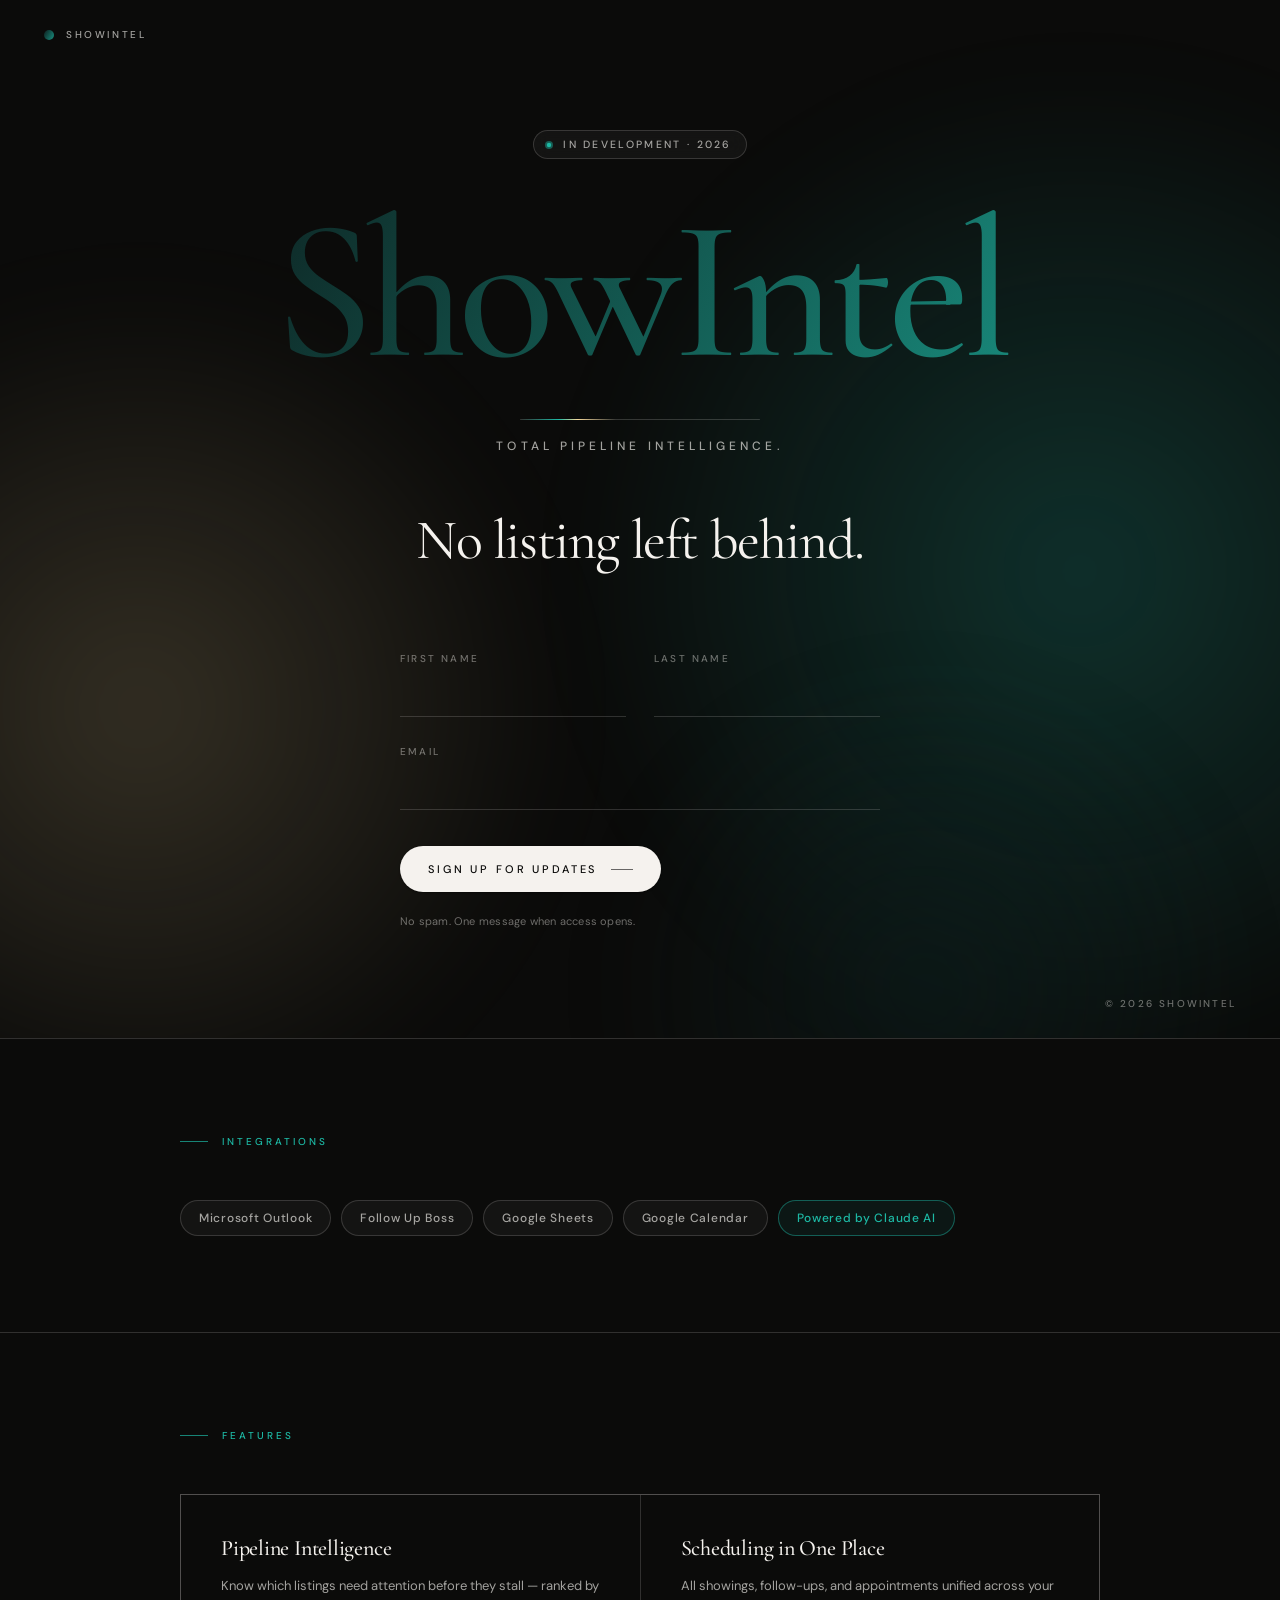
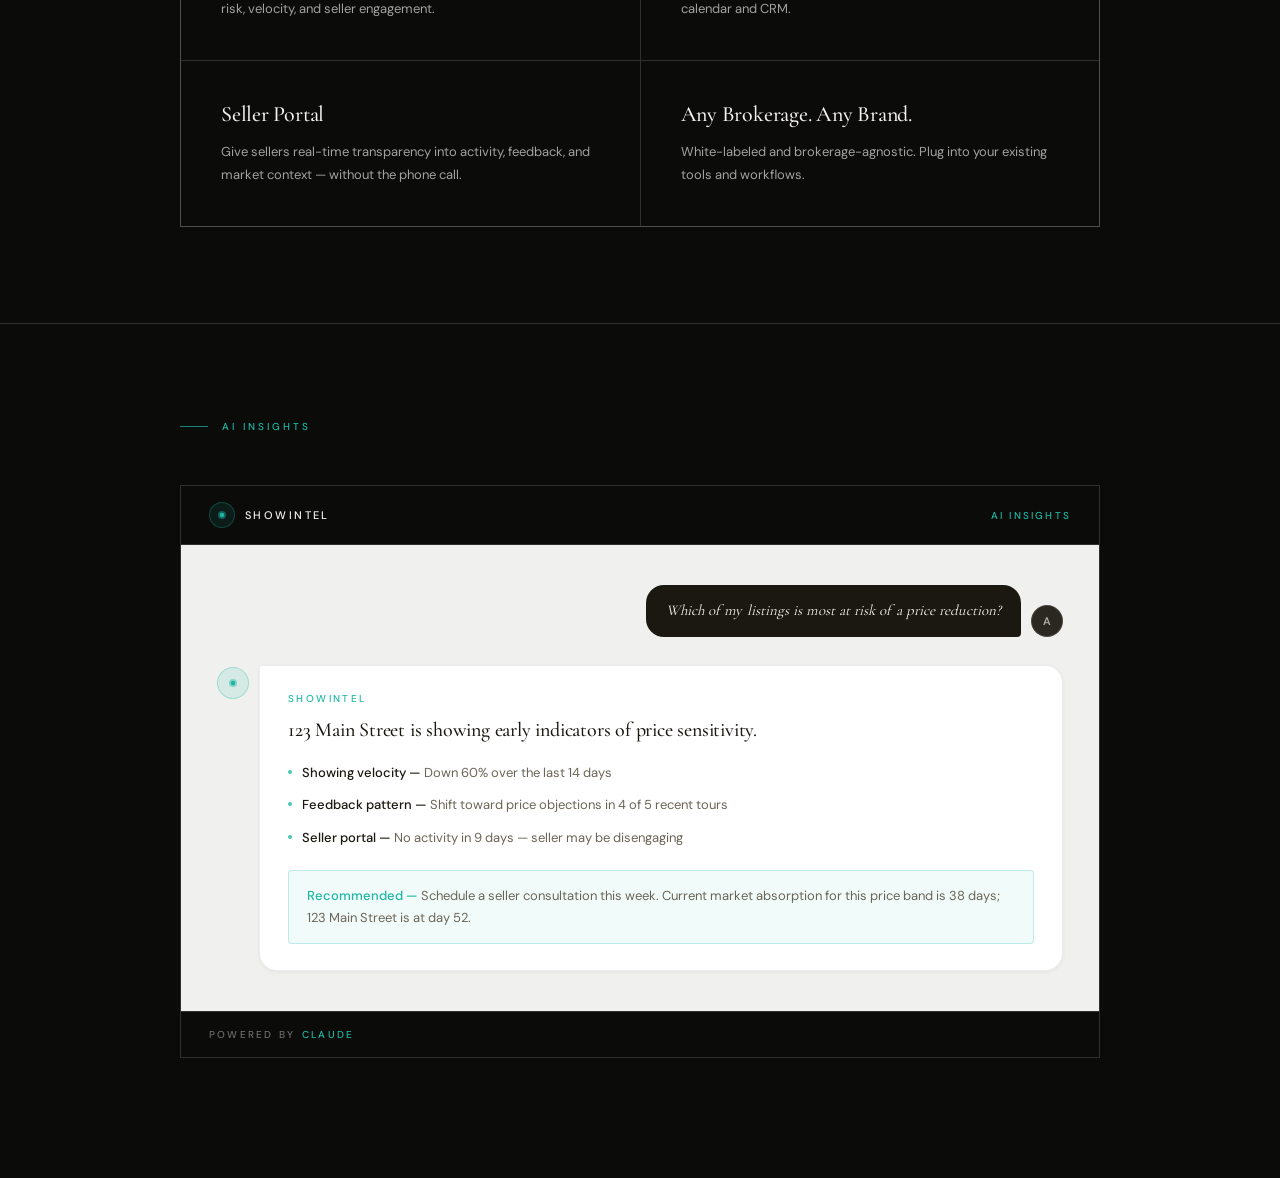
==== index.html @ 741341ca "redesign AI chat card, add scroll-reveal fadeUp to all three sections" ====
<!DOCTYPE html>
<html>
<head>
  <meta charset="utf-8">
  <title>ShowIntel — By invitation</title>
  <style>
    * { margin: 0; padding: 0; box-sizing: border-box; }
    body { background: #0B0B0A; display: flex; align-items: center; justify-content: center; min-height: 100vh; font-family: -apple-system, BlinkMacSystemFont, sans-serif; }
    #__bundler_loading { position: fixed; bottom: 20px; right: 20px; font: 13px/1.4 -apple-system, BlinkMacSystemFont, sans-serif; color: #666; background: #fff; padding: 8px 14px; border-radius: 8px; box-shadow: 0 1px 4px rgba(0,0,0,0.12); z-index: 10000; }
    #__bundler_thumbnail { position: fixed; inset: 0; width: 100%; height: 100%; display: flex; align-items: center; justify-content: center; background: #0B0B0A; z-index: 9999; }
    #__bundler_thumbnail svg { width: 100%; height: 100%; object-fit: contain; }
    #__bundler_placeholder { color: #999; font-size: 14px; }
  </style>
  <noscript>
    <style>#__bundler_loading { display: none; }</style>
    <div style="position:fixed;bottom:12px;left:12px;font:13px/1.4 -apple-system,BlinkMacSystemFont,sans-serif;color:#999;background:rgba(255,255,255,0.9);padding:6px 12px;border-radius:6px;box-shadow:0 1px 4px rgba(0,0,0,0.08);z-index:10000;">
      This page requires JavaScript to display.
    </div>
  </noscript>
</head>
<body>
  <div id="__bundler_thumbnail">
  <svg viewBox="0 0 1200 800" xmlns="http://www.w3.org/2000/svg">
    <defs>
      <linearGradient id="g" x1="0" y1="0" x2="1" y2="0.6">
        <stop offset="0%" stop-color="#0D1F1E"></stop>
        <stop offset="45%" stop-color="#1DB8A4"></stop>
        <stop offset="100%" stop-color="#F4D89C"></stop>
      </linearGradient>
    </defs>
    <rect width="1200" height="800" fill="#0B0B0A"></rect>
    <text x="600" y="420" text-anchor="middle" font-family="Georgia, serif" font-style="italic" font-size="180" font-weight="500" fill="url(#g)" letter-spacing="-6">ShowIntel</text>
    <rect x="540" y="490" width="120" height="2" fill="#1DB8A4" opacity="0.6"></rect>
  </svg>
</div>
  <div id="__bundler_loading">Unpacking...</div>

  <script>
    
document.addEventListener('DOMContentLoaded', async function() {
  const loading = document.getElementById('__bundler_loading');
  function setStatus(msg) { if (loading) loading.textContent = msg; }

  // Error sink persists across replaceWith since it's on window, not the DOM.
  window.addEventListener('error', function(e) {
    var p = document.body || document.documentElement;
    var d = document.getElementById('__bundler_err') || p.appendChild(document.createElement('div'));
    d.id = '__bundler_err';
    d.style.cssText = 'position:fixed;bottom:12px;left:12px;right:12px;font:12px/1.4 ui-monospace,monospace;background:#2a1215;color:#ff8a80;padding:10px 14px;border-radius:8px;border:1px solid #5c2b2e;z-index:99999;white-space:pre-wrap;max-height:40vh;overflow:auto';
    d.textContent = (d.textContent ? d.textContent + String.fromCharCode(10) : '') +
      '[bundle] ' + (e.message || e.type) +
      (e.filename ? ' (' + e.filename.slice(0, 60) + ':' + e.lineno + ')' : '');
  }, true);

  try {
    const manifestEl = document.querySelector('script[type="__bundler/manifest"]');
    const templateEl = document.querySelector('script[type="__bundler/template"]');
    if (!manifestEl || !templateEl) {
      setStatus('Error: missing bundle data');
      console.error('[bundler] Missing script tags — manifestEl:', !!manifestEl, 'templateEl:', !!templateEl);
      return;
    }

    const manifest = JSON.parse(manifestEl.textContent);
    let template = JSON.parse(templateEl.textContent);

    const uuids = Object.keys(manifest);
    setStatus('Unpacking ' + uuids.length + ' assets...');

    const blobUrls = {};
    await Promise.all(uuids.map(async (uuid) => {
      const entry = manifest[uuid];
      try {
        const binaryStr = atob(entry.data);
        const bytes = new Uint8Array(binaryStr.length);
        for (let i = 0; i < binaryStr.length; i++) bytes[i] = binaryStr.charCodeAt(i);

        let finalBytes = bytes;
        if (entry.compressed) {
          if (typeof DecompressionStream !== 'undefined') {
            const ds = new DecompressionStream('gzip');
            const writer = ds.writable.getWriter();
            const reader = ds.readable.getReader();
            writer.write(bytes);
            writer.close();
            const chunks = [];
            let totalLen = 0;
            while (true) {
              const { done, value } = await reader.read();
              if (done) break;
              chunks.push(value);
              totalLen += value.length;
            }
            finalBytes = new Uint8Array(totalLen);
            let offset = 0;
            for (const chunk of chunks) { finalBytes.set(chunk, offset); offset += chunk.length; }
          } else {
            console.warn('DecompressionStream not available, asset ' + uuid + ' may not render');
          }
        }

        blobUrls[uuid] = URL.createObjectURL(new Blob([finalBytes], { type: entry.mime }));
      } catch (err) {
        console.error('Failed to decode asset ' + uuid + ':', err);
        blobUrls[uuid] = URL.createObjectURL(new Blob([], { type: entry.mime }));
      }
    }));

    const extResEl = document.querySelector('script[type="__bundler/ext_resources"]');
    const extResources = extResEl ? JSON.parse(extResEl.textContent) : [];
    const resourceMap = {};
    for (const entry of extResources) {
      if (blobUrls[entry.uuid]) resourceMap[entry.id] = blobUrls[entry.uuid];
    }

    setStatus('Rendering...');
    for (const uuid of uuids) template = template.split(uuid).join(blobUrls[uuid]);

    // Strip integrity + crossorigin — blob URLs from a file:// document inherit
    // a null origin, so crossorigin forces a CORS fetch that SRI then rejects.
    // The manifest bytes are ours; SRI protects against CDN compromise, not this.
    template = template.replace(/\s+integrity="[^"]*"/gi, '').replace(/\s+crossorigin="[^"]*"/gi, '');

    const resourceScript = '<script>window.__resources = ' +
      JSON.stringify(resourceMap).split('</' + 'script>').join('<\\/' + 'script>') +
      ';</' + 'script>';
    // Inject after <head> so the DOCTYPE stays first; prepending the script
    // would push the parser into quirks mode. DOMParser always emits a <head>
    // (synthesizing one if the source HTML omitted it) but may carry
    // attributes through, so match the full opening tag. slice() rather than
    // replace() keeps us clear of $-pattern substitution in resourceScript.
    const headOpen = template.match(/<head[^>]*>/i);
    if (headOpen) {
      const i = headOpen.index + headOpen[0].length;
      template = template.slice(0, i) + resourceScript + template.slice(i);
    }

    // Parse the template and swap the root element. Scripts inserted via
    // DOMParser/replaceWith are inert per spec — re-create each with
    // createElement so they execute, awaiting onload for src scripts to
    // preserve ordering (React before ReactDOM before Babel before text/babel).
    const doc = new DOMParser().parseFromString(template, 'text/html');
    document.documentElement.replaceWith(doc.documentElement);
    const dead = Array.from(document.scripts);
    for (const old of dead) {
      const s = document.createElement('script');
      for (const a of old.attributes) s.setAttribute(a.name, a.value);
      s.textContent = old.textContent;
      // text/babel scripts with a src: fetch and inline. transformScriptTags
      // does XHR against the src, but blob:null/ from a file:// origin is
      // silently dropped. Inlining makes it a plain inline babel script,
      // which transformScriptTags handles unconditionally.
      if ((s.type === 'text/babel' || s.type === 'text/jsx') && s.src) {
        const r = await fetch(s.src);
        s.textContent = await r.text();
        s.removeAttribute('src');
      }
      const p = s.src ? new Promise(function(r) { s.onload = s.onerror = r; }) : null;
      old.replaceWith(s);
      if (p) await p;
    }
    // Babel standalone auto-transforms type=text/babel on DOMContentLoaded,
    // which fired before we swapped the document. Trigger manually if present.
    if (window.Babel && typeof window.Babel.transformScriptTags === 'function') {
      window.Babel.transformScriptTags();
    }
  } catch (err) {
    setStatus('Error unpacking: ' + err.message);
    console.error('Bundle unpack error:', err);
  }
});

  </script>

  <script type="__bundler/manifest">
{"ad5fa574-dabf-4bd4-a553-65d9f538c55e":{"mime":"text/javascript","compressed":true,"data":"H4sIAAAAAAAACuy9eXvbRpYv/L8/RcW3Y5I2BcXO9CxSKxlFlrs18XYlOZm+bl+pSBRJRCDARoGS2Ym/+33OUisKlOw4PT3vO36e7ohAodZTp06d5Xd2Hz68Jx6Kfy+Lqaq0EqdKTlt40sAfWa6uVVmvlqpqs5/[base64]/gLfR5VlQqH4hvTV1D/n4k9lydVIyqNL3ASulFJpe5+JZ/DN8OuIrBO6+HUBv3WxwI/uOXX4RW5cwW4wIZLqI4ED9/GI32730YwoSMhTcBtpM/i8FaK6Hbppi2g/1794S4lg1RwQ+q0VD6QAwe/2v2dfaY3u/[base64]/er0/PB5/2cwx7KMv3p2evjH7c3NGjlPtXd2fnpydH7x4tXT4/6PaSkvlnWuOv09ffXs5Pnx6ZYeNzUsVpP48oeTp7d8eQ0rGn959Orl+fF/bhnstK5a9b4z1mevTn88PH16cXr8bMtE1c2NbPKLRs06c/Xm7DWwii0TtdYrYDK9Xz4/OdvSb/P5RVnoTu9fHL941f/pUi3r+Ivnh//nz/1flPJvm/iLV8+enR2dHh+/7P+sns30tFGqct++OPzzd8cXJ+fHp4fnr04vzv784rtXz93HRasa2daNKf7s8M1/JkoP/v3fTckBFLWcZa7aE37xrBou5Wai8PekVMRlhShmInyBfLFal8jPDJsNCnzh8WJTjRCNatdNhV/u46MP9/A/0G/3fVs34qBn2A8ehA29TRZ7B/0Ky6Wm5d3+PTu+ziiwFwH774wjKBwMKBooPt2Fc1uIh+J7pVZatI2cXtHZp8R03TSqgkNRr2Q7Xagmw7K7Pnc/okJPbRk4L7A5rhoq//eialVTydI+gJGJn6mGermqK1W1H/jtLv6XW9/D/kJ39+/a3wl0ZKDhdJgV83UjkaT0eroQUotFfSPKupoLWYn1Kpetogr1ol6XuaD9mItZ3cASFK2olMrhEOof/HfQ4BG2ZkffNrLSBbQcjSD++HDa/u+1Wiv7ZTDwMU3lrnjDJ1KjVk2dr6dKTNRCXhd1A8O/xDGr/A0OSF+CUFOquZxuQNJQGVGUxo4W1fw5vtoTM1lqRU3kRX4GNaxLRW+pKi7zUfNf31SGVKjsefwSRDb8wiy9uFnUZgXqm0rIauNeQlnZCtnwSnFV5UZMFBz4IAW0zXraqrx/jV5hu78pbdomn6rJes7tPmvkEtf2g+GF/PHx+7aRZ62cXpkiZmNaLqhVXGqo4U+z583O760RSxsewDuePkr3M+u2KA5cf8LWXft36wH1ASYL6BlLiWK5IpmI9mhRAW9WuZhsAopqFIj1QFT3tvV+rsxqU+1mSm/5Bgsf5rmq8vUyGK8bKiyc5koHAxzBYZ4DD1EwZtHWKzHDMd8s4FIBL2hkQOtEp9eyLGBP5fe4UmDx6ZkbeXNLzT466JlkO7nQp6cKdn2rSGZWbkLNDO7olZoWs2IaTf29e95A4ZU4uOMs7/ujgS+TfYcXwxGcgIOBI4fw5PKp1R1Qu2Lnc/4zG1VVcAKfTeuVOnx9AqsOfA4X9vj9SjUFTk0pjhoF83l8DUv5J1nlpRKHr0+yoJojOV0ovh7YqoIS5/Y4OG/kFKjBb/FlLa4q4HuT9VyPxWRtTp2VamZ1s5QVXEGVbotqHg6AePWfCqDecBD4Wot1pVv460Je10UOd+dnsizhFiRmSrbrBi/Az4qJami2dbuezTJxUrVAMnjmUFNED2JaN0os1XKiGryaLeG3krooNyIHYhGazhHoK9ZYaL1WGpp5evyDmKyLMtdZOAykstTMnOMBc7Mopgvq5FCPTAOKqVrc1M1VFnDgM7zwnTBn15bvp0WWvZ7n48433km/1/ei+xWePXvdR/bk8DoX9TzrPVDSL/ZvqakrdKQe+7tvshFTWZpruNKw+O2izjW8keI7OVGlWJXreVFl+AV9dlKJ16evnoohyFGVWMnplZwrLW6KdlGvWyGnU6WxUiIrcwrrEV/x24XawJkvSjVrQXCzD4pKt0rmuOKWV9/IphriXmnj49GxIxDqhkAkFyVuF9nM17BndVaqat4uxvAEqAXUD4dNIzdDLPmNeCy+pY92xGOxJ74ajcXFldqIA/F4n/76A76nH48e+UxQYK1vsdSOePzObxifvtu3ZS1PFGLVFFX7o2yqopoPBzC+wVjQCKmfo+hcvUf/s1OimqZuPm5Ontx9Up54s/IkmpYnbl6e8MQ84Z+9U/MkPTdP7jI5ONK7zI4/PUEVJSgoowqMrMiaqelCVnNUMIEyqqznxXQsNvVaLFGHeSOrFsgZVFHmO7pfoIBal+rHol3gkflUXWc3NzfZTxro+kaVZRYszlZB8iO4xL5XnxFe7igGDUfBuU5f4/15MAqJZylbOOAHX+qBWymmGPgPaGamsh2+xTrejQJ5RemyqNqdvNBwCuxU6j2o1ypFauMdwxR2tZypHVBJVfOdaa2aaSyyQEswv8+oQ9z0Uq48bWXRqqXfeRY7zrBaems7N8LT50g2arYu98TpS+/WkSu4IWpRV0QKq0bNivemN2FPsnWlF8WsHQ6Y0vbEQDzieaNGflTI/CropCyh/roatAL1qatGyRx5aCZXq3IzYg013n2mEsoULTcMvLpR8kqLk+N/2xOLtl3pvd3dedEu1pNsWi93Z6xi38XZ3aVzeffx1//8+CtXx12XpKp36CYK/d4p6/mchRP494wnHfR5bQ0XKup/BkfJkPfDW9x078Zmf4yjuRtFNxdY57zIYSLPWtkquqE+q5s31bJeV63K7XWNL1zxAfGyrlfD1XpSFtMTkIuqqRrj6aaal57U7e/DC3u7RAVQ+HHmvfQ3m726vqQ9G1Ty4IEY+g8y0K+UcoNlf/klKJxV2C0Qm+mcLqV2+wyauiGy+h7PorDdR+J+dl888gYY7Ok7TuVb18K77u7pyPJ06Nw/[base64]/QSfwVBz+hLAuEZdgn1JFRMeUqTo4WaXmlxs1AtqPzqBtcSuSEOUxetr90ptF1jq2VZyUYujZoF5vhDtLlQbVSYHzfKnrBwEXL1MBf/eVLXpZLVB3HerBUQOLc4ptuEqKGnN4VWXheausXrsX0yK5wiaJeVZi+onj1PLxB2tKOCtfc/IT6M78Vz96xupkq7lcjYosnarwp5uyiq6/pK5TDFFVB/ofmKCARoqpqqppVF1W5oS90olI8fPqzq9uFDoEkpnr56QbpISQyZPzU1/BnkF7mxc4s7FtcRGwbxBpql+nW9BLpXK7C4gSKhZdWf7Y9Z8YHmfbGQmgQnUOqsW3GpUdCADXgjiQPgHsnjjuGc3BRliWVoNsQlTZLdFESll5ZFYHkqa+q5tH36sShL/gCty+7N04IVp5dxLz6WSmmaaCUbRdfTDsl/awjpA44d7+JHOAlCzlrVhBuHiKS7cb4lceiDx2MEnBZWGytLuII7qmUWRd03OoykCpQoX1XIIpBcrTK4ZwuM7UhS56noP3wHM1f9YNS7Z07VqpS4a8rSDBAJLBOH5Y3caBSXkG7rxicyUFCskRKpuE/3vE4taHjCs0FqUSzhu0mpuoSpGkWnl5ivZSOrVvHCB3UgLcJGXi5VDg4M5cas5VjwFUE85HswLFTYAyIEXkMcGF27cbcyn4FZqMscFIvrTj9/E9Il49kHpNBStQpnWbxU79tofv970jqTGY5qK7H7w/902m+85rYQ/5kCPxih1xOt2oj6kU3imaHeF7rV9lpwAXeUoprTChXaVGaGz5+yvR3qX6oGr7cgMbRqvgnENHktixK1gG2NR4CpjwWjAlQ7qKUryPC2BprOxPmrp6/2QKNaayWCLoHYZS865hLzUOTrhiheYYf+vmS9kk1byNKjan7Cp1lbw47GfuUkCf5dqP7lb0DqZ8wit5G5Px2fTuWGGQ/8+5w1mLF0fiBe4Rpk9Nu+VstVu6FX7k5HbfIHs0apv6mhV3C0H4vE36GzEAryC1WuQHMNwjDMG04+kT1S5cy/qfjisZ0mK30MgfY1Xl/B9WTMC9mYSUF+jmXg4gj/3XfP+SO8tOFfqAs4CZpH6YmIQDRqpscoBcO5wrMmRV7MZooMqzRJJfQgu+cagg/FgT+RTutQwPIWf1N8oZnJddmaUaBMhY5xSpairhQ4ZejYRGc0XZ6FzrZsKjqwVf7yS/KGYdXNdmo9vUGhQ0ustaXa1d3GH2PpwMoD9CmX+khpwJm1P5ck8LnlgNt7aHX6vkQOHW3WldCbarpo6qpe63Iz5g6yBh7aVWANW6OyaqIE+x6Itp7jdTATOKFTWZnjBS479YoUXFSbZYt0ceEZUu/VdN2aW49hd9BL00lUDEyp7Xv2zgFnce4PnFwJPSZpT7rcr21sLw0TxfcQYe45q7oA9lxRhdCX2RrNZUM4D4MZGmXipFOPVRSsV3hmWppz29tqulHBCt0JOcoIDmmwuODCapzRiXJ7nuqbNfWSNtxDe/qjTsSOHpbMGyCSVKOmqrhWr5E9wVafqFndBL4w0TVrjLcmJEH0zgx6DK8MS7O3NtDtTJQhH+BY7FUJnfVWKzyGf3GH523nce0NsuWNxP+Ml0x1l1Pc+Bm40/wjznJt6NI/x31dQqxpgAMlzesslftOCOlT2HeDYzexYLa+SPsdd8sEjsTRa/SfcGd8u2jqG1z8Y9Ty2aN9mGXZaE+08ooUG3wW1TOenGvZFGSObmujfwJlFGnYnIoWBUhiatvryZww0TlvskjCYbflPmEmkk/Co+Uz6Wo+WVPD3fh8Wppfr6PxtYy/Uj/zSdqZhx+5PZncWDMJJ8WdNmjPDvXUFcEmjbdliiA9TQrTpEeFHT1ISIhP1apRoPfOQcTX5mCAv62zOt4AQdeOkm4xNQ4b8EsRk9dFNeWpB1ESqZjc2eFWx00ArSxB1hw0Cld3XrNf/bK+preivoYwC2LlVB/4GTaVmFhRG3xIWAV/o5yKfa7aFkM0YBtI2OjoZjnQLAI5Jz4n6qPlx84ADvrAciVPQ/t2YH8Mxp4JYCmvlNBweMPmATUxnMogME6bAuUSjUTHF1TRqL+ulUZpl40AAZmSch7qWjUoCoE/DASNlGB+ywbvxlYf7OsT3oYX/jHYdCjigs5rDGYBBgmWPyvv0BjEUCtFfbmzYe/rJ1//8ygbvCNGuX/Pm0pYC0NSRV2xbTKgaBIzyXRRVLPaHQN88aJaXrNhZJjYLWPhV+JMR3PV7iW97MxFcjj4UuOZAtvWLTw6kpSyqMR/yGt5hmsXEnkmvtQD6u/br97xH4/fOWuLcFp6G3bjOxjwf0f7waRZH4lZhXfxoorI0Q0BLWvBu2wh9aubyk4U1THyR923IFx2HLX2lh6/u9XFwa7J0/VyuYGJDq9Z+NitlzhI8byADx3V1bWqClVNA+9dEKLM/VEvZFnWN0L9dS3Lot2IKRiLcA710Ru7ub1uvl436r//[base64]//[base64]/WzzD9oUdSUZZH7Mx2DvSRXom22XiiAjg/0LDMp/yVk2K6XgjQ+Slo6cRQJTzgnDNJvyjR267zkjyZ4U2U3MbXK4HKx8lGzGqQBwoKuXJbAi+x6BQ4xqIDuM3KdqBNfQu5WqkK5HqoVq/BxUflvl6g4RhhWlrnTDyUoBAG4WAsrtTGBlHBFVu2bVNM1qAEODo7s449Y08kGAvVTrMRcjK8YFOtbVPgRcvUho6IYLtCt0/zPe18n6OOw3HfoCYV2EHGNZkKgc8taw0+9ssl71DtaUhJt4fMz1UHeoRLovhLa/ayc+gzY5423q2X8Xa9zMR34Jhdbcz8YssgLUlTHXGmV7NLNLO7jfa6KZZ4NLy7NPpp/[base64]/iyQ43QS9wBoJWjLhRMukU1H7NcD6OYwCqTHxierXM0caJTp6lVfIc9jqnXbYYx1NQoo1ubKFABURV4JF+Ket2u1q2pzxh2b8jTDY+EIRHk2B1Fr+HQfooqP9rTbPwgnYmzX/E64H5ZGE0a1gk9hNJ7yEmEbBvDPopqtW55YojXQBOWG1a8l6VWemx843BAPBLaEW4InmGAwC/cJp4q3daNHxJ5g5MFn7nJNAwzXslf5WXtnROOp+3HsQZIC9+rzbYjwr8i9519/ulErqSDc9omZLyBGIqCFLIVnAh107IQIr7UGepHSDVJy7Jc6xZNH7i78sQWMv9Zmw0E8wqum5F45KsQzLHZexQTfYJIOmxrNDmzzVzTlmqbeg1q7EVdtxTBukQ70OiWQ3iu2h8bWGRUqQzrdauac7xnFVVl/rzBEoF5njynnZfxgbCf+t7HXuS597Tj3hh84d13UEHCXeVmbLdiJ2f3wspgLH0Z6cWviAIPxLf+2MC9eQgOw0HJR+L+6L7Y8wvuG9kNQpZBUgPbHcn8RP+NghAFwKvYhdhG3033WVMvKTYuXocj0i/gOuCtNrx0tYkxD/ibge3Ry7pV5qCE3Wj6YcKlDDOcq0o1yLMh1oA0r3BM9XZ3OPKipDo9j76AZQjGYGxK4iC2AO3uij/hkVLX7VigqqUCrWXdiJ9gqxUVBrnS8EOq6eAr+OyArwP4GWCu4IWgWkOQ4SDBEk7JeJkTH1DvV+SSwOdmsWWYI/YON07ScPSXG+dMzmcn48vMOJQXFarW5uT2Z2yB40nbis+QoozW3widiUo2QEwsXX3wtb4pUPD3F1jgqZQCktmLmdzgmUGRsQzQ+9aDrul++Zpwa5Lf+RAyiS8Nfkzq2xi+pvv5GWLXvADommQFPqZL4msD6LL1W4vq0l/Bc0B04Uq2LWUHkcRfsux3v6MP/G3gdcgHxnFdMWEoRhvqqCLoasTHjNsBbJDsqK40iNID7+ALV9BB+cQNGxSfO7dsPsgugj68NmhA6T7E4D57yXb8E5OUkjiv5LE0FoNnhP5zSuA/qXYsDE88TjxF+ahL7WsPfoD+wfq7j77o8Neg77agP38f7vVMZh9Tz2jjw/nzAgCD0kO0uEH+EMNewYABQChQzEary8svN2Utc3EQls8u+EX3C3BF6xaHp8H0xcqQu80CVDPkpkejsHGrF3kfL0Li4HJrkFyPW7S2M1mWIBSu54vUMZJC52HVmWc9co6SziYdlnBQJMdnx6c/HD+Frfr6zCq3r9RmDzU+Y2525v+8uAAkuOgJQuDRM2OYxpBSgJKQJTT8vdqwyepsgXc5792pmoXvOOLpcFKvWX4+VTPteXamC1jHv1AmXkj9A8gcoNYnxJ/UfSOcIxuGCOH64Ic9GwQ3Dxgd26ntfM9V69XwVJHpuG6iaqCcR7PQNtf04AHXaVwaeVZCwksp7zzDZIJiqH2wSCFDCcya6an6Xm0+daqu1OZzTBVW8182VXCJvGWq6MX3agOj4Nb/iF0y9snEDcnEYyLhHhqHTgrNTJm7fw7G/kX/fgrH3V/ON5WZfywyf6n3xOWV2lxaj37UWWTivNmwdwdDMhg/nUZpMOeiuFxU4tLO1iXj2dCkQtwma35BN+ZVhG64cM5hFXQhh2sXe6xPF0WZO5UGxdLzhQcUWtAR1OM6ayxWRN0eGmMS3uF+0lndzHfLorra5enZwXUaDcKV6qUTnrPk8kVUGIRfpp0hmEaQzp3nA/o9JFswDiMWsmxSOoZr/BFSFHqqZr+eQk/V7KMpNOLqvRQalbuNQhs1+x8K/UgKPVWzT6dQOLRupdBTNfsECoV6Tmb2AD+SVVW336nDdVujGwmo7racQ3xP8o43/+ILZ0QHUCczjrwPHpjvSKDZWpp87V+CHgNOheDD+KiLI/t7hc7+1tgHItxZaZHnbdDcu3CT8bZx4vj9L/V9vPPJomLatiYtfMm6jzPSm5JHjvODsQ7sjQI/v5y8UtnpfSl/[base64]/VWbdgRGQy7h/op5cGDWGmBWqzIWcA5G220CSsVlXeTFDz2ZgznOCh6CRMuxayjf44Qe8oHYeIu/rPL1Sm/[base64]/L07riRQTeO3pVgk0QrQFX8dQ3srMgBQWi2IZ4pO/uDKzLbcC+BWT52jX3HRnU/vBdpaqJwrWsSkFRQN9S8h/9vakJdw5UTb1HZ0DhhAke+xzFErvVTNa2bPLKJNkqvAO4dDNkzw/xtUJzyuAAoLWqC3LP7s+O/x+4WjMkJizUryc/JAT1hpGBxrXDjrCiEgS2ixhVRvSeCEODGT2GkcOi4LYi7j2JUcUA3i9r6LWbR6nJ8F+/C3Pil/ajk1Qu5EjXFMxsUPOM/hie1q4l8RyDEEEzcXuIFoarroqkrwnbjD8y8XVC/UcXCxn90mmcvhmoe0LhmZzryCSVcSnDphChv8qeFj12f2sRMV3W1o9BZA30ThsQJjavUmN0OSNp2NRXVtFznCiIQm40/ImgUQhdb9tsfMR8k3EzCZoVjyatqXtVwFBZtZs7stKgcztEYLwoE5DrwvdpDydiDVsZ5tiPtvLppitZJ0+45Xkcc/rJwsGR4vgCTZbYI5ADQmrjsbsfebVhjMUBJ9zOPJXrBg4GGwrGc39SGCDULMpSp46b2zkE+LZ1viMn8oDzaQIfzJEly5KJqyNZ/o8QC3DALPmB5QMTo7zxnOPd/n1nDpty8+SheQRS8f0GIwuOZhums2d9eKm3nZB0al+mGKDFSLskRWNQTSM3hyB6u8+JaVc5K/DBwD/bF8LyeanqwI1dFtmiX5f8iKvHOniicIBCM+Ag2mke80jeq8o9bmBM0s9DZo1UDtx/0ccWthd7wU4vbbD5xCml6RnCgzlrAvuWdZ7h7Ow9pJweI1QgPTajynVBMVtTGmu/QuXMmDryriXczieNt7npLT91REh3y9Mt+h/xWe/yFnII2aMv+SXOMfkiuaAeDjmc41AAc+Apf8S1litgLC5ma7Gq4t/zktkqwGBPSkv3FPRkKyInEVfREgu1BpEQCgRkAxhsZsgRuGGpJxB009ebrEag+vghtQXFEki0bKhiwZ2/Ny3d2Otyj3jsrgmfyVjNizZLc/8B9FwIBOfbdRJUDPgzeFkCCn6kGoPXqyjnbAteo1A34apRlTeFg/tQZaHhU0nDLzxG/NgFpK3bEE3+TReUPDsRjNxXYSmbKwCzwn+xmIRTAyyXq+cavxfYLgzFMyEf0iWPtNuKsEAfiq31RiD9Ew9oXRYil62p/W4Q4uoV4JByOrt0mITH1HiTxIeHa2cYP0rNG8S2ORk6Vrstrhz1CN/PQV8JEr2dc6LV/XbIBjfaNNcV7z/Z7N1a6Tmq8Q//+5r9tq/gV32HDdF2igNX98gtw8VgHGXry9bseiW9vdzYavKkwVH0g9tiYH0wBMOJgoB9nF0vycKg3GpX4SGvG3ax9vuBxy028V1trbuddh9eyrtRhlTNkGBx5dZkfG/mwUjffu7mDVavUjdMQBF1z32XUS/p4LLwX2Gfv9wX1P3hitAreM9YweI98AdC4HNiedYCTjkrk1VtFOg514l/SaJ4BbgEOP4BR+RQhD1reIuPBazOBVirvk/KA5KxSxcsS5T9L7OwY7+I+K978tgn5AlQJht9ap2MZ6mIJBQHU3GA7Ujmi3ZoeIFZvGD7YEU1fNcUcIAv43IPTclqvipRcylGZP38Yi0jyv7uMS7KW+dzKWU6sVY42KaULiFmEh831I9wAwROZtD/2ZeZaYnlN+bRNNZLUlajTXwOMaajYk5PAXVrZzBWjVNngFaccNEIHOK7ynGqvqXoiJ+QUSu4IrDekVEte0ADc1022o64kr8KNSUuI02A0oHZQY+g/GCRhYiEA5Fo1Deb0cPXWnMBIBXv781wVYKpBIQpKL9DZl+yPPHMK6JVsPP1a6nZh3piO9vLUjiDyj3B36BXZeS0UwWuYlzpAn0/KGh7TyYwc4//ukWdELM30ftOZx3+Ma4OjxT7ZiVOWukF+0S9ZiX4x0S/08QKYldx/vqWi/kuP7wn4Pxeg/34XoNvvKP3ypAoktjtZeDrS1Q+qKWZkWrFQBs6yGRg2P0p2KjRqqH3pyeElGXMmaxxuAVG/pGKXvf3yUJRCCa0gfm6FXIpl70bJgAGS4RciyDJ+bLyk3SPrE4+fdA1Zgf/s2fHrQ8yvCcw/Gxjn1bM33wVv9gaBMvNYT+WKJF8IJcLDQ9cM7gUeBCYEBy1tOP8FYUfdS9iQ0bjMoonCmi1KnJl5UxDNalQEPkrBpdBr/26GRkN8eqrm6r04ELtvD/be7c73o9fN87q+Wq88y+LgYLAnBgdfDYzWebCHD54MaAfENeR06ooD7B2bqoZe42MfQwh8qzshKkFX3mIZ3psfwovJ4HdwWAftdvYQAQyfg42HskQaFBBy3kIDNTqeSM7dALwXcr2Ihbx2xmln/Wc/iDgzgu/K8ULiwRykeYO4ZA5XABnmOFyNv+w+gsXoruKb8LMhxT6Em0S9b+1E9zczFoPfPdgddLnMHzF4DP1DkIpbBlgGcGcyGqNm0l5F2AFOAgZVj1eFKXpo/6KwWrTOsAcSIEqjL48jY1sFmds/gGCt3osT/H+DNk2oI7PgcwukwCPv2TzekvkBb8yCYHrtVQxb9rALntaEmwd8BeVLmCOKRy44/YQD3ZuURZWXm8CfQlWAL+YOazL+EsL1pKynV2JVY5IfMFGRT9XxGWG5BdouSB3v3Up9fmie+wzRu551JX/KZVgW06I19B1m7UwL0l6do86ZGezhIUrT3fIo/gDgjGkavV6aJQp/nNuT1p49LbVq7wVnLb61CB7Dr/854V+4lKuTqq1DOWJMe31s2MZrTM40xqvuWf1MNl0ITQ9RxPgcWgEn1ETiilhBdWC0afScz85BMP+HLl+BnAB6Hoh4KwhGpvhFjUtmrlWeKJJMR03QiUcG59CyoI4gZ7Uc3jUw/tZLIRMKwumIQQ4XMv6Xe9FjDtb0w4e2tEj/MF1VHI9kKN6vyfTIDC8ZFCfCiCZfINjrK5SMX7xj7+2W6ESDhp+GIvAFnUuxEG3SjUOk2pEpwRUM6ZuRwTJDsEQUGRGBBt6NGbcaLwlwnEmGVUT4AgqGJodOPgsdhRpXFawVzeq6RaUKUS2tq/A2hZgD2sOef//FVxTnYPcZbQpQQjs561HEji+481+NxJ77Mswoy6hW3tR04k94qx+5XgwGkSLb9rDDJOFft4L06WxqwejE3UFSzRBwJa/XMWMyjY3FYODLTNNkkMvUa8tLoWdvXj7lJIZIMxkI5H0TGof9saPUZTG7JLxYPIPIWYcwWTR6/XLQG5ybBoJdzlRclYGVEMdnzwFfu1mDr4+u0WcI9KbW/5dj6ICGwensJour8qCY4C9wDaobzukFEsyVZkdJikMWea00nMYo90nvQHRT5M0JnqiQqu0L3rGYmc2+gTM4Kj2KmVHvARt/eKfoQhFzh64BIqA2A3gwqRmHnF8TrBHAxV+pjeZtvmFfmzGF8UtfuUKa02vVaHVYllapYVBn8xrv6gZbCLGEqUh3g9FhLB6J4WdfwF+3dOLbO3bIKgGNm7JG8YY1PJLZZTh7vxp+xZ/DmCWhBNYZDrInsYfZOh9Z9pzWiyJbylZrvQh4Qp/k97gjlWD17p5YcVC359yynrSNUkeImovaHNCO4S//XJnV6yo3EqGFZKdvPQW7qZ+J6ZYjxztXxKPg1u+JTeaQsXYjt5W36aFYmZZWRHlH/NvCUxqa7iN8ZzCS+HTkw7Hwli2YyUcHCRG4V/7ltjzxN/LyCoVAHHJLCFnPKop0ObG/3UwFhzWLz/[base64]/Uwbg+G+Jb1tFTfO2C/Ax+XF8WMn4Hw2Y8IHrgeZj/VRTUENHQ8tj7AsRU2M0JUJ84Oy4GcS8V6F4LxQNTVslQkQ3uHypiUtGazcahovLVS3iM+tXiguawMw71m9zlpHhtUH3HoG8Z4zgq641+GloYgkcHHKPbxp6llKVdeNQFK2lKuTAZmuxtI4RUlqYHTTckpJ6koleSZS2ZaePjBjdhybJgjo/JTceSOYfzDh9CBdvQB7zmETChXLhCwo2A0yDWMEYP99AYV6/+MTYNxnLk7Jo9c3aCjODZZzzhqWDtUXV+hZMbl6ZPgtUvJ43mUeMqW6MJlLm2hncyJMBy4fCDevnNS0tSKR/ioR7tFn9KlMbo4otgW9wHeWxMvAaozRWB7lkVGqndqpusPRIkP0nqBW3YB1fCbbAUcyq8kWUNLRjd9nhxkMiMcNt+hnMD5K1jXHiKLg++rR4/2STcNtx7jgFVtMAQytWhVl0+RyKYIZHM9X/wX8ywIvzDsJsG3ZnVzLKcL2Ob/aHzL9azDrPjdUYJnha8SLMcUSFCEa3Ec1WNI5O6k5FWWQar0DSegsSbyUT+lkeLlQ6cTHebwrATTGaZ6N7NsQjTvSGOom6DKbCd8251cwQcN59Br1A5JzuHm/JUk2tZWQRrv85gbR4a625YjzaC92/MHhOmiMyGY2VNOiYVZ6IpGG9kMrWxpwQe1PNfOwYCUwybBm0kaC8ZQWxXFW5rKPstkQiPRZjcX+xD/nnSGhXbTJTXAz+mkVRcyUd5jay26UgJ1wIVQGuDPsU1fyTFgtgGOxPZTA5pgeDnR6AUpJCAls9dbW0zXJd55ADQe7Had4yDiNzZJcsB0/HWydcWHj38HpCOIlhtVdrBgl36JS8vAzPpRdVH1ERVDPdijDh3jlTdSEydUIp00cKSlsxdqTkfMoJwoo6O5y61i4BfLnDvK6JYQoULrH0V5MTMasrfXDxEkPXkHnAGwau4cdI3qchIkphSXU1nCWrfqiLKhfVe0+tJU5VArUAGBw0LvTWL0ZNJda/WtJ9AZ+EUzc3H0tQ/e6MU/H8IdDIJVZYMqMchYyZgdy3XZFqsSjy6zk0zuVYq8Bc+wed0Uf/Pib9G0bYsB5101xRKR1oGwgDHgU40TJRsybXvr6KqiGH72sr2pk/2AHJqAfb3HC/0So6jBNREbtVyeanwmJ4DXPrSNj/b5O4DrDz7i54en535xL4z6zDz0OkORze1CFW5JOKEmbEUF27ZVhEth46IveFA/[base64]/82MBH5CvZ+a0l53t3701MXCvKrMx5E7gO+E4KicziY6HVdN/R6EA8rDW4f+8IYKWYKb1Y2rDz4AyFRKqSjbYlJAoi/[base64]/pATx1o2/WaI63ft7co1B1SZPB9oFAfez90uAwXffOa4EgXycrvJZqJTqOPIINoOEFFdx6T/1HfuIJCMLjelm4d4JPPNsInnzTEJ3ca45N4kE9uH2Vw3v6KMXr13HmE3je94/PKwOj6mkmNzYkAn4FJpY/SO7Gq3lP4UxmW+ePvxLC85j6JYZnvb10wL57219BiJxlIp6EOKSZzi/QSRFLW6bPDnvFBfOm1cSkwE2o4PSinVLVQsxmcw7hm9//s4D21QrSnvGD3j9qoR0yK+3Zh6wzjsQdf6kF2P45X3kq4feJcbMmNfYPivxhS51aRZVlQuigvys0kvoIxs5uNS6AoQhQcmxYhntMDEVJfFNUes9FTvrEE3q79xZ6kvGJDagwCP95UAPxeyLL4mwKz8s5j46v/mtM8s06eENwwwgzKPXbPfiIVxgEHS1kSBpz6E1t5Y8HlPT0KPwLQKNmuNZpKgx5FkVFkh7dfOfuLKdEuVIUOcQdYeMjwSRAtVrB2kmPE3rfkqBfDiy2L+YJTsglVIMSdW/aBtmSBYjj4eCJsLsA93ij2Ly08TQBm0QXutw4mGqPZQLMACI/Um7ZYAoaakYltzIWkjH+uSkpgZZzSaFLqBlPSsV4Pw3MZldaVMd11w3R1qgqTEc6K95zgiStvYMXXNgmZdDfy6QaywVgkKDPxGfwx9IJbMP/oqyCuadvqG6r75RfxEcRhFvAO6yycddHQciLhgnnrGrfEny5mjZX+gBPuD76qG8/Vf7BJsZs5OSn0NpgUepQuZicFR5qYjdAx6qPGRsnjwEsddt4AYlC6+wzRNCt+fyMLQrXkG7QhWb9KUljCmkIy3paxq03Ge1b/o1sF7Fb7JaIKWH7ZmTp+5c0br2iiiJ0z072k+0XfdBkiDfmmT5Mp/slFQ0IMP+qPPWbpELj9HkTSsEKbmAcMBdP95ptKLospGDRQ8qubdjhCQyW7exkcXFaD53viS/2X6i/Vn+t1g6mUjdBR1vUVZqTaE3+pBH4MWJwQJQEsrFiS8g+goyhT93SKEVyUGUw2hikuYWVzBROvqikiAbpBDTABrngR5HGBIQ6HI3HwjRnGfRjGINv1yg1GI+g2uuEYMTbswhq1luVGTBrE6zP6a0p3XDftt4NxsGTbEIQi7PnhgHWBAyDWoJL/WbXtq3b/7pNuTJlecYM5kIwVImkiKbZ00xdif+HADtD3bLIgT2P5I5pSWHVMmnm0ghhVPi+lVWQTn9gLeapV5lLhPZQVqGtOsQp9Oqfgrz4Nsc2NZCvkPu+ZztsX0PpeLB6aJgNhmJj8qqnzNU4OZwi9QZJCJ3y+gvDNI0SM7YJOeNy6qVcwIh1dBm5TPZqZ8FWPfhvhLbGbB8C/8d3tDpkagbjl8lipm6c9uBnCv9CDRRLpjQB6Ttru9R12JOLkiEu/J5fwgu/wUIOHQUx7ORPHJD2TL8OGNq9LyOrKk7uh5vtTPnag9cZSzdk/[base64]/OhisulWtaXRAl2oV0uBkjA4MYAZZFaR+QnjV/hQ68QvvedpUM/d/[base64]/k4IfY7n5CvOtWOPmsHU64oAJboEV33ZSbj0nTf7RsJfBCRmfjx1dPn/M4Xn7JowY8357JxDdoUDdXFQL1RQticE8Woplx+se+DxKyC4QqoCMAjM8B5dyg8QPrjfAB/CszMIvv1tzzHtVTMmHS1Z1tVnWa+2RY1t7HaPY+qgHJn6eroXcgx3dglMF5e2mu089L6a0Lc3gyCUJMxPoqHOY6CTujZcGXK/nc0x0IA1eDd1Aw1oEx896zNygqSIA68E34ucsy8JD0miLryBRPQTz4Yr57pKcGsibWpNqQSNOHppU0MX0Sm4y/[base64]/iBOCpIn6K723vbRpv1/xzNZfTzZ/IRy3x7atnz86OTo+PX0bfnU3rlTp8fSLcoyM5XViUUvfY6a3NKLet2b1+evDAgfBhN6G0+Swle1q9hkWF3iagbisU+NBtK+h7YG0rF5+vUNYwJsjhyIyZcsEALpPJG8OaK2G3nodzx3pwlCbclQwQYquNeFbiTrBnJvmgV5sbBwLl6rDIToCdzc5eXMFkDb7epMsBZs/mJ8pHCVzTq6VoF4bv905/zG7MpM0VJLhfl+ok74fP7BBTOtTR+hpG+EpwETDpMyANkErddr7oY2SJCwDUuOe7tXchkxN3FhT0fDXsYOz2QM91gJMsJsZ8dyHPkv7YW6QwwRXPy575oz9BBL7+H4HwfwTCfwSBEHf2kPPO/ddIgS4LAciAcZ6CWALs5DH4vPKfHRdbSMEhB1Rcqhn6porcPo7grV15h3HdYZT+151z2rLIk4ri8BdgVSJz1J/q+oqSw2FEhouCLDAHloFbmtT5hmxbXmCqZaaUYA6tC+RlARSOnBWDwLiOWQ3JBSlVqtR1pff+UmGhx5kA7ygSFxGAZ1lohO6EwgAOhLujnvGt2+Crm6gEMdQclWBDO0Zc9RO/6okiVDjj3nG6LhVWi5PAX3zd7UwArTytVxvXFQMxiB4nqxXX0RfShnlfC1qEHViEHcR9RMt6sTIeVBDGgbk8J+s5jtVmqwX0+FItu+ACaNbyslZj7AYeD5yMGgkAkS/xN8A/r1tcYFaSrBboQfijRZn0nMsBMAslEjLIAe+BbNtUp+OJ4JGuqekF4GlKI4EgVKGuMTpOM5ilV75EFVII0ejoeT9OjrHWNjArClntbKPEjktkasQwLpmDghOXGhkfsE/Odw3Lw4vGsT2Zt/OOrEcZu+/1CkzkKSJLE29wIOJvvTjZXOVrgLgE9XowxaWaF22xpChVfK7Bo8iBamHuyFxUNe5Zl9VurW1Cy6JyWFNgbfY4KKnjbCc9/7sD2990qmhZliyGRsuTOcfK2GYxxsOTRgeDGAduryyb3ZowOnZ7xU2VIpOU16uncfbH7VzpP33czl2/B6vn13V8i9DtdkGWqC61pc7Ar2nIBm788XG7qrfxRMWp9k9Vvp6qZtjQfyE0Hr84bOb092fqzu3tpHs3M0MIAhV+dWeialNtH6OwMyRT2xicOPRnaj5Vc6oHJ5UGM35d/XZd2dpEqk/P5aZet79dh/rrTx5IBk3VQDh91r701Z7qyQuQvn+D+ejWm6SU5QqvINfqT7LKSzXEtAW/Bb3c3lCqf6j9w6025GA6ysLdquZZFSsg7t7Fnk5ub813ZAp76VR4/TeEj5suv8b0vFBSEK+zn6nlVM1Jysk/11ihpuQJt6mmx5xR+wx8vYZ6PdHTppioMWgoziq50ou6pR8YL2wefa6j8Ff0wKHv7Io/IcoEqguwdkRWrkuVlfXc8wUs6/kcJJN8jdFHIO3v8M0Zsi1SXYj9vyko7XpkMDUXO5uznHJA44D8vCJUUyn/VpQbVljeoBA7hfxGxie+rOduPcAGb9OCCSXnELKb3TP+eXSXlHBp4Hc8UvIjbhc1ovHweoDKKX+qVpiNxkZdAIDw83ru/zypZrX/G8Jk/N/Hxt/aPPhjU69XnQdHdVnKlSb37eDNcZWHwRymd8/rOdA3rqD3LLu4wPvhU/fIC82Ja3lez/UwpSaN5gB8DwKf74cRKGAMBVjVO87fZsfQDYIJ0T+eS0pYZEhtP3gNc+u9L3iqXQFEtnAFbnjuXQGcfa9E5P1uJ9krMjfrExWxKxSXDZYu+ui46hSH9cTYEb7Mz4t2sZ5k03q5O5NTNanrK7rg7xZar5XeffxvX/3bv4VImDads3d32O5nFnsd+e84a7dHQ/7bMN27uypE3poUucWowzxgvIsvl2v83rsQ9nl08mehzxSsOjuk+N0q63niKVBA4jEue+I5Lkjfc7uufQWOK/PKzYp3mXJbhAOhPm6HWF+XYCc+etRzxjeKrYGpDR1UsbMThHr85hv98xPsfzVJIu15KSvZRyFUAfOuYjbnK35H4w55f0RlwBR7ayP6/4jagIP21sbb5iOqQ37bWx9vt4+oD5no9vq8bfqxFdtPt7eA+/xj6z6uwlp/UxbR3cd/CHcxK5bCMjOFOjHYJH9TTc0KpHNWokrQnoGKjEww4jVqxsQMYJIlWFT0WiUgaX0PlaTF4XePjTHibCEblZ/[base64]/FcnTBImjwqNj8qefVCrlxyJPsgTjZuXuwBOrLBYeo0Q/7kcfVDd3vqkCPBh0XUOKsQk5eg7jzEN4xYhusH4vHoKwYLlTyXbDKTYiavjGFlDGE2rIQHl9tiXtUNJxlDghZfzCpycsW57DjrmKX/0DXs49qhyNqZCHDhGM4iBH0qf5tDB5bq9W4AS0VTl+aWa9bfeYGY+1BRr/XrBqChQAU8vQJvJOgs7qZsFb+JxYETwgowvs/O1Zi60lOL8IbW7Y7Pp4LJ7BbotcH+7rG1whImHPEZTytQVOLp8Q+h0cbaH1HDz0bD6LZ9zzIwoCk2Pmkr9tzWnQjoILgyBhTkMzljiWcCRX7nG7c6m4A/OrO7wNmXDE4V8SIQIS3sJ1dSN2Ho7zPYJge9jiF93LcTerZVMNwMoRlwHm/r1kV8xNEeentsj2O1kvqFYzcZvF34Q1P/DZBpG1HV1Y4RfRMphQNnEkjn59lXyXhbVwjOPwW0w1yFcOa3TVHgsDCKslUxpz1VszKVGJWfZ8mld/oZfhnAsTFv4Ehx0BxJAuezznTVhrQ+YYV0BoEJ1mXwcy2gn4JPFtEhLbpdxiUfi7fvwjnpObaF7fiBeB9O4r1tjcAp8fbdGMm4a1D8eWuXkSYROf0zdnHGCTZCgu/PJuFa+JWCT7JzXtdm1TCWPU1NWgJU76jDkZxngMvaZXYMhICBgGPAZHLMnQtUtw5M81Q3ELXpIPuy1jNB70hIC/yfI06HnWFNpY+RTGepzWDPTXGeUegUKi8dB4TmM7/is6uCIubAqYRqM4k9CZ3YoJl472B16WF7U4e8lDrwvKgwqM4fXaZXZdEOQaKLMq1wt8xHppe3fOXqxw9d0u/HUe2uym5BW5JTuWjxDYQowVLBXxg65TXyVr9DucWv7+30XYo1EaYsoMTCHajF6fVEXUaX1Xidifzgzi2QuHOxnXB4VF0T7CzUB15TN+oahDtfiGZHwLDO6RowAWYiX2PTS/m+WK6X/F1ZLIsWkHAqxy/H2OOl3IC0QB+HNSrZlIVxp0clPHjXI6guE44B5DZUCV4jdTVXjWAID3BXCitll6qGfBNNp7mpTJwhvCaf9bPC+F/ZSaGpLaqwUq8LIDaTH1/flhBiCsquFPeALFn7IiaRfaF3dsbwVYcMXiKMlnI9pT0LE+vtUOu4RSYLJ8kw1rWrL9qC6D1ltpwHKs6NJYbmuNHdydmE8f/wr2NvDHiTwyhcvL8YgWupNMKZQnwjRVv88EKT11Ynt+HJjJFdyN0MsVvIlTtoZRwPCBUNwNXqKkVFZATCD2GmKJCjUW27EfO6BgeeHNyZkATZg9VyzUbdwI7F1cARyo645M+sOMlUJiYKMj7AOitQSzAOh1kVWDJDuHTpoj0Wgju4vU/7rzIOjAWlAmIIeMl4wm2d8H8cG3kvLaPh2uNyP4Z73pT+7ILM5XXnkQAS3+88hI3C3A5YDgH4oKuiLpZFibl8ISOyygsEnybuZM+qftHKmw2GO+rbMm6zwDou2TYHSUACb1w3A1PQcsH4P34b2F798K8gIwJd3a/UzX2jnQD+wDoNXCWlM/FcAQGS7xgIB8h6r/BPpMlCNd2BcxJdc61mHUjYYZssfQAEC8oGyJUDfw9sDt3AOdvwRi1KOVHAO+7/wXpbf3M/PVIMU1YmGSXkZd+xeUzue67KPZ/D2T3FwRaVHTquHR476OUI6JusV09UguqCKvCKfvCApyZjcV4PB95IBokUpfTPTih/bmfQ/3oswuZGXbLvoFPSv3Sj3k1nti1TYPgvpUnRikR96n2yXyF2on0GS3HqWCsyNjiVABchPe3MiC8CHUx/Kx/6xKftqJ6cGjtVb+RUCCcoCkROKRVp/[base64]//NCt1Famm1huG6g/vBtVGew5V1341BXP2Qr6m7P1sVWLP5Jqg0byRjFg4HHKLn3Ux4hQZlJjFiEI6S0DY2arhtdXFPeLfSoA9ig/r7euqGy9K5KD8CGKvsDiA3GBObmA+Q5XuGXcohzQfnsIgEMytltq6LtFoenEWpSV4uI8/wcYJ0+0zx/7FxDLy1AcWq+/YoD7WEKbDp18BB/s2ZqMKurHHshi3LdoOLq5w/7vhUb3W5ZAsG+3mLF7pQPXfi0MuJMucFgZAlmDpPCiiP+Uqbq6JVZb5wcAHel19kFPoh0bKSWvNsimIqI5m21wWKIb+m/WEhQThtvefrmDUQFNKejOEUcAfvWj4X0MVUFvYicEtw9e6GmVxYiDLf32UpN9ZiDscairKeSYA4t2VNC5Z7FCS2NRt0MoaR48UJPJKNbxiD8IsBGBHT3A2HTxeIlelJU+XAh9aubytidHLexad5N319yoLEdSwyItJDBQP3vomsWRpyDUIxEjn6/X+E9FLpBm/+aiRaT0G5YmjUowCD8Qnjf2OEO3FD240gFJovSt1pivCDjxCGWPUrMWIr0Mkb3Am6/IZOBcMBZixpMQODES+5EYc4mJUHhv14hNnFZipLMq0srgm/jhoHpwA9eBA+Y6lo2BQ4MtBmQ4w/CzuYLgAIAVUGfQsuCz0ltEwGiHgmBoBFfQL1HEzUlkRQTMgqyQq6rCvIOeFzdt/7ivtuCc2a7dNcE3+CNtIO0sQNBfjqqiSnHmOSHw2DzoNcJg1yBUoUSaO+h25HZbxjgiyR2CY8D6n4kBpe0Ekh++wwf6KMxmFECPBwZeKyKCgEMd1pCMFzJ6ZWcq3GIRmeb3DKZ0InMOUrVM8gganDgjTWJvq8BtoOCiC8ts8lMFy99I2/0/jKLk2igC1fGl0QMuibS+6GoS5y4QVyecfObZuu93e3zngEPDUf0n3a4omOXmPJMDM6Oj06Pzy+evrp4+er84vXh2dnF+Z9Ozi5enV78+dWbix9Pnj+/+O744tnJ6fHTQdpeqToGS9dZ1W+xxGOSC0Kovv0B0y2rKSwuUmdHuXS3U3k/MYHDwZd6j8Uidg2zWUK/1BS1fvmlDqkXbW7wCZ5GqiFydmgmQNQssVzCrF5SagFxib2/ZNKF96hN/tJAzGGoudwQEwRUvhqz3GJkB+DMVQ7GhFHou73AqCc4YjC37KvZ2M4e/E33B/yrUvY/hPMBCn6sQi/kirBuGDvRb3kEIInbmYNPVCHt8Q7ldY0XZPsqRkLKFtqJySUgpswYR4oqIT92KGt3V7yCOJdlXRWt8WSYUWlRA+qPBwMCVgVVEWQQMrWybhnvIK4U9ebYpfBQ6HbpbdTxd8l0Lb9mB0BLKhdfaoad+TJcwqj9X71q8V99ot7Win/3+P8jwvbHy9QfKToHQN0vCq1Xqix/JIeys0V9U3nemFvL+Y6d4UrNVftUTUtJeDO45w4B0yxfL63vFCyLrw1+hXPCauAw0wKflXPl9GnAPp419RIxn3qryVg95FFCjA7kPFr/Uh0B3/TFWIolw1N9wG6uLDVs04Z6l1J/Rs6QCMDnP5wQIg5/WuhJnysm+nYWpWIwGiqcmSfWfrL7f7OHb//yl7/svtsdi4E7mPGeXFTqJaLruQrcsyhq1ZuajU1AIAnx2fYDpD8U/lzNj8QgC9WPnzQ/z+oGUVfN3gqw1729bXBhHfRx50ViMrlLW5bHryW74K2chPcx4/Kyp2NUG0U4NmqAab+uFGY2LotpAUGTALUPymDOCYGHtA6yqVMUxkOTDvVKbTSmxwXICJQ/OBBTAn6OFms8ba6UWnHeX7+uiWpvlKqowvUqly3DlXCmbssU/yT192rzRive8KxHiZaM95zdlThzMIVDMLIQd/R16wVFAW5lD/tO2/kFlA8Jn+pl0mfpwbUVQlV+67/Z837EJhnvTWUUPKYPrsHgFk4DuR9yjbZe7ZTqWpWGfzBiB2b3g9wlXu8fifvfZPe3sRETI9lHUDaJuVFGkD24stSFpEbBLoT/zhfth+y2xp8zKk9FtJehdR//5DjbOVw+QBbUi6aorgSi+lA9jaobwFjKM3FYlo7M8BYN3SFXNzAmb+gSz9oGEHPRyoziZM76hIfGpH3/Sm3umxxxnTGwEEeJNxRthimYrnLQZErjHE01opuWAa/SeGyBlEYTQUX+3dyJ+SdCWYuf/XT3H+xsGUhNHKIHJX6lNln4/cMPPv3x9wPNDwckXPmbz+4sM0nHvJDfK4vANxbdnYVbxckamKgEAD+DJ5mbee8dUEgHLpvoL+BwvXXFvv3TPo7A5/ddGIbHAZK86G1vI++2DuJjKzODo1Tqa3b9U2aMLM2xH2Y9m3FEB1zmEKyWoxO02xeQ7A27srtrqRtDQBgkEGvn+xrDouG3xmWqUXpVV4Q2atJiYzo82B+cY45J0a0IVPCKBV1rKPYOTu+oZAE48eSLgzDkoUda290VfwRPmxACkTy6OL034FIhEAdDlWL/zJ0n6Ox9CPO4wWzyxs0KJwP1QMBOewXCsPMkBQLHNQw3ipa568XCHgx8TzqGGDHqE3rll4W20TzGOacq/[base64]/i0j7GzjINd/CJp8U1wOviw0IcwzVi5p8Ww1oYC0TBEIf6AlbP/9b4oHj2Kr8k0EQdY7m3xLooYCUF4h1i4Y4boHmhYLhh1IhKBBuUw2KK2orFZh3ymTI93IE0SnRiS9GMBcAbocPN77j3uOfMSfcROBUIrEmxbN88qOgVP7G8qHAicvOD+N71KfwhnRYcrU1pT/CooCMkhEPL4uN019r+EcwoxpCECqYCUPEKDcxQ4hfrghmhhKWXr+0TiWrge4q0L5grcv4o4T5E/BeLAGxnFo/AUhOV1q1aBXold2b4YwhuvlgwMHMPRKMvrKpnTOSIZ+DwjoKGu+SRFp+6DHmIVgRLrNoWWx1L/iFlmpMWFHdv22am21RwqR9ioNnaOspIgg0TUpjHVZ31AOUjKcaA7CLbbOJUzr/ao2Iz10lOlkf9DRNcONtvHtneg1ankAonAG5/jeWrfMANdYk9t9XkK807h3HVydXXzDyUB8Xth73uw5SktAnrE4E0F9fcaMFiVwdvwQaPR8b+yr/D6gxr/3MWOQkbhonRb9laM/dEnzcSta0JB+Yn0ZTgI3wzL4dEWn6ptivlcITYVpiZz2RUb7Vxx7qIejMLcIo8B2zunr2VUCIwEHYwJaFs4ITBJC9lrL/+QT9Nga9iqRk1OfI++1d5Hfs3cBZN3ccfZsx8ZYFMr3X8JrAi0OWB2fe1Sy/[base64]/UJvKzuO0WZccZyC8RxjoMiuzIgPpbFiS0XRLRmHm7ZDNw+NQtH94xL6/U5hL1c5dmBJe0fHBDvFKbsB8fcQekf1E4QDJ/m10ryBPXzQTzaXMWzZhs26aYrFslLhs1u2XegpySHzXkcFc5NzPcx/zNj0W7MBXVFfs/86Fh1sBXe+MAOONHX8oSE7J1gwpeL+IT5XQPYD3zwlh9LTD2kPLRG72QXk+nChQnNnwTtaGQnYE2P04xqn85z5Wne7edju4ypMuziqRIuNsuy/UlDYIH/t7HGfHTE37VUb4/OhADhOLn0ZB3BOLbvMf0fZs4zoqdhxD1CBNWY8YN092iQk3DJs408B49zkz+P8JOR/7MybV9Hb43Tdpak+hsvc24FTE5ZwU8CUwgbvDuba9IZoreYm5J9B6dNFDu7hfh/U658kAamA8nISYZjUQnRU/4OWqHUt9bkgmEqz7J9vj5sU0A1tvYfTTLDLcKP6w+DIQQIB+x+839/XCygSaTaSGZJqX4j7P/[base64]/GGKJFrq6xdvBGtfUMT/E0ghbwwKJm2YMW0oTM1qWNaYevpRa6rqtgxgttqpsBE6coeW/yGMEB3D1lk428VIKJky8QOp+Q0GnprF/yjBW99pO3xbvxlkRhtyU09I/klKgd3lUjPtKv1Uk5NXhU+MFiKudwLT0EfICnatUoSEOSH+GGfCYByCnAfItkKC6RkKE6IhNU6yrcIoKRgz35q3qzGleSsY7K0035TmJf3GFg/vrebR5IV2w/AuoL+TEXHY4IuMHUE+Q68dKccLr2dK4TCL/[base64]/9Awjupi1b1ZeVWOqoJvKYKXUFZYzjfE0eO3QjcpliIRXb796162qXgU1YehRXE1HbHEwg57cRrgxB35TJmzSPs+gPd/5A9+BvI9fu4a4EoyK1K3ZODBFT+ubiicJXo0t1EGUdBTq6/ogpiY5tWQF95FNUvT4G38qnKfaifkG/7sjHotvvvnGYWG5gmZyvM/eBZcvzuPJjjKGoL6JIL5J3uUqEVWkmSNE041cCRTIUfNoP+i0yWbe/bBEYd5RUf/aQ+Pzqui9vnQ6p5cAl9Rk4vi9HwMWmxKEVcjEq+Wt9/b1suTGlNvddhS6V86emxJclJeru+B/[base64]/llJ7deX7NzDTk6/csua0cmxmHi4yUecwFiDioT6hxwar2yVaKW+EgXfDun+MZuJAyEz+OCEGevE/QqOfyz8BR94+GNPyAy0HWKSFfm+lziHLvhgk6Es9PpbPuRPlgyW9bop6qZoQax/bCSAN1o135X1FPKGeu+fmPcvwWGr9N58bd48r2+8x/9kHp/[base64]/ojj+9ZMdKK43ulVLzdmTXkDa1VV9M3wyFl9/BY0+phdfTR5v/WfDA5by/Rl6Y3/9+LuiPUHJ5fFX//L1v/zT43998jWp3ApAlINY6MLsnHJjvj958eL46cnh+fHF69OTV6cn53++OD95cfzqzbk4EDuPsYLja1W17HBr6jLfvzk7Pr347vmro+9PXv4xVceT39skTy9fnb44fJ4q9PuvvrKlnr/6MVXk8VdQhrggJKrq9OTk6fPkIDozRJMi9RU5a6A/GdqKpVgWJJqbOmE7/++1WgPtvH1neghNN95j8gCYNnitwRtsDs764OeIRuWcYN0KQvwoTPZEgd76md/WSX5E3yFLQ2QA6WCvtLkesTIU9G5AWrm5LZk0W+yICmP0kMa9N4ahPcfwiIOIK+770fkQEUOSFu991APWzdWY/NoUEIdo1A44m+GmNgMqDGspqvmPdXMVX9YK/adatyZforn75eliQMT1uu2WwiNLrlD9gntYNAohrqcKQ28YbPDw9YlGr1c04kmxqsvNDIMRrlXTFDnlSFvazmNVZ8q063iv9p7FeQ+8d3vBtGNtR6WSTae+afA0rjF4m6jzTLX2OAz66J6i3dzaaLib7jVXijR8jFou8MLNftLikfhJ5/XSLedJtVq3r1WVByaPSl4Xc3QmjFt68MC9zJh44dOO0ShVKovaCz/69i7fsB4yUXBk59I/zGV+DQQM093o4dSdHL50hOFF6IiJHASdOEKDQ65KuWGNIWSqJkwMCgj/K3ANJzshJ8FjVV0NHVsZhTccKtU15KNeGt5lJtdo0hzIR0CDDrhTGCGg4jppES76Qdsd8Zga0a1s6CD9w4FIzE7Q1qzAOCTMZQkWBhMQDyzJm4Qt7QvBzVqx8oCfqPergqyn7mzGikBNY1n2mEr3B+oi4COwZeSvuOi4kiumnl5x+p7XveTipeXtBSY/5c2cIq9bOB2W6afRIFIvzVpD0qF+m+kaJT1F+nl0GOMOoVdKt37h4axc6wUw/v4lsMqo8+0bwXTZK5vqbdAPM9HBtI+95jyC3hHhTJrqbouBt0MEQRq+tQQ19sVHRAj0lnjLmWfXME0MgXf9j04kABNxy8cERjy1FN7KLKlSKofteIS734P4uQvJCWYa/qRGWHjdk74vx0wod6TEEZ4DHzII7bOh5jfwIYjQhViiByHleQ1a061r46shDEAKopgEdaKixROr0uQXil+FdeV0D4aRq3p8gfTaGPcQJa6IK5YVGvdKZ9UCZiV84Bo/U2dvmgn0hOYZKSo0CVOw+QouLRFz/NjJ7oOsTUuu3puYgpKUtW+pu18CTW3nOw7Cu5+GS925MW7j1t3hRgw5FAJSxMfIKX22k1HI732aCY9Q8U0wEPCZ/yKeAoQDx2A6tK+c18AOhqNRR9/tkhBjXxfSeDWAREAwNjdqcE0IWAsGgs+VzMP0boGjY+AO5YSdYBuYx6lQg0A+6sHeTVQVkWAvEfrfrlKEaC31oJ4y3N9dBbasTChqecehyQlSVGssfeTNijmB0w2OOuPp5VTB4WvmMtnoFiS0nplN1ZNQCW/hwdBotGdidoyypbej3Bs/Lsj+edt+TbDJdAu2zlt2uIigx28WCjW8BqFC5nlBcQXInDy3mO2HkTFl21O443VyV8HrDmLXZxW67MwZ6+A2hr0GKKlJqS6adQXWdbMxh8EuHAtUUvwJ+2TPdQPNGxSNIIo7quY9/21K1xwUCNUqwStP2xw899XNLq6GmSH/Zu9X93q1XZ3ji2ofL42JbYfvdrnNOC15s28lx76j/yMO+C30gGGIqVWn8Xe7bagh1Yu/B1FQmqlFMQPv8hsElauwoO3tR632HYgGkD2rDSUGBA9JTlIUtWoC6BuUAwTnKjKYCwivkvX2rJ+gRHjC//+LOG8aubK3ZHMiBgQqt0gZibYMq0xYNzxNrgS1FQIQRdxybLO3gV7Ltxx5p8XHr0v/rHWHZ8k0vMvxwMwc9To98dHRWbZPuzbw5aTrkmJX0Fy77SpG543p8FjU6HOr++8M6eshQ901vtTnyWBca8f4Z553T2mUP0ExKQ5MqQx/p8RlLniA0QOAHoaV09PIxcUd54GgKh4Jrt0sTYySl/4uvh8GX239xmMhrAiJOPsnnfPCalUOtpjK+njurQeCX/12S9rWJtJCg9fzlGlsa40J8cSvMGWj21pf+tDrnEmuhR5b4W2nR3R7OvBo5pGjC1O6UjcsmNt7cr4XGuIePRrbcdCe3nO7m98ElLUX/hzHtLvn/[base64]/3bKs9YiK3/uV83C3WbjLHGwRW+eqfQb3ePMt2ImtpMmTlVBw9E0Ebh/bD/jGM7NyXIMNE0WTocVyhoC+qQS1IpeTzaRoG9ls0L2O0ycSvhUisiHC1USCKwb5p2LAdpBs1MYctT0awP5ZOUrImPHE9InJ1gO+0C8ohAoU0Kfrqkq4t1trj7+EkYcHdJ/5wMlT58Nj1cMg3xd1zthauBW19YugsGTAUEAt1A3eFwjEBK5/[base64]/0h7GB03tOy8YphLhQGmgDwWZBJ+c4nQRkP9KAXGBi7BOEHvY09rg8h7OyHjJoCCcswd+lbn2KwIS662Ch7Vib0eH2dS/QLgiArNS+LOcIshj2D4Pt7AbM27C7crLzCr8EFy/DbyJBbN1NCDj+VrRrOQkzj2UqbjKjw5zfi8ZPfBzP9Bn20IFdrXaq3AzSxDd5h+Pu1zJX4DrKJouByfPa8IJgOSsUefDAchP0QrbxCOFMKFYBAr6q1wZpfYYWPn/x+zAkO6maKKGFI9QAcpsWimC/Mej1+8nvsfkF7DRAb6qZVuYsv68GuozF71754T6Ab46ys62YIbnpiF9pJhzsib9eUKYbqgY721BvvtRg2nU5DOL3egKTxlI1ISUdPFJKT/DN9Wb7llg4D+T5AdeaUrQ3LOZTFC8J0l0oiWOOivkF7vGWnTPpuZuI9YN38b7kts7twaK/[base64]/am8LBCHoT3QHJjM3sEiWdeUNpqAMRFN3lMCFNAVJhlAvfMbd0X4/qmx3rnszou4emZNLeixwb5bgIN12UuTo4dYIIxKYqZuoHzXoOmEE7Zm8WGYCfBcTbwDjUfmzreVCj08ZwdLWRVgbqzcKjnxiFY2q6smhqjf1EmB25jfesAWwB8yzkZub3US/H01QurrIb5ttLrmGR/QkJXLQLxmboYkWBZvIfPTPOPf/9oDD4U0wWyV9npPEwVOrpmI1OTgQGeF+1iPcmm9XJ3JqdqUtdXBA28W2i9Vnr3yVf/8vt/jubouzWArOsap6VZV5pVEg33grUWWi1lBUBjNwoBGuyUQE5ylL6ZyDQC/[base64]/vCnMDFeli2GF8rjhft3J/pVUY7RZfXPhRRD3CvnBgRob1/pOjMh3iDUx3aNhdNvB4atb7noKdlUuCQWfsygt7dUkvurH05iaausbFEu0pjPYQHd2E9pOrrMT2zAM+sX1JtQSvijvHDm8qxrERXo/9+OyPgyAcec3FTp9x4HYffi/Li5evzk9vrh4uMvQEbNGqb+pIQ3h4gJThV9cUFQAadxtM13jUNdeFH2StPkkLUHRh5GdJLKbxB3zzT6BESgq6FtzfNNOVCwyC+/1vom+A8lxL/wZlYjtpXv9r6IvQzXhXt+L6Cvfwr6Xfhx90aPG27u1RDxSp+7Z6+p+4gn3qHsv/Tiejlh9vLflXfRtqKbe63vRnZiO1ndv+2uqAcQzRxP1DXIhL8OTH/IqPkSthnqQvUg/ExW2fGAv8eweQbf4OaejxNKY95IYgZ9T42mhV3BNVc1ez/Nx5xvM8LDXfdQt+R1UcVRXs2K+1/dibA7lU7XDkHV+GCDEtA31CEX4Ny+eiskabEDaE/hBlgYEYsyx29T5ekpX8FxBjIuqphsKewRpBmqYl/UEkfAoFBJgijAple3ImbuwW2FSkikWFWALWc2VGKpsnpH+riydDe2oztWZrPJJ/V7pUdjNxo7QAPjaZETR8PbNd0f/cWaeCU7wKDSurHj5+oVJREvN2NNgz/1pr2Te0ncoI/OX5nDamqjP1OP9W+vpZNo2NSWymncANlAFBOFU6BA61NMacE4T/iVwBXMFo8565JW1ttD+Nvr0ytn87aGO7GMbwwqMRHL7B9kFkWH+rJjAfYjE7zMVh6H4Checnn5/rjsNNZxIq9cJtS7xbHum7s70RAPp5mUIXqMHgqfw66smg0jzAB4L+pWo6hvxOIL1MOBdT1VrgCYRokaQ2w9cjDgtnQE1j8iQIZFRvUSX93xNyOdCryeQopMwB1eIiAbb/KYBFErC+LIgaA73GmDNTL7dV3ANvik0JC+qjHpyCSEo87VsZNUqTjdWzxh5EVh/lOE5iIC5dSox3jZQT4XaI19m9QHnootlB7UK7ZdgRj5ZrkpPRWW3t1cksIVS6FP0eUdhHaoaUccuc5se2EzPssZjgxP3tDUe0bIBuxpptZCbNh4eEWhVwkzzHMuaI8Gg3cikIM75e1b92AhrVxtC41B5i5s6HPATWHG0IzSyyusl5BDRZTFVw6/G4l+8BUG/[base64]/OYv5oNsG2nHfBe66aP2bo/IxxI11ZaAXWQVkD5/xjbF8UZoyGxhm3OPxbVanV6nJSL0nvXPGeob0br9nUhhUSPGjlth1JvqilI0wffiCzLRqSFhqTXzDdfE7NFaG0JyLl6jSli76rWpFqKGepaVcVQFgyzS3CtEZP1OWX3V8CC76pHo3/9+jKnskmXfhKovVyuWY+1b/P6iciWeHKgsgAxD4SMp2qFCGUWwITp7mV9CEt2OG2T8KuwkjH9e0bSSzltL3GQ2gIlK92C/5vZhpLznObQgczI0Sswr1atDu127jynilE80sa3AzNax87eh9H4gvGaqQsePnoUeAGmZGSTo7AXqMDz68OEO+jj4fUZDH8me4qHqMC40ibPTsD8YHfweeVcieC8Iq25D/xtLwfu0No+CkaFCajcTOCJRsmyqOYM2Zq+NmRFVM636hJUdo9JER0PyNkF1h3ud8qhO8NaT/Cimr8hGQ7SloiS+gJiVCZeVeUm4PAK5YJL4I6XHHkKczbHLCbWKQqSuqG6AMgR2NvMXhWDo5MT36hc5Gs878FrBLkXGonG3uFDy77gtFrUSb+qkFU6Qsbh+mgWd5rihHsgQpJ7sZNk4j9VkHoMTG7+vJrkmdyHqG/hJAdJ3sgChD53mMiARWsHyyTkjFitInL3BMT3Raspki2YlxnZguzMmg88CQTV2UmKfPAgPV95kZutQCWJgroXlr9uuQ+bXdK5mtBHfRH0H9OhlFVY0PyaT6m13tBP/m9v5P+qXhlGOOxwRR+rpBtbn7LT35U6U6vVYTSIXEiE60eEswRjSDqND0dvM4T06w/eRRe1BQWYn5otwjzJOHH5XKFDhWJYZCrjQxXvl6umXhZajTLxoyxan5SBidC9sFG6Lq9hzyEwNBuNAy8VOgzCcOgbqfHITUEh+CPx/P1p6VTlo1tz62PRKJi1/9fcsew2jsPu/Yr0NgXaHOaYYg8zrQMESJPCSWcwJ8Pr2DsGEjuwk3Y6i/77gqQok5Icp909bA+NbVGyLVN8i/Q1ZnEXTUV4tG66cII/[base64]/0jLr8+jLl5XJ628Aa/ODfpwq/oGO6oOZtwxz/6Vi/lXo7/fQhcDSH3ZLbEQMofk66A6Z3WyHxgvvsU0OWEFCuIlDqRjGSWKElmgkXsL0iGYqypbkOWQk03bSAXHxihvWNx4m6fP0GgDn2GBkSgPYueu/GWoWWlquZA0bm4MD2tc8DcntL7bQQ1sON0BB80aktW7WY8kUbucTvMAjOP2pBHMUOtTcC3iWTHoWn8SDMI4myUruWeQQEJ+S8FfglRxypTQTV1mijZ+SApKTotBWohJfClmUDXRYXA6z0RqP/qYE1JjJD9Od4shRhQCSUwg/YsyV+p5o1SKOkMFJpnrslL9+YqupKypaauZawlIenjyu7mySV1cFWWzA/UYtALaIAKJKVEHSSuKqxLapM0I6Y9lpwRtOBCYSlvlX/Ky2dDeB1qcaHg2b+EPozc/uHziQ2qyGD3Irj/Km8/WdLu//yc7lzgvQQ25S1x6F7y79XayaRXdH6mxwmgkoiK/RsQN4IImbvxKLVktqK4waXtkyRugNnyDz/9+zQxP7tmT+XnQZyIrWZwg4I4tjH1s2hwFVFOT9hvI6d+9n+D8bU4+C7TBQrrXbbrfozUigygmZMzX1gShtkYYlvw1H2EEP/i1cM1z+gA5BGsrO/KFk1cdAqNHgSq5rvHQe8P+0LCPrjhnXt+tvZ/W3N0cfEM6uPR39cuD9p691SftAlvUp1nReDQtq7L96dK9dzLRM1dNmJrxnhGcHCbEHqGuqDiE+6D/Fa1VK/rM7Ic9Gkpv7sBTMxTwpJbtlGdEJsLUaTYdZAqQictuHMes/BhKU22RTN5dK/RdYeOLfkyHWktUYkmiqld/jscTW0sRXtdAhr9N7WFO5seqfoJH9fCOswV6m5t6feJ6fZEbYxgjKFC9E4t4OxHoPrlhiCxu8MNYf4PH15gQUQP5fUss0yIfO5y/MmBlGwUxqnt7+asQUdViw7iwU3XuRuzxkYW5TK/esl9dJ6cy3amCfLbTnakRZln/Lt1P4B83kLm5qJsozX5O+EC3okNvQj+65VBjTdgJH9BViMea4H+EtoFTFLHVjsVD8eGtbLZVf/[base64]/jH3qHyORrrQEA"},"f2cde03a-6610-4caa-a65a-1d472b12be1b":{"mime":"application/javascript","compressed":true,"data":"H4sIAAAAAAAEAO1d/XbbuLH/P0+BMm1Xyso0SX1YTuJt/Zn13Xyd2NvcnjTNUhIkcU2RKknZ0bo6Zx+iz3DPuU9w/++j7JPcGQAkAQqkKDtN25NqNzJFgiAwM5j5YWYA7j4iEz8cuD55Q91h0uJ/Tl69aJHLG+pexa/dgPrixwUdJl4YiF9v3JEXiuPj0A8jcXwZTiY+TX/Qj1DpIqa8NvJo98EwDOKE3OLJi8RNKLt8Oh7TIS/5ho7Jihzwljx58GC8CNhj8dqLcOD5tDGYw/Vex2qS2weE8ArfzVokpsmL93AprbrRaJKDb8iNF4zCG9MLAhq99UbJlDwlg3nzCdybPVoUxfrSGqdQEz+L9TYqaiHpI9zR6PSaBslzL04olGt8FdHY+4l+1SJTUTKiySIKiNKyiM7Ca1p956pF3g3m79mxqGP25MFKpc/FMAp9/w29pq7fSKZQxTT0R9APy7RlYkVA4wNB7Eaw8H1WrSDktRd7A+QgdPsP/Fgh6tj1Y7qRetSHe+A55nARRdAx3ntvTBq/on5TdOGJdEM4iOGOgN6Q8yChUcyF7dUgptE10IOVJKTxDuqKlu/581h97ITpxfltwQQ6KzW/kUQLaDE+whx5MTwvwEbDmRXQVdR8S3KCrdg5wTG8K+TNaFBfx8a1egW/sgoVtr0DqrSIoPJ7xkNOgcu3p4fffTg5PTv8/vnlBRBj99Hpyfnli1cnpztHp8/OXz7aRQobvrsMF4nxmBhx4g6v6MjAPhhXHhxHePoyTGBEz7059b2AEg8I4/vehAZDavKyU+qO8BqWfhkSH6QOqEZ8Ok7IgE5BLEXBeDFIy/ETw8R97g6oj2cuvAmI3ZyMwwj+jEA4Yl5oAM2aROEiGGGxh9YR/HfIL92E0WjmRlcXINxw0bEs/pxpeIPitYjhJLIrO3uZdgvPPlhJNDl9efJo90lKvWdvDk/OT19eAt0MbLIb7Uwi0FEgHg3bsUZ00iIPrRP7zD4l1m/g2D456h92SKeLP846J/[base64]/MUMta5mO7fTII2jQ16Cr9uyuAz8m7Ie15+CPQZPsEqfbze8dgRTBzVjFUyjXwSuoD/B8U+giMeRuxRjHS7l44WcwSY8SMFUorGfdM+f01JBPv1gkdATXosnAbTidbsvpOC2n3W9ZZq/bVIpeLAaJT/VlO05edgDDgEb6ckChQrmLJAqDib50V2pBvIjGwOlLGPFZ4S4UFv+AmJ28MIzko4mmx3D+UtBCGrjiysXUBYsF1yxizz8SB/6xx1gt9p8p1R+DdnD9ywjkuaSffamffhjOLsFsZUX3W3a/07J7HSjpOIWSz0Cp5pV2Wo7da9ndnq7SE0rnaVG73WrbrbalkG3F1PWDgrBwUWG2jhdLJSWVE/vQ7tuWkZ9MpeRh76jX7falK5lQPDy09vv76U2ZDDw86Z84x33ldMZy9UEbOZzJTsZe5X6JuQrbK1jr9IBnwAgUn4y4GubaVr+1v9/qq6ytZqztKOUq2NpRCpYw1RK9XzGrCjr2l7/9/CX8j109TMJZ/CX1OTeAz4RNfiuwRQPAH8ALMA4AL8iKG4MUsTEhejq1SZwsfXpwm9oGuHHiBY+JlWqPcRgkZ+7M85ePyVfGcRjNQjDiADTcyJ2FAG1a5BkN4SYXoXLkjb+S73xLvckUxlnXUipE2POYtS49i7jiW1HYMved7DxNAM9ezN2hx/TADmpvOsuVW4YTzmfuBCpNAdB6Af5Qow3ghuBXVsdbOrjykqOs4LHv4bBCnaV5ju4qrwFVypnn+2weiEVytJMbj4prbuDNXGQlXE8B1lv3mhLbjgl1Y7rjBTuAeQHKjr3ASyhxfSBOAIgzqwMAOMAc4JUBGmJ4pVjlQ0C/WPeQ4hwh1furb0SRC4CZOHvwuWzsTm280lSnV6mQnYRJLl92iXhBB4OigOUN9AJk+o7azhucUwrRAOzGBYL/4hYBJ9yLGG7vShzMuSMJQB3Wl5J8vzbFAZMm3tD1U+rOvNHIpxl1ya6Gis+9a/p6AUYVaMgkAqG1gM1GDVqSeRh7otkR9aEH1/DEUtqmVO3nJO1LjNfyicjPcAdx6C+w00AJmFGifqjih8qRIfeLhDiIkyWObwBAWUmZBXOkCXFMR1BfJn1WeUrTz9f07BIbtTDPm+GsE3gOkwQFeeZNe7qLLdOwnk/vjtzRBJnPZz1aho+8641jZ+zTj9AxF0XvPKGzWBrdZOKCnrIzvTt3RyOuQ/cA09gd+GIHgHIKODulyz7gmAJQ/wExERDUG5Ff37LGm/zS6gfdWOQlJLQmFxpF4RzUZcLA38BfRI3+/GNTo5U3FMwNig3cKDMcCJ8lu4H68FLi5mI+p9EQZK6oqXkXMmRbadykIZWNcF7PQT66M9k9D8gIZrR+OJ8By8jf/w/stNMT0gPc1wkPw5vPgfUgO2xQo3V3QKK3EySt+pA1cPojVRd2BXdzDJwWCkEnjn2GoqegDWlQImD2Gtk0bS0bzUkI4r1j42BOAPSx4+wWofCMTunIzrwa+eWxImOgpWQpUxUV7/TFDQBw0jG7MRkuBt5wZ0B/8mjUMAHUt0wA7c0q7VVg8heEWaGrZzDsvqQu52P4zKP+CIavj/7DFrl2/[base64]/[base64]/aiOOFaDo8UHaf499/5rij43K0sR2eu57OCp3hUUXKwiJes4BEclGhXUXQELGFFT+CguijII396FCkFb1dQKisWLwYzL4HrbrwMhkQTdIRrtysp1MgoZSaRN2s0mzBW2W8ohONfKoZkkkrhz/VCjEaiFPnrX8mvdv/87s+//1P8/uvfs7/m+6//ZIozv94FUY2ThnwPq5qdUOrmvW7QZv6oV4Mf6TBBxRLDedOnwSSZqjFTwQAR2XzABX6ZBTrcG5A28joKZ15MTdf3G+9yc0CT4bRhTJNkHj/e3UVrE88jSk0v3B3vfgx/jJZ/idC7JSuoGU2mIY7v168uLpWhgaFEGsGouCXGMYxhGPg7l6DzMfLnzue+N2TQcffHOAww/nQ4HNJ5or2aB2P5mBuBrvivi1cvzRgoGEy88RIGDmPhh8CdwaiX2dsiyDZxQWIoIAak+WOi8G/VlMawdFwgThwFfwnn07+MplfjWTJLkpvhDGZ1c3cAdtkchrsRcHn32t7FGCsef8AhfgfaSSdJHTqq5d25B8LCIsKDD3MM2cZTd+DTD+2rF+OzP1wH8fF/vwy8ybffXb7dGx9+8DovP/ScwR+K9RwuoKWR9xN7ElZ3REGTR+R+tb6O6JgHprkEH8w8nFD4Srl/Nuvfi1G0IkMWdG1wZQNDs5lxB5VM6MMgRuvZMC6wRByjcmdnHgPf87tEdcpozfUeSfViPoJXTNOxCCacL0Qw0/yHknlihhLaDkMJfQUkcOt1idPGGm4Mdb43Bgn9fk5wpoeOKZxzTmUcmN2ktEzC0LU8NQUoaveUqut5FcrJgx8FlJeC8VognIuChEpYJBrB1N7ZyfHxPoIp42H7ZO+wcwpVlsJvRr8/houvIkp4GJ8lYiiQWposV/fw7tEKlTrtXksJSdgA/FvVIEwXqbC7jJxy3zuWgptktl0CkL8iy3ABipMN7JVZq/8yV9uaVnLHlRAuJv92p9i9Pbz+8S0H4O2+VWja9zyvBRC67xM3ikAOiZsUvdJrT2ZTJKZ2VsIhapKXIQlCsMfkl5//Bgz3l+RmShnfI/pVDKMSDQWm4dyEUTIlsbuEHyWEkH5w5fGg0vtVbwYrjdpJ5KHI4J9LChM0oMFx6C9mAQxfgU5B4O1xxIQd/hI8FgPa6RcHtNNXdQVzBXByHXA1tOJugQODQVqCutxIZ4JcJKQZYIp8V+p80pgAd4Idfq+YeEFhppJXXEcf4NTHFBXu1msRYme1QWhjCu157q43Z8zGY4328Pp2Ncwtckgla7tXm6wM12cd4JKp9uCUn2OzdoPy4mp/xMmqnoiKS7oyWEC7A3lKD7DmKqsouwByiEBjdHCL0438/[base64]//Pw/SLzUH7DK42fSjTrx3hTzdJzWehSD9UAn3zxTW4pU9uTuyAOaD2K9elLket0qCs+kbJCxletSbyEaU3QbGE8gxMwkrwIKM6o4dieU208XJpRxDE2nQWxmrczUzhcdbEiDiORrMpxGADC+pP7nvrfD2QDzG1JqFMPP3HmEMx30zCiQnmeY2S3832pZTabn1nMZMadXh7/[base64]/QYFQmTJ/Q8VeKZjdlRCF//v6/LMeJ6Nj5RSPU52wx2xeauH7B1+9xGuBQ3SoavHG0zrwg9XOi4+96arQqE+DWJ4b58qi7DtDCpDpzjOROxH1MbHDwqw9f3J+I5hM0BcvStCTfSVl+nTTaCli/4A3LAUhmcUtLbIIoUv5xqnWcNbQiUjokH/[base64]/[base64]/MZSYmH1begmaPlJ8BKmP9TBS5UQad2m6B/[base64]/x8xy80ziQkg+6sgvClXrv8SWPYL8pJi9gIFoLszxh3ZxHZwX6qfmPeeyRiuHZp6/iiiweapy3ZjuFPUCF05jFYyiDcO3752+CqLxtJkbiUBaU8bN9Y3YpMGbVu1NWi6T0nephKAhkY25YSStVU2/8S4zyRidiYWHN0uPCcWSyn7B4rVUvLGj1LZuef7uK0iX/1jvPCgXByOE/JqkfhhmO4+YpzB3eENAbt3FMbp6jjjWRhOoB0XU0qT4slj16fByE2NrfE6vKERHZHBkhz77mJEyeE5u/Z+PVQhBrOgI3Tn4Ba+Uri1xtyqifT2ixs0EYg9R0QgWPBhvydiD5JQZGIpyA53QXPoGOR9RJQFgVLqi76snBBjly+0z29eRyR8WlhMXRVJh2V5w3L4Yc0JpEIaWd18I0vt013lUgkI0gK4txGqGOMG/uTrPorYm4mrOXPnjQYmTUvr+/LRiWLtxULGDlhetukFQx9+xg2DnzfEGpv0U1hEozT7ii4PbrGWVRlAkXHrPgLWYjavLIglabNykYKgZp35nW6HtE63aVSuvhU1S2OkukJrT6pQi4bTj+LaX7uqcaEWU5VTljGFKrcqW7xTOR/[base64]/bjwYlxjzmiAyFSWClj9+8KG8Mb/brMEqyVYCiCc9wfQ3vVgzD1vV3Eg/MY76qfLjE/WxDeDDMSxkhxkBHFH/eSvR70QT1BFuGgzS88ZIppqYh2J9PQWViS/3S1h0GS3IUhVc0AqKahP900x1xs5a+nXoJ3WGrK5AO8OhBetOOOwlC4PLQBCovJrzBjET0o9hpNwlDMMx4100YXaFDN84a9F7e9fqMuqC76D8eMPzHRP/bmuhURmqZZ0klFqMQ0qVtF37JtzJDbxe3qViXEMZ3pUz9vbbW3HaphuboYcygg2rvc2s/NtlYLzX4GvnDFTzE6Qj567D0FEsDA6oHwnq7q9jDP/dzzOZ1cEuOyy02WNSSBZ1Vtl3v1+WfwspeHZJQ3MVOV2fiU5ZprHwdAm5eI1pYFFrSCNT9ujasnWreDW3kKxbOz4MYW/O5ZooRWKBsoij2aEJTzeFAhjsMsW8TXMJtcDB9nIUk+eplXChpd8jIXcbZZg55XWfCUMP4QvkKpLoupt4YfXA3bjQi88gbUhKyTTBw1oGIpUPCMemCIUKXBRRcRLonCGAxF8Aiq/5ljhewsn3WQoYNBIKauUsAYKgQGZaCHova3+cUGk7d5GjC9qs8s87s01PNmo9/WbOJCwyKxhNXdfzHhHJbeXhO0gFXtKIls9w6xkoTrWdtkA3X7iPylr0GRKzQEpuCkEe7cuZSuYrTcJ1tcZmBJf0K1Mrtoapmm5st3KddHcCZXhG53XKvia0NsCYMgceVO6nqiKXb/rxZ6kfgEEpwRLMjfl936ydK0i0jO6NVzZ04WFmtsa6KBRVWRt9/nw78rIOUGk4FKVFfXY9b0rHKbn3izUe2cFJn/VEUXLFHxZQzrpaOweClS225tfTxfnk1dl0lpewszOxoa5MSY4gbdVeOuNu9NSVWP1ic7kxRUCtKbdjr72PEA2KBMXPBYKd32EhCT8xigAZL7fhGjVSxbkUdo9L5u+qr3AjmxOz3fsPI2Otv1FLq+yLkTyZ0hReGSBWpOpElTbKvTrnbVMoJyMxWpS9yDZp/wjkS0hQjWQAfvaGmGeosoatpisYtanU1cyedbn3LHIQAdGfL3E3oxcBHgJ8wFtEFiJddAZEjOlowOf9dLcVbx8q1pU0D8Hh7K/fQOXT6jk5+Sg2b+laYzmewbITpiYtp5AVXCrDNLus2Mtj0AiD19lQb9yytzlde5pB+UFGXTy/XdBUodVlTYfLuPRXVujKKEzdK7g+f7i9YVW+PUW6qg5/a/wQhU7a9+DxYq9ox4mM+11pKTXE8n7HPZm2f6vj8awvmpO+PwuhUhY2Q4IGVPgTtmlMyx+GP/Fh4tVGn+NYqq7f+VC1DKulZA+dtuxgGP5uxXg0fm2Yl8Z16d18rq/giLU1X8t6WwZAK/[base64]/koAMpq2RAJBhQmJ8Knjl7zhZ+44h2loEBvKL0yyTF/IXAaqcd9JKI5K4TvkWUFuTYdYHgcfrX7zF//RKeTXXwP6JJ0nVJ9u/Fk2aqKojcEQxNjnqqLpFhPePtMHtv6AQF2z6dy1zI1rwjbVlne/ygXWM3tOKQ254zTuvb+xf14XNY2u/C2CDp+QSnV+J7M+fxL6rEUUp7PG8rrcvibIS5vqHslgsPsOG6oLyKXgsQ8An2Qv3E6MXP9wt/UAKQ9YZsks3dO48vPaQQi53Oh4wIfk2vPBUOB0XS+pytqb/3b5EfhcMEy27CwyQo/93CH93Ay8WkD94HFvfqMlrRxn/QC9vTUe/k9EnwNMPbD9MUhvr8lxvXBBqhjaaEwqGNlk5Yn6/ssZ4NM3JEc3CalC0GeapLAS8sWcr9Ky60lC5SW5Ax+7QbU5/luBwY/ZUiBUXYmq4mX4n0zFI3DyiGSCRUlJbYYTmmrwjrpLT7X6ct2WD2N9LX2LXJdgIIhQwfxwe27gva8zQL8MecRgqM0FUCcUV8sULiLMVy6hwtA4Y73cmuUFT0yoTbQL3/HqoaG7LWpehrmw6s2HfNbKmmZv91bnh/kzn08PDk7Ousbn4QAx+F8qek6bjubblH9HVvlauSdF8teqzrLi/COFjanWav/W7GuU3pCttSz6hlpoXpPueCrLqWHpOswq54hytR7xPHlIT+UHpIvQat4Slpo/TFb8fLUZ8nGsY6fTC1ntODr7we4Sl4mSLY0v5omWbEKsqjPY4vA2QSJfE2uivKUL3Pf+NzLErnS00mc5Yo1xVk5wHpD3WFy8uqFOYxAo9M3MIloZHZtQhNBz6Pl+ahhRHDVaDbNCGddUeMpmG1oAFT0/w83FjmshwAA"},"d1329f23-60f8-4b27-be33-077c926e4fa2":{"mime":"text/jsx","compressed":true,"data":"H4sIAAAAAAAACuV8W7PbOJLmu39FltxdIm2KupyLj6Wj43DZrq3adV3C9nRPh8NxCiIhCXUogAtAt1KrY5429nli5m3+x77vT6lfMpEASIKUzsVVPbHRsXZ3WaKARCIzkZn4kOCjbhf0mpIb1ckJp1n8s9o86nbhHV0qMskofDA/[base64]/ewpRlFPScaMgESRW8Q3HBU/iKTGgWDl0/MLxq+PDnNy//x/XrN1+//Ke3H97DGLpP3rz+9sN3P7x+0/nqzX/79vsn3Z1tD9DKJVsQuX0lMiFbQ2g9fv382bOzZ62oakEyqjVtDeFj9Su0Hg+eD877E/Nxej49pdPWp6rTVHD9nv2Cvfrn1eOUcsX0FgeSdLbMiPQGSom8aQ1hSjJF7cO9x/mb718/6Y7KqU6XPNFMcHiZ50EI5YSsCD5qlLY25vsJxrBU1JpyUBdOOCr6SaqXkkNQfAe4TNkKlN5mdLzbQTGhIei4+BxBgmLDR74YYb+/qsgAfEOzTPgPLi0vP+KSq7UsfnpP7dwy1O+49WGbi5kk+Xzbgu7xDhlLqSzafy3QWFH6sCLZko53Fc97WDA+3vV7e1iQzXh3MtjDkjM9buWbVp107Y/gr+Zox+NdsAphfFWKN2gXpNsRrML9LRy+Q4uHgsPXzg4q/pxl7O9iIUehqPHuYzsRi5wkuh1B29kRfkzEYrptf7qTxu3TcBzcOYumYuZ0QW/TibWFoumP1kC8Gfsm88Bpu+WHc308eHn+9euvzMf+1xcvz+zHZy/PXr7p/WYZ+DzdKYjG5JyL8CZnnzxsXo2JGb9iPlq/0q78yp1/PrYfnz47Ozt/bvr2pv1nA2LJ9Kdn0+ftT79ZKnYydwrkg5jNMlraN5E3gPHHt3Aib36raRJ5c3T0y+5xV3LZTdmq/F54ub3znr/+27/8//C/R49sMLi+Nk7//fX7D395+wbG8NMjgFivb2zSs8uFYmiKwynb0HQk2Wyuh/3zfDOaCK3Fwn7+pcN4SjfDQf/02enFyfnp+WjNUj0fDi56+Wb0CAW9IJvOnJr+CcmSoN/rrebQgZNBvglHKVN5RrbDaUY3I/xPJ2XSOpRhIrLlglsqWhKuMNUaqoRkNFgRGXQ6adJhfNX5RYhF1A/DUdmqIySbMT60zIJh3xKakORmJsWSp0M5m5BgcNaLBqfPo8Hpsyh+dhGObPhyK8726azp5IbpDvZNpcg7U5ZpKoeTbCmDwWm+CUERvZRE06B/3vtjOHp4S8uUkCmVw/gs34ASGUvB8XYWFf+Pz8ORbdbBRGmphv3TQsQTsemoOUnFetiDfr6B3pH+ZyEwrqiOetAf5Bs47eUb26wX4d+4f+G4wdg17PeRm24/[base64]/3o5CIaPIviszMnb7dkkA+3UMznurbPq+mldEqWmR55czjJN6OMcVqstH7F7HCO6tg17d4pvXfesPiy40Sk210h64GTsBXzAxbtjORGQXaGhUF0tkOy1KI0EOTOmMhowXjBe8/2UQluOyZEdqx89JzxUfXQE2lhv2cheEKvTWQ4LNZwSWFnyV7km/tadrQkyc3uFt0uiERPM3gInflyMblNE/2z5gL31rcxr0HpHfzxK3KdJGP50K2czkQ8kKG7DWRwFv6dmJBivXug5ZzltW6d+a7RVor153uPwiZL0tkkq3N0d39/wAlRFBeclc3R9f1sEPojXamcYDiVSneSOcvSne90znq9svGKZLvjHiO0a35FJCNcd/hyQSVLhppMMN3H72r/qCCjaKJ9P9d7iJ87p4uRphvdqQLuEnfjCVF3zfX0LBzV/[base64]/kpsxu0e9KDfg/P21WVO9BxBmWzc9ud5FrYhHbe/60Fv3u+9PYPzX9rdq0ukftUKD1iXNKcEA7b75HuWMic1Uzeh3657z+bNnv/AhgrPd79toc91Hv0czdi3rMJwnj9/juH5Fjc+CI9bhWXN88Lmu4sJtzHY/O7lCyYSF+H+9CBfOOv90Wfx8XQ6fdAqGeAyaaSTJ41McRA2UpHDSS7ELx2D8bkJPpjn5oo0jP/X8Fz5p1m135E0I5qtaD3J8fKgBs8Xt3kRL8G6NRVVdObkU45PJkpkS01H6BwH1X7reEZ4v/96fkQ2g2bmPwi9XZblI6NTDXH/TEGynLCkM6G/MCqD+CSK0d9H/TAyOjVt/AnFqSSzGeOz5hQ94k0hwGSpteAH6/ZQK8WOs2+yh2G/Sr2bojjMv4968EYQ9hNRz7fel4oX9oEp8nkzF48HjSx4LUk+JHy7nlNJKzvUBi45Yop28Zx4G4T+RWkOuOs44p7usklMNT1tVK2MMm+bWxXQLaMfMbZ0BB+3+q1Pfvr4+OQ0eXb2vNEc2B1GjtZmPvxeP3GPpQ/qMy+TnLoVH5kfsF2VEZlPGdH0nwPkLqxUyJeLe7e4x7MY/[base64]/DhWDne/e5R+54s1ZroZP6ZqefZeQP0+S3Lv6appve+KyyaTbWaS8ZvPIuyE6ks1EjJPTWhK6dydxgU7uq2u8VyzmJ/p19SwBX3Gd2L/gmeTtfdL275z70hsMmRANtUzu2e6rTMuiqJ38IdtmwgoceV4wct/Gv03sjPouPxDK24mbn5QW1wR/pWjWsa1mTkzP5IyPtL0OkjcP9Q1i+Q9dMCpW3MqjZmI59oku4f0L44CyPDRs/I5bxJ/6xO3wAwt+QgvSLN7rmjjl6RdJ26VOMByJXHcsei8D1oeosmP1dsVyay3oQ7Hop/Z+8aruKRqGXY2B7UanbL5M+LBOy8SsBOvATspDB5d5hhDjbsOIE1y35D9CdhuH/00+hRdbBWVRv8Y5+04YzeM475rBJLmVAsftFyidiHkLZwyB5vqrg8rAQsZ2FYtLNipKwHQlLB0WqdX//Xv9qKIUnXkmlqa4iKqg+YZCK5AcHRJm/C+FFZ9lFVdDgHo7AIpKz/sGyZIpA/mY9YBWLKZuKlou81HkqVHVHj3S68TBKaawWU6TmV3vHrDTVVAUgnBOH9soMbuh3aXyKI4xj2WGYExBIsRuqYKhJISJZBKqjCWiEzWSDQ+igmP9NEww/mn08tJAmMa2EE4aRJU0vxv7//4Xsrk7icayl5b4KvCILeyU0Q3NDtD/JNyrQyMzAHyzsHbmJvVImCsSlVElOomsN4PIa2Za4NX37p//TFeAx8mWWP7GnzC/+3IezgY/X9kxEP7N1BR6GOIMgltcfcwQ4lh1+NCC1D+7A8MOKpWMc2isdYDvYdVVggFewMz0NoH7OrduRmto+g/aTtiKFBkwXtWKKg2IyTDBXGeCfHoitbrEalgiClyU1HaXwqCcvAbOw5YZkKC1oJ4SBNKdav//JvVl2GTVhYFkHwbGtazGlVGxcBFxpyamrnvCmi18UM4M2Kch1wuoZXS6XFwn5vm+WWmAqBdgQ7SKkmLBtCTV77CD5+Mp9cPZO/EGw11OjR3vdVXv3AP6q3wtl8nQmiEYgxpYoxvKMzVKW0Yi+rEQv9wldvvv7h3RsgnIslx/[base64]/y5yyo1R/5BTfsS3m95mIdgOCNS9o1O/4Ts6DdCJle5/qUWHceOMiVvzTjFzyoHAZeUSrnDqgruZzmiMOrJkXJ9UspUTBXZrK3TlHTxMoBKukfqfmGJYxopx0jkk5zccQwpnggMtmJRC0hSmUiwMSUUWFJVHsvdaSHQ1GDWKwdDlpFie6jhC83FFu5JOEchQ2MSYOUmkUPjVVJaaecCCop9haoGD62JihVPDhUGWei4kal/AmnANiXFVkGckoVjjanwjmikwDTZ7zLaWDlp/TpRqqlwLUMs8l1ThoEa+tIpyc6Kw9XvjkD0tfkcXIjBuNDDRxMWxVCRLwweGqvaSp3TKOE1NIPvii+LX+H8uqdy+N9iOkFgCWCi47dLtj5/[base64]/9EQsNl8O8mU5pooPAy5bYFIIvaqP99a/gEQmLiFva2sjLsgT/Ts1gDAH1SFqiNMa9IPJuP8VowTb5usVO2mFDRIGWS+pSnH0tbSJpatKHt043QdvpsR1ZnlyvovrZcOf6Soq1RQ/ojkmHL5nIl8snzwl/9NxeqWb3/YiaffFruYVdwabv+OIZ1d9quvAVHHvjtEPrAnrtEewhwQTLaKEkhrIbAe4f9x6rdoEjf6g1wT1W6nzjb/VM9XiKWi3UlWMMReinp/tqdDGd4iiH8WoHG1NQD1v8p8bxjy9fwxj656NH5aMkI4v8g/gTo+tcSH18g3CwIzCRG8ZFyIyTpawwabMMTIvC4H0zX8PYBX47gz/jBjuCeePxN7SqUbQdF2Tzzhx0j+E7oufxgmyCH1++jgqhGozZUIMOrKGDsw0bBL6y9Y93UbADQwfmNRKluIu5wrhcopuho8d4UHAZNYY46B9vQhc/[base64]/bcGrs+EB8rLY+06MPC7459TiNts2M0Yir0eNw4m/Znsl7u8diNwVJGDv5Zk9l4T4+5rWv/d3l2WbnxG9Vd4wsL47FXGKNfvSpMtUakNGlecmJ//OQK19b7/pdYSmS28/zF/L2PZjBemT+nwj7p46VxeLUqIFTViWdVWw13+30QAj8UO9i6mBR1Qm9LTG1/vc+a3/Qu23ZZt98WaucVl7n22l3nDlOBuGxVLZZ63IzPjcn3e22mZtyNY5g9dkcfHubu9P4Q13INYYqBFD8Oy+f7llZvFpQloV7v6tY79Zdc+L1rh7T1Jp+Ods/Q9ilqp78mCjlvl5Y8WmJMYLjhuVSjX6BzGrVapUly4xR1Ae1xyLOxG4M5UjoZXvA9YEDN8NTiZpy10Jyie12LNxztvFXtdAS4nVzsDnewvu5P6DxYYahDetAArBjruVtIrgyHZC7+1Gbo/NR6c76Cx0iL/UYqczAgiOUG4P9r1VcaSm/HOuaj91a//8e+XXcuWN3t7L+kuYWD9dsuf266AgPxxd82Nn7flMPvABrjw5ZfOjMqhj93nwy61seGW+10fCjDYjFte8vL2HXvvPle1mTD3t2rEuz4f/m+emGtS875cGmJhA9F9S7ZiqYvr2f9goO6jBmLoBBPsrOQP8cBbfMQRw8LS7NbVztDZ10TasDBfrHVu3ol1xYk79Sn6RsA41tUU0OVxBut87VyXF9B25f9QXgNow7B82t7fNbFsknlGe2kOS8tpmm/ljzvDNHxhj29wVZjmTYorkrWubNuCxP7Q/I4Izv3WNMlyGf4/t6+/t3maGuADm1gwDmPoRbgtxU15r2ev+uPnyFy3RuzbJJHWRxw3lsLmnNdxOi2czU9/cBr6ww4p7n+qjOTw7QMHi8Ew3rKXwReMu9vgC7LZG07HO/xvw9O7ge2o/n1VGyqKB8H3y8WEyoDGmsgZ1bE9OQ1L5+ec3juxvm2hWW97INe7xXVkadRWVOveRXRs7dSdr4uzVrT2y4Fsrbt3mYXgTmC4yPtmUffazQgqBSYdas10MnchO5nT5Iam490XX1h5N7qUATeoy962DvdXlwzw7oEfgRvrs+Hb8IL+ocTtJe1D0bsdJN4Wu+tcxQF/RZ20Qf1euy93Htu4Yy+zfaSWG0S1EXyGyRZywbDAtGMyene8poBojWetqUO+8Tx3SjVbFKj5FIjZ+JgzDEmneDiBx/WYtWf2jG0paXlGP2V4fldMHGnSFZVbk+xW4LXh7YgMrCJwLkULb3thHpn0F8+k7XtBFGDFGSxY2lkLibh/YgoAOu69IfYyBMglV1jEafF8owFgylL62+AUaz2DwUXP7fR+/d//CoMLwKwKy7jM91N8Ewl+CyPAw+niWBHTQ2XKH4ujLMCzZbHmRQVYZE5v7H1ZKG/HAllRxGIV/O08Psk33WROpJGxEjBwsreGBFOm4W/9c8AmyowewYl72ovhR4JWhWeKgZBwdVL0CyOMqpmlZQ4htTDKFHmK/Eliajb0nHAjxUo9xp7fUm5wXLNW3mvJ+KxApES90OEFiNh0gSGIMM4on+l5ZckLsrG0HF+xpOkyoUGwiMBSL4G9RVSOHYgwjKDnrYgp0+qlKhU/LghfjrEeYmBB3pMhXjjafyzGssx8ghcvHC2zdaqTKiC0bhcubdHyFdAFqlGZaSujlwXJSyniOrFXyEnmpuXWmz1KLshNHWSMi2WrjAvs4GkdlSs80gm48foKt0Iio4SrEDJ2Y8/LCgvGi1OxDylQJTK7J1dHAKqFJ+gp42nwUA1a/odGJeMxqCY6uDCPS+ARXgAWrjh6iya9RUlvUdsZO2LFVgKFfTxUFxGzeOOF+3BsI1V69yK2qrp/dxILlI2nZhtdoT+5saVCZAuSFxK7XVamYMcwOAThTHYIoqgosYRZuvGB9Z4JDFYn3+IdlWKYQvI4iIv6FRG3bFS5qLwSptlLg1c5XOUAtULoqYg15cb6ASiUgYRgDDJeOzDptPZzMalpJoQMgqDCdWRsbgV1YBBC19IJ4QnwOmCI0/noi6WE+jl0MNdjYfgpds6+idT9aGMYbrebWJ0XJX2I1QWcHoytyIISYPOQ9lXPnHg1g05Y2dCqFz4AFTPOpSn0Oi5YclQxtGpw5Hi6l6UH4l6+YHwg9W5wy2ULn4uJuW6fh4rdOtZ9PQ6RsYfsBg7xrkJle5dWmneNYUV83qobHeJM3teaN/L2qOUdN7dLxdyheFZuUhWdte9BucrbcQ3oqYTXTF0u/GTenIJFzk/hDzuWbvbwBPBNKn/E1YtvFenCH3Z8H/4U3eI+bVmvI3S0J+xrQMzOeCXfWx6B1m7odrxz/m3f2AB4gm6m7wcecV8HgHYu3fClf4ibheGR/ff92ygbkx6e1H+Wwdnsoqllc12o9eCtYmOPuK8rpRnFdp6QKs/zgDRgdNAxu7NjmQH6HYtw73IkYxCrKsbvr3a4abS/XlUd957uXEb20F0w3Rwqz5RYzUWWUvk7FWhRguP6s/[base64]/cDAuQUNc0DhudSjM1BlJAWY5IrMXX+I6woJBLGIZ/hwO7f8T05AHgG18uKsjtGMzs7uceSUsqI98fh7JrEKfdeTYd1WdBm7e7q5odNCHN0MsjDAp7K6Re3F1tXVm0tgarHwLn79x1vU62XDCOt/VsCS/CIzlLbswu3iQZCyJvFCZka25u3SOaZW4SAqdYfmrePGpgM8HxlHIOj/v9vsFxHk8J/oU103M8MkKsyQW3RPApm+HL25jgMXxDN/YyLxIz9ajBYzmbQBceSzmbTSbhCDhZYLGqxNtRQdidqywI7Rt0lMEOQM+lWM7miDm0MjxKbXn14dfXen3zrXqLz4M53fi+GuvHnPfBX2JJTdwJ2o/x9Y5tzz2iR5k7P2Si+gm8gHnZoRt3ZxEEidFwAk8hCWEI8zgn6RueBucRgrONHWtOpKLfch1sYpWxhOIu7zyMoH9eQjDWOGKmviffBzwMa6WFj/w9bMDh6gq7wpeAt9VhVj68KJ9NsNjIfvHWmYQnMHj+HJ7CDJ7A2cUzeAoTeAL9/ilcQf/0otfrGespX3q4vnmFBgIGUjICxxDo0lvzUpzi3TYtc+nwFPqnLn21VzjHLZyBW8P2pTfpuPXdCTyLB3AWXyA61e/DaTxo2bfhtPAqXguRJnFDTfnGuDWIB37Cb397yzhNSD5uGXfc8p7+LBgvHh90G+/sNF5Au3Hp2mxE8Mp1261I+9adR6G9mOe9s9QsHPNWwtRaZ9e93tOsKypjeIOQqFsHrLwORkCZu3BIbk43Dk5Deyccq6HJFvHlfufM+1XZexUJkSmQlCA6Y6rnIROc2tHt6uQpwtfm/nMEBAqOih/sKvrY+wTE3SOiUkBgEIq/DbonoVnCBqwz5GxugRsQvORBQM2JzMFe3SyuLZhihrjKjixI6EgUs7dN1ZzkFLHyNVGmdJ+mELj5WzDQfomcHOwz8zk0F1j+7BxMAQIzbTyCqmGQ3Dg8O1frbAzkjk065n2/unmdxCj04bsbV2hiWfjrX+GLOq5aIKe1uPY5x0q/[base64]/V+FJ8O98If0Z2Yy5foOvBYzpI5bKlMZoutqmB4Gh62E9wJyQHwyVIe2Uk3KnJ8oIU1IZYjIqvjLkfBoAYWw/fVoazgd53Iet2dGq1IYoxPAaYd4d7eYmv8Av/3/+BvR8mVSJf3jgrryvfHO9x2yCvCBooEsFPLvEh8rqB3WPAEZW3IkaFMb2NbSQQ/m8EumdXEz/vjfCcWRDsy1WbRif1z0BA1gNmyl6mY6D7eNXJBKYyvqvc/xMic77J/9r8NMPvK0KxCilMAHlu7l6TcXd5zT3nAriLjwNSJ5hXtEk2daN6wyNIS3AdvW1TJwc7IXiSPicLrzYHd1kWG1/LOfOTf9opqlVZRWemE/tYrcon8yozIqxmIfKyx7ITYVeTDNpEXsyNf2tEjBDj+E49tGUWLZAAA"},"929645ba-febc-4810-9202-1a98ffcba334":{"mime":"text/javascript","compressed":true,"data":"H4sIAAAAAAAACux9+XcbN5Lw7/4rYE8mpGKSspzJJUfJyDoS7erwk2RnZhWtBHaDZEfNBrfRFE0n/t+/V1W4u5uSHGeObzdv3lhEA4WrUKgq1LH+2WeP2Gfsr3mWiEIJdip4UkFJCX/[base64]/mWSm6HVzNztoa23S9UEPqxIwLu6EPAz5N2ff6R/eio4F2ekxDu/QGD2D1lNgW03/89htTIh/ZarrCAPd49+SIbbFf3/eYX7q29uLR+y4sXo95i2UnRJXYr6wzV4KpqsySqvPi0SPGbnlJX88mvBTpQVGJsuC5YltUPLi6OtvbOd07vzo4Pt87Pd4+PLvaPbk6Pjm/en22d3VyevX3k9dXPx0cHl693LvaPzjd27Vw1Xw2K4VSP/GyyIox22Ijnivx4hFjdoxKVGdhtW4hFlER7TLT/[base64]/hvJknVh465yUbAtxsvxHMiHGuSiGFeTHpQoWm22XZZ82cWa37EN9j016rMNtsmerfXY1Y1Ysi228YL++ha/04+nT/1eGUK9wFp9tnHpd4ylly9s3feP7J+zMisqgzIdmHWnx2jeNM410+y9wwR/oXCfP8ZKPb//Uj331up5tFjP3Wo918v1XP9sXbDnzSv2/D5LhvO/z5r5ixaAyOGGiQDoca6vs58momDJhBdjOKJI2HM5zpIeW8o5m+IltOBFBajPcyVNu/ks5ZUwx/GnrJqcVTy52RW3g8ViMfhFwRlYiDwfBFtmCdmuGM7HO/OyFEW1X/KpMKQsonCD5tovPHgKOjbNazUHY1Hh0LbTVBTpfNpde/HIQyBqjddNJ0KeKa/Y0y3W+bPquJ3SGAP/DBJZJLzqXiCMS7ctsEBC5VlR9dNM8WEu+oV4W/VzuJLo7jcEZF3xkegDrS/G/USKMslk8eiRNz3oCdZ3nwaku57ymXeFZJWY+oMvRTUvC3aGYOmrHdzaCxjeDi/FaJ5vstNjltBy5UuWipkoUsVkQagwK8Uoe2tGE45kMC/UJBtV3Y7GtE3WYU/1ulEnPwkklAUMkucAXxadiuHtNisFT5HeDvhsli/XNIuRL9lQJBzqZJXuGOh6KfiNYgd732yySVXN1Ob6+jirJvPhIJHT9ZHmkdZxddczpeZCrW98/uXGMwfjvltSyP6slOkcF7efyzGcDbMI+3rRB7NSVhK4DRr/AK6drj4PF3joLnvmfPSitVt7EZ5c2GcDeEdOZ7IQBWz1sxf6407OlfK/bJgvB0UqKlFOs4JXwq/xHLfgpRjJUrCFYDeFXLDFRFQTUbKsAubQIpAsWQI9mLH8KFV1CmzfFvscweAPOWKcTaSqiOljO3Kep2woWCFUJYCNVFkqGC8k9lHIVAx8iK9kWSEL9ReEuc3UfBhB4gUTRVUu2UxmmuiwNBuNBCAoKwUwsaIMoPpz/uKF9+FcvIWyL03ZfsnHU6r3lSk7AjZ5i31t11kWlXhb7chCzaeiZFvsm+jTq1LeZil+2rDbsy/LBS/TUzGCYrs3r0oJjDTWfW4Kz+ZqBrx3sJuf2wGJqQy+/MW2y6azXNS+2ykf8nfL4MuXDkUSCW0rUUcjuxK7YrJMS16J1Funja/jUR9m4Ypv2PU5S+QsREC7DiejkUpKIQLcfm5X5FCMebL8MQMCHdSwq7LDk0kI2y7LecmTrBgf8fJGlEGVL5DOr6+z/sf8z6CeKICI7OSZKKpTxMt9nudDntycFIB5R5ma8iqZsC1WlXOBGH9+snuyyY6FSAGzS3GbiQURWhTXZCHYFE5rlU0FG9LJzXmRAvkxXKYmVqWAyweRSzOrg3Bkx2Jx6uoYph6AAAsuy4rluOzsVZkBpitdKgvL3LL9l2yxWIRwCc3MUZjxMUcK4new/7Ivi3zJ5gqGxc4nghisVwdswpV3npWY8qLKEhWN3UeIAPIeflZsXqgK/rritzJLQe41i89GgldzZLvZfjYUZQjZoPF2rd3v6ebdO9oekg1A+NuZyNkMOKqXuUxuPEHjLJtmOS9h/6c8K6KKbDiHHciXbJTzsWKlyOFEOrlj9+QIF1QJkC0I5LiU85lI7bW5EGyR5TnLsxsBtyliIc9zktzFFPYX6KrKinEu2JT/IkvoSXAlBn/EiUGQu3TrWjwD5jyRUyQ0cFMgw+gWMJFFxbNClGrAtnPgFZZMX9xa0ssKJmei0HqIHi7dYrHAozTkKEDDKpQizwRyNFk18M7eVN66I6Mh79B41LbaPTnasSPwj7CZxi/8lqukzGbVJnt9esiIg1MwqkkpRji9v52dMeASBDEMNGwUYpFq6OssK8Y9NpUKOB9ksnO5YP9x9jfGq6rMhvNKoNyJTIaWalkyV5WcEkCRCxh0RzFSpkCXM1FWMGste8LOI1b9eH506MHVQ7o/[base64]/KPKZYlkK/PtoyZC3E6ORSCpEc8Le/mwCZy3PRiJZJrlgEylvFI5RoeBVibBP09N5Ng27g9uqTFk6L/FGUZZCZBWCm3Glsls3BOw4vjkM9B1s9yOOxevjFQ52xks+RXhEDGRBFzhqjpC62ysK9atsKKqFEKCAYk9oQ57gkDh7knCVcLig+/qDHRDP82NeZbdi7xbQWmsZzkTVRe5/HXTDjH3GjjhdAKNSTlkpxpmqaAVYAWJxJZm4RSLJpwJbrD8yXfi1j/lU7KL4JooEzj7oH9s7yuVClAmsRq1LozvThCQHjRqs1K0oVSaLHkGb68VDzZzWFCM80OFmCi4XPfAJL9KcCPktz3LYJgKBJAmalnO8eEBVDgIV+/UEKdl7M12a7UwqlQ1zcRrNGqbKfn3PiMUq5yCfTATTmnVR0hYjPyJWANEDCRQptDaiPF9IRB3cym687D0tN9PCGznctN1FsfZeLV/cuyF7yjo7fAYsSKcByPumSTxgIA2KtlW4dhF/[base64]/5qDpBS8Epq3idut2QeUCVcni8LwPmyLEfXyFERhDRJLNVEG4ei6A5h9y/O5uGYzOANlwbpIYDOkrTNRjvpKFCqDVUMOd41Vk1Iu6JY8W06HMieAcC+di+lMljwffIZTUwN2JsQ92LzZPM/Xnz9/9uVfiBy7IRpiQmQSJFb9ToeSBg4FOQ+uMlH2K9nH50ZV8SLV94X7lAKfxcTbRMzoLSSrJoyzJBdwjQOxUGwqFAiP9l/xdpbzrCAdtb4+ZqUc5mI6YN0Dx+ZykBxGc7p+bBc4wMIoqICgoDIFWSSooO8jlI/Ytd4JYqfXBvoWQg7rk/1cLvazt0eCrhTgGGib8N1KSQaSotG/ZooVsrInbuBTZdgYOFdd7C2muCDrS+J8z/kYAQmRihS3Gy/pGbx50faipOc2HVaDF5VHoiZcnXvQtgzCE940PJLSh4E3BF/hjnf0Vgz1008JhS/qjS/htRQ/gspcVeUcnkwHyN/89hvr0IGxSna9etBN9D74O5c/[base64]/[base64]/[base64]/FLTQC9YAh4JXQJIXvuKnoFl/Yuh9NOZxqb4San5iLHFaR9wPMykQuNvQATRgi1N5GSMF6VhnxkxWxe6YUhWgNdWGpY6LMMSoKeUbLjhPRM6ES4KST27UBbWLlDnAhVaZzCGkAqRUmMhFtMQzDjnfxdL8HePeFo2ova/YDIsG1oa9NN0XOkF2WjBhGv7UZsEObO6fDAS1iK8peDDljKC9CdkxZQcynsz2qAAhyZqdG+TUFYHwp9/NKGM2b+mZsTBgsPwl4wm17MTrk3fnfNtl7dhM/AwnYrySYinxFjAZQOjmBVoiilJlJWMAqttlZrq01XcE/+UyxX3dsfY/nBJOcfs+b/qosMklUzzgNh+EPQHQD/g1bdzOFfd/13zs6s6v8fuw0+D/l/26G348dqmv/RRAdfkuDFYj6D+xkYflpZOfpfS4bAtmc/E3n6Bvr6A3YAOmAj6IEWUTFzwLB/kYIad8TnefWGipEjxIIdqoDYq9ZoN8wW6LfLHkrL/5/ulX5zY6VQorwFOdbwD/oR9AAtouitIgW5maROJeC1qIKHdHzTQvYYjNiGgi3KrKpEYZ5L4G3e2Grvne2dvtnbJa0o2TqhxsmsWtz7tvfWC7wvLwV0ot9VRlleiRIFILB1nU9pDyb8VnP0qGU0+siz89OD4x/ITpW6jvrUXSTAuCo2lDIXnDR7WnY5KPB897QFNfRLmhYa7BOBUh5YJjzxX6lRkfcE1Bn0PPYEdSBP4GHf6GA03upZo/Ep1O8ByjjRQwkt1GtgNAG/EUJubaX7Nc30urw8OTnc2z4+OPvxyi7R8xcGLXhuVqK2OW3DhL0AeaELPYsMjd5gAAWDR4ylWXcwKa8Uau3W7pqDnAJKpfGYrR3edhFvY8ILaIgSFepdwHLEGN/iv6ReJfXbP29CWG0fH6iXjAwENe2q949DxtnpURs7sjd7p4cn27t7u1duYf7SsjCGaFmNBFhKlYDOsEq6NB7+Mho+2Ym4/Th+fbR3erCDpoaru51Jra1v7j/+/NCBvDo5Ozg/eLN35Ub0pX5YiARONuVv+2D1jzpsaLt9fn568PL1+d7V8fbR3tXZ+fbp+dXOj9unbIs92dzu/9cV77/7+ef5s2c7z/r47+6X9M/X9HOffu7Tz+f7+/DP519R5c+/2qV/9uHnxj5+ff7s2U6f/t3Ff6jy842v8evOM/q5vwc/P3/2bAN+7n6Fbfe/oa/7uzv4c3effu7v7z55EcyYbAD8CTfPWM+1fR2esic//9wfPOt/gxN9+RXO6Jme4Jc0o8/3aUZ/efbEGCO+2T482L2K4J7u/bD3N/38fyrGe29n3c5/[base64]/WgJ6etrYsh1Xbw1Wd3rH9MAf9Ys2+Y8/hRQvLLp5d6kf1DjxXBUUnnTVXb0MXFq6eKTru3APP77Hup3gP2HUHlwLrkYdb4Encv3MnYF6rF/8e66oWGT586RfHQApiZDDknh437RvfARgcGv07OKKIckTOIYTTIF48CoBQ3c6mFS/qmldQujY/vgWQNBvogfK9uu7GsbYVMUJJBOyOUxBAexzsh+bgX2oGPuiFiVyJCAgaUaFHD9xGNcuUgQKv4O6zHvti7UVT77otGkKkvOL9DqGIK+VlxvudcLq1iWuJdDPeigB57oP8vwfjSbDdMqj+22/Mx1A6s56xx72uqI9+Qu/XbdtU70PyWpFPNzbHt0YHfATFY6MZ8k1v7w3S6jeLsH6dl29o6jZDDz+EoXnfhoaZOubH9mk+bBWzznc0t7YL7FvyumKeauFusj0W1iwaFg9xwJkI+jcc2EuFXI6u/L1X46LAe38TN6r+DuR3RQa1Gulgz3oonLxW4pV9dY9eUYKfaGLSY4oXWZW9E69PD3taDNkDaZB0NmYqoIaICZI2NMH9qwvf+sj5X4OyOoK88HryBwo+kf7vtno4obgyFnotoiViW/GieXXNqdCDKMK+tZmMM2PBUm852Za/uF6d2iqjPV5U9sIYxaDMyNM00PFoI16MAKGqHupHwF9Fu/[base64]/r9I8Y6fmWcY6DrhZLMm2fHuMqj+1ZR7aUZejfp28mv8SO6Amay8L9Vy1x0LpGaBks9GMlyjycTzx/ZJ3I12kWScCulMsxlz+iTwAQkPIIIl2rD+7x/nOnTPM/rn/Ck43cH2Dt/7guZUK9p1eAIxXbUBUd6VEUaWN9DFbmqR9qcKFP4JMWmvuE9gcLnw8DYPpTSyK/h4qJDJHVnApqjCraBCvqJLrnsAZ6DWydMESrgDyqfVNN8H8MHdEayNGXVbO9/5tktlMKPvsBfl5cN+3hVipHZRzhiBRE6KL54dtmzF2dMjrHCho5v8FAEoPvhru2Pbq4/Gg+sz12o/Y4cqnzNeoMm3Dw1aEV7D050LoxVFZgRsWtodI2NrrHRNXpRMAhDMp6wSiSTIgPlx9KSbRoX0sdYga1Y18Yh8R5v9IPPGiFZJwnpAVKSko/H5oeaiTxHogK/kBfqNGHL7zn1Nf7gPsc/lF/+aUhw9uaHf2cc0H6pBdq/[base64]/vJKvcr7Em0sWVSlz5bEy+k+Bd5jx//X+fpUl4AN1UOg/vE8gh1cCYINLn74Dp8fyjVbW4v2HLubwF/hSwr+FPEJml/7264KzMWJozpfqoABlkg4Xlp4U+ZL+dlhdEvbj3wpCI9Bfgk9zoRTt2FGWlBI0KbAsEKUFYyj8UVj/r01R8Z3bslokFZDtNb3scoX2427uhKIlp1fKSXhePMCAfuaN21x4lkG2x+ZakhW0ErlIKpFeG+8BcutMQVtyTR8H03leZbNcQB3NtWvMpJfL6zJUAV0PIBIO8ormSGKMJXTmQIsDE3sJz4cBD/gynVcGcWhcHRzyyfneJowILPNBkuMs4VORo9MY8ZaB9EeDXMp5J8+1CCFpUQO+rZINOGCc7ek8a4METy4ailwuYNx/GNbSQ/W/EoGuXfbAEchbUeaSg3GUQbcnmxQGbihw88HQXUep0xUoagE84ZNQTkyDta1xr98XncR6e3ZSuSigp/89uFDXBf1LXtwxXjTZAgzBE9rw3XTXwTWKZzx7p/ltXvzv2dtYHftvtbPhhpZycQZ7h9oSXlYf/SZ/wBL9I29yE6Vp+2jv8OC/9tgWW7/4uf/z5mX3gvffXa6tj62zbMJnWcXz7B2oCdyiVPJGFJFaHMsuNi4HlXw9m/n+00Z/aBQsgPzo/JnnjcIYHgWPG0b/GeNFCT80u1ta1psU/g79B2C5Acq+GmzU9GnCrWUqF+hFW+hp/3UnM2mrqB61RgcofeJCbNOWf0ZGk1OhnVSV8AeibcAmvMQTD8aRA1oeXBnwoSFfZtCtEiyVlHym3WnZ0e4xM17PnGLVaIEjSURR9ScC4kAiu57rBelDiB3DA/OSD7OkD/w1/DSf+hgfEDl7PvOAJHk26894NbE/Ss1xJzKXJXnEzGSOQ2kp7tPKKPd5RqE/XIENr0N3JkTIi8ZN9kJ9kA8giFJB4miW530JiFEt7W8zwFEuZdpH+O6nX1kWVX/Ep1nufhqybn/0eQr77sqqUlTJxPu9zF2LW3hULVzthV3Hcb6cTfqF1vvRL1lmZhP7E1lm7yCKUd78/RZIT0JfsW6fp7f9t+6nLLNxVlBJNuVjEa5pLsBVva8PEZbA0Mh/Sa/QFOOy9QWtrf41zfxfRCpBwgIOCvCG7kvae1tYTbLkpiDZqTPj8LAvy5QkwxkvpBL9DfxbIqL0SdIlUUwPuk/RKJE+T/gsmo6q5MwNHH95Owtn+0aAOfJ8PAlGGH4JhqmqUt6IfsrVhEN42ahMjkZaq6sLYaIJn0Ulv8is8IqmWQVLMs38luFIoWSRpXTCIMRSnxfJhCaGP1O4Vez5wqJgLdB9v7YXrjSY5bzIICRBf5ilmf+7hCcXXVCp/gw2BQnEbZ+DemcIzpr0WwegpR9ZKuS45LOJ+ToFIW/KLbLeYijyPkUCooKyQuRd2l8+7voFWGMhy9THW1CAAH5MZYoDfjvNC7X5Ns8KVBy8NcTr34opa7TX87T4wfeBDqPdNZd4z7uq1/6BivyPyMPpt9OII9DGxYLh9rpgCpqHw9JNnlRzrffRBWVSytwrCH+BG6n7VWWV/[base64]/JD20W1Qt0b0+PbTKZJT5QSVMITqjCKBnbvOV8EJumDOrAWJ8OpGycwwuokNNGDevOWj4rD0Lkq0fS4wp3bE/0LrS2xP7YcV+eK3vtxv64ppQi7voqlXQhsvsFvmio0pk5QxAnhiWEmTGbfr1vwAjW1aKPlhtitMfgK9UIRYYLUKWrOJDVB+Q7CtShqlJFFwnoGfuQIAUCHjEy8oEs3p9ehhFeZ2X+QB0IQMI97MY43b+aV7mffBOspGmz/kQejSdQ6/aGBY6/Ln8ufgZLXg9wFkxKnkdNFdJlvUrPuzLsq/hGW/MnWdMP/qRIgfDYFPod5N8CGQIBk44z56x49eHh3CW4OfGvn5IP94/OT3aPj84OWZne6+2T7fPT07ZyfEeRAhJ8jnEDL3fQJNnfT0YGClt2l0OVcYDR/0Hv+VnSA1eQdi3BMJqsfX/vqCR92nE7PKzXy5o7S4/4/av24YyZf9K7F+l/Suzf83sX5X96+fN9eyFjWycgg0X8y1onVW1w8LuvLRG50F+FQPg008bZ0mOMdDYtwh2vQb29dY1ZVvTOhNTFLCV7joknEOMhR0RWEWOc0ok8zKrlvCWnfA5hS5Cj+XXSkQRRx3vQ/[base64]/vHrIygpDbksKPqxp4s8CGhMvqkZfQn4Wi1S3oTRw439Ecs8OYKcQnn2JeZ6MQBGDpxBiqwhKoOWbpGs1zigQZgQFTqxACRYg36Y0wknFg8jIIq//uQE70n091MaaTWd3mdb31Hx2asLfB9p3Z1EgwCDIm3tIuA8GGNft31Z9bw/1DZzmgQhPu/ERbvSPdcG7NQKDtWFRtbb1Bspq/Tpimif5riKRYW0e2ykunu4r0aD6xNqXQTSXq+HcjzOo18NGmbVimwsolaZuC57hFZO7hm/[base64]/r/EfXclVOxrywWx1NcnK9MM5amSmCVrsVHI3R93CUnsI1MhTr3KMDQS/[base64]/HN9FalzvdC4a01XQjsKwILVPX5X6RU83GzVODxM39BIV+J98eLu15hKN+W6rqLBBxtzqcOmbbJOZ5UuA/xEMSB4JcH23W3Ada8h1xhFp6OMQT6Ua5MI4Jpcew/2vl7/ZrB6yIE00rx/5qGtFIoMsCtt4QaXb/Rk6zvCKMPCPUyubvF1NC7l7Q21f7lFmrYtbjx2jTF6wp3CI38XZgRzfROEY4AxXTU54l+tUAfYZA/4HR8vQtQ5GPlx0QBQppw8Y7LRwo2G/uRZxRZSe3hjtH6RzOnSyYobHy7mBBC6sna3Cd7UKPBkfbMMk74a40MsJ+QxYfuHIpFTzCQIwdsvqPgSgv4TSvd8QF2PIrEpvxHocqUDj1O0cXSat1k+umt9G6GP/vt9JPWeQmrD+vhBxmstakJtq47P13KFvQzcnFdRa+iqfpL8TmoXw/FZQ4v2IBdvggujhg/1e+eegDxuTj90nZ/vHcMLlRfkTwdsgPdKCl3kIjaAGas2/HiFWTkxcj0mHTaxG9ByV6L3WQLWfLeQ3U/1FSZPX1dlsg5GraJI1ympOvXQcfYJOvWLyeJW8bEzONCcYx9NDiiBkI1rur1zfrV3uHe0d3x+df73V2DrrdNQjOBhB8czMCkprWU4tXt1cnq+fdjebIb5oeNW+6fbP6zubqQTFsct4ZV35/zq6GR3r70x8MJJdYWWf/F4T0/2Dw73TleMWKcbbGj55mD3jpaYRjpuuXNyfL73txWTTSj3bm2VTk5/2j7dvTrd21+xUJSmGrzza2v1+uzV3vHZqoXSCShbWx4enK0Yt2l+BWZNMYyjvaOT9qZTMZVxi8Pt//p7e4ucv1vWxrlz8mrV9ND1Mmqzu/fy9Q9X56fbOwfHP9yBSJh646oqeSIaselkf/9s53Rv77gdhDR5smuz3fthe+fvVz8e7O6uak8Zna+0V2uMWds7P64YfgLhBeM2dubbp/+5CpsrSsJ9RRbdDsrR9t9f7l0dnO/hq/zV2d+PXp4cOghgyAw5YEz1/e3Xf2uo3fnrX03NzotI7XGgP+wX3SlfDgX+HuZBfMrgQ1PMr7ACRjKj670e+CuQ6wxr5dpDmpCtlml/+mnY0UVjNcyVFdZrWpZLj6WszQJHEST1qs0jqNwUhDCIL4X8IxoOuvR29NtYq0CyWHhxh8w8mOrKZI/J5ZjyF2NmrlxSht10jvaVcKlpM242KoW2C0FjwiVGGjZpZu2ea7+WZF5CvJV8SewYdilIWUI7R5By/i7Ll0bPi0xjAg4F2mIGhuMlBOOQGgdQGZhJwccgyZi4vHAHQyhevID1Nz1TAEQ5igbW6IIeMnfFrJpgDHAbBkncHsqx/xO4KP832E34v/fghcIv+AHSfdcKdmSe85kiRVPwZa9IQ6sPM7pDOe6usV9xg72ywdUVHupdV+RFLY2hHMqx6jbpD6M12NpizwIZoWZVE+maCwkePekce+sbvPls3ULQa8m2fFR7EXzWOibzPdNL7SpoIxVTYcGdLpO51fdqCLMbrgousldlbPYnqmJ3KK4bbF3UaK+oVYf9ZA/K2v3Ns2++Cd+TZzpEVmAAgI8ccyQ5m2Sp5n3V8U4av6G4sOnjkP8VfCtcO8fv4yS8hH7wF/C/xY3L1AQOftPpHNsP3BQ0BSLd8CurgujqZr3wFbIYyU2asT+sXI4bSgEDGopx2xvKcUPayu2+tlXYK8wntyqeRFSLa/2wE+Libfon8enTlgibwHa0HugARL8fKA/+8IP+8RH2n42SiHt0f3Z/fd/T6FEzmMBTpcmcL8Cv9Wro/QBgQBRboRH+PwAaUNBWaPrYPAAc0ttWePq4PQAeEtHV8Lxj+lDAtunqHvCcPxT2XhFC/UNJRP0cfxueYm23GdYZQYYJNClj70QptRmmc8uGNL8uqYhWZYC8DDo+vJwGnTatCcog0HCHOL3dTBGTB7cx6TRQ13Ggp6oGzbU9dmiUvQ05GAHGYUPxElJYHhT2TWa/[base64]/YqrnKKAaoKGDNrLmzjjoQ7C1G0sc7zD1LvqLIp8ufBL854jOXI9kWhEmSv7cfNtkR1/xeQzfGJSEEr8MYPGpCR0qNHmHjqOgxmzo5TPqrJAgfGJhS3egM0VyvpU54zdmI3wgtSvmJRcaiYhm+rWrjHzTifDwqYIv1WtZER7P178OsA7CKuHfIsNYWAl7mu6NiLeAdqP7jtqNjAiuXbfnnaW/RZv+FFl7N/[base64]/W8QXN6kPGLe+xi8twTVqubGYHvsXetr7b1TuBG+LisodovNo+oz5kxEnMqPMRhzgqCGSI8E0vfvEQfyfT0zg4b2ijohtznQaS4pCkb61GkeB/GPExZVNeUP5um6w8l8jcGAvdVGJ0TVmyufKpF8EGpDYD/PRTw2TQN2LQ6AyQiVYnonTnlL4buUmlUwOWqtL3Lkb01Fay0BWe5QwHhWpLRwGh+4EP+OwmoxjVshAamjEcNka5uj/3DXZXZ/9eyJCW0gAOswLjvfuzG6hZnlVd4Oa8rfTucdPIjPKOVg4+NjTpe/ouVYOG7kDWK9qaiwlIJ13FvttiG7hV8Ncz+Mvr5EJdIs/iw7tILptIE5n/MV4xkH4qXF6PzQVyBJcVijKxJfNyRkF+tUk4OsYRY11KWVF6c1mIAftRLsDhpxcw0KDhZ8PInjmZg0nqiKUUwH7K32bT+VS3w5AyCrM/WnrZwxHjY4FpHEIUvMwzE4AT1e8QjxMDXmrEqYz9q8ZKiGwgwZ+OaRt8ZbxnLVCw8qA4tnCMzKB1V2A1i0FB6a6nTKDBotDSZkUI1BsCsMyUwb3tSDCWgJqriXrIknVfsBhFXjDV7/egVQ0NjsVbPEh2pHRmYWG9E2qt2+mxwnEyvk+Yu6DcEUQ3YHPkHNOg17Bpao4a3R+dTdDqN1/3vDmgFAfOZyS7GIZL+1OgbwalenxzpMjIflCDCY5g4LnMh+DNjGkVyJkn6KUXTwhVDEDVtMdWhEX0/IMNYaU6mHOxFFW1ZGMpwbo7zRJ8KMOF9FawmpRiASdWUdgF8H5udK8wK8sOBmJgEuAuBBMFOWd7CIdbZhCXBC46Y5DNNa8vCr1x8YJN+GxGbhbgs6qdSznDGP8Y6s0mIDYSV8/we808Gu49bvcGyHgJ/Vl3IUplrYgBir+oFcJB0dQOSA751FGw22yaQcg8VEdNRZqBm62mTvauametvNUA94237UfGSzc6NwoPCpY+eFQDiJIE6Ldg/g8/BnZUb74GHhHw6kkhFk+MZgLog9Zn4C5BMOJDAQhIxn3AHCDpvcE/ESczUdYnrk37jEit9R/hgG3clQ7DMIcLBjEV4O8OxbU4GGkHFo0dhjYqlvOhANrx5FteyGI5lXP13ZPmmcIxNh5EHAPV920e8CcgaeYcLTdbmsPdnZDvUWGnjnuH185UYu4XnmqNegMQVBUUA68rILy0NAPNzqtux5tJp8FZj/6zC6qb2xX0W/dY2N1aHe1rjnT0X3OnnqQzKlqf5uP/mrQoShCrT6NvHJcvb3llsBWnjrQiYYNbCeIeNi+7JsRXgf6lvZf3bexTNMpo3Yal4Dct0mLEpY+yAhkip5CKtH263C3onVqKJk2Mm7//JFYzR27X+LRqmzzb5X2e52CjBydCB/4x1yc5vKGDdGIcGw290EoRp/7S4ZhGBZh1h2fkt9+gBCs4U29kmpdFNYHge/ulcxFg399DI76mIQXKqvti9yp8DodUexV45OFjWLVdkboD5DeaA6h97tTq635WKmQJkA3b0vCgaprv64IGje5HGAeAcYF2vAeUKHXijlUUWACRVw7J52yL2QpOan/hr//jx11XnXKE0o9Bpui82R7aN+d1ARbghTY1BcttnM9Bsbv3pkuasYbVeeSjG2vLGBspqD30tCbtTQha0zuvXHg9xmhxUcXRjL2Nw6iJ+VHXzSfRU6Q0pFmN0qs22HfWUm+u7q5z5pl+rgBtDUA/FP6hNQ1dvWo14zx/+oNPPqEGtRSVzZayDekf7zi62Atpy2vJJSN7Vh84JPwQU4lcMjCZHFSrxdJjznCGFBGuhDA3ELsoX4KQIHPkHAftY73zQA2aT1XzBKx5rT+BekAHsLO1ixPkOvRrzfgS0hWwrbD+4Ep/qLfIiqyqV4fSKDREXZeJ63zI3y0/1jo/dK1hlF09s7Wm9fYBBzpMn6GK/Zl9Akz0rZmu7mdDUXZH8P8+fcfe2RZj+GVwhcbKJ1j4fb2MQhWQyy3z2AacSgzljEpfhISIalR+XmRErx+lcvfDA+mEhknEzwd66OPJQ4nPobYV9wEagvTBQNsopk/pfjdwQy79Dmoka9P/CpEgQRbPCl7VJ0cjzEDABEJ19/jaWJu2fdon/[base64]/L+jVezG/hUWM0eNBD1d3YYcVymPtQ6BKzz8bGwQf0mAILfO/PjT1lT7pP2NOw5lP2ZO0J2/QrvjB5gf9TiBlGA1sWCdnZkHVYKRJZJOC2tD4WjgpB2/1SThFvHsX7sENuR8eW/dSrZJS1DXPu6DYdOyJIteXeA9w42IwnN4AY1iwF8AckfVCqweuCjerSPNzumo3F1zDyqAVsQzCHdoECHBvgRQHeFnoMJkMnSJYmwy+GBaHph1hTcxRpkJaJLeNj4mopl0wgMWuzu1ORiAwyI/OCzQsbLcNFj22d5lpklAcuffnyQ23zHiROrcCMyj8ItYV6kKDkOM77SkKBP2Gdwu8bZ8ImUcfzYKy3fEXui43tfE/ChpbGjbBRvIq8GOvNz9Ay4wh8zlbKZy2tDavygbJdyI5oIH+Y9Ob7R/qyiXlBhiNal0P0UCM6puuvwQEZgAwPFuOdZoEo8OiMOzbOnPfu2TQYXAVjeGWcQpvHcA/JNboxSeTz2KYe6zgmrPMQ6RWlCLhF9VXXdK6jAIO0/67R48Z4I3bstmKrSYm/mG1EnTg5vH+AiW1Zyn9n+fauVQgE0FXyZjNc327P7EHjfqwKHFbI/ojnuU6Ks0KWDdwMWxi/TzYexvp9NKaskWuEet2Px66treDXtDt/206vYtI+2fgwNu1O7qlFwYBcDLNSv/OB0EplJ2VFioK6igAfBtpluQ5+j24rPQdDxF2jVfdCI23+ZOOue8Hv0FDssMPW+6Ctx3vfB9j3rqCwtyI1zEp9kep1OveWxWun797XCEFuHVTLUFp0Qob5jvR22hBNYzE9XXXFYDyAt+jbJz325E0mFk/W4t493PP6JabtnswcNDiVsmFmUNpQ+Vy8bah8TqftHhoskJlgfhR5xtpM0Dp4ZlovwiCWYBbMvciY97k3o00EbtKNw5OQtlrY0prZ064J6AP5rp3PCxqK3UXYHKBGHtd89C4jU6+BCz4xURVW0BRbJ2prOPN78+yYwXtFR5Th+6HaxjYm/X7qxEYOXUM4p8gNRxi4YQWIoJ7dAm2cE5xFa29d8bFCzHWIG9qOAEZt3kONdy/FJlCJXFRiBYh7aD8b9Z5360XvKxOz1Vdxi1wcofr95GMWU74GSNr04i62zPri7YK+X1tTGNOBdl+8Wm3rjVXzEaEcGqcmA6HvvhUwIxoY8BL4UHFMry7i9qQ8noP5eoN/nu2tQfpoYHmD0KLm2UTD8N9IAj8mqmfkG8+w233oWDegTsMI2jkthLDSHqKVhfaXC5XTuFQfukh+5DSwGIdkGcYGPhvZTUVGTyfJwkhvvHSqPp1rlzkzX4pIPZ7zkheVTsmhrZxB6d3PCqAXqPY2yUJqroGrdO96WK3WEaVQ4ULVlqcZlwdufc/Iaj/AomY3qBYUbzAeiQcV8NsPHhntiRcLGv/ZbMeR+jQQxMPnMb5jcfUOGhe21sU4cD12baLSGiIHw7LVoq0H2ytwWUZnPpfOiwgoyAoJr0RBSSUgqo7ErF+Fjnut46FBnHHAT52qCZMHm6x904zy6/ZM7HNeMDnj/zPXjJu23C4odA0YrQ7hjdpLzgx2vsYYjMIsakEa1vNcR8+jiH1oIT3wV8tG19PRB62v6Dla2+q0IRDKu1rqTCUQwF2UkIqL4l7HvXTXBgbI7w4VbqmJH2cwxpmw92AivrJQjljwTV/VHR1oshNc4Ea/[base64]/ZSEWGbh7eUGTJrs3SXAdvScE2tC3zfVYVEQCjxt97XXWTf7GV3dGj+v1r28zkZAp7gH67EJszUNyRfg6KvZDBxvZAq1Dxq/kdqEhtpU8/[base64]/xYVCeLwrjO79oalIfI9+T3HOrdMIxKyzIHd17FGIzcAbgMbVE92TUIlxy3Qs+bjCJzgMvSBEKS53Bgly6Jpt4MyC7CR7zM0K2uYEOe5YbXAvmIlHq49roF0h4SuzCUYSkgbi767o5YghRChxrTrjsZOB8NKToA9sHZhJcpG/Esn5fCVO1ChhwdPyQRJZpNQnJHnWBYzZYnYAcEdx8lIqGsxzj4NYe6JuuHt3Fdb0u8qJv+jocCcmMlwAaSpF0UlsZ6qlZvZRYI2FUAvRX15Z4wVPxVCS2qNId4oKwYbtIutkN7yLJxe8QHJ+WSQz2IGY7kGwBRyIiIL/6IPGnTCYgChit/qL0oMYO+pNaM0yC6uHRuhfFuJN2hdf6ssqkIsZlVZTYeQ7BRa8ZysLexgei4l44F2/jL+sYXVmLZ4XmOIUfDTVpjfAwo7m5ml2nHtr1/jMWNr778+tEH4YQfqM7DMVds1std2fZ++tVhzxuKH7YShfyta0KgGox/Iha5cVVyhjdyVozb5tdwrb/wPoJeuE6lQ3wMuJqqjX/AD8HNBzQv5kta6A0K4Se7J5vspECHyI4iMzLUjeg88AydROkQSM2V6Ofis4pXJsBMI7vSfEXXBOz5LOU6aP3BiHjKtDanZnYl0PU0IGS8EuYqJG/+DBQutjaaAYLqgfI9w2rMCzJQM+ePbAVLjAVMxxVvP0z0KVKPt9Iw6+Zh5bw+3Jwri3i64cCcoK53zkC5Yeo183wee+cqw91ju3AjMj2Zc+ZaWFxtG3S8+DV2FDKo3wrtj9BNZWK6TSUEvoD/B6sFc1fKhPKVRXpp8AA0nza9iFz1UNMItk2p3WYA6duyGNNamQy4P3YYJhQOZbqM7I0bDHPDir7yQiegxuXd9cTXODCcrqcFsN1AHGurazUO5/J1kdhfLdX9Kudyp6F6JKnZGt1AewEgIbmiG5xTWDRIU/FHkqkCIudD+z4SqR9vGR2xr8B47EtEXqKyA3gag+0DnpB9i0zid2wSPd7DWUZdq/KjcwEbO4O585yAYYebTlTvGW1IryYvU1CISD/xyGVDOxh5Ej8IzVqtAsox0Pyq+WyWZyJlXXDan+f5ukP6Hj5WMo77oggeTYHClWPsAr1aCggzdOBx6JpJ0cRWJ/cQTKfGiEZZTcQSR+VGBDODMdaG5UK1QZRyfWywy0JWepyr+2YHZCvd86KjQS4rLT1g1ssSQ8FRLNbPmvuklxrqI/UndN46wqFA07eM59k70kvOC7OIsAfxBq8RQDSGgrxAqMSkRfar086v+WM4EwK5t8319cViMVh8PpDleP38dP35s43n6z/t9ifVNP+iD782nj3/Yr2aiD7ibd+sElR4pNPgReQWDUdQ06grR5pGz3NDV3CXShKdX/3bVZgY4GxrRdDYcKE8at0LK2iWrvb5tqU8MQBjSvC9Ldls4EoGelv1eAKWVZMbO68aPwJtf/KAtaxqIMY36n21lsm0C55oY/rmJ5okJ2bQMYYXQK3W41X3RYP68c/KeCAiZSTp2bzb/1lnJxvKamIXF2X+cBQ0NNIHku5ZGGqLpxZEF1IRepcRhB/zLyds3SUrnKWp79Mw6KVnQjI1jKCH0hdQJAQFg14bsF2RQIDRoagWQhQ6hgFfNRBaA4RhSAPMWQdHAXWJHOl7QU/8SGKgJghzjc2MUIYC2C8KD3aeFTfrrpe+vXYgsuL9LAfAFHLb3VcGiyLPMHYXy+DnIH9fR8BbyyK2o9+b5jqP25ia34V4NCAP7aj3Pxbpbm0fMcq98b78H8L5CNfEy4bIFok5bTdQGsJoQD1nKNDpWBbQr/HCk0H9a8BTSYQXwmYLfxnznZuNhLgXwtR3Wu2duIFVtR1Q6WYweRup3e3jZhMH7hQEDWK0HuLH5ASstBWtlucx05qL1+rYewZ+U3yQ2iz09fuAWQRXshe/kUSbhlUMbuPHDSyEB8AFycxD2tcmTTWQQO9ogeIBeVskFkUTfSBm1hU3+82h2t1GhSWcsoDRytFRbEjPByC41fnr1IxBgD+gbxTkTff4UQjcSBPVPBsJUKBqEudWJCByD6RvDbRphZDbeh/eiQGPm1GgTf5+CAqwlv331/VDMcDtt8EAx2T//7j3K/QhrdfTStLpKKR5r1xF6X29uMuCq3xXE5d2t0ZIA8P2Jg/cMGXvM/PMPXBlHdS32HCveZZkkJdswUlERuMnjLZK0BlpQkdsRikBRBCHt828ytbxOn+8FVs/RRW2YlswXxOv/6UHYnseHXsaNa3lXb2jCxOyzYL3TJXRqCd+8wfTH2/[base64]/aYSuuuz2G/M5gA6Sf4NkC2mQVoqxyoOii0Ujbg6eMCejBqpIXKgOOzLtIjEYXIqiCqRLiL56EVsWGZ4LeotKo2XfjCUhjOfbx46b2TZZGHjM5k6o6kvOiauYneyxTP6Jbmme928BckvsQGedS1klC/Gyk7cWNNQU8NJNFFoRcROkUtbbRQmHQZDllQwGLm4NeWiegPDs7ZeQoR4bl98J1p1+/L6K23E7uY6ZeIlnSHoN3Ekpcom1MqWl06RHRgbjIqoGCcspEfivKMkspZaZDTj1+J5+T4ZzmdoalXCgMwC3EJvvTxvOvv3ruc3R2EmDlFRo++qqMmlVkg/leFJvG98nwhUD//mlXSupHto+NVQ/FKy35NBwBFr2sP/BOMcTd0O+5iiKGozeFvzBXwSKa9nrS8C4Uxq0Loa28jYjszQDliipud/f9tLL55wO2XQSWzF4NREB/VuiNYzmV2N094GH8dmHwgfgvi4kO2vq6b7XZsFWAWrCTk1IW+Oyhn2PMnHs+KIpKp/EzWCjdSlHwd8r31IAEPjACg1KBqsQMQqzfevymT/jfrFgKw8thBJ9yCoF5wLehk5L1QirZdWCNGBonXrP5TCv5M56zKVwPPXIKxef/4XxsiHSlZS1tiVaRj4Vxr4D7sAR3QjD6ofD9hvaFl5QBR7YCkBwoA6YrK0b5XIDlhVs1NJnT709w1BkfgZkc2ZPAwjnPh1OBiWUS4YSm4XwMN28pp9l8iqLTbN38NJZBACrLv8/SrS+fff2XjS8NuJ+EZmYlq8R0JkteQqrieQG0utC5IShpcpqpcj7DieIzrmZhKbmgaggGjMtfhBGuChepwJ0FW9ELPPZh3A/qkuP3BDzRvPD4cHcoQgcFL5g7yqwk+obb2kCeLGnyyZIZwd2UpYEo7Tys8eeByTYq2vylrXNVDcUvVrdoUpWFytWa+fCde11Pnuc7xFWyFE6qX/Uk16beDJWKHlO+5n8HlXi6I2GvVa1SaOPS0ABich17jfwh0SyJy4jOQbNhBMr1tGoRfwzw/mcuyiW4+INbme7WKkJ02DxbZwAhvwus4186PoymuoFzJRgumI4G4KBwjdnJwQ0NRqdthU18cLSsuYZqA/NIc+25WcIzCpnwWlI4FBAmQMEtCsJKviQjyq8HUaJzAIxH0UGjfsai0hY76iW6L1/3XD9Id1EWshH0SjCZSCZZnpbCyywHDzGUbMwk5dJcKsIxeSR/PD86/II63rp2JGTAzrIi8bhXqEsKMcpvB5weEnU0O9CuHgNI5Nf4PeSEtSGUSd6gQ7QLnTY+4Tm7xm08E5CIS5bbeX7tpbo08RgcxGmm4C1uiXe382H1olzBabY6iNgyHf2ZOvBPgy8N2jDrPOQOueLx6ffxCwCyBTrD/zg7OR4QJ5WNll0yZsdgOk9Z5/ICDsnWEzwgTy491R+mwEFWHHPbs4x9S73rpEovWPb0qY/76EoNZPKYaAVWvsguo1xwXpUtd9BAXrBf8DAgaQuORz0BWFb4rNx7m1SFbHMos90ouE6Vs1kZLoM8crNMKIZJ6njimFKXp4juLSQf5OyswaDUbr/jyLv4J1fsTxvffP7NWqD7O6c8NbNSDvkwXzJ5w5deYA8wDZIlGkAjMnJV++ZDm2Zv4QqleyycJ+VclUWfPsrCT7fq7ZaxQhkLesfUb5pYbO0g7dbEmf0eOxhNmRQhWcmeCW8IfswnR/jOvMmO/JGTGZQZKs1D0wicBiwveUrBwl7DJlyTnaldFZEO/Kxh733ui+4VCqqC9pmpYQwLm4oBVItABJnKAubRX22gzqT4STUdNKRI8QVo01COdCZiSlTeijca5HoLq6+EymZW9rTsdY6wB6hmeTX9vDHhVTxek6UiX1qWCeJs0op4XiaZex2bAnb3E4/NNidBMT6Dq7WEJD+DeGqGE7Bz6nkY1uS+prNN7SDD39OMoscSWpHIeKroaYJztvMPsN4qWcpNKiRw/0ZrP1TGEyr1gohCtEO5VAiKZ9p7IMmmPCdjZTVAGGLKs9yAINA0YFbyDFo/[base64]/GptRsNkBNxsNQzJh7VC/VrpgSKVB03dI22j6SGdPvFilY2mJ98ejKw7nj6YRvOpGW2Sa4l5teZPCgMC+Rk+m3y9o6dEbT9vdPYaZJz1NvrcHDeTQvfu6ErABu3xZNIN2/Y8hxksi/VgZGaCW9kcnDPWxRpEqkHRUzPAXEwiz0vP+9jw1vqg7h43oGNDGrtGnKV36aiqthnY4QVgQFaMtK0aIaanL8J3xrcWIfTb/SvIyBd57mMOWIjGNsvR1YwiiCCroLe2khbzAyaFBdpHZ0vLmp7LUiCBJd7kZ6Jyp67hradx7WyLeP3aj3PDCur1a1oHnb4QNFveWB08JTW3B2k1FK0nWUpobslL602nP1qsBkWtc7Y6JUs/wz+D9OJTEUd7HBPs1tZUtAZlniVKA81sMEJ5rYXG0Fjdd0cgC3xZsG+pt+/8JN4mDADey964ZRFiju12JUFvssi44w3vk40WCrq+Ttuz9eSJ2SHMUsZrCvDun758vvHNWqSDaTHJMPb3SlS1B/meu9hW2oSsBdZuNsDYdlnyJdw7bIvh3wNd9uKuYLalSEWS81JE3jrYusujSAReT13utFmrHJM+oTTE2murtZJ/[base64]/gh+rAehYTud5len0548jWOFINNUEyen6z0pfINYtCu5LQyQNI8YLxnFMmaaW16Y35BGB5A3+rPQOUFyglYel+ap9XJ/Ix54HUwmHfLk4Cfs2Hc4GT/8HT6dZDIi07HRZGI286Z36e0MmrE6qM9dMQGIIgHmI0j89OmJghlp2c7dhH0rr74OHyFotsDd/v/JIhUDbjtT6OntF6Xvto1sy4VLrmFCC5zm7EUvlNHYB5IvOJ5idN+jtIru8bLOAtWO90oO9gtHqpbLDvGo4+pYj2Qq7qxmj4Ig0xIur7NLaS4ZKV6+Cx+w44CFaN1Z3lVsDltq6n366AnvqfaRhxWg5aygdxrtxBh/[base64]/fo7bOtomOTbbqdtV18L9Ko9t+5xjTlc4MjIde6jftrkiQ79trXvP8BV+JgsldOYrO53IdzuQskMXboJo/bibu7f6/ni5Q1kVLeGMRgxSabrh6ycYO38dGkp7e4erbXnsNnfqVlFTCwft7tCxOzMdn3rok9jVuLXHO12eVggHgVyz0kluwdWRPiOb1uLWnBqC0pBr+4/zJP1ko0GBQZP8t/X/JOz7RzqA3sd5E0X5D9HGPH+gKQ7in5VatmpYVve28dDrbgeaJpEh7qJnPN8CR8SaFjNE2Q/[base64]/aCZH9j59zBwwtiJlmuydHbPvVgU1/YN4ONRen5obhBiHz1c7u9vm2ey76qIytC0ZEED80AJE3jN8TgojgQZsHhSD6UDb240Uiaogw5GSVJjTB+K7GssMyMfZdD9N4FRXIhLNSQEaBdM2wv23M70Nu9kcRfbzvC2DN9uq6pem1y4+AjzoK8gfho5M9bfYNDt/atvMFX+IxC143Q5cF2Hd2sPdNz6OnSL9wtw0GATiIyKr9lkbsWud2gyVFHIUg2rDVzLNXTVPjMYdJ9AQm39KNDNRKkl0qwHV8aDZat7YwVFI7/bj+OvAUvUwuoFcD1/M9VTI38RsP9r4BX4U14mTPxJCrKuPF0zM5m2QwfTElVTD4lmMTA0/JfI4GS56fDcSGRC2xzm4AOKczAIOlLhkPLiZLiqQIJmDOE4IOCNcCtu8xcL9oU23Rou4IMmUQYfP+BjFWcPPlvvuHjnr4IbrHE47B+FWBpT6ONObuvbti+jAzqIeF8jk3rf5dpTk7bYqt8S8ZyKdZ/gt4mpWBeyIPR58TQ28zTBuD9pNsJKpk4tlFOpfGheiUgo0lqvwofXpWeRHmgz6anB6cdVJkj+T81djdsYSCo+JZNNVY+Ia3s/taTnjWEobLw+223TVfWyxUH8dGMnfJHI3X6YG2dJk3yTuyCLjVHnjOobUZmMxY/[base64]/iCrFos4hF+zDz2KvgFhIoSynWNTEZcqmMMbTjVdd6joW0xFYbXAfhjUzX7X7IgQ+yqb8idmBjjDYTkKbGYxiAd5kK1zv2ur+bEK60Po4wiN1Lw/n5/fHfuvWg9boDZSXzhfbz4EmCDsckkID8TkoK4uVJ+DbMMr/lWU45eooK7PJHlYmVaTULYG6Pnswgb9rReWKKUQV6Re7yRhdft/lgz++1zBSkIuC5lZnfzlCzZMZnPKmxsZaoNp6tYw4EG2ede17SKMfmPBETmWPGImNWZyCiRDyTs3mOzjDeWNDJKM9rCRFScStyMDQYTDN4JJejCt0C7K++SMdifZbzCvyebJqEZxtfPP9i3Ysn7q/YVqP6NCCgYeAmr7HOwQ6ZN6PSRnt9G73I254PUrG1yRtgenByFMYfUxWss0abF5rqY+07LoDAJA6k86vj7aO9s1fbO3twsdXjHG988803628hgnHHmOYfbZ//eI9mX68f8WqC/3d0aBufvfnhrrbPnz17tq5uxzo0iYKk6SqI+0++ruhSpWY8IS8hXxVyUADVUFlybKoEOez9zH9xxj/ouJarLxh1lLNvyqtJvUW4SO0Z93T1cCta6BvIEMDQuElpp1/zm9xhfD+YqIKl9RA5pfZpKxpGcCEfS9Qk6gms1fZgk80kID/QE1GAuy86OJk71KWeadubmu950wBD9NHZcXWSZFmKbFxQ0pQw/tdPKMHkgt9iRJU3P0Sjalx9aPhyaSbcI97aTpcNRS4XRv+h4UQjtodt/TM2zuWQ54odnW3PZto81Cqhd0oB5JK7rabbBO6GzryADJgdNiuz2ywXEBCqW0KGGe1fusiKVC7U1+A2RxFGUTOIghfCPTKU9DVCOgSXY5MDG5Ti1q0D/vKRR7ta0JDjDA+ffkofBuKtSBog1xN+2H54OX7WY7wcb+D/P8f//9ynrCshd5sztwQdtfXhCQLuJSR4omoYtXccXxjaWYo5Wv2cvflhh1QplOTF7umZML6bRoVqQ0BI8BKCy8PTL/91xks+Zb/unhxpj7L3ror9Sjzwe2YjyrO/mjypj6zVMZn2Vb6Txd2I4C0q8TPQhY8MNugDovbr04P6eYTq3qX6GLzE9Rg6wFRFGW3IY2rPqYdRQnTrBUr6szc/YDPVA9WkEc8XUO0X77nCQAMRdMrLm/mM3PQhHgpxetrB2ibF0eInATfmeeBm7YPD1xpejjWT5RHt+uZjnuCGYkpDQhEAaBuMx2AnzW596bep+SDzdrHzrbodfwcKCdgc4jxORt21geWS0d3+23Ws5gAjQtyOtct8YzeYIQsvF0/jpONR4M67Cg1BIklxhl9rtRs1JBqyHtRq4BjWlByumho0wo+DfrFIAvdXFdYSKfVa+DKIn6E2GOQYayR8KiuFjt9CCAKfdWRUe2INBd473DvaOz6/Oj7ZBW5nw7BB53t/s4Wfm8KdkyO/8temfPdk57X/4Zvah/3T7R+CfjbCuRhi5HO0dXJEvsgopOrHtp5+AuCqEiaBh7RvHhiryWikaAFAK0wHjiJ1YDwQq1OzAUA+Y9eD4CVGv4RQMlR7RDH3O1zZ9ggn5qaEky6LwNrsYSRUOyavJKHngRQWU0iAEFyX3m8C4dDUCHEN5wyaehU//TRoZiQZSAPVUGFgERRqWqzyj1FU+Y0nr7y494EJ5VHTlq7D9XV2mEH0LlFmED4Vn7p+EMmNZErOIWRtIlOx2eoAPpXvsjzn62No0k/F7fowl8P1v4gvP/9ajJKvNtZzvpTzal1Vy1ysQybJdYO8Vymv+JArQc7auG8TWVaQZPdcHspiDH9ZHRsvsil6Nmyyi479sStyvgQ/IFeCyAsJH4PSOblFBIX7WZ4fyVQEhQeVoKo7IKIFn4A7DApe5XyJEmBQep5Ns2JsbufOJanKwWBkjDHMYALu13ZloowBEFe+k2ezqETmsgyLDiC/dlh0UmbjrAjLXkmKKvq35uK/h8WnYiZ4NJqz7J2oz8QACGd0Z28GDj7oY1v866WsKjl1s/[base64]/Jo2Wx5K/how73Cxi6attz70tANLL6D/9DjFoA65Wk2V/FmQ2X6EqMLbnL86VzOmlqcy5lfPewXPrhuP+DkB+CwWjyLhhVoAlcnElQSdHAuZw78h9MaLIrH2UA+mwhjneAFHSQyn0+L0zmtg/tlR+qK7FBdUQMo5eDYi55+BpVHuXgLNeHfl1xliADw44dSLszfZ5MyK278Jvu5XJhmAUMCBaDhtZVlgYgC/+7zaZYjM4O/BK/mpTijt2xliv9TlBACyfw85MV4DgRGh3I25Xhfe39vpxAuzJZUJZgMuJ96xeDHG15mvKiin9s58tmVUNGHHT6Li/a4qrZVxouo/DAb45Ti+seQ4zhLolLDLpjinwSgCfwC4vEj/fJWUTczi/nPH7ce25jPHKr9wJGnK+XiB4cD4zJDig3/bs8ruUMIChVNEeCT//tULuz3czGFFxaxXQpeK4xgmWJs73UPbc0QqMlekZpGVIDk2hSdyoVX4VQu6KsHkRrdC2at1Q/xknk1at8al/OUjt/9hnqKzaF+HZBZMAPt9y52nqnKknP7w7LxtsTHflsIwqIBNOXlOMP1pb+I2EJ1+g101v06NWeHfp7LmQfnhphw+kuvFf04yrwfwbpNubqhRurGSCr4Nzx1qYwkIiiwU4MfRtiCv52cAr8CmcEv+LspcNwS/PLlEb+6GdMKeLqVnFdASKCB/tPeJfq3JYv6d3AxQOz8kaby5m/szPywHc14mmLW8ouO/tPtlS4wm6V/2t3Sv73twhdcLc2jIJxn40L/hhZA5bPR0pT4rQ4qMVW2Df7yWtBvv/6ZyEe2OvzwauNPXRk0CrsikaWVzsMSu6xh8WFWiHppwJzAp73pbAL3roFrfgdQTWHY2ibTwLb2l1UZeEWedsCVGif6sLRZul/IMoV73UcHuuedrsU+GZ2deQletP4MbBNmlQ54p9BO0iQoziBXGfiZyBF7Mnv7xJmQU0Cb10VWQST1YwqWV1OYhBqNTfLBpSpgx1mdwke/uCa4tHxEWaXlm+YF/W9v95GZqhX9APEqo/KTMs0Kntc+eRxbvVj5RaOoM8O0xWVEGG5FXE5MXVx6LMa8qfYJqTJcobtVw7LTcATuhmooPZvxoqmYJLCw3Ny3TaUN0PX929CBdzMHk7QsmF+KZDPn01lc+GOtqpxx8AMLiuJFk+VswsNtrPgQaL1ftMjg0dQveXdQpOFuv5OgNnC/IZPUmx/6pYALOfWOH00uy/OT+vhGuZRpQ7mq5KyxuJQ3YperCfqyN3+So1F0oOjbUVaJMs+mWcO31r68Q/ZIP4ZaKhMrzWcU2uRWFKks+9prJdHFPSbGm+wnMbzJqubmNwLSbSxzioZL9esEVLfVD7C2sWuo+zPONtf087qndwRz601FvsMVONSI8SZBpJGdN/cXxmsiiP8pICYRTe1G2Kg85rGf1uIpfBokE15uV91n8Bb3GkxvoHN8joOvaj6kWXQ3rCO5e5vR0eTc/PQz05QvKVAuWB5gEGg38eGS0bXOZqJEHxaXW16O9AaZ6sp3l6cQTFSOUbBoWZDFwbv8SL6Df046l2h/8xotF8mqYgBxazDtHJrn43s5WWEWoMGHF9t+VrBcgvMVvxHguPI1G0uddap4pK3ORmCJJbBezxrYQfgDvGQgRPattpMrxCLHqZrs1aySEs19vBF14+trzcawdG820NrsoF2XpmrwybMOi0Bf1FEDIV9iHKtaXTnTtso6gkD0xrgjC/QJtUFDiyCjC0uUYosyq9CGUFvpYSRgdxYoUDWBc9ENczkGO1d4qmKT5WwiCrUGwY+dpxm1yAp2vXN2ZriUQTyF66YHNnMisX+PEVlSiTF6va7k7AhFBQ3FAvjsvZ5v0FhHaDStN57N3tqGMTGg7DHocEdrYdwVqwlLs6koFHo2cnJAbArJZr3VkN/TIYWRKmmfvUztzFUlp2ZtPHu8Y4mRviGerOjcusSBQiV8JuDVcF+WL8nmuLvGwOCYjo0L/G1ALSYyF8a22fgTEpzUxVUOMgCR6YOOCm/gQC2yfMCAKeA6oANtMDIgIpdPeC5jxpRzicb5BM7A4eUwq0peLnFviK0EQjS0MZ95lSWse0DOchDmCJ7DyZh6bdOAMc98YNYnF1zN0LIvgxt2MJvM1v92dna1n4Fe5WrvlsNmXe1MBK+uziZCVD4UDQS8cWYcnu0HiRzMb8BK8Kv1jY3151+ug1vwlFei/1apfqJUn6aUyWLdQDKmvRgru2B/OztjuPDAIpsHau5ZsMHkLRSGNqdux4xpVg6t0DZ9jM/S4HeskrmC6UCGpHnFJnIR+c/YDSvBXer16SGY/6Jd2kiWC16mFI36T883Nr745tnGI/OWnKk99CjdMhb6zpJP22l5iUS1Yx8GzPXzi3qm9xpePf5ip2aI9zg+CsbwLuzURMf+9FPmfNgwz+njGoWOQ4xRrohPP63T0AJDAdaGST08ZZ3ZW7ITfVUKMhQ10QLwE1PzEdzSI/T+IsBGPvKnGfruOYIY5c7QpAFH2xRzkhJfkHn+oCqzaTe0uJ0DawBmo694BTpFtsXWuxfb/f+6XFsfG6uOqfK+/vdU9dcDnuxHJOd4TXJidABgWifEGL0fIpOBR+mmR8cZ+05fCrwiBQU8Sndrr8Rrpvq37In71k/g45PVoI7kO8doBYD6U/mu75i+O+BMVSsYVYNCn7cVAxVRWWTvSqbm47FQ4IqhacnUfELTg1Qmav1PhquCG7Jg11OMsQhF+o5Eb0m4p8nH9hr6bgzz2TCDwotxqpEEigalQP1IN8aIHuv0P9noAB95KBeGj7TVLW5Avanqd0L8WpCDYEYvcoHNypqJb2hvMbO4YFbfoVmi/0zP5p0gz0DLLTr2IuGzrKL71xKoIU/fINspUjt9H5G7328ukNX8bSrf/SbXEO3XnSeRnRoGtFn/777BfO1ejGvrAex3B3Bo0MnZsQBmlDr+HmZ04EyJaQZoWzzyh+tu/p+yanJm6nh9vPhZffaJNwhYX296SkeNbPhsQ0/Wv+/L8pgfGzscG4Q3qnJAXPIyqmcr4smHJAb+JhMfUSOW2lnbIFGwlH5c96se+B+VPKlEWc+h6b6FQo61GjIk0RslTMcSLLdwoTVVEAaYQsSEy9x6W8QV9W1RG3rNFaq5YRyI0HiPFjb/i0Y1S2f/rAZsN0uR35qCK/2f1fednia/6L3Atos0Y2dTDP+pqZEGv75uyRKwOLxIMwX1kDQNcwmuEBvP1589d1Srb2jVuiZW/ZBaab+eiGLlQEnQWwGImzF+NxjUDQiSdwxRJOx3XAzsaGNfNpz4f9+d1UoNK2I/ZKdxBdt1APhZgaKzu9G2mC3EqLaeUbKT2rLq8LTRuuo24cLq2LL47YFLGzRtXtwnZ+EC3oc8D9gTjC1QLtmTP6tN9mf1xLDnA7vYJAcbfL2Tjvcgd+Gdi36gjvnxQxbbo+L3XrqQ8jch5PUxP8a4JCiYUU4fYnVNyBoMAQ16gRA/zfLcY6LmZnngbIML6SFTjm+yxnmbSh9z8iu4odbp4lFFOfVk1O30O2vsO9YPXN5brrSuN4Ag3tkKvmgAtqzUMO6hibau6mL1GaCO6gl/VhCeYIkaXYlbJcA4TnAGZ6uh97h/PION/Ybx0zO1jwrEe4E0iNUG95H/7/sV3DSypWFRqMw7meknMoronAqek1KnmkTPdZ7sYFujhoLM25Xn7Q5KJnDj1Z67Ov4OuH/d8lxHrKqMRpAgOWXRWBSoUEV9sRLlrSj76KBOkawojFLFhss+qpgVTg8MhVxIMyWSeQnEAiVjhV444BKAIcZAraQjgqAvvTusJjulFiHAHpvggRsrLzMFtP4Ap4Y+8HOt4N7de0N+P2enUba1WkoFXKpdp8WD6exLsnNTXVyPWnYFsusvTawuP5QDBTPAxxN8/7TKEi9ItrJcDubg8XswuP6YiuP717aMsPXObAnKojLERkfYFxZYnKDBq9wYZoT0SJEuZ8tNyyN8QPngTD/zQ214S/d0y1utp3DGI7Dfe6u12SQZ+0vylHU2Oyt6atDV2uY9b40atLY+1GB/X3SaqEAkOLlh/Pabjpxu6r+PHGz8FOqAMTYEI+0axWwhN5soT5jL68f1E06nw7p+dnodKQ8FdAjnjC8/EYNqlMeY9/vhfjEUAEw/s6mGA6cERV9wZ4zcYMJzYHHWeLwoSyjve5AefIziQxQks304vuvG0bluew5wt45/VdTQ0z+1jdePT6H8M38f3PeBNx4Bb2Xd0pPXdC55FdzYXgXWSZTaxxqNHMCqNUEwkHqpvnn+iW2PmIp1vImZjWsMMRLnH8kUVkMVdzdg8wL98Qcq0aPD/0MGqZ9/TcgpoFMKMHhztl2dSQYpVDrvdd+KRvIZmZxgk4QMkUyxtQXbdKZg9a9/b/[base64]/H3vv/tfGkS2I/+6/ouM7Y0EGhF95DA7JYsBjdmzDAk5mvtksbkkl0ZdWt253C1DG3r99P+dVdaq6WgjbSe7e7/oHo67HqfepU+cJewpE2I0p1rdlC/[base64]/nezsO3bwoyedHk+vEfRatRPH6mxI792tQcPvMZBXNsu1X5B8CORGtYA/pL0NkD+2QbSCu2jJu9nB+8Xv7HY8yjw99cBJxZRyPk+TUPSmbFmZTja4Nqf63VSvmDvoMOyGOfZEJGercVe57Aw3LeiDgDAoeBgPqn74BkOQNwn93DwTAZvjcD/nGY3AXqH8PQtBAXqvcgVFSYYOkFmJ56ZOL9mdigVsCCQ98BxP4HOb+TyBo6ZRyPpE/KzWtRf1pMfkp6gqB64khf0D0SOK7gR2zu3BoxjF//ga2HDRmBv0okVNpbTDGWRWZUMIZA6ZPbBV/[base64]/qgZfcOSquUkngR82F7oxlK8qh1GsGYbaVhitdGdHnFswA23M7vjJHzG7UxI/UugT0x/0z006+cV/HLeCejufXneN4hx6boUt8JfkPvn9Q4xlPeOnE8RR6OW5YJ/NuHrvpCfvkqKsCFfB8Dsdwiufry0XkXccQfd0LBslhOZ2vjfZ37MaBvgFXtoRfwiqL15U9u5RqCDt798nX6xhMur3Lqm3vnRIt3TYeufOSKMQlD6Sd/+iw7Cd9Pv9D+8k/nhuAHFeZXXWJJ2OrlVDm7VpNtGlziZAIyjIAhOv2RUZkXQtvEcBcrTs+Qyc7NRshHQwIiXYn+iOV6Ht/fxozPvWfmBSYNd3qvgugEWR7KyjdLU/pmmRToirjmPFkOPCzy7KaxASVxJ5LRtkOTDQmzKZzNMqLRrDyqMF7zyEQVcXu6OqgI0nPP98kUzLETEIQa4wB/02Clogao0IAfByOsgXbO+DqowQZOT240bkkIpL7m1jyXWbdkkUCIxSizU4CAeNAtDJNJ3NUM8R/MN4FFhGYT2INNkgegk1NUVzBYkE1mRj7tHOv/6lzBK3E3BLBtAhNte09+ED0W+MjCDjv5/+w8WZiDCMiJW1JzsCUCExq1q3AOf4YkLgDWlBIT/yvZnMamIh0ah8RUvrk5KAe/4Lz9AVPewK8DtVAVcFHKPB9iT3mtYJf99V+slYOrMgwpOIpaYskykoWSvPtswcyPCBWcBTM5lU4N5QdyFJ2Q46uzIUY4nIDFLUt44RUaI/NtdkAFg7x7igkgLRKFxYJq0o/GTYZ59AWbl1bQbOe/4W0HNbQ1yerX+jv5sy4M1hWZnNYVkAqSGKNeSYMy2KkgwjNm+muXXRSZnIcducVeU4y02QB4/fzXE67EzfrKthZ968yjrzCBN2ZsMkBpnTrIbduznJF7OIm1GtFdbtXdTFCNCEN7KZ2IrEygytZ2O8ktgDHwY+AvGElSzCTgLTjYQ8cZcEMc3rEsOnNBdmSoAgxEo5mudGOe4ephSdoRgpXhSMnaCIEFKo9llZ1xk4rGvSYpRWI6t5d4/3EHSVyHi0f9xOevSjt6FSQTsHjaY4c4++uQwnbnKpXkcxcv58aRacX9d/[base64]/oZ5WsPc4F/y7uXSs5HkHO7rdNjtsTplXpM4oFYpaGAJiWBqadPZfLs3FMNtnW6YhnH5QtXocjcNPKGkzE3z2hRzlV9Jb+hnkAMoQOWCCzhboqxGVBN+SCq42CSGAWTBl5jvY74iKGvTIDlJtGmvg6a19eB13IM/LsU0GU4w/DzL7PwKgkx6/MtPd9uBE/a8XcGJHMKop13SuxJgjNrDv5KWYUrmvilcNCbSTz9nlg3hWGQF/3AFjynhsOAffj2wQmqADbQY4ONfap1g+jGnS53yusjLFHvBPyWnSicT3jv2N+eZYggEzXbSM8UQPUlIemOqS7O4yHBL4uffzeJlZvflGOVcsKAvRNKFbxDkQ1dTlTI1zUU54vTX+KFyLZaFj12NaSHB9Q++Drw+QkpRCtOai7wpf+QEVYpcvnKJM/yQ3CqdGnE518Ov5/jF+RcmHZkKtj7/sulEpPYu2AENpaJc0AkIJXVygWmTC0mpzBhSKjNWKXmKiBB+ggMfyWmmeWyugc5CraFtcrl+AL/l8oOETcztRbKzIU44/JEUWJ5MliUDU/06+9XAuPEDjK1rL7caEvql7GroULA+6FlwtJFXBrrPmDebN+T7g/MaM6nQorlnf0se9sT2oDFT6nFjphYNwwdQ5ZwOXB+VQzMOv07spMNXPSxxe8HvU/it8njnwU+17S7NAvl10KVLszjG3y6PK12aha6TgbF9D/5wSp4ODMwQ/rVpuAFyt/iMknOHisHEFlJKOzoSSVuRMbxls7HBevLT5sDz6prMw9npC3vYUvl2a9PnS73Bp+kNZty4b5KhUuor/C15ZpQBHse/Om1C7hsoA3052FxGFFONJKZ4vUzttTLNCtcmuLTRbdqI2T35aXMaxND4l9P4zi7cdV2URNtCavkaf9qcYkjJxdClKeRThIinnCEqgD82pcmm8ykm4q+esH9Rp3MbXLvgL0l3gTkgz325/EWdFeSwpodf5ERP8kvw8gtZ+ENSK8P3BP+y6fh0wnR6RFE6BDctZc3wQ68ZKCQA4w3VJNIRxDCxOWNTVaaalXk2pHxKOMYEWyrHrNx+kyN8TKSfNufKVDXn0E/JKbHb8MemgCsI8NxUqxQiuypyocHpdVqMBiXsav4l6YwXaoUT8PdIEkc2FYJ+EBFrf0ueSadgoQhZ/NPmUExgzKGfknORUsvwV9LoQVC7Z4Cg51phZh5grUY3M3mORBCmmzxHAkhyK3iCwNPXfo9KTtovVSojproaqovJXgG1xv41uQjp1eQYjNPMDJPMzKags6teTc6UKG0+naYVbBT+xelNOsjIkUevSQfo08Pm8LXe6Cu9AaNQSIS/kkZIuXEYeV6bKTjmAcb261T6JZTglSIBBV9eK0x5zXcY/pU0dPTTgz+cQu5F8CcaD8PTCf5yNrw3i8aiW/r00C2nbTKRES+UDofz6ZzckfXch+SORuzIpic/JQc8OAHLBWRjjENs2nNOsx2RjE0p3VtSHF/ElRGyCj9PjKar0nx2kQ5Mk+Ej2H5ILlj8NnOcYvtb8qp0kA2Z0qSPF47e5BTky/RiBdJ6SK8s+iGpwgfhK8F+q6ecTePNZL/VPQ8vY0ZO/E4+oS/J/zWbznE38S9Oh0kdA74zBaJK+H4h36oMzHF9kY0bLoMOyeBbhi+Jm1iq11EM0hy6h69jD+UPCCMOHDocGHrl4V9Jy5CnAX8kBfsuHR6m+ZDPCfxUpN4wndltP0xn/p4fpjO14cPsYZ7N8J2dzVTKLMVJhZ/HqZ1V/N6cYTifVqZUQydaKhus1WtVpiJyAH6eOHKAQENer50ZUQKkNPRLPytz9olGBQ51ogWP3EyvfG9ZhTb4MTpjqKOVyFFDvaSxTa4eb9Svj/luO+Gnv59C5my0ECZZOwYpcyIJPihbrtdVkLkk9bDKZg0fWU47xTR1bKUs3EZBUethkUvOq5rWFn9IKpyWoZwVPMH22OKDXH6nTcrw5afkmKHJ0bQDmQ3yYXMFa/EvSc/G43lthmVRN6QTxil7nGLLsbNZ4lsY/coeZTUz/PiXTb/KaKj8S9LLaVak3q0hSeGlIenendFReDTHpua2GZjSkUzpCPsnXYP4cYxY4KdCLCY3V3K47G/JK4DvoR3u9yjpuU2SjlP6pivb6y5sGJL9viEpByTyT5tDUSkqQ+odtaJ1Je9E8k584hd8kQGDIstzlWK9p/WUrzIZBCRtcoletAikMHqDnxq9YWVBb0EmoQZKd88K+qiQKKXfJ5YwpW/BtPSl8Sy6VFODUR7WbIcgzRtOuxAmCfLFjz2FgRkEIeVYAeSJM5/M/rZ5RTNGT8zbieeWmUGTxAeTYgUggWl454dZVUXCvp0p1VL006zyxXFzAGKTCva6SiI88vIsRcTns4bEadEiBGKR26EoCl6qL3I3GJUN31dWe9XzKq2qc4letAikXAvloP0/KwDXlnZoFSBpHfMBU8cDLJFrWZWWawnIZyzIZ4xrLks5ebSd9CaP5OsxfD2WL5DpMQmJvxX5SAksEWxn43dZZaYgCSf8/hU0FXIpfOQyX9pMH7iqv+kA9FaBELYPysngcCxS90fO6m5bKsdaDmpjNjHn8Kfjzk2A12CKphGXJlCE05ybE7+soBj51kgG4vASYcG/JB2mIh1dwZrj793R1T9kbJiwmY6uNm96kXyaZBR62OokAwkgUBkFxC+VjUw5qdLZBb6H1JfkA5dV00YZhYoIaCNM9WmjaMGseIxM1sf2Gz/tF7Md6YdNbUzF0lj7m/[base64]/Mtp5P6bqB/lJJy6QAmbhiinMJu+NZ/[base64]/yQPHQqR/GRsb6cZa/IhM5My8XsXvsMy6GG9Ig/rrqTzu27LI0K+MnYKJcGbRLZfIckNO6fHHDReld8c9ahXccgiSjVI61Zm/A+XwsKaf9oUph4y0VCxKYdaU8Ulb1LJXmfRCsM2DMlhe4++OOCOyieeAP3et5wBeTXDk5m8wipZ0YFNDEqPKXCOLsuxdFxJsbroyU+Xw9cJ/3LppHtCP7zU2iY7CVRD7B36Iak4/bKJUPxhJR/[base64]/Y6izqQapf5jv0jQDmjuzAlAwExTGe22Cv6DgByqV5HMQfq38us8ApBQgQYJncVpMSpCk3QC6MVBCBd2V53YUoWqlqFMgiAkRw2WoRS9EFRgRICMN5haRcTc5VA/ZJVmVFIvcyeJYBysRiRJ6l2/ZeSFdasQIPcXgH0eapvggUgn5xDvUEZTJDYb1wKO0V2GCRAF1d/Nh9E5zdWiP4PL31h04UYAK3StBheIBaDj138kMmFlE3K78UKQMJIhQUKAv14YFy5XldBSLSULXx4lC0k6OsPvlu3HzblXX6xYg0Qao3QZZr2bQKil+xDWNmgFGbWHAj2uRDkc+CQzIVDAkaD4RvGpoUY2WZ42LiruE3XWNgmtjCwA+5h384K8yIb0ouTf/npg2yUubzn2ShzDWHSJpToRYtwSpWS/jd/nqROBdwCwTK9eCEknIEImlJ+Ux+b6mCqQDT15gweF9NerAT4XgLtHBYL6E8uceWpMlzthroMvatNpd8QLWKP55U+mVdmCMoE4zHp8dPnAX5a0Ji2SWV68UKgfkB7in+59CYdXS0oo9kdXf3Tga0a5Hkueu1c+HQcT/gKGJ5YW/M722UcjIWX/[base64]/[base64]/LcDm+lV+l+U0LUakSwofu8XoOC161jcEmPCBVPbY2fqK7V4P0jeHc9DjgRP2kECiR/+0MaoMKLKAFg4RMFxOspo0y+tWstjWLAPLhhfLirAj4qVlQBgEPleG86bVD9LYDxLhPEWHBGaZ2WhimmTXWmSqetqaL4QpFmxBsngGCtMv0npWzuazVn/NVbu/03KUthNBZZ71dNoZivIJsjUXP8jSSuthFrx+2sMQhfJ2OivEBOlWezpML6smTEP6CqwXoulZq/eYXiC6a6fDM8Fb51dgRn1iJmB9Hl/sppwiReEBG8zr1mBzUNNtTQA85IJjtV+lk820GG3ug2l+tNURHFOhED2IkyodDIIDdWJIxa++yDrggcHWlSFFtJHXH962ZY6M3Ug66nFH0lFjvZXMRoot7ACnbGBGg9asoReIqanrdNKaPRAZNWX0LOcxWOV10WoaXlwFcW2Cw38dHXFVXkdHzLYI7Z3csB7QQw/XkkssH9t+kNhC1e7J4S64ZjXXsPcObmZrvf+1BvDWN38Gvwu7Z2cnh8/fnh2cv9l9fXC+93L3BFwo/PLln8h3ggWyB9Ej4pAwsssK0GLO5Ky3UOt+QQeR0I5CfNewfQiythaOXWrbuAcuqyughDKWD3y7uGF3+G2Xm06cp+Iy9fz4D0+DyD5R324MwL81Q1+40hI46LKtbpOTYjiah2Myvyd/+tgX5Ruc3DpxRDTQ2yD/22D5f1mU10Wyf/Tadg0wx9Fr5a0D/YAWGLLR89YfttKP+qBj77MRB9XsmOWQweFmdU4HwPt/P0gEh0pgL0CeSDlyj3RD3BVhQEQOgaJiBaiG47vDupFzBSObhF0/hWOvvXCM3PoziQGD/XVxWfixLX6gZMIwnqLyy+d7Bll1xrywJZDkApdouJ9zQjrPz5Kjk8upGPH+x2Oz5LTUyiHErcfFhw6HJmjvP/fR8ccaOzt3XTEVeOr32cN6CNFN/Lag+bvrJvYA/ya7OGk575WSvhchaI+PIgyCXcktZqEXIe2pmDcAloWAvBFvxOxINHA+J/7N0ZCU4kIGVyg2fGkW64Ev0C+4kr8KuiP92by+WLvscOGoej+nNYNKFIIB4uBqQNN01hGFV81m7x1ck+gv6i/w4UKK9UGStAYBiX035l4bxNNH30qPIn6+DtURo0b+jO74v/tz/T35k0T/WS8waAc+JjdAPN7t+4wb3+SHSTmDwMmtmdhA5n4sXkus89+v1vX6j+n7vSTqNSvYcpmJ7nbtKl7511IFOzwqujA+Sw+VF7RllI1+Imf8c/MG3JmpEHtL+v2nR8vOqbj2Iy9o6IqgJ37SKA0FXZVJg2R6bvbaWz5KYdICKz9s5DbMOZ+X9C/CUeoGIjMQOMO1w9lRfXTtiS18FEm/w96wc7eSULHcEnAhDgz2kvclaG9k4FJ3zi6fEgprgRJxctH2Tpp7Jx51IcYm9Pgde8Yrk2Fu0opDYIjHPnDSaB1ovuMIr/wMzM3IlURnt952jkQb+Mzjk/A9K3Xd+ku8Q//jBxOdpgbXAMYt6owDGnsxYg0dt/Lgx4M3Z/SEOzn428E/MD5nWfRVZMzDNz/uvjrcP+8o+vP/CqJ9IjGIDX30UzR8jHZBu8NzNLlt9rxXqQ0VjqqGwMqpm2qxfudXKkRa7Hyn/unR3V6qK1PSqpNheXT1WKBRU0bxL5aUAAv1yM2FPjETdBhcFugzDN9jZfE8n1c25nY5ltzDgvPx62je8AnbzfOEYJFCJ7pBLFz4dwiINR8M0C9k2QmMYFFVcF9rRma05WI/DhbURr+nSaWupWjRj7H1YBeMw5RCpOcLQCaABnAYrI6RDAygCRvRnYtQqC5HSMMaeXss5tQUDwPlI0sOFmrfzEAzoRgSH8iD0V9WeEMhxsR64DsJarRhdpYMbp9lbUdjgvp3UQe5vnQukp3ucdz+WOys+rNf9hd5Ry4fbzw+V0D00U4BR+45hmFmv/O3vofCxpa/iTp39e3TDCMLEX7HA7/1yFs6uMPGhrPKJgUEQVyNbXP3schptbT5iuMhLkFR8jhm+XwCToLRIfbAwAOfzzRGUUkr9otKJzsxxVVWlegLo69BnpZQmnBGY/IceuRwBr6kXZxuJHnAoSYxJKgiG89qoBCgguZ8ABi3MOAI9tIk78pimGfDy3d9h6jkZZ9KULKhRBYgJ+AXoFHZ9zZA181/20ZYaZc798qC/inYoKHoxXDsYFoAiWLEY3R57AW+h2Hu0TD9KKHBXv5kZP/KEEMk4F5clOWlpSpC5uW9Fn/sT4/UvMHNq+mbjim9jXEdu7yt27XY3b2PRv/kHt2PefEucx7FmQM2A8urBt1R26do6Ph7AxyRXc5nyagczqci/UPyeqmH9c+zOrfNBVCJsWlAX9aQ+U6tZ1Y7J8ywzcZzsArAbZkVTEWwH/W0rpOsAH8Io3maE6jNd5q7ZmMb/25jzWp86F1xkEj3pHQp9mWiPIG7XFGbjpJ8Q4Mhv1J6NWEgUHkKKX5ehije8VjF0fkGeAZuxB26xFJsSucHnB9C0qHfZNY6w9rCdHSFsg1nAIJJe0GLHV/3o0ceXn+fZcToYJlP92ExLpMdiIJ1rFL8qMPEcjyRE7DjV9YbSmf0Lbfh5OD04OTHg33ks/8db6U2t3magit0wvL4rnYRMpnRbhESRObJJn2PixLzF30LhRcS0oFoIQoypPxawVgVCJyY24Q3SlCwApW3Otf7M1BFX6g1f/AgsTz9kFD2CCQh9doLjGSSkxzIKmfFkEIj9OrkgmR6Cw1QaEKoBBGTFtfARIIYR0xXubjG8ecoBEzDS6syw3JSZL8ad0KF4ZPiOrB/eTytsAB4NFVQhRyCJxbiMj+dzQyy8hEc1E8h4gH5que3pxMfoWc9qJnWahKwE3IhUB1uOx0OsxFcmtAqRmoeQW2Mo5BCNCAgoCy7COj/aXlluMtcTvol47LbKFjB3wej2tCaDx7wlsAIU8ZqkEAocrZwWPNYLRqrbBBn1zu8GEEnjFDfxs/qfoKgW9yfUOj0P4v/WeiFwBVvSlRhNbz0PLEbuDDuuuOF3KZV+HO9c//P9X1g/P253vkXdrDflMRrX1v/AMvBAyza7KWQaO3kXf6nHV7YEob7BuYohDK2BwpjfWUNnWgAZLMtgfJhg2OdQG/8Ij/wBtt2BMwHR2DdNr/6/9/ogfAGMVoKL7XelbFvghGjPwgLh7hJMu5ZvAfev5DwofBRlv5Edr33hnBo+rYHAvKnILgnx7kLUDVFgIIHI7TrtfF5D+xdp9UTWwejgF2BbHfgoeHmq5MeVujB3uwBwB64JgHCSg4FdNAb35pCVFzZjwCMYNZDGmcF4uf50dGrg903ywhH13V3iCGt4wjL+aO/HrUAp+PP9Ycfwq3fHt0PCT51BqBoZiq6Zcm9X2UavqdSWI3mYkHV+xgIcDcnfgCRs9dldVlv0PnNc9zJkASVhcyF6YX+4elVI72PHbnvLqXfhrpvR0PxJIfQxlsnCLXac4r77ySEHUx/LdhXQtXPK9i3sspLCLuIlTHiZ9inlaT+upefJPX3AP1GUn+vjRWl/rTfYcqjov8DimTHNJMml5hU4hsH6ntXIMbxg4ehe61hTEq4wywdeGfxvD3fmwNzkV5lgLbupFsQm6LlugUczltmqK1h4E8Rxvb51ElCIL//NDlp6VLtU0Awj1c47Z9BsaGFcJY166Grw1Nmub7cfbP/6uD8zdGb89e7b3b/drB//uZo/yDZSR49c2Uhe//g1cHfds8O9iEv+e47r8De7vHZ25OD8+OXu6cHUuDxM4rJxGJ5qL73z/MXz89P3x4fH52c9dtJFFgRQ2lDLbiYOa4TPNzyHK+HfXDu/iptTPWirF6ZSTpcvHh+SvI40JCb0zNtkGYYSrecN/fcC5DDlkNoZWAa13UyXAxzYWujTt04K4CGhbgH/XsSDg3DU1FMNCF1MVCLxP8lTjTyuxf4huTJOX159PYVTOrZ+fHJ0d7B6en58dGrf744fPWKl+D41du/Hb45TXZuX5X37cV435p+CaqK8f3MTVY3GJeLYggPswr9XSQjEZotkoFprkHqgM/c/aPXB7RveCQcnatAFsMxiiqwwCkKISXOFtvh2FpYJNlhcZY6LbUJCpFwMqY0E4f5RUSBkZHSgZAKXDNfuAXhBQKJryhh0ARBVX7u0ibIFxSsFiW7KURiVsxZjm8JvoRxs9Q1EDTxGIldc4I9oeOoJgYI83BqVp+VnU+dFU895Y+aGdktH/zoiss2DJMDxs5CFLZFfltffnkPo9b/DXAM3CBkQovBM4UrwmEKhaYl2DDkIdpeYBxKjBqdfIlB6IoaFHlJUJ4Vth6wTHaPDymuIjf73zCeS/IvCob5gZui8b+JNNvnajzMf8nxJFvfD8mZ6z0V3fLupolpVPE11ZrMHwTRTvN8gLEYS92ffl0NOZYw3u+HB3+VGnK1ctDFYTndApcRg7K8pOt2C5e/3nr0+KuHX98Tyo+nesdrhRPfv+9q+/37BGxbyutn9BBm7Q0MLvjdvDbf2zDDLOX7t6d//fqJC1NKDfRR8AlBVSEs3NvaMHgVjlR6t7yCCth8mo7TKkum6SIZZ5WR9kERw9w0HI917Q2szdnBP84Ih2d18mS9LzP534RSgTCW19d9MDy7rMF6GemVf6+3COi5UwLvg+Ttnq9QTD2GBs/kveha/EHyidsH/Um2Oc2jCsDlVFmZw+ksV4dR5ZzZBWzn/Y+5mRubFWA2KHAKho9HY96K1LzahT8ZkAZiaGF8EqKzCzIQS1KSjpoClX6cUBuuaNDcYc6IgErz63QBojZ8F7P+HIu9M6AnL0xl7K7E12qR5ofoK2poSIohXy+qcgozJh1+5jbWF2FNL+7q22IKyMKMumk4xd/UU4+SMpm9ZfFy8cKw9YyVja6to5ZSzbcdEE7EMiNBObzHaSHhWCutQcT1tN+8O+CT0f+He3a20fwVt+BOa+b7NhOP+t/maTVK0glEUG6SF7hypPM0l7ntu4m0dde9h/T5jJ/QE9MgiD26H/CNYxfXVX7mHvx2Zte6O7rRHgTR4OdOvTim/Ny5dNl0lru7TZ9HyGldjqb4Dzh3eLYYYHC0SINIHV9fx1CfXv+Z7dLpaW8PgPdsjNcAlgWV/yUgAPxaIV5xSEkmTY0V97Q30oAI8KFZlhooQui+SUaMBLOI6nD8BhX91vQ8ftExkZGz7d13XjWnfopLN6LU2hXDXj67F5sf6XZrtlsZUWyrkJfXthuJ5S5lyU7y8FmSJd/[base64]/RPepuVpubH9MjCgc72xcbADz9xLYJlkxCY7LuFjTmc88S+BxPq8vThfFsAXUKoETo/EQldhxMl+yHtaOCi1t68Grur7Q5dbU7f/SVBhM/DrNmgRo7BwiOyVzGhhNKWDUdJKSXpwEBs+m8OxPi0Yg4ZYhjfqoQjxKiLIiydMFxKy5O0n79V+/lUpntD1l89PlBiRKWiyirfft2Xe5lvlTv0yvzLEhepMHvhPDeuoYrwbGI0wOxyBddp0jUuo6rZGIJZ1DIGnl8MjgiOdOA3TQRDaM7yd5RRDFZVsgtj9RFKD4ZSD4dVqxDQcSEA4gsG3qhE4KAqI9gMsGqU05JyQg7D9X9exo/2g7OfEWg/mE02wIvlDry40kHTeG5CKjDAJrN8ZuM9z0Gw6g0jQ3aZUvqAA3PkUyUpr3zoszNo1fKV1UgX+c8fimG8nAZxm2D1y4vKw06t77GVZJ0qJEZiw2g+ssa6yOXabWAmKPLxJxGlInAzOGmaVBodYFjKvv3YKAVrDTPqkbxxPKtgg00/37NILd3JTIM2yckfzX0jRLERKvVQQVqSXRWwnVV0mobFc4oOOe860UEHLn7d5vJOey5fxUb/PIakZxewQq9TzE1z7MtrUpzFNjKvKwAaYpweXQpBNWt5g3TUmGHDaNjdh0khiC6TRr19ZunuTAx+SO+3U5r2nBWPwbsaarr8HHbbLmK0Kh8kuPlXR727HUPQ4UH2bul/NBbuIVVV5XdezzfnlddOcsrfq6vFqSs7Tq21lX+tJqB7DeNssu9BdfkOlgX5wekaqitztADuJeRhIIPYSkzpjQ7pbdFvK98EkHguOMn03qSseLBp1iI+Kl96gPhiREH9p2GvhfOSbT+sJUyZrpT/pOj3s9ZKj9IFvyA3YHsfUICUa4zCxPLWCqvWLwa9D9iNGEMpDzH7x1ox65kcdrhJELvBGgEEnWOwFXRskaxCgtMfK6EMMZiC6GFWGgHMMzrAeY2T0S1CPl497HzuJ0pQ6v0hG7ZDsslg5n9Rc9YR34I6yzQXO+TKzW7g3qP0tvnB6zTVqVQXPfst7f3U/+0t6sf0nuv3NQiVmT2n22YcmPSQlGFSQELccELOwTwoLE/n3/5uVBSkGP4Yc6L1fmOXGcKcbBqTVsk1sTFhRj+cLECHea7d9k9+ENyeBsW/U9j7QegXcw4GL2p+WvWZ6nyOI0xebb061ROay3fjKDrd3jwy3Fst5KRyP8lBP3b6fp2OSL85FpILZgMTkv0Q3aOXcIhoaEcVq8rc3+0WtZHk1fwNipGns4gm7+6UVeXr/Ibl6b7eQQDYcSSCHyJ80KVESHmLpINeEXrYngxSPEbX3SH7PKwtzOBumdYUxc9WxG753e28pmJbcuT4fmrSU+iW3eD6dwrddgoPbEdo1/hBVJaH+nuh+SIepfr6lLerVd1kESZ8VVeWmQFWhGe4yWj6tyxKQCFNygqJo3DdGGG8lwIxltJJCrMTEU3a0msOS7YELen1VlU+KZQf9KZGCbVhO0Mqk3kifrEdoUoPTT2SxfrNlWBXJrEgANaPyQ1f2yIORAecGw2adHe8TCA+yaDWWVDW+AItk/+BHvACTz6+t0hk+qaH2xtQA9+TQXVywCC3nrGPCdLHOKbAicYDzwjdP86tXJvrk6K8sceccG4oyleJuXNhaJgLx/DGxkkJOYGwjtBfvnfiLKGP3kuUE+M5vuQpTrmrgBtcHIruBYdyTAZKfwDRgZ3wYyV1jzfzRnrQ0apbxl8bEXmxs0QgYFtsXmkJ5N0hPVeXxuNZVJG9cv1CcYphCWQJV0fZHZSq5RqWCGI54XqJKAj1PBlnYh0ktDWeBrPMVQ50ggQbBQNLSSWW21at/eAmteZEUzx/AuG2yYt5EMeNoBpXMiL8FFWgtQbB+27gZKS90uUT3u1SDKwRAz3IBxkoR5QZBEBGZ5KW6f8CD57ly+W3B/k14GlEpth2TBYFvsH/zYTw7pNqUD4dhr+cKyFuHyTS+NE4rTt4AUNgetIfIUkT+hd6WlHEmWbB/evqWi3buooJk2qlk28TEOEFIVdTCL94dE6o/uE69LIKbJJC8Hae6310+ezxu7vg7QBdge0MlJMcIvhHCxnDQlY7OYLlN2ECj5qOYz2hRkVk8UXzqFAKnXVspJXsKzK2N5rZPsyoA9plonq4wlnB70fQxve2+EtkI/eWPS5gtJJwoFZ1OhJaFT6OCANF6zPTJ5siflvBIEaJf74EeFJeLowZKLTI7RxUkEotUk7ykakm9W2XFOecPRk6q0WDwuAShF+kNEPzGAvkAMtho/R8K6NBdrPeR3au3JJTfS8ot631zd7Z5OLBPLjh32GxxvVGWC1QOlN2u/jExjYNoPq7S+IHZfVicUpkeDZFECndvYrK2t95OX5TWw+gkGWETTiQFDMbcJ5XjAEaq3l3KOCfwmTuhmOpsJE/nJ028fa1hkuz2rDHiAwXPCjwm8ZlNQ0QKmJTsctZYJFoTagnbedoI98/[base64]/4Id7YtxIs6Y2+dg6Q4IXpmpSKWi1fGCYqyaCI/Ck9PCPrsves+Dce+/GvxszQ12O4SXMxvWFwelbcm82F5W5xhsT9iAI1vRBQV3SCyIr4fkjqiEDM8lw4dhFYm3EvA77klTgfJ9Y/xoctCqyBMFk9gZ2QnY86RvJu1E2wpPxjs0UEFcM2h3kVnmH45vfTBZk5UDkFftmkFsqA9lDerkAykJDG6MwRCSYsJXkeuf7G693R7plDl2y2xgNzV38dLXDHszz/r1wFXGM8r6MrKKzMnY3Gnumsbo4uBlRp9FJFMgeifRlfRKnhMi1RFVDWBXQtAM62INNkhwNimevpjaFI5E1wYgIiugYaphdgxP36mXVGqESiGW8oWg2vTE6WfXy+8GXLD75+ttvO7u+7/q0I6yGiWmUXbIrsUb1Nlibx/MQEGo77MIQ9rnDAQOC1LKy6dSMsrQxqDkqevwBpcvEonB+ZCf4wAqDDk/fRWmFdwixFku2YZ7WF/3kCPDFdVYD1R0FRmrhaBncVNlkwthFEfJ8SmormIUaF9nkQuECfgGKkJM5vzJlTDJFGSLmqjlD7iKAdU9OMlZ7Jp6ckDgdl7KioUW5rBO/lmmnqc3O+utqHwJPZcIXZJEMyuYiOTxIvttJHj0ExQmwfub7XFCpD+z+a4OmFTDV43JejO4DHOCrDxtmHJBKQvIiq8y4vGH+vFD/PjQ5e7qL6hRGaGQeRoSwXT5D/gZNfGg7+sBoU/UP7pLDtwLeZa1nGS4QIFn9HPuJ6UvvyRg77EFN1kF455H67/AZCk9C2GgWfV+b8FJackNqH7mfxtby0IHevgEacBd72wVADIfoEiuwy2wjcu/EvAvLkvkXYPDK/cmwi5+ML018I7v7yr8MU6JZ8ZTArQ+eA8RZgzwkrQ6kbBHcC6jtCzRsABC80gzNM+1CaAO2PthRE5FMtxvYkhCyC7aHhgfHL/W2JvZJkAPcfThi52W5MnWWZ3xLTcu6cZoa3MOSHCaI+hP0DXZtZDJxjMzysyPbCG/gHDyP6Npg+Uvat6Ao2mZm2Dc94hFiJHmvNH7e2Xd8rAWt0FsWRpM/PR85bW25FUUuZ8FaXKiFiBqxV4afH0RjizEMTMtQv/[base64]/lwo6jrLDTlUkaWtDFHX7ICIWYctCKQHCWJoJC9kw+RgrpeMDDgjcfumTPJyAju1RELEB+amXTk1ZhrCLUePNAp64Vz4QptgK/TPJSTqq3IyIRPkcA0SLchBz2Xryb+ANYXHqx+WvNf11UF6eJxmuKvDc0dkZbKT3CfuEQh9yR/+D+RCZxv0cICOnhAdLUikR1TnbtOkTJT4ZLAyjO+SD+Ik9Tbah0vd2JYoblW/nSI+jbPfQ9KLLw+fDJKT32bFOf8B8hDoejArlGSumj5wrcS0jLvO+JH73B60h96hWmgwH325+Zs0Li8Onm4b8TdgnG0DDQux9uCBJakCV/[base64]/[base64]/oYgax9H3U3p/5snTz+67lfffuXXfUH2KE5ZXh21zFMj1h2+/bHNul6dWiL8ECeJhuUIxBy23EUvBd3cd+ZaU5GLtG5R/WgJgeoAkmXjKL1lQ0PP5bl71G9VhthbyOzLKnkl9lVzJ1Qk2mrl5/kGraiaVNlQo3wktKJWoNmjxqbpSH9o6t3BbkSUgize2U75D26A3CRI2uFrk60gidIhnCrSezZoycRY/AR3QW0Zf3CessbqEZTCUSVj/3vOOP1Q4/wNi7PtjjQjCVWhpfBnaLmV1mVhVTEIHOpjKAH/SDwDZ3UoKLAKSoEawpfBcWBlDrxyYmb1p6wXXLAaMGwOnEPYOdAfQIk50/zoMGYwxw8fzAurEwzrgSO0CwNqA7jX/SpffhDhNlFP/JubRTFpTNjkA+n3+19+gINZJ7tyOtlRsCq+dbuC3N2E7rGTGW5epyS7BA8wfpEDFOIYTyP8FJYIRcZRlS0UHjvzG8JsEiaFuCNZQ+raNe+UhgTITPDXJaTA5kLOGNOJg0Xyjj/23Pje0fuUzw/ZfsBdm429WYDbxcMbDH1eoH/Z/7chuzfkbjHaAyTwAjA1ERh32qJRoJ3X2T2hImRn+yowQslheB21DYLIJl8EV4gmRdq3S8uVnM70WE7a+FUdiH12JHRjhvOGlY74aa+UHK26i+Jtq+uPXg4EUIramxLF/0R54dWKSgLlLMGwzeELub2w7XPjGUd3zpaecj0vMh9LburIVDpEJAor4b16z2MP1rH+MqEk26NlCd7eGf5Al20qV0sNMDqyLgzrvNqokfmG8y1VnbDHSPyy5wfApRBtQqWT8uBv4OnHIxmxwiG/rkBARRDOz08P9k4Ozs4P35wdnLzZfXV6vn+ELrLenh6cH52c//Po7flP4CHr+cH5i8OTg30hzc59iH86RTvsnaCh/imrB1nZwhysjAa5OSd1GqvduxOH2O8o3wIH/INbYRTldauiKDCt3pOwRhskyoH+mZl8tAI0V7gFCNgOpm6O0wxFqrdA0qVboNCoqKob6TQrHt4CMlar3ct5AX5jj6usrLJmsUJH/QrttYTr8fbFhGuqtatK8Ao1NwcWd9++scIqLaCozn0HiH752FJY0y6agVeI9ldZjVjFVgOHoiay+pK0qrSAvq1N9Twvh5dZMVkdbqxWCzR5klodqF++Be5Veb06LFW4PY+j/C5TqEq3QI3LCjwYpVNzAkKHW4H55dvgwKR4N89/IgXt3boGj1QoPbkNcEfNVhMLwEg/kpfh24C6sm1caJp9Yvb98w4AY7WeeV7j3jEAsll9nc7eJVNAfPA4B05oOpuhdzj2rj8f5NkwGadDays/nuf8WhFvU+gy10qThRUJTAjgIsu7l/3S84WdkqCZ4BM8UngmT49DYDFb0Ym0b1tMOTI10csU6Txlt6oi7v6SnhXcGQauHzhvykYrSUxLuJswwJT1OlBfpBWq+45AW2k+5YB77JkhF7PQL21Qk4EZllPS6WWW6Ot0tsGMAhRcVya1Nrm+RS5No0fdXZpF/7zyVrxF6F2k9Wo1/eg2LTg19UC8TzO4GJwdKvJM+b7ZRy6909wFQft1yb51kcGy6FGYIBdtEIQFCZlbMW30pnyRp6AGhBs2if7DaXso1NQx+VszIzTXjdfDGo+QI/fPtopxZRWb09EIec3rlgF3bCN/dfcIoT+W/pBTg6UDoBpPpcbeRZaP9k1u6IpcMoKvbZUSA3GcoGpqR1NY5YntlyPSunuGVb62HdsH7jW90DorUccefyt1XgD23UMFnhP0hBSpShP2lR3NiRkvny+p89UjO5zTIp3VF+WydeG+PXxsB3TMtr237q7HD5/aEb1cjEChHW6I5Vvg6cO/2iH9mNXZIMvx9ls6dd8++qsbEzCC9qwnzmhV3ghPvrWDepWNDbr/JQOl12kNhLgM9b1syPduB7zHGX/v5vB9q2niXhf8gge27rCcQnSKMR7PNfpj7SfzbGyajLhDGJClychDL9Val+P0sqwb3c3Y1PC+/ebrb56xGLc2iQQuZUkJykkNAqpt8L+6IUaB1Z4bwwVoj/JhIT5gblkSaNuu/im+MZYfAzo2X3315GvvFNDEW/fOpyBKLGoLhFbyyaOH3zxW1S7hKXgr7nj08Om3X33zNekhwO06BIclTg8qSVFsSdrC7C+SzDV4Hm1wQxR+ks+yDXYTBr4mpBJbjopRPE05qfKw+n8li2MdEJVsvqS2ATWw3tdOncHik83nxA01yvlE0ItXP1uogLofd49iJDHLnao1VYo2bswFbCpjREM/Txfkbwnj7yHX79gbS73hfEMLq1YHq61pdmG/UxQI0FhOcyufrsjPFHiohPAU8xl7OnOojdfntvvj4V+/efSV3QmvsN/LqxLSefTXp08ehhhuaUXCO0++/fbrh9+qI0ZHGqkyXhSeV9QewO1gZTZu+hIUrM8L656cHVz5SwJBoypeGWtuUC0sUkHFblBDRp81xCgF/jGP6jU0QFMCFEM32nj09TfffPPY3ZNYkeekqyad+SdfffX06ZPH5LOzKuczPDs0J/bkIPHCW5O7PrtIaYLqy2yWlGh3VxlTi+EADgopoxIpbIW1FqRRj2T1fAC1kPaxe+c5Oqp6PSfqmfG6cuuEUmzG7rg/kWJn91ZTrsYdHIDVw2aeokM1dTtRD7F2Xk6yYbIGvnz/7fHDh0+frN9L3OWh7oq15OG6nWC/d45c0veOR9+894kXuYvcLftedc8/DtxI94WmKrqJOp3lKFVpSjkduCsQGJx6TmRLNEi+5x+m1o3qDci/KRu7X2jVwQSODIiQIQuxZzUS5DfQ0FS4N4agnzwjV/dgfI62onyiKjNMc8Cmjbhu0/[base64]/qhM0eJGv6mNqDt76Oz0N+gbVUVkSpDKNLSJdRx2rTenS6IFhgfgjiOl4Tq9TlA2Tvx0xosEY8x/Jjis66PmU+I11EE6DEKCCGAofUSIq69CibR2LQelh2RVsbpSCjKOf8NvFVioLpD4p+YCWHNSm2HhV1SCEHYD2yeBHw91RvYCWxjDinA3L6pCwbby8T1rO+jig0FZIubGwmtcTLKFhAZ82Fg0DU2h4hEFMdFk15SlgldIHlzaVyKk/+G0fZCDXGMuLjVGXZMCME4nPVNhYcxwYv0JdlWRTkMgPau5coOxfQ/sbI4tpztuZ4RP0hT0wjlLd2hx5BLjC9hCRkfqWidUvqS8tqzkbHmIJy+lMzLcF2HFM9WWxQPmK+rqKQWHgWGQVnWsrFYokkrb5x6bB3br8H+77d31g7PPFewf7IEB6QHRHs4lsWy267jlUSP33eQtkt/QNnWF9v/aHbxuMy2e4Kz4Et8UaONrj8eoJO2BspAC1Qh+Eu8jx56YtT35F9XjlvJ1FpHW8PU+x87OVpXUd2rWqLXNHv0EdgvOKCCLiiLZd/0pcvpHj/nILU7YJ/[base64]/yFQF4SneItcimI7ihGdFGXeFfZS0g5xm7pD2jH4SM+1diHt7DnT/[base64]/[base64]/XuTw9akOHAM+EpTSenNQscSrpqMPEw5o1eWXiG0kjdgt/YTBvsHVbTVF11k4YbvWBp4HQRjUt78LL3junmcuEkPVAeZo93Owcj+ff/[base64]/Gmynv5HUIFoCQmc7qUF6501ATQFKhheCjd1OJjrJ261oWkp1aYKQZ07JtVE3F/tm5XqnJq1cC7sWqdam8fDhKBu9AIqdD2LEwcP5iijzvANnni9BmkHrbaP+6Np2rC9n6JswiSHH8yXY8dYODbo6lH5ch+zsnnfhwLahpe1h29rSW/Xn0VVPwhV93lrRpWt6+6quMI1L5mvJHEcmM5jO21d4pc517q4lO3KVzt262pHtumTFI9cPjUpMadFVGEbPJj+YvDEAb/AboBhlQ9RlILMBsioQH6GVAUMrSzD7iPLWGMKJ704jfs853PdFuFqt+AwnivyphShg/0UDQygVzSXrnsOpdZ8stz9ngEwXHtFS6/SaZf+paXIB7pwsQ3ZD8f7brP9+ctg31vlyi+VP8wT8zi+igpDPxslRrSmmsvDo/YP+sdRuB7PBug1MnqPwgyOhBiA8XppHXH7o4EDBbBHHhna+5jwxdPvQW8644vrPdBd8CJZH/UO0BxgPy6ux7vHobxsB1i9UwFSIrgwvWGZ+VBk6Sr4uhLiVJ7nsA2d6BjAtl3XrzNwwFRGVutmCGPM5zIXK7QgtyDpPfGaqYD4EoS8c/eKKvKKh7hQNkneWzCviRo8xQnWWiHKwQIv6XvIi6ZLq3LZyoEX/pjwmTYQ/fiN63fnUXdkG9v/DLWpf3B6WpkkJ+Q/LtnJkZfx9fdvOju/tyN37cbtcdCPYegB56+jmvWYjhYPT1xj/YwYMtwppDw6AQYYJe+V0Whb//[base64]/nh0dvTo9/9uro+e7r85fHh39/fw89Af8zHcsAB2zOnE2KrtVuFJOhm9pJoiN4JGhb0rriCugMVtSWJwJmsHlDWqXBGV52c9qXrOR1zRLUXDDor4+yuHBLZzsWKhtNyu7n2CX8+WsUapdsH/HLsgQzNWEFMzEIKscZvgWA1l2BlwgSM/LifXpeBcnR0++/eYbf7bcK1g9BL7A0UtMlhe+VNFdO8aFn0CZO0URdrFYrAUUDw7o+zIpczI2I9/8Jfs9wweotbaQF0AIzL7POJiE3wKrTnS63iI3YiNz1UBp9ahD6y7pJt1sG158JeWwX3xok8qI5Qh3Tad2b4muMvGRxpbviJPh+PpSW/A/WRajDLYBYkM6UmxzdoHnHC/hbJycZVODPtJmDAhVA23YtgHzvAdzFKCoFs5cfB879JSY5GUyNilag1D4Pq0J2mTEF5CVKebTQLi3RvYLM8FLxJiWbmLEYxdzGmKzC0vatopanOuut5myyiOH6mv/[base64]/7yCGeJkplebu5HeeQp/3r2AwJyilm8Hhr8EieQHOrE/MuDL1BUSagc0bMjLaQXSdXlYhji2AYbNGSqEiwA4149A5ol5O5z1XJ/cdUEQ8qArYFT+q7VT3NlBrbgtvJEGHtVgutrtkFMkXPrURsixbtEjLg/[base64]/tgFrrpqj3/8oLQ9PApntt/d8730kM6ePWpQ3HWxbRjv2vvy61aQ7rU4zC9LocgQX8Pr8q1wpzrbNi9B4vUgfDqZOosyqlLgCjUPHWk1rM7Y5m2GpgWeHqvS6HlxhMsTKjOQeUKEoQzPnhprDZ2osFIzEafA4FO/F2aDzBDsGrQoWWY2to2kQW6C1stdYUuyWswRSKuvMT9aazsCePXuUYAWwL5mNpbw+Id3i6B9VNdrfVM245TKsdp893oDpjbLSPF2wloVghAjA9ee+1OYv+u3xt5n06R6Qd3FG/eFvYFTAL1sLzS7KcGTuYxxLPVFaeFmDR8MjOKDCc14hfOzI3yU7y8Bn//C45K5s0h9ZqTvvLX0KxUQ79IHsE7BL42kgLswbtqJmepjPYWpi8QZVULnbqyx3y4OPtfSs2mnWZdUzT6pLQ/mmTAksJ26iXPWODOdc2XMG58kv2W20tOWWrguDuhsyGAJ/rauVsZkatdf/sA8RmPm2A3NPVxkaSUjKAkrnxyInfYqSRRj96yN0D+JgJ+O1XOdLeZxr7R6w7+zhgz0SAvn/nPdDZgU+ck9sG9qmT9Hvtk862f4P5+dT9w7T/H7mD/C58zjmKDu7Tp+oP2Ud+67/JLH3EXiL3K38cKupq/xPn55ZhfeIM/V77p6vpzz85n7hz/hgk1N2DzzhBn4yCosD+iB30WRHQslHdZXYOKFIezesGBwEjB8XJb/648brwiRNy+0DuMi1keTty8K7TSwO8l99tVmwPPnFebh3JCtOiN1v9+zx9Y01+3Ews6fzdh/4b441Ya59l1KtjBo+y+Z0WO9rmx417Wfc/YvS/8XpHm/s8A199xX0uwm+70p+B+xHr7sqjRNb5b7miXjOfMkDb0zus4G+8Wz8D++buXBuuwZITWvDfeoTS2CeN0e/xCiNVXqRdZb60f9NRxxr+uKHfOoQVpgG9yv0R0xBr+OOm4dYhxKbB2iGQSG25g3wOitDyD7xXFqwohVDQD3A6svE9rI0m2OiwxzFpOKi6zAv1I1GaZxnVLT32IyaQWI+cpHdXJK/Vfh2+2zor2agJ95RnTFFxnFWmacCpUp77KsEcAxp8uKWLgfM1XpUz9syKJjf5r08eJzvJ67S56NPHD/pjm0q8EMsb0lsG5YKcF+BXU5XiDfh5Cha3ZbF9z1NZ5+jJ4FWy/DXL8xTVtU2x+fZ0a1QO662fzGDrv6dX6SmGVN86MagsPDRbf8MAkucUnr3ego5tYYdkdfNyIr3Py4k1Ynljx/TqzeNnnrDLG8/ajeevrH5L9kE3yffffw/BOe7JSZSsnZ3kYcvg7MnjmHnVk0fJZrKWlxOuvJ5sYcfeA4T3FPpDTK/QzrisDQcaIQ1qjO3BprezdHiZTozyFFgZ0PduOBLmyMzycmFcnAAnd0x2kid2Z78pOW3pOfRjk1Cd1WJb2Eqni2K4QjX/3B0Ws3njFP9eiiPeAJB/8IJKXY360UpYy6+rhfhx5Uq3DSuIcnJWpUWNev63tZa04524yiusm3Wl//jpwziAR6sshwud4ld+vNJauiAqfu0nq9RW4VT82k9Xqa0Cq/i1v1qp5yrEil/965W6roKt+NW/WaW6DrviV/92leo6AItf/a8rjV2HYgm2zMMVNp0XbCSof8uea4cdCerfsu0iAUgCALfsPFq9rx8/eto1A7dsPtp7j58+/rZrCm7Zf14wlDiEW7ZgLPjGiWmqxSrYXs3iw4ePnzx1x8CCuA1vOBhBJA8L4Tbk4SBITI8Qwm0IRI0jiJ9hQdyGRRwIG0kjBHEbKnEgvv7m0cNvv3XI9LScGgsGfSTL5NoSJjfDJrsyyy8KXqunjx99843Dtm/KAtTCV1tw3vPfPn3y1dOvvtIWvSvcUV7lr3XlVS/8r558/e03D//q0PXReAwGBmbZzegOyjdPvnn66NvHT59ZWx/lp5pcwYNKFpmnz0yVoV5b7gzU1nwrwU3JWGdqrFF01iUE8AMFyUUxdKGiaJqFWhuUV6bfVjELdbkiLzxU23pgqaWIK4se5PWiGo1ceRnVFAPYVf4ujawIeynIGA0WgxmWWwXoLbCWgugg2GLgIkVXBP1K8yPjIJdCctg9BgRzl9aP45ro/muVXL5RQiQS3Sa60K3glkFZWtlDKzEItoACkygODiFWMK6qm3QKGqGbFluD21d/[base64]/V2Td3Y/jdit8EbUQRLRac7xD3t093WKINoLNeu7iH31t1vFwXbyq0hdTWE2wTQeEyyZCf3Cyi0yUKxVhQIGB2su67FvSiVVjqlIhJ8KyAfLt0eEGKCuA7BEMajZkduWGN2120wUHWTNP6Uvsl1gvbpdOPwQ1uGro+yAbyOpt5BMPWVnKQVvnC+vLOfN/kHNoLXXfkZsxeutCBPWUJexENmXWaYpz6RTEyV0C18Gg4veXUpZBRJDt+GRe7aGRGXlf8VFcaAoIHRVXSM4r/7NyVoH+WRZKNcg7nCV4CcnSwQKZTxabLA8+G46zI6gsz2pDpVQFGOSBo7brcV2Okt9uxP63e1D3wHnhqgmN1v4jNs2robTEA82g3FzEgD5L/HU6korDikKINJ94adpE4UYDK0DCwAdbT5i1rfCh6nQM3/20gHaO40zgUvJih8b3IoNhlNVryVQaC2dvjl9WIAXU4k3m4hrPVF2/+2VZtvuJyISr4XFM8W2Vu1QlxIGOt+liapl/jaYBBLl7tjKqaFKauxGBPlZhHUnRVDB7cXKBveYvikQlRiTNZsZwc9ZchQxuyBYNE5CD6XEgA12k2AhyEEZJtCCd8INjbirwwoZ+aaj6zcVuyRsVXyUH4VM6rRKIg9pVvfpySUUlDYnQGlnEEPa1s9JYLWK3KxoDQXm7l8tErD/JrL92t1IMHLk6NjNhOP7Fh0mRk8nQhcSlleBSFC3Cx6Sf7EL5UejdA/8HJdZphIcLm2r2vRNamxXBdfhDcM+vxjaRvq87d63ajZ1PIbXVXs5e3d5BxC4K1rg2daoOf4BMY3CL/B0SAKUFUeq3WBsSKHJPHxlpBR3sSQQbwjnMhhME8IEjLyAwr9M6VFQ5WWieLcp5MSkUnuKOcfL9jx/f+PfnhQhrMAZCg2xIMomzcgkIUZiaqpRwG5tSdzp2LqaGxsWaY1LPQ0UlVCxg5G0qVt7aw3oiIAvEKVrHXIAeqbg0ZXbcoceGDB3Y/xdhAHehwayv5uzEUjBu2LHueQzNvQjMuail5m2b6xU6ec7DFmEX2UadnJoUuO7h+0c6C4ToG4pS5BnwJLFPw/[base64]/O4isSleKQMSGp/O8yWa5sTNIITlkgetyXg3NBt9ctMjXKbkZrkw9K+GIl/fccidT8NZemSE4n0NHR6IylDYMLZysN2VjJKprks5m4FiBpwoECXXyJQZ//9IFPoe1maUV+FEjeo0lApq8UMFikSCw+NmuAvtMSPkyy016ZUbcZ/RS7G7uXm1vRVqVrJjg8bouKZSz4M6scW/VDAOWo7/BjQQd+Nl3ihoeiVDIQ+v9ATigMONxWTX3t5lUAN8HQClgnt0WOogbn6nwXIqzTN5Z12WFwpSqvEbcNm9kDjmmz9aWvZFHTAZDrGZsrITNIwGmlbbYUCgx2FiECNiRwWZaTeYyQBvtSq+awKrMjFyl1nYt2IkVReB0Lmc5PLpswPqivJZjOK/Bc6QcvwJVsmp5UlMUM6AE+c2IyLxxoQTwjhUHGil5cynHdltDRQhHnF6a2jWMDrbB563XS7jKebQLxMrif9ceO6aHxmUVnoQXKEUD0tDcQEh3wHNwTCvT2jK1maZFw2c7m2JsdohsBi74BNy8Nq/n6PXjlI/xtaUxTVGDW0hZGBvYzj9Wjd5mOA32iDLLxHZKxwi0Z8x7+/up6kkdFO98TftYIYCKiaHbiDrxiNwk2gXrk5xqfK81zsQvMPmZmGXDy91qkDVVSqy9Q8gIlMd9pxXJd99RdZft3Uhe93/Gkr/4Xibq5MFO8r9ze0cFNIQNqs1An0WiI7+GQBeIktH1GchXmEflCTpwjqWAm2Cb4jg70zZAZBdZyY3v7D0ysXee1qWT6vU82VGjsFOqqHhX8vvYSPTqxwdqAbSEYbEF8xcqArHtMQXw8LwxBzezjFi3uGTkiYS1a3VPRUKVe2K3qCBqZXHT7QKkrS30/EcYOx0SthL0Aj03SZ1nk4smh3BylUn+Y54NL/NFV5itN0dnB07Rll07o+fismJaA/AmXDmA6+AVpN0t9f+99pzx/sSRE6cphoVO8rSawGs9hTf3aA7OlwzoAwOQ6+vrpDJI2KPX2PlkYv2Ya2IWebUpXjZ62IhGe0DTQgfrJq2uJBJObSoKGakhAaF+UZWFInr7pJNKGLesFvQ+riozbDY4ejRo9CZ1mc9Z88LrG0R9uCECAJon57LJy/IaAsxtECuhHpoirbJSXlbk9DUbmVQ/yIhCsTsP0T69L+B2lpsGnelO5mk1IjrStarBIJFKwQBbLyO1j5O/JI+/eri62LFLoLiKzPD/iQL/a4kC/W301cOHD/9YKaAijhs8+irYvHvbMX4k5h7RiXvHb5MBCr/GZeWf7TKBYIVEz+NpOySsRqFfUG+dnOKjLlaa1LPsEjlGbJSgoQ2rtL5glk5lJFokBrLnlyP47qzyBaCywXzyTHgxkFNNMIbU3MMVgECACuWBjrMJUJYl9nWBL0dATfAyelvAy2YOkabkRQr0PDw5NcAUnwSlVSrjLm8w4wn9p4NX/MyicjT6QWxet/BMmypZSRC7XMAalZ4uk5Hiq2TR0MsDOMiWCWNZhV5kVtogKw3m95OwtkSiXneSTmdnp3QjIn26WyNVY0bixLtNzvhGNxOI8jkkR+IwNQv7EEHvh8g4B0ubctZk0+xXtFaqm7KS25v5Eiat8gyf1/7VJkw+pHXhUBQcjTRF+oNpFpTZ2hgTFGGi0ZqQdxHWJr+FNNVR8B7R6Mh4P/kZKV4aZMoBUwBCMiCdwW9mx/FCtgtLZa5YUIN2Miaz3KlgUpGaqUuJa28j4NogE1lILKW4JR1TIEP6jk4BYswx2ATiK7zkR7wS6MpbLyIU/12fIN4cw0PBn/ToYySos+O9owLu9As8uqm3SMRNLMroGljuj91VG4l/u2RciPbShqwVpu0dv93EK6kP4abgRZKkKIkKmtLw5paPIgFHtKt/5nmzvuASMQ9ILqSYlj92SzIBw2LfayJZYfqIbp2WRdmUhTBLLLdHh+OOrxSE9VrxKRYRjJJQNrLI3+3E0J6gPkArOHLe/[base64]/uwxTBTmcmOM8N8H7WTfN8WOYU9VPA8hLi0k+6VdMv4W5LQ2ydBIjvgdgi4hnYWYNxqaDAVS41Lb5mesPCtsxa2v9q2OXC4NMYPVZFtUifBJHIIhVqxKbKCTRY5DdPCI5JMgtIsqz6CmmxW5YLckfSjY2yh/[base64]/NWbNEXHFlaMmU9gKi6mIkKEQwEMon7yEj4Pe1Mi1qV6fBZ1VDMI35pVhqjGsbkGohG40qlSyllKx6kHlc8lWPr+8lcQ/TygV4lOaJB+VjoQAYQljUWAWZKonCJJspZuJIMQj6bJA0hcjo9P54PaNEdjoiRqAxF5MCmEBrKPBzYPTg39bsGcmmpCdFKsV2nyPhm06lTo4uW2PlAX/[base64]/1t6VWajTWwxKyabF2XOWmRydbzGcA4/[base64]/B45K0bgINlLWt8isJjUmJzY3eqoyCaUgyLyqTY1McZR2VMK31B8VIVRY1EHiVZAiZyFlpxDTpTp1JIPwkEolA+TorhuUUdZgt9xJ4+Bv2oF8bZtvPqhLCkFou5khp1rE5C1H/[base64]/cNPWdsnbUmSw9QqX+vgWkRRQej6UZx234k7QGm61VwZuPLiUHLuSbqJ7nbs7QCK3IZk26/tBqyuu4JS0Hk9MukLhQPuwo+hd9A9XR4V3kNU54kBd0e4w48WhTUjbwrHYbvi9z2JE27F948QwbeSw/mYH+0B2hEQv9naIR1KDOYDlXXE5y91iqgcCwgvjAWV1lAl3+wbZW9X2eift+zKxetXncrNfmXN/+vqoLoywcL45oLzwEi3T0bc6+DItFl9GerZB9UVLHoKmu5bzbmh5/mUIqkV+Ahyk27aBht7ztfARzi5blakZ3KWc5970SLU62ePssLFDlstnQEtVSOFOqrSeAVmeTEEbMbkw+QzSM+9BhKF2PfsIuy+AXMghiiErsWO8RpqvMagFiLKEY8VtQhFQSEzOKq1cDwsnyvfw8uJ1GIJqI+lPDkxeXjuGY6W3o4e/A7SlVIlbCgF3QFu5auIgpiytMcXnxxKcK6Z2hzUtppqqwlwr+xAmbH5Qp7yl5Z2816DoqKidHW7FWxuJ4rCwUS3TjVboWK9VZLgB5/P5fDojGC/KygpOLG0Ar8QWYeCSuy0gdVV/g/A6idaxKxjoHi/VHubVX+7MRgr7Qba7/ckw0Lg3miXA/p8+6P/t+qB/iK5nHopgVt9xbc8rciDaHlviYFpqf+BfxNHfpHviRIsmQ7WNNLkQ4CwdKyvnMEXDQpt8EKmP4N4L6/XDfhMN1+ps4ltVMkOF9JZAllpSL53+iGiOETlTjFBmUgv7S+5SGRXITKazhhXI4DYmrhZ11tCNDXQNuMTuJ7tgK6n12aoWRMtXcwSRMu2q4AkNzOsh61OSaruSf/EdtBZ90nv4WIsLPMPev2VXwDWCFxX2Qw0HB5nnVk45zDPgaxDYqFODlYVo6WiEUciZMw5MZLpDlMd5J/THwMhZvW+uzsCl4zFZ8IWKKC0OEb9QiDNb1a8sq1g/NYPcO71RQtHPHbT35tys0yMMOhKYZ0n5fjoKA4qt9twor8RtCk58fVa+NtMy+9U+PP7AKZfaU+7RWzc59MQO0v/zLZKiJe1K1aAfHBj42cxxWR2kw4s1u0B+ADzXhzRvTAVK7MkOHY6+TfGifqMje1dWoki8f598EU5f/yKtXdl1v82ktQqRLZcozcMk+aDS7QCHwELQ0VLuSGkqLSP2s1rH1GYCXTQYc6Acjs7dM9BQawxawQnhqTSoxJWjow3DklHPhZ7n+LBGoEYkbnRbgK3zMw7aQLqaNPmqnEOwepb2YqXXAhljFGQLJddd0ApzLb8FcFcnVdG2KHhe/JQ1FxasCCU3knGhnwuzylxl5bxWYDsGgFWAE2gfAh3dmqk+qXkZF7I/[base64]/0ZXHOdL7S6bZvJN+jb22a3e6yaw6vLQMJ93rRJpCXwdWUwjLQ6tYWh8dcOsIEeRYfWaSkGlg3OG9YqmVbYFeuG711Ix3ortDuR3fZVne6Ls8/PQr78beui9E13w1shWlYffwrDbw9YqeW8XY2qawt58iMUeGlLJISlBnIPwnsPbjHTZVcmarG3HHyIkcnJGi3jZKDugUDIxZtZoWNUnSR1jaS2AkiGx4R9CzNa2NFx/8xN3Nkuo4YaROKqtmXEWEqFf8Iy488DF+TBhAJSuQdD754ioX2+kSorwHr/EZE1MUmUsrog0m7TOW4V5aLUEvF5DqFkQvyCLr1ohzOUQLGpKjqcJVOohmvS1Ao4BzxzTIrUfHNTgVqA4GewsAgjxqEHLW4PQL9UK5wGHbomNLJPcl1Am/t9WexEnvprJlXxi8oChLIgrCSInd5kNZoVhZsGox+2Mr58AJenLCCZdCdg5tZng0zt2XPeDVIhYuKykagfQPyVbfKvSlM16i8LnobCX3MZ/ATmx2mxdDk9tMUI/sbFd7hK53fDPNseAm/R4Pc/uYZdCA4QdriT2ptVKUThg4/LXAIwgZ/wZarpBcMF1MptvSlWQj0S7MA30Q1/6ZWMnh34AjMTXPIHy0Fu2E6NfleWgODqTcsZwtsjirO0rox+C3DpJWiHhUAd2qKOXzCIx/r1PPBNGt6vzzzL2XvxJ1dpM0J6+i6q4HEqYtZqOfYtaB9fEEfjXXF79kRf+CmBFUO/wfuoQDKGvspPSo2klE5xbQ36VR0704XdWOmL/J0ApJH3G1wYaVZAaymIgXZDNYJ+iw0mYW+7X5uCGNUNbftNy4inKAL2+1OcUnVk239IflB1+vt5Ocg6RciESOTB6/[base64]/rricAJgqRYDSzbZTGCiwgXrv5M/I/F/wRobNBhtk939kpFmo+6o/We7mngljSJPx6htI4IfKkh9MTfw2GZt0cY66GQ9UxEZwTDEDa5QfTWuDyvyusz9o9dcIM/[base64]/IaXPNzH9eTsmAjSH5e4Ws0a0QQWSvLTIz+DKcYtC5Ru+navk3ysjCOv9X/aPqlfZ9hCUGnaiLbt5gQN3e/eFT9T7twXGe9G1OCj1Rz00kEtAmu9lxAmZWmgmmxj50JqP5pE2F7eud5aFOH7XnAMitNhJCOHzsTWP/TpsJ19s5zESNnO6nWW+YjpG91rZUI3No0jrrd+OgZtfAmGt460F2A9T5trvWg1u883d10eDeZvcKsOzIaiK7zO068Jcph/hWoT14BC3jiA/5MS3F+57VIWvc1cSrvtRWLLBWJTrUlVEofdLfI2U01N9bhkcu/F+Hyd7DEeK7O+JqM+Stz/OKLFDh3aZKX5GugnGQc0nScFSOhscV5xIG7IlFpekG2atl4weaBh+iGHA1KwdPd5YIt3sAQHK9bNs9OmusyMLWjwKlOrZhmCXpA9P4exCOp22S/Hi1TdOstQg7BtOl/Cs8BU9C8RpfgI2rrjZeGmi8KkP9sCep3vV0aYjF4hftNOgneKlhsZychm6zagE8r4AQ2661znPFMUJelgp4f6rjf5npL/cPCib+PmP4HJj9vRmD2s6YdqqCBozSw0UqrRT+seCjvKbDsd0FgdClvAd0jcMcO8JlXvFt04W8FpShglWXCka0gAWpPn67+IfjW+k0aOSS+ry1Z5ZfgaFnJKN3iYvyZ1n5BL+6w69uLGBV9huPtnGqNALt3jmd/ylLRfMFPVDT7XPKCDndGSmMs2VNXSuGU+/dWn897+i+j384RCgcu8mLqwqPNEgyKzxh4lPvDFMQ9yuoZOK900nOUjQsg/Q5HVU1wf0f3MAtu+gm7w8Q26PVDj+A+OCHwnehT3AyQRImN7poTLXpy/nWHX+ehjkq3NHJNKdfrCU52YsxuvIC9B+82/5VUma7toBOODc0YDi3xlXk+WeUvFwj1c1NMmovAYB8cPDTlTESWyUXWcHSESgno4N6LxERS2L5D88Mfx8YtXfw5+8WiJ++MevzJyL7uHHMN6WYt20gebnhLpK/CjPR8XIN3oSMC9biQFiF6LaTiNO3W4mWq5P4y3l9IUXmaoxFOj4bbweFhFdAWO4a2TlspNOQG7bTa/fmh1bmVmF/PFfbpJKa8WfApVZ2zAtWqi3fyWIN+RS788CLS3OOdrkbCd4PK2kP+ComGNU8fXeRX82FTVms6nbCbPwAHvDa80+z8hU15xT3AdCcIZl6hNso1g+a6fWh6DjKJXqobZHYJiQ/0MpocoxC+clSQ420/6eBte+sW528/6aDfbuVQP4m7T44fzx1/a7ua7VOqXXkygh3aEwS6EPV8CI4oxvMcY7XJjUkTJU7WXJDb1mmtL7KxXRH/+SUPtLviqsMC1BfU0DeSS7PYSKbpTKOuOyI9tyDTdCYiqkuz6ESqxDO1cU9J5m2p19s1ZJSxh2Ywaib2ykPAqmoI/4e9d+9u27j6Rv/3pxi7rSk5FCXZSZvIUVxdqESNbsuS6+ZNvSSQGFKoQQwfABStNj6f/ax9mSsGJOU4zfOuc/JHLAKDuc+eff3tNnPsx7BN1OR9UpPwZaPFhpG20SBpzD6pRfy00WTTeuvdxkYfpL3yV9xfvOxxlcan1OVvHp1A9IDTix6PzEbyd7bRLiy/leGmaBRfQCNwwly2qXXPusRq0cbGE41sHJcA51GTQFXppXZcjJJKTMCPiz2hEpuWlIk0BJA7GhjSjCA/SEHYmLmOM2OBycKUFfeuEdDzdCJFT80uYdAvgKHSa8K53GZFIYHyJeW9GYMj+MyA+g9yeR2u5Jp5c6bKSZJbfjNKMNZDTrJJZury/[base64]/IgOrKcllgGxd/SC++5h+waNqE5O2WFW+1B2xItU0vr9y+xhzTABp+WFpz84MAmGJVYRDizAIsPv0leahl+0T3JxVe6B21ZqwZAfplh+q4foBG49vZ2RJuxRGy/zvyYvTZlU9smX6qcauxsFlRXGl9TbAX+WX+06hi33jUERr+KhbJ6q/DTouIIRaclGolmb0JZaGF/Y/Ku02PH2tIgS62KF1cGiREoJ0IEVYCsYtsHWedAFaNsjHjCybC+BFtMCh66ZZHkVa+l+EuriQSXHEiXCYotuMlKDaxbyVcmLEUWwDGkLgul7z/6Bu6SQhztoyt+WpEesULIzVyOk+E9vAMXDjA5jMqEHdzfyk6KWki6ecBvg20BbkZX9CA1li9MNjySvjWrknWf+rjGfTVBKrbvjx/z35GgNP114Id73fYFebYh6TphT6e3BJbsRRo2PQMWGhKDlA1eDMlY+mpY37HEKjxzvzsBiIlXa+COEo1bc4Ab/IrFrpG3vQ8Xuqi2hKut0kjw6cJmYjFsuo0GnkR7k/GGRENTENTQG2RFukY25AcajiOiWHSS15bVO1zoftUS7Noe1fvS+8wGSGu60yQxPQvVSR8vL+cLfW50bWuAcHTLGkrq6+k+ccrawnRb+xROrOnOSjPgz2+bcqflUPz/22JhEO3/hzbGaiNb1WX88XVwq0ZROP4Tm124DulyZbb84japZDMn4VvC+PcONOlvft0oVpqo37uTzvlzWfp2i8/n8Jj3/eWbfK03Q0eqvMhn46zo27aW9sINJOINc21dYOKXH97hDw0Zetm+KY2M9dv5NDs5PhxbEXDUF6WaJmMylMQ7yZo/jVJOrC4ilKNHs0gzwKtiHU/gl48PMYq+st5w2Z3U5o5PmEYzZQ1f+afi+PL6YO/i6s3r/vXFD3uXfVCOrxSY5zGqdrJYLl0esoEWpocGbNBHC81ZS+LW6T/HmvUwo+znCWpZ1eT6ex5Xb5Li3bXL5PW5LTBMeGQwai386GoYFu+hlU5lEE/jHE8t6YIoWhqXUshVQFk/s+JOvUf3RMxbTFcEYNU7/iqEYTHULk2e7w6cfVTk1mWCbo76/H7mFSWBpFXgILzMYNHdyHDtXZqI0E8QsPWsY4P2X3IUIRxs36x+BKltRTIAwR8zwRdDOWVl9TQpaz+jAvl3+pL/b3QAQ4ett0lZwMiMOgHsPGAndTOZRCbO3OtO5UaNpkV6rZlq3GgP8WFtNPB7erDGSJSx45dSIozDAABaZsWEv+EAtR7oIXDfN86S1am1THREG/h/v98smmsdsuEHvLEfiNgbqLI2JAPhETLyUwvrI9fLeQJVYRAg1up4G9bzbOhntXPpVcM9lw6IA0htfeJ8axVnWSG+pecYYQvj8JmGlRsfOpPgJO4mzAQi5u5ribjB/2RAyy6mgyej5BwDy0qF2eBra3UdME3xlb0YTgbpgHhSumb+nPlq374BYbH+KQv39v8K918He5wmsRLpDHFEtUE2PqlgnDTQ5DipYbXhnEYXeDUnY3f1Hz61EW98h+yFen8KsQWCnhS88Gvyw47IJpB1KldJui4GcgSRq2T/rbUN3K9nqKlNB1K0zODGzsaFwoR2uPvB1WCN0e+7FPvI6cPxxkWLuvEzFa6TMAHrqGKDwLWAAK9jPnlajQTRYjW+ipEqtM9Dkfp1ujSGkjFhqh9KRTMrvG2+aMIDI0frPWp/vLR2FmDGHPcB7VvQ8/Sy1l/bhy5coEdfCXxic1O8qcgt+xIRzKhCZM987ALGcwkeIhpK+ExVIfCBC5ESvpneh48caAd6YqBmAggLjTrTRLYAsJjmUwKMCZ+raQx1YzkWBz0mbJnw2V2SZ2EPNEpN4ykB1jQez8J+WcieyPNGaYKsCZ/NGmsDhC6OsRFdchfNJ/qm0REgwYyWE7xApJzGs+zfYcFKyvcynE6G1/EfuuhFkTfNbeFgGvkv7lQ+m5h+uwdlqvL7UZbnlf4AqFOVZ0W9kWYV8NQbIOdtQGpRUagNgH9mFsQPU4xOSgAFFXbXABiFxyhARWp93ZwC5yU57tNwKSUqqRKtifCHpEhzuXdx/GsHTxfJIJ+FAC9Ig+k5VH6masyBCjNPRN+CeQ/QLDurZCmGKpWfp0uxAx3pJjggUcb26EIhtQie3SbVbbTwVE2RmYluhehDf5GX4XU2CGGUYsYxguSHxiFrQgfZ521wQGAQXwYTtBhViMlLpKIIJNAyFKFqWKq8SSLG47xx4jQMW/B8fiuBxvyXtyhOTmyp8EVsUXgOYt/wqxAFahkeq98uOG6O2wKsSSXMnLLOTWnEpdJx9/S+wQZJdcKJw+HYZNXE+Pghfz6kKU/Iz9SvQufpIVOUE3lHXeDoMu3SVbodAInDvIgaDw3wLuQoWPNlYc1vNWoIxQ9KKjGZyDRzTGs7XpkVD7ZT4ZtKllp5tKTOZQvs1Oo72O40C5yoeVtrRj6kqwOKXoZzQ+LrrZr3xGlyPyAdQZVMOO9EUtlcFr2WCYpi/UYmPM2XzXUEDtgr2HC7WKEjtpgbsfmopcIV8IsbwRwpeR/uzwaDXGpHHlZy6fyGHCpJ7/R+ZIleV2A+jXzSJUUhS6WBy0hDPNE1siHyN+sTOHL9ui6ho1NSVdmdBI3qoh52xZQKflJXrZMStr+DfTdxoFTxjv6DVvqBI/PX/[base64]/QvB/m498zZyDxous6RWM0n8+4rs+eOVkqMe84dm/YwYA7cvIzYXvaX+5LUPyC/nB+KI2AuG8uA9AZAmbMBqe2HhE22hC/cxhUidrrv+J+10sqNe8bLirYz9e+j//DlYkSNer+xi8PyFX6F2ntHb/NgVlkXo/dJ3BDPJbU6MuaeqjaQGHdGyM/NHpz2/d3vBD1/ccJsb28Gf88x1qK3Ur/Gy16HBElsqKfpHqkXOvN/Qk2r5KLLT9EloS3+7yd/hzWQ9NpbJIg97aiaK3q/e7gsj1K8hRidWJ78S2eCW2qR6xI2YFooXLNLoNzaJgNdTjrq3TPwzhbmskj8HVd/ZuB42WHSBOpaen5woxgQCWibmW4lugfgdE/Jrk/2Z4m5QHKpU3QHooWRLZYCjsRzyBAsmwZmHqCdFP8qJG7B2INMrqW67usgbi1wP0vANdc0/sYajtbZd8U97L+0qHNJWlrKYKobdBYCgwuIzqMg0DbItKZ0MIuEMln9NrpPtUrfwA1l8mqNqa1C90nDNedeIqGWy8l/dsLkadtUxRu21axxGmSpLNnqFFnBapMpir2SQZ4A1EAVdZbT+zPa6TwYadw6zQl0nlXnh/heQUE/EfNfiXHNYfvZj3M5Kb9B3kXJbirxrwuZhNBrL8yEIDJJFwV3ZaqqksGfUG75GGPlsv1lqLY5muzBKm9/[base64]/L6Fj/qlDqgDxhtQRigmxc7ZppgutpUNMW3yr7XwQJTqrKGDWeQtoncXGum3EbJFo77/bFS+eA4KbP54XDarrnwaf5m41nfD1H+Tghn4wV+VMhuEicciAyMdHIBGGX/t4byaFjge3n4hRAngXYGXVySJDEF6qTlLOBMbHqNgNRwMCpxZG1ynVtSBrAykmcpxMVDm9zYYUfluMM0zujQVSqabsqhRExVzeF/WtrLMh+eFgNNIoGRoZia8uIH+mqLE2ljIAPuIsE2hcAyHhfpoNcSoyZEKnqqjwGkt0nbWabmAeTO3ZICEEiXJjoTJF661MLxiKliGNyUtAjEHawobgZpgqlXOSylLivYBeDgBFh/mG1EiMk3KQjKWudKhyFnV6eG+xtxfXTuTtJqsuINMJiHb1DVSeStDWgkJzfisZ1spUyW4Yt3qBStBdVnjOGMYWusmi2QCNuC4kBmi5Ksfy/IzcThNI4YF9SP0W2LHthl/fhNPWWLw12CXVbDDMk6qCNFyWdLJcJlD5J16QsrISexfHYnBvusN3H3RcX5bgTPoeoKxMtYBThVhXHP+eafgwAA4zDZrtAK1megu+FMNZVauJSKYQjIe7YqOaymE2ssNAlGqwieuhIC+iR08p2M2WN5OwnzDO6VoJ2mzyOsM/+1b2d90pfee8NuFNUOPXplLIOaX/fukVabOau4UAGkfXYPrllfDBeiIAPVSP9mFrkSq5GIvoxuPNA3WwcbjA3uDYskI0yIUm8o/NG8gieT4vLpgpWjPfB94qnH0nBnnKXm+a2cI0i1z7z6a6MB7dFPebgZE6H8EwdcGIT1+E42ipxH7qdcmOJRgTYiST9vOixL0swywIjdePGejk1eJiXlKQHl0wLPLuWsAYO1NhBe6E4caAFGiNnrbcsq2+fQ+q6chDFXr0yKvCcQkGiLfpSpXoS/82qzw2ApR442KtSRl601LVitCpjO6Pes1j2GkBmsRuRtbWB5E1YaPwJjjLwVZ+LO8ajo0hUGLg1S15CG5//QpiJTiP0x8hjddR9uFUig0xgpRe7FGdzOHKVyNxMyveF2pe3CAR6IdnBX3e7qdSjbgZdxOCGqHD33diffJ2rA8w5Y3z0/em1kcHDuZtC/rfWKqgK7F5abrD/zaLRc4lpGZftFrsKH6A9n7Hq0qUcgwcSgnu50+0NExuAU94Ikeq9Gs67jMgD/OBRvicTVFQGkB3gNdQYFOFDsKvbtPjDRCASonc9RATiwlvPGBznosnpxIkeGxhBD6qT3pC7PkV8ZwQ86dG4gnPwhPKYTm5Y90Ncv7VTBJHhdntKxUOTmi+Zb3XWFevfyGZaO73VclfsOO1wKz5eWC33hq2FIwJLi9/48sFNxUzqgiUw0lDlJp2wSrjONw+IydDxGjy+FxeXDRZVBY79lblKeV1SOyief6Wz8QcXaAHEpoCKaNZtym7qek0McHBeQapVaWyLDwXadxq0IIjOfQWTxuie1cG5KCV01/UVVub0SoNlMplUnwUVwwJXls/[base64]/PnaD6dIcyl0m56ZbqayTLOc+2XpN89xAW7/C9k0uSMhwearuUHL7R+zhT/7DWeXclGY5yA8P3+rvLtjrEPPu+stl7km8j/x6fROG/w7UjBZEGflfx1nLvc68UYldfeWi+9s/xEbQpn7xMvr9T8H3P7V9/1Mrtxx2Z6u9pa0GnxzMAXfG9auIH2X7za8/z7aulh0c7i+9h3lmzTbmmbLHPc9gToLf9v00Gct/eL+cb+sy/1He27oBzMd9kOTez4msE/f3WNanKs1GmSxxk+4Yhb73WNOpugaecsv9acmWl0hpAZ2yLKKfeolAp9hUtu6TM7AH9Vm3AuV4M5ZD/fCVPhVKP9lpfhqITpFOePRxorfrksF0TEE0UTQYZq+5iUtovE2+IgEJBtEgXo3u/7Rq9396QPedg765KQ6RozFh5MB6LR3NugCXDM2NbDpWsE4lxrOkTIqaK/QyyJWzguwJZiZtHRCEMlTTzFoXovP0k0M5IveIR2miV0mEFuC6xGjQoc7G9CtIEHXQ1NRCgCK90jQoTeoE4TtGsmy/QA+dFFfRcTd70DrsI5ON61eP21b1QMobUKS2YR+5Wc6i4470oHXgK415WFUvNpIiIxepavMPe/pv/HzDVBdUVO1sbqYwVyCC9ibq31meJ1ipLDbeXG6malhtvpWDzb2L402/Tn9O/XcP4slMtyn1L1N/mSfTSqZXmfNsWslZqgly+/z7fWlbg5Ye/8p1yLPpQCVlupFMs3DfHeiXD58jUy84Ey3n2TteeUuGzbXmvRc7Op2G93gxUfMH0zbJLUP+dZMcOeB/IGPHhhvkgk+CFbCvH74GKU5926YLq26dkbYu/Lo5eb61/WLz7eFGc2424NX29tZXVAVdbXq+MNDFmym8937gWNhaUT4sxxc7q0z8Zq8xCRiWpIffOjXeQLWHCJk01Uik4PYzxEyYP1ydnnyFfgk3nAzr15CvH+W93Yp/+FHeXxfJRAY7xNg6fpT3RsbuV8Md0elXw2QqO0SKLqfJUA6Sckd0BD86kaN6R3T2ylLN4W9+/GaqH76Z8qPXEAyhn+IPfnGo5oV+fojZ7OmxzHdE5xBR8vnR2wwKnl/yz1NZzHZE54BiLE8xDT2+2JtOq+iLS4x+2REd+uNEQUp7qkv9+0I7KCBv33lTZOQAm8m0owV467ELfEBO64dZShkj0/qT1MpdSvoKQ8tQ55fk5GvBikxQ3QDDh4qbCraDRCRoKITrB8ib4AGsSm1W/c13Rc1DlFfK3Redrzs7orOfDN9XsB14/jrfwNOrZKB/bz+HBweAX2QevYBH6P1hHv0ZHl2CwGUe/aXDa1eq3DzERvdyWwrbu8CwTn70fAs/TKaVs66d51idt407L7Bvwvx8QXWNpdmsnRdf6mfOluy8+IpGkJoH2P8f1MTWje2F56Hz4utO40R0XnzTiR2IzpdbnciB6HyJrR8XlSxtUeyAd0o62zT3R9v2AY7w6Ll9gMM7emEfYN1HX9oHWPHRV/YBDuzoz/YBDunoL/YBDufoa7sFcBxH39gH29SxLfuEu2r7+pz6um07+yV29mw2cdd1m2ajcZA7z59j8VNZJ81j+2td/Cr0rPRd/JBSh959Mfe+H+V9zLMPzdK+954Xp27aAogNcJdE3S3fDdZRa3BvnBpFCmgjylZhfCqIU6bQgbkq36N/SZmMamOJ8GKNwOUvK+WR+mCrqHjE4D1XMp7QTUA+yR0wyXNbj3X/clxKrTkeRdQbl+berDvoCbpD7PPo2ud/lPc/B9P3DhOA+s882zZUgSYsj8hH5HX8UKsYjKS+z1sk5l8Ic9M1odKYfWI2vIUZJ6AHCkJwPd/CtEekjzTh8T7Ij+PLt9Br9KW2w0ntbIewLnJ4W7DvFQZm+P62TQ/[base64]/pcDCabiQPXC06JBilik/sww7osMKXcMmggjTYa2t5gSB5dgRHa3rpasCw/9zgFAxpHSN/Xa/BZ/arsjOL4X7pPd8XTuzMStHwkSoE+6B22b4UNvkHSZwLiE5FNAKtH6CkzXmzNzc9JaEQNsrm1eSFkAccxoWCPnsCrgWN4xLr9eSj8A2cXv1vaxrWQKN3CvHrvt5FVqurNtMM0WcXzjiGxEe23ByGvL9osK6t43goffynvdNYy/9TN+886ycuvwr8fix673Fz9+JHcfHN3rL+/2K3PfcUmTOFxlUPZb9V2gD+WR51T1QI/ge5COHqWErCkT5a6VVrobsO/OZbCylnMqk9up3LLsPssBsbooTEtaOXQWhuY0WaJqAqNuQB8ZJgxiUnMMxf4RtIitt/[base64]/4dH5fSa4RT/s3TJtyuH4VdSqGeYMUSvdgxoDJmYQc+t5uC2Qaz62/j7zLK1vza9bSepObcSBZUXgA+2LBG6PmHDuovEqyx1HBvhlXRXqOTqw6VqpE+D/77gdXZTZJCnv27X27sjbFiU6O61rcgVYQSutCKIKbUQXxFbyQH6EEM4qZ27BVHkVPCVP0zR8vITvWMq3rMh6tCyFHXPbQkRm5dcaTba+AaMJWk9tegowmWx9s/Xi+dbmH+xTXqmNR79C2WwzXkRMqMHLB9mmtBD6uUyoQV9aV6Sly63L8hYQsz6PFd9W9QnuCzKvk0VuOFo9QAUjBlR6IRD768hJunqDmGCH+JZUf2/l4H1WM9Op1ZdrJeJhZRp1404at+eOU4PXMG3AnvNa7ATXOvZqkX+ON66f2sb108Jx/bRoXHC5LhvWT4uHtbh1avy4/+03n9L04pbj8/l/zOGx+s7KwCE/wTKnCEWQaR00prEoRJnMBdZOFTFojCpMzotCAU4Yc8OER0f+8fPkvhJfbG6I7edbXYEgcIAo8D+z7C7JGTZ7mn2QeWXijffEWKkUQgFL9YFdG4DdOjw/vT7sn1ztXZ8cn/XF2vY6NPHVn+AduMNi8AAAbgqOONjcFP/Pl1tcfRen29ZxefC63z8Ta8/Xme/9+i+9SF09O32nJAy3EBp7ittoTOSc23r6Z4fXP/Z/Ojg/7F+KXfHzN12x/aIrnv+lK148f0ea32TQZbT/Llhyu2S7NT252nt9pesQu+L582+0d+4wKd4wbnpAC/EFhGI+fQr2Ob8A7jFyqNA1pWo4m9A9KN24QYz29ipzS2JF+oE+w0FV+mfPfW6irvmMKoilBskHE+/OKjma5eLG4IjeaCh2hMBICszsXKEd4hFjJAMMAEEMkYAobgg8ib6nkODjPtWZuXXqUJuKaqK2u5RugrHbyUmvZ/QxNCFXunfxSYfX4WzDi8fePGBoCYT0fPNF14SWJ0OItEXHQrtyHC1LGgQ4jeDtgTrCPEMcd/AovHdxA308VR4uADINyDqF0Ak98bdkmhQQkJ2lUo3LBOLPqTq0GfMBM8j5a/+cvdja2lo3aspSDlWZYvh7Satg3C5mldRE0tmD6NETTNfa45a9/Msv/oZ6+tT//Z34uvEMlL3bxtn98mLvoL+/9/qaz8+L5803P+y9Bn+QiBnD+3rdd4DXQVJ0+zvwAvT4aq4w7IGoREcV+3ZHdrri5xDwtusIlV0XRbercZLfmSiPlhbc6cMaY40YjOiulTaDtknQ7Lpozg9p+xKBX4PWK374X2ifEsGFHZjpp7+qBwQWUcK9ryED5rJzhxqDkhEPIMhfV2YuTzhMwgBpwP67TSqk9D/qok6opOFN6WIwbSX6dJv6DRlLQOVExlkItUL4+6RIDZYP4VuUlC8qNe7HYDQeqQ+QQkJWjo1Qh+fD6QfDElfHHk5rw1kNqfqmAIuJIHMbCeS7kfWwt46fCmA/xrdgaXTQfABgA3wiOGNvYH3PKj0XB9TaAp28Z5Bg0S80HpLAGD5luXEdCAdkAuBvnz5lARPz7HqczF5ef192NZIT3hfe9IrH0d48fRrpzXqrQc9QbkgO7EBqVBSBxnfg/VRWZu4Co0ZIPkHb8AmA+0vgui2XHjn1AfRuC6h3SxVAtNor0MDfi+vgw98SK3MIbgBqZpH+xEBW9cZ4BkdpolKZgx60eO/FBWbjArQDFszjmXczU3Kd8ax4FVuWrIrcgThXC1LD+VvdLRdoCYMt5gIyeYxjY9M1JwJGbwafeNlqWD+Pfm4jd+yrj7hfpMvHu8q29JMOIKPCxIKMrURfMMgYs/sdn/YFcny9cN+4vHkvK1L54XwUevegCwP6n2xsBzszTJVAqNAfpgBIBY3qtQDeDWJuuXzPS2FyT24YbhVDhO+UYgL4TMgQArw5oMUkZZ65MNARY6tu9HFzA4Sdj2V0aMve0MgrYSGwrcF6qqoqA4OYFj1tlDdMSKPfFCbNT9vwhR3wgMZh/l4pQFRCLklcKZVX1oriHlBkle+yRCTiAPFosOOMSwedxd19A8Wsd5iYqukMwym048QNxWPeCPJI6+nMPFQP3MB3SYZhrPrS53wwWLyr5Qj4rFCQ4I+v5ERM8yQrmoTFGr60aFAoyvSj/[base64]/t5ECImu1vU0hgdEn5LufdqW0jHw8ZvhDVg1aaDHp/[base64]/Cd9pTQPFg/RuskJLrZ3QgPTVmnu27SZxDqepiMGqxXfCwQV1AYwKOW8nRi70fbDBMSHtErqiR+zRqd50Vt2uBUeRw8275qkZwI79U8+an73Une4gZelxAeSWODaChAQGDN1czTU1TQCmXoOyGOdF32fDJkCdICAOSTDmolQjfRu3xrv1/PEi10GXhUNbvT3p400R9KG/pRYxUwEOlfN5PFup1ytbun3PRrwgKY7CUUyC4rP6PILaMtH/IVPSIrR4qD6YB8Esa8N6QHKKYYO6yPqMVYIGrVqJSfJeulUBw0bOQJOe+EHNQb+H4NmlJKZd8+BDhLYxOr4BebL2vG4VbOnoagA6DOYgkYfyRZpvGx13KyKJqnI1aijuYs4E8i0UzwC9CorOKt71ThSarghSKIBvuzZggk+i7o/pykDeJneZKmEeyPjHSSjdmgCfwx2s+w4ZNExW6maieWb8EkDU7Y1RiusN1WRzugkZ4ifZbLKJgFzVJnH8r7J098VXX21vvWhrSOePtWBeJG/B8ANVKWXwLJQ7025dVqGq94o7vE3vjJMDoC/04LPgMFM5FMo9g0IEZa6Rt9P8GdEX+0hjGv3JtWsER6iZm09QsnEw4hArbUN+WJOMoF1MbSHZh0/lgGCEYh+QIYY/[base64]//HoyyNtA8m3mm6HhNdeOT/uE+T6rKJnyyPHmSJWolPGoqMt7R8/CuPMTiuhwDgvyKIhSrWtiNZHTo6YCwiUzaAHWzSR67jBVA6Pp6bzFDoBA1wLImW/ppJh+0PXXM5xmq4zW1DMHdzhYUtostU+fforiNwTp1OQkwoJzChz7oEWIj52l4Ki1iWSrsDV+ylq9sonA51rjBz7blUnapOlVl7ErFZvwUS3tVoS97YkLW5WHHpjLBAmTcyC8xW0M7YHc0x5Gm96Bc4q2CoK/AFgGg0uU/iG1lWvgc2vTaRCNwU/siZGcs5o4y7M6k5XLFrgfb7ju3TdbkBIFQqxRxY9eMgLTVoC5cZUaiPfHNAxszEwlMUzc+9b7HtAVPlA8+/[base64]/[base64]/mYqfVcCsIp73+PQzxnEPNOD9TmeBj9S4Sfw4G62pZF3sZEKhsi9peVFhKFhrkczvQOJhNdLofQYe7lczf6pStrAYe8zqGqdPdPwBvTyuv/uulrnU6NgtIx04zgfoFs0XAU33riM364iJewjo/z5FHiwGCaYe7Yd7HlKXwQ3mSEcjmNsVMP2zLeQktagy/gBXXE+lWVCfEeAc08cAbL6TI9UoQNxb/CDm9AwwfnMOL3rjSrYS9kZjEf/0IozlcNOyixrHYsI1sK7QdR/Rherxxa5+fZQqocv2eG6mcN2DmqA24Q9HChwFvP3yYLUQl00CpVJaYAnoJ8wP2B1dSea+UTwtgqn22ySzM1i6+qhqBt3MuiCpiFUobEIOLllG/vD7gxMOcQZrdBrBWNHJ1mNutkb51LVCuQuoqpw73Xm3pkDQueK9+YaQu4b6kYQF39dzUJFmlvg6cc3Efsdf6b7h81SlwipD4mYK/01gHUkmZP5+rc2br90W/nN7ttmbs9GsNdtUs/HSKJgW1ebcznYSKbTapN1ShvgArI5meV1BmrwzfpWEnXakHQ6e7f1JP8DPYL13EjqutyoZhOI+nykJRIE7NBoHzjSK5QfNIDKUOWqdPNwpxi86P+uMYrOPuvohxvoPtFx38kJ4srbBxNVQECsfUD5Md0nkCx7rsrUfVZCmKb7oJJJOfQqqmXu//xQe7+DXs9Kr/hcyvf0m+DBfGcSyxDRbK/BrLt8FJAATuIFr9A+nctJzzwPH/RqdaLmsjxIIF+gi35iagK1GF3TDd7j8ePIKv6MDcDiv2tCIXm1wtwkpUyaFVs1v+/w5MOb+C5PFTm9WD2j6Zv2Z9P+AvKDHM6IsBR3WamKIJm2ODu/6u8Q/USx2jg/GZmPETeLDbTZ2txuJPlVKN0VY5ML9gZ1eTddcZOrBK7DG1mWqryhC/aGHMq9+3BfgfqHtayUAyT7dxnzUNKwb1IThcvZaJR9IGdFUSCVkL1xTzwZ5tnw/ZMQNi6Sw0NGJlF/hqGjRZLzT8hiDBkSTRfFi95Wb2taSrFGVk6xP8vydF38Ik6PrzR197Y19vRSN7QWDMSFontsgmhiabor2WCETV3kztIRX4TzZJ2Issr0QewK2w0v6Ms5Io+dDwJuWAPZ22gwiqTT57aTZncdy3cy7axkvVfXZTaYaSx4ovEdTsdkv/C7qlMhUTU/my/f0THTMx3F23JqasIG+QE/f9xeHvJDmZUoEkX/2cF9Z+JQsiIMSdFCQBCbQvEodDYyVXB979ab/aTJ3SvSPSPrOCmewgs0a16WtSeRgsEpT8auQzhkDoJzDaYy9EdFiKxSoq8RaWVk8T9QP0bUv6YXLF85ydpXFcwyLZLxhH4Gaay5RnaJIuJX/d+QuaJGOUg9dZtNQry1ZIi9M0dLC76Nd5yhUr83dV/2D66Oz8922NZqaLQjE/mUiWRysP04m2nJlbv6VevK8N61SDuegAEjt7Cp2OKkjLJcdprHYpIUsyQ/5JVzB9Hm0+wuMkTv8g3+sPPVWIxgZ2kMCmJLfQ20tqLT0uDt6Gdj41xKiEbXScnVeJBRevisJg0w+HloCwI4+aEGTfvEFClJVlktxgrtU+Bo/[base64]/9I7Hv3Sqacm+x7H/ekKjTm7YA5HDxaiGIvUwcYCxyVCr6Xp4W3lOCmBLUJPCIRpl7OiJy4dHJJxVt/OBujqAx52A6Xeb2JuXO3u85etr9nZYkBp7Ciaq1orZ9o7D1e765/NyB0YfOAfSn3IebMduu/C47sVqZxFzOMRpriks5862kOXiNDTM4MDC3+Bz9sxR1S7nzm3GgW7Yf3HI78FqGG9KSMEGYij/n5XptCRKj2a1SJFu9xmxD2Ab+PV+rLo7slCddym46tvhX+XzbNpcD2UAtcHpP+NGOZJNiEdDeehNMfNnAzwlchyLMTBIJiY/VYaigBJzVEvBDKa9hMy/kGVW592tGjpdYO9N8IkhsFH4RLcKPheEP7+TTOedI25hm93v1kX6HMNQS7siRdcH0yamQqBjC/TDYAgIZrFyi6I+7uTZandgIggGFtdpYwTFxz7NKtgrmZZdUvWUB1JXKoJVUjfUxdg8sTfLqOKLow7fcvk/UiVznHjsxDbqyFnVDuZrmKcUbhbvTI9ouyGW/Tnr9PlHayTY1PnlqzJa0xeVzmSpeWDjRuRcVvawLWD+D/qkQ7rwZAWiA2s6riaELLNtkyeJ0R64w3Psick+TMDvpmfNDPNJbJWm0Wsa/uM/oBNYShdZH9DiDpB/iUBlyuykdWUazhJjfKJjnXcRUbUBCocnevYWFcBkHdxsQjmHHvRIKkN1VH8CmrMnnNPrMb+tl0eNECSfI9UaYmbTnIWvUJWv0q0LOxFtRA0SjdcVDK5AHeJGN0u8SUnaPhnPL53Ugs7bp/ozoTOGkDMKWQOUjIwOutQFXeyyPDoaWwDI27b2iABTUI+slghGGHA42TESKaTJEN4UTDRV3xhDGHiARehkn7XRqqcJ+x/q/[base64]/vLwjH3VMJFHFr9lS+U2v4VXrsYArHuPlxzdUSxHLEoEtmE3b36V+hnIAeGfwFL92TdUdY19W0Upr7og98zM48ba6W5lPwdIJW3hWmdhcShDu30ksq/Ui2/Cbb/6kzzmYL7o6sl8wBsFsCn4OlCCSpdEeronhMoFi2PoC6sa82CgrfdrG7qRwCtFCyScQj2viHJJhmU0papzoJDoQcxe7ji8q9rQnDrT0TD2fVShj2/rGEvjbmlNM2LI44hxezioigcbYoOV+HIKtCXw361K9x40/M0k50D+WQcPFWlZ3yG00EXlW1zmAKufJPaRmRkhCW50jpVdyqBj/ARtY74lzJI00fRNZ36q0Emug9++Sp+66qKSceJlXcBDhViP8PuvVZoOXVrp+V5V/UCfclH8iujco2FS9bW6KNxzu4tWF7uyISm3YbbgaYMMP1AcC1U7STNFMWbA+yvUOnvwAXQFKhkokw1JVmAHe8TXAMHLHwmM9DMwmB6+9os5ycQOk9oYC0L/uLVUZxnWC4NIXVSGGSsG1QCuoB03Qyv47nINOXNL3ZWY7/Z8oMqPyvyExL9UorCrUI0U//wyyPU9klFa3yf2fPAo6BgdG3YWj2M9nJZpIvcQWaGnYJe+O63kJfBjB9rqmKCoF0Qr4V88q0rQamRYfOW6ydS9muV2mdOTo5boM6Opwa4m2WWmXGG1nZfmiQI5D3+yyPiT/SZwyHG7XdKlLXcUP20iJ69ZCiumKPbEOPEkHOTWDRqrZPWabWc6nAw5eQEZpGfN1AsdNuPmIi8YIL4P9QgT1ma4e+U+qqlPxDGh4mEpKjr2BMyE9a65VmRjtaVLKnUfsfU50fQ38NW6afgA367qcNqnr30TdYwTW86n54/bv4FXTUBbaVsSrZZpDkyLV2tZ8yjArhl1XiIMHzomJ2nai6sZGtaTWbNMsNhjeiNtGtB0qG1GiuW7Wq3SmSRFbw7ZXrs5jma3rdjC/Yne52NwKWxG78T99QUwdMUWC/7lvO81IBdMo1X6reKH+mXPPiAebziKm6XY3WJ9uB1AN0JdgdWy3ghfRoZ0hYY5IcpiGTBJRB8+TLiaCil0H6CODhJ25LcebeSUxsP2WdDZG2xUbOC88bzgvHKJJyqjzCJ2cEoCKnwkZjB0U6O87WTZQOWN1nMjkTn56HTq7gekJZ1LgevSv1Wuy/VlWU8MUz0nhJMIUY+mEDW2gcAARCNxmNUqADoBDx88EUB03MGCZ6rsxM8Bewnp2vAubIgk5vw9E7TjFWO1O1aH6B/luHQWazqY55IjUd7yDYjBRdxzJL7A6L8rsmUmriaKlmtUV6P2N5xfJeo3+hgnN5ojRbLWr7njNVLjJ6BZeyM9/[base64]/VS7zcbTseMwUGuKlnVmuEE5hPuGDuYX37BKGw+OKdJ+V6me9VrpWpTJgaBsARXib0JzRmh7Wy2t7d5Ty2OlUiYmqlSp9shBxDcfhukZXZQESJiHmJ6ZAXh8p8fnu+I+S1lY4VNBXYoHSCC2j/[base64]/PKLqFWvTsb48gdVUUhIwWc2eAdin08McMghGoq3YI3desqci0KbD0TWuDwKHEpa+J4/3W4j2GrTQ8WsP32yuytqFeT2JuxV0NXDTQMVgaFLE2vrmrWEwPguqAe1KiH5gH5oswI5brLAstJxMlCEDm9tC0qTCCwoSOyzU1CXuSgleMdrrsPlKBZyHsvZHTt5iwfspi/TaxQbsMe+G1/xyIA9icELZvQHzJ3tNBZoxAcNnIxoM1AQ9CukLTtRXQwUXHcpilbiqJU+xyPnLXfUXxnmbs2fnG5jaF+ITs4yDvRqRQEaP+kx37Rr5sB96ZO6XR5ksPv0aaP0LtpIi0Yo69sJl6mTgjgzYD1cJCvGj4TlJckWpv0qe+IMDPdke5uzZGJMyCZ3o+kWtWTVF4xu2kJcY/MT3OZuVbu7EY16eBjb19Lfv9G1lCz51mplVYit1S6ou1heiXBV/ZUXZlVlcEqNT5BW5PTN8Ww68AfSG+6nLlWpdykfAT+UKSty5DTOicXB7FmkOMM7ADHfKKUFOluoAvjjElBzsilshqwUas7Q2g/Khve35C65RFPq5ms5Ap/Yodz8PleDJL+mzlSb9O9mpl3zvSietQ9dcR+AGn/A/YKJIdY+4MW4BXR0W2zyK/jrHtlqev0Bit7jn/foSlzlWVFvpFkFfOgGzI0o1EYl89EG3D8Jm9zMRMI+JPbwuLKhMXY2/YgY8cp5tSMywiAwi3EhS7ANYHaMJM/qexBQMtCCkG8kO48jDD/i2nDTnLsXpgAT2ILjJmstEDOlQPs0urmgzqxi673JhF6XGTpLY7tiIOu5lMSCJ+V4NrGR4JwupcKIOXby0Zo4BDcC46XJsu7XG4Nxrm7RU6UP79fU4F97XRjSvms507Prvl4ewOeAocN3ZIjSUOi//EIPd/XNAYyWKbwfK7xvCq8YCQaTsCd29XrDTxyBcw3Bs/1mkX2XIGI1OvAG+oUf8YOFXUHZQ1bkLbDXqWhZ0myEh62mm3dfIz5AoTVUnYhdsfVSZOJb4bb9UmRffOGTXza7QSIW6tbez9k7j1V+fJtU5/NCe+31wGcIR9h1PsbT+Nhb5Z/t23e04u4TT+JtDjwQRoIN4lO/77M7Ph/I6zpwOXQj5jIZ0SuTcuE2y9NSFrHIyMPzU5ZGfjk8PwV2HMj8R6zgkR8E2VI0ckLGsj6RyYiuTsdWS/DR+Eib7HvY6YNbDH/UU1Rwxjn/[base64]/MmEGn0RXn7xbe7PEp9QKHK73aDoXubxwe4KjBzJroseM+pgh1d+4btpVPsYxQC1Z1C7lLbBnUXInZWQkuYhXlo7LKPoEGQ5VnkwAZbyN9BtGOqNfO1u188lZfYtU2EyjBhFY9QzPvs6VP/QagVC43+xn2NVGA9mBjz6OnTxjMP5OCx/fqXX2xVPYR5OAClD27Jrca9HgVdSorhrSpZDLaV2cd209Azms1IYXphi6NptFGxeRoUjFTrPNcpOBnwsut2G30oTVucePRJUqjiHpQlIs3uqieMJuAEWM6mm+gcOZjVtSo0K/wt+awAH7f7hMjWk+8AptitTdvwXN9EYPs/ANysdhTNAOSXA5XIgebJhSzBnxmTHYHzeioQUOGJjhJRAMRc6epsPYSJjvlGAX0RskigpA7tZ8UYZHaT1Cm5tyIX1u4I6QShzolLbRAGJxK7n3LiCfIj1FgR/kS6QaDkKI/hLdAQVQNQpBbrNimzSmJ0of5Ii3eD2ZikOle6q27V/HowG/eG4wzQxJ9vff3l87/QZgWAX6PnexbIWCBezQoAp9yQH9BzFvLhWSRJu10M3dYEy2ydxhvbCqXaWdzIR56PtRWSilhHPEKgYAoF2g1Uizm0yt3qXe8Idm3Xu+4ZahrFtbj1H3SDB4E+/ciZhW7wkQF+Mlc/gr6j6k1gzjVGeHwm1tq6s64ZOrS52PsNdvWNGc6Ng3t1I4vUtKxbEWsto3I5ED0gFLuykbhXM4yKA1PHOCkHyVgHD7LZh/VbxihDDuVlUt261fY/sDcbni70j5YYJBcTOn+jxXOuJpbXPC6l4lsX8twJo8FKgyc4mW9xOfawUb8S5/URNN1khNyL0L6xfKabfVpQ0R3NL4GQ5Mt4yPbv+kaQaGHL++AV5hB50MX4949WyyxixnzuSM8dz+sX3oJE+RyvN/aOgc54l9bD+0JrZnriXnWLOrIC1ylMrbu2P+i2ajjNlgbW9DqFUmBTaQH/DUqZvHcqcww/[base64]/9Iz6KlfwkPYOGeODpQnHvOrYlwGzAr+CtKbZRYJnzNtT6ey6Im1t/iQfurgRlroTZx7VkRQRJat0SBJZoUxHdvwd5yF9dV4LRukl5T1Dv2jRRBZpDvwP/qswT4dF5hzEbUyxcZx342rIYFDgxbgudJhopTwZPgeflBF5hR7iKhnCmACj/vbW1/oiojeWJFQ5ybl3EEmeIeLP7Lue/JDjVwVBVN1+VhPZFIwQCdmBMjMiCDHJDptualhuT4F/NK4TCYTk5NuyBiyZmCOuMZwoiP0wMzFcZ+quZMl8sna15DoXA5xj2Lv4hgDnahWMNPHp+gBOrwgAyYTuQj/VlnFAIVzcFEPWoj8ZBraABfqIdQMwDdPn8Z8Y1gLgDl5UwiQxkBDdN97Qtp7ECHlsJbpE1gi8OUR1VAWSZkpG/[base64]/YenA5jSVtXTAsLS/FCt/C51/GVxI/[base64]/5LQonortP8czQMRcB5o78rjQtS/dkw2rhjfjzSIG5oq5MoqEjQRoZ9VlMpHnZTbOiqMymci1bFQ6abs85e6m2Buyexk7xuPdb/oFDiLih6vTk2OsQ2NBwBVJgQfNbJrgoUa4iXO2BGRGTE8EBtRuKOydqMqhjQazwBKcY4AkY9BTI5AC6r01ULMqKpU7/iysaC9lNcsRfUw82c8VgkQlArtO1zk1/KQHHduxDdIM9YLRu0zlS2fGRJWMZH2PBgBPz68Kg5ZEgcM8Tmte2OG0RuCDf6KGmFrA1vyWJAgMKaGh4Egu5XBWZvV9nywYYJ3vfxjKqcmVRQntcX/XHHPMc+hMqrYGAAB7D5MSOGjuFrFdC1waqL2W4xK7uQETuJGleUCfyA3Hn0EaJKapR9J+W8oRw6IgGLX2MDV6/LJcSL1iQf57LrTEoZTTNVecaPq8+7jLYQXmSmU9l3RQT4D5VyPkovEoHDlHIQzPDc8e1+OpJKlvGtTZm7L265UmRWrn+YAXWTAw6LaDTi0a4rpTpyeL/xUjbTCk0kgOOxR+wxp/K2NMVDrLZU/s6+wi5ovevyrGZwMu3aSEo0yq1SyrE51qAnEvGX8VSYWaTXM8UIPZWIyyD7ICF2ypEWye6eAfbVZEJRpxZJarJ2QlmbJRQxxHe44dwKE59gc7E5DFVH9xkEwTk6wP5IUxe9zoNaAgGFcGtM1RfagvWnge/5CqjULVkFsBQLdypThrsMaC18njbx4ZQEL7BjKqCDjHLchs8cF8/mQBwd2nv4nmDogBlIA0GgMnoaQKsTe1zGOPZ2X0sc7g0FlvYimb3APmOz6o/ZT3LBUrZ7JjzICeq5Ke42ObRcYjUSiCyBTOaeTcEkXz5lBTA+fDHfeH1rGZffCaslG0Lrjz7ToF2FgVgfeOompadHZ/ZZRzh0gck5HdUaU7mXTmCfgsw1RmhI2sKg3hyDWhcv+Ktfici4d0JORvi1lgp5LuJT5qGP4oSFCCOAyqkFWdgBKdJ0NkVyaU4jsrunzHUvItmkjOxQVdihkiw5GuTctMlbGV9pKXzcqjldcajX9Qq/9Ja0M9Z6GCGi69fbCwEn/LuInW/L6Dkr3RO0x067C+YYEAwyLWN6281ymjo9t1Qb2IGxMsi1OyG5sQR5ZFmLihznxcaOcWB7KFsr0Lnd6na+DUUJ9VZSWQhEeuakAHZ1QOTrr/RjTnMrTZOkVNsIcjeAWGOFPEE3j7J/3T/lnMemm6GOL1OyzFjinlu7TlcuS869H8nMhR7Rer1bRR6kpNnTIfHWWADXZz9gtzmOFU0cYP/PXd8cU/WFtvME8xV2o7NVF3am3cHylnZSp0pzYLUoxUz2TuMNMDiMfwBuZvYeErNdVlazWNaUNcGuzS7h1wQtV2VE2BB2pWpOTxr+8MAwbUZX5OccK28KazicPExl+x6I44UQqdhmMtkAFW53KGj/QNpk1CHg/[base64]/7EQFMj1O2Ptsau98C38EaTY1jD2wBh0X673j5l1iO2AEEf7bXbG9/fLRAuSfF8vTFlHnECPHTUyEhPJDPZHFDH6mZTKGhMN+JqNY0iIMLdZP8cfSZEaNNDZ/3F6W5KZRIk8qx/vZf4e9OAQ33V2re/HCGmz4mmF+EjErsv/BXBic/5p4fK0FY6A/q+R/5KafNAE8GgaPAXUGpOHDWMlag/ARKw9pI41LwEBfMPVc58ocJrkr/DN0LB53DgvKc5PaynxBw6pafA/NjP1x21Prth08redtZWSLqMq9cZ3gtbvwNvFLLLtMrF4sroGOKZ3bnetXNzNHRmjNgDtR42DcE75ZttURfidmFYz6wTdKnpvIGWcmY2E+hvYkVaWGGcJUIPdg0X4YzyemhvGzHBnhSTaxT7SeLg6Z4jwWr7xCpn873mNPODg8P3hjpAP/++CzRoyGNx8XIB3ZzQDZRSTq5wl1GNxevGwBj6IuJE4A99IC1C2jguDoFD+iPBroBKSlLmdD3qhRnL3VMpODdwnlUDL4SUDTUH+vc1Owv2FCOkIEec7IBQhuizFKnLoyO39ryNJgjmipkQFMGkidpoXTua8j0Bhopr/S8Py6QgfvWhUOx2X4MMjfyz5ipUTXJCMcaHXm3MQTzJULL2Xhisl1p2U/L0QPsHfOL780Lzcb6xu+AnVBQ9ENuDktbjGEnA6O5ibVgZ1r1DZr5zezSa3nBV9ilz5z7V4KQfe8CCL/ykUAXjeE2nvdbbTlDCi8u8OiLlVeNYtghGPApILM7vhuBovTCq6SWNBwUTqF3QPzui/JMtiWZ3BhpkFfASF9iIhgYZcI4e3Aw5fewQ2Bh2kylgMPO4TzN0IDDgR/j1nLdCw6p+RhoqTFZpN/nZWybKkdKZ3YAny7TQePmDA1VA2jTOZpBZk05zLP4V8Hh91+CSqbocrzZAqkKmAvTSnKD0A014qUC2EVX/xfjHOMlVXzDE2qbr99z2FInuTk/EJulRPKV0T9tT4BXdSNKLNjTsly1GIEaDA/F5lOfIVkQ76xlbxsK2cknSaEWIxuhvBa5k92FW+OHYQ9O/h2GWxR3/wyi/vk+axvbopDZbL0WM6SFMQuT6H5CTadaOZBx2EyhzFJQOaptITGp9glQT1/CqyoaufAlRWtg1LbJLpS8k6z7tk0eKrF6Hh7HnKE+BzcXPvMH9yW4BhMqWNoBcAvHU5hCs6jeik8fsLJHLTmJTWygIEMEw8nruhAlsvjfseHlAfoCkA3wVydKFQAYKVm7bSXDYDEoAOIm/AJQ14hOx8wFOTSmmbVEPqb1dYhxFbEkb4NF9pAGYGVUWYYO1jIJjBzEh0RyZWQIwM6J4sacr1ceRpBnXeDyrq5YiiDia0N9SVdk8EI21aF/YRvCe0VBLtHjcStyhHXk8p4tXVp6sndJZemJp2QtaRcWik2yXyz5EQwWeV401yZmKWKQO9MapARZWHDYB5Ev9bJXyArCDjsUHSPt+NDtY9Patu0Y6tFuqCXeQ5pdgiNyG9ZK6d2wqfOqfyMh6yJPfA9MGMU6DBJplM07Y6EOWF3skgBvRTBvwBq07iqaS/yqr7PndSLsI3oIEFm+5iwSS5IH+lDgLqJvzZZ0j0RszKyaERXNEneM0zZaTJdM/V3bV3ulW/GtCv+w2oG/ehn863vUvFO7Nq6Yt4WpoLOWzl4n9WQz97UBV935ua5qSj89FT9u/ndhB4GH7Hcrb9tqAX2KDQCks+bNSGPOdhTI8BYRYZAlwqW22XYYMro9YUzcdiLpMjIjo1KMX8VOnv6Jcgd5ke/[base64]/Bl74OJ5UFerNgw0/jEbIcnOL9P7OI+CREnNDEjfbXRB+E4WOc+mNVu7nBcUVJnoJtszdj6unl99RfS5so2y8FRgW5vnRtwVnFOQuAsRqirYr8adJ8xCVknydQNiHE2OO4N1IWTbOKoMSi1ZHCSe+4Jtj9ervaNObcP/hLPafjVR3JBBr6votv6kTdK59w9dJje8XZ+tSiZ92oIBaornbMMPJ+kBTAf1gG9XPXma73auECLuvrv7mDs+V9r3G7k5ROSiZ9NuXcN28fC0o1AgMf+tC6qOLivnICqqaarYle01vcyANszdyISCF1D6N/Ej3s+mp5lCNYpVsypCn9EsMkWzgv6D3FblmN4F2qpHrVNhzEr7p0dn+5B+r3r/tkhqTfb1rrjnlRyfPRrOL7qv8a/Vq0ns7dos7bLq73XV6vWVNFNqmu5er13dnm84rC8k8mKT4Itnp4AOiqph64U+gjrWw+0nHAxU4ji2flVf0ccJNOsBsVeooXBbALSVKJzP2QVcjuPH7EQBkYEjJKokVZX4gnDMIO8+6SL5Fc/Alb9Se+RJ4E4KSBSWaJKDkKjyU8bKIFYe2IgoLHO9UcGnQDuVC7jNrFuiTyaTqHDPbfDOvyA7yHKszvhbL4YiwA5g3EG4EZBpSvo6YAQ1ZKSR+rKpiUk8JTlBiEWG6YANYqUGgp1qrQE4E3XSQaqRD1yMvuAmZzQGA+qsZz/usiTe+fPK5J98IkpD3jHjhX/lK34QzWlT8nGD9oI/W+fjPv0J4EQ048PmSmrs+ngD0jRoP8mRg9/KDT2pzPa+Ac6P3gHqH0msQ1ZDMv7aa1/pPwHhIDAH2NV85IeJNN6VuLn5EmNfyCWBbscHFrvgwuAUuK/32AncpWk+l+ZHiZ1Yn+dyjpJnSdmBOAf22zeaGnMj1N1Z9+cO3mO9LzgD+oIJiGlP2a0LlNeQ07a4qQkOjBL7ZwV56dul3+ee/mMdNv8k1uH8Huem9Lk4MJfspI1/5H9W5L1Qr6n9YC/uGtVnUAKKvxzNpjQhqhm1ZQ9QkDz8wbzQuMvNRve2mHgT95d+LeZ6juVzyZOd8g5kMqNx7mtTI95niBaCv55K2XeeRd3frm05yvI71VqGmdCxlqJIAR8tn6tRcSYT40p1RU/u9+/i0S0RXpcGZedmPNmC+loR8Y11yI4RMU/dnw7yebpIv0vFsrZjKgvBr533K9+3nrXq9UbyNzJqVsdSbtX5dlQrm073hTLVrAD0NVfNJp0U7RdTuUwS3JOx04IZa6M7pB0bQyNteuxDtiwL2K/XOFLwzL43x/7jMGyWpBV8Gu4tAxB/OtOOsjNfaCKQzUb5JRecOFXjnOXImSb5cXZY0wVkJ5uUXGfbcFPAkm/eUJ8G9aXv5MNy5xpBNdvJRnjgGS45nKnirgT5CdlEAmSh2AjbooMtzcrmdGMlhShCR1FqaNNNxZgk2HcSQZuVg4xvmul2GhDcnbl1keC+jzBBDN+VVVP9CmpUyVuKZUdMX/TMivI0mYNEFgZWC/MS0iiJ8UcA2cIDUVcJQMOzdO69TUGwsnIUuEpprXLB+BIHASpItZDZNRw9YSnpH7mK6lZuyMeqKdevA1+lPcDlZSpl1hlgd3Ps3k2Ng2V6bxcsXEkE6u27Fscm01Das3P3jIZX7Bqf5bRTuM9/1xNEu1dcnywkE6WV7B7FeU1w1eVf3YcgydnWuez49RT+fvYTVBFwaS4eZ9/rs2bzD74I2U7p758IkbRyGbH5zDENiOqTV52SFCtjneIhgpDXR5mvoNzTrPIjierjsYkY4x0A/Mc+c9j1t9l+ydM+dS2f1A2W2w8dp/Wjc7hcxDemo8pY1DzeWSI8JiUD+FztTp1OgQ5cvmQkddnUXen+aY5dHwc2Tb43O/1si5eoZSytI8eT7gTf2N4vpb3yM2t2i9f77ywbz53tfLAfZXv4hViCW3Vut8cr1AnSXKrVvkWSq9CfkHTEZzWxrkmuXzVpg/ybLrqJTtWNcvgQ1Yi+C2DlmFhAfMychocdVb8TeRIONnc4i+aR5/[base64]/wA6zjRHJ4VoJ51dBC07J4Tiiw0Yp2x0AEuKMv2Wm0rAp8V2m045zrCOSFQH1AeiVlRZzlP57ZJZtrMbciEzpxqzAkadz2+RBC9wPvYFUQdfZCXLhRzwPlT3o0uje+rfL3MWRk3d00qahduk9jMPPl3RkpqZ2Ttvs2YuM4Zgc+wr+zkbJpbzcv5epGb8/UiP+cAUs3sX72HTDJyBIKVoxEn040r4l46b1gD8Tz6dDv69EXsKcPxtCg4vvodFBw2/7GBuLdGcbB3gEWEolyfXIYqxCcGfFKfQSRxSZUNzRgpfxy7ZdJeq+jAiz3G3mBtAKUKJ0dzsthDtgoNp6HTAVY9cUmklErqGkJ8/oE0OQXBzYE0gYTCcycRyzhX42yoP8fYPPZErVXQUcopRfU7CB8Y76ArmKE5G9MRDmZZThG8RGx0zi7sNA9DpmakA5nrPLb/NYWXg8pBE3dB+TgvuHsX3Lf41Xz5w/mbk8Prs/Or64vX5wf9y8vri/OTn46OT06u+3+HsKuLkzffH59dsrZE5wil29lmB5VGShOzIodnnB008/xFsEjHxAs9oQv6iZgS2WwAFM/hNtYfww1pHCmR2tJ3sKpJkGteEvV1N6X3jcBNhD4pPefaqcsklRtqNOra3UR1ZpgRBu9PyImSp4iMbkRWbg+35azy2sX2KvanQayk7D0ZQ5UNxnMOpP6WNlVP/EB6s65zUninMSvBqjEzx9gVjNGy6T3XBcEBozusFIB7hlp3YmaSoFGxto+qlmOKiz5g71ryrVxnb1msyJ5a2gMEVkVQb+CeVaO6A1KzdUFhd69mwPQ41EB/rjGqCHQeV6e5aHSWCX6OGANDM6A3XSdXhxfZwVwkB7co6J3bdVi5EpcOlpLT9AA+EGWPThgwAAdcWDrBNkweI2ypWZlVru86NagX8q3pLUEBJTk2SxkAKru2tcKsO+h1MRveYlyKCSWmqU7MLODmJHo7K94X4CoMd+IG3YnmGJmWE/TUV2Az1IGABdCsR5oxWUREnFB/j7w9/1zkzabD9erf/o3r/2wxNfH6P3PtyBbBYp64nqu81OChwQryrEizuyxlBr+uk+EtvZvINEucqC3t0IDPDVcYODIMk2JqXRbgz9q6LGhHgeEnOAqQJT/17PqTwK5faWPzQtN7YCEfuhbylQ3jnjl8ZszhZOW2VWoj9rsgazbGzbKw5N+LLDaaBJckkJYJnN1HHPtSk6yoNGZojek7KNjPAD7WkDvY3lrTMpskZYak1LmwvLY5R5nFLAC2yhOtD89Pe3ofROQ9Fipkvfaz68aiHVQcdw7trtFwA3gHQVbDpF4Lttl6g5OWw1ktD/nMENfSNaKDCUH1I53RFYqMD9IIZhDk1WGyuEG8Bx0hKuJVZANW6TcVzIo79V5+P0vKVKYHSZ4DNNtekR5A144gaQtinq6RGGj7aAyDzLCtL2pXB1f5JlNmrg5d2nEMqPvHxTkE3eiJ0cTFiK2hOBq49N9lalbpQD3Hshn/KPBfaDSmpdcNsQ2uDd+Ri8PGRhh3e9348o/R+n7O3vn4XBrfVOxG6+jp9/5X4RRHP/UKBeBhXKztU/0+yNRpOkswdP5cIxolboCsAj/IZMw+AGo6lena+orGHPHQE2LraPRo10xvIHn7uBxmC1yzD8s1OLG07QV43YQii0zjdXwHXIdb4HrxHrhu2wTXK+yC64Xb4HrxPrhu3QjXv+tOuLZb4foBe+G6ZTOsRJpCJqchpzpU6DNojWNeVb5WqtWX6tor55EhfBKQIK1VCz/rtWu3YqXNSz25q9L3vJWuI+vhKThMhCRwAFOlcqPc/mh0OyS0ggOFGCvFKcxqBdsMINGd/KNWhKHEXyWaXOXculvhFwfJbHzL92DE9UdPBHESR6pkYSLwCGvquTxm2OWSF3j4NHjmBu6H5wJidSfecjmAmP81vZ6Jj/uEo9WcdNo0V+osZOXWYj0OoMLdWIHHTWYQogZ8tyOXXiFfv9Y5zFgxQm47yYIerQvIJ4Un+smfqic9AZ6BHccWMBsb60lPXGCMkxhl6DsksqqayV7HX4mGHtlSnso9QSeWujtB2y4+yaW3g07s0zV/5qJf/ijvOem19yxYgniXfIgW+z1Ovt+GM/1Jml6VkFct9frrdzbctceX12fnZ9eH/ZP+93tX/cMFXfLpHHQnSdOwO36sUHNL2rOw0kzoTRrbnatsTrhsH7eM6CH71ul2sGONeZIkKlZK/oa7uHFb2nuRkC8WD7bx+S+7jdvWs/Qu3lbhfmpS8gX76aNrc0D1HWI7DbS9C+v9Aa8fk0zjkXvSsmJsEkd1rtGwdaJfwBIgOGSZFKmarK33anWJEWRrL/68zm7Lz7EfjW26l+cGw4bVOKVS9tYJaCae01iBn4NuuhFgqxQPACySPHd2YtUbqbKfDG/XTP9bHELZuM03eYic4AS+WI137X6qGQve46gsxWAg0jWxxsLEs3rMsGeYfUz4+D6cgM/wftK9YwnTIhKDZL4bnXmHN/Z47FWqhRVaWqvBjva87n2Qw91oJYsR8WJfiJ14RQFGnkNK/X7EcpWSPb+xdYhDRJgJ2hGpTGek/Le5Y0g1pR11PW1k+7557PVpwUGC/[base64]/B4OSCZWkTY1m98BGaj5G/AK0mWm3pklSkAmBaTzQlYqMRuZLnSpmnNW3swEkMtscJUM5UOr9Jl7Jm8jhVJvb3/z5q22H6jR9dhyvT8qsGi2AvnHx9+SJ6GUeiGwUlxp4/FWw28Vu45Hl9WdFNRtUwzIbmKrJHAAbO/fPIOx/WaDTM2fZBfZxTg5Sj1Zn3qhMOKDH8WAUEesi+D2lRI64KXP64dhTzXCUl5383CFCQYfa0zA+qEOr9iBklf1GP+uU7SMD9L9nxvz+fOqERZL0nYLGISvGr10+Ym0MrLRTfYsuhqP5/dJ4PsPz9csvQSmf2Tk4P7W8ztOnYdkgvXvkpC5QRhldlOO8+JtopXT+DQRM9GEAzblvUYGSE84Pe2eHJ30U00/3zva+7x9yshR0yqHMVNHPPcG+EfFkcR1Ntz2ARzuRfKWzU4/FuCIiJ472DSbbKE/GXSRp9vA5cJELGEvyaUFfLmAQDbAIOkOA11U20ngxBBRjHECc+4uNpaNsQJ66CWOC0n3KWV5IEEohkjYD9BzrPya0a4c7OlfD2hUSoQVI4M/GpvohDKCeS+mxvPQRO9QxxDKnh/b0tnCfo+Oyfq4PqluZyzUjgB1xE3BAkU2inxeA5ZDj0564UmMEuO6G84S4CghYb4DxLVdDV3zCPjhPPEniSc9bNyUQI0viApH/[base64]/cvo69zlt1LAPGInucF+UQQB8r9w0vLKE5GBe0/qej99bw9YrK0gvrP8L0AobkxEfa3xMhsTpfQwKQcRcybssFXdIOtIMtr0f0QXS5FccqbLXrPoMoZrRtRbqrLSWp76VGWoYDHgWOZthYliElWT5G5qM1EtyAh9dsBhx6taqVlOUAKxz4lz7hIKzBcF3gW8K9qdZMWbYg8AHNRLP1Kx8Fu0BbAW87/lSwq2g92hQlje9LR67aBoV0042HzW2s11oWzzY1Y0XbVvAa9iVL2zzq21z26lPZNJadryzU60L+JLNiDQMSCAQW1DuJFVbrYkmj2xZpHki5132+eVIEYLZgdocZ6a2avm6I+UBKSd1XGitxKwKNxX916R0+r+PjWcfm9Pv7kq7fPFK/Qo/[base64]/zA1GTFTBp2ZOn43Lt+GJHrwiu4paoickWEH3l6ngGij6cEeFQ59pMGQt/ncWBwJ1GbSCOGe9LJHgauRmv2rC3xgwwSGenvdkToIqXrsQkn9Buv3h3/J/W72e2VAumOgIC0RdJdrRxI533mpbGlTxngxSK1mNytr5yHX4iORgbj7MEx/BWuK3BYeuU1tWNrbboBuMlVyfXJuFs5k+J8l1S1f2LZPxTo356ZDeTkdF2UP9i2eJclrtS08R2JG1OwhNLmZ8LoOan5dIq8/fj9c8dR0HV4MvyK6zz23LIxbtkaqZdTCqgXDIqNu7b7SOBB+FSFT7wqsZb1ZE98m2Z33637CoYYrUMMS93DGOmPTbb5AjvXNELbsEXf4y/YM/[base64]/dla5Mpzb4ZNp+u9JsV88hGK/WIliv/jfQLGddGfGv9NSbL+Yb0pqJbfOFlgPvLjDKqIE15KaWVHdZqN6OcUN6g1ZOc+9wBvTwDP2LL5BYgMKvl8yntWuD7/OhWMJxvRrSGII/X2BAgN2y3XJylBkaWwkrtJyfdxUqjzOmTumO2VD7I91SmcQho02aC45KhPwvNAxKslyUIx7EBckvaYS4swI64MNG/[base64]/f58b7jrS6n9e2eiIRDgE1kjwXhvZf086V5ag8KPvHSAUCNX3zRQPjBF/ttTe1zU/vUhv6n0dR+2NS+aYq5rD06FXKKNKRM5rmYTTX3xluGh72hO+VBpugZtA3jE0OA6OONDb/Z/VWb3dfN7jWb3W80u+83u+81+zbJMbo7V8P3VS2njGejFWCJD2prFgHiVLADL5u9cwPutF1ijwgf9o/NL/tWFuZ0yk6hHgakF0kdw/mn/RRS8GVzvnhy2g5tnL2zYAaGwTtSJXtjRgIkukbaoHO+KCySsF0ohtkFTO5d/xrR/uWqrJsXOgjrQT1ul0w8QCP95ZctPJ9ZVpeb+9Ku9lL+8MuV+MMvPX0kSlumYXfXOd15wEh/O57RY5DagmDFA5nKcEM1pfiVeMvfmLv0RHone8myWViZDV02Cavwo78hRxpVaTyQO40mHn7s+9kshMuKpwRekBD4oxth82DVgCWjnyDnm/TBn1/K7z1aSvebAn5A93MzrK6QBsOwi6airqiVJ/kT87dLdqSnT6Gzr1rZNluD1hWbxcfvm3Tnky4udwDUpL670A19vbHzauXRVjvoz9UjdxprZfuD3iUtkV7LIt6YQAUmC8+T9wvx5Pr6ifjC0EnxCnBHjL6+Q3vOgZqnIM70bVIWx4RG8cN9SrTHDe+DYod7Z9/3X5+/uTz56fqyf3V9fHbWf30N+ekhhigF5VipZlV+fwleNoUs4VVHf3355uLiNQBlHZyfXYFzXv/w+Gpv/6R//Xbv9dnx2fdQCXjDARbJgZ9XGHoHcUmNun746ZDQZmOVmIGEn++9uTo/Oj94cwmlk1mtjgziN7w++OH45PB1HxIddYa3WZ6WsrBNX/100sdWIC+TeQxDxXzAnevr23qSmxfzpCxk+obANK6ScaVfaEPxhUkYd1wcAjifmk4YQVR/D7azUk0Pjctc8LIPwbZ7dV1mg1ktq+AtL6sXr6CLDJMCar2EsRypMpyxlwbZhHOawzDxDNMWbAzOZG7UrjslKYFBFAah3WDYoTj0bZoluRp/1xMnshZTqSBzK8VQGXBKLLFDkUK25j4oXEtIU3ubTRFLfFbVaiK+ncvBXSbn3yGXBUEBWQVQNxCPDNwTSAsDnZtcQ1lx0iSRVQpOeSpGZcLJgZmEh1ibUDnHZbATIND0QhW2Y7K4y0pVMEg34FEllfjb5aGakLufrREC+Ea1LCiCD1X+kmIJprNyCqZ0p/m/Av6UDhuQ3Ni/qp4qx5upGlabyTTb5EnYqBONpspPaB6J+rzUYtLCbQg0wJh4Ca0FLAyVqz8NK/DKvWwt9sftVQs+dwt2PSHL55QOUTski2Emq52Fby3HMFVVlQ1y+TooXe20vwo5CvLz7YvtbdAVAWzdU3tmNAwapHxM9CGF3aCmsLp43VszDMR7cThNTxzX4K8OuK+JVn5XqqypRifTZEZ5LnUFkAwiyae3yQCQTJOcsk33SAFNhhitpxKl/J8ZJJuEeuHVweWlrsZvAP1L8gxFB1FBYA+kbS0rTBamME9yfq/[base64]/4onQLG9DUakTlabtEB7YBVHPxcwgpnE2PVAluM+elua/W3A69jNZ4afu/Uo3OeH344JYqd3fj3V9h6O28E4VKcTEOk8e0kDd/qm7gO7w/SGclqDs74k+VoPbhzw6RPFrDv12en/Uoj2c2uo+PZH1BMXdYhm55WylgI7y9ZE4k0r/PtW+WTZ6zFzgz488mWZffo0hAdxEEcmMVJEUWHkzAerhKOBG2AcdnrjLL1OlShfGpjPFc3nyGd5MTYuTNrfV62GVuPAK+0GdKSzvLfML5fkyrpD4HWjtWtbjB2m56/yz+iTnFOscjwBklLgTBPos0MyjaapJhEDIir/6p2v2PeQ2E6g521ccuYTdALGdQ5BWVEDs2cuyj7gzANzRnY/mT9sCvXzMrCfdUjegzYDziPYQ3atQaGYYswQUwA7hxUEqC+5vvOgGAeNAXc0BtMTq9oBAgn00DYMoA/[base64]/2DgBbgAt60e9BsnIuUidjcq7YWeGjs8u1SBe6IqhLb0Wn871MC+RiF/eALsNahGhRQ9pYYYafA4MLy+LwtwevcWsfvD45gv1xcsSZbI8Z3wD2Lbbyz9nW1tYWBIYr8c/Z0dHRIRw+wKK3xJa/1Qs2n8978xco31y93oSef7VZoa/kxjQZyx48+cMUgrG0m9FGfQs7cjqrN6q6lMnkkRORhJs8EZOswosXQorZ+Az454kGUYGDxx156yViRx0P+GLrlL8IvAy2X7jMMW07BYogQ2cxYs/OX5/unRz/n/71Wf/tyfFZ//L6df/7/j/Ertj8Z/nP4tWmEbadom9OTq73zg6vX/cvTvYO+hjRaT/DyfyF5nFz7KOBLueRJvgiRAfCNPI/1JOc8F4OlCyHmSp06YaZk55TYbi2iSjSU04mge864pV+uiM6cE/Qr5euKsutrFfKaZ4M5VrbzHVF559FZz1WrnXauqITy7KIgz5S5ZtiQt7NMFfMRMKfmmemvzPQTrFu/BQjAkiLDJzMobzzrdM+9wUVPIAlRv/[base64]/e+g2ARPyhrEXoU043/KvZPOIJCqSkEP/hP6zKZYr7Z8+JMFZCRpiRgFn39Q/ecFCSnagDW7stk9P+y9+7dcdzGHuD//hSQEpukPRxacpJ7LyXaR9Yj5sZ6rEjHm1V0pOY0ZtjhTPe4u4cUE/me/RD7CfeT7KkHgMKje3pIWlGc+A9L6kGjgUKhUKjHr7K6cDTFA8WUQDAOI1nvUFUWjh+sPoX7kFXA/PoQBmTblE10XnkCuza9wZepYgGYPrIaE9UoHhk0M0RlO6/mUJeR8qvRXFIqyC2+pL5NV1b1ZiQUjtbEnBPTRh73YJA6ayDdG4/9k3k128vqyWlxrpu9u1/e+XLvy//Zwy9QpZw3uZ6jHmA6+z9WTYuo4FDzSEQe04zZrHVpFWybg4nKAQC9Z2U2AwOwLbMAeuKZ1kuTvle0Y/UMUXlqHebXzzUENbR2n7r5F9YIRRVmclc9BsPjsBKVyUYzsd+1nutzCHEj3mjUIrs80d+wug804nkdICvGDNqANwb1c6g6Jay0ADgA3iMDb5ji/[base64]/ba2lfCAJUbAfJWIlGOCyjmcBrqeM/PSfjPNwJVB/WjB3DCt3YHwyEv8MNG0aFy8C3azzp2THqhAse/4CRBHJ3DKrD4eM7d8y7freyA4gVUPfhSVbr7Gu649isYYU69Wk1z8liYg4G21UDt3UwBjFjip4oKq+gioInWkMcxQQvVqCcQLlh0AuyWVaUY7/TwTb1P/zXV3d+g38Hv7ou2927v//df//X737/+69Ej+zgPNKowZmJHygTNLtlxoyIWHZl8KetROBR0FMoHBrv1/4NEW5Ly0pJNilXixNdb0U82/U5vF8lvrmGddd76CELNvVC5IbfUffS37Cud69Fn6duyBkhZXZ6h0MLFRIXV9qck1vhevaYcs0gOlc2+LKkwJYpUhl9sBvq2VUFccu8NsXMUrePMkKQWwpLVoom2qEFrMPFopPGV0Dkd+j3F9kl1EEZAdBF/JF+BcRqUQb1NtWFr6oIDHzv+w4DX33hVQuX+s2B/86r4vW9oJXxVwXt1Bfqzga6Sf9Ra79zM2dt50E4+Dup869HVHX2ewUWtX1dkUd9+6wXcpBWjTkvxJhivVINiQGYkkdckbSFeBk+Pq05l1E+bFaKrHvECFqwNobjsQ+6TLk+BNZniJJ7xeu2yKCwhBd2Kc8cHlJFWpz67eYiOcDvEVGbQFVqiontFxcojuwb/A2JcxmvFUSvho/9cBX0NVD4KBmCwYgIVmS6XZ9cmhW0I/rGXRlN2pK10VAMEhTeU/eP/vzHryGi4v7iwfF3X499RfZWcrQQhwm2DjjR0GXVVhCPWT/MGh3WRWGb2f1PG7WHbha6Ihclo4eASRsMsOTN+6HR6kXWTLL5Q0Ret+lME5usyH6/qsYEoXpi2qG7wJZL2yKXWW9iGytAtgpxsWy9U3JvTz3kzQMeIGyASaDCvdFUGEpyGwNx6t2ibDQA1t5GhD1zBefOsHJYhWZFVE4LYc7iGjHeNSQvztWB6vPqbOXF+ZZf8vfc871s3WcH130k2h7/awv5STfzomx386IBq+EuFG+VwzWBxrNVVmdlywaHy0LP0WFH5GCCC7aBkU+h5tZDCGbEsi3nY/fALYjb3NyIzBTYatu9kDoCWLXCvTEums7rzd6e+u2TeXVxCMq7eusR762AzKIzky7AP+oT5VJj06PtWxPatp42CMFdPFTHjt1HELoV2R2KP53UWTk5tZ7jasqb6K0lwPv37i76VmUnUFDYBIhjMeEnRa2n1TswpY39D13Rd/mH//6fP3jSBBINkx2drGZ/L+bzbLyo6E8ws8GN7g0MZjIrvinygzt3/+sPd3/35dXITeLR4quJUAqIBgUE1xmYN4pSve0wT70dgUMYLNm4198uVvO2WGJwWJmrt1CY8K03W/eJCnuF2Mi3jYe2n+U5SGZM8ldvCV/7bcM5iiQmxtF+g4JPwHf78pddrkzhKq6aLzoBQjq7q19IwpVRvQ0rANes5pkHe+j6sj50CFJeZBjMB4kFYO4jaKkaAKUACfM3d766e/fuwDFyxUT5ftYwQr3OVa6bZdGad4DSInDxN3d+d/er/wk5dng4XDhMrEg9+G38dmRYYXGD4w+uVQL/[base64]/ZBvURB9zw7n+GiVq+g0es+Jyq6Zmbq/qcNqYVlrSfVrMR61ybcgaNmWTnkkDHwLLUUyAteP5WFKuJIITI9KmZAawojwy4AcA9KJ6DWONdtq+teVVGsoEiAcVeSn+MbHdw9EYCuRffuAIfiFa9J48T3dqJBuQOvwxaCjpk6u3jRffdcd9VMX19kv0ZH7Q7j9/IAopeVLY6HRpengMeLVxvrAMH7UNE8rVZl647daVGTp9CUyrPVIGTiNgoJHmFzUYBjGUbgWBzZZYuyQ7bc0dxjQrPld5MmtL4XuVpv8j0cKEDgMGXcL5yP6423wMwSO156SDIgeKgXJzrf8nSOH40nkVQKsPmfc+YJvgPo1iUuAVeoyH3kCx/gieOZ0MFsXI1gn+IE7iGE4ZLFN0CX8yLXVUCBbJUXVS8FRKHmm6GBgfnlQt/MlebNlNkwqMmcLp7ZT8agC6iimSapsCpvRt2mWtUT/aGZCU+VDbjJFDa/iW22mAXMVCyyWbjv5kV59mH5i0iCEFZ2pzXXJ84H2aK5brNi3nxoLqIi6BuwEVdNvxk+giBSMWNwxHKlpyPw23undnA2yq/NNMID4s8d73wYanK9eUPOIfR0JeqTBE2RjS4bgm5St+giwFVlG935utfot3euskqdb/2a1sm6v3uod/dK1Ot669dBPa5Qtr+GZU0R0AYsS3+G7on/UZOWOa/XDNBa9gRnrVehQxmX0OidMu/g24jsq3LB2n0FriHU6iH+zavlsloK+0FTcGGTEk17WBEBKkWf8aUACrc5OY+/bKcledW0eLVgdk1ynI//sME++Felwm+/[base64]/91rDv3uzw48kihy2HFt6aPL7QZipSQo1/VnR5IeaGX+9CEb7dUixHo3HBYO7Hc6hO+4BBhz7sIEyBtlKDfwVDTIi3NxSPcB0XBdtDr7aW27JelrZRjbGXCWA8zoj1tfGehlBiIFezIsdMe08fUswQwB8NY59tD+F07MdRJWN0NMhqR+XOgnW5h8/3/MaBEVLZOtX9rvgktjaGhzMOCymLYxUdVFpHXGp/7qxr8JXl6lmqScQKg4Cegwpr6CL2vyTFa+UyFahq5bszNYtus0JaLe5bsCywuwikMyNjc8QqHUZgpwVrddZxS35pmdiUzwe8wS3z2R9Mj1gDo8iT9iaSzWOIOcJBisAbS4wGgDcpeyf/wkxBuF2umqi6pgYmOU6IJJaUBycNaPzGVAD28N2OAX/3+/fq1evdwiVwsXagkAJoxWTIi+RYTMgLcYXNtzQnYG3bNmXhLxLpVgMS+rxguxhP9iP+z9YVD43uJuUsf82uT6+ZmKIGekTP5QQDYJTo9AZ0/KtTWuHp+Zrb+WQ0kdQippyCN1HEFbktZyE57L5R8+5FZ9LA46utYdXoubW0AMsqLeFVCYpyGRGxqFCvDkbAxzZ/WpsMYm7GFYycz+JzafkHBD30uRTuecfAW0To+ohtuP/8FhQ10t+24AC6041teZkSxDIz0/wjwtvKJ15KKEezVQdnB30yybryfexnBK9b48AdxZdO9nPiCJuceCS/IJFutLRHScMbqDQXiV5EMYxPGvsKnP6yNLJfvlkMfJS6GyGWfcJb4VqT7EwCAPKwHlPWiBomZe6DaXFv0nmWY9a7+lz8qyJ7Rs3dpnpus6Qu2bj68ygC801rywQFYVXFnvTgIvK/CK7bFL3FYwl4Oppsq9pAcUCECNzJSEQ0veYfFWbBjTla95eouxveYNBrJjk2SkPETI2H51WNQTH5mY/P6zm8wKi2dH47PUjDEyvUOd/[base64]/IlKgamwcaN+jybtrr+nEaHCNrICnSmAByBn293Cn2UCl8y9wE/CWWsnpsa3Rik/Xv6kpFQgH0sO6wzaGgQhxlBnMIbyIhwwfCSCChK8IYmGcYJXRpIyq/d4fkY6Jzx+h3mEhrks9rbU/fp4dc8PeYOm3tTTSarmul8n/zOXysDre8RUAPwVTEvkLb2F3Ah/3BFqpgTKC59x7LuqM0A7ioHXdJiJsf+T85uhCzInGsdmcZ+tqVvFlsmvhKpqX7PnrYaldwT5xn/lvzEK7/P12hkE3X7QoKAQCGoNZ13CJIgLj3I8+0KT9kALi+ZNG1/1R48MX43iGG/ciS8r3b0+rg/SAj8Rx3y/u8d2P6f8PXrh6//SoPU/xOKfpOb6tcRcH6DYeW/juDZmwgRv9lA8F8TXa8T0v0vTge1LgCpK/MxoVei5+IC8rW3vYokmSyO4QYzzkTtLW5uj9s3fN6+gQNXwJybs/ZNcNgaRB11IFq/elO8RotGx1XDqYxh1QsCTanKFsy4YNb0oRjA5WX2Xu6/JDBJi1lZEYbAAlxnE9cdABBJ6ycrRHALFDwYs6try/afga1N+vra5lGMnzI2MMCgMmUtDNxhVRezAsqDOXuZeOfKkBx3vvzDf/3B7y7BbeMsz7cTa70u/7k7qPYT1YHIWgeWQ76kmsc3icdq+lwPx5ryerFBvJVI08ZggFcrLH2hCUayaSW0JZl7ZE8E8M8A2bmpakL4RC0Xlj8t8hy6JmO6LdOBtnPZl/ehx+PZWN2eVtVtws+kT9ye3m+WWfl1Vd3fw7/cdsXhUSLK/pqsLZop+qRXtanGhUJFPfcfmIpzbQUrmq8mWi11DdWvZH+20IgQNeow18juF7biKZatq88hIqFeTbBSJIyxaLc8ylVn5pNUxUOdF2QftiX0jJDXJXrEoGWZFxMw/1ycZt7Q0HPmDgfSagEaonElGC4KAAdFcHIfigWFEdgMeCSA2dKoBYmlDDEpCIii5ex7QDTJiGcSPTFyF9cTEaLcwRwhgjhh+GE5HGS4b9y5uhGoK9ZJcl+RSKzd3jB6zW6kbv8ohW9gbdEo0CBd3CA9lgDmsdduMzxcAZxgZo+7L3jxDtfEQl1DXd+B/esnsTffLjob8f0fFNYPg8LqLS0mAADq3GefsX52jlFgAI0GZQyhEpPJBMJzaBsks3r0+M+7CMhj4FgWuj2t8vEOf45Jm7aDwqxPqgoS00JItj+zBui85SJUFpGrmmVV5myLKMAWy7W1UNMTGiBG7HvV+hDK+ks/wsf4nw/LaZUy0DKcDhfPwN+Y3oYBj1bLZVW3EFcE0aL7aNAXvVoGDUKDBu30A7vTf/locWh5BQ39avq5twNISQ9HavXx6AereneSZViImGQSBkUUojIoPuVeuBYE/JC4MONlIM7mkXkF1bqg4aPzxOsE5JubbXx6JAt5iug+++rIG1x0OiTlUAf/hkHRDpjxSfHuqVa7RkE6gRv7VBNkO+mflr7yYpO61lDYfWonWkT1vmqofatjEmQIcOmRKT1OYFsOKTl5LqhAQAnmm+nWVU3iCt9960vDcAscFQ3dYIUZudjretM17hKkt9ZL0g/MDQFArZynvzozh/7slqYXoTxmNE/V6FmpTdZpOKT/LTr5D1FGuzl4sNXm2OqCOIc1pG5eIiRrohunVg7oMJbHRWNKUT1a6ePq2yx/iDDAisuOJiET7Rl+K5GicQN8tJaTzADGXjXY3u0+2xzxXn7JX+84xtziblvHeCcktqSm/[base64]/GnfbIMgS/vBoHR5/pYWLJKAHvcszIFb6/8R7q3/s3cM529E2FAsoWFDlP51AHQ+50KjprbqV745DP1NGOJ2YXH/yS537KUC9t7R11Mtk2ci3RmmIIBN39Wn0J9LiGleuaIj9dYH47MeB1Po9/XyQjXJT/ABmtd/13RBiwR4nidzFvgqmFBOFaq5xqYfDRKZrVZkv47gwYskKCgV1sWtUTzfkZeXGu6xlH+Uo/jD0yp5WH+M7w3DAqRta2NSl/WhVYg93VPG+51KZpKztiF1Gtm4IqvnK2yKPnT0F5wQyBrJxxeXn7kZxzmf0z2vLOwwqLdNfYd15RsgiXqIzpOe5YrD4cJ+uA/NWAoHTmh3QF3aLPwDivRqpN1pr2o2XNYYVF7fhN4bVCUa7fcaUeHpB4KxoOi+lHBJdAA4PT2lCBrzE4PnSshVHS6IdZX+JZlpAWZBxY95nhyh9xmWcymPAhzT7dypRNghqHCGde4p+ALD6xvr04dNsGNRtCxk28SsYDaIfL+i9IOFtbEosnYPHsJBFZLbou3Q65/obZDSmWE8CJ/0TyPTauj06OQ40ThGTIejSBG6ZUxGCtKNcuCdSa+u5bofsHkl2JGdB9D/1zHWfLAQ0f9e2pvtxir0StMYoAFYbC0xGAebDwd3yWkP2Kzg+Z4MlVlAFK429QvjlDvxENBi+CMB7vG3Zo43UL/JGyh9tecFqFW4wOgCtzC5R0r2rt/EoU/PdVnNHh7agN9Ov0F6I7o1TpDYXXaa0dg7+7eedRWGhH13cGde0o/QmdwcYx9+j502e6adleatYAy8LfM205x/hBOcEhsO8z0dgmdaJ+41LN1AR45SJr1EUNqealOoH0HmOrofw0MA6herfUk33TkQlXgyLpY/hlDLE5FzMs/[base64]/U/ZOv7+fF+df39+j/J1hHxVABjXRG44ZRmt5MLaiCw8NoKI2yZrl79B5NDaZDGbQ0KSwOBBRm7zBk4y2/psqQbsInelaUaDozyZmQaZcbbVgVi+W8mBRgA8TkHwzPshSEmKgRFiii8kWTqpzS3xe6acbXYDM+AqxSy/+GgjUQ07KV5Xmtm2ZrpLay5XKuW/wbSAv8sy0mGHu/lcEFBf4CW8L8Oa1KbH8yw0sB/nVeTc5+WlUtNaryS/yzxv+v2rYq4W+TjG6P8Fc43/DnSTXnP2Z1tVrC33Ps02QqwF+Lmv44xz/whRzHQHlPI7U1hXJ9DU1kWszEp6bFbFXjuKZVxR+dVvUC/8T8KvMXfv30Dv7/Lv7/K/z/7/D/v8f//wH/rzHtAv+kLk/t8E/p3+0Cx1nYb0DSysgIfPhLU5S5fgd/nRf0//KM/sSNDX9dZEVJf9Y/rTR2s9DlyvwJNcbo7y0uXZkhhcrK0qWsaGr0dy7+OLJZZPA3HCaOHGrxYX/LeQab8R02WBL13LsNlaSiv865G840gr+hgxf+slosshpZAZV2/IthjhaH1+rFEqJx6O98YsHfYa3wL6f0f6Z3W7TcT03/zyZIshVO4oI47t1iufX63g1LaHdBLI/ggdtLdgMJpjOr7+adu9mIxXTLIChxxYG3i/kurNqMNKldhOKwhx6qiY+Is1ZFcwqlVF19XJRou7soBu8jkb8egQtjvkJ/QUFGDNOZruvGnI8gIUD6TfUFiH5O0saWsM10MSuf20nmupm4ZbzBNSIhEy4VPZXLJRZvDDnRWbv9ykio1ztXHc8M4uayVu+ivNf5ri7zXTgqBNfQL4/L3DIOi7nWCYDK8k+1bK08wf/V9P9267VI3QXlPVB8rHJJ1o19dLKN+CGIveNs5j/MjrPZIZHF/4HI0vVrWZ3UXb8t8YdvHfX9n0G+HbYahvJg1VZwMhZlMKp83tWC1MV7EqWhW/ur5jn56z3NG5NO/FcIL2D7Hz+PFL8DkVoRhZ1nk0SBR3MFX9mH/5nLjhecL3kPJf/zKV0IwKK0e0femeTgxmKBPHzvqGG4YP2t/QUM2nqXvGAbbTT4iBXCD5lMkHoFEH4gf3gz2O3BVe64sDe/d7WNymr8Lhyru0UJZ9EncqZCT0rNEuNLsxnF1hodynsIKor3YLnVSZr0NuhftNS26Fo670Vjij9ApvX40mLCoFbUOVwWHraHBKPYnrLubnxuXt8VC+fO/hJMv75T4P3uLqOdsb7DnmVO7YD1Hc6LKzDO+m5zikB1/267P9PBa8mPsBlcvn/PCGrcrp9/Ti0/Vy+xKd6i4L7Fj/dEmcKiOc5mGDz9Y9GevsiYcZ1UFxa/YynXwRlFlyrQyBrnkLvQW1iNGDF2ylWzyub2Sg+FVcdjY+0ylppE7zckdAL3UodBxZLULhUrB97yWTXBe/ob1NyFu9/67qjxpl8x/QkyQEgohrY0S52doRWi0QS8UzosGjBKwLUcKpmKNbC4NrLHk1WbGLDvbIyHmxja9VeozW+2P74XyE6fVdZMi9WIi6p2puDGnoZg7jnJoCx1pW4XpYID6zZybOjrhJb63UQvW9sx3j3YzHxxWkxOqRYyhhAZ5rcfz8rLi+xyfMOErMMlbeve5WxPfc5rA3FFV0v/EV1L/dfMXeqmGYMUhmBKeKPdD5/ijTV6itfaXgrUH9WMjVkmnLQ11/TNBUw7H2ZdgNOjdcGrd+/4soSwszPzR46L7D/CtfQf4aJ/TOsHAwoJE3BmTBc09nnDs2Y//ykbAL2HaMTynqBxyp8tXv+9R9Y2FTxl69WHp6leZGVbTBoia3uqd9HAwjaHiKZg7+mjacwZMUdZI2R0dNtf+j5Bhsbo3d/kXG67f3wwAe9S9qKuTrITkxWnxfkjNacRR7xUq3aeXVBde+h0Ui1OKpP0vLcXOAngbTri2EbPdnJVLXXZYFgJm8srCD7J8txFvt38zS/pnbMreyeS4qd340dfxY9+Fz/6ffzoD6llsdonXSJP7+ClMnx6N/n0q+TT3yWf/j759A8xE9XLaOR1kqF8O5e9RAt1+gCv0tEXkqeokdDR82qeehYeSZ2bR/wQr0jq4A72d+/Jv/7YNyrCUK3BV5rQhQlKIlpEIJkRdx25wzACPgNrLC8rl0VA2FkbGQBxJn6P/q7c3XW3pry6KNH6OyJM5LIqNbm7qkYrTs2GUDW/QxILCI2MiMmYUDl1rrqzEnJybWIsXfKKZoQAA6bGjN8leeay2sLdjPt2zkGHWcRIvtqAbVzlijotypxDF4x58ElVk3kkuKfKO7ETL70yx5iWQkYwnrnoObrpwqfCKRftFXK/hY9jcLAOdETzONFFcR4/i7eOddfFP8y6Nj078qLH5NVLbePU47SMQD9b9BA8beFDcLGFzxLSKP6E8ZpFz9lLFj5fJTpNTN84CyOhEai/PP2YIuAti5r9Mw69fqtZrBOBtXJdN8Zo+f79pt3Pi7Wdp+1wUU95LNHz5Nm51voWH5pkHF3XV2gjjfrJvC7AvrPUE9Vg0HYFaAho2cEEJOiUwhUQ5b6aqkVWn+m6GTHUDYUKN35/gLdzns1t7HTBxrmEBO+yFkeDRiPuuqn7ttyuw0BA+N5zQp5D1H57h2vt8A+9sUl4tCL0N/0Nw83SR0DogZL/TPmeJGQaHXOJN42hP25Mh5N40Wp++F6bzTyvgB1+Kq3fNUClMZGkynF7MbX2CQzKdQ/4+AAtlxuSZTMDp3SiseetdHS4bR3ZAT3wLNYVrBk5ZV0WyyY0VYuC4ch0L+7YLBGaxuWn7OudyoL4rMciia9Qn8/[base64]/lhEC0cveZyNZiNUnEA6+qvaRvBY0OMXB2pLPcihsM19vA9+PVL38Rr3tcJYGlBPv4ZDD4mBsaZtxZB2JocIwyNNEEkOkTkw4y2MMKQqHz7l7F87pez2eDze2VefgoGlhOBPSP+CfWzR22B9MCj60+bThqLoBdlHcieOAl4Z4dRdIZhwBa82KogN0mWelahUIAFEhH/X2MJyOPdkHHF3Riae6VuQNw4XrRAjBYlNHRy9ePzs6PGbo+MHL4/fPHpw/ADe+23c4PGzR/bnvcTvLx4/e3T47I9hR9/ELZ88+P77bx88/FPY9JZrCjgzPAM0hZofCG/6MeYCy1rwhAw0pwsIrGC9MMH2poks4fCyqrBKOGKrvWu3vQoEhyVkYU+8nClIN3NhSaUDZLCPqlwfY2kZlexsbBoENenN4yBo/tHzhz88BYCoZ88fPd5P/vLk5YM/Rk38MqVU60aMDbCWZM/qG2k9Vftq6zfTOpvhv0IcJZhW5+xMHxwJL98tBdoE9vEN/jG2z394eUg4XIie6EAoMFgKkk5kbyJhzpMUUZJgiFMyMWMOCfLw+VNJj/T8XDqF2k83CckV4GzYz/vz9opreIvmXmizmatsHtM0Jpz89Aj76yehIKSMH7PgYaQSQT8hirBrHKj6iag1Xk/Zq+2BLyluzewE991fR/ZX+bF9719GVHYktxhayb1PSyueEMlG6WVO1XeJegCgvoP4saRX/wqmenSME6zpQPIn+5TvBd1+wDV5sTqZFxND4u0ioLUxvIud5vWwrDVM7klVP8QydNsTt2ruOhoeHYX5u2HkjvNjptujxC/mLaQ+5vya8ftoyo1uzXcQD2nHy6r134xmBmly7QMof9Q3M05NsqPcTs3ETtIOxyMI/9x1vnZSxzTwhk3oanY9aTstCY4guatG6lTuPyywWGZz8/N3WZnPvfM4DYwkoqQoGrwFdd9ttaJsK5VNJph7j5d0kyRVzsZiN52GW/k0tYkj3Y/mSWLutHuf+YWeOJGdCo5ZpOqOQq2pVglgW8Izqslyg6Cu/os+qGZ1UT5YLz56JhSdMQnaEFVoUKPwk3HFxWB9/SXwhKGXPE8AMgI1hjjRJAUPYcTgyzy0Za0n2eRUPylOdA1qwHaaRxMQr0RMfDEuUiETBlkkuJ+jfYVl5/LDsmiLbI5HxrYx3Jjhe1ni/o9jep3eo3bRF6YAZl/8Xctv1Lr0kz832842QxSQxrDXrjJha/vdCZTnNlacQ4NxKgW1B/0jmVOKy3LrFu2hbNVWT6rJqgkSRmXBnsAF16WiciOGyUsejny0UQ27BLWqeW7rexrAl+FL8o/BMi8WWOZ7ThohbAT9aIblfvzss543O8tSJxsagdcv8aKXP2KhJySYEQLFdNq7TeKFjzcz2ZiPdHvsYMSlDAz0K1cZ1e4CsxipCKYbOreiVrkBZZ1fHoHIKA3aLwbvUqIVWvZ7W0v0vd6W4zdvTgW0b4cuAxR0+gwqKddXZIZvvzUcRh/rVzmCU9JWOzgQM8SDrWd2Gx+G5iv+CWeeRrSGixA5dxA4/UVdVHXRXm5LzW8iGqgDdVGUeXUxRr2VxRSaq71WBwcOXsxJDR7NIxLL3hdTiDwzHYxKfmNshQFMCDK9p1QInKBTCZqiWABMXUMp4WAV3dZQBwQygsCBAssKtBp/wvCGC610eV7UVYnAQ1zsAqyKFOui2+NiocFlieFkOqv532NjHjQVdk07K6DFuz5ikvpG/uaBYjP9sTZk1KH8fNyl92ui07JyHULklKmbOkFlYQHFce2X7IPwI+YH2T8Qcjf+LyDP02JSV23WnLmvYJl08Tz8WPD7vnnPGzMGm9nBwGvCjZrN5xD4Hghh+f641k01PydL2M4YYpPca2OES9g+xZ32GOzRh+Uz/a49LiZnxIhqP1x/UZb5kW51vQAvBmX5Ny3G4mMoPqF5yY2Z/Mo2WsGFesdf2fagKXiztad1dUF2c95cPMjOBXISGK++CPKWOAid3tMvbPf21CPdLAuuA11mC4Ijy1reVxDXd0lBWVC2eSQLJfi4EEUNSBSimkxWqrekor1VejpFdCRb2zpf1RRKuirdPdOAdFAlaeztbYfu/ZZZo1FvQZ18q7Yp1aGwmc+IjAEIPIAmsTBFo99aTfWtw5IL8VnVtyvbDU0HiyPNm8rDisC7MtEDacUFsLebFSB2gHuboGlMV1CHR1ZgYhqcWgwcA8y6M3YwrpTLhF/B6kzjD6/rE+g3K46Wfr5TTNb8gV+30777JKqMf0kIK5zYLzf1JIQaFV9t6gnVmbONpXXXA1T13cZO1Qx1HNxhiUtGUAK++86xdu/5FeglvCAY48fipjysGn23FhwUfEfljwUYhGyaGsscnQk7iZpkHL1dlcDwRXtqho4Bpya7lMoaUnd1M5Y52h1X/G79HK17UjcXtgMhVZMNrGMksZDwBi9mK/RWJBeF65T64ljcA2UrgQN4YNp1GCJ+EQuEaHJcWQ3UGT6DDwhjIGqUTgN0Dpcub4/bY8K9Iz0vsuOw4Zggxr7F0tw0mZF71Vb59hzH6c8k+k7TyVQNx9gy686yJdBWCO4NmW4K9Mxsbo+aw6kIcisQk9M2gvNrAhCWEJ6EmwP/ZQOUXJVOPCJqqtZ2qkmLRce+wCetSvW0OinmWh1l06wuzGEzOSPccNMRwb5S516vnz96/vRzChdYlXPd4OFqrjK0FasSOzRd0Y7U74qmbfg0oW9BbEejER4JYEbzosFjShWtfwYXcL5hjTsuUYpUKKuSp4hOS0vvhpTvoqQQEH8sHoSxSOPoLvdYNM1KN3t37vzPnf8W0df440t5B/MY8038u2D97dTb5j78/n2yc/+KZAPnkBt5kraPndjQfiOIqmvRVN2YutDrvE2ZlEwjdYK/PuwRU6mtLd+KhBa9cFhagpp3A6mV/PjG0ioloAaNORJIrqeBr5vYE3GGASzj5ieBfK/jJBBNntRQh2TdWXAzhEyPrId0nS9EpzPcgo9WDWj8+lvYHFl9GVGt4QapMJSSjo6wyT263QCCLGaWcEZ0AQKfETP5DXXCnxUiELR+e4gQIJyB7qwIoltjBbczrRmkG8KXTqsLJ/X0ElNh4OpQ0mWJogwgac6URoVMG7xewhWkWo6Fx0Yv21MsdkzP8sozjZXOVIW6Ivz7qDiZY7i4PDqTzFWStBAGbNsflwGwIJlruIUHm7UZlxLDF+HfQcAdNcHqbUHsVKL6JM394EB9Gar8fZOydjWg/[base64]/Wkb8+nH3//ePNP93zvJlfGvxd4S3Ja5C5SIox8ceY6NPGAJL+o6jPS8gEPw9h7Lpe6+Ub9CIorJbGQsvWNq1ds+oNMBHQVkHHmnUtXIVMXFSo2A8FQeBngRo42KqJnfhnjA6GAGiMzPB43rsBmJzp/1HJ7K6dwWEJ1LBleEq8sZbuVPpKpF35RHfCLHYcx0D3y6oSc3nkx3tqKFnJVJpcy8LWtJyyXQV9SxRUKhBWQeG56rvUtqb1TvSn5k6tCxU/DoryW2JAR4lqZT+2LMCB/zQWxc1dL8XJOdJKLyH+L+Z/I1rkSPix553q0KSsF7v2EZBsgxzqEiYvJFJWiDTcMEVJe9K3r2H8jCKb1smfTWmfnq6GPeaDFPSsZJT7BzgkHMqUmBIHOyHqSjsbT6weRYjPv5QRWeeizE9lswpQOMNIX6gQyNmreCxDvVVoxSaZGz6vXGVToaODxZpHkywAmn1KVUvQ4fvx/hWu/t6ceI2Y+uc1d8V4u13ZySVjwaLsEXf0Cs1YANMIgPXOyhazCchVCuTyazYl0FByj0VHWzSNpneEjIou9PG1CmqIJSfJClwA1uy68dTxE4R3wuSfszrvC9xKKc8pX3/VF9BM+okz76OvmDgWlkuTGd5c6OKpSz8f8mjwLZxqw8ABMPJuB8thmkzOhiPAbjqvoDTyu8JdxPmtceJOTs9yjaLhoZu6egN8RPzbt5CwUtZ/IHqNgav7Avh27/YWGuG8m539zn/4wnxI8PNctl506UP+wvVutYAT8fSoeGEyIPThTmlbJBUivi33BXKL5uVBWFXfmFnhbtoS48Mudfdy4x4xdZE4qf3WxL5zOuGcpRCuYnWgC/xRtUD6L4nT40LwaL2ZmVhPb/Wz+av/Cq4mvI/MEdqtZ0bS6DrcH3ibEARJGAFias3UXLx8Httm9yPY20y344l3NILqQujkeQWHMsip3T20TWfkEbhHb9+iOa8Kf7I03sLT40MIi26mU1hPfztKlUGHWi/wxcSoGaSo/d3bcZ6uBho/[base64]/PAW73SP/gyUoSGdG+c5CJebBnMIFNM8ZfzUBBgwnMcmdAGzLqFmF9TKooK/hhQc36PVXM+yySW5PB+8OATfKF00bR1hgi/2qwvCOZ9ewDEiuX6mwmqEoPc/q55ak6oIezb1yUQcSAdbBsTr5NNwuCFTdm2LNUaJX4znPUvUvX/min/[base64]/AZjM8r/yIQblgkfbHsNEzOliD/8BYRJWgJutvNDVkxdM5PJVairGwWgx1VzJWes2tAV649m8Jl9c2Nbr2aQZkmhPj+Up0ZzygqrsjQGiVjEy/vIscbuzojdDh7Z/oCov9G38yJ/VrVPwaYerZinKgdXYV+hHVKh3NOfPUQzVHifVPUPJcPyRkqjLC6d/tJa9T8x0cT8jukqgn9/IS8k/kyHzhs2p+jsVR+y02vKtRUGzXV0++Uol3CtE/0CD+Ia+4q46QfZkWnHUbeTVg0sR5/6tDU3OoGZ/rR/3twLJfKAou69n9+YrmuMRt3U3dtTv30yry6eFO+e6n31HI5sA59Q1eoR+5PxBnliUay98tl+CL5A4DR6ShieL5n9GRmf0wCcmy370IWnOKOI6Ndf9UHr3v31Kyz+cFHkTChdAsjbb+F9//17dR3h9EsuZ4LHP/CS9o9gyLI+Kco8Nh2sFZmJUAwzdB72IYZ1m3HrvFMECjCDQWOUB+L6cSYwJzoGmJaQ1g50JQquFY49dPzA8nGNeBy0qiRhrr+g68mWWNZ/CXpF4viq/LWBKigN1/8cETyIefwRD9NIuhlpM1X5IyNMUsILTumkCma5M+JqOVvrUkwnU81026h5NZtRrFNVvtST6lzXeADCB0aqrSpTnMjCibu+0NvfVmzNt1lvFrz2AQ9UVROkZh5laY/BKKQaXUOuHgZbwVUWL7YTzYVYKJHcJnoXpTKQtqFDtCO0rx/46AXmKFLuP+UrhrdvwOjX5XH1YD4/Wi2hjc4RkqMJX7BObkywy8q8WhB2N8RKj+nB9s64rY4w4mz7qz/sjJt5MdHbd3cMJEXoIKAOtt5QyAY6En4L6EO2+/BF5FH/LXzU/1bk1PJ7sD/394Jk+Y5Tl/0eiGLDX/[base64]/SeNmXgwUfOnUDAkT/RuweTWf8Z6PP5YnGtw7BqwhJHFUcLcaqgi1yrCdTVwQ1WNDxBcfwrrZVOoGVzoENFL2KNg3SVLqEIOThLjYs2hJwi6vdRg0SxzDedEszqBBG2qlvUJbw1IIMkuCTrEgJtaN0s0MiAMQpaUeTEhqIas5bHB8a6X7SqbM2KEfYGmUngI79DA5TGjNRqSwAvE5v/EpbzE7QC4xBGBFEGoCnBRoOukBXBWGgTQqD3V1JsdDTgxxuq4op8rb6jUk/GY4ADEmAszVTxfoQYA159ZQmk5xHI5Chw1hW4iP9JDWnsbfltXC0LwshPyIMyt98i6kp51iyprk3SvebHZj1BK8kJbkkCqd7Tkifhr16lwFDJPsseOrOjMoAUWWc44Ib+6gNBstx2Eb2peVTYZv60o/X+quJ4buva4ZBwyUao7Gefi3UIcyWKLFnuqRH66pNWPAt7GeCiJiS0/YvgFoS+gIleUk/kqF9ocDZXccVyucrpqV7XG+A4zfQGhg/Fn6kRj+UnXj40VEewIlQnshhepcYKu2Jvrhb23GSh8MHw3EcoZV4vqHBgaXXzYmsCWzIVPjMc6YJ9VLAZcBT1vOnqOJ3awZUVPbaPnUzNjohDICzqqJ1Ko2LoeGC7GQ3c9kXBg/zTREWk1VoeGFZtVXcPGNNOa+BLI9XUIbLfVkDwJiGs5AltkIiSf3/e2rGOuNceTvQ+t297dG5y821ytG5IOs4aUIrs9eWOyAMbNinMy+FDnWnbVtHq51Dl5pgWzmU2HIg/6Q1lh4ESg60vaELIzPGIQhANTNSC+WewObz9kZXOha4b5qUo9lv0cYq1GGL5NyjPl3G1JGANZyZUhKdNkklGmiTco4zGPPOzG/160Bp0EbB/EoiAFQBBMM7u7qFR8VswBx089rRpL5LaAyiDoRV/qajnHqrFi+hZes61kX/gqHtcFlqJaNVTcrNZTSm/B93YRa8XHY1Kmknu9wG1zobfYqe/LG1su0+44swmRt2VfkGSDSzuDl6Z1tQBaw4DE6ElF5a21gEPlvJhoda7rJpOdFS0BvdBykV5Lm1awmF0GXh8DfzOvdZb75eAtio2tU+9OtqbNALoR4xiwAGmpsjnurBYRZpDv/Zmea6IMyRnX2o+mYCFQEkKY2W3KmyjG8XkxDa43GRYyto+DGAfRhKT+LQEH4/qSyaL2afCGb6IH9gAl0zsqoIglUoow8kieomRvzgonB4qggh4vEG+XLLmIIJULQDMapTY1e0HDqKCDtUE3zzyQCOVO9KivNBn4mFdTRLwRGWPueDtGpEGdlY095IBFyq027MfOukC9e6zgdgbFaAEj6QIiNoG1TKgzaTMl66deR7CbMwg/NCadEsuw5QLpz2mXRqt49Pxp2I/QS3jbgOnWDHPkAS4h2xMZYPPGXRmoJy6Kx3ut8O4jkI0niHDhnQByf51mOZ2bsVWmKoXJy771vYajlvV5czVqmmpSZIb3vMgyq8WGHfHdAUKe4PoVntyOG2lKku8SsZ39p3S4j2VnIR8GKrZs6qN4/OyOQFK2UKfLFF7vLUwkMdjISjhYeF+ntBRxDK1mVduSJOdltKwso8yaFi5akLAZdsVeAbvrub4zXQJOqnOWkyBdfWEKc4hZDoURIKXBYUpaa4P4f+X4E5/GG4mOOFonSdKq1FZ7ABFIllqQBPQg0oodi3vGKaP3kIJitgdSlSO8TWJn1NGJhhrVvNNauuCCioFCmpe6aNDKCjcAPJEgN6+W7CzCyUKUy+g+J9o4AevpsDHoXfcVS/UGk3FV68/77SQGc9mzRJiHBLEodvrnwl8OFhA4E+VhdpGRRm9NIieXxJLYI1INimn71/Xonl4GN/SChEO3AY3Ty9bZjezdvfAEhHkCBaXQ9+3bjDhn3fsVDUjhD/ENP/UqaE1SOIms4yDKJmrjFzXfcPWHL7RvR4OU8WZZ4ZWOevSU4Xg5YQlhKb3kqTDbfUNae2aDw5KFMXAW+MYIRRxG27QZm3BVzaDgFygGsqZZLcQml/6gUJ5UlKKELq3APoODw49I1CPQcQrQQ1ppYoCalHWRYTWTrOHLBdxKHj1/uuu+1tbFbAZ3A9xE+p2FHbbvM3bloqBOSAIYPQ9jl5dkapjiFcbIbkKWLvWFekyOrcTa7CuuTquyeoYO6HECPRXT8k50zRj0aJVPblYRmBvb8GVNN9/2HCaXkZDywg46umQ4mNSI0XRvzPxHuo2kCoNfiCahjEn4FiwTp95Ow+lf4TuEMKtg1DspMR936fnwyDsKzuUnWTFfASo3lbGmn2nT65PVjBf0SZ0tNFaVxJ+OTrMa/Ec0uGacbn/P2/eNrVAwv/yzrR1lXOjaB2yRglfHWC5chgShPfnn8Rt8cM9rY/PTNZTfONE/lKi78Edx+jDQw/LR4z+b74wp3sB2SyVqR/y9b+hPbMToPiJiqYtugM/0GErkHsGA8OE2jq27TuomXXmjkJ51L0QbdBPYFzDtBoGmoJB7M6Jk/GaEAPrQdOQkHZVU7VgcL2DFAsJWZ9klVnuHn6xZCDGj3a0CkzwzYLonPL4xeBbHJ0WZb/sQS+5yiUn3pqQojB1rABel/bcHNw6sc5p5E5XvBeWVcbuDEEQmP6+KXH2JSilCQeFqm4Jn6HO7JOE5hqOGzQ/6UuXVyKmwFxkWtPdv6tOMc21J//[base64]/obbe0kog+92j2sdwp1w1DNljZjlSq4aM9GgcxEIGcPbtIsTdW7XMJmcI9QKbs9YTXZzr3H2yh5gwiDF+GBmjmsIV1dRfMAZLer8CZYMqG7y1wmZshvgW1SOdoe8k+P3t2C9XqyjeBtO4Icbh0LLen4tqjoTbCtvbUhnBhd2/qrp93jHhbSMR5dNIKjpxyeV2jx4/fPn4+M2j52+ePT9+8+LB0dGb4+8Oj948f/nmL89/ePPj4fffv/n28Zsnhy8fP9oKkhyxJIna1u9CVnWD1e/8FCXxDzwmueFnn6lb9h/[base64]/ioGS0sM7Ibt4zGThhIoyoT9GnLW3RyGsi6osgKx076HWAP6upb8RoON1maMzC4XavDLOm7BTdPrjkPxDIR7Sq2Dgr4O8nuvvAPiSzqFmPawPFK/3ljD4/rVXLfxboOpx5emVPmK199Vro9CjufbIQnzRSrmHtq3tpyhz/Y5LSsU13R6u6qaqt7ksIyY+BRc8i/tIE9xXsi0NO0bOWVZLKA3WQIQmDs63CcCI7stcT8dwvB4/lPrdUk/AFLesluJAsRwvEZgDoDH4CJm1QXlwxHmFX3690/s5MjcsK/DReN8VH6KpjQ3ExIFYLP6GwUgJHvtlkc0wohF6RYf5m/gLJbcGtF41p5bY55S65tMc3jRprKkh+dMZMDh8dm89RTxGhAhjnT8AZN6nZN74I9f8lhU26bNr29pLru1eA1Ai//ocRTy3sZ3S0/G01vrvejtu74pxPeD5mCPGTGuh6xmHh8AY6CQxxmO8BpJBBmvEUSOkHO0yW2aQN11qBOHXM3VSVXALMFFimEx7qrEulQm6gLHAHWxyCvizua18lxf5C11Dpeofq/qsZyRclBs+/icvsZ2KBzEQQDBt8uBlTTB/4wa0zn2OasgmE/CuM0XZu2G6JA8de0+Mg40D11bNKXu0S1tO610LxqDzIgdPNRzaJZq/yAGCqwQvFHYVGksTMxvHR/Ey+IJyplvIF23OtGG+bcCfPoR77azWTTNSwpwKNF81p88vSm58CDVMcaQpk0hPc4SANOM0D7ftp3aCSJVDEXzgIqskpTg6aGRACOB6lGNAGLeU3UEYi1HDjMOTlwLeqC5Kjp2yXCG5AHg47tMOhP0/4D243Wh9O90le8owlsqMVqoR2CPzJoed7djhmOsJ2VNDUjiFw6SF+2zRcdokNrWTmiptrIFw4S6+Wfl8NVLeP0N+Me4Rdsr5nYWWagmlSDHlxsj3VC+q4u86t0zti9VgTEN7e5rqK9FTTKGZbp/27q5gRCmyUH3ekCQtojG6Vrx6eFPlO+NYPvNCwm7JXxJOnJTYYKZBIY6Wp1qjnMXahzgHy4lc2MnMLS3HLZ+DeoqxQBUUBqEAmQIvJ81qjhknq7LUIGDBVQwGOJS09o7yYzGfvyRDARXMc10fm6hldk6oopwWJZSInFdQEq6YdnfDX2o07IhWO0/yYFYN3HLYXkLfbsS7BxH3djjfNmPkSBgIXnI6hpJ2zTN9ieFMHSzEz1+dkf0/GDQ+jj4aoHqSLQUCoOU9FDw1qMAGm2gHL6hsNBfGlsCULMc7MqMcqS3+29YIv7vjMfpDEHAxHzc2yi8bthMs+wreNCsLdbVQX8lNbC2F/YNFwHnX0DwBi9tSIEtjAstgWVxwSornvMXZSGLzLLruJ+b3LuF3mpkj5yFt+u1QvFmQuA5dbt0BFKsQsoqoFKITwfO+jAx/uBfMMXpRBtGlf/XKH6fGvayWZhG824wZMVwxO4libkD3ROP47PZbJYdwXC2/1+d67gn6f96AVs1pz4jEls2LnBgqpXR2azG4NIl7idgekatZ3J3NlqbYN3AVkjboLM6UbVk0al6cacxCWzGQfaZOVlCYkcNH1Iu5zjDTbI62N6wRmLID0PU3QUpLi4Dy0L5nnSzl1i5GXYHEkieFWYZW5PoOU+bwxViH23Bbmpw/tX1yDr6ccke9pExV0hms78aE71ov0PZOkFHhhPAhKSUEZAZeqSzPMYbYRGZUXGMA3t5elcLVtOO+WJTqiC/IjhHZFmpl8yy45Hf7fkKPn2+N7TsYee/652FgRb211v7wyvvg69Bkuun71p6Zts7HS42xIGSsh+2DPjguxF3ifdtjyx1Twhs3ogl2s2G5YHOHk1oXaFYgwZzopCrBQFrVJp2ajO3R0NBpVbSRkTz4Z6dJNLqbyX2UVsb8a0cXP20nPNAsJf7ECptoHbqgb213tyUNz+eCUFBub8ST4F28HU9gH1XLv96+rb6QQ/9C3f7rbVr81hRgTY5xfDsJy3I1HTO5lUwPoWoZjmTkDW7EjKS6VM1ArYIgq1m5/Y+fAzHr99p7kIZqUagxX+3yzdYv+IBnn4Ocj6wG33ujloTdjcgEXG6X4ltAdM7qor30k6ei9BxcZqz2C7GvFHwO10H8KupdWUuRaSPXEZjJGLcAAhSkvYYCXckuxB6+rJVpXRgdJyixMJclNIg+TG+/IRe5RAfv36fu1pT/t9CLEzZ8BhZEd98g8x+ecEXrh/BiQOGprgsZcbzVwJm/uyR9YBdry1EREbC/4uWlKLP8HHAxwMFDOIZAHQpmc6UkY9viOntRj/rSTeJRwH2bqDb9d4jOnk2QqPW5Je4Zhm90/8Yy2lGnhnoV28Gt1EUu0lQfGz21rUx2m/uSiV5eVkXZ/rIqKxt+/ekzf+JyG+ZGANmL0m1B0RBRbimN1qSzglRAngTmzImBm4c/eK/hlJCrG2EzKuaXcEOvFssVXdGZ+TiizM+7Ii+IY/KUIpxe82CDiKPoCnLiwB8ISwij7WpVzXO1XbFjyBmGbXoLMEaUDklWBFNjEQi4Ki8MTLOzLXPgF2TjaVXVaFG2/ay5CHZsse47YfgC5SNeuDMGZmLPmTJHIAnO8YgdQ2vFjqBp32CHX6M6+ogCJa9Mt+sPpUOmQe4KO/[base64]/QMfLErD4LufwzEFlZlU14VNwmH7FbK9ctEugdTOPuK/J2hCWjnbEgEeRQz5CzCcF4bzPZYGwfRnBGU3S2nQ1/gXCq7BSPXLcvJ/rjTWoDNBHKTSIJpFQx0eXZaTh1zUDAw66IG3TZsn81UDaChHojPbxAXiAz1Wcy072w4rqkHkMx0URWPrqMFNo5JZo+on+MqYYTqmcz5aQN6QUaAoTW/WE98WkzNMDYOLTQFtICkZLA2Yy46uobfYlRwgTuctnbrA64JeUVqxpOUrM/bXJhXHOz7MNCuYGF6NYBA8KwJqMfEBhmzgFzb0iDBCLpzb27THNEbrPDcOCSAHfSYc9JgOWbMeHSBvpveYL6Kl7Gchp5z380WUQBMtUQPhfoclfQbgBbcFM2EoIL6iGzd5zgysNYB4mHo6QAlHYktGV26B4cnoNTwnM8jQnM05qrOa2tf3FV/QYKDPSzjkn5cvsbbPUWU6tBm6cGCqBTiK6NCcVrUYqw1NLAhYAqAFGhnQnJkOTYsZpN4UbjINxiaU5sqJl4n2otpHDoGPiYpCDUaYmh7hx6A6UTNWD1DDtPXHGdKhsqSWVYqq0ijk5MHq5Am3j+IV3u5ix1RTEbt3KyWboKy2/UcMDoC5F6YgwK4u21pmiaeFnYzuRJFopK95YK4SP+Ad/EVdVGA3YXMVq2zeT8L452dKkMSFj0dRpfDTTzwiO0NRjOqQ69E713tWXgLbfYOoVkbzgxU36A/[base64]/hYqHzQjDJKLHRxQdt+kVVO8pNC8oe+sd6FkzvTnnf71dx1Nqs50/ECfIDQ12tSnKHUAwcWTYXFR71QrjjjoXQ7jmI0m8YC9DLj0JDCibgEmYD4fHURXPGttiiLbI52AkoxJujxJ0SwWrSRQaAQXhB3VtC9hlqVGRToRi9kwICIDDdZ8ymXj5DF0XTZmd6pA63cuqxzmzUJ1hvTrS6qCvk1AzCuTM+Ji5Oq7lGa045KeZk/MTIcXMv9uPJzdNDjhO3Oi4o2U+q+szGI/r6rPn5IVwE5XtFHn+FnyW/EVx1Ep8xoZE5KdrRD8/PdT2FHEWoO3/PD36AIfJtp8PCD766w6mtKwCot8yozHTBe+PpPJs16jNFXZuyfk/gaTKduqrPmgctOu2vOgSP2KmPHIMxwQWPYFqto0qCVvdsuwJrrn6vM8j6/7Zo/[base64]//f//[base64]/n70m5kzwdujndv7MJTMweYeUQbLemHJp8wredq4WQUCbVBjX1oOeiUmXHzApWgHAvYka/ThYHEMrZ/3C3mDrzvX0xaRn+6gc6CxVSd54zb6p5VGpB8ALUF9uinONaeCw04GWGTDqvwSpIFeUKJHgSpSNpngwtMFGCegvmxEcUMY8fd416CL2rdFS//cTs18R+3ScS+Jow7SVPpM/e/2HXX/vviGKFTdzCvyTIP+8YXsdZ4cTnC4fCF6RZp+9SVIGiDCIntn+mBjAAhsbSW7OdwQd67Nzkhzb63JYlIhFmNtZJi2lLtjiIsBVvVZ15qNHVAJD+Rr9dWX3vX7R23HwRark6KF4py7TTbVgDA/02P1JENILKqq3EBbwFicgep+uggjxk/gEn/KWDsNDxy/zsMDioHGAGUc0FRWk6L6+3sEZ+dA/8DaBgcHsE0DKJtgSszFmWthpH8P424UQuCcZnU28Xz73nx1yXduGgRkJM/bAgBDAYe12WfgHjFSB2/qOnJXvryYFW2T+tjjbHJKI7NLIpCUGsriYqsWfuqru2L0AAoxrQTwrn6XgdwfGawtYykiUt79ikgwr4CfmOMmVQnRCerul0T8ShoysTmZe1WDahc0+p0bQjMix5TpWU+Ja1NzfUJAwNl8sgINxWk6/BVv5Wu9rHWDfmx0ENnS25T9a2iFGpcZi4QVKVcQ7PF8aqTZt/CNAylEduU/PgXWInlnslvpggWOO8ad03M9adnUiHTCgXuhLaW+CD5IciU1GpJQ6I3Hns3WaigpzawLAXZgMh+vPy1E13fhmyztPgvHs+Npz9YXfGHQ7xaEDGim5hAkeFW8b9a6aZ9Pv/UFq/r66+Rk7yVftOLcW5bk+8RAeMMeyf0JnVmpAWOmqzcBzQHsrpBC6tuEoX6R5WztratqMeK0w4IxwND2b8RfYvrpAyk6AcIpx+R4pg3H4HFz/37vO3iZ8l987y2IbCzucpJPvvB0APNCdGV2Q+G5voezO24t+K/y+ox9LYSHrJZZe+rzcEABcW5Kyr/B2Zd23ic8Y9lEzHnwLOdmfm/WTfBNMMOUcvoUTq0im4PXNKmo9qqk9qh0GSoL0SF63/IxNcHovWw6BRkC4hTsOyixAJolq92Vj9I1mS2FZkWXa7pfRDFTxhVr9QTZOrZOStmLxgtjdpHalGfKURyF0XlZ97rbCV9JXAC8F0bui50Rnd7mpbcDIIOv7qpdNZn//au75vc4lz40ZARdII95X4ImrKXGuSOO8Tr4hqy6rUlostms/t3XmjTIXIiCDs9TrBqSk1rlXZ53wQHO98jGRuqb7uSdGO+8xAhYuQTZzY8NtYoTSNQGDzajsEC982I61eTK0llTlYQ9Tw4xLpMOWAoYLlm2DJkF1Ngtyt0l00NcyssKdRtQPek4baul1XhNhrmFpvbJih7k8Krq+DpxiXV34d1d/zZsE/C6rsuvAzdEePe9sa5//mTAjIM7pj/p+AJqbrK7u/IuaweWuuim5huL1Zvt+DC/iS4j2W4xoXOS6y7Doc/CYKVniqSxFA3gU2Cg+/[base64]/AMih8zyFRIskXRUPn3hmbKkdImisn9THO0DGHM6w5dhTfV8xqD1h49/rM31O8MKWjpbM0DPO1riOvmOhyUm8dA7xEhH9PLAjkoYKt+nhKETHDTj1qCcUh+4jI0Q5gKf+tmJq/A3aMiP4bJ/wjHmR0ZoLaGg++gb5iD4Fdi9d9Y/xGXXR19q0vT1BAyZ9cWgQ9cNLBVyP2aqXGG53jicMunFX2rc2MgKHPdiB/xZpquOe3V+lRdG1JAOPlbzdG3iwN7Fkc48IOUEZ+GtU5QERLLHtl6J1GpAc6tDSsOjKRItktwNVIOKG/wT6NpSv1Iqh3dx73JThb08lTM3iUDWfNDaVbHUkhcJUXp92CXmYhs0TgMzO4My/Zji6jYMlcn7qq9Lj/TseGSZepVKtRZRCDZMSaDvv2B0hkWVGk+8EmwgGefqbDcM8UTPBVp4D1z92mKWTbeJzjomytOJynjaDFyMTVUWZbLcxnETQccxWZGLQMd1YMXhwG8b1jKekNaR1UW+ultditKE7SuxYTA3/xhYLSWfHUsqi65HdbDep1yI+xuE7aTf8anEFX6SlRj792QG21i5yRDg9NxxTxhwOOwPQjt7ypRgLOqsVlRleaO4L3t2E5kiqbasTDyVtGNKOdvNMEy2+dCYIq2Hbe04F2MNpeDsZdN2ZzCgN4fKDxAzKSTtzTbM4eEy747LVqwVs+qNYuVTEPi/MLoMAnDHbkKXFBjyIa9myMEswJq64nCVEGInGAjvewS0pqLctZQRU2nOVNJWvBEG+0arxYn2ijfLf3UmCAT7i/P2gzLu2MsyrKuTrITjBLHQxESqYsW/NT2nSDrxMiTmzuAnG7nCukepOVqqOJ5/ZgRTVNjCUbUkWNkhsPgZ1N7BIT5PCZiGhC7TDtYmKKcvTAlNfz/SNY9Kco8ljBprfOhq+qJ+EJxnyziuiYJpV865kfZnlcdN3Q8fOx+WmowdvkoSJK6Sb2BRnVMyxqe7/c6mr/g5e08/bteFMpxko1/GcaNk9jY7TOAm7nlJgz9iyhk9F/fXtl2SzmS6zQKaD+ieY94Ujeth9F/a7Qx+i/B6SqVErhm33Yvb/dm7nrlBlZt4LJJUbHJ0mGq9C+xZNHcN1uznhX8SHRv2sihHOpSn2O9PXzXqes3eMDi3rw74Iil3Xv3xg7Z6F7xJik27t7kaYvcfJ0pxOftkGnAR4cevL0NBB8zUr2cZ6gfqqTqTVbuZ1X53XDleyouBQfevz5T/+uMQe/VC4gYX1gImA3U/Ngo09aXPERj3CkF9c3QerZC3xYIE8F6T+bhGmaA7zLJytCkIedg1UnRg4cW21WMOLC3RrdN8996W575b1Ob4nbHXT8C04kY17bxEqJEk459HK3YEM3ZNDxMrYl3IgbrQqpysC5eT8PXRr62wfrgoQuTNO82XLILnVY2/aKpbGJVWXF6n63LO/5k2Cr7OYc3uZA9R224oonivG6xIjnrCYNoqQbX9U6d7+FZ6g7p/dhEH7QVBuj9bmd8+Fat2/ry+6zU++r5dAoprrqEf/qHw70Eo3n6R6heUPimjcERpr9pnc1Qd8sQTR+zR0SGjfnPOCUxXwMSEBsGC8opFXymW9ipR2QawfgZsgeVM7SLNKOwO1uk2NTcM+E0JlgcCxOZ1Zb1y7O49DNBIFMw8SWYccQMIZUca/tWbbALyMZmGj4xlIhMf4+iNl0+k5hRzBvO1JcQukRwIv5B4uUNhQV6BFXmiGeZH3H1PLHBRd1hASBm3IXtC+rCIq2MJYxjyqFQ1Rg71lluCvexx0tA0v0TpU6kGMXtY6WI/MQP5wWgnqAB8Hn5lK15PhySyZucDrueAX7Atq8wPSryh9kSgGh30GjrpVd6ChD4kp+X1pGYHlCELuNc81Mq/CRj4kx67w+HDmyRbJYXpuQJhlHY/DETLqdrCJvfSutpx9XDeVYsniUX2h8uAy0k/PaJokcmokLyTPIbwiJ+K6Ul8qGwfpXl8dClvaY2YojErLpXz4eYfxaf2eoppMsVrReTIrDdOxX4IQNLxZ58MkDA9C8SCocHbQt4dG5AvFypRVqj3H/863Y45bwEOMLoS5ylaSY/15hMi64HhjIQkHxBISE8hk/1qgZwnwnnpkFoOO7AomxXBW42qgfUovOAfAeuP5u0OZ1nkAtV1bJyhmOgYEdBOW1vU/Fpvp1eVEsGg1TyXZptUtT2cS29cbx/r4Yzhdps55iXrrdzevfO0LtWiBxGbEAxWbnHKOZwhaRrrvqOLix3FiNiU9Y4BsAC6tP5CsKsgVGoA/KmAmi1OkLly/KtzmYaYHttC9cVvWp0M4EqZdx9Y3XM9VqylrNSEP4MctmAl/PVYnHp+iPYiqxpqgkVsGAMW8eVnU7fLh4bdUidHlB7yAjXxxUvv3TtGoYDg+VD59oy98FTtCL4YThDUO7xdoHS60cMZzPC5JE+VwfqVndoFrxIELwvsst5leV2RznCuMgGZ7YYBdcCExuxdlr84qhruDsCGgi9N1QXmWuqkpuzaBy0lQVN/ERYkGhGBhHFm989gQdNP6glz5yrw+nGbgACg88Y+xMEnYHo+oT5DX8GpajWU0qjwiRTlrQlf0Kkl/rE7gx5lhF6Uh+0wmA9y3lmhzi4LjBXdLIV1lWpENrFNkv4xBwHEl6N4yNvHG1k/uC+nRS0pJLdham4UlKtm7xAsihKUciMQBS8XFUrXA1UZyEBDJCPRSqSAcLBxxJcOM4mWntK9acTDfK+9+JypsA0r+iDjzu6cZ8g2cSfgkwwZ6gdZsLBFDifOxjspp1La/1K6zze63wn3Ws2yK99Dc/2NXzbHQ7Hu9f3OCaY4mrOxg/[base64]/RCkiK9WR5+lfFU54HiR8Z3vTRIKBLdwylvtmwZJwfZa7rOXWfgQTHiOmW7XWNGNLYZUzTCRXa69B+oKUUtUPFMDBDgUuRtmFKbvCSxsDQzgCCultYY7jqtpqpaCRQUE0hqJtnNnmmjnbSOJwjkrFNcB+RSQL2c2l3F/hloZ2aQm7NVL2BmNkf7R8aDM+VZ5UKfAvIkkOKkgrhaNDCAN0a1AOdjBEqdlXm1MP1RPjd+n3FVFphZnc3BojUrTRI4boOGTAVLKB3Q2iLZcAWwuHPIS5RHLToiZynPKSsvW0YW5bQ0TbqB1aGNJcKyfnLTJn5y+/39ez77SUlxwejHWTG3Xtxtd1vfgS5v0TtHGi9HrPFsr7nS7whr2KZWcppj2kx+JYOrSaL1Jww6aLMd2tCGGFgT9TOsDO4atuozIaWsiXH8wxCbaGcXa1TDvj2eYLuD/gOh06M2WFtJhvJ3dps8Xb7psxx7N5Edq57Ep306Ies0a1LMFDjhpFj87LOu4ZvjOp321ce1QjvYZH/1cmpHlkofh16DN2MjKKBWtcHZb4/9NQnOg1y5nUbydWmV/jhXy1md5dqOlHIKj6uXegJJ6/B5D7w9TD5MQrUfrSbgDZmuAAjZwHYBouW0qidY8KUgtA8QeZTTIdObqwkqE0JXEf5xd95nZJFWGWogF4jLeg7OVDybEA5nXs3omC2EliHB0AFXn2s9AXYznH1QFwQKHkEF8+bUlVBHfG5BFiJASBDLTX1ZmknoGS9pv3MDxiuI4/LXz0cmTy1bnMUUj/cV9pIulRG0ppwk+mowRdjVeDlhlO9v4Qx6WJXTYvbbO+qAfjs6zWrYpVRIpBl3vHCP+3tWHddZ2ZCrzhFWbL6fVroxHbi2IV07xzVu7Tv3ookAdNoEjRk/EmZAY2OZgAXr/IcSIBG/L6Z6cjmZ21b7boBGDoncup8phAch1V9QmN2AftyL9GmCr2dfA78w/Lvr3nbN86KZZHXOA+0a2ScYTPWJEgIeymERAbnqTTA2X91aZJcn2msuY1k6Szkl6wQFuhemk7ERjr7gapX4Ck9iEJ7JdljxItOIWS/olDfNPWHb0O1xdVTBnY2w+jxaNbr1KUU41AYvXRGw/nha1QAtue1eRFgoOT98kfYv/WZHHFZupJZNVbfbO+O/VUW5vTVS1rYghs5Rolah+rGYz7GsmNgvZpyi/Q/Pjh48efxm09e89i/1RBfnGnX3zb82/G3vNTJBbv651Htoga2xLoS8mplLJudVUm1olUFxaIHglhfoUMSa0YHwaAgrTx1pV8K4Q5qNe6VYvGXjFGE8Zh/pfLUEwC3QwGaX+wp6oOMWwVed59Jtyr4JjE8z704nmbhjr6Xqg08i9sLD0JUIBxUXho/[base64]/9QFj+tNFR3T501RPX1EszCj3+5meSLNZ1AnYT/egc9zvJ8e1ChettiyzNN9R5e0Lk4vIT2KKvQbqA4BSVNOwX1BsuyXmL3rs761wct0pCZfDxrtYnSGixZpzS/6k5KyvPhGyr5+ub7qmMmH8+SbaLyD9hlV1y5wQfyxnvu6uu4wfQ+nuW8wkWubyPSuXzVLRic6sM3X/Di5tsuGvfHs0LDLssDttrGazNA8dp4e11lpQZN5uNZsKHGCrNuXlWGC64viQmGVMGQ3nFqJ/dPuYMneuoSJ0n957TCkfBzQ5j8iVZb82qV63rrE7nYgzSGpvi7DlcZ7WxoYjPcFFndBnUu82IZFPUHrD/RfX0uSizgMQEs9hxDdCGIAiwviwXhXYGzHwCuTFg2RPqgH/+yWlE1WA4ROgKHRdsum/29PTRS/K0ZV/Vsb16UZ3sr5INdOwJhwMDMUiiJXsyb8V/Lv5bY2+fqKcT2YeopRgSgH19jXYGGEki5q0dFjnOhQiVQis7cItAjaUq5QMJpW68mbVWP+Rt/[base64]/rI+QtfvdtMvp9V0c9tXY+s2V+Do+NoZw9N3BLB31vxEzs0Xk34GNr7Pcd9PrfbUTTHb8VXKdBx9ecFRvbyWOK3CII357rcESlJPMT6wrEHzV/OseTZ+rlzjDhK0IvtB9oEP6Hlsxae4YwmdQ5YsSqyKKTQHZ/WTUU3f+e/xuZAqKaasd4TAwjAFKA5h44IqXANUroTAJ4hEWZoG1lMhwN8L6d1jda1VSR2/L5Tv2aQBBF1XOHe/yurgO39otuayrvwEUflOt6glyOwRwXH8/fDVgP1znQP/d+m0x4ChP7A7v8P6YNsmHP6P94xlP7I/wjE7vb28ZO7Z52OY/u/2qu/13A3b71dSc36/f5736TWKHs0bzK9rbHXuAJ9rB/e7X//D9Vfn+9x2uPREmkorAYiPX02xpKgLeRHyI96WNg0M6xjkgMgRtLl4AmBcR5kdrc5i8aJ6I5koUNYI+AaHJDl94MjEVRd5OMBHmZrOtugJTbFzMkLAYSYLOlbtCVAysgLHJPalqXoYeBhzPdCsWwV8c9+0xZ/VABioEBlPy1vv3SjYBXKyHHe0iPMaUHx4MpKKTHuc7jC6a58GBWpW5nhalzn0bbUwSZ+FUzjaaJFDjEWgU9iWtrf5hIxpdMwRg7Y4UeW49M+kwZz+A2L+R2LghoV0rY1EHUn/pk9hnSI8YFt3IA3TBDl99KdYBATu6HACmkRjMIPP86hcywvs7dZAFfohJepVWXgACSc6q0Sa22YzdkNfHcWT5SYO16BAPXhw6pSfXLcnWCwTjtQJ01wlQPhz/WkI0fzXPsQM810806gw4A5S+87m684cxnMsoP6FK+wrL1GI1Uqyegb1RDWeoiU7lxRbFrGYlhBB8LtS5rqFUm/v6BoezeUVeJzDSz9NpACSj545B+e+7TLUOYzVI/in5R4L9EK6RJyl87lgnBdIh2f0iYGDYwpViHa7kbb+OT3dDb+PVfF1D9TSzZCJ5QEqGpxlBToTP/6hLXWdtVSd/pf3/Uk/tr9VFqevvsuZP+vKHxow4/PEJMwAcuLbJJ04ReFLVT6luyp/0pccweFx7JZ8grF+E9IdzilKREjPrbuPmBxkVjMO69/nnRPvPSVUyEEQIxKvO9CXUZ5wXkwJyj8HUB5WNLstsUUwoZB0ryVgcXy47rD5X1Qlq+Wf6suEcohaqJtuC2lwcctXYKsQtKN5ebye6vdAmhflzFjsm+vfzPdqxyUUSM+xZJ26Fza6wVPJ2TfCnB07dYs2KfgCVa4sosjVAh8S8cHxz/IaKT79/r+S/x0hJvLPZX2CtbsX6+/rgbe9DXSON4Bbo2vlQKv4xCfloYTgGHvvNQy9IuOY0lfx8cy8sBQ4TSkjs0Eq8Rfd1E09XTzLiK+87rweszJBu7Hw+8ZQM0MWY41CNmBdNG6wBaTe0BLfP9OVttDOOVa8phU/rXdzMYDvB1/FML8ppVS+owuxWJJgdXn9D2WDzrGm2KWncyxXD68uyrtoKsdf4ZuKejE0HhgzxJyaVrif6pZ76wPyMnDBSeo6Y/jIfdlG80/lLPVUH5tdxracil9k2SNyZvN/8eOxki2hTeTiQhAv0cK4RdqJoAIShYpxDpJCt+I7ZSggIx0LM1HrnnsB4fInQi14ZeXElR2QoVB5dLfcTjQrjeVa2tjOgQApVKQrofv8eBxOcMjuc6/EjBanYzfyYSf23Br6A7M6OpPkUjwr90yqbI5+52TZyimJiDcJAcmncbNVWwIuTjFJjy3NE5YATJsMMq+rC8ovsj1ThTLERC3NmawycwYAbAVjfVjJpRQxPZbOsECidt7YNR72hGX72meWxNzhT+QCbCLh9YBivtaUlrJqxQ5FMRl/d7SduG1i7FRMGBy6GenvYIGlMBiMCd65I4k8MBwmzdjQnWs2KczT1+kPhTWO+T7Usoq11y5MksvHOWhox4/HmsbiPYMpr+NJVztR2Uy205eIdvD2VFfMpvqZbN26fXP7F9+aPGascpPW6nsNGJRDf+NRwZ/jtT5vbBkukCcUN/DhWR3TXDHcnnQjmQkoIZnwITVeAEq4W2d+q2lxKMYfc2vV5//GtFEX4DtjcCcme/lkQWDsrD9GlknrAkYDhGXBy8GaJrTvPNXHN3qXJ7NZ6ujXyV21kBXkAtxEUbBq0JoEmojpAN4Ra0c1h9hYizi9q5Vs8gHaChayuEnMrPjY2Iu4pYD3XpFM2+HwWaY4biCpe7gSzWD75kIwRYKVIypRNa0gWIRgm3iDkp7IJqBXS6jbr0rzM/qZDL7DVMb5Qt/lm1adUo+N4I82a7eoPmqaYlQQTUeCdLaMAD8DvfjKvLtRZCfe5ouWCDIxqa2JB5lWzqvUnvkmy1k01PycAES7/I/jNC8aGGhlgnKCN9RB0PYAcMNMfYQDbVtoUbJwiuCHVgdraEoRDn89DU4IDYJoLQJ4WZCZc6waXxT3219KghEk9kZ+BSpnSH+XP8TknfoXbjB38wYGbSsr8K1/sJAZ+UvWkrdtmhOrpVgm6bSKZgO8nvUfKAhphb6/s2D3jfwIoSYXt1YHCz3RITs8r5JPMEeyeaIPEEkSKxiBuyL4iT91t9e9c5zADYrcVqqeW5COrboCn29hKaFC0VWlzihNwhGVgVvP5uIPLUaT0qSORcBmoD4ViJq0SsfCZ8GVzudQlyivAd6+mKHcCg3Gts6Yqm312/d4Zq79UK1N1OMtz0smZfJm86PGxwcE0d9e86JyTrakOgpB6SNvcovi5dlsNg+eohW5Pq/yvJQ7/K/oOnlGL1bwtlnPwfC6hrE81ZT88AG/rnKfUe6kG/t5drJp2F3rcdRK+816tPBVBLL9BvTAirasIy2GJFpHnyG5gB/OvyqW+QOefvCKjNcFCZNCb4lreVvTbGK5c27YDGm/EcPR6YA8kZiPqke1iewr1kvbxsNr2BgDb7xXvFurs9Zb6xtytSc1HI8U/[base64]/f1ye579/fJYmMEIu9XUSDC/jt/wMwd4ApG2Xgt4cE9KAXiwze8R09kCaBc1EKt2Q9LviqZtrD3lEIz9sJFgwnOQ3LZOWlEqDdbFZdaefkIIp3SmAQhnW6lq2RYLiCGzrTDu/LzIV2iMOblUJ3VWUlCVzur5Ja8hltqgHkkEF3Ndw1lHBT4gg76A6k4l9jNW3+n5UhssM7LMEPIndGY/QR3Oi3OtqlXroDXF+lEIiCUFSgcAICsnMAJGj8RgoKMi148p9MvWEjWvkXJD1SR9uyM8Oq4IRNN3Ftzq71uZyjDVcrxux1EVOCpmEiKw2+fehhetE/pa8n1w0XnTeR0qUvQC1QZ7f0C0fMSvdypYtn+KzfAJdi91zgVUf2kAYR+yAE5afrHwp3euXXcVPJisn5319klVk9GEgUdhA00QBq91qtGJVotiUle7ZsdAKNVJ0aoTUWgGC1DQZStrVQaQ0aJkDp2SF3pLxKRlOYRHou0XIWJdgJM9xQ1toUZgSJoQ3Mt/IYXyNZDxHadEY5D/HjOccBegVwS8aVlhkS2vzgdwsc2pYpFDF7buR9QeAQWxqrP6Er5EdUpBiSThhJFwCIEoVw81kJ9WxeQMBNbhgvynaptIiL/OdMtLZmrOgG8V9RcKuyzKXL9zXRo1Qqwpym4x6dhBnmg3ZO39F7oQ3rxW7HxM3f/CYWI0V/TyyG/XD6I7oEskX0+nIukqII/fzxq2DEeSZtFVo0V808hEORAEcgAY44C+gSH488AkaD3AqGiYGjz5Ek1Z9vAusJ6MzhrBiRCsWdXAbC3WueJsYBo9hf+M1ePxbIwXD5RdRTmbc4VNFF6S5UgnMCVGf6zqs8PyRV3NIGA5OTlDN3yRFkUdqC/9x2aSPvygMWdAkzRZl1CmmwRQqS94s8+zpsX63fkhsUCpL/BvEneYGtvxmCZ+YbdBx8Mjgk61gJ0jKv3U6MNcZfNZVRft6YLLiUGcAyCpXpwWk1OKokM9V/a3zGqs/MO+WxkMsU3hFiNVtBzqseMOJjsnewY/qeoznUcWj4A+acQGNmYduG6zOYKHtj76dmj1iozTc/qKkzpE89AYbZrdD4fnixKjxmJZLPAwyHooMQWCMu5DyJAUN/[base64]/Yw6c7WexSsRq3HjTt0eYCiQXt54zXEJZfPMmZginRiVeWXYsEzrftanlWTrZ3+0SLSIOA36jctkSR+0Jx29ZgcH6uXjBw+P3zx5+eCPTx8/O35z/JcXj+OrFw/O1uruHd0YcwTHzv6Eg3U/n+nLjmSwHsEtfh+HU5D/fv9ebcM6/wlj9/CCQ16Ucl6Umsq6kkSoV2Vj4lcwNhHtA6IaWYHew6wtTub6SbYo5pdPqvq7qn2pwYiBSWZRFA9atfb2FJhT0KXSmEin2lziWZU2/gsKKZIs+qOW0oqqcdm71ndVq+wAeG7ZSXWuR7ILo32dYqKaaQ2h3XkxnWqkcqMXWdkWk4ZsRcu6suWsZVeinHytqSBQPlZHlSt1OtdUORWNUScavG6mne3ID6OwK2fCj0SIB/4mHVPi+fi3v+WOHOd+/+D//gtyLbSVxizxHhUDtxJNWLjsNDHJThQFdvecQWLCY33PIStEBXh9hsaDdXSRkjaipe+rsu+9yfXJanZEqW0yhgef3Ot76fkaT366gHwo8aSu4Q4NT7vrOjSMQLSib92Z4U6Mq9B7yHmTOm3S0vxFVbfZvOPTS/zxWgcy9S9/7ahgiW/QB4Mfku+iXgV0odxt8bL/yzWUASaNIcLHrwkY6pmbz/v36tXrD6ITrDl2p/yzPWjhgN2YncxHrrGkdpxuRB3LSmP8eNbWDPgXXk4aecI6afyASWHAR55pQwcnu/[base64]/OXxg+83JNTdzlPrGoS6e5VJ3h02S6sLD6mpbNy6lt18t67fnB28rq1z8EaD7pRyng843oUqiDr17n5Fg7m9LmICxBxUUGKz45PS/RTHjBk6ftVzaK1dU2Jjf2Vtx2tXNVjRr5Jm/w0jYiIZlIwT86VRMm1erYv6SIX6BGaqTl8YKTFH8ypQYKp5vu74s0c5+xkhBJhyAclhhUGQIyp6eVE0Wg5GugjOMHHOfFBW/TXP0FfkVfr9z+GbOHyBJN1etYQj2mNvz5iUtlk6pghOcV9a/GuculQL9MI5I2FknnYe0a7HCti9X0JBnIxc7VwgQ1H/X9c8R6889dSV+WOY+cdxtq6Xpf+cQ7ZfLnSSP2U76rvzdjKCPZsTPf+KD1VQYCC0IvT4ezoMeZvzdx/pNRPgM6hSdoGRiyajkWzbLSOLlH46KeJ/wYFoXH9n+hKPzJOqPcUwzdZ+cERFs1FX8K+RlEORm9SiKIIDMJCIdrgTfO4dcJjJ/n8VBxrq0gOp5ot+VreImqBoiQaCuH1SL3kovvFp3H8+3MztUH7x7ockQOpo9EdzVQJ0HG4bHWYDj7JAym8kv9acbTd7ZZSE/WqwdNjsPPM/8u94qqkY7aWxcC8UU5OvCCQKES8XnHp4pjmgDABX/KORxseE+ZO+NDApEOZU/glPnERCQwdFYqQUi23SkVrGk7RfS66eEdKT60noITIswj9JwcbEW5muzBbEJZBMgkJG7UtnoMF/J7XOznqTlFF9NATrTNlTSrRJYcAFjRB9zXc0bDKgW64jAFyEjnpGdI2P/f/svel23Ea2LvhfTxF2V5lkOZUsD+euvlKxqmUNx+xjDUeS7T7Lxy2BmZFMlJBAGoFkii7rrn6IfsJ+kl57iIgdA5AgRVuSTf+oEhOBQAw7duzx2xYnpZ4BsBZUM1fdtvExdjYAVxnIr8G41Jd/Ni85MwSXg4MMTrSFUrEhwSKbGSKJwfFnY3nnUP2844ygYtY2xjgwI/WoqW9yV2xp4ZTdIBD5hDFb3BHFEiaHkGC3Kjv48//7f/5fHPqJXhZnJWUAb2qPDQexo3uEGw0T8Pm5LkXfwb1Zp9GNzOq+xbU2G3enzfoutITdRLdUD9u5nZuGJ5CIUPJMJVYKXIyJvaPoAhyOO/eXhA/WSaPtfNgoBX24zJoTiAkuWkqhwbwlFMF1PTdcymerfV9C9j8pZq/WTQkEj3E4FHo6Vcd7K4A15ABjA8mKAJBSuNybU935DvlsFAQiU6EOUHb0+c1aEbYH9LVtWj5FXVvMdbNYmAn36Hsr5nN4uyo63U79z/fP7Cks8GQS6jMvAUfYbvXeXG05L8utjlVPgCjFoPFyoysOdJUFhhsC5Rs8ECftpsN3ZzbXabUu2tJgZIpNGfPdnTYMuIONHxbrqTru9uaYaQ+jAaw0CLBell3n0jcwGYoyN0qxAoum3Rbt/CaGSCGyDgwI/zpt5DccDlDddCWOkxIQIHTJd1c1HaahVk3zShVLhERAerIxRcuinldgt4VjXlSQU7fVFf6/W2nfHVEaZvrC9/aAl2zMpqim6isN+VRm4saY3yjVNWIfmvYVkB5KhCeVNryNNvxq1qwJuHq7bCqN+cT+5WOGROI1RKHSUkJVqX9uTEepXkg4fu2B8ucRQexzfrDPlKE0j4fFGrAkcE74jGNUD2WcMYyFUkKZe3JeDzguiso0Fhgz4Q5WEN4/oOhv39/GaONvHHf27RcDzR45yURZVDOyXgdqdnBrh1IyTGwfuSxG4KtS/U2yI8aVva3KTz/NoNhwcoR44YcySOGXX76gWDjAjBkkApKt61PPSKNUAbxl2Hj/iGN4M02cUyKbA+PbRWHUMmEBHrNemfz6unvsPxAsPi797YxThAwM0Ft+L+hhuCEcMC8zGP6urHIk9y0akX1HbloTD9htRGrc7ekuzpBJsCZqvyHj3VNAXzSnHzNuXrZ4c7dZEdbl5D2ntFBdvMKrT6/[base64]/QNH8dn4eU/w2fC4zCBRdlQ87PCvJc6bSgCEJp9cbd8XT3tps6zHfJsuYgjUL1J9XgQO7phW5tohsaJLZ6j5P/Cwp3bsvTZcd5bzQeyEipmm4adng81VPqQC2LOR1txIyxZTDRPl3Dcys+zvHr0GHYFYoBkMnuO5mqr5stiAYozOJ1TzL2VkIEeB4Xdug0S+dlhtQ30SbeQJkWly6o3/zcxZe033G+A5O4vd+OjjJ3UuRr+B5zkAHaxB5FQOhikgpSezC3sajl+Wq1ETs4KqVbnK6A+sHWaL6mJLz6dD9jZCRfyeMFpMWxTeN4/[base64]/NfgxDs45+dXwjo/vxTv/HzACDLuDAD3qs8z8gHTSqsRlbOpzWZFxcvAYKY9L0mVVQKQKOYMcRLRV0ROCSGltYFmywB8RXm+PAwmky3mEyzP0A2T3i+fZy6YsddLprbwrrtlp+/AWQcv4D6whtReN0IpzIpRkllh+vwXBxPfy4lDz4V+LOhEDommdG5+gqTLuP3FiA9yUb+ii496HeIJxuYdB51pg2pr6umk0iPAcBkHF51iFywzEWlBzIjZ2cZ4crB0oi6LNx3toVVnQ7sRJCRLwMjTsltuTqazZnW4KGb6pGleEYjkIY7KHH72+f/8n/8WXKe8mM/OVydNlQGVPTxUfwKs3gfl64eaUHutdwCRSbhAE2M6Pi9OXe+ZffyBPjMVzX+kb7pJ76WX+Uf5qjUxqw5KoYtFLIxnbBn/Juo1vNPnpa7Y47mptUdjhVPqd0PXm5UmtqEKdWq/RNujDQLkYB8WYpSrCvCF68AeUb9/yVXR2ma1f/BSsRxPpTJ/mE6nZg1gXT++VM2aP+MAeZhgpiQClgDmaf21iEOIJhArMKyb6nxRkqERqFUX4L8lzQHLaaqTttkacPINYFb31g8KAcpRMP7eFz0gnoDliMRu3EjMszG9THXdtYCVCjTiz/[base64]/d0V94L4z/5jpZIDEhhxsHwmSsyrvpL/PP4yrzR+jaw/btYft2sN27WG79rD9Rh42dyNde9P+SN60t5BEIsv8F0OOtcGLPbKTf/FrO9S++B141L4I1uCyduEveldyyC6cBy+4jFPti7fyqn1x7Va7koMcHOMvL+tg2ym7i09cqV/ty2u/2lX51b7c7Vf78ur9al++A7/al1fCP7+8FP/8UrKt6N1rv9oV+9W+fAu/2pdX6FcjVOtBpGbpVRvCbCZW1uo9MCr7bAVMmIfbADO2INfBJ93bVJxA4PTdsUWCjAlIABL2OhlerqKgf4qYgkf9mNHf+wIhLPh6QsakftMAqOyeoSQKTl8oO7wjI/[base64]/I79RijtahxSe7CDV4DTrq4Gq11dLV67ukrMdvW+4LYTA0hQ29VlD33m1L8Ye+wzwJ4jEd5DCoyP4Yu35RovLs024jffjm+8GMM4oEYRuWsYlSkIZhi9p8Eqxr6plDuN1zv8cNwdvhwqvCWuNyTUMffbOCjtvpoavRiluSobVwywLRFVv3wrxH7XpetuFGx/RjoTc5V9jZita+53Ve0WHgeQ/eXoejD+vejIqPJ/MMkxletENQNQKem09dQyOOqrZZB5MwoyPRpTyeBiTKhHmtwhS+6qJqDGK49qWGjLimmX5LEZNJs374bjXmVtiUvrly6s+c6TY/K3ATk7A26I3VPO9U2NljzrGLIspSycBReFN6OrBTiM9Dl1SvXjbVXOsCu0ESNoBsbiYazW5hQ/[base64]/e3v/4JY3h/f/O3w77jRf/v7dDr92+HfRTff2zWE0VIXEJAAUCSGTcQ2OD8IpDff0pCfN+tvYApWOIEo04siVcofB0WloKG8qYLIxd6xRUX3RIwK9RjKU4HBjXeMAxtRObwhv/neoHMyT0pqJl7SzhUf5YM+WK1eqLmRAxopO40ez6+LXhnFFEp+htHchhjzCTCA+qZgb7mluRSPfUvYy6wP5i2hwnaOYhTOZt9YLpx6NDict0XK/JXBkUcemtGOoyzM8LvF/4Qj9NRXMqf7Bi46kJjclUtBut4WEHgLL+mL4OkOnD5oh60oMj1toI4U/vXUPmv3IbcCP4Ag0gDaONweDZf4gi8FBRWkJRNw8QTboIC1XfpcfUwgvLD11OuDtr5X5IZNYvmfarNZMUDeK5SdznXnc/O0zzvhtYSRZL+aOuJp2YO3RSVneyfnOrvtGovLO1vgW3Y2CbqeZop+5wfuPkKN3AXgFILwNb6HrAouP2lDBNKrP5p07i17cnLyio89uIJVGDNFsWeZQdhsAT7aBlOGwi5YkTNU5n3dalA7MMqlaVF+nzX13CYQBWqI0fI8RcQWKRrSWpInpGCveuQy/Ga8pLmLZUA5fSMZCYZB3d20phFwI/jnvoN0JoYDKXa6fVaeliTZ/suqbd8aRvJDv3wHsugKQg7WlXavGZELizm1YA+xBVyCvtWR+tebgNcxkVTnT22aX5wKYlNn7lKn9zSQkq5n55k2DzZVdf74xOj2TM/5hahZae6VpqiqZutaPNXF/Li+d/87dUTendspJUQfL7XZP/CrZLOKwZEBiZQYMs75i5hGRxmXRunXerYhgEaAxKwNYMu+hCgE/sJLpy8XNcGG2k6bTQcqN+vssFhqvYTq4jfEwR5YR7VzFdXuNbwhL+2xS2mpUiwq8PS2/223tiM/5dMM0y+9Lrur+9DQnCCc5wkloLX7nInWWsmAuppgAPx3cCzjD8Pb++LAunemL3hvv6OgxqBnzxJyjTng/jtKCMyKXPF7T/m4IntyeT1o0xxq6aJwhhoFrCCU5jht9R5yGD3P8RiQYyyRiyxyl0UsOY9bpKk/mu5dkRgdZLNK61/fNI5iXillzJQimrUjCEcB4f7JCyTcOUELU35En1s365BQYooI6OpfvZOyH5J/7piQgeyLTaX5ZMBd9bh+goa8J0W33Ceb3oQX6RvyBYGRozhF6+LTpukE2xRV1TjWFN4Ag5rNYyvqGYYfG9A/Z9VmbrfcxdqyhQqFNAg+OmLDYnjl4qP0xoW3RMoXlRlzPwQ2no9K82xzYnT3eIHzwi7pdud5ikkHGmbUEGK0dXuqR/QSRS7vii92z3u/lmsRf9IfB/5/MqjnB4BZpPHK7P6KHPdVjjoE60NyAFdLngBV7EhwbzMh4d5ktId/xR/5aPgjFlnf4ix0jVqU1gruX1Nt03SQgunOGeqpzNFArOR0/bHgHWNxO/K8iwdmz/pdRHVOxGDH1uR2xFdbtqsXujjV7bgOI9l2xyAv0rP6l9cIFywxDUjwsOWLII868DU844AWa00hYHnraSEex+4T+MjNsr5pQ/45Rp/7oj/GqEXM4PoGZXPIrTR41pRzgLg+PFTflQYi+Ak9HL8t3kGPzhE/mAuxN2CK2CrHjOQnqQ+hUNtvzKUQit5bdOryXgrmx3MU7fMM8PBQ3aUILl5wPjuUrWvixGTf39S2xEgf+ncms+oh9POResa3IJwmDgtu6mAh5XuOZJyX+W5VGIwVw5IY2RwR/wkG4JffSYknzrAgfajG27CcvbrTnpRdW7TnQPP7eXbvX+RPWYWRLun9R83zcqVNV6zWpI4m79J7NEv1AEZNrwrb9VccYRZFgCfzmXAGOiYPUi5AukY8Tj5P1izFadZd00wIT56zYkrORVxDIQ/T2aqjabf4ZVawSnJlbmtVbIvzqXqG8euMUtRCQVMwH5Sk0BGySkvP036p9MOifA2+9PTxMQYdztVLXf+00Rteu5eUgQWpVgp5SaULCAPkuWM0Xy6SjJ7/J3TkTqD4LYnkAiIN3nHn63ZfLUuEn1gWrZ7bz4gOpvQkDfNCdwjZgtSRfN9aiJKhccKNfac3s0qlAF8UI8J0qe5SIHqhZmU721TM5OKtUJ6Sa9J86a90Kr1VPuMOeOz4Z9qNCp4PfS9dmcz69XYwUGDU3jdVKnuJB32CosoI0osQTSFTt2lMspwX/DIjix4OjS6a7C4tRl6+kS4TmcVv063QUoVIWnenxfioJGRHkSsOaS8zLf97NCO8Fmz+jM1cWTSbeg4oHVSCmjO0Dfj5u7bAokWkMMVXmbhL6RQEDTLxNeKP4N4Wl2hI3xn9IboGafmthhyFjd0j1DjK5NdrW3KbDjdPGOZmld8B0cM5+CPBDn//B+kxt3JiSu/[base64]/qPOuAdgVQibCjNLCEf0SUe1A2ZvLsO1x9im7VTt4+wBHieMBY0kAtoDYL5zorcBU2KEYRdUGbNue0NorUzfFuLzSuQhAWjJTfMTVAad+sl2DPVlEnYF5p+rd8HTjJUn5eRapCcB8oMabXQe0sTSLgPFO1f3XZSQIyvGm5dqH70eUjAV+jl1ZRzXRpPrdtSN32nYwcq/[base64]/1KtGROd+W1O9Rrg/wEzFCYOYnDchywfYOXSNZqk5g5bMNzRoCKqAxZdp+0Me1YyV3C4XSK6YAnKiaRp0S5A33VloEBYYjeLHNQ0YyAqrEBa0hiDocoIIG3VWuls2c8A0PNXdPd3C3j/rGGkGA1R8lz5SylWwTbufl62egWeRv+NeOmnm5wTlAmuGffImwBYYtwdP9Xwz01ABsWntnuwfZGz0jjucse+ux6knWEI/w5GmzsjKg+5IenYMQfBHqRvxlrOnuycrvWrKn/Ucx3CLxuif1vgSnAE7qdCUnGedGf4igtBStjxO8bgmsgyRRbqDN6AJfd8BILqhCrsaLDAbE1yXfTeioC6RH5jf1Wl0F8qtxYvklnrUkBAvnkjme0t+z093SLi9A1kVc56VY6GdhyTpn1v2d2vdy0w8ON0skDkQZ/z58JDpaqq+dwlyTGkQ4AIZlyUmkgiI2EVZl2apEb1V/Iy2ALApgATZbtYdwLZiGYPEvmxESkpRm4VuoSp4U7OcydjbbUcdsjCK1uupi+9yURtopTTiGgwCZ+66dt96K/I+9hUEnybdpSGO6Rd/wH5+tPlSwWbHzacYiEMf7pElaWGxOYQCRyMPA8N43XoXOFxMWjsFGEb0b5J6bG8vWfp5qRYI4A8ZNkWtXoqO+ZGjE32OMc7AGlyC5bntD9UIqzUA1ZLnG+ueCyN5/UoTDFiAIFbQAREpXnJ+KLJxzwKp04pv+PjkXP2zoWhsBHsqYS3cZA0GnE9y1vosJaSiaK6sb7LdPbV94bWf2K8RvxOU97Whh8d+8t9aBxptp1iWSJTOv5eXqZO+Moqpk+pzg8l+LPFJOKBy2qhoKjkfjZ1I+EafLuuGGH8g6SLjLsm3QYtCbtLpy/n52w6Crnu1+58ib0u23wGNdYAjZgMl8XueycClzpoKuzqxwYQ5CvtmRVhZSDJ9JEkqm2iZC2+4rG8t60/DS7aLGYR149Llxn5gHPSe6b2h/Aijq4oZkN0sfzUpjrgcunay10U4FTGggFzj3yOnHNNC7kjLZiwKgMZKowMZB3EZYOOfNxBnZInAeeTHUs+den4fwmSq86+Ksmo23TU5/[base64]/rR033X7p7CEmWmjLCKH1EfCw21lFpsOqVcLBSjRbpiUK87WwUvDWiiMB28TG/M9xzuC2Bj57da9ww3RN2qvdFXyePo/C/1BXeE0E/7P++bBh4MJbEkBN7JexsLksYb00cSqgEGeUgSmGQG+SXNxOSbkPRAySjMA4dE/2IL2FLh04Ugcu0yJsyq8nPY2WFWSItBpo4bQ0r+PmpppRy/v0z+7uID1VH6nP7891iDeX63IMv8D7/96o5KSqFIyZnD5q/MN+TrvoTfVoSgj2gsfCV8XLdNjNt5Rq8g19O6RI47uLrAu2slLhH2IlDvUzUWVlQTy/RQfJ1YcSM7kAHT+g1MNe4e2MZNJP5ZOjyo/p59PAYbbhemwySJX3fPpyTtqm3jzB5ra8nmVQb3E+A/lAWVfmzlhLNIs5hsiYTSzMnhaG9t/FV1keAP1pzLQp9XxWG+74VFJsC/brvGcU/3hIHlGWysFkgOcWPQguyPZD2OQEcGeG4YKtxElNrpeBEWsIke7lqO5LsQeiBV0RMIa8rhkjZlHpw1YELkqKROR6woK9Nkw2J/MdBLLBtK80SPi8sEzcM3OYnFycsXwvZDY4lMNgLepCvTd3vfl8SogheiJ7K7Rx4K3zoX7J0FDSmH30jRwpBK/7V0o1lpv3rDSsL69Jj8AmC7iFIvYO4+1T/clH6dnFd21v+n/4M1foW/q/9pStOb0mebX9ngJfwkAArBCk6/DVy6L0JtIthxTPUNPtUzHFB7P2h60LFfAxcvpkBKo5NDqFQAbCvnwB01aZe0QVutcvMdedGtjvuPZFW+znuURAHjxl1vVw84zC/45JQ9o3uaDNVK67dCTiAFv7aOcDKfjZUjgvpImuxEQKuR7tvU6tl2B8cUPGJVusN1DbDXhBn7mfdNhIdzkwhkAN+aBkowDkP75XWPo1oDNiHJTb0TLrJDt1rsshs4Euz2FygrKGFg/TUJ0vHAmTZBmGJgBXAt4JMe2eWgJo9zh/L4jw9810RfzQW7VixFIEeuNVKz8uig7S9+cZlMYc2Col9Ni5hYleaxFslRwylRCRS95j0h8GkBycPDyY45FKISW/A5J5uiRiEVNBv1ZjOpkray9J59/2uiSQut1iBDSEyH7AzHmHAtlir57zZ+O74GMk6xo727dYHFIag2ggLWDtJ13eXyX83ah/CoqGgZ+1E4z77xYEzUlkuPcKOkZhl+hSDMUZFsZ8R3+8HiigQeArMb5hoZfZBQ5mojJXpfbk0LntfEL/[base64]/QAlZW+tidGdomAfUMUwetaRtcI/m+DCWvYlsnnu2+5tDcvO7TxlbzrYVgIJjR6bIGG31tv/lMMRhhM5lMBckpAOYT35fmiYlCnJdmWmI2ahHOVJomWYv4J8c6ZbQEb2iZaM3ozTs8QkakZiEAIUL4a+PPFCWsszWVUms0eQ0HJalPWEckoIDBHyMd0yAZsDjmbXfc6cJJhyPyMi7kYGChssmuSYB4+lRscPnIMBTqL9NyU3IOlisinybLIFCvmAeL7tkLB/CJ/Xy2Lz0syKFlB6y4V4CS+FE4I8oaJNWJDW9rUNjedrPC961ZdtbA82BJVIweWiimeSr53/ECX6sF4bK6vpF3Im6RizLlJTx+q94zRfV+SvfzoOKaswXp9HecOi+QLHkf1tIY2hrKiiZ+3zpDhThgKgdW0JEEVYgohwNCW7K2zmhssotFk+PqzH55x7KZenJLtKyELWforsGAbvjY0hHk9PicJlj6nBzfNwW2Cb1sml0KEA5nOWZG/mVbleQ9jaGYdh8cpZng7LSvBaYfoblslrTRq4zQ+/KXqeRaYJ5x2Nfs+F1Yu3ehEOvmkgudMDbHuOApD6dsFXMuo9sBf0D0NBqmAarpNaceg/YXBggT+xO9j/yP7AraQZwv6H5ggPIBA/dlYJbsJ/x828nYLb2R/ihkksMv33JpOn7Ha6N0tZEoojC2Hicb3n88X5HRcfmr6odvQbDtpttNDCwpQGdghtIkK7LcJeSakJrqzEpQ4jmScBv+NWLb9mweUZjjmzdPHC9b6txn3jxsDXbK1DK0CfeHNAAL5xoXmJjYvt5upittKcCZ1HIhslpnQaomwyyhI6zhYqrKE77KHObk7/hUlfwp16J7mb0ghTSY82mDHDjMOfo3wJ2T4h4Cwz79nliJLCvocINwjlSKaQvhE6a07ZDgiafI+gGkX3QJ1YNhbWlJO/Rsg10wECm528hY33jFqEXSMSujA7ehh0SdQhHHrIzpOwUsaDdu0H4KBFKETrFiJ4nlxfuyAoB7msxVWyjk0eI944+3bd8usaF++KBwYzj88LFAxRn6hnXVvOum/0aTE7f9jMM6XIFEDdHhtqCE0eNO09fdY1TWUsYnTySteeZ2FMLjap+O03oOChoJfre2CYHqg66vBG/He8pTuwPgd31Nr77aYmaYC01VRiIbjwbFJujOjvQ37hbASu7fzhiDadghQSBcfGLvyvZ6izcb/qFyhmxn+k4ceIMOTAAMAVXLEMGQxSeIT6z++L/gMcNoTckLKoeDnzh/vF+3i65cChZPbv8nRfcFbx6+//8ZZjzciPh4fqCe0zR5bw0ZZtegihNzmAsVDEOzY07ZdfVPLA4etmqP2RrZLmQXjRQuQLFdTNTUgjzDExt4UJE3sIZkGrBou5u6pMXDCefp7m+BygiJzW+/[base64]/I4Lg6gkcLmUSAj25aaZOqRM27PvTdjEMUXy/KbI0CSXUd2o2fmsQlAjctNZq26jTppu6TuDd8hy2BWvoMDfWVF3xakGbdp07WbWbVq4I5ZFK+B8HJ7nE0CIeMmL9BLr3bWnGwinlSQ82lS/y1j/1uxWXcDin2n/TaKI9weXRebdfA8wxfC1TIXS/Ld7DGtDQXKDxyR71kSP31zw2KlYNBpYq+xZTFQYYQh6vtRGU468QVcwYYHZEpQcaiOz0d1VsNvOjuHBUPpLB2Z2PF7NQp5aiLLYdLYkh9lUnYzaqfXWyo0/hYY7gYhLMIcup3o226w2FX26RL+36XQxd+eY3e1CEPGDdpyoactTEM3zXmLrIOaA19vh06/sGCPXhvSIBBuXaZQck7jNTl9E4Ifwb3xDkMbCj3A70+q+9UL4ps4xEZ3KBLo+AITzHz1IvDBP2rJpMQII8sfMZrEoZyW68Z69KtfklLKxVcceuNIFXoW9WR+VNccFkjj9eEhyOvcB0QLiWlAy3OiQRXf/qN+Lk/hw7uddONKB803ivxn03ozy3Yz03GT9Nm8S00KGBnf4IUJyzZBwxu8SnxY+7mP9FsOf7HUHvYmi3lpX0W7tSLJOWZ/4dFqDgn8NKF7w3x53iKNwNW+0ofggfxDccGLU9XT6Q1gBL0Z7H3soNxlsadRpw2h5UF2pWa3KDjFaOcAE/MToDd/U9DDtD+JRvsVQVuKiKNgY54D+K4tnyFpsOZOTslsV5pWZKNOkPXq8cxoAxK4wUzg55/BGUKOwQG6MWU2nk4by3npWw1YXOAIv8mfgibvlPauNid2ezYs7ROzLiRUgsDIhY+WV8LeN/SXhS66pLJ/iK08zgUJ0to2vctQ5EUE6EHfDWkBnwlPpvoChUJJOxKXJyW3fiMhJ+1/W1PzLEWbh0pRka6wuTz4/J+Tw3xlPumvZ60kPegDcHhr0j+FXe/zoNtgc8XvoxSGLYGqh6nOdBxLDZug+GW+U8B2G7/QsTQZdM2/Q9MkAYYx/EN6vWoICo0B2FifinjL6fsbTiqrjK63XVuhOihsgE99pxIj8E1SlC6Cyp+pJNBBAdozj1Ck+aJugnG9qgButyJyEAT8ujd+hDvVZmYIJZC0r6bQymDU9jbKwso7+Mt8LW/Y4htOP5V7LG7p6DoelNw4aCZ0M44WtHcKSO4SRpkRN3Zu3g1apepuKc+EbyYIlg3eUGANCgNkSKpEhABpWDl0XrUvNw7g2iCvb65x04TUzoZCufESng3Cz1AtqjzAUzV5x6HQV6nkwEif1JbbC4wwuB294DogqA0OVlcdSyI/oLZmrE0aR7RI6JapFUlgm/GYfMIYg0DKaSDTMOFU8ZxLoSZ55KQKgX4KEhwW3IMqZY5BxW32egouRByGw7CwMtewSU6UaG/zsLHtcgjp7aqu8+v4mRIm2OoF+vS5bqi6GUdUk826XRYdSJpKgbRuqDW6MKDv7CGNwRTlBlzJVIDx029gg9SVmpaBBE7AO2/IETSQyZDsaFHoEQMqiEEZGNGXwbh9pTjB55Xxeab6CfJeY/805NCwv2yhy0xVtJ64nP8kJifx7Z+4rvsO5LqrOB+CvCbHzroPSFVidNFez1rNyIXqgJXO2yG+d9gFO0Vfnt/nQ79maDmT+gXQSoCnfD/be6tOinVdY6kmGsz8jHcEn7/iD5Sg9kulEoH9AQbFPWiZqJxw7guMYkU6eK98G0qqVLJ1wPIkLcIlggUCAzgULJEivx/VZUZVzZ5fGIgjkP3WJhspV5itExiOb3jApcf/jlkGib6mP1afu1YMQncT1iB51O43U94jQBSFkwFcYke+Xz4FI9kMGhGnDO1EIXI/sGw07TjtEzSNM9qd0DUDPnrjkDY7PjkPFEL0beiCpUQQGhkpD0I1XHhR6iTKPwkrEUq0Yh/9otYQB2Edqoo5s2wTuUWh81CSn8WX1vajobfhyRhDrOSAZXTSHJs6oEY8ev7j7+NHz+//Xc1d+W+A7P+uK2SuqJPunz+Iq4f7Vg+g1TBAU7454E5JtjnnkY98MT81Pm7LVHhU9AIbFW1u8288S3GlfQk6ohfaFctyvEeN0VHlNxlkeVWMzjEmYZeM1wUUFriqYXFHWiNPskxrl0mEN4nAlelbWlg0+CDLzZeNMWMTGLMNxcJ4liFtPxavioD/ZmKXPXgaIGUugHt7WdM56YGUKjOMBKYpq3IGU5CugQn3moiKxe93AHUciCWr3PfNNB8lZohTa/[base64]/[base64]/9pJhF6X1i9v0CsxhQcyJRHT7DeByAC1hUFXfHdjiyWJXIGea60+0KbFlUW7M0aq5N2QL3IPtreQoQGeIjhdtA7QpRHi/gqwyaAbAUCCDojbjUCYRw2779ytyw4aCHbi/5HLPi3KgCy7Uvy7m1W/Fiu9XiPd+xeW7flyhzB/uONgD7wgM7V1iuE62szmOff8NVHagmea23QNvzuZ7z6ej0yvBRWuqy9WtHwSts+mbiEfAEaJQxbjr5MQmYSEv5A2pknhsgx3Ccd1mY6Dnjg3qeXfkcN5YGwibqE24DnO+viRXFQPEfGgit/eD3oi/FH+o/[base64]/CupQS14PhWll3vCiO/I8sz+7qWgYoui4X0wTH8h1Fwg4Uh4VZFYQY6N3ilidhUy56f6FP3Z4uoMRzMNbe7JiN64PcfQdTcnHziC14m/rNatXlCZXd6wzZr3LFPxaI6O1WeWUvbbZis1HQYubpttiDqNv/fslsQr9oeH/[base64]/oH4EcV9YZlmI/jJspjprKAZOK98Spm7oSxD01FLGRHbOg7fj36PPZAQRhVHLCMZaDpIi0BnH6huwrKDwcGtUD0Gp0ehAtgEsDZNO/KKX+cnhDsS741IHROfJlrw9zSiii6sTRrwtzn31C1Bf29FncE16y6IEua47c8L4vWG5Gy6p0Ud/crA/wI0bI8Ea3yG3tiPEzTub9pjgH8Cc3HXr8pX0MqTjlmU4m/L/jceC8M+/GJ93yBL2O5CInlQr8JB6A1FpV8LAbntRq06EmQ/D2xmk7rlfCTy9cPzzC8AZ8xm8fqR9+vJ04R8MKvd/p1iDyo6XDnGcv233ezwdv8iyoXXI/8+vo+uOX/AkIXp2+2ObG+oSlraPonArSHRqwEsqEN20ZRPayYF/qjD7l41CwwGvrwUHVquhmS20sougNH1BQEkgqoy0i+D1rZ3QpgQv8hpUiEQ2SxDzsUSTIrRsM2isq1WmoE1KTE72q1Fw3607gz1nD5TRy6p2WptPtQ7mmD5r2azsKxugL1lwKHqe64yWH+KJwZ/wzbwg9c4390/3oPaLsA5emo+5WMDm0HcyLrqCQHfCkWBeHWzTcVUSNtUiZVnZ+qjsbaIMRHhiAA7lLGLEEPhUKN/n3u8J8isiRweiwaJdbnXswmoS/j3tL/[base64]/[base64]/DqJPDwLtyKV7bVveuK0+5Fc8e1kcsqDPw0LDTzA473am2t4JQh+rA4P9HuxkUU5G1xTumntWmqcm7TRfH+4Ko0Q7N6OVWPW7psXpIT//HiKTczL0ctzD2cKEwHU8DlMt0FCzxnKboIgY3Rx3M8KcZjdnouxV+smllRHc+xByjmztL6t1a+KecCK/dU15oUc09halZB7tlNzHPYL6d6iqTrIEYBxtpeWAdMZjP+GuSFYZ0hDAuljvCLtn6yIbG3mLWNMbIot902L8tTR3exj3A+9ua7/+Lp/Uf37j998c3xw2MIzPr83zj0XN27/90kSBgFFhwVMqzOlX6tZ5uOE/9WZVeeaVzgDAN5VKz0cX1Pn0lGEXwJGVYgYC4d/4WbBa6A2sPWNqi3W4ALWgXjFAZmqsi3WfbE9s2Ce0WBVZwVLi5kl3MfnTgH3B8m6P608WfJ2Cwcc6DQgqUpgJqn4YstNc2r5+drbcTE40e2nsRcv6ZWNz9LF8dpP8RsMij8AtUf+BDeIeVp3bTa34lBEfsFIhPAWuBiE/OC7IB9PT2dwgKxxtlAzQz9UK8aux5U2LvF8OXNbMnd4D3jKxh+DIni6An7eEo49nLNlw2sJWI/2cWi0T7hnON7cqwSaMbXK4TevxYr7HQzqWQtmfg8VEJAjkEWQrhdGZtFtJ8/2M5ddGaSFCXfINnUvhMX60vM70Rhv94Ec6akHqr89NPIoiU7+qHnpR/xC266Icxc0daPaxioFUFxsOni9IaVhmHH9/Ta3Gn1nbYtzqGfuV6beLHIlro2obEPLJLuV5sQ+VFpsCvqJzLbf6fbcnGOL1HaDN67liC9z1S/[base64]/OFjZ61tTzu021WdXPMDPlSH3x18DtkDFuHfXxhiSA3X6nqeZfe94UcIwyyqdl1A7RvET+23dJ/iOmMXVLfi7tHOKvodNP1WfqU/XxFFMo5BsY8oEH1qwhyNE0vE5qhgsFah/EdK2DrgG+qKnU/6GO75N8tllD1DBccAA8WJ/+b61e66K7EbzFFnLQANjU9rd0U9LUZJjDp0dqT+2F84tBRKmZXM5P1d5/19FbRB+fsr+spzdmLGilwJIzELPCaSrMplgmc+IVyQIssJ2cqz+bKfGR5w5eoAJTH7r8TinfisJggbphERfla6gRgS89aFqqqFLWkHSLUvOEbIXw1acbCLSzX72lll23NrcOD1sY8D/NtGlPD0FfP2yh4c1mcROlv/+u/7vG7pVSVt6wkp/47xF4jeln3/7mpf7j9/9sbDf/96X+++8a2KvkDhPayAvcl6h6ck4SLBulJFhy681eQhMDbOvUbXHtKpc6+Ry1HtYTTpr5OSJPBBk9gX49wwuPCyksmpZWRwTnLBoI6KAaVYVpanOLV/KzqfqvZsPBThgXvmKminFdbK2Hboh4bQCni+beR8m1MPz83uOHB9z157LrE02Z71ZPCCmO3/giHYyrAgSTmTXrcz8UqcUU6zX38UzrfvItaROQem9i/Dxw6K5cY02VDahKWwopg8QQmOuifE2aw7ptTiq94kyQkBSKFsXL43q96cz9nzZFhfEL91CyAfCfez1iVL+oHslKKPeDpsCp74HSDeLIiQ61AV/HKhfUkCmuZ4eZkdf9SMYISH1J0V57J5YUACOxf4kKFHG1t4yUVBo0IgGuAJcphLhMlPlmRY2xicRNY322R5o6SLyZvQEgAlKMoqhPyGCG5dlwVnQHoVFk3TZzmVmLlt4WFDrntvPdcRpjKIzaGBjYEnu7gZBit4l/yxSRfJ4uG3+ha9SfDa8QVGr6OV0nVPlxYekiQk8jNGwY+IrkXZRWKd0YTVddUXdTdxtYer6l/mxP9jHg72Ax3z+bXsn24x9AmnAz/GdT1vt7E7V3AKLGjx/bBm5Z4gaJONzrYIxWEVQV+Dla8Egigy0hXOFj4/bmh/JHf8R/KH8MZNXemIBeKosigeJcU9ik78tuiUyzr/jwRDkp2EHekFh0pz3lZJEU/Tb0K0SNaIxDxv5wCBGSbaTux6iQXgydvkDO63R1dSvwue609TjzomeEQHRODRmyjCSj+uQTNyzkMPAgCv2C34P925V57SYzWESjt1mMGGCNdP56Z/5CGV4cZX1CJ9zozjow8x4J58vIuyRsi1FWdts4Ywe2j9AdC7ocCazCTIkGLgr7tlcG2gQ43g0N564dN7CwUdz5XWfZg4JYIC2Xc/BuL84lPpM1+oKzh6wOlmlHO8c0ESaoOAAAEWC1ZxTJebJkXoe0DEnvHmmArIOUc1oVP58f2K4JjCz8Pjrp2GeHqQaWb+OgD2V1L4IvKxewfpDJSgH+GBy32FQkfjLghZvNo6a+GbSww3Pp+xQxAH4j5/3KlH8HqIToAdtiTjSdqWCzSGnBKZgoIjIHHisPZPiNnPbe55B2+S1HJHr6Z49dSeJ797/LYIvsNBhYupi7LtWyqAHqAZMa56dBddkiFOBwScpaoLpB7gXKTSraGzzcVLTUSDmP0iNs9TcX3oHSyMYqDnN4dVmclXAtUhQQHg8g32RBHqL1PhmSw9Ig09y9+98R0TMQSMPuBx4uShIonRaYBskCyHRo3dBVCaa26VttKI7fXpi4d7nNfTuiwW+E3cobAW1pNk77yF/N+/HNfJBDWEcAuZwL1Avu4317AS7uf0Dkp/d6lACEVEE9OmBchcG6svD/WferFWwCLBjAObQ+VMBUJBInvg8JfC1GKYEFApxEGr/mDLpouYodmHRdcIsAiugSDk33bu5KCiyD6Tj+fhS7+UKzUqLtP2/gANbgV7rpZGtSWyvw8MVOVesOE+uEcjMAEMj1ckAEKjQxpUP+FDKFfIMI8hP1LFQlA0lpQpn8oYOrQwYEVbJ/jkBqyd1N1cdthkFmo3MkFECJjnBYuTkrKt/TdlQF0mO2A2wQxmQJTDsBItkn8qhEyhrRJCuv9a31nco0lj8ST2QrH4oIhZkVQQEF8fKgvJsjgxH8K2VgTzVtEPIwJSKax3Etx0vZHHsBfiSSHTivrzBms9IhaLK4FjxWPCqjDVQqNrbsKWFzWUGEAysTsgiIka1ZGI5RA3LFTcA/gNB+m0I8YkU5SQhMNL5FpAFF5BOrOaFZX2ZQo6EH74QNlMuWVOyLTrDQ56xhJbq8CQYCLREblEKcvBdIMmQ7nKG0sKLwM/hSJAA6/xz37br0t9y8nNOGP2+aB2Q1N6EzNSfKwe8Eo2gf2oT9XJzbTj3Ud9B34AcOe7BlQ0EXeb32QqoqBii2Kw6CQRGvnGECIl766F6cc/4FQcXHxbX9zWutZxadHKPRJ5TGcXqqjQU22wJpzJq21TOKeTCMMkdf9x1SWkbJqhYZutbIczl0pZnrExddhh4NMj5jsgkWpA6Rz/TrAgJ7JtZoG2ShlvAIDFUcq7xDB7A/uuSRZzh6yF2k5JH9LPRt2I7yZ6AEFaa3oU+laC14XoWFuxQU85o45Y5/dInn8Iou27mfJWLeYeaqoXtLrRuD4TxgWQOJ4JX9FoYWRx8CbBbfmY2CA2w4Cih0UHyYUwwSW437SSFTpCVMcMuWzXYKqbeit2arjgGgbu6mrN2MsdtVY9z+okeJSAa5A2c/++5KCtzSlNytX8+qDaQscCib3bUVI70gGhMMGGym9oJz28gl0+6696hgGqUBxcXTtPWmUOQvy1T46y0P/hafplVJcLYW3Allq7px5gDqpdPFSghYgRg/OrTQWgY4K+Oc4yosbzxGX9GQdUQK9gk/HcDCorZg/9KAdbC0IUk1gDTisvBphUB19DU5GKwa4ArRPlJUtDa6aJFBoDUSCQvOZx8MFgsKeSS7aOrOQ5biUVrvlwVUQLQFDKg80+15bP4kJ5qz90Ac/[base64]/k/0vX9DCijOqEu3PCF/Bs/sBia7T+CTsPcIEPkcWII8X++fUH0FIvUum0dg5aBK31vd9mihIg0DD7+33Qr/pXDVwcsTTp7b2hLiW3AeY7QK6PhY1UfWBHMqKiLVGl8zgqJJzxErGmCBwNluuiDX3kp2jBzENYOCnpHRyx5R0CP8aobK9ca2w0PfEn3K/hDnh8uYKku0Q2H1himDEYCJTsoXnYWVw1YTFip0URuGLggGNHGRBPa7MGbfn4/G56SYraZCsHqeUJy0IS2J4faqCD355qy7LqWSEqcv2+KOmADDdc4Du9FPPTUJlQN+7sNpFyo8T2Bp1aLEdzje/eJu6XesSV1WTRqviJX0flmfPl4XP230d3DPH9difbIrc1krYv7SDp216Nb4PlmhANGO99quU0Ca5Pm0pneHop/+jJd0+PNP6U9RMZc3gpnmtjFXSe35Mip8xc6k2pvbgg3bdfgSr/HXnvSzF62vYJmvYJG9j7nT9Edbu0F8LpBq0zfSTSbeNbDLdtncGxZrHjQhvGekK2yBuv5NZwwmrYuFdNtf5h6bquOOb3nDjgNICiblzFe+xO0iDFEniRGvBpN/TzYcXgdFHKmDISXOqCA6BNEP7woyD3zP+CQt5kRFe4Z1OqjmB+BtIXzNtkSvVWP7w3QLL6u4/GjrNVQSFNEzCkHeAfdK6DosatlPuRevbxmNSAjX0RXE/D32RaXvZ9LPw5d6P/l1eJsI1xT8mNLvRblDvpeL3MM9s8l22nOWg7nZ+KlMB9kykc9tGjzHTKTHAWQ78vFPhxhN34K+zZySKzgm9jyzvIv11pw8J9lAHGZ2d/CQDFkb0GQsjA0iFyyO7ttLw+1GzCuIag+qx0X3paT1THBCdI3K1u7nsCXfrHFLgsl3LX9KW/0UtkgKqb0JmMioEzbyBvbeo7e8hHm9e7nTrrvYD+SC13H84UvezGSGfcB/RqU7qAhChEdn5wamdTIrhBIU5UCGMlT81ZPClDNc16dUl2ufjbIFPhdSwZ8eVM32Qfn6ob6lHqDLlUGiIZtJrSB0n8KG5BA59Yc6QyLxhTPUP/h3+uSBusV/94imdoBcQGxiMzcxRhD+nRFUe2Vaj8nBvcRwb/BzHziUfAULA5Xdvh9M3uaSeYeaB5fAMmEFVrOSVanCIatI27NfZNUtpAlRoSh8gAYbW8fR2F+tIBO3NZ1lp7wrt2xdt1wbZmBy2J4elVBPbdEoPyk7AFdOSvxg/8lDuEO1U07Ker6Po+3nKFxxMUTa/iFd/In7xo99ovRlqLJfCE93M9Hdvd6e8tzk0nsmgytttTDLlDkNkWpKXKychK9oFtEBWgXxX34qibSKDNClaxcYi3HilQOXsfjo8fPAJo5tuMCw691dcEJedb+FXwnLCnKqOZl5MDjN2XrUue7EJ7KlFcOaikk1xazM9r2mrYAdcrUNaRRnum8Y4m1whxXzeW/tQH9F+1Xpift7CNXQSOjhVSGiskautFu/3IjGqI780geSX7Bmtqlcm6h12Itvi6/6ZkkPPICgmRPTQrS5hC5wVdxfSYFt56yD9Ju2LGwWra2BivBJ5D+mVJGFLgAg7pxjE8o67A/Fnw1ClBJ+iXMgY+n2FQYyAYYWOK+xxiRSvAwmTB2JsQsx0YZpQwkczZlCfUYeAsYER38vm0wWCr5Ted7kv4OSmtKsk7UhCqVniFTFmSn8fPiASCvqYpAkWR6396ecSqDSjqtD/5X9hiXuoTZQ4XFnFfrL1J4PCPwPX0t+uEY8yZWufjT9GTZZFgYxxVhW4ZbBr+ELOm2te5qOrxwfkU1/4fiUBlOau9qy8QlFRz9Znvz2ReMDUsj5cYvZbLPaVBZ6yJXLs/WG2OsUdiSdCs7C0LTlKWaeofgblvDu10ertKLojsY91e176yhmW2d2Jiovj0HoyC39QXarPN1Fbnk/EBchzh+7ZAR/sAL3IxjLJVjLhZjLBcrejz3Cly1672uUh7OLCcoCewZkUzDKNv+CkLWuWjhVCIPAKC8c44JU55O4660suKFtMwzh2NhQKx0vjeWIyWLvZI1wOqx9I6SDZP3tR3hS+/YnZ20J4Rj8v9w/[base64]/[base64]/BY6RYIHuhAeyZ0Pa5S8y7mIh3UVkuv6CUhPtHFps8wI2LR+UEIS0sBXM/nx5O4dcg9DX4ypd994czUzxCJDiy8kpLGVbgA9VDr4q6K2cMH4kh/FsKSRI7gCXu1Om9Zw+eTNUxF8dp9Upj7u12eR4kHMWSYA+2ZyxRhsL7jYA5jJAWA/f2D37zB2469MUGpRb2DcP0n3q8eqzBZmZteZKAPPLXnEPWDiXvmPstvoRTenZez+6/JqP8MxCU912/0ffgD6ySYX+Sdzod2oEAJH+ZjHduY1EyVwnA/loarpyAF8Cp7o79D/sH0gnufw9RhZKZIN1l6yglssRDSm1KV8OGqYt6HXgSCIwUm/Ldj7jbVIVSfQ/MHQtadATBXnq0ZtAVMjE8clVoAcKB7Hv1OPQjfdRfZyG0cbiCcPYrwMAz34ktIwIRCxxDFdq30sWWGUgwDp/nE6ff7x0EZmY1UClCHQUV5lRkg5D/n4l7i9bzylYSTf7YZOcXVOZSei2OX9jN+LV/D1YdTeh0DVFhA4+DUaiTqpkhTCFoMBOXiIBgFjVciLqecVafuLGeBgU8yE6LfkgLP7QtKiqFjeV6MVPUQn0ATgT55H1/[base64]/Emt2Sf9BCZYKjoGsqpuzOeG1rvAHoiZU7rN6LE2VpEaUFChP0AsrzBjdVBk3xfsKnpIQ0UT+4P348GBiEC67RrlhbydUnqTAO2WwIwomQgZT00iw1+Wj6hKim5aRYQmUyU/WVT+DkFD7boy135yQ2IomtZkMjl0YAeCCGGHAuRMRaBaq/b8uns3rk2pWA+kmVJii3FstRlwT2ycoSpLR7fZOQbCdW2kdZX/o1sSCLTAWfcEqER3FDNYNNXpy3V3ozB/Mr0mwaToiEgCFMh7gpHG6Y0xpfDgqgaF0mH7S2BVIUFwiiVNFfjmyiKdGoX6Z9X67wF18V0Ho/kdZsKdJemgsvbbH3BxMvYU6ImQamt/g45rSCdyasD9jqPjiOqDLaRY9UJpWGkTLfhSS+S8t7v560dwFZL0bsdisLBkvxVs5kaJtaQrnLKLlHyq+H7Ca5lZ2WF/Xg12nkpTfepiNmyLekNEsrZxS70mvqe3ujyN1txAVjb5JJUMqLZN0YBQBwTLjOaoB4VweOE5R/IRgZavlE8CLBbQdsnEHQ4b5BabsEbHcwDwEoGULa+MPHuCtw4RZtVXKmN8DVENMFpAyCIScJPJECKLTddFO5GFY5tX//8ktCVb/8EmP9QcHlE1o/AZ9BQInOKYOhKBDUCFTUnquTc7eW0BXcm6KMmigUZ3cHsbPt7ER4RiZHQ/q7M9kaAR1jrepPfHFdT/ND99w7vek+VBXwWmd6e50psLYOizkX+6hVseN7ODoFcYcith/pwWs7fSrNxJEBakPxd6XGE9TyEelPg8mZEv5FZNJmu0moqu9rIzKyonTH4ZFBn5lebg8MY8pn6kj9gEudr4+LcoBtONBNcMTsC5lDdoGRZCJ/qCHVPMOmIwueBUxzfySnlGnrFhiFunNVAwO1iGgDbkDSInMCTXJBBtcj6b7NSndLKnN9LvCN7b0L0GFBpQLinshjZQkUO3jfA6GkESApevQWaAhnLi3nQ7eiQZW47Ib6UxXVb2dDFkglBMxG4DAW8xpfwoALjI31vbE0gHOQ64JLiOonwDqpZtPh1R/KUBA3SlVRypUUQ/Dp8eJZKGmgdHIQOLofNFAlXbr+7V0ND5BqLCIoUU1c7tnRWSxQ7vdIkTLUAvGwiQFSpY4j399+4pAnRcrJQaHAZJfNF7SQ6Ii4PoEnEKsdhfqfzPEZt4DDS7hzEd2hJbLPWpiQLvh2KlKji7WhWXA228d+sraZSjVDkxTbBC5e04W6VnyM/fUCetF3fPw9L2Du2LXnAWMF/mAbJ5/xNwDPLlS+8L2J78LFQxF66T5qoaJ2elhMI0fCvdslFoPlLF2jYuVhCuluetCgrGJpHywiHAPmjiZ2kAadWLGSboXHNVXTIyEo6m2iHjXPy5U2XbFa955H8p8Cx9yXyaEXS+R1o+Zk4zDTNkg5Do7rxRKa+zJ4afShfvsBZ/Em+eDvIJ/3mSaa+K1TefsJ0cYDBBm/yVJluJeN7tvZdRwGOKZzoYx2YCsmeXUC0SZd25xPlKyFCovParQnrq44vQX/YzeZerhle7LkQ/3dch2739fmFlVD9afqbtnONlVhIehSFCd1LeJHgrXHbwCmTSIaB8vTX70yf/Dmjr4D2V++OFb+HznMjELgwgrd676vKBk4epD0raIvi25vX3j4Q1q2b5GFoljYw0zX+sUvLLmNL1q9+DzIrWJaczwWv2JHG+QAxNcM9hXJJOK3Pt1rxIx2RRvzx/K26swi0mYcr9YViSIPwNpA4YP8T8/QQj52sfgnqhFIfr4gSkn9g+yFxMPopf5D7owhfrDiuou3ocdQmJmcNPTxaDO8XtrF32LJxkSMX3jN8F6nq0EdyaA5z6QziPphygUIy56T9eEiWbr2X/PvTfnHKLOJ59IHkemLSIZdrU3kZBpXMTP0Me2ijOy+8d0d0IL9j47YDv/Rb0/C+UH3Hvn9HJEScvIABtSFQJSZF8V8JkVQ9oDH/C+C3J9Ik34w3Oxd3PO5y3Y+ePqzqxcIqOkIhr+Y2ajj2gCwdVPv/mY86W859d91sfOLG0ZSHf3JZJoX/+bKI2cPfM+5+pHg1ZEKkhgCl9EDe7aoU9rpBOvi6ig8/GgIBJ6L0R66cunFkfu0c9F2bdLIr5WrtYZ4wDP9NZqJoi+2eiFZB+v+rV70qvxoGdGLu0VVYZYYJGksHJdHOYyd0vQN4ZESr+1jo9jqk7MIhq+JcBUnwom0OBi4dGDavzMh1TyPx2hnimYRBdm6ZpCP/XhbM2D9+f4ek+FePirC+dQ2Rh9H+7B/wGArrlgvlM8j5FYEmsFwbRj/zK5007LLjRYWZM0DRXYyH4xp6zNDwV2ofgyVxKgNVe97pc+N+hd0zlOCH/bdDA/C4rp7bwbBbNxuf96z3fwND11Frcdue/J6gIQ6aA5L1rvVi7xcJ2NrmP6pGVJO7giM3WAqlhXsMG6tGynXwwYXAlePKdhS3r+hYmxcQzcc9C21B78n5Ux83NvxgiRS8PGs2+asnIPUzIE6W8J0EOWtKdcHoN+Nrhb/EEnDpNxJIVeePfeDlHrhxymEchTd/g+tXvx4EJT6/YPdFHnmHBjsBJ+eiAXvv/+v6f4DpPuxl/2VEgxS6D0oSIe2iv0z8rJAtmPRdbp9ALilNmvY1g+mgEjMU66bm81aVEYmtO/uJta4u0nQwOti9qo4hdhl4ORQEcKoZltHpb9sH7ayHZagu6fPnjdNRdFdYHWuinM125iOa1+w23Rq5+XTZv2crHnD/3I7XQInXNib9jc1lWSVxh/8UGyHPwaUYp/3sYHxc/rVbBkYNTkmWds3TM0Ll7E+YF8/fPbjFZgeeLV9r3/9MScOqR1Oq7fYTkr31KuG4Lp/e1Ne7Lv1w7Dd5qfs3umbs2vQR8NjZ/1+UzAAZrs6TBxZw99lKECql1WD+zelURtB2NYxdPsHcyTeBQUx11/ottVzcb1d/NBkx3Zmv+rGcjZEyeMGMoaOW22a6kzPe6s95KMzMq/lTMKBGBIMGqURGOdEiYCMMxeMkffXvv28s7bvwSo1hfu6BUsqaIvt+dm1oemW5mosDHzOLqAEVpWbsdMuf/lt6Ld6ju5G7A+JxvimHbsL4IUiYo+a+tv2VIMiFIGlBnkRUS/5XavVBrsKUVI1J6lBGTIO95qoV1DBnioxBnHTDiGV3oFoKrMuthBMNefZi2rlFjKvw2ikVnJXH3zEIrFbpDggzOfuxZ8IuLF9xnhWs6ooV4/06+65Q2DCUCJharlaYCv5/d2oVmFrnKbufIZcS+jBZT0vZw7/2wOC6DmvPyLhurj5ABfGBeNRIBi9gDX5VA0Zfh+7AJ+PXThRq1HtWGGUy7LZ+hA/V38IgKs4E8vG9nPBToYgocJGkD2J8WqgZloFEpvJDiE2HqCe/Y2ZhB7JLCROyLVwiSEt3rgRnmxHT7u4C6I3RkdjwiCgEp1RrqNq9WnRQpFugUfTLAghBeoHm6l65LHicLdFcZvDQ/V1s4VMn4lPKncUButWzoHe8Wg5ckeM4lpm/gBx+S6ReijDx2a2NrgMFJ9rwXaQMCAIFmtMbrpc6vtLtwWIbIb0COmuQd6fI8EMEI+lU99lTH8DNDdIaL7HsRTnycyzn5DO4hDUysJJM0Yb1aeb9lOpqF+nrhA4aNeNmUYNd0UrON6+0d0TisqbKK8fNZiqFIj59iw5jG2MI2dRhgZtH9nBm77ny/J0qdv7QHbut7j/CZYhLetNszFBywPfO498H6jvIJS5/BTVUVDz9CsgIyz/fvqnz6cefY9eH9MSgltk7Be1vsQHAwPgmFemLzgb4AEVJEckI7gXophNGfUrlglp0IeAWeOEcwMvAD26Cl7N71+8V67PkcsXblCPwyfeRWHcS5Y8WpgUdSV4jJUjvQjY283UlD/rIB3WgwIHXf1dffbXGIEFlMX9vXu6swldVQFFKuoNAl81C5egzLw8Ophc3ECg1M/pxo+yCdeU99Xqm9u2JEkKxCpjq6pbEysVCeNeH4ODa1sanZSLP90UbVF3mrFSmwXJfwh9EJRUCJB81e6lhED6dj/rxsozKtQWBKOSvOiFj7W2qiMFpRKFexTl0jxx2IDipR/++qNv4w9I1OizH13FlZe4Oy8V5Mk0tmaGxWwQNmlspo6SzRSmYf85wbHeQgnGT4UBw27WE3raGyTct7wihNhphhwb3rO2og2aIi6jVdvF60sQv8D0rDbYN8EglBk1cxna3DfJoNU7nCbBnl2k5q5bGMRH2/XmcX3v/nf7sYeKx7X7w8Me4XmuBu8Ik+mOfFvhYKrVg/[base64]/wMiO57S3z/HfvJ/fGkz6LtYQyaue2uWBdWFULd5fyFGcG48kCZ3t3YKrLhn4p2rvKTygj8pE9KQaDPRTsMpd6TNdTVRBRRcLe42zzq1rocagJt7qNdR2rzvqb92wFNPYUgEGpozUX6wa0EEYMQEf+M7If7dA4B0oZIypzDLwg4thQxh6UBb700/DGHlu9ncVCCrlXH16pPa+hhXhJtOuAV98fbr/xeeZ9HF64dZen85Me1Y1W93OUDCRu0Z4hvGu+cmcVs1JUd3FVkQRwQ9iaqM2uoUHYRfB7KCNm8mA46icB5yZ/sy6/bPMbcylgDPZcSPkvpstG2iz4agQalT9MhNwYEMEzA9f/NgbcWbDDj5+JipbiOozG2NFBLT5bYzLLTpQXyMVEz6U2azXTUvn5mMCw8Q4BRdgZUczVc8bpV/r2aZDSwcIyRY7YwGF3zk2i41tYF+bVSC0gnWF7RA2d0KdNPNzCr3aGBt9dzBNwhQ8x6vISAjYndp03jAX5JMGGNF2oajESiUKrNjCKmFFlaiSCt7V9pksmTKyjnxpEjhlHqvfQ06iTBsypWwYhTl3todyMWF/5Scd6VlbWSVyMgezMjm0A/R9yLj0O3Df/iR1iBE5nIQh4joULzMGvxCCeQr0Ps+gksbagErAhPMtR/[base64]/+9JmN7b0dvL6rtTpSx/VZUZXzR9p0eo7Mwzd8XDvueP+7XsORNFX6KfIXrADWg+R+O3nPH8egxoNb1X3ZsS9jgN61rjDLgSJbE1dNlsshMLhIY9sFg0Hs3QkAHCLLJdbjosQXQT9ctdcCaVARt7g3xtMgkk/onR0/bvRM83CoTggFJe7PIn4CN/[base64]/NVUVbNphsWAsN+4yxAFWCGZ9BFELhlvW5tFQv8faqOuTIKQaohBVvhIrgYgq5jhwf9FxPbCD4Ys+Te2WTM39fy9ZXJ1/2ildDKB2UjJfJhCBb3aADGIRCIgvDzUHgaRNYNpzBS8pNIYT4EKlNoiK41krTBB/VzWZ3fJHPhXK2KtWoWtieS1W7+XVVl/UrPVQXlZ7yjaqruLOjuCWsxTZg9thrN1M6WCHYyV9TKwDBEIT64GJs1gy72lbBSBEBrw3uSNbmHoV6wAJARiqAr/Y2Dy+rMF3VPy1w5Sd21GIp08+ZCu+QUVQmWS4YPwZW0nEcUSHK2oawcHzbksQQIE/K3uC+aRVwfyzcRGRkPGypBhXwOCdNzHlo7Q3kXgkhHH22R1liaKNKqCot4O8Sgbzi4SpSyu811VgGp0359TghB6KisG1U19an228qiF43ISkfnfv9WG8PVtwD9GIjTCRJUcZlKPXrEsmUBUVU8N9RefGfC3Av+WajdROV84c1i1m3wmrFDo/rM4KhAOFm4bk2AlQa6h7uhCW5uWci4HsLUBRlhz6jH/4F9LUDCoSpMTRvVldhq9RfU6v/i+91yqBB5OZy4F+wA+h6MnnFsoX82Ifs/z4ijDeFL951gwdqXcPyjqo66PULyoRckemwC43att/8phyOi7eRQgjskrH8Y9EADRCDiRdDO1tbgsEq+1La2RtsrcOeg/Vq3HQoWUckOnJglox4kPEG2gJr4rBHb6Xtzu1N2JMRM1D+BUCl5C8pxuQWC+xE8PnbF53z6gin3o5XtuF2lNSowR2G4Iojl9Lblt/PkahZfhb2EaB79uoOI1UAntXnWxZxb3JJ/kEy9MS6V5hZJeKx4gmCE0Lm+ne1kuBlZlna1irPqdrYP0/53NZfZ57vaQhrGrjYO+GxXs8WuJmzRGm7k07l2txRhz7sa+0ti55rIqmg7pxQXS9i5mfPhFoDtelLpF6V5pLdPwTY6KytYfV3D78GPN6wJEE5CYid5SCgV9+5/J5Kr+1t+X3ZLePIc8PxGvSYMMbuaWiDGXONha0/vLEYbiS70Xn6gN5SQ9CEEizthtnBnhnU586innFbLTVESwOoSJ5rAS6mKJVkSnAgM8heHatUQUm4M3EjnzYYliWIuzNwsNXMUUYMo/vd0C2GfeOIetM0KYA2M79Jjh1obQqZ7W8jFfse9BNZ0khXA6Y99crgZWfoRHTLwADSt5TbC7P5GRLqIRYU+xqzovYZiDsDHTd/lQXgT/3Q6BZx4/jL91bQsI5xsyqq7Wdb0Mq/Nf/Ea4BaJrtklD9oFOu1BCjtvNoza4HFcqRcoaYMCVllTxi3irRit6fGy69bm1uEhptT+00yb9vQQtKNDLEVys1lQgm28TsNnwwfUiDvPL9+MfgpBGBhX0b3gWjnV2VqfgrtS9JrNQFU+dA/G/[base64]/rCLdL7HCTK46Xb3al+6zlb2Ebf5PZRKfBSI5D0M0WPfROe0r/Hrmp3OXYff3g9syKbv3r9Jvv4ULuXw6IdeeWLS54S+eBbHNswgZxxONLsrwGxodtf7cElYH3/o0pSBoW/EZlgXHGbJfv7jJUJaB5sgQV2Tai8Y4eoujkcqNMc/xzo5XGlTzg28Ao/cuXGaLMxche4KE1x49uXLn7HWMPer/M8IMO8jPImJjELC5amnPHhJKPXWZSb1NBNCtHzy9BVsfzywwdswSSIVzQKLdLZc+a2j5o/Z08gGMW+B0r56MG+m618/Fr+Z6q3uMn8J7r1ReYyPunNI8f/LvWiIdH+sFJun8Mdfd3tmm/e313PDt4Zwrv74yk/hga73i6eqcq70WG+a503vFjfD+V3vHj/5C03vGzev/U3gsIsL+y3hvGY/z+dd1hpOZrZfcSi/kha7uj8fvfe3V3RCWi91jf3VWf51rhjfIrd0m6As37WuX90LbtWumVa7HoEUT/[base64]/zXkdxZnf8Ptqm/e2vA1bGbdxYJ/gcjyT+GSeHq6PKdWhyuchrvyhxxdXN4P20VVze/D8mUcXWzfv8i2a9QQfgtbSNvG/b+ezOOfDihBVczlffcPvLhBydc5RQ/dBvJhx3ecJXTe+/tJO+3Z/Q6A+CyppLf3b5eW0ve1+CKPx4tXptJLkqQ77eh5INIU7jKWXygxpLfaeTHVc77HYeGXKlq8FvaR94+b+LaQnJtIbm2kFxbSK58qtcWkmsLybWF5NpCcp1fcm0j+ZCo8dpKclGS/B1YSd59hsvVzuPaUnJtKfkDWUpEQdu62f7pM6ipbfupm+1tfjZrVquyew6Vf4/UX+2vlRDln0GtdG5w8zPbYt02C/hcz9PCmPJM93Vw+Je/wDD/op63xeyVgQLPVGJ5qe2q83qobQGFqmu8zA5nhZkVWJian+4bW9SXyl8XPHKl8csHWMrcfgsqOZ/pFgowGv3TRkPt49LcoqdKfTblqpf2h8+nvDpqH0rEY+XGl01N9dpfTuDfd/H5ywP7yhdTKreFNZhp0DxUY5t8OVWLamOWdo14qCb8yJPGdEHn9PqjoEusJ17Odd2VixKqNdfKdHqtvlDFSXOmJ/QO1NTEn79UpiurCmvdl9pApWZb0h4LdONaYw1nmnan57R+UG18Y7Tqto1aVMUpvQpbF80Rq5fzgja1pjbh9m7Ws2YldrD028s/8bBhNYLi2xcgFP5t6jee6t7j5QUcwShzXs+wojWVTIfjM7cVOQ0QrK2JzpVQ18vCcIeH9lzxCFikMrw5R2pRVEbbo0AjikpQ+0ay0nVp7soeqT/HkphPZD96O1s1+1Hu064/y+j6Bti1G02sKK3JDSXkO9n9g6o4TXreuT5DnxeN0u/D7l3689kvvtVwTjUfVuByyYa5J+kutXrWtPPoXXw54MvIwOliiNYBKPUJs2Jo3FJxc9dNjk273rBFuVD0zrSYdRsU77nl39Rf/XWYbxIMLbtRXbMOxne8eLqp67I+HTFQuizGdninnj/F5bynq66wRd6B47flXH9VGA3t3Qdh3ulH/34kJw3nV1fF2uh5OF11Mx3w7cxK3du0WKhXfXokO3KaFwwiN0IrG1BfRlcLeOp6izpjccF22r+U+aMMayZtd/Yz0Q7BWPNywfhFy75vJzAgdKjDQ4WSnZrbNWiogHQNBbBrXbTadMoShirqmTZd03LPh4fqMV0abdN0ah9uZ/jrnj573jSV8S92DXoPDm6IyawLYCMPYDGAEeCW0Nl2+0gFt/dly4+OqNK33E6zLbvZMmg37YrTg0BznhUGil6b7mnTdLfEAxoNzuBIDmpqQCN/1Mz17aA1tJzqYEsTOgzah3NyY7GLk46FBvHMfn7csKKXLjNC+/cbP9Zwk+QwwpfeDB6DJ1JuHTgHPfLtBbhHtgM7yCHx+foojDwKQXPYNGyeG4s4LuscAQzS5Jsbv9UhSiYUv9k/t8NDdU93BcgztGtGLYszDTtftgq/oWroYlYB/cxVs+mmaR/HQGilwRlNWDpGGWfdlHWnW5TmK9PIbiZpN6ZRW9A76r1OnWgFKilR27ppSQLvgNzNGsT7kr9pF3DPgO2la7WOBxgzlivby8zjt2U3KLjJS5eEN8dk+u7CHZKgnHHUYy9P6e2yA4PZQrd3AlHGc0PezefcTG4aKU2g5nVLbbSaLctq3uqat36OW181Rquys/0UC6CgrXYGu6l6DhtfGlA+5wr1u6Wu1kBnNXxoVhYV0qKxfWyXutXQh1k2m2quZpCd47XcZqFWm6or15XG9dCGaAiVORiiY2r4Fx855mj4U14glsSFzaLfLTXYb1AbU55UZX06oGM11RkYeYtNBUL+2uzfbVbrptZ1N1EnhdH4ox0ScAT3XH3yiXJ/TOeiDz+Dw0P1lL6huAGIjmszVc+LV7omiwra8e9XeqXrTl4E0FAdKSCq03r/X2/kgG6LhvLT6qhnTI63wW20b/sHoxvsdH70ToJfmx9s6x/V0RGYueZ6UdZ6HvLBpGnQsX+QcUTY4VluR2MWj/iBW4LA/LYoXunjmsyTx2CCA8PTkfrXG2simJfz74u2vnPSbIh93cFVhSV/0LRuyXLNv63ZK1P+rOf4bq7Vv3sb6Fd60bSa9FuoGdpsunsl67u5V7/Rp8Xs/JtyoWfns0qbO/X8nm7Ls4GvfWvXP9cQjKWP6xFNbAAWxyHlPnSvbPWsq85pucr6FNf+edM7Mg4KAivsnXou/jK51jwCiIryLfvXiBv96TOkZqK8kTuLRomteqY7q0kP7/Fw+5G7PdzJjn0ffnlwY3ZNNkMZw6/07+rwe9n9HbMqbqfTxoI0EhIOW9PV0tMuFyQI/9ItsCjP14AFztxrLP6pX35R3flaNwsVPNuzve6lINGJEQEm8kqfw2Xlvqs+VXsv9tSnrtvAjvFR37yny8Lsv9LnB/KzvY2L+RwbC3lXt23T7u/92exPp9ODW+r+67WegS0PLvaqMJ1q1jCvolIv7dBeqqI93cBBA9ESpEwFI3drMFXAinUxB81PA6XdUn820z25zhM30YNIngu2r49k/SbCbkxASswEH7Ag7570X2HsriGWgftxxJZH/9ODtlkBGeMnD4AS9tzzPbGkcsP6zx3uXPDJg/BO3d0DbGfYQ6DIuK2dnupOvggTIZnn4Ja6o5BGWFFpTv6pZ53aBxcLajsr8FmcWGVEz6e01f/VbEjLsb/7ZcV9jkaV3vq01SjjsiBqGnXaNsagU6Xs9gy4DCoNJFg39c1ZW3blrKgUuXJqGtSqOQPnzMIKqWWnZsXGaAOCxEmlV8ZLuitdEMWegmuoUHU50y2tklppY4pTDUKS7Qqls3uPH372b1Pn3OOQDdKRjuuuAXZVlDVGE3Hz/+EFSdsVHK0DkHVnS/K5bEtw+SzbZguC98cv1m0Djs27ILsyB4QR102nCkfrH9vu9OuZxkM5vUH7/Rh3bUobADur2+58PycbTdRe7mN7E0d6ut6sdAuzvUWG+YnjWlE4hSRXnAuy4PtEdYNTOivKCjXTsqZlVp/9j095o6ryla7Oicpgx4w6t7Tm9ItZswYnW7Pgt4EkwF8HgSqrdYe6UYPuBuqnsF/5NwUbp8ralHMgAftx+nlj4E144+MROz7hDS0NKFxmswYNGw7I8/ZcfQyf7Rq1Kl5pZTat9rNo6uocPXizZn3u54AuynKuIdpnYk04e9yNpcUpBSQ+adquqA6mezHv5L+ZHhat1j/rLB1kVFJwXZ7n2QQoeMf1k7Y5bbUxEzXrmha9/9nmE7SWBSqFjcyy7DvscLrSqyYQsp31RrDu3u/tu89N/EcsK5RXQfJZsMp8op51bTlj8eNhMw+cBEZ3x4YawKMHTXtPn3VgzNsHH97BQJwX2nTOmldoCRLLXCv9umsLUum7BtVuNdcd8F0gy5vstJYmmLdcCcd+s+FkA3NEBpDl39Yi2X9L7xOVBDczK3awNg91e0pLwy34BrK+aRh/2WwM/Ww5HZBFQC1kIQpveCuo9V/96h+CHG9JTdv9nB35EN2qo3BkeLk9Bn2UfPOoF/y00Rt0zAOfOp+otW5NaciMMqfFszdxTf5zy/RB/3VrYSk6Gk9V1CCYHx2pR8038O/AIPGf9ttFtS3ODd6quFRgGZhVaLMREiqNmF5KTqx4aKlD/DSFweYXJTTIoNgFX3Z3JulPrcstKg3Cc4EI6f5JN5KucTGf6S4Timo62L/zqinmQtIM3AcLNjCe6g5fCEwr+kzX1ojXQkCL6e7bn/aDlrDmvtG3HK1fa7bl3U5WFMR+5OLUdt99aoJ9HYTrOeVZIJ3jvwLFwCkhHwXk/cknKngSW67l8c/qSUI32jO8wnsBI3D/5HF6dUioMFFj4Vjg3eM1YIcyB6nYdRDz7PUv2CAl6uhxjYZibD5R3Cv0NvE7Kmah666oTysRIWnSVw+SafivQyQIrk0cCJJ/X/nIM57/U72uilkumPr3Q8FdcYpx2H6m7x2Jt2Jw12R+9WT+oGln/HJK5b8D4hbz+81pd+G/fU26WdIVuzOKdG9YK5SjVAw8fYZ+r0hS6dGNmmrudKEt/6up5ixZ1nrr/[base64]/xkVkWVdVs7/+0Kar99MjjqJNGEQ84CAYnVie10CAXugvqkjXj9HAfP4DLsBTJGOodpvDc5sg7lcxnTyCmGV1x7sjQg9DJETSOvdHpllk/TLhzHFPe75RJfR6PGvWSXnupVrpbNnO1aDb13AZ/ORu3M2sTmdvJ3AJbPRr4itkMcwbwJPNeFrW1qqPTH8Prm9p07QZG/o+9CS5yYKXRldG/8ohhtKvinEySi6Y9bbpO13BA6Vi7/qeZAcZHDvbH7eyp7o5FNiPs1Ed9D6eloTMGRH1nvW7RnB+8YeJ8Ul6L+DOQo2A5UlOrP5uJKtS6Kspa/Z/FWfFs1pbrjowN7MOwfgE0yDr7rbSGsCQ4Z8swDpVNsHdFR/d498FcLVawYEvOmg3yllEmW967jjI+JVlH+TC7jvlFC/p8h4v2rbErVM78EvnVC4JbeOUSWsyvHPSGPurMCrhnwdwh/qn2LNINB9dkqoKx4ugzA/Y9X2y0M+8gz4xXPL3yEcu+d445w41nwrdDMwcaHfDpk88Tr4xPPqFgW5BsFIg2alkYVXZGNdsalR4gHiCrCvuwg51wmBt4AM2rcu1GdXhIsYxNLYIXYwNpr8hJNtNU/ByaDLpfYTJ5r6tCNyS60XkGyXLdeXLsnEiqblTV1Ke6pf3yZwss4ltILpMeTxGWvCr+2cBNC75STVuPPQQnjyF7DuxG/3f93/UUm32jC8TaBv8ZTJOW0e4ABP3dUsuuW5tbh4fo5PynmTbt6WFV1q8OaWo3Z86NmFwVGbK5ppixFDOCWDydkKvzSollW3ZLy0Vy3AKo6DcnohznNFkJL1i/X5F79rP8nSfA6R6Dp6I/DMsfkH4yHHh7F0XO9ayCpAd10nTLcMoYhyEmEl7lpfYSQ56e3ZJaci1P66bV+TXMXKCx1cOJus9ibTevB/hJLjH8meVoDFHiw5Ttcv9gqgKJr0dX/oefPmpRpVHrZVu4cGs0SIJad6IxZCW0UJSGXtcuHsupzgXr1YPixaU0XKFV7TAmgaFvz5kALrCuPYvFtJL/GAecQ+jIiaaA9e1SowlH13MvZMKEfBA09fgEGR035XZ+vuUiPyAbGD/SMHFHrcG6MUvtE+MoFuJGa6x2cUX06juEpf0K+TFE79PNYTazpaps+Cl3lNNlXH/fl1XlOhzWX4Ym+ZTCATlg/apmKnu96HSPF262GBrGPgDOVO8wQqnVZt3UBq1Xs2VRnwLFrcnUg53A4Q2WKh5R/JWFhuCeedEVYALDPtpNHRge4cFq02GKg+H8DQoUgjWhYVKgxLfHExWMwEUh7x8M84jereI5lPpq9yruNuGkA4t4MaL79tGzOw/uv/iVJrSr92RePS+Mmh5Y0ZaFAfyZTs9trkeg6xryu7DR73avTmxSN1TUc3Yh2Ob0PbBcWAYgf7NZYwJUWauXfzYvJyLQrWsw/4fj6NZ0luACpCEgGsZ5sxHxtntGWsRQUMMMovn0Y1qVUXp0XyoLz+OZ7jAwMLArDMqBNlwxr4k5aQUowgY8T7LWC6Sj/5+9d19y47jyhP/nUyT7s9TdIxC05dmN2aZpBcWmVj0jXoIX85vP4yCrgUSjTKAKrio0BI88sQ+xT7hP8sW5ZZ68VAFoNiWtLU3EWGpUZeX15Ln8zu/Eng5SNY93DzDe21f5FIRoS+eu8lRC0D0evHT3BukOeSX0Jg3l9FG3Ec9Mz9hPTkVHcPpBiepqRiIqN5Z3jtKqtQPtg79rtzaw9wpm4Xv7SKWzfvDfKWzYHguHpVhiIsou1hsYNX5AUut9y7fmQVI401NEB994nIQt/rmMExXq/U5j/xB7tls0wrB3NxheMkX9I4QL513bxSHOLsY28DOff+4mhP+CMoVCHsegHpfto6YptvzC6Wl2MugDZy7foLWoKfngCWckHLoBA/x5r4jscWfqkeR7HX0BIqRpMzImHzA1dTMlGgCnQCYtZVZI/n8E3J7Wq244LCgz4vJZZYbWDm6ZhWFmUa8uXqj2B2dyWL/NKmunLQTEbOvosAjT09akBGCuRuXwIY7MC7/ZMuyHkhbCHiTYbhnNO3QtZfJBcxD4vtxgp4rsE2ldJWHWNnD6Pa6rFvIpQpYjRBtVy6L9YP3eJEgw/ych+P3Tk0Oe4ly72K2UQcRrD9kx7EuyacO8qLL9A2YIPYQ1fgSxbONhw3U1LTk/jEQOWizu/aBHCpqt/55io/yP41/9io8ovP3yyaPHr989fv7s9ZP/9/W71//+4kn8+LuJOuquUdydzzCZ5nc8dWNZmd9HiVsy2lgVymY07uN9y7+oFB3/[base64]/McW83dmzqFy+f/+Hi/MlL3NWDfTrPYQ3Q4oLZku39oqmvy6ltfNB5j36503N3aGvdv587RR/ZXycoh/p7+Eo59QENgg9225r/hMXjDCn4g56B0/Gf67I6OR6Z41NYzb9Fy9nnJCfrAbUsyqbUsypeEOUqJ2MFmV3kbpR7gPvrEByXW5ONzYw/aw9FTY3clPWnZCaowljiOM0ulLwZ6Ke/szJFQ3C2JR0oWNz0Yryy3Zvwjz23MSMCvTANAg7pjdjKs/23dtCCjDEae+RXeZCMv6/5r2BoTwcHFs3GqTnr1QD+5lOkFNgLcjJh3CfssXRFWwgbCc91Jfo8N+VkBxYy0R9+3Iy6fUdl20VZdfemZQspnPcW4JCp6nuV3fhdf3uZcNHUi+W0I1UsNKyCnZX5SSeuRT+f4XvUsUMsgYw2GNm1+/gooL9tkHh346z6PJQwVM6GqTsOTKlPXt8vnx78nRSpf983Se85h72V0hISTOCg3mcqKx08jECQt1yCIhSa8OhK7NCq0s1ccnp0IRQg6p7ravMeYu+0O95L7F/7V+sZ+my1omYrcN2yc3ZgWML7wBRnBbZbth340Np5sbJJ8v8o3q/OCvjKHKNBb850JHEP7gAUXDMSAc6D9+jFBXE2c0MjzOEuZvbIh35az4tG7nyBfdy/b2BfOOgC0Gqpt0pkK95i8ytCp6o3z7HNjX8fjdB7/v170MuiM6t6sZ2VGEYgHwzMd72+mkty681PoWclOdBNHJ9WRJFCeAJTLfnIegGTPKajGLufZu5l/VxwvgcDUk8z8dFAXKZPj9+9A+c9SL5zu2rsBI3Tt4xKAcGKV04gI7IzcJy2rRTD1NgYDETlBrJPH3rb0l05YEIHorH986pf+qjpzeycJFLoHrj5ZO8Zct7RsV0t33AFeiM3Q49/1KwHJ/A40/rNZ3qnfOntRn9r/fOaOSJ3lX+pfzWzT6n+5Ik+0Sl+W6qMkNdvHq1KbuomQv8rc9wfC8JrtTe+kDqWMiDMXoIy1LPeDSlaB/[base64]/[base64]/69q7O3e7J0/7oLb2Xerr71ZN8T2+06w/r0k5o2549yzi9ZHJzB2Nfz9I+G3LIyTRALHuQt2monb1pHAfwg32iAA9/KA8+gSjYTff4CU+6z/EnNY1w1KAF3WPFCzASjk9ssTUVRIo4NVldtnTX+ipP0M4h2dYjbjJg3nJ388G520NO/f4M7uBwCpO4h4YGP+/jqo5eaeysdfzaxngX6hvP/hUftwPxCbcSe4pzhA4NQuURGjcLRGX6cnDYJ9gM2mef865G2f+HyMsbeeIHKakPEpPDLe0rKM/MRZdxrWNAGBtmKLIWlDR9KC4lH8fp7DU/77zHjZ0tKCsHywJC30hcXoDYgCJ/UDhBYtGXFurnIuKitdGnD5KeGca/PQJuaJT4oBY7itoxF6fSJgX/NhQ0irq072fIcncuAPl1ny9pReFwyQUbv9+hMuxwSQXSwcjdWyVVDS6GG80GX5YefsjY9n1iFt6Z4niNxR+T+DjYFVPitdzji6GU1A15Ye6ksn/QFZbi1veNf6Rv3tgWzIVddhuQ2l4/zJZ+wJGvDaQ+TwHMIdA72gEisKZrLg+DdMqiB43MwnbHwvB5/75hhmZYiCVUqhnLoeYf+q90rfN4RU1rPx+zR/cwnc7L6bBx7hjkvsGaqg9NRM7m5ZZ66oeHhsoGvUK0dRZiPCyBqQJQSyL4bjZDPPwejoI+em6vky9G35rJa76RPpO3seAcenorOuxByiebxSJge9Y7p46KtipvB+15JSxWp/ZXL43zvDtDtAdQe3uKaPitg3VQeJ2u6De3pI2GHdqpiPZ2ILVPbn7NSgvzAopw+0CBD4x88kC4QITtmTlfq+payo4cRVv1fiTcAB6wmReu6BZamZrKerEVhnrJ50aqqnt4XcKDR1xW92js8IzSGMv0TArXxno0pWuAq03J2z/PK98ZE8m673srD4Wwd13OQ36usISIE2c6zRLaV3KJfkqchNlr/qO8j1nFGGtGf1u0iumS9voLuspBqT8N5OlhTPxCVpcC17ybjp6+Nd1BfXK4j3eSZdJGMGwlP1z6wfOSzYtWoimQ2I0VvOHv6K0J5/MRpGDr6Qy41S9mgMHS5dIXIOuB8wumhEfui+e5pBfIDsa3fFsEt0Q6VAYImY09bqy5LEpMvoXKjy6LZvL2zf3J+RuUPiGq6eM0qN06VMhTu1uPSmL4H61L7adNBd/dV6NKCSWDKuU/a8Nw76MTXeARvek+hwBzeX4Mclx1znU3w0N4O7fcbd9zfsPf/KL7FObnR0dczX5R18zJvx2Y3P4RWNPnTvtY+fhufwH57qeRkO9uTUS+y8lIk9otf8fXoZqCLw9Y7y9/ogX/8vZW/[base64]/lPn2WLWCdaX2Ueft0b7ebf/eZWFNJX1fEwPaLw0519Sd01f3ipPvFSfeP6aTLiEnKnExk2C+Ou5+Z4y53ueaX7pM58/DBE1tBwvB3xV/leoGvFleYYGOM+b/f5bczR2fgJLHUitRrOkwe0xw/FSE4h6wNXavF7GuwH57m+FMOUbo6MMhfvI0/[base64]/pXP/7B/Vxj+vjoMtxv4vrlq+rfa+SvydX7M/6Dv/HVlM+nfeXzPVffMA/Kx9wmEZHDGTFqls3dvoHKELxiNJdT7AiBRz9deOTPmmrwIzhz1h6viKY/ohp/LSWYsrl0k6Biwp8MKgaEYC+mzf1xk1dWws9/+QDNjmZrIEFcKwH4l1yi7U9o/8RjYE6ecb/6/4K7RElL/zb11sc2EV1bq8fVbCPpic8OnljWl7ZtiP+JdonNGXDMyZTRW+P6LsyYwf0Hr4a9Z2m5K7Lmab/Dh+VTtP/qof5D+lw7hjidi1bs6zxZihRe/xA6Q/TcjYDH39nbHVdNjXmt6Emdf+++Xor9JAjGdt7cHG+hxO+qK9oMzh+WMg2qxeWX/6mbj4Qh6S8iofiPfHxIHsSRBimti0b0EfHeubbeb1BuujzsljUVyeXkDZeNNsRffKimtXRpOdrbi7qK1k+Yp8eaEjzlWHt6fqK+a736s4Dz69aVn+m/JL4vVPKRsFSyY55U6YNm4KvQoUKxVDEFE8wR62kvTUADf9gKW3jWdGV1yh1OVdlWVTFFQij6WX9vbm08+K6rJuxvuH84B4yt62+W2hOE5UIa3fzlLiBj3F/B9zSMYMJ2ou48YMX6U8h2RBt+uCpTlW6jlKhXvHTcnSSs3NMTuevm3rTwqSJrdKWC1tNkAy1mhTrq3kne/[base64]/l435RUwGlJHw4aQ2QK+SNNZdmZWNnD3wER3UNajf551gh3LmT8e4zeO/0T7iuQWsaB1UKYdNijIEqjxsWnA3RD155u6gcIqNbK1dUUJhv3UtlhsFPZ1zfL9clFDhfvW2rOwASFDuSq7+foSTIf7MJOXdf2BCFLur9aLxf3f/Pa3//LPOZs1lw3J4uWrgTRy0W7OMhxnQXNPgRfkCr1awVe+MkeeGYZ2VD1BPd0V6fsd5BGGb31hjn7v/3R2BFJpqJm6sjCFWGOFSgZ5p8fZcdhtfPtrPuXc7SjVM5EB39Zt97Kuo9OfawnInYCmBImIIV2JqAqDI4nZl9jXrrFUY2nddvWy/KuMDaUivOruIebE+UPZll1/WUF8+546+aBzxIQ7sXgYpwRYMQ9UMNKd3AMyTK4UVtXVdlmv24BXuGfujmj1kNyoo4liUhrLRDKOygjnDutLt5OmgOpSsI9OjryPK5p0YGReEUc0cCWaLzLD+sIcjY/yXh/e8pdAtdiz2+XPXwB3T7Cr6dLFv9MvJ0dJB/htoak1U3ttF/VqSTANK31HIQP1P5f8NeR5/jMUXCCFUiYI5Vp8sdIlU1aTxXpqM2LUtQqC8l9fsXDU9fpYLOt258rHgnIVTmU3Nk/Aa0JUkuiPL4m4zbQbrA/f+lVyJNZgNOump2W7WhRbYoXWt0I3L6oPTo0+f/KHe+jrhbIHhnRFwI99AOmAewo1tzdduWiVppCI92iBDxD0ycmhRVw19XSNejWvodw6NNsuKVq/hjc7HgG9TrwwdDfKytCFVlTbbi673l2bBXh8wdc8h0THcBu4yDzLUmJSZX4LEKUkkdxuEAeX/gAvjW6nQq1aD+ejL1Bx8k3wiJ+ELnUy0ahCDJYcId99U29GQN9PwqTkKhgMtsOJvbIdjg1qdq+U3XAxi0wLiCFc26YpQT3ARhPzCCsxbaBkzRQtFpkpmCblst9YXBISaahQo0DjBVh3yEdS02GpQOFdiGYCTS+KtkMIVKOJWHdrBWXbrm17/ze//c2//IuYzrZ7XS5tve5OnM13om827Lrx3t2YZAgk4Yu6bcvLxfatLT48LVa/+o3HxPCfUu4++eHMPC1WDzJ+Frhi6ZyS5xuxmMpeHJlFUQUEW2sXS8MG+L1nNQyw7Yrlil95QEETIkqBGW5qCJRs2TZEorz1YsGigVql29/wYrOHiNjU1tDpM95f5/b6NRBmi/txseUaDy0ZKKUv/OqCWBZBM0Tbd8Tgt6Pw66tiu6gLqEEiK8PPxf6KfWxMbhO+eEnmX27p6+oNW3a0s/ms8q/Jxo+XR/bJg4BYbT3sWgPr6hOt+a61dC32V+2iJBkEFvbW9tqLM2G4CphbQDxHfW6CZGPkjy/Pe28xMf6QR+fEH9ixS0LM97JoPnyDBs0Trcx8Uzff1t1LCz2FQDbOY16x2ndfue0eEQS5VVKYV7ci+ICmmldhiiAA8xjvl74FGpgZ+dtPPEOBAbNrH94dCEnCtVoT6XdzbQUo6AIAjQW9XOwSuLBie2IUNrax5oO1K7jnJx/gearoXmP5EFYaZ2wRKxaHS1iPyD2A1/2V7VoCkQmuYGPNtrTAMwpfYI2QtZS4BYQ3IPM58thAioHBhINyYLrKNmwFtAwpJBQtNCWOBwv9qKXVP4Fx9dsWA+dfP7bT2YfUZ8nOllM/CtY6tE/OhnyCvtunPdkfH7vxvAIWn8qSdExU8COjjpU/ocCPm0NXT9lxaTawtCEG4wjdyLwEBY8sSfJnpn66GRZVVowjaKtw2JgdSrjppFuoZLKZo32UumGqvUUafvuqXlqAFNLRHsMF1o7Mq201gb8mXMMB9dOT2N/HEchyuSKNYaCwpBSFrkhrpekc+brrwaC7WpR+79MQC6FuwCVO0vHNxTBbJok69A68qT5U9aYKuWw1m22W2TZH4NqnZxRdV0zmL8rq6jss22CbE1D+RmZTfLDgpyV1oVUhvEf4CjDoIfUxv8a/ykPgj8J61uQD5bC1kklSL2KOGRqw9+rlsiT1U6ZqbJ57LLUUroDq7fXMFABtamw7F+8pkfhxK4Vq4xXy+MIeN10trRUyCOk/Et5QTePS9bc1J0cwyvbodCRkwFMLflsoOA81xVWTIPm9wgx9RSdMcVWU1TianucVwcqjPpQzdNZNa0tAK7kB8H4hL/bc0oJIS4S38Mq178EJXSUFFA/H0E4BzI/QoLk4P0Iy6dO4X29ZjvBsmWktUQaw/PgreCUAVzWSXr9at4Afs6ZYbIqt6xctROvWoTXttprMm7pCTD2jQqAoO8BBqhp3EwsXkOTwn0TM/BDNkbH7g9dMaTQX55qYS72XpHL0t8kVhBK7zeeLum/xo6+sSiZ17YyhTKU/Ou6lfH6IbtM3caWaOA2jYP75vnpsg93cv6OZ8l933TPI4EdSIfA3PCXQhMLRue2mo5SNnYIsRk5O2vfuTvGfAGq/RcAcJZuC54q23dROwSweX5bV9ATD2iYvvjJET0ShLfbpC6rjkmh7Qq91bQ2nNhHsBH1xcBW0HUi0wFfIRVS1XsTPvaAmmOi0ZVkbDjSDIJLRjOEuxS0+wknoJTgm0fIStFEn11s+qF+7UPMuSY/v90l4RnK4aw2FFp36kRK4Xsp5YADmudUzaUk+4FCp1mkPrcKqcTzTyRsdL4A7zslh3Su6oevZLJZ0r7qineOzMn75gGvXVacVGniqXQu+2MphlpyoM6t5IfFDJVBF+XFfkatF7i1OLlKpRboT7r6CW8ScHKGBcXTq5aS0Cwc+XmGu5ovJG0pEqlcSEeldCPhWToqon/GYKllFDwx1wzw0QacyUtF1L9d6ltjMdk4aOJ2Kg3PfkC0IO/1lmiUK2owUb0A7x22uv6zL5sOILsPGLuw1Oyfndf1Bhc8kHoq3ETpR1GfBraKmXfdI0rgfu0uV8rYfuhxuQhdzhO0bHqwbHaKH5ce62RTN9KWd6b++Qv0WRLKPzofLzB9+JTAK3b1igV7hqMJ38EZQw0+9Gi528Mo4Wfr45Rh3F76eyR+IG0ARlryIf/UJ61Esor/3YVh3qKP6yb663Fe2e2YLuAleRSfkdc0ejBNS178hE8B79Sqqrq1+5YWZ1kHSGzzn4rLyFb9roDgfoQzpc/IEvneacZNVLkfaQR/A+yASUvTTCftfAh8F53ljIdOyokq/BK7/vvNKg4smO2QBjxWHogEYfwPfyMLSIH2ibuhPlXUIZx58D/Gcv9ITkbsc/VyPTCJMhkQKxV0KAKsVmetKokUbuBpIfV9XAPwRrYliV87u6WR6yc5vRdSZI2JrL+vqiCEycF+a1kIRbnMid+ApxrPGSg7F8nmnMArUPNb7n2p56X71j7F+4IZNVoQSthoO/E9V3f2Tf5fHKCHbJYRLXzS2g78VUn9PzYQP6wqJu28LfTUwPehnc+bR2F/N6RJBewvb2TBCBbf1tPYzTGHC4Np2Vqc6k/F047xmzrkoJis7gdKOaOhu0ELa6LHSIQDHTDUhkD3O0rxcTBtbiVolakM6uGNYBzA2n89m7aQBKBLHFNlRTPuX04J0Y7hhC64+vCj+ulXzXlKED+K11Be00YNxxR3RUdehB8FnAzaic9hY3ATL9aIrVwtLvW5HmPsEZRmD8YN9acAeWSCaFM7LGjT0CrYUOCn07e/8tjLtuqkV779w55GOSHuUO/Yedtx7JgcHW2GkmxGwQFlJ7R9GDhy5Ro+4VXbs4WrpJpKF65vJrxUwAbHeEPOuo3MJpg30tO2KBkbgTohuaWs7c1KO7RjcEnOCunsXByAcVkUDzP/OAwFmKenNup12U4LLkm+Cxl5B0fdR7FtwC3GGYlTlBwRXBmE7AjmOBx22CB1HkqtaMzc5/dTnOei2+vWF3vfRJxu8HGoN7kGV1PhN3ZBElX3/gBwxcC9c1Xi+lXMMAIe4OXTOTdkBaT4sogiuANHw9brzohafKlAkqoJlrgApZMSJx2ZsXmJdsuBALRbqLc7/6YorjRtJR/z5Q/NfJy5zjliLgLvC/GAuKulzHKaJNOmdcNNEp8VXdyq2Jqfc8qvZ0n8BvrRA+wgj52NDaeZ0LoqrIGVyWbZd8cFW6MQr4tZkCqZUEMXL1TFiI+33BfyuL0xoExYq15JPkeOQPnHwYKkX/EroaU/mWa1JON8hEDbBwnmDd2Mjbyiar3H/MWWHhBMfforcxU22CK3FqUR3OOHSQQIVEKjSJYep9AKUpSlgpifKOR+3Ku6oApPVAGMSTsuewXQXhAhd9EFgXZ328CkudMPtBkomNdDTvnL6i7Od4aokHKYl7xARB+YpyNGyY5G5rSYAtqqbstvqqUE3u06zAuomzNRCEa/8XxoInLO/lra5wpBNe5L8nBlUnO0ei1iVd/W4rmZls8TAkmCuQh2zSO4TuKW8IeJc5zAXGlDEWueq6OaxHwdTzznrDBXBNe4xiLPWMzO36wYiwBPUB6e2s80SSnW7IMG8dI5x1hZRecRAWLOuWMTDWiHeuUF/YdF08K+iGBxpddjbGhY8/KDTLOqrcsJBAhJO7QrdrwBrDRJzsKxSGw/xNV0uTUsw+wkqVyXXAC9nbKq4K0lmi80Yt9ecx4rtpI5/54OPZTRldNgqws2Um4/[base64]/MbT9uFSwSjqwGLUcmJw6Ah3Naos9azvKFRTf1na1jMpry6ArS66+xoqEMQQZONZKt23VjfXNGJJxlGyLo9dTFYEzAi/[base64]/+3Xv162rMhQCBcA6eXS8gxvwHR0Tfp+bskSVcYWm+ekeZNAAERq14E/X/[base64]/kuuArjoUOFZnGQznirQhhunqDwv+9t10hE1FtanNpr2DS5wXdbU5xrnBVt6g/o/qc76eohJHDNMwzz+h7oQsXYddPxOHJgdN+Hy0nVQ85aXfpzHdi3dZNuLePHmQK8A2FlG8roDwYTo4H3RvSpyz8DP6Tfoh5MvWPGInuBYQGBrILXuOcqwycUPkJw5nmoQngfXtE+fpi/Fe2u2i/3U4brN1N1G57hOJikOp5OX0Ne/AtaHOuufMnf+jhFFeDSj3AB8eCgjhc0l7KWtorL8AVg/bo40VpK94nfgA/RqTkgUYaMTwgwJIdjDdyl9vNMEeh22nP6IjeH3ug6PoOZYB0vQlsQ7UUJdlncq6e1cp7WgBtw7qajs0bKmDvdGecN+eCkD8//7c4UQp1WTayKJ+7JH2HcnkB/[base64]/YKPenJURMHFYXlbUOfHoqCEMYySpKmFdOA9cIdY+MVvv9ipg5qCrsdD2RutmgH6DKHgRAtECCd5ZFWXUFyTvSzCcc2LDf68w87XAjLm7KRZJ9LCk5oGcSevn4Ue6ydfHDdlVzyLnWvTJltVp3bAsg+hlPhA8kvblg/2tD5bmn1NtCGRzoQawhkkgFx49n5ffi0WR/kkgN3s+XlmNZU/lmN6eIlLcvx8eq4CXsdkkLLNQJGeH2Rm0RIiNhoIlB2d6/Z7wuSD/hWC9BsCGDB2fVVnRTuytVgxb8miwI3ZRbl12cbH63Bj0dsaxzssqpUkoZ+Gj1ZqdyE+y7d7ehzCh8AM97IaxOAiFxYgWjBssCsmoMaoYqLeEyCPbC+SwaB6OYWmrDTp3DA+4ocoTwxi/MBNUgAasEirrP9yVmjiBzfmRmJUeDZXskV0oQOKsktIr8HgjnE+YRJUJDXSSd7Jymx7CO5GHR+EIDUXAdWMUjE9l6ZRE+vyiuUtY17w5Kwe7kRE/iUYJL4AiQkKbHQAn6p28IEjHN66yBCrWPCpt85oY67BMVg8Vwc4tUSVvhGS3QSSPZ+ZLOrMJg4V1LvifIkQZPbk3IHyS3m5XfI7edfxzjRt/KviGBvy8dGx3C4Ts0ZzKKiDvsO2Ln841OXcXnnCHAwWs8UEXkc5swvw0QIdEkMnrYOPTTGMC8jQsWoGRAJpumgNgA5PNT2AM4cXkfUkvggEM1wB1tadO54DxF3dhDPUO2wF3APHa9JvU4ioBgCXUQoVLR/DbhCUUZ7NLbYjOZ/umlcczBG3yz4KhBdP3kw6PmsuyaotlmVfPBr2UigLkngjRk3Yso5hpnvceczu/iXOhshFU2a08j9M3o1Qz5051wtcLoeMRJpBEp6HNUP7uMxr41RCxDhwpdpopL/ORehW7i6yK7ST5XEJbgotBkx311QXJZ3ABJdt3ryTRO6F5z2cZIyF+2jygOQDmjmXTSE1ccPckK3PNUpKftgHNxKwfjnSdleCXkuxnGHtSD7rFOQTk3tI/Z+Z4ZSXS2EnqB+Fyos8WdunOD0/Xu8ONlzGVjiw8JPCARvNEMZvHC0UsKOZxBaHsfI6RJubR12UoRzFhbm562tBXyCkZMZjDA9JV2bC46R/FKMDdHIoI4y8eksz/fVJbSn/Gvr+ZFY6cXTN3SjpNHH3Ab03LKNUocr74rJMC/Q7r3I6C++rqY4obI/fYUiT5fQK5KUwV4oPjJx74o0vMqyVvIvfE/Q0my51vy0Es7y/b4pS3atryqdC2q9JlrWyyeN9NgwtzPr4ty8Ry1gezbutZWttN3ZNvkZhmYSzhTd/dE9zw8PNc9L+2e7p4X9Yz3PBJPut5u8ZNu6nvaUrPf88SOBXBvxflChJy2j9k06a8zh6zI/FS2ypzCDWbAghEgwZA3Dxw0iqcNdNx5gVFFpIUU9CxAbkceggxwJQQcSIZ91zLOGqkethR7J9LJqkQ0Uzm19yhMDGKGjNmIcQlj3VO0Ypfk7aw9mlwAMBJbl56BbwiT4QsHD6fmJhgs7kqk6uMUEEapE7MZukMvyTxCwgsMgup+ZsX8mLrzkGCWuCCoaae1SigDtH/Zsvlm3hchS0nfY/g1AlUK+ncM1AU8+SVPhIcryWwIrhqg04KtBswttkGphq3H7WNwrMEJHzEex7eGfYMahaZYXAFob450YMz8B97G1RbhLeyvDsbRWOeZVdFH6ouMw5JHWVAWI8Z8gTPwuliUUyOOUuQuN23tG1xYiM4TKVbZaRhlzyKG569nIYWrHl/aY0WTU47Reca/8sX4qIK7kL79EWc+d93PcE1nqWyB+/3YQVyoYkyYXQCbxQHP+G3nGFoKBAKtVuYwdGQzre1csoZoD4Q7IFg274h4NzC/1pomx04fEJack2rQuqZ0GZ98yvFoOArEsFcvpv6UuJaIbo8knPxImzQB9rx23AKjGFh4VXv37dyqWVGbH6rogFC7o04IQxcLKV/h6lYQ7Jl3Re8hEWcihHIKrC/EpGe3vZcpSz32JV0QxEcFjsjx6TjZ3KyKtGAKRwIIteKg02MgYwvkFTjqiV2I84nW7RqTNRzVYSj7gq2lJ9lvLYCTrCsKrcEuk2ls7FXRTDGeSB9kBKwtJYPcIO9x2UEgaUlERh89yftI/lBCrCX7gpNn+0WC0yjoA/1FZx3yxk0mue+qurqHS4Gzr0+bUwTkfVYF4NLgQxXmY3EdBL/f2f5zBoU09JZJUSgyNSuv1hQxUWT54HCzlPFRcYCHCBHHgcmDKeOZQrV3BwvVRqiX78J0MapbMSlI7TF4yaDlWgr13RNqKheHgyQvjP8AfuBqXTRF1fE4L60HisFke/cy+UkqrB+2gg6CVulWFgtp4F+jJJTwldClgLW+3G/Ro8FeIUQvdQuHrlo5hj/0EAJBSycqf3ung7aR/aDH1ih/OT0yy1nOswcSC8NoBqmsfLHxYYlVbP9ZffL8l+ZFezGl/1w1Ftywr+uXqoJufNKa1JkiEw5effddcrq8Iq0qaiUscSuvZ4zpsdPco7lwPAYQWXspQY6TtBSviLyH3PG3ZTf/tq4/tP2yhB6MBMksp9MYmj2phHcOljw8czGFT5yEiKCkfo2uEk9usjjsh6OjB+Cnb+rm3F53gFuTkbpHdR2LH2vw+0yAOwwgyfA6070cGCCVpxggXImWXj//tz32ZQ2R7JPwBW0rakfo3dhH4xeJgZV7zWo4e+ym4gaeV+I2Lauyndvp27r5cEiDagi5cDOuk6JZWrfzpwBILIsFcCS8bqy96DumJBsDpljoKoORwEkrQdE+/+0LAt7QqCTadAs2fgBQzekmfTpFQLpxC2rFsJcBqUeoYLoX+RQlUAKibIkQJBHh6NTHVfRvY5nFxjNowa/gjE4pRcyknlqMqwk0Wpje6jXoKXTP2xJ0QLmL/XemyoHTT2lFVxbdnlwZPhheGCGLnuT/lGHHtKKdr93udmPgs1ktIFDv6UzdwMVEk5o7VOhLqysIiAMcC+ophEigZ9s5UR/SPJctgxzWq6umALLNQOtBlEJu6uEHbGZWtBzcZIiNhhGkQUeTJYd50PtGMJE4rz1TL1pcssewaFZy2cdz7xsNOAszfR0SXb6XvccqiSqEey3REpHf+CYKIpp1kEYCbDGJ9gtBaUjGdtR9/VpwxNMKyEsMiyOgv+TsFUpkoWQfRBKQ8j8n/4RhwoapjfBPP5oei+vdXzO0Ty7c7ZML+bItw58PWDWTmOjdA7zLfww+/Kc42KgISF9xhShYhGBkAjajxIwp5WaFW4UheJjUOltjPHlZ/BnzQxcWE6sg1/lfi+viFVbL8eKoaIql7QhLTalVx6NwsuJg3s0HD2ekCQPYGVpSjYgX2552Odr0slBUXG/VnoS3mTbxeTfGhz+jA+cPPn593GsGRU+hLOqzEXp8Fk4/UOJM/S3SITE223OHqycSwfSuRzIhdKxfMH0CsXTbQikSSe9uJJN2SqR3oUhKbGmeg8eyqNqR9yDAbVJypP2+gHIlyGCID/mm5kUrsXwOkz9vHrvym1TDvOd3f9tlzGOpTN33cpqTI1KHqMtJDnVz7zbRIkqFi9YV4qPzpWaJaVa37CvVIpe5TvGB/DGJDuoZDtukGigszTB/M9aZAnkiGmuqxbrj7B6Rf1NM3vKnM/nOk7+si0VIfkePnLjuq12I+rNMDcqV1DfW2FmGYO22LDSPLf4U9hR5eDaPA6n9Nnj/RC+lnhpqQd7eIXXVYwNit0foysuB4ab/mDPWDlIvf1ae4I3wl1Gq8i+O4P0dwWicwpqzldjf+0jbD14c/+pXjGKD4/7yyaPHr9999+j/+/d3r//9xZPEEsD0YPAkwLIB6wSptMZd3xAUhvvwJMzHASQwBVmxiln7oVwRxLXsaEGrKV7kJ6dscyekYOrGp+nGDC24+0Hk+SlfgM9Gv0ag0L9uNaQimIEYiOiLrwSvjd/xDylwsezSh+GvgW4a+x9NsoDwygl/JGTKkdJY38caetxEyPUpvgA3a7REcsUF+xSDMamHgDSaO9GQ8bNaiQv78fnn4R+ydqfaiz2WZ6JBhQ/3KlAnOUcDRJerOlAMToNv7VS0giGFyPOcoWCGvaah7yujTkSaRJA6q673j7nKEQ8LU/eCs+H5Ihdx7sgKCfkyQWawqVAbzJH9CjarO25Zr8tDPyT8Q4Bp7cX2SRjH6fOi1AAPAwwciN0knQvmoIS8L3qa0r1HlAwXEiAS+wWn5xRCmkTJ844CwD8f2QZEl0J1arumrq68wG49k5PuBBUMJsoiZBbULeI4pDOSWeai23yfMK8X5zma//O//jeNi9cotBYY5xBNVcgOAkluE1crDy5MVuEFleV5wblJRA9F1XrCuXFVfbGSnWNe0mRpRbmkVMEPXGRSeCo9m0cwjElTt63ie0LjpJ4ZOha0fH0Uc8TuCU/qJrGGpWrRVQ0korxFseW9j2VEAVPgNwhLRt2cF5I5gXOKlE7rNmov5I/XzeGizjwN9knY3BgZEDUxUHg4qeZwaMzCHRpNFKyu/oiUUEQq1JGx3eTUcywG60GYCQWFyOxzhAi5wxVSamTkA1NHiOBz4gtw6iLVIt3l7g2szEwStqetIED7Bs7cBOroWsaJMWMIoEBh1+F/gLEwJlbLsEGquot0L3Ra1YljYq5La5ivBz/IQBd0U4RtcU65u5Tl4hAm6jcEehnxEjD/HbIAMS1q2F5jITtXSxjYP5PJerle4OXv6K5Bly8W68KXq46aUjseaVQ3VGW7hooC0gQLEYTU86al5G78/[base64]/yHC3LK+Av3rN8/P/48jf/Xb+e0cBCP3hWpQ2iW2k89iOcD30+DkcYvVcELXFmCL5HLpiBq+hB8ILCiLj3x5MEJQQXVlTwIfDNRUo9PXrGBpuzEvwXEPyC2WNzLEyMSWi2guRx2l/f4p9N4Bt1YA9TGHqN6NaU7RA7Pw6gzWcTXPYhkpdQfIL04inouUwtfkk0by9dsngVVagmSfIYdD94AujoPCW4IghhglPFHuKM1W6t7mFZLlkDfc4ui5Zy1c7Msxr/RQvlCeRIvajrBa2G/kl9VpXkNb4+XUY2JUU1pFNKkwFwicq52wEhS+RPWlJQvTDy85jUFUQep1WxqTgzDEYtXgPjCLvnXAkbY/+OkkXxIHf+E8QYhw4FVn0CpRHTRtv1UrKegbSSPTTJyn0tqxSpfP5k5XkD5PS591l9xHfGl75V/0rwuTCbMWhpx10Qw8l0k+rFCJqh0iEdEXqQBgmi3x0F0fAQLV0pnbpv/8ndmPMvS+fgmdd0Ek7C3fIgWJZ3e5yoYOA95yrec7d9xt6pQ9bzylBNHNYcr2tIEsHDeX9Vr4DuvFiUVxVFCfc/vcGM6AB1kneZ57cSnUBB6UX5R8K/[base64]/Vb7kkkq9WTEtCwjJ52Cu7VPUA1PZ+ZecqCWXZss02KIrf0RIatEBNhZsM0hB5ECiuiXBtOZsnPAzamIX9sR2lFUJFfXEpnXBHOI82qa4mp5U0ND2Q07bY2fGOpbTwdyCT96iJGx9NOO9UVTz8qFbQ4aryvq2AM2kKoY/FggSMjrxBln0zVRHbWuDDIMEUPoWP2AH4tK/ZDHsiXCT3K5sM9OinYJiBZadIgJZmPGYo+6RjWWU4Bk6VF4bwnLyiABi7zh/jSmPp/zyMxD8+vcU5iNeM1Vc3IPJ7ilT2Ws/1T7D3IsBjL09Nnqh5c4R0EMpYdQHrzm1IsffkjdEFFQ8C6WcJsFHoRXPuEU4gO0uDu2/0vXM733B56GS7icxCvfk9t4m76l6Dz//WBB/hGSAjlMGaXUEY3osmg/2KnHIl7Z7k34x0SZUbslSIqb6EaeDjYRfTfUhX5JKNw/py5/cnkl/kHyCm8wB/vMgztWv6QX/pJe+PNJLwxZB2/xTlf+M0QjXG79pAHSEAueFAEBHRNj8q5mnksyDonoM1qVhPASt/4Otsu96A3jtwbYEyWGwnj4Ykt0Fq3tuoDiV9G1oesDY43zhLQWIjut1BUwl7ZDECZRxjPHyVcpF19nl6sLPzBk9+iSCQuRbCM/F+NJcHHqllv20+gv0ExFCT++Ma4vMmY+v1eW/Hon7okRtToKSm7LPwFVXyDneJFB7vevcd/ByxVTHXo+LYNj20VZdfemZQuxv3twCu4tAHOLQd17AmK6D7zt93DJ70EuSpuuFv6I/HuKX/[base64]/e8FzomfULah/NYKrgF4VN9CjVAVO/6BBRffI5+oGdprfxnte/HjtofgP/Im0r6WNJMoS1ZRiW656CtvhovLWTa/fSRN3STkUqusq0EVJuwGgbtesJ12weVz4y/2MO0Eu7SG7O86vMkyOePD7eQVfT2awTRSUYpj4ssJiFhApHXHFXCnhiEEGBNjxyrj6dGvvuo06QC09vb0hRns4+pxStN2XPhKXlTg33lRl93yGqL+HeTmwzxd1x0fqKA66PuRs7cMXTkkTanY+/xzfHa9cdr7KnQgrr90d4oYNrxjOl7/ozAKRmwjp/qwlbLR7EWlPoUjIe9CqqQvvXUUbkZOUM6/LRbWUgs8MhbDZFujJx4M5I43ncn3VjnuuJ9JUYq8zcAkofPhxcGu5f93Bj6slcA4mGG6V1Cb8xDvH5zMi7S+jy1j9k/xF+qtrmzeK0FrjlYCt7PLje2E+dbq/1DXah69eoUV1enS8fe9GrQeC63GiV/CYGaJXm/bxG4xBuQ2nToqfxuAsOC1g+H4N1id0IsUF0m/Z9bLvbUsbgZqhNw/3g6beXbdU8bL7OgFege0tPHC3vxglsd5O2GpwFT0o1aC3QRYeUq/YN8eEp55K1NFyplUMUA30XKQOjd4pDl2FX1MV4hyWyS5XNdiIBtTUBSsXDR/AZgtsA7o1IQt99OJCEf8SaBQkkdFsIsIjkvdCK4itttrbrl5JNPh1ubTNxezlGvM9Tk4jWRZes2HRqUO871m2niF/ejIWp3TRVAeFrW7o6j7I2Z1LY830yf+Ydzsf5HgO0yv75q1H0uxYrMAJ/enoBwad20OC3JWJ42JhzjXjT39KuAw6KMK6KnAKhmfK8S774w7Qb7vqVFYRJ735sldcI0z+oJuE+tINlf+uIPmbvDJItrypVbpba7tWEIMeeIPqsm8u/rDiFiibDOMuvfgJaLKz+vUtesxxiz0ltyj7OtcuhQpzk9D+wmR5dGO7+pvOOidZ+NKSzQVikCa3AnlKIA9uCDdMZLLldm+MkStDv6tkzonlT8YhGkKSGSw9kA5PisUEvYumFJhkn4JxI/VCCctQ4dwvFAHOAilWlTfqA1QGVE3daWzA+OBJAakkA4WPvq5X30HCHv/4HFMoU39C2kz2jwTkgL+H/nRl5ga/BngPTs4l7p9LABx3N+uoi1RmAoEy0Y8ptyyzqK4J/Bmq9fQmAsmKHQTh2mOpB9A1fsqoRoD2n8+5tts1FjEIMglVdtflGmqKcq7tcd6YPgjtpPONhs5x+IZSJTyYlv3A9CSWaHjjwfI77BzO/tQv5GShEBSktPHBDBw2oJ0H0ognGi88qmZ0xKM90p7IDHQsmhq3NdS8le25q87ZUzbeFcXkmsvzuoXrzwJ5TkGaOfhjpRUFS/WtQRmd5QozV/k5pRF/syhXRncEg5xwAjOFL4lrp5QqKL4Vsr9tO9LloYFwx2VlXupSpBohDlpJU05tmiXCc3cWXoZeXVWdPqMu+x8R9X+mFgL/4H/nMxFVyCwlH4Xe6X3ItxOmELg31Z9FM9QkdmEuSX+iCV6Z7wGrjs2+R6eNF7WUZtB2rACogAktAXvl/[base64]/[base64]/DiH4oghQY8I5oYvn4f6Pz43/+VH8oNxZ+9B9K68Bflpwc9xHD9JqQP54DyuXqt7UrqdQbuHBMg9xERQbW6kK1FKn8QZI5ULw73RAQzRrqEuOyBpPwF55ydwlNzArP8RbjgdUbq2Tf5SuDOwYKan/HmPQO/zM/YUlP9psZ1k6d+EpEP7CW5soTfb1/XjRVEun9nveeZhOnui7akp3mXpND2R9Y3N9Yjgb4gehB49U2mqB9KRlO152dhJ91peMQ/[base64]/tq57pxBaPBHMjg/O3X3D9pxdvrwOyubzP+JOIKU57nnOZyWnN6pSPs4LaCOyYRJk8rR1xGpePbDu7ksurXC7ttCw6C8RmM6Jl0dMiOzVzv36n6W5P3vUugAKZZkX+3vi1vk+caiF7gESOOYEDvmTX4l5cwLtYgOUZ/bmQ7Be9IF3dCO880R9PQ95GqWyarzQZl15QflKpJ4Nlc+LX8I/8SLCor4srhb1Mm5PrjP9bV9s4UTGalQL4OYOQbxlJtlA99CcEb5Uk/dND8LXhFidcHFTDJx6k/LNjgncXZso3rGLYxpnHfcmuZBUPhMCC1ehPE0vLdwRdwbkO8Vf7TPTeM4RNf/[base64]/ZYc04C3kNGAgBVYM6lwDjhvZpb2CmCWZpkmPY+FHnAVE7aEJhjcx0ECKMx7UgWUpDKe8j2BznJkj84Vani/M0Rj/dHKE2UhWt71ct75II1oxE7gaYBpESx3Du7BCpxkgwZK0S9aK43ulX5ndOxv1FrRa4uWvlzVHuhxRoAyWzM2tJma8KsqqRztENS8caFgqueZKKm6SgtrJ73M38HvZJv+4yUxOIP3d5zJ9fHrPLSb38DWRXaydNxzM8VCaSY+0kJgMQtQOkhU/J7P307GohAjc26JR+YjMO4Q/PtBH9GJ6u/wpgboBKmdXd1wAJ4H8u1/HUt2+B+p/YElQVXGipy5oksX0dTHFMzNY/pOSmY7gfvjdZ625/3ul14Bzomhax7ZXCBMZ4DjqKaUkeDnc2WrKipCfD7zcXYITpErRXUEKC369HZvHiCyFJCogasi21FsbdLBU6B7zMcCErtb/cMQ99t9j36EbZXUFDF+TupnSO7zT+bdssDyNuw2lEtyE6oeKJKQcNjsl7OoWCHyyQ/o4kplPg+vXaFpVJXdZo5tcVcEtWzO1K0BFSxIfQvGobu6lnUMRtIK74Zp8y6gC5K3ssMYDAk4nTdHOiUsb/fObouISk/XGFOaqrqfKjDDnT/5gZmXTdpoLnmUUL3NkD9FfMyYU/pAXYu690IbqrYj+7lNKuae4AC8AONaoqr/vdgu9411C79Ji8lFSLY2NGkoZFD3dwegJYBRINHkGXyTx1vbKN3z/6ILqCREbA1US4TaarfFJplyghy+kOirwhlE12ORUKoSE8dH7z1p1iT1MRLb77f3YnNfu+5UpGrAEXetU8KXsSMRPigp27qUVCC4y+r+v7OY9sPMwJHoUbYZd/90vzfdb9/3KXCDiF6TGGiewtSSuMLoIhCtrGjDiOLggF5xfONj1bOaMjydM8LnYchr51ILdSXLnsimqydwUi66+wrPOR/QnPJ1Dp/TLn+KYfvnLOf2ZntMvd//hI4/qlwNnlZ0kEwhOr4kLd25hdtfLFQ6Ri/J53JVeacfpv7+zBOaPq/FxeSZPEQ/gvXFPk0P84/0Acl2b43Z8LJ/Sy/Kp/Syxp8V7N5ROs5/PZcDrcoDfJQOz7fO9KC19x84gCd2GxQKc5PZ/d2LbfBX8dhbsLWZ0Kf9q+1N03GiKab3a4aDBL92QrmXVH236xP6cHFbzELGRXiFDgiOJ4qrs8+Ae/CmytT+pTefOwF6UpJ8gOzw6anuScR5GxzkIdM1PI056T6kKrWt9JGwh5tfoQzXl2LZv/PEMp3byY/ID9YXPayYGy/rdZ+3JeDw+PTPJ48ZrKyIG6yp7UkFl8d+dli1A4NHc/OEH9UPFfzl2fwqpcDI7K5peTb8eG7plNas5Xqn/XIMjRpm+5I/BBInn8hPO//Pm2XqxSOge3Pvh7OHXvnhojv+j+o/qMZxCrtaofHQY1AFF1ffhC3P8fnysBx10dkO+qH+zW8gBc2/BnEXDmtrL9dWret3keFjeqV+j4ahfwgEFn1ZPjYG9Q/p+BqPRPwJL5rP18lJQ0dGYEktEtj6QBP3RfzIyPfZ5w6kU6Zb+Jtmgei9flcB40NhZy1bII0p7a7m0KWJVKYNzRnrWDAKy9KyEoZe2wEIooPST1u4r/p6cfvVZezzCLbJrf+tjo9AAofbxY/qtNSbheZVIqj3c2ceftWeBly4YGNWxs84nh8DZVKK0NN2agWZZ/BnJlIiHxrxprfnX4rp4NWnKVScfgfyfYglRpLbXZ91vKx02+P181/vwEjHMbzBYERpsv73lZf+fYadyg4860L/2ueM3rTW/Wo5KiVD2ie372/7VukGfb7hkE38rDmBa9FN9l1TYoX++5VVUt/fu2fjnj1pBNdh00f65f9EO7OJOFyIvHcztqzevXjx5dv7k/N3TRy//7clLlyk/VUnwvsAdJMpxb/SfG9sRy7KUyruDmelJsFryiV1tR8o7ysahUVP0bPquFp9OgOJfVS2+Kx29hj+fnMpT+bJ8f+uD0/f0FdwZ4Z96S1FN4lKmd3YMLSopF36mr7ZcZhImcT3LYOiZpmNeAZoUz+bzoqkvi8vFVuj6ygqZvslNXEw+3Anmjx56ifXdn1ffMOfaScsT6qzhQzKwdAaJ5CBCSImy8YXXbSRM8Y1FFGgLya+NVXki0hhVnzdiUksDqsodAs9c6mxYylJwhs6R/k3dGPt9AbCtkcua/65s4czXzRTBGS0RXVS27ezUNcde4bFz68dZWF7gUBVHajsq6RxTkSjBHL2RL4fIGv7CTyr3Txy1cyAGKLuRo77CDD8ZqayxbhLL6q7t2DwFcCGEFwFeh+YMMTRdWnOErdBOids6CgqNSUk9n+YMhP7Q0XZpF4uxeVwQb5csq98UHACBAoi6xar2TyApFL/pPyvOn9BbZlS6i0x/bt6ghDQoV7B3HI8C3wBROsu8aF+FhyM9LNn5zoCCrmxH81lWV2/5XJXLotmC68CnBuWPGJ12pg6i4sqgcYqFFtceXZXIrsWkGDGDCw+OmiCpJrvVF/3dr8a6nx1xvn2qEus3qdNBayUudu1w4DQ5+n2oXEdfXD8t05BAjqOdAvmU/sRPPjxeN23dCKTCo45gv8o2Cl3CTBHLvf4odljVzA8/HHovhPmDnoulZLIgWYLj1uX7u5tBVAChy4gYQXVxYScEHPMgPxnNkFap8hPy0PxXvF6pe5cNZ/k6Ch2WGWrjJGX0fNm8yDHfU9/WS0rAQROjat2EE4e/996lxP4TCGHkoMAmZMIlcAJsFMU1V2IGY7MzwJxaVlLAF7ByEuCcKB4p5g/CrNpgNdKvP4J8VziRji8J73kQU4ABhXAIUP1h7BCKO4j7gltfNcAxDI+E31AMDYE7OzlWxXT6ioa9U1hfyLhf4LCj53cVlcucaCtm9qs5VtTc0QMhQVu38/jJWF4mb8JUP/+3ka8CiuwgZevZvMdcPbkA24QJFZnqU192cqmoc+rJPWl/VtcEs2/rpTWTddvVS9dYSdD+RX1VTsbm9capbnhkgLcceDccKUhNuaRIK+b0MqeeAcJoZCh0YZ4KRYlmAV0WUJeXCqDC5gC/FNYqXRVdeVkupNS9NLmiW5WoQ9BBw3VNwf0CNMC4J1vU8bi8D5BBcZVuSn+VtriYOlY3cISawXEY8Us4UfZ7CBCV1RXwoq7nI6hyfs2XLp4mAIJ0tVkWHzifoUJ6oA4jGliqZWy+Aw541PvhVCAVC9bURPy+NIVwEKoLq2pkEzXMRYX0LCyoYE5HlMCxXE/mQNKyWthm5DYBJ3xwhXLYOIwpCCZSMh8g77eagiS5RiBAWRE7/cJ1TUom1dLvsXkFumUBajYqKDBfsJrO1jEnMHMrkkLSjv9VIseIHKXMhqYV3gxcnNN4X72ihStbT6g3lii2+8soVAEpXwJz/E27AE2Yk7Fgvt2GXBTbeg3qDdovPlK9qsuKva7KRDczrggNL5STubTHxJUUIj9//pQHQ2oN0pTZ5tpztzo1cF42U6/qg+8WivsSIzewFICw9XaO4GTDykcgn0uXsMNKI8/pxmIE0O91pNlurCWOIFTY0SorFy1ufWHwhkQSaRKe9MRjhZo82qC4wwv40P0JsoVfLmqg/n6FZLC0yjUcAbZb7t+nyRPgExmbXsNXNRAuppZBU4x6hAjpgoQRikjXR4I7KI7ZHYU9qM4J3tdK92E+C6R1gi3t9pZ6dZZ02JE5jWS2PUOdUgPk/js489/pGXihH18DVSCwMuuN2XrLR1x+GjQRm7PDBJu9Vm2f51B15GH4rbH/KQn2uHdyzYasaZ4qMjVR4pvWNzwU4PDGCorFPWhV/DuirWZfkqskLj7idNx48uQFqTYvZGmxEepizHmC1WAYo2w/+4L2lETiG1A96Q8ho+KTeSkBtOzrkewleIsbjH2pKdNePKW9cB29x6SL0VTuM93DBQO0mSCW9vgAqRPT/e72Rfmne339wZH1nLa9x/XdvueVxjd0YHt9Ct6MDdK/1KdHvqt9mzkbNRk6f+8OONLJe4eIj/C4xyct9MAkh7530nLdGOUHNXT+3+XO8pc7JYDszfBcq01KlE0ZBmf4J//R5MDnPuC5s/aOeJx9XMRBHYiefnt3G8XODnUQfoQE7BGAQQd7pWDfbv6yZzvv3ji/TTZ0LFUP2s9f9q7EATBbNzn5HseOv2wW6L53xCo+jz3u0iWxTWZwgDq907clrlWX9FRP7Zk5Zi/IsYtR8XfP4o74qNPgrY9jfRt0yp0M4txNOjXCvjhW+IxewLOfTzbr4XTNNRRkAPc9MLB2O/WpZPFmg3L04OWkPwN7Bn5nL21rz41AnoPb2Qf+1x5p4mytEwauej8FwVYforMa3UCffz4w8FSfoOKLC/IjLdHnsbHi+Um8GUUL3SgBAIAQKaTE9S2Js0NMbSAEvZqTE6XPiyT6Wc8B6R3Lg4H3wvuBAvjt4As6ZBKdBk7rVjpOD5qYa1zFQGJirLE0m9N1Uyj/k3fKoKusrcnPCz7WY/ARTRbrKVX/FeeacXUEioUp8Li17HxsrV2i6QrU0WXVrcuuvAYvXUllM8GWDnhOdIPgUFvaoiVXj/AnKzDjal60lvKN0dgGX1wLW2FJhcvIHaKbnEJZhNil5n3T2XUoJpC9dc6zZB6aX++wgegFTCWH2mLmobn3mx2vtHYx+7po7QFfgc3f94pTf/v0TSJUR2mO1SH5l5NU2NH5CwhxVf5xpE18ohvlRxjHnRteXdmODb+S3wDENk1Bwj7t7ab3ZG+TmYtycJlq+U+1Rr1hbsptW0EA6Wq9ZJLQ99GKuQ+8Bwv5fVFt32My41TKha19jAPPOJEjeqofX5u4QP/1WA+872M9A2GprHZGLk4+OENOsw2/sO+8hG0PzIknmgeP6uFzEn6ot9u7sAJ7K/b76sTcwIu8IAnsygfxS9/0CYn+NkOW9wGleP+lz31m9JE6uyZm7uGc6Fe/TgfF83jBKolakI+UiTsEnELpKV99fvGyyuG55E/HuAIXoVG+Mx9dSzRs91OgSakXMp6uvibMQ/PHoZH8qde897zI8Pw5N9hrrrsvjiHwPDh7sWMyy25xy8bWTR1Zn9bs+llJlR/FenPH69asqY+ypfYzEhH98sGadt2IccDxaxW8H5lybMdBz8PDDzV9pMeCvMHCdtNxMhPQCvI3IJ2pxIHRXQ/WDsCRjLpnAVjggGqIUoNQJHJxU2qZgvY8wGKnH8pVEuaW5tC+ouJCHIq/qg1e2oDcdHHbGEM1NicBLECaI3RAiIvFkmNgwjXl1ZUUIWkntiqaslaWE4KYaGbuSXs0L/XUQmxifNovPEBID5yGEFt7Mw/IL7b4L7b4T2iLD8r66PHDzfah1uPHvV7ApoTTgAjygvXMprApEPsi2oKHD+sNpeKQ39YbgDeFu+Gq5koDGsgf4aV8lUggofINYh0r1NNKh8QeVJ+Swhg7nAofq5EnZ5iJ+NX4XS1tV7WF4DNBmWPHsAt63AiYjtW0nrwVdo1p7SqTBDeQq2kV/N2zcjT2XlAlG1FKqjcP4Fz7SokEqxmf3hmSZgws/YaLZA3ubv0osBMUXTkBRsfARtjHT3ygnj/s8cmbr9m2U1Uy77v6hC4mTGSwFurImJWrQUaQuoClmQG8JwGWTSBEp6LN+M0ghd/CexzAyFSDeNANqIjtpE/Bot6Wa+v/TmcYZtsl8IX9C4rtW0IM9iyMVVJkkkJiqpgoQCCL1qyIhxBJjIyn6gZULshSRogquHahO0AAwlCDx7ojrddMmZCTyjHVlwhgVDUzmxr+PxBEwYtvLlJoo8AUse4haGdoH7REQ+W9XraiVA9i1rq2oMsD/VQjHEdOjxfgMrMaYq0i+z0MugQUXr3qkJlJ1mOx9ao91WmEL9Srzuny8DRAKr3MfSA98BoJvspd8fVeT30eWVKrNBVkBxR68xzwiHUuplR/tAbjRgjAUUuUW31Rtp3LctJsJD1lNgNLN1uRm1icjhHyv+G8Wk7zgGJRQR1oJ/pvUBBtX+DMrjj1DWPyn0Ym7y2Rs1KvTxzvjXL4+Kj4I6DeegmSb39Bd3PPDc7I078jEIQbkOKh/ni1wrV6+7qF7NpkO++5jw/TK/6eomuHuuPvZtzxijCPqqU0yFhMNadpAUHAM2Bepxn4BuQqwLqI3ihxqUK1Zxv1dgPB8riRW7o4tOZ4g7DjIRhvwZgLZr4vAnmes3lHTMIKCTJM5khZuNOGmAv5jg0TFdGJiqQt8j5lzeicdWCFhQ3vanOoXICyI7bm8aH7JhfG8b4jZsZ4zDl4/DGfMhLYlC5NE11LyGKDBEHnz5+O+dUTLrQykt1mm1NXcF4epoqz8gqU2T1xT4/M7x6tVub+70/xFaailWZPDfLkYLZzlLHt2Dx853zqjM+o8Q+Oj1Pms2hKJbIF//uanHwnr7bVBP4ttAGJO/JVtK+S5Fn5IUyaVXVNVWFnl/jhPAqsTl9ZIhCVbeMcfTRW3+6MU0n7KnBCjhDU4p6XV3PUmMu6Kbstcl0gIRq6q4Uz3LdLSTnlEh5ad+gT7+a2brYUF4BMG/bplZ3LA0b/[base64]/2hz8q4ztdJjHly8x5hNChy4a+uzuNil3eLZcmAIv6mdexTss9gdc2ldijc2g3EcOeeTeunq8fp9NcINC0XjTbNu5wcM16mjepx7FHC9/RSN9D4OssCy17MwRHF7WYGaTQ8dS3K/ul5DBmLeeRUcMVgSv7ZC64r5nd7z2oUfQy1BLepaKIk3FtLvXEgR5UqHonbiugA8gBczxTgaRIY+4tJXVB+36JhydCRvJWeatMU4XMxzysnOZcvuHfHl6LBOY/+yLkFQ/p//9b9TjwqO2HtkcAVUYq+nkGDt9l5NKx27xaRHVIGGHTPiHfJBpHyplJtf935/an4HvHBWFlxyeKOH9Ap0wYJIwwgZyY7K+rseGyW1QIQhXpT+QeSyvyR93qeXWg7zOTac7yw4/vAWQP0zjAnyFIJT0F2WTEToHiNakisLifzO1YbZtSrtQud9YRKI4wNTk0lJMH1zjF6vcywo2KbzHXG0QXfMw/xnxvSzpgSWwid9b/Dv+hWiS+97gccvD0fMqLjzonw5/kSYIgcV1dtFWXX3pmULq3kPZOg9JPlqQLe+B9HXpioW96G6xD1s+B4E4FvVCm30h6ryonxM9TAGDeVew/oJrNxMHBcRkXDTfk28XSNxDKN+Pl1T+UU5fBxiDPQldGCT2UH6Ar6Z+LhDtt1geifE9DL9A1NXk9/ksf7rCXu0ZePieqkWP4XgDLoVAa04cX7riFvAaT/BihLTQJnvYCxoOrRSQKSsVuuOubtQtvF7PoQa0uBToYop1hRHNEALHD7QyZOwvwkpVHgzTYGpG+t0ElU8cOEkXxmUg2qQnh8muL/HUt+0qBzBFbPLbMy6YgGnv+DNZ/Rv0LS0HTO1xhKx7IzEa2ObCBSnUMo1dc316UIvH9qzMdUyPpxPfIW2CtJInOb5qIMZpta/Xi9XFmccijzLE9hib14bfbSnVfIk4b9+/[base64]/ZSU3bbEdLI9/dPm59R35BQkk+NlUHjWzy4rK+RlydGJUrYbVEtaS4BIpWv476sDtjGMQBfiY+xfAFghgBn1dBujszygSCletGRtKEt04rJGcjOGYbtvnRFfKEyVi4RBAqsg7hR5oxarQUBxUOH+k/YP08RY3+6dwCNpDJu6AtdhAULYJnpL5KG5ndBmmooANe/Ev17HNnO2HjF7MXdYshkEB4EbPvHldooBfk7n7wE3MZZ6elXtoZ0E6WojbYKd3vzuJiiY9aPvm1A0o/xyuTBr2PqT4khKXXxcJsCnxjVn7vohFdTSW3MULalFeoCnPHhKK7RdyX410dH5+epnwRt6oXvOtRDIb8jC8oRrqf3aHqi7d8FXKMlQqMT4uuSJ0MlDdC5aj8dRlQdTor4q0VxaRziknwYR8RLjtAv43NhagsgDGkl3TTzq/[base64]/YbiuCx5S1uu0AJ5OCJt4W/CTqaGpxCeFhqekM5Q+YEod5uv5369/bg8oS2v/NRGgznSYxmbC4ERJ4h+Brf6fuOBAXDlAHC8F4B7L2BMEDAeEuWuJ6kWpRjnnXQnFtaLPQ9rhe6B6isYisP6X9T193XEmu4LKspV6ERfk9tBlEPY/GD8f5E+IzoY6kZpVkVEkMz671jrUNz/lrQH50a4qj206H1lpba4XQcKxL1AbKj/VhbPhkAhbk+fbQRD0F0ezIVc8twpK6mSm2eNrsMDymkcWDEhjDahXZuI2dbQL2Lmg3VNsf7qaC+6BYroXLEZBAHDdjajpjkIFDFGiFSHF7TXQ7RDqzfppoCXdeuuBqmo5Usl+WiQHSTQwxQ4AnjW6CaCBVqONSyai2U6/ZRWyrwi4+CiYE3E8q9OWRIVqg1gJsDFcXz5091a2T3ABhZeYbF24uV7lp1LIchPE5tSI5PPz5xN4GUyoQJPOJvvVeazxotrCdOulyruI9TgI0tcQv5C13EvnUiOlPrSKiJkS2bosFkuUT6imcT5jbFjlM8jq+hHiYQDuLlBjeP3/7Dwh6YgJMeDKq+X+6j+6JhWniwH0QCF2GAKKces8aqXV0ZL9ePq31+mVM/B9FkPTzHfiH9TiEPtSgDzidTVvpCXQYZHcF9jAcKL/vwYj785n0dXuKs5UEwgRKsvl8h46or8821YZGtXveNoE5WQpPOGMNW2Mrs1wwG2MT3vjpdUQ3si59dn2Oxe4ZxB6NZpi3pPOFt6BG7GaPZDfnT+mBxtwZLvBVexCxZ1D/v5EXLv/ZTcCNGG3CYGeyO/P8wYCzOHukp+EvFv4RgwEgIAblBcYXyHZypIksINyiRbFWFRf2QWwt0sC4wMIKDpMfdXxQUzz+VyjH3W64H0Y8DyDaZC9YsaSqIf/[base64]/ucuEULfS1bVprIsyleNmxIXTWRF4IxsWyf5kODbeAddsF+dZYWgtVfuB2li9eNJ8IHW8Y/7PHLVcO3S5PyKaMLhLBJ2URDPTew/gySiEjKU7SnysPjc703Q1Peq4KZcR/7+9E3I0gxKsH39Nb3c1wDqM3dFsBA0N6p83Kavpd0VLRt6p7WW9OvPQJyHrI8nKZsPAi7UAwyKEgfLGsKTTVqg3M2MA4OySqX+TYDfDiH4EMrlerms3yS8uFWEJnn6ldmlZlN+jBK7AjYKEv14uuXC3STJUSNjNcBXS0lr51VSIh/NCIcsVbiU5s5vXC4pfcu/lCJlxJSupoW3PU1Jv2yFXYjC8yRFhVW1e0S2dqgPcY3bNiYEjkzUWLQJhQoiwDNHF46EgFy4C9FdJY3aBDFu+mTkCfLdc0oGocG3oIzWpJnvB/dZcWTER4Z8kvi2BjhYw3fPTg5XztMQkF4otNvVGaDqV6bOCvLfvyLz38HP461vJBtaRLycMOxlIdztpQT55m5UAyoKbeJMe0cT2Ozt4dLwKillIVSApRv7TXtlg8hxk/afy/5+pNq5/D4rQw2PjHYy6G2x5nf3U1SfI/d/UV+tzw16C+pervH9VrQSHLfZ5Pawersp+6P1jss+3Ar3Ac6ScUVdPzMu7q7+qNbR4XrT05jQEAeLn7sZ1lfnSzlvvRT1r4q4m+Y3zCwtFn7RGhXsHBh4vOtelnmCHgx1lX5ncBpcn937OrBcrsLmBU2Atq0dfVVW0E/xFNxYM7SRexdMuD6M9/u9M/K4OT8uPOCbk/EVIJUuse1JCaQdC05ItmZTHbmIoUH33W/piTxoWQ4wnJDp+LuSLcfp+BB9Wvj2QvH43MkWzdI/BtHrm9evRVON50UMmQNBwij6+DGrW5MRy6jLcxmrjXfda9SNzXRbl4vkL/9wnYE5JwOCh75cFU8AbSUbX9R3nlT7GiGbR1PKkXi2LV2inK2vA3Zsrqr8ye/d5AWfa+vefXDS2sfRfM9Z1WibqLSySdSbGauZts78vq9mYiHB+88RAn5/7vCdG12LJkKsPrqOSy6L0btKdKfQvlL2Zb3dZD30bflO25pfVYnqFuiYraCSqYrxaAjCqrqf0+3tmghpXto+pR0xQQdS1b/Df/nusLPXnRMbPCQ3PXvwfblu7tK9vhI13dfFOpVqK66gEe07fzww/qE7FHo8PC36q3X5njAv7l2JyZ45Lf0qW5eaEfibb9WYvhDmZpAD9xvTH/z2cIak93+1tA3FCKFa4n8Dk4NETIPUYcpLPyao0QoVav8Rm9Hbav98B4PP69GY/H+zz3n5+1f/vdff2IfjX8ATbUdmV54ek/MkGZXDXaQI+VOpW7N56nPlT+5kGhepLoeV4O/PBDqgVqOfD5594GTWRy8IuYA8EfcdyxYA62P4SuQ3ED4vEEDwLScZnS/M4nzy5sddXNH5jyiy9itRMzgPY6qo2t/lj+aWTKRHVNXQsmuKh3XNrYa3cyCa8bn1TiC1IvKYVcvxsc5bifaNhxa/IBOLbu/TFgRno+yNZc9Ho6FeThtCsIkkUPjyHwcXIaK2gY4qBli7UfXNUH5i40OJ7WgJYdbjvtz55LjF/Am3Zk3uWWuG+ZTapiwj/vyi++SDXRvv/K7AolIwH7xT6PUEgWpl8m8YXpMIyl0wnXrZ2tFx5+ViFvg/PZoAWfvycxBuke9H7Shhh1mmLbrwEGh2DH1VlWZacHRlF1CknFbpuy/VokD13To8i8V5e3Yv1ofJP71aIj1Ui9lHgodoTFlDjzXT4L+q8uAI7WnxHJQfqD4xI8M7/2P8PIz+Lxu19hHs5ojoK/PUXyEvk3WZv+nFVEDHrKORdDry//DGwRCPt0VHCR61tN4VgNHbUH918PMg/7nLuwpE72Gc20+Ovck+g3fZhxBMUPosr9ECen72fmjpF/[base64]/be5fZeTYk6uACFx23xkwLhxcFiDojDDZGLXnCXbkoIOd/DTx3E1j5ZuXsl+pTqpiAS6u/+YbXB/ZP+NFAHNntRaA37VMOndvsBwuezuq7qWO7dkHJmkBc8aikHDshU8vZI0MmHx+umrZsxf0G9htgaRJCpAvTzoo2i72nhcXwnxqhoiv5M0/6yyhYe36/ieP+ns/dgLyQpuloo6VfSSb4m9JBDWgXWgiyUwwD6poXjCKlC49zCoO00iL3JoQqKiGg2ZkCB0ep26kpHkRTSAWgqiF95SdBZDD2rJATdCoIRxyHkksNDks6JMiQAKB6I3Mihh/IwJKff3lq5eqnqcJOq9bdShCLDRx+o0lIhHEEIlLcCCF7/Nmg/[base64]/JP5UcbLf4BZhz6fEaUs+vsgKC1HbZd2JNM2CQ6Hvl4YZKUHM2yA16wIgpinBTEVmGJQ9Ig19ajzgtyzPZM+M0ZhyTQonqmEj3j1jaMCWadFGx0oVIqgIDDNXsJaaUcPCgr+UrcXK0FE/2DjhneK+lie/TB7hMzeF7CJ4eQCfrTt4NQkH9uF6mgplXf4GgNVGgpkzxDOvvsbhmYNIV68P/sE/n05sLLPEjC/9MEB/2dtn7lH9kYme7QruAPxfLQZ7vP8iMELxXmjnFqomPHqpWZVi6XdlqiiNNJyeZAqQMO9EGh846kDnUIQIVF2yVS6UbyJ4t0+M9PKD/dGKDL+V+S0TnH/QHDywTYE6n6OtGLGBIV6brIJ4l44LiFwue8DEma4WLMqSeSDUOMrvSJtRyR2Yu66YrFzYx4UIK/relaQ/rKXZo6ujOeIVBTXrmoZrUyRivU+p1NPugWcNq0WFqpRLt/39AAmYEPwqXFwiWouSoR6CWZht4pTrZCAJxvDsF2nbAiRukijpcGjGHKrsOEOM+GSMkxvrnZot44lX1aBx9lK0p+JVeOYUwgUqrwOHxz7pdisSm2LSXwM1a9MEc8UUfyB7wpAjZbJ+QeM/29WVflbOu8fvjiHJUH/hIsUdtjFzjJvw9HLh1mvQGyiQShXnqQK2RHy/ufIeYQApiAnSJQ4A2EOp7VmDcG2/N5xVbfC2K/b8xDiYqmZzB69GBHGjPsN68pmh11HYJt/oBNnAGs3xq/478HzrGDnHO15xbvEWXRC5XdCKOGfIviWHyydUz37skx/nQMeqA8fRpHWu8euCah5nP4gvahQOCSeI/9fY+uDYMMQEzrR7S01rz/HTc4lhZ//35sXOCqbBFshhkCDbwEtEESySq7r46zgA7lkZLlhc7DEmcWBnbGeCW/Bz6n5O3ATJ/byQf3S/rsyC3RyBxD+8cjcxyPVvMPm9Cx4g5CQqMtfjzZO6eZveI2Yk4N550qG0+eDTaeawijQhftibygvptQ0z2rOXlibL4uygV41G3RLLbQks9ObzxgWt/+utvO+0zXmZwM91cAhyXMYmn8mMXYJfXlefWIkPTfMNEMuPb3kzN7Q/hYOxIBQ+AvoV8zr2zRAHc2sExCRTM2N9v1EkJAEOwRx2TYJLoFIOkJJaWeNOc0HHYWuj2TH1RWj8oFBza52MDteeI/4trh8T+CPYHzucddI48efNf4+yN3zcgmWNRX5cRcWtBuYMnF7TotZzNY76kV0p26Mi9ePj8HIXf+5A9MtH7hkhfkb2RUYfK5JqeWwK3/xNhNAtEfTHzJGmCyIS7o79F5LW+QmkV/5gaL6bQNOHGARhLuHuirtKeLSVOVmUsLOj/4LE6S7jR2BpFFKHkpDmHh10JurekaooflX4m8FMrbUHiTaCbD8aq23HErC2kLh7iyTcfVgKbmSK73oxHroljV8qq8ZnquOSQZlgsgCQPcGch3aa2s3CI4LiPXPtE6wOIh9hNy2oum4hKooLjC38epjJbo6Du3nTTYKsfbBCknl1ZRSxwDrYfsq5OmYDIPwHMYmfTTIH/ueUP1FNOG6gVc6IT+liKmdnuspLVBT1acjoeATqjbh2xaPHLyjbUE2zuWsh/Y+Di4X2TsWP8z2i6hOO9TbpKTH98Ce0qLRJFxqsxL54AWdeX3Zlo2dgI85gzL8YBfx09/ablOwdRDHc1sDXEusyz+jEjuhQUKQhNDddgd/[base64]/MYCFpetO5MnsC5dVMTKixcOUQpytkWCLEa9Hpw0Fhh58TZ4kjcBVLTVXWG2VRkIeLj7AutvyBOOlJIfwqdypfRKZoPEZUtMzYSJeiJnMyE6vdhD5y5gbLEzvcuK109Bd/ORfUdRnDBA9s3Ps31/[base64]/hCIo0n/OyidYVHTeMpPiERTuOXLhZKRiBMOAh+4WuO3qFdcSbwBp2VzMXq4xunUSCkKQCK8+lCDx6KQT20mutgjR0T0GvVmYyJ3BLig/xzO6IVidzObdYebxnPSiFYmKfmjXda3hhQQFIa6ysaBgkW0XjOvE8/ucE8OhfCaiuoBScYl8v55SaZIdatEEVXfgu/fK6p4UmYfLB5WFto543F1FHls2vPndeiUVPAIaKH8RoZlAdT69y5xrHTHrcdc6Jjx4ZGweA4unH4PYPAxMLRjHCUE8ucgm8IZ2Y/cJ7xtcQaAyr6suKL49AuPkbXrvvc1eFRqSRp/GxsjTFb7iyB/UNRG8kr8qProEA4BuN7qOAldfazdMRoxRBSICUnpfJMMdQy+Y3SIy/N676DzXOhFPqwoAu+R7OlVZAf9YrpPaURwgP6Tj3YgXaYxJU9m1wF8e9L7oI9rpq1EgPH3ZUX70b4H+V2c9782YtJUq9rkDdF96KrcqEZpTDXu/z5IWcbep3cdIreTsqx/J1nqbVZMTC5Ac4vb6lZvIpL3I+Rs8nUVK3E49kuQ4PEHby05VMTQS5Byo66n1wfAT1W23a+CaTmY8HEs4N5lGkhSu3fNzWzM0NEca2ORUDuG66fcTuH/NTdfgviIyeikI6itLw1XhzwLSnVRB6TZX0cO/U2JRO5ZoXNokxxC1LCrUG8MaJlK5tI02s/t7iCH2T2cWK/u+eWj+yKLyTzETHj3q1FC8D8/5xd5D6FoeQ5BHLrgUq5vKoYy+S+IH49uk37gbIS6y6/WG/LKmyjIqN1Jsj3W/543zEcjFnCeNY/w3k61TnQMOBbEmOqLKHW0XaFEN1XJhJVFaI90WPaziu3KuhbVXSpXejPqoAkck2qV6LRyD3xFRli5v/Ge1U2GpDdKqxJMqXiT2D2NoZgqGZQk076zuxQVu24zdzBy8T2DOOJZ2MXtWRwtykNWSqoeC0Mmo5i6AJ6kxyLatFsVB4riMCqFAjqWeAPADm8u6/vDB2hW2ylxOlK9IwEbICVUudrQT61VXLiFSjiDgkVnWLbhZ4bQgeWy3ns1MLVzNWKaJdoPAquOQTHHl1xTBW4DWAfZEj3ESDA/8Ne9Cizg9ufBPH7InSAZvbReSlOscWoZixd1zLqe0jzv7l2ny8aJo20ybcR6ze6QPQBHdf2UbozY8yWB8D0L/46d7xxChHyPA2t+S+SJ8U36ybgGU1Tet4XD651U5WodgIRKAD18eDDYmTnxzE/jAnjMtDoP8QAFmxg+IgYweNAi/mbp6ydWfIIuPqzqBKTq17cRW0wI54ibsGxKv/jiaCgj5wy2LmXu7qpX1+wySfazbjfdtn9eJBHDvlk2UwJcgCKQk+3TdME28IGFAKSTWeyhVw49lClSRl6OlexKFi8DlxOdTU8UfbNV5pMkfaOZ1/QGV6AI1sRo91egBGQVfcUSnzyh5sF/Q6bf8IaL+n/ModRpv/CSESspr+2TwhazamjmQCXlr/5Fs988d9/tkiNJVPTFW3Nr9MPi9sqf2zc/KZCmekj/ureV8tblUrvUebl20hhn0XUgY3cnzoo16jRWKbWXWla7gQ4X7XDFboL6HzVkvIPiZVmjP5MNczDyZASkHQGpfgkUAjndVqJVyulzxMKzdnWQE7FnaJa70q/KqNY9sodnSXQmWddWVC7Ox6WDWq6ummLqSg8plJ/FbaHXIHZ0MKOP24xPhOHyjgrK+HLir0x44HKd2Uk6TRBJXEcSXnbFSbyIMq4KBBv5TQGlwXfa4savatBDfBBJhVtgcbTw7irl5qs3GiRX8ubg18nio+jqJyOqpsbI7wyV+WeyJbIEOf5Nk0uWG76TkGxmqEvZjx3NOmz/U0d8IsygXQi8wFT9qDC4EX+1a7fDkC5S2mt94Yc77gVD5fbPqknG71Y7MFT0NGKKw07Q1lAw/jdDNLuC07hkAYheQZHFS6kLYbiRyQJxVlogHRw5kHt4K3DFq3pEHDdxnnvBCMuGHtu4rJzo08Xc45mh3Aq6GSMV7ClBEW5ZchT05Uj2b0BEPn3mmFGzsPQz6PRYE0pkTLt4KwizZhKFE5XqlUKuWSYojyEk7AgQb3T6gNKvKk6q990Pr+558zb1zkt4fBxMb/QhH6EZ2YJaPo18BzJAVHExMIG29+1SGyRDrgTzzbsh6Ed3Kl2sC1FTKB46MOqAnjKQoD7mFYBcm5xNgnwAHVEzlSM2CkD/0/pRYiALHV14DEpZwTYrfO2jN1waiggMQseICD6BwbbmTyg9IymGruceDFjG8SShPVHILMqhcGrp5VWtdaB1cpBkBzEXTQINdS5mAummwzUxae/bSvAFRTF7Vq1RVZCVjpy7OPSJtXxXJ5ldilQqB5Vd1J8o2wHkR9anZ0mUdhP8Xln5TJOpZ0XItVxdex1T+S+TlWSf62iGlj/TQ4xpSXD+Wdu1xYyO6gGCjaiOXRq+SUiVevgRtqRmbR8JJhEFNmET+KFcSDahDvAvTKrJdRm27wqk+G9YXV8WdjedtGk7RjXjO6J+Y7azv0nZuCVbOo567Cskbe3xtKY8OOVUIwR6rKs5TLxOxwvVfd0L15GqnlpEFuA9TWPpkb257TBVGzoVs/mjkNduXzSR3bSUrMCiY0xzc3F37f/V5D5ckq35kHDu44Vwhq+Qix58JNvgtciLvuOqRTIBr6Wm4Dl4QNOQgIgFJBY0UpDdBTXoY8wLCEaacQqn7SbGQg0OpHlgLk2eNTTI+EBjKCJtCoQDzjhwnGF3BpaNkB/[base64]/gJLUvCaCFvL/DiNrXrup2w0HqKGjoUrB9tDqa+DwaLIlpYE4UPgQVgCH/8lFFMZUkHIjMzdEfP9ht8jed4pD8SNOBgHWsY0SMFyk6OfkjASXzSP5hVGmUXiymSiav+LDkDbXmYdKovP/DDyaTagl/PoFFRjY5dPfek2rsJGFLuOzBd1MwngDfNNM1Bh7meAmBYeDkdmalKC2Ih4p/iOvZX8xIhilwgHxqhJ4h5vtBfIorT7cSxD3jUONNy/lR6wqUo1K8kvAZCLu4WsdcYsnYv0DQBsmazAmsiMq5GkDKm54Sns+4pC59scLEEGQ6CwfYjgOwLQbfiwA7YQKtLJmhsHQnsBb2wD2QsflgOEgEJrs79IHPP9du7LBMMWbTgBdequnWnq/RebxHaS1WVaApjRm85y6/d+o5TiWF41zehrTWV71YOwgeegdBLjE6RI0EYBb06sGlHvOaZfZOwCqvBOVt4kWy2DpMwIgdJHj4qelv6obUMtGhA5dJMiO+KrnwkaBmh8orKj+cVTnzuz8sU0uOA6jR3XWr9uz+/auym68vx5N6eX9WTCxgT+4jwO7+ar1Y3P/N//jyN/99x+T+/+y9+3IcR3Ym/j+fosiQBWCm0RxRs974kYuZgAjSwq54+RHgcB1eB1jozu6uQXVVT1U1wLYlh99h/YR+ko1zy3tWV4MgRclShD0SuiorryfP5TvfsQ9mKr37WLQB9KQ4e6rT6JqRFAJmQFNV4x0X0bbC0w1p4hypo4qYAK5Bfl/58N/Wam0fZ7dFncAGcMI1pMfmWvgyRXohoT/rQzD2cfYK+nxTtCo0lf24Yd7CZyIwf0t3RLM8ZhFs39leTrq7FunXresMiPhbU+UXCxsU7fMaogVEG+/hT7yrxRKuEE5DfRmyuat5S/[base64]/gUZuKyPTBV/[base64]/2QyIiigSN3ESJevHiAaC43E+kx6G1dKw7j9ny/YuQIzu4+tKgCqDc93Ny1tedWbz6Mjq2p+D7z6WxjhwRtarfmPkv3CQdFMEc5VeB6t5p/FhizIUVnqx45Jc7Lgm/us7rsqFvSzBt+PrcmHNnP+K6wl2lsadsfS6OM3fYmVCiLPTDfl5RzRAHzw5aH9nH5n/kXP1oa/9c8fuDJDEdms9sMC7Qbf4XffhyM5XbkU26X7jOZGDv1Gz9KHrtvDgpY/bo486b5G3/QOHXQuP2qPEWaNLLni655iZ+UnPLrfqtjnwMmJQUmKB5efbrCwW84k328eS0NdkiNp2tyP/fJumkwB4V+jdhtkx+iGhwen/0G60Xt7821psz40Guyey04ccr2+3HC+OysILoNdqPyBylo8oaM0NZkVVye/j/mP5LWbIRS4yHEl4vL51j1cIO0l5a9NnP84EjkO0+RmpRxFKRvvr7lsxMJrHz+i+4B/8b0fWrJOhS1MPdmzQtNA5zpW55V7mSyWxB57UAw++0Yu0sge5y8qNY3Ls27Ry6GzwHgVEtoU/TUPkY8Qg7LWE+PYN39rRDuqN4Azp+GklEIXdVdtbSoM/ftRlG3k7rd0+ity5f9yq30Zkwx+jVy/bs/EZHKLqBtvtjwO323Dg393jsryuTOpV3Py3OtGLYkwjH3pGcseBaT/V/MHbClJIIOmjQD8LhlO6fJ7tAxta6BwBorUD9udQyAZ8d8WVwnQwhElcAgPQ5RoqvhGlGnEDZq+RES8DlQR5k9p2rTiJPaSq4qBGnDEKfGP53Ar/UbBZe9EpR4l7CZPZOuxD4DeSdqy/H1ccShnHvEiR7LCw12/U7KtvEp1OtfdGzTzmtJ4nAflUTLzEbhAexPB+XJaGjc3OonYyJmM/8eb66pvwRzDH4O/3MjP9L9Yc+11KYcqgA+C4l7nZJyd5jOFMTdu/FG1B7Jzn9XxeQhSjJQSQQwEkvmfiEACgT73KiMyF/ImQqIRwgSnGaAQE2qjJGqq3TGGfF11rWjQoV+ZZYFBsxn47qEY0VZqpB53J0aw5l2GDuSoqqUjv4ydAy4Ef8TyBIHeWAFEH/q/nyKdqSwma79Oq6Iqc5lxPMr6t8/DixeSDL5DtepA98Z7pyw0wDxgWlsrLHeQJM4/aPwpoMhmWpLcD3fMgIjD7aENoRnrpPPSAZSRSaUaWw/p7X2dixYgdFdCekJ6e2112Zzd4y27Ry4lg4c9bMyILnFOaJurDQHe9SramxceQ9sRCNyzqDWfnc3Z220ESq1sTbmaQ65Wht/PgkRx41hcBA94ZC25as0jpgOzvkJNyCX1moiTOyd+O0LlndpJ52MLb+PiWKlvaYnSkB2AShtBeyQVI5hXEkGpTBIPr6jUW4UDu0akiSkGbnV1Af56F7ZC/0DQjSB9nYKqBhQxUBfJn3SI/[base64]/1TM7DzmuTFHX/3+EWRy5A3micUp66614iF7kktAfhYFfAGJDoFpmGotWh93xWDFmDeObRkiNs2PWOlD3xoo4FQH0MevayRkG2eJ02pYpab1523VAKt4w2V2X03NhmXDVEjN9Nhk+Y/Wo7mZy1FV01I5APRcy8eDDOw09YENad69mM6hrfDoDFKya2gkWIwDPvWHSimN4yi/ZG8OjhFcXROwX8oDDNEkuTZicJYD+i04tcYNQXol1Z9WmnlOphNnnUi2KSst0W6L/5Ma5Y8XRvUj3Hp31vSTc/hj6Z8o+MTQdGAasOqCEnZFimcCWBFx5bkM8dhDJ1TVo/[base64]/TlSXc8003bpVYRZHiGqcNm35RPgN0dsuoY67kj2VYYen4O7x4VHT38TDpxAPFzvIh4uBAuJikIS42ElE+N++GCQk7NFdfFFi4uJzyAnByEf1CMCuBoIkvQBMbaOTZBluCf2ggjoW93wLlQxzVBcAzlpFsqkbesLLngZTDdj9APqMLNEIwpuJLRGw/Pj97y9GHednGJT/uZXC4NOL1os7ka2Z7cA1yV3ry8sS6/FBt1W7LyEXJ9GUOQ6ExvEoc56KHGNM6Io/I2TDR34rlq/OrvPxQyyhDjG5BBzGlIDM51PAA2C67KjH3+GYszWxYwOTaKEgbfLDqmBEMVbPtmyBzJ0WKRbBcAdSbO9HKkWI12WFD1Id0imiFFtFpTOf6Y8Ccz4acFBICsMa6LVoVWc3thJWPM365gKVifbO4j7zVsH52UUtw2R+l7cq+XKrypn9gPu6MMZEF9V3j/b6eL2FX6pmzpUCnJ9G9i/kEy7p7/QfNrG/fUycffPjkVC7WH/d/jRGSIj1CyAUuSEgRjp7JBpr/cXAopWcIf8HjhVRUT/IgXBvEow7XCrtFCtmrrEuvDX42f1irMZSIAxrnPOu99QK7KvdjM2HRpJAkpDJs7/njwGUokDH4F4suEozUrrRNHCBkREksuV4jVU10xTl1IMDAqH4bTozA96MUtcZoYRR0O/gwMClRHzFXPsu17TVbpsk7KESHklh1DHN6LHjOAN4n+msPM24U6DgdtvkQV5SoZdcX4ucDk2M7Q6WxtsRv5f9lDqXWXgq9Tv+L06YQw5jnLbILkHeIx+yoyzVMfe1iOhI9S7KJH+xk/[base64]/Kyro7xa/gX5aJucadg2IsPgQ6cGW9zDdeH2xx1i4tQmD7BlY+Jc1wjkM/c7/nMjpxuuC0W80qcDc5hiwufR+7Z+Dqj+XqRt1fbJdcjnbAbfyvcZr83r/bdWWZ/6V4OvrciWzvox4Ab6NvdNve3d7+5v3U397e/be5dN/e3H7O5v41t7v+yl/S3g2/pbzNr+u/+nqYXIydTTphzrOgl7rrxAUQCcdzgiSZkFhjnd8wE0Vcp80OHriM7KrfI27eVtCUem5ayxQcWnDS6QuylwVwRUDv5dBbrTCJa2VtbIoUPRMqGp2Wh65lmP1q45+zH7AyPs8fB5xcrccq73uQc1lQY569XXp/iyVmIpZIVcbxQ+q/9ROrk5CTGSIwCcElOnVTO5HokWBsmuGSf8aqYXFFaNZqupsmzkFkkR9BfW7N/kNjwAG7bsc8YIwOzdYNWp/[base64]/pl1XXPuc8DWTvEVEEYE0LiGxHY4igq9hZIdHGSx83tVN8A0fSe5riIcJRvY+FTXbkndj/k3/[base64]/WVV5b5FJ22eMFkQGlBvJIN1JXcSKM5F/gzAj+gP/eZnq3hxseYdxgDozoPJWrATg1oZGZGTBrucoQbgX5a3uSb1syQHS8dWi3nZ70DLm5/CURe/TlvgYuPvQbiDfwC7oFoxz/LRZBwQ56tJ8CiM1tDASujfxHwFMiSNLsdBpNBFk+gBgBq4mwGjkxzhAMBCju8XDBA06gJVEyAIqIE/tU2Iqm3/vWBxLBIC6evHahnjfAWJLAiIjFDT13Wc/rVoVUnzLA2bmUfcpEbfX2getqe129MLxm+/JzQ0oyDqYXYVe9+rFviGhpW1cWkCbgzv+kOtJiZLgPBpETgHSjqCsuTyX7XhMIectOqBskhpnuyquR4EGsAz/yK8+JNPBIZgfOW+JRB8JfgDqDCsKtG11QFeT9V2CPNC8Y+HMGrX6umhSljeYJhvLKuVyavGbw/tWO04J9X9QoorpLFBvGhO2JHSvMTbcsm7qcGSlBlRCkcAvKFKHVCHxdBH33A9tvOkzjO7fPllHCsV1urT/[base64]/57Q7lVgnnA0tP7ktrEFh2g+5NMm/zppPXfsVr7Lsvv7WuGiNqxc2nN3YDVjd1wi/Q4J/[base64]/OYF0+psLHmxys13vqfKS1Ybp98OJP9/r+O8l3E8k47mF2M+/t4EQYrF1sUbEsdWGLGiRlwoMERkryhCvYHXHwdh+DW+JmtqMoKe0nux8X89FM7Y/Nzo7cpyITIN8xQhjVqFkoWZO0GTsCvzHUEsu0Nj8npy2l22SxIA24hsGKkwxn4fCq0QKljJQ2wZCCkZkITcp2hhRnLrTzFSTAApkgqPr2DdICNx3XPvDP/y4qe9ZbmdZt+TYpzy+A7JfoOvTxQT8qlzdB6xhzEICYpsKovU+JjrLxQQsVmx6AVW2gslhqp2KSDKvQJKZVzuussAqp+A1iKpDxQ2RTJUTNdaUBqDcmy8JyvKwO/4QsI95NCndU3XX18vBP69U4O9fPFeQJINLk02fffDMOJ/bi4/Xci22KrrUklJ8Mk+auTdvBUlTs5sDJew2XTETVrRF2UZfFNFITkCJUYZAxEVzcJVU84dM8nUlVDXHSOPFSrcpfKtgvZUE0AInapXS/HnKNGy+nu13bTOXyz1A9PrhU43q9R0fgLtP+INkdm73e6ziLEfxYif7+mqFblf8naCgthvW4UE48VQ10WzK4GtAW/7YuGlFyDtH7LoYUEtETGw7J4Egxyn01z05evdAtilu7zfJ1Vx/O6smaGprwp5lxrQ00S6BAyq/Auw9JamsMtUgvgT3DFI/AKhc50VBEin+Ta6DKy+JflE3m487vsBs5tv9vvfki1nJwm/enqemEzYJqxs9IjANlBR28aKROR7/uQE/4xO4ql8bYd1cxS0Fm+F+Sut0tVDpmpOEvxAlp7oQ3J3DO1Duw5yS0UKKb2IFiYmtGNaa6b1aqnul5h72513ZgeO39pg+Gsieiw13satWELQxTA/u1nEd3oOY8ii95TPOA3ZKCNt2pSI3f5z3XId3tTv94d48SazWKrcCWq/[base64]/xNizTMtrWN+jOwIVR4TN/S3fHnTlaHi7DcxNmDFnFlHZmDgpMEhiBVTWlWPZ0C7uQIjEGtRMVNmyaJd5N1mMszfoc4953EO7ho+8O6TwbooKPULSMGJshmVRbXokrpJoitqayoGs48faY2dybV6MIKaS4wi9HKEAB6tE6nxruEsM8+AcjiDaNgR41xOOQPBWOLDsja7Tqfs2E5IJnyKP/vH6IZWSLIDFE4I84ToZNCNrfAAsG4dHIwWuH4jjgizbvGpnqjl20l23RcE0NouzZlb64tJFxSbkFXde3LqNneWT++akmAJajPgXYvgy9xUIeDivxNy6/cLyiSuJcyyeWVzLYjhl1kj14+pfnBCTV22BeYgBB4o3Hvig29/IBnQCYB3S9jKIEeFue212rVl9x5zqrgRWAnWg/Qb1Tj38kyCBR3zgIQykebD5khUbhK0X6kvQSYO5gyuaD6pOiODMnO+QCHFrB7lT0D/pa18HAUmEp4ZxO/LVoFnqBKExA3MYus3zDAJ/7L3tN/ZO6axUU+uUHXKVmnQPp0XL/2qd41bXtMSK8H6jpBaQa6x9TFPVqENuB+U1vOpNwF7bP2TiEqBQp4xXMvaFvxvDlBhUxI/aAs1vs0BuhOJaabVLqEahnriwQDF4yhcB4SGIF7S4qGWMSDsdqQsQMBzDP/5rJghpmK9tmktdW5uK2AugOs/aTTVZNHUFkVPKcJvpsYX+Fx0RrBxQmlBnRSiECgnIRtxdJnuOCOMv1/OoM2vnxKqEuuO7pFE2dES6dfNMShSGKkJdo7st1qSDUSjzZs55glpwcoFB25UIHJuoR8UaJDJGBIUTZIHTNqUmem6pJCAK1lVXlEywm9TIwLyEeDPBwt1RhcqLFbzmb8n6LnLYMiuMWzRZWd9gOZlCnDOjWFPON/3cKhooASI1IZdszpvoBBkit5zZTIrlUk3Bjik3eppA2qLKgjvWXt5wvFzO+lR44dBZatWy9m2QWKqf7SQbr8FyvizVRX5dF1PY5ZqYC/Yolm798cfsvqrgKVHyjv2HfRNBjkOyr1R73bd0JQfgDGJaT9dNWzdjbZ/[base64]/LE2yBCd4HPlg3x8XuAtMwM/T07Ip8sOvPVBHBgB8qtBDocc7waM0q9tSzjWCbzUsxewK5NxjvHEuI9ndTwf+C7w7alSgg8fZq/rlZcloX9FUIm+2CNQqfHFxIdBr+qVqUW41fl9B2PbrawYSOCcuL4n8LiV2k1evdNste6IOu6mQotPO5KJoXPegkPYbbJVf1tDCgvlFqoKY9JEk0/WLGm2q6Ik4zLP/[base64]/dXhXMdvcBRA9o1BOM1NVhO8Ay/hx2z1kquIF3aF5Vdfed0g/p8/F93r6szcv/qDrmxolF8jS4dxtLQDQZ+X7Qi1QqCqArBiu1zP8F7/SrscRQbCYgnDpoJGbEU//Nu/3fyaLCzaS8BgNI2EZmcuPvbStawsg72/qXajSl7foDBRppZ+nYgJMK4GtmXzskq+Yf8OJa1ot1uj1OVyFoIH/m+rKdNMWlCrezbhY83uB+QFsWGms7lSOtA6RdSWTIfYwt1VST9qWv9amiw/NGJi/lqmykXmrMCcByG3NARMQs12VXrErheGuVCAiscQBC1OL2SLWp/Rk3OdMNwXmnFpcg+G/yzcimE24oMXgJ2SMxYwpbJZ9mDfG8uepwhsAVyKuj6gYziyfonsMVL5HUTEDXqWa7BhxjgF6ob6hejWgcE4izUSgaR150/OGmmFxtgspl/qrTvAEeDWzmkYWbeNgoQF485EpLXB+nmjpfTq6YuRHgkmdKFVwiyJXmqhAgDajy1oavvkjEPBOfL60CTT8vsAOmY2Wd4B4enCO5XAr5U7gIpThwW77yNIEHu2pA0EdbEtyhPhhH1p2U8h6Zf8jnYb2+TdhtKa9ltxWXY7t4h8w/GOt9o/gKN+U3YJ5EeQHtincSCA5UN4zukNzfNWTsQRmTbAV1YZP76o0fC6eO84aa1hLKsvUes1eYFqeorvOyiEASgo9Qlh0ayCLtCggrFHMsU4omfZjvEZ3hFFF/7FVDf4uRK1//90oOo6zF0oHYZ+3yEpd3V/MyaKYbOMZWRCA1D4291AbJEH18tW4X/XbbCBTis0VelvXNTv53TBqVN7Tj/+DJDsiD+CRHAAjxSGIW4ja5DdSamvomVlRF3tvSjmeHuoVIkLyvvtk/yP6EaFB87hxiaB24R/[base64]/[base64]/ZmtopWwU9+PVXHdT0h6zIk5wolZMpu0a70qabc8v/ZNVea/unBEmcxHYxEjVCpnIM4wuoScKvUV5akolp2YDO02RzTQuCA5eLpZQR4xNfI2B1TeJsK75zVFpkI3A1LsFvgA0S4QQlKYXvqw0QhMbI/a6Qc/i57lB3G3e9noEBg7YyEBml2DvGIw/nSoEL40xYVEyyqlHpJCW0pNTHWaqg5fpSayKuLtPIrqT/[base64]/+ylYAC9vqZ4CN5yDeHT4B+yNBr/DUAW5egRc36R/J0tZZazuA7DuT7pJ6VwrfrQxT1xW1SjI9Kj3Hfs1oTMkd3DHZfiEaRUAqTJ0lvXgiAaWsAww3FdsdwtKNam1Rq/rVZ1HT8agsPnNeG4LQp4zmUxwelgJVrX/arDFVEHbCQJc4BZHfnEVu+vzpuOe3wHSYjod08IqjPs80GatvOfg/zcfoOczEe5YxnwvRmdKjgqt/NqiwXkHZNPCuqa1Kt4Vrn9zb7q9trMSDAYq3k+2XyPtut21NgbY8NsQ4xdDE5d916E905b6hH5E3oZ7odwgTLp/FYiUP8deMXuimmih2zfeQmfswcEGBTYfva82xUvQANdFBiy/c9//w8iCCs30BNOgPUUDU7ecJqLBCxSFpaVpTX8drvvjAgANMMSo46SmPRdTk2yNnriQCNROHVVk6WtKyQnJ/U8rsejnZzp9DZtTIUe0KKalOupakE9h6Oxz2FI67CMPGs/XKCdUgKyIC2Ae2wR1qKZmreUEiOl4qGSCrktOcrEE8M9TuVgeaVfMCuFCvdhLn6MoBPK7EXtIkOwY7JoJSsy6o7rDfJ+ne2/hmA2wv1/ZB9iIl1o1zOQ7YixN/8+QLA/BazDNsE+oJ3zJp8U1fwFZtbdsj2rVZ8C6MHbinIi11WBZiB6Gbp8nu0/yH4fwKjzefb77MFBghIowgYEjextpwRySymsq5uimu5cSOG/bnGE7M5rI/xCif2RWIXRITFxEFLbD2ExiQqWo0ze/Tfn5exHx60Z3CY/D8PEx/BG3EkFhOYXU/zA7ffFTttp/yKxoSz8P6qIFzsVLLMAnHzlk+jVtVjZx59jnUWUc9QmC2MxpvwmJQl2TJaVDfiyyP1BBK6rJWUJOigmu7nEIbkYdEp225zsVVlXN9B/kdDYVSksyalNZPKPs2cfIOpz98Tb2ksRcL7F9/[base64]/artSA43voXEvH1e8e5ZuJ8+zzbZp49zuw11taWnxDMve9/gLMvH8YeyaDk7ssFOoXZss15xqXRjjhXuD7/ZY9vsMW/CfIPM+/kjLLKJxdRyvllhYDloHY5G8GDodg2acijfor+uq6maAf9mjzUXzoV5zHW29zm+B9sc/uiHGR19nUxaHX0vDTY7to56t2owfX3a+qmt0jzdOrc9UHmN3I23ajpxDX9s8wOvoOhBG3gH7dSfO71+tn45s68IToN/[base64]/ANCr6AN72Z/1D49hTaQZCBVR/+3wPi4TXIqk2uOFvi7KaWvWiOIUDYGdqTCIiMUfGA8l+on7K5fRlB+1xtIooPR5W5HGi1bgaXXy7C/7VF/PKCXvmpxwAwqoo9ol5KzaaDhnT1GxOoQbCfoJtWrmWcPM5EvCvGYtUAztL7pu1T5++HBedIv15XhSLx/O8om6rOurhw2Ykg9X67J8+Oibv//7vz/Qash3lETUgPkJCMuO8AcNvCql2Lo6O3n2F/hUSaYqhsHLfNNKKwM+jnZr+/DRN//9m0fm88ct83wSmAr0ObKoMTrJRgR3A+mhcELodbl7qIj8P9BMPeUZ2od1GplV2rf1AvoENisy5yctfbA04VOzmHJJOoIIFkILuHdFWb4lR9W7olsAKqWBba+/bamvXHeEOyP/PV5xFeZ4VQr32XZA1Uk0e/UDEXNXJgNSuc3EIJDUFg44FltN0L2YREZvHvwpwwotpd04FPlrpnbr2pLmnprXacbdiOygT+Mq2a4D2T1UJXHDgHh99ZCDBiGcjh0CRR7LzVNa5mXRfV/XV3bX4b4nqii9uCySX5DH55jFsUy1PdET3aTfGH1CFxuSQbH17YqUTLyt1EMsLUU7dkuXRlz605qxHSaMXbJbpixcoK2d8g+HM2PbzlvkjH2Bczd85k6K6aDt1T9t4ZHR7f7ipucY8/jfqNntT1zQxGebhMh4TtSO4yHSppkl+Rs1s+R9vLqUVeYHX3a0K/tSpOa7v+Q2+Mi9Hqg10hGlGjzddl9/nbl/NlKzdXjae66i+BeHXUtyw0D3Eac6QwUgwB2Gt9LOd5N9Q0mzEeRQf1/M66m9d2f7L3O9G/5q6r1B3U1uD/hHUYjjbQVMSxPw6bJ5cp2Xa0VgVlONDPdbUWV/144poHHs/sSuXyqTgM3k+oyM90aQ3KLF4ct8qZ439RI5FfSSpKZUKyHeujRqJshYr8L7T71HFSTziYIMgM32uZ/SgzEpxD99Ptkr6iqW6VNTKXn0PVHIu5YOLcfzolHHsw5jHcW1LpL4XblubEtOTxAJVrKfX6w7qo9MFPn74AcbEeYZCTFkhKneMA/n85qlBzYQZdx0rD/zAfqxp0sXmCzBRVWBOa4WPmPBoBlDnrnxdd1IotrUkthMF+CUt80d9WynKU7Pk9m4fG5MuyGoacBs8LIwM5g1t+FtgpsJnd1H1iKYlFg2XrkEwVrMceJ4CcerAz3ag4zreakaj78MQQ70g4fTc0f2Im+vAtQDNRwL/OIvY55F/rKRKc4uc3JjAsnSN8tCd7rvmzc7rZVp5eOXi38FohoSKSRW8UmDCHVv4p6+varc97ddbCn5hu+PeP1pUfyrTF9kRLNj914/g6dTp37wppHEEms/tT3ZRPybtzX4PxM7JEhecZ/WXfeEl9/uTtvCTD3Ug2I/qqUvmtvOfsIgG57oJzW6zH7ODv7TERSYETtOE0WXwp1ldU8vggShnE86ESh2Kz/nmYi4lOn3uoH0wTdq5v1wVsCheaGWdeRVH+vsBSUcrak3FBbjUt+WOmASAV5vd/2EL+2QcBCUP3am2wSlJGUVlTKN5ua3yD8FAU3yPgEmLELTiSx2nBJleRWRlu9SYTkZ1YkfnfLzk8VTEN8EyXxtwRnfUnEIF3VJCcftekkGo9tAiNPmqsHWRgMOdtB3nb9y+WIILCKtgh02eKOAsH8OuZa4OHE4OEH3Hb/eff8rzhqnGBdY234muvbftbwMXZ1h7blMmuG/M5Ma6tpz1cWCG6yJW/QVum6cDn3XM6+q6siuD4fv51Y8o+FZaXVNx/ewWjT09/zBOIipT8d3JdqPP2Z7MqlhNdcsxfHlrEWrQWLRtaCyhcPXgpoL14L+/mWtBfbpc67Ftr8Eq4WXNk+SVdV8nJi7/eShDU40nvM/W6L2sXCWcmoh/jWUDSPzysHICN0hGTNWqJJCXIODjwkWHTMzNtTBFlBnqhsv8sgwEkkr1mv5dBp5Lcp3ycfg79rkuhw8zo7NQpJfYB9qOeEdiPsPSz9fSmgT6Bb+sV4zgR3/[base64]/2yhnb92f7z2Hr+sY0qBGlo/ZYyeRvra+bxsZ1iDQ8qx4ck1rF462pre6D1w8hj2ANfk8FEyROzMHUCwAg0w9Yf8V4gH2B2JDhm/oO91u4vmSXyA6ycPNOLgYsVatKm3GuqQvXVN44tB/8Z3htQaE+fT36RZo0He0ZMRL7B57ZiUXjpXpDrfdcu2A77nXrQJ/x6Z+tUcl4HdLUFSrY3VHlEv0ed3ScquV26Fbqih5xZ449+8jOMMkYw+TGzf8d7FakQwzDSJ96fqa/eS/2XHdnQ/6pFlwpF20/iHFRGSloSbqd74kXqlvjtNhh+G4T+oVts6fSGfjFQ8H3Exk5u68Hftjc0XI/4opMbhw5LJGo025r+e1vhwt3l1o6yOclbEVzV1OH9rbUW77bLUSbfVJ8/z26MirlPuAPj3xs2B/2KWTBdUaULrHEOptu/p6PpXJm3rq/AqM2OMsT//iHKgOYKm8iMxa4iq+m9tQv63eu785xvxffngM95WzT1xa3tpF6PeZCAKrCarpf9k6lXuodGzmppD/0T2jUBb2AK2wYoU/nO0KXrG/W3NcSEwQDnPM71aiSBWrNZ9qm+NVi0B+O+1XC31BjLDPejNPzu/5/q/1SnQAkNWByE727qdXbT1B15EPV8/z7b28+BRRPQskd/ysbj8QG4G/XQcwDuYGFbGpmpNNQUHZGq0ftaoygqMI6dqSKnZTWlIl3AoWaqWTyGvgZ9ot78K/2yl/nfmKlusjjJuxxCo/ohNMFg4bAmDhYKgqCF9fukrjAA0a5qSCs94qdebI5fn4J/C5uEQman04Mnbrvj8Vj/4Sf9b1ZH+PkHP42yf6Im/plAB6+a7J/+GRbW2jgAgkP8Abnx64Z8yDAXyGPyg8qbitiGc/AgZtO8y+lrVCeqW2SItHqcCQ4bnVl/bcd1M39YFtXVQ5jQ9hBePJQXh5/I5GF4jKsZsWCjJ1R7DzN0AdrAH6nVd6lgv7QWEmhEG0YXnNeYAjxhh+vV+O/avZHeMCPd2d6bINLHT6dQO7ej4MqMq/YNw2RC1VpWQtI5BFzX0pqjQ4o4kopGV0k27Kl5xcRFMjYhSdLlcxhW4Ud8s6+F8Sgl84eEbtm9J51+7CxHNBoam6eky3McfTwW+7ywG/iKAzV+u05ILqQwzrJiipnrkabGxTT2Ql29Ji8pZHWkXrUfMjAa8ptTATjk8GzUrMTS42EpRcLcxKpVWtcSEEWjwzADhG0pmUom+QT5DN0GIzNJDzDtJrnl+b9DexZXFOFAKfCBIcD/c7aHxvFe9hjuS9h6ewPiLMzsQz5Q2rEvMdc8Xlsn0/3Zo5T0Q/0p/8FBlX/4anbXeevVbD++X0xHwmsW3c4ja8ojfgpM4KHM+WKpi/rRYkqGmOSF6YMYYxQGOBqE1ldNPVFSb1RekIJgnKQvhYLWq7B8Fh1j7ZL2l15wLt5b9bpTzWORsfb7fUy/IoOs50MRJP8kAy9u3znIYjeZjLHQPxhaiUuu3x/FFzXeEEYraCqisbceYRrO/pl0erfBeC/f/[base64]/BnBVXK1m615F1ki9yLbIf8iG5Dblv2YfZ+39Jun9UbEQzJhI+tP2tjW7lDL5w5H0xv1uDPs4TCsX+jS6jUCYjGZXYSAC4nsc7tkH41CzO4WiZjdCo0YthGHlX02UGJ2l8DE7GPBiUE24q8XlpiloInBinwMPDGxIsMhij/ninxmcGIWBSim/pqEld7mfs167thsx3s2G5TeGwyn90LNPupSzVJTmLpcbzOECLQ03bwPsd8ZNBrF5A8HkEZfjw5rGK7/13E5/nY7Dr8df+2o/eyXdz3+2sH72a/8fmSgur4XLGz/aCc8+C/6iv20szAkAcTtv75GTuECqa500UUoUZqXN/kG/rU6xHDBJRVhlLqv0MeFwsp/Tqu6TCRHNIBNr0W+zkYt62txpOCtgoSgvj97F2hbYFHHYG3hpv8vn6jGEQdZDLv69a/32vuCk9W+jPX48hLWfuHpsV4LJBffGhHlgckt4RUwaiU28R2kPX0hl4D9OuIHbn0HXAy7BPAjltc2UgEuci+kaS3kn2jwiDgvtgdKo85m84/d37nqXq8vy2Ii3B6xL2rvc0Kv8bO1vC6lHeDxPvX1oLcD/p+3QgG2naUL5zBd3OFpGhgP0J981J/9T9y8AC9a5htTUY3y3mqQ8hhfyxEssKjbzgjyNssbJcUu/PO3r+bZyasXUvS2cZvP1119iFQ3COsqqtW6I1k6q5slkhw3ddkehHVaMf1PAnocdEPemUtlArEkFr2OUh1W7u7Ibzi/yuktqnaH8kc8Mg81eiVSaMKPcIBitlNgBVaL1L3QHRWngog4tnoJJGheyMFm9sUok4zn0EF1m43ppn9GxPw7RZFfIGCyinPnbVtPCqySgvHYsD7voM/7aaa378AKW2p37EMMpbE9wTcKEAuO7FacGkIAeiBnj8byRPxtkgJ9b9MTsf2oBkL31FbM3m2RZsER/IVDy2Q1BsDK6NH99G4ZW2gzF5Hn1LXxfoTY7nd5qxI/07u6HHc/YG3YvOvBD8bUmV0/[base64]/Lyzzbc4yDk4x1gH0P0452MKPw56vzZFfW41aO6o9bWUyLFF9MkK+UFXWVOmPd7Exue3K5XieoqA+lDeivebylrMqywyaCSybvwzUWoSr5UchKnzvNgfKibSx01kt6omZdO4pF4J3bWNohvo/LVSuWNHYDRRIqVFZqCqxmyk+rKR61iKQrMtkGgvGRkQIGxoqXWJcmGfVrZvt5jB1RO/XHmgoBB7hQTfEdkO3QmUpIrCfVNAH23w3ztWcYlxC9/WrLu4RUWoDMj6hIJw7ug9a5CT9RWTu+76vLwYmNDq6/ZzkP4aBzqaSnXadzNFnW7r1ZBMOqE79gZv8/u3z91H1uk7CO/lkUlyqKYqlfN2wr+97gsn3KhYs8PWHhCULL64C0IkqzxffJG16vDJTjY0MsGvWPLgTLG244Fq1OT6F7mpgy+U+QNw2uAW81Iw5CSzbA8qsHinFQHSGiwGzVZNy04/G6gKFBrWpUqzLoaFRg62LpqlnAM7e5yrSbSxezZ0NuS9V6kXPAuBZF+uCGdpT0IBFYwJwndOTJ3IR46JtWGH7JMew/ScGhYaO0rTziEe6L6tFN0A25neDf3Y8788Hu6BkHWS9hs7++IvRNWIvA/bhdC0DnvwcqDP/H2i55aT+3//PZuVhR6qRfFNL7ruiaa+RWsq7uwodINkVrnkajafQBudWcuwvLfKHL86PlB9sTbY30hNPOAYQGvPOuRJZt51P4RIhdFtVaR28oIuADY4XbCN/6sFoT/Hfet0J1HR6KHK+OQiZLptv6e7krYGe8iTx7JiOKYusMSTdvz3DMlw3uw7ftWo/YEuzshpIO3uumxwffnGyZsGothiwr/eEdxe/WfgelA4cPn9dvWSMHBWYjJqKTTbjRkHL0GB1B4+i3LfxvuBiSbulZTcMkgHUlXZ6pqoSDVydNnaDozowL6TsEss+sE3L560u44yPCqGmZOOdWGnBlxFe+EpXQbRGIg4T25tb0/v7KqRGky4gGlifwJuA+1ihZ5++oGCpCuVNNt9vc4uLUXhKBiUzDLaiwOLVXKiTVFDxsOC8O3MDP1sFUdxPW1ZKobdgBRYioIp4O7mAD9r241Jk/w2O+FUnOKtdPwq1IQg6uPGNvq6RocYzOnim6NGb9IIVy0k7qqMPbR0R5BI6ZRpkQ7OcuwrJnU6J2qDl4BdMINkPLk8xw6zrAvivlB8RtwlHGhRDU16ANT/b2jeAsnKrcZ/w92BAMvcJ3jf4FgKiqrw3aDrbSoG6ay8kDZIFsZP4SE0FRmFnUemQqm/+AIj6Hm6OqsVAQsk6aBQ+Qfnj42xiKV77sCcBbR88AGQ7FK/8mNFi19l5ZaWgMkCQSckFkC9h4wS9QNfEFnODOjDfaxaLlaj7M6NJiia1U5I76US8WdFASHdEMWR4d9IMrlT9/LumOf3o0C5qi9jmeOPlSbyjI8gW22UZ3VJ7XZa8iM5gPnBgs1sAVt55NXLzDQIK+/U3DBoX1eo8dVldN2hK9gOJGSwYH3CDjFODImH6AA9H6rlH08kNmDfZwH/mhPcAF1gMxa/o3qRiwexlgoC/0CMC+4ZkiqRV/RgDsAzsj7ey13numJ3E6Os6cwp36Ja96RZsO169msmBSweN6MZa0UrTZuEYtWhqvqWFVutJpkngqVJQPtMWqe1gpZcNn1eqzfk+LJnn9XRN1Nn723PEU21RH9vK5Ex3v/cXaiZqqCtcL6XbBGlZrnQuaG0NV6lv0PWFjQ+GSt3k8VhGCm541SsLrV29UP6lqV75GzS7P53wu8VE/peG0mZTHJS/ZP0ebhcEUJ7WR5CRIDOB4UAIbZTVWv54tyY1rLV6um/lAsc6ajW5V5Bc9Ss42a5RMIF2enFZ/yuimno+x9qyju916EiGnysl5X+LE8a1dqUuRl9kAuqwdyx1pTk9PHoPMQnKIHTXP8An5GB2nyasOSWB/7MdwR+JSBtIn472rTHoySSnyhrLwucuhoUc1LlQHzW5bT2cYYbXZWE5AgmFbToHXq0MX3AdHizYYCP+2IJu4SnHzZjSpLPJvA7wdzrf1+VhE3b0/SL7hdMMAf+9WU79Kl3WE232uTBbeV3jQafF5ZDlO411GmaAwB/GZNXKPUiG8qCPcLAF0LdkBxsLNzxJcIC2Punh4sd4/ks9UDuuKR9gT1S5zPS9W0IxajfENrSZpb/asrBTK+Htu2yEzi/P1OUXETn9qmnxcDD6xm/XDcH0KdPKFjrq02+8VoDM5dVys0r1f2dI+YWCrYD2icwLmY2FfEexK47+ls0KUiWxjuJ0sAMJWMpd85DcgtY50K0YFYgtkngfSP/aIC+RaonO8Pxtl3RFg4Ml+43Ig+gkgda0X1fv3Pf/+PrOj2uEqi/rMgVS+RIRQN0ve4A9+DhKI99x53oGnzvRbl78fZd6iXgUJFSguQa1ZG4eETX21u8s0o+ytwMLIU13vMLDgt2MVUXa7nr24qKiHoVEwNXqFjUDeqg+GAEsoMp/AZBBYZdFOlIMskbzYjfXpvNBGQ3aKj9xph52rsINcEJQV0m/[base64]/73c4ha6i77k5n8MqRs8Vx0CkQ2OJ1T+2C7xa0Di7w4cLFHVu2jNJ/hJxzEgejX+Ehxb/XX6F68EJf5PgDjRGWU69ke3HTfhoUsSwBL0PgxCl7hT6gzXmUweaM/dCJ7u8Gf0/EZ/IQB52Ade1jOSxYHL4Z0C429ec5miVuUNWcUAyIA7rtYiizGIN0omUlQeraQ8fEiO5OxtNaubbl0hQ/IIln65LrtiVSoO36IaBWkNmJ6B2BRYuBuGuLO2CBcadWgFmWUAZtQKdj5FqaU+0HSBjms6by4Q8YJrcxcP23MaAPITK6073uQbLtWECX161+tg8KXG+4k69TgeDQYVYYayq5iC8KIJYyk9AjfFXouO03g/h0dK+uIkzu6z4QJB2R/[base64]/gJoTpXWlu4KKlySTXaBjBFCPPDyqG8tRH8/UMNQgofGQ01vjdweUA8DttB1s7BfOkAfNeN8y0TqrcClZ7agaPDvrUhvA27XN0HxTdff9e9gEHdkeTTOLylSBOeM9TKwRJHFVEfBQ+eX7I+9Dd1NBMQV7v3wFT++8k9/ZSXNygAcwVegdZhG9Dow/FZzmKUQK9bT0OK2E/JcsBpQ9V1b0B16YfLMFMR3F5dsR7jU97znDOip/idQ5KubltnfbQfwoSjT8qutgT496yu2NMF8516Ey4kf6JDOgo+ze7jWSgHKaP+30Uaiv+un8ChFi2I0rMXkv80qvmeAXKv97qsOYeIoVGKE6Z3fCBdv5DMmHQ35EX/VvSLa35xF+Qi2ErMnAuTquuNpU9vVRjmZmLIVOjV0u1ZVF1h4BdvizVIehQh2VRqcOqPpzlZQmGwHq+0KWw/CB8YCicVtd5WUxt64C17Lu2EWKycvDkEfjT202WhYZXmL7Nnui/kzKYHWVJY8MHr1nefHrZhWg4pmwciAavUk8dlRWHelrpMRE1D4ugUWahAvllA4vw7tgcZwuxq+fWHAUt+cB/q1RN5MZ/4n7mWofS3HvaGmQakzV4XVklSooJnHLtYmZyAE+x1aqtPBj3ig7uEzfTK7xMn0Qt91BE25Mb+oTor2W738ke/4Vs7C9kL3/C7WuoHNAAbvLJFUC1KqlRMrnK8pbockDjoMhk1+TXCtSP/[base64]/[base64]/ON6Zpbb3LujtakjKjwvp63EszxLafG9izNsbNi0XijpiqfSZz3u4Y/6ekzFFFYdVqy8VRYkBEiNVoNykPdCZPuynhazjXULsysMYw1yYclSSoDUFLNEEF1DlkGLCeyN/TW4ryr9MWnGWmv/85632h7O7dzVu1XCoeTjEyXJPvb3Uwvj5W9ADMhgpTLLOwc7HqOfpL3eswQj/e/ujr4En5sX8erRsV39BTdydsaed0tsuu0BbgPO1ntXf+tqg2rBJSaiLaOc4ZK7TUmXLhX3ygm2hUyJAMf/3haQRig+2fKwKzSjwtRtIimI6Z87k5jRWyDSBXc4qQfdYSanIMKFan0szWyEwagbWl8xN0kQOgXjdGrFSCBVZtOFLWJwL5LikeqfNY5Yqq9lQkHui3HxmRbcWe+hPk2mAlsfuVW7CSXJ0/eSuZR48sOAfFIGEJqKYZTyVtYyfQ9hqPNmY1IZZoi35cCbyyf2r7fbOjutIeIjhV3oO+7dp1vN6Od+tnXdFvEKyTKZWXpesz3P2AGETl6qSb3kvBqBtehLwDaY6R8Kp+0iZy/uUtDG57nPWhluq3x2kX1xG5mdns5kVLl/O92KjihKRLQ7UdFw3Sus5eBshbuo5QCfALzWM6kkb702Nj9EuSWs9/p4/64RtdxY3zAvOhXr3Vd0bXvr3QjZ3rSOsgfiIdRN0L/EuGOxCa6OeiRvjPkvqRco6CQPY9wp8iRMkTQN86MzilJ8h0g3AW1/Df458mk5JXa/+iZdLchwHJ3QNwdp6iMZfLIwjCHCoJ6RD3Vwt1J/z7Jl3lzp02J7ZtlwQ3pWNQ2t9Gg/4yyMnM7unJrhZX2yW5Tv+VQLkfVnvA+bpL6KO5+y68nV+ZjdUa9WwGyc/ubQv0Z754mOhJz6STwsyohBS1zdXhX61Jdy/+04hMHtM3sRAlqQuFIUuQeT5HFW9G0rXXOEQc56feAxSVZR+EK3QYp+9F+/pE720aAGFJHa9/pGTG9Mzs2nRKBiLUrsynhaV0wIELs1COlM7kTpkxX/AtQuHo2RlTRm8S0U3ZgjhX6rFHSTUJjO7pSIW95RXl7YZFsLLUDQJHoa865Ty1Vnx38NxLMlnoiwggXFD2cmK8QaGeR9odsM/[base64]/ixx+9sxflS/v8RuytR+T6wiMa2Kfv/SDu1gAh+68/s5SX/x+LGmnqb6ZBinKQeamVC0pzdWg97sm+r9SNpHami9eFMcKP4RWXe3SHz+PzmMSin4/SpxmKIrfuhUfU4VYAitnww2o8uwk25vm4VwDRfzxjVrK/fm1svLFB3kTwXsrxQAvzPbdz5r0WtLON+iqxGXPkwJPW36iu2QCfsqpU06a2pCgJ2r+MyD0g9kGytxGhtwom0uCEKcjBAMb0/EphkotOZ3xeN4T/kp9G3Kksz0ruilEEuGUuBd6OKJovbbE+0JIv9JBLTMBlp/sq1DhNsYT/hLU+hK6jSwC1cJM1qTu7vf4cLK15PMYYE3/di0IxoV2zeQpXbg93oLX77ecje2lAc9AJdZO9rlsIeG/eqfzqTFml4LWENas3q5tn+WSxrzeSHr2XifWCzhmz2jhLwQQqmo8ra9QUfqo6vfBW6RY9NYiCwuXH7fqOvzu+LKrpPozelVIj3esD75jfN1MDpG9mBAEbqDyVT6f7sdZi4ZOilbomryFXyU9a1I8B0xyyFfyQV9bWgURN8xsmTfe5KHWWIh43zuOn+gQInRyZIluk/DXFHNGktBcbpmIsOj9Ih5lWABHkGjNv+fl9t3OjzBvI8DANoX18pI8sISXxQgSrxPlhmgfVGQilh+wJi40OdFrIyo5BftGxGtHqxzhW7EQYzYxmk1GhCYICK9clNczmn9cCzIViomxakBUyDu9nQfy4YGV3m+viezT/PNP+/jrynnviPcXErPAB+qlVHRfkiiUy4iPRPvo4GOoktHswuOGw80ZYBl2Os4JF9L74ZFo5ZiPaa9aVJ6piq21LCH879aKQflALtc2KYDQGoLHANAhp0CByLFtRB9uxVqLAJkDw2cRNdjKc/rt1DZlnI9dQ3WT76IfKjrI/PMmK7H+Ytselqubd4klW/P73vgo1oQwljjgfmZf+qfhnSxD6TKp9UHtnwp327ePWQ6adItJ22vK+4zNo+/qRnnG4k06AhsfK6XW264E15U5+IllPzzknVjbbi7y98lRcB/X23FB3+Wn+6RQW/wi5WLYtB5NzXKwTmfUD4LxZ8j/uzlgEjrijmPBO4TCrQJ6kDF7vOfyjBtBJIbnS1O+55GrEapr9DuHzv6MUGAh6mYLF9Yw5jMxhNqXd+PzncwT3I2we+OtmgPn3XUAoL+DzjSpzIcEiLBZESqpJUXKlPPMFID8S2aMQlA7IDiN1Wg9tlyaP/lnDyIPFcpIJmXbTG56nIo9Z8pEUX6Bz660HG6tbMNGFZ0zJGfGc60Bn9mP2fd7SA/7dHGHzD7SU2EdeDP1EUJzn89YggF37g1utCalxKKympnYuhJv7pU27vCxDnyLFnnXuDd5fer/TNyAhCWDedKHCkSLqZPNWpIYxODyFBFgS6IynW4aA6hky180Udh91ZDRW0Xka1DBW4/kY09bcfoNuCqlB5gvCd42JO+A8boAtJScubNX57WKKtjcspByq2ImrG7bmGfKJeFP5pSN3p0hPnYxd4st9p4g3z0ceoW3b/s43fiT2ehtW96R1FJ/yX+lEpv5rB1TUkLjvl3D1BFX2tjsy6R8/DM1vjLRfM16r7XazOQCK/9tkmv8Ioqnku3doaOYKbMcSSxWCWHcMwCBh0G/Qzh9Ex4ckcGaL/F+A7U70xKIDussKo4xAJoSldP3WaP5QacV/Q41X2BujC/KeSvRyrLFZezEzjljWDXhdKVTY2hFA3Vu5852pgcRZi7pVNwnhU9BzSW/g+UG1meeL77jsh+JKwZwCrz2yBwUxcVQq1hYHOvqHOR025AXrKZPZR3U0uADMIGEfEB31VC772YV2OHm9urZXEeyPw+cK2rbeu9/rGeWC3Ug/AB7RVQMJ3lDjO2/KQkUKWXNES4hQ0+XNn0gIYyGRM7IYxRwk9yolITMHQAd6HB2UkhqJ9TmXmgnUCSI2p9Ze55uyzqcUXmEMNe/nvMTy2XPYzrFWqaKDzT3sjll6ZAJlxiH95yB2Ro8+1p2Mw2DRZvbmEP5mMceewyNmuigywp5etp7RheYkZLeJMbiT1Be58d/eGqQJ3jAwZflef/3w+BHP9DVIx8Ta2SN3OCOczZFep5Ge+15zkP7ZLh+yTyEjsihqcVshbfvfd1JY0llzX4KuEpeDscBQKlTXs7/ixar58uU4LFLvMUVnAZyzcJATGdSYN33rEtXR9ctEKFjlFreWSLNfrNQN8ph+bqH8KURyr0BmccyD3U0aW2xQ1u7osSXhBZY99sqMpAcjafVLVDrsf99JVLhkEb9cUbHd0jExDRjzUCyM/Q3n3TEEtwXicrubToAtJvUPa6U4KWH/hW+xvkzBn2tzbsFaC6DtC3IYmJdQmgrAUUJ6zvK7obeMt737jjb//gIx+6Isuk0s402/ZN1wXkOJO85D0nkvBVA+98XC4Dl1GxpuSvTbQnEkEoMq6DFcWANAje2qq2eERnkOiG+xpvOKaum5siOYh7HVxUKjSwOjMV3ymVBZETDvc68ilw2jST2UROZGROz9m1RiSBbiNGMQTfsfTg2Ce7dYqlez54IBve1V9zFRrX4g6s8bVnJXYjhW8ZY5tUMzMdBpYW/DQDv7+uv45RrfZDtmdsQCN1szO5jDjcE/qWQMh/tDQPlOLR9uziSICEL/xvIMSjaFyd/ghA0rS8NvsSdp40uB9Zs134re3/FO+8zo/B1757KVfbRi2395XsRuzyH2Ib68CwzdedG6mS7C2zN8QfdSiCW8L/4sF244d/aNe5G4cmMmxUX6DuYL8aL3RuRc8GCWUvKKkrH7cpkhf1Xn3wftxpNonYV6ysimsE+h6mf+YQyW10q/ly/d3adugQz3nzjL58WlmheV14Fk0nB6tE9jgC73n3hu8ba/9MYAIlRD7PKF6w2wkQTWX1cIlWUiUynJZpgxoTgIuVrCBrnWTM7XjnWsYqxDi2KqXjVvK/jf47J8yjdguFVH5sDcTThVNBdQWr4kK2knRfKTK2EDc3YTTeyaA/Y5bM/dEsMGNG5wyZouXKtP+4ZMFsDrGIttD/rhytKah1puDWyZY8MJuPI145VH4E2VxiyEszxZM1khoRXNewbn3APbNGjbnnJQrpnTW75HY1qTNs2dWTM/mZo0MB0PVtKjBwQxMyVpbI0Zy0USqTPF+7k1knhYHmZkw97KYqYOoaypIge+iZSdFFMEEjL6AAFzAaGyXehbOKwl9I4dgG8goBVc5kXLiZH4rGkLEjXMb2jBrBo1QWIyqoHqFuG18qqvCqSeg7J1FrNxEHo/yv5Nr6ikYARbg/MYKwvummhLP/mk91Q6V3IUrPyJ0i8cPcJRMO+ZLR5TGAb08c6SLNK9YOuQUoT6JurhQ5Mk4/LOm7LzbERyOAWwoKWa55MNNmxVO4QNOFVNxX22O7Fd/3SJZ63pD3W+a6lmix63D5riyf61aTtRxWYRiD8jMe1SmKEXAnPBrDF5KXb/i9nwwX6fOdaG0YTQot9r7QzHLHQbxirFhgnr7KT0LdLT0LcHRrNv2J6GRgjnA6caDKr9nTu2k0vhMM7OgIAYCRmA7NDdS27VP7NpUWDJzgW5CakjAzavqxtQaT07eSUwx1ncZvu6/wfZMRQHxLyDx5mXPcK9y9srz/1kZ0I4Tk3f6f2xbiq3tcgq2Y6Km7xn4aMei5Rr5zTt2TndoZlhHiI21TWPv31uxLsFyO/40eKwMIavbB011W9yz6cG/KSnBXs0fSuRjmIEDX39dXa/d+IirkSBH9ql3AGKSMYreCcky3GcnUMJhvAc+k1ekvPRtdW8q+/Sp5iUL8Zvv14KCTv/yshoZ962Jl8FXZyExn36YuTsK6DeVTd032eX60vQhXAyoJRFTfXbQadqu3rlzs5WebQllysTxfQN5fe6l0VHn21Uu15ideN63RyuWBcwdVHcxIL+Bes5D30SYOiBGOwk/QxyX/R++5bfn8XSA42AdwgJ4VxaukNs+5mfTW1Wb8699TDbXFbfu57ucmb6jdyP+wZ3+WNUtHBhZv0rEiTEbr+AwwRnkkn6gXi2rC0t3DoTGp8+46TZ1Ka8TdYst0mjSUXlLCGKuGQ/Izay73n2j44ya2HtLjm71FU6EiVE3OprfK686mvItdJTeC0owW0PPHGEAgmaqvEdyEGn3fBQ9Hp+I9P2iY2TqJb6lBRUOSb7b9TsjCp//Mhnhv7zQGbBZKAGhR62JZ8m00/7ElCHpKDGiDrE6vkiMuD02ba3TQR0NwPyjjKeL9CTfxYjV/X89/FEtLvpuRcc8Ii8nN9707kSuTZ9+1VvV+dFPwNo+xCC1I4vgb0zKruTZJ27rUGyFFg/P+r2mdz65T44RmQHuAXmwWEZLtxQV0ewiulwKGrwyEgYuiRcPMQ4O0H/lZb2YUtgKUVcFVk6OhhTmyKp5b6Kmg3aCfy/fecrqs/ySXPVgM+tzd5mwlJa6y5t3a12+pv6tF196nMEfH7tKVi9Hs+ub1XsLqDSwqlPMFE5VVcsNeqQpjElheLTvFUA9djHn0GwiL8KU16WOVfrvYTJwISQKYXgcvQfFPW65azQkYHiWPWtMAuEXCJdqyuM1sgRAfM6qZsGyNY/pVy7xTKkxNoOTX382RmipbmrzKKm34x2dfLoiAzHkK3/3ibwu9VE1kIsah5/+XL9Zz4uX9S1wvABgnLbvqoB9HvWf583edUWiMiQmR4U1I18eHBoN/H5VOQ2/amtzrj+gX7GqzbuX5WRfUkO1thsD/d+9ixtn6j/hJ/+pO5Y7nHSF3tLJ6s9Ea6TNepb3TLpv3lcf2kmQ3oXpPnOdzsOn5KAb6dqbbsSfaE7k2fG82c6zw0lyiMOO27wq2924LBLOTnJxel0cRDHlu3biLk57673/fUKBmxJ9uwZwJncLQkVwr16eprie32bKhB/6U5v9cm2C928Zmh34Cmhk+2Nz9mMubMoV658p48vN7stZ64zBUneXPvpUITJazFIQXSZThEI/2pGr03PG6VsOIShxN2Cjghcq8e8lJDjxfUvpLQvMClSZUy+zhAd2u2Jj2GVNwAQ8VskDn42IfZ18PTAaWyvRSJ4wJcI6hhKDCEjhd+ghiUDJyRUDqiAxRVeH2GyDDH96EsMcLW6j3lZXAcNIpUDEMLWVUWU5FQn3UwATsl1kaNx816P4f1jrym/5SyD71nQa+e3w0Pd0uHhn8wk9b/D44I3nP5t6co7ttjAwckDtUcC2F+wBFvCIUu9IjQH+TN+ixvVjYRUA0DnVsMwee+5o+8RXvIeV+29mIRtPO0Phm9Str1gu/OGEBWYN/rrhkppI7EtnHcTaUEkMuz3+pKBIi2m2YR6KoHKF8+0Eub0oS+vJ/pgtPp55HnrQ2epT+gagolp2RJwTEmhPjTRDgibPgswDe6aDLf7JsNNPu9W1ZbXbtZbspUv0hDrm4i4Y26YpfPrNkmCCQrTf36NBob9WB/kYIA+PoTo9laGxGDT4U47e8cWRVpV5Hv9zHYGJcqb3k1MQNR5Q7tdNAg5ZVXw8E8spzGXjdsz7KoS9ZekMqBF5SEzPgn5E/i9fikVmzCaKWueHKG1tfRrjyhLGUFmcK+qciNgW2VqIc4gETw10nG2/x2gcYqZKZuJBTNRWR+xymuqklTTUmXvp2Z8kKhWvV39oK5V+V5c9OVmfGBL1Z/[base64]/[base64]/3NSCyFeyuOwQE74TSjc1dCNeVJHpfGnwBc2T/byjY6Vw5kuW3g/WJDlbS1Psiz9aQfWPLY60V/LZx7m7j9Bfu2ZpR8fPvos8goX+ZeRT2/w4Sy7+dr094vvpE8899xLbuGjgtT1+9eP3q5bOX5xfn//j6Gcai+Zfvj88uXp89e3vy6uLpD8dnZ/LAN/LAm1c/PJM/PpI/nj87O794efxC//Kt+eV/64/8EY+idQDPNsvLuvROGgRT6AeoDG6X7Gzxr0DGf2Q9QRMQjEg/vL/XqlJBrSBzzqWyQGq0sZcXeXuxatV6Wl9MQDBJG/aExN5r6lLJs8E8xV7oVNtdFFPzzv/uHRSQ7O8xBoMdgXrrAmLhnxAcoI8qniXgBqvr7qtv9n2pYL0bKcxufrX3LnsczI9WiMUubS27D2s+sB/zeNJJXRT889kCqumcVhiULdtx7FlnPEX7AxL3HE+6Z9V10dQV83PFRR49nIEBj+WkVuBUba7Jb3WpFvl1UQPRI/Um++a/A3kgVKg47Rh/DOxVpj14SJnvGubB939VbfeeaKug5isxmmWbeo2xbHKd4rzVs5lpr12tG4zR3+RNVVTz1q5CdXp28ebZ8dPzC/i/Zy//cvrm1csXz16eZ+rDqiwmRad9X1T5dZaXrRbalBOCw3Ln6h/K+jIvsyN46avnZX0jhdNR9mT/+e//N4O/aiYvJBPLL0HDSHZojm3yl/m0Jx8Gb9beuuJ52sv+nH70caafe5Lo72Gyt7AidsgP/vu0PaHmsiPpJ/zZ75NxweOSea8ip1J6ZqEtXAr7LDhb2FBIedvY38G/ukW0vZv3+0b29ddRuTHuK1ihHUmn1aRcTxVCeUjPKdV1DjVO68kaPsJVZPO5RWilpPCNYeoB0QwH0T7xmOEAtaSqWTFfN6RItevVqm46KnuTT7r98Xh8sBdGnnk/9Qw8Ij8nqoCVfpF3izH8+5OIXD0p2hWoGqr56tEQ2Wqel0q09q+vbqqhDeGjsTa+g+af4ix99e2QlqwXYu3JDvjqm13vDpirlzXWwIOCOPey7OHvHDXsdwBu0ioR9oOqiySe5zeMjoR5LL0v0BtagaI7ecAbf9TfqOvuVFPq2Soc/PI87/ISjz5Ktm/s38yfH9l/Jsq8Kf7wbfSHd0W3OFFlviFdzjzxlINY8Op/s384KaYvzc/ZUfb3HKZtJ01xqVq4LhsF+K6c4rRwC9PNqz6oyRpPJfLNyd7Xf9ZzZZZSl2NHJqkbtddQkT44sXUlLcBfTqNchPI6AxQHve+/i3Xm+V1KZyqqefrTtFOELPFlTUSOyGDYEd83lbOub1qrWh1IGGYutGpP0qcBYgogQo7w3nPCajkIJgjTdULvJ/2lgIWaWgN2YmM4OA6uAUQSbCxaPARoTovZTBHaErCc73tHiloRKEoUVQbCfsziynVYGoetefgw4qdZZC9Vtq7oh8eG5zGvptSUSVDV8zW+x3jFhw+zF1D3r1ugZsX7Des4lnW9EiJRCDMSS1vvMMbRFhH58FDCulS1ow1blnQKuzneJeFP1tZIPvN03bRoGVFtb/rPfX7tALfUOynCUNMJkU5O2ZaEf2nlsI8y1U3G6Z377EOByZVr6J0rjJ4wzhdkELWMEAIoW45Ub01903Majeiyz9YDvsKnD3jLNmpGQ6H/ZKZbPrFESqzLsxaSWghq/F5L69aWxXzRlRtr72KU+X1j71Spguv+FTR4PoB5Czq9s42raaY+FB1ghT3+cDqI13m5VsJ6N6mXl0VF+geQ35Ul95WaNIfaCqzbxWZ7lkimLCZezvXGV7OOKC4vN46I0RN6XbQFsvNGpvOVlggFfazN1tWqqScK/DxMsw6lJUEgw+fghOQFskavOwPFTg8CKDhX8TH84K08fW0KvNVE+N6pplT5NVRnvcYM+cgQ+qZPv0/85Tt1IlUbeP93Vd39Lt6/ns68Lqp5vAN4VLgHObJkw/lKfb/nE8YI4Sbdq62lS1pZn8NKiBPYPALiB9kGC9uum1k+4Q4sBe7+9pRl5jtFmPiy5gdqcN3CIyj+yZPQ9vT1DX0W+J6jnc2WNVaqnuCxLpaoY+gUKyjnzCWK+EiWwGa9bjNVtWsE/XdNjjUWHz5EX0FpNBUmDqY6wFAgE6o1wkjR40y3Sl1nf1sXk6usXU/gKBS12eJkVcGt8Qa7JxWbAB9gq3HPj3/44bvjp//r4vz7N6/Oz394dvHiDPSrP/xBDzK/bOty3SkaIQgJvlXlvsFLPZsX19C/9SrDPH1RSnhwzAq5IoH69PVbvgNa8Pmum6JFumRd0nqLKnOeN3PV8VhOK4Aidhvs8Pf1DUF2ctmQQB4BdlLLCRE51NwmEnJRSLJZDcoPdP/p67csuCPdgxHUqw6FSj0zg6TxTajcte78m2cvT569uTg/ffHs1dtzM6/RsVn5eDbc3iI+aJUMniAegtsaMkVVfbN/kP0+7FKYVDVXQQP6W2xHbv+k7Sdc5O3bapKv54tO7lvtptC50v4TgluCB4gyG3/hSheFas8XeXdM7v7nJOmto4koRMz9x52qKjjBDKNpiGKEZO2ZVBcAfyLelY0x3kB7OalV+31+7UY9Wn8I8CSYLa9VBWc0eNgezSr2TEL/cp+VAZh2yekaPhnZTDAtbwk411LBtwZvA7oi8AApUk/rWVYRCwvfq7KfXz47O392cvH29cnx+bOLH05fnJ7jjpY+VNbEPqXglpEzMkX27PtTU7TPy3W7iM2gM93TYioLRw2d4C3U/xL3/vXx2dnpX55tG4WgyvoHw09FxwQTfjrLupta5hEvNlPPAi4xtg3afKnoch5ZYlVX+C1YS6MFAyncgkLYFst12eWVqtftCH+kkJgCd/EaqviWNRh3IAIwOja9hqggWzCXqrtBjRFN0abtiLUXanlMMcKm5Zhc1/B1licva/iXtsuXqyexp/T+g+0c7uuifbOuwO98KqU/TN6BrJktkN4FAme7SHri+z8b9be1as0wdBOYOhJY/EgYaTtYfnTdJweSVyL/7YY899DTgGV+0NOAdCNoxIJHkryD+dReLVinseuwQ7HNrjnTLGi5QdM3RH5yqf0by2IKOGlkur5s6ptWNbSBhAHZqsNrlpaGpBfXGRSLD9qtdG9qjQAMCtnm66orSugQGSrkaHGK5Ekox/u6NVKbsZt2J5fAbgvQ4ajNDSB7oRY4uH5AQclRUzJdk6FGdrA1tT29iW0gOuewn93wD3hTVmpSwMEDa1wHFBHGqemxDFYA912iusNRpLoY9/[base64]/CRZPpkUU4iUlLh4WMzHXhATJJGuejJlVUyujpvLomvyZoOHtHeH68CxPq2FpYojDh0PPfv3zU/7cpbMn6xjbTdiDg4e0mSwYtyZ78bCTNC5zu7akJa8LIL75pfxBfsQEB/[base64]/OIaZaDvchCTclEZj/bYoTfsUwT1deLFT48BpWAZLdFVIqIE3Bxqan6DXWHCqb1q6KTMi+VL9cH7JZKrG9MJnHcsXUUU/7op5uhjreain01U0+VFxfrKUnWLetqOqNgZXhdwmY8wfUh0CNT3zX6FNb7cULEkbLgjz35O7oYPHciFAg7C+J61/3j31av8b2uFUXUekppicwuVLcB3RfFkWOyCA5oo9GFOR15pVzhZLQdNpgWn2OmPWcXE8c6GL07qCpInQFrx+aF11INb1mAKyfYBAbfWylV2BJo/izea4tf8nib2ge1mvXE/sr14Ic1TvpLJAkYWj1zGRrkeZ8ftlZkvOySPgkfPTb5aNfWqKaAxGeAou8xbihKg1xEmBU77NYeLfvHLhQ8Eq4XHxV4sayH0G6Hnia9aqtAZU6+N1jkD0VPPIF7i6eTvs6liCYEK1qyY4CTBYkkYT9p70KgOfEkPsv/89/+AuCBrZHLnoK+769RyRTfArCxWWW6igVI0SNpDLQ2iolgucVGXoBlTaZquph+aYpk3m4eNausSdDerutnPZD/cc2wgEZBmESK8S63jfImS0dGOVGJLSScQqvu8dnxwrT7Otp6UchHYFwdDZ9at8v0IeDuD0itdFaVgbKNjrPG7n467oexPD3VBiT/R+iBGc/PmSiplMpCAsqPZjyeWFB+1Zd5cgeLKASKean+O7W0x1BIkM+/rr6kPsGtCdTm0/PiAILmSIHqSsaixdW6XRQv+d0u9IoeVL4RbOktrcFq0q3yisn1dz0x9mKiVBDLLepJbqt8C3Lg6HHizKCYL1BooaXxqgrAgNqspR1kaRUm7tm4km/2AAJUd1bUCB16N5aVI+vLFPlM5AKo5XkViF8brlBnNECtuYGCQ/luUrAwQzhZM3gWV9zSlxcBqOgYIHS0g4rX55Ni4e6t8ux+r3hIstP0IURu/qpulFosjy4WJiyTXZbjuz2uL/EB9yGH8I6sePOq59m1oI+bpJJ6o6/O6LtvXoO1WXqZzPiXb4py28Yt8FQohx0rxlDyY2dMZz+XLunvXgK2PAKTjSWdNra3eDjookriuimssI+uYMRp7steGzjrLYQFCwm5P5EVDJ8+L7cqZxJuRC+ASpuZtVWIJtIWyW3s/hUhcsKfOaxD/aE6+J2sfXAGzGefDu24fuz3XA3RacW5G3qqRiWeSiyPiM2rJ5eEOV21o/[base64]/bNPq8bepziuibVJL8sSrDcACsumnCO/m94zW5SIDXFcqmmYMSCzcRqcFZ0mMWCfl92k6EcBv3sEMQBvDC1m9M6mN2jRQFkDWCQOTkwkeXLIngHs6O150TG30LA/7SiBYUNFeeni5gwp9j58ntRul5hueqEgh2zRMVmFIs0voziUas1MIGDAtZisozD/hgtkEvVgvxmodJmfyXfI4BPEYU5HSM8VBpkzG3brWcg/xJdEvcgAd9i3ogleK7oZmW3IEBp1Cpv0MeRdwvwldbr+WLEns0pOfTXBZ0gaUwGpRlPUW9s15ctWO9Vp40zUBtmazgUk7JQVXdIIhFkI9RLl/b2adgIqjYHhOeMGHFGGJHs6tVhCaxQLFspBI9IK1DLdIN6t4Kqb6YeP0pKP6+y4DTtpeKLBExOaW+J6Zc3qIDnco8aPxCehsZUfzeVOVFh4/+kHSxcMCVrGqW23IcahbuI/CBl6G0FCciYIh2oioF/JqxnFg8PvrKSeAEOCq1boNCRtEcKicz9/lStGjWBsR4Y+QEb8+3Ls+Pnzy6c/[base64]/uqWJHRv30Rl9BJXD4/YZNRAZIWfOAOEZ4lT0EpFPQX9FE6RZwYqxcQzDO2IczVX3Uv6Tv9hjRGd/3oJJeKwRCZbDy/peArJg+1Yf6/NR1Z0o/rLPLLU3usZRCkEAVpXy2FffRN+MRJn8zeIxtjm/i0Ndw6ncbFEHJpTJJbUo5gtINNXHDjV5RB+tyKUSPZXyTdvXX6mbp2FX5qr7nr4hf0SvsV6PgyfezUDzDgTntqhA/ZIBTCg7sYsYM+2sbeVPq9WR6FxZOyT96tFRdGxkk9jbBgAJOfOqo5WCh9QyKktLemoJmGvvPv/U4E+jrMkpTwbSQSAjBO0e+on2ExrLWNP+UDerlTxSJeilv2GO6r1+w8dPYSUTLrHBZ/mVOp50zvY1G94xmE5nbAzNaz5JjTpcI6bFXWNEyugEK/zJYWU8psJbHLGChJZOe4aXxaSpoZGWYUXVIc1RibsFU7fWgFm02qNL/lwtVzWAQSyoCkTRGq4FwKAUQckAlevU9SPFJX16EvUOum8ZzK5bhiMXkj1t7RrZwWaK6N7DN6CT4C5G9QnNiEsI/12uIeAs8crXpYK9ClBh9BG27VpZYQ+/mKF9+hc5OjMo52g6ZrJ9PojB9T7OwCFlgv8uWXTy4PEe82QoCAna9M53tCAC7GNZ2joPOJhAs7lUZX0jK7aLIP7JPpTc4BbB99KNvkVFYnTRgwsIHuHogXzTBwgjLI21XytiIqEHPPSeY1oX7iRT2HdKBwCkHr9IokhA4m0rHkavk+7sRcAcH2frPG+b8/sr1czqZgl/A+gvGeXjy6Ka7kOPSH84sHBEHrOkNP1RjUbJaI13CKcfjl1uhNN40Ez3cQmQRGWHF8j2EV7l9boxC2/JfNAARW1uFVzG5BxxqlyAC6rjxL6pvuG5E+2kXlGgn3Il1q04SsH9lTEgwG0NAu94/W3fF2K+rtbtYj/02zj1yAJ6UFnGFzK/FkeMz2qE05ad5bO8KUYZel6nEmaaNTnBlCeqtW8SuKrW1dhvZ9F1q/bxw4fzolusL4HO5+Esn6jLur56CKHC7iHK1Pbho0d//G//n/+2ZrsScoaG4tjWMU8EffyWauHYYT1f6LPIHkNAdUteIXcIt8az9wRDuEsva8FF0N3J6V9YNqdRS4yCiuPQUSTbsC3xEwjAVuKI7DIwo+eMRjWejzPKuZQ8RrfNcHsFzJfWf/3U5yL3RL6jlnsbFfOkRbPTOjAYtNqDLgRkaEOd1y48xmjKAS3ZCStBzguPIwfE/S6kxIkX1yjC5i0mfnO/9ZRqHtfrdvevvW1V8x3kmgACYugHT9QsX5fd7l97idHowd85nZa3mcBpOWjupjSKu+n41k3o+/2/+mY//rVRxrediblsv/MECpQwOiPKzpPwBTkuvs4UyetQFTDiYSUl9F2RE8cCmLLRMFZj8Juwob7IO/LnzGtFaf7r+cLYVmOXorlnGtgVMS2m4Pio11riGbxUC54Lg1SCCjJOPo6OeaIL5oaTfrJcyEV0Rhdm8pdQqdy6e7U3R6d1EcYe/S0SzgfROnHSW6zH0+ktXoLWFlysTs/Smu1d5kNhqjh2nWgG984Iwl1ZMelLzYGiTZWfjL4FXjO50FcEsdK1NzhQjB5Y+J2cxoG7ysQiSCwgusBYE9NpQQE5cr5Z2j9jksqtfj79xrSYYrfDfMTwrw6UNf6ia0TUACImhDF5bpzp4LtSl8Emc4jR0vaxshI/bN8MOS2wlLaO+BDNTd5qs9C3OSa+8yA2ZUHJbrc/9AHuLRuWIXHoxOD8CcMS9du+d8I0rC1dgqcfEFiFajNViOfFqfytnVO4WUn6CBy+0w5DyOHJC1TpQrCNbk4y+CxvnoX/G+RgNao4lbDIIHoaeIDos2a/lp/R61r2elxP1ExVuDkn9RQRTSL9KatAifcDq7qAEuinP1o6F2vWRUvewWKpDlsgI6STgKA8RM0+lp2M0wjxAwyUPn399hDhujJ7uL3rmrgC9h+wR/0BviZRaxS06J3PGQpYN1rKS0NgJh1yAPHwcnPIGoEVztauKAmh05Z8b26e9xh6qqjICX49n0ww6ZhiOvp2k/bA40MdIeW7qK6BM26OyQcQYGOeC/YMGc8jRFCKD2pqYmzi4lkKGFzSs24UZR1QtIGD0eumVeU10gjpHUcZOTCUs7JAbuT7QtMiWiH6hE2Asj0Av5l+iqMR0Yf2s/vWDW2ErLKJgfwe/JmNCJdvxG37sfUMGA3Or67fWD50/8jnIHJzu1SIz2IWtIPAZdpqQQ5JjTdo1RCHEShFhlkCPFzILkH6AXrB7KbYWrKwKiXCPS4x99tSpqZ5l2fLNYFPWwrf3PitaXodiJ67WOSWydOI7Ac932CZ4vab5UXZZjkUsfHkqSSUM4xeQoqY3LleUbkesvIIPtquS/IvAo+RbgsXHGZHw9JZwv1AFhX++cyeglcV6RoNFVNy/bleS9EkV/hHRKn3gq25O9uQWWqeN/XSY7mRULvbUJ8FmthPNuOenxw4symt+hivzGdXDcA51PNGtQukguOOGlkvT6ZxaKX3ZF8sFbOurWdJNZwFPds2DS7jX0S34GOxrm5A6Gt0E3ORyb1qsWWJFwIuE8flqonohEZQlBEk34ogCuVbq6aervGCyp2m6qot2g4VHwACaz9H5yD/rMq3YjZx5iNeIYwtFCy1fdAlLRnVaxNIqZ2jaWPbBJbxTidXEoSTVXO8rQDsLQqh4dTTzck8E+4I/ee7bpzA/+eupGaRc0I8LuJEkDii/TI/AKGurRliuwyET4FBdm99ODgE2T/VBnRBnUiOGTt1w8LQLGUk7gQUcNmqbqH6FfvM0MsaWSvsMelEdr8dUUrAVIRkURb8iKvqgeI8yzE1jaBYECbCX1inoTAOrKuzAa6KFTPD8SAmopgUDna7q2tXEFOf3+UWnfCgK/+JK6ys6pEe8ClaLBmtjciXUY9otWXK6wFo6GcfyF9+hgvmVscMXO7HtK44m3hJQn2B/8fem27HbZztov91FbCOYzbtZstKviEfFcWHJqmYiaYlytHO8faSwO5qEhYa6ABoUp3Ya+17OOcK95Wc9U5Vbw1Ad1PykG9bayWWGoWqQo3v+DxpfLcJB+6QBXbs1+Pdw2N3Ec9XDaoc9gKe9F8i/VIJS8EJQzAtZE+k0GwP20snMj+vP8x9K41H1fVeupm6eMO3HgTldrt9w9rseObieGZgOHQF3+iTWhRKSGQoZqCS4h7Fk6VaB72iQ8Q7bAKe8F4G6R1vfTtZt7j6s52u/2wnESDbUQzIrCjwOpYF/AETTRAmiDMNghtVGdHazixhNkXfr0XYLDrvzGfoULeBFD7pTV503psk50IYGSklzgHOptDgaNP/fJAuKTus9Bc5PXaLmc4dkSXtMoluUm3N3WYarK6TsORuNOcIzoE1HKn0MM+EpIMBMSIRM6BcLS6GhmyPcHM9tYwxaBCgpPeiWnkJcoL8sYPFO5X7KtaGMCl5R5nehcOeza1Wl9VTfNXm4Nkg4zFKaHkz46hg0IGWNWMNI/iK1fk5KoRCozPlK7Nmhi/[base64]/7wsvW+Mu80SQGU9rhQTIxldotooq6irjTLDqhnfuXCk6hAgW1BNGIm3CEb9loPcreYwqxFv03SQ/Dk1xzhTLC95mTFoHmiAQIKzeTkRFlMF8eRgEMIw276APAFSDCAzwVWHuUKEFc45AdATwUQQJywL0lFuD+CYeMKuZ2zH8x+737BJbr4CXzfgQ+OUavoTRAcM4dv7rto+k0BcyQS2QZt9/zAe2gRxMtbLaS3VJfhk8qLiy2MylX+eVfM6fW9ENrakXBr3fshuFkkwMMYEXUtZH3IfevYvOJ+btX9ghOcYHx2MY8hnFYoHaP218MGT7Gg20yvQoQZP6xJTsCnlpnHIv9yYRKBZMGHab+r+UtEKejm4k/QcbWFDR2kEOCxzsx02cfrQftA3ar5tTiErYWzRjAUdd2+4b3UDr0fcz/[base64]/NB06Fddpn+CCBJUUZc1JaDwQKxyk2L0gdKORc6aBhFzjBsGUf2pbIdVi9wFbF6NCVdUfUZdQ8MAQBYGTZwiS/UQ45ktlkkWbtfiOMoZdAgXUpX6+vGrqriuNsoaHNfJ7NujVwkq0V5gBBRlqkF/lI+VbmHzBv5I/iK3Ufg1ZAexfBCPXEG7+Z2m4/ANGk0WnN3boghO5CF8B45raKwgGtajyHL+j+wPzF/Tnj9n9z2Pz2BYJVoGz3m/EvTtohRNpi2Ii/AiZnqiHnk1Hf34I+0IUM7yt5GOwQv/X5Ed8VLTnkEHcPZvTh/vvyPbs+Sx36C0txQuvVZInOQsDsq/Jy1PmbZeqyaFXYBbjJHsuGii8ET5GabMJLYbKk8sYfx5cslfs0dn/eHJ6mL3CjHLO9HZt2NRCCGD8IlORVo1BnIm4TovjxqFjMU52OJHuUCS+EF5z/gQk3kqvisDRg3QN1vpWdJKUAhsGsfls5iHH48TW17K+MQpCEdcrZKfXkGBu08XdOeNNeVydOofZHAgqIDrl0akORuCmKa6NtgTSH8rJoM38FWJQqShO3uQjd/uFdqr3vgjHwQEXTUpiSjzjtEwOjqF1KMkl7gbG//Rfxn1uIXFuebEP3a2qd6P0QeOhRDhsU4Fp5NMHncjKOy0rMg/r0pCCufJo82LixGa2SGfEn1dUDq0nrM8mwzWcKG/Xs39CDNGn80F8W9mAM+780QGBmbwsAJ17eYmfm+XXNebXK7hEVZvK4dLDRIAUSxgJMdnTJcx4Ry6+7s+r4GynVIdialCOO2HUuGncNBvDyLT956cnQA9TLIp/ULjUTd0waF0+g+6TWvKu6NZfUOYojkJYZ8cceIK9YQOxHCQnTDQCFVcQZnCRX5RrGMuoe8ditML4rgBaSNAlRdTR8cOXpnsSPxhw93i3yBPExIrfj1+BDzkt82VrZvgSEdUc6KqC2x/9XZHY9l01G3l1QSXeD7eRziLxLGw4LZ9RCteGe2bTtRLXqe4Z/9nPf8u8/gDXzLGLA1O7+Bd0sVj+0V5V2t6ULloF7A2ztXMg/txqb5SwMmhU+boCawUh4dBd1aI1J2E/iU1Hu4dlKCYNkzfTK4UpaWbkm8dEEa6CYzbAXsEBjRQRcSMMlA6CiKN2EE5Qx3dEnnoQETU6F10SEAfSGbClO6BuJEtS8EONma4IPdk5HXDITN6I6omam8D5arcwPiWkuBFkzPqBpfAKm/8/yXDgjl3UThgGSBq10N3jq+qnIKRGF07noyJAEQwrHM+q+ISGNJKSuGy6sgznb4Q8C0iolBXZH7j6SWmqy+7qQVZ89lla56XZfcjlvym+DY8ZJL4z3XmVL9srZNzFohP1W+oVWWF/RcZMeQnh9CPVE+xgsUaJclB98Z2ZdmftSDU32h/71ScVUlLsMIIOI45URAOOcqy0WXO2YnzXf34Ifvkhm+ZkkYWN3aMUn82zN6rvb+g8aMfS1hts7A0bVTE1SW6ZVHWA/nQg0Yiss7E7HN+9QJBzj0dS+7O3/Vj/U/3QmvBv9hik5VSUM9ki+A8P8xB/ZgbcRz17D4xqVE0SFQaeTLjv1I7rPB8D3K59heIbFGZ00CN0K6QOTTVMPug0/4UPF/qq4gI1hthFoT5d+i1IF99/n4W/9/Uj2RNPdeCvVxXG6Y+qp/4gBm/ouri8l0FW3/i2d0EnW1Vov4a7NTLUyyE/ZHRX79/xXEzy1f512K9vBoYTdwu+AgGfn2LQgFMc8/[base64]/Jx7UIo6N3y1KyqUmutlvnKKngB1Xbe2Qofaj8pB2ykzbmJn2YzKQfwu2/dXTyrTKStg1I3jYUefu9l85EGv7wviykDxSbsE2o85c2ps8CEsMhJFL3jb35BUiAvcjCFpsIedapnVtmaWRbhz5vCnv+4CYRFRbLAKBjH8eUpRaLuxaGL1MkqQyjnDfk69s+xDpxvAdxNnCZBdjTXshR2X8ayG44rbq8unSNK1aC6DLbZYeo0+nD4grtBvK9EdTbB4j/+P5oDjClGrQV4p1PI9j6CMmeQZPDgt8/zL6kJmw5LKhtAqKpVqPcbuN5QbYkKRMD5yc7ZimkifID/o+h0nGPW9Bqi7a0SOB81atO38BglA/G6QDjbombzg/Q24jv/4vA7P+RkeIlgVLIqnBNjbOLcTYdZ7NwcYEm46Oj9jLY6dde3pLXU6+8rYhFfXzZtq97SeSpUE6FNe4Gom+x97YRDpetfssP8cftwfYrd7vFo5YDrPNn16aBwCLcVOxWVUx5QPN+nZfFLAPyOWKDmpCC9kpYb/GOrpddewCuI/AMgZ3R+oXsKVbPCEl5g/mhMTMzLXNU7v1rBJWCeaUMCWfehkM7Ap0afag6fJBcmMuC0OvoOJH6MLmC02hRWYvOHZtZUgs7p6gk4AR4Ts0GCDkamXawZALmErEiPuDlNKBcKq3sg98n73ko3PIo+lnOErVf51XCijmv1GYMk8OF1pMiHMws2LU/3ym0+w3vIEWtR1hhRTqTnhNMrW0ObGpILeMu+BChEcR+BgsQmd+/k0FrQJRw8By5elQm/48m/t1CxCvaI7ILvRDLw0gdc1+3ji+VvS7MiQMmtdxhPc8tM+/R8zNO5icyAchsuKPG4KapkaEcO+/xSNzuuPEsYQ/Cz4PgfYW6NFJEdlbeRyhV9kuosserpgWzTPyE+fCs9TN87vOXpd7XSnXKIEr2li3J0FRhXbM/DvUyGgabW5D6gL7x8MlUlvVyYOTcKPmqWZ9RwpuVlPrrjsek2mtR9zIVDKNDOOK4DmXd8wvj1VkHQIYOQwMuSHsju3BRJD+zx4qNH1PpznkYFynpDZPsKbpSKAybzBN+iLBFsUf5SHKl+fhORazY/uOx+DE4bh4V754ANqnkXNgiLniMfzg7GQPz77LoItg3F8gB3ZF4GK/12Mztr9yEew992EIuZ6fcf806qvgd9sGFr6V8hz4vUPBGaHuBP6vqpqhmZ35BIWMfhzUoHSn+iLC10EGnhiqBJEfr1q3qZDokZdb6P4+0eWlMI5I6c7gF/+W+w2nTMZE0TIYnmjJQDbMyBnlNfa880nZRd0rEBc+JnSt5YuzCT7nhReUj21w4TPfe8AmpFDdXns5E1PMpTXWqpbSYGhqlsvOuKaZIIsi6VTvhJHrWFuTnQGLnizu9ePwznwiDtYWcAhUohoO7M6u904AznZIngT0C/PgRZImFbGmiVmeyMqYMF/oweD7ojs1EkWWx4sTg+V5NC+NBYGOZr+r6bXsEbhDIuLmJnrPIS5zezCrMGd9zjlCZcTgrSpiLosUQKVRL6YDz0Ah99CtLH0e0FNmrpkBg28bgMKFGDXw1FHbVdhwVMm9VroyWzJ/dVKb5+LcTd1TS2nKnm7hUZGJUOIP6PYx2iACCThVYpXNJEkcDsJHgFRvBAaA/gdrxq1O5+OJHhNup7QRvFKLHaBFmRffAQRAUEXnqclm3Ao+6xKR0cIxxrq9VHzCpP18hKdbaevGCTjGfvY6/2eK80/6fB4Oveuee2lAPKOSvy97477yBr0JeF8kmY9IiyEe6zqup4my1Vno3NBQLwhiuAJWLS0RYiJhIRoq1k+xLiKcvBDsThtuvENBE1QvAiw0h53kjMM+wUwkthjr9dbtCLTQO9MbaiJP8Yp29EZ/[base64]/xM9WZtsRvgjXygWxgeqrKnnZ+hJkPNH9t6tfXJ0L8SIeFlMTqzCKSaUjlkId+YuQ2sIh6fSQgnkR7glDy6q9OinaJdonm1HoW3OPAnu4e+AkQWpxU6nsYcYyM/gFXQllZwlbjpYQ21iI8qFo60XdLK+KabbMp2/zS4PhpHghc1wSgLIyRvjM1qssuJI65OBVrCkTrbll/o+iRHyGfHoF7hVQ7rO64ZS3y+JagdJUxdSwZpItTNvml8ZiEfJu7BmAxOqR7euNSB9wyLJeqrn035HB22J64sbiqFqyscLd+WwuyYd29Qwm9HPCWWR/RMZU0r1JE3VRFFLvRmU9iL5IHcX6jbgTNO0nxYwvtZEOBxmWyweAyrcQ6O0lqud2oGOYbXo2f85gt+/TT1DLtnrF9nHrN6IItV1GwuYSq9Asn9QU1QkJQxS7KLOrU+oS/rhAXmK0l64qDH90jA4KxFgO0PQQegKYzUt+WleQ9Y9394a1BoO23Wt90c5+OOwTJikOsbBzbW1WsB0OjM0p0r7vKRjJxjHVW63qhtNkuQXfCe3XlrKZaFoGiwXBubQcXS/cy4ySpz9GZW+6+kYc9uJRde9LuP3FWsXyJ1zmYbQscbkUVYdA4hDcmi1r1PLyEswuHYSx3XBwkB2FIBNAVWdTAiTGn27jG44tsuqRDFAqyDJeINuJmP1nCNnYvLSkjefGR+EhYLfnTrvbs1n02v7TNs8twL0ShtJv8Du/Td6umysgFkUaKjWseBaR99JLo8IEeEs0Q+TjJI5f6aXMYSok0LWUY+WQgUBwgQhBny+dGvgqb5+qSfib6bQz1gseFxSoWiG5CzPWHhwXuKMvKCzTkpPgiQFk5nC2Ysc8D+yOd0ssPAzE0X/IoEHPJ+wHaXgybSj/qgBAOoHqRsF0CkYnK3wIJuVx56L7XoYSrLbsyAS7JPgyMTQnewa3102B4NZ7GCNM0r47WSCZIavn88nGKwk7mbyPtccFSnqDrJOQCTX2xFy/rOuyfU7mvjgjdWEWdfEPuZMaCxwU/h6ZMcICk7b4h8n+mEVp/A0aYw17FKT4QFRyWq/Poq5OkAhuFNgaAIO+87DTkJAHzfB8nCtqcbwgp/XCklBZQMYn+VKUsnPTBRY+Qm27yIsSI9AqYfFEEwnOPrMAmQXBDY8wNhS9qPthXRjmCdzaXV6hauvehYh1RbRGXWyX+U3VUpII/sA3IAJCO7AeAGWYMeCG0OA1bWiqJN/IWvKs3xqz9OQPps9DDGVCahWBQjwQPrAA9J2nmob8Zf2E560H9CJKKe0NQqfgK/XDo5rjGmx1wyEG3gXlBX2zzS5vAFs5UVh5qHzHE3T2cV0v8dxTX+UzUYqxJ+H7gj/DTrIwJMvX/fkcH3ZabRtGhYUHFc4HO3j2PeQeL53Cg+7BM9gi1uIyv6pL4yUGRZkgx3nFOSAYXUHJ3nQf0gG2me19L/ss29uB8n1g3Vhbrz2DwAlDMI/kw4D/FtWsmDIOtjirNAi2r7EkIwKGHcTaGe85n7e451UipXH2J5w7gF/oGrOAAQQ0ADA7TrKXADV+XNaY/wFzgV+I3kvGU7z36afZ/13V/OOn9/yESn/nOHGH49I0TllbS/ol9cziPEncL0pZFhQSKSVo5fBe2bhUuXpltPVf6YV13cyP9qv886v886v886v885PIP/1pGD+bZKTOxV+sfLRB5Ml2EaF2E5DOMacal7HNf5c16gbAzcTfiNJMx3f7ToVU4FxgICGMMLIdOPq+gUYDAeeDiTgbhZztxRztSkN/D0TPaqCtYJg2iULO0radFKNXuZNlnmuphZAiHYUsAlGsWiuxbCGwIEsbic24EDQm5K1FmPjFlf2r+hbFNM2pkiAyUIhdzW5fjNsSFA4bWzvJzmZol5KqwBmNggUpAAClIpcIRefALxwVxiE22cLkVevDVdvqDIZg67hpJHoWZmcc/QIRHima2EpOzj3mPjmMCQ5D+dTgOBGsckmssPMzVSoZZ0PZC37MDcIKewEscVsZ+bwfUkIZPPj4votNdsVT6Qu2iq0DZXR9Kk4mOE7eu0c/6EPaj5rEB3os+S593tTL1p829gfgEzUVlaQtRkevxCoIphHKFahjctS96JNaHiBWe6ojEeoRTdigbRrOOivJ8yhsE5QZ7uDhjijViplBKC0h/jh4CfYyc3dDlAbJYkFkoIsJnLi8ao4CRLFMIvss4hnXwJGDFN7pdqFcRhxK4fr+IJIxPuBB9MGPovc4jMLjyBuSOEuBwPZgZHGjRC9wsEjoXA0wNZnhNECm8fPU/HoFOvHMGlskKw2B3bTMFu5lr6KAw5RPEMTO+jwITMqCLqRO04eJ01SdTFKBn8jhVTt4XiajfxKndd8nvn9HMCePNBF2SUnAJHFuovpmKTUpXOqO19ktT/[base64]/Znc/DlHSZRRHd4UkiMD20Bohom7zNt4qyTh8lFJhH8XtBWLlKBWEaOsT0bEwlceZsUkQVObDj5dNulZcn8i3RDeo9fhC8LACm/js+kmnmlLN+oFL4E/[base64]/lJqqOivrCjhGABIOXIbrrAUCCCRrk/j/myYn47rgUsLRIbWV+RpkJJSG2okQLl2A06A0xCoFF7fTGiUN38UV/7fHi3JzdbZYllvN13hgnHqhpt4LsmUjQkx/R7zs4l5Tx+5DQJKOtPYYcoMTqcf37mVvEmhFbxjyES6HNxZp5WsH4P9GhaAyVbSrkWwFA/XiAVQsTMuQqMimYG0HrqIAWGqSndfa542OK2yF04Ry8t+T0dlaaLThg855CaOVepWdBff3E4yzvjACR13Me75GlIZ81dWLvCumvqGFYLIiumg9dBY/27J7Z1f5P/JmRuEbeAlJ/4ZgpeRU3g4kS9RWAo6klQKHUJwczzRMyrj4y8Fw7gMZjZFDNaRzDKcSwAS4rJABFyAiT3ltKxmDK/LdSlJl6FYKnDQKwNmX3nw3P39NHwWjoeFMQMe0boQvTAam0bVE/uZCM6NCmOKAoRT7rc+V/B5oNv1jq/E9BhaQHyNlXeQonuctK1UbA6XwqwNk3Q2BUpll8UaPXmWujdgrWwLfBTWO1BMkaaQsAf7O1oe3tkj555YNhrSN7sq0BOoLB0cJ9AQ5fr6FoCWIARvuIDIXDR8XesqkB/6kyFMlUtC8hDIm83ZjvkDb2dOUTnSP2xPt1tA9fEU+Sr8Aw39zlXc4XDAVGC9TubAdtpvbbWw9xolUKb1oJqXAV6nfUNdMIe4/4lL2ctWNhLjouB5jOdRztLyiWSPrkZo1Alcza4pK51blgN/RM3xLt7Fbr54fowfNcWzXkgY6Rlw0TF7FoBW7Xk9qmv28JeYi+ItY7ISnumiFI96m0rNdCs87GCKpjhKeLo2O35FkedrhbEkcnRuT/V/3/+M/7//bZN8X1k8MaexlmRF1GxKEBWFBrHXpL7cfa6u7MmuyrM3AUll5+oy/9gLmF76FwS4mVyE9+v57/6Szzoa+N3xqp49gNZ7Upv0qvzb+Ve9hIvaWgtR4j2WFmOKIGqtAuWzpCRI6MseKWWucIV4PitGbEchZWoPR5dgJZp3IMc4yby5XC1Mp4LAXGjxD4Z30BwmpxDgO7APR7caYyvsyDS0qSWYOop8CKjuhknaLTNeBIVat6RgJzJmX+sfpoRbM3VDL0hP8wo/vj55iJrScv2OnAYz82z0tCGYBbzZTYJpZuKUPwcFnJL4MT7QpaOrZsq5L1cy9e9mnyHnwaQTxOi8ao2TXxhgWIGw9nLGYr/0KkbeJCTE5JhkpeHhX4z09AlMypYcdY302s950031tFYxkJjzaouiodL4lKOzyPdx8GITta/z2eoK7KjSOl0ULpLbL0sBizomQ1IaBXuUuUbNmfDmxPWPMKYwHeHLf4E1Jk4qIKW3eFe18jVREk+wMbTtvNZwupjHSycacn4IV7LhEsQn8ANlLIIHwty/Rsm1jsNhgzkAujg6PSVcNbHKEHnB3Mh93X+WtO1cGD8QRoeo/YZsIHHPZ91nwz8doHeF/6APROxGdgA8L2XYh6sH8x2jaHv/xCHz/vd8hH/zvPSB6b2V8uSXE+K2tNjuHfqeDvz018oFDPPNC8MRRwpBDZTE30/W0NO2dxHj1hJfYGAslVeB2aeq3iDkPOxFkVCCOXF0ciMnuFcRCQKaHQJPBQemkQE7O1UcEclAC+AJWcYhyibUNynEEjj8rHZXKIsIWQyubIQhnndWVtmFYEZ0+I8/uclXSzl0Rm16ZzLpBqTAaHQlAwtWo4kwMuQvxnG7YTIJ13wg3ZqYVSDwAXUWKIJC2IWsVRcsQuhPP6E/c0EVjEHLuaAoMmoBwAWhnX5Yr9gQsis7f03Ilkizv8cw9iHXzVAa6qI+goLBCdZU3fGGVpcVwasVP4IkriKrMKiZiKZGQzDVdNvUK0vpLiM3WGHzgRnRoFJ6FwLOFbv7MiIUc1RAcRGqA0TLrCmCMTXNWzet9uwdAzDrQAaw42WjxvvFGiVhk8DsXq7ajVYsCg5txz/SNS2xsc/k9eUwaIcIlS+mElglX3VTgk14VZfl1tahX4OGHmCVehlCnNqv7rckguQopNKkNGnTtnBSzJ9DIPVqpLqRWmSNCshoZSPTF2KMk7pmVDtDOKnsfOwt7MG1GoquJ5z5loNLswzjZ3hsjf50kOesHG4zMV+6wW0I+AwSyrUneL5yKBEvw7yvTds/hV/f6LljncvSrhAdxl8kiAjBFTLrDeBE7WT8pgHsceP60Di3Nm1bPE5MLxVCLgip4Z1v62HmZL8xlky+vMvNuWRbToiuRg/ymtQudKV88y3evsXuQgrExMKlsho7Wx9ChlfmG2oa8xEkdtF9BDSwvm3Rd0YD4/AaogtiH0OXtFaKGshrCq2hBGI5BaGPK+EGKL7HBWfcDb20dKzuod3t0tMNWew2KHCqaXCYBNmzXYTRrFRI1cgW0I47hjENSZc9qgH2icprdMbQ8KT3rBQkPYAKCACWBL8lFtvEwbBhKpOgsBWpg28N9wh/sch58XW6vVSyKNzZyjk2QaTVumTedyDNv9Fl/DHv9TaDHTbIzUJNWDYClSoUkgAJExrSzWpLzrGuLBMFrtAa91IbpjaSeRPNkNl0YMGUU7QKaIiZ1EiDmZX6DBg7S5N5IxW9s15g/KfVhLQSsmHIutfzv//X/[base64]/MFZ/tI+hMRBzlR+RMFq+hgIEumcfTJ16HtM13hYnyAk4ll1Xb+VQuR79IHd/ehc75YBacHGdfjWB1i2T5G8KOUWfxD3fDCLNpksG2am/pAaFN3Fj+97yfNH5A+aUjxWIa4qIR7E3cxvvkG3MZHv0WLKK7vDAiIF7zBE+Tr0DG1N4keLNARk74FAsKxzjCWtaWcEEYFSDbBCJk8hPYljh5X0YsyM0ZrbVTPPpxoQ8+sz1GPL+pLe1uDEIHjUVYgiLxdL/MSKwLC1R8jSgJdiVmR/iCMuJqWpLrurB1nx2Wch/UJY2PGouve/Kb71cwLsgY3JqolXJhhc7b80Ky4B9DxRmJ640vH3RvM5uSbkV21t9nt1GPx7rEpSg4f8336DrFtPV3n7dUXQ4qcaxQvyX/0nochkQfM/vo8SdNN2XnkpFz8JhBdyIXNVkXMsJjdjJZMjV+BstTR/dmU7VkXZlj57cYzfZnVqsDlqlVUiZOyNp8DjsvqiNc01zN5EBxPeGEqRMIG/[base64]/[base64]/WUKq0A/x3bOblq4u6Ur2nBP3dhysIQlsea+kc4o+wgcDqaCqXBk8m5udEoj0cwRg8XHfbcqmM2m37SrCrU0FmafcORmFk+BdR35BDhrpFtAwy44OJuMITDuRA9ABEJeGJFUYCr4MxmAz90/DpvCoxSnhWNmXYSsrQ9T6fvD/PFcjFkvKw979LAeRs4nlw19Y1p/EpOCD/b+zHUCyI/1q19dbcl1AyRRW7h8xu0ewbf6Ygz4w2JQcfq3A4jp29jX72thRWzJuDmC08CvPKalcvoQn/CASCae/b81rJr/JA4pKyE6cHNmgrjlfz1LC4gGiSfZdDBU/S/wYCswhsYac0fMqrng4eaqALbhWBsc/DTOlMwvhusotFBEk6ihbeFGBKXsUWrw8XnQGSACmbovNCd3rAeBtEZiPpxQyL27+zhsKU3DlbuP/Fc4OaQ4dg5tz37pwvAZzZpdJrg/TjMnSw3xqPiEowPKEpcrQkqqniHrl+0lBGHEBFxgYmO7JcYMtsCLQJdp1KbC0rZa+m6xAsQtrINTtknewEWQeM9xstzsDyb0QZN43GM8Y8ayc6ByMyUHcotGKwvRjkHnt0Du1i0j9jNMLjRZ8VMZAM6h0/Q6DLkekigX/nFB0LgPwi8nx/hgcXI0CXuCfLxal+3jQJPFH8SFh5nvv2Qo4K1cVftjyeM/NFbpz9cNALeqR7t2eDUT3txnkeVfPPtoC0qaHXIEvV6zkmTwTue9cn7YCogybQyjq81EXCPfTO1flI6gZTfyfSr0XjupBfUEMTrFqoMqUjKgprUN5TKVFTTBv1EGOG/AqwDi2rg6jTvpsbMOAKgWBSdAAZiFKVllhajJRxNW21lPdNJZTXlugvRQtKuQKe8JrOIt/MgbvQhaoV2AKdim9ZszMPAWenZD29zWO50UOArdfW8bjvll4BPDpcdxjqJiyLzU12c78JG5MkPE+PtUz0arswytaWVWcATf+Uy8UU1S5tOTp/HkWtoDdQVGJRlCa2pvi29SBrpbbtXJld56xqNBHYMW4m7edTS21F3MaFqS49XJHVu7yozN4AfOPpGmv82jZe15RDks5k/BEmcO0LAfFkjC5pnBo9pMz7ayRqvJY+kkd04M7ztGDlkwpIDvXzgZ8ISHAztJ8xYxELPKru3OFO/rVfN1PA/vA+1fgMIerNk0sdU8QzRNY8Y3AeLeXWpTGo2GUoFlhKEDhPdF9uaMppGegHrmPHb1E7yVQMmDKai4vCqU/lpFCUtxYYXSX5ibh6+56WhsavfhWsN+ArD0om0+/TsjbzJqkwO0DV4lprZEfPajsVBE6rYFJ/kLRmSHaS8CmQ+axm15axqTeNCKEfaqaycU6pfaLyHvS+pCZ678zQgAhX/js2Bazh+0vK9tg5pw1XDkRmcoSnQR4WFmhhe/[base64]/AMlGG/Ru8nRnwdlJhI8LZYsr5tZk70yEYtJFf+9vP7//af+2MGMSOVxVWJTlXUZzDBQRGIk8Mcj8WLdTYzbdfUa+czkWg1RDHSoUlgwIUMC8Qq6+RUlIgwgOjB1KVlfik+CQpm8mE3QzI3boZj18/ICwOAFWAOG4sLPJ/NvO/kSl1VmHoN+RwPbGYU2q3g4+tVg4za6CxfOc44zsk/k0fkZcFfDwWmNOBi9/NR6PswN50HDdhAOwbZccH4yscZpLA/pkR3rAJNbjbsjgZGHO+YM08rakFR9eCxr6ZmzD3qyLDHifJ03Bw4PpPGGGROZ46SqsUMt86SgNY4PpP/Wf3PCms41Ryjh/[base64]/MHvd75w3D0DMCncpxEIoakSfGKGEOD94xDGhiIxlY0dcZc4SCz5gCqa4YYYGBlT0iDZpv/HRtChgufrHTVlfFlMdvlo3jLpIwQ20elvcWxQ7S9BVcZj+2dwCOwoTPRrtTYH1zlZoj4B7aJyhP42wbs27ZQH80+qkjhkrBawCP1CzCUubjrqSKCaALXHMULrWIt81azFsMbgFv+YqdK5kLhG0uTUyWEzeeAvyV1iFHOYCBMYvKPZ3eCViOA+GRYJzcYge+A/[base64]/atrisbGbvm5bHC3Wkia3kzRcWdsDVsKpsWjoADufVJWVvfOEUXumCXIkv5Cd/nnXMHfXrfGmmwJmLyInFrHS3yhd3drt0YzXGEWjQCcPcNv1L77Y2HVvDhzfqYNUn5mo9g/CmmSzz9DbSQpg3wcCloAva8Hp8qsZPzSSDE+kkfF1jPDb65Z7lFVrFdzkXIjM07zlcaq9YXgtft3KcGpnERyK2DgUu3fHLabGVmbH9NsDS4cYAl7FMkjV7HGqrCdcZTUnkibjFPHpGkU3ztdOcZb7GzFxLqa+GE/i9v9yvf0ZT4yqLwgHoJstWFUVCyKe46wNMPRPSp2yWmmUUz5IIbMpUqTr/[base64]/rpqNYCBPy3zZmlngj1VPsj9k93/7efYF/v9h8OTffg9P4P/DJ/c/x0f4n+jZf1GF/5Wo8Xeffw7P8D9Ra7/D9/A/h9nUFKX+hOxedv+//uPz/exT/G8svWNs96O68YILvDjCOCz+j9nT0/OXpyevv35+cvTy9PXjsydnL92BORif3xedH+cUqeP/Sf6uWKwWYhGfmWV3xXEhKFBjkHpeZVdgValgrVVk/WMFAu+FxizBjD5DqMqybMOU4gAdg5oSi6F2HTCWBVsgMSSlDbIwaAgs8WNXUy2gpkB/bOYEpEy0vXFrdvATwRt2Dp4fnZ+f/fW0Zy4+aLq6LW0+3LTcTc/FquWgC4pbtP+0Bhtm4LoLw0pnaCbpWFNI12rYxFI7VW+maBwZ6A4BN3Fq4NwXtUyBtA4G4G4D/Rs4XHHNxIUnWB/5mjjsih+NUsAig7UIbWzV5nPzWOCcpEycYpvGy+6NKmOv0VXepsOpAtU0G1E/bSnGKL6h5OocVS7YNAq0FM1iGePrAKYNVCBRZKE5bCbX/rVpWqOU2aJcf5G1xaKA6wJzXxWIGiwqvBaUr5nsnMqAR9geZHC8KC4zYALj1DFxW5yc/pVcFxcGLDi1hSQKqY788L8iGFdzLeOKzmECjTkx12MuqVFk2MeEs+GHvvfOyRZN8ouqTa+qoNFAYXifz3ny03/Mk4FP6aUUjDdKshNN2x0DTO6YLFq42sZe0UdVYqu8koUsOkRjDijtyts+sNu9FG1LQuXCzWg9MmwGwnzkzHuOpiwRAyG0zWHn+lxy7jN0Io7QjGlgXX4spBZcQ0oZ5dSiRd6sz91OBO+2hOr5IIdu+AK9Vzeiu/TJJ7Yqn24HniRaTuLCwh/FqafrGwzpJOY7Lj6PPqEHhTZezI+qkR+fHSzPYBCEvKXX3x5/S4oqKP4e/aY/71JP6FJ3TvUY2FyFr82KGVxFeNmTfAHCZ939zUhcjDUuKKnQkefmTXV0Ua/YQves8l7FDauuqXCj9aUteFkLvUkKslFLxtEi1FDxcefQKzHok8dZxD+8Nzh9Even0cB1XpyNl8nEsTbM1+XMnUjT5SUzpSvBfBzcYzZoxztiJaX6rAIgnmZRVCgcyvB/8kkmJSTKSP/mh/7oJ494ttIP6+Ymb2YvzFz/CoznyeLnCCbkPQ5mBJxPOAuora9aTMyfF8AP5/LWxniN27iCGrwnHoRN74zwpINyr0BuiaYPpIiZma2WRuSXrl66ViGTJ1/Y1FTftwnmqdIg7UU2hRnOywVgQ7JrryyMDe6gE1xqdSnWHujF0xzN55AaqX+C+CgtgYCjb4+yB203vUWxywZNnTo71oGxyN5H7EcmzD5yu12agXhfv5le79+OR5TEJXu1fxtLFjqX1TJx0YbuyVrtkyEDPezuMZrcmJQ7y1kxJdhR1s1qX/[base64]/MuWpz101xCavvleeIP4buPAREmeKSSOeAbxwCqA1r1G729YT2pbKzMdL2dWgxuG0xxXDXkXQxyE9wWVPk+H7WYIFXINV/ha7Jorokc8b332deJZ6UzQG3fgGMsa0vvjPTbq+v0ASZw/1o3IhZ8oQZZXHFit9+MlCG4yjJiQCG4iv5Fky59UzvzuWPabHVrCRSbqOikjJrm/Q6r8+Ke/eyvwCvFuFmMDS/Sw+miuktzOwVMxSxhINBAnqlxZtp3TSmXdZELyLlO1IC76hlAWcSiawnytCljyYs81Vdv20RzBjTRZj54ESx9VowX9jRmYSLK3JcEnUBYMNCpHldVvGPAc8uMOEgxzDBd1BuD8lS8yZfGPc9REWM0Z7Nask8iam1vi/otp0AGMvkYHwrbTQxAWo6HPgzsCv1burf2SGDtepYkmc3WNIalJfSS9G63+hVnaAN904Jb/G9WKmjQUZfdRFVzT+twLc0k0zOEWzfsXttnNEPgweL99VXeXusUqMScfG0IyVjCZEEvDeiKHI+Jbz3goNEP9OnkPp98rpdLZcwWY/[base64]/fWUwTUW6hlWzI0Ova4mUsWaFwIAGCyQyAhxGJawlIHqU0PoPvZXu7zGNggSh3oFOHPB+ffLJgJbslyV1+WsKO9njOCLU9y/WihHdw8jx8Thk1zLzMSayEw5x8U4RNujvIIvCX8wao+FS3/[base64]/RvPwQDiZHZvWWwe3pm/6Gd+aGpZlaeMnpFJZNpmOyATUKjARi4qZIjIbTwHBsb2goYDL5SAeU8XpmMw8uEAkSMoZo9uw1NEcJsiWaGNT29vYTq2/w8ghv3O0HPfxbn7+2IdFX3L4MqDzS3BTJq2AAohn2aojQLMk+4e+u2xGm87xuTvPp1cgZLhxCacISk8/IgP+SwvOf5Ev+iOCtULtFwKyEJ6wC+YODmFCAIFwlRLGyQsdKOuvLKXULYfpr5lNB2rXSXHMuS8x1o1+G1QLQgZiDBkf/yEwuJ9bQvD9JzCenEOdvzdG0O/Z5Rv/5g5/[base64]//[base64]/c4KyYmsDDyI4mNqxsHjbVDzx2KQq/DNCjiuU39Zxt8pAQ5CEQV+fQtVIIMP8u8Ky6KUnBrwTV1cAW2QTRbjhlHhwYLIkr86mDYyFRvYxxBwWGFuzOUkpdnUONWy1Sf/Ru2cwwitJ1zLbSkb+Fgs7LoUWWdVHX2G+uZzbMO2AMg5wxkixs6PnChT7vRZDLZd1nar8DEDcWL6nJMtmFy7FImeey00wIqCbS2evBjcAOHtgH4ZbSfPfxj9k/+JcvufUqwAuiw4UniD6GmPr3HZX/Yf8B/u/cp2EVNY5nE61W3XHVYlIrcZXY+yHxy/kEQK/[base64]/[base64]/yG0NfYCqUpXtMMo+yz0ymKTdYZoS2nk2ZKSQ8HFu1gQ6NK9JV+izpzy1NjtpmtvixZJx7+t51kTV1INgyIq0TyNpBfAUMjL0Ek5YGYsFNbEEimDTBXAhfO2ldioCtRGAP+YPuh3IaYacourw0BC0pmB5wTToV37gGHK5AhOhqUAqQg9EKO/boseveybiGE19gsRAz3xlgGqLGoKhOHY/H5v8iXgTZzxvHhPa+1drFa1N2LFcRWE1aBG2waFlW3Cii3ttAtFjiPbNofLMMOU+PVHQppeL6uq+7KdMX0JYzsw8jM/PHHNKGH2YvTo+OXrx89e/Hq6MXJ6xenj16//Nvz03FQnto+9Bv2TbaBbdh2GwKnynyNzo6P+pY3/fF67b34MAvrGrDSO3OWrq9P4vz5ztECvQigiZZ8MISLQkDuqKmf4CDzYI6j4E1eTKR/c6f00EI5SHDlclyCsA+t/TW7rDuM+MEQvLdIDL5eGkxmhRMLvsH8fZWXHp87Og9xuBr6WJIpIlo3WdhPXTf46HIdC4Id7AN7Cn5hf5tIfdmhn/Mx6ATe4Cb6Z3KjRF3sOVozTGtMjkbsbgn2ReRqUc83+61/yn47yM14RgGMCU+tx0f/z9/wuIpb0llFb4V8ns55vGwg3jf1CtyslzXD9gVEeFmZ/2OtK0HKeUSLi6tCt1mNtGGgb83nxbQwdBdj1jxSLlZT5KfAUNGbfN3bI9D4bK9WFVI71ehcWKESv2olu/yGOhleSD/uokmGMsSrZWAmw/vn51w6P9o49UR0bBPzsdNgPjl98qx/WxA0EWWZgjUBZCuISnJIHuAawe4klrVFgIONReF7RXv7lfZLnKsIkKXndvRk8osaEpzwHuNEAZbo4RywsTAYG4oZUFr2T31EcIM/[base64]/1ioECvTR70yxUAdsfkp0dOUjcrcSMOjOIkpfAHDvrQNXMcziC+d7VyegYsiO8gV8TOMMpOGlPrIpM5MvJ/1+c+UsPEbwQNpbJD8zToNVXSMF2LJY4fOghZs+lL9CzNdNVBnuQ4ofoJ+jP0vdJOpp+pBOFeU5RtO1JD+hX1QDlhAYhYUi2eoZATTdr5amiYzs0uDN/8hoS+gJ1rcjq9J3eZ87Yyr15XApX0TybeEW+38qBYyFRLkMEDZj0hG5KvisqobA7BBcIkQ5hYnnoFlKerLDNrprhjUc9NSe69lsGLAFoTCAOB4mgfi5ZJAfdwZPbObihwaXlMeLHzvYgoWAgb6lGhz75yCbH/R24iS86UI/ks/lox2ywlA/9ZFgpxm75HWz7tAMZ/m1Qx5qVktTqqzKUV2QCfcLLpuUIXDTnWBocaHytsQOh1XxTazRI3BMt3u0I2gmU4RZ4tdeu5dkp1AOua4zSt7VHvoOqF9Iw66Dx4vGLuIn6vO+1/fB0HRY472Xg5FmXlCjPGFE8Rj1PsDw6vpvSi2OviSKCfDaQTBHhyqVPL5h0k5tupAjws7C2YopWGk/p4M8YgEj75U8kjgwDGwUeHuzNEG/ORLtmgwdoOjkey8fsOTpvDUeY15c0/7a+2tCz5IjXFERbgd/[base64]/Ip4gOxOTJ8AqQhmdFvbb8ZhHEO+BiIqY+wyB7hD/sV81TBm5I31hNNmRtYfbxn4F5U/+budLnxDDR5uPetm6IbarRP2phrsRi/I5S1nLnF4zkEW+yq4qqB+RJm73fLQ4mRU/YCVzBlrZwUa8aEfiMZAewx61Jhq7GgjIHpEb0Na+z4QU0XZOtjXEBcPuZcT+bPwTk/67Fd1EmYd/[base64]/0bIto30nl/xKO3dI0BeqVHYBT6fqyydZW3X+azJ/nyeV2u5wULz/Sh0bNgk+iUEdpt1em7zlQYg0fW7exhRn+ZML43F6irdvTPH+yxEYcqV/UBnD6f3pNhgX9B2us33ySaITvvtw5ZziLPJQp/m2jWVEGrmYaGSrEKHdcYjR+CXEIW/JKHS/CYU+Podnp8CuJhB9sbFJdxtqTsZQDhacfZW7MeY+aRiqOVlUezAi53UqcQ1NL+9hZRE96atfpNhWl5QPNUSfJXzSdv48Kxy3dcIbdq/ZdFUQzrtApi8KCoZuadg2PnuudxQT1IwPut/qlKSWqzFAsqIZuFZOQGDz2+mfixh6Aev0zjBf/B8WJnhxoxAsa1QLh6cDT4b6oAEWwC42nUbslcaEzrFs7E497H2mGRoG22QQfA2EGYDuJmREQPCWPKs+vfC/oi0hlPy2I+d5B1rrqzquiKvCz+IYkb88KUs5YSB1BrWxQEN0AwiSuGZqGgBHBGubpmCNCeXQNeS0v6Dul4pAVAbaaC/HahlrOxAu1VvvQpEkH/lBySewD6Bb44oPwAAAWMuJrV5AvrOehG+6q6R8h6l3cQq9BZ1bZYLPNpR4jpGEOse/A1QP3Zl4ouW+RvbU7cqlq1SOTTwiiBCotsJPlyWRaE/ON9DMOS5Q3cWdgBwN/mgTfxsBMnI45mm5o0nSZDwGfwTSCOHLpCkj1zWXRXqwtgmr43z6fmoq7fUkbNvaJtV6a9d//ffvcf/x6/d7G6hOUKoHarBebeLO9d/15eApraovyimD38/b//7vf8Ni1hjH87WTWUWvAwe4ocFJOn+dMHcblzgBJjnrWegsCh/mXems1Vwn7tL4nLHYJ+6rf5mgTqZZlPDUfC4HTIqNMU0NpHZCc7XSH440tCAyXE/+KSqIBMvPmyBUE/QBjORX1tFIEnRSNReFcxR2w4tA5YADb0746I2hJWv+Bk7Nto3PTIf75hwA/ubxrozzeN7+dym4bnFHNewbjMCjDJUETkjNIGWswTInplgumkTDtKkWoPdavkvTin7LyQlsU+f3ZTKazS6PHTpK8uKgZQhC/FMq1tmphaHksULgmjT94aCL/tFdGgQylTiBpXpibqmhUy2kv9Yy/ELM+eP/vzM11wTLoKMRgtgSrScCofRS7QWSQXyyGVu7+fPa0vaoCkpJxEYNMG44Swzlv4mpr4HidWNLJPIJjxghmvAJgFzi5I5ADupI7D2GbAqYGULBgJBgAL9bIrFoiKkhNC4xqDxwiY2tZG3GVFVWI0F2EsIowIxsQhmvViCTupZe6m34Zf1MAhX1fZG/mkek631hsyUIJIxumNE8beXpUz2wFGuMCYD/wAijDOBd0Ry/1uP+YgJqovOBroxFm1sA+q1cI0xRSExtaye/Cnm7wtMMuDWu5qO0aElFvV1cGfz156eAZU+t+wfZgIqKNcZ5e15MTrpYSAtFMAyyWfEyf/ZGXRmSYvhb/B9gCgMfK2s5/57/vZWaeyV03e4mkLzLMWszbPjjNqEScW1WX4zc/gsG1MbUoGWbjQBaG6qP1TWwrvLqXykMINUQShIX4Hdzxq93BYYcalgDMgQrsarlbreaDEbKlFPEjEwuCQHUvdH98fRQYOCnysu5p1BId1Zn99oDv00UcjVxyjHPkfE8Dd04jrCQCVoiVnTOSy8RL4VIIOp6IFJx66VuNvozr4/JxweC8rCDqqoS+98HH+j7Xt0cv8Mh4sFbaoYAx7TmNJThqagy9CgoHD2J3F16Ez8/jQ9F7M6RBqvU6b8SZafvRuJldyq+B9/ljn+kp6pROVJoPYuTbPZzdkDUlzOzwILzgUFjBJ0iB2XqUiKwjJl5UAQvz1afPoJR8c10H16k2pt1aAyuiYRWzLipw2LJxi6XyFue8A8E2q0cUKUhfhiF/WNarenZleVcXfV5aSweVfUTLlnibpRLUFLzt0quUAlQ9Egjd1BlxTKG/Uc+Q5NBg9iO3g+XYXZcq7qLoYRbVcWSACymCdQ0AhCser1kzsbJT5P+DKoHGdKU2zRCxC568DIPV3XZPztdGygw+IvpiWE1Jn8Bs4VmEC90VetjVWdpOtWg/PqzHTMi8WzIwJNYNJAHg+5zgKLrQ2nj53RVh6msSpLI/wdJZ/LLTbwq85MN/IG4ncu+C9zn+h6y+prT2WJseR1vJLngPy5PSvB7g+SJV0plm/5kCalsr1zw+G3xVJ238Vf93wppau/bftk+gkCirSBpIg9iParBHOqnc4/zPdwJBFi8DCYMnZ3folUKhDxhkKtACqUVec1LH9GrBAxwT8Tq54dd4pddPBczPdRZdf9jUV2raEJ5dp62gn2gSj67wsZn1VDRnDosKxYSy1Xl+ZAA8RAWl8BQaIE8ZZoNd+kgWabJw/wypVi9DlJOQagKVoge8jn05Xi1VJZqyCpDbmfI1rArMTcknUNwQDgwjgrenwbTZ1oRZrEVsFno/zs1svieZLiBGvm7f00hq2KlQ0YqKRRU1g1pRPxEI0QJ6B8NyYdrXw3Enh5ug1APQUTRsD+NJ2yw2A+2TRAJnmshPFCliLJiJSn9Nv/vLqCGVgXkxJ7mc+S3ZU96zYkLaMan6StxxsE7zmGVU9hjRlXw3eKYPiZW9JMZ4nqNeCkqGd294l+vfBN8XKHb7JbOuJN33jubynfsVtf1wS4nNAOUp3tLvlF6sOr3eOkHZw0sJk0tYy2QUmKML8XqDyBCllTCjmoEg1uYGCXzjxjfbSad215LfOku/5tal0cfjPoT10cIIPUy/R3Ms2JaZByu5IF9claKvI0dqqMJ9r0zTFbGYqPZoUprHXukRjUnRTX+u8M0mivKC0uGykLP47WZIcOY40bx44GcJuxFZB25/gUZ/YE5sN7fUXPEpaE5OyRGDQ88UJ/TAKSwx7l4hSTKsoQSDie4Uy9skFGwBJtNjgBZ8kYxv7QyUHG09iCO3WcjqqcviTe/GCNjXt3VqeqhmLfwIeMrM6TpaTzQYv5FwYJCAzy1cp8dYPNEq/foE4f6wRrkWQwNdJlngk2usNgi1qU1uT1Fwp5VaqQ/FQpECWQDC5BVmo1GFDbBT4JdkZIBOJ9+uGc8WlRqAUZoriNZFbe86vBdICSY4ZfEo+a0mqElIr11ep09lxnSkQXoTO4atyR4Cgc9MUHbv1gjUi1YF4TMAPvu6Gxxwb1hozH8vMg/[base64]/eZ9NJxb6jg/lmXmA+tOt9Oebqc/fVgNansd6lZalIar+xc8oDYpRe+vFm0t48aeEAl2J1s42sCL9rxriinSAwAesaRuMoz8l+sT8sk9I0XWaEfJwlmhvSxfl/+pYJ6zjMPwfEoCz4GlO4NVhQHgWMX3IOtAMQKI9mrx4Zj84hz298QLng5grf0rgnv8tHbv/OC+Nxugqrl3Lztivou6LEFg5DAeWG7oBUHJWN5HqWxJlYRRRRQd27qyEI4HFrtsmi87PmawUvAEgSC6rIuq+9//6/91FUHCKESIYXxahXDDnG+EyBEciIf4GNkFsuhBAu3kjj+MijDyQWIJaj+LrDSNBKF93vHaxPcAFh0cAEcV3SLouR3TVZ1Pu49PnXPlTkbivq8I1OB/oIYCjiFKbgUWH4zO7XE/irRs8U8tmJzpmK+VwzsYdw6x2qkU23wm2dnETAhYCo52AH1TErbU7GUnuj3U60B3awszsdKe9Cjpmz7WtwD0bJagY0NWAF00lTMWJsZtbqbP0rGpJb1rk+MH3CzVpRo9NSxe9kjSK3RpIKjg0OWyqpCHTKwc7Gl/cfSnJ6dPX6JjPAFQFqzyR01+ieD1ev1OXIqXWsGo1+6HthVq9fzlizPwyD87OY0aVl/6JEgY2eIc5TNu1EMkQ4QmMXcsuwCgWqtysupP7t5mVYEIxnA6kMfUeq9vcWYHiR1J0xMNz/MXzx6dPT59seWkCJntyD9Utp2Lr8+fnz49jyci3ZhQJbxnY4/Pzrddc9Li46Ltbtfqs0ePzo9fnJ4+3bLFZ/N5O22MqW7X3OPTPx0d/+31V2cnJ7ZJLcH5aSsHANB2ANF/kEoCOZKQSLe6vEoP4PGz56cfuM7jo+OvPnSdL18cHZ89/dPrJ0cv/mIX8oeq/OT0y6//5Jpwp8h7NZBAaezFp3UndcDE3pMOl2lkAY0CnOJr9E+Cv56dJE4C+aOvS1JHnjf1dRGk+ssfPHP4ekgwL+o18ezpy9P/EW9RNcB+MC9EfW7Vv2Mu/H79CyPENoyNjhZLlIznIOu/83tN/T23vvsTEVXu9s02gG3DxyaD2W7XpAVK3dCkF9CYajIYS22n6e9ZOHr+v7x/goxaVPM6e5jthZS24exakgIvVhNyOLfe3fADR8BDnDNJWJPSVJfdFb75eWpjYwc/e5jtZX+rVxiNW2IWAaT7Ujw1REqs61WjmHOtqwL1MCSxQSFdul1UY3C9rOsVh2eji2UBdMiQrcSnGnoqkLumyhfw1gLaaid78SgHP8DIon7CsPn49+yLAW4oLLEf4pvr0bf1DY4SkPYQHK6yR1FMPkSyvIGxcD37LNt7k/qcgY+LM9ZL9oSw+lRU6Gk4xFB3TGXPMxLNASOhwcQrIMchdiOHJrKPWNrZFLSQewoPqOaJbYvOZLo4vD+6C36Zy7o7xImSJSr2LPznoV6i+7AWJlAWhmx/3xc19X9/cIrcXNjclNorG3k44juLYfo9nBoHtuMOy9nL4LFYjNlSfEfvT433JXF6tYvMC9KSJT9/SCnn+XQwjz0adu3l33idkkdCPfA67pEgQoUEBfYhZdHKM5tNiwHxfsSelFk6Y3TPpPXYHLYzLgwMvA2utB/cenGVqUkaGJtdZssql1xfSuIOzSLBSpYqLMJq7yoOFmK6rwOd3VbpSiC88hb2VOiCgBRixd/yvUmD2QIwVikuDcDAs7vF7G4mt9YbquBNhuivsIyApntqimtGzaZSv2nfWG7hvXGW7lGUxTU49NK/3kME/LvOFDdwpCSU4N2OEO06VOOISrlYpQ+zz53Bf6nhZFUJ+f4NS3pgmWyrLm9Y11KNvXFvc1Qn9P2dd8TmL91GTd/ya6GqD/nF1ujwAT97a1vBhm+29XyAD/btHRs+ltKyikXerBFGx2Y/ur1TtF9hMOAhpZ7eUXsi3nCpunYf1pfmXTdCmOqBazs1jmAdhZfHmX07sOJ/oInX8C2P6uaEvdCjbTqo5lg7Gtgy2T+9eyenj09fnp7s7d7dE3O1njUIrynX7Mz+pCnR+/odV7Cx83pZ+I3t3n+C1hot8T+9KyJMgMDS1j6t+ZjCR4fZN98OClwjB/AV7kyua2tBo/[base64]/CuLtsOUulJ/tg5L7JqCoknh69igQdMw2hcBkUmDqTXgQEGjg1QCA3BVd0hkBxGWY7Q0hFUBLVBX1zgWh/Lq9iAfv/[base64]/O2CKdMsoD4+VzhLvF8+LFtMinq16B3LrrNdo1/8grKPcOF1HWjV8pjv1QY4cdFdRYilwwjaf/pnWhx9pa85v3+IPWSzuPy3rIPgtcS8Usyij3hS7It46Al2aJDqRz8dmAf4Tfj3FOvuJhIvNIq3dQrHKSFeO/4WSHRqzo71XsvSE4VxAN8N9Ze8UKCCBgEgfDljgwjr1iKG2fFDK6deQGXtZkX78ZZXb0wU7hEweGGFlW5jXvx5bwW4FrU/1blAmEnARJnI8BDkDd4LZ9eJeDXiF/ezCBSNoFkVyxMveqITRzxEl/SL0H3gaanD1ruuO/5lKFwvfjm6OlzScaUcHJVBnNEkTDAShNQAuAOOfR8X5d+tyxoZfe9EnIP6M/oh3xrUVOfmQFUOJiAoefYtaECEJt6AaxX+UAhmcuBdioC1t6iCBoOtxnWcA9kD6NtoUrH+wMM3NGP4QGrxoCOmdP80jRf4T4s6uoEooP1Evoh8b5v+4qwsZL2r16ALA/akCIum16qBF5CUowHEw4CtcDip6CMiU2vbrIREnYU2CX47x+yl3WXlzSB2evis8+0xTRd62S5aq9GtpNp66ZUMkQD4EeKas+oAuOCRyws8pGZfZHt8V/h4Wh/LzvM9miN8Q/ag5OMD6KYp9s2y02SJy3dnD8kA8ZN7PHwBUEK17ENDruSJXvM51u7eyDv2KGpCu5/[base64]/2aKwUoB6P6qFj8u6e1QS3BOU0nFL0kuodyPtCtchjtClsCwrLFRHZoh05t/+mV8Y08DIHTcaz1DCio7SM3j234Fh+PYmV3vE5UUM4AOQwSQxHqWN53e3eGe/Vrp6+N4ipldkg8peFVkNMYR/1XQgkCO+j9309+N7m/9yBxOrGh0MWkBivTnh/z4nJF5La4VY6en+FVgykVB7JxAisZ7iPvF705yIBgjx+JB/lj9juIF7G/f/O7bwM8rS/8h4cpR/QUIiH+Ytbn6OA7rk0zBXMzhSFmkXsqNIOB9K0gimBW/75CdFjam5xdi3YjwomlgeRqJF7tULxzz168PHqM/gVZWG/N+pCGIMzB2YPwBrCO2k8Rm+U02AaB/TNp+Aztln0GS7t4ZsXsVd5UR4A2+9S0nQgtKPqFBR4VFVqozyp3dCh88966fFzOTTXC2eA6aVcwxtSgyvCoFoLMUcDBqY2fH/U8s6sg5g6NIhfE1H1puqgp5SHiJ6LPIOsCX9XVIm/fmhk/[base64]/kZ39x00CrdxKxv4KuqQIef0i+PeGUhTC5IaQtnOqgO1olPXF4jtZxz5bQsZF4gmw6qb7x2vs24u/[base64]/92Y4iHru4T398KPLYGXqdStZ/Pcf5Dt6wDGxrwz3CoDHawwVCxzNQAKyA52rj0qA+/LCBE4/VSlfKQxvjfxxgkgiFCeEoEkpnjf5ehJtTW/3J7Imgm3uF99qveFnepUMDWH/BaG4MwONUISqtL3E0Y33K8nvaxX5IMq9WIw8UZYi6z2l1TM3xilUP5tpaGszQyrJ3PbAzlbUS6s6gh/m2mRvxFD/hvKiAYWe2O45TxA2OKx4KRcpo7/cFeAuamX2+deZZDdXT2CmBLrddl2b4+4ow5BVcJKqGAp3WPc5Mxt7/BsMD5mdAZa9/dqMSIclgsJhbUJmh9i84Eq6XJW5AAtrE2RQPwUAIzkc3o3wPzZXWJitmtLkW9Nck/GPsCievTw9JHMAt+IHjwhOPNOpLvM1EsxnrxBcmaNgPDAoIxVBdr8MCYNaO9MnaSujvJqN8T7QWbRjhWzFTNyEIyJkkcUcWUcRGBU1vtl+EvlJG/bcwrVuMsxJ+PvKtN2p/DRS+i24y10RWn1I/801qqL8xbIbqOzINkRRaVyeylqHHrwkf40Q1b0nbECxvx2qE5eHiRu2wODUlte8TAkTJdkz7lmF25cWZons47b/fZY4dWJSS+6gtOkV9jxwKrXVeeVTQo23rmQv+UeKDeHfj0wW/Mkf39ce4x9v7j++HyZMLPLmLbHES99nIzXsuqvDB0pscLFWE/VhUkekXibKSIsSKeZJRK585KD2X/M/l+wu9MEg08Fi5X3ncdD3Gse0WDdkQaNLxxnNSVF4oTO/[base64]/wQmM+fry7KYgo3iZhg3UGqBV37ozU6xfeIM7P7pSlqLrK1RxEYEkOQettH7h2iqOba7bfF36Wr1azVXEWEayAa2+D7WqXVMdpdBz6F83UF7HpVvWqtUPHxfbE4/tP7fGv+T3yvH8kQGot5wc5DZVsV46uprjvnPcVltB+aEoBJsVy1VwpdVlbwLLtLa/+ub54Q4aCl6/ur4vLKtJ1EZT1XwVHUpG9VmENrgZzVemVSeDDRM4JjDvO/0oOGTcLcjFzScTgO8Umg4lnwbHtUIyKp+EmgvsfqSNBD33M06La2kcLcn6FDJehP6lCRsVN/pzsOCer3LK7uBeArgkER+RGJ1PLGEDFNV2dFBbdma1Q9rO5YfgQIqwfQMqCYbE3LCc9wDQIUYkEXpf/+BTnaMVi9YySudQbAJLKtiEkGaBuuYK1hYtbkTrgrTNesH5PMKmOhv5+EUy5zNn9ad1/JxuARtDX0A1L3xwD51S+WZVyrOmdbXrgSKTCP4wfUQeuX1rKl92TikolS95JXVI8WDarsX1zjPYXjMbIchme8NtpoPXRXAnrn8KM5D14vCrsOKK6lZ2CH540/dou5cGqODuqmaUihI9vf9gNtR7diC/WMU+LGOCY+96ELw/cVw8RGx15IUFVcVmCLl6ukZeI7x0Y1zcGgEexn2stF42bPEjQK6BdQf1BsKwi9Z/eeqcwqQsgGN4FEf900OYJpM78v7G3C4pA6rOkcTEf8UXLX6KQOJa2xVnpuAIexuHYGSrffdz7Kt5Tstj+2tziu0/Iff+jmNW8lwNSismNyJPZ92dy/oLVVO0qg1olNgPyC4kjRbbcQYvOE+KL/z14KqZCLpzUFL7X+ItjGw596XQ3TkLO/Tw8Y9hvZMCU6etB+DYesxwvqfUbQTpKJk0IlUq8FzahVFPSENshsq75Yf1GyM1zTQHdUW16HGJ6Fjf+QyxKC0SefYzK2eZ4DGNNwyRcG8JAGSoY4+dGzjW1hqd52/G0TPjQdThQloTTxUznEwgI2Xo103eUaljX1NJrP+uK7MaduYt6fv/kpphEef4NPv9XB/UyCCGkP7VHT5GuoDLhG64vvJm1ZTM0IcKA4DfSfP4zhgR89Q5mHn2X3cUNBOxw2GcYzSQvcZqDfCR1ju8RWMRX7/nA4Ervq+M1v3pr1t1r6DdVlLmcNbj4PL9AeMwkKA0QBtTDADcKtcce31lBjaHQIZwYGEJ96UwLjYz8m1R8BH4+nOz3V0aGV7ol04vP9/mZoZadXVV3OnmMFlbl53rfC6nL2F1xkXPqnWGfcVGKpQXOVuaEecbelR7tNebA0v6FaYdrlF/ryb4OQrJ0WOlWx61q3Dbvl3vPqLl8cfjC3ota5WyujW9UMm4Nr7V1c3l4JYzc2bhrq4eaV7ONa+8uJxCgql1hhEBkz2vMbHO0zxFzLNEWkThK0AFWxp+0vWlRMzJpNmeKMKUiY8juUHWT3H2RB3pT3Md8U3+oP+ab4NrTvbPUhZPK238IMjBQVBOESZgnIAW/Nei+0L/nfmHl2nb7YnMRC6zmIho60c9NtvCXHRLnirwNagH/svce4l/hmtER/rNv2NqdWzz3FA9N/Scmo7HpXnSMoRnK0g2EOJlr1yF5Wfid0c6Qr1G9jeRbiSjwF8FHdZFV9Myb+aYZYQ8Ed2Dmu6votRnN8B7EYuLr1IxqQkBJhka+z6VVeXRqhMZivOnBgInmKmVxOxJuI1U/U1E9FS6G+9xrRMgiILI0lucIXtB2tmGV/9MFJ/arVvyaV9Qfj+p4dHPQdq+otGXSydBD3q/UomlmBeayae3Yl5j6wwaxa88LMVlNHspqS/RNz17NaSOPjQaO5V/MdhHHXKX+hlQgs949befiOPw9+P9zoxSVJvPCYg7gYUFlERYRHrjFgdCCABOADns2IB04F4sDKQhOAlyimAooaxkmRd8iWgaGxPCM8CbzOiWEd+WvE7Z1X5A/1SIdHLzkItKohNr+pl02BM0uzhago0IBdDzK57WRf13PUYjxUC7i1wAByeTVm3zQi9rSGLxTrvuHvwOSlqq6XuJYu8qKsV53Xw/MryoEC1ixkskftjjiN8W34a96AgRZ7ilz2dXaxhgBkbJRrpXQsZZv396RojeosThRQ6+ODeGU2eGR28q3EiABZDCv7oGePejpx7279SbYpdaV3p/66RX/dov9HblHPIJXcov0qz4+4XVmLSG3XqD+/bt1ft+5/662blKFpUGH4XAaDRZLH+Gqmp4AUokU9FnQLV8R001C6lhGNDoKkVE2DHaC+abk4MRuhYKzOiMAZHbGBuUdhm3FHklr1e0794MS/97Snz+nYtZCcmi3nhIWg3mn5dT62mo/hO7P/vhycG77xknOTuPJ+nafkPEVutB5/5b/eh0UuQPdlIL743lwVBRV5k+PSD8KWYndiojHlqw2b813GqTdsk5uQE75ce0ns2zvwfzKfve06gmxA+juW/HKtP2Mk+cp9zvsI/0PlqSKsOF37o+B9leziV1FUgKxwVnW1fXXGfyGoKB/nO9lphOvW70x6CrrYE4JdYKbkol1CdhpOET44R5LoswqPo7KdpEt7iUf2O+iVkUzYxQqWJkCcHYaddI9ENL8mxKCoJP8+touAwH6e59O3+aWBvIvolUSZ8HUq2fsm/VNeihSyw/in3rJOMEi85R72vu8ussT77mH4Pt4Uh/4/k2VS/QseJN9L9St4IO8F5+Jh+IMqF5xqh4nfbGnv8D4M/[base64]/6EMNZV9Q+DSOcFNlF01905qmHXvvoA1ixtvHGkIoaHBMiIhmsSrzTgwz1TRfQajtn/Pr/HzaFMvO2U50xYdKljEanJg6VZeQjid9ooBg8Eyb6rpo6oq5pOaSZtXVmEFel2aiLDVDtKMIAnJQ8IV2r6oPlk09W2GPDsr68lISq7neb/aw4r1vubeJ6DqcypNnTzDJRGrW7PUEDKqfgPNY/dPOvFRlI2rhKdCQdTXylQp4lNdm6rkbZEFgScBHxv0KI1FjSS3CpjrOK9gJYp3SkFSYC77nx5dqPz2vVQe6d//bAVysVOIfpMpzlDjZZyjdflpXM5dNKPVzAulLoHg00xX0NkMsIILl5SyURvJrx9nMTEuAHS06hBxV2aoX9WxN/uJVy3i9o30FvKVIxYv2r0Be6NK09efuJz4QSCkFaMdlh4nNkz/O5jLCXodhVsNC33kX6pmhPVPyadC+V3RZfpkXlYqfz0tATV1beFXMkKSEVYseMLmb+rjUDGLypk0QTU2h94XhBwHcT/BBiIdTdAR9kE8hdKWluQRIAju9e3G8kZdjaNEJfHRztSBd9iEgAb0UqtHjZ0+QnP3ps5PT0Hh+5Qvsw2HQGhwhtGnqiuJoIP10QunqiIEK3YsyK4d2zFmXlWjvRgxbmF08SgRpcyZ8TRL6hMMsyLk8jgR1AdgrM9wEDoEJ65pYUhTYmVgBb0/EjprR5UKGeuxia3NvKdmW1i8OFh8mo32UFECgAqt5XQP1qputu8p6m45PUqsihE1wEKVkHXB8L+qw33Qwcz/7T2ZXIM4JHDwTP9/iTJRR6jkU85/3LNSDv9PtE9t1kjepBvXbYcNHcc10Clp8hVEQ8sljfUQ5L3Si+pkkMse0QjkGiH064HjhY5a2lDQz4RJTukcJQV+qojwmxm+Bf5duUwr2A9/5kK4IkwKa3Wys5NQSctpB/M6afIoY3DPM8/ZxIsOTc1MOa7iLaNckd1BmpVt8sYIUE/viUevjjej8tRSucIhOQon+FtoC88SjK9fVPiDIqPppH70klii3nCyr0cmzJ5ZtNZBvIBrzbC6HwLFbecCfFX4lxoa2Hh5tAPm1GYopARMW0yHs7bnHSf6DXpXCvZfArPK5ejFqlabDC3bTvyVwUv19yIUnnFnqb0EKdRV0LMF2dxPnIxlOgBXNnsfHZQHTpaH/1TL6w9Fymd37476jYx2O5FZHtXxeyFQ+MBQTwXHGlwjK+fTxKQoZgOXcc5F7ctOfz/+HxUq04hpeOkhrvmzqi/yiXGcLwyCKdGjA9arkK/u99Pj0XQ4nSLYCXfzQ4qVkWWk6H30MB3BWL47dkraFtfwmA/tgb+MdrW5BGacViDwXpXndqj3ykBBqvMwUfxNpeNNkvdEW6VmbMVw/JEj0VDLYYmLX9baZZijprWiw3dSu7W04vcUHqtp0x/ciL44D+g65NH5EtEHKbQwvHi2SK+SsIJ/TviXU9BqpxOoKDwNdAZDDHNSTE9oVojo1UyIz5Mv6qCzPRVLG3E5SGcLWfWwwuMI8E4QFwfghaabwRNj3tFe4DEO2GtrKmREy5oh06w29fqfvIIOmcDnEdOtKYZ3NvpUYLudF2B8g5Ap/e6C/oOdiiOATP5zAoVv8KSSOSNeI8ET7zgW+f55AlD3D/1k0REvdmrcpXV59ZPKO8cZd3yfuTo5UCZUYAGFdjRGExpuruoTopctM3ctk50BYAR4NMRIiaaZdIKIjtZroJAbLdAdi9pEFCJRfGB/QwV5y9h8CTlAhV7fHJpWqVwkMArQhhb//Xqk9/xJi5PuIiL+KBLcWCYbu5W3AdulaHri3f2LM4B1vcUdVmzOKNpou8HRCGgU6HdwpIOCrgp6qC7cWPXvTrR0duzDv/n5XcUmJNEG/LOewRZmC0SmSPQze/KZQ6aWNuYQuN090kUe1I7Hj+BivikEeDi17+HKFEkJ0WER4UVYK+J/r/Ogj/BWOBfyLL1+JmoTyFZyCUYmTZ8dfb1vk0YujP3llP2KP0TFNe3vU6ju1zTIirPshAqHGE95+J1lfEEaqqKblCtaOt5ImdyJWa7KsLct8ajRlmkV/RLj7xpT5OzPzGbvDUSVOhV/c2MZlPWH5k09cib9CeCpp1OyxQ3PYwbIGr55cAdnefkLO3VIeSthee0R6b1gAdNUW6/JLpP9I/[base64]/NLLIhhqAVbnJe42p6oZWqpJUXTCi4/fKytI4NZ0XSE4ZMPNpRh4kEwJbBHAklDy2bbrra1iZGkn3fZWK9JZusUB+os8SSoSzUF8ZUmeuuV8GFmdeNSXls9rTdZ1+gx827orWr2ZLZF3OP4ENw0Lseo3SmlcAw0A15nD/+3TZRbpbyGQ2a9fKxuTYlSSXMD9Uq1JZ0Ad+7Hq+ijQvOPy5+HE/jYAf+pVyQcsT9xO7HPbtH2RVjAcqO6LOVP9IN9tZGTlLZYFZe8Fd/uT6vF4Z8QQ+zjz4anEHt7oJ9dVoSNuoLKcmWorMqZZPQb1/l7VMS2WifwI2B7Y+43k8+gYpl4gEIG4lG6el+kGaWqgwgyXs/dVOAxwsDApGdW7VG5GrDWzFHSRRPGF4slnnsjE4apFiY0XkmWWRXjp/IrrUKVRasBF5jIEI5tghpUJ9qtgJXadEQDAHVAiuObe3wIvTTZQHZihn9Wp/efJL23YI/m7AiBzxMjkDRqy+y4gqy5/6riivWPcskwLeWW7J0nP3We1WbGROnbF/g/MAK8WT4BKKHvCRTx93j6n0hJHoJEZ1x3weWW/vlkLoY24fAtyyqeoEKOBx6VyjlS1JnwgZCRS0xFnNJo2rF7CZHz88mUR/o2bEVa+BU07rCoAG4l1ID7B6xSUXP4NDzNBJ+f+gH2uCa4hKYxo5TsPO2pAKl78OjJnYpK1ukEdwjcO2weYS/d6kWSpAbymva3haV4G8aKy52MVYBlXhklBJbC9g4sYi2UUUPtzBZ8Tt7e1RbYL/ip+nFbkdmWEwUfmsqu7vz6idzX93WgaWjTEKsIvfpwZEDtn+EjZ+WBuCUq7W6jElwnASff15cwM0agvOoR96AAIHEsc8toKeKRE8soKtI39K77efXP+2Gfs07Wr0X9WDHPf16s+P3X3PDbrljX2/asq/792w4jD/irt28bZM9YBB/9vxRsJuC6r4A3xuk28wsZsCuYWTRmf+aTNL9PFZxhBmfIGoqYikEjITPqrPqGg2nXNfH90fqigGhokmRQyepbUCs3p7GxnKv/mQENvQpqXHrGSGSkZhei3iyIJ3RTVU8Je6idrt9XjdTvtxNP/tY2tKSUFk3zdsmdqKxRF4GTnT0pOTrC8PRDlto33K7aIYaW4UHYudtGFmk1M4ukuh0GxFUj/d+Wmanlm1XH9z+vvrXkz9hOmiRBWDA/fHgm44e3yO2oevWgBlydp88e/I0cN17Sdn83NG0P7OHcuJ4ivjE+XU96v09SPO/qV4EjNHWqHZhrGGOoRWRVmWRf1c3onKXgNKvLG47MEETiZxHB/2jMkGn80kof/FhygQdkFaxux/Le9EO8ItLZe8FZoLDzsxwgl6YeXtWvZD0rqCGyeueoiHNfE+xpAuEiMEh3abFMfXmn0jUwWjjXBgqrn20vxM/4ARswvwC1lKZa8BfwraztgZ6PkvpAdwHRWNaeLU02SzvcmINJCIYptBWnRln7Qq8sS0ui4mioi3ry2JKSYSOLPAJxfBXs8CUaHkEXYxwmigQxDKa9Qkcp0QVeOTa8F0c9q/bzmkUzJKFZp/whMi2xltIv99vYUyYj8KXk9l/wleQ8GHw5Z/oxjjTZ5C7wIMYAw6VStKh9skfluKSTa8SYk4IYmVdARyY8yIUHE2Z3f89BZmrIDZaNTas+mtM2kBTMhGx8eEGduCj52djazWUE5RYf2kB3y3mWQGpTs2qqqxtOLv/n3Lw3YW24PQ7zPrPNmz3oKsPSCnD7Kn9aNr///auradtJAq/8yumiDaJRBLRfUuVohbSXVQuFQStqt2uMc4YZnE8wTYEpN3/[base64]/VUm1QQg/VFBtSERYOr+XtEl/WFjcNHi2eIBdv/imQ4HrXFFAV3lpJyS/UkYtId7hqHwWGlI0Q8wDaRRklFEM+BrxbxRqvzyjFBuhfiF5Rsvte8s0vLk21UpPRCDkZVwu1EVv6EO9qSnkCqDyj64aOX47dR34gUt/5bUZkoS66X3qB3f4rHA/DqQZUfhq+btCJnmwZ37rPIBSWdlQl2aXtta1oX7iHIau+Cg5aD3xcPNYMU865AJT9YQkm3/dCRgYgpc6EcOHoWZ0CB2DDwBsuu6SxwOhVEVfBU/aZSl6mCoFxzJYqFcNYKg6S3GgPZ+3ZT00XwMyBh0UZPme30DpZFl0E/[base64]/XvCIdS6/i5ZceQFWLFfd4GbppL/iiSs1v4huvldgoxhKAf6NOw4rNuBkE5a6jI67K16R/RbYKHEWDthA6dJBhjRwZ/xSyVL86WhkAKQqdUIAENopYMSEsHCzT+UgytxUKjEeSlBF9qB25BNdUB4cVEUGkVVtaOAYs2MqLUa6xaQdOSVpIW5sQQwpisqjh8bUMUyTMNeAp0t5tqd9ceD5dibq9QrFk19rOmVxQeb93GReBCuBf60eImB/eu9YTG2VuBx4N4VgubgzGitv49QGgS+ARpVbxQ8aJLll+V+CxkMeSc6IxwbP8gnpkccdvIMS+1cshTXozi5NLTDXk7VEl7bB/hWW8fT2jV2Efnek9gn5p6uPQHdbz2OlgLNJ+UoCYexKLGBPT5/IZlQJuIb4AYSnxFSQlhHVQg4VTLeDxRmIQZz+5TMDRYndKxF7YQRKKXerR0HfxrknC0rHiBFQXxIJJZi+JbkI+CAxQUCXQ3flKr8iNoMCy/qD0mFRsJGNrY2gTCy6SgleSZBaJJpep0fFxEItkC0AeLyAebblGUE9SUXqr243vyFk4MQ/X19pubAEy23YuDOtvOI4kHHmgBGd8xEggqc0D7XZxRBd+J4EJVXV/zKW9SQnCxY2p8fH1DkeevMuVV5jHGgnUdGElJCKXaHbeBPRu+uVC65hW99+QLPocrTBVcfBZ3m4Mj0HlOZCjfjW4xYauN8qq4/wI5kwOpXavJ+EzpDIQTCMxECgVO6xhK21csK3t/lppLVZl4UD0H6l1iwvI5rYAhbspylrIEp148IPBjA/KbR7XDeCl8gC80FTJ8iTS++jzis9I8IssDSFJslHTgqsUP+OVeekjpBFIJ6hL9rYlFDOTWrJAarYfjxDG5ZN6xRbWvTj9Qs8/ZFKQFMarGg4JR63Wx7U34dF2mDQf8y18X01FEq5A5XGuqn2Af10M0fI7ghCjVFkXFCju5o7eMJeX5htOOvP7w8Xwoh4xOJQeQKp6fohpvik/wXHndqjmXblSotBRDtVKdQS7C5ZuaYqTsAgwGMFxgOCkCQT2FkIcjts8mluScdwsqKR8dJJI6Dze22mnum91lPIoKTKQaQt+TTODAQZfQkphkLKXJfZJRAvAPPqkRJQrsIzRD5pdUBQiYSWK1GBZ1yGDKb8WIMPFSzYsWa3agglRxeQUB0ilLCo7/LZl2yyGSO57mFGpsafbxoa8qhBiZIL08KNwZL2m5uJfig3YdBrIlyc9vfSTjm7LHnhoLLb3OW2vCa+Go5q/cnwHOzDg/LSnoAG/ekDnLJ3zeq/gMDWj5L1jnLggSIs1glbKc7FwWfEphjD+xgqb8blPTCsVkwuc5ygIohdCBXOYN4yLpWWstj2/ZRVzxondT0uLDBWgtWPL3KG23xDtaHfKedLeQXKDp7tHkAu6FH9DdQrKCprtlr2XjddgWat4JB9+JHIyMyxNSXULPxi6SM4swfE7oHa9YQpK4pDIzNsFf0NXpbIN+v+f6DPp/tFGb3v4rZRntDDb6PWBLb6vXdBY8aE/nRRd/inWd5Slvt14nu2rSdDqvYd3XCXKx0hom4FbgM8QmQZ3yglFc7c0gPblK6W0FzcK9bTPUaNuwjA6A4L71e46+CAaM9Ir9GpyDMYGpyMgv4/EXUtICUGZtKwcTW+j3Ow/rSjeNr9FP0eoARonnVXdO4d2Dc55NVshop3dw7pS9KDoZ7RyPxtHe4Xh0fPhh/yTaPYoOj8bR6ckoOjqOvh6dRr/u7e9HH0fRp73j0S4ZGg3wndWSrRLrdAxlryzeeFyndnRvSl2AqvnPuUlv6UP7nLBvUbCqoTopPRdlVxxVw75NU9wXEuFoLgVcqsOAr9V9VGrqrgpJhgs6pfepsH6vO+q7aLelylAMnV373dra3x3Isv4HwhQqYqN7EAA="},"567c0b56-991f-419f-8e73-f6fbf44dd1a6":{"mime":"text/javascript","compressed":true,"data":"H4sIAAAAAAAACuy9fX/bNrIw+v/zKWTefbTkGlFJvUsO45Ok6W7aNM7W7suuopMDkqDNRiZVkorjWrqf/f5mhi8gCcmSk3T33HN+bWgRAAczwGAwMxgAR/4qdNMgCnXBUuNOi5xfhZtqtp3eLkXkt8THZRSnSbutrUJP+EEoPO0oz7yOvNVCnKZ6VsqYajm4EgJ91W7T3w6/9k7ppz7Tsu+0OUuNaarrwlZVc7mIHL64uAqS0/LnVKzXiVj4RucZd8TCvtsYGz29ChJWUmTcaatEtJI0DtxUO/nA41ZqnyGFHT8W4neh3717t4yjNHr3bhquFgt2KdLWO5cvFrpxF4t0FYct92xDyX4Uu+JcpOdutBRl/m2efynSv6/ESjyPwlR8TJOyyPO8SCyS29D9TtyWeT9U814FSVpm/lrNfMNjEUrZH6vZP4jr6IPwyvybLL9KkJelBsnXIrxdBEkqf7PIcpfRMiOkzHuR562Sq0bmeZYZi9+gFcqMp9WM59H1cpUK7ztx+zT0vhZuFPM0iqXmel98AFSV6R+y9ESkjdqdMq/SvG/K9Fq/XZU5q2WZfJEnvw+kVF9KrcC/[base64]/qmXHIhESm/2YZafierngqYTO8tcsJ3p/cbsUUqOHP2Q5MQ8TP4oljnjxUy2rRsdFPb/KmG9U2TUQ71Vlqk3ytFEkjq6fysLy3ZYStbq+3lKsWt3Leqlq9nmZ/UFUevwsG/pptX2/vc0kgogTmJyKjG9+2myMk3zSanGaiHWQBLadrtfpE9FZiPAyvTLabT21i7cTP4p1mNNi22TcfhrH/FZPjZP4cXoSHx8bfBbPbTGL5ydZTXxT1ILTPYsZZyFLWGTcpfHtHcAKbDFL5npkMM8OOh/4YiU2Lk/dK5hNczEcBV4r1oWxCTpeFIIC4BnTN3F0HSSik/Gk7hmd9EqEOmehUVacSHCKidq4o6kZp+/Y5vHl6lqEaZIjHoqbVgZeLz7iLKHvIlt0+HK5uNVTFkstGUBVoR4xzhIWMI9pofiYakxI6HiNMulVHN1goUBHQk1jY2zKLyJquYKItN2uqlBSr0BXZL2FPYLocjuFPuEdEa6uRcydhbDll/X6yGK846KMWVH+kck07AstCFu83dZ55yYO0izPYNl8QprTmzhaiji91QX7oPPOe3FrMG5sNrro4DQDjMnS7R9pRSmN3eXVTI+sjcHERm5doJYoVWlt57fXTrRot8WMfnWCVOBEP1+vxUz7j//I37X5SeDrsUENqsd23EF9RRhGB3qs4wShp8cGlEIm7wQJMbsw1ms9tj9C0fU6Ne7idlsXdmycUEObJ01Oy8fCk2Ignd4BE0+PzM00+2UxbOypmPHj4/lms0GmQDYEqfkijqNY116GH/gi8Fo8BTkLMrVFJIlWGIWP8LezEK0gTFIeuqLzNnwZtqLYEzGUdUQrL8LwAw40tUgBT1rXqyRtXfEPosVbjRbUjda1SK8ir6PVmTnX8XIdIxHpm7w/z/zTLPWykkotbExlzTmDIzqFcrJeKz8GOcCg6hIRl3gj8PXSHij4Im23QbYd2XZqKNv1fLUUMRgesUhAVFJTiCC9EjG0GnzdiuIWL7pVM04k3s4pJ81ET9vtVGL8OzcKkzReuWkUT++yfmYlm5tMHnnAFZsHDZW03b7GZiibBVTwXM4K++hZFC0ED0vcSNye+cT+Pwh/gWTk+OrZB2w2ZxJDbwyjlNCbbBAt7AbLHx2JjaFL6KyKXqK5RmQj8G5zQqP6blNMMbwVhC1hBL5+t+lc8eTsJsybIRusjBsI65EFPdsJQk98PPN1bhhuFKZBuBIn8YzDhMTnGZatuEQGdOf/89VfjlqxuBQhsfmjeBWmwbVoPXrUeh4tb+Pg8ipt6a7R6ppW/xHwhwhT1vqGu8KJoves9TJ0O1B6EbgiTERL//7lhTFtXaXpMpl+9dVlkF6tnI4bXX/lgNGYPxeR89U1D8Kvltx9zy9FQhmPrkh7/urVy+cvXp+/aP3lq/+DfQcTgK0wdWmYntKf6d2GcTsuBu16Lcs8FtpxJ43O0zgILy/4JeZK79qJNGVm8zRJW8/m7TYvuaaQL5HfCk75NGBubQR4ZWGjkIi6y7R3Qfghei+0kp2wJqqH5kPXNtnCDtfr2Zyt7COLLe275dRk4dRkH6aC8anP/GkmQQTrG8wrxYg8TyZ2ygLbZJ4t2LIT2jGLNpuSSB+qpskzsGPm2ZyltnlytGq33Xb7KGy308eLfC5N87k0ZIm9mKVz5tvLzpJd2smsOz+Jn/RO9dC+tG2bg87k2clMD+xk1p8bp4OpHtg91jPmDBLsZDaY28KYJjNz/tj2221dD+34cbfd9h8nM2tunOqA9rLzweaIOCZO/[base64]/Ucpapt506Unnp2SyGQB9Bf0k7ERi0S0gOQAteWkQ8UNmAUIByMr7tkSChdX2XQMaHiRIAyWcfQh8GAK/rN2HB5rf86mXQ3a0TJOEltQhYGv66mtr+xlJ3xsGqfeNFNiOFsaxpFtR4YTC/[base64]/[base64]/sGkui9WrCjOm6zX68hIwVXQTp6qY3yAfF584KmfZbu7lYIjXGJgs8R3smokzBdPmORXWzesiHPw4ui4q/Vitev8uSpagvf7reueDXkjz6siHpsu00KLdwEcnShFMwqFovjR6EwfXQRp8EDjKSbjiwMwcgPk4ZilJ+Tp8XvTmibL9wFIs6iCC8w9ayyIdBzPQmbusUWWgrmJaQgpEbhBqCSJfzjPpaTpNjzWtbKKPRYNkHJWBKKcmiQmBtNyLUNi5ufjKuH7MHllF/Wf5wrMdt9uiI6la7bYe25WUTsivhcG07/kSP1ivtXNB355WmHKqPc19yVnBr/5TP53+GKxfGmGqn07Ha2u47nUN/XT6fMGvl8IzCMKfvuqkIgGJekrUTKkbJU/wDyXLKObp7/nyFLrte77MPs1N7x/s2tCkacUGrpJzQKzSJ+hTyVXHZmvmvhZtFnLseTfyxFwzSmMja2OFNgHi1ahoEwqXnfiMjjp5QBA3peBQkrBAAwUUIFQGdMFiaZzGukIikkM+8PWFXkBpuM+yNQJcYS1WGHJP8QySwSkPE2FWkuc8HNqhuNEF6iJZHrq78g6NwdUXslhys7AQBllRDfMwNMGQmbgYl/FWG0Xc47esasDWfV7Max1VaQaMiwbkrzvCLbJQC6WaA3EXp/BQ5t4EoRfdnNKfqWyi3lQmhIyLEpFeBNciWoHUJiXSESJs5XClzn+h+t5dCB7fAwGIPbdv2IX9osTmTTb8zm3bLpHI+adM0QUzkW+x5M16fXRutNvNL84lKKz+eTmYW+eYUg5OOYvGNPJotVC1AC6UYYHNRjGqf+2U1bfbuoyYwZTl5UZst/ULW06gUfCUvQfN9Dk4Ad/Zj6yyIV/qxt3zdvtpu61j7tN8YeW9/RQ43uWp/t6YwkfsfWF2fK0bUtd+rZOv6LmRucff6C+Nk+f2kVn4oFP7feEAPCFX4VP7PWJ1cnz87nF6Yjxtt5/O3s078SrUjROssPxq8xQVeKKgJoIvbLtKch77I6VlNhmWfbFeH10Y7bbqm2rjsToIqbsvYCCq+OBC5oMmF1zIXAA8AHDKtjyjiRrNaH8V2oLhT1ST7HRzJq04xKvQrmhr9IksK8tvDWkovwaPEvTKM/s1+95+zb6xX7NX9mv2o/2a/Wa/Zn+1XyPb/Gz/2lmKGFbQQZdbr+827Cf7504Y3azXP3euo99fZ7+S7EeU/b0RzvsgxZeGEauDAPiap8KAyQJaVzdo2eJvdp6Fr7/baAZfBO77yvIWMRQUJQ26ENUZs4BmEviN5CeWUa7vWifx43oBXOdNZ/Eja16uY8N673uysaBG6h+DwayeM+d6/Xy9fqN/[base64]/Sq4y8icG0YjFfe/6/1F0tMiklfgFr6yBYzc850Dj+sufHYxNRHjB/bUNhgs5jx+YZBGA4MAalbY7EQPBHQYTRXw6/Vsopqg98f/c34yhI9eenku0bcAeO5IvFe3CYUE8IbgQihDREiwOViFs5BHQOPfbZYaGXayZGJo/wXHCrnIi2r/bb07BU6HWnvemxrmsGKJAxYsIXBjn5BVQ9WCn/pcM/Tea5gKbwtjNvY+Z0k5e77i5i74hWYNizM0pexWPJYnBfZQIryE9s6Fscp2/JZrfLYTjdML3jPIGBMDZhvBRqyo9wRcxeEFI0HOloKuVNNI2mV2HFmDFnHgiGaOYeVX301e/v2q/l/4Jok/sxsE1iJAvEHsVLggdYNIwOfdK75UpcZPhturVarxdOWdiw2RufXKAh17W2oQXCIxboGS+ywk1fLIjvsILiTZL0G7TNaiM4NhxCNY+2/tGNxrP0XKlyZsrWMhctT4bHWEjm7dR1cYjREGrX+SztOj7X/ehtqx5E8Vf1DdoocHcGg0lAgvyisCjDcRAdmK1hwy6OiiOllDeJPKlBJElyGIIMPh/d3Bbxni8h9f57yVADMfSH9UwHpOV8sDsdJCCWo1L16vuCrROwLJ1XBeXG9TG8PJi5WgiooOxgeV8EDDt8XQKgEEMUHY5IoAWW5Xwt3wWOeHtB50S54h/NCoAL30hNhGviBiPcF4ynB+Ae3lquC8wpElvAOBrZQASOvxyv05S32hbRSQXoNRnPgHghqqQYFWtNBcHwVnCy250BQlypQP4jLFx+XB0K6VkH6Xlw7Ij6cNW+VLSVuDod0pYL0Jo4uY369LwxHBYP0o8MR+rAd2PcUGrAnoI/bAeVLrPuC+kHNBUn6YnHQqPtVDQdeDh7BN8oRDBtAQlcc3uwvlHyAu2GuRBL8LrzDYZ6rYMLWosNBXahA/Rjy+AF6zBslrKXH0we021MVsJ94HIBb8AFz2Pt94EV7Tz7PVeBKpe0NLBDFeyP3TgkNtMkDAb3cAii6efh0/bVSdVvwJHkWeXsP9bOtUA7H6PVWWA9gjGdb1MAoTp8uFg8A+P12gF8Ln68W6QOAfrMdKBhQ3gNAvtoO8nwp3IN0sR+3qK5nh6tjvynVumtqvoOJ/OsuaNgZB9P683aQ0BXJkrviYKA/bQd6MKy/qTWilB86Pf++dZwdpjF8t0NjOEy+/aKcnHEF/kCV4VslJFgX3BfCP5SzML+8FN5Ftn3tAb4AJdAM3IGa8d9VsP4RiMUDVI5/KieWGx48QBPFpVE1r+/tBlCBeBZcvgzTAxspVkEqBevDRjNXAaXtnnzxUNsk3AX0YV6ZRAUSB/ihoiLaASn4wFNxKMBABTCDBR2zt5dABQcmpcBFn9jeXgIVnKfhLUQVPA3DKD1oWloooYHC9zB4K+V4IMv8YRCXKog0AYtcmTl4NvZVQDHcN3AfhualCuL3wUfhPQzetVIcgH/xYfBuVfBer0ACPAzglZqfcfPNgwA6KoAXq+VCPAzeByW8B4H6uA3Uc548YN75QQXuxzCIHjhEflXB+ykKHsh6Nypw357/8jRN48BZpXuLvBdbAB2oIZ1vAwOj4QGehm3gCkhwMgYPwv2n2TdbQB7uS366BdJD5+r3W+AVKoV3yBz2fAu0s6WADVMH9uu7LdBIjT6Y215uAXcBexX2dTEoJ/sFd8VVtPD278YztVoYPkDhfb1dL3yo4fhMKc6iZeD+IHwRg39xbx+DssGCpVgEoUCQh1P8jRK987+v+ALIPIhjX6lhPQ1vvxO3N1G8t+n4oxoQSNiDG+23LUjlatfePgU1nGIm2duRoIbzEpaxfe6KQ9xrP22h7QHetb+pQZ3zNEj8QDwA4u/bO/Fpkoj4kFnyOzWsF+HqmoT13q4ENaDv8WSwg0yDb9WQXkchrLEd3lz/[base64]/[base64]//Wjiry0vR4JEtLFYL/5vWxvrn58iXje5thIvlsr4agrKLLS8gcryRGDcIU8VA7GDsn4O0UdUWxlUuestZiuVrObuxEL1jPDQXdIsJDzzMiGE1qTY/ZamFsVRNpvGiSnuRHdxbycJZZxHwWvLZkv+2wsxqet4F1dSmV1yRrWzdgohmVgOFOqpg+DQ/uzhXt5pkXao+KoCrMrfVRO2qyslUyN9WfKGGSE1SGBjlfJ+7yRRt+pCJvylg6sjUhdbnnfnTA6TnIYJSLV/qkuSBSMf7I723SK2Jggdixj8ds8+BRngAGodrNwp9Zg8l5V4V44G0Jv8daT1EnTq4RaIv2iJ/hKNjdxOrbOu6ObpLE1UEvX8ORTT4HM2+XYf6Y1Wj/9WC/idrQbtGTyO44nOMHW//sfNHyB+1M/DfVO64+7edYjb7onPz4lDUav7basCXlPbUha3LUawuXw3reijyq/2Rb4bXF/NYGSgvKxTVNIjMKFJ2cVAlJvVz8M5yfxr39TQ9EBN/f0z+uCnvgbRc/itpeSDO14fiXAYZVJuvFoEgZyrCVuXseurWWFdF+0iZD2yA2wOHQkPM7Fb25QDRh6J4dYBEasR/ShJJmaOOyVRNnMoi0myrzMeGeXm9pLWqmiL3P0udzEp4b2LhBbC9v2DoIEkTZevlrXFv5hterjuow1dzldYXsQKHooHhtqPQS+rJO5TjLfWkcJXLduRVEbFZcyhiW0tegw7Zkgmrq7tZVRHkKs/O92S9zE5zOF9EaSMTVm9rMkH+0hMfCwFWpm/9gCLf6tl1Pi0CobCOnSuHStKUQbpZFh5hqMyCxX91hiJEtzSOIn9rljwmtxZSroIXrC/ScsFfTlOYP3J2ZbU4K6CKv5WM9HKxWRFYu8v2g9RMoGIcVZlKjFlLpM6pJ2K31BIzoFmwUR1sI5kAN5KzCVV4lRziXI/0bon18qAFRf4DJznnv/Ek91AJvltS/8+Qr/89xNQOobBNCvxxQ+fDpw+dXQPkPu5/GKtt5ZXP3N2q/nlgO3/cv50vzos5pjaLb3cB5gqsbD7Uo53zVFA3zoPLkMNB3Cof3/P8iNOdpXLcikJFDmHRTEeubSZLcdR5UsZSjWT0ptVTX4bQ60ng1jNeiw8ibiSuFotmGnBUPZUETz2VWKyRitxVT/0xP5W1mfE+jG4a9AG/1dNy5iwS5Fmh2WVRXEmvhpbLqXUtnlL/vhLxbSWl5uWUAsyLUrlQLFsuE1OVRDgJpZKAfgj8uKI2yLHnUhdXpiyZ7jwQt/aBL6otUYlKbbTR2TI7Vb3CqwoJfHH+PV8u6xCqvt9Kniqt1EUhoAUlTHE+doXkbU79alS9TMhWV/8fFNxISqWE1LYlBinGvWjZrasOlSXOnCB0AFV7/d4QDbLCCFxzXCgiM8seOzy4Q26oxpxzfq8xUSuyDbRkwzxwbvrhkLnpf6X1/0xp/b9CuSZzHjjYfv3fwfbFBtveXf7AvruJpZtg4Kg+Y72G82nk7crYvdk9CEf4QdnJ2f1CdvXWmNSAOz46yXIRpLrW0eD819kcz1vntji5ieF8Xo6Hph/[base64]/VE5IieNm2Cpe274LJ1XeSm2X0BihtZR9lm8Xh/FnSB0FytP4I0e0tbwrbUSvF/DmbgHXlrZGl6we76/D+4teBPrKQoyJozT8khqGFBQdgqcVt8RnWbb/+C+odYL3m4/BSDygjUDSgDN57Gtvf3I+duPzuDtR4e//eiaj95+9IZvP3rjR28/+sO3H/3xo7crs+ta+Bzii4cvwsQX0ceni0/xdmX2RpjRG/XxOcTnCJ+cMjx8+vAcY/YYK+mNOT5dfApM4hY+e/jiD/A5gpf+2MInghx0AdigZ+HLYIjPCTyHiMtgPIanRy+C49PHF7/7dmUOu5gz7EPOcCjwCSCHIwQ59Hr4hPqHgp5DfGJRgUV9RGXou/iEpJFl4rMLGSPEcdT38IUDkJEDNIxc/HCEaI38Pj4x24eUsYm4ja0BPjGp28cnEDXuU/[base64]/EXcHu9UZ4XOM3xGFDo5Ch8afg93qTLr0MsAnwp1gqQnCnQh8IqIcQfE+PpGBHI5FOQFE+h2k3CU6XaTTNTHfRUJdGjIuEuoSoS7S4yI9LrGmO+D4xO+ROHeInyNtLvKqS1S5yKsuUeUiVS5R5WK/[base64]/k0JfjQbZaJItAyuxyePR+eA0oaDPDJ6cWDJ7SeZQ4xYzjEp8DskYnPAb6MsdRYwJMTLBc/cUf4RFAeZfhYrw/[base64]/C9i4qB5fahmEvs44KmZLmEoAsj0XKJY1wHXxz6xsFvxARfQBOzXOoP10fQ2ByuP8QnfOhRzR5+KOjFR4bxiWF8C2r2iWa/jzl9ykGW96k5/cEInxN8OvikbOx0H/H3CX/f6eNzSC8uPqFlfOJr38V8l/[base64]/Ds0QtoWT2zN6YXF559ygFEe+bEoRcfnpxygDV7JGZ7JijQPYvqsbr4QqAtkNk9CyntWQ7m+PSC3/Sx8frI233ibd6HaYT3PXoBKccHlDOEuZoPLXqxfHjCNMOHXQeefcoAk4APRz6+TOB7En8cdX8+smAy5CP8ftTt4gt0OB+NHXwB8cVHPlDAx6aFzx69DPA5oheOTxdful14EgbjUQ+eYwQ9dvDFpxd/hE8Hnx4+AdsJsjWfABPxCTIOn8BkzydDehkBTpNxH19gBucTFwiYCMoHJuUTMaQXzPEJJlZA4pGjvs05ocn7XXz26QVw4lQbB0OQ8xHHp8AkEImcgxrDOcx6nDtYyJlgNigSnMPcx7mLcD1sTO5hBmHJBUKktuAgAriDExh3zCE+J/QCKDsW5ViYg9KNO116GdMLFqPWcmDW5M4Ae8MZTuA5ohwB6NBg9kagFXkjh15gGHkj18EX6BSf5iGfw9Tj8xG9eJO3K9+hHETUJ+Xed6wRPj18+pgELeyTvu87PSyMI8t3YGT5Tk/As2/i08JnD599fA6xqIMZHlaCGqjvoRD3PdAHfA+1Yd8D9cf3fMpB/AWhLGC29MUIoQkQr76PI9/3Qav1/T69DPBliMVQwPsk4H0fQfto7fo+cJrve5TjYY5HOZ6rsXfomXDQa0D2b29I/oIRWv09cgHAy2BCVj+qnQMHHQHorRgAz5gD1EAHoDSZA8DApMFuDtGUHvYdfIHeNYegfZhDnGjMIZqkQzJGh+jlGAr8XozxSea+8NDcJ5BovqHeY46Qh8wRuhRGHEGOUFkekWo8Qut7hHOAOQK5b45g+Jpja0gG/wSfmD8GHcEcdwf0ghZ9lyz6Ln5D1usY5mBzPEHVfIwG2Zi8C2M0VsaC7HOzh7Y+2ec9NL17aK1M+mjMD8jYh9ndnAzRch/iJ0Oy37EvJuPMJYA5DkJxCAq2+QRbe+KiLwAHhDlxycDHDIFwBX4tCC46UlC6mJzsFm6S0Y5WOeGIMsbkaDPwPhrd1Im8j1b1AC1pwpSjfctHaPMTvnxM5jhCJHw5cgd3R/SCFjohzBFhjqhyRJUTqhxR5eTz4ejtIbFjOiYZ4WgZE8Y4EE0HMXYQY4cwdvpkkZPhjc3tYHM72NwOEeFgcztonDmEsYO87ZA/zsEmdqijHcTYwSZ2CFcHcSVpZbpmH81oNIcJPRfRc1FOmC7i5/[base64]/q48C1B+jS9Kf4MuEjHDEwXfRfO46aAX30FYmC84EBdcyB0Oyu+mFrOwhWtnDLr308TmiF7SpEQ3LRNvLHFMxNIZNdKpZJqhXVm/gkeGKtuoQTZveiAzKLlmXAzQr6aXXR7Oyi0+0Gkf4e4S/[base64]/pmt6WEigbSfQ4DLBTdx10affRZdcFx1nXU+QDYOmgYkqVM9Ec8KcoL0yIaMDlX1SCIcwmDj6//lwhJrscIQq/wStgAlmQIV86JMmj4o6qptjE/XwLun2XVTNuy6q7iY+8QNkSD52UfUnq2QMY5uPSakdE1wf7Y2JOUE9nvRwmO75BCUJnwCrc3JgcJyH+QTdgXyCWjNxJJ8g6IlAQ8CnJGh6zrukaPdQ6wadkXPwX3CcSTkfkIY9wLIj0r2xJdC9zblDSjcY9pyDssa5g8aAg/aBg+q9i+q9oK/RiuA+6vo+6t2okXAHtXgHzHnuAKdwhxB1fFSUwYfjkzHnC/CI+6JLL118AReML3qooaIjxRd9VDBR1/NRWPooB31/ONDYyxgvgKX9x7o2046fx8faXDPY16qcd5R58jy238W4gIzLfGexPTOZZbEu6w5Yl1ljeMC/Pusxq8d6A2Z1u2xkskGXdYdj1h2zPuuP4f+eBcW6EzZkvRECmTD8YsBGrAvFeswajJg1oUR6TNiEDSyAbZlUUZcN81prKf2sZM8yMc+CWkaAKiDbh0/GiBvrMfi038s+M1mPdbuIE0LtmWw4zKmDVHoOCFhvwgbw02LDATOZNYSv6b8xwgSau2PWGyJh3RG8DHolIGsMWFvQCBYbddlgyAYmJNGzh1V0R0gDtLQFuEN91ogN2ADhWRYz2QQAQrONWH/EuiZkAAU9aP7BmFlIqNVn/T7r9Vi3D1ABvIkkA4BeH+m3egDBGlBDQOOYgL+FBPQBtMWGfWxnyOzlDT9hY9YfAr4j4ADIsKQeyoBPshqAByYEm8CMCN4wq7E/AMSBAQhMz0K6LIRlMms8gMr6UH9vlGWZbGhCkgU1jYDrWG/[base64]/YYDKx2BjYbYStk3Uk/EVGtDKuhCqGfYRK3TzMhh8W6xOLYWKvNyGKiLsJlz1+jZg17uP4GWFrdxn0W38EzWVZbEjs0+t288btsf54gDh0JyTwTNY1xxnIrElAgGDzgfwZEIKlYIUBMQQmH46QE62uOSCJkzdpPpwm2YfEwIDJIGdmJteXl6//y/Py7upJ8AC2NaQWxaa0hqzfB/HTHcGA7bE+9H2PDUYjbP7+iD6AgdwfjtigDwxvjlh/guNz3B9P5ux1bM8G5gQH2Ah5AbqoO+mzCbN6MIEgXthCgB4J3CGz2GDUR7YByTMB7gXpAiJvBAMBBgQORBhEQMOgj6KVxDtJ9R4IE8vERu0PERCOVKuH9EIl/QFJri7rAz5skjPcuEdzi5lx8Ji6n8TgYFh0q0UfmCRL4G2IQhEHoyQIC/60YEiNUaRbIJ9RAKBMxOq7Vh/h4sxKBVEETLBQN2sPa4LSv88G8AlIwT622gTaZZANoV7R6wjZwtFP+KH8mkCLExugKMT/aZKwJlgLCCBo2BGNDHwbkeS2qN0HBIzlc4KJCPYnxEFINE7wiOcQG8zM2LA/yZrKwqEx6A1MZGp4tfpDGlS9PiA3Rg4AoDBKYFxMoDzUNDKx/gGIkh60EQpxC4YUNmDfGqGEgbGaTX4DGLSM2m6EDdKD5rL6OAT6IB/hgx4AHcDvCXWbCTNKn8as1RtS21nUpDmxlmkhA6OowOl3ADw0xAbrT7CTu32SqhPW7fUyDhnjGIDmB/EAs8AQua0/GmCPj0cwCLu9ybyME3uWRWzl4XexPRwMekPGbZOFdppH3vHH4Qk/trsY2qXHx3Y643PjSTWELEs/tubGkzK6zNwUwXDllQxypKN4PByc9oZwgshUPLYn5nqti8eT0elkkKdZ3S4mInKDU/HEtkZmu/0y7qQiSXWKDO34cXT9/[base64]/5Jbwv6aAK/BWlGLAHv1fOInA1piV4aJ3GtFs4Gl2bs98AuvjAFxrTeBFkPWd/JSPmXKT6TMMYXY1pGL8Lf1L3Cv5mp0dqTPOyk3XxJ4bywq9IYxrQqDHND0K+WNzCrwhK5b0J5Pga04hkwBCjrzWmpXDaJPyN4asPPKYaE4B8AyfSwt8ghaKhwIIQmcqySFSmuXgqBdNEdhQC/MIj3hm0Jv0AOwyrQCJ8TrgGiBVuA3FFBNiluKUU0IgCD2lciFRoc4P9XLbTj7HBfipff4ulENO/xfLVC6203dY4HEOPZwGt15oIV3R7t3S5RfWTDMJ6/XPcueJJJdL5O3mc/tTM/6UK6vccFH4n3Tchg/lrE8w/qmCKaFKIM4VhaAB/wZDWbJtarAWXSOhH6Xp9hMDb7SOs/Mg0jHYbBzLFkf4pthWRvOKJ3R+32+KxPRht2N9j+84T7rMgPHPTacGd/[base64]/uy416t14tT9xh/[base64]/[base64]/ZGx0/zLaWyn7PiY0zsMs2n+qycBzUEOhpQ9GMHJeaFRlABqjZOkAxONm2YnR75IXL4UevrIQhYudhMFvu6RYPVARBOz+TaUu7S/+s+Z+Wg0P/[base64]/CdlItviG0ze4/wFpvt/xh0nCJkPevulbbJr22S3NhGTnFpfmdPk5Prx7cnx8TW1z1W9i5kjbbeaDI5s+2q91hwe4OmhAZmHjn0F0/vp1aPJ6Ngyp1cw9Z9ePRoO4O1PsX5lnF496o+n1lem8cQO8SvnsT1pt92MRe7CKU7v1FonRb6Xt/XXwWWQ5tOqYTi2We7TirKzJx3bBFrNzeb4OGWX9uVfwmMH50Qk7kONOOilj3WBayFXE2G0WbETJK/5a/2jsV4fLfHPCrXKD8WvjwYW30KL11mFxb4jYvxzseS4FZUIMjabnJatMMLaly/DGvdlkI6P000+UmAiW6zXpHEk7Xb6CDSPZL32T6vwp3fh9LLBqYlqloPWoYmzximUH9AcA+0P34lOAHtsz3xd22gsNR6l7MhEaAAnsoN8RghwmMFnmX4UtdvRE8uy+pZl0ebHXJrQwJJbJ8mZpJw2Ku2KI1+e/[base64]/V2PaX+AfPAA/QPTJE3wgRoDSf2pzdo0oawW8S84c3ecGm2nrJ1DbLWKrMe3Y1qRaL3nnmi91lVVxrNnaxjCYo3v3FjLYFcDPTFumHWlz5hBKDIn5f7U5+wAJmTU8Zx/hLTOJyVwv0LrizOHsAzfYD9y+i7J97VP6WDqCgWzr4uCEpHAF4O7gOfOj2BXTGTgu0GJfROC9EKGnzTcnovPs1dnz796dPz978+Lrd+f/+P7Z2Subdjl3YFLQUK9KhNdKo5YjWg4cW9FK3GgpPM1govP67OLdq7PnT1+9e/by9dcvX/+18nVyFa0WXiuMUvgYGDjwRCy8Fm8tIpcvWk4QArtqZL38yu27DbvB5wt8nuPzAp9v8PkUn+/hWRpyz7nUH9UdycI41Tj80qbZRCpOyW0xzU1s6QZeCc4djmqeiqmQ5NJLrhcVveP6b7zDl8vFrU4TFSs8QJVLdNVQWdGpMGuUV+WWNZSFt9ezBcpruUX+xvWfuZ41g8G+4dWNtM8kml7vSdP31XZ4ts83WO8d+Rx/74jwQ+fZ02cvXr27+MebF+fvxu+e/fDi6XcvX//1NE5KE9+Q+znWaQoGmVzt5tAwciUmsU0W2XdpRKqaDCpDmB9DUEECAQWbzUlS7vlOcr9nYIezZH4i9Bj1N5ZmP4rpLe4I7l7ZgsWSXxXaJMdC2EUbZNBZiq6tnC1znys6W9NZPC8/mMWS05zjZmxO81Ba7l3mhoEiowVAYbC/iGMYc/lZVi3tOD7WWvns38Lt6NkwjkLRivyWdvzt+dnrDvmcAh+27x9rLWeVti6jtJnLSz2Yd6JQnPl2yjj5WDlu8y8u9P2cLUF+6MwLVdYRYruE1F9JpliG2RbtaYhbsPP950d2gu3HUWVKck8xeeDiJIOEJkVtK3dSsFXEPDsAw+NIj2xPN4yOF4WCfEDvYz2i/f6gHyqBbzb79BZ2Ch2cIfddGHlF1/kt3oL8Hb0Hc6zgnroXk7IXf+R0nMIdwAP/QCLSKd8YLKTuhZ3qgGtipyyUrln+snyeQw5ZYj/ncNZDlDd8aEdSw5NqFWYHLcDpEGAmrdfvY91jXNkP3Ph36QbiV57zK6fDUuoDDHrgLP4JCMw7gkv3VKNALZ1QmeYJHIkNdwTnLhwkJJAior4iCRBcgRydb2ALlkr3XEsTgqwkFctMLLbFSd5t3I6LAbrt5tcj2yZatt8ci0XI/gJPbCefC7OuP4ntODtgpDBy1IVcvlgIsWWMvo7CR/lHMl9cr5K05V7xAI7vj65bPGwVxbah3IrilpreTuubaBV6MkDtOGMTPbXj/PSJaZqzinQz+BcakRJQFueDUNixNAgFDb9t0/9mg2IXicL5IveeP7G77TbqrloQttKZOYclHdRQwEM6M+fZIRpHugZTLZWy5vKsR/[base64]/ukPCWl3dZj+25D2j3I87iTtdVJsl7rcBILNUW7redTuB7af+KzMmuef2KUczs5Dw0jM9gBFpwzZLACvp1QpZGddvwArGSF6XaUyEfLbIwTnduJ0VmFyVXgpxlLgxEZGQb7J05Q8qjDFDhcp7qOl9Mb26lE35/4rHydr9d3G8YRN2AKPLKI43r43YbFWWqp0kLTBTqdVNW5FOnZTZhLcDy0Ty8/wVkyqc2SUT5LMs/Oi86iOXNtr5Ox1ElDpXaNUzcfrObUbbc1EqXl4qTbGIvE5K0MZlIZdMs4uA7S4INIQAgKOBO3hcM0abmrGA5PW9xqxgmfRXNYpyQPdAOl2XzqljaPV0hzVo6CKRCVv7DChvI6+c/NRnJ4drIxuF7H5c/ZnK3sNGcmyCp+zua4BpiNdMgqfqYVAL5tsks767T34haOGzrxH+eO7RM/Nzau7cuZP0ce+JY01GuFlMsOE8umaKS6pf35+Pr4z1orClt/PhbGJu3UxA4cYASMV0ue28IoDsG6ZVd2oC9yx8MSeejWvqrxkGPfZpoWnzlzGx7AxUVTfrBN9rFCLjdOPjz+mJP7ISf3B/vj7MOc/Wrz2Q/zUlj8mnPier0sh+UPxnqt/1r0Mi6SNz85LX6hEJn+WnQ1eSAr0PUy1/6Zg6ZUZBpG2Sw3tsleVOj51Ti5efwip+cmp+fcfjG7oe77B3Xf+Y7uowHyXtxC552XnXesdbTjH4zN5lc+E/OSLe0Fu8hSMj6zl+w8S6GRbHN2kyXk0m/FVuCBwSmtkHupcYdnbNFJW8ij+IuMABCALC2apt3Wn+aYZEmQXc5N7bb+PitQJsKcg2k4W4pQFZRQdB+AEPYRrFeUEKZ3XpC4ICpCmIGnmhtdL1c4tyWQn0xnd3ACmpyBbDmdHZlzlp0WF4hkevde3E5lF4ou3zNvbDYblkEKo/B5A5i1C5g4BXDSXROsdr0Zq1/Kxmr3p7HKlTjG9FPhAT1zoCkN7b9zuG2Nhx6PPTiNUjNO0lCnewGkJmB3xD/TO5HFRkkUvub6X7meB/jIX2l0K8cL+kYzDJYL651OnWzyns03G5bx9nSm5TVrc5bx7nQm1zYHpgTci+NqlQRE2fGaEgE7kcmGNUeouuQhItXoVc2d5ei3HJYl7Vdc12zF4XmZWwocAcUtZSzuLISPJyIKIyux2egGu0PTbnrLN8YU/HJZzI+xYVB+XxIaDNOwjth2w4lV72ZjtXvZWP0QZbblAGXWODyZKc8eJv5+9RMy7lasjA2Lg8urdOeoZZkYnM60vNcxjM8HrRg/Bzd7wWC1jJ1M9iwIeVwdIftUtoMJm4x0DXZ0vaMbDFgnm6X1pJr8YLG9hadz1oTlFww5ydGs8GXGlIXHp9pA1crmm2IAxBt9v07bo0Oo9avCJu8ZPJ93GePZ0UEM5/R+EJXeQakt9QVJ8RKlyjjbZFBlUCWC94EC6oovZfFbA1pI6k9Fs3YFugwvWwb08jqTCu9LydmKYVlzmSdV/0wmTSsF+2y+YfD99HuaWTJMjI3UfedutMRrwhghTOch5284oeXfFeOteqW63AkL7oiFhC6+1zpBkn61ZRAZrRK8dpEFhUXxQmBoK8z6CwEfNpGreaNk5MhbpFp6SytHLVcjgsteK76Xs9WSKW+A6uC+IwjbhxzTzrMo3p/GxcHJcnttSh8NduqOCR7mCioq+8YNVqG1hsqOA+HrXbVzkrvbTMu1z+owcejw6Bo8Vu2SOlq7TqqvIWYUfJC6V88XfJVUxcQSr5prjCtM3s6o90y8NWJwzFVh1YSBsdljDBYsXR5mvoWzYVtBFiZehBrIMQY5lVBul8BnJYSdxQrYu2cP5dhgMj0yjRhT/+8qVr7OAv1l/FRgi/LRzxCrrxb/WXdlLFiSmU0LmH1ApynYbSunSfRXxf2rKFpqTPs522FQsGROEF6GtC/1JX7q/hQKUXlXJu7LVTI10tn5MZzEHxfIfIMUSc2/jKNLEgKuFG8TvRdhdR7Oy0lSglJq+L3JyuH4ua7L1Z2C8htYtwfux8/yKTd7hRBfzTCmW62eDbsDH/u0qQTuADgH/aQqe5F0CeVvuL6rTpDVU42HtxhjUxlqeZNDsNmWoSzrkcUYUMpCuXu/QQ1eybLfRPEvEguWQuJAqyy/[base64]/fN7adeBt7e2oKxQa9b3jcVtKVJBIP/qC/LuM6i80D/gh6rzCcUL1i3PQoYy+KCnUosYF1VbTRHCM3BsU32UTxZUU/dOG5c8MwUFy7XW0s93IvbAevjXGJ5SpAFw5tVLIIEdjbKrT5n+8lwpTdG7ueG+y+LuwDv39Zr63HDoNA5w+7jncBDb+CUPEO5pMwgVtTzfNVwqualT2y3qpsna7jtTBKXTLL/WNjLkPnM/JSJziRkUci8kLkhW4RsFbKlSthVo2o/k8A7zHL1hBvhmG94ZPKMhpxDASMrFpJcCdFVJ0mNRuBwWeE29wNTzCwsd3C/Ct6LXFtgeAteGtB69A72WSLn4LLLnhpVFryae8XYFoVSuqnoHxAmemSp4yP/rP35OIZltyDBuGRO0R6toGjFFmD3Z6PQT7OaN0bNW78xDpUnGY4UAPXV247+9ubY+FO2fyrt5BGruoGhiDzfSQ8xCF1jZs1ZYt/lq14wc2P0VH4/Ejh3wzwaUaFgwgbQPOQpK7R9eUAqXGyy196LWiXFla4q4Nn9rWpQtJNceFV4JDvPl8LN2Fk0v6St5/Uv6TIz+Ut2l5ecxpsmGLhqCkG02xmyXKbmDvKlD/HEiW9jPcbbl+CqrPw3MhpEMsHm+SPwr2OJrayH2Tv578/GZlOdFV76avX5Pm+N2sCteE0+g0en5g8uHDqSqGL3mgivwBEjvF1eG5VdoLLW7nHp7G211BZgH+zF3yZaSyWlXNN9eX29SivukvqyrwKNWnDHtHpHubYVzUyyhlj6XslayMOs/Mb4DLQVN2pX/EAPAFW9vf7g3iqm5E8liQ4tVKGxLEx5f8EvE1W//SAuxcfi273xkJ3PWMc2VmRY85eZeLNJbfaf3mVwnaw+3M6zeS3OJrNtEpHPzLlCHlJDtgDj++fiYqFK00qJEl0Gbs3R/ZmWjpUrlYctA3uqZeCm0L1/ZTWjtjmFy8RS3B4rdQVWRs9IG+F2ssNsjs2WTxyGIbVUs4KtCmWmLso65Jx9kfCfHJfPFwO0BWLFs1dZlceYnC26MLXZ/Ut4aBg16tWTsG6W1iMCorAZRuDJEVnywBWdvD1Po3CahCfZhlVjw7zGbpBal27FYc68kHzZpLJWvE6feeGvWK97LW62WM+1Fd2sfO50lxUO1cL5rkV3piXRKnZF5mcJymgFSS6URSqSQdeA35cweq7xLm9ZnGVZGyaBrHOfKjSiBIF7lat25h+88p9PjcT/WxYey2F271L4nTQkASuCm5sbueO8lHS1cLVNBZ38s9rgLDv7fRACVLB9mm66Ugbd47GTTO0c1nb/[base64]/vTw4K+FG1zzxZZ44YpmcfcvGYj3oagep/dEKVYH7N7hiV+Qjka0oyoesGqhSbqtsWHFADjQ8Cr1nHtdnvQsdbh7Nn0WGMFWz+qYhh072XENcKhjK/[base64]/eUobm5vRGML9nc/Ay9zS0DqtHXNF34UXwvc19XJDrPh9q0es57BQpvT2g2fdXGbmJiF83xj5XFybKllptQItNPcEa0FT9JWtmWGtumHxqY+mGCMqv3oyqFyeCRjoXYo+H9nuEvhWc/ODdtiC5bxe4kyqq8RsWxscdrmliept1cigc1Q91a63XelCA08NOgwbwE8V/M5r8UUNxd09l6gqVoQ0mJN3XCvYKDmk1LBRq5wcXP7Np6pWhRluKe006CEtnuFCaEjvmXzFAhfXAUVaaJeL5gXpePo5t9mFBT9fhHfqpFysgBL0I0WKIfxwO/gd2Sy3Ste+O0ByqXKntyqY9KSuuhkiLXbR6JToKaWXDKR2dEiSUsE6ZWIW7yVAYI94AUcBm9OlF5pSlW/hiyYo1tCSDLgOxYf5XB+WBHJUdjxSdP2znrzx/[base64]/QUbFOJBvdw7SSQ57Zgb6/JoRwj80Nle3IlA5jfB5y2BbRUowcYxZtvnUqUSkFjg09DIdwR+LL39pvPtw0oRztIt+iPxXLwXgE79y2E7o9R01LcsWGkEv1YSuyti/47XArbnAu7vQeKxf8K/9YZtsbPf4BzYJ8tIId71vKF2io9silW3tSzw++jPDnis3eS4mSM5mmq0kEZFd8vKBUStdGNMrxbDhGqLi821xEfHvT/L4sSVxrGNal5/4IXq7Hd544Vp72jcOPRM2z7u9pmSsnaylfDsXSxYIZv2bpBPbHwAsuF6slPXVckSRRL6RfnGTkFwIvzl3Cm+XlwGfJ0FecbogKXltoLYxkhbuEynGbxkqfn2Q1PeUCDLBG3uL/VW08q0PDlol7kOvgYhAndHVWO713MmcNTxQDov3P7kP0Hf9TWIxUnl1wFi0FFS+2tJbDfeUfRpvbeO+4bZOza9w61lV1kV2X6xbnkAgvSq4vacQdI2Muyg5ugS2ay95su4CPinRrBL/NL3F5k95M1vqsM66qFJgUF1UfKTl681yzTv/sfxJjf/aGM+d2XY8zvHsKY3z2QMakyEOv2Xrb7d7zDnSSNuZvu+8HBqyN/6E43XB7xQ3YZsuvQvuNpGgfOKhXbOA96gTZ4PM2LAvudXIcdnquwCRwZWRwAeWSyAyDlJw1A8mKxzZVD4XuglRX4VqZJVT6ocDmCe7l3WIbeWZy3bm2Pci1tmwZGyDRMJjkuwtgw2oXzHfiGvuY6OIVS0hlpyRYilK/DXIpu7+47pT/ry9J7J9U0fYkSINOVJJ1WuV1SMR1UF1KarVI0R6UpIDrE28YtXgV+km9MKkNFtzPSgZ/+y3hM7gH1wN1nIUKuaZ9Il3ZbdMo22eleO4ODZyUsYZGh/BTcazw7BjoKW1v6FJ15VCm2vbqm5xS6QpzT4pVK6WjwVtZ1yvWNSmvnixsVLDYwEtldiX3pSp9J0SSvua77Rdh3dUdcdQA3M/[base64]/qAg1PSXtonIqs0DTdEZ/53+EUnPnG2O8Ay/s80AwZuXasSrZ597oxycpa5SGawR+rC2z37sFURHtV9lsUWV7xRJSNg1tSqjtgclo84ZNok2a677lif3fRrI2JgDKUs9l+WjHtG98uIMu7zFWS0qh1ex2/xrzwmSaDKrspyP+DalZXWOzaZ0Xd0tSQzY9Foc81PxYnABwyP35a91faYkuoWcHt9OU+O54eMIBUvF4PjaAV/[base64]/8ebx719ii9rW4PktO17goPhP36EjY4Abmq72PxjtFpfvdp4yB1pV8VYyryrcqNxsyModiBh7Eq9c8q42dhhmDNZcey32/d/PaZ98yFJ2jFtlta/WYM3154dsupOnxH13ndLI+ZdvP7067OQ4UJIqGwoVQQAVlKXdwTtjArbsIv7sUQG1HcjV/Qq1TZKlj6B2rPZ9IcllWKZimwrBamxUOSgYOTsi/J5Aan55KbwLcb1c1KNApbAEfqliqd9WPAkqHUQF8/[base64]/uN/3bagdR51foyDUtbc4zxWbu3FD8JmP1/TqdzG/2XoyjhtF7yuGQmWaqZ1U2eyT/BbEmN+w2D6yGJen2e3biP7DgX1EX+H9q7SbqAPYhLYAgyNjII2lzMT/7lbwIW5OEF7lYmOb9Kg4cNNMKXiRuLBbmrPsfnp6z7feTDkLqdy5WFIs5suwUWQV5m3/ula4hPt1cBmk5evzyBNvoiCki2QTO4Q7TxlcQOcHcZK+pFKvInf7Fis6ACjmN5pxkjcs9Y8dneL9XskGVu14sFB6XOrjX5ZUKC8ScsZKm4y2HVbTOGGJvkepXx/fuHJUbFHaFS/W2DFMAgaUFcWSh+hQpdkAwjPm6Oe2rWN0/lftFlsC0squZHdES0jRx9dRDMOKU5RxWHwvUdR5C2FrNBC1Y13CoQReXhhbQxomwbx7/gFNuSU2SdpD4ImFuKRz7PaPy29s3pEXDAneF9yFjZtjchTvEXQ5OtDKtRZR7ISGvTOC9kK3ijYwDtwEXeoGh8UnPwXf5n0d9pl66RD9hZws9ykwNZPoX3SM39blqdoexEMcYPcv/5Rttf2oz33PCZOunJ0/5OivgwK+FY6Me2NV/kXnTTTOh9jbR3GY+IELto36YYW13v1j7yyqcMRnvb7oc1xP9EUa/HNdenT3+a8pqoYa1w+AUtvVH2CNLkTHcekVqJwRncvIbQf97DpUWuWpkBmlwPZe/wK5ou45eKXh6cn37ezjFPwi538ffvITMDbcl7z3ieH7bwHM+7pG2085CzT5SmKsZnD6fgz2r+QqpuVYZwwGdwffw2Jf3jd8/yFJ/3JPcQ3F+488+t+R9+VGXmO3yJeT5RVwu0dWhpWk1DWPP6ueV3YgD/2bcEW+MrWlm2UF7zAGOvRqiENG1IH8tmlyW77Ose85mAWzfL4lB4X7/mEnGTZYddfqxX4LV6qlqnv5f9+FkexQ2vLb2hbp6oisD8OdW0+ko+3LPWP7bHU79ODXWm/MKwZ7GXovV109V227VNkdvKESMvVC+QK4Qxelf7OIbjSDfajeVU9u3Xw7IW3/gSvrTxzw+NR30zU4W2RbPxR3M+7+QDojMz2dKXfNzaezucHyzpKPAQVSqtFd9+5Xqg2GwMNg+qpZXTVVznZtTAIfKBIC8bLPlJthwIg6vSPCdpRiJcV5qcYmHmMzhWsJkE1fFicB16YCXH/[base64]/22VHYx/L124mzRVic4/nrYCFyxY0ocTkyK9Rnce/r5LfftMhNVqVuzq2rJDb6+NaZ9TvZC3jJ2VupcU7J1N9ds2/qjCuou47jPFdp5cUf+6MVtlWxsbDdfYArp7i+fnbaCMkpcKSvberClRJB+DIdGhnuXfSHNUdap/WXRVzmovPgZJmuwzveczeT5V7lA+dtmHeAySZCbuPBQF72K75/OdGs5hkkIRIlmUBiEJ5y2dbckEVLdmSjfwqmVs8yO5m/EGSEW8XE4lBiefqaRkbeaShF/hOWgOqAynv0IkYuDuUJHVitvODlEpCH9f8QX89qDsp+p5gHnznJg6R0tDpPimZrl8iob6mWn6IONXZdkK6rusmbodu9ugudf2Y/fZanKzJkItMaoj/17ewUJgrjyrsHJR1/fBR2rvT7JUXlwv00+3LsF2Aq3hHpp3KKoK4reO5tJik+4L/KzWYX63YK2qT24nJfdsuU8IzhT0xEeaGmDl+U01j0LxzhdR/SyxkjZlhPEhcMHBw115d6oUQpyxZklT494ASKxF/IKHJKu+5swuP3lJBaoO38rVTlW0twJ6Xha73QGtQvMOrMpSO4Bhg+3leQ9CKrt1StpSd0NUNxdIpGQp2kGKu7/OY/d33QSx2yyp6lj1ebbhZsnXJJoZhMt2x8yW/tytGe6iRon5NvRUnUHsWUWgWMUKvMZ1G7WOqS5fFZ8e0BkN7QcczjWCDqKyXHw5qyy5NKlXtv8nUpRjv9ORoqQHfSjvyK7AI1gr14PtoBe22kSK9B0MvKWJDuDf+u6He7dS7GizIuJQPTc+0H9BHvv/Nq4MNe3btNFaQDWUcXN6Aq85TqtldlNWKXuAgpzjXOH2z6rL5KGgtao+WZc5v712ok93lcP9CJ8OZLW8V/n8ZIX7AndQ76hFfaVPs6J7hu7/3zyqhxgFB+n/pBIk2/arCzk0aIf50bweZcsNydKRsC/rUSAHOM4rzVhbx15l5+6jllidSivuj/rYZvhp0UtytYXOeVbXD3bO+Fs7u2KukKtKvskbfUrZIKpSaqhh13at7Q9dMUR/DP8Aw7toq0aciaTRSHrJdRCu0K+3WCUymCj4DOZ7uLquds4+dzGo18J2SYPC/[base64]/Wf7rMeUX9Xt1gLEVvONzNB/D6x2WMV5VNpHikr79vwXzTj5GOIvdcRctrzTNGSk3WdVZacaF/ft+S8V0+rb81+K5VWvFrW7dcPgt+e/lBtxvj3/5ZuYX2Zv9RB0KFpoes+jMOVBWEQlZpQ+X0Rw6ZDqjAQk9/OQqTh3TkW8hJdqD3+0FKGMq+bWkNfcq2DhxQIX2sXCz4irbp9rACm/qcFT065WsWvLytVamg10VsUCNrFV6t7NALVOg68zInDa+Pb8lwvxMd3OAZhBLp3n8GFWUslWsDVPasu9AqIxqjbvSFimqdg5Up4Kt/uviFTx4T63QTIVPhWuq7TJl0OkUmfFzVMyezb6toyz6k7ZEphit+nunaM7t4huHbl7HYJVLyehWRv5damDWRpTtQFm3VMRu1coVZCpjcVGJ9QOfNwmWKTF/927PdWhLApeqsmUzypqWWVMVzatl6fDZ8JEmg3LQSKd5/7vuUezMqTVE7rk9jp0O3wGneTsnbobH7rxvQRfTu7NaVCa+LO5Q07JJzXF1Kcq1oRxyOR3V4O8db6TZ5Vahc1vntcw+sLTXEMgSI2v7N+GEnX/B8VdgT+E9mz3/sHqBuytp8k2bm2SrlQqjtyas19D+076sHYxXFYO9rcojubasJvQNtmL0P4hPLkJH7/I71g8uQmPj2nnxnlovwhnN+GcXYT2DZ+dh/MTODjmyL4I2+2L/It2W/81hEz7IjQ28OGb0L7bnMgnLP0aGh0/il9w96pyFtOv4UzMmzmpcXfFk7ObMF+c6sASu/4mxEsx9DfhLJ3bsH8Df2VHJ+EWBdT+n4bsfcieh+wdmQHfB4krFgseigh8Xif/H3lv3ty2riwOfhVblfIVJ7g+Ob+/3jBXk/KWxIm32M7q5+eiRUpmIpEKScVWjv3dp7B3Aw2KcnLuuzVTlYrF7kYDBLE0Gr1ccRMKEfbarhv8y3M4dH+HaJgzTUfzKVN/Q1u+vnvRxw2z1uyqp4XIrspDp0WqrR/+a7/gI6zOh79H4PiS9Mk4AEK+48jtvAil/jaCiIpxsCyYQWsYgS7RLZaHP3ggRKBAJIvoryXRKniQa7/KX+GmO9y6TQal09XlUMG4DHwqL6y8kylvSeSRLj54TPDqYniiWxvKSfD3R3b5IoIPDssqNLQDARHpIMM4qKETxtANuxHp+sWVIare8W9yLYFaYnlE0AII5mMmkz06wX7UiMynyeR/M9oPb4ZxM2kZwy1j8qQqx8ICONQOXc95OcuHpzzkcybvUVqpT/JZNsmLTJQKhABCk/f3zOn2V9CN2g65U5lF2YtlY1vSYUHt1oqTKp8m1WK1fkWZpQFpKMSoH470Um3/+3LXFyYuwyqf8RmxWwycOGRU4GZgKk6dU5a6xq9y1lmabO7h4fk+v50kYgPD/lGhVp17Stkh9gT0m2JMr+aeb1rS5n3spxuOYNzqjnEkVgxH/BAx2be+C+Ijbiw7ueSHPecL7jR/rOQ61KxApORfjw/QLRaxapNulLEaUvod21PnZ3tFkzeLIyluBvLZOEllZL4xUBDabTh3ImJeH6EpKwLJqCgv/WxAepuEZ1z0EG2a4VkPDhM3k3J7FmkYqzhiMjqkXR0Gx9SSEbHsgW3zVH2g3ziNVU0vS1GM1E+EocpR0Y/0qsGtU02GW7TYbBf6i+7oyOFBQtHxh9Raqa0kkd3Jkqhtu0l/l8fa0QubWs9AIt5OnUNGZgnPr0Mx0s3SJRvhmsgEPpkMZUHq7XFYCxV2Qr6YnLePf63Vv7z30nwoqDcnwnGY2PGBF3DzI3dqf6eGet9B2cSqJ8tDZqxp8amiv9gDUMi85CqOA66VOT/bKhZvs8VtWckE0Oo+G4FELCcIMadrCDzKfmQVAswnE/zMlbUQIj8OhEjFEIIIAwMIeV+IgDVZioHCSACCuOCkny+fvyz+dWB0OS+FLme/6B8UFy+LS/[base64]/XW9rcbJ+HFHfSPCdiytH9Q5JZQkBYdqht8AG0zvUIFNV0DfBW5IvN8pKICbW9l69WmLV2qXsU+2H9DLjP+/bV474oylvE4+dyNDn0kkEOMwKP4tEaA54S+0RQRj223QF5mLQNB7A7fu+wOtdMp6INb8dKY3/bY98JKNtgnFuJ2yiLNuw+H4U02/Kb6SDntqicecFz9HCUTsysaRYsuiLqAAR4YodlhqOEcGAnCEbvrgDshlAYIDioBNtS2Nhmk7Car85/SreTvHeb8+Ximk/WsWBMOloD2oFLzRPegMllDIK2FiWL3LVuUo54XdTH0dXxTuta3CFrXBQzpzDjBZnR+Sw65l0HnTwaz//DrJD3i2/sYlvL63LAJn2Y6jUV8xjtI+uvP2PqfrPe0x3r/RN50NDooQfQiptuIoODA5GTLWFVMthk13PWtNVWGXPyWJcn4j82LIZr/WzJiyI/w2M6feAlKFGRZ4PwOGez4afufIoY+WcC1EHDsrP0Iw15aJpgkJ2EFq2XWYZH3Cl5P1NGLftOvwRLH6k39O2IZR9nEIbXNwBHFlWL8oIMqJ5v4cnNw8Te8GfPe4ZIlPDeA/eDAVypvbs6xUdZyOR65Y5HRRRwfK0dduVzlSMQTAWKIG1Hk9yifvWgjNneLDLesVC1d3exalKhunMr2LwIDl4AesF44Ttcob4vlgVWDp5Zz7bv4+3s5KL78Db3cUaAAQw3dSwZurFecC/0ddaoN+Bw+sJ3HHGN3Cm218wqJ/jiD1AcZ8x1cALa2n/wwq/pLuscJnDP9lTk1kKnTLfocZ1B/5Ct6QhN5l9zyGqzt09kFVfsz4YzE7SoD4OrisPrlaedX7Uwvkfu0ba6FmypcfPJkkv/MKjEH0YgQi8txgjrFeTvigG28ixTfFaNztrUICOzCLuI3+1k6IjcVwntSXosxOlURToFZd2SD+SvNGvtL0tvnlcKT6rdU0bXJt4byN6KGveEE114aZJst325wrHG9/FqNHil5kNnZVJgGcyxC6y5h0myTnS8pGzxHIWd/L/D3X4apGfpQtdzhjtUVeNhfdH502bJwlvTI6dg93rJf38bl0LUK+ZaeymtpkcadzEIDOGIOQ1rbyyO38XhJh07tInSIDkeJJxuOShnqmxDjVQwJAz6OSptYFvx6a7k4scoe3WlLRkI+DyhqzEQCX/73VGZ8Kqj4r8uq7eLcCYSCXwtCQRkX9eDhqGVedglrcBjUuz06DsNhuwoRI5D1mrikS3KV0lKHoyhccxOSrpv5M8uLbsZG5TwcTw0RStGkO6lod+CzeolMhMaxA63Wq38sBn95O2isckkcV/5ox/b7HwP2+3vJRXY52EsuPnJDfugM8aFgr4tB3n+f8KTJH4rB68KmTdZEPwv2thh8KGR6WvapGLyVZ4iavRG/66xhnzmbTwVn87MYfC6c7MtPisFPzeBdwdvypLh8/q548a4wTX5TbCZpyt4UUSx/9p8oV4UvxeDCZItAHguJyVUqnvec55MkAlmjsxqq1GTDksFZciEVZJc8TW8SNYqKJRfNZcQqXejhwTCyJNFf0tci2dhINvWH3tjoJ5v6+25scIrBoLq/txSKZWRZmmpkq1gxUMVeSN+CWKaIVq4dxcZGX+L7yWAruSguI85e+F9sJUxzF6zqAVYoygxb+agvWWUbGxls+Xpmmn5/[base64]/m+9xyZdRwjLQcbHhLBVxUwhHSlpBVAmPfIaXfYTt39aDL2u+W+De0fVjbZDmq3UIJNqvELptX/LryR+YOPIpmhfE38WsNVtWRvzOu5i01BCaTi1/hfWZiBIAZ1Wxs9BszoyozJBzvOnGuy1iqa67j5oElYiggStCUZJMXYpXO6pGpT51sWi4ca5/UcKhsc0fU9Odrmrv2VFkCmyuv3s3ig7CotwQh7y11q+9+nbHuL9g5bu5b5ROQgUyyuncwKeodWYr3gE54a3vIMOJokAbX7Z+p+zndHgJtboY3O5NkXmc9aUAYZ/Kr2qYaCtROQczbMZNh320r8fd127agFxtgPwD7sOGh6zMh5GXf5/zw3bBkIk5uTWbWHbIwWnw4H76KNCIQf2aWF8uYY+0TXIJMfZzEPPhL0U3HUckdcvNingUHpkew0ti8rq2hsVo4suv5eJxVtkIgNf2ghvJu+fEmn8AWqg+BhoZLhcaH6PHK7fFlo+POa7yIT0G2/NRfIu3XB00Hh1fdwwQd3vsNXuz+UIRwevurHc547RQfnhlgtbHRr8BoMAP/Zc41bDPpcCWG+lStFawpv2VFbUY5p0SDWhXiw1L9xENbMpIDewqXCjklBHcxKcSvHqvQcL6lJ+rLstqHvSsEgUwJAo0cIKbFiBa1He/3WXC/t+0VAyfRA8edfHtA+KemIFvt8xTgdcHLishWmZwMDZvPxAGyki+dPLBavTT1yvUmL8wKFUHLvHItZ0qhZ0pj4JI9x8hf+qU5TnRGoTsj4fDCdsZZDQ8V7d2R8HPRYP1PABLnGA4SXVGbrlDskeoiT+NM5x/RX5+NeQYOISgmypm1eGCl6ByfB+ijcjNPWS0Db+v+KeVOU3O4dsdpDE70Q40HBYebFnCkeejxA5LAi1ZxnPTbZdyY3vbf+d/af3B/e2T3kbvcf0rvnRAiObi4EJokI4cbBFp/OQ1feWUMGSyrbvkrbnBx3R/5W9gSWQIU+bdLEN+ovfiAb/[base64]/HmjBlQEjQlXK8/i0lOcFZtUPwNslDEiQsHFKLzlF22/Eoiyh/+0n2JfXpjHLCld96tfZZX/5NdYgDSoeh8vkJo9VKJpWRuiLzPVVp9BmxTGY/IdBrFIReQ9DYCjmNfbKfErRCCpHm0Zf/Dvy1y7s0ZiDahl7CXCK0iFl6vpLBNETumeg9EJ9YzUpPhLJpzH2ZyYLqjY1+jUHlxka/NJJVjl9Oe3wL+4tMJFJptGylZXQ7SQsgZtVKzCofWGr7QfIDfZBuctYsV5lo1bqU8ksNAczAzEy14JVbwasyODFUciS+C7iZzTmczYXCWrEsR2JZrfBSLMuNWFZGLLdf5Tst1AbXQUKktdOoxl1voyvwXs/UzoiWxPqmrLgdcxonMOiAlmwxHyTV8u6tVfdauVbuqbXZU61Uazqx9pfEctO0g6PNg5Vtbds4AQwSUPAagJz7yp9l0LfdrJVmegEsmlmakM8ra6/izqqPHdVLp4IzEBeJdiCKR7TlAyEXCrF3iGLOWMWJXWN8uoDmpcaqF2Kdee23ArnS0E0xLQnQPlIR9LOzzvXsNucq1YSrXIkzidpXLVUntRo4hlTEMQRsqW+p/V7WBgZNmvO9dJoXSSEaKIw3cNvoowYsKPX49hk1mHOUwkFN6fg/eYI6d1gFnxTI6m/8gXDO3S/aJgEmeMQc+Pyrmr/zagGvUviFSZwxvhpNsipu2CgvlD2jFp5hCSQ3i8JCOSYN9ezxVLHjOPUTSs6mCo43D74E/SR05l5/5ryU5zsBDgTmGzQ8YfwovzMv9v7R94bmWyXwW9k3lBVJFSn/5Wo53wXf7E/3zYQSbvVXc4r9G9/[base64]/qwewK+SQFqSnF+SMz5Aa8mpd+vILauPEXrC0wNR70pqm3Q+Rga0pS/dIETPOeLtngqd5GQUKCs2h2cSvQx3ymMr3OEzgUuIvWmZSuO8eYJHvWxmsBe6YCDR4EPHu7xfvh3dpV/u7NKX9GbxP9mZ006by3KWHoyQV0gdTF8i7dx4PUCRpVAa5gszBcr+QupwAw/oQMDIfXdFW3uzzwU8RW1F2y08LqbpEbTExTkszSFTN3JOltxBBK6uq6DUrZdhOYIvyerdQxbq72LK/jJ9Cil2aGxCjuioDpCjl5Toxi95snX6lmNHhzB4PMX+PO7I3hE7bHyPUCs30k5TPilkInciwepocR7LC8kNln+A45OzYYjTexgb2SOqXFg1EfeTfrxaJnhAEtuk7yBd+nH5H1cLcWDwhUPaiUeFJ4BQXgtEVWKj8B/uOrxaWh3p64bp57jAxiYmR6YDRyY5t7RLYu2czDaEjza7LauRltiRxvY2u1oS/Boc496C3+x0U1zw0urIaevckkqbLokhluDhxtYVm5CdRvXkiW1+3Qr1X9NzTTJmZhp0gEJzDSHsuNM02zE4WMammk/Om9jyukLhi/QW5j2J8MNDlzftO1dipE4MWivOs+Ui+rMw6xJrLJ4mjUJukNT7YJUqE28AK+U/4XtMbdklXdLBlp0WuJ7CZb/DTcTFpRvbPRzsw6mSMpa9a5CRXqswaVFqU4J+QMbGvnLu7MYyvN5is/nQ6FUT507i6E+NaT+ncVQLp+pe2cxtOr21L+zGG7KhnOc/KVvK4bgNiNFtxmlwsvTSGpOI3nEUmB35y8VTqDZ4P0WddLrfrl161eMQ8j7qkaEf4Smca90VaFnXFiGGtAzarKdJ+NxlprQN9CsNhnHGRPhYMykC1FjnUUyFiqLZAynn2DE4eKHP/HO6cVLTw3bYCdKj7awYE2ST2xDMRVqn7wVqqClhWp3PpENzyeuccMJ2XduRBUVTChDlxpukyirC1nQ9E7tSFnmtqNybjvcTtxyO7FF3vZ69jN344MjwA5SlmaTbMxNoPTbOMTobcyIrbwRq/R+kpnU+cnfbod/IzQ0XPSi26eVNJjiEdNox5tGcv+D8+gqdNSiJBAjauNz1hIhxEjWDZSs3cbuU5I1VisZyVrHYfx1M5UQp/8gc5VdK49D0Vu3vIsThn1vLXzTpZEErqxZEt+apQDWLIlvzaIU/erNEvhmWMF2jMSTFa6VyFN0NwFGDKQSiSahu3zHhxrrgChZ5YHlRi4hpLlcyCClc7GfqyW89C72cydSPCdxQ7tUhhYoiEpCQSRozGAsfckl15JLiSSXEtjE/Wd8LhkFsaz+ls/mMv//0OfbphbYVT+dtxSrwS6SgYS+CPgAle51pER1yqPFl3d64XR6rTq98Dq9TVFqFSCqqwrbVY6FYElaDi0/MWFTIfhunc4/qm+0iZBfHpsJ5dKmB55zsPGQNRHyjeKt8Ts2ik8MXPVSbXsJm72/9EUH1VgZzCS3cgKAI9EgF0JBTogDB8SpQ7RCReZB1y8As8IFzPuw8gNkC0VDGakRDBG+Hc7EoRyNV19Md2Xd756otlUsnMAfQGp7Fbjyc0OFwAjK6PIPE1J3gMI0s3HCO3smWl6zlVF4uOkf/KZjQ3L3HdqMzlteo90E/bXXcGAVH278z85KKTF396czc4kqbpacmEjG5RQTL726x2zEMc8JOejZQD1m8ccrvUozpG6syNcxIR4dDzFYdOktmfNyReDlBK2qjxOZSJZdfcY++QPRS/AEljAH13EZe/Pb+t1Eunxc35vi/zH9/3mFewad4koFkxMdoCwHxIaqjzWIDp1m8pSfROCbhs0CxMaa6I0Vn1meBEeNyUBYVuIohMVQZxghYjSWHKGx8YVGd4y98zvSXZbcjjSxTkODCfuwuKWW9qwzhpLwGFruzPKl9fU6mB2q1h/Pku860j790uJGXpRxXtwW/a1vbuoTV1j6we+BLA+NOW32Ra1UGtdxpWry3+VP3OGOWzWRiJv2yFvuEMP/6HvuKu8qTaDXW8Vgo6Xg32C3kQQHagqSBDlBXFyClaLGFLkXPuEur5s6LMLVncd52EUepI+CC7OzoAA/54obSlYMpAw1F/4kLzRsl2/IQB0pz3mF7/xcb1bK7b4S5pcVgOtWSaxJ/OgN2NIdsEGTf/[base64]/x+EBe8IFpv5bcl0DF82oNyTODDT5L54aFlSz+CVYJzVMC+kKWpgbry8l33BnXuekZjZodIlAUhxFoIDm9tikR4JdAA0sZKYkuWrw+7ETi1MO1EUyOZuUDb90EPltHM/PYKeV0DajJmwzZOQTVb2If6J+I59Q1CbhGYogUAGMmisZAgBUCYsX4RTih6sQ/oE/Dt2h+4C3Wob1PYG9pTS3BEwq24m+g3yWxoQJ+86ae8ravaekVeDaa1a2i2N0elzcF3f+9LJt37GfYmFtPrT2X/g9VPhtYYmVBOTTzuJu8LAG+1wMNPXZ5B2GbH3FfvDjJo9qnuAXqd3PJlgs3T3htY/dJ91rnwpgZPUSKX/7e+XXvLvOybY5dK9lXrmSWijOxAxY/tsMaPE0q8qmlD9RDxW4h4jPXIjuSJxbBR3IOPGGdWG7I4Hd4SoWbtsGqTTisu/[base64]/Xz7zyO0SmNxMmGNINWqdME2bik3yYS2MTIeXeJPX74ltR3haHigqcbRxOqCsVU96bOqmbb3pCN04qEH5D2yyjlZv2gW6aFD5+Q9Mso5Wb9jrQNCHluE1b3hBTbOWG/GwdWzpbng10QY8cSdfxhvNtaFLJT+3XCWcVpPnF0BqfQu2Q37W9HZDmF9vxhv4EyqExS2FDQNc7+I6d/5l6aSKvOUhMnoFs5FYl7ZQgwnqImywT2gMYrqk+UTxlx+jU6F7vPKEarM3mV2g4VgKo1wjy+dte513nO6A3Z5+A+aO6tcP2j5Ck0z3dMvPHL/5QfHP2aWdS1nkxNs5RKJCyh2+Lp+wMxiztqm4IKsXenH0y7SpnWWHbwYOHoYZxDfFNPkmrjFuj19lkpBpulA+WGfY7QXyljwiEQKUErlJ4mzi9B3xSVGsElfqNzKNtE4Xawj66htJN6so1/FX4fQgdt6xKqe9saXkiiCQvlK+RG7+OJn1k+LqEbIrUZO3wTgk1AZA8suqCrDoYMhzhOkcNr1Ni/[base64]/IUbGARQi/Kx0wawKM8o+h2nFYB+5NEfleUM3ZFTs/pkkgyzm5Jn6RRLazZssvSoTL0pDQhd/ZMpozRQ5tk6PrdP6Kk/1D78137Bheo6HwaXYJKm81K88DpsS80F2Ceg/26o/tvOi5RctpXHp0lEhug6r9d+8HK37679vtvV7lXkZmmwj9wnf6SkzOr5eu+WsF9UeHMZK8Jmbgp0SSg3mwzGUJlgDNih+87vChRyarnPdGvYmG4e06d+I055j6NRQgSFcIkeGRfia9olJaW4uWhNSelQPCIe4S05MPNpMgklDkTYFXaTPb8mY8nvDEBVlYtewT/tzFs2zstZPrSZu8GKce437CSfZZO8yEShZZGhadpHztuTcGO2kXuN9lV3WrEd8rNRa1TjuKTDXDlen2mmJ1U+TapFuAu/eUW5jlZHV4FXeP7rnZ8Zvbe9MJ9pkB3qPpmvGRcJD7RyXF5feNd51Pn1N8RDPD8jPaD8GzjjuEpYNHtMfuuFum/g/[base64]/mw+b3918b1P6wTt2nZltDHnp/pvcK8ljZEC93j+yU6uKivfnV/+Otq1PMzuayRr+ZvOXrBdF48sfZ3ZhNy+HaIKbHyNmToZsS6WbsdWvgd6m5LL1cYFOLqAHTbDM6X4MDApdCoAK9U4Vf6lTFy4AuxZ1vF4m22uC2rFIpV7wlKdc1HUH+nqPPxftEQxK8IYnOgJ+g/EvRH2Y+sImg/ULTzyYQgfU2Scv0qQfyTIJYWlwTxW4JY3hQSxJ8oYnGTSxC/IYjfF2k2yossJeg/k/[base64]/K2BeR/aKxb0o1g+fYW9IETfKL1Q/9JSRwGXp+JvINiK7XVkQ6hzMcHkRgSr8oWidkXufEy+tcoKGUOENptbCUE6qbjXGpZ5pvUStZm86pWlynVr8yl2KlOmdDcGDDx7CdskhzOKCHN9nwmzJnUp696ps11Vxnih0lkzpztH8OJ3TwMkyl6Yl6gIcwUBXwhsafsd7UTRCHqkq7/dijl2kXJzAPRKYJ+iOMMkqqQV9BkXjdb6j1ZwBW6O7nGFO1oySNSya2R/uLM3xK74b8oFyO3Ozcchc5Nknc3FbabHF4T9QlPIGn/WAJY/GrMOoVzCGHL+gWQ1LbuLrBIVHmb7PRu/l1Ge0wmc3gsAGD1xfQ+F21nMhm8bXlw6K4J4k/VjzT9WvzFjiLwbUz/SmdCOSyrIlZLpdNMPB86s4xy+WqWplV1ctUQU1j1KyJfAAzl25HtakoRcoOLb65s/RuBZnV3uXxZHjC4cBGa/Z8gkg5toXFo9yDVpNuT4dddYxBz1C1af5aCBCayX9MEJCvQWmCt5jIWOdgV7iWvm1dpahDo/DO69D1QS0BxeS3evutrhrYW2ESIleoVqc8cgIGiv8bJt8ZvfRu1St7FqIy/wavwnO65WdJk9ejPHvECxBF/w3vcRLY/HgxodEgPU3hK2HhyxR6tPQVfk8vfwe1JknnHeRnZFYkjVtZJfGN7iXaYU7XC3a4Fb3mdJMq0CT35XdW2aSL+dTz+slVKmzczBUcfxQD7f+T61TXbkuv6M6Thkshf0N44aaa5xX4Re/DfWr4yEqoGOAIt8J2tvvrQrcMB65OmDbNjIqQIFKbO4u73dpsWbSh0Zmw7eZmeHMC8+Buae3bn7ulHQfOTDJnGq+E2MSnotONFjtumMhZX1YNHh0BLsvnGuYv5hwGES7l5MJzJ+MFHbqlCXO4IPUjDeK2qQYdlQW/J1ximUfQPbIRh3SviMCgJi91sDsw2SOb8JLsB+2WQUSDBa6HbYRdcwqENOVdojY4hL+oaXkfakpXV/sW4hWd7b8vbUpr4IEg6YrNeNXxUnLJWQMoJYbibjHJVc4vHflBGPY7d1JktAdbXvhbmKfucR+w7w7WMn8U3a7qe9PHwfd6jD/zWKIWcH6TrRVlmq3x113rReyq7mcRMERQy7di6erwehF70++dZuPszvI8zcZ7d7OWOo5rwRTYMDjN5ncL1uRVPBoHKJ/dK9zknw4zN+SUm2jQZyiSEz7wcfB2OJDmEZujKst+Zv2/rq5ExK2rK+lWn7gJNeLvpdmugSNGvEhZwm+r7Iobl7UEKWvguCjls8PwlQBTqerjmmev1MsngOc1gGv2SSnTAgO6byW7FuYt6mPFdc2u8yKpYDNTAQOm/fFNyq65QGRSCsezml2jHBrxrgtx3upDqfEO4mPJrqssAcxHtbDpBg0Yc0gzvNmZJPM6i6c1G1J5luKjUiK4/B+X6gGsJvFQwWDfKZDNnBH/VCBp/RWfqkeURCc+xFDThm0DV4Djki8i+jYD1LyoOaLJi3lmX/6mZml2PR+Ps8oCrzkQehvEt6kKci7zYcRvS/1MRemOqxyjIa4xOD3i4k+Gm9HvxG8MTIoz8WcHoPIQxE8M3IZDi78YoFHDxO8MTEeZjzPTFhuEOE5ya/8cX6cszSt+dfUjiye1fdA9M69ZCvx04h8pS8uPN/kEdPKPmmXcv9hC7hTEGZzjnGU4xEj8CoHkUSr+KYGwW79rEAp0EL+RYBsYJP4IIYrqrYTZGB3xBwhRVJ8UzATQiF/nLCNCl8dFrlyInHExKRXcz3Ifzx2c8TKK71KFcRPCx7MSYHA2x/hK4yxoVAJJ0X6M05qN8kkWf63ZqKz2AeZWQEBy83hccoh93quZ3hlgw84sGIyNcwt1OqzOEUbs7XGZy0TCbnDuOM9Zbjz64pOa5aCFW7XKeR3vlOqX8XON32sQbOzUAp2eX2gMHOAaRvT5jcZZ0HWpos6Cy6j4c85yN/h3nOYyBq2jro4nAK6CdsdDAHM6Z65Qs0rIdmbyDmsJJ8Mvx7OcfQUBIuJ34hkHa4i/QKDxs52lHGoCKcgnHE4gbiTUDwQQVwJjmE3Eo/XXjAsBcD3a41qAsRd5XAog9suOcwg09cwF1HGDjlMAFcEC4kRAuP9yPEzZ1/oOd1F9R3SRAaIuqu9gF9V3VBfVd6Euqu9QF9V3ThfVd2QX1XdEF9V3RBcZIOqi+o7qIg21XVTf6S4SNh5Zaufjt5pNynE+RHvxUa1UegC2XYtU62YjvyvZ1A/rHY9ypb8ARfdSVmS3AHBYs6IsZ/EoZYXNERbv1/DRYfy6FEg/[base64]/DEUmEj1XX9Xi0fTz66FyQLMz7mPN6uz7nL8RqOhDzWp4MotvSwUwvH4OVZBjoY+ND0pWw5iu8U6NAc5oO88V2oGf5DKMb7xXsvo25weLpM7in7V6si1/W7OaiN0ab+WsAR4I8UHKn/VhLq6H/BGeMs44BLkWxN95GeybEL/nsJAHV3wssNgyKp4NJTDstBQfpZBEGknHGS/nOFnGV6kFqtm+z0H6UiXeGqonyP+bBiq5dEc8O9q++FBBQ3YA8Z0kIHWm8RFHQnP4+AtvWEAjHB8PDVIQ74pn5LcSv0w1DM3xhSRVtlnxSD6St6fxnkSCO/D4KwLBNp0aDBB54rmCIj+S+BVvGxjV8Q9OZg1r4hvxjN2T4kNeCtxgxPtDA4AtueJg10QyHmoorR+NXwo88GCJP/L6PNVyvC0IrftK/EHQQSeV+DUHIVeU+KcAAUvXOOeMPG/neCeVYGy2Fo8Fteu0Fm9zauT7Ge9ykDZojVNejriZjc8FAnrAxG95SeTnEn/iIMI0KL7mxbV3SfxOkGk74rgUSMIkIb41GLveHBiYvnqNTzRIL4aFBmjbuHiqIdaA65UHQmdWD4sGfvze4M0hodIgYaUeJ/oRXOZwkOvtE79JBVTPgokkgi4+8WdOAhx54icpa5LxOEt1b8MFtmSNhqr95NyCdB+dlKy5yeE3/lQLiNPf33LW3FTlrd0J3tSswXvzWcqaCqgQPtesqZ09ocZ7Qu3tCbW/J9TEnlC37gk1tSfUy/eEmtoTampPqP09oUZ7Qk3tCbWzJ9TknlAv2xPqtj2h9vaEum1PqJ09oSb2hJreE2q8J9Rte0Lt7wl1cE+oyT2hJveE2t0TamdPqKk9oXb3hJreE2pyT6iX7Am1tyfU9J5Qu3tC7e8Jtb8n1N6eUNN7Qk3vCTW9J9T+nlCjPaEO7Qm1vyfU/p5Qh/aEGu0JNd4T6uCe4K5RBwaG9oTa3RNqb0+o/T2hbt0T6iV7Qu3vCTXeE2p/T6jJPaHGe0JN7Am1uyfg2D/xVwVy+msnl9eyQve8n7t3tLsSgkPXx8e5YwF95ABgV207ONxRhxLr5kGIr3I2d65gntRs7schj1/mbD5L8b73rmY/qLhi8TSV4emv8TT/[base64]/[base64]/aiKtAutF7EgVNgqXXsS2IQzWdCgRWFjvReylhkPhvBexAwWv0FB+L6Fzb0n4rhDOasqNCySGWDp7EftII0s+ID9I3K07zV4rOFwbexH7OXEWMx0jLGJvJ3YBtNBPBkqZBnDDDLU+6AtwvmICEF4sAQK/4jsz+/0k0RH7ArH+nSFfO+eAwr0f5CsoxNsIhxGr5nrNOEZzOpFw75aMr6IY5QRNjFgN8f7tGF9TIQVE5BCBui6dq7lrbwb4Yjq3HWom3WQOJ535knMJRspPvpgqMNdM8jVUPoYOvHw9VRT42MvXUoywS9JCIpxtma+mEuHYi/AVFfYDX0fnapcFViR8HXW/utfTp6ovAtpzvrxiih13z7wFXQx6fg+AXYMQvtSiUshUgy+3PtZ8vZO5WnONVp2vu+ojWa00X3JhJ9lAxxHbUd3qGg3xhXduJ7mH3J/DncZD7yI0nQstYsdzdw/zSI7A61v7F74uz5VAYU1M+KKMoCa8X8ReIoQ56PJ1GWHkqZMvzARY2Y/w1RlhzYGIr84IA7L1RewjQmmLEr4wI4RvHxqx1wSFt/T9REQgR3bE3urRTySNj9inOZJsPPwbHy+TnUfss0SRRgd8FVfjzkvbHbF3GuWk4o7YFwfjLN8zjPXqbAABnWI5YpWkIS5L+Xo+s2KnhyxmZswSqY0jVmt8OMdwxEpI5GHzGViUPWzqYlGm2YgNXTzKwhqxiV9eZjuN2NxFgWIzF+cYMUZspCjgkB9LWOB2j28EM1/q9V55AYk87I3CUhkMI3Y9M2Kah/uhcERiwojdKSSVPzBipxarZ/5XAIKktxbuZKuL2J7FWYveiJ0RYDwLzgkKbEodsZOZki2pGbA1s4JiIRbCbwriZ+yK2I6aEo6nUcSuLALmy4rYvkWAXFUR27VwkCgqYscAbrM0RezIq0C5EEVs263CYA7dSgzmJXwRnAAoYgd65XC95yP2Xg/uwL073xMkCTR44fuBgTppXiL20aAs7IOFOelFIvba4nyTF77+GzxM7xGxtwaOpt4nAyZEnTcG6aSoiNhng3IyQUTsidMC2BHvDE5kPIjYFwMw0fcjlo0c5gDXjJyuBLhK4rgFC1/B5ROwPuArtwSSuii+cI+UuOOHrI9YOVJCZYGl0nSkt9xSn7KGClQiwsnIP5ZA4XMu8a6tA194R3aRQoiRqRuGAI/YWMJdix++2CpWODZ0xBaquwKRtCN2gwm2sWx1jbF0BOqI/RiZ9cWeNO5Uk3x9OV9kNdIN1xyxrw7KyMS3GoEj7kZsTyOC8WwjdmZoWgO3RuzcNNuLWRqxE410Y35GbEujnLCWEfumMSBqZMR2NNSJEBmxK4NB0SAjtm+rcCI/[base64]/2oPhGrx6AbTBydiJVjOBeczTTXSBDpJWKpYUVERYnYUKMxeKLBbVFCIjZHHeIfPGYeXokoI/[base64]/9d/Xdxz/9Vf0QsGTxjxeDZ8+Jf1eYkK8bNzfPi6dPoj4v/Wfvv5vKPzewuG/ari+IykhGro+eabz3o9Vg5ePa8tEXLp0+l52Q+qC7KS5YOuMNdyYaDknuMK7J//skmApCw+SDfrDIhfvX/+O/mjzHrrfWi5+n9fX8+mFvU/6w9/YP1elHEhi5q7ekThZpvbPQnHP10wLmw+ulgHj3UGxvN5mxe3/R3Fv2dul9HLIuAz93Lsb26W++vZ/f361+Ti0z4sF4CugNBl4/666KE8hBl0gV+faB8MAeD7IX0NIwli+hFE785Oz7alIfSfLToZ9FzofRfK7LbNf5996qqrPr/OCqbtWTtRzLJU+nUV46UX98/nlZP/9H7RwSjQ4+1eyhv0rdKPUWWs+K6p7JCGVbZ03/01rgOf00eUtb+8dRpYBU9/Qdbu543a3lRN1mSro3LhhdtxCs9/Udv8x+gZ76rEfd+3O/ZqWYV3wx7TL4C5DDBFKb6CKiQEyUm+wDIPhAXHQ75a7KpLtVPQBV8jbeAyKYHwTSfxJiRV0L815BfFcl+7sUodvMZpbJ4eC4KSO2PU+CIUgmpAnMtITllqBzbsoTSvzr026TSVhXRL6nLrOV5/6QGfRFFklCl1nLIpEBoiKRSxiWSMqAhus7H3N0YN3LL00g/PLiToLdfyGkllTRrMvvRWu8pdL59AxaCtTzrZ9GLbFNmPdvMU/HraW+z95TT6XgTQ1EjYPJZMNFrZDMQotvmqCqn/Szii0V2u3aYzHgUCPWrEL/OsobVg4tLtaI23oqaDpqL8vJ5PuqnGxvr9WZeDCfzNKv7aSSWgGHDf8nWX6SC8EfFQclmnTX9VMxclkbPs0mdreWj/qkoUGzeJLXC1tH9fV+ulZvJbDZZ9Bt2bXARKzaTNLXPhtNIcBKtHA7ejPvpZp5GvAGVYD5UuAmbD6rNcdb0hwI7d0JyiNdIXWB/MnAJlfN8BFs6MS316SIW4DD4PPZaoQs9iLebD1ymEl6JTh2yVNHVcodJ+Qqtvv2MjQZ5P4mer/dng1E/ijbTssiey74YDxb9mcqt9X+iiz8vnysO48gwmLKbQd6vOIPp4MZh8GOw6E8pBj+iBzWEQa6ZJ2Mb0kCMUO3X/yf3h1dj7UVz8ewyfpn34Qr2LjgpzsSD0Jf24kzml7GThJcTuWgAry//W3PjwJ8bX1vnxqvfMjfUjHDjzPDq3/MKNjbSi+GlmhwD/pvNB+/GigsXQcEsmqtZxIeVnEXziI0Ho4uheJ9x1J8NxtTMmLHr/sROBU0z+DLuG3r54qPBBI7uOTW6ndGZrD46NYM7dqqH993g1GHwdbDo31EMvlLDO5va4Z1tTpNZX6PA4P3cyMHrxTPhQ+/LuN+gSaFl1RcVnxSTYb8CA7mZmtQLa09qqanq8fATzyK2/kyGX6img79ukvr4toj1jijStW1y1WBfRWYQ8Rh4gzYlqVYSRQ8KYMX6ZGrjPqqqs40NLUwMBmpnk+/3orTUcQZCo/tM5CTMpY5B9lCgA0ELHqIYPtlQ6FMtlNJBN9afeQGk1v+MmGmtmveAI3gRPpO78VvPIt1FKvKl7Bams5LJxwc+ccSaFtVi5RpkKlsqr9SGw442NoyABDpa4zc2RGpy+TCw8Ejxce95BD0GDpoX/NO4cXPWn6kv6CA0Z5DgTHK1AM0RZESz3CxQLVT8CFFN+2c8+5t/glBKNRtoJOZngUKcSMxxsBw8Y7mOOPItW9T9s4QfG5+X/8qJBTvnC7Z4i1Q0/SK9HDQvEv4xNjZ6w3IqlS2DwSB9kfMX0SA9qvnbXaSX9q0u0svoQS8Osn8m5VB1zKQcDqoX/IAWZ/xB9+AkS9K8GO/o+hQ1hg5EAxygaodmlBdFVjlsEEwyQSCHBQ+mM/Eb44IlIxfq8MrumipRDMRv/WWkkVb/rweWSUSEktLl5CrTEIuCXG0TsRPJfarRk65B4WbV1FMJR9WaPimH8kM86EWXz95CfCcZ30huzRkreFhXtIilU7AoiRVn/U+wYgyn8GBc3d+7q0HCikHztGe6+Xl2UVy+0EOBD7nmBQcNKh7xaJg0ff4Uxf1kIH7AzTVh1/0q4qOP0+t3AY2d+B2qGnghuyd5oVtykBdZL9ZPKqSf7LbqAWoi5uYNm40N3m/NRXYJpSklNPUvLvUbcApWXWSX0eYonzRZ1VdnuyiCupDZVJ5p59O+M6Kdg+0IELpzyCEdA1JviDu00ykK2aSKMlUbU81joH8XcDDkyeaorPaS4Y0dqk30V3bRXIpR9cCL8iFwMx3sJZtnTVKkSZVyFTS7FiCrE2A/BGBb2GCzO1lgWM64goGdShz/RFKRzb5aCLvV3KXigO2J5/OsmuYFX3UnWV2zMwHcKbmpUgPVJexcYYxCnZ0IyEFZztiW+CkMoNk3p8kfK64Cr9iOgL8sK3alf32y7PclTPUP20WP6m2OBfBkXmV5fcOOxBPQqrBtt5AKhH4oy8lLu4P8W8ZeyqZ/SCbsQHbD2V7R5M1C5Hx5L7Eqxvd38bQ/nc4b0cuvxPP7Oqs+3uSN0McK+EcBl3dm7IN4OFYmwlwnwl7LVihZiv2UbPh3FE16CxvJPsne5mZh7I1qAFf5Hlee6pd91h3uwJ/[base64]/L/ucTO1zI2q5FcPl2gAyaruIo6GeT97CmP9/Z8vd8MEuekUQwauSc9r54OXlYizF2anZR50Ww1/WdR9KKIe//sGcFi0K8GFVBMX/zz2T//70ulnbbwi3/+d335tL8ZvfhjzOy+CRa35kWz2ZTv+YzlFuT9KO71HiL2uepX/LWrQe+q97SKWHV/37vqgRVvYVe8XvYjmfTWB4N+NhAvz4WnxFxVrQ8GmehBzipD6+bNoi04XsYluPv7TGc/X3CZmotgs3mTpRsbedZvIkG5U/flqT9CwQuvF0pZXkmJrs9la+uGEbEnDRoI+ag/49/7hRKCB70dx9CbZZvJNQ84OBQJ7+OiUowVPWlHvi6r8dSBw4RPqzVRee+pZPG0t9aUa0mxBgJ2RnZHF8faxUBqJPsRu7O/7UA/XUDZQ8sd63+qwIz2XoG/8HqC8cWAyzvVoLq//+tBSFTyq6wPBkWkdMiF1CGv/VjEpqwA3BnAM3PCrlmpj+j1oHTGfTrILmo58qXmJMpHfXwYTKNIsxqyySDvp5zVcDABrLgicdEfmjTxlf6o688ejKZx0U8dlG78w+lis/6WzwY/Foz/bMrZ4G4huuPrYnDRa8pvWVH3GLdSrnjAw6xIe1KwZ70quZX/fxCp6S/Z7WJgRZ7rfp5E7MKeJS7Z1wX4VnsLMiA173pzdSYWD35Mz+qs+pFpseXF10V8u+CdURHrSaXWE3kvxCVDPky5gCirsiqQevCMlejMlEXP63+V+rxU2/NSeVFfPk83RTfU/FK637vi8r2uJJWVpH4l8tOpSsZZA9QMcgCLFdX7sNmF+qhKdAJB8PHSIcb83sKRy8517/JufN6yykQ8ZrgwyeEBTjd5GO0X5wuuwqvETtOPnvZ6cb8aiDXnhVxs4ol4cK6t1EIeufdtZ4t+Pe03URQxuIjxJfai97R62rvkpg+b0hBewuXvWC7AYIc5sTuZ2J+crYwlg/U/zWIWJQN+OlVrGbyVMorGAtHpNYwkfQKqE7sgryfZ2FjntxNW9SHXnsYuLassfmu19VbRO55aYCuWPZwvNud5OnjG4AcamN3NDAlJ9/8M5B3V5uHWp6uzrZd7V/tH53uv9k5faD6x/PH06YPovq3FoIuqrCnlZRmYy9/0dmND5equ4tdI9j5MdNq6ILi/X/8TEu7qPpXXuAZh7tus/5xQHPmqN81pR3PSN3eARJ6bOVJ1Tl6/5NHohRaqGVzV/cOkueFbnZiV4uM3g7Tu9/7oMVPkKDnim6XQOMZXdf/PSGof9X7Vz/717P5e9VzOQ9b+81kkN2yur/wnzw7F92veRnWp5r9G9q9nLxR1Xff/mUVRXOs389WDvQt5z7cmQ+he8um8xT/LAxi3PHruZl3Oq2HG/vjvP/oXyT9/Xv5f0RNlZ2C/bT/iSl9Rlaug1LxKzotrJb4tIq9N/MXUveO6ebH7e/1p7+9Nc2UnXXJZKTjSxGi0Vav9uhnYRfVElzkegdsVVV1jKqYLNLKPgMXGxaUyzHD2huRfhd4bEr031IPiIuF3I3Lss5wvQZ+rfh296JmIv/xr1C/6OV9oyoGwgojicnDCf8QKwCqpYv9e90vGZ9RFfRmxPDIrwYGQtr31JC2LfzRrXEW4dlPe8nVEyrc3eS0vWtfyQiwuXH/[base64]/Ie0RY4zFyQ6Raqg4ueea09Rh7Dds6pOgASaHViWzge9fH1hbXhy7E4b3jrBv30mySNRmfjTZtn7FPCnABNjJxdZEIAehykFhdN0gRsrDaRj1WCjxWanKsFHislINis77JR40cLWUkjiv39+v9J/0yur8/z8SfE/4niuQtShlFzYt+fVGqBppf9/cXSmnaL6PYEpRGtFkfV4LftuAijo3i/1o+F6qwMCvQMQP43lUKvIFIw7P9hZjXF6U9aeXmHJMOnj1P7YVEqmf7cFBe5Bfp5eVzLgDiLWcYvSjgACvYNbdpiFWzhlH0oI46Vb/cTK3sxsVz3XQIJm4wd7FMrb4jv0u02Ui0jANO4vf3adWXYrRZO/kTSP1h11ieAiIX+nwuMWrpBhu4sLLi4kAyOSpTCX4wkm1P3FzfZf2G/aW0+Q9cWXO86DdR/CMT6pqfQoPTF9AsYr1x1gDBPhlwwFov7tUQLkwLOWitF0XxN1EDF4pUBc1mnsZPONBk0OwNekxYHHASIfw2cpXgAjDYfdXBOuVKlRfEneZMGjFw0l48lg9/cKF4JteWp/JpNEnGdfxEmT/IjIiha1JtbVkltw/R5tcyL/q9XhSbs7zCv1CCTqYPLeKU1a+iOM94Yyt50Mkb+aC+j6DC4kUhr7Xkh0yeFvgTVuDgtm20E9Z4y4h96vSbcZPluHnQuSSa54e8VLIpEPzvXc4XmAt4IXFolh1WaKEE6zpqcVch7nNYAi4NWTrI+zXfIMtB6myQw0Gpb4sGmTJzwDNzYhUU88Gz5/N/TfTEnuuJPRtMLuaXz2fidknMxb8KMbTZt2wRD2X86Hj+ELFDbiqhX4IVcq9UBhCTQHFZbEIUqzY2KvW24Au8hPqhamMDru1iNvAO29hwdylhpINQYFMRxgpiE3e0TXohbOxnSCK7K3Cb3wTa/KoP11zwe1uit2u5NAPzmoxQ9tTg6AQVPao1g792Yaz/[base64]/PLg4WcJf7DgvVUtw5kn8EP2DhbpZ5dcpq4CnLc6KVh4vjUDgRbRPdmNsYvsS+WF9vjBwYNyrvNsfIU8MbP7A/4ORS+70MiLkoZkkD0wTQ87yClv4EBB2Rb+ouhgoMVk4F8U9g2zgqmSrohRFT50lCnYox3kcILUoI7XnlSiS9oCJkkLGzkiOo9Y2O9Zd1Qc55mDjMq5EHAv3gC6QeWMJ0t/qRZGBtGmQ++7dsIXOUwZFJn7rdMngwO6/DrzelqFtp1xol8DyH7dS8LcwLoSNx535gZdwieW3qv8UOFXgHdgmKhOGxBEz8Eeled9rSIoiSQIM5uJLGxbASJybLxdmeNaHu7Pv79UopayOuoxBygS2N0rSCxSLl7/pgBEDr0IOOuP31d2LlXBeX+/wWg9/o8GV4vb8+ryjc/f0XcZsrzvkfFgNj5dTTF8M9Zuw0We960WQ91hveJFWP9dJyzkPoMBHQocd6I35C4n8nZcLLjcum7DEe90hvXtymr5H/qxBA/N6xGPd4+joRXZHLDsNvyVj8ksNC/Cob4XDFf8+vJzm/qqxvSnF9Ke+V+I9FMbypyoLbHvWYDALH62yqpKhzmdztRzlJGh6d8BJsXa/hLvRZXoKvf1gIG3GV+e3no/bEt+6eyP4SOW3FtvggPsPFz4WMa/lpMfgrr0+zZNhwC6ayEDGqK5bX/DFpzpNx7B+N19ezjY0//kco/f/YbLKaf84Hdj3PJzIERZUVqBhUd7Jq8Ox59a9sc6go9dGl0keXZGCRF9Xl8/2mn0QvDsf9hDVR3D/nj0LTkCBLhDMOv7/XOjir7m4eHp7/3MyKH5vbW9t7B1fnn0/2zq7+62r7dG/r7f7Rq40NngKxnGSbt0lV9Hs01Vper/Hrtno+kwLrWlIspmWVba6953c7N9ka90+um7Vtvi2u/dfms81na7Mq+2eVTTJ+ta988NZ78kz+ZrEkr9/Wzs7e2dnxqWxK/G7Ktg72t86u3u59PotvE7Z1drb/6uhw7+j86vhk73Tr/Pj0LF4kzHOkinfmbIvIB1iPpMQHRMg3QywEvp2wLSIf4NU8KGV/mtCHnc9DQvL8OWFbTj7Amznb3j/aOv0MXmqaaJjsih9Ttn1wvPP2ZOuUv70Eniqgevw6ZdvHxwd7W0dXHr9RYnBH7w+39059koklee+gbhK2/X7/YHfvVH6K84RtowyGP+Zs281g+GTIYTDwbDli2ziDYTNh2ziD4VcX4nyH3Tkjffvi/TnDIlZcTdjOwdbZmeqeT1O2c3woBo94iTzhzydbp/tnx0SPzST6YO98//jo7HzrfO/Q9vwZ53W0u89xW2rmxOdT5mSxSSboUF1MGLm7x3tziRBhyt9M/PPSk4l3VvqsQCBj4tEcHeeGc+oYd46hpg1nBq5T9czZDpkxsZ4wT26Nywnb3ds52Drd4n2ieuRoynb3Tk73drbO93avxFzeO4s/FhAqvsVJwna9fIv5hKs6YL7F0YghHcz2XD+T+RZfO2iI+zD3VDeHc18V83LuqHIOHIDOt/h+TuhlXs19Jc73uacH+mhAIO/bTwFU+RbTEds1Kdu+DO2D7plswnZhvsXhiO26+RbTCdvjk/94V68q9UJADvfEiiBh5YLtvXu/dbB//tmfFPOE7X06OT4997/15ylHne6dne0fH3083To5MSy/QZSCXU/ZHk7+OJxIiDOvkxnbc5I/XiGQipF/JIHwG+9oEE7++FKCQfLHfQhRVNsSBpI/7kKIojpUMJv88XjG9qjkj2/njByk7yZYU4TChE9CWqTJCGihUPLHbB7WT93NPcVWI0Be8sfJhL082Do/3zva2j7Yk5P0osePxz2YF1wogw72T0709JaUewl7eXD8cXvrbG/r6Oj4HI6TaiFw/gBKJOLkdG93ny8NClxIMH9QkEZC1FO2YC+PTz+5K/TVlIOv9o/2z3XrhcqHS8W50FUZMWNnyl6+P9rhTTnZOt063Ds3I3cboSz3XQtXkP0pe8mzZc4nrnZsNnH1YtWcQ0Cq3QmpCBxPKN3f1EKdEfZpjjAyW+abOXtFZsv8PGf7h4fvz8X3le/wfcr2D/nsPj4NzfI3U7Z/9HrvVPfqacJAtPvFhO2D97yZKE1sfD1njkYg/jYn1LTJPKTcLTQGJg2eh7XF9dzTMZdz5ucUOZixfS/n5pM5rUv/AuA65+Y7AHO6OJtJlJtz892QuQGJQKlmxqCeJP4unp2Ekq8g0ORmbEYcqmk+Cho3oeQHCSUSSr4WGMPsi3gEX/etAHgZ9z4JsJNQ8o0AOgklP0OgqScTjXYTSj6ZWahMKPlTQERCyXfipxqS+YId7J/vnRo57P2UHRy/2t/ZOgA7V5qwg+PjE0VyMmUHH0yBl1P/luN6wg68/JR7E3a4d/76eFcV/Dhlh/tnO3sHB1tHe8fvtaSZLtjh8e77gz1//ow06uxkb2f/5b5ZaZ5MmdezZxMG9V5xOmeHROrLasYO3dSX4xE7Ot7du3q5v3ewexafJfJRLWIftg72d0WzzuIthXp/xFt59nqLHwKvTk73P2yd78XfEhY6L4wNyj0uXCfsCOXdPJ+wI553sxoxYIwYn07go/NWx3OBJPJuFjNlTmiyno8xwKGvNb0DLwUc5t28m7Dj7Td7O+dIIvowZe7VZbw1wTcq3ybOhcFk7t5H7GgSpxn5DMBRNs4hxOhsnBMMBNk4U4gxTOYQ6mTjnM3gNeCIPzVUNs6vc4PxV9D3tpg3gk/n7IRLEadHB/tv9TZzONVABXg7ZScHWzt7r4/5EfMsPi3Qs5Qs4q8OFMkd8UnB1JhVTL9M2ckpH5PnWtp9PWUn70/39s9eK8DxlJ0EcoUeT9gJlSv0ZmTgdK7Qa0vg5gpdjBjURSQjBi4Y4pM5O1G5Qk8m7F0gV+h4xk7dXKHzETtFuUJvJxxgc4Uej9GV2tVEPJpRcMTROFfo/oSd7RyfANngbsrOzreOdrdOd/e/7OkF8EZAleB1fHol1RFCMigT5spkt5z6dP/olbdi/EjYmZ+bdHfCzlBu0vmcOSN4e8zOQG7SrTk7Q7lJf0wwwJl70xmjwhfFixk7E7lJZ3N2ZnOTHk3Uk+2p7Qk7o3KT3szY+d7p4f4Rf8GDPaOF2Juyc5iz9NuIP5v8dG/EIzznT8fs/IxL0kACni04DOWsu+IFnZx1OxwWzFm3J7BOzrpqLIEtOevORpBE5az7wIHugfoUANU6+ZWD9o7O988/[base64]/FM5HwLuW1mIR3rwQ3k/Dus3ikEt6NxhoDknIamEl4d6NBetX9pDmahHe1JrE53PY9EEqE6GFxHrcdg7caM12rTHj3Vj/aCf6ag7yEdwcSqidLNhaPKOHde04CE959HzElZhTyx87p/on+LMMFOw9lSB3N2bmTIXVsQboDp3N2jjOkHk7YuZ8h9XrGznGG1JcT5kgk0xE7hxlSDybs3MnVNxuxcyJX348ZMBs7VQ8W/VVCnFx9txJqv/OeA0B7iYPD3/hcYr1cfXczJgQIIFP+nDJXprhL2PuTXS4QWtgwYe/P9k4/vt4/3zs72doBAs6rqWfP9n7C3hMJAE9mviHS9wn7QCYALEbsw/7Z/vmxujr5mpDGQ68mlLnQRwUVSehn7ANICPhjxPyYiPG3Gfv4et+809aUOTrgDxP2EeUHfD1hn538gIs5u7rK1cni6irNZlUmowV+TCp+dI/fsCRNlUtpPJmCpzoeTpmXaSf+XjK+rRTpeemdEaCLORV/yQZHyrTxzzZ3oJK/[base64]/xAUc+qz2cljneB4iLGvV8ECex0ST+sNGTQ3r1eMBO3ODBACBQHSe384koxECiqTDX9YtioIVAam4AGmSz7bq7hJMVoGQeyqB9Ci2LgU7lsjA6HLG6wwWLtI4DMhOyycsxBSDaOqTNi4Zt/[base64]/O2IgWPP5BfHBEThpdIWQeWw0Up0oqxOk0MUsLZVoXI272GouNLwtjJQNvcei/aVyk3mQxTHFl4hFjgZosemtXSoEDAjowuC1JCBwq31orSPHgNgnkYXBwkoA4Vba0epJX0G1uwtUNymucSFKQs5ggWVy9dh1Gn/XL5xdtkxl2yVQTO+MCcvdXuYobVjWsLOesUQzDxzwRAzL2l8gJljdtXGznEfIxgu5xMurpf812MPZtfk7z5ShZ6la8Q0uE5h7ueX4mCHcFLeUoST8tYnxJFTA8Uwkc+k/QM7FH7xNiEB4f2iAelIo5wCpCzx0pUiHHtKssR+6HDkmF6ShWHoHrfwkqLhgp+WlPwUKqol7bdjB7LkqxIuoyTjVvFomfLTC5zcwsPmfguxCHQOIqALL906aMIwM2kt285HJoRHLGjbWp8NSYdZgUujV/[base64]/[base64]/fETN70ewHCHustkXF6ERNt8Ev6LWj/VA4JxaBNIHIocHHs4eIXRninKI/DdzA2T+TgPPIGJ3SdIehBlO9QsaXfPUjrsyQcc2h+PqHLDPryBIYRIjJDCLvvqHHjkAar6tD4IDXFtiO/JYygOxLJAr4wKuz5KPnFvQiMBIOgOhii6YKBFQwFXSIKhq2fcDQlqmh4qXUCNxGFl34wiizECDlutbGChCFm2terjY+iCbMAnmHtfCxhiFmnF1v2Uo7nThsrTOowbLuFDV2/BvzaKAYUIc2sy5E4SEuz7CB/BIPtIYYhvzafX4DSZReaouTkBGnUwkU41ilGedwR5QkymhHtohfmSNLTrF3nvjBTh9Jh12qZG7TIVRZJVBEdzYsgD5yoYJhDp5j0R6SKCIxHHpra9FRWWfooeonB5CGfSL94gBKz8/wofT4uicsAOl1SpQHeK2rdMwMiD6QxEg/[base64]/G4trymo4mFtD8JTRcPaD4Snipq4OKGymoAq3GZ761C0Fu/yCSniVqY4gstStoicZNxiLOhQUMVlKKBQUYGlirWfMRCFW9wLL0RxcIl8Jm0Co8H6xVDUIrosJHEZwBBHVGmAd4qG4x15XAKkDkMnSBLBB1PQxVvmKKZwi1fTvOATcJKRjr2YwCmMIzcRhRGBX3j5uugRuUxQTCiKASRwCi+7LWu7HkORpoiiVcj/0Q1JRZTFFETx5f3mUzlsWvxzA465yytdUp8TP4tmgIl8Jq17QsuOsMJ+0G03WGkv6LoTcJOAYZXPyCFlkH4hL3IYXdwlw4zcqGA+DzdZtl88cBNucG6RLsbbBJXDxg1SRvBw04JjBnVWfbzJG3EWDVzHeTSYBR0UzWdD0jmsiLBpH8YBJClaEakC/RroNU+jnAIgIBtRxmL9Yks/r0+EmQhPdKKcgBOkbctym1c7DhdHlIV4XNQNLOcXdihAcT/EVl4DuO71pGSJEwPrW8muUVyrumbXbgCqVMBg425Sdo3DOM1qdo1jM+26EOcrfig13kF8LNm1EwWpltnDDnkQIj/yeyWxRk4UJqPNlA2xAdO4ZkMQ42hasyEZkOiolAihEi3VA5xIQwWD/[base64]//[base64]/GELEvEHoaC0XvkQAdz5usIgrsLlhuZbeTmuWgH7ZqlkvX4Z1S/bIeT+81CHbJ1AKd77vQGDgzNYz4sjcaZ0HXJcu9C83POcs939OUA2+yKm/2iyKrTPza2VTDD7KEd4XBjAzmvEryCUSNDaqOdxbmt8FPOZ64V5zkFq49UYcA5nzvuUK5jqLDWsJpv89ZzvI6/sZznAaC0IIkp6FQhTx7rkhdvLGhsuw29/dvRfEoeuCsvXC1w4aDl4agRZVTsWiXV+3Ep/2sYVpKvMo0xGniRDaRjg+7L0pRougThNC17Ah6Rxr9woE4zmrTCJCIn/rO/g4KyqiDvDipS3vHiZ16rGrkQzt+ueAPxLaVj/rrWWTybKtk8BlMBu/ENI1VynRpGKzzVcP72ViIwCq1Ovi+cT7yIqSKt8ruZiIdMZffIlk4lWuGyQCuM946b/6gX4sMMvHYl/PTvHsBwVSSdhyQxAB/Q5p33ME4n7kAucaDEko2MxTu2LQXBkaJV821Dm1H/1OGw5nIHR1/N8PebmTvOMgJxZt5sNZjO56obaF2l09a8hg5F3O3LZwubgKOq7u0Usc75osA2dNlxrtDniRmlf65JPbt79hZbGDcXdMCuIkeGShc5gwwGJ/WbxsIVNutVerI+9NU1haW1q8PT5tuVbrH6rKxGAWqG5XO3A0u28g856FwsR3WRToYrJzeMBxNvPL87BKOFvcg2ZTlnbgkVq1bhxO0din/ZYFsEX8/om0H/i1Rbh3mKNxtF85mTuWVAZDBbd2KbJTbjtV0iXxLVUJG8lutTnRwbCw2YGtMtcKYHHetORQAl2JuI+F25U5Gx6VYqzC5q/GlQ+eG2esYul1rCXp0UlUAD8+u/EOXehR7e8nXlXsgIi/F3ITm7co7GCqJ4g5iJnXhT8bydfmqoL7L+QViFmF+JmJRd35dljk3HPBy7uEQwZhzucrGsiR+sMPZEciXcneCCzeZhjki4pQvaAEPhA77uxvsNzZQEMbWAkF0WQC0QV9XFwPa4xGjTnTburwPlwQrDnFXNr2d+HfczVxXjo6828IcE/xxvONOdZCsVxs4qjp36HhgFFvYgt1mP24MBcMye90EBnanHmqJ2RzgvUr/BwM6e7zB3FuBc7d2o0/TjXsoFLTP2y4PyzkvjxON+VMBozvUQoii25nBQPC4AmDv7uIwc7FWNX3UGJx3f/EyQzhHz13ZkhZ4oIoYnWSDnu1WUWFCOt5xlxnu89Y6qUAICaX18c2XVp/SIthywt9ERFO+qdQvJ1zyDw0PL8Md3hSdZ2IIMnI/[base64]/QLxqvncA+7ycDxIYezoVACKqtG3RSaUGCAMhpqP7+/X1POtn0cZGb66NmWQzi2SaPQi24vo4a8zvUMhM9PJuhOmlr+5Hnf6eAbCzW7+yuG6HRS9CdMcGEfv9R1s3GQK6Mmhb5oMos8SXFzfYc+ld3uIlEZwd/u6K3IH/Ut9bpwpiz+peCx37ma5BB4Huzr37YhGKEN2trvao0X5FbvjobrV0CSnt10XHll5aox9vusOOhMJLxxrkxIw2cB/ghGe2CCLcskHC6LsG6O2NVOBjg3GiGRu4E6LYqZJ4VRHT1zyZsMQuQx/hxsReXXJCkb9vGwlpDemNxor/nboMkfZ434EKzEt2qUE3fU+9kRvn+0zDidDd5wrXsXkrtQts1SeqGs+EeEshnIDa3xTYCZK9g8EdG+2OqC5td6NiXzUQTgW6dmuFc65LjSIK9j6vhohx/RhRNzCXf7sETLmPawwKlaSBlIu0xmFPWA31nfuDorbpGiRf/6U0ALDdsMMCS8nKK4wXdXzIBZ6DrInfc2MOfU+QctloWcRwNKD80OFLxxQRTrzLyfXXbIVChY9/6dbdWzammYCCKOavFYQbNAx597ZFH+/QDyKwdeyPL3noI/2AHvFeRJjzMV8ClkUFUSzf9HsEbY/1WgTzXsRGlW1Be3xyNAa9QOVLh6AbvHzKPwwOSb7g3024Prwcq1/13vd5/iOZwJV9Les3rBJfrleKRai3PmiEE8Jac3/vwar7e9Mi+aNS33utGQwG1fN81G9E29cHg0p+eDMeRmXV56bvyUCud5vfskXdP0suZInL+3v5I2LF4KuBsnrwjJWD5Hn9r3JzkhXj5uZ5/fRp9BdnlQ/Ki/qSpYPmIr9kw0F1kV+KNsjmpqbhQ9uMfCR6dX2QyndYHwxFB8j3SfWL4RJi0d5UdqT9NJKDHUOHESqSqtauDwZD9dPvi8ng2fPJvzTp88nTp5GYRf30YnLJhheTS8v0IZvU2Rr1qcybFBsbxWZeDCfzNKv7uWpm1k/Z0OWjWzAfPGMz9EXS6Pn8XzPdpLnu69FgdjEXvZtejC75W12MLi3TBzUh1589iAHnrZJo0It1YOlAh0HvZxkGdD+MhOPad2rA0lj3XmVE0PsONYUD4cNlyY2FLyA4Dr5pCaRcrQGrvG84Tn7HOp3KFg1zXyqe84/vxbi/ttDH3lwSNrRO7PjVtx8UEf+HbaM2FX8LQHqfvbOw7n1Phqhf2umdwtYH6kHx61eoiY5pH6hEB7dfiX8w4H2wEhD5foWaVuuvx/RVazThQD1OwODltXWyulrF3CoQZL9oAG4lDWU4eH7ntnjybcJbE4qOv5cJpJyj88o+EP77/8kHR3R18v/TA2OHZAJosJFZBZaOs1UyDZDV0SkHOtfrpiE4FMMb+FrtOgAx57bE0FY5BBbgQaiIclFExf6/yeSDXIkmglaF7S/5Q7eg/OjVQ9H5l770koj9qBIvdH8H7qr30/jVQjzD8P7jTIJCYfuhgOZE7ndYWfEM0XVonw3mf5opQOseoVuDYvkjRrAtgKpDWxoU3v8rb48J2v+lUU9Z/JH3JBGc/1YU0MdXdftGOeS/4peH9/f8DnFTOntm6f29WFPEb/YXv0eMe2pl6D2I9uFI/p8yA+rQX16Qfoed7bNVt9yWuP0ddhPHy9HbKTyU5yoIDD3cSyBlJRJ61oM0DjvHOc5G2mNu4vuJ+G50bV4lvguGtmhxXSdaXfKw/awGBk2aRBb3v92ZzxMQ9j2HOy+Vonaug/kVJMw5BWqgTQunPhRyTDMiCFyhVNWeZrRVisEJ78Leih5RhwNYQExyc4iovvHTfHSxUwP5Gto8KZ3gbRqI4qkpYOUNODdSlIK6UZiUFOcHPApgSj1+yKGPI/SsLGC2e4ka5zz4TFP579FijhYysURo144SIW3eRlpXLiecl2Ycw5204RBJ5PCGaBpKTCaQERR0FjUd0GfBe5KCiRQlavSFwiwqtBM9EUPxQuBGaVLjAnu6o9c0OxDwe/e+HNl5wfRmGE1vLNALEsI8n1NEj/wpCRT6FDBZll6KXT9n1zTpUSckb2+glnzaTd1Oyd91mLKSXlapR500KBXCHkoHNMlcUHeFVlu+nw4CFpED6EY0UCT1eSMaFkrag9thd4Pl1bZm9CHYrmAi2iHdD66AyvuztBaUC+igkRCT5Oe7AkBz8w8SZrLyfK3kc0vCHdRON/NOhya2ZuNxmeO0PB24d0zV49QTzNnTpcbWPD5uRU5Cn278Oyf58WtryfazSt1kBqBQbSoVUAf+K7js+nmCuvNf7sfvJhHqwDuYWOgxKkU3Iv+/0VI6mOnI6SCT8qhT33R2ofPzIXXkr2OdyRVsSfIjt0o3C1KXOjtnRvIrC6ZI6lRvl7RJXp10/qQO9bXkVHIqQcmVOnDulnDJqSSUealzfcvfA6Rl6sK1LVWTyxnnbOrKvevNCpXQqVMddJInj7fO9tSJZ5cMUF4NdCqoTvXB9FAfGwzsProeZXq+NCMUVQtMDdWthrZ0UX4NOG9UhxrCCU4c5jDDSQe+wURTDluQcaoL19YsVC5rJx1VF/[base64]/libicGqiMXF3qobN0ucx1uq4uHAMpvFyWJpdXF56c3Wllfi9J3+VWReXx6lgr0Fh9bizUJOz6aYG0k1CHA3GLCkYfkNuVGcbVwpujGuPKBBruyOirWwm2pREjPkNnS4HWHGMEY5NsrCPnkNs4wdrmnfl/[base64]/hLWJ5lDO33cqD3d0tV0KgfUMNLglsdh+/yF4tjwUqGv7nee9b+T2fGB9OYt1YbMdc5t3/QcUTa+1u1C+Lv1aB7iDjbsiuguFz3BiLY665bdn6CHe3tDQgmwu4EpntfrArU9DHocBuf1fIX3c6bXyAt8ZKa5eqtUr0tSuVf78z7oEn3J853/786fbnzra/crKZOG1Xag7vCMFWa7sWi+3OVqvx2T5wlfnntLb9OjoVdYsHEyJfGJ/3sNhqUdreYf/vCL3299i1WJk1g4jqR8fuo16T7DWq+QsrVFQnH47P+wSWcxaX37L0ztX1UzJJhwfH61Yj31+rfCvz1wIzi96P9LUeq26fez7kRe+Lzr/jcUbHoLu70wvj0rkALTOBe8GsrN/fYP364tD9eWvoauaD18X9fbA+1APrskB4LmBH3+5OuNUoef/k7DfbncY/U0hXnGn8y87U3hqmQ8hVZTilKj4rSsr1eKwo8IsGNsGktcQzzKhZ1AjMrriZyDGz4mQitTN1OzPMrbqFGFq55BQiwRx05jAYst/ElYsiceVBkc50UCSubBSJKx+KxNUiFIkrB0XiqoIiceVFkbjyoEhceVCkMx0UiSsfilSuQZG4UiiaVF0mfBFsUnON8FawC1DI5trw6aBgF9URPBfswnYKcJWzC4+J/ShlF1W794MhyxzD9DeCZWgbPGSZZd17KOxkBfD3OX70GOJepCxzDGd/HrgZVdtSVb6qJob5tsXpZ8Hyqr3pa5UnNUM+qrRC3m+5ylCo+l0VqTK8qZXv2GFe2V+U3eR7N9Mydry0v2ggv9m5FeOHrynLjfnfAaRKn+ney1x/qT8vf2Oq1Rb8Yc6mC2zsvhds6jPNejfU+X5jqn1ToGr19GHIppbN0/mQTQs+5dnwQ17rWu2k+gFMSwhVUVTCfSzI+NfgoCjyohm+SGDGAgkvyPIhD8o8EKBPGEwlQoME0RI0zzC/Ncrzs6gVmqh+En78XDRLpltjfM6mluHVq5xNpdnVK8F+X2BZdZyygieDsvfLNSuqFlHvh6xw7JaOBGQYq6WfBqzgF/kl17HJri9kjlweKRe9g+taHgbnPFb50KeXs+kE5VKi9+s5KyzzpO8EJo0LEWjUtRj6WTBRNwv6STAxTiaT/CvqbfR+ZMKx5PmaywwN+o8BE5Y26uucCUcX9YVwMyqb8EMqP1fy36UMp7J3kDNhFEb/EDJlBvKjYMKno7mfstLRqhxCWutUigEkHdkE5Lj6k79DnYra40fIW6iseIRfK4qF0wFlLtEGfDu0i0ilPQ71qpp2n4cmUxLBQ8jSumD7A5my4X9RmfKx+gWmq6pXb2TuQnWpKyrg12t6Cx8dJaR/QccWKQ8dDfRHLPwS066OzquhynNI3zUV1cowlPTrsRzQR1vp5Dcny+7Te/3FVhGZyVxXreM76Jv9xHUJxSwdijGmK9oPb6CWrbJwONAZdk8+Q3ZNx2CgchfoBbzC7/YL/s/QXv3l/TkWtN7df8JyzoP595DlvnP/gVn283QKgOrPyi+GlF15CT7H0rXH2+dQ2n1vfQlZ+rV1CPV8L6Uf8IPzTvoj1HSfN3+BLN+rZB+q62fEf2Ix/QSY40ffi91X/cXQm9c6T7+vvVNZihhmKkO/DV2oHCPv+q6W5fhMrX11RUsf9Xf9wFGoLHqXSFTS7NwSsmoPCj8MMVftggkVcp4AfoUituD+myErF0ncj3NWVuTtH0yWwtG7nJWu0PgXgTkVfH9JWemKeX8QrMxr8VNxNV1fwyfcb+fwE4JzzUocam8MGbZLE0hb5/0FpH/k1yQN/QAp0+Y7SDps0vGQlUVyCRSk9/xa/36ViLL3HtKWsPhXwUpROaOEe0aJ2hkl6meU8JxRYukZJXxnlLj7jBK+M6oWwAnOKFE/o4RzRtXCdXxRmdYZJbxnlLjrjBLLzihRO6PEsjNKVM4o4TmjPJ5/r6mofUaJZWeUqJ9Rfn+87/WX6hklvGeUqJ5RonJGCd8ZJapnlMdzG5xRwntGiTvOKFE7o4T/jBLVM0rUzyhRP6NE7YwS/[base64]/FOzSK72/GLJLEKvDhHABv2f8Q44uDL9cs0uPTP1fopadFz2eUy5M2+uUXVrS8C9DTFZ6+TFlX125cZmzr468t8jZdUVQu5/PI/brdfz7+a52pvjNtfFdcTOAntd9WoSPvw3+0Qfh3GPFfATfPt79lIVrfG4woCtGN3M2y74WieVOz/is4M2yJaUGrX4+vG6JSTrgzU4UzedzcNr3z+v4m+umx7UGl/79nnX2eI+ftE/nEfvXwsLziPFx9WM6arZRwC2dG9bEJ6/yGUpNynGanYPghMCBbCQdNU0PFtW8mE3KdDrhgVAzIYL+rAy+JlnJh0GecUvKQkMox/FCzDcRyWvhpywKfaimIXEXoX9LHyWmynGLprLJo5Yok6KsQ32XFIIHBRezSRlIT47DAOVpohVG9cXAyTtjGV9Xus460Un7VOHn1+tmGbESrL7kEp7PWTGOT0JLeIaPjpNUlCGzs9UzEQuhLi+M/ChkobjOymRQpgPL4EyEp2ZXJGOStkEvi7hs+dpjSQw7MwAsFXvcW6ZXsMytLvvFhKmcuZXVzs9YDlUrvWepqZhDxcr3Xg6eRVveEbKBqTvc4/5CvaFE/80UprXoSTebCXKUzZs54y36wkr5I2LesSfMMyrBaj1Omb8jg/lcT0g2lkudfIbyRqPmUJTXF6Y82AJNtUj+C4tylxYgv729mbMlU+ydvMw3MWIh2vN4Bi5rx5Hx41o0GivNIkjx9BpA94+5T5q76u3XanAxE2XQ50EC9Ri+K7IgLwITssRqLIHGErsx8p4SNRornZU4Tu5oVw7bbpUAsGCUTAS/q/2s0Qj7dOEy05V5G60g1W5SQrirMeFrTPga807Wg1pcgZ0k5DvpSlwol7bJA2YyyYaBH9tAP1fLYJBfTJMy7U94ACd8sKDjvaAsZnxVny5q++b+zVnc3hIt8G1SevZN9qgEbOTqnqUSmSqRLdjCVEyoYsLa0ULtaNchMVc+fwPeKvhwNuBN+wEEHD/r0zP8JlwrTuMSniVu5jgjiirEmioo38hcw1Uj363NkbpNBAVHrNDRqBdEFiTQRxZQI/51gSxMPo7zWr9BJtOC1yBJhVFI0xrkk9lF5mSlcDd2crAWdyqUdtliHrG02qZsEQ9tBxrPhk56lE44OCVzO+EIhJxPBJEbYOU8Mmfn0Dk7OfadJTGXHWdZzKnX6piHCcjHzYIlayXL1kpC4WDMJuM4fL7//OD153f7748P3n8+Pvr4/sXBh1/fHXx+c/Ty4+uDz+8P/vnx8P3By5DNxvENCR7AQ83RrBTpUMWZvrngQiTnvBeSR7YWPA0HF8l1ABd7mK9sci13l8hnBQW26QWfQnoc/hSuhgxZtMl4zqQ/9QUtrFITcmOT17fVP9vWnE3H8Y3t46gX4hoMhpykSjO4JQdTxe34vKv1wkTnBoaXsgsb4AtK+l0qYWfyr4FxzW7V8fpI64UDk+0WN07WeuEAEsGAXK6xStS5cJQXj4Coa5UVVol4hyXSrFKi8n0C7rwh/yKZ6Ouk6IV6MFOVGRB7aV38QrM7QlaNbCUXWSC0pyC2IGaXKinVheo1PLG2VJ1MfbJruU6bJTFctFYWOZUNnZdwZ5Jsl44hvJgGXCoYsppa4A2cRz1gv0fpVZCjcASBIM/QC6e5KN0vc+bRNgvVfTkY2nENqkpIIV527c7O2Wgce65UNedlWuFpbzpuVb+ehOEactmj9Oq0Nx2fUNHTOTuHnSn9NB1SnLqK9Ypucj8AIF/SbLgWwnoa0Bs9MhnnqmIrnDMtlD3M0ClSL1xNVNZqkAoiHvjezIdBmumdJ5DcDKBOcIHSSdGCDX6dDdS2PcyO0+zckhmAlhBo3oRYzAI1SDJqqK+QzodBUgblGFQJpsGEX/IJHHsgDxkipwRST2gQ9N9rLwo9UEqAO3UwEzxYTaDQapCIwOwiDSoLEqc3C4HSflfP6A9oIaDnd7fPZsIrBAFmgKClAhuwkO/21NALoaB+BE2ut3l5mCGKNcIJZDCDz/VphbOhBp0muDoJIshHAZ0butGF7f2dLT1Pht9xoCP7RVpe98L9YPWcA8rlhiCmCfA1Ti5hWq8heMNFMnGx9DwZHlfAiDoYBMGvkkE5uQbpRA2UDQn9wprZq0E0d3y5sUxXcT8iVbMhWw84uCdfAaHpkdMyLvBkN+MMRkiGgDgPg9WBqbrqgSRdsy0HKPVtXMD/sxjyoXYeJ0EGVlkNXLKzsmQNAiyIXmjlAU1Y1dWqO9SpbCjhAgA2yWOWcPRNKmBDHGZpmSaT9A/upaWyVJCaYrAXDYG1zwmgqS9B5Qha08RVsm76/OOiF+pSel0Yxh/0h4aKfkytWkRt/tEcqsrNpDgXUbSKd22eDGHT2N8jKrBKA6e853yUq0DHVj9M83gVGQbf9rHgt7gvNWP5hWT0reA9qjnRR92ecIDTDVEKQUC2Cd23oAX/0BXlUXIzXw3wZndl91hC3R+VvPD0G44Pq9s8Lce8+Dag7sOxkUBF7zAYyiFhgaZZ0M/LcTDJB4mkSkSRRHLBgzK94HaPrIVW7QotupmQ5C5I7P3QCl6mw+A6nwUXPMmCVUCAGnrQarWC+eqe1QwNVp7MS2YKB/hXJgpZJO9MWVMkJ23ZTB3zi3SQT4A/qnZXUoFRLs+C/jUcjaq8A8Q+Z+9CbuVwfQnPUcTLvue/z9KCm5fO3uoRHEZnhgnmRfAtnNpXwajIL4Kw9ZhOnPAMji6UfrdW2Us+4eD/[base64]/TzgWBYqIQIUhypfrv33ANLdDCb0dmxdBHAPAY4NZoM+QcStlc/K4Ax2xVnrU/bIJVtncrpvglWYOCCZE5o35IFXq7O5Gsxpg62K/II/opWxerYXzpnjxfhVkV/[base64]/2VpXsFTT15I1RVm1GZ0EhGQznqpgXQfk1N0y9Hh7AeJuXbghKZT0BCwnE0rhcZAutVityakvzJgm5F561Wq0zj5jAdFFX/+H46K3E79tckVu4rMIHeVQ7G1PjEHt0JkmqAfiejyak3PZ9IoyykkKPAnl1pqaIKKEqKDyA3uZqCVQYNQVrKZN2mJl3Kzq7P/4kT2/YGaszKSC/XF10hgtrNdHiHvruAPJUdjy3m7PayTalX+RD/i5PYdbgZzCF37DHYX/3QUlC2IUvIfKIGCSFtusIV+FBxDwWOmy0LQcPvo65lkyR1Eif69NcpIqQWE2Zk5G05vRgxDgvSjwStB2Pc5ApKC/5IL2wsTCkDKtEep56Ob8D6WA3IJMz6G+RDNMrvF/jL0mQCQ6xSyp+RS98ngyDwTgpkgGQVGKQAmU2Y5p3q6lXN9PfSkXkhWWhKpDhe3qZHP7sukExI6rDUtQYx2RVd4bmNdLWUFVPLaYHoLmPZg6812PhUYDhLXiRF2Ve7FYgV85/FHGMxs0yqkJVm/Q+wGXZIH1oIzqMwThJs/u2poairO5gaWBtdbmp8zi+5kmB1awOWppmIRwVUiYEzGuGu/PVJE/gOviINjbVEOqECJJArjNZwZFIrNqQP2bK5fSH/AvP/NyNKmItfeS5Z/rLWrhqDch5eLE0tfUI3QcY601Ovt2YHtq34Pdc5JNZ6doM6m7KknjBDf7Ht1jV0SWfsu0OS3Ijl49+X1LLiaxvLapnOkhhzbQKMV1Vp9pIDw8BspBTtzABig/2+Uk2g4G5LQobvCg9z5gKkSjMzaVe7qrQbEArZBinCO6gPq8mGmtYSl6r4Ke6QKXmNqx4ZsDXa14eZq/5FZgsq30ZIluOXF4q7CtTMKGCcMKT1mGCJ9prMBjVbo+krA3eWXvh2zyA5/QA+WTqhDx2SLi2Gj+D5fsmmYCIHIijdWs2SFl0Z5b7CAVcdPTsS/ESrppU76ChKXzwO7w2mDWME7war2q0K3kgnn8gJqH3ymtYOEpegZqzBqYltlLiXlsyJfPeIRvrm7UPyM1eTXmRQqeSiRSNWSwiMBSo4TnmLlvcQ0J+YTfRukimPhVTYNZaxAGnI1BdmUet3/I0a4YsUDcX2dejjB+NCJr4iz1GrnaEHSeugx51rSE0RfSfGYWUfNCR2pPMAjTvikTMYfvp0+yXX375BefsClZWnky4GHAwQpHRunoY8SsV42BAH3GMcu009/YigwLSKCWO6gLhETssfQToWkAfSC9D38xepiPUi0eZBipcIBtKr2GDAZ8C+ZaMrb6awYI/g4vpWR2g3Ew/wcKVi969C7lkLBF16LjoPX1Fxx1axPUjv/atmFUjA/vCr+ne9IVfw4WpfgOpNi1aq3PZqolu9H0iXucZP54VRX5eVTJWAiwlnSKCIBl0qfILFA0Wp1AQWDBCurb66dMMlqP+AOI14LtbYBkGSGt2tiJ5Rtrd0tYLC1hV6Ehd5FU/xt5IhWd50RKHGYW16YXqi6ZEpHMCs/KWfwVaiwJE9HpmBA0ZfdJsQ5F/hQo56rAcFa/SDKi6IV6kzgKPj/RFtgJ1kDNxpIyGoyQRBqxQbEfzPTJu3jGfJlLMU+XDZYlAqCK0Gt1lgTzXzL9zBfR2zK9q+S1QMhE5SODxtfm4TPQb+berttiCXs3wjgi0qvrIDDxALpIJCdTfFflFKngrmUyakXo9g7YqfOfb/C3/6jwsiiDNHhOCkixQ5QOsUB20F6C5fpDrw0BrAb62d3JlS+U2HIB7yYsiHfKjzJHtr+YyfxU2IU2r3DVaHcx9kqpIFvEp++UMCJaSNMi9N0nEGAsgzwPXfv3uS2pAiluUDzUDcgoTnOMzOcyvwF8ODGl8uByCUTCRTOVhpu6Nh5n3ZuCymrselpSQXFVvqfir4OCxIu//1vqfcK1cC88iEksGZ2l2ZrEzUIpK4Ez1fwPfFnNmRUK7k+8z1HV6J98MsKvRe58nBUhACtjAB9nwGA9zOneoqNNdbuT8wertfLWOCzzz8H4iNCj9Pii5gVVilPczsi5cVXK+VMBMg7hvtZ+gusCy3sKGLu/oL8qcTY9vbv/rPf4+EeO/0uX/ufnPdXmciLHp89tcvnet6gcuny5RvcstUrf7UCTpBFmni4ukZ982S/kFNMQvEnlI2Ep5rZAdT/Lp9FrbGYeHGUm/UUgOJAkeHYdwUt+t/bX0LcBtaD/L+NXzv6c5VmkMFa4TgbMBNkP4NJIFqaUQCv1B1dp340Rw9/lZCVtdmSZp4t4h06SHcJzOEteZV2VHvoBr0kUvylNVC/oGjlrgeZGmvxeSFx6QYSsNLSldUgMf1BR58D1IzPr0NBy8Sa5Rtaa8nuZKukJkmghX09FFQroJHeZXpaQ96kUb4e3JPrpv7O/sh3Xr+V/SZjAcIzdDrZCpVavVBbz6EklZJoMxLOVcD9Ks3YqX1iUkFUsuoain/3H6tKSvNepU722FOJ385+lppb/LyemdHf6fk/88NTWET/FBlqWJQxe1Yp9l2eICAGYV+fp3yrEXeBBYtWCEyNCGkqgqN15Ib3YD0t40qomWShjettIsRfVExeGuWm2j5B3bBpw7/R7CJ9kijDooQeTo9FzH5EW1j8WmBjQRxGBWn3IdgHX/4T65phKY411LJuR1zZR6zZOhu+NlTjC83853GV8bMIrJbDPqUOY5j/wuX40vLQKfvx8ZNZ0BPYA78N/yrx+S4hwe3s8y/[base64]/m6djUzkM5K/gUYDJRaCfRqfRYYRbI+EGhwWeuwSaYntgteG7Fo+KVe7qEC6AzgWzQIuM0bgBjns8kQtSB5QdJnYAjkErBUuiwIFcVK2CKSVpDdCb42A8VQ+mwLKIUFsK4XZ51bzLN/eU1QJ1Uo6IVdNu02o3QGJffoJxWWZkJeqBRanp250OyI6t5dQARpV4uKuc0joimbZjZBvi5vvoJ+tGAfQ/mf7Jccc3O1OmI73PBwbRXljjLXk+Uq9dsQZXMPBiiXjdIrqdBYDb9CgmrTgOyJVv6BtxYRNNMWbwWS41YSBI+gwRQDFwVTFJhA6gRSpxF2pJTPNHwoLWNh65hMvJmpjWay6VWmUrT+KlOpJdVw3FpS5ozMfVJryIi2nErWW3qV/qids5AK9bnR/KxX/z4R1TfChZCQdfKapsEk/[base64]/ji4OiV90hYygvdo0vytFYSXVtjzswmWWPgQ2NaiLIyz7bKE5SZ+fQgzsI1olstEKxotStU8ThrhfM5ux7HoGl3zMvmSbjAzjhkoc+wOWSh18g4ZLXwPKcRG4/jiisTuP3Bze9QfEjPx2XlGkkGpf4LYHYdVO1Ng4SeQhMRfJ8MvjwS5TXol6ZTKaXSNiKObsdwht6Z01KAVq/g5tUcNDj5UOpNQU+ld2mSYkETkCl6q5gfFMrvF0wNrGozearzRxo0XbK/[base64]/z3g7aJkuZ8HMhUraWzcoGy3n0Vq4G0yhJzwA90+wEqo3ofmc3dgymLc5KbqsOuIccDEQxs8WSWNcFwTQhF3Av/HkMlbtHtc9e4fvXCiW4SQJ3B/JAwW4MKXv4DBvCsD3HGxTlzQwBu0nSZH/ZBvOytKAU5RH0aqgiQSaoNeYWTJ6ddGbnnZmbwupq5scyIfRaZW6TErAom1WCL65P7qu8omYHQOBUZ3+7xO0ecT64FRMuvCw/YBdjpXzFnl0kFKButbgxxuOYh2MebTSYYpQULpNTgF7xTwyrm+uxtqX/yLnNx6/eVdjcMV/0j6N5rujvGiSf5WbOUuMlwPayEksTrJTlsf8JDllaRzSLcE4xcn3tL8Sq6psJ5/PjRMMb518jl7G0pbMYIN41kxZfxyxSb2x4V69jeEc3IydJKexn8a/kYALdBszJP8xBU8ExDYZcvQhQ1Jl0m1iIg4drTAwKklub0OP+hV+Yrlx3kA6/9L7Lihi2ebjUGZZkZC5YL5PKNaA7VHEAVIvIO2nLTb/zUyUzzkxTkfFWyfKx5EKEwKOf423z9CCkf5JICE75mV9OEplwkKLKre02AJwFQN9HyinyEIwsJLogcIPQ30P58rTUH6SnDYazSSGHxEzbmuaOUtp/[base64]/R65QEHnPw/SW4a8vg7xLUs3tFhJmzr0Vayp7No/k8YsP5vFlBBPpjqvii+vXth/1fPh+8f3/0PmRmSfQSpulXbzJn5d6NvRR65bx3M2cDCKWVxW0m1KXkC78WTR7tZk+FdOC5m62tRUlTuwst0C/W+9o1Zs6uxs3ZOIJ/5/Tv5hhf3MlS2rKORj05YyKJLpL00zy8TGPq4DKZGPfgPjVAbFk6SJUPBZKGaCW8Cui5D7bPdKFiqYDQJftwF2xHzeE/oOKAECUhVTqwFWmseuGRanNuT4GTWf30qb2qgR0NykTHkwpf8/NkcB3kkOmqkVZkKr5JA6XRXrgKfJcHQ7gqLmhxDMa3t83BOB43T8IqKxWeRlHUHI+jiP02jjvs6zjusoNxvMGOx/E2+zCOO1vs3The77L9cby1wb6M4053m70Yx93NLfZ5HG92uuxwHHfa3Q32chx32xvb7Ggcb7R3ttjbcbzd2eki1Xqu17G7T9kb22sTsEm80Xg+9rFacgeflKdz4IkUNX81trSb30AYv0k+IKd1LETyF0ZM5/NsaHI5brHXCzzp4QXT8YSn/CIegz8D5wuV5b5iKyvlPGIfx/FNvwA3CECCX4+b4U0Ysd8+5x+Sc531tEzOMXfg5D5W2XAXcAo/a7Va+PlZyFba0Xz347ilxL2xKniG33AWfh/HK232Hf79Gf/+hH+/x79/1BFRP4Okh0KwjnAwIN+Jnby+8nJR1B0Kilp2AVKZfSHyATykXVb8EwqwIq9kEWGqTtEodb0pSs9jbs/SrAKNRsTdwZTqV208KyullayNCz6b5ILxQaFqpjNaKEA/KyOmD5Rwxg0f6Kc7dsyn3zYCiJMoKbUn/6MbTypFvtGlGTmWnkfsRxLhvUmmZhP+Ml68XjQ2+S5dYpI+FlYH3Y/jluBlk7MiYoW5Nv0wtmNXBljpxqC89/uYUXfLObmQ/HUcP+qwb8bxySn7J/79F/7lffhb4t8C/lqOn/uW80qWsIwJ1SvPSNbWfh2zf45b0xl6M2X/kj8tfgx7BBzZo07EeN/5Dt6FTf+jRiOJWOkWAU/DZtlEjUYWscItImI1w1GjISL2jeoE/xr8QSiL2K9jy5fyw8eoZ+TXcfR/fcAh6ECEatQwSNEnUvuFl697Sb8ZnoTVhWOa7H03BoEAFQcdHaryP/eu8zwpZCu3963yHsufhjYMyrtVmZxg3twLJNd9uLlfH7g10Hs2Qf2bh6ZF2WPIQlkbwWveCQ4LU+UojBgKvjDFqlXnEQM7MPy46/lINmPwtef5Osxn/Ql/Ycr4C5X4sRVG7PcZF8hPQsaep7Aq8FJW2oNaKI/EZPzMU0edxlhCJYD1mEzSqUgFtd5qear2k8GXf85yWfcsZDdVVA7zySQpnpv18s3ds6n68CFJJ6pxH2xV7m2e2UXv0UJC2PlHGDHQa6Nl5mkhhUfqaYEaCNq7BxZeAYREjP9OeK21qI6+3k/YHv2Gop/vKivAjGL/ARWu8uIhxVGPOH9IjTQbvOQDLLu29vjRo5DdELXrfT9m8siGW3RtVybZOdZaqTVg6tcmNZ0MCcf/7wG15E5KCk4z++9/e9ciFNqXc/8PTwl1+ej9MG6Gt89C1o4waG4qxi+0LSB+3NsLWSdSwYCP3lONWztz/+1LzG00QtaNWD8tv6aCq6IhW9d5v8jMf4dsQ2fq6iHbhIUGcYvKa8yK48cr8eMY/8Uh24rYpMQPTx8/e/w0fvwsDtmTiJ37Mgs+SUgs5vnYT8vjcTqS9Z4+fvbs8bNnz0K2bT69XvLtvefbdDITb1JaaWuPH9XmlBiknSVzSwsWAfwvVMcKnfpygzSW+tYqpTYU9uxxyDrtiCllOCr87YIudTqsyvmiQIZ9TrPeL+NmmGYLaj6hQiq2gSyskssqoRU1lie/QxH7DApymIPB3esk+DMqdMgS5WCMdZTrI8zVnovY5yHvz87PeYEfVII+kA0C5eNvX1t8IjsDP3wFpDkhlpG/Abzi9ChfSfLr++9zKrE1glrEAmKGlMF4WqRgsliIfkJNNIDEPPz1AELyuSyo92WBPb9MCFmXSSExK0qFVlFCFsg3MAd+QEbGqemM1xuuNzdOhexoKnwYoRi6ODz45SuCWoPUKfjlK0JmFVRI/vbOLylbUSn4CeMhPUGaF/zpawCoJI16Npn4CqDvbULsjPsKkBNuXCAJra46DHy/ISj48yETCzcJmso8HT6k4pBklrQ14OeDKudUMQ/ZDd2Tez+PWX3f5DTHo7ywC8InDKtFCwx+VT8nopf1m2HinXZypyQLwE9/IfASR2Wus4G3CNgXUBG0QvAUQWeZWAR/eWe4yC+wBPzwFQAxPHw/594mJvLzxP8Z9E7xO/zwFchH+BmXTX2fwYEAnwU6j/cVUN/9n1HfmUrgT28htMSiQvjTVwj9+WEZ/OUrgqo+WAR/LZ56Yc29d4UMxnzwhUrRTz/1QOejWEr+9k7fJO9D+EGYQfzppfDg5U6GbOkjRZFJb2EV4o7KqpS/qFp/+MtbRDbpbQrdN1AB+ukrhDZzWAZ/+YpI3xBYSP72rgQVZZIWg0r5in7h13Ll4i9/o8kQZP6yVUp41xY6P6XFhT+9S6cvStCWo7UjE/49jy8Vctfjb+/yyWa07+GHF/cUsgRxT1aOvhNGe+mFcjq1YNlQ0FW1bCi16EjBUvDDSzSmicIY/fQUgs4gM0mCnvq1wrILQzb2fz2FSEsBv0uFBU9Dswtqx4vHfnqeSq6WfvruQNITW0JTBr89pQp+zq+mWIh++gZljNfpSrxg8HBiw3c4riP2m7jSNeRvyv0AXkBlLvz2sCfwJTlHY0BdUqY97dLXg2xolT3IIB6SEa7mfTs+47N4Z73R4E/jzvq6EU6mlTKb2/Uyw0VlnpgyA7tM2T/hp+bbpFK/092RADqm0MzfyE7XFJnaRdY3wI+p+TiyP/5z7HTg3P72L/fbRaXd7ga22900Ra7tIt9g9W/GJ9unFem8/[base64]/4EGAbNbymOKeSXQPpC7YcVspCuSh73lN4j+3122Y/b7Kofd9j7ftxlv/XjDfa1H2+zgz48Ph/34fH5Qx8en9/18fF5v4+Pz1/6+Pj8ok+Pz58hucEO+/Hmky32EipvPWFHAPgtAH4OgN8A4FcI+DUB+0jAfidg30lgP/fpJfunPr1kf9/Hl2z2Rz/eXl/vsB/78Xa33WG/9OMd9kM/3mS/9uPOE/ZNP+6st9k/ocF/9ePtjc0dxi8JZnkJYygu461NllzG2ztPOiyT38QltLPN8ktqL72k9oeXcZsNLuMNNrmM19nsMt5i08t4k40u4y47v4w77AL+XENyDOX6l84brnzKRgersXzpxNNdPeGpkHCFKKWRLcZ/C0NmVYTgupeXtt6hpUtlHszJK5n71DvIp+CPevAF3+AohB35fHLK6Yh6ZJFU6Z4EzCsAyrlSIdTuFrTWUGtQ8KTkx9C+JywUuvvtX4L7M4g4Cys/rmHNdJ7IDcXjM3BBgROrX6WljRxbc8mGARSPMAq1SgCkdFjEvvgJnAgs6u/KSpNT1Ubzff/2XT+6vV2xcKOR0miocld97JxkHXFWqyEKSZ2MhjUrQF+axoWxFcvGm/7tbdl41ZfowCuMY6Ul+9tMGAHEPQ2aaLjEWufwhhjd3rZ3AcpedhuPL3vNpLbabm89mTGPWHYbX19GTMGjN8ksYtC1RoM0w8AThnZjDysIehPNgW4HOIrn/Ujpz4q4OifqfNoVz+I26gpWSpwIuWzvHn2ln80aGqLbi0upP7Gg22wFMIHT97IfRbuPHolo1z/NiZ5miYnqFmoRlZdLvN5g7FF5WbKY7milxFYWIqmy9FgiG0yFKg3OpOSuQmzK9mSPiiQVvPl+3KoaCrKE3biGgKgPwEof6NoGgKCuzaJx1Fea2CsdWPpF403fxCWlWRwnolkqDUxuTW2JK1wp7cFCbyaN68voWVtt0cU7vckjWHSNCyjeU/Ugfq9C/Nc+TkJ1c8RxGd0f/Big6vl5DVqBNH1efWwY2m51G7RPHTzc3vpXAyz9klkqWLQsLOJyN6E8WbRJTy1YPyUFgkNnp87JJPc6X7zXd/mjR2q41bb5KSGeKOBLvQzKudU4qIT/F1pvvuzffuhD2OZm2fhNr1HsS97k7OTmC7/uhWn2IZ++Bj3GsKprSxWaHgpvDolnbTDLkZBeab72bkjOFDSjxnsHFuovHhMzezcsF6PNqHFQB0aPxH8e5HEdpPYF8qcAfqkg7wWx7H8C0gcfpP2MjGbf5pljKFlrwVpwCxqQ5KnJqaVGA5R+mhymzGrVivxUa+NvXdjv1LZaaTsrXRPhudWrO4d/HwS/[base64]/9RmOlrHcYOIUi0uizWKZCE6SMeJPb22ZGvM9ckwBWLGFXytoVDTgUbxeo4ej21h5mFbI9xmgul+nlZcR+u7QESZ9BfpGBPKef5xP5jycgb0GLf0dcY8QxRqxykV6h4EQKbsjFry0/UcJpJdNxJTenEft6GV+Nm/3+7W2z30ed/tEk/0p6/Df7F/30fJbPhGUnL13J60+WQWmPDHXRXa9jVSsqlrvSeUWCMMiTiIYnreTowvAj+gh6hW6gMZ7jmZwSFY9OPnCdoXMo/ZFyz5wgeLJCQIAtIw70fdEBX18D9M5xjSYTFHYSrJQPjpUD7Lww35MAXLbk2Q/HJjQeqWEpl1loW+YxTZExgsCzL9gOceM4C90v2X6zAAS52ZFYwXNcB5H5QJ6G8MuZ4yDY8eAG4mz0e0SeF3XUVG7i0To+QqyE13xEOnBEO/bS2wU31qA1n5Ktt0PwLZxR288U2Bk+p73xBoNFICOj49x4bdEpqoTtMFhCCEByKINOiCDj5DsIHQxoiOSLRS6CM3KJFGMAVEb+mFQW7kqGSw3BUuzDbHYhIx/C5EHv9YDf6G55vZKbrkm/xlb/6BHQGDKja05s0IzVG2wR7axljIe7Ogp+HDORipJnJfUVndR7DbkOfICw+dSCosZjOZcRreCAcIuhsnLnG5OOTmT1yTUW0gZNTTkrklYKpuKzYD0ieCJCV1bJZOJtXA+VIgFdwdSk5aINi6PEvYlDlcFvIJf2pw7aRY5eceXIKAtnspNnLDijXsIv6uMZ9vdMXF/088ndC8jT2Y/Zlyz/mh3PptNJ6vdyr74RbOXf7b/VWVo/Fj1R5vtVTGuHfRIUWm6bRY3229wa+W5lAZZq3alpStbCMxaInAKoWrGeYZzo3+8Md5aQWysJsI5aZXeN4xjxcOcwVDepuEt3jCeMGtmpbWmXvpT3QLRcGvfuIRwlVvcclI2I3lWpjIs+5WpN7c5E7U+1Pa3dGd1rNDUSuajvdZopcWvFtoTDq0D3havJKoZcmJ2Pg9U/VsHVi461jSo8nrEyIkdDpFe6iIAnPlTgxyILxkQhGu59alUHR9Xvc2SxgLfOW/[base64]/MYYPEuUgpY8q7lDV6SjZQmP4FypPpaWfRunY3GngbZ6Rge/9G5FsLhpfyztSLewXAvgJLNjR7cUdoHEBXcrSJmwY2LBcT+UEHmYOi9sLD+UsSY9zSZXFPbMcCyWTr8k1xDy5cy5M4Crt/kMH/oQcKxatvVSJSicqQA2T95xEOghDI/zFtZGTVHUxqI0gv6v2eGvDqyw1PfvkIr5aXIN9Ncm/aj+YL5wdDHdS5e2uCs/+ZoKRHOqYg72KvwPlhibcN5E0ZZwSgwQzBB19EKYSo9HS9YsQBCATDOweztmN5cYhVM27Di3BlP54GQET9yRgFD3WLGRK26HxFixh3do+fMZRSEdKQ2gfF0OiP9lB25ARwAtfvTsa6vMky0DS44SxceLtLB/arh2mQATDHKMEpEgXseQk/cIDOfOWB0fdAcLrc+1PRtFXtxnPBDtA0PnNK3glW1BfuQUz7g2NXpcPL29zs1u98BxPnLXIdrDDKZSfc1X/4M6W9OU2yC+4uu4pQCYKpJCMQmr4nrPknAdx0N3sSWbtjI422CYqlCt8PpM9eZGAryDtoxUGhOtmkNTcPFoetgFdICCaquPHuFRzvVoroqzPg7sOAiKljr96ng1VZI/MPmu83s0X3fx83s2XCGnqgCECWSEGeQFk8vNZzSkpORTESVRRB4B/AmYJQmzwr0530f/Dc3LxjsQ3f0EK4SF+Edr9+9n/[base64]/9/67avGEaEjddkT8uNPkgjJKLkBW/FwrwgFXb/UDqPguKYGXuCR5gXmkVEePri0sILq46BvK2PFAwJub5VwvPIBlcKOL+MbMicLKxhFTUwwdvF+oEA/Moe01o2+u8o3En1SNv1wGT/+9O3eJ/HtP5rNvV6WR3swsOhT/zF7dxnf6EhQ5Fnj91le9lbDVZZcTHtggZpMc9ELV0MwNA2fhmBaGj4LWdYX01746SpphyzlV4MJJjohGyAiP10l3ZBNySXrp6tkPWT0OoWpjZBdy5+bIesXl30I3PfpKtkKmUDi/OkqeRKy2QWB3Q7ZIJ9e4++dkOXFcIS/k5BNkt9nOSb6IctyqjoImRhT8SH4wzrHnzxkF8mAGhqFbEjZ/XaIlqoX2J9+J2RiNu3i7y7+Xsff6yFLBjNwYPXpqr8Rsot0UGC7/c0QvAYk+HsLPgyH1I3+E8DGMMUx9LcRWAd/0xgu8HcSskKNod8P2ahIBp0NTA1kinozpNQ6fYO5R5N/TI1Ctn9eJJfYvUE7ZPu6s4MOuAVMiwEmuiHbJztrSK2HbF/ieLARsn1y6v7parAZsv2DSUqJrZC90OMYPAnZgWlqO2QHpqmdkB3oppKQHSjg/ZAdmkqDkB2aSsOQHepKPGSHqtIoZAcfvoefw3bI3upuDzshO9LQht2QHWlow/WQHSlow42QHZlqmyE7krCHWyEr0wsuMPEkZEdkKgyp7ZB9NNB3QvbRQE9C9lFD74fso4I3CNmvptgwZB++P3r/[base64]/6Ih+xaFRuF7EjugFm7swl95ya5HrLjQVLAuQ3prXbIhJ3uhOxXgjRrd55sh2yU5SNK7XRDJjs2a3cHuBBp4LN2F9bR/mQ6TjC5vtMJ2XOwbaRUN2TfJRh5D5Pr8PY20V83QnYwFelEdmJ9ZxNc0evPWyE70IkncJkw37ZDdpjr1E7IfkymU5VMID75RX+o0v2QvZnJ3wMIACt/D0P2Syp/85AdIYVUfRmBe2D6DSfG+3EuE52QHafnakxwTnxIJEQ4Jj7aI4LD4t1YgQGypBNPQvZOqMQ2tM7PFcydkCUGp0Dh+3roQOPPDU6BzA8NToHQc7sHQOz/MJW3YOGrxBNYSia5HbJU4xQo/[base64]/[base64]/[base64]/RuMuByz63DRBZWcidkk9EklwhcbwO3bqf7sNYlMtYBo4VJAeXI/8DEJnDDYpoMZZe2ADmDyayvkrBMeYLaLJjeBLYnuVDJrXDO9knZiwI2NR9/Kj5ltyfwF2nHNv7dOX3cIh8ELDwPrRvrF7yxkv0f/MLXy067R//X6f92d72rf633tCKdchFjFGA13BeXylpBKXgmcbmbPC12k7W1KB01oeEWxGABQfY+6mUaDT0NECp+vmSHl/Hj5l7vk7j99PjT49a38O/bk3+ffrv36dtPj6NvH5+zl1Tk5N+fjj9lnwpn7HatlqljsHDkw8KOREJH/pcoUKjobEksbT5Rv8DaTv9a17829K9N/WtL/3qif23rXzsK2+22/tXRv8xc6HLbT1Qnu9sSzNZm98nOsrkC3L5FxbzPl7e3zc+XqJj3m7hSenllWaT9WckPxQGRux+Of4GgmJQrJVHqhZBEvxjRAKIpUywhJwyEfFh6McnxfSk5VypmPm0YHaUHwr2KaU5PKNCBAdUPyuQc3wqeYuy4Kc8IKL3hPgOpUa3BV0VyTvKch8B/5soaPUEyjuthL2zViyGaAEyugwxfoJT06YfjX1rBy3SI0bYuQGWszBcEIQmarVYr2rtfPMq7Q1Dq93m3eZTBff/hzeuDrEzLa5DBwQvhzSqWXp2f7bmiuB/EFWpt0cLARwQrwqLRbbRk9aAuFYAoiQ8R2TrOqRGv/SCu0Hi6JnbDyaEvJP6VYv794W8JCJd+OP7lQPkRCVUm1pLhmk1kV/VAQK9tPLPm3OAEA6AlCGAkFw4sBvBd/GzPEfs9v7RtHnmj0QSMHNGaVIuOJH4gnbu9hc9yWdY/W0E43iDgdITwTHA0q6xj77UrS75VnjCG6ExhQWksgb/QjT39dOCQxoZZ6XVI0MEWvXlEGMYRM1SgQrACBCE5HE8Yp6AZvgUX4+NkaEfiQvElCo1p+LCQX/3fNBkoxVvXDnmhpcDr/5sDkNJwY9z81y0SyCTSgms83R7zMmLw45WyWKgYLYNGfBzHL5Sh5hIwtiI8Qqlovxc1i+aanTWWMNW0L+clXQDrZ1YC9LFS3qmYoErE1arK+AhgKVT9dlI86pyimj93zRJWykajeNaJDM/UBp7pUUdxTXVQSR2QbYywzEIE7UB+cu1A9CibJfhf/0v2rGQUUu/yIlwBUqS9yELjFSbiTO1Cy5AVh/KdO5Q7TFUUEDL+7GzdivubqbCi8bbfaKAR7u1t8++woImYuI07APkjQBa3cRcSv8vEBiRey8R2BKFaqkMQ97aeUbYtNh6NdUu3kUXP2nsrzaTxES324dfv/Wgljpsb+K2XUFe2ZcmVpmsnA0YxjQbWO+pHPfyB+OpghYpVy32Md+60q1HkSx1fK5XVDCY91k1kkTVg8gx2nLIIzGoWgclpFWnpqCmHdXvb7GzRAAmT8/vb7tjGOx/Bfcbv4CDjO3CQ8TM4yPjpMt5m3y9yZqHMiqCLIj45XeZhYpHXCKyrfKb7/EM4xchPjzYtrlkUOzbSWOfErm/ZRlsmweNE7JMvwbutGpWJ5HeXtj3jOBG/[base64]/b6iSHoZ/zkjpGqmY+5kPNDcFuFvXO8ihSLRYQiQZ2nbvafrm0AeoQC7xVFhCqLTuXqhBir54Vl71m4SkagRIIOIGWbGkBlM5EyljUYpplvLCac9KqLSdzeUO/ekRRqNIAR6CaKkRdnDQa2bP2bpTE5cmjR9mpzr+9TWhJPivo/x52v2ip4MhR75fLZmJn4B765j9vL5wMVVz3OlUfpRMOJ2KjIQMJqYzY+ax2htp5JdfDeM0z8qqho0ATxlZk+A3Pp7iUnI7OV5E4/PDX1uB0nxY5RM/zDWVR5/BIZoWZxXTUbMNmUj6CikcdmOST5HQ3o2nDBcazYaPRzFoymDZcSWPO4NTfNT53OFWocAQ5QmNpnAMUJB/N9JmIops0jmOIn5frbUBwo1105DaHKHEYLde0KOcgQz1LOfBmDrFnBGgggo+eTgROBYpqqTp6ZBRKQir0i+KQxNwe5e2tzrU7GfnKNhpAEuwccBbkrd9o+IiStaMlEGtPV3LUrq5ke/d1020cHDiB26Qb5ePGRTNF4cSZTEfNDfB/KN1xTWelLX/G3NoJ1cyiR50okpLhhAQUKB4Oie5bwpGela0UsXu/AlVIWkZjmqkVsYvFXySTSR2GVBaufpTANJGowCJWt1bhJFGifxmbpoyTFukji2ivRPWu0woopX740txmZN88gc/pw6Kw6DZa3vBynA9lFhoG13PekdM+9UEhEBQgqwNGIYmvI8l1dQKUCLACgXhxYOiH9aESPp18CU1M+QCvulV4H47RDLcGivIhirOGIe2ZDAAloQe25j0f5MXQlbyp1bd4Sc2h6ofZdMKX1qzhYv4Dnl3S/5hK2HTnPb+gPaV37BIvK3UaXcbGqeZuCRS1fPQo8tI/iJQnvYfVAcHdhhWoFF2+K/hlms8E7PIPVY7kbzk+SpTT7CbOQRHHcJq6ebCDCF9l8oUfz4oC9Bv9/an5sPP0CcOiOn3KLG9wmXT8tivMqZSAxzfrVMr1cVdEuXvQ7Soncyn646qeV+bz0zKi1aEupz9eRuyfcC/9F9xL+dXyuwc5YSQnki5H7/hQHMyK12nm+lUE7QT04VsPwPc6HziZPBvWskDSLLTnxmkOLwap9CmxX0K4NfyQ5SpHFZU5qJQN3igueQFbyCqBkcKVb9ebi+Tq7eziaPSei3xyCREfMSy46LXZRXKFv3HASGLnVsQ+0zuLD1KeLisLXofEU99hL8edDZnCZ5fYBL+jeTfYiXWkQFF+yL8cEL5MeZl/rJBrvsgo6fGJcp97arndlDZqH6T/W4o0Clc6uycYS5Vmw/GMiY9QMGTgFtvLLpug7u9190bA3yADAEm6lF5PyYrbrDVz/r+mOMMy9QJD9u5aHY1XOpKpXcHgcre3yvM47qLaIk7c9ZtVl+4jUVm29nq1IhonSpDyLhepe8VznP7k46bdoF4Wj9x2dX71Bk7NQNjmuowc4FtYp61rdjEr7YFX4FLnEQdu/yxcVLtYQYpKoVPTYQVXkElryNrdLYEMMvDKtf3t3fWstPa7u/[base64]/4MytV6fOnrt9GYtjqRfHrQfO4lZlGrc2rRZfpgLNqCxvXTCd4o5Rd7oPnNhOtzK1na6ZXJFP8qVvBd3NB05sd7Mys93NJ7aL0eNxUkzfyWCA5NQTr3ML2t/sPHCWNzuVad7smHkeJBlST6PishDN7e4DJxtqVBDd7poJl+IUcSAGC3Hd3njg3EKNCrbbG87WVc5hl04yeJ1/IH1q71SmeaO986T29lJeqYuay4AVjD8CeSyyrMWVcbLXaa+zTnuHdTqbrNPeZJ1uh3U6T1in3WadzvZpxJKriot7w8kqTgp9jmsOn8uz2jD5XJ3Vhs8v17g6rRW/X6IzExn7eyJ5zRQiyWs2i0vWKoL4MVeLJNTmoqpehpPYepk1KiUQe+xLMuaJjqOeyMMUri8JsWzfJ9lwwguBgYkOszK+kS6uXqbnqT1l+OKbWS7klbDqFXkYH6N3aKOLcGiBYXri2A1oSF/1snmEMeYhTg4v0sExB0lSmReHGbELSnevJ/v5fAZWNwVAfntHlYgZJaZqWQ+4jwsLR3MvlkAy+S5PszKuOJfwFz/MSqaQeufYDn3lIK4rZuuWF9fURWAR+bpDvnukKp/4TA919xuJhg0hfIDzkgij3lbWSnSTtAoUlx3rOyFxedDb43p9s0iiOZtZGoY1wKS9Zq01Wx+RxofAQKKA4O6HChU05m9BRn2CPEOO/sI4FXdtow3HiYIrujpeqSRe2OFtNCEJe1wwJcqKC63hpm81RB9sArLSYck9Hr3gRQk1YOtvXkR59FuUEbG5/L1VVD1Pra0tKA2SvcyJ5mMHl/iRzO4J06IpJQU2zXoxVnpUqtuo1pZcNU2DkfM85rlq0Qd1J64VPa7eqEuL4NPtlV+V1DhpyyWl5/19hZ7DLxLShFdPfFC3KSlpQV8XqgJK/MEZBsGmmFIg1JOMJvye6jdgUc7xyooHHRmeo3aoPAxxQD115PFs2KOzTl4heydKAiGZ0WZ0yuh+04Ol+UHDeJ0PehZ+HHT3KuhnUqLR41q2oUUZUFaLNSwZDpVVKRQNT/Qa9ztBR7RZgm95OfagTj+lOhunXZtlT6FO7aV3tzZ18DKpVjxCIhnOAu0et9Qx+H2yVjVMZlQHhsV8C+jwEnFPgibODi9bJRfycQ4JSrRnF+lxB7Mv5HPeor7WCi7srr/kYu1X72uiDzUYfMdCx2H2WkvJ7sKwVfZuPFcL+/r+0sX2Sw+2Xy7GNrVwF87vQI3VzSahZqDOu/2acpG1dmtgOaribW52d7biuLm1gRewqNFYW+NPrRp0LLhaux5Qm1vr3baGUyAdjLc2N9e31ppwx1pvlNHTp512tEYpOBR1nAtWgEYmHcML+r/[base64]/sziShZQQRfyWkwE1s19au0nfKHeXfly2UyQ7C4uifp192gzWjrnlS0hKosAELdkDWBEtr+wBrL/yNSLiAk99UgklzGLRCLjGuCj8d7JKTLPu7yHs7JsLpYehdUJkYpQhTSRrdnC7vSqE29px4A9cae9XAPLLLiOZxXtOubJFbPkamF2f0KzuMsbT3pyzPfstMTMRrdn63hUjoVm+O3jMJIqciuod0qQjDJnMyFtO3yJLumOmkRRpW/2VnCpRbNrwc888LM6/Cyq6iJhKuDzmobS0SWYVNTmRymPbGzCozlEWBlbsS/[base64]/h5PGHCdYdbOISLsOg9MvEK/VG3JhSBAJGah/Jlebx+m5cxGQWm0uJlRkSFMZXRZOC3gGb0b+82+tw7QagcOdS3blWbyx3WiUT+PNJwv4YSWUxwcEdPr5fSLGS5jidNTsdNdJRWgHOO1S0jVjQxKSQHo/G6I2ZhjhkLEQNbeoHAv7CZp3q2uIbftRK85Cck2Lz+lRfXyym3vvx62qQimMEVzxFxidEKUEGlTv/bhV0SJdVnwJqqo8ZJepLtUuX0/k1cu5kEmN1DdFs4z2mrUDvl5hfYfpNfRzXgw7YM4T9Xa62OifgwAArHJH02b3CSrmOwt9mNdsj/l9GZ1dTsuUwzLd081TVIbmSjvqbWyR4in+vxfUbrRXY+HX6+PtdqKodx+8bEWVnY3u9uwhb3Xuz9rtuQhd77BuFcmbW4Bkp0mLHtyDmlhc7tOusel62MyoM5e7AGosY/2mvBZ38DbE77wN3a83Dvm3LzPlWpdVi9p3Dme6t+FtFCzLbLxezCblZ1R2zD3yqg3YPHxvc7O3ucGKuMPueWPsRLtUtdHA/8DkFmtr963ejVgJVJttgV5m4vBwJMq/vUV4Zbz+BHu4vt5bb0fMXUbwYOWOdppO+efkYnpv0aJ3VZS4KG7wMACrEvq9hYRG2SAa+3ez0ndY11ykl5wYjUanu4nA0M4RjoWVv+lY8BwHz5NCk/eDbHgv4l4XDkoaXx02Lb2daH6vYe+s/8dGXTnU/guD3ojmc1y/ZYXiyUWzt7He29hknSrxW2+zrjz87k9WuzWy2mbrVci64U5vowuNOHtjkBT8L5xjsANgtNyzW8F9xc4G0YPKKjgJp1Kx6ki6gw/ZDdi35AKcC44TEOehGi15PQr//e9wfhppI0c13CesG7Gdqo2X4QurFFVHh1c8YFPi3IW7scE6ZGRW3cx1BCZlldfdusPmzJV4/FXM/OMfgJnqOtiuH6/d+vEKjvI+X1SMrB9GGJEq7tGSrS/G+hm/7ln6GzWkThYtyZoYrP6Wo5Zl2ybMS/YUh23kI9y4lzwfNoF32fVu8o0n9eFt7NSGd/43DI/OHSnLo9Ti4a33urv3wUSxCBPFWsePiy6ctn5cbN8LF/z3z+A0/q+dzdQBZ7J5o7ElLwH3pd2dncg7SIK3193prQPl3q2MaYs9iGKv96ooQO/tFTuQB5Hhhaul1vru1nq8bMPWTo8N3MQbW5LGW7fre12unsBlo47/esFtum1U3+GcZVFx17ix1auxXc71rBlJsWlbFqx1eME6aKuKnQdW7MiKmzsPrLiuWtx4YMWurLjT6d2Tx3zA6fTf5sn+ipyhfvOho/3uRdpWTJ7E5PrDpkBNXae7/v+XKVh2Gfhb52DrvnOw6c5Bp7v5sEnYVhtv26YJtclQ1ASip8FUbG7/aQlGZxMI431o4EYUyd5trS+jWOoYUGRrZxF9k/qZUulLEo7t3oNPzU5X2j1ub/svsdDae9CqloKpzhbV63So3pOd+9Xbxmo721Rra+t+tRRp25BObzeV+13pGHdTvgVuSse7m9Lt7qZ0uru5pdz1+vGopG2KaK/L+us7/vKk1AtyZvUYt2QyUVimJmddOuvd6C6rYglldCOdrurU9rKqSsKh6+1sLCuOlz69ciT6NjaXtiCvCrqFrfay4hMNfmvpmM9NOTmr60v3iOQWLfx4NolhaODKI8EvRQhd4vR0LcWEeeDQG3XBEEGa3IzsR9Q3hfHb6CvMo7mPXksN/KOi4g14IXFmN+aK26N12xpJlgqvxtBSZB6xjqaVF6xFkkcPrTNUpayfCWWdHnJLPveen/Orqc33atcSrKLsolV3k1ruGjr9cVre3V1by/DszBwdsDtVpMipOhuC6U9HKsyIBUQ1Q7L25bIp/MfsMrjpqMkjDvq56t0YX5ZEVMYrbf2qjqIx0WiUkN0xj+1PKHtFOmzY5TE+eAjy8Z3XJy5hWQQo0f6O0jgM2dCj+oc9zNa6j5Jovpt5NEcG3tc3UI+J7ZUm0dQc4FiLK3TJNoiiTgeOgcFe2kqzwWQ25KIZzkIlCLGW/CC/mCZl2p9wwt3Hn/DVnA2bUdTrdAAFg0bDBnP5UDDMqj2p1X05A6dMSSkrmmp6ylZeFc0BSDBBLWEg58IF8iaZjPLiQi0AA2S+tpaxdC2ezN2Vq/wKuNeDbXYjo8n2coaWbL10rrfRYeb6qJVOP5U/[base64]/IIJTGtTwHgjWb0x32cYdDcpk8joteYErhq045ymUUIR+qFWNw89htDt41q5uiH/xIsfdULVwpN0xiKJ5HqeNxsrjk20ISYLawkMyp53cf6Og/Glye5vf3i64cVnzhLuH3RN6xLZ2AHaj0Wl3TCMb8ATcXASj2oUoajRQzWpye1vrnvQoWe3lAtJyVMggFuCoLANl7UIOSDxoVERaJo1Gs5nc3qaLmnuenh+C6qxeDPXuwynBiAZN5AOMq9IyJOITLt4CrCmW9MEQr1rruHdm8Up7/t8ja9Dk9IEE7UJTNOA4tZ8zh6xNI03RZ74ST1QJ3HyjON9DJ+ywXKZsO+ph6tUkT8rm1Es5N9nI6KgYU+I6gRR/02HvP+aNnTC6WoPZAp59yWGfsEJ1mzhInwOopLlO75jhMJ/1JzzshbBNQOC1cDBrnXsPZ8FgvDbNNDBRFmpc6FhWQRKx5QhptzrUBV2KhadTflZww9ZvkKIg6GCazZLqKwJWJ9PObXV+WY+fqP+4XTWaefTIkNSKrKnabs3gp/psceKCPmU4k6EyiP5vzp1q0509260Q3C4zOaPCmtF82Yxmi2Y0982oYIlr83WHbzXyQpHoriQ4QUkNH3WTFUkM2U5Vgcx6Hc+iulped4Mle7AwenytWAvPwvoDzppH2L7p1PrmJlTaYz5exC9sIGajbiinlMrtPGnQBnfKQg6CaD0A7C0qDmETCnbCWXmqlzKq/[base64]/3M4v7EBFg1SuYSz1dnGtT07W7Z8Je2ItuR0bXFcnhj2Pp4d6o+Rd1ylCwUR9sQDxqu+tdGZHH4x9hqaoD6rPP+qgz6V+BC5hGidz3XPDikuNgasalQM9vCqtEb9TXgk8EWHfT6spMbubKZI43IUSbKJNsAFEH8vFeCaYM+YCakjdvj5HHy7HiSBOH/amr5lPPpbtDaf7DEt3Xo0tefC3S8l6dtuIYLO02OJ5FssucvUudYHlsInfs5uCBNlceaNNYnOQY4SBFcAgkBnIiBwmfY46OhSulnkqSM7fRoam35G4cGwNnGeNXzcPULC+WafyT0Jy2Ld/jPe+C0XLzcm/Ub5YRWYTIeFPm3lNpuP7yawdo8nVLki0qLTtV7pX+Tl3YhXsn/NTu0FHGPcEyLNtzWJngMvWCO+bk2njc7vTcf4GSvT3K+NGIygr/fnN7ymU/LY81izope6O/giQxi25KszSuZJ6JnvPNZcSE42dLHg5T8iluYrcd81I5yMr4/gAiD9S81M6yIcVnelet/[base64]/7YXJ8jjxD4WlcabC2wDRaUwulYwwbTRU9Bf4NIyaadwcQoE4jqnk7W1z2BhcYmivEn5Et7eiNeQTjl5mpIQC8gBjQNnm6YKQcFan3NBwRQ1fHNzOYaQ3iJhomgMczsRC/Jn1Bne1tvXIN/iymzzN1KKRofKaRZydJKeRg1o3Vt5usVcsWSHm8vCwFVL6Rqxj7rB0Cd0wQTMgZEusrBnI3G4pDUiy59z1HGtFIfCQBq0iShFJO3YSJiIVL3gBXNfk+p4Q110QarjDxQ4G3fhFGAHEjoqmHAxaq6niTby4h6swunO+rMC4+85Za7V2X0T/KUsAS1paB2St+KKFwtayfhVeWFu5guGROvfSq4gN/vxphE4Mrk7vf+AsiyF3vxByJoIcTY9eYodZCl670z944ZsnTQFim21NLEpgBU94BA85EDN1d0XctZ6b0S5ybSvijq3U1MRDLFhaqNKALUMIqXmdgJDKgxq62xKoooG4f/EaNSNN4uKkMKc5xbNSSMH3uLtHHfm6l1lv2sm98ZEsxkdGB6QcsLjOBhUn1/Wto2Pk2iM2wToeoRnaSQHhOe7q4G7U1UFQGo2F3Xw/[base64]/BOxrzGaK83HN3NQkSQXiKd0BRzeo5JlafsWeKaOSz2oeiKPC1pCMH7mOHED71w7duoFBQBeRA/p+UY0XiHL7Q17aFBxRUGmWIR3d66vtaMBzQKPGwJNBaM19rdrqe8ZlQRjdQHiD2XXiyXonNF+Q+y6i5ya0nX52VYJGBOm8BN3uh4a2X9tlz6LsZSxFt9fOG0RAZJdpgJXpTH/CId5BMvu2U95oDjMik1qrzuwFW+4AMOBA1eDJ6DpIUebryfPO28uKw9D9bDpNlPHrbvTEUmqihQPXiVgyv5h/dAyqWUm+vq+pGRkAHoB6lzlxeLcMiTEiwuJMbquCd0ifpU1Pl1oCRN6XG82nxT3iVkczX5sBSp6GYXuoO11qrP0QjA557XPbVjygJYAVG9W+mRYFhHR3IPV1Hjiu4ms/yiFNcq7l7TZQdhE1SQg1GywDUgRT8s5lWHYlLWSeTmWemm626/PJ5LndXhRPjIXPe/NIiEYRO9TDZ1UmkTWOIi/5r1wCtxPy9ADLjSYaMknaAj1l6mRPEVeBQDaXlVQOB8IP3s1nwguaiJS8ZtwS0ZZOBRHNkdICKCfeC6A21/B8QctU4xuJENgybojpG0XUA033yuZf7GmMT7xIcSSNejAkZxGudFOU6y4T56xCb1Xt6iF/53cMrTmyxXd/of+TXkQFSnXMZMNDwlfMnBaX6eDiWj9jofkE851fZKs7i9TW5vxe1tdnubq0ecYsEzw4v80r6iDOFyb8JiJgtVRrHvLFEFa4qERiZtixRYpiqIuqWyUN/yZX19mYpBUgxl0AjQpZOEETV8FM/iilqM7m/f3p0YQpCq+yU0ql5ofQ4phjAKBNCcz/p2/JM3/nMrHWIUd31GUR/372i1Gb7BgIpu5EMuxRs6pObiQurJyRlek6s4i9dy7DK+p8z0Dd8t4WJA1afolotry+iXbl297o4hIP0i17i7FbJrRTGzXqOEFTLN41iKAlPt1nLik1PbaSTH8Jl8aO5Kso7ng5K72yq2yh/arpOKufN8DINVD8bnvMTBS82OpnoqhzxSj6ArA3f0LKdFThKGXTeJNb6/tH2dDSCODjaxW0kTeHLZTtAHGglyMVE9h7dwvyGMgYTBbMmIi+UChSd1FCYgmFNYgoBgNHCIZ2UGlWKcN93tIcFyujFASo1iHEnNqktKXWQ/Xu42ncmRjIX9pvkbhuTgt/F3lx7n9+/G9PH3SxVmuuoUMASfann2m1iyRnebpaflr6rln1XLGg00uqZZ3Huf+72r/m4NxgH0r7iNv/QVmwqokNUL84z9kouymA3KGbzSSxLhDU3onE1KK0D5CKvqStZhhvh2ToK97CpiU9+DVv2ktAIvuuel9cHpmZXvPTut7+4JGtMLKBu5EW1UKAklrg6NBih42KwHpDShaYqISb+AXPkF5PYcRY0vY3VlK5LsnMcnJWufqhOQNxrcDnWuwJto5+Yz+MM+v4pHV5bU4Pz/o+5duNu2knTRv0Lh3KsAx4hG1MOWybA1iuNM1JPYmUjJ9LkanQQityTEFMAGQFkaU//9rqraj9ovkHLSp+9dq1fHIvb7UbueXz3s/PqrlxnRGLdglNcPqZeLVM9DyjS5TtTyQTy28pKT3UvnmG2+KrhVCzVYiZP2OiHEzqRzstqq38uqEo3zYyouqku8PBfVpcYiF094+u8e8sd/vM4FF+GdAwXvuXgoCXjM9ELXD5JqS+cD4jN0eyehRBWbVXznggY4MoMqB5nO9T6aQDinOrCuPrKWaiHv+kU2XtozDOo9oFSNlKJp0qh54ejwF5/[base64]/4lToXHXeenkVSvVs7t8yPLbh6BoU4DN/la0IP2FpIjj24dUMH4rg6QZVw+TYX7/MNnLHx4mB/lP/3ha3NXEGIAGOmRGyouxc8Mg7p3eJPqgoL7T9XNWIVJowKXDALaLBa+XoSIdFifLu+PEHHRopqKlC3HMa41k3BzPO6T5o9QrslHyppjP7bFXSjQMiYTqo5QIY9JjWsXCwHrG8szyQOJQPkWYG75yGCGvxE1iz+Rv6Gbj/KTbtH//SbSdyilJv/[base64]/4L2RoHqCYc4CgGZTsoBlfLm3ywmAtAQmgEiLCDsst2Blb7g/a2Xs5ngysxmGIa7U7MBlePA2uIX7QD8AYRzU5CyAp0rNccQOvoByb+fdkCtydoICoeLzXvmJJA/D11VszcKD6kZAIcOYgvhNfnHiEVz/f304pf8525uO4U8yKH7UzMu8BZTo4kA9Nbbt1epNDYMJ15eySsJPO6kEMJHRn64qxC7HUY+fUrkGzRBLHm+nrcMYAehRVjGZtTciM6+vKhrGarVdLyvwEFW073u6JVrnUj61dqPcebaeLznLth+v4U2CZObrS3+I56wqVSCfQJ5zUUNVnk0wLD4f1lA5/pvHPfmQAp4oHS9sZJL2r3HnjrbPzEhfGzqCa74woy91SKPrcTkDbHrZK13XZPO3EHXh8wcJf+tvIsptVXxfG6KbXZqFtPgwHi2ztXahwRF0xx0aG7ur+3RWRvi9DegrPRJntbgY05sLewRLFdK+SulW0/L0daX4WG90/kFbR/e4RdUCfL4wG+HI4138s+invRPKYh2ckmBlvqQiIji1jRzrZuMSW/vaDo4h5+pW0fBIsO4oOdBR/OnlrqoMReM70G6nHyVsAoPyiKXKxW0emEnye5fhOiYurZWEPKe+bEJB1qxOOm5cmL2V/Uqek0MJL2IqEr/ZO4Fg1kJ555JMuIS6Gi3wjh4hjJS2aXw09j41m4O26+Ep4HOpAM0NW5uwa+1LQbBeMcmD0pNKy00HtMlAu5KTpJPRAWpK1y3GOkD0unj5e0eUCLPxSPV4L26wQcLU5hHWiUFk46NtvlzlnO9Mjg4kuhK67c06Njw+Jg+diSbOWkq+/0PFyeJcyuGBspKw5MvmAz9yblvsh6SmwgfEo82ROzexLE6O4oMuPAfphb7M8eT91+/no/v3rw98FjYiWWoXUNsTmiWN+XH0R6BA8MFTw68kuyJcPTmj15RcxjkXqrtIZZaLavHvIKwloAlWKsvaTA+gKu+O0xAKqMmAEEkEpzZS+XTkx7WVbJkBMYoXZBZa3J4FT1I1WEFBYcd8Y9sSn6mfjgj/P6Y5KtVs32/QNoJ3jtb+VUUeMA5idI6ZRXKruTxEjBpx5ZEEwb8xOmPswsUAxYAYpue9JYDiUYUQEECzrWeSPkXF76GOCAqFEjmW59RKufq3a5IEMh9+Gk8j2eZ7q7cVbStMzsdX1w+qncr0r5Qqc7bfISuC/1LrknBxalx1hukzB33uS8IFvSc5cubkfZcSpCRM876/kmhIQ9z9ko2C6/IHn0AAz3DoNXupcK+SvkW05yX28q3Vn2hhxB09spvgWasCnSZeWADJC04f5rhpq9ifWyUYvTr7KgU0mKV8C0AZGLLTYvn/EoHO6zghGxO3fkS7E1ZAEM769+h4K/QPPASOdbQ/zfLshY7urLbYm725u39BviUfT6RKmKIKrSR1JgoSSbARboHXPN1TsWN0qkTd5d7F6qDLf+ABsrGFnP2BtF0AVHF+dN+i5c0vq6WqVBCx/YQ504Vp8FyM1jsfdaY2F2jkeKMdM9j2eIqDgAiwZ1GZMOTD/lze0apsm/0U1QIUPi2i+IHvKL40BM3uc2aHlI0pLzg+ElY1/skp8VfUr6ZJcEr1eyEXefGE4+GQcEQ1VKMjV2v04hI8PJYj1ioqOYH6F7XgjjI5w8UjXm+J7HxI2gx9Va1zDtAxLc1LzKIZaU3vaxE33f3fswixx5kQIMrJ9ArdLaP9XInygTzUwOi6fH5QJxqpz6pYNSj/2CQkOnESvITN3HqdL02A+A8ht5c0sZE+k0J9wsnOVhQXQrdmUV+M6tHrRqPRf5J/B/bbu6GXVPGa1P2kBT95Fm1I1Q76x67AmvkCtIIJdl9sklK7Pt7eQN8Btv5sWyFRtRGlYeyawy1c3J/DUGQLl6ErBIzZUSIzm9A5aOfkMduPZjPFsuyGZmfZDP+FLtt6ZA6Syv8y3AW5P2jpLZO0rPRBfeKz1pBWsBiCBLYOy3hvgvPGyL/HqcECJWMplA8fp6sDxOF5Nlfj3psyLOshGUglCm68nyYnhJs7mZ2CQISoInp0Vy4Mdjyvw8exp1+d1EXCyQvaZQ87LF/6Z3WabklcfJ7vjxqzsl4T8qCf92cnfxeDlWPhL6wqe3+Y2859cYKoL6ujuv2B0rJkErsd2rSQMreH9sne6R9Zc8nxwt9so971KEML0yhlTkDYR7QXf30vY/RmqDAc/3maNpxXP5zXIhwB5ZYCj2PWZoVYQu6IgQhBfROmubVqfN8d+aVHoh0KmU/n7Z6N/VhyyTGrvu3hkgQUS9vS/mJ8r4DcvRKE0KRVWTn7BrUQ3UlcsLTVzRP60Gsrzb/u5qezuZK4MBeZLZ7X4vutPqe/FQTou5bhCqdvdSOS8BAKBtYNSs/SGfkGiJYMpYZJ5ZFb2eueuuFNQ6O22GNMT91puwLpsr/RxjkKdw9tV93IDmKkAjemMQ9zM7A3WQ2MM4PYZKx1T5slo8XExrJIzXIYZy3aK/nwprU5jWGQIRhkwTcMkl56Z7DQrlFIJG3iePD1n++wN6HRJKdJqUVXo8UtEf2fGqaFdt0ZXtNbBYefKYsKDLj/DIyAgLz4p70kJo0wCCNxKCXX37MHm4Te8eVqv07mFym14kcDzaaVMuuuQyy7L008lV2zWF4i6+K9rTuwVNCmWSUYCnoqKDL5IXQspncH5fJF8MpkVV1d3gtrgXg6IalFZTgysxhXdzUHZgTb4rmg9iNihk/zvJU67Goh52GI3h7ENDUSVpMAsmPoaGY9raYCzShvgG2/haKIZllJxUgy8K+fWLgepTdXYlBvJSzwaKhdpJnOYo5Fac35atVuyMki9uRPfFoKhmgy9a/JdCCFFty4YHX8Ap+2Kw0B69XgffFffoWW2cfnHcqkVrZeBI2G29AeleHwg52FGCPw9ox1u7iVsx+EKO7ovBXT1DMuG19JMoZnU1f1zbVCML2m3VFcAn6j38Ydl2X0t3tPeNBCWWfmnvG/mPt9XyTqvoR8nJ4IspNPOFdRjKCo5HcXdVgvvClMI/B3fLFrezGBDjM6ibQUW9DObUOvyk/glRwQP9hqnxggoFsCpbdzfO7VVXa1AsFgK0ndWgGExNAwOGFLGT5HJLtJ07cDPMdpTtAFsGcVfMYLJwV8Bq/iKhDX9SDeK2YHiSc/US9kc7gDPoNOksXmsGqbQSPmmBE+mQiMAlijSuoq9oDcqrcl52jz/I0xJaEKugPleDYg6H7XHQClGNJE2T314kX+DaqK76WteFdMvhxt7eLbrH70RTdsWNIDkCs3KHdhCqY2Aj0LJ52XZseQS0oxuEJjQ/JM+WUiJEapqK8VMZrSpVrCe0L/j6vcWIFk0rvqAIl4EhCvI2Xdfy0Fw98ktnn28SkU7mZdHSsambDpdJHhlouYCvMDg8ikDLv5BfgKB9oVv5SVzPBTuBvKnfZA2KovqNj8Jq+Tdo8je9tUnOc02oY9GOfOOe2X8FegbbCto92FN9CM0SL1sxG3wsu9sBlhta5WC/T8GrGTLSFN2yEeDsIh8tuKMz8TBo1bcAXVUPnEVX/Rb5TQmdzN6OCvXMeFctdS9EFpyQPkPr5xN6crz2AEyxKWdwKGv5T3/pGd0FRsHqONQoRMeW003G2GJJZ4iamAJaKF2I00peJwk/8Fk0VzLLf4TADODhHchcKQODddXCY/f3ZTGHv2ZfgqzS0klVbA5xEtqhmTYXx6OuyPsKQVh+Bic5BjsSG1zojlgbVUBrgyU0Z1OQQM+wCiSxRNeCHc2+fmmed9hWtCvD1/[base64]/i78uyETCpQSP/PZBWGnU/aLVgNpoOyxLQpHzw3tXdaXW2vMLJjRIQPOWGum936I00wnI7kABFcA9xYoNZLUjAEA+dqGaDoqrxfKolVSa6lknQA6moG8hEV4zEGFZIT4f2ypEU+Oss7clSGWPxRPKTWpJNeSK/xXU8UW9Hz+WJlKD8bd3QSdSsxygJCMfhcxc6ZXD6fO5GIWtjII5+S+QxoQyzIEUqeG3YEAi5lc8/rOLOXYf8wc60a+kgEM06mc3gFZFqs8EUXXoHRQtN/PbVef6XNBtM/jLY2dn5jY0DxRlUZiHN/OPD+LnFPfitaH+zCWTbiWK2k+RnovMVKO/dyGnUH1iqGXeX9Zll73W4cXTc2LDhRsBbtL5FOIhStukd50BZ4vEJgA+KBJ1hmhWLnQAssXrpqD5jYX+6FpB69bxSoy4vkbzoXiQqVkSOyz4oO4O3DwW+Ksu2uBGjwVdYJ/8LXBFiwL+e19MPZgkMdabPkkRdQSn3Rj7y+45PnNpvfMHVOqpnrsNH0CWx+s3S6gpiUYqByvCLukX5vMMRBb4ZdXxXSOHxN4SEGqS/wbfjES7Ub1k+aAokpAAFwBrAZaSyVPT4twxmAHdGbyVOgdTlSh2gv8mHdlrfCTUIqXkfFFrB3uYDsXOzo64IcH6/FTdiMBnsHY4GlBf1N5KNcWvoF/z8mxwNydq0OWcLMS2vH6W3yUmFGmN81mAGX5LIQbI40LKWig8KPTL5EVRwUFM9IG0+uFp2+Pxc1d2t7Fkdg9P25xYEK/iN9BP49oECFVQEUfkbySf1I9UYH29FNVA6DapctrpwidQGv6HqXz6+saHQwjx7KHIJaChc1eEORX7jQ2EYROoCmrtywm6lfjTKVr4oTN60NJL2e2z1YfS87LEioUlNUzW/AAi1rpMzBZsRXg66bUq1ikYLqwf7tI+Sb8qZ5EHguxJczJkf3Ap86ewW3hSgUGZU2HymBiBCRLLRan2kcIVtae9Mo1ZSWrhRov5FK4fNKW2Tq1iW87TbNPKc3JJ/L6tZZLPuiseBqzdVhMhhtexONF+he8NeAvwNXFiaiuYczESqAQNUHVhGfLiy3NKfa5JyU3eoiYaleZEATXfFRE8l0iM2WpLERsqSpydmWDt7YG1KKJWEgjCSxfJqXk71X03d4RHBH550C+e8hbJSxeslWZ3RHvfjQ37yMNnNP0DM+JuHyZ4ZwK/KsuebVU2AiwWqBm8uaCGXnZih26g6Dsp9casDnxIerg8jaaS3yVaaqCRU6uuW+dowO7BG7dsFm/57iIGvcYszM/vTBysAnTkxbRA+rqeFxmBcBDbgwqC3UiwtfHd9UarVKrmq67koKvaj8SB7MvF+7oJARNHXVNXqVbuyKWjUrW9oktvbW567ZPJzVTSPIf8y5WzK4jitoEGo/GVCLhffPKQY8eY7vmFHAOnvbRq5niEkWGDPVqutLTxabK/kNLSX9jFfbR1sldCTblZTLj8sdHlTVl1SVgOIvrctbxYwm5Vykrnc6aG855fGxg3QjcRd97a3t8wVcE4mLPo7NH//CObvH8n8jVkcb2vITdJKAziKxEDdTlsubhPniNwayhz0xXpCzhYF2BTZo9HCL/hgmH52kqcs//phcpHclRUlz0yu29uiWSR5cltMPyR50t4VTZdc5j9Asf/9v5M8+dd/TfIE/vF/J3nyPxICZvv2YfIJ3LJFSJ074D/9I2AnFjawqGL8v71NGY48lTJI/5kdP8MdPN8g7JOE7pyof+zcFYv021tw22ERSuAp0Qc5Ih83JIOYMjsv0D0ZQUwL7m6BHtMamfOJ4dXRyiJ8quwqLfToq50G8tdPdGruTqbmbp5yHhfBzrs/UBxNN6FSEM2nx0HO1E/MMTowmi4zm0FXUKYVSxt1NSHFlx6NTLYaX7dYRxSiozMCyKSvqrOOdYZ75LcQDQZZ8G5ErgmPcWKPw8tY0Hv+oIVpw6ZIn93I3F+6tQ1Q/JU+D9az8vyBsA/oKBv0dfbTB3CALONVP+Bv+kS4Xu8nEO6TON0kyrWtbMCGei/O67PuLpRoVj3OGrWAoj/cQOuO7TkkDSg+TjqJstEUH3N5tvRvZsAY7cEjB+zIfDPkMyX2JOGJd3w6vHPsQaEuyN/pNl2X87lWBmn392/r5vzs7dn3buJdjZT0FndvPV6SDOSQMEmFhEmqNEwSASZ9JLxbAjNy4JIQN15JZoYYuxhKeuk1llInsZQaiaVUaCwlQlX6iJhKtCc1gUCB44zy6TDTQe9R/g7wYjzxC4YQ8f0gr36JwhhIQdNln2SgicZwtQMi0k56wLptKEoFIV9mYG4pKyuNBLKlDt433BYAAlIbjKihXnZQLmtZlMg3+pT5L4FkeULHlrE3NmPGjEHys8sFW2VwVNvbW4oD7+wmFDPeOcy4IV6gNfu6nj1au0whETwmc+w9/7qmvfGyqgJvNbeQHv3A0tYu4aEQ+G7nCoZVwqmfFl1Kf2fm7pqW9WyCAMMc19OaASvNeBmLlQFYHgyVIMqQJkSskzxB1vFbQQ4BiTqcBIXDGj6v5R/MlRhyUuF12KS0dUeUkGEm4uIGWQddTUUvWQlQsogD14SIttd50gcX7UApbr5UgX50gIJ1i62OQ1c4gkX92SOjxRltvMD64HmUnwOVuOdOFnYIptosfKYmBXsv5fbJnyiDqBULGLi/zMvfxCx5I+ENuNfYoeAJ3ndDwDD8B26kjq+i0DsHFpvFV+UlGxTk2C1ZPJQXvTpD58VJh/+RS4BYX84UqEM2+JnVY4b1Fdizbb5oxxAVpS+H/S2fOT9MpmtDOmf5NFORQu71muWJWm3GeTEGnN7feU5us/[base64]/+iLx2xRYMmV89dcs+BLHKwbf5OfOqtlRPgw+vASL98iOFUEzFbynvsmT8zPlPuGOVl96u4JfLG+ykdFDxLIqyAdAw465K2bX83lJvWAYVMspmTet1qJceWsgm9emfBgIv2Ub/cG0HA0R11N14laQrB3LUG6HwdHNBGYehw7jgNMbyk0W6lOnYRuc4ZgyDnfigrM5Y+Ep2UxU4dqh6XS6CKRZKeIfAtIsPhdIExEmeoE0DYQbXwxeZM1i9CMgSn7MHAcdOb1aIeDhlnmrEfBQ/31sHyEVtizjsbyIUAcDERfV3uB1g/Z4wFGsD0UOZC/[base64]/rK7vV1LfSMuCfxLxV/[base64]/JoRS4jMPJn+M0z1rM9I5wTSA+fX39uGf4Wbxe/sA/pOY8Taoi4HkW9akF3U7HptE0PrHv1Ah+Qx7uYvf3e/8DJE4mMJWzP7aPqCbXRXJacwYNS+RtN2vZsUKCa36chfRPwbDvX0LvVTXUKnhWJ/IRqQvpZaafZ0WlAj4r2d/k+EZx+mLF3Z7XErHhUyHB/tZ5mrv8ROoaN/YN6LIslHaveCTbeflFIH57JkSilegtz1w1yLI1v2j0WZtqVLyBLyturJ7TDN/s224lA/3aQG6rc/p4534CImMUwAwd7vJRu6yEoaQXdW3beaxdOPuKaGj4O3dcJ9u9nBXHYt1LYUOwEQcJ/8FKRv+q/kvYH+Ur8zONey3QndpstyqOl02MCkr11cJVB2N5U4XbDGobTvzj31f3RF+zo1FfFNzY6nTP35by+u0AF5BwvDsH8Gd+8wDFT202Z9zTocbndNN+njxIguQif0D+VRb8/GhW73tLK/T/UN1YKf1TPxYl1V30jkJ1GG82SevNh2U4e54uLe7WSPI0A5f5m5TVr5X8L4HV7NOog0CTGpyhfhAxjUX7trh6w2HHrmz/G6pBlKpOmNY0rs5+HuMixcvvhruWlR9UbdfsbOPbguTjUc1zkL7oTXL3lkQ3nmrJz/eX7SILedNrlZIifXTU/j5EnmynbBT8591M/POTO5SkPGs/iQid9Tb1qePt+VcpN82mP/94BAv7Djw8gxzb7qdO111wn+0oY83gH/n85dAWgfD7JgMcXx+ZKpb+lmmVdlr/xOpFFkebHlDOYS0rXr/69nfXJcENS2tkZmFfD6CoLZqh/yVIZhxA2c7PHgGnO2ALKA4GHQ/M2sV6ikER/vXs7/Z87HnKhmhz56o3TZNNtCnFozM3OFuj82yAOR4xBkR10O6Z+MqqHCFvpWYhNfCV2/oi8mX5URpZdG1z1uZcW8+AA3J798CeZ2EiktJf77duWqKqbDPK4wUUXacjBLO3puvbyi2GiEFf77d+f3X+ry4yTLf8cvm4vU0T1vsDoALBfGew4N9yXrvH/iJA6BnmazBYO+FpAQdL/TX9uEX49fpMB1P1pG0J76OtNhsiS3GOcKplZY1tMbhwbGxUSaMN7flPKRrcTM9MNdRa+WkMjB4Gn7/FapZ4Jm+3DLZkgmHZTqBoxiJY+N17r1/dHwkb0arj7LMn1Bkx1KZpMGFSrdL8NYa+3U0C9L9WQsRmK+9IPoqfNZTdqhcBNZebT7avaGdpuR2Pda4e1jwnv+ph0UvBNjsUxF4clyanwvle31rMNuPrSo2PU2zkcki7g2DD4Dv0PuFqAws/0nIlbznJWUP8IEcnO2A9Nezv8kevm2KG3IDH6VdYP7szVTbEhnjtYxnB6t0z1RUsYgUeHE55vijh5AMxAIkPTjIxlnHMnJ4y54azxfBTY4AGduK+fWbeQ0RlGYHD1/aRxX6iOyXPRn7Vsl2/4F7Jnv4jD3rm5nVtp5ZiHPadE55A4lwiknfccFyFVkWgWks+N5kn8QIeaZx1st9wMNdXodzLwQoEe119skh6e7G6Yw1A/HUBE4aL8ixfwfDg71R4yaL0Xpwh+vHVT8XD7DWvJHDERPHvJxSm9FcnRXoODR+9lCmbZaNgnMMsFttbt7sbBxAI+YyydPX9+hysvX1fVplKtnspOJOF+/uVS5QuQXnhT7ceZWNtmQb2MS6inJX8ir/VNNROy8I4/[base64]/tbGqljZPYISs0c0Hp546Kntr+J5xrf1QLjAkly8/aY+WjSIt2c5C4gdh0dXKchtQLbCYDxlOYJkKAgZMrx9MArY1mRjCArw4JAvQHN9qpf+cAgMIBX6AGBAlXhvjAtMrUdMv91haKE9jFbNKHFC2tP0DqLxaUfonCMjnw4r2ruI/8fa/lNnle5nWZ5yMF8OocjE2m/1svKFBp+N5WLmBjbLhLRezohObXC5QPqsLBmyARjk4fEmGquHBPmrmmp12gbq3L/fyvdzs8Tomf6gTE1NLRSbfMLM9rMQBh0doLhpz38cV39LtbRyfWK0qfuLAdXhRL9J1o7JanvAzPQrJS5sKv3xTosXE1UVxyc2ykITrWXbZP8+JXaUFmwjuny58/3Qy9mY7MNYf4SUpJlIB321gAb4RHTqxfldUs7mtlZVlfrpHgofYWUgwAXqmDRTEtfVcyTGPWZ4U8zlkM6M/labdDNn4Fji2aLTBD/cPtpAADPfpv3tH9F9tnHeaU35vbE0ogZ/voID9BRxri9kM4MesF7azPYydLhR5Pr/fEQ9iqiNCkTpDkhs9+QZ8NN0B0ledrDKpavxhSxd3MjAwKAgoOFhgM4nS07OGZUt4A8ZPfAnMJH33EWhAbbdCB24tnU+AHygRdGrs/eJqFMRqNTywzEdWf47GxGqpk3HSqvyPjZghGrofauky/[base64]/wE/9toSvvxINtO/RmCkTNrkAKTPHNRoqc4Ku/nCTFcUCZ/2csnwbhLmQHYrPyZTEKMo1lYs88SvdKndo5qNmNOfirkSUSH0dAumjyhllkCrvc/zDjWwJHlA1i/AZ7bcm7GZWXtrg3ZJZCFm1l0f91b4118Gp+eqgv+YvRVNS6npTUxTWa7H3ym5CyrovlR7AaZGymknsyFQAjXJfkHei7VSwgCzf8x65xMSql8rUhSQvtXzc+2vWGs8T4K/zuTtNDPubeL8o/r4kmhttg6dxDbWhaaO/eUd7/VV5ApFCH7kx0/hYSrjAYVXbv96mpyiqQzfwOkILjMhq8t534/[base64]/[base64]/gwuhHhiaydYCxClDl2sRjVVGCke5bJiGRrnhoqTzj7aUPbxefuozG4xd2A0uewUxax20hEDihn0DcmKA4FWC/LnWoTzsmm48FZ6EdkjZgdGJRip/l0bVQst49EImLGWetnjYJz5PDurx+JqREbin4y/5jSI6DHMtuiCztbwhvx35QAWw5JMiDfs5hxjrzLN2LKu+P/dTX69whnbtQh4rPVIV5N5KQQ5lpUsxY8RfS7eDTMMnD3Vh9DPJ5enrdUJs2U1/eWkjpRB7knpUS1agqIH3sUO3flQ1lZvVs38pUcCBV73jj8MYR62Jc9mIH9gV6eBBM4zM1AN2K8GZ8Q5F3m4+ty/OvtAyT/2RrSX+QVov/8Efh4VfK0ErLsU+SsyuFt7lAYOMf/odLmoQji+Xp/3mG0coxFj2PglrpTi93SKIV4JlUIcukms/m7uvu5AkDuad3YfSa/Im8e19mrhEGmftT3F7viCYYsAgQWrd/vIQw8dXxkmmNgwtGJk9ceBccBX/IOUtmzksI5WSGi5lBDi867A/f9rUJMoCJ0rhwvAhYD73mMn+QwRR5uRpH/GcS4KW9uQ6871wzvvd6M62DvvLWIwefd3UefOdrfDeqiwku8+//dJW6XGMexEIziKB+iDGEKTIn+jYCwmpweDtbeapWy39Zu5WZ7yTkl70boOdqWVWVkRuwFjVBpGVv1/YubZnRPqPerpqQ921Qf6QQVTcjJLwcEeGptUuTNzlW9rAAyxua8LRfK10q7Jl29ARZbyiYhqTobeXRY+g7qBZNAM3nA3tDQ5dHr2rfmQcVD1GiZ+yblcacMS4oHCto09ZWwBEbj9kZ8sO//KS3kW0OI32NxtuHZpI0ZD7FBiDoml5rw0HbtS6qFbmXs2jN8oFXMcbGm0gdK+ReymNq6oNiym905rc7rxffiXsxD3lGKAeR+b+QeRO676hlJAxdFeyl6P00uIBnrJSZLMC08XZdVMZ8/fgpU6J7ip8nikk6DCPo4kYNXynukEWfTovp1Du6HQa6njwvbcCDhgx04y7Z7hLTTR/0w4Gi7Zz+4jSnrX+iT80qdbSGbreqTqq64oRN1+/HPcCsA2UadUAxoYGdfeGQlF/zYC3bmxz3dNE+hQ974v8mbxE/oljmhylagdvzXG1eTfhBQpbs3x9rZPspmFQS4tvfNO/HRO4hb8YOI/hZh8SMPOf3Qbm1CDdkZcKjMOBPWHvqX4X1zegeK8rJzbsNaurY5AetiDNlG26BFEJtJi4pytorb0Rz+Q0R8W7TWDPgzZF8l324g/Kq/uPTbK7m57go2+2shYv27eIw5IiqTpKOjRRvlZubJkEQDjqT+cIgxnIkHR7hi8KhEX8rppMuHB4r6z+v6Q3ErillqdLYei+7NGK3KH4S7VS53SgaMcqY453ANfW/khdh3YvPizWM5yQY2Qa7XXZvgVtJ3gPMs5mfzugtLNWz5NlwiZ1KhPyNMGbjdKbQzIFnCArMLr46ZC8Gqle2tY3mA0AomKdHuqE6GzOvvFYkxps/djbckLHwElzm6F3r8Xmghp+1COk/R0QqLah06VDlS2oGc3mfKhY6Ho83MvjqSbUPHdoueT1hKy0rMN8o2rjg59F8Q+7kaDp2oyr3hmvcrMIqh/W6FevViG/eGNE/cgs17YG6hgnulrbvngTMVc0eLnClgPwIghrFkUly9ya79pveuWXMN+GiiQw4mT2IvIKZQMk8gpVk0byAiyZpHEJGG+SuY1xu6xFICm3yWT/1FmuJzZVDz4GJOFdSF/rsk4qv/MjQAfpJpIraGyL41UuyWFlkttdPJeZnl5eR1PiM/Av7lEL4c5ZQPYrqDU5zMrNtSKkecJZC7Bd23a/rPTZApqjRgt6XxP5Jw3XfeGzoeQpjAnXSvGL5if1i+PYsITMnWkGzUwX53X8p+HyP9PvJ+H0P9LjEOBdq4jWpnuKEj3c0yCvhcyCEx1cCCOULAi3XrF7nlmjln60PkKfxSpDf5Ep4rc5LW1cVSUC2/zUwEkf3EWk8uRFv2TXT93OyL0D9Afv9pcgZ84kpC74ddEl9HLPm7B1k2kxBDLk8HpPrKc77gwcYkCN9HKRsfa77Ib/MrgO3F5WqP29HWLBsTOvLk/jgFfiG/5v25TmYjTiJope6ljxd0bvo9Y0rNrWvbN8Pev9eeI5wxV7x9UNIaUoXTijrIr2WfkoKUWQ5RO3DIiHrMaVkePIfmKafl/PGJqyrq/CFC5oOvksncw/yP6N0N+fPuuRJG1r9Wx2l7XPueg3J52nIm6Enp28Oeyu9qtcQ9DeSFq2CVbShKBImX0JtklLbxzaXHjlSjPZ3RYW38W9wEBkJt8nG4gCdBH6zYa0/NsYQc45AoFBayGPOBAqPE229ymaajkunljDvjc+SKTVaF/Wplj/izpJBcZX6oTNKHSg4bmsWwpH8TkG7hDP9fBlSILN9qt7fdrEm4tMhPA3A/pSqEttw9Pr8tW2zp66KqxOy0YkmVcl4RxCSiyDRGd1FQpRcTosrnyE5cnMUzpwWwsv+A+axkZNECLKUNpX28OxoiX8lzPMrg0Rep+hm4/uPhaBcOcmSFnWY/3u/QaH4oHt/V3XfFvdAbALbls9hHeyvyZstEYQc7+ul25+tiRn2dNGX3OKJfzswv6MhqAYabkwIzs5rntcFSqWXC3FiWA++VF5OPR0KTZan42uhBi/[base64]/Tx/GHZdl+Lb8umBZyfnMPBsXtQZ+67CFbgvI43iw/B10LB8udV5vsTBLTNoSLgbiCxtfLKPKlN7roLAD6Ps2mVrWfCsSUSsh9l2UUjSAhoN9m6XkbI5L9kykBL7+sFWgat3JEB98Sm9nl9XFyGQqB1xBPXenoxyUGNZ/an6zr/wUrODfWbn4hXGokceIhRl2MU76jRtnq8D+e1ff89W41ESSNvF5nVqageEwvN1N7wk+rRk0Ox3lVdz5OR/qcoqr5mvqYi4abuygcx66v9AxQI1xUAtNlXF5E4w3WrJSDf9lV+hyXCtWW+8J7ahPETqf14dwUL2FMbS3i1FZSa59ZouX6qPXY8z9lrnkJaQtvXgz21HtYE6AyCasXgAwFJkXjpgO/DZnjBMfnvOdba3V5r7e6TTC3x8g/1ufucPoeqz91ACo+gI4gH9qCfexvTIVC5zhvq7ODVSGaLj/Bk5edarXyj1QaQBXmp7G3KrSUvpcmHIAtKaegKQxbYf7/[base64]/UjTy4oroKS64bA/20ClOYLevg4RtzX5MrFlC4Kd+uTcQX7i9p3IWT7tE7rDX/qzp9c+PCLIkOwYefZffk4nX5c3p1UX7yQctaoV0ssrzCZd1tX7hWiKcNQqmB6CoYnqUBw+51D0LYtu8eVzWuxbA3XMjqwG4+fol7oMs4aDo4MNm3i3nM97B/Nq08GAjBk5yocbNvH2oWy7SCNHr8I8ilGBsOwD5XUayBhCT8w8lDEkhBNm5eRrBKAAhZIJVvkcTcuBN866Il7gsEPKLR+5lFHmoHyTghUrqBPIojfAZnjrtrsuH1yGVykte9N9RBRU6MvOyYRjCgbzvmIPpkV1WrWi6Zglsk/hqXhtfBGPsnEzaVarylFR5VuV5eQAwB/FjqDgQe79qY5gSA2KGI7uGcxGaSFzjsh2CjKZr+G4jNqqgaFopUMV7lupZcjOPqMM2OcYWwKZxwI1QiWtHCZsr0RgvzfRVJJy6ThdE4BtOggrK4HUQBCKv7ZOO+ZkOmeWM1//WXa39RLMBqKKBVUGh2YS8MR4Oh4j+zp7po5J+dFtyoWJ7DLvmMddx33r1rP1G7FKXY9Xl/LG8t2cW2G44PUnRi/ZwWE4CD26ea7iubu0G8t6dMk9jeo9GWpcFqWvPu48UETlpMwmHVUm/1x9zrLsh5fF7bV3Nfb7V8Nv69mLoOfWa/H4XBDI4AroLvuQQYWDQnAeDxdw4iCG+3u+en57m2KCfc567ePnA1oF+RJb3dRlT1HuJRDsE9Jjrg8XXwuPsdb3c+3GB2MJQ/[base64]/+iT5enqjEF5Dwcgc9f28rZa3nF9ckFOxJUPs2itVjCZPR22LQ+8XPu1/gIAht+UDXAI9wLTu0Sw1CsrywdRJD2A0EFPmMMIoKDT6sMHiS9Av5LxzYN/Xa3WaYhdBDEXYWwdKmiqUjdEJHWcQ6nxhsxg+/FK0o5yXEIj6yqdaywoWalG6IB11Rh4E5ChLHr7AjsVvHsM7r8HoS8AAG/5Ney9pNwf86u0y465QDWldEjt23ZqEdi+fp1EKWWrSqA+52whpsHEspsOb4PRxbp0Rrbgw8eS0UjwPlIRABt4Nqnoeo9CaIChubypq1kptRKuzdwQNSM0y5fLwB+LsU2t7yBb4WllXm0UTK13TlNpnT8dLwSmIalWq5dD+u/[base64]/yqmPWWhMfPrjxeSWpn97MbwErep8e3uhJuclXdCYpmw42HLeGntAPt/ehgOkmnFWSM53cbGr5htbNIoh2XAZruxluJLLYCf+ji4Ew+hxhlHb9rQDsP12oDwSecm6nEzzcqeYY6RPp3RH6xjqMsBQF14KUsnTykzwWSDgu8wTtjBWdmWQuvrWznPvtebvj5lpQZi0nnFog54UqhM7b2ZI/dDTMyY8+mTWfCRy2uQR4YhEdtdxlmVewvBMF5MLcZlXEL0HnFyhrqYCui6o33GCTSuG204M3SoVhwPUvAWfAAhAeiC2jvJwtdpqmYDA5QHsDdlHenvabCThpVtAoaF/YdtZNorsPhtZqquY5WPt6IPLdNnHaRhOWrsUhwcKSQbziyq/uLzMRrGVx1ScF5cya5NQaw7Jm9IuFRfVZV7lIjtuRkUm8Ucuqkt1XC6avLh8Sqs8qDuQnv7iXjSP4YGXLR1MyjgAV/8pk1BvoSn5CO6kautq08z3Zdul2lxPEWTgRQiQEk2RHdPdhTwcTVHOIW9jfXdXgJJLS6gcC/7Xq9XvV45BDNyu6Fa4crKDL0aw4jidNQQo5Eb+rCtZVtP5ciZaIgj19XULqdzO6mUzBatCqsiDnVTmucQF/Eg8t5E+IpGNqEajmS7UUZ924s4SpRTD5bFzuriTy8oKKCX/34KDC/QpwDbQQpx0ADqlPR1Yhu7C9/HdRBXn6xZA/WY9EOrZwTRdLRgICZsXxwOUW8ysC5AQfL6DoNwpOqMFsw6A3yQ48mqFP9fX7gdIYhaHZVaNsjYN4LKu6aPXr6ln5ewKz9hL4LVYI7x1MQEE0n984v1PaFTjZ2pJWJ7znVaJSi17cGlwWopqJSZDUE6BRIvWFGV0Ykx8bgzcuI+uHZ3d52hnmOxd5CqEPKKFivXr6/aeo3uqon2+9PpEXW7iyDqfL1+26+XLgPwuT6goOnkEuqKxDia1ubXFG7VKW22Bf91W+CCvVoeHWzHHOrQWeBvi67KVEyNh/6DsyjQUOrd9QAMRAt/XtiKbiK9vNqjPKyI0IxxVaiR6SJd0OvO0dN4uyoKeksiPrPLMzP7VjGC62KP6QYA7VY89wFnHWPagw0xiVodmRJ0AUfmhnnmrmzdKczFuFPbpZGv3qa8tf4V0VXhjsKQOFd1S2s/tbfWlvC86ESygfvxGwNvYybQj9Jmn84YcIiwZlk6uDbnU8Nq7ojEv/W0p5jNlL/hv0eSyTiZ1bafg/tXVIeNXUspvCaV9TYr2sZqe8h8paKeY+a0YcBWztI3MPjzkmQ2bSfKv/5q8kCCOZkBpl1mJgS0oPh1GKhPzGAU0Z82my+bHui0lF/[base64]/EtWhENRUzey6ONmB33BgdQKNmUgDs00VzOd6qohtSyb2g0PC0mFRS4N7eRj2aqLpb0Zb/LWbA1git1wQq5wJxqB5Oqx8LiJGvPJHL9t3CNwt9Fx1rKn9ivUdOV/CWTMt9uEXKhtin4pdF3HVOK+WB2Uq7ojREfv8LNzlIZJZ199WWl1hL7gTyyuE9fDiYLogq+TmeJgHRxuozLMCFuIP/s6OzuvYGWbaSB0IMjl4sTgREsXeG1fWse5ENicw42LI/atn2O4AbgTA1hjsSEkDcVbX7CLXi7+KyvQ0ukQszZFDVA7y7/sZBYGROJ/Pxj8EdOECL1nmwJ+HfI5xFrpLsbm9LW145UT+NS21+0k4aOuI8LS92L7NngcQ0xlSf0KAYezwx3HMLCe44ngoNbDaxfx3P+oY3+5zhWZsvr1HkDGSf/n+x+dYk1tLSM8jD4KqbwkQGi9ranY7yOOBnBaMXxlU6HGZE77DC+eehe3Cwdo304QAP7md+Fq2GdIMmJ5KD08+VK88BX7Hne1z8gVQ9Xl0JpMJ8g61oAZL49ZySSKokneemD+ioszUKkfK2YoPJTDeio/Di9w2jPjLokBxkGsfuXUyai93LsXeFgb9SaEWUvtIRnaMISXkhZQu3Obt+HESpkLSAggzoRQLJkgIOMEzNFawZFpW90wYoUjf5/up3aPUXjDEMvS55KWneuOuhMl0fleniVGar3t5OQymO+0KhXRhIHoFEJ2Dq86F8ouEXKC81SzoDTIwp0fjVapq5l2CW5VPPVRO/n7vor4E4F9DoMGe2LZPU1T4Uki0/bTWWitC0xRwmEX9bPCwWYUGTOaRieKBS7mzM9/lHu2c0puJP4u/LshEzPR+d6CXwfPa0+K5WiVxEzBUbZqx3Cm30sspmdjFewzWNSTHCiNZyv4BIFHJDC2c94RfM80RX5Cv3O/3sTfhxIb4W13UjuI7NrSs1tEgmyWb1k7ieU6xGP1F1S7uP6R2ai7a3pf5/y7ZpeViQTmvfFS39dI5Ij8yaAx4xhlzobaLSWnMNe+l7jnVQs5hP3t5DuuSNHkbQwYeB+RGuUQ/[base64]/LalZWN6ctQTnkIv9EbaCuvyWG4QmwNftW6EkxA/bOHfcv3AgRSfsXyPSbkZf/lOijhkXc3p6GyTXQ5rPbuului2r2vpo/nlY/Lht5+OF5TRtghGRlP9OjHBaleFN/aNqOHjtb5WoFjahER7wNMNgE2tC1jctPmCJDcKX9U2LeE7lrkKIloAkKYeuFY8vg+fA4BNZ4yPnZYg7bINNBAsVYYekWBkvXpmt/1FDq6+jswQW08wspNTi23oClFws5Lfj5FTtI+PinRNjtlDNm+j0BmyH5K4IVqJjPQz7znXx37GG5kTVhQK3er5TNrDeSOpA3PNZYEXWK6JtmYPdYOISp+UxdaLCN0EFn/q+hUw4iFvmfyqdR7cNt0f44X96UVZr83j4kma2ugRyHHtg/bqLlVq987bfSynafTv3Zhnl8GjlNTK1gnWU7Ajz+dU6znaqeibGN82Wy++WzSXmhNJVfDi/HM0rg9vuv9Xlxs72t/wTD32pVku/ek37MwJyDhhzs1Js2wVfl83w5rie1ZS6R88eRLWIroGw04+VkI4KBrdWTDdy6l9ytu0+S8ldZvUzyjivUdxwCHHKpV1qCcEOMydYkrSa1NntVttlre7tIFZfUkhnp5+pjUyx8aw9ENigZLuLqvDWZlEqSQ0w1h/Yu895xlzDuGg6SzFUCp36Bh2h7u8+/Wu583+CpGemLhNz0gs7N9vbWYqe4Ii5Ari4V3kHXiniOausokLzJKI4cKEyJmhtfT+gf7ARP8QRPaWyeY+2kwiAF9BfP5WWC2JJAyQUreT02Hcyxg/kO8miVZNUqmjmtrvVFrska3Cf0Hzi57hwFcL6M+6d5x9l/Nx1yazl0uGhXzjMUIl8UcNDEn6j4J4WLUFB1HQFcTbzg+1j4rw7WcF7vyo0CriAKuGcokAA4BM0DlhZLXmvU2gCcuvMNaEF5nRZqs5kleVyoa8CkgklhjlNmP9UFXY01gcpU6rnRys5jKW16/En1jsgzn+RwBzIsxGLviGDZL7PNh3ymy3unXd41NE1jR2VGhxO4OczrP6xq0A4u1fZ2WqEOc6tYrbb+3LkYb412sjtuv9K5YaXTRvviReZpKlWhixbsfa02BvZjb/Na400CIKS5zHb1P6lm35RtV1Y3y7K9DXK/cQ6otwXet1IuODFjzrq2uJ7n9XtcX1xXU0ktsInRX16106ZcdO6GWygOfgC4dnrHV41+IY1J/xAbgtUKmONcl2aKTqDFF4DI1WoY/dZncGx2/EQV5F6IPr5Wmyd2vYRZpp81X4dPDLLHZex1MXaKypU0APPINoumDRCkFBlkjNotNeNRuoxHaTjm2fM5c3M0DLAGOVtRzzPJSm3NbD59plmLMsaJlIy/KHXxWaz4jBWXrRNLUSpmXQ4h+ha4c+ls3zG7TID0mQPq8g5HxmqiVX7I0VA+ZlSWaaPPm9uirKSTNGKU6H1vu3qBguzYvRd18F7IirW5HjW9ovqK9GgmesznHtxxzW6d0ctErhsEXPsBSnTj7CppjT75XA/NXlYYbZtm650HlKtKaIlKvTYb3oDSWcGNlk+n5wZMF75w5WeTK/CjCx0ZSIvE8xpAh8G1LcP1s6fMv2azEMM24wwblV9/tfq8St6Jj29oMyIcudesruF7GBCIyTh6aDytXQ9fb8JLn7XVTxktokotoXe6CGjFfCLeE2XC8Ag0qQmoC9PGhHIabjdtDGxDkB0OMhaNjPVWUTKNJmF3y3n3K9of6z/gGw/QD3vkbn7wipyjWaHbov0WEm/Vd7CCPvV3CuhcYZZXOU5AU07y87f5ueCkPObdlFqUC/Frcbf4QzEBgGXerVbDPQhkao7D41E92a7zjHK+X6Sv8z1zmc7rxffiXsw3M6Kr0mEDenyhfU1FJ5q7EsK2Z6xYNBhDGsTbD+UC49TV/tkgKluuGvLaNN0mmRYtPpQL1mkaPOZuV3zGsVkeJ//zy39JRsn//Jckc4BOnIMZUmK8E218NUymMDVHVvBNDV5aTNWnEGPciY47izTTge/iE5rIS+w0tBYDeFG3eTfZG1/s7+WvLx2Zwjvs4kWHGZ1evBj33okXQqcfCn2EWyI3EsFgmu1t/G9x3L3YG+FZ+FKORCvmqJ12XgI60wuRYzN72XH3Yrg3Mq1IAw4sRWzlnaP45dDuAgWV99cpnA2H5GRBKyW/IWtvh8L/g6hMBLaRoPH0VL+rO+NsMrOs3poK7YhqeQemT1jhnTuqV9xJa4k+o9BBT9tgRTV1R0WuWoXgKW+QMhaLGmLuMM4IOW2hgaBPAWJ5IvSEyhGjIh/NFzniWEcmc8xoTUmGXb2u6M/Vh6r+iBqpXMiXwJo2wcRvsDX+0serhrsi27YaIsBnlC24rIBNePNeN2rFG4BZmDAsaW7hcelg2CZg1RI8YYb64yh76s+NA+j9TBFLjODyDoBWY4j7xrqeZsefoK2RSn6Uz+vpiKVezbHCqHgayXIlnQcq2D2ZtBIsYFVi87HcERsNQWZQwpYrbwhV/xBYHgqmGSGDt5VawoLZO8xCA1EJrLCD1htJGx2JnYwpXOjJPz0/FR/Dh8cN/ZXtlrOwUxioFiEmgL5iVjEOqW8f1zRTs6jqStDohD06TOz6llGaH8oWFy6GimaRJWn7giel2DIc7Ea0MQ1fMzt7nHqTIZpW03XIJ8tHAYkLxcfBmejyavLpihP1dgT4NozW4A8tIwP4g9xUMTO/PWFOKytj3BFA9bvZsz9hNp6rRhQfnkJ6CaPh8g4E5HyZlDvlLJ/Cf6qSQNNAf4aqRbD0zbNP//K/L4ov//vyXxDwKp17nqceCcdFmlnv1zxvlzc3ooV1Hc3BxbGrf15ANELRijR7MZecwzAzD133BNhEt0Ub6fObJWwBRk9Ee3UaK2azVGZBX04+mY85385Rk/M2NG2sIdhglk8ZZTR56KwVjh7qdAo3PV/muiJoZmDlJ9KxOq927AMUDiqo88RjIMATDs+BnWruuSOT9QIDs85x77j46+oMS+Wwe+6wZL3AsKzb1Dss/vw6w1IUdMQ4yM3IiByhSvAHhG6ksh72npJ17KVped2urmGG3IbUE1LtuHSnd/W+sQtDFMuTRZ28DJQKdk/eyXZU5bdFK9k6Repa6z3gW9RG3oBGk2IgU5jbU4EMKg5XfeicD4SaqQJcdDUnoFoEAqoBemzsr/pGHF3a5obYFE8sU4jqt57sjmsTyF2rfstJd1F/fr9luF/BV1wBpOi7F8KVt1Z8Sz1A3AF71yABK6eOrRDib0heZy8IH4g8KGfLxWJeimDaKTa/7ilz4JQUIxjC4NF3ktgGda/kX5LYqL9IKGIMxrqRrxtqLskNVKcn50nilKldsQHcnfzeKFmiQ2g16Rjv2NoPvbezqXUaxvy2HlpWDYcl4vXsp7J9AvailmJum88m9Y53xdUDKvxPk1neukSS4/+bQ4levrKbSek8kpZ55CiIl8+eS1jbSELW/k6tB3DDPoks8y6dLK59XVqbYZHGtLTfvbz0iLl99zccLnViDddOG8vXw+txwz6wRdmHeozIMTsoscr+LsCFxjTerBn909hd2eGYEpG5p0dS3XzpbrH6sJg4q60+XAcWQdFwAhFerlaL1eoa+Xb4k7SrS/BH296e/2Vybd6em8lufhdocHzz1Z1q9EY9DI+Tu4ub0MPQx1A8MlrBrzRjdx/BGRlIC3st/tRrh7bFOc1/ac3/drKbX4Xmf/vVlZr/rZr//eTq4jY0/x426H799O/7p/9HCcCTr4HTj4h5w6l9DMqEPHf2NZ6mgZH9c+mEGg8Mzcqf4kDbxTLIR1P7CAzvzgUi3NqThJ41c6El3S46Xg4OiVL/7+2DxBoUVVndSGgv9HeEpYj6n32OOdxgh/xBNwA7XGHNFALAIp4rREQnpK116MJLMPEvd209PDc72PD6AbOEMSgQotb29ssh/FdF2w3Jync2LWBUv97EBsZSDqDNUhw7RpgvJ0ODZcUcPkYHR4Swtb78TSftAHo86wejrCXD8Jj2+LF8v0gRQCs/eCVT9/Q6NYfg4cIoPTJMh6czgvZrSFkAiMw5fCangFHAy8nSe8l/DzpmmOryZqKdJ9QTSLovBDQCPEQSoBqUnApAk9IVQH6inlIQKOBwUlhkKnJM26fB9YtMXqFsp2slMOf7ZadgBSHnsfxd/7RzVVaztMspX7qY6Q+ji6Sskjypl11ymc/KNlAAKG+X5MlieTUvp/APQuXAf9Ud+tcmeQInpK7mj0muk6vkSXHVYnZc6OJeNE05E8lljr4b5+JuMS86MXr7oMDyVK/vK+vGP6HDQqvw2Vs91WfOlCYSmyZbh2eOT9nHWj5Q3BNrtJ+9Mfmakf9TN+ZpmkKsn8Ym0fRXa/UBVOMMQLe/K6rZXITsLt/fIxZae9qG8rfpYgGBmeohZXpTVN/WsDr6ePSGLTlpYA+dP52/94ZO1tj915nOYCTtGhxqI5Uje6eeivfVWXEnvi8rcJjfeKhWNnvwN2jEVMzQqlOJr0FdpV2HYqvgjeSZ6zTcfamQyTlEbbw76QWy8dzVAK2b4em2whmSZDoW5+fV6tWh/2sgaI/0HxiMrl0HCnJ/bCyPLFgEFWgOKjK95hDWWzTd++szxOVCR442tcrK1VJuXO7ieOshaQIQeK0zKsgs5JKPdVkbxI5LLgAvcCdARnJw9wN3zveVnBDhJJlZ5TXouTiByMuJ9qyvj2PUgtjoUZ1b9l8M7ss+FeSU3120lxDMQTy/31L7vpmJBoz+NfzDIn9V3l6CzX8aaB4RG7e3oRcAAsResMvM6W1a3y2Krryam7VFFwOvm/FY5esO6bBkJh1nm9JCPd1kj6uOq9HFZZa3OcYOdOWUfKKXGSmgzx7SJURGFJg+ubwq52X3yMGD3j7saOvOCS+kesznZuyj5VM2SmfpPF+CoUBT+yzXv9Eg+C/6zYAXzRrHZJmNznGAaXexvLQ0fnxcsaHkUAvUONSXeeUgyv+2aN9/rBwQvXyZxSa/br5qZtaE3E/eiphfQvVCLyfInfjRPLD+N92hbiHTq0Hg8ltwFypDipa2Ya90p/mkXk1AtDyXXjwOsJNSLko1IlNbJmiuT8wdbZORT/6PpJ7rO9GUXXED8GnLVkhhKlThUFY4Xy7mqhyKgqHC+6qw5Wj6vtGSYKjSwVHGqWEvbOrFpbQR+8sEGAeZQiVjSYkb1vY3Yl7elV0Am5WhE/PlllGHk4lQcYbi44BSgCUmeHCQvBAvkgHhASZGoH9KOf2wOv/PuvlAVnmANpBYMvGCHuQIN+KAjX3y5bB/ZT5hEan1JhmXZlazx02m26kVi6LA2j6Zhy/QuKRzctbwhujn1ljHsicrNdoc0XY/qKBZ8nPTiTkwxwgu50Thucq1+bopph9EeAcpSqJYrVIJUS17V5A/8k8IkOHBPqFVxwYrc4as9vad9o6yvGVDNGga8UyCwYQJSg217wdAWKzqAb4m8kpt7iAkgbA12f25apcLggoxQ1Y3NehDmrNug5khHQgMNQ86RcedjAew1930TRhlLWCK6ZIm1bxajSFv9SVpm/6+LOZShGQtv626UrLvHx5Wbx6yjZMOyAb4grQa1dHOeX9+ZiaQZMFjIOe1cSJ3y0a15sxY2D+vkLXfuSOQUPBR3/kgHuPwN90OMEpLwKjBwq1Cf4G4DjrjLOYWt+LVS+dwHkAzdFXDuwqBB4oFQC1vKvV68EuJ2eeZtgjRGlXxtMsurSO0gbqWWvDywa0d1fq7muPzA2TX2SbPa8kTTFCArq/SIluthvsH6Fwsnyo/EtPL1sBUm5izxt8a+6JpvTtf5aY3xXa3ZuHMVfLV2ihwbX94sCSsV0dZhr+/ecgiim+AmULEpUhaIGu8XthkkycQS+uHTcZ628JBZhnu4JiTEG/HVPgLLQ0ArxLqfS6R+9b0EBhtAYTiPySVmsE6MvMIW2c4mhrZfAOCoU0HcH5we6IEcDO1A6eN4g/RRgiVP7PmY50o2DxkEzVsAD9YbO+DVFDujfF6lSHUQhk0RB7GL+ejN3g8GMUkE2O1OrjHJfTWcIOTeWfl71i3a30XklZPNmv39bgQ/7EUzeMzO1JU85X1Ch4h6Bio0L3TY4hlCqBXwTLeE/vPOmS4It466WZjxrjQXUoR8LJyp2q1RzpBfEABs7soFSPWtW+L7vxWVLpOeoSHS9oho6X2XkfYC6tfNUOlfopF9Hn5zw9e2anLQ5NqUxFdwHaTFbT7sxWsB/tS7KcD7z9hUuX8iVzCvxw+OVfbPhmWHJD2CJx5dLpGMQfgdphTEhDLyJHOwnpwtSJv7xbdo90lGGO/HGJaJZ4qqZjN3gJKEWyllQYz0fmRNth1z5zbtd+W8/kZZCPplo1wxGVayOFrMJLlBUFHMsSScYznDR8qS4a1LCABMcVQYWe7CCIPNuvbutEDTwlUkJ0TQfbji+LSu3zvG4sAM/ItLPE50lco+CwgxrDajO8aDvODYX7/AEwgpG7p/NQtk+6igeyuhI8zDoACb6FyNDk/M6Ymlq6rspKz2PKZnoSuCUiSeZFTwEH1FGUmSBWkQXa81MeSZWS2j0ow4d71ct3nC61H5WZc88KvnPOaDg+080J8rEE2VVGo0/bnqlCZucENdCYeglsdMr+EXDWVrdxPQAnITDbVjfXmUd1dY80BZ4QTTB6oFSk9M7CMBp9sZca415nkOWxPFFrRvtn7KLCZi33RXXLfU5tw8OYZ5mjqwYo3n3MA8L23lyqxtIfqRr1vCOs/RiP9pLY9qOi7PgDhp859FH6SquVva7drY08FhK4PBi+b8UF2W2QFqJs3BawXZgNwXhtzep1459h922S5JbBBYvY6ySv//YBoGZkJgaaTNRfFJct/[base64]/[base64]/ONiMM/dMB7R7i8Jb13xwUPYIke4/oDbDLmyd2CEcDVtZ4WnWQzqyXOA4DA67n2jBHWJKOK6u3OMvvRYSNl16EC/MeoeFjXDOJZu10KDxLoPQaw47PzMnz2YUwJ8jfh7zkHpP5VhF/49edZznLGLTBuczoxCY6GGo5KWtoTlZvG/AI39bTG8NiFpnIBNQ/bIFKY/Pz4DRPGd5Xs7PFIdr/woHc4bDkuG+MqWM3ibAD9EsKG+DQLJ1OqsOky2nzWSzRkMDyp5iOkG1Zf5GssX09tMkOAs6udX6ioBXbF4GC80moTQw+EMg2dBIxcSiN+cswzi/Bu0qPcboW9uqXHhkJDWiG+Yjn2WfGoVrPfXv49xq4B0gHDbFo2zI+JkGxn+cUj6HCF9oX4yTLi2zfOrd+Y0mBKlwYF2KydyjGSTDhGrlzYTTk1ywPw+Q4xZZd5yqTAj2UDNDepq82pkXV2I+6fKKX7BJkTsEq/IRNfV1wBOojrHGUOdinePtk8G8Nxid3Y10ImUX6nsYe15kehqFM43AgqttYJerykOX1Rw2GYq/DI13vHRJdxHoYZm7Fx0jA2tqeOE33GbjxSYNL3JO5LQWuOAaMZ4bYUMGJMClDXueKe+Ncn113DfJG5NF0RTI5PuGZcR1YvX9EPHwHLgUSI0kMjKq2FFC1WRrq8s7mx9k/9Zc/2l1MkcIt2pWmq1UfGUQ0NNTxL3Og/S9yC3Tm+TWYyblwNu8FtFK/uPlSONLuShP3c5cCiab+HY56BquyGQHf7ovGZuf/ZZJV3T2/Rk+dPHxq3aZGLgVOJvhsVktANBsV3ZLF7rPB7IsUR0VYjSjw+ONOwl2HEeD902P/4R1rQMeCn0uZEN0qes14h+H2tXDSIUM8wu8u3yIaw7swShyctmBDSinnIuTkj/y4HB/BPreLxM7jIQMsBEiqJ5/zR+wJIr7h1sGjX24/5L95V0ESGMmz6XhfX6gGMiieYwJ7fYxNJg4g1dHoYn3HAy1CEevghWV84Quth8qxp1B5Jo6xQIGLk+a56oA6xiZIqmON3L1Jarj3eA0FG+sSg2DxbyHRxXfk8dq7yDYuk+XUhvMwcJhQQmEIpwAKP/oiFJuHoHjn8b1oV+Pk/OzX+py9u/i8WPdzJIRFYKf3y3nc/1zTwxAUT0qt/rk/OykelSVxiGkkeT8TCIUOMXKm9JEAECp8ua06uxClbg38CEwRPjbKWJBjOA04Ae7UI2aJ1aIVFF2IRs5JDk/I/[base64]/l9bX5V+Z6oy6JsuoDf84dyatr0bgszRrtWVgbOzx0gbxcCtBsplRtAkrV875MK9ylC2t9C7h/cl5p9qTyCsR1r01I9xpkqnW7Frsf7jq8pGPusXE0tDE4QDb7RprQNhfPhH2Jn1zs9XJdm8pSJU1JzF76FLnOIeoqlXQ0S4kZ4WFuZH+ZDPeG29viq8lwb99OwgS5J4uyat+2U0/cUB0rtsph9g9tNoxt/0gv7DOF3i76pMASs3X5uUIZ/xQAy1vKE+8J+QwK1yV7lVF6NVkOgFnjWf2pNQGATx9vy7lIWSnDwG+BuwL5eKxW1XFKTnvtpA1K5tkI8tRb198ec2hbA+9yZMYpXhD7N9+Y5h4hrjQ/OPQW9s8Zlm7KHk9s/taY9jPHqmclAfSGZFngPPfhZ3jSBXrjcgcN6uxDudBUC2s4QPxBdAI2IghwCfkW7joOD4eZq7foZNx9C2pc5UfaNY/W1iyMgfb78oNIjyj9tSwOIsLTVDrMqvUbPj253od+IEURGAb4rPrD2NAzdj9/vZ9fPQDesB5bFRobxz7aZM+c/fD4YHkwhh6wh9wWthOh7U6zQCJo+8ztOX87Z3LvdaArPaoef9LXmanoLMt6Z+eIH/7YvtendIOdVwbOm2PQI5ZV6MPhkFjwY+BgFxYDogdHcTPykmUUWwx2LnNTVO6yzdQVWvbSATDavQxItR3p0wLStYrc2c399KRg1oWuXW783A7nQWegnky+LRgaWtYVsFxOXwABEeKPeL5QhVse8CbYYK1/bMR1+WAt9VatoWj91el8F2G2XlVkubyJrV29DSYOYb2x8CvIBSSd6uIhWiYDrT3H2p9FaU3yHzKdp0Aozga3NpR+PiLCxwMehgeBzv9gb9x10W88zkJ4kUx6cLHTG5FpfV92NfbnaqhDD7OIjUlSL2fNhruvt3zIIUWsx542hPHgIel7KwgPraZh6CS4hlgOrz/dKrvn23ZaLEAgbUVzL2b/WTezHhNr/qlhBUeJvAzJU6YSrAW3Pmph4+gOiBAEJjSBVFD/hEmiPEadmc/cN0kAbI8VSO7GCLgSWjxYyrqa9vQiAuXHB1vYg6KWg5PRaDnST/oZkmLfeVVypBJt1QEKKgZMWLLWD0yV4mTSIWhwJ6pZy1VVf0g6Ds3/yXd3aHa6ZinsXp8pOnoCuedD0excF/P2H9KLS++dBhMJKnoijcbMqrw27sjxPTwIZGtlBcjp2DahOYOJU+OgsOXY7KL2dZD4eL1EagG06/bmzbhGd61+6Fu/54zT7QDImmU58qTg1CN7SBOd95IRCGztRnSUFZDcN9LEwIoCAqO8VidKlPnr2d9AXku84A5Ft62Ow5n61pm5w7pbn7zq865VwHIjDyHmO2wrGPXfQcC66Rji6qYmTUOm1dStE26jUUVEnNyysWnzg+0gZaP4RGCucn+/w27XfKLxkPfOKC2CAe3xaHZPLW7gLFS+VhPJDApKzQEr3ZV9yDAw2Z7zOcbE5J868KUfiSeZEZMrcq6LqQgDV8tIOeeF/6QOBeQ0RNf8MPtlEuQGnJBfU1A8Bjjgqsl/I0sR4JXA97acRThFGg4+g+xnqJD/X1foZAd1jYOvXrAfyrYtqxu9DJhWKXQpPUfk50RNB8Bjmev60ZCOjXy3reNs72WayDJJtt5oYFDENW3gLXvO/1xHZoOQOw+jXizCQ4/[base64]/lKlYYj0UWfWQO8F8UkBXlmmKs1kvYtM95OmW3x8X96P+5sgWBw8xN3BRmwDlArWVCNB8sxoP3EYtoCmY4Yc3a2cSe4+T+z56VzDBjQYMv5wIBu58JJtoCRP+OADYsvQ9tnmvdgz7eN6xDGAy/acQSXlxKhR9Eaqm5yM4eygi24PkZazcwwfeoyG8XzxREwIe792RL+Sh4uKt7G0g0GpbO97dvuGmTUywfrlMj0QjdvXij9mLR1DPkJOWHn+9ttts/Aalfk60434MY0oEwWxG7QKDJEFX39gEgi4q5VziaKshhcfcQipTwF27m9VUxT/Juh/6FIUTxfbO0Tvgc6JbucDgJ1f78RyKKoKls9iqpzaYb1/1JGycH1seYd+v3kJy13wIqbkS8Is8asYMAmnXTgXvy1lBeJnlrnvNS1Pc2hdl77SAOsCVh2iZl6e1UXM5OiUP/d8TIQX0IP4YGSRIca4NwIzR1lFm+K1rjtQ7GW7FzZzejwtzWykGRBdWiUBsZ52YK4SHwIwe7PQGJHsFc20PPoBwta7SUpU1lWq+TB+vBXT/zjaGvnUXx4eVssuADNTjKyU3imMIBa23xkfmnvD37QUc9ejxf5ITKNdLOSv1C0XReVxTY6b3j8B3sOrZNFjOv2InjbY9Iz/PTkGuBsG7K4XGr2ymuEGUOHBCqeqaF844chKwsYmA6L8o5JBJB0QPK2yN7zkS5o3yzvb2F8Euq+2bMu7U7keBI1mPEjJU6ba8PaBdDZ3bFIPkOBsxI0ve4kLFKL008DuPGfQZLWTNw6UCjS4ewgQwAQ4x5p/Cb3WBzMgwNs7iknYqSp0iXPR0KFRM5ICWVbGy0tfukKg73vIrrnn+wO8r4ml2IqWp8+7fKJ0DRSjKu5tWB6UpbIcD8G7GBQZLGJDtOtX341WEWlahgeiipjCARCZsn+vT4q/hL0ehdSMFkysPGt3YzPcVXNMWy/[base64]/Rxll+ZyAZbL37tXaIXjuRvthf6O1VIaCqELD1+ooRyDYVEgTVjDlcO9og3XdYByV6utZQ7HWd3/[base64]/9CykZwjSF/[base64]/0ylwwDXGX7WTLssr/M3OpFhleY0/a/y8Ostb/EWtHWQzc/AxZ1KNFcaLnwWVXAwZ3oOSR2D4aZZPjZP8ZOZdyWkehKFnDgN66qUz9RndrrPybjEPJdjQeoZgDxODlGHfLKc9y/CgZ5IBDNuGtSRVUYZfg2yMi2vxOyYdAMCUSazzdtx91ei4KAPz3wD8ubOJShdZMLRlHqFZtrY6wd1QOajTVo0SAvth/K3oLA4plI9DSgx8YeLV+AphPcWuRtYp7QxJU62BYeikmn2Lx8kbh7bRYBa/[base64]/4kAh9yTFqG1yY/YuNFy/E/1MFb4+VdQdL2ItR8XetZ2gazk+lASU73/KKPLCdMUL6T5PY02iBN8lGtX+oomWlQrMgHvCvZ39TPJzKC8bCaes+/qG2/IfDaO7v6gpwfqw0dsQUbQ3doNKjbHv7ZZ+ZCOWmQivKMAE4Gi7GBr7xzW1RVtJHp9RWDZrSkydoWwGvhwp1YZZPN5GWYf0LSEFQdD/WwCfNhZH5IXrxEy1hu4luANYVIRO92dVPxMmFBUIuYZLFYQpAM1vlasWCy3Gwd1eprViRqcF9vLbi5kbMFCiUK/vS8TfJY+euWmCaz5/02qD3wW6mICZjZ2mJbQuwBC11EtZ2IlleAOA3w2DCcN57u1hLWb70hxk8Ndvb6dKAdJbQBR1qexDpMlydjvdi4mJlHRxtTSaL7e3DPfpvOoSTvlitXu/Tf4d78oet6VW6yGD7YuF/tJjX0cW8ti/mtT9z66Jek3MtE1mt60qOHjM9IyuHBWlYZj4u3AwA5XNlLOnpYDKZTCW1TC1y8NIJTz9CK3If1JRnLKcDoZhzwiVCANfIYIKu8Xn/oFardBozysIV/tGi6DYPkmVZPn2KaZ7Clegd0G/FO/HxDd0cT7k49lrUhS32QMfG0xUc92yWlgVWK8oAnzaTAjz7mwKtXQuOP4dpDJyj5+oQc9UrNqP6MdODvt8vwm91bt7BmysAU/9LsSZwVvGZln/C633YQ6kfdULZdrNMk/[base64]/vC1am5ZgyAhXSoRqWNP0YUPsa7W/a3sjBmi51lEdD/f2SaI92IP/jl6iE4XCFem0dMo6OHqFC1AsFvPH8KzUieETc4sHzkTeHKMDjtytiXbsKo7pnyO5rSO+qazYaoX/rq+pUqHKa3pH/bvrHzM5Wp1QS77ASk36FL+JmCC3t18O+5jwvs65riPiVJZ2MeADfSwKV9vJdoXSEEELm41ykwGhLOezwVRea8Hbk2qGzIN1MAqViytW3154xyGwse5+w+6zSjc33N5OqCFXK0/1bQoQ0qYCqaAWKJ8YNfAomzupMF33DBLoNfzZtY8huFPaB/Fo3+wWz2UuFVgYHBn3CdzfNXqlED0BPJRjL/yWFyjgHIyKzz2FkDACLHccdg8Qj5SAPdZP8zqHO9cuGAs+28jnrpVRsuDkqRXmiTVMm3XR3Mkaf8O9oyyv10VJ9DmK1iqLANr5PW+SpPdVd+5B3rhoA6Cs/JPgBabQVpI5Z1ke96g5VrZoDSj1sM160WsZ4P4uY324T9uuq4MY6jPXWIrisNuQMwokg8afcM0GeCsQMutxb6cNVN/ctSDMeOWtf2t4J+4ru1pV5LapLfJS0cXCgqTLmFR0c4csBKC2aD+Swff3ovnYlB0pIR3XMNcXEo9n3o6V1aSe7OblpJX9Y5V2XH9VKttJrWwns0l5UV/m08kMlLVz+E9VduM5jPi+aNR45zIr52o1deQEx6R9auK33tXdCVlBvdHOs9HpQzrXEeuE5pAmou0aAbhfrskSnTJY2z8s2+5rGVvwvnm3vAMFlQwyeN/If4BHohYf8nmmb3trtJZqS3FkVeD1iIB6Zr1Y+a8OR+Z69vhSxoA0Q3FQrw4z65Fw/S0L42/55PhTKeD+PTMsuP+Yyo/jncG7WneQvGRekJJIA1xWZ8WdAKnUR8dW/nStPw1fNTvcOwRVs/J2d3yH09b2cA/5wLU5k2GPU9kg5vO04AqyUdp6qBjr8wa1TCLJ1Wi13+XIZH30np9Q9oo2Twzt0octyZwNCuZN8BxqPUqqPYYBHAtFjrgWmln1YwdtU0fA0hk9+Y/OPvMtmCnSN4t5NgbP6vvGiizyD6jrRtAD3x7wHp3mw/+Xu3fhbttItkb/ioiTjwbGbYWU/JDJIPwcx55oxok9kpM5cyRNApEtCQkF8ACgLEXk+e13VfWr+gGQcmbuuevOmhWLQKPfj+qqXbv2XjAkwWvDJoar5dVj/ofqMWfDvYNAPQgwcct6uKGSNtcjCFhcJut25Z+zmwbEJ2GeQqWmwpxswPTqEKMWgoZEWZVomjNpMvwuq4/La4PFabG/7dblddAT4/g2bsA6awNJ0rQZ9Xr8pDlba2iUZHU6xuiu6FS2pTg4ALa87gW7trwLXP9ty/qH/VunNDQtQRiFuoxAjUgQW4060gFrz7ZGN9Ut0XLzAopbNtEZA73y+0L2GbaKdBw4CaBjizLgjEIoeQuvpvT5cJir04X0ftE2RBBKrlDTnfzhz5y4YhAQvCBxrk0+Js61xk4VIWNDwBrvNl4skwLXSDIqvHEH2qFD+YFUA/V6AkGfT5P1uFIHnzpVPU+ZMhmV4TlF8+603LZHKBZGwNroWAAXICi/awC3qinmWzpoNt9l+h6D13p7/W3+1sLGVez+Wo7KyMlpDXlrsXxDrlIsgQrBPSKuNGps46fvFTQPKM4t3FFh3ddAg9LWQxC3g6YlfSRwMKKnTJ3ibPcqmx0vF7zCD1wxWlXqh7I5LI6X55gIatgySf050mXW+VDWjfgCrtyhDViFMG6Puao2IQsHYJjGzYXAgIe+y2oSEYJxZ3S3zEINtYj5Vl+Vy/lsWx+UXhdc1dbid2UcutsSbhRv+9e3Ez/[base64]/TjMRDcW52TQMOEcnoGa2DtEuKtCGvmdehLHbbxump0dAxoHScNIkkIgQD0zEaKqO5zteyoLjYb0yNoVSTu9nNciHLEtkByGzKOgLOz3e5kaU8dLH3TJ4aPr0LePanXchN+Mfj9Xo+YM0AM5A8c19pwDGagFVNhUR+M5wkEDOIk/bTaofSQFxZhoeQM91x2y3CFKDvOQg1ZGM2LS3SgJVzho1utqFwBQO3cV0IuqY361cqlTbQQg0kLZK1SuQyz9bc7ncHgTzWALHMaVsUy4CO348Ru/G9tFKWFLNXJzSex+IdOCCDRyIOmVXG1AInW9WDZ8NolOosdiYheLZbNbz/Op5IQsLy5q3nwsj8tlNQXZKq6UWqr1PS9mSfI4OotGIkDVut3AYY2eh7ylSfAqGZwOWuJvE2DlxxKsSUV8xBV0ivj+t5aI3xARv/FE/K1maVufWA3u6BpRobLq7JutlgtxUXBmoCxC3Da/0RG9WWv13Ur59V/WV0T09fZcVrPSUhdutTXaXpPjvN+vPXnbsEN/l9V2Xkz7DOnLGZummodi1u+DcaJCx95xb7paRZe8gSU17/ejWv7p3nbkTqF6BG6F8P1ovk5Y3u/Hlbtr506n2j3lX32wq6w+tXwXtr1Pb9+tdajWdUutrbq03NtmZDO10h8Wx0CB5Ejbnh8GCbIbR+LZt+K4kgKGeiuA9o3gc0ANgS31bKqII8c7KxFvvF0AICepC3Cq9Y0ZcMjdwE+aWtp8NDWsfsHAI9mI/1KPlv3Gj5dVVS7RDfF1eS0QwRnLpDdchjv4WNMxWAPdnUkh1E8VXDQgE6tVQKokftpzLS0QCLIJYI4STuhz7woTRnirQIu2HD/cl5SPykumm2bZJIvI8L8//xV2up9gWgW3MpYrQ+dnrzplnwgJerPAPkzrFN40WO57cAl/8uD19rNrnoWqnG3p1O7r7X/KKkdID0jfmMjJwXKwxDWUKy/KbYPR7j8Ts4VIww6dWau8K3pBlkhE3qzttr+bz8gUI34PVXltI+qdzqCH/ta+dbSugaHpKr5toAhRamhCqUnIZmzK5mzJFjanA7HI/1rfRg6LyfDpvr1FAPkD7rizEKtUL1aOKV2BT9uZXkUbF7KBsyQRDFhKCzFFuquxcC6gxUuowWV6cXIhYQ9PhmfjS+E6/+vP5cfsst/XP2GzXq0udhflQjjd9GKJFs/SaQJupFis3/Ctm2CUUCDOWJGMVqtg34kJft3WfQZTPl6mixZei0XL1iAMJtt2vIqBGln+PzbIvrRB9kVaapB9YYPsoTvjhIFkJz3w4jpdJsoLr7ZJE5J+f9EVBK5ky0TC18kut2QlzBZUcl0r0rTeteJVU8O2VFIqF6BlAa/GVuqOjJcJuxbTDHKb9vvxp1vixkaXCsz3+b9lvqsaz3VNdEdPsYstmjg9l9KpIYdjU/3tdVvya5L84Z0jq1Sn8wQcAVrKmJMyZHNQF6cmQ5lO9WQoZfNXq2u1AlWyPJ3rZLlMJlxY26vrO46OAZvN7SmHsik+AICqieGsJ3eTcj25m114OZfCmNZUfW6QGvcWE26HtFM4UV6Cx1F4olp6kKdOGCErKkxsO/A6Rbba+KG625EHaXV61rZwtJPvdvE4IUe5Y/VA1i8OC2jLsUGKgtVNR/5crZAeTLiFZc4OMc52cW4Wq1WchcgXM5t8kRz0mZj/[base64]/lro+8n2S6LlEJxGt5KZJ1DLIbevENNheMv++GfDASdsyKJ/[base64]/Gdu18QS0vA6aT0LaHxxne0IHDQo0X9+aFMp5/5nj1P80XJJvBvJmLq6+7WA19Ivw/[base64]/kgb4I8vmkOhu3kjsVGphyUp21y32Fo3QNlR/EpQUyCzL2uhIeuWi5N6+2axeVQ9xv0F8FLT40mQNi7LyNB7XW4DR+w6u7ONAk+wIYIz/72t5I3bK9+U0TaA13957n7XHBPJydbpoVANJ+x7OZcKETR1KgJOscCH9F8pa7r+d9CWX+Wt+KeJ4LXhi+UdyoABayNaXyBhmhi+fJpV/vECXWrXai0PG+oW3eOF/y5s8cDoJj/O8byjz6ulwWTaA3nI2y+3vblis755I3Ipjq+4ocuMK6FTfJyeBME0RrmOPHq7wWKs0smVSPhyPjWo7dKwyRjhZRKaZ8Y7PzCfW1rrbVzlR6XMimUXWBVHUsSEtE6oz/AdXxXWAzDHVa5VM79qOTTENmFQwKPtgy/qObVRXIKXNgdB0uMGF4/bj9VdrrGeSSVeEgcMA/A4JBLe0iCsqyHfBm9MOpkRV/[base64]/jBnK+DCiGTLscOpzAJvH5LRu0tMwpU7Zse9ajjpaxbFLfjMob0sLOanrRBSX8I20mkagQn0WjaF5OIRRkDY/F36NIjAS4i5YpPynOGLCfshns+9O0NE7y4XNFk7zMW7hbNny2bP3Md7GYxMiZWqZzEFrCij0aglg4tIuewuB5CTRrmIziLF2KPwU9UrAseP+55SQjXdX2IoDeHU/XSVyGe0HHFfYpAY0ymzLFxSVuqYwMm2R2SUa0jECNAclbWQqYZiJVMOo8P6x/rIHjw3A21aOOJJLUDfjwYV6lJeMn9VmaMX6iZyUsEz0H8cdZmjt0ZWxm0GF2N4BJE7L8vDHC6qxWMgvsT0Dj0OiaJ8UZyNqyfC/[base64]//CYLp29MJP5MUbiXzcOAMkDyHkBojWQgYyQ5k+k9Un58HqLxt994ph/K5U+e2FT+gbkApat+E95hVpcoKIXsFI2sUIPgzQajvtCzgWg07NngTQErt9YpqDtbtEr7fGsjmMqXvNmYqcrTdiP/w5PzXzKpXC8ocvEZWR3pvTDful4pag/xHm87NxQMWCZQmOCtFtSDtw+3J7wLoGiN//h/eW950ITGBUsXtvown+En+Qy3Dpra2iDctuqbs6U1sIZw0xBv03rjFiBqaZwJaCrtvKB1oGK2e4//NVtLi8OtmCY/ZVUOevNQ79mHebiDZBluNmXVlkvLSjGnhk005Q0l4h/xc/zLn1rdFRUFCGKIcBWVnkKWIX5YORgCYa924JOMogp+rX+JyRpaAjVZAbVIRvbfgCv1tueWVRa/bXgxE2XJv2FGmtMjWywEMMrLf0vpJ7zBuRPRj0r/Wc25nJfnskbizzQS/4oQ8eBXZ09+vTa2mk56NYttOC8C+9dSfFQu8RMFKEJMeC0xGi6VnU9k5ytcv69A2Qh//Xq7O0eQ2ozfpg379Xa34XUTG8WZzXo5LWf8Q5kXzSsIpWF9LWDnb0V40Jd7JIJ2b6hYoAdKafYS7Myo7/psUr4Wm6zJr4BUkpBEhVd06s9tPrAH92zcSEzyw+ja/t+sOlZxtdoHTpNmtdp/Cf+uWQk8FBCJld0c5AVUs86no4Dd04pPJv/eaagFEfm4hcrGhPEQ1/L1FIsfK2dBrfvRxh7pP3VwqOoQonuVxkAFmbas79oLPUD+Stni4oSFYtbSye1cmqWeJGtjUaTUKtOsxkI/lnHGItIccqu06VSMnSPzoEacwLxAOrExXiFHa1JiG7dGZYO50FRpZsFink35VTmfAYfZ/9Y0+GAq0cmsvm+P2zb0fhki9H4oj4EUGePPgnYowAWux4t0lVY+ubk0V4arFKpFVaOkMTEgf9dCLeK8CgbkJP2i5gQ0DwD8EtgrW06UsBWLSLbglGN/nDaCNrwTF7SPsW77/X0d81YYT6YSTvaqcZAtj4dWdLn3C+gGtmfjIjbifh4w0WmvEhVR9IBJX7kj/YAS6XIOlBicPSTKw4a4GNr3v7GjUm4dBsNW2m1AGTipg/z3dEqliswDHfLtuWX9lAT1mL91AoaCczolNASp6uogGwe36OUfHuhuoGzLQCtdXmiU28Gx3UDnlha7GMZO+G+380bT74c7tN+PbKCYPWIT+2eqm7810r1LLvVhwfbkbvnMpT/QEHACCNIikxSW1MbZsYEBILvr9eMhtuaGV/nFHUIBQNOeF0u3s7EaY6u/iXMnYEnm2Tk37nqZsnXQ1geKafMuCyjEgzUCNgenUurc0N69lfbkyxw31TY8SKD0Np45nzDOAK2xS9LWYzLy5SVNVoqa3Hb+3ffV8bxcLIBmht9+E9DnepEfbKq5d1AzPiOE1UIuI7EWFHmWiTmBQoSQJdrO/ppFNE+9KwELqgft6d6U8BuSWWhvMuSqjQ3dtHzsnMCmf+jQM3l28Aa1gJiqSUCr5qnlPE712r4BAGyKUaNea/VF6EZkkbRQR0MHWb7vuPs/k97+4Olakcg6Qj/IBP9r27QumWgRGCmikPm8sHA/wuT4gyTrhFvIYX3E/3uZV3wWZPpaY0VKYV11wFCHs9gKgtoC9AoyxJg2+Z1KGhSYEvotFaJ7FllMYBE2rHDRGe3UIJvHuZd1bWZ+pBMVI8NwRNq2ZohraHGP7ukrXEHC+6QnZ0BLg9ghMTsKGpKibZJkLLKitIS2KGOznVlpx+QeoiFYNJYISN6Ru3TcO1O9q/AP4P9itcitS63q4sU6Ss7awCuktwsdVyacS7sO4PkzO9SLd/4biMWPBRZOI1A0LLrAnlD4V4EMQ/EDCH/ji3NyjbPzPs4hHl/z+GliJJEQVritTY6kiEhGixyzrQvIyS7LpSKGGSWgAM0UfYS9JjcV1uai5K1BQvukyx0LoaKC26koXVAnmemDaABwO/[base64]/dakTcID7AcwcGKLnDo+MFWI0UEAh3HHE1kutU1FlYtWOOI2Msdeh9UzVXWaHvSdVYeaAColluaj//jFX7+WcoIHZ4wIRD1KTAS8OoEEikZKKcNHUc2SMkJ/ihxNZATEtw1AVi4DibiAMgzXZn5RK87yHJu3KKzN72o7QgsX1Gdgk65qgqQpRRGRjym9u8+ZbXU45X82BUkVZ2JN23cj7581BO00RYJDogwprAvMCQ0MhGiwwOdeye1bFDWj4IUF4fXe1+sK+0iCE6BGmgneqabiKuV3Lvc8rERVW/ef82TKpr7AEjqqkwVqDY/Qy8mui+g74a+e/8iF9neUGJE+FUncofyrokfoFDHVBfWDcs8USC49E2+3aeXdb911eCSQU6XhEZ4t+SMsXpq6CuuyHeeFLvp3iCDotXxayTWl1m/A3GGwV3PKGl/7yPAzX+xopGG/AjMuNFZQrCbAV2OjeSYEsINBjRBKPZ0RDbdQoOn/QQHSfWe3IkBwp3ol2VOjbcDPw87ZL8wy9j0TH/7yWkD/HvG0GLFPqtHr2N4/2Q0baaxazxIq9ePaTkzy+2PexDC8O5SQV7cmD+dNMYmlawzqgBTsilAxU0QMyOSnoDgqfOP4BFXIoMvmIFa4JJ4syiTapTKvICy33C6jWfAEPQKOZpwT/tLG5ZpUmZSlpdPKvjIXiOl6tVeR6XSeI6ZMsQs3iqvPKXmsg1ZzN3uZGIGmrN9fvAMEjqO8P6xrlbp+TrdO9lv59/le7vhwOpod6YzemHeG5DOdPdUgEt5vTwQaJ1ueyI5/AMzYlTwcwzGwvkfyZkr7HGpzjnuvtEJP86XeIG7B75iALSMDAlsog6yOz8p3aW/nsnWxlu66/8TuZoPaCZifMFg5xzQYa9BOlX4mSRX8v+2CkJ1OfSHiGLsp/YFbffiayEZkx3ecBGPBWUDC17uNwYsQ1gmIln3k45ZWGyJgHo2RmE/4lWqxQEpflqFfX7+s/JRPyZsOlaBIMw5RMBAk9l4YmueLYX3nIDnz58RtzzCOQjSibT83iRjPC/9r0UABfqiXC3Qta+DxW/yG/fV9S9oCuU69HVLm4lGIDpz7wQa0VJjNqhyNpzLOe64CJ/2LEc3l1Y5sh07xcesCYkCMcZq5JJRnwq6O6TsYYyFYbrzCyGHMlr1yUXKLAI4rNSzjJEkuHh3DJt5VnowhSeJizbzeYY6LLh3TPeFgVIS0LSAF/75IzvK7nMQywRVCjaf5kQzxX5kUDgjJwqYsYxt+W194v6Xz4jAs34vNkhKogT48nQrXfrpMhr2g3cnh3g8mneHv8EFYurr9PL8/[base64]/3EttWKjpAjq3Z90/8tovYLWWdzUfRdV7k19k8Wp8BgPO5zx8WkiNfQVDv4HXXqI0wDbJlqP6C/gzftHPvIBar5Aiewp8xxJ8YEzdLskflbLZaTSfRu/Iyn1qb1Cj6JoeFbJ3My9B0hF7FTl/KTl8mq9Ws38d+XwZb+n1+i5frbA57ABgSZAXCTfRUg3J7mEvCPG87dXqg9XITvhuM1YowfnZ6B7Gcxv3JEanJAVG7Eed8lU1/s1lMP+XN1cdykU8lfmNjRLTvMrFuYA4gEQtmfFHDqvOzPi7nJc6fD7y6zptmmxLsFYzl4MUN9H/1dVah3u9z+uCB7QbRLXDrAkOJd1GTE6siW7Hso8P6I4w8r1jVNpVUYHdoG232YXHc3M15bM0j0GmY1cSRQCYxdAbutPSTO/PSStA6N91J2bYIuk/fhFXsmaD9ap4MR6QudFZ58Gr2MJWN5lG+u4JBk9FnEg2f4QQ+w234jEVkLQcRDZEmidj72D3kOaqkmUvRwi7yqdbQ/D2THsSvl1VFiRBCheBU/LFY1oARUAA8ZS0rpIwDW7DDma2YleWx+sKTCAihLaj2fpS7qMyzEexcSlPfzc/dPSXU7mXbyp4LgmpNyo6EvbAfHF68EqGX48RXYxRkZDE1CVHZUI/xYO/ERcIKPL5rhSqRBIRPExaIJw+RgN2jhFXnJ/VZct9xwrN8d4FXKUJvA6W80HSOtuCCO4Q5wOpIhY8i3x689FDvuR6doGgruGU0wrnrjmkNGmBu+v2ZUpeYUsaOvWNKEJ16Vh3j99/yOW84y6WIjwFRZKwwS/aderNSfCnTYEQ8CC8Dmvgy2X6cc/+ak7PoR1dQWLukDj8uZrAb5axkQtWUueHmH3T7XuLte/[base64]/PyRtQNNZNuRj1huvxrLynqg9dujYWs2zXyTntDdefrvI5j3sQuqxcGEid34qA9dmb2GqDABae4TMvtLSGmussMIbJOZB3euk+ZpeXfPaRXy/m1gTBbzOl2+8NIYshhrNWYWYdq/N72st5cflD+QP/FI4vijcifBOgHU6cECjl4oPb0VkyNnGoyaimtT4QxeJYy06i+qJBoBNegyM4BIt6BWprNW7f8Ux0YcZqyyYBSreBHsRytVKh41Eb95zqo0TFZC4lhPLtahZaiLxXQes5AH6acgENJuoz0Q3uFHJiKYb1g/VuiQiGlLPauBVnLJvEeHMXNMv2alaWbEtPuJ/IRhIFXRwhTtQz7ZtjHV5bp3KzUVPk7ZfByRasvKUmTEbBNA6HUBWacdA32ue48M6qmkVqWYj01gY8CiT3k1neKBt3h8DAFmZg6bkhUO2cbmY/lCpgGngv6vkV3IPduhcMFCUzS01iOSG0r7FttjzcUg8LO+IGnHVI0LIxobMvjFvO4wbOY9ktQo+Wp5W7nTMIuxqYC0D+pNWGVrQQRJ/EYOGc3cagcquluTMBWqa4NFMoS8hBX6cZ2UnsWHaagsHScrelkauvp1Yf7kRjYq4UA2l/HpcQEUxOolwu2CCJMDDs9bJJXNlTpt1yV5sdw+qoG3BgguBEtTTExS0J+W2Oxjd6W+uI/BcHRppNkWHMMjN60h/x4AxXQd+/DTzCdPs0sa4+LVOzYFPhnBXIwtn6vbIAivEt54vY3KQtD4q2071FVOrYRbLdJrtE69F/L7M6Jx2vcm/fJd3N3hcVVB5617cF/rZmiN0xJLMFrEbO7VKdQ1EGH4knAKxTE70N5SiwxsWsS+IH7Q4vZk/kOZSm6bOtsGztgrRxAW4LqakYGiToVDRI7GXiipJfxAN8qGcKid/[base64]/svNm/cCos0aNaN0/kRv8Q8Vv8nJZIxcD6TTcyBvHEv7SUoBUlnYNSiGbcW/ApNNFha6zoPxVfp2VHQsRxdVmNy8KXqmi+/2/3GCO1lNIppa2U1f9Qct7CrA08l5nmIp21bsrD9rX/ISJWAftfvpKscAEAZFthsJbrrQ7ZcKKtPPi5ShQiQWSnWKCg32dwFO3+moTOcmsG5vYc77nTaZUiu+rD1eZ2CLixr7bDOSXFNv685WXm/VpyEUgAtbbK1t7Xi8XwqFFJAmg54/1JacjY9kxLw4e0jF2VsD1T3dNkePLgT8W35axl7ki7Nt59hwpvXb2hyN7+WWzI37JbxcxXVZH/PLN7UJ6Onh3PZnlcP+ZX4kflte8yqcbP33uf/pNfnlYNBu/fBqYhdQxo+3Lg8CHEGBMfaaSBRr1TVnOeVaolL2BShtqhZNWDcBwMPIuVh5uMvWWvr/uMRzeq2L2bV6DXXWZ11dkAyxkcYH5gcyoELk13oezRPVLoL3CnQKTHkBSkvr5gZ9cgcLea3jYMS8a1aF7z0fUZEdiAKheDNRVhASQq92PHmACMKiZTqb6ixeBgeaf3lc/8E8fs+qSm6o9E4tiLzA1jGStR/DZaNPyVbd9vBhLrU/3VR/9/j3FAwBBhODYImk1/o3fd0a2dzJIDzdPuYzszbwTShQ4jjxwkbvo1nQ7sTQ+ogL7+4EutwypH6948QZI8mpgGY2fPWXR/1Hb3/7eA79++pRF/9Rfv5B7YWAu27nEAjohv3v6VHz3TP6792JEdBkPQyUIl/ZNxZdtoSVUjUQNcosVw/U1cb1tsezvqzhPViuMHJZTfIwo4n3BNfwIgjCz6GJefooYjVFw1l45FSgR9NbI2pH5Tf2WTwG41L5r5xcx1C5brYbhHMyGthcIm/h0tA8SEEY9E9m0VITsdgH41OTlSOyBIqvyPM4SivazQpSAIX64t+9p2AU1HNGze5XQ9N7GQ4mYibc+LpjlpjAtiybLi/pNPWVd9PYQKN5cxefyKt4u+nfYTZ8fIODqYSL+PCAFmauF76XmqZRwT5wnaoSWuoOfDzusHROnIOxWtCOrIlsLGs2hqJeDP9DYsMymi0DpXeGpbStK973MDhvZflVqK/dkfoZm19F83bK8Dc1d157bjiB5+E5ZOXYpNeNSy+4g2OEtYR3C+D2hD0Az5D4Aj4PZVew9BNgv6UBnb65at7+W7umw6WppohNj4wcubLk7ODUFvb6ycIUShJ1uMT+ArduJX5fFRX65lMGPKjRUytERhyUQjsk5aCOjDmuJ/XkQNuq8XBbGIFXxy7xueOW00L85cRbZaURwkz9Wqyq/zqo7zPeHspHffVbdlKKGZkmrGhTmSK9M5ShIfBci0+CP0QWcT8LdbcPYeeo1Fc6hFTS6AZOM/fpR1aJK1mcSJSrQmyqrPTiGKy0idDZUEujUCidYK0bGrk3bh8kZNKewBv1+E2vTmu9eJ07eRvKneAfmmX0lM1kLs4juqYpP+cyOTeaqWOHVR0DIFtCF3/CLshLbNN2gpsvqQ1nnQkH0QF2YpQL6tgxZNGy02qy0oGo6coidCkWFb52kfBcfq/2XGPusTQ2pxGyPTvoC1LvKqd4dtj/fQCkOvxFSZ+mDzhmNZNSd3iq5Ci1U2sqIAl8WvENxt5HYVKuw1Eleo10LfVuF8hZL8BVcH6/cXQkTku2IK5iDyRGTyO+6MyOsEfCNDoCn62vxazk/[base64]/cKect5HAbofOSmaSSR4frBKMh5XNIpmIK5USvX+Bpaoxa6mV+gCvkt1NurTiMwlYgLgAhFchZcGIebwFoeI9BV1GQGsVjp9MNTe8nkhrvnuLmnG6f2yqfOZ1AbofabOQMJRWOI3x9+nGhkRWjEVi2Cak4kglSyiTd6qsNgVZjO0VAJnVZV9+knG/[base64]/t44PkSYWwLkNT0I4cELnGXtGdAL1h4lLcteMPnWDarQCQjTk5ocG7ESIKc4PBl4PamhncYaaKVGWe9gZji2lKAUvmybwdWCKBC+k0TEYjoly3vPRBKWVwaATuxOY52huGtLvUK7UON9pFr+DsQeiKeQbRHKXjZZywJRjtxGEM+D+EYaCbDySLnw6TRFQQO8jL36dMeF/9ZFhEADAzZYHqJEIMWNh3UoI0G1sDMbQ2lpb5k205fQqc2xf+dcX4ufEA1hNhnjOQIi4o5hIfXyRK4duO+Jy2rLyHIj7bVQ0XbAY6Y3ahdGwtOcw06s29AHTIVqyUfUKSlwmr/[base64]/09l/wT4qO2lfbtdzJxW3V0RcQnZNuU7uKSSeBi07lX+9/4J/ozf4HHh4E9fI14ixidVfBsRnYXWLhKvEkDm4HgDkkaNq0EWcQfXRiq4EdeYp/CmoNdSXbJEbpDryfWF7uFl5E4YrTivWa1UpBzXomzEukA6yrGpBYEqGLJ+T+Q9lYtaaXIo39njvhKwK+iQxpptEUnam/[base64]/TghssgulNo+c0BXsqM/ItRqLadLNIU1qFzMbCTgP21CtpdJJFCMfu4XMx5ZLEmPOQa1H3DUV6nrISLUYA5ASZDrhSXORc2GzJr6W2Hy8tOmZRboui5YoboQtDnCjUvFq6MCN9MKMGkvGnoYysZxfS1HwsayCIVsa5mpI5nrJKUmZVx7Jeh41XWIJw7fhW9NJ2F/SrERiSIorUieAaSp6ZvND4EQhCbsUi/E4Ia7X+xCGYy8g0VDLa8kUzTSDSIRm9Rs3ii3+rwUuCAPE0j0QRfxrW2qqlwE2ofS99cq5vNWWSB9LtUsJZs2prDu3LalQlcYnScBzQvv69o5O+Q/GioxuHoddycfuN3KvianDlyO6Fa/bjTqvbsWUINY+6kDZzGJ2cOefHe8yTRbjDEKmMCVUddFgtTqEweZsiyCxwnjbvL6+9jeeJSXlx9noC3DVNe745mQm/kKmSFewOkl1SxHuNkbJID0boJzt2wBkNvZ2AVuiohjjPDMHkhDYfnhP7smWyyNTAwnpLsQ9HKSUd+S1lEzU2WHGvNiwwU772y3+/l2s4XnpgIShR7YQaTDmQXtCONJa6vl6ZTOa1awAmrVVxoTdhmGNssYXZnsLZGJAmL4KoAVej3o1r+uVrF9cPKyzB4czpl9upAQj2dkZq/qncOa01e2oqqYPeQ8Wi6tixMXS3yLyvvz3+FRGgwAQINVrICcKO1ZBW95M2fOeyfx/hfBa9GLdLrcumI1RJQBd2mo1ZPBqOhzEnsx+9FUCYR9gAzqkNafCS7yq5rTS5F6xH4zNLmbqy2kPFU2taKgSCgXBLhOmJtN047j652v8lmolh0eByJJ8fmCSwMnEn6q34/Ar0hcWtUAXeaNDtRRT8ZnmkPsEaxx9gTRxcE2WklH+WGpdEmgnwP6DVIWR/UHRrDUwAsZyj/H9G8HCm+ZaxAy1UjwfBq1dj4CxKdOLQ1io5KI7HbgT5H7XuUZ4BUswrX0umIFmu7hBESUmrYX83V/KlRm8h7VUW5O2Cjk4FpQlAOj1+2QxV8oNmKZbxbW3gTUPPtznGjdfCiu8YiFRrvxZ+aSRUcEUE9WiUapNrSUEW7YYdQxeySxJaeCV15K/uSZCYnoUdCvOJx6HFauIFHpOCKXBIynAfo3GBLhEAnf6hpSsFCsginNOAMMq0GnaNLQji3Tlj70mZrc+yP7Omvt/zAPsCA8/[base64]/olR+efz1ZvzVVxODs9Hg2QVF5Nj+MMHiypUcEVztARAVa6SZpgt1Vtp4Gb9qpi9xV0k5gyJTLZADdfUVJZT84Nwc/KAO2F0blBLlP07tEQu9VEYcFDsciGUuVSAqGrnrAeDX2yrsfB1dQWwTmBbLboJ7LagGt6xXgbkltBM+vVc6dtwooBbqEX8mISItg9hHRWr9KeblklXtM1tP2Ju2PhM47xsTGyQDryxIoCZJJJ7bhuztxLnvMlPmUe3mOqbS6pDqJW2EGYq1k9LA/1VdOUEexEmIJR+EWYorkhm+wqu8zZUnd7MKtQs9IahXUV12jAMLW58OLHNmOwRCY39YtWKdfhKjUUxDMyZ38JNuEg8IH1bqBW9Q8L0wGWipYSOANCWc4D3RGuY3eXjPJwKDx40fcfJ6u/tDgMokTPdgYWiCe1lu3l9nF8v5hyzFHuUnAPJuOj3S4i+boTi+ZxfZvN3WXG5zC4BuCk3q/yGM3XT6pFLKsT/QIhGWZnnq1UPj98JH5mrA6DY5BnTq6FQ2m/[base64]/GFUudpoLamaidnoFgdEJYjZZ6pk/oB5plsC46jzNKlSanTM/xZHEdiF9O6tcJrnAeoIISFgXh9HdAD6TXXqg8kYRwjFq1BK42cDqEbuELMBYFxY0pqHsLESS11lbBa3oKdhrxIgp5ai6xCV/CFiAYqzC9Ze4sVrRaJaBtW44foGWMLHcKscOiK5ThQQCRbVHReK21lDVyJAz1mGDWNd4PeLh7gWet8KYP02Hq3kMMPbgrOixZsD6qA0kaG0rF5MgIYJs6sANahgl65y/pzCwNslVUchXnYvbIB4MuytKLojkoyAMAVf2KRVeP1f+TdN6V8W3yVvtwzkURrHTIAcRQiOOxwf09emH2lGxIEMy1VKeOn3sNp4rCCshdzDfkDf7yAUujqHCNKcIySnAgG5r9U8Hfbavsrv/tUVjPwy/1N/Dnia6PAszWacCBPssl/VqPfq9F3VRJzdScQfiDtxdDWQVkV+W0VGN2BQiES8WS0wcn3faVCq10ovpcmdTNTQDTVZWTARt9Vhgg71F4Gvg+VoTd3cW/IAZHY5FMU5R6c3yH9GjIPyi7yFq1djJ2IobHVcAULw8YrBK+sKppCXhUikN4PZWFdS7oqrzI9FFnIW0AomEYLbNDve4Iy7lmVVPWxL5FXWf2xXLzjN3yOn6PbkcEuimeb9l4Lz9nR1bqDjW65El2tRtLc8RxxSrvgS1Okx3l6XpcQeQJzAVu//sBtf8BJ9ter1UoZ7zvjOQjrhXbTOkaWnG/zC0QWNq9q6D7pmtvuzyX3BBU/CYreMhJI0I3E6bdICuMd7QhF8G6xGCvReUAjbfskFc+AD4evVhhBlq9W8p/rc4zUPhzsiUXTo9KYMY+vVsP9A/HFs+fiX12nUGiOfv/ZU0imZyluXFvO0s+dnljGYUEnpITQ9oYsE6Kjvoi09aZUfFcBqzoJdqG04oKCavh0IP44kL+HktpK/PNSpZL/7o2QlD+xdcde9ER1q9dW7t0Zh2tuA6hTMh+DuDnsi6DezaBNu3xPYfaDc9cmU4QK0yxoyIlhcQ+PaCpCD+UJ2nVfUcWaM9MUsKEmtGi1gXYXJTNW/i+mmsn9rLzvLk6Gs7ALdfMZ2xugTyC8djZky9nFkU5dOHFibsjhSIohnomtAxoKthAMZxjyo2iNYqDqAqz2/ndW1JKWiGst1jKlODCULiqqZ8B1oSGuC4rMPui2oIrPKq3TkzGLOqnAjRisWyHi2ZWzuzdZNb+Tzi4QH476TviVyEwlMAf/lHCabS1aRRZDNiWfxnAUgMi1damkTpSUMeSKMtKnjNqvlMZmredhZ18ENxtNpRWMDUknxw+lR8niYN7+QAA43fsyCJxAmbREKewOCoS1kCnHLc/T++vs9ofl9fuLI16X8xvQdmNB9Qhi8tzi34cApESs+nrcVHf6qhkn64u8yObzu/u27Ju1qj6OyPe5yPFtWZ3ns7aWWAfjw7aIxNRt/K/ukMG/uENaQ2JuiPWkvhuHHoI2b3OVTHJRn0ycJa+KVrmoTaUOUsxPN/3/aVqYlZrVTzdJZ41cbbKJnCo0xbO8/sPVa61d/3/+aPXCJF9UaG6ZCrvWbEoHIuzEVkxkbb4F4UKCs/nrdOgX2LJTBYqTCIdtWmaFcGhP9rXoAWHT8iK/bhf+jK4IjxvTTe8zUf1xK/iAmta1pnqLeKgQaj5AgdVRViVo/[base64]/ebk/wlv7ZLj3bPR0CFTDLSy+m5CexBpA7QRNCIQduC9Z9C7tKH1rkNesBP1efHSbsP++TQU6/G83a/Zn9eO/btbs77fpgP10mw7Zd7fpHvv9Nn3K/nqbHrD/hBd/gRf/gBdfwIu/wYv/uk2/jCejk9PltweDwZPT5bffvH17Fk968OS1ePL27duzZAWp/mknW/0zcZN9yfgR8kwInpI4yot4MqqbrJjy8iKZRCy6U/PxyDaayr93mpjYErLFYn6HY8C0SlOu//U0xk1Lrl44J5uSankM5SnqC9tsIwuxXIMLePh0oJewou2VN2V5Of8IhMwqySiSRNSgC5hKPwGJHZW/mKfNe32FCw/JMn0oiDKVZulgnH2lbcmZCaHDTzIwohaa8DgqlnDridIUnpQXOzWupiEGb68VrKAA8wzL00ICgmdpId1gp2mBjrHzNH88ZEsgoi1lIoBO7NYLdBLN2JDBSGe3sTAp353Hey8SJqwr0X9EDL8Z5YwXs9GcqdUzUpmJrXi0BFumkw/YV2RGM5nNHLOZmmyWKoMSartOEpY9fjyeCndMvhYxLmu5Wyxkey90ey91e69le+/Si8dDdgXtXej2snPlyneevkQy7t2p3GleNfHFkyqZeJ2g6x79ojrhAmt/Z2q/sDvhap2M3HwOdDbrB2SD6+FGVprdqj+O1B+/qvbsPUXH3/g2vX4yZEei2dAPwDF8k0ro6KXwDL7UnsHw9td0mzbfYmWvTWWPVDUXcsRGWPieVfheZ+F7wcL3deFf3G9fOrOm8rk/mQcq2xuZ5x3meWvyvFJ5Hq0T9ivMwHTPTEGxJNM7mIZGal8rzl9Y74RUipnjGeXRgPqcs+htPucWLaXYvAKnJyc7VFohBUbDq0WFWBez2R2apxomZDmtoZimMXTw/[base64]/gvVLqqcn/oxYprDCtYe7AAlG+Nh3+4bnCaR2I32NDBLTb5h3aWrfbvqrq07MKeuOWIvnz+kAHdOG7LGq+/yX1HNmrkbO1B+xzpbrI2QK/1YKNFoOUb377zPYJ48Pw+Qi4AoZxrGD9C+vzYbLn2lHRrTL4W3oRvq7hK+v2Xe8G5qCq883JP2aqdWod0D+qbobSnY6AZ/LhlB9k0B//I7DP3cKkg2jw70R8CpoJbV7J+qm+qbPovXjwyIs/W9UT9c9u2a+OQFJ+vjaZRAkriwmzA2vc6A7+0rEGXGEenZwNcA0wy+kMMV/SX29U/bldf3K7+dkspbHUSFzG7MUORm9wr1NU7Kwp++43sPQuzNhj97TYJlPy+Op6Xi8XdK/xSmTe/5dN55sWeIGhq1IlpV4Um/c9bawLa9bEBIwrVHjer9ItbZHFoVunfbi0fLrutTaDiD+iq/wx3+W8hsRBlEZqfZsmAetreeirEnUH02EXgngtu9yzUAPm2kxpZIklauDd6Me//4xaEQ/zzi1vgeeD9v9yqcKCVhKA8D4TtQyiL5GgylYozpkMmPg/EfWv/SoXeex4I0PctP19eXvKKfNAZHPPvAJsIJB4GAhqWgVyfHwB45unzjoBSElcj86stg6+/eiB2A/6lFsgoMM0xFS4mlUosqpH3PGigDvga2R3MekW/X3uRGItuiv4N4RnBgYwMeSBu7OGF38EvAsN2hA8CaQOjdozzM5A2FCwQjP6BpKGohNVdYNY8HxlxyMhcTmQ3cpDEyaQQV9MQgNMHB5g8ETeKOFQpbrGs3X34Hb/Np9mcbLVdqTF/O61/9xGa94yuCCagvjtS4rM8pQcvdM8EsHza0L+lIOCuqVC3tvs8BHojtEi2758NS8ztJdU/smcG7T0jW0k8ij0hbRaUcnIUN1/CFWgm5PwicKukMENRkr4RtItDM5aLcIaYt3DgEavk2eiPd7pccE9HgoDMvYP7vP1O56ocXgZWd8tW/yIQrvfvAM3wUoZiAIu4QYoPwE/w5nrRBHaKg31s4bzbgAbiz3y1wtNlnpD1dLCHny8DkpBQ+x1frVZl+2ho8J4TxTpsX1ymB/sYv43s1JhBnFHCFZFdnGndZFYDd66QYVGvJre1ZcKWlKJAbZg0rKPZM71JZaU7LI7z4nLuyDq3W7Rqwxk4kGegzwsutEGUdNsK0CmrXZ7jVc9xX7ygIEVJeEO69R04TvIZrciCXejgTU5hNNmFFPxa+ty3VruzRd5pu0KR2GFIxK3IEKe9QS/pmYhXJuZCq3oqyDb3BMDE0zsdCKiVkq4H+xom8WJGkoSM/KCVigyXny2gBBX40tDN0JNQGMNjoLA1eSfgLyuU4El0LgI0RD1l9/sD1XShrN866ZAVX61hUqGTwVnC4sKu5O6yqK/yi0ZacwumIM00Vcqloh541xT7IW7Wb6vyWmILOOavqbrak6IbkNqgUJmRFd9lN/[base64]/NlV9S0IsGmRa3RNSISS6hcF6RnZ+J7mcct8JqoTCwyNtugGiXBleNk4lkq0Bt3ChWv4LzRbldkZDn4skNr/KLO6tmWI8QacskwnS65tEo8lojRjaQa0iDhyQTVToYV1+RlSIoOJRx/vHjKrBHijQn1ZmSbcCJBh+uVplwIddP8CdBBGaSuSRuIC0ySKbp327IRVJ+2O838paI7JR2dHqrlpqxcKsucn2ZBOOK1VuMMwEkKdaEE8PTELYS/[base64]/SZQO+o4oAo8ECOWZBOaYbVySVpePLWpzl8A2lxhJkORB7JJXKaW8pF19PhDdKqblAjJqPQ1A2Elw09ZFeegViituCJ2AI+fsiqHWwVRk0GckJT0xrMDvRFM+/3ClfbeltVhga2B4AHxVI+KNY57CejwUghGMDNFqY14Yk2LQzhsIJ79KH7QXJrJmGrzwEx6+Qy0SjIW3iK83/UGbJkoNYtXf5gzF0BiFuiA9xfvOATQUtHymn5/7mliFkF3UfwapwAE4GIXNuf+gSLdaY+qttSSj2GOixdo9oDOuEwvJhEWQk837GVytHlencjwtJCn2eXa6WwcoQW9besPvXBnS+Tge9BALnyeubDc5UaNbVW0xZz9dLuKq8l3t8jA2Uz+Cn8Qn/CLrU/nbc4HVKrX6P1LU25vmcY8sjlAG8DdXZ83z59T7d1D8hsZ93QHRnYROqYci1d7WFZK7iE+8nR5QlISL7dUkwblZu3wr0TnACOFf0z70rPdfqelpA8cS17rac3BW3Ba5VDXontmjKWagWUpRNCqMWrNWAfFkIfrs1YJ4M+3gbP51bnNAXqQjB3qgedD+4R7/sym69apxmqFOoEEsScAMhLpaEe+axHgKcm8t8PxsGLSuCuH9szI31m/[base64]/ycV4RyRK7gvRYlS7tn5XCgNGREsq8EHaSld7E73tdhwgqWn5lqOVcIyPlfc7eT9KlDDJUUYvM1neTOL9T6mKEyKp9ddNcERh1y4L6gB64cgZHkF5clrFbkU/f0g6iJzfTqffVW+ILqIPbOjCcThPp/ZsHb4lbUvsEbgeTDrbZbh8Hrga7cZ9/9t75i/39GP2B3S+vl3jLjb9MhNmzQnjkClQVZbhaauFZ/d4ul/7aOczqI9gPpHxucsNUZZWdsZ0Bydg3ZnQS0A2aRpEq65+Irrb4swLeoPinOlFLSGxws74iTyyyr2D3mhO5EzTpZqwJBhxBb93Zkq/k6fTno90tgnpz87WZEFRDDZPJfN2KXmbWqL58Mx7Ov08F49uSJmF9TP+nJDHWtU/EQOgYlJWR8Ft45EuThJJA5CV+y8j367gDOx52ICZsKXWy+9qc1Xbf3BfYKQ7flnNmljbYtba3ncNb/2+3n3YR6AwpuIFO5dQdQOvoqNCPdiUdnuw+caCdQ9QNMb9ibA7mTsvGk8pnZPYwz048QtpwqvYGPyvVCw5OtS9z1d6dznlWOZPDMSMNBfaLjbpgxPKEO8ISyvyOs3zZ/FH7tdEJe/wRRgsJecpLoO9SDhNcrssK2iDdmlGSinvWMg7PZrhXQ3B6RAF++iNUlLJtycp+ANyPcKmXl8ZLo9Nb76ntDqIFdV7NmUo6kx6/I1i7c+yRYE7VrhVnyexAruTe07puZMs3O7NhZ2pcgDq44c7dC0RfCC1K2M3v84lnibHKWE2Q8g/iKuNNME1auVtESYvhgrTHMn1CViv+uViRSH6JJIBlC3YkruUnROtHXXMc8FZq/YrUq0IIp2AvKhCn0NSnGls+oYaAVL29cBYGrxN8gRIQII1Rppbzwpd7uJiYyWS5mWuOkifw2Z0PNQ39UynC9CeKwhP8AgY0aXWxbzKFPQmK2P2apR4gi3NZrSOVm5Ss3q2TEd9FOkKpEYaEadKMyNLqYSY2lJz8ZnOHIr1ZK/76NF0p0k+H1tVFBH+xbbaCIWTA8O3bT+4t3ZbkgrKNA9CyMnRNXnzxyNc7rhEVCPY3U7JInJlWNbolN/O6qhkKARqRuympkghiQnFEkmPOLBtnHq/[base64]/fXWt7W1SyHOXeHvt/qu0P/uVnjtNf2f0Guv6Pfhx+/ot4fP/3ordZBOjLHSJnrDQMqZ2686ePLnw++tcIBgkkQGpnyW+h0DG1gSCJe9IfTZpoQ6Upkd0q09DmDpxAEsVquOKncHCtRi5wMPMjs7N6YgnEf+HRsOJW9ORpsiOdETEaaPngSS69KzBR/OYm4dni3dnhNFvOmvYIzq1ao8p2oHVNRQNxQCzhNUrG7GgWhNHupKCxqBQGeAUchv4/2Exnxzt0iENg6H7OmQ3dyCOfv21gSUbA9/1dGTVm+IoFxkVIRgIHCu8FKEF97SPxvU43oWww+Mwzkh2TcQaEZVqn5V/5RVYr8b/eMcdzyyfxpTEAB6w1H0CMVj5t9iWxWwdgBqzP9QRqD2vE6PlwsI3RUI7Iav8ULe6/HdGtIJFH4WEuiaSYRv7dWDj3wmbHzshw0OeTHsvbQtvsN9+/cBzdINhBrKcCjcImDgD0HAUdHjto2g5sScw+eQ2WoV0rO0fYH3d1HzH+AdBFDprozF+t3Dw6HJp4qdxm2NDO9sTzJPVWIdiuI8N+hysYzV7Lu/ymYk/1FvyK6y2bGeFSO+ZjIiWkiurrVCyNWpPXwrB2l+3KtskEClYIwCaqtCEA2k20cVgPUfK40BclH5NmAdkKYiPi9SqHTdP+KExGXkKpaTbL+qDR7UxGmowK2s1Q2IswI9hqBbE2sgBbA+rhnEzWX+7BLXZFqW/Uv3Tr8f6hgyzuCsZtuU5BbT2JgIhUQOOdmowA1b+ta40zCsLq1ZpOd05Mxz0T3Qj9+XsxBVjSuwO3GzCR7V7CqxcZYZ61sxXilVWEqWWS4RmQwAncmlauK7LusrmjFngjlA/h9c/[base64]/PJH21xAHuIUhMRCj2v1lfLpnwlq10rwOHmw+lCkQm7u2LHei/daaHKJY2YsRvp8rl1RRS24BJrdPuQGhUJuw33ubfM/9C2qxqqdt0Nq0NuuEQH+GcOKsJj/K/U1RQP7SfsniOjZ3/2LBnP5b08m/tWqTvds9ZB+OtDOnirE3CesF83jsIROAj8sUFA94lNI3CkD72EOOe5DesM+QHu4Zq0TBLEIMn6nrAQDPefCruAvmeuVpGmqIe9w4uMLMShDypNWI0pWNyr5N69snh6UtIvtLvfQjC88PWBoMB9l2ZjdwbxuGCFH+uAil9CH/Ibv7O7l8iRQX9STyd6eL76cL56cx5Q4UislvdEX5FdNeqPN7qN6i69GUpRSFgMQlG211r6tcr8W4SDCTd9A7YUSfhRuYQflb4KOwKCvpRbsWSx/92TxOn7XuOGQ/O1IQ2uqU2TTM4usf62uTU1iVtD6zjccOsMnqANBCkwJSuFHbkQSx2m5/kPNAjm2fFPcSUaMrth+Jere2w743xo12plulhxjrX1sbsvdPWxF+4nfOY6XZIZDpXP6ZVM90rW1SuuKlEDi1id3IfnhtyjdTqpofheiu69QXi2tJRk+bX4+YtDOPIzwoKsDitUcHAUH9M0FRL+ROkIJsub0cXNCCXKwNvFzejyZjS7EbuN7Ge/3EOhpY+hgyS/UWfCkGXhc8aTy+NSbNghBXvLqe6EqKnaF2W3FZIYqY0ZpxvyGCrEVWL9uwsPl9qxGfwLS3dLoUFtTZa+n5pztr4577RAzW+NKdE/[base64]/s3KHb6kU25ST/BOIY9ftxr7RLAIrKbLVCf6q63++VOCcy/xqUsPB4/[base64]/XbfQcb4QYYgesrouVIfJJttdRqrmLxPYKa3tqfU8l/oWzfDYsSUGyLG0JrFlE02CkR45TQzrK5LEE42azA2R5xS7iiwrYLjzKNhfCQtslRiLnSiTzzCoVK33nvTE7fXM6XXdmCg5Y06IjM3bfDBots3ssa/[base64]/+EMpcerof2Bz3G6hffr+l8IQW4mcvo42Zrv5667G5DhI/uKwIVCBD6blf7D23v2inIR5sR935YH5fmqwDSEua0i4C6IQ0iMjQ6EYNWUiwM148c7i4nhpY/TtuCG9zRbyvf1vhDzYKHmr+tbWYxoVqvdfaQhy9wHvzvWufcdiHJ8HOpvFRJF7ApAv41Ik9YJMk4q42eTmGQSnPVVCql8+Ex2gLQGC1Gg7Qp9RsH/lFHA/[base64]/HL//QfqnXssMklGAncxXzmEEzg6JYPPakt2291z6YbdMto20155kYRFaT+L/xeNC+9h3b9OSeKbVJWdTES+eih3mxTPx7/MD8e+B3HmC54Zz+Iugd3omtdkTcPUgYNbI1IKUT0F0ZIxakHtkqInIHyL/6iYl8lp4fJu2jymKupempXRiEvsBPhDwaYyE/UTG1+6l6VPhQtpL4zothUd60u/Xtle6a25649brFYkmycrEbHEyb3AXJIJ/v6+hrMp/PE8HbGalGudfzRTDRq6i907T2Ul+xubpVN+m2DJ1IORzQcAkSIFHc2N67xiHKbA5ghPJdBej/KqY4PKn27+CnnES6hZ1mtQCqM6mNG7wQpJwcn0Vg+DmI1KzI17z6obP/l5Ws3ghXCcW5oIuT3Oq7BbeYVCE0nIlZASsaaJVPdbcAchSyC9HBwRZrYIKHvFS5HmZXuzmM4zQcynlKfBNQQ/4ONL3l52LLJ8vKx5J1V/[base64]/sgTftWwT0/[base64]/VDBSMbNUBGQe4hAyR+8rFnthpb3HhdyT503xYyDNW6gZ+P+bVbl4BO99YUQiVkW6Nf67IgTmniv7BVuCwbuM9pLWojZBjyW3Th2uxWouJH/GLOXYdsUxMjVrEqxZgumkwbek8wc0iW+Ejcp0RtF2DMTSJRiKekJzwmBqOIX6MRWFXtv5d5xWv5NcMSicVBH0wzCMYRKDag5g4V/C18bhepv2wtlO9e4/DLM3T8kJa6Pf9DqYQ/tzim7ImZNY+0OVFH6AJnse5CvstqLU25xRiRpXNeG9Vm4GLb74etzD0tKAQmlYk+ZqABsAHN/GWBM8zdjcgJn8ptbCRHIpAI6QT4rlCN85liJQNWnCToU6pWlTqWe2ZhWY+Ev2gy1vm1DDl0mxzpH0o1VyzeBiE95vWHEiIb59mcQCOCbqfqZu84bj0L0oS8fBFmD9l7IcBvaFIJl6hOswYoUMTUR2uNxepqGx/M3IvAEVKtmFRf2z1zBflCWDzUF8OEkd0lXGjt7h+1LBb3hFR9n4zMfhHOCF9XOpokDG5GWiGzE5n4LQlUQ7RFfIdk0U6Eo7Yet2wooRkRO7pEd/xw2AQ9NW7SYc5eRkGeZgGg4NEzgpanW4rz87hIJi8PekhJNhzsdUSLHg0BvV4oZUywpplNYYIVH3WkJ8TbU/Dt55YmNkvkWa3Jpw9nbavJheBbKjTQeMpmNts104iH7dKBIx95QUjFcfiqmFnKxZGXTO+lkBS4s2NO7CgheNWQRiRoycSZh47tUU4kpYdWylC5oTl5Yg4OPCvTO6T5GhS/3qcmZBeh6sCaoznarb5Wv4oVbat82XZd7PaNn6hL2LNs3U63JWxLnfO2+mX3jN+ofW4BgW4LI1MyToimmbZjA8fDvra2tURcB4ut4Gdqm6iotvJpObzbngW37ERIuFMPMsTig6+3ZMn+a4DIXdRR8jHBThEk7HBbHpp9NuPLMxVmC3xUMAjNMW8gdqhjOaaX6/bDgEanRp9oUFJknrZezC9TOTB0aQ3EX/ldMCoou/+N340yYC5AlUOmp73eDdEnovWymCUjN4GDNbJ0C08Vexi5jgYhtHZjJD/gT63RGscVBSlvdanlrcgcZ5gjO6yrQp2GgqUd0BAA7oD4hiJ3erQQ+SOzRmcfR8rdTDiwgFy8YXp8m19g2ETU/X8ERzTpBSOml8nnM+YZfixmlslHTzGS9f/v5wa3MUjt+wc3MC1hTScd8eJ5Yi58rRE8ng46ZCFFBYHvW6LjXjvjGoGA6GnCyPkns8hmszdgcxJ2sEXFYR7MYFa8Q8Pl8V3RZLfCrWfUeMetlSEoMGW4Fv/G9DShzvSBTpjEbptMfQ4JCCsU/9sHaYUjlJvq/ghkfJC8A0CzTQHh/hMJSd/ZAKXOboRuPjkb90hkvG2xaI0NRWvs+RuWKgMw17bAr8IJkgR/[base64]/[base64]/qYVZe89XOpuLsV6jte3X264hXXr9HXTX4rnF71qx8L6Yo3kyZc/eYf4BkdKHCBZ1w9Am495F77HkxLKjxCVlxyzKMBaBv+JTVVqooSmUxefaAIGicFB1jEEZ8C7c4d1q1psumVZOkY9QZM8GOOeoM1iX6tlYRG384Np/sQVfTipw/B+HjFd34RL3/ZEWwfO9Os2CmL+d3OOd+pebPTlDu/XGTzmv+yGyVjBQio0gHLUmHJB/G7xkP4K2WzGFcKFFCkGUTrlhU7Kc7gwDwpzvBvdDsSlic9iRIV1dvMOCAjIlPu68GkIW9T6+XI+lw8099jejCnxNY3KX1tzEBxICtFrk+rB9AlpSEyD73OBgF2J9v5Rbd05+ud4S87d+Vy53pZNzvZvC53xFZ8J1NhTr/sZMVMPhCVwJEAk8m0vL4ui19rYc8wi5kEPYcYoC1Lsm0+tKWnU6QoG5ggy5rPdoBDcucXspXsPFIVe6SqalUmuAX4tWnLcie/XsxzXsuqhjeUnaZa8l/YzmLOs5rvVPy6vIFLAO/6SrewrKBpTqPEBhluUtu+9dmtat0INzWs7cOt22ZwELCmEaZn4pEAK7+4ZiSKtjetWYGM3MJ5HJ2ya2SmlPtnmrFi90KeJ6mK0qQOGEGYqNZyTX6MBahooCTXun0q9/txuUp/vYKIAe3DK1J9MqnCh4lIdmyS+YeKSPLRJPEOF5HilUnRNi4i4RuTMHQaiUQfMJE4eMST3/CJOIDEk9f4pOUgEkl+JknaDiSR8hBTWgeTePGtqC49oMSL9+KFPH7gyQ9XMBXEXHk7zy7rtGTFehqjr6YyC2uGI3ORu+QNTqXvZAxGX+18c6OlVF9vCmQDktFAzUjqkkQF9sBdSV+SELaO6mXshTp1bW1Y/Mdy8Y7fcLwXkbuo/ITcMMQTMMhL7i15XtI06tU7XrBKCXrNUTLWkl12RLmP4CBYGg0/KO0UsqBKGw0nqOj5oISG+gjHQbQC2q2O9AwRc/H9GhrUVHf39HhJlZFYgrhkLqxIM50TuJP7tgdVbiHe61fHuP1oFeKrukmgUB0zkJat5VS77uspXriAUQQP8AIm1SVQQQQ+1hSu8iuwL3x+eZLoeI03wsIRxzVgE5hOPKmJd0pNKCjdncdCVjL7cn1OZkNNZ0NaHbEMNcDfZwtySgE6SW7HbhhD/aID1MnyVIq9M/nHOKrx+hWlqbhh7pSTPC1HcZ6WJ4MzNkvLk+EZhHoG7W+erFYZRLCKcyAIuF8n656jxeCY0PZACD5X7guJf7a+FoLJshYHovkGRSgvix3R8J2mvOTNFSguxgrGcskbuy67YR8HAnLp96PzspzzDHAxsk8av46Pwhk9EkLgOd/JdmQ2bCe/[base64]/lqBmZTuIjreb9sgvd6eSKLedSFUgUoLfp6uy5juoHtHDWRZ8p7wY7Tx6XD+O5JBGV9n0N+SjkltA6xA8rLPlaoM+/y6b/vakbu7mfAea4HT4wwbUH7/WIoRTSfuYNcCAj0c+jtr3ZNTyRAUo/P7fMGp5QcZrtCNGYOe6nHFxLdSjmu1EppJbjuzMjOx/wLDm/X50ldVXlNOkVL1Swa4ye1XMPi4Xc7BGKfmh3K3RdvBRcpw4jRL2gJ1pWVzM8ynUoPnEebHzy4nfXLZzv6NaqxrLdky7RjvRf0Q76zN58330GNAOu+K8yS/u4hO3lqyl8mfJ4wivNBpOWkOsA5zbgU7INnZC9m/rBFGxf2mjzYLyLXH20dpm05IJfBvPxkXpfsJ2wqVgY93qOdtwdJ3dPdkb7A0E3hQb7bdo94ZXdatW45H7wSO1V5Cl9Uhm8UiuK7ZTQaVrUMgWlyhSAKmHHrYdEelyd+f1soLDcn7HMBGqz7SnuFyXeb3zSDXkkT08fv/qs61tbB48AFICCo5B8NTbdlaQIYBa4+j4r3bDhkj4ohbCTLA0do/BGbE8b1FK57+WZUBWqhGDpKP4PD0Ri59F51kVYYDr3txs9tNA/+IsMnk+0uqUCxzzR3b5enq523H0eN5yfESPosf8cfQoso6PZE0mCpKVf1uSezqSOqgRs19I3qvUku68DB6ZBfDIyuCRVjFls5n7DrTCeA+q6OQRfbbcvRZ0dR+k+sepGFuSFimK6ddXWV5A5D68d0Kror3B3v6TwQuy6NsSb1j64c/+VzYA2aZHzlLL62lWzaRhCxsP5w1puZuCHkPhRttfBBvrT2bSkO52QPVwE0NO2JYLL/qPDcbVV+9uvQtulr67hRsuN9gzxTG7VlzLYhGsInD+Ko+wIwrstl6d3NdpdaStEaAkLL9S7ivjUpWSp81JeTau07e3J/kZ2DXLI9xvkCpV6UCgEeoHdGMlAMuiIuWRvk1jjkfq+n5Rcf47j+9//hmVVz//LCgqcVWMsiOmwY5i3o9CVIlSpWA0RioSmjE3AdTQDTEGxEeX3CJgW4MVCoayHhVH64TNjtJoWcz4RV7wmbnxXc7L82wO9seJ+XMUSvkpL2blp4n4J5hCZCDzCaao+fxiAv8Z3a+NvmJ6pG/8P//Ma2HuVoohrm/g0gkDBQDNApSai7XsQp0tt/GoOzmwwBdTSMwnEka7q8nP44Yp/1AJYyS86MmoUQxUoPPWCZP1uDKqSqq2FAJmld6v1VjKWSL6RBMqVywybY7YPa4oMOglzNYK7V6U1ZtsemXOiUYtHJkQNMmfCpXzt/LiXApI9rit+IZl8OUkG93zYnnNK/CfBtviJW9GvoqVnzRn6zX4zlW4GuZHqfQ4rUf36zVbHqXSCr848jW094B4mJfVsdpBwKqJ4QhGyyN2Xs5n8O8sv4Z/8iab51P4C2ZSBbIyPi5gT8Y/r/LZjBfwF6yE3zhsfMvLK8xrnk1/gz8qjnleVlykvOOgzxBJlpjLdXbJiyaDP6d3GSb6dJU3XHyW3WHay29UhueXRyLL88s/q0zPL/9hsr38RmZ8fvm9yfr88rXM/Pzy7yp7rOU3GGBa1tX8wBqbn6Le5jfU3vySbTAPoCXmF7aHfCtaQx8c0aJly+iDf7jFYyvp7+/dKogW099/t6qxXo/nR9JbtU4XR1Iff3GUmsfSKIGTBtKwS/oW018fOegwOVP1Q4PX5nETA86b7D13R0beAjjpp7KajfgudB+bZgucg79zeCQGgP1a3xpAhnm8gAyXcI8zz4olEF2PIIYodg0Td7cR38WxZRW/5LfktdTz4/vsDiY6oE5H10fx9VHMd3EQgQsfBkuQ4s9nCbtcggO7+ug6q37j1Qg/qPhMp7rmdZ1dcv+FWH1cBAURCuuro/TuKL44Atxvws71r2FClMw3pON2+OTqaHR+hF/fHrGjo5Tu778emf3j9mi1im+P0iELb0hHR+0b4tGROgPSL+P45FF0lsSTUTzpne6tTk+T3dXpaTwZnVanxerktD49PkuSP8Wne8lk9Us8GZ3885fT0y/OVqen4uXq9Av49D5ZnX5xeo8J7tdnq9P7k3+uz/50up4k4j/xL8kkWcWnX55+ufsn8cefMPWfzlbwV+/0SyznT6dfyoTw7E9QtdMTUb+T07PT0zOs4G7yp9OzFT77kj59DJ9hW2rI/fR8dXK6HAwOBk9Ol2/fvn37xenpo+h/4vuz1cnj0ye9s3jSS5PV6e7kdJYkq5PL6/xuWZ/dD9nz9ek5Zu98fbYSOcPnf/o//dU/v/q6l04gQ6zwyemXfzpL4H+reHBy+59nJ6ez7MnFqydvzx6vBifl+7OTwZMX+Pf5N2cng+HZ4xXUc/an093T2ePV6ezx6e4EGn3C35ydPH5yNjmdPcYOgUbN1EjVyckXp5+sysGQLE1x90/X8OD0ntTgdJ08Tlbxkyer08enj1f9/up0dbpapV+vTnfv99cr2a7TL6FhMCz3Q7a3Xn0l/vn6fsj216teOlml+CRJJ6uTyf/sstH45PQsTu7XZzBwNZTxzy/U5PnyEmYcovY+lqiGCgGmRKBtuVYjJqYrB4PHdF7WfCbRQVoM4CfDs0ksfE1TZTJhza5InfbiHj/ZP4M73MnTsyQZ8ZNnZxOVXO4Q0YifPCe5qMckmx4/eXEGXx+Yr3G/gW9fmmdij4KHwwF5ml1zfDY0z8wOh2/2ELcj3+HWhJhP4CfCpYp7wacj9uYoFeTpv+/y4mb3m1ffvHn388HP3xy9efXXwx/+zGBzSNjxkXJSiE+iDBikRBguSVXGMFwCi8qLiGFshLOEfTxKv5RrvTitTpd7g70D/O/Lsy/Zh6P0y3+exMnJ6dn9+uyLL9krfJA9+f3s5PTTk7M/ffFlzn478hx7QLbExqe2I3OWEveYv1TIjfZ7FWcAE1ytjo/kpUU5FsuDJILUr452G143eKWJo6/QE/WkeTI8W62ir74UJKj1PJ/yuHmyB3xxKhPrpIlkwBkhXO1CrwDu/kOZF00MwS7l38hsINAo4IG525Tvyk+8eg3egDpncrBF8p5Dh5egDD/Iyiu3hUl0XmXT33gTmTmvfb5Xq+j/il+StyD6D/JzIhKNaEnr8aejdBEnu9cxEduVKM8ytWggyafYvVSOx0n9KUeb626R3E9BNTEYwXUwrtI3+rAQtBLQsfd8t0j3xgKsq2iIISVd5BDnBdINpdPWb0cxuKrmAEBhTSJXeCZRpWMsdTiCLwYiZ/Fob6TjHGXxHuBngY8BR/F1x8w1p+bPRzpip+1mdr9WNLoVXAqmQjoCT+0Sj1Rz3fp9tYpQRyrW3tv3R6/f/Pz6/bv3R/1+hBC+4Muk37882nVFdQgYdJVfXs1BfIO5x4o0rgxMb7UaJk+GrE5vjkAHULZGUXEABVOFGkUB/8lwzbjyCa598EEBwItiBvlXYDZmeVruwpf1q/PyhmtrNFg1JnujnE3V+284yGRz83462R9N2TIt8P2TjC1SCOAKtWEXaa2eXqa1enqdfp81V7vX2W28fBLPHg8TNoBwk+JpXsRK4cAuHs+T8RMAMi77/fg6HSQMf130+/[base64]/+KNmqi53CfD8WFK9JyweFAF5gosjNEg0OojCJK6OZU45kFAfQiMEqMtlZsf+k2IIyI+ZCkY8PJBIUf56ylp0PG28mE6gjhkpeL9lAYkKla0YEl4CzI26R+EJYOYm84kS3mfWCCx8QqixAGSf6rpScdEnicT+NP9LNVKg8lh7xCS4gat4DDE/8SHKVFVj+bkMGgtA5qw2TAe0TE7mA3jwx4qxhOlSA7EAQdIYQCCCP9qsyjAx4m2ulSvmmTYHR31aJeQTs7RFBw+Hf7lUzl6ekGDVgApXpMhnIy9/oINg09pK6BFR9xwwszU+TSRFQj8l05pITklDP4SYNsQl3FBRpKoAaFj2L/kLajdDheHOPJCPQr1S+3MPzSNvgCVo+4HBgbIrN0DaIVHQUAX5mPqTMUP6FqHoaeaO/FG76d7egAbyAULgsOgFaiRzQ975FAXOoS6hxeExgOZ3DG8INEFSmDvTtmf6atTlnP64ZSlOX1/yhJOf3/KPpb0l1N2x+mbU/aqpD+fMp7TP5yyGaf/fcrO7ujbU/b7O/onFJw+f/Py6M/do9+NDr+xjqg/miNKnkeWeR8v+7OkKGnqvpCIa7SAx7mIxFCZJ2FbF6rsMaQwtJwFaNKQyToslbvScjkcKQYmffR0z9vtWKiRK44Kdce2NYEK3bWBCt1NgQrd5kiE7rp4gy61ozGkh92KlvRexSHEK+GLp7YD4fglHdFKnbYMgleU1wFK7YpxGHIOShpyx04xiBbESRYIWf3X1798/Pnlr68/f3x5evb68+vT0w+nKOXDNi69LQHOs//fp2FC76szGhUrmd8pActImIhDb8Lu9TRH9/bcQHCF9RujySJ5OVhR4ae1Sw0fS0YxrTNklFIv50WZvry9hSH+dEonWjuruacoo2RFJ4Z5bZZXXnQD630EuKUwGLLSC+ond0FRsUjWNvkCQZjfnCpg7YOeuFH4RlK3DP3Lv0yz7F/+RbnF2M454zh9Yrn0X/K09cTf7BOwAKE4CVasVEYkiaiqQkkN0LdiuWzqmUkk/x6Gslz+HkekGjMpsf6Az2XxVJ25aBMFH2Xp3ObZbxSErX+T8th3n3gLPkG7+RPPB560wEHuCVrc53GZnM+4iIRoIJtw3H8iDH/Fcik2LE/DaPHxDehPp0Rcz1KiAXqbdmECOyHcUpW3WUYTyGtSqg2TDJVYetQDb82kk4KQP2YJItT9QUzLG9wrFI4HOEdHgRPqHqzIINOKjeiX03AC5kttMgGJa7xcvmt4/kE+n2PeYnwIzeHPIHol3h4guw9C/I5EqQ+oGUuXHvUIiTL28ylilYniVtkoyNC9sy9s/8XAYssol+uSLtjMWXF07j7Ajaa/EOfLvchLT/HOmIFaNZvd8Mgj8bnSmImfggzA3X783ExDPzbuvyWIYQXDjMQ0Y6m4kPZzc5/JBvmwGEXwn2E2WilzZ3VWoT5MqqwvxHUB5BzlFBAVJhTfRePVSoKTJIWGX4jmkotWhM4RbSElQm3811M2L+h/nLLimv7fU/a1oP9+yk4L+l+n7GNBv0H54j9RvvjzKfuxoPyK8cIIE+WVbQj9D9BTx0Vpw0ACrJa9AdYsYkKoP7iMC8sQJmNVFKKu+oDcV2oeW/hP1HqftYrFeVEm5QJ7d5Hc8LQ1zfJW8OQwPww+BZ3Wu6k0LBYtcLS55nGK0XHgFPspbVn/s7otwrviu9atLA1mxgRezGN0kpCOIWhun2YgHeBDYQeGCv92DnmAn5b8ej6DCXE/dQReZPWzTezPtOU9DVta9/YkgME9GZHVdq0+/QtW+OZpaxWQVcVoWfqNljBFvLaOJC5u3YXuD+mXNLtN3ekInhyWh08CMS1PCODcVphD7mqdnKO5MPT0hQsffwHpeFCVLnnH4vp2u3LNyckgZ3nTpQ64l6xIpDQy+p4qgYJOwQyltDhoe4HNIix1xARPS1qwWC72WC5W9FdUTvZaP+k8db7zZ/wOPYDs4f+Jf9cOuddyJ2+JFhwqO26Seu80X7Z3noGHPH+FT0b1vg1y9u+n4X9hh6Jv4B/IFAXP4EHO/u9pSCKAAKu2CQpU/0hFY7TamAUbKk6QrcgmGzPD2wKq3PUpXddsdVCNjnvyttuCTWHGWybLqZAq4rQVY1OBZZVL3LsRWOv78B8GgBYONn2s4sgtkcQ8Xy5D8cdL6EosI87yyiNWLQPRHcq5CsurH8w8hzImUgFLmZ/MfkfQJdKaBn4FfjqAoZXIP4wGa8LSYTHStz8fwy6XVS4YCD/fHOTyOdbMaI9ENV5Wr6UTyIQOM9obgYfIOC7Dc2S1KAknNKO5+YPK/k4Ihb6xCZ6nOdWSGkAbD8VBNCKDGP2FrNubRDxQtzX2pLLzO8cKuJpjS4dPAvDx1tXgpgbeGppH8iuHSfQBC2GdAjyF6i1NJ3MRuavVPRPYg+nbP+y9i/Q2j+dheRXGFCbOfC52P9dwi1eXzY8/fwPqtlLrUgC0KmbBN98Eh7HEQUqNX2ZMFBZGk1Q1HFFYB90RTVmvnz7ntYCmApQr5WGYHvUAgEMCXtD4kBWHEGcltTko4BVRToFIUYzXX9RzC/wIUFAUSEA6EaSR5EwIvReX5Ejflr2nsDqEM8VXfkFe7rRgAWooQaLhiBDfDderh6nd2D1qGf8FpuEyt1KMcn/Ny3gSl3E0oYJ6mRApRR7fuKPe41mHJfpVIVlLhMaTqvQc5ej4MSyG5WjEAAis7iUFgD+Gg9ttW1KJ/dIBqOM9smROPa7+wR80uqHauYF0LYiRncVzOB/cdZLSeOAqEWLYPNA/RXg8XrH0Mrz3TONBb2WH+zmCM/ToTzz+8ks8l3F/6lcKgKbpJV6RScUrTfbApppaQjHTdzSlSS+wXbE7xi96g/ioF3VhKfT62fMYvS2LYXbUG5mq4HXpOxqFPKiVGb21dMXEMy1xNewYbWl2Fco9Lb4MU5pehsWwi84Mq5p6uiTKERQ9Ji2WSJbLMGFyt0oxlSS8pwkhNLsKk1CeRzWZDnZxdxTdfUaB06gGANbK1bpGzBkA7bSCQ03PFUVllG8q8/VTmb/oDXJ7KvO/+VSaeXSnkqZXhIRr5zNeN5+itSsCwoeZVpjTcG86ryzFXXZlXEKCQMRHu62a6GA0b46/SHxy/Fsab9AGIEWYE9suoL2Rbac2S/ELeXXNB8SXZdOo44UrHLP/B2rfknK50yRXrLgK//OO0An+xS8JHeNff74jdIZ/[base64]/EwGbF0mIygYx3jX80ODuyfFBx40mlysTBv7Qc0DFDLHSQoe8cWuApeiuPObZ6UoiqarHOP+iPnk8XYykACVneNZy3GSZbLfAVC7azd1tkNnK/hxwTUqfN84PwSYtKMKGQs5yVTq1lf7NyWQr9jaII5eSRMfLx6YjGczB8VWIzXyAX78mBTg9uyY3F80utJHjx+5nKfU0aIHzSnGU2UGWhMF7SgUzqjczphZ3fX59lMy87LpXwAp3xQeRkQes28BKWX6rlwsaZ3bChlQyr/HdEb7api7WIh9q+uzsYOg5ogYRlkHjTYYK5eG7XaCSq05X06o/lgmIzg2qIFgUEClwX91XNFF6G40fEf2tcJ42KWS822jogOFlRxtpeHgYjACw7DdLkMznkAng6xHkZwGOaDIIgChEXSISw24G5t4uw5M1NlIe9NlGp6Hjb0K3hZgqiBIkfWisdjXhSteZ7cgOwhk6y1srSVZumRCmQJxM5+yYZaFQGpXghM2/BkRG/ZwYK+wkQ+GT1jJ/jvFXuG/75mkNkgM/[base64]/yK+5i24C7fC4BB6JrQ6AVF2BhN+dwfD7qtvsuz5yaCHq0auu/eM0w/s0tiTPrxg3f6HI5YOjqOemKFf2Xl4OfwwosFLg4cCYbBcYAL/laWDy+GHo95I7eYvYU5/YvdfkhTO9Kk4lQPBs1j3Gr0bhNduCTiXMNvijzFkiAzAQIUagSg3kkpM48nknTkJKgFyGB924188sb14gBNbblOtGNJcqPGhCjUuWgKnExZ3/zwsafASvLZ0HYsGicQLJishj6L09JKgv94tGbNfBff/lb6nPxH6snPDevQ8HMvRtpzMuNI1CI7t92xsFNQ/YUxfMmYF/akjFz6b0jH7qSMoy+4v4yKaDuaiD8QnTufgdsZXK3q1XIZjYF02HbweeErCjkQ/SuN59C4UDtZdOvG2y4c5iDCvl8szbLjAht+FuIqrtTCFCPAjyNnvDXFeDXBlf4Ru4Vr9CO2IdWno9kps8NVL9vt2+z0Jx+w8fI/1Nbt1cO0DObFhNiZUFiucYoUpVjjFYMqtcvATC37pLNLiMpmWoTVL+nh538CIshkbaQiPG6V3ggQzMDKx3mEkgKlJ4bCBL7dM+s7K+SNdL8P3NJwN5KKL1EqDI6yJy2YDM5L3ROyC7/WFMnt+3G5LE/ZF+IUWtEfoRZjQArz0YLO8XS7D6eDVYKFU5ODARxXHFIQqNigIiWRLrwfwmegcp17wKzwgJLpGDfhHQuh7c47eWqwGBSb03hZ/wRPKjU2UPtgrPQw9LwlIqCwZTgBpil1KII8YFf1RTOgUzqKZE8jB2+2pIgB4/9G5eY23NSv7cD95rpISm3TDMYr4dMziYQ8a/749xmz1P7THhIGS/wBsDCpXcDw8BkP8wUEMZ/Q1633XHve1JFEOeMRNGCmN6TWdDIL/ExzOozJTp9B/8LtwTuiMzp4fD4ajqBwUDN3fogVbwL90Sg8OSjqhOS3b7cnA1gZJkomcMunpT2dhScAisooyzEg2D38At+Z52BX//AAsAb96hM7CBfynIHTMpvRmuYSpo/c8GkO8aGscKneFofIEbt2028PbkDNLWBqWcNxKD6FvaUqA5VLaI6PVypXshTgbUCXi00AvtoAG4l8j9rvC9p6ivtNIVbw3RDPN4z/4n291itmO0RkUnWcdDHm0CtqVehhozP97AdXkE1O7YzR2vW6tpGxMfxUy1OKa4zwY0YqY4+vxifN3vSPgXeSMxelD4wsxXrOXdboyoaXsG/0te9KTn9d0cNbN337eTjrxDK+EpR7/qHZNBGXmz8kX/muGek15U/wdXBQtXUy1GCY+u1eb3HIZv1AZn1EtwPQvfRXjrEtTJlX3pM+fx31+eEjSIR+xfMhHBgfRVumIbNDOBbva4b0v1pWGNl6ooRAgJ/+UzXjh0epUyaXLhuLuWLO/K9lpmxGbDz9ovLqZrUebLcpdBqyKbxhznZ/ItlTQHXowIVRLVVo0s5i9IK1FqBdx4ypDrw1MUv/7PE4nDfqYz9Vy0iR070ee4AMOaNsRVy5MmriureX5yaCM0r5XbvxYuenLq56EmoGLP3qaSamYuIekORLtiaqOde95qjS0kWWxPMCImAvYZAPb+qpIlYnWEtq4NqccYWHHknyfMBlC6zIuhMsyNxc58F0+giszpJdwSiCTTD4FlmLHYX33G3XSVkf4MPpWWttM5Lt0/JanAjruFQeP1ZJv0HF76ygDOYdbfQr5U3SN+eJ6jloOrf2BTIHCxPwxz64hCYftKZKG5ZCPEGGB0HsIVgJ4DyGrQx3XkpDTHlmt9AXTBxcjpL92Wyo10cG4hFDH4N/+Tf0IRg35ByGOEACbmUf2TQchDJWWJMJBBlAwQFdXH7RMBzkPHVDxL6dJCLVVrIlt6qBVbBnfYNPE37YojY2LP7fqsLzgiXa5ux/IuQmoEp8d3vUyzv7M62uuyr0NZiBblvKKs7YwdmyLkz1XnPRs9Hfp+J3kEGXZ+rbzu/p6UIXCXKVFKWlGOTtGiWkdU4al0sQ7DdGMVdiV9PnRkcxQpBJDhCkEgY/0WZFKzxKMBcicUplVCkz18DHIqHdm917Xh8Cm4N/+zelSAGF+1opZeY8gccNSJw820MIq5wCeZy7r/g7klrbbWwLyACWpyK0spRLxxTAnEPegxiiZt5NzfOl2Mj8MdAeVJqUTSB8wCDPDCMlaS8K7VuboI53ykluuLnp7k1AjOcWdK10Z7YJ3QMxuQaC1s1ymUGM5bj0r6q1pIUbdF8IUm8p/+Fef1XczQcVnLYyqjo1SBUpybCmy+yzjCrCw3Hr6jjoFQFEHVSq6VAJjc7S5e+t6hsz4oI5JLnpYP1a0eXXlpEErYSsjtIZCbb/VXVfvR85m62cRVaYHZTy35V7TRbQqA9PAU967wfaE9iBTw9i23vHun+rip3Y/aMyGtoV09Gumz6W1cpF7hJ2VfB7CIcDRnBfTsQkSSFg6jEfhmNAFS6TqXDjdGEs6MiiHmJgEN6NBGS5IVF1EC7kJQdzkqnIiWf222q3En4sMFZQbr6y+dUbUhDP4jlJVqiUAMIPm05j/LyX3HmrESAksQT/jaqVSXkrtzuObHZqQglFKVuLj0i1gRVZ+acZS89U+4CwpDx9aMoWXOc1VrVkqsXQ7zQy/34eON3xoRGus4WwQOy8kq6GNawkiol86FN9wmatXsDOn1+4BnHZJk/+Q7+N7i6r1tnaWU7ubdQzwHCO9lXLhpPODQx9dIERJU1MmYxe8/Kgkgw9TsKzPs6KAONIfDRSlCEIHB8bifVwmN1wiWeoiIfGAW2aUo1mg8omSuCiXmbU5kNp1eFZxsjFD3XdOdAvVmXD7uWEq3KPFUf56js6Gij1b0+47UeGkkxKnXpZNc7BDh93vopZbN984/Tu138ipxpYhWbXb+da5IVkmIm5L7JwcGH2MdYVA0h9dQoA0hDRCFOOnJ0n66UmruMwWswlGRiq5nbYuMuGGg3cdxgdKnxYF8MhxufG5e1G/4stnotmVLXUTm3ZHLCmVd6dcZPxCUVNdOp91enWS+iqYzMaoRmxyE5KxYcZPwfiMVLyFilZ5m4wBstnQfCvNYfOYHkRPX4sbyQtaR8g98yO0sF695ZYNVR7agzC2kX/T9XQVviMt4bcRF7Zf2Fakc/u7N72cZrYiEtT89dWfRfTy2vO5Vty4jHtUq09Q8dv6JDKZfAqsVI+5KjlpYYqL6/kCPHCkmuauBY6xnSf1Y6RBq1ofxoPIZ7e0FQUlf76Bs/8tL48d40CVftXCYQGGOBXJgZEINSMCFGmUdPxdeBAFqq3V7CuNFgLvoWKLro1HSvW7oNKGfMfOdriOmKqCRFy/X79f0hKjOcAzeGvC6i49GnFVi15ngfUbaYPcX7Fzb0vtn7Os4L+Piw2GgFo9qKLPn4P7VccX9Qbvt/C+g1Rr6iRCL6W612rDsd68o1b7+nhTB63tvDsgmcGVwENl1BNMWLe/htzgvWOSfEBQBr77HBwmk8PDw+BzcOiSxtAjsVapxVDFNjdfVO/gf4SIrF7sW21EvUPb+2bqa2znuTnbZec+kzu3ZeIqcEPx7t0QtJpvvc2cPer+ffbw/dvdU3bdzd+iA+82lBUlw0JAfipbuI+k+XbHofz0Y9DyrXRD/psehALrbZeT0K2Bx9vagzCG6CKA4uFbEbTSoccgrNvk3/MgPNuaUc8sRrXyBuQNqx+kjW2oe/Z47Hr2GOy657o/Q290Z3rf8lLS9aRzXCervwbur4a6NdoCXMQGwjZ05UEU9rf5qKRuJK/WEq2/p1mZabiMe2rW+SnzaU31JzV6aF409i6ZSX0Ij0f9DN2fdTCWTMM9B0ePsET3ba0XzIxWJm+3C1edOKeWbZPQ+WYNYl1htutkqhaqU7ebas7VuxUbtY/PttI+1qdeZDMBflovojuxegkvhBuOyaTV7ZfPlXNnvzSpmcGpoJ/Zkab2D8AYpFkl1rRLTXBpBhna3WBSfzQmd51qwwzCYAlYsyyLkDVa9Pq39th22zNEy+09J+C37iND2dylQNcP6L0ahCC8X4NocWL1SztYlDarn7eoWHNatqm3v0ht2qiuj41O0a4lrOFMPnG15mvZ/k2Wf5gqE+5PfGZsJL+rXlCbyiP0ioJZWOObkw8rPjij5TIfOl5jmDau9HrHLpdhyRapjrN7J71gjJMs5Lxst3MPELn2uL4vEfSrVL4pXfrGdlRTUeT3RfSGph6fj/SF9t4e3Ctfi6jiVZcP08PDEeQWiFxvFJF+nk6jNyu/t887kbyhJe/[base64]/HUIWy6+rHSo+8BZRScAotHiPITiJsrSR1iPvfZIeAjJV1Xw9lG95uM8hwM/gHX/[base64]/BiZtAqQ9wNkTDoYpCH1GFBjEa0WZa2lABObkfGrgIWdmLGp3Xn4LWvgMoFAyjrIPsNhXp1DT6YruNnr5CSLDJiZ9eUYkgIv9poHylvyodsb5s9rcZQdI0AnlvN33GzVgNKxGQx6CrgqFlAGGrL7mIiavcpe1SAx6V/aaRA8bLqjr0ejnvqAGqV7GtyMOM40WiQ48NtqIFpNEvmZ1auLSBr/QtvdRaB+qE/pcuEJaQdKwUX+LPKJE2SrJaNWkHcgTTLnGw1qr1jnM4ogn8J2P3gqyYYkQRHn5kt2k0HK1EznYvsjiQP55MJDk/[base64]/bnz8fqkJ4fHpLGj42H8xHwUIWLxzqKUHFmxG3GpOLDUbmyVr7hy/Vzlpv5SWB+EjU/maE2biMurVNF6+q7sEvzYTIiYUaWywwlFg1dklp0lGvXPFJweVhOCwH33PqlY/[base64]/lsw1p8idPWEW96ohSzlPYB1Z0qB8AEIw/LkHBQxoeY0MMieN+jhtWR9GmsBn96OI+SqQJbHJIo5LLXA2M5ncRZrZTAonYrcQWY5Ka5NI7K2hlnM2I2qHsDhs0NgbF0PupVR9Od2JQn/tTCW6/vWSm0mwSJZNwSUZ3eq2WH+ZSJb9iM0JS+HuDabrdr3UWvuuVOLBotOH/JodTZ8l0WeVdQS8qWFf9u5rRMsIDW2CcVLKyvJsqhzsjSeTBDyk5qDDDbpZVJO74W92JOERs7n37jYrBrFuY20pqMOtdlVFleYNo9Ze4/7ZuA6/gPtgUO/ZuuNKbwk717RK7Vq1umHsUtecr55q8mzZchH0a/e7datB66H0WgOxraaSahSv/R4MCUMJuRwREExsUSdpAv71n3SB7oGLv9iyNNmQd4CzxICQrGiVxLWLpiN9AdBrE8jwOE4/[base64]/UCiV0A94iK+g5u+5VHCWnGs7Kv0KL3BVyhM3l/VnvLOVcnJwfLat/uBrM7rRPw1rrl6+z6nhlcW9MLnBEM9JgkUyxfthQSrkS2hsyZVqSilAesQakB6EWSWT9WfnZHuHG0Ncq0XZmGbLHyndVUqffeJWr/kgxltVGbc+5CPuB6a7cPLLwysWpVJgV8ojYu2zCz5nA21oZhPnJOQzB31I/CBoWMzvH4SaT3/PREZSm1ohu1FmBjrC01VvvmaD5t1XPBTmomp01AJ2stlF73OstTTaCM0KZTVX37uOHbx14zru1B3fA3ftPDsOqDJ9YHn20DL2oAROvueJbHoG9DVt98tvcgzQechaQa/rbBQ7LnnTkLxOuZBPGyq9RQXntOV2ouuw1wN1sRdZ1z0+M15/MH3WfOXR/lBzXU0FMzz9XNTk31d7vy7YMIWiffiDbulqqL3+/Ljb1ejR0tV91m7Lm9vnVS+9bJWk+MHbxZ1MZb9/d1fJV26u/vPKRpxpyqeaR4XY13I1i31oPjLQ4GF1dnjU+OxykFs39tgNtVpap3W2/mEMxyHeaQW6/bz0w2nMzO8Z5BttJNiUcgc1M/brfdJFG2oDFMRzrBZc0QnkK0tB/z1OsXLwixr3eVamBTJKfo5kspNRpEku+rFLdKiWy6yv47rl8U3cuhEnHGAHZdNoQRQINjsgVZ7N4+gDhWM9uRSO94m1iz4v5gwi/A6dRRIuSEQN6QQaPrhNItlpU8DGsu5isSiSQgdBses8f1MGKqZvaId2iI6Kg6cjbtGfxrydPJhi1DFjIOVuqJm/rQzQxby/iSmt2Gsx6guFewphHUXV4eTOJOPtI2YswUU5LwfkW80f7grdFuhylOIei51I6Rrqjqsj+0bNNsKzJ5Amx2gDOq4BRuNZGbQQe3byyoMJ8c1aYlfMF9UX+WuyMghxjeAB2Nz8ld+na228oTF7Q71t/1FEEm1/acIRo2TLfGfYC75VydQpuOnzk1SVZT/DL+V/CNB/ScRzmJUomXuMIrYAPnPPF5+1IPD11Uwj///+efi3rwqTNNe0CgVeT+LRx+Pdxquz+v3dhqTuU2E1tvFHu5MZYDw3TW0xobm1bLjk5mulx6K0O6Llrv1qbtqcnley8u+0diL2tUm3apZMLTMtEiRu/7ylyr9/Z8NEVw67b2PdZVAxs7fQ2VXoFG6mOefb0z+IuVzlfKmcTNuB2hfeiPmOHUkwjN5yC9As/Qr3cOHnS1eEozOjWxfRhnBko8SAEdEkIFGOTUsgpJHNevd+CBcF8RkUwnw4MeCIYzXja+hc0SexhaJwQ+9u7v9bLeYrXdwfqqyCKaFK/hUMQIgmqfIJWd+51L8EPNbtP/4HfVV/IpoXPIZpuWstksLZxmuyIDZOVLRWMvD3oANhtUsGa/3gm9ZjXSpMZee/[base64]/TXEsHGTfl7hcONNmZO42TGJ53WxxmPIfwxLRY5wLPGZavM47SYZvn1EdY5srJ8JkWLpzAv4CU5aeWLtJDZasFcaqUR1W3UgmhrxrdGIjzCdDgNbp4NBby6if6qXJhakNjitOLt9rpAb67CjS/jQoWajQYHB97nYUqi1MaD5d54ZIeWegj7U081sZleJc+z+Sn/70WS81dCdbppW/FUsY3ccAh//syLX7LJYsYHPLqXKtmIrxqFdm8/9h+/p7XdSPGnZDYZx/nEoKdVGchXWmNaehIv/YnHX36J50Q4qoAgJJ/Q1P4lxfGw4QvM1rCIyK2y3a7QXDnpc+HUTBM6Zff6+ioyv5g5AV2MvCDw5VIlQraFOJ9op74xxQRCrBykkYCMyhSctA4wBRUTJ/1MQqdOCeYLx+O8VWICaRLI7gTC1WANImi7HYYJCzPmPbiIPtDWZFEvMS1zAkWWywR6RQZZOMVg32g6LEfoymMC2lcEK7kLV05XgzjnZaUNV/teza61zwW91kr1Zu7v3MbVIYO8VX7XDdtrpTTc2wHyRFAU4+PUK+1RLNXAREebBcMUG2mNswkfBaSa+sSX3KyCj6I+4kxOdSR77zKVhrYlYS1O3g+/0Iy0oPPDlOzg91k243FqickobX2YCnLWgRNkBQopmy10IKLIW5L7ld6CGrpQD9s+OChXJKzIbfJTDdfbjagBf99V0tC9jZNcQepYv0xqKC54dqyRPYSA4oOaUW8cwBm1Bws4GXD/b04tVcu8Wh3K3uvEbWdHCv6cXCcbTBi+GiHeb4yaDQJoMCX7I0D4CFKrNJY0pQld0Bh8T6cC7emg14clCugQrI7zQ8FiPrPTW5SQ3kIBA/Wn7KAnnAzhmOwfhFMWcpao/ZEg0hSmW1axwdJbN5YmkANoHprpkr5c1Tm5z6BvKcs1spTs4sFUsZWVGnLBDBSVVImEC+jlQp3rNkBVprQ72rM93pBWvZnNxHw/Eq9hY5sY7qr42gSsffr65Y+/fn798+tfXr//9fOv//XxtQ2zjfqK0/j2lMfj0sJ5oK+B9+p1l8uw/pB5jrFKGtJpltt/Qy7OeFyqiIiALJffdXvdEx3CJlxLUZ4C+QfCvqtWsqMTRH1YLjG13XKJTu+XyWyS81TfwmkPXpK8o96wWR/5EtbAi57tgCL2r5TQKSCRP0/7UwisHk5HljF4engy6luNlSvoQrud6VDhBITBjGi3EohcBof8YTJiGUQxi8/n2N9subxf6RiSb74RtIvqFKYIocDR9V43/VruBsHha5rzqZCJ4ZZcRDn9nN2mPMdn6wHXDBvXP7szbnrVj9RT6JnXQUz6Km1sVejzXB/[base64]/UKCfamu9vODpQ/m+c89qV399NeFN+B+gVW+EcmvKTAI5BetLSR+IvZLCkuT/mYJzc8tzM+HR93vnMp7ylrAGL9e0HBrfh/yJgljX5aUN+SQr5u7k0kT2Ob6CSm/ZVevUl68fp67rXSWBRrqqUyvQuE2LWbqb1hBIdVRZWXWI193ZdgTQ1uRzTBiCqPyreuJkRa4+3wJKnj+4KP0ZnMq/UTa65QADrryiAsCYCRs6wzTcCRyZOwu7VZt5gTy1K2IjUILBMwZkc2OlRwIxp7/bzubJkbZ0txdTNSdj4a2D8iAH7+l+OBIqK+cdKDLvHiw/kcedEfk0Qbhl94/XkFivqmqnCxjWqd9Pew2Wt40/yUmAJma2d05R2yEZq9wZxuB+v4IhV2acs415m/GsIfXHbaW6R3WqmuY78L9a5UaQq18kSb+TeOPyXlZbYoLRj9tbarhkraliJ2W2XbuF9J+0lOE9ZQVbg0KJfWzbtQg7ertQvB0s8Bm/l5ai/3jIFrND2CO3mpdeQZQWOJOj7fFa/15qNMJhkaO4YZWDUy41adbLKxNxH4YSdErb0qY62js1+T61yvj9c7mK5tfR/WsSDCNf/kLv+U7H6l3eDBFtzKIey7wcYFsTbYFlpJuJ7plJBxlpZJuuD9cpiOWD5MR6tNzpDbUfNxZtLrEFOdgGaE37VS0rq81IL0HIBLpe1S3/3BnllXrxnbJO+74GZ+eDmeJzd8YgN5FK1rkPPT2Z3C+RBfdsRWE+Issvr8epkU77RfAyC9byGobYGIvOPsNbboz0VU6bUfenyjSgHOkA/p7G6LdLFO0aa7wxPID5tjftikaEGVI5iNavJXL0ndvuxLRqeVTVyf84tKLvvj7yscbhUJyf2n9Om/HrSsZ0f5Ii2Ta946Omr9mM3vUJfXCsekddztPTuC4xIAB1tv4jE/z7IvtPUuHXegNGB4pgVvhb+8+5VErcuynBfR06cXSXm5OO+Ms+un5/E5n6n/zrLzp9dxkj6dx+Mv8QUvxIujS/S/KZ7+/O7H1+/PXrf+9emnVNg/Spo3K7EH4h8gSQoovfL6u1zaVhVIkGEjS+Fb63dgtO4JxstlCpZ7zNJ227J+2p42bxXtBmmk/6aLirvh2HI3VOtVLOBwQcFafpOB6s3In/B5BfoxpgvQeNM5aKOHI3rHDnr0LbufR12aRl16E3EaRxM6jSYitIDTZ4ROrPgCKxNkwko6ZpCVhNO3nZTlNF6tzMgneDTgzWDMYBwpopEc3LXb03b7IGu3y+fzeoYmmrD5sBzRCXvbmdMZS4bHo37+4mQQZmyG+n009yTDcMyS4bMRGXwbhWN2Qk/IiMIDlgy/HTFOomTYHT1ngGYSZix/ftxuT54nw96IDELo9tvODUux4/gwmjyf4X0qf36yXELdF+lymb6YCXHk2YjlFFsWdWYwdELAJJAtl/mLntqi475Y/3dovlIHniZgRudU2NKmL3r1BPF63mGbiGewaO/A5Q08ygIha9212yBTzdvtSQht0TGb0wWb9cOSjZ8fD3i0IMvlwV2f3CfLZTgejJ+fDMLxi167HULPj8AfPhzTBSER/F5EQIkFUSbAKTumAktqvFyGGQvABggIWwyEMpkyXBsJE2inPg61VFo5LxazEkYDN38rz7oAHxa2QSUV9MGMJ2GQYL5gniR+CQx5jOEAiTT0EQCBFX0gsviCWV0ABD7djUnGRQ/[base64]/7Qu1OhTPSaGBlPLV29taFTFw5rT5s6QKOQmPmpNr2VIMVxLaFArFkBmgsZBLCCrmux4raqPHI1fX9DAEuaCdQNTVdY0uqEtUn8EwHrzWYwR+sxDhi0+6iefHqD5yylplVjHeoZM6hAO6oWDoZR5deujYEVoaEsydUeh+9soodfRdIXuQmt9BBpy89iy1AZfod/5g9V+9xDPoQ1tVv2IrN5WhUTrlXA5919vvU5L3sSfHgp87w2/NBqkbdv5YZt4Qn+z60ITG4i5R5Xj3as8273Kt7tX+W73Kt/vXuWHNTcvzWUvi7t07Nw/Au/9A8uBXzwmwJHCbsxiePyWp9YbfcGV+fA65SVPja42NY71KJgMZFB2pMqvGtNH17q9/z3NbWjNKnwpB7h74qJNRIdGt6Q7EDincKvKqEU/ftuqllQpxELn6ti5VdUJTZfLj3l2nRS8HnYITxu21TodHkjzt7ymXPDu4t49po4MVlN4N1FmQ8vbzp5uzn91dycD9VH6XSokUgjFVU67Y4S3CDMQ78ZiPahltLCvrx9ueD7L4sl/AVjngHdyXmSzGx4uOjfVdVaS+zQU9wpwYgcPe1p5iTcK/ZZEVnue1mS/WEmTcFxpTHFkrU0jt2PYO4rfEkMdurZcKsnXIZgd7bf+Pd3sKRfbNUGL4DzwCDFS4tGfxjxwnlt/KVQOlhDtLE1uJUCAGz1USDCJtjE25Qyi3gSp6ZRE05Cs4KKyIR6ogaGbsPUaU9kL56/[base64]/BcqGZDbYG2CP35NQY9EQqxvDPP5iECoqXaLqXPX46CM6iVuQX0jY+6tBJP6THiVgf8CBIdtLODvQOhLxSlez80Wz1EwdAYUg8YN3DEm89+v2lhRMGWbuVdbpUqc1/fH6fJUVpxLIQHEA30PlSw38p8eA8FPZnUIQ/zC6ZKt9shZ8LGSNRmBH7Fw/zwcCRUlwd81ZBFWfXpMFAqX+Vw2JjYGPu6hfJETswjcIRoaRNPFBuQyERwqLxxSkoW28KRFRYcGXzIzaKg7rBTmtSwyHKZxRW4LpxuxCJLwIMIQ0bVAocfgqUyim5VyDFTA70tI+R6KzQGbPpARiWiu6+J/lRvDH4nKPBVmUoVv+eV3pcOuitqE9zyRbMew7UFemI9Wi4h9Gjqt5QLQAL0orV8OhuhvmuAa36mLR6MveZ3tDIwiw2gzjuAaNHPVi939rQq/i5YbBVE2ira5+N889irFWy8ehe8VNpspI2G1PquslXYpRBsMCX3QSH2QBMOjAYuNK6p3ASgkB8Ew+CwPAxGQRQEwk7X5FIYpPE1AP5UcUelTDlIDwNwuY1KW+Q17oXrRb/qYPfciivNbLEPb42x54E10ih7xQ4oe8UGlD2rXQtnj3FarqivE5vEniYYnv+/MfWKnTD1ii/J/E2SF6W2z7wHcWX9fHvrWFofS9iRaR6VZzMoTgyyptrxc6nopXkj9EdDP/eVS/zNbSQWeMlMmoO2bRrZRYXnnx1JBm5xP2UzRN5eLhtCkzlZLhdpsZhDx/nkXVmJA8cCtQiiRgo6nd+bcHYr3lgzPbQNTIxnqvmPPmDWR/puaKqCy99MvW1arDTWGNXkbWE9LJp7cK/nJEcURSlVRHw3uIaW6MsrEfXCktWgRknfErWamMUvWOzKLHYrVWZpQjStCV+CkvZ/N1L1rb5FHH9buUvaZVBhyw0CMUDQVMjVa+cDC14uKglU0QQ8buc28I2WKeYDjzJ8LndBhImJ5s6576P9W/6ADc5qxEP53Y1XVVzNrRvw5WxpnLizysT51sEZThw4N+R0bsGXFvXZm1bnTtZq3iTtjjyY9mceib2J9nWkkW0Ivsb+VadyGV9c8Mmv/Ho+i0v+M260s/Wbj7eKCIRQW8hyCWixHTwYwi7R2JjTnPO/8rA52Oc+j28V4KZbB+xCZKP45h/OvpPmbW2TQOCttEWYQHO9DbTlnTy+rSUv2ESUhznyNze5kTyTv+pgvW+dXbic/FVoA7jtuV3J6mbps6Rup3XUghDcLI9nrQkE4P41S2s6rubsX+qr+5NCNrBx4LKTp3zD1ckq6AiJOWMMNVoDngORorxxwq1P7T0s00YtP4V89QelXtuwDzl2M5j/DZtdNfbNs2vVerAVRXVx8L/cQDvP4PakoG5pI4dsc4koDeLT1pcHfLbu1rDLnaF84G2h/NvdE/7prghlBrE3i2tobCteqRT3cU22KB+LcRRkQjPrVLu/PxNVWmpkJzW8f06OqiI67MVTH3O4Tyc3SkDpuQezVUBEnYD1q4r1WS6XB8ZQ1hfpfsqhzv2umxhVAuekbwDXuXyWSw3pKQxt1U8l6jNJ32tLgAAg/[base64]/A7BW2sZ6vwzRo0Zpinf/n0qfPpU2fw6dPTpyhKhiUZAMYgpnIOn3761AnL4iv5ZhmGg+jTp86EDIj8c/iXztPRIRkQKDQcX48GpCy+eZrY7nkFlYF5SmUw4IOgc1V8DSL4J4gO8uUybbezQX6YHgYdyANdZj9ntzz/EbRv5DCAUuD7UzYthY3E23d5bGp447QK6Lu1EdSiDPBo8G8i1FNGdMLNC98FiuVl2XXIhLVtpOKEMbAXhTpPRMlsFXleZl5lm/pc5iR/YEw/P1B/G2XQQPUt0h+kZvSb0NclKf9JLEZyYjewzxqxxg/Jt9Z0EaNoIQWM6laQE1twtVH3oKKGS6iAQudEKkp+oEc9fZJ9UMH+gBie2xyCZl/nSQfsuIQGgNgNFZbLAFR48OfAAceNgpdK3yYLPv1LOIj+kCzfkbQMB9EPy953y5NjEg6iH2fx9ZxPiGjhG7OveQenYDU3QAduI2PueDo0N/k4kILrcvP6l0K1heOm9WRh3WzWJyyKJL34sfxqvAZ+57KtfK+Nl74dZzHH7/MJSoSDym+zdaFOR3gFConVSlGYYlxfpWpA0w6HP1hO006hXzJO0xXlGA2KToWqv9hdB1oEPeIMbDAnzaAVWLlli06tMUQLA2TFOW8tCj5p3SblpQKro9q0W1BEYKNVCDYEjCUSYnZoO9y/Sop5VvDl0sao9RQIiHVtYIxlGB+u25qsaWaiWwD3KLFNZH1/1qnMTxFBNK12xAYRJwdcQLAnlnEbfEK0o6DBUJYzLMNnOjnHechBxqOpQGO+h5j/[base64]/N4rmK0nCinBjGyXn5tskKgYbW432OErMx81D+A/EVLw9SAg3AN/v6liaxKGVy/ANsO2FzgHixY1hhU1a/yyGKQdW6izBMQlUzDhbpgK8d/1DGoH5GIE+iLFfVluXShGGR3E/DABHfmBLopM9QWvCxnPJQhklaDWX4NhqrSDsBCYmNbKhiBE9v3TDZmvTRkle/w4lvcJrLGGCz46qO5poUOmxAeyt0V6SM6Qx/Li+axOC64VL1VaWUaG+qtyCrMmXAMIgM1j4DlSHMQA0gkQA1XdmCHHTDiRkXKOTSzlVE9U/cA+c2ByaKUyv5EGRV9jha4qAXKd78cgJcgPGBJBPnKWUJl3+CLQGPqOWu4gczH7opfyt175TKyuaNs4c5eC2WrxLKN6rH1IpiNNn1UjG5TBI2Md+FkTUM4+5tbMjzY3JQk2Ma2VLANJ6v+E18oK/Vc5jybm7OfUv/L3uZb3zr7vqy5IShGBbG6cXdrwm/2qHS8T6UTX6Vdjp461beK43ORDmwCW3F8XS/an7RK+s42kcUF84xuPtiswkqf6r0k/BLPUTr4JZ7LW51WnVSaYZVDRCXiXS4PPDmSjObdL9k2wADvlUXV1t+Ly3qOibtML3JM3AUhA5i4q6R/yuP5nOdWsIB8YnYgk2eoNGc7rTqqXSYFsW/[base64]/PJYmxJqbmqmSE8H2741cwlGclFMsJshIlvNCp4wrp9rUXhQ0iNM2q3k8Pe88wEl4IJS1aH9xqGYEXdPRVzpxtYYJXW2yIDFf8QP2k6/CsfO7noZcwmvpAGYbjriUg7uK91LpB8zCZlSfFY6AtqIsJxMuZFf95uh3NfhbmoYOGp+/[base64]/exkmJIdjr3chMOdyD4XZ9i6LuhDUGi1ht7zs+08QmVSSu1Vd8rMECvu/8YAsZ2Wwi04z9wst4EpfxLwg0WrzJcitks6SxETVADFWlHbMzNCYArt9n5ZskTYpLDgi7gVUhINQUUw/B1yYTx1Qijmb7JpUQqZ8ulXEo6cwX57Nk7BTTQA/pMB5pdNRjU28G9fLkJi5diPKZqjjDkykmurJkDF/cUOJCVOoLXmLfwTAe3EMqgD1qJFaxPbHSCrEAerjdDsVjdi+zDerhp4psujSgCZvnWGM2jEcs8dGvgIJ5cmOqF+12qJ7GJWfy/k5ogVJhTBNJy9TxNUhWlgIVOTBLb6wR/hLPf83eADatEQZjY9O6lsW8Rq1rTTpAqVibF0KYWvCurtPZKWkwY91+9lzDimQK+jlh+TAb0ZSVw2REZywexMNkJDIdFpqQdMxmg5n8gS/7Rbs91nm0K/JxQcdiPieGltA1aQNaMMuaPhEK7iIkkBcSvyIqiM9MEWF4AeQex2U4JWhDk9OzWM2aupDSGVnFTW9LGhO6M/1ZWZ1m3GheTiYG+z4X240Tx6HXSdy0SkoaxE4rzkL5MZ7NQBURxjR4CdK3XYwL4Sgmlb5dc5D3XvGx2u0QYi6lMyqTjIz7Ur2fCPV+qxeNWRCPx7wosjywFPmtY3gjAZvt5yfw/EI4ldnPn8HzwnmuVP5jFkxBoRcg8tsEodHvvyTpJBpTsIhHs0HwfzBYvuK4SJPirIxLYD+aFB8lj8xWdM7ub+BsULyftNvhtOOSk22YrYzOCQGI8Ak7pgvpLQTrCTp5A+jQsDskg/AGlh6L4b/0BriKxYjzER3je/G6rnOPpRUnCnuihyfwz3IZNle4UIAheLGAnU/UfKZrFtxV1McGZEQLxIROO2JK2Y0E/BBQ2X2Tab3Fw4K6IsOUbnWO5hQmcE4I0cjb884NA42Zw4t1hle5dHjnRqorpZpSJtkTACEwlhaiMLTiaclzcFXIhFq3dRsXralsLiC+79nnC5d3OCGqm7uHX1eqarbgYi4Upee8JSoXtJWLhG+TqBUccu+n9YpV4/RZhbzfhrGqD9qqWN9X/ghpCUVaDiGyWYeLUgb3pajBK77cLBbZwFlj3ji1EyiiY0IT28Na5zNBFxFYEWA8RJcQ2KJaJvksPBJnbED6WkzBY6zd9lAN31DdA/gVEGpVLBorFk7FoloROtZQE15ZVeFnva7cNtY0IUtUWtL7tZZDbI5gsXcKQtTcDOSGGfXkz/EsLoogUhsyOQwap8ggi1kz4LLSBS9hP1T281I7KCFzYPwhDICguxy3B0PabU0dkIayGW+35R+d2xgc7e3ircu4aJ1zDnZu2OlxhWOBVly00GCSjy9bx93jY0h8UGF4EPt/2Xik4X40pXN6Q+/oJYuHXZGLfYCkzJZLWAoZpKLAKOh4eIJa4CgePhut6AIPs4BEJ7VS1stn+mVhv0RWi8ZMGhnEcyANODD1hCNTFZIGPkvhuBNSclCDtgmxh6IEpHyIVIPjjRBRmMWOivFOxUDGuKwK/Kvg5QoPLXgrkVzluOE3FH8mva/gN5xxPmjVS6JZIJwzV+64pDkdw+TIaZoSYKI12xecwpj3PhtM2DySczVhNpvOCb1hc+jfcjnF8dyxOXQPfsLil2O9wXHerUg0ZXOZElzJwtfsUmuc+tcvWLd/fXQkOOi8v2Y8w+vRA4Z0boZ0/vAhmY3pvN02t6XJYMLOI89EwYvhhJ6PoonUphGh9rMXBp4Rpi0ysTXzVlzyqu/bxdSXBCUv2KRfra8mIGYlFdnrLuzsdTG7GOYjlZIuNsDhK9w1sdnPnmaVWVXVhPhxKRZPyMpZg4NwLCQupPNYyFBGgssGCtR4KheDLK4Xg6xCaDqQDcovebs0NWIcdkuL6w2lC7e06pSqBIjM66pbVSN/SEoJDEyq0oSzuRZmdzUzhtusug7DxVD+NWbd/[base64]/El2/jAkTZO9I/uGi3b14cD85R3XFHb0ik/gQQau9JvKATekdv6DW9hEklKywGbGrds4TGnja8SSsM6SkC2sh2u8b+9p7S7cfPS8WJ8eEhKYex2k0sT1of8/8IIpXN+9LXQbJj19ajDEcUknCl4AkWX3M609qWo15/BqfJTJ0mhbqaGlh3954lbr5SohP335S6V9do49W1IKvtrmsx7dKUFgBkzvLhbBQmdGxuboW4uelzZbL+ZOt16YTQhE2I2msT2/ij6MVZt8/NBsEhSelQ2WMSMNmY6dC6XTELyrdmOKIZOL4ncA9XkUCebQsyGiQU8TU36OCsvUIyZYULckSKiTc2BPkTcm/gHpVeHxXjkPH2td1BpNBsJxXeYj59NqUTx2zi+ER5XCJ6zt8VGMxjx0ZUD+dwHLEana9qKECWzWctcX1+dr2THWxKO9Q5qfSpcbWpTh03kPxE+GX4/CqcyOzfmMbdjrl7d46FROMOUUu1akQn1oh+53zX6lXF0rhmZG4TPszP3jatjSwtqKU+Up1+ttkH0yJEVxKiwXa6LT6/v/He/o0f+xvfpaWR36yi6PTtb0WnLWMZ96NTzzc6pW1RQ/vOGtr+hKyO4/umFVBnXd9af5TGeo/Z2PFjNnbSvEirYoKapu933F42p8zYcYfZ3OAOm/Hxli0Lysh7viLFDw8mRUPE42ZOfDDNdv/yiNZFNUWJ39lHe1OGljpfOtRf8xntS9Lr7ihDVCaweh3R7faaBrBmh6gw3Va1qjuhI6zq3hzvOMpj06rxqhjq+ru5cOgWPI5CPvxqlxU9UlMDe/W8620zsz/sC9YEeLFOTpzNwRd94DkCraXU4MekiXp83D1p8Kp1yryJwR/hLrQy5exqo87J/YF9v97OSOfeWTda68CeW7Ge5M227dy+JLp27ZzGNKUJKGQrVu3072fVntWt2oWyatNCGLETqtwcCsuEjW4/Pvv1mlmM0XaNrjKDYhDOhD8qXbBc6DXDWUMQ2LBEy4U92fIx4yuhekwHvsq5Y81OhU4sXS69X8r9luxU6NWgltuFfL0Ve9ZuLwaoDp+hOnyximby90rAqy5Wrm0bElQ0m6d/e3vtJlttvtlWm/[base64]/AGbdXNhmwNlgxi58ZkB4MZzRi1E0E2frhWUGVNznmgFnZLaPGXAm6HbHZv1qfUXunJVUqO3vbLV9zu6M4h4CQnRQijEDXnualcWuPWbAmTADptIMmCoz4MIyAy6MGTDVZsCFZHRZXDO6rEJoMZANrrPMLXYyAy78ZsBUmQEX682Ai63MgLFrBtzH4iIsuKVtwS2N/daxuFSFTNwalavScFTNg6fea9sOrC2P9bHJqXWMTq116+NYWh+FgDYG2+OcjcH2OGFjY3u8ZFNpe7yE3aVEu+NU2h0Xtt1x5tgdgcWEv2oM7lXa5jhttw+kVfyGXQ6KKKEXDD3/wvkam+PUsTlO/[base64]/UGts1qH40ONLJ1WA4UPlXYat01qorT/4G6ipTGaKGueuDH/[base64]/1G3o/vBjtNYA7M4C7/Qdg1utdVWVyt0ZlcqdVJneWykQx/WOqTHy6DVtlkrJuP31+rcT1FFUm18N0g8rkvFllct6sMtHra4PndFzxnI4dz+nY9pzOBrLB39xzOn5Uz+nUVZl4vKateYLNU7iKGmWFUWB0+4VRnBRGbVEOi0dTW/B1agvuVVvkcFw3qS2y/1Vb7K+2iGtqC5UUsqqnAOfjuvYipilcvv/[base64]/rdVGIf6H31ALB6/Jdr57gVp2FLKm9afMZhFbQA/D1LjxT+tX0r9OuvIPhxLMO46hqsRaMGa9GgwVo0aLAWTRqsRUWDNQUtFJ4Ai4q3zUYNVrGikwp+RIxYcrsosSaAELhcysrHGM8tkWZi5yZg4B0apnRMOaFKR9XXovsls+8a/fBSCFwxQbSbYrD7F4xwTaxMO9yn+gItFoVPPlOfnDqfBC7c8DVXOI8qMnhVdheKES/dOCr+uvrq7AJHwlsGWROEyFoMxiIbAvGNsGwlIOv055Z6bmqr56b0Mi6iG6OkU7/v7bdVX6O5ESMm/[base64]/wFoYb8hnJshnO8/hAZwBdAEesEVpIrwXKsIz39jFeG7rVSE71wV4buNKsLbZhXh7VYqQuRdoZGlyLdCHau0cZLV2VwyuyyumV1WUV5VG1SE851UhPMNKsL5ehXhfEsV4WKDitB2a5I7rwhwNogK6q8F6/YXRl+zUGrCGSuHC4+acCbVhLh3sxmoCS/ZDNSEN2xm1IR3bPKCfQu7OjRxNwinUlU40cgKyn2JAloC4KklTooCBeN/ycdf3qWnP52FJYHzbUXoBUtIBC1W9IsTF7FBPTu4USrvu8E4yug5u0b94qWjXzwX4u650C9OhCR6LvSLk39K/eIl6R+ct9uTF8eDa1QqXtIJidSfHv1iQad0hrpFgGKY04s1GsYCdImepzGhxd9Xw2iy9vh1jNDx31zLWANtyB5Ny1jYWsYq3kK2VsuYgZYx+021jCfdXnUaQuct82teiK71iGpG84FH1DKCTukfTMl40u1VdYxmX/Up3r53PrM+fnd7deCx49HmHQjG6Nu5MzYpQr/7mypCH/NruyhCj397Rei3WyhCv9W3OcAtMcrQxLUbmP3SzoOdt9uQ25CCAkXuFmARsW6bVRET9nlu7/Nc7/Mmu4WF4VeYnaVB4wEwz8ul3g25X6OpVSDBYQgJz845XqItbchhmA6CIAqczKQBsQ6fGv1s0tExte6/FiGvpWr4APLhPaa2FV0l6A0rh90RvWAlXKTP2cECxZ9zcp8vl66cd0MA/pUNb2RC+lsAxzmDI+4lE6BleG0WkGXL5WSA99xI3mj700E4h6e34uJTvf3W7/[base64]/pByKHaImqAVWJ9fAS/pHdEaOa/kLf9D90hF6dzegHjc09pdOBmOcvPk0uLCd6q70xs+fP2u3wC0vCW8Fk9JoQeiLFojfieSGfkyj0tsmH6WhFw+z5sbgiZATrutMAhVi5ImLtvGcflP73HhS608HlGp1xKnTGaCr40m6H7/H++oXQN/gDLq9vCP3INEEnQnV8q3U/t0L3g+vgA6ETR/uq9Qkf2+2PYmo++rSeMCxskt0RKot59JyiWOEU8yo2Sbt9plybtPJB78Qf/6ZqYJnbN/xIw7lWn/r1pRZfwu1yIMfwkYgN6CMcYFLWfidV8VKqhf2PtNsL333fnHFnZnvJYXvJj45Iyc4siEr7qCOw350vl+F0MBnIljU3E6oZmJBIvhWrA/oaJdii4Dx4QJpUDJym9JYQ+tGcYgtHT9FUbTeoe8ybZ6fAc5LldanQWJYrVHIZ3Cl582LfEaGniHdF2Mc1OWX13FOgfIN/oxmhTr4wKVSI1NYxTeAYLLbTVtCFUrWY6BW4pt7zdjsRUzS29k1unT9TSJ1tLrpTpZqZs3I49ahm5kTBYs6FWmYOaplrNrfVMr3v2hN6ww4Owh/aE1CldBkLJ232PaHn7PIweBoc3qBQcNFuH1wTqbFDHVp4TrS25FZoS24dbcntP7m2BDWH4Tk9CCcvjgks75WW7m4GPLL1UXN6R6/RQnxZsRBfEjqhKb0ZSAVYlIEABV58iG95gRr9CWjFADk0NzqWGeRAn4UxockKmRKcWk1GOTHJyyUs1Smh9zyaaz2GyINmYiBV6XZ7uAgtCXWYg+Qk1Rff0imGscERbzi0pJyMqvnG7du3wiDUt/BalnG4lvuv49/um9zHaWS3u+537n2qJ+5T8l5uX1KdYiei2ONcYl1kl/VQRE2ASNYLcdf0gK01X2wf3oNeVSOy8VK7JeHdFF9ru2YOiZMtbr8ogr4UjKOuAK+4yLezyPkZLxUazkmn5yaZ3FzVUhWCbULKEJ8/T6DUh/OrIElb5XIZlh3zDC2PLZwqzBNmGxNgHyDULo17cdlRKWUbBCh784XWcx5PWpBZTF8ahfhjCRkNK9tKxrUF5fZN0rW56U1Rgr4W3lbnMlg/l2/VBCqiwPk3KG1/laiU94qGhGVN3XhMwrzdjxq7crZkZ0hdoxnaYc6ZvKs9MkdKCrNZ42mzgd6PzYjbct+PcOBI9ySRT+gliiXrebCpFlhNLOWa9COBGr/P4xRCtyGj6Vo+bOzQg6jT1GqVRtUe+xNEbsz92/DNN8AtZo7Wc/bG6iHIN44RvclDyebj4JAfBpp/haJCsHHrnE+znLeSErUd6rgLyLYsvXnAjzyHlea3YvjXX8s8Hpdrp6LK7v46zraL5WTnsNxbXh7jDK3l9obePIhO/jZrkqavww9hd7str2zyrPOsTtrmWraXXjN1+zb9N4k5G7aeNSN40IQ0t+udlC2lFS+epUl5vv30+rCzt55pI640ZFD11Xj41L7ddT4fLM9UGttm5t7+403X2c7TpSSqXHkD7Ddhohk4/Wm+9aQ96srbcrltXmMNyLh/gykUjhPWDaHzXePk6bJbyGRbzon5/GNMim7tgTLYdimw618+c8lYFb+qZUN/NmxXuMq5SGSi5SulqN9WhKr18PEove2NQIhWG0/zBql1U23MuFQ0c2MOerwt5d9CeSxvcfiXtJLCvkr5jcN+0Exsav1xBIGGVWEDWz/G2tr2erN9273167ZOvbM5H9uix/E2nCgrAS+s2xCLHVgwV/asJiGlFm26me/U2B6Z4WSzDxBc/mex19k+7HWG5y3scdXQM4vBYC/agcGa9zjxNfgW5Xsw2W+wq8lmHyBo/Y9gsqoEcrKRw3aTQ1xlpVTyVHSW24okDR1/PMbZWjwRRvzX2vL+UZuNPHcai5rN9UScpLJiYwikvOekLB+Woz7akLThn6UdY/dnB10qfciStAUguKnWJzPwNmpyPQC3bfAT8Lp4CctjQQzk5rpiYQ628G7/3KBVnivbe8Li4fmoH8JIkhH5DQaSwEC0G6Ev65vFS2smb19Wam5yIyclxTwruPIjPXYZRr79fLaY4/LmE7HGrE09MK6U2mWzUnzQ0Ayr/I7CpoImIp9KQL9OoYswTvEJx6K5+FGU8fgLE70l4teKNjRvPAAq/[base64]/vCB7Y6OY2V2j310IUgU/14eHvCNm8nSPS4B9Qf7fDtWkrEBhyPxq5L9wFj398q61ujE4SNZ/sA0nUV3K1aOk5sx04bq6i/aRcVk342B0lj/Qlsl3QDpHr9/HnVYQ4d6KUjEDjyHDBdYpiPBoLnQ/sZgc5lah/7wu8KcLv3RKauO0zb7Qy93DrooRNmdO3JW5LONIF5CD2OsZvjoTmxTmDYGTPwAXwdjy3/y5zc187cnEIEGVltf/A6s7TvUWs3UmULt49+idleYI1JveyEnXZlT3qzKivm/IKnHJ3jThdpmVyrs733Q4UV6yVDch8swMm2zJNxGfQFY1rlQkI5yzvXoacyoSWzJLmP6tT8MB14n4I7Bu98/[base64]/lCv4Gkp36sGna+6CMzq697errRLuIfV64jQ97d5PHfCOqgTRtW5DWOIa8DHsL3m/IbnBQ8JWdGkqLEoRI/E+Zco71zT2G3bnnYQrD7c8HyWxROcayE60pfFXTp+V4o2I+cXjeGX0xx6pS50ZCds3wMs9ZanEf5BQuBwXXJF4WCJ4D+SYSLxz2pFqhJbfRv27FAbJTGf06G1Sfrxz/aN11zbSiVe0zOa6qngTNBW31gXbGnJeyeejLn13lod3N0GZ9dGNnrM/n+7uf9GwPP0Bdjzb9wdI6t6+qMX3CN26llHwc1YX/sPWH2P+JHvfB/5o1jYGzyfLWtwg6DiuzD4nm3L2E2S0rqM0/sS5ntFmKqUtSiS9KJBafIZX4aQ9kt4pYkwlVRdt9O+VnmFKYHkU35nNWzG9j8rWmOInQJF5jlvLQo+ERFUQiQtqBY5CtpCt38n0rUT4L2fEyHVpSoCBzf4V+Ke443CsQtAJI4eUd5uh1ZDkzVtTHR1G69IK4z8UFmBjumofGKkQkRMdG/[base64]/Kcp2PFIX9Iv6TZbdq65LM5z8GlEyPUJjwKfv/y969//vzT658/vj79/If3//H+w5/eB1QUBI7o48fZ/XWS/pHnsJ9EZcf8oOeLxJaducjYqHx/oFdAUj9aCaQlKxQ0cdkR7EQnDFTHhhfomOF25mUmOtMvgZtkSBqYPQQCTz+HMMV4Mglz0lesMWddOtW3MJ6WecKL5bL5Xo4KAk461/Hc3La1L+ewxMD/EXBpmJH+/PlUKSbmSjFxwe7C6XA+oseEXrMLCFW/ZBcQy3bOrmE283b7GmGtzlluAMD6i85lXEB0Gjlnwefg8BzKnh8wdq01/jf0K0tCQLwJb9jXkJDOJEt5X3z3lN2IzbmPq+SUXl4BuNZKR+JdsS69/Y1oMSH9q+e3ihZXh4e6z6/pGbsLbyG+/JjQX9kZEOQjOwOCvPRdYdN2Ow1/Jcvl5VX4K6EQ6PwRRvyafamM+Ef22h7xj/TuKnxJyEpsxsVyWWAONLvrY68qRWH7XwktSij+AGAy+D9YbXXkJfIyRNjT+zSb8CIq8LikaiM1JTvy0WoFAWyv7C2vfp911FOmCXtxEH0Da+FCNfrl0yuzyvxR0tpDL+/nLHg34WmZTBOe48Vfkmsgro1R0YFKZFCgAkAiAagv407VwZ0gVF80Hbm6sphIFDX7hyl2i8Vwj1PbhehDKPc8ovpikUKdESve4WmxyLkT1o4fW+HB8fqKnl3RX68cld/1VYWNuXPrn8/iMQ+f/uXzUxoEAI/2UVef5pz/lYf3Wi8ToSQh9ydDymho03VEfz/Lxl/OxtmcwxVHXWNfWc7zNFCJ6a1Hf4zzBPR+9tMRff01KUpoPJ7B8fwxzuNrgA2CxwU8eZmmWWlKK4EQy6gfwYi+mWW30JtZdhvQ4N01bKbu919/rT8T5cB+rwb3Jstf3sZJCcZaBOuARrP8w1Q/CEZU3uH5RFDsPag0k/HPCVwKZm6no2HwfgHwVd63wYh+XORcNKMPvEn1d9Nc0ODfz/6vMzemjgDNcghWfYTli9JSYsLP1zM1TJxjsMSMsznMHFhcwOKeQ02hFm2ua9HPJt0fCp6L4f0xhtF4uWJF6Msrdi+ORJCjLP3bl6sQd4KzKyXKvL7qn12xXl+oDnv8hJbsu+6/cprDP5Bd9vjZv+Y0Zd//a0wLdvLdt53jb/8fc2/CnrbRNQz/FdDdUikaMMKO4wBjnsQhTdosbiDpQqkro7EtByQiiRDH8Pz27zpnVi04Se++7/tdVxsPo1nObGfOnPWer5uMJZKRUvDsmHqt+/ckj7H20s+uWkm8igKb7SXggMByffQxA35cLcWWHl7roxuCX4cATK9v+emdSZQVwvVnAeM1ugQ0NQNLc+WvrEhlxDhaO6YjrGDHjiMLe21ZvMdl33t/2c2BPej+GbjO4M/WAP7W7tmLcD4PUzaLoyAdbBYpm+GfjcriOelmEUarjMHHMIJ/N1fxKkkHmyv8ZxP4N+lgE2zWjL1PB5v15ob58OUG/3EG3+2FLfaJzYB+ANouNKEL6NJPUvZ0HvuZHU68qSPdhtvhpDPdbKxFajmtLH4Rr1ly4iPDDP2JW9iN1VVpmdSZKsvqSp+z91J0IW4hsOIzpGXSKBnxkjA88TXwb2TKKOfzcjgp4jOkZVJnqiyjcsIriykWBfgv/cPIlymjiYw3IZZNFOC/9A8jX6aMJpiEQu8I1aXKkjlGawvd3MJoT3lj5xnbrR3i0lsR4jy5u9OnwGlidqieH0FrHkeX2oG4IrbxqPnnqR1hQ+kxVbLr2I4wWhSujvya5L8mhC+J/JzlP2dETrkswPIFGJETquj9CLxNpRYMrftN8BpYI9rzHdcKrCLQuSKAWK6sIuC5IpnjWgurCHquCHNcK7UM4AXsPf3sFg+qj/5cP67BHxWoUt3UOGICfoIPts5hUOOL2YJf1HJ/Gr1+1eKFwosbWNMtGV7ja/DkOke6KASbSaoIH0vg53Q1N6LFhjn3hcVHK0nwOcR9aDBHuLVl3J8tPGC1TDTCN2XYYhFcKYFco5DElF/C+LB84mfMIQGNm/C+ip1e2grCiwsakBRFA9QnaQs8UtCY+DQm4PiaguSbJTMIF9cGxoZA35qtMWlPQUK1ivgL3Pr+teUIvN/uYRPwj6bIvrcnfvPzo+Yf30+dvUszGDF3Emx9/72FrtmF7s33Vm/muj1xQQGxv8C7OJ34OOqq94Z8liaT2bQH+k8oFEnBj2SCfIUZeOf3HDJrNrVoFczYefOPkstU1kkcYqeteXy52cAr99IREmO0bZWVQ6Ss06U/Y5SRsLVK2Uk8jxN4RKu07ZCwNYMkOmyfs1mGH2Bx4QLJWBTQhIQttKSPb/ApjakdSlkhscSKW+Q276Mmr47jwXulSuaG8nYaD+KuHaFLeDUMCPsT5TIIDEb0B17gQMe+5AwtpgzkWxWLIt3N8792CN5C1EngOjIiJHqG4ivds6ttXpOB1bW6ieNq+yMfFoVijXl8aYaJ8kt++4hP2ySiTQ+jkBlO/CBiha9c2jQadjbxp7ALJwnc0PdgR0KW4+j0wI7gxNCE+K7rdO3EdTGlTM6b4DBFskTrXs+nkeuRhLpuii/4ntmjbrfn+K6rRgeZopDcbLAPzleXNCO4I+AewjQ/qDlMBMzQmnS3F19wDKhYYVxnDATDgvGl3QRC02GKSoHGtuGIajIFGcHMz+xzW2wQh0AyfR8u0x2PMqtpuaD64LSu4zCyLWJ4dhC7yrYgBgx0zX/nI9y2Uv8jQ/misSdBL47/BNdHAgLwJ6ND0fk0tA2qU3pcHDAgYFtZEi5sR2OnP1N375IAdJL/CEmh+/E4jufMjxzgXSTUL/AuIipil/SsJqxlNGlPB3JSePzxVoqox3PASwOCLT6gjFkervxdomPq0VDOMQcgMgCA/QtniEPgqE2nWEVw+4RquXp1O6VxuX5aqC+5BHUP4LtaLfwo/MwovEWIwk7mDgHhUTxnrbWfRLYlY6IIy6ja37hxZT3b+Rvu4YAtEzZDl0l+FNSiuAYkEjj+i1la86Ob7CqMLlu15+BMbT4HuUDCFvFHFoAGL7hKAmF2beFfgyc1zpmoxReis79blrMlBfZXFccING3wvG+d6j1FzMsHvCjmkHj1onGU0/[base64]/GLpY00VJYnRxQ1kiNGnFugQ8AVKzimdl0CM0H5z4j6wEckqtcIenVwQ/gfC2grubllgAWyOPEvQX0je56xhW3h5rQI+muRH/m2Nr87WkaBGAIWuISQUf+DUd3OZb4TByiX0rcnw8dvf8x1ABpFyvHh50bDYtFHUBL/jIpGn1ss+tjCWk7untC0jgEYEGYVWtPrMAridaPB/4IYEuQrjYZtJcAVTfjTKf8VmZebTSHz7CxaX6caUfV29Bj5H8NLkPU2GioJICePLlmUVWbm3+KtBU7Qns2CS7bJkhDYTs6fezYwGfY0puVsmN5ujfEgniG53mjIVEsmBPto95dWmt3M2Ze+t35l5+/D7NFyyfwE8O5m8xWLIFA2+MvMZbQuwgT2j5p6mc8+zdgS1rnYRIu716nu9UsLYTP61WsBkF3En/QiNBrIZHkeZTYDMYTXdo7pvvfPIPlqMOAhwNY45woUxAL8rJnnwVDRQknZiBcxj3fuSrUTWvdyIYU2G8hDyv7/fzcsR4f8ZqIT6z/tdrt9cmIRnnr6lKf292Xe/r7MOzyUeYeHMu/hQ5n38KHMOzlpt2Vqf1+mDg9l6uFDmZJ1T0543f19CQukZJ6EBVIyT8ICKZknYYGUzJOwQIrDAikOC6Q4LJCSdSUsh4cSFkjJPAkLpGSe7ANSvI+HD2VdSPFyDx/KupCSebIupHhdyOF5kNJ5HGZIcZghxduDFG8P2pB1YbZkStaFmZEpWVfCArMi68LoeArglymZJ2GGFM97+lTCDCmdx/uFFO8XUrxfSPF+nz6VMENK1pUwQ0rWlTBDStaVMENK1pUwQ0rmSZghtb8PrgXxLSpPaMCxp/yJLATjRG+JIoPoyTUEaNRkkSY0W9clekLgkQI/ihlXubiEJm8j9mnJZhkLoPApoEh8AU6BflKvvu12az+6Jo+uZfecXjq7pjqLPL+mT2/Ik2v64Ya8vqaXCXl1Tb/LyONrepWQl9c0YuTpNfUT8uKahoy8vaYfGPlwTd8x8uM1Pc3Ir9f0UUbeXdMFI8+u6RtGPl/TH2/Iz9f01xvy2zVlCfnpmv58Q36/po8Y+e6avmXkl2v6G7iSPYkXSz8b+5c91grTKulZDt0WeX5/L4GGrq74N7p1PWcsqiUMaFy0qszVKEjkEK9Gtcf+OZvXHuALA6C6Sx72VdDd1QD0eRecd0jbyuDiAv/xJYlomJZloiVuAH8ZxAEjGU8vfXBpSxLz1ynAyJOSdnwB8t1G47nU/wEdYVPCWuZWPbm2VWdY3BDyVWicQ9Ew1aDbzkDkVQkYbaf7qtg+ylZ3D1hp4j+GoWw29lv4O7CAzMC3QitEMevPYRRsNhanPoofuq+LlfiJw2/1+gc+S/a3Nco1rssi3fIsfWeMmdz6UBys90yN7aq1qIuZBKmmjYVRnFshi+eWirCkLV7I6I/PsiH+LcP32YTP2FCFmlUbVCokGDs0tyeNjQgWOgPoiiSketc63Xr9R16w0bDrdv3XaztxGo1frgVPBWjQu1sogFySU3/tyZJwv+Nb4/M1j8uGjRtC7dIrUVR7Zu5yeM1yPQ1WPK5KYwMWjuMJIQQXCv1cSl5esp/vWrKC9Pz/AJB6RiWcVdv/7hkOL+zfYHbxHfu7Sj2F9b0FFXtQrtMvv/DCfomfgLOd+7St4KPxU7Nr6PXCWHEGNps60A8zHA/oD5Rn/acc8gITkzU99Um2pr9GJFnToU/8Nf0jItGa/qRFUOna1JuBW+L0WnPQY/Mrh4vpGT9jn5bzOGCBrhCuBdcZaypGc88oTOttxZ3NaJskNM+c62U6iFcmNfB8bqCP/t/Xtu9IjqsvubQbLtj0QNVY1JZSMAY8dbAWgkA0kJa9xySgIcgv63ZMA4MZyiYx54NOaQrhwgIYDJFNtM7OWPoyDlZzRqqYfv/[base64]/IYfigv+ibbJm+LUfOq/kSP5JEdyTd9MPqmpuXZkwIEE1B4h+xqjoax5/pAyzI/W9jUZEutdmIZZnNQsh6zpZDhVwZOxViZqjWima40KtZL1ZDQF63NReEwZlFVTea338Sl5BCFiYMpO6aPClL2np3zKyAllk/fT3slgsbZPyNjpwk+a1z++3ZIxj5An2j6jEDKoMGFnOrjqmZywJ/T55Gzau1zbT5zNBjbk5MnUsFvV/hYkiqiz1tlHlsCtHRQCY9GqUOCCVv49XtWW4BUmqP2dJb4wMfvbjBmNqtthVpOPHxDoi7nlapSk5iesdhOvaqB2iIkgDKIfstqC+VHt79saP2E1qeRX2/49sJz/Bm9Z2KLFI8Za7FOI8cb9zWa2tn0Cx9ohEg3A5PjrVhjN5quApZBXOQ2X/kewkTCGd4GBKlgNboEazCEqbFm181VWC7MfpNIDV2/A72FU+59zeBjsycmsPWh1Hrbagmsu0FGVCmqkDm1K2wWD7Mjppf1Yzkeq3ZTEk7QwH6ExH+G3rHd+TbmdCAx+KU0q+NhzgTvCiI/dKBM6PVgD12pZbkgicJ+yhSi/[base64]/8CpaGcrdhk7CSi2FNnW53ZKoKNSJ8KCQEA1cEJZ8TB2tUeb1QhqWhO68ZUVPw3L7hg2zc8uEoTC8V4B7m2CJRFCfmVbXfs9uSER8xyG+FIe1spgrZZaNhGtMfbShWR/+B2WlcEs4lpiIk0/[base64]/P/dl7Vd4M9r0oYkWUfJfWOtGuq5Tbj4j6k2Tag+OMBG40NTRM4CcGIYLPYPqC9OOa3sqb+RRfbLlXP+NLHK9lGfNJCOQiivTBz0MrTEV4Yr4NErB7XTHgNa4yFvzMbh5FwRMViGnwxRK2033/Wu0EZ0vKL10BoHhRS8RYgOtfBsTUI78y33TztT25WRM25U4hztdf4Aiy6GOYxGi9JajV7tWaiGugG645Uw7vBPk9XpMFSy5Zd74miPpvusF665CPa3p2Qz6t6e0X2Dj6/DHBdkOGCypGxfNAuFAQmVkrYmvIcrakwKDgARAFL+q8yNgcflj54OhFNkkyWaYVqkL/V3cPdjBCVXHFwoCe0EI7Y5+y1sK/OWe/[base64]/[base64]/f9oWW1ut1JIYMkltfrlOKWoS5g2YMn5/oxCEwd5UzsWvzQYDyL1cwVggCRpMYpMK2Q653Yg19djWUJFG7yZe7CbYVhIzuccGPKis8ExEt5snlQN1cBrSRy0DPVj6QE/Gce4BAVUvzE2i9YEYiCQXAMLqcysb7I58Fb44iyJkJbWIA6hswRuAlFfkTUaNhXcUgNg7w52ZTN4+U5glV3hzgUAxdbwEiwwDESQ5R4hS/Zzc9sOMF961O/mPEH2CCVEZjc+OkcurXzssiLHQCRJHThIXj5DeDgthsskYDvT0YZV7E4ESzQu3X9qECn1PBJPTFVpzNmc9dqNjOXXdJwOJlhuXyQvBCE7zRKz99AuVZwGvU21zRttiA9JFaKA+RC0W2rM/b5RHbGOpn6V5LAJW690ihPc9sD4gVjsL53JTh05vY27XhNaOPybmuKISK4hx+tbvL3eWPSL5lu3Raiucqdd2qkyb7xs5BS7PUfbH3tNksn816oYzCT4jp12s6sR5dXibo1a0YtBX/Pl5dXOBr8lEWL8IZxMB+HF4+jzKVODyQFR6Hl2/DXAZX3reI9cTP/HchW/MkMxysDj/6c5l+Cq7Tws84+2/YZZhmCTSDdpzeoWwVf+53cj91n8obH7GeR+BoLrvBpNHA88io/jzKjow0xKSVDpfQ5vn1KxGlFv7NrixivfIhi+t+VHmIxdQnaO+NH12qac37GOEZc17zDbscfoIe0Ee3NbryExbkp59zJszIuaObKPM/ycZMfzOwCHq08EsPF34d5X6czP3FUnQHeW+ey3Z+Zf57PnJIvWEXIgVQTslwjbZyohAZ5X7qt+94bTu3+bKahXEKH0c7Pj5al+lcpQVtYuwhxqa3M4M38j7HRBIFtAFTstkMMVI92G/IoNwQpActC7/0IkdcZsqDYYwExrLl3wCq7njNf/An8eka7MFO/NkVC/CAdx9hzuvkBJ3ZmF/e45ca3I+aPTVcoweMGl6hOnu0BsHz2ZqGKXm+ppcpebIGlz+v1/T5DXm1pqcpebymv5OXa/pLRp6u6R/kxZouE/J2TZ8w8mFNXzHy45o+ZuTXNX3JyLs1fcrIszVNGfm8Br2yn9egV/bbmgYJ+WkNumS/r+ksId+t6SIhv6zpkpE/1vScETak84RkQxonJBnSS0b8If2JkWhIf2ckHdLvGImHdMRIOKRjRoIhaJ3NhvRNSuZDOkzIakgfp2Q5pGcpuRjSxQ25HNI/UrIYUhaTmyH9xMjVkD7OyPmQPmPk45CGGfk0BO24N0OaLcj1kL4znB2th3wnCAPwkkQd3XTcSttibrMRXtg/rxF/fxoCDgaj+B95xjv+Bz8jYyCNV8mMOdCNSJOM26OB8NEulFcvbdZKpSeIFJ/bQoCu3qhoe5Qr1avbfs4AaT20fSFozLj01f7VgBLBM95xjQYCaeQoSL+D8gP8jKrSBJRvfuNt/cL/JEP8k/I/mbifhO1SD92YcnvvkucHbsr9GtXX/fmOzz+Nfit/QYCE+DBzCP6UUiSA3ejV8EyhGjTzFMCoOGTWPPHn853QVn58xdYlKLn/twJQRe0Y2bip2WN18+Zipuvtss3YeminesmNrriSj/SJwfsxvWTwnLeRn9yU4Hm7DOD6Lw5JvsIqByW5W7khcdacyDrhAbJyxTCvqhTGqagqnAthIQAD6jwP0/jK1ExUq20B9WPlSo5WS2M7WCn+zO8kVOkTMPAfVU1zzb981SdxVckgzpdCh51VBW943BBy1+yjdmFVZdQj/FLlCg6amFN4vxRKV7Hu8EP56Vv4YDpYMdayVL7kuYdnizUHLouALgwKsPFH2BVLw88sKA1G+3IsVHvJMl/vMiwLrpG+hFx+Gv2mzhHHSUsWhdGlyCyXfp37LipFyOIuFn2a+JfllmXuzqZ1NbkBVE6xxitpQhgYM6rsCtXYBXiGDHs45JIT42Vf4YCPsNYqDHZ9kjyaHZ+Fd6+qr0iLjYZkPKSm50cuUUOlinNWg0dbCM8jUDjBq6smerQccjqkt0/jpEIZ0aArkYcPzwSuzZZxfoLJeUaKq2cnULTIBNhsEuF//[base64]/xv2LzolL2057q3IGauPFlC/VvCAHKeH9egqyN9ThSFDB/WyPl6ltc2DQOsGpk2ySlNDKGXHQmqTrss1MsCCyLnJxhCy3ldVD/nqLqkmKoVPIV+KpnTNlnllFper+2Z4/Tm/[base64]/YgAUhHHaJroy5aTTqKj0ZD6f4WN4xFri4LSIvY6CBYWQForEwL/9aN+NRwY1iYf5R9WC7JY+GtE3eD3eLdbgPhTC4WxyDwrRcDjosy9eaAwpI8/[base64]/NXaLvYlJRRGVhnCnlKB5fFzLAikCYePXsALw/Qc66LrWMM3UOB+B86BhGZ0Qtu9IL7N0LUzI8kx9bxB5tKk6XWTY/qQpx9C2gOs79LE9RySuO52fRXOmRJU4RVrZ1L2c+WnWrKs837EM5TLUmQmKh0LvMknpUhIaa1DvRVBPF9vEx+PoviRFSbwsZ+y4HX0Kg5MYZOmHSfTHjI1E9l/Ivw7faf9O/nULznk3WwgbFECbPzSMvrCTVKbdNqlFdW7Yjdou7eIUQeLYuuhiFBaVOmMOXvR53+uhjbLuxv5jIzN/MZXF6lk7sktP9CURLe4zKJsztcSyvmlBeZLtojDNOcZSmgrCTtMPgBD+xQdDQolmp1HMjcbBqhJ184f0YQf0YTP1wzi6Bqkz0kMHjRRdG/Cxx3LgjyaX9V1rnUubj7QJUZJO2YxlFfDlhBJ/m2zsXDScjkLNL3KZfEOqG5SV8scaTyhEHrranXOHV5zHXuf/PBkBZ58IF6uQYDXrB/[base64]/f6DFUXiswVudU2YGAOYj3SSd8xp4uXqKapV6MAW6Nddete6k+QiQyqrGW9dylBoqrh5KnBL+OIgKj4NUPQ6qgeQhSShaV3FWdE1nDQRq6Prgv9KEu/y4EvNq6CBKSnJHz/IdZDZbwTLLvfoNy37+cthl3l/4Smb6MaUFc/[base64]/oZT/neOz30H1vCF98sKvFEWRXMc4d+FI5g6/Ooo7qKcMaTNHVquoFpatrgO7rS4jk0qfDU1TeKX5IKGdjBZTWFgS3pRGNglXYqDvFAQG7qoK5zQBS7KwlR6pPTSkXE9+ZzsJuPsBWFkRS6d7WKw0Nshcbq5xz9ADqt7vQYiUfG5LwmyPLAsAXqrm/B7maG9Oskgog9/zZTvQsEpmHCSeEqZuKIr33KKmME9hK8YNtU6jOXbP+fMVD6pvtSuAulbmn5TqaJXJCsKW83cFWzKnyan+bgoguw3nh4VRGfu6VGvw5msZ8DHl4QThjUXz5tz43mz2XzMv3I+St/[base64]/V7YYFqNv7C9uNIF2ICobRVVb6vI2FYYGnD4rV0YWzet7iPNbd26bd/ws4TWmVk4U6pWVKgolTqTSjR8i4fDnbvP1KWAYAjD3GG4IVd88+jwkbA4N/SqsDjn9GbH4pxXL47kKkB/gzlI6DP/UiqCthJ/bTlyUAZfQymK3kbxjyKaFjiXKh6eDys/DUHN6ydU/aqbywKYTqhdOY2G1DhFgpjnIrIT5aTKBJS8iBPOZJCZomAFlEKLtQBl9+lajVZoVFla+L9jwNVNNRoeQlwM8dBozM1VBRMTp5sNxbMxZRmoKlcztxS/HAL8Ca5dsXjxOpNGVaKaRh7KJXxSvtk4BQgmL19onTelWge2hwKQs5or2wYWekmRnPPVpcq65LKbQgFb8KIgvcN0CmiP3nBoG6x+FDBUBW6suPel7EE++ZQYDzYuv7htx0H1lgp6QMw18anJ/J9MSZl5Abl+LsTmtidZe0oAUm+T0XCzsUdD+vp1S7i+SFtoWmtPbou2rs7tcCjVL4CKPx1OHQeVwS8FL05qm3KmzWg44Rl8Vzh5PcBI2NeXVACF/h+3WYUoer4DrjOUn47RkChrETUST/tkwEesb0p8oY8g93xVVyMN1BN2fteLiEeINKnx1a64jhDVsTc3pNjiIF+i2oOiU+3V5HLqbOcFYV7p/WbPHeU5Z0FucGx69WFoC3pTwMVXdCGGdU6vypBc8ae20BQdnBsS+iuna8J4JXx/5UNL+hXcsi9Fm3zzxXG+4S9DYBDvEgLh6ctMTZKB5pKLPEX44jMhU0pHOWMl87iZfNSC2ByFfZybX7aZtjMqZQEVmic7yHHRZk9Z/YL1FpCvqyj8sGLKJo5IwSYEfRiggko3IjHa1OEFCw4rfOCuwCeKSiGSzw361jsMNKtF2lrAzBWvdjo62NpwYT5d2xInkVt+i3W5VS1ew1IDoHgx9aXpLRfTq+vq8xrisCnpIKz/SRxlfhixRMn0IcwOTkj2Bdl9llcFmFT12YSAacgh4CZqfEMYGgoy66m6A3C9RUhJ3CNgW0ZFZ2j3JqRlIRXUbusMmd/PgLs56HRzv4FFZ3AcupabulYXXAXNKKyqunjhzQ+rPZMct8uhnRJwsTM326NQ8QbeqzxikjF/CBuZzKcO8RwIquqj8bJsnsy4qHZFF0MbHM+QJZ2VLKSF2Gbl9HZNf0pmVYyUyRLmWlASuaNQfb+Ki5KV70Rl3MyvRaYsZiqCcZ2ABiV43gJb5ZpfkzeUBCR/Wr8Okh3WkZUAGfKybUkb5+u6y+Ghbxr8r6A0mh9/HgGS2tM4ITWO0YhyR0ZqcBggVJmYrlarpWYsh1vvHEFdr53y7KkQUBHBlsbzf3lYj+bzx1LrpDSoKoVeTc79t9KsXoTO/iite9JDTU665Ww15SdJwXyMjB3uRu4g7SvdaDDQZpHEfpkdK+5f4RxAUvzAO00KbELmcDLvVgW6t30KqgV1P6/[base64]/lV+FeR0ok8sVw8nhvzyqm0Ai2lN84OdfTjtZRM9VACN/N8NYWeeP4W9QMEnXhFzxUMIx7iP4OMpKZG40mxgN/x14SPkerzhCvtxMT9e46NUjb7ILX0F2BbZFI7j6OUqTB7081PkAxtVq/XTyLgiZYFdrQKjAgvHBy/AdDSQLuvhHLRHjB3AVjTprT8/uRGQhMiKqiiT8lcQEJcDeZMS8T4BbnbnWCHV4mJLs7kPT+XCWlRx75AJkJNZk67j9QGL/Fl6QdqIMkB7ciS6mReQEeN4D7Oyupqa8q+L+rnKve5WZjLymIpByyEKEgL/j0nq1ti1qQG4hPju7/hrbJVVHDfUHqHqm3CXhv6d30r+Sc3sg5PadXk5tpj9mv1va5I3xKiba3wGqe5+0q8i4yuIvv2dZx5lJxDT3sLbWiA2wbyVDAUrCDbRH7EV/f1DOKDC4m7Wn3emhfwGug2LXRM3oQn22dQb7nj043nzEb2h8d1NDfohsFMrl9z266Fm/aKsb7RCqJGEEZwOGlJg+s9wydgSQww5uNpZncPBdc/v0MPkrUMUNb94j7DjGcoOULyIlHRN9oAGkx4hbj+CJP1OkFVqpTQJiMZoZ3d0QU2y3ho9Q8ldJIS8Qo9vgfXUOF/v3oh3M4Qzo0xlGr9jZltWKNEcswhibzAyBHJRCAhb62eyj7tR0Lxehcl1N0k/F+qDSpzRicE1yvgL1989wiOg1e5uIId4PFIl1ApXMF0pm/BHcR7COopVu8HzBltYgl41hjknuc0DHN5Q/uhkOH24K0aHUK4UHXa8ch74el25VODFox34DhMwN6nUJ1paPcOuPaceAE6aW/LGglgOohm2Tco2QypeBiOZN86Hw7kllZ0mt4/RpTKMc23AQV659V6xsb9lVKs/IY3g+JC/oRoDScFCGJ0fFFlYKFIfD1dwp8FT/fh8Mm+X6QFlQ26pOGM1BntIVrFePBKkWX2m2/6JjcQvtdY51UiIPa87W9Gor/Xq1VqwTSamSWwzNQr1f+AG4UpEGw3pMKKpr2raOb4kFErSwGBuRqAduFN9/VcdZldOGBLRgfyyGQaYDUsLdgHAuQutiUcC2SoPMyGbQ6rxrqB8EzNl9C1GzeEOriYsUX4XtmOeT5+o4qGBc5t6751+vrC9CYylluqBjg1e/YOyODg/cxDDGa8diiECBAC5SMcAcRbQNZ3ov6acmxckxT7k25+GQue00ODXJmt/tkEGNrWmY+7a24Wy1KYzyS8yldOVvwXJx7NoeGx/idJhXm3JJbXh/5C93boglE3kCiOgi2XkkBypZcrc7/27auVufb7ZZv7JMhUE5n+O/zIa2KSahd4Qx0sov/kidDlJlI857XQ9u5hTytNMSo9ejxyZPh0x+fPf/p5xcvX70+/eXNaPz23a+//f6Hfz4L2MXlVXj9fr6I4uWHJM1WH9efbj63vc7+wf3DB0cP3T2LZBAbtX940HPdzDkZAroEnEnOQDRkRKnNnCnNemfDCagbG/ltZ0oPO1DcOit/2Nem3K+GBol9Mpyw42PvqHG4P3XFj47x41CmD/cbbKobeTwsOdImEUxwSrNe2k96qUv3HZ/abJJO+33v0HEh6XrTfv/IcSHZmZKI44xXaIupCBBhwmAZPnxeDvWj5slws4FFMB4A0lU58Wny/T7gDIugg7qYeof7R/[base64]/T5pzMXRr25sftXko79w/vpS6vRbDGvEmP+LLENDXqpqquj3VjrBtX1BWkfeqk1GvOVCh34EkoTlc8eOW/6np77Xv2BcLu9GKXYpDmZby2OyDyTJt0JlCZLHQvvmeUSZu+MY0vjGkkqcDJJCQgID26lzajJkwcDGgG41nROUzlknb2UeZktNvsHDhN8/eDB04X3m7+oN1Nmx65pP7A6zY90B/[base64]/Ny+nG+p1ju4tULzzdkhvt8r/O/kwpDm/9UYMSSPSo4iBgSWmFqVvh9KPtOH6+8ehvqneDVvj30+HT84evXnz6Pez0dvT09dvxoOOd/Dg4Gj/8OBB12s/2H9w4B11DNT961CpIEJj/cxU8lUO5iAsrQ4xEtR8gKrGMaQ2C9sBAcQBZmvjQgRyrqW8ntF3xu3fFcxrwcGBeu84+ScRMpDaRvCZd0ODpq7b1SBwgTC+vyC0bnxRezfUhlW8D94K8lSKpCg3x7B4ZE6DQi2HNnl+UcPHWBhdwuNQavEHEKmEx929CJM0q0lyrrZYpehpxK+J1tVk/szVXIiyIqs9kzk8uqKagmfDvHFWiZKujEPyg4XMHKsAi/B84td4Kz9IeKpIHMOHYKORmdNrfBlUWpBlrfObjL0QxC9gLTOnn+zYhT/EFxcpy36AyY1XGYQsPocIKqlUOzfbcIH723Z2NcW3U2VTGTXV31XaH5T2cfeOjyRxuuU84ju93Qcl23kwGP2NH1UthlIz2i3vzUHxyVkqkjQaFqgN8TjU1iq7OOKzWH83BCsOsY/BRrB6/8idbhm7mCMJ3pU6Cj9IU9L25rshzkuPUUQ8vgpJ1ALbZsY/RjymEkompeFo5JQG7pRdvf8+VB5AEtre/DS0M8nSk7VhrWzRfeI44jPsv1m8vLEZaZM2SOLx9ZztjHuf3/utc0ztOAKoHIKoEmKFCbwjj6lqMVOggOROgl2n/gBhbTtduQEAJOG6E53MQwONxoehUM9TmI2X53l4Efm9yohET+/GSaTGOyPmmMQPArJdvA2a8/A9E5GbgMPFhR8KSX0eCqu20rjZju0FzreK2CmPmUBk329Xn+/q+gK7ReCRNvzIfjAA/FlfhJ+HGLuZ7xEgotpdvpcch9Srz65jSKR7ST/ruW7iIJ+qrbet6ksspFLfFCo6uiO1adVG1eEFkDWQ9HyXeg4GDwRSJAO+QLmjn+Sss2MK1/sOXPgoA5v5DIIP+3OQBmdMrHlt7icQVx7CMtQW/qdwsVrUYGa7tfYny4U2dWAbeJJZNUDBqb7H2hsDnt+Nh6KMi8lQRHcWprxHY0m+G5oH22BjSRbF15zNihh0xneQvIRs3WjY5Uyu8r3jTBvA6DunJ5Gs3tzcJYHlMq11poHHC0Y21DaWuO71eo7wKZo5t+hrzU9nYSh82IHSXuSJH+chOMOxusolBuYiPu/KZFOka1JMKdy+jsBQWdo0YdlZ2pHVZmmzo5vwDufMaJD/FO107oler9gnDcjx8bHHs8/9lB0eqC8js1vpHDW8sH2nCq6M2pblZrDRXsRrlpz4oCNG/HwUt18UIaimEFyI6Phom03Wb3M5Rdsh2TG31OXnTKBkK18l2WySXDFuCmdkkKRP2/naMGradvrUznhKf4b1BX/mTN22apGZWGRz/i5GnN7DO3HHmoqis1JRsVvE91Xp+107aFkqXVi/oAzZP9o2l2Y7uX1QeU+95Raaiq7AmPeAI23mgl+PO/fHH4X9AZywHuM8sWRKuExBF2cjkw0izirL75cmd85fIqxQiwLMOJ1ucqzfX4OEGo+xpN9Uv45wYxm/wQjUTcQzPeH7LhqA2EzqUMLWa2O+zHMTB1yWKBhRE0hDqgs2PaXYk/Tb/OGUK4imO2WSEo/Ou2HrIokXdoYB5Di9ZVBW8uYCBklmTmHlwypTiqcNuMVI9d1aicM1UW2w5cMoYJ9eXwyiwV2fxTuak5CVBed+mj2vKIwjAg6qGFPlLv3ozxWxIgkoPnCglQTdZtxyuWmSDDfqQaRAyYMM1Lz2lGmuoJH5yaOo7iWuYb9wEkDpix9KYUEvT6X+2VS/[base64]/ZKQpJu5ezpqUpG+lGcUO7z34aYZG31LBJHNun5gFVEEd9xjiNUt4qcrk+l10Jzk6Tfd+q0XY1HJS/nin3SbAf/ON3rYJvpXkeTmzFt9+K+33PdWAZ8lcJhO2ulq/M0S+zOvZh0HOIdcms3xFo6nmWMTLEYIkbKHD0FvjkF/Ot4ZA9Hdkb04B3CsISuFlVWqza2n0wJp8oV6QXEudAEAuI5JwxJ9EMz2+I7oNB1Wu7agMYItV4J4mhU1Wb4heEUwtOSSMoiYHHksNBSMWvSjtNvO7hgPvcFb4wudpzj4yPQ6/seeJamKABTvhp8uv3CEgQjeaGa+L/RSIyLcoBSlu5LtFzClzxUMBqZ6UY4E3kRRgr75J89kymJaNaL+knPkEsgQx0UeMkcdQHIis6OO/sPBwfd2XGnsz/Y786OvYfeoNPF2zpyV32aSLJrxcmumted9b3OEaKRmenhuNbpep0jSm3vYacB5qKTyPWmaJAQUHvfa8ycfv9wc7jfSJ1jr/MAWwhyLex3ZTWwIJlEIKXSbYK5iP4Vi4a9+9iw19nY2LToI3aOO+0D6CTo37/feXi42QTH9x/sH+w7FR0fVHSM4Wfd/bsh0L/CAjxHCh4BWixBC53jw/[base64]/wRbbr3JCUf+d27nXOV1fSTw8kpooisjlbQsWPEZxLbM0cgJ1SacQrsCi8D7yxqN+2nPdCIgrQOvgYw4MMm4TjuV9/CnoK3mm+j68N/x+AqJLMWLJv85Nj0D7glBmRULZeIPfwUP5Micm92b+5+/jels9ipUB/5YvICgKVqzfB2STVfNTMcpzBT814mwtEICIlfxBSc0LD96a3H12W2DHnukqKHO4pLldSW+5+NCWWfxOz+9mOHCRQLUVLQjdamilJzZr+q8MNuWsf3h/wXUiuTs62DvMueby0e+GJI/a1Pmqt/Nf0rW/9A53WLPrm4kViXWTOSsYscB0NZjgi9U8C5dzBiPxDpvnYQYHUBO9oPnDeplLO84fQ8llyVwv57J1W4Z2v/MV0B78N9Dud+6A9iAH7b5D1E/XI5nb+RL4hwdfAf7RfwP+4cEd4B/lwH9QBP/QzOiQzL1vZuyTzD24a4BV4eX5ENsbc5AGPc4GltVF8WRB43AgWYZtwpzuL8Mdse3zALCijZtxa9x9WxiTKTkg5kB5NHqAU19PSvydhyGM4HKvMIO0rJw3Yj7M4zYy4DFHySkQw5M2ud92WguwO7b3Wred7d6lI/ShapYwDBGN3MdWXGrVWq1WDVRcrb7YKZbLXOvYKgBZdcMavMR/OmM5ZCs52QVPbWwgkWbX/Ojj097MAQZClOdmo/pQciwb2Gx8yIhyPPDqcyMk6Alk1ZDPxsH1j6Gf7NgUc4jsHBPVLOFJXxmmo29NSqTUjjhnvWn7PEFiKvnuTcl2J6EmLFIwYA/4WCVdHoGTN/NVCqEXevN+2HPdOVAfwWQO1McMrLdvUwo/SYw/89RH2o+B+oj7qaI+zN3KDc12kJ/IlhIeUZDdaBtUYYlxuYuGZSNDMQRMaArVDXbmVzbhFZtA6Xy1M2Dj+veFYIPkpCSohyo5zuZurdCo8Wm2ozKeG2m3kKdOc7hbKBJIzquUFZAaVx2ZEKG2NHW4+UZtHkcg4UxXS3BbyQLQ/9jQNlF9Jc7ATiCncJiEEMfpCnY//8wl7bmD1cwq5EqR4OprzSbEVVwXpt8G1byvOHeG5BbHDaosELKoJhQSlEqLj2oFUu6kz5IpafQrhFCJuTG+JIbyKwrnBVFRRYm7RFFpRfmCMCqugvAfiaPCfEuGQCr9eoGU7/[base64]/SqQsazT4quFf1uVB9Ik3r1Wl7s9mpDmNx7Cct1lZhJCJDMTc73qVtN05uQI0LtEJmM5amtXN2E0eBxC1S/VPDdGOIskDp+W5S5weLN1Sp5PM4r1DFn6TZcQSrmO5S+SlqNBZV+3griesrEmentmvAPtVMosYc5pXBrc9QCpshA/O+iw+svHlOaas3E9LRbA4QjURTameNzv37/f7RPdsfRF2vGQGj/tj4qbs/r+j+oPPw4OHhg87Dr4bhoARDpjvcb0YOAKQ7/Vhe2n84jz0hd/4nM/8pJyuVh2KzQejaBEZFDM37zj5kJO6BbuHNl1o4yrVwvwMZiXu0zT814WhXmQYSv/jctBn93/9lTr89gBeE7/T5i6TtdNkxV3L0QUNe836zgd/93//NsEamagDS6mbH3A4EPLD1eeAp5uzgvzpSVSVdnaOCHg+PsYPtq82cI5o1WS+RqteRoHpMmgHQWIRoMZmkU+xlkrpsqvhxhUtOin1fDEvkJwO6CsmtZLMRKM2kegz5D3bDQAjkISp13bQPj6DoHqjfOz24K3gZN53ei3o57k0ZmMf/AjBus5khQL0MibcKUKDEl4E52uE3RoDhkfwzjc/Ejra8w8I8l5rrVDa3ERCjPdXOth//o7b7/SPd/I629ztfgvsg37ZdBbj80REmYt7hgwcPOt7hPZG/v7v7Lw2t0H2h5alrG3B4hyYgCqr9afFhBd3/PzsaxxSKeJ0jIID8pmnGc3QPtF2r9ut/f3YEnOqE+NOenz8/qWt+1RCnOYjTCoiLPDMB8bcdMBAFizkdNL17oCTQlKvscZ/p1eev+vhVnw3DIUpxE8vh7nceHB41kgHe7m3vwWF7k3SrsGv10fyKfl1P9vxP+/3mY/vlU6tPS7/fOdjV7TceVzXKzsHmaw5qRbfoHeEbR/tUGe3U25we2dXwN47HaNjb2fCTeHU+Z18C+egOkJEA2tnyl2De3bJX2TLyMCpJBSB2bUZdJpEMeH5zNpubHOMqhw4SMKxsSwsTjhlRQAVLnHG9eYa4MjFxD//splPK9iIgghVb2S0eAQVuCSH+1+AmYORKPQNgINE5yM1mdEwBX6YFmCOAOf1KmI928gINsHMAewSUNNu7KE7UbDbsRZkjTp2ca5CC7IKmhDa/BqAOwWfXbpAGdgEAPk/elDJ47DjdK6M1iPuRuZ3dEFZce/8ihAiRASFCXIDQuxPCEir+GggPiH47fhlMd58D2jmQkHZ4hndYnNz82jvd89JUF1G7MZB/MNXfNpDiMLziMDqFFdmvHoi3cyC7sBgqScgx1H3pljKPC5qe08vjCjAYBzaAeIIJFeG7MFossQODFyQ8LcNGoy0EDoDhmh540wmpJ88pID2b7cWbttMMvwKN7MJ8/8oQAQOWBwkgSiyYciz4xXG6/8I4/wm29DoPSBNo1W9AmEzwBzr377vM9b4Sg/5zBAqk3gPSRIrv/zQW/edI9Nug/O8w6T9HpNq6g+RsOf7RrO7ErwoDfzVK/ecYddeI5C412I64Wf9f49wqCt0Y6afcfJXlrLqN3bOVa8Pb0UYl3W008uZrAKkksXc1UgEJKDVVI2du8t12wB15m1uB2H5BFUBbEnE+o/6CLvuhMrzZ/b70+0r8vDVjQYVM+CUpGd3xktlOhnAGBqjZKPOTrMrkX4hwcg1XN5TGq2TGdjbk74SAVxxGQamab0pocRpyc6i47Vnfb/Jp0lluon2k+c3E1HloNBJg32R9HxXqIpo2PfBY0gbK3wEF7kxwXSM3mSrRetr32P5mc5eFMmjXaa5/VTuV9lApy5QdVI6lnJDEhUgshtVAfg+C6uuOGMJF4f8uLxtg95IRrlVoTm/Z6YHYiYVyxDMVGW+lYU3OnVUv6nfuH3KXI2iUZNpYlYx6d5gnKs8fFU49qkbmNxoFVwv+Dp2gajkzmi+VnZXAKNCczhEHa2Mqh/Wz/M9dsr/XOxR6kr5W783Q5y4Qa1w4B3o3Sg8CkMHA6KkLCjptwu1f2w6p8LLCrb+00BW3JrzDtXQipihPHLDucGQrzy2+YYTugOZPLAUwvEkQWCTNzGgUdn48Sb8PldAC8rnM/HpE9yZ/uX/utZsPHzX/8Jufm2fTvUstQwdJsL49+97hwGpbLssZwnfzP7UAajgyXUpnYJfs7Zm230okHnGDFsPSR5hhoZlx2a4HTCXuA+4Ai5ADadeJ+P74/uG+99C5BfOgfee46TUawuCns/+QeA894h09xFjKGE4SgwmiIZ3/9XUimuQaSPposvGlBkiuXsItQVw7aqLlR7/vtTdJk7fE7fVAb+1ukMDMh89dAlY9fMKyJvXAMIobyIhqiWOYwnbaB7psp1z2+PhwA5YVh/uNZAPtGnURalV5v6qy19l0Ogck4R7woIFCS9yDUSLNZyo0nKThHrh7rS1jJcSHPg8q+zzadA7aJBEu+LDTagCUNpveqSNzm5dMa6QomMTafR63DzRtbsLvD47buwfCUWKrxhWrd2jcHlhOLwXXdYDHJ2GzMx10uvqnNxUOy6D950N7/164d9BMgR5Jj9uDsHnQDXvC82XPVFDP+j6qHJMEHAtGtMItIpo8lfJdD790Kr504MthxYd9Z0riSeC6UxoByQuvTiPjyPwNNK8SeYD3v3Rg7wCvCgbPmR4fH+Qac7pwmFPU+KweZnvXMA+qR3l83LkTfIfE25w9JheFV1oiZUm4GPA/toNmwugW297768/U3fyZut/tXRILfco46uP1CLKkkwhlnCzcLPTkJkRd9Z7D0Peh6UHItEIcGxoVhuZEL+rDHW1HLhCYio6NDCN7pKQypJ/QPqVCUefUPEbcmy/c0XXT6clm82iEljcVnuDKtu85aUSldbzQUGg0oFnlQ6ntOIWBPxqZoSUY9zCcrGZZXO05JVdCmRU1GtX5thG77P2IWqTgRJScjKjVK2aejf4N36fPR0Wnc4cHDnlSykX2zOsRbfdej8BV6uuRdHv7akTPRiZsr0dO7/lo8no0pa9G5Mlo8mo0pa9HhgdT82rHyDRttGcRftkh2GjEPmW200s2aDxqR/TJCHTKnH4fLQXvC6+5+51GJANpeA0VeQJ1nD0SF91FbMA+F3hX2rtpQREuAwty6vfbg6bf73sbsJbqexKyiO57Db/[base64]/RlDLeFhMelL0YtPjtoFakgxuAcF/Nc1MCc3Y1YAtFzvNIRC+JUb+v2IHN1D0w/MIE34nQzjIgAHvPJh13zyMoTKSaP3TVRcCDL6rc1o37u6lMTxqPGMPb+2yuLIKlFffyKJTLmCs0mtZFAIjdXk3sUlrdT11dTZXgJRSzPWmmcZPavIwP//5o7sTU2aU+b2aRteGV+N8qfAtyJI2KgN8KlEaYngl4skSjYm8c87glgFbEx7ZORQ+Agh/IezXsnb/dmffmpN9N+yMPJbApOWHVD70dg2PES3EXMIb5e4BD09KF5Mon86k0JMqnEz84UvPpG8if4R3bIQb5uKr8eTEkKkYLUY5HveZufwWcjuvfX5M+122pO3e6fe3/u7ZHPkGerTAdy7clf/7P3n8H03v84A3vyVxfTjt39M3Cdgf3n3uQvzBjYfw4mf/0HU/9p3XMGe+RnaO0inLOuPcAObHtQn/jNz9OuM/mLtzPANgaikVIbod4Pv+XerxDTOslSDEJi7Znalj8Z5fb+mrQG/5nutTKWZnixK59uI713P49a7BOb2SpWfe27kZ3B1GeTznSzAbQGU51NDuSv+5AAZ+WTQ5n1ABOmI7ic8imJlZZ8OrtiC9ZlZJWypJuRqzjNugkBQ46uTzAGaUQ+rFhy003JlZ9edWOCmvUPTM9hI0GfVhKnudnZ40SoHO7vI9u6yrJlF/1Qqb3BoUIcjr4Z6SHJ4EWM8y7JA1V3b+8ijsFizGwkMRpJWjAsnsLm7pNk+zXg4oYREO/0kPCzWjLANpPO1Fg50QLBVfH48lgW+W0ENjFJ19qz3AQXVCzcgVg4EY2uAsBnI7WBDKhwCwmT4PK87JkT4xsT46uJ8fnEgO2bOQEDyxnsd/N5/7GcQad70PWIYTfwx6jgY4VmfXqAoWHR93+6nIcZng6pY0diWgfZpNcLtUp/KFFVQP1JOO0FAxuLWS1wtBqAu6YWTw5sfxLBtRsQuEy6KZZsk7TZJFGz6XSRlymKOI7Tha+KmJ7BmOfU6837UW/uus7MpbAYPhin2fXZZhM3GvVZi0WB3LkQdxF05nhJoOtgYHRmeDwbaztyjKquX1R8SvCcgD98nGxk+TUaD+rIJOJU5C/o3CalES+RNyuqeTw42hWN8I/0r5K08IDSiP+VTlOEC5N6Xr/oD8DH/FQ5xNrjYeNhJAMxIB7Quyt+FR6grDQj8tz0lLsQbSuH693TJ0u8ouBdvBWBwx2Xd7S1E/AHhjDf7yYtQEc0wj/y+Eb4hyQtQE40wj+8wmFXnfZIJLbpMbcxS53tHyPuGIG/[base64]/Z4akmv7TWCNAsoC5g2ujg4YoeGst0nUS/vtQUIj1wOPa01va3z2SNL0uFfqkAScKJyNaVzw4CX8CZUEXzKkOGud8RdQ8JIt4jxu8itYZ+WWBmBN2EIHbeB3C/lcJKJ+C+JhQTzelPogk4Nl8zHGVEpC6re4iPNNHENwbPkzJTOdhqDWLMp6+B4RrdGIv7OgQZryNLZJ481mMhWyQtU0Dc2clAa5n6IDOuO54WUUJ+wFhNf2jR+bjd/6dHYZx5dzdmZmc94At3msjNlVdFrA8tfbt+B+vAWzQeZae1ZXux2oosfGtu+Cz1fLckBADz7VQodPYsLSeP6RBSM5Ha2Fv7TnHNGvqA8/lxBsqVJ4uEJBVuuMx34L6IpPm9xAQginLadzESfslRQu+K2UIdDpwGDPjxN/xl76y9rST1MW1EQZSCGwtYW/JLXlnMGNsEpZ7ekcAgxHUIV9AhwvY91Z3AW+aDeUbH/VCkgycc/y8YUXNxi3Jz82Ea0yP8CqNcZbpM3llBXea1iviLQNsVtiINqez5vyXc/hPrYB+UNMz5z7/RUsaQ4qOLf0VmAoCMmiEZT8hRus2/S2YjznN3ID5IYps6FF+WlrvOnn42JAYzQGU5CAkkbVZBUdo4nIYx8EbYdO9tSTXqBzxcGc0UTxIKyeBS4TJhAYTPjFlBoGcM2n/ZlAtBdyL9oRfTxCQsnpLxsNGxxlQsT7iDyF7JkzsFNeIgWPDpiKQZqLqdAhF1QWnOAzEJAt/xg4067MmzrdC4oOAbkY7MJBoit13e1qs/lxZOfcx+EnOnM9GbkSYaeZYV1sM7UVTd75alxw4h5GDLk0s3i+WkTgrLB1Hvp4fJvNvMWjOA9/Q52/ldjrEoPECWfr7ZoNX9MaPl5qflaDnzXPqVJXke3xrne0GCc1dOACBr3tms3LGu3zjFobeuD8atxkeJqOaVFtZznmLsby/0gyNQWfyiG9GNsxyV9r/BW/2XjYMF7y4de0GdAYnlThhY0OXr8BGnDzgddSTxdmRfQ7CSbedEqCSWfqeiQAJsV9o5/BbBJMDqbTLo83qa3bDUJJ8iSwwS4jsF7djPBp7SYEQy76BtF7MdZsDendCikvnzsgUBTGIKV8pqJBPO6GYwfLpE6XZzYaqety37jpZpOa/jebXjdFcuQyR44IXukZHmaW0ltlFYoDFLgJWbB0MjXxzmJcfamaVK5qd5JNtypkhfaep6l3ofGAJAr2hgSKrA4yXX5QDQUjUCOMmx4O6iZPY0ncpsNAD263XQZ8DU70wOnU9Ii4ZTjFAqfociyQr6RQqjIlnSLpmzN5TascJIeSEvXji/IGZcPbFzEFr8YV7oI4SlNTux7bELew8HVLzsfVS1HUHBRXXUsGOA0wwjsHEgn7OAkvw8ifI1kPM0Pg1TgTxJ/pKRxggVZ9RHxNj/gK8ZUPojiNX6xJUpmXyjwcoBi1Gfrq4zg/KL6J5Cr1/OKCTRZjOyIQ6tB453y6sxG+GfPNIOFsrCEJqWi4F8L5M5jHk1CEpyULQIOhgTbejI2bGPen2ka4SRUEkfFDQgCOnvmuhRDjJjBVlKh+ARtXPgQ210/COtI2yguNA+9Cwl+GaEaqQm8lztZOHHIr6P/uPkEGIar5MUmDI55Lu6k80OoEACNO/[base64]/yVfAOnZwWilysaDhZj+4KEcK0BHDeU0qU+T8vJDT9PdQphNfnJqlehzDK0niBLCtAC98GUFFEaT8BWxMdUZ9poRJjanzYacK3aQBLIGoN4cjDtNj1QqoAx3eAmuVK8KTHUcDDx5bdpV6anpkZgBb9Gv0SOsx6sHb5C2MQH8DFqRaK4waPxLpGooWcor6r8KyPx1y/l9ZX7wLfv03DOXvkLlv8Gr5gfWfQijBg18zgltSP7BLG5+hBGy1UGQb5hGXvaip3DCPfizdi+3YE7to7Uli4BKkLNwynIf1GR5xOtXvTnn6BXtCed/VXNBvheW67EGF76S004SfjZujYDerJQrmd4AVOli0QnaioWRaDCv4Z2EyQjOvc+jsFv3SSdEjHMuNh+HuuoMcegY7I1o3roqGObTXmMUJBH8jJ9s0kA+aPQjCANl18/KElBZjQAkh3BnlVO+2QGcKEaJZaqWlO49u8Q4F+yKvn99dhW2wnl7ZdMqJEEFaXfVJR+Y2yGHSJ+c8PAe7u0iarvYYxHwFCQom8QoMMMuiPRNzwq/pqCdb0O/iSe8ve5FpcHevZDCNs9p7f4EIldTz5FZsCBJiu5xxVOUC91QIwzjRhXNOK37WSGj6SlaHLGH0uqVTCaBwxpVL2gqap6MJ2CRTCn6G8VCdqdizu/uyKS/Owu+WvpYquiX0IwBrVGuEgLP3lfSTKraLsaTVQcbX6VZI4qI0+RCCUa0tW48IXcFt50W8dBKrnRiKTgr1wpcnqBKGX7lCflrg/pLQ6Ua3rzaRBx0VJ5etOKo+MILf7iWSnC1zs3tjbhfflEzz2TnSqMEmqsIR8GalXCraM1ccZj2MmnY9runY77+53e6dh1nfGYr69VswBs5md2597p2OEI8dGdV5VxAcB0CEbY6kJpQ52lWaJ/+Msli4KTeBVluQtH/Zj50Us/[base64]/[base64]/0ihalW16JizTIzlYymVya8Unn7CfXVewn2jbWv1LmZMa1yE0uiarnz9gtTY+4bukyOwaPrXKG0yzRF6FLi5lwIbKq+1AOFzcQE/x8TvJo/I/00WYjCSYaycULaVRctaCUBcs1o5FaMIjAhPPX4+g9bDR4Iths6hXruNnYxSYVbbZ7HYV4lGlB1J+R5Sj5U8pdP6zkzlHL7ZO5jBfl9FDxYNVzfLnevlpvYi/pyvWcvor8LSLHzWFbVDYrPUPLPzPHIUUIydLp+Wq7Jc0l33BGFmy0hC3ij+wFvJrZIpzF8zgy0dr9h7TqhrZ3oK1LlkFTJXxsir9rBgFg6B+bWFPaacPOGWRdXUH08YqtYRb5xis/ldqVMHs6G5rirtMzUGqSDPaKlupmFSjOPvkz8XAtR0Mx0JnBi4cnsJ9kFjEi8ha2ul99cPnp0fNdIC+Bj13YzWCVYTvkCxXb5YpiIxXzjWNAckNiUQADEjeHjaufVk2LmhO5kaM4Wfjz8LMaJt5rbaMFUJfjthOlu+8rW0v4JVr6uKM9k9SEcD/o2LByRUBHjqMcyk8ykRhMuLz1P9nqhCXgFEhjKyET4o8xvpFPVkkCVzRvYdejX+J32W7p9MFeLjSJTLEvNggj0O+r92O6YORkTP2MnI3pL4w8H1OWkCdjZDoBITuZWJuNRdpTMrEGA4t4kGg0LNKBxMYi+/D3L4sc4AeL3Ie/lFrkkCdkqq4TMtW3yAP4eyz+9qnMkIkwUgkZIVsWObbIEVbqi8SxynIt8hD+NsXfexbxcAB7MvG9TNyDb950aogfX48N7Rrv/iEPHNJpezIBGJIbfLwqytNkPbvjcSf8nQ56rABrgnS1ZMnJ3E9Rerolj8uVhaplIrVZ20dc2dLb73TVe4tzzaANri7pPZCF2iLhGaXBpwJjunSnY3zM/EujnYeeCgq1lUxtQxr20pgXmzXsZ49a7NMyYSnIaUaZnzFwiL159gi4MfH6cRzcOM6xod341BBkhxf2K8mT1vz+8MJ+LHM3m87+EZ9E7+A+TxwZ7j+EeCDqlSZNzEL7QTeiT8b4yspa8FbxszjJhS/07h/ywp22143og5xbBiUv76D5y4OuaIsZbcE78zjNDSDiVrCeDJfiocwcrWcucNW6WSuBpyvS8LmqHo/74LUfyLqiLYBmsxGCePiV6op6qdREvxjv2FAHcoPc54mHYq46+w8rll6193Zc2N2HfDkeqL0tx7bZ2Grg1sbCaM1ytjYbq5HPAaM9EdD5Itts1P7omDowH3YNxjvyBPSeSHj3xbi8h/d1fDNxSO4XTxA4v8CTWB7wjzv7vLsHoAgKrd+1Tr8W5rVe/6B3v93xHortf+iJKc1asys2ey/bhsDJ7FMGCueqO2Pm3hWar3kiMojYYFUnzDh+R7zTszFaDXfET75gYGCx2bzShV+PwdGB6vpZsWujXblBAPfmtkN+I6nGdaufdy1LZ18iygO5PgYWwMRRYbk6R3y1YCSV61THIW02z8pw/LxzezzYjXgBmVfgcL0tANn8NpZCj4uEsc/MLmjNkEeAWp8KQIYK/XY/j8kjFD4DDjbyy0rK0nK2/nJsg7tQi3d4CtqVSQS3M8NV4AYQm42a9C15tPZDs/F3Y/IYY6l8TYd1dbwh8IztN549al3EyfPodfI8CrNnzA8ezWarxWruZwztg+H2R0UjuUG2BK/Pr+jN9u+6n7j+6BNuVIB3FDmJowApJH+en9Un8dd1V90bjqPOWn56E822pGLh/rURyLYBEzyKojjzs7vaB5zPj/xDgRUO+B8+FrzCn87j9RssDY1iL8/VY6HUslIww1uw0YB3IO4mpH+VlDy84NcHf7nXKUQ8BiyWQIiUFBTLWZRdMQiPF5gYQTGM+O2pDIRsqzyrsG3AoqSwXTDbkSwD2VAYFM++2pyvL2Bb4qUmEeW+JOjuXB/c2HxTq5/wA+yjrDnL+L6GiRnU67b9fmxn5JYjhS4jENptBaIT4JtuNic7v5J4yfdst+5tnX8OlHEe+ZCd43b3UGB8vQSNhoUbWUMPNlwtH9DCljyPMpYINe7CJnwxJi/iy3CWO1zVlLOmEiFA2KvVfA4c5Ds3taqKO3hLOEL7ijNWQxS4Ja/FLJ74cxPAn8fqC2pUM0BQLMW7dhcIaN2Ok1YgMlRTLxn4pMp3M2IfViyasS/OTt32Dg7kTtyXt7laqKVgyfMbVOzV8odO50BsYvVOsflqDwzatHsoEEP9+RiCoTlbMlqCV5DhHLdU99mYjEePTHT8FnIMVFo5U3eRVHl6rqMeMl9BxvWKROFD451zs2Qpt/6R5Q4946r+AlGl72g+POmFBIf3K4zZRL4853l0wZI7dkq9/qMmieq2dwRkfdJodLyHdT7rDME+9RN/wTKWCPcnfhiBezU1JOSsb7FDeCFnoX/nBVNFspRfj+KLomaEHDsPUJqbluLp33VAOp7YcT9qumI8GvlZmF6ErLSZ8OCnKUvw3D+TWa8FRdD9EXLeRrLTD2PytkCQPIOsSpT0dhn42ZfPnEm7aqKU/B6yeZAjhkwd5p9Kxoas9WHlpxD6lFp/W4T7/km0FVvE7QV9lyaTaNpCGRoI5TgXLovfs8j2Xeu7W0uLkZZJGGU2Bq+GZreWUfillLGkNJfZugij4CWEJMX41ARqRU4v1XKQbHb1djmO7bQ1j2fcsNnZIlwa3N0A/o3wITX7+5j+Qb4b0yAhvyCn6Y8xvWGEndJVoqcqOzXMzc7jeM58wx0QV3cGtl6Gvjtw2dPH7CJOYOniJBt8uUi37AmQjwsM4jCBN1rAZnM/wf3Bcw1Tz1Pt/[base64]/ixcLn0cqV+E+GxQJ9vWUOcFC+I7a/2aT9qPn/sfcl3G0bWbp/hUR7GKBVkknZcRLQZQ5NWwm9Kpa8JBSbgciiBJMCaADUEpHz29+5txZUYSNlu3veO+fN6YlFoFB73brrd1uONAMYKxWbG1BEwKVFSgfWnSYsehNOmO7WvsgciBch5n5Lz1/GYGX+k6FgTH8OJ4ezD2Jl0y4+epBZl8Qg6lotWgSMcWhmfjAB1zhwKmxbZywBgTcBAFbxp3SyuwqjiZ0539A3ZIDl/GIhwRPnTrhDrAuWnIcT2QSkehVtMBkeEUa5QT5ESCzJ5XeyK/mLuTcjnerwAg+kIVqV2GZKwfiLhpbO3NhaQL7S7jQaFvcCeOUnLPLmXF8wYze4FNLqjk8cN1eRtixn4oQAIWITf+wliCqrnTThfpZ29cefq0ioqgZS0Gk5LA/lbV6xdqIqcYfAlc6iS3aAP5XXpR8ELIJjCWnLUbCiuRXXapY9QCAMbbXtb2vK2CeZ+QAro1hgOSv+ZKvl9SckKVovEjUaZ8ZTPRWnWMIL87Nkw10H95ae6TI9nwQdt1p1DrgBlNgMweNa8uyVAadJ3zXaVjBNBZ6qdtDEKL/6+BBVYF6GjsATeWBWK6GmgCDxOfMmgjZj7nouHAvIRl4sot5eotFwUS4qGkmGWVNOawwYL9OooHlVlDJytuVkbCMbPqBP0gB04ZzJ/1HuMwH2ZLUKUlYQTYh10UntkdKb6vs7Yonnoxu/Bvp6emg4t0hogkQ5NHHdjvXBi3wQ/p8JtiwE/o16HYhl8ieuVaTwtDjUvPZOKjbVp8C3uVLrKeRi+RkqjIyHnaSS9iWK9iHefcIJn6zHv/[base64]/[base64]//vRvqjnuoq/Wm+GJDIgiVkYiWXG+qSNEly9+0e2reB4hUxNUxYHUQf1mkjvuAp4r3T/25n9wMUWUBQ8iw9vyZlWXRtVZEbaegVh2DhCb/lA2FlyyK/Al0Qf5pEUhtw/GGQRkeBvObRsOSf1p61OVMkz0Ewbu10unPagPaEfLwFfK3R4Sq6Cmg5xgnoafaUhGeEKeEflxHDGLKfTty2nU7oKHtOHuTMGBtGVAU8CuzPQELnDeZ2BNnLXazQSaAMcbLKUmPRgrGXI/Bt9JOeGUOinPiyIpHJFVAxXsTNmcJS98hItYe2P2cdYqaMyZz6tsx9HxM55meQ0w07znji77UmlijJmp0SN8w0j+kbxLy7JBGCXl7SH9l5M0h/cjIU1SwQbnXhwZS2oHOKCBIo5ckkX+6TDBiHmRJoZSOpcu7YHn9C9A4dlXpl+wGugaOhPUYdg3aOnFy8K+9CVtEDKSVCVd0H90EiXcNckz2PbhJvmJn3viGlwEsvdeHjYYNnYcInyAO52zvyosC+4c/wmXNiwA7CfLF8F7VtEHUrvzkHLINxQs29qc3UCo5Z7UJi/2IYSKiBbzFlvZOgkMOxSRKY1GrZKxWTcm7NX6FktrVeQgRmLBYtbEXAHJMGEDuBfckqO3WLOiNVRP/59b+Eh2+rXm1dQ0iDmrWqYV9rt3WEF+1Zn2Ow8Cqrdt/8Sr4klgbquClSiuBFnbnOMnWhn7oFcDnPzgSmkZ2haOlwLIHSt7DfRp2ZBGXjzwjMIPxWu9JnWdWiLmYKaKPudF8tapHVXtEgiSj/7PGnAItkvePXyqv4xXnrVYChq36XitVhoONQTWlxZ6YTWjU7JWhFNCIOnd8yE6XBUvBbxJe4KWP7LX2IZYoVNeYmrf8EIQ6Jwovss0qzYBOHYqVAjrB0NQBHVMXLoIhc/qTg5xixtDwyQ/lV0Us8ntB0EaHdqIbOqC7hyrzFofR11g83SSS6na5kv/LIb1dk18P6ZdDIPxvrwJ5qZOPh2XYETU/qDHnV9Uk+g/aEUHMzTX5cEjzYo91crK0dmyr2WxCEiRHYKvtQj7q37ItSWubnhpJ8W2dyAUR6v0CXHG9GG4J8jcOQBYnLw+pAWRHPh3SW+vkxHKtk5OTE4tYJ6f49yn8OcU/p/BngH8G8GeEf0bwZ4J/JtaavDik9wcnJyenJ9OT4CQ6SYb3yR/wrLn7y/A+uYevr7vNk2Xr0c/Nk+V+s9ncxX+68N/9n/G/v+B/D+C/Px6cLB80m83hffL7Ib1vD06Wz37Gb549PTgYws8e/3lwcDB0VnoB+eQH66+hsxr8a3j/jPz5rZXU6v/YbZzYuyeDk+HuyNv9H6iVdYsWCNyFdG/1BV1CnNIej2B7xS7ZnCyp/K1i0PT3zprE9JbFY2/Bnl+y6CYBvZZbb5ELP/Av0CmG+PHROPIXCUZ8XCfw6MsyTFjsWnAvzplFriJvAc9Z/Aj+AXIO/4Jo6I0T8LKZh1csApv4b+waXnFjYuwCXwoNWYR3y4XlJloX3SYZjfwA1GOt0Qg+lT/38eca0HWAXkCjbci5Ee/[base64]/bmNTLDgEOJjDGVv+AaqhdUkcNdXa2sAfd4qXFKNbQo/VvSUYEZX4iIrr577S0KPkpjqBhy3x1Lxn44lmuPOcpjOu0Y5K7PO0Isqm+sHda1OQHlGVIgdeOOJSAFKzp3xJKtO3cEgdOWq/4ubbQEIh5TIqYJhLINibvZ4iV4lYMhNKg/qWz05aFWqY+4bfIckymeLmNKW9kpbTrkbLUKbIeU3KN6UOhuq72z4z2O2k6CMFswIkMRcwMtnBnNyoXzOZYCrPMZnJ6lA8PiRjSH3HSswdByzzrWwNrx9z4DU2CRmuXsWEPLhYcX6WNr58LZudix8RQusAjq9gsWPeeOoe3uN/iufC9U7CGu1M9/2rEzSwAT+/HQmCUQnXGe1IyY07FjuZYYmwUTwLp2lM7S7dpyrdvq6Vhbjht2MlC0oGy3gE20RHi1gMNU2My58gh0KN8a31zzy/VdCfczX63sd/Sdyf84xGpeWzvvwOAgrVNW89TINbmPtZ+qt6Hx9mfODX6myV72Mu78fuj+eagw4Gmad+2zMfMC/8znmSS5j8ieuMVNJEeAhzVzeS3NJy0tSQaLH3WAd7y1dn47tFvN/Yf/tMc86aOzs+QZH3cwrSKZ4/q4Hw7t3w7tMZk7zg7/ewl/w+R4siP8uZfpxtzhGVhPmhZ6ytYhPcIfhzwVhY+Fu4kdA9qvo7jaJh4QBXcYYBxzwTQC+7kTuChEvjiU6S3kZ58OBwztmWrOGo36vVwxHqG9oL8d2izXeTlp4Wol8dCe7Hc+HNoLB/jXa85+WzsLxXzvw863/rJ40gmf+hqEzL2TWwCROTm5d4ti4V6GDct+8Pjkvh1jgVWc3MyZc//MJ9bjk5P791qWo5Wr7+7ePyMhrmqz+aBX391F/vqa/4ltwRnHBiY7/s7EIf66zboKT9x6sNfc2xeA3F3KuiTq0h4jXpf6jARdCtn9pNAUd3VFLLoSRQU21WJbDeOqKbAWrVMza1emrB1JyBtYBjGpkbBjRWAJAWsHGslS/6+u6YMFqT72rIya2xMqbt0FzBiG8AX2OTZYRgRu7YM/iJHJuMR3qV2lMUi2UBfkVOAFsnelLxKW0NShum/CxBgy4x7LMYlUjsWs3e+Xlo7UXeytxX02VQ2BhMGKKbhgtiGFJiaOKnF9iPWx2sHjaLclfFzK52mIKVXyzlyB1ABknq43TZtX4C6UTtu4a9pCIODxMARd+5y9865EBh9N2/k5ZvGYu7ajlhS3PCCc7gBovWSW+Y7nP+yka3uYJssR5tzEeB3AC70JoGlTn03MSmRSTgli1wEcT/mlLER0O8Z849jUeci0LB0REe5RnomuLUdbMh+6g53KAqw9Ev6ey67U0dsD61//soj13/9tEYiohihl6x/WkAteiy5dJGTaNTxCz7rKVznj3sm1VuHU0pXuTLq16Wry1FWqa6KNC7tWWzdeECYEM6xNOX22NaODNDR4NMio6wHrVqrrxZEwalkjOIPIRM7jJGLNiiConfYB/Jgw1R2lbNSdlLqpnxkaydAlSp8S8RXNzJQqHviJVozolZ93VdYfXaWm6I72MGOom3btRAKs6fq6zCZJaTJ0DTTvPos0AOAqGqx/sUHx2dr/kSeXAS1iYbXlStAiPWSVIvK0mzPZKie1Yp9g05/zsquphonXtu9SlaGzFVEemsK2YuiicPnoxZzLSh1icb8lhubO1MyJZvVULXzhX/uGSriiD7zsxi6IKtVYgS77FwtxB6Ktf2NTafmNzWlVO6VcQd7v71pfRwmqmuAVEvkA9aC8exL02tWwUazFfIkzKlgp7Q584LjWhR+I1/mb80fdN/RduhXFqOHGn3rjrKWAXHZLfCA/d6scHQAPAzSLGSeH1D0j24ECKwW52/4u6Qr3WmlVVc1jECpO7vMM+yn9pcq8iKp9iI6yYw8X3pdl8ei/1+QwDsLBfbeyrG+1e7H6EC8d2PN6LV814bKSSnJ5XL3BVoUbDE7VYZe+ZqTbpQdaIMZM3Ib2Ib9/uvCPZgLC/a0upmLHfn7pCtcM3cQmvTQKnOaVi4Xhey29LSq8qMdIPKVrc9l9x9d+u8VHcvwthN7WKyp6cWw2LPcLp5Hfn+Zu72rdk+xK5eoaDrymg3ohvQYHWOElLB+iC6BGvxGxTVJjEWAGLHHXdC0n04yrOTpwdOl9u+P+azX418nJ0IHktCcnJ84/f7hP+iWvrPvpjn/Wtc3jg5W+7W7CWQhuymKODaLlBTcWICMIofsQ9BTn4Xyix8fnaeYD/CTy9DjFSZc/Ev7K6ndp6HPW741vCIxRquejBZQHpCn5lQJKmGrnu8W9nJvLmIs4UEI/F1ZVZEIiYFczxm3ls49NnWUrKz0AfT2KIkM3wfW99K7kSqoV1aGMig5WMeRGdEhy3ufly8ajCLO+3RoEx2rFDmU5R2TKmCZ3iJFSNaW7qNxVY2s+IY8Gkhui2CVQrJKaphor8tQ/6wORQy9wo8ZKuX2T0N5J+yOE9h0rsMQ2EyLxugrLZGPop0rwJ6M+263mj+gobmhaO3qLrsaB2Ek2TDQFVrSNShIVg+tU0n65TE/9YLLNmLgJxTwlrpvVLnJUG6h2Ho5nCl4iv1RZ/RoIse3qUEjtTpn4EYSSX7JYv0UE9j/o4mVkhIiDlUqgfbelCdoSVsHWKxRqx1QUDIz2MP1FUQRPoJx6sAGpg5BhpdkGoVe8qS1UmbyEqcokT3kodNFhyG3njpVES2a51tSbx8zKfb3pEtmqrq0uRBnADZ8B0FrxFtE/gFKWQ3zpl7s3907RuyMDx1G6c8WerPL23kJmMrymdZzSYsW3zo1JAhZv0no7lrMhHrZilyTaLjkElJwYt0kP2Kne3FvGrGyKkePKkmBxrxaECmdic3m5omfZWyU3ka0sZ1B0iRY6jJcRlBKmVVCW78KVkixXql9mopt5rucOIbsi+iTPjTmufd0taFv/bGMwL+Pw7D7E02ZeP6gOn4ZvkQJ8k1TLvbkLRFq+0MBLGYtbYoPC3Ho6bXdypX50eO5ZflZNhhXxh5WVTm4CEaOU/oQNoQVAKrReZd47YzybKuMZaCBSMfeBR1taRlONLGI+6Phxog8jRZ+Ch4N4yLvUdiB5qLLC6n4fvnMbPwakazum/k6LhHpS2QkZ05jK6pQtBAbmZpvwHqc6Rm2I2UAyyK09wrfxIBp4w6GIxBJBdpB0lelqk18IGMKIt7OzXst9K+C5AanG3m1VXvz5c51enRhLfJcrFCR38IC2W00nc1E7RZes2JTPUj29O+vmUObko76Sut1T8eg1RvgbG7pXdIQrxHOix9R87/oK6Wml+F9I/TJhc/8vE6DCGdmoE0lDjP4X1SP//4rZuMKFMI6lnCN4yGwQhR9UdQQibpDl31BLtWrZm4OKAOAKcACJHyzZRrZ5LAoWcs7P2Ony7IxFBbUYlUxEOatoLnXzVUYdtODa422Uv3qXhS7XmImsZUU2y4GbuvO5TptL5qK4bfLqsKrqr69XK1EcjoLnA5A5s/pxfJibovOSKZBaue8y+RocSflOzBlQ/EnmABecZx2/pbzqFJOjYq/1pf3tjivyrmQGX4eT5fyulWklLvD77aas6kY2usO3X/[base64]/WHkPsR+sH3ainR+sHwqdx8qgqe9qrdFPS1h5EiQ1Cz+e+/PNLMo2tZUSuStoosJGU3geNH6uSAul78TnF4vkppw/Ssti2jgsvZX+k0FJ0H4+D5YXQnGa03mcdTlJU9pSgudv7o99NOA55KKbEj2tJu4UZ9R1kylZxtfIc+5z/[base64]/IULRsWqj6/MvC9rYeRaX6lPAqhCca4eqvdlqCrkcTL6x/aEDBefwb/[base64]/[base64]/zhD1c79AG1KtVOeFM2oaO4PVyaGD46QQMD1zoHJcROrmzitB3zyj+i1q1QZVGM0ZFW6Dhy3T4yFJbUmIpKeFSrxVSVLAnUZH3YtU7i94i6rXwJsfzcNEvs3oofMfGdVBGA0HPHeyYRk//iyd3Yp82MEXs5JWpCmozDRXuJXK+Xie4XujLUu/48t31yYt6q+AeOaPM2fhtFucMcvwaVEOsFWZDGzNpKhD3yZ57F458vQEpWN77S06QVdEFjtr0t98DfnFlPzr1TAZj0ll/mo0gkM7PDTtak47yS8Oj1I+z1v3ZWyi3qFuMOGX4NtAOQNnTHeyBRVLWFR3nvnXes6/T90P9n90igKBhWSIfnVlO764v6mREFYNQelKNFAcsc5SxRQ8X/lJKTIWV5NXruGVTVTqnEwAN9m7/F7wqMbf82LA369WFgcJyb5oe0IO2sjkCO/G9NPM0XbZHrep3KnCYusQVLY492K1J7btHX5UJqcHJXJ6TOt16ZjajtsyR14gBfa3hzYkvKu/gX+FwK6tY5DK6sEdZXWU01XwdblIXrKF8Ab9JlDB9CS6AlpzQyey5xfQFD2nQrorEN7/9zD/yqT3AqlPnslt9V1cIpbfbfboV0c4s9PLLJFybxddHLqjbaXfbLtw8BJNnV/x8ebNa1Ix8ZmDV0DZl1mHWz5N/zHdiLk6VYqRukkfGw1JOOtZimrri1NKFjOCzoVQZhDRpwK9iSzzjXoTPmQYc0XaxcLwhY3RT6nYNmHXXJ2fLfoAG56yqNh6u63xViTEBG8G/Xp8102fP+ehhsglymcVnvoay5gPV/7PxbWXr5sQIvupEqnCViyY/3/UAUxKNxiPNFtzRU7RSofGImT6z11nTV4cfdqCH5KSg+GqVuCdlnFIw+p78xAsvzJJZpX1vSCnz0+ZmjVO3oyj1po6iLyzQiOmmOLH9/PCs6yiqJtaKFOQjqRtJm5LIFB0L2bzqeiFaFNy4KmJgXjUR8Qpfz6JWADQIBH1MtAgARVpOwz2RMTWmGy5cr4zJhq01jAeML8WXWH6CmcCA/mH6pset+hXE/SUrSjVxGbCeV4cfcovVI6K8SmXBTNSjZpTcDHNzmlCo8ycQiad3Jx628ypah+7XSLB6neIkCZfHH3Kpbe9Q8CZyTtommdUMvD61b07gb+qjzCWKxdsjDOGlb81dvxWZzdLMoy4o4yW/S4xSTp7KQHZmuUKP0H3NHx3k/g964rUjuq8bvDAffhTnl+TROOtuUurIp3zJE5WwnMJVxDjUh6+Gvas7PDx9npwYr61rS2O+jGADW/t3KTyXCaa5szGRGoaypcCnEKXlFfg68smFeobxU6hV/Dd5HtxleezdkeHpPKIZ9N7ylNe15Pt/H6sn2vNFwvueOGP9WsIjlbZtmrTMMo/[base64]/RZ+TPY47uYp7Iu91CRcpz2+oATSzrm5nNTE/jmcnxxQhI9k5eWm5uGzH2Hw3A1cO0U33AmrxZzuc5f1ZjcyO+r2OU3OoU6d+Bv/[base64]/Vs9VqMOTPUeuDKWPTJ6nZkz922lkvssw9UcJ8y5Ru2hnBVLaRRrP9AAeKJFkOlMD9kOrWCxy01XeyQwqBM8+npn0v6rq81Lj7U3bKV+uiKf/RWEzdiJzxLLpDDrYNO4ar/aKvr78wxNE8szqgWC7SY2szcMlh/zpbWrEx/htnuYBSValF8zNQMJzNyTEJE64AUte89YzmJ6NkuyFclzkP+KgAfu4OcyZTwvNM8WleeP47ozmfFejMN0bX/gdnjou85XLAFtL0mmhxYUdd8lZ0/ZuxWbbmMjfyrqX2pLvwjYVM4beDs8jp+ipDxjYT8/UmDtm1Smk+K01j6IjsEwJ+S+kwx4AowT9Bed/7vmL+PaixQJL3MgJ8VDRxm6Ln80Ixj5yPdFmmSFj24ALH5U/OGaSrqUTe+pqNa2ifvsMGPfQXDDiEp8XxxsWnOf3sMPIvvOjmOFz443dsyiJAv6qylf2ofYxfbUNENH3bmhRCLGYo2n/9V5ZwZO0oooyl1GfKrZyNEzaBKZP+O7ppXcuCXhnP+WP+XoWP0YW6EtrINE3UWwXIRhuw0bRcz3fHRjMJX2BASGsYaVEJRppXjJEWVGCkOWvy+9Kbo7oDWZ8KY4OczS/8g3EJ6lRWgYWT/46dPb9eVIOpWffBFrngEuMO/[base64]/LNbq5QXgx4jUWK2F5NOV2u4AHVjprcnzUDW5EmuKSwgLS9/hIwe9W3ExfB7p7fNSNN3Bc2i0fVaZqT0pU5lt42kTYFY65Wj0np4ANlvBpEaHIGz5IYSCPj0BYOPLPAi9ZRqzMV/Qwo9+7VkGVWEUGf+voEB6maD/Vy4Q+ORor/DV+MKkPTFlFBdrXYsoQcXmquo5qnQFicwqXeJyIOImW42TjLGsjLjBNbFgD2UoY5ab7WzDeCzryOQvdc3xUDYpzR0j6C9O5EsB3ZRGd3VOtbg3LZn7NI/cnN+7xofi1KTpfdBjPPNDwBIUsiKHfbmCRWQyrqJr7DWH/XubVcX5dYFSV4f84FgiT8r25/zeLMvHN0QZHhCoosMjhXeCx7gp0u2zHF0dk36G9TfGW0BWuueNmzwKRKCOpROzL0o+YvdHFwLhPoSU9EMaovuDsCM9e4JvjLfEhLswBtNmeH/N5NndY4ZwaW6zQ47/I5PpVG6BwFfh4czMjhyjkBxZp6oy4PEihgvFJvU6iCt9jtVkLWaMK92k5PzJAIqs6a3uGh5HHBw96H3URFE4ASA1hML9p302fbJaSlWyjd14ae5JHyfHcTr9sAgw076D/NY9gaHrK8hefvmugQJHGUi2YqCdOvCDxcXx3VH9U6lF55cIlOIcyotnbZnJKdWOVypqq20A1KNacTnRtNniXm82fkPxmRoWFYLEUsPu2956xDCVJnArohrrluJ4jSGHev9llujjJAm8ws1a/schPvDPGudqsz7Mxm1dq6ayGJWuJ/CD2x9UMuS+L8a802brCcYwXwg9ee4sF19AUri7o1/Co5RTEkkzg8haJMQX23XiblKNeo2E/F9PhGQt0F8qUfpbZj7rK8O6gAGZVyIZFnh8khsr2ayMk9FoKjXORNjVRrsSjBxDHdLcEWEG+SaNUheY5zgv8P/IthUx19U2Fmd+kES5pNKR9LjFMcUl2od9lBJlqwYYza3mt2d1IZnHyh7XWwleQSBw/mFa2TbV1Ng9PwSlMK81pm9fx3EyWmQi3acdSvtKWWxLUmKGdQnV7q4cnIrW2CoYKLXHc0HbWeSbD6ARofw5ooKGTFe1FHQ4vw/khVNPxcjFnBTKJSdy4V+wGa+wdjoihDVKdwYJbI85WSCiVdEEI0modq3qZIpZmpo5dsqj6EgmgCL9A3oQBeKV9Ff+iGUqUokRLd/OA81tQ/YbuCPc4KAuLvam0dFM7PuI28urynH8U5RfbqJk2pMN4xMelroUSxwaeY8I/9ed+cmMc+8y7/OGXF9+WjPqihCuX3UzNmMXjroIA2JgZBNsQM1B8B9x5PFmqfwe5QtmgqqNKciBChQYnmXrp+AhMRhVzV+h7kfPUPD468hI/nvrsP6Q0jmVzG3XH3BJTfY5SE8zxEdfZbyivKeuP2cUCMHfK2NUXx4YeTwT+8U/P/YyAaGZaRUwZLAi3xaYNboqL0hiX0vuNnsdDq5BVww5IdOTvI0JlV/3OAtSGPKs52SlfcDvlTYkKbTOckDg7pg4MucI9npTVyimr07cQEmBOEbh3dSzXcguyAm7DHlQcXByLBAEoXFPzI1zaLBJzadRZnhQ9Kowz108s9KgafPkO6gGRIb5aQwAtvhVZ8UoDCGXavE0yVcH8qu2fuTxQ6NpGHQ66H7NcTrjDjbDM1BYuq/SeaUhgKv19Y9rZtCKnIMnAV+mzRR1OfjZ1YnR5mH1rKLG094Vo5xIIIwPrJR5WewcrpuSNHmCpdkFVOt3qyazOa6Dm4/cliwpcJ1NKuQHoDg4zdr2tn3hNhZsYKtxENVxsOyirJDsyaJLU60mGXkDl7wPM3sIm1dfwUhazxFcb1FErWW4WhFcbrMNLXoh/8SH0N3QFKAqW9c7O2ETyBFslePHOqnWm5ssvSy/2oSHZRDYQGKrP4MZnynKIeICD9+MaBF7M2aTmB7UMJ2NprRSR4xxjYzr+AHNTEeWeYXEEJ7TRTSL9IAqvNrqK4EyU+TWVewTCDmZcvyei3RIoewwECzGLlt29cw+8E+Vuf3H09s0e5yL96Y3NHBJR9M3YA4Qee9kleg/FRZX7aA3qQ3Ptfjg+ZzUrbd6qnQGKG9xDNX7t1y6WcVI7ZbUwYLVwWvthJ9r7DHefRWqWs2PVbGsn2bFqERsz/xJXOk6YN3H2LEeLm0F/leOoCG8+M6dRVqoxN+gp6KhyLArfZlHcMcrKp4PmMAMdJN7Ap1NI+QZW2SocJCiTE7fMjql6kHJKjnq7WLVC3poz8sUcs8omctUlW3KLxdobqyT7tUUlt6i7vGXTQh/Mw6t3CpvQ/TZWEWNr4kr0pQpxu9JEtFEOL2WiCoMZMtzNabiEQAlzm8KzfweLUsagPO+SCvZEvA2nW6XB3eZW1yjd+4qk0dmk0CTKJoRuR0/oLz81GtFj2trf71TotLORWVmAZqNL3wEu5xjgct4jiGxpmpFFxKb+te5Or7HymYTWuX5KR8jsi4y1tqhGZ00+/KwMX1Uuw2UwTQr1Q6YSKpa97+5apFKIouaeu1OCTzb6iyJSc20J8BuWlny8EMG5jV/ky/InMAttjucnzodWJhJ3j6yJOw9wXP26B/kEHKW5JzEiyWj5B2JAkwlorKHJ+FM7EIGhiHd8C6D/vPn12gj8ENRbry6zr8yXEtqkRbzO5NDlZaQ5NnHE/HFaLCZRx4G2XGgdOwXOyiJiVUyMLK2hlVuufKjhb4tKQLenVbLO6yaye6VIntW17HfJk1iQVIpP9jfRTlwt2fOsLGEt5suYxz3AZs16dz98kKM5D8FwB/y6jKqu5teh5FaMp/xgu7xC/4bUQFgqg4UNQK6b++Ind/aWLgM+qurMHz6blwUTwTabszMvYYaH+g18YhX5vgAaYUpvK1HEU2oNwKbyV2U7G+pxc586azIap8l0AW3d7XXJSI4RH1wcktEZS955Vxq5j7tkpNw9/PjcveyS0UVay/SQjFCB4C7kXyj2uUv5M3bn8KdSW5zhL0DhVUhK7oF8JgU298UxGWmqXuQikfeIeWiVe35oFFDJ2OKnbBrKDJRuckhGSYwlRDJhzFwUTjjMq9s9JKNLeXKvu+sUAOxNl3IT1t40YuxvZt+ORhj9Ohq5QDsh/Zt/4eVhKTYhEelyWVGOtY5+heKNsGNdWPqiAgPyJgwX+lGH2JlxGJVtYAFppscT+iyG28o69dBSrXcrwqq6ATfzHt0Eicf9thIKqAEkohDJrvAWrHMvPkf17xZ18Ozc9S3bKxQny4pXCJc4yloY1Xhfa/YPOxnxdav+aHKog0nmqPWPW5yPtaULo4lDvO0S5XgbrBqRY+TnLvCzEVrndOGBqh7rUbzfxe8NZmKLzSUMNmAn8bSQubvusoHYZcOv3GW5nbPNRzuWTEjo1S69uT+pmSVrMRatcesNLv4AuznMLL4iIjFttuPHaiLinR2JH+0N4mEbgutjwJwro+ohYCg/DnZbMjtV+TZxzDBcYgErHzuGjiRy1muHPO1SmJfX3oK87tImOYD/vFLkbsZuYvtt19mLwwiwnw66j1915QgOunII77v0VXdw0B2233d52nqOy26NLGe1etoFfwP7fZcM3nYH77tD8rq7syMY1KGzlhP0Bdr+1Wz7Tddpf+k+/lU1+kU1+rFLf+0OvnSHbdHAxy4ZvOkOPpY28KFLP3vkty695blC3CYpyPjjtgjqG9Clc58YedHch6RIF/Ez0bKZuK1HRGXMcR/sE5XQxX30kJTmOXFb+z+Xvz304hj0hMuz89dePIPCa/I3TNhLc8I+HTvtv7uPX6oJ+1tN2Kcufdkd/N0dkhdd+ul48IlPHWj/PnUBJOVpF64o+DHYH9IXXWctT3btjy4cbiEfMF0+MKEJLJez8/UmlweyQeXyPVYoWbO1+KaVtnevC9IgiVSbQqartVr7XH7gwdHATjca2DtHtZzKI7WH+7JD9u9QaLXKdhgZcm7HhBIy6Hq1skoiy9Mvijr+e+lEac5gW06SAeKXcSbTMPS0zosJVUKq6h+CyP/ZpQvb2buwvZlD2Iy+uyHJDI5ENKMa+6DGwuQaCHhTsFYiBRkhCYmpkDH5Mw4Sbj4LwgmLj0NU93Jf8ljRG63E2/F4GaHqOu6FyyDpeeNzlinImyx/I0PuZT8iwmY2I3lWzNsDzha7FIs+vZ2C6yQyZBr4p1fYfyQ1oKlYO/[base64]/aUlGYtORks2K7DahBDQIubxO0ec33BvDB4/BfBzQcM/[base64]/XvfRM6v1kwYTjgSjTRlkfS0g3zZF56A3f5WLwPFOIaEX0cjDUgS9HcMZ55fJCIE2DxqvOQ8rWaG/qR3FCAEt97sUJialHQurNYC6s4lS2HNtKeE2V5QZOCwG3ApqKzEs9OZWe3tZMS+asVuFewK51JPMJGdPBkMypb4egd57QeQbFfEknaT53vueXavcv5T6SP2EqU7/0Rdk8LgmQfjKlCzFnZzRunz2ets92dpzx3mIZn9tnTjumC5zJndZa8ewXNG5fPKZB+yIteuHIrTPGPZFtL0+fc1vRIIdIheVmFOQ1HckB9Birl7uCzwJWra46eX2ZBVkwIQGJVH/zXRCUDKfFDQgM343XTu6JGmi2O7nBInVOHtNI4dJHO8mTJ2iOYI9NAj0UBCqi3m5LSdd1mz0pLpfOUkI9WCY5LtW9zBx8Y+/wqG7sG+7Ckp5FaxIC7wOHQPK1eERTTQUJSExCuUTAIV/ZqtsT0eW2NI5M9gIhijRBELGynibq8Dq3k72APhJ2G1E7PGoR4foCvgJcTGm5CW3xP1G8qdvJY1lIwijz+n7M1/fA9FcZJLstUe0DVyv2MG02Ee8fusnODoGX+7rQ9GP6mWfvc9NY7ZEb0WQ24GMbYpaJSLz6CbpsB2mWCd7VlqgUTFYxFRYtElI2iIe8xM/ZwXj2A9JqiWp/xpngrid+jP9CWi1edzP76cQ+AxXJL+LjX1ws1tLH1Wrq89FqkVA8b2Hhn4yy++YkrNfkzy7n64MZvZeQeEaDiIQzyiLiz+gzRiYz+jEh4xl9mZD5jN5n932ynNH7J3vNnXv3yWJG7w9OgpPoZLnf3P8Z//vL8D6ZFj5fnfzz5P79dM+ezVJO3xIYUBAClkqjq9VihnxcCk6IBLRStiNejnsF2i5hmymlEPfniYeaYaM476qUxVApzp+E4goH9lV/ztm65E3xY45Npb/gKKy0afx8xxbM0x/G/oR1l9e03lLypRkoV/[base64]/pZ8StzG1le8rX50VbTkkzj7bd0iYffbQIX722c8OmeTqe4QZc73ltT/3vehGbA2+KgBnnH2De9LJVvNgv1L7YAb56qRB8xQsPxttTaqqo+7N3uY0OYRx/QWaZFip9kIo5c21M0Jn8SCwq1oEyh19QxZsR6fytMTdvVM/4NlaM27Q8sML7+aUdSeT7vJazLkKwIUkssA+olQiaJMhhEj6CVMkpxWXyCE/NZiMGBUnZYfmzw3WzCGkv6Hm3bKalatFVeUSETHRmwFW7cF+Q4qTxbPUamQER43ep6JFZAoUEbJyyOYZK65nMYiI1bYcHaDd3oLkGYvW4115hYBuhq5GNZhq2uxc94XZdjSGHr1fHIemEskbeJqQC9n1BPO8Xgv/xhEE9wcT7iT5i7Dmjr4s2ZJhvvLSmwvWLYVlozlTXsaSLBcIhh2xi/CSAXd+lPrYCDsiai5AZfF2OgV5xGLBxOJ5B8luHlONB5QnOrhpvit3rRRdIwUwu1GbP7Xzm5LU7QcNfec7ID44QhMj/LBQZDDN7yroFfy5mjzG/cE+/7clfhuVoNwFhvasSkSZ6Dn2bauAOWrQqrz2GYuOTnEO89CkzDE1FXgOH+w3og2HUL1Xm1Vs/mPhKK3vfn2CnLa9uw/s32q1+4D/+/Anzg7iv8x0rHQy80b0jW4zHfArbWO3NBkPRYGSq0UzM48fcI8Ih9R5JPKeHwOMxxmLMBFLZvtIluPJfqPx8OeCvqe4y+njlpLZf4FPktWq1WqJP/Zx4VPjD9qV5pL5dlarpfb3w0fZFlmqRpKmXH1S9vEg4EbKSM8Gs55uvJz2Ocu8//t3J6g4DL2Jdk8EG7ZosGGLgpbF42sUZ5eubdsPf6SUxo2GtbuLstBq9QjWCfBxHzyQXgbGzl6tHj7g3zwsLSAqxX8LCzziBfCM5Atkj8M6cxySDURe0cVqstP8t69r8m+iOzADNk4/27QMbNMysK2XwaBKWIRtWAiB+5pZhvydpB9DvjYGX1a32WPaXK1azUaCd9XDRsJvK+OyYkCibAZiBNs1eZY3vCNoA9HTfdJmO3rM2tHOjrj90nSuQqePxohSjjtzKcKAhKVRPi43NYquqe+ZYCyLP02/QZGYt4NpUY64xTbjB96xjR2EOGlRYhGms+Da9/iZ4wqWPC6qU4kSqlLtKEJ1sVZTWkvKxeTUmUmjYaQSK5ZcqpvTmCReq9Z0Kq+AKSG/DbVJHXvBay+a9RFTweS98T2v8DCMEcO1He35Rt2HIZjQs08p45rnDF8mV5PzrA/4lTXKHRbn9oE6mLwT+AEePTU3meeKqOnHtMUDnKGRQoKyiUzqREzx+LpJN8/lEyR+eTpmRxpLT3Zb0gmtWpkiq6nWuNAKOUXWYMgOWi6C7XQ5mxRDOMW8iSK+i5P7vpEQCXur3WxaFQU3WCJYng01afSE740SUsI3ICtiLrlAobdTpu3gnnSyL22WmqBxb2o92m0RxtHpE/MzvWqdRkr6a7eaTkeXxN0m1CF2VVbg0SmKppxSvg0JZbvlO4XwSyEpvBS0I1Rh5VX8W6uhzGdZBd2ADdsC6yp/SDwBGvUzcALCybfRgG9EWUkR4dEe9C1zuvMWXcqwnMDqnS8vAg7WC2I6CWhSMSNomrYD3bXAvO01IyZ30wzQPzMzeW3uZRE8aXYiNypsr4cd4y2GT5qmW4Sum+rkH+3Fc3/MbG83JJ6zF7EFpN6w79sdd3DS3D25bv4MVoLdk+vWQX335PqXg5Prbmv3ZNl69NMB/Pdn/HFwcAAmhObTXbQkPIf/Pmjijx/xxyP8gcUeNJvwzbOf4MfzZhPeHDw/eH6yPDjgPw4ODoarwcny2c/4+9nTg4Mh/Ozxn0Wv7U49U8JZwRj+ZRZb/cvJFrt/Rqya5bhWzYLhMw+cXtsG6+wXS5JwA+FFJQIH5LrOWVygmyhg9pqm/k9VVSSB8Tiuts4Elgpj8Eg1W6TxF3uKm3BQGw0KkgnH5ow8MtZPJJlDWBnbGwlNdk7VDAXEbbekwp0zdIyuLjV3aBUxLoLrBVBADZw8IP4a+lSzst7xIbi+QyRObZyivuSLSQANfM3j/3jPFmRKb+wleeCQMzodNIfkgk4HrSE5p9PB/pCc5jWG5NJ8xs1D7Vw5ZaQwzUgXpNVQoLsbbsrN16RDHuxjddLfQZmdcmYoTjP9cnVy5oNGo74Qs3QNRLzRsO1rjW0RMp7TqJLx8kHUtOleSy7oHeXkeNJoTADuI3VxJZ/pu0aj1RivVvDvIxjjTyBLX6xWp42GfQ98ck/JpbDH1Ol5o3HOH+XFUJhxQeMK1e8y9pDT5s+Nxjt5T9hgvZkzb2Imu0mRYqX5E2O2uP0zU3zQHHITvLDZXwqL/aMfXW5jf/jAFUZtbux9+MDVbb8/iccPmq7udHwqnIPB8OGY0aCfab2JZpcr8pwcyeDPz2X3jfKosePCwYL+9ILZZzNntfoZ1sFvNHzOc+Il+KRCn91o2NAb6EXTIfXPIG4ifiet10/LOpSaayg9bTRMziAVNj90NQeACv9KNgAPS/[base64]/LbzhLsncZAboWF1T2UtpIQO+r7aw3l5Vbct1KmEZ15rBcjFD9u0ur/ltmjWoqv5JAdFwvVClscXCmnQRTFkQqxw4JFtW6ePBGTQTQafYRN82Byp7fAvk0jXvLIL+OS5bkyZX0xUONjOg7zOe1hbjwQ+/ZThmoGuhKIfcbWoIzrt/RN6Vo0RH+PWBZ5rUPK/VU0e5N0TeleLdAW0jx79zZz+OscA9uqFK4WJnSGtKBuZdixqNnxs+LwJutMIHd0LB7QSYduV+O9EuaiEhjxuNcb1auwPCQtNZR+al4Keq3jlVvjNL2mwvH8/bS+l4v6BssMTrdgFnutFATl/XYpx7MZIVOEOZbNUt4hvuDwuMFiThaqWgIcCOtHw83211PA2iZgnCmBtApIzxEDHLUc293AH+ce7k2kuNs1MxKxk3KRjLVArQZ+SC2tLr+QzGutMy5/xMm3MHOr47hRountCmOBay9YvVCjswDgE3bMnW61zn1moVxMXiO6lw2Q2EyudtoBy+CnUV5n3Id5nxSIUaKVA6kxNInVHM3qTSKR4/o3Xr+cUiSYGvdH/zRDM35KXd4vupxJMatC7abcBxUDOfprohz0ySbtCT2N4nHuGV57NCdIo/CMQHbuHOoc10PBmmpFDjlVsX0fOo0Ygqe94kEVEKzxITWlGLxFNyY/ZKlQg2DxqecjLOe7oUXMU/OsqRWK2sacuzHzY850mTiFOUUYargxRtoxbXjkPlaDN+G6Ye3qgVpAljWOnVoO0gKV6YqtUH+46cN1bMUpvr1iIeiTIwORCKJNyvS+d4X05xYB6mNcuezxQvv7AeNCyGnIoY8/cbiwqMLPkqGnT3R7UCMhFCgaoq3QsceQrgA1JlbGYK4AtVKeARFN6dBZXiG350O4F7MyMJibkJqyRCvYBeQqXtnN+Xo3kblppwVNBgwWZVDUUapK76OhtkFJFcJB7rFEXhMcdFhEMZY/CYNrkkY/YuWz/vn4yF2m0NiUUs3ZZwqO3TvK2P7flnQRgpbqfZNrnC1ANZIjrmC+YVEdOM07j8aF/kwTAX5LZsFaomP9EmXzJvork1j9oEUosX+JNERqSIXqwNi3N2nN5koow/gpnNz6QaWqflandD8TybFDo7XSSgBdonVN3GcHG1uAtZ3ZMEKS7nwfY1dzPFfYixZKzygjY9/EnGGmqYZbVfWkJJtS+UWg+bbgFUmSRWqCmB7RRR6/4/IeeywJX5533LmEjhWe1NPi/j5PVynvjcAQFHLyJOiS/54JBrrp00pJQzZNxSA4sseWfKNc+QH9q2Tk6Ck5P4tkWsHX/HWlvEOrOcdkQjZf+YEOsEoGu500TKmTt6ofsngd2p30MLApRO2ctxBiJEGdM6TbfSgCM2tGkbFLJpgWmu0bDHphcv2OFKe7ij2TjGcJ/yOyOiXie3Kq51/756ItK0cG2KconAqTd97iLMJ75aeVKeTlMYx43Gg8LNlzscWQZQ3gHqZg8wSLiZSikhRfs48VXsLJnQej0kYzrphBqX7jbJHB+xYCIfLGmTLGiTTMuO35lhDbmgzfbFYx9DA3Gxb2gyuAA7gr52Bim4ITFSHHBLOFf0EVVRTReVtpNG4wZG0Gi0sAxWfEpvUqs/N0Neikey+20RySyuNFDfiycXnXoxDYDwTi2Sp06pBHM4pZReospvQVuOe01Pd5dkSS/JNdgw69PMyl2TsyJWx74hLYdcoAwmTt87+tpLzvcuvGt7vLskC6f9rrDGd1Djko7FvgRLcDq2z/R0V4xs7C5xPqFvnwtr+rx1365E3/zAbpH57tJpXxXWeMX7Nud9w0+fpz2a7wbQJ+jQ88LPn1d0SFQJ2wDCe4CcnztSUmyLWRDdPeIboJPdGZRmdoZbl4FZN+IiIsf0qNGohzMb4jfq/sz24N+J+HcMz9u4mQokIPuGHDcaFgd90UBD6jLD1Gp11GjEvC4PEe3AHAmXn+MeNxr75fW2DGVl+rwpWFqYDwhKzrWtslvBRZ5iiim4SRnIDJg6aeHVysqkUNTSZJV0pKSDuPT77gUsz26r88AFTZTkIbgEMmk0lkrhmZUZlw7ZL4gUvZkVIhs/fIheaNJ7V9ys6qvzmSEuIyMFEZos8qFBbz4y3cTwOpaJW+qK9czhVll/VVTyV00kt41ryTmrSceC2l/jcML+qiUhQJ8tIAnABH789ykk5LqfgqR5cc2ryeQxnBU3Lriv7cxfWiWyGzFL4K+/IDX3X7y1ZE/ZtC1vmYQ8g4h4dtfGBXIXfp2AFpKbq2Fe/hJV/[base64]/KenjgqX5GMSlIL+CdcI26MVaIKQ2BHhB0mwxzNXp+ClIrEGTcrekECtRccO5FKBHTEo2G206KEW36Lk6kDtg7Xjfk1NrKAqiDn1g/[base64]/Q3R25CDJUjHD7Kp2MbNBhGTiCiK5HRF1IvzIUcHCwJOxPdC7/SoXewNaXa7HUjKOExOeTkS2G88uvIX5AGMVzA/SoaffVE6BZEW1kOyCYOj0DPKZ0ttMW9JmRnXQSXlXWJzL2Qa8YqkZOp0RWZl7Ols75BrwALmf2IzeOyOfZ5RdkCv8+/mMnkbkaEbfRSmHfKzhUgB81iWLbuwCsvJ8hklhOu9mnXfwp3uF/6344oh/0Wh8nnU+Y2G+LMgPHM7o3CPdGf10RmYzeu6T3oy+99N+jWZZkxV6I3pB8sEP5wINnzvcOikQ1TKIz/0pT4SVnANw79SfJyyysxprj9oMkQLicH4JriZ7o7Mli+Pn12y8TASc6DJ+x6CpSwYxwqm6uNFQKZl4jF7EcY2YQ6xTPL34fK2JFP2ZoZ4ELQwFI8JES9cQUrS82xYG5lpO2jvUxuArQN3X36BiDsInlWOefQsk0mVrpxPR0A1LXqLB2neIBPyCHsP/x50IWjJx6G3HPZyld0bsdGYzW64ndMFWn69WlvgLmoCuZTJ+2LdywK5MHbJ2OrZHfRLQ0MEOb/MJRkaGJIBBoIkJ50cCp1tO+bghY7K28H4soH9sx1EqTr40CkgrR+YkAlmtO7Mnzjpd6GeZfVuEn8SlSmBSuP/moZec87QRHvQ6TbUAKiZ41AuDCUb9eBryqc3R9yzQTPAMPDN2I1M6yBOxFpUeKBolXBcpjaDutAN78ThEqpY89QMwp9qRg46SssqEeuu1GIYAPkwTWg/E/GNnHECQHAxJSJvt8LE0BrfDFGYwGIRDuXVfhWf+ODMwq9GAIfnmCcErEE+ar58Gh5hPxfFxuBa5Jpp56mc2lVrsPtwGvtOegN8mVjRJlQ9SB9K5NfNNuMczO3aIny6W661dXH2PADYz1P12RqceeTOj5x55OqNnHnk9o6ceOZjRS4+8mtEvIXk/o7+G5MuMfgzJrzN6FJGPM+r75MOMHsbktxn9LSR/I4V8OaOHPvk0oz2fvJjRA5/8ATST3JtRn6WU83eTopvdTjfqn9sVY730Wvs4sz/MbAulUMvRqFuiFYIP0jdR/nO5FaGG32d7CM7NoXqBjf4z9yTpZZ5w/qVHf5V9QeOe5ZCAP9PglC2HxMZDPNHwODQeM0iOA8/TafR7Ipgne1Hohyl1FwkELgbIUzfBOPVoUhxuR04fvO8n/KHlOK54fhiFwPlajtAyqA8dc/60TxF0jZ+RSKFZO2pNMy/4npz0NvAWOKUaOjzrkZK8X27UI12UHmH/FyfYy8SqppdbwSWzJtlDWpkeCkb/VLuWUni7v2f8Znxb+PaLeGvtINk0bKJ6F4mnPeOkJuU0/PipF2PWtjRVOjACRc870B/X/EZq6larqPB55yV882JmD+APAjUMwW3jaRjOmRfkMlWomYbRrYkJkl2SUBD3B3eJVzw+7PrO+5kNrTqu10MMhJj/cw+oG79JBRFYY9lXWDaUn36SnX6FnXZcv2enE8nbg8NPstiYsJ/wmbnFCm+/gpEfz+yB1k4YxOhZUbLZSFrUAxYx8BJWXHLorInc/JneFp+Jkgxb0ojvxypuZ5KSEK6Kzt7BIvGWwn/qJFqAb4ZoV71zs3wI504GQxLAf2Iq+O3AISFVPAxGwclrEkuEe9qNB4ifcRGHLfz3J+npA0mAePx2DXP5/ABg0HARGrftMY0dLA8RpfMbe0wCzZeSLCkI0O26PafLDATqgs4F5yYaXBStqoOpuOrKNclknI7B/LK2udhGxCq4WpZXdByAp50eHFTrjfcmfbZaWf0AU1ndaAVTnpk/WK9JjvfZuK2FAFC9oStoLGzmN+yqhMQCVczi1PMDy+Nx0ptIAe2vyZvlPJ85R3X/N6RHb5YXLPLH5cX+xmJZw1RBQXEL8pJIRkpw/itvoRRvs+wq4h4O5R0W/eDFsB/vWJzIFLhJj0i/rjv3KLacvUUIOKaFHeNq0PKOvZzxxPBdnYz+OSPHR2/CANbqu03R5gTDqlrjCki8M5yw0oy+2bHks33+PrtTJklxrHnmNEzM9AccxtcGf8Cv6QPzGV7Db8xnX1Lhd0POxyKWxdrhfMdqJSBvEsc4A1Vp89JLBCcS0sCZcq5icrRCgV/Gb60dMu6BEDLv0XFClj06T8iiR5cJmfboRULOevQyIhc9Ok3ITY/6jJz36FlCTnv0JiGXPXqekOse/ZKQdz36R0I+9+j7hFz16GlCnvfoZUKOevRdQo579HNCDnsgwHR7oOiBmZn10JfoI/NmRyxJWe9eL8+nIKsr3Ogy10eJDIOWs1lPZUee9YS7WTuJbiR6MJ30ZEQcTz8gdTxGJlctziGh+A13okyFZ6wBHPN1WcVYC61w0VKIrMHQS0hPx9WmqfcGX0UJMDFjNzKFbFqrH+d3jmQvBCerlU7/xOxOmiJCHBW8aECNxVsLQO4xkkPaTuewB1dfccm3uhqjM4aSXRANU9lw1JPMiKFhUSkla5c90LrBS+XWmb48VS9POUtsvF2ot15wY7yZqzcX/rW4yOW7c/WOgRu+8W6q3kkiol4dy1caen7ONCsyvddOwcVPBGYLiN9+jw5y3qJKr8P4tELezhgzPqIb254fH6GLYs+LQSxdrSwNSl77DkpKpHr1Hn2XToXDhlbwFTgVsImhgNLrFfkv536cvJTfFKSEBS0Tgq1xEaMgg+lqpd8vud5mczppdE0gIdqQS21NctOGE5O7eTMd0u5ak/3D6tHhj2eAyBUHiNryhrn4qjqrTgYOrlNYN7Jqjlv4Dj6vaM1QFDYausQj28yvMn75KgT2gu+iEtkelKGKsOp9EwFk6D6bxqmQiR+xMajKY3cwJNCoOxiusffDlLI/Myk7SWhfZOuDAUPcEvyv6bT1lFiJAw6bz73xeSpk6Ck/uNDEt4WUmyC9T0pp3va0mzMldQqPhZGE+na/B/IEo4mZyteGJLzc74vfB9laVHC0RtveQIum2wZ+Br5onh+wyOlkHuzFC7RmSAIP7nXTkXYNqRe7Lcdx/9ZfocEtbfypmmXpBZtE3iWLYnbAcSY+PVv9/UwfR6oVthntXglMXTAUi8tIrZEjAD0CGUScNvtan2W+HNIdBx+dLv35BOyAB5CLUJBF8DSHWUT77yljQU18WYtD8JaJmDfZDYP5jfQkOejRTzfkVY/GF+R9j0YT8qVH/4zJrz3KQvKxR29T6bpQEBcnqM72/PjF0SedeVqt6gc91LeDz8Gxdya1ayj+wXQY9+2Lo0/Z1F9KKX/uC1qZfq/[base64]/[base64]/ZjaNJzPrkwOuDMMJZ4t840PEnnFESdME4EU3CRO1ptASZgB6yhCiGdJJRTY5pqIeBVHRpzHsjuTZGx0jMJNOzlsm0ttoYcksCTeUbAuXo/[base64]/QcOVE9t7X2FzbitgUT86vPVu74TnrTjx6Y7NBlrJ1LD+IWcSdCS1X/OJuiNbQHrAS1VIncr/0bOvSiywyiIbO0CEtB+DgAm0kOcVSLeCcs9CUKzQLLK02Ky4pt0+e+/NJxDB9C30PmhZHG5cumb7iL72y7nq6PtQVvwzdRHOPvwSuUfjjkd96NA7J3z362xl52aN+TD716CImL3r0LCZ/oBxyr0ffxeT3Hr1H/[base64]/TNykafGPr48Ht/qlnx51BMHQHQ0ecPOn/2JO9F1cpgFzkFJIfWW0SBj8kNdBL1q7OPYzpmYQyIgVDVSZcV7lX+8hqVyxitUXELv1wGc9val5N9b52ukxqV6w29qDCqZ/U/KB2ziLWsTS9hD/SnCDbhnKDEXnNS/fkwbAtQS7SxRBKEmESjsiAkeYQQyG8xD6F45/aiAPabAcp96CS3MaQP2onIBNFpo/8U3AzB6RNTzqAEYXvp7qAwI2NmGMWNxpHb3n/J8QooTJfjmnvrXamyZxCgKzXnj9eyj7NU/yf5WA+bJ+LDxYOWexN2OnyzLb6eLLYZM9KhzYlZ9S3x8BjTumZxmNOhdSNaCa/I7byApG3JePopasxGWkOYH6hpolpizfeWHynRYRCez4qAp1ngzRzxnCdEsClXrM3spmmlJqnP3U1LHom4slarZZpEa6OS/u8GAmbkUFdiTy3BWpiZSUYaWY2wzTr7Gm3pUzA8v8greb9h7zKiyLv7QSmrnOvh07ea+drKTrqsr6OyGs0FO1vnK7fypAMJKuhxnOjs4pi+L0EfHrSYf/dA3fNwKCgL3r2bz0b3F8cgkQ00F2U9oREYkyXQ4QMuhyBkJooj/M49Tb9s4ehHcEIBEPuJGEUJOKyike25qOaV1D+zr2u6tHIFrYAMzlzxJ3C8c5RUpdaZZOP5hVIjRm6eJe8LfKz56f2MW2tbQBfKxzNHz304YFeqjGBL/fhMmJ2jKBictwC3gG2wWuWnIcT+xYidZYJm0DA2YzdQArdRsMOaaj0mtxxOFR8L9/cbGLyv0477du9nv2yZ1vUIn/[base64]/U07sqjlugkRIIHYbDLy+C6WK4Iy49qPh7vMXz04hlGUUA4ZM2rKVPM1TkLeHjdgo0TNql5tci7qokmHdejFqx6uExqHi645YpKpt48vuENKqh1moledjqWh86jrux63lgOXamBlblm7XgSrZzHI0/YtYgHhDDAYMJt6fgkcDQFmVqOC7GP8hJWZN7aifL4hQEMGAiyL57hlXCb3uMIYED4b1c7r3J/uB4R5nGXISlrrh3AuhegsCm1AGaxnREuINd42vObr+65rPc7dF+qbStGoVMZDKNcgE0Kov7OQxOHTLEXRUkwuW2IwDb40JOMFChsbGeNoz4fbXBdH6lhcK7Z9Ue5ZzyMfJx/IeLRJyMyumSRP72BTQg4au7ZiGhMgLuQP8UX4YgYZNS9GZGsIOZejMgSPcWEsPGS3cTudLR2yOmI9i/I5QjUDNcjUDC8G9FZSD6PQM1wNaLJBXk+AmXD0QiUDccjehOTwxGoHLoj2r8hsxGEivRGdHpBRiN6dkH6I3pxQZ6N6O/k7YgmjLxBXcTTEY0YeT2iE0YORvSckVcjyH/[base64]/K/5yKDOCxrupW4wnZcje6A/GJLEca9GtkNuaLin3P5FOfVbFcP9fbFa1VVcnejU8Qi82FmckAty4ziqK8/SrpzTl1AIOCrB/dXPM7WcOwquqI7rLN8jYeSZcd5ORew31cX4QE0PdNMhLXS/E5Fq3qA5dD+CpIjC+KcRHVg8z6ZFLO49bBELsJqsIXkBb/34ACaWWcTyY/BkJxaieBzMQy+RP/rg5gP60nDC3r/r63+DIjwM0A/IYkFaQP2tFUBCDf8Zkj+g7cgLJuGFpTkJ3dP1AZ9GRhBBGuUmzhYCYUzR8IueAAghcCiM2uk7OD04G3+OCOuj2+lrb2EPBppLvwDSHJJB6r1PWvfxAU7KG+/NcKiFiCV9E4c24EioQEYYup966HwaKX0g1zlHTqoKF3Flk47wl+BuxWJwa8613spCAMHR9pBIRSSW6YzygqM2brmjOPxkscpD9T+v7FAW/74dDdJ8EXBA1rJK3R3d5uASsenuL5+asUua/SkTbctrUEEFaUFEIxAFMs7jmoIDVkVU+WXpxUr6wq9KXNZtR5hlhHc6iqZ51x7pOCML7kmeGJ1olesJZqtXZQSe1g0H8/[base64]/cxlDci8XtH6WNVMCnTJ8W5FbOJN625v2Db0xdBHn0NoN3ti8dhjoRXl3uaOPMC+cY2VGB5xGo6gTjYZ9QcXhRRhKI3OCUPyvOdilNvm49/p4D52qpZ12ct1yWR/3+infUdNs/1Uq4Usx01jssizqIPP1pfz6ml7qVljyDo7ANVGSsDxqSiOj0kpBbqvpXiT3YfykpQYB37vv5FbNgUcsIjb1r916cy35X+nAb8ILSGLGsSwlyVKAEripBPxE/uNGw74yfGlWK/iN4aypL7UlL2urzWEvk759VUFXJSx6pqMIJ2zVLYEtX3+OSMLWjnywIx7syge74sH/yAf/Ix6I8UiQejHpz9W5zwSD21qypyNyDNLMIQgygkZzFT8YSdp1+4geZgSbLj0S9ikG/wACjsC3y41c7Zwu5+hgjo45x9sVztiSFz6Wfc0GD+qdnZEeeEmO0s6mKJe8uzM6ynS3T2cpT9JXDQiVtbNawbOjBXgoK+NGtvt9ufGfUX6+rBmDq+Wtps3rF1wNdfstfaZNk1M+Q2/TGXpL3wo6gJcHVGFeH51nKWVwn+lsF/TxjewjPrKc7DK9Ke/Em7QTb+gbcRH2Bm+H9I1cp55cpyLAD5zwp1Q7AuS1xoDwqFe4KQ/0Mm2dw3+KY3ilfSXj+BOHvDc+qzxWq5XlCkBLWfUBqOLrr1er94VXtWR/Xq9Wr/ixajSK69hcRaMhquh0CqvgxHBjPaJY57X7Sp3lMgSUL0UTXUaR4INfC+f4q2iYolC1L7u/ZqhY7cuOeHQ/fXRfPPpn+uif4tF/pY/+S5ZKiyE28SK8sr+QXznyuvU4/eCx+OBJ+uiJePSYasWoLKc9fCIfUu0hlQ/r2sN6WtIompY1CsvHq/ThSjxqpI8a4tG/0kf/kl3XR6iGqI/xiXpoPH3yq9o1Ge5Z7JmP5AP5Td6REtIBdsBvOYa1SKD5zXTgvzcynhTiGr4wFQHGB1DHB/p5oD0bOuS3CiHub/qbydqTl/KJKa79nRvPy9yTeyP7b2NA9YL+/5Hp/0u9/7cf6eeBVscQz9knqhVqCw9M0Tuu/f9IPvGxfxx8GiJr+LcunuQ7y0f/QnJXf+tXgCY2vGg0NJHixWplf6D2R6oXdwYv9dnG/fKBV/9HlnmCiPYyPwOuQ1lvEi0/CJ+fj+QPZ72WChLOlqqwBF0VFCvdCqpbReKK0CGhhk7U19ICS4uEhzYxQH/UQ18sC+CsMLFvge6hU6Q8kVIvF8CNV6hjTXjgzDjDdsxpkLId9UibER5nEO9QryMQLiBfmiv/HofhjE1E8uDJINzZGbYBMTveoVzDYCd9e0kiMHqj+0nuNo95ZFAfTBFBH0wRcZ9OYhL2wRTh98EIMemD+WHcB/PDvA+Gh2UfPBwXfRpMyLRP38TkrE8nHrno06cxuenT65Cc9+koJqd9+ioml336a0yu+2BneNcHO8PnPr0KyVWf9mLyvE+fh+SoTz/F5LhPT2/IYZ/ei0m3T29uyKxPg4j0+rTHyKhP3zHS79M3N+RZH0wjb/sQCfamD5FgT/t0EZLXfToNyUGf9m5Svd2rvoqPS43yBZRCh8mRVKGtNLbiO3kgbc0DRrKIFcaQJJyEkOdCa2LGbgxfBIMrXK2WfZ7ZlNGrvsSFcYhmbnjfNz3RdVd6HaIqa4rOw0j30DA/DoNLFiU1tNbWQOYDk79XQ6f7WqxiP8XR3VQNugekdmPeManHyUq7SgHUVoiJHKeGD6id8WQH/EDhvACRKAIPjomIRReOgIWq+L2mJd2/UlGtA7lUlKAnv77uqwocF0poKihZZqyV0exDHLQ/7NuBVNKqBYkVuToWzn6MhMTrhNx06w3dUOiRIaOaqjFd5S99PT9mRYRguh23e2t6i22K2+x5QQ3CMmvLAICi0TjPgks/ChEMDAzyXk12GnwXP/[base64]//Qt+dkQgISgtFuuQcVCf6MTOlybxocCjXPVFQnnJUy0eiCsQeOgiZre0qs/GxYDqlPpNlvwXNtTasDGXAqeudsPOtPUkPEGSiBcqCVeBZv/Yl7RkCv5J727cEQEKemRmxRmXf0uG/7fHfunS9PASXkNzYHPbQViL2C/[base64]/FcG0NDNU1MYtnN78H5I8fp5cjda+OswIgBldoJRfbTJ5OCBIODIYngPzpm3UD5ObE0dutTn+BZwDBbNyGKmPMHEfgXHXsRpDjGBx6JYZfCjMVuwH/gfgYf1O9X1Rpigcd0sqcqhPRZe2aVZAm2HaNSAuaetFoylT/5mQMnWyCJ0obiGCs8BRfPwkX+CC5+yxjA9X8QqWQW8+WZH+yqReeX0a5civgHUvOTH3j+koXIDg27BDhUf85qf8X8tP8F3pxeUMvcZZLz48WhYdxHLN47CQ7nDFBxvMmkvDei9A/Q5E24jGpPoVwNZZizJedb9gQv6n2X8WNwIUtY9D2GXhOQ7bUwqkUsTmpp7f+xqeHX72DYjrVQxz65Nci4eyYyBFwU+e29BJJt4XDhEFtEu4G2ik/0ojPNrwAIxWXfTpwh8fv2c7hcB5/79rxvC290uB/XzhrY5rM8CoyiDvO+fQGu3/NwLA0z4jaFXHbZi8mA2oHq/ak9147QJaaie9m3Y6KpMLJDLQL+h7teU3qsVcIHFV5vhiN3Jn077nP0dHLYV/YlAip/ctW3NfcUIKCiGtzS7+Ub8FO0HfzEhTxWTntePVU3manic1Q0K8vMrJyLWQnYVYI0ypgV6XqOCwhlLOSVLFEUVrK9rO7a+dZdW5TQvMV/nuahcuB/mexxw+9iL2KT5ZhloknULSki5TKQnxl/iSJIZ/Q3oTwduVY4o9JPo/pV1FP0f5h7E+62jWRt+K+QOD40ELZoysnMvQOqzU8S5UQZm/RITiZjitFARIuEDQIMAGqJyPe3v6eqdyySPMl9v5uZYxGN3tBLdXUtT5XDHIigDX2AMUJjKQ2DRZI6krM4tQWnmVdrTyE5QJv61HuJOMVqDRjg0mYL/Eo4201CcDmRsp5y0AW9ClenbkSSUzRNzEnooX8LqcRvMAq4ydAB6T7BovGpm3MKByVJIGwIBUiE1JXwLsXy+Xn9mpP4K7oyh67EUpoE/ZAapBJe2fUpxEzRwGTEAjADBDNrmimMzLSwtUoVdFr5ararLsMysKYUXm/sBbb+ujm/pqWVM3xmcRh8h0eDIQs6FXO/hjG0p+t6KN5dk9K8eX4pgZRXsSfXVE2tMd4o8eL4VDUkP3Wb9ym46Men7lqsv+Wpu+95nsFLlwtyA4rtdsFvcbqsRzbWGjk7dRfA7G8q0vBevyc1hTUv93tyGQh/GWaYg64kSqQwocDoIkwOMoboycVF0tvtwAd4B9eNwdUjJ015DTiOXzH/Msz5MnvJYbD7ejL5AB+iTMtIgjmfMEAjKeZqNE18KIKFzhxVQopwo8Ri6OSscHwHjtpBlV2DD7tEbxrf6brZdus4Xpml4VJW7lIV0JXgyOJTMGHVIZmrVLZ2qwwS00vQqs4gfbDxZTTqp+oVZgmDRNq/k4CKZRBAtalYlTvNXSYk4PwjCcAMIBSfV5r/TieUEuO6ReBJAUWMAkRJ9AaiUMzvrRsaIeMTeST0BsnQzWoETgY7CdIfr8TcrEBBAywTMtcgWJpL5DZbodbrw1s/GGZW+Y3np0O3ch9X1XI5FEg2uChrplsoq+xEC6xU/06Orjs3DPfa6Kwd0Vq2gy9CuPca3GImhNjbbfuHUwNZCHo1MK7zv5+SB1y/uW9gBRNDWOlnOzHFqUfcYrtNO50fTt0ctcLzR4kAOia73nANs+bj3D2H/YTIsS6PnA5T9GB2JiJcbuozwyMQv9AUQpmSHhDF2yarZfrL7/tQBBfa718hoeNDh3yW0cvHRHVuxhGT+crfbt2MwyaLncBqnb0E7p48veJTNxCsP8w63uJs0d/fT23q5QhkH9/pAhuI/RsFReAG/[base64]/+uQPlXq85A+A4XV7Q0MoTp5z4pACn0bRsWWK8qxXrEiqA+Whhf4nfaLMA7Futzikr9rlPb/[base64]/5Rg/F72j6oi6yAhq/MczOmIlOJwPyNBaQnaDjkAd7ymF/JC/8SenEsJsfOpiHnGdAjyziB6dolqITN/Lt3CsqYa8mTY/4p6sGiwkskGokH1IPZLDOGRsEeUFy8zJ0OA0OyvKw//42hO+L5NNwbKjMrxq7oLewvTnDBuNud4jA8xwjIAPB9AjOYDz5oGKawZK8hs4HGhUdkofnDoavq102SlRQON45Rjw/JwFksjC/AzJNcJ7CthhCLICq7hSDV/q9kGgQFVYL/8SAWixAW304tQM/CRWoglfJtCDTk8NFHQT7UJGnjCihKhimfgUDozb6byaXmxG/93v711sRm/fvp29Qg9VN6u4z2XcwybHgYb7YovHITNTc0y1Smb08NRV9w331fRVa/ZqQZxLx5OgXXhVHLw9dQNS9NIsWkBUC5BP8wwJfTCG3G/vE/yb7UhuQACgNtQGqBGhqIYa8DEVbj1AHaxZBDIhEaMMapOhlnQZ5N/H6VUQw6gI+q6uGv86BT6xbVVYgZoDShIQ7J+Q4kvoHcM3ZRoIBOo2x3DmelujN4GyFDX7JFKVNZ7kJEQ6+eOdaH8xFpo9u9LYMcLBryOvshtwiSZz2idxjZ4WT4JglaMm/hQ8mOsIxfEpQqBcnmJgMEEY9jBCw1DVwEmdX+yMLg/mB/Fg3u164u7d1FfnTi7KDV1/Nowve0FeuJ8ut1v30yVdulPnImm1Wi3VyZbrEMdrPfDklhbkO8QpvWq1xNc4xBHWqQha0VKMnzeQeXcXifwJuYuUW2S2qG7AbapaZnZrq9MZxdudh/2EBwfu9xEJSEhGKJgY4cXM/P3RWhAWibYv/qBWqUoIkDT/4/QJXI5GoxP/+1Ni2Bb5P8lH03LJf3FK8AyrcIz+j6ekSI+FFAcwS96dEm6QpjgabZPm/3a688inU5oGhI3o54AUI/oPko0AGiMYgRFrMqJhRvIRjRlJR/[base64]/[base64]/BJclpptsLlw4BPwSCGHdtttOjLJ4vTmXNwURBorfeYAseOUSQKfzdTBndplvZG4rs5WnHYwEtmMvWvEriogxW+w8/M8AxBo1BIZDB3EzkCrYcSJCdyicFzX7LBTQws2c8LJiAh1HN7Y0SKITIDa2pIiXiw2DWzGbbwqBybfJzxg4tN+wj6kFVHI1Ksl+tfEH821Zn1owZezvknhP5Ssxfx4uDd30jdjm0gNP+NxV/C8dH9O1QkugZ0qPMKGxhQ3EvcVqgSNELUZUKlXejkwFkQ81EoSuFYObGYUxcZTWJtuh6HTipKZ1GQFLNGMij1bzbLcOx+kySvBAazWfFeQsN/J9zO6rmZZBEsY8dp3I1kTxVBElaauWsSW1qoQWNWIRsVV9RZX0mrgblTCpeIwFHZQjoEwE5bgZuVLYyA9Z+QRRNTS8vmoEb8bVKwHJqALb0kyPpHKFgVaXdToVrMB2W8LO+O12tiOwgyi2hD+TOnQ5FcECxcWsxzBCTL1yykTNg7HjRtBnI3p+v7pKY9cQYH42d/LtSAJXCywhY8vfjmzlBiqIfCQEhItJ4aHwdlwszJOwExgoSQ+StACvU/iibhlOMCEpQUkBntcB5Ti2hX3Lg1hKZ6Ohs+GBCB0/4F7iGUc9EwocCY0EWtZcVULORtLGutwZ7rbX5EYitxcPJkApVWMzlIm+6pGMS2NwPDVCYlmnKiWO3JrzVl6WDaiUwDjCS70z/f1IisGuVF6UmYO/Xk7Tkr9eSHPDX6/dDvHqW29+juBxMgyhhKMQapQ2paHgtcNHAWzqR2DOhzYUYbuTTidpUzqv5E3oXMOI7WSgb5lgznnukRwyyBUK+aQ75INYxzxWCQxmAYEPUdDATSl04o6LP8QyN2y5POtwFbm4cFAF222ao1R1gUs3/P5u0E46nRRrOBAVCcw5PVGQOuV5ZoNU9IkaneOQa6FH5Ms3tD9MaOjzQt3ujqsjq+LXBE+0WBjoMUht7bU+LlmruOUWg2BVhG5wucDSBbQjIJFp64rFabJAo/sla+XBCrBz8XAXuoq7kRgcwjuyt+9ttzyRT47sL0QHrF8fnAxZY4BQXnwYZUVTXdFsxwGPxOCoqJ9zMbjGM89houaKTPpWIpaYygwguiITRMfU5EAsB25wwUbThEfXJRsaqwkSBfV5JFewlYU3pDO92VSa0VT7xL7an4/s8ATixqLzn4/MaAZKTgtBCxC1276BoSMGnIDb7XTm6WgVCo2+PnjvfxzuWTg/czdpCU/4xF3vK+8u7cBAl2vryIBGqrze8OjABtqk0ocKlloj5ImwLrr3SgH2JFlNJFktYWHsFMyiGIBqQPG6kbQCoJd7xBTKfhPEgBBpW/IpAaSSjMA8xUDUSOUZQqKaq2ml8age7UZBeNI+OJhXcW4G4YG02hmEkuGL6XwaIsMXW+7M0toyNnFr1rAH8wTx3fhXAfL/pk4jnHJ/pTVAj20MVAJxU093GmnMRp2xlq5au1EdGlGn00bASrebKjCyqAxGNE1nHIFMslOlFgzu+OPINUUe1e3Bnrk9lFgJ9EJyY+x0zWXUQi2GWZzcrQ0AByWgqWAOCAlKFXegx25Ydt/k/3YsOmN5/lnxHcoAWuo8kbhZ+mM1+pXui0bMamjNaKoJkqaoaUMihEUJ3sMxZIREMhcpuhPCNLq+A2ZGaYzcMDCWyrJmqw/[base64]/a27yBv1Cgebh6Cng9ccFYv7nEbkURNc/H5F5kPwQ3LCayPET015sgznPb4P1EStuGTPm4DDRUnB/PSIQxQnn2r8fER6kNWZQ4Rmbp1noX/PU8g73P0I6SJJggN6DPcgHSJEhbvwYnsrxOvyFTI3m/nxE7N3jhyNSFhP7K0jj338yIrdRHJ++hxhNfMiYQJJfjnYe+TKil/fkeATI7pcjOronpyMATxmN6AsjbNxkZNvFt1QUNKmLJFfuW8iUITaFEZsc5Ris1jJW+PHvm9HTj0bS/qG+hDBgOwIzNb0DHmK4B+HywFguXLFbCtk3Ggk0RnI6cvvc3lhkgiDgrmeFcX9vctzCkrvoicWEzetAINxNGCKAsWoEMMqmyYykclEHKPh0IYoyeYiS4yBnx3GwyRm6Zw/qdVWgXDKyInr8Mt3E4Yd0vYGDmndomNYl03bfb3ixLyLdvB2hRTNn96TVT6cTNZ/u+2hJCvMHkoXgeYWeNX07b+iOR6AuzswVlpErCNBJgl6ertijtVsSnB03M7ZqAmMpOSAZy1kmZnS7PRq5kXSveiTDPqK0NFdqjrIxWQ1tCZRWuNXhqGrFX7kFTrkxXp3Bfw/Cg6jCac9pBJz2Pr8d36+ZMpWce6RvpAYydbczYtmK+Hgael93axC/of1BvLcnmXbY+NN4Ju4Lyo1zf7uF1jeKF2hvMAoQn6QaeoxnnZnnZLUu7s1z7qE0Ihs5dpJ3yvQGfluzgeG8M3QGcOZRoG1VFGmSgQuH+dbEk4aX6hRlFWUrt2ZErTf/iWoF+VBVrMrLgm5MBiU20KdLSBBNIEbvy3XoGgx+QGR+25zZ1C+UxgkxmeqGSKofagboGI4tTr2e+b0lRYguVRYKP0mGZQaMSp/CPxGiq+G6TWYoxDwIZZFI76BwGs0G5l7J1Q4y91WqdpDme92AqnBl6oxMNY9fPjwDPDbVSkRlT914wCFQN9nW2n0wjymIclZDlsAgzj5+VDaTTPm1xGvnIShWiYx7Q0FhqsT5AUbK3ydr4a0CAln/idx9K3fdFn9nbXEUnhmhicBgw1D42NqexBsmtmUpHIAK/1GEMtLRiYygRpmMaBQYkYwSjF+UlgIXeTvPfyIsUmCFQ4JKWKUSjbpWVqiJ78VIZCLCSzUSmYzwElCnhxj+w8C42fj2wATeMJjmMxGyGMIZ6HCeCOA6ovGKfD+i85XmD/+pbTyEASkY8chDRJ7PwpAU5NjnIPnXQb971xFQ15ql0M6kbo2bf/08wihBI3r52XXQjd3xyO8juk/+PqKvyS8j+h35cWSiJWhIK+FLs9TRpJAi8AsnrGLUHfLnS2mp+TYOFjnti1xfojUEUzIy6oE0ErVsWqeJtWSkfLGeUK6oH5E1NvqTF2nGKu1SEZxoubmScYLCoAhKXWF3hZGCd2t83iHx0INlOHAsN1foyGV4oibqESxo9TdCYEz5dSBShO+SVlEB4igFUB1Yu1Y1GR/[base64]/NEeGyJ6A+AlQvVVsPtk8hwpTxUZa7q+tMnW7WdWaAZqUcnjNPGAaW7AI1df2cRonr9Bz8FIxdZq3kH0Y9hjhcYafzw0jpgMyuu17XgTCIkjJ1Hb/ldBkfV2EyXDPhV18M09PeHOc8dRmZPsBB5/CLd+iARMWvlHb3OzWk2HvT35HczA9ygWFNzi3d92uSO3Tv9W5HeA84b3NepOumTrz+o5143dCJb8ud+BI1duK7P9qJ7xo68RfVCb7eGjogJMBiGda0Kq0vzUPOU3UrpWhD9S2zrFA1AEDtbubtXI/[base64]/qI+hR2X1PQizCStXxs5k8xFx75cECbVOaGcDrIkB4js6c6pJBih14C6XQCebL2ZvT/mB+kKMXj44jCdCH0/mMrCH4JExlTNe2JkPAnE/nM4hrxfdEi+0COicJ3aCoTg3JsADkD5J6flINLnwMpJ1Hnk7CVgR2Ozmbc29bnBhpulS/nYkeKenmLLaiPUpqdHYkyuX01m0FFFaxfM6SMEgKgZJMzLSaUoL819Esw7gRlgSstihBbYZ5BRMDr76prCck/FYoQpyD229/EBwUg6Db9bJpMDNQkgMu+hyIiTIsXwxsYEO9ViJkSu0EYw/9PARcZO7gUzsDChwC4fJ0bsei/G3KMMj2sRk9ebudH7secU+O0QHtDP5wUHXeS12ZYB7zhqYIB18nUX4U5MweXZNHvjwWAWV7lY9zMQgemcNyPGI11Vi68JriaLNxrM9Drrk8x5SHsp4Q+l+jIuRmN0bA2fjYTcA1D/qdoCy8qh+0vg1RfMiV6D7XpMX377lO7Cu+hogQlJWvlF5J+KnbbXuBHwiyc7yQgzklKj1IlH8PzoDR/GvHUbbg4GpHlDtwWbjjDW74n1tsFjwfVvCr07k/Bh2Q9FZAFI7PxhvoE7hF6PfejtSAp1Q7OriZPBHwm3mD40sXkbw0M08uL8tROvW7+njHj8U4tqUmRoRjdBc1bMVMV25muxBCRZz7zUASumGucM+R+j0SWGPCdbj87vLkuBTZ/UNBgzOXUcd1uqzreI63m8PCM8UmcToXZwB3CVuxPA8WrEud1p7wlN9kDPsLgakDC2j9InG6l2cuIw/oLeI/xFHC/KwHf8g8jTerxIdAGvCju78DbCC8U1Hn6PDo5N3l2cmHd4fHJ5fnk5/Ojk8uT87OJmcg05d+Qj1p5QnSdlCz6LblQE4mYrQ+KEsu0MSJYdS61MBeXtbwgTW/OXbEmISwyh7+K90IZlBUyEdHMoovb1griCHu2X1L1NGKpCiooKylDXNaP44k0AJrChMBra0B5TJs/buiIfb+DRD4ECxcNA/2DP+2dMT/xvZYEBpgGdLQWhAvXL0zw/[base64]/4t7S/6luM/M/5GMtiVcyBEUsXZkPmzt1pMfNMoo2uc/JC0um4p5duQQKP/HaJeq/fzdNGCtJ4iAfuC7SsIyeCxJNpNlQmYBmn+DNFnJq62HTtrzsMEQj+75do3MLvdA9msCZ1G8xLnE6qYisZJm0KESzd2QZ/NnVVDvCWseWOXzLl55Y998hcOD+F0uFJBO8N8vsEwnfUvxWgBmlGNvTmEsD0P0NQdG9Q6dfJpbtBdH0cmbVhPayisq0tUzVhxpdGeSEXZF4bmKs8OnCR0DGxrsmCRu6aO1naxlYw6IO2e00XpdFf0WvNZ64s73DLouAG8bdXzxDIvEsBr4UbGt9LiOp7fT/QU3XGxwyaOMPyP4E1/WA5XNIvl+5SAKu6S7p+HhxsBoDWxB5aGKpKcJHvL93zS3cJNlj3+jbxRMfI0vPIqtYMXU/[base64]/LpoolmIEWDNRQ/dIEeP1Y7Yplg0ij1IgWFaJHAcAljzwrKqvWtODKgWGDRgvFpXdqAbNGUt84Xu4Aw3Mafm7jVbxYOYUEywrVLVGFl6/z3qqHSIRAnZVzJASBsljECKPg5k045TU45pUTUdNw1LbEPXPt5ptMpStM3itM2m1rG6bjVqfYx5sWMd+jaHuiCX3ILJloR9PyE2UR4W/nhAwCvCv+V+Y4sWEALSXv5oQbcbhX02I4Fn8Q/XTWBmHCQACpkhBcv8LZIFdV1nZg/emiInYFGFii59klDGxsdJ1kaPAP0lRXb3djo4rjFW+DDLoF7JJyDRFVxBKAKDZxmZ2jxyZjyD3g6u5mIj0khhXdX99Scr4xP7qkliHmH9/CZM8Wa/TPLL3tPDGKIPNKMZP9FF5WPgGikBjXu624SvFTYW1qJOf6shxKMgDcOO3wju7ZHW1/zyrq/1aqyuwAWrAveNmrlInxD+mrqcNdkcWnD1XJBnJhjGSfXQQaQplqupqzZUMoxPexw8Zu6n0s6KbkdMi52tvn5ces7vqVz5ZuitKH8axUUHeLJSGQkRL7WR93S7zMBbUgPspD4RNLlzT6nMrfAHZvvH5X9/+3t7XtA+57fbL2p1qyLO2frSmTlx+WA9PGbQekFXvo28Hl/wN35VdV/2fzJSMiFWgAT8MuMeaGf1i2FXwklWUyLrlfmzZY/CSDSCTdcUva4pXSvLIWw1DqglCeZSN6L4Z5dIhUmuFM8hsJ3KQlXP1mHKz5+MiDPuORwiSOU205gPlTknZnZAN3UDm4jh99qPhJ5x4fikrj+bWEvXWgSSo624NomxaNshXduipp11luelgI7KDsPt2E+2b7A1gpUbJhu1KRS0PPzNT7mncwf4gOsgrJr/KtCyRJmU2Oz2XJq6GU8Lc8/w5jpdhYQ+OnkoD27wUywvqsWNGbvb6SlzGVSONx7e51QxJXVtJ6gQRqsc80oiLRRZgaCHZBmpSYhaERhqK3wAT1/TyrqfxYFXYTMNJTo/SNGZBAoCQqDNIVYrYCwNQBCPebxCGsgeuI/vpkH+O3IwEYouUeg/CtU6nnT5SvPA8ksJGht1n5RFfjS0UJJHhaqyh8DySAfJmc+HMw9VC9FuLwoAtwm8lWzMIPmLkL5Ok7ytAgbuB7X3040ibOZJ/jTxiJjQGAP3H6VQIW52GLI43I4+09LAMcv9wpGpZBjmUiKzESKQlhZ0KctsZ4fA65hueAu9QzuQvL3X9KVqNzghHWRILDAx4/etLAoeUH05AqxoH8y+Csy+MJo10qCUXZqD+ErhzEBT4NxOyTteSxz+ZKI4WHs/xArBZ+x/xB3BPHya70mA/cV0ZRdd4FVLCvpx+Hv0JNTw2S5dV1fjxMfhUan3P75eWj+UljuV8gon3yVxYKN2pBPj2M/UElmb+Z/V4xtU6/u2EQNP/4DcjbqDtH2M2yADWKnz8R8e8RSwYxD+k6ZfcnxzLjP74mFyuguyLrPjomFyCzicrfkqEDsl/D3VI7pZHdPajy0qauM6E1Tf8YjO/JJc3LIuu7+H2jB+2uMTPwNv+CH/KG/dPI0Oo+WJE/jGqmoS+GAlwhoLCVuhCQKAf76fFbGBO0rSY1RkjZyUmxiri8CFwumxmmXyjqbYJCW1qjWAdCMXNyd2azQuBKsNNteHcuF8zbgq6I59GNHI/JSCQfTGin0ZaJPuPkes9RoM+fdYDwyZgbj+xYMA/fPYGbHJQTOSRzSbyzM4mtJhM2WQ2yCYWqvQlAE27nxJtIZJNvO32k4jok008LlAPJg3uAt7D7nGj8OOSmbOw+S3ZivN0FejZjqNcUo7xLHkryBjGAcw3a4GkfnWPhvEy/gBYO3N7Xm3zXIHLqjHgdjOqptRDODEIZIJWuWhrmUwAqzZvGhIVQhmXC8owTJ+ELEqzqLj/Rzld+0gEpg+CtLZG34uMKCEFLR4beH5f/hnELzWY0KoS7rDLwOIKrA/YXVRYpiuFtOjTqcI/ZTI1eWnUmWQIsmPZu7X3B4aNoFQDBZb/DbBO04Bv6FmNbQuR/[base64]/SJQHlfJ41EnTytu9/[base64]/h51nQrDQ6YOClRsc+P9RmSuyzDoHMZWf5MUy4EYZ6xjnNOx0JLqQseyBN9tpI7RVLVuPmB/ZNJgChCI0ctHgMYm12BPeBlvBSCeIWzmiakdbtMpoveVDi+SZD1wDIAkOWXgsYRIhIY3JNvdbpNRR5mRntba7iKF+yULRMIENrFdyjryF0brNeZEHIeFsiUvI8zZhsT2Ak5tWP/ClhkkWWnBfMR+s6S1fyS1orDMTXcrqBbUAGJNDmT6oOO2/6el3XLOx4Im8RhPt72qqfXij0VwAGrVOv5CXXtGeG2BhygZbQ3bWRtRElYCJRWwThFx6C6pkWGPAGOJ1CLDQmWD2uljKiAxhfMVCg8QZEbXvfMO/SOjkTwEjwbfj9rsETej3ta4WaML76+UlkE7fMEodbxEHXsd2G5nZ3kNt0vKFrEBEHMvZ6PUcp2KTLmee7m4kgJdKzkxc5Y/NNhis2Soq0tjCNTL9F9YWW/[base64]/PTC72CLMCUGaqglda1mBk7mFNMTji9GqtIA41f7Roh79pu3Tsr/2fr6cx8MlbSnapHD6DsrkQgsN+Ww8ycTQyUS3WtNEJ5yDgHNdb/zzFo0mrU/oAd2K+VsKjb9SpdEBjspcOFC0s+TCxrKG7cpi9QfUC9MaRTpU4NigPVdKGh7jPg56vdCJ7ZjcDbyYHh4A16jD+bY8ynQiLGolevpdPh76fmnp0N7D61ud7JTgQ3FeHWqxq+hYaN1Y+7unam63w7jM/ebm1jEtXCiVqA6kq5BjNMYqdJ+DF+JWowR8indYX29mfivmQUE/ZeBgDzRF2zdUe4vIKUC5vL/+OkJDOT/p9ZGSmkqMjKWMWCnJRXhAa01JeagVom7BkeNiW0kabICdzrSTV3KK8pJUUlpyZtptw97KuLNX7Va4y4wBhiJYzrqlr9MrEtBUVNpChdc+4zNIgvDJRUq1JJ9gXQsIeoCPJA80rObCqvceZ5T/[base64]/j8hQWX2tXHbzJsrB1u2QJgOjfRCHvM2iDZI2XSooCcetvgZOzBC582AkcvLvJpCduijm9uiXwiNolGuIDu1vHsJsjfJovWbAuyY5G/Cq2g/eJpZ+wZ9uefcw+j1mQjctlvIdTo8qyd1g9WAt2wqwR3DoYViCMsxt0FZa43fDs5U69eKOUfpjbLbZSowXjB1KGTHmpiuFogiyZr+vBJLDX5NOAnpPQ9WC+ZPT4FrfReEKOJk/A0v6wufKDCZET7/84EoFdv5wQGSNnIsxGwcTz6nbnkfcT+sCD5eb+gxnM9e1Em0SNJ9utO57QfWIPNhIpBOsVVVBwpK5Ian7vdH7vseRG/OmNJ6OTy9HJ0U/fdzqvLq5ytrph2cXVq4iHcC1n8oYVHSVnybQGGoNc8YNJOWqTPmDESfd+5/zk/c8n4I0IQHVpzHpxuhBGNCIF+CzTSAWEo7zU5fmHk+PLn0/Ozk8nY+q87vV7fRmJ5fVf/koSOt4AVnbv/eEvl+eHb08uT8cfT74/Odtu/9bv/9f+3/72+i/f/dd3/b/9bR9i9+39FRGrMsaRAIteHlyzM3wK4Smb85ijgGzzhSXAupOY9vXcbDC6FfCPcbe745JJZxrs/X6496m/97e9mUOu6XTqXFzkDtmfEfgVOiSYkema5LOZrmlhY5j0B8XBdYVzzOj1tJiB+23Af+3P0KudG+ZlXYgJxyF+sq7z0CdON+g6O/C+kRm6ZoZ9lUEqM9hu4zrjn96fnJ0en45Oxh9P357iXIXTea+SPqNOfzvd3/vb7OIi/MYhdWXfTSbnJ00V4MsZhUHp8uKTcWPrNa940W/EgO/NnO4axgBqen94OhbrRFRgpMzQc7f+m7qOd3HR+wOvy82bI1BOfqQj/P3jzX1VHuzXh7OTs5N3J4fnJ5UBrnsF/Rv6zR+7Fa/q5uaxJs0xaXz/aOPys76uB5UmeRt7YvBqh6ALOS4ueo9m8b7xym3Vf6PxZXvDR5qV3/dU22p6ZQeOfjp9N6pMbil1RtdAC1R+Mxfv3MVFV/SuXNTuU/Wt6snbn969czz568O7w1O5FdXzjDo3Q16RuT1LXzvrOkOjNXxU9cyo8yt/qWvtOi+wBzg4ZsM6YUad6Q29uMhn31TaF2NaN3F1PZENmW3oXhlNym59//HdR5EZfsKAu0P/YPvGG9IhH7tfzg7H3zdsmNp3M/r4Nrnb/rK9uPimtvKGehuqrK/NHGUjxRhmsZwqrXQdjy+oP5ihvEcguTxZ3tAbljtdHVqd/HT31f57tItfn6v8NerdE59kfYhehbjOusCHfGO2ba9LnlYdj9KKfqwu2U1e4fHk5OxY1sUfYLH/up3+enERzjz34iJ82Cf7f93JgdEJ3rA+6YUsbLRw9hEITaoaOfv4boYaaR7XxjWaJ87C8UjUmHVhZvZ4btzg45OPp+9GepOLZ04t/88bsW8x7ePZ6XuRTz1DPhgxT1IFWR4Hsutg743cpd7rN/oD6nMvSvn5Nwxk38x+mURKdadpceBrc23ohOfUYy8MyHd8eHby0RhOfJaHz69ieiHNGE71XDOcvLw5nEbu8mJQb4z1UJt7Ucqvh9Psv+z7r5XuNA0nvjaHUyc8p57yPnv/4fDs8OPEOidKqbUb2K05pLwX21/L9VaqfKw28yCuq8ycUCuxNKtP9HNbR8k8MfWleivEwHptEoXGcou6kno5/[base64]/8To8DDMmApxDTDX3psQLwgzF1UTJCawao1Ez9NboI4Cls/8/IcJ7g0lrUFpT1PlLcgPinLQL6btFBa0ZovgyyYA3qiENGiYN7+KK8ytoPMdc7Z6meWOQZGc7rmbhBC48JHod0WoyAso8BXKFq5IlzZ45ONHcq/cji4dja4lVqaVfA5zWg3n0ostVWU8ITXM6kaKuZLSPh2ZhR5kwg1ET4d9B/vBmaSpkwGhhU2pquCpyergkw1VWE3VVX49FRVmMmoKp9+N+OqvLVaxxQSDW/Uin90dO2++nXa3/vbrPvildp/wiy8ixseAux2OsWBBu/[base64]/f+o2rp4ww/tfbbm+MHQ/J8Fcn8ylk/G99zz6UhhFo+9cNSc3iAMTqcqrYpXv72g6wpmRzwdbjBR9pstUfSJG8QOaXxlGqwLQADwNmp0B7GcTBlWktvaTQRFo7hwcymgLVlp8ttPysJu9byYE1LoFhOdq6caERgRHc7Rb1E3iEBM0CcH/u/DUMC5JIOSLy4X/5YETJvERgc7RFQ+1OkDPoOO4Zp3wyiLUio8Lwc7lvntp944DudgWAXzLHwQCXYu6tMFDNQKGvb+YZNWOhp2rm5TGnYpIeqVNU4vh9acJTs7m+umIx1KpO/MJOR7cB1XQ6/XZTmyYbJEfGmg1rAK1z3uoHn4uvb9eckec1JSbnyWHEfKrqxtog0rzwjKqvzqtUAGDpgMGg8SnqSw729jKI+uc5CapajQtIiSpmM2UfaCZ2uySje6+9wd4+d0Qst4PGVH1vV9QU76Ot2JBH3y6/3J951SJ0WpD+rIalw2QxalIrXzH0iARbGiXzjEcjkGptEfXEiuQgWD+iGPoK8wCMV5nacJOwCmBqhtavGckk5FjdpTHzcBcBhqZidupvkWDZFF1fl+hcdO3eco8g83aq2EvAX0cY9kRAqWZ1iz6oWV8PCcVlKO5QJrHQblKtKGllYI/pij1PKU23W7HxxAPfGvAAVtjTFHD4A3Cmkj3uppLNxeEVJ4uB8kJvBJSgvhRo0cKNyVFfycsCCeRvg4nmQawY7YJXRRfsWHAx9n2w5A6Ge/s+WicP9312UMCj4ZFxV/LENSZQdNjlSQU6F2qj2VI5Wc8bwzD+c0OeAyPPbSkPkAaZz7CxLOdq1+U6b+oTNRr82NQpM9MHvf7FiVuIE5dS6vgC7Kss6WDCGE4seI9UcmTC3F7lgJnKOHFs/8k1t1XNjs+7Lv+qdnD04StlD9SLE+vFG5V+ZqfrAufWiwOV/tlO1wU+yhdVGldz/ZZR74G6Faax4uGfL3s6LMmelNylJH1CgMdaQc+hJejhXcQy4lbMr+evLvLuK2H24rQgliYEyYQ9xzE6nysOUla5OTNsfcFkilL6RbhgQmepI9gs/iSq5gPbNYqpk0F0yBFRxopeVkPEas3rbsAhWThgf24KmKalYDwXZkd26MnskAuycy7mqeyYy6DB9E7/foeDWVvDnY7nUDRdTDgt4fcMTTtJQjXVVLjSmqJ6cDiZNYIFLtHj24STcId+3hkP+JZmlleuEfoc3xmSJ6BjCpzAapaRAKrjjf8pNQa8g1jjoqBnpOjFBf1Mih77jd6Sopew3+gJvmT0HN8y+hEGeLWmH0jRO1ZbgB7i+fiFPhhmh8d//oY/Vhu7uucx+lS5DpGhkj5kiNl67DLgsmRkXJsyGKsT8gkklQaJ8bFXyi9yPpsqVLte23HNGT5Fo6QnAZUlpKxxu60ReJpcKBKosyBZMCUehEUClKU5uGpLMm47j7Rl2/qu8MiJweVlLWzQl4EBs+BWgIYrcahaWJelwLW03ScBFaajgDsCPlrg2DFAKC+JRABOXI3h5AHZRcRTyrkqxapH4iCqPpwaEY0ALONOIGWk79JblvHIytut8w0m62Ij2zeeRCQkcxKTDVkrs2W3oKfgke84/imE0IXDGyI1oqmqfwrhhlUSKjQgGVMKHlnRjeipG4oK5t7QOXC6bjfs7nu6kpgnh1iH252Ll46/GcLZL17M8d+4C+LVjY8vIs8Ta0J/Fbf/NrHsq2gZ6IY+TWaSJ7YdcGtFakF1+fMm6qvPMAK3OBk9Yjy0Kf3S6RgJ1ebe9E08D5ENfbPFuQiaLfwFkbv52YdJXLIgb+mUipOuMfiQ6Y86locGjwjDKQdyyqUbmA5dVMj7ha7lqITzIhfWQIqg1HEH0VdUK4EHLUuuMaFnJKcfSUo/k4g6bxwSUlhTplDgALJ9Jjk9Jyk9g2wHmO1AZXuMQ3z5Hv010K8BfCqWUZyCUzs4XzgHTivNWs4b56UHjNpYLKgqbAEPwlYYxGXQ7c75l8cU0yEa24ajYqypVLHGQEdOgrkdIpwZ7Bcy7pwLdN7QPm4UzyMbutluGVnTNfxJXFmEbOSPwBtuKPNT/[base64]/[base64]/x+sW3ZbkPeIqugGjXlIFKXfy/XbVphfti//84nme3bFiVvtj/FV7X3+4GApHpeUdxrqHXW813v1rJihIscbfLevFL/VX0ec1AvCeISYQNyEBfJp+hrVp99TzTsVX0/GocUht6LBoY36LaUnkIXrIi6oi7VYR8L79X9fotvDsF1t0px0x92K3BUGV2uglkgQKBuFUl6lZVl8uuNh26GJ0Jv+YYutlaZw70z2gL/yblNp1ujje0tOvo1hPRh7y775Wbry3wSHdL+a2Oez70O0mht8/t61f08vn9q/aMyAkXEFoOiTwS7byduODr7cRTiLFA/ifWenVxGxbwvnr+jxd3EcUh+3MW97MWtbVkP0LjxpL9uhXn+fVFajMT+a1fMa+YP39sYvWn/IKnUS5p3n8w01qDUEPRfimfWcLV5tFpNwRGSDTvsI/[base64]/pzFW3U6bk7zZhkvREvjV/rE23lwDcib9oNSp9X0y+b/[base64]/[base64]/HP8JDLxUmU8zTfk/NJxcpjZeLf7MVL2Adso8EApht8CyebmPFXt4bdpSMZ/ktkci5AzzrCjqDW5pYkMKJQnAtW23DzuvlxWx1uYFAzegtsNzj92xucthlNrZdgvnW8juuhkEm+Zj1jYw9QceamJ5nkDnweBvlZK45IOyj3UvDvLiFPJSXdO+LNMNpq/[base64]/AugaFXEJew5AbB3t7AY1OAs5zRgv/dITEkLyau2TKC4po9geBmmAc/0zO++LV4wb/JM79PFZpv8iJdnSY5kEyRxUzCIIeyGG+aDzz958QjP0wQMV+2rRW0/7Qm7fsJlmK5huRvZUPn4m7/aup0v5+I6qcZwDR1nZXTZd3at/v41jesC36e2KIK/eaHiRHugtlf1ekUnU42doGgyS9Xv9uUfj+BTQ70KcmLbDNHYbX1qJlGkOh7WtIhKoFxURT2XxM3gFMtoNgpsGoCHoILNCuL6IW1fuR4u84mCdl1lLDQIcZv3ML/wiJitJ2XTvfH88m4x+lgdA3GyIazm7N1XrxawNVKJ76EhIuLl2baxYXzakFeOi+9rvPSGVQ6lBFJafE0DWhBKvQ5qPkOp6szCmEBfMMvDZ+N2a940Dr+tT825ATC5RD+R1wbkb4pwibsqkt7Ma0Rwj/sBo9wjWi/IJC2Iay3mwuWTm9LvFeKhiB+4W0iQP/uIZw0tOuRYow4m27Oafvk2nVWLM+DBXPALHi7NV6EDFCg8QKAL9X3/z4Rymbgy3JlSQ7szVgtCoBpg2iUQwetjfC379TMqTOVYc5AyODMHOLAco6CmE/yP+qHnjuh1yhFBNyqR5yMLdjdWvC+49paRkHBHq0DotAJT1mzBhwC3E1oWUQdh2wgLsuaTp0Hhzg7ZzZwQ1qUIr6HMPYbsKSCjFOHODNn5hE+bJ2OG1OnZQyHWzuEHgyS2ug4PKKo031yVDzCxmaBygD89PG4XKKwSuCn85gyuWIlNuhuUyhG7qA/xI4N/6MJ883VwVe0tSx8vD6wRAXWndPN0GYO0VtN8VY5eAZzUZi6r6QH0aDbTb187BZEsHOp5w0FSvDfNdymegm2r54vMjh6DpLqhk28h0QwP69+vQi7L155sLnKVSdY5c4j+U6kpSSHJiwRgzYuVUVTEpANFJQjgRDL9VdYEHWGm7kpcDHOr0Lv+IsELn/dwiDIm35//+piehFehMOVIOGCF9zfAWIkkOE3f+2rywwcp1xjX4BpXNF1LpKWw03mpNqTXCQtmQY2JgOzcGFnNfPtXLDiW3uev4accXcNier4/d1AeHemThdvZ40LjuE+0qX/XkLXRc8XtPACnj2sp6wjQSPTDOKJetvtA4qA/GKazHYeZB5GNIRL8dBc098zCC/46hz/2Eu7ms1+j5UBKi01c9bU5JF8jO6UAOhBYTwSJBwkAmdRvmrkzIdccuUd9IduRH+cgGEk8g3iBaLse76VlO3te569dt7s7WPP8mEkJV6Q3CAvc1owz0pahjnzzVVeZO5rz4fn7jOrqdQDig5zeI6jbL6Jg/IAvZjAjhdhqsrbVa7oaOCmtMTcOE438TxVwHEFtOXlTP4A/6VvPOfFK2/opjSVH7ZPUgli/hrYAN3JlDhA36HvWOCZfJJOc5HL8iD3S6dSt2SblCdc2sVTJdIb4Bdz+0juR197dcYfy5EUbOvbf5n1VESXOt8LsxqNSq4z/MPM8GmCAjNnyi2TBAjNDLUYY8tS85PZfo3nkAhfZjTExo80BCdkXTNFTSFXlULao4ttt5Z8gQdz1HVlRl01MZqMrgbjmrHfbmvma7utii622+qEQNr96iqNrbS6+UjMtgU5bKauulw+tg6cSsllkBskVZSHC76qIR1rOQ2cLNrfXJunSzEICdQZD/EESU7fA6r3CsB0wb8qOcgH3W7iYaTHBLwUgVhDSDp4hNIQapCHipPn0gH3GjwAn8H+7t2E1kySFR1+aB+1rJdv1iy7xKBK6sNLAeWNISEPxr3PF2cKIyzZrFgWXMVgbEdus6jgv/uA0XwdLTbiXR+kjX5TF4R4wLAd2g2MY5Ka/TB7i6FHzRTzckrZjqh7M324SuPQn+6T169nJCqCOJr702/J629nBK6RWRwlzJ9+R15/NyNRgvjv/vS/yOv/mpHbZVQwf/rtf5Fv/zYji4zd+9O/9fEB417502/l0wbyfYcP8/sg8aff/lUWAoHNt6/xaRUsWFIE/vTbv+BzxkJ/+u0+/r5ncZze+tNvv4VH/[base64]/HLHbYTUJop622yjwNan3KCgCeA1xBF0Az+DNyF+WGa6u0/NMf+GFoGhsu72Dn+0+SNYpdcjZmF8sV2P66iL/RpYADLjprxcuYJx6F/k3hmv0/VhaO48RPym6dmGK9G0XRn8g4/PK4VVAWauxnv5OpwCW2sAyG6soKlALdQ4xJHWUJniGCdydYF5sgpgy8YMnSp0IR7vHn7bZs2GFCag2XA4hIrGJJ6rSedEFS6AAC9+L9+19z7dL1Chmr8buDVgC8955ZP/1f8sLifL3hEeZT3aX59wZ8ZpqOtD31NDmRTD/AmYGKnI7zC7cH/hVZB6si00GhgjzLx+zYM68hnQeLQacZAHqQevzMDv378e2VKAi/kgSeg93dcDMtzjzLo/0mYMUh19sShkImG8MIOwWZ1TxvtvdFwGMsHIa7MxoWtaZXuUqhvI4PiiGzJdeY32IdGoQghu5cmG9QgSJsQHAB1J4Oba4xKVRjSUhEcIRKRcxPPnHpiRA6+yWY/dBrBU/I3xJwNkq5twviHKuDkh1Rv1kZ7r9P7qNtee/6kuFh+GuBYKYfTg3ZEzAfQnGR0iwIEtJkLVgxcdoxVwPVaTqacAFZ1CgLD9LN6D/gtz8JxCuRZxeBTGvAn9i+B2IUAsnNXfBkk/wSut6EIpQPqFz6CJJM3YcCJhC/aiDwEHkoSpjzmNV8TCUVfcDHLdrPgTXXB6FpwildM0fS1Ysb+M0KL59jQS4xH3jq79+h6/Kow0r5KcoKf6bC+wkTeeB140XhXzhqelrU2rOn4hKmVCIjbfdPoiVNp3ppTYFGQFPV7tRLXNuyNDpgMV/oEiSyoc660CWloGtjIxSNlaWi+FI8puDGHNjMXJIJn5jCayVBrM54BpsLQn5IA9t7Hib0vpX1TG5hSZIDn+FxLzTaUNkYIzjY3ZGidJhD9FYsi+g6JUPYKrFCQXKa+gcK5/DX155qJWl89oA5CH35/bIXP4AqY2MNjaIAEgn2tuDO0M4jeDOMJ9GM7uOxhJt6Pk0pVByRoppOsNp0KUlIdipKVK39GyIA+8zSgsDJMS8Lsob56HUH8Kt8yuYqhN9twIf27a9Fmru20/UrdeM8qJEw5myjl0TQG22IH3m+LEY5fYi6nTa3BIE23nYEfMzzg0Sq4JOasavrSlJrdukcxWn8y+OUujyuFdX4EIp63jpDR4B/[base64]/0y/0DH+w34C71OIaV4bnw5hRd2P+zM9dQNlYjHtJWpw0laJ2qbYuFTK2bir2mRdo73t41ovCqoRVB+yHeWMHZE39Sk1GOfNLRs/qlvlNZqFyTc/tXE19df3LH60OVNulObIm6fHOFLQyV7o0LquqUdD52G33icBCwglJWT5Oi4+QvTb3vpk7uuZLs2SSKaGTGb+gfxzTRU4+jGm+IodjepaTL2P6ISfHY7pKyeWY3qfkdEyXKRmN6VVKJmN6lJPxmB7n5GhMP+Xk/ZiylLwdm/dkYwCkyzqw35e5jLWbK4Tby4zlm7gAzS43UeSp0QqsX1h4zrk8EadO1MID6Iqn5eZKRrQsl2I7eaFRNF5dEDF4YtXv7EF30S/3meiu+uW+o3Eab77Jmc2oifM0x2N3OiNj4Sta6rwnAEsRwIVbKT+74sOx+3HsfhmDxTiWdDwybWpnZrYExDpfB/OSc50dadNRuRx5rTEmRt0sf4pCDScEjExGy92dVvqvAqPKiVqMXecUezxi8zjgNokOWoJhWD2yGKP6PuuhoAuhiyRrRMxEOj0FNqpm2X3Aq6YcAmEc2eRd+L/9Iy+f9ZEwg2V86AhNJfDjHVM2jVWJF/Iimz1vMII/dTACezCCusEIrMEYjd2MfEH2v35IMj0kN0H2/3LOnZO7dcZyMBlWEcjhVMhETFN3Ifer7jG0dFiXXE8GMq/65pGO0aOx69wEmUOm7/GcgiuY6KI38565b07BTjVdN9KqiL93FfHuBWH4A4vXDNEv8eUZp1ojsRgRTqh3G8XhPMjCP7GBf4oqRQuyaPMy+KPzi0w/zO+wMAaXfgSWf2omzTzf+TnIIlCDlHaBqADWxz4+hvq93gd2MhjLQhx51VLdy5nn+YJvtSzB8Wrk6Ile//8xRBMwONTPsKmZ9z80SNhW3RvRavMw+WDdxImUPrsDG++6so0m1R0tGtqRFG64rhGY5J15Y16l4SZmHAYAAu4KQRjcBpHz+QlZud+Qcft+TC9z8s8x/TknP4/pb4z88CyWTWzrybrI6YPNOvDgszLtI37/[base64]/PaIR5HoHA6GBLpZSYnMP7IUogNVAPRrocH8yMMqMf0ijn2fWj9c4TzlulGah1k7E4SRIAOiFIZ4QDGiYCzIQ9QGjrY9ITEhkJgl6QUKVpIkLmoJyrEhASq3RFQciGMjUMZK1qk/SEXEMgAfXVZAGQXgVZ0XeSUBsEwyP3dNXpOEB+4VtDssRnTtMgAcV3wXWB9it03em0V5X47i8duwugCuJFwEkVw73nmzUfBlB/c8Kfv/QEzjTU9Hbs5jXESxMt7uDD8r9ybGuUk953Ou1lNdz8cZAkadHinWoFSevk/K+i0dZ1lq4Ae2mVJj+eO97gSgwfICkOr/QN0t1stznAPWy3gGvG34TuAkgWagOhN+q4aEOXKsNibBHBm8GqaDkvu2kXjMbwi9RQRyCkvvceFnr1tSldDBd+juN0Q/Ou84Llf5WMZbnv8pJz48FtwF3AB5T5Ttfzs+G8KbPNBKNbdmAQbM+vlqsptEb+1QN0bys/ViaGr7Ucuo1Dv2gces93r6Q8QRR77FNlFfNhNnRrxpVcyY8QfSNXlc+Bj4ZMucrkZ8Or5328yCTSuBq5JRbOOopZyOf9vjIWctTKIyHTZWcWnuf/+SOpCrjzof3xCxgN8Tni68Rn4X7YJOrDwBSlbkd8SdLbpFUiirAlou5Lp8f3RNbpzKu7epy24ugGUAkEdWxdp1lLbsGWWqSDp4YzM1NKy/TxgX26nmcOsF5BUKx+mEuLx9shC3ZHr1D253rkjN71DPHeZ3rX0zz4oHSrBHm/uqbk7hlZk2uPyImOOx1HCwVg8j7zK8g/[base64]/[base64]/[base64]/uN17fO6DA+CsUVAKpW/6avqBS/5ZEcNr4OxcVEaNDcybBfVxO22/XduPAR/0ZvtF/2XecPCbpv+BsIsuztxOg9i8tPY4EvRXUe3JQi7VbLHk0Bb5GbWJ/Ld18M7tpuRK6uYhwQFHd20YN7MgPRG+1yMS6ILICU/wJcZQhLXDg/zwrCYqCvFpSY8g+GU8WhLatXwtmCuPo0JOyLFkbyUX2eM/c7ch8tLlOhcXnJ5GF8WpwnkSTP/hzHRHff/hU/YIf+F+o0N+f/AZy0D8RuEOVY/dXbeURLl7/Ge5r8b74wtnB3Biv403m7dT2O6vHUfPi6jXAtgffuAEs44/4yKpfsidx04Eh1ymQMfg45+O498Ar03F5CBo/tkIo5T8kkY/gZH9AHflyrPv0RrF9CD4iDPDYLqNwiVgQdkG3aafAgylhRS3cIBElgotUwrVgRhUAQYCBAJcISX73ZSZYVP5LVyDn1oFWlrGdyAjQx3XRKWJglyoySlGZLu3NtupxhaMFV0QPoIn+VucuQGJCUfcoBTY1xkCFZ11mlfPa5J4TKLJkceMBG7HamRbftNx2/tQAWlgUpKA5VT1Pdo+fGXKAlJCoc2PyBNITg/KAualk6mUB7kZE5DOe4kVr+TCM3t2hFz52BJww/yOQ6tt92eMjcG0xz40+m0414UbrcT48mTn7mh4G1sOqCH6MS4KVh2FCUhSIN0+BrX8wabg7V0kt10u7y713Q93eAk8o5cC4ZjIaYwETzFtQczeW3O5OKpmcxKM7kQMymvd+2Y++jpsx/EU1y5iJErf5K+F+M0BEsrYwyp0TcxeCRWnSMZHwzQcEWoMdvtdiQ5qon7poMuMLEyUOOQ02DA7VbzAQC1rXEJebnw1RADzE2qehmDDriJZCXdAnaGV3HPtXx3uRD1XB8oMPzaYyPKXYc65Ch3P+Ru4pFgeAyv/Q/wL8Yi8HZI4fIjWsPmrz8b6qFeAOZ6R+AfekSX7hRcd1utlu6Y13rgSa1W5Yp94bxsdVsvHcL/XjgcKC4I90AQBzdsXnTnuR76/848LhxPj+iDkjwaKuImugaeq3Lr4vTzo0MLL8X+5coHsXnlxV+Capf2PI86i0PLJGOKsnX5yM1L5epF+hbRRLDRUDriFspGl8NUhScVy4LruDis1cdzkMkdgsCQq998MzmOApPEWy/Vh8rU2npkLTLAWLvPYa1OcO1qvss3+VMkabyvyO6LbvP1DoypwsBC7AkjZ5SrGw9Y8pfe6QPTNQIkiDivzGoTUDQkAKHY3sdpyN5mwUraagoxa5EFSQ7YXq1iyZRkp3XFtxyXdjoXTiuPQGYTFS/zVhDnaWuTc2lwgLrHVqCGrtf6wIPewpZbl9/mrQ0aWf5/KDh9BR/Eij3IxF3AIbSG/e46Tm974lQMFcVasEJSBb5yAjupreNUCKDRzI2IXIbRtTsHTlSuxDidk/JMHAdxbIz4A5jLMnDCgBK76uxM0IYziL+23MdgsWDhR7Zax0HBzJJFsFDFvE5nBWeYZ7NHP+fulDNG85khoQSxw4/nvxiGIqq8iD4y73GLZLKhcxRSgS/[base64]/B5GbqENSd0N4Lz2SH0Hjej2FACl3Hd2V6kmOXJuni0m+ckOTbVGuV2t0rOGqO06TWWjbMs29QXVxi4M5X7lrj1fukZpmP+QwLoohwewzYEQqS/IQtZkws8ayfGB3UdGwONWyxDUaGGu04VBUazStX6PRE2s0sNdoUFmjoVyjMbuW6zOsX584d/[base64]/9kcFmdjuvewPXrxvNKVyyjcPm2hbNnXbduxHULaMzbNPtFNVFDVpg68CT/Aeu04cJcJi9YFPf8IQO5qbpTpSQC8CxFHYTonjc1p30SW+tmdA+lB/MDuTsHc3lN3dB4Op8NcnORbJRvpE5BCT4sDfwZASJXWLqywZtQXtk2QLxVgXaK4OsbDwHK2hGkSPIi7SaOYMQFMv3a/jBybZwo1klyFOQsnCR4jc1gFRjE0tqgn3JILhwyZambr+A6DtcpsJtbRHnBMlPgblXjkajTWTfqoM5yV9CgjFyD0DJ9Ind+BBg6sHy01Cw6KseO5KEjlXtcAO5xwd6ecNWibBrMBk6Pg9jzUAAIzA/hKnoi2bXSSdbtegDgW07e28NJKVD+Mcj29gaZx5RkFmpTV2du7Rce0Ve/uhevhlvPnV7kF+ezb4ae6w79i97DPnm9205/vXg168Lri970197Fq9k3W89zh/4UfnovXpF57dU6PJL4rYL87nvGGMVHrh4gCEVMCtgDGS3DhO7tD7I3FJCV2gV8j/L5fkP7Qw0ams1855VTC0Yb1OO5K4dBkOOtgVZkLE/jG6Z833hFueMNeED1oOu8cjCquvOKW5bPl0F2WLh95bEIDtmvHPTGdhmNjtybI1eFxXnlmO6oBt49RjOVAE6vHA+CevYMX+7NkSZB6yNuO867cAJLbW9fSVT+UJsQ5IxR6WGHi6tLsQbjs0wciyNDwfOK357ViBiwFUfa2HqDvasF2OBujWpGSd/[base64]/Vys+mLa5xhFBmredhsMXVRKK/wGt08CNeYeUMsASKmxpe6PTLtDrH76emYAgWSyqr39b1SIYWFYkdFMNyRhhfdULo8YMXyXxiZp8Xa+neHQXR3RB3ZXIKzl8ohcBTketv79EQmjDH+ujkjO1kDZSMjiaBUVAMLjA2ZOHBTRDfMXRwSGzr8+IlF+eJWn8aZg/vqIJID6jnjNmyMiKJsfHxkk+OZIo0oJTlTjJAjOtDCX8RSGngPfi1kOul2vcOH4IgFhqE3mrvjTYGYENEYDmiNydkQ+H5HbI3JyRJ0rdIUMrhw9zl4JxNLUpfI8qKxq0nAVB300epG96/K4OkZJcv6UGs6aBCHruzoqDb4xO8b82cMvJ6U0DXrW9JTIKTYVbx+PLFXyMshPBLC3yvLBzIJudoLjzFFv3+lYaUphaL3MmMALr00tl2nrV4dxrHtyeCS8RGv8zRlauSZc968sXMUDmr/C76rFmui3NFSTlDtNGIbyxSpJSzoBtHhVBISQ2mNdBNIBqaUoVyzTnLVQ75S33IzNWXTDwtbLLvc1N84DVceXI3uZ1eHTDWEEcIlZ8C7HR5apOKDQmx8FlBmVNBEukDM5FyTXcWgBAENqEv+ZBes1yz4E93EahCSkWY/peZ0k8T2Z65JhpwP6tAx2Mi7pAY9hqq+RdW5pjuiD43GJ4YDfKoSZzqBtq2QtQ6Nak6VIrFuhyS7ZwYiDSmYx3mHYI3l7qDW851ea0pgkCAdeN6L1dWiLI3mzy+27yiBvDOWRDYS8tsbEx8uosM12lJXmU4OBioCy/tRB2YQsiBYAdkNYMV5FjVJefVVKKljA0BvGRoiBA9n5o+OhPgN4pHdA9IJYo2nh+pK5lVKuYf5PjzgoC1heyVsYWJHA6lJ6JAE9Iczp4GMl1lBlSJdwg2ehY4nLy/YAPCuv1MpYoxh3H0B37aM+e4fl4JeasnZTMSVNUy3tduYVnT2uYq4dLDFMcE55O6lwkws0qnGdM5VxGU1xfFUUbG4th3gwXD/[base64]/uhkPvU5ifkhOW54kgL+EeDGEL3tQ/VrrgmAdQYKfGoueXYDjck+TEWK9Or23YRvN/9xFuAevnl55AaeWF0kki6XnOuK07npw5n7ikiVWE1fsA1EsZkqa4XFrOQ9jGPeym0WrPmvBStacfD7vRInOPCkIl9Dxh1RbgohRGQniBeOOOCCsgRkmoGsMNmRmLb3B09zMY8c8/J26lrURWmrISDnHLiuksoazvTnLdlS27bRaIVIVQ7XQaHvBPjtmkQIJLJcrhuMnyFtgQMQ9/IlWterwrw44KFlkB4uhpWTAEZ+O/MUbjKvdZUJ99Mfoy8moGFLpQI4V/[base64]/Zdjd0XTL3vKYbcVQtQMy/Asp7XS+bAAWiu4DhWKGF8LW5gDodF1NV80tyBe4PavuY3VjSK6Mbpm/xkucbQjM+VKgcQG7IHdanZ8us8YbeNdR4U6lx0emshtc9iQ5iwB/5i07HNd5o2gmyVmW5ekY+w8hCu2f0c2lAb+m9eyaG9LVHTugtSEbP6S1IRs/xLKSBe0LOCecDTpSK4kELk/yY4Pr1c8K3S+6HO2BDHmou0X5OKhduP92RDSj01sI9ADT7oiqyomtDcPW1soNHTl0QQ63SG8B5fQ658Ko88LCGL37KTNc2Eajhq8Eb4pGONV8yiuZLRvHIJaN47JJR/LFLRvF1o1EoTrzpFAGaLQdHCHfsLbyo7lhuEXDvLvU6v6M3sM7P6M10f0Y+07MKDSG3OhGG8LMiKnCFvcUnXvUJvXc/k31Q/w/OOLz3CYqqz+kX4IHvSOwNOM9LKT0fnhl7GRJ95b5/DrJMtb0ppSqrXShkewYVsIobpKS5sMzkzxsb7HTcszrKIva+5nT8guiHd1HOE5HPNgjEShCIa0Eg/AUpG2T7GwMX+9LUKZTMlzQeu2m+xGpkTQ9SbYY5hQMbL/0uQ4MTbpycgaal2UtDHITqZAdl4BVrsahYsqyl+wZSY6sLpLVIC8RHxw6g2bL+xtOjqtTB5ALloW1SpDKvO6yXoQjz5Jaa21a+TDdxCN2+jrLcsPoFU9/71r+lyW28WUTJnnq7x79dL7c98Nb7dw8jLD1FGarjBsbRxgiMjiz0c3ULGy4ARGU683j0WpV/clQCp6WfwOmM9bT+vo96T1xjsCpicBPYbl8wdB2AnZv0ftsEeaRgmKTSZ1g14b8DE/4704Qf/vuQpasoZ1LL73q9YskS1/Va9E3LIY4ns6JlfuACQYd/hVcPdmX4ITc4RcfzP6Tu9GPqPmTBre84O4+YDzMyLeXXSrG6fp9Bv8/sfrt6Fugb/TH/l71v4WobWdb9K6TXXhn7pPHR+8VoZwHGSSY4EMhjEjY3S9gCnBibWIaEJP7vd31VrbcRzpB97j3nTMKSqmWp1Oqu7q5XV4Hc1Qe18MvarIVPaOd3rK3x9yXVz2u38hJ9aiKjFtWTrMXYJF+v2kdU7eMvqVrt/RF2Pk3aQf2tX/DWLw1vpQ+7BR9N5S+25NaW7G/J3pbc3ZKvt+TnLflkS77dkm+25NMt+W1LPt+Sf27JP7bCd1u5Ae5dyT4cZ1YUGRUKB8qeJydhpiSNHlPg/DCl5oPpFN7N2e/J43mHY6LglyChnHx84RmMOnkhycw50L0+fvBgFMCiQ3aPfvrAVVhEJy/zJ64eT4MrYiIGpTzDWRx6+G2N8zRfzKbzT5ePLx+xwwfHIFd7nfjH6WN0MQfEbon/I7DP4D8fizbuPn0UTrKcXJWMp//q/OvLf/zjP3ExVe2ehqfFrF5I3gV3k/HDh+PWafvHj9PCds1Sh8yLm5CgB+MwvGQAipCR5tX0cje+jsfYryiT7IY+dhpOEdBomgcGmlfscqVmnz5OV3u2Nao+wJxHjV83QpX6YIljVFmRhw6ijc3VTtrfopVuVhR/qvdQQPA4Dzg+mgzGV8M4acGJ5zGn4KHZGTeXc3HGhQU5e2zefsz3B+kblpk7swer99eWYmqmQixxlTZIKg+ctQhVIatt9hrktWY6AxW0gytyF4Q8k+9wOstb+PRxdys4lRegiIox9Dqc58P2a6iSCUeTeW4XPMgRfS04kyHh93SaxMFX+RGIs7xTPOz68TySX/JHPy579KPcUWSG2CzQ2rzIhJl5TN+6sQm3aAQmpfh8Mg2gdDmbDuIkSUMn5bFGeNsO77eBk1Y1fF8o1G8bzMaSAXqWBhRLI+cN5DLp7mCJdHcpK20aXMi0RYNrNthNfvygXcK15JuZRxKidym1b5JBhRTAc946TL72lKV+CPV7qtzZeNCKwmFBKkjxIu/sTSvKZQM4v2rH8jIcQzY4DUety1QQAJZBeFqRLc7Cm9Ygf/4iPMPz5+EZZOgJqWku5NGVPKdwc8ftipLgsiZ71FUEJMenygGF8wA4idE+OC6Envgov9B3E8MNTB/DLxVMO/IQMkte5VfhIaq8Hx7ikzeVtvBVe2Pzx4/WJhx2WNv0Sm5iA/5OuFnadb8jT1r7rEds83r5KfyeOmwH0MWXNkAEU0mGg9SAIFONVJAsNuLOfBZRKrNWtCU/Mdu0rbLHo9ffxtEnKPh/An+qPg0mhVfJZfsvij5BKZMpk/CmFUuTXNrQTKMQ41MOQySkl4MsBUxhG+OgopFLt6KtDWgKIiczZU+FX10k+Xq7/[base64]/9/cOXh12ctXpWrg2n13FG0XhgFjVHNUToHpCqH7LUSkjKe/MTnPWtdQLZEk7K/NtxfjH6Q7ptTK/vmhndfgNdWi3vitkQXFHNnQrh/KL2sWxWQmblPny5UEiVfbFNH9HNgOV9J6zYiCeLKs07fmfqT7mWWTjQSsp7fWPjpQG9bioZUWYnQc6B9kpBbxR7ysH1imqmodZYBxMwLmWlozRSvl8Wnr/1ZL3c9Ccy7rppx5GJzo6KyAYhAOkvbssOcIRj/[base64]/3RFvjKXVYdJvzaUqY6vSGI2W4Xgwyej+kojvKqf4yyWcxaVa8tMXnaU8REaDF/L8NvK/CM9ratCLPK7Ug9xG8DWcodrXEnsnEJrupHVdHxXyY6htfPz9a+q2+/HRo6wFDo4+HsuvRx+Pj9sb5e/8InfCUQFdaZB8CXcqVTwMv1S++TD75innlVoW8hVLNOlgZRTetOZKH5u6/pQzz/Kk9kptTctrui83wxFW8Aet/XCzUq9P4U1rPyMcUMsrrt8npbROsWyHuqbJD6G28eH3NFTLxodH4XY+Az0DqXZDbaP7+/bDhx8edfMbu+kerL3wpjU9+vCoeww6fRHu4du2wj1iKjnF29bj1rPCdrmWqhBR4DPZFNuj3ZaoQ1uqR7ba7eAZgy/aiyLSn8GZiuOv1PovD+QOXkW8YHAoz+NoCE3vfkHT+3KL7Th3h6ozixkD328VohVmyvVZVbCtKsuL90DJ2FkxQr88mstu0nqgtZm8azzVrDY5RxuVlBazdhTekmMgD8GZVxXZGOqhg7IInEoIWxOPZsg4eVvNF7d/bISvOi60adyv5v5aEo26Mit3t5ZMwftJa66CBgxoblom4CThoDLC4KXAI3+cBZF++FDNAiVW6QVYpRfMdZF6brO/sxauHe69Ptje2SDeqvUdF4Ox5IsBbR1fKB7wKme+o9ZQznPme7gxS1+plqepPGnNuGUeaEgql38wz+BLPD9WnM1bI2yJLDOUfXxanz8tZSPV5+F0uL+ZfmGZe9zCc1tV7nEVDhJoq7wj/hXSZFeZSP53Fs+DXAvVrmNYW0uDQWY1r96yKF8ocKd3caiS+vdMZrjRxVfUxRRfoajuUtuql2/4aM3KPfAWLfn2Fj6cVsLslUtMzp/im0pLjE7XcHUtDMO1bD5Y+/FjLbtY4OHbqslKzfBm5+BZ790HvPbD7rPDVxvL0I8mqdix9vBhCh59im+O6SVZnelS4TVFXOWnKs9s3C5ElEnxDRrwzf/KBrxjrH2Kb2oD7Y5hducgqw6xal9Rf5WQlgZZVkjHWj6e5nLpuKs2ZunXlP1/fPmx9RR08LQqG6dNfkdadt7GqSpA76Hmay/tXzXjF+9eWquFsiiSgoKmC7hVXZAvV2nGoIBAapa+yPia6eLd1rJ8A5BXZJIym3+ANfmeWl8CtdLMChaZ9uNZEOfGmsxQk94bFa037cdR4WZynulXcE/KxhysY3HJulMwFGVe/EV7Dzz540J50eZsJvN++D3Vdi8NY5AqwGflcG6RynFAiyGr2NLWKc4UZJzrgUp6ZSoRUnSEFGshoI2CTU6F0ZRppbanF5dXUOf9myq3i8rtViv325H4Tf4mMEX+trx+MC7+u+r0GnV6Xa7T8nlHyN/kGlW1NOs0zDiNs42qUP7J5aklm0mKLVHYJzqrspcyKXCKG0mRJ0uKPFmSRY2rqiczJUQeSLjgs5qbEjJ/gZtWBGlqFE4gTQ3DCRS5gzC5aCXtjSKzPlyiN52nelPEMg6npBsdth9vJa2B3AZIsWapuI9iO3W+/Z4aR0p9XvChGclK5weDRWFfMgWvfDxVytjH836nSv+tcTsoXFZFUGFrDD8pEkhoMK84XjIbdclrpm5a/wZi/MbEWB0YpRGR7oL9VS9+jhc/T19cmC6qbx1N4l/20j/x0j//PUNPqWtVrtH8+pfZaJ4/kA+25U1dHXSTfnmnYn0MyXIozvTjDxIaSuWImgV9S0bTE6LdYC75A+KUcEW2JZp9eqK+aiPsIeGoMfM2rqY0Sdf7WUqGGQXcZNJN+uHgoHXHlmuoJLo3k+hiNFCDaG+Lr2Zy2bPJqBBSPoj7Kr9Xfu0pq/iCl1v5QktD9N1W0Z/t1VYx1LEcJXkkZPXufWzNRt8pY28hkv1kuD+LEVvoKelDgn9kt8LLIJht0V6V1Mz6fmvRbm983uuU6rMkAWHSL9/CS/[base64]/nVydB+tkyj17FA4TLQYoQPBRbzvJLn+KbQKhEBWLRhs1Xpa1qtYudkr1Ztcj17cnlkriaoos06dReuUKotLMv13ZtwVVmze1oHW39JJ5HHdtZO4+SteFsenmJzGWclooyySB66W9VvL+tXc1H49H8pvPsdO1merUWzeJKAFL2eIy/zuPZJBqvKwx085fReLw2iZFekeKdIkJ3/CWercHUiQEzP48m9GLEBcATg6sZGnl8wxG9R1iOx+N42FlT76fLN9Or2ZrKozOmSYHGhsQPv43Ha8gLj1fGXy/H06zC6uOesKlnOvttLRpPJ2fJaBiv/QYS70TX0WiMtUJp+Nq/kQ92OkrVHh5O2ncWz5dFW8pvPqN0Grj1PEqab1XB4ZBGr1yDes9/+Zh7DD3QOZvvxnx2830WfsRPi0FEoX6ZTLY2t3Z2Pzzd2d3fOfjw+sXzF3tvX3CSB4yO1EM2zSiiKzmtFt0HEQte72FxHw05W8E8hMPZvC0fvN5jri6JB/OkJX4Xj2YSt1R/+GfogQwFUgOphIG1byx84W1JzUBFhHYSjde4Q+EgnPtzcj7BTEmrktksf9t1LUZlKW9oTOaNTDM96iMY2nWe7IX2ClSIivcLZPxy1GLHg0mm3l5QN5V0vsveXAhVd3vm4iEmcmiIl1DXV7wGVezGl/FkGE8GI5i1KKzxHdrj4dH4OKw25DjV/B58bMVLQlmtDY/iY2wbJ16wqKwqfQmUA2pDc0JmlDTfSrJx1TkbT0+i8W176fL5EgMm3SofQ2h4+LD0s4qWR1sHL2+zjIBtigZzWJPz7kBMTJVw5rIpR9IlNeJpeFZpxIvwVDXixW0hCx4+LDTIsjh5RX2JXLp/pB5Fo2xnOLyZzKOvdGtKsBxnIE6jCtCeO7ZhPnyIWOD9SqfSjgDsy1NVobh504Ec9DvJfHq5SPetCrBciCkQTdZivHBtOgGcjVHyWIEj8kl0Mr4p/UT3dwRFdZs8CsXa7nRATUBr1EkcT9biZD66iObxkFIY456WeDR5JNpikQ8zFdcRi3/nfHR2PkYYzW32MM39fX/8SDaA4V8T8ejDQSvjEeT3ZB7N5sH3MSSdqEOlDgpyMB1fXUyya1x8pC9kPBkGUSdG6pziAxSLLp4MqfA4RZheyNHhSoYs4Cou5PdS3YPpIqMDTIMzcsmbwq//O7EZyXl8Ek3OBDiuIrN1TYH8chJWOQjm8exyFs/jPGfNYyWuwUdeJnFZtIwf5xhUZoIMQyUI5LBPyZzvuF9tOVocU3Kicb+guIyGw2ouUuQvriwARGib+89y4mCkGW/w2yxeG0+nn7DWM0MzSjJdTAQmBipqxRIRr5Du6lCZMokDUmwNT+vrrNJbV/a331JX0GgypJUIT6RvSGi/BoK6c5LN+Xk0V/fLteRqcL4WJWu/pfljfoOz7W95bhlwGgtZbZY0qDlPp3c3Tx7tLG0jaiEMuSlVdq4Qro15h00hev1onsTj03o17hKbqpJVq93KhmPOlSuF6FU/nCbysh+OEnnaD6GO7YeXibzoh2eJvCFB67wf3iTypB9eTuV1Pzydyq/98CCRB/3wVSI/9pEV+0s/3ErkTj/cTeRhP+wl8lU/3E7kfj/8RyI3++H7RH7qh/FUbvdvyTeR21um/R8/WtN+wd6SrRVrrRnc+ddOI6QDKhpWoIJX7BGL5WxJyfynYQPhHzrRxbCkCVRi/Ga/+2Hz4Mnr/s4L2DbSV2S6wcWacnrJXqRUBvwmDj8vSpgVjtb2Xr+/9yLHXkO65Jmtg723hzsHSx/KUma87nc/HOztvZI5qbV6m9uv9g7efdjfPNjs77zaOTgs1Cn9cWuv+y7FQnjJXIIlOte1fOjnTNnHvkoNy+xHgg3cHPjuoE9OcvIItzDHINrH8qxPOdAm4WG/dfS137roI8TEeb912m9RiDu532+lec5k8dm2fNVH7k7ljIEL+BmjQbTLdx63C1uHVIy9zX7q5vUJPh6XfQpb+6XfKj6JXeY7/dYRPhqqphf91kzOJbICFDa0Fb7/6FjOwhdASB9bYHCzILInqiGKvNas3bmILpfxg9f91k2/NUP0FnwTxX1ut+UhXnF0LNNs9MXdZXd3R3NTVJuu8NXopO1+63uddoJSs9WIMii3L0ZnqXVllfQJXxZNTZYGXXDVbx29Kv5+3JZFig1mMqV4woPpDKE1il4fe6s009L2UVVOQ31HIN08o07eWOrpr/0WJ/HOXv2iopxcJmQ+/qK6Ams06vcB4tJCTsLvmYr81cc6k5zwlpgZdr5k+1Ly/I6To+Q4pB1eI0gEiYzkXG10+SAeJSCpeT2M5DLCVB06lcSuxx0w2NkHZz9+pI9vtxcBe8gOVUKIBDHKc2eTWJ7AcIAEZ4WBtdVf6pWckdmGUslyOfjQVwa/4FlfXl0Mg25fXkezYK+/QFBZDuy1xLMoT/I9vZpfXs05dQvE5LShTz61KIkr68rw1n4fMRo6F60n/bbspYW3/[base64]//3Gdp/nmfwganuP9U46TxW1jht+InFfJmroSbMhb9NO53xTbJBnlMsRzFENsPp5ecikZ+68ST6w7rxXZevPnxA+ra4RXzbNQm/+iHhzcXJ9Mx5sSWOIsnyc1kEFzrAQl6oi1f3n7HVQJli2jL9/1QPNl5cfjuxfaHnT/3d7Zf7XQ/HL4+3N950RUy7uW/7u2/erb34vDDzsHB3oGQ88JPB5vbOx9e7L3Y6e+/eifkrPDTzsHB1ub28w8v9j5sb+7uAhYy6qWO7xElaVkWdS3jI8JlUWIfL3kijWyIbeKj+Q3Z+fDBZPiKCMI223g2O4kGn0jb1csihEvyyBTk/NeW+GFCiY2FFIQNAf7TX7L6SAGsAmnjKtcj/mGy7BlVASET/vXhwzQ4XNIrRCNQIWhV9AFSGhBWCGRUUnjk2snVnAIQfDiZzs8/dNBt7aWR7ZXNZ7qRIL0eu11m1cEGHnWtNVUg1W6S3skfhSiz+X0M5ptyN3EPb9ptywhqB/Vw+myUPxtVnj0sPJrWPdtFOqWlcNpepB2TfRXrktL43dkaNu21viuLJfVgMJNE/[base64]/R3ukzjazzuX0stXeWB5huzjZ0Gg9n00n06uCUoYS2Q3Xvozm59OrORV5wpr12mTDoQm1RAuZNae4uJGxaNhrTZap4RMVJ5bG29LfKWBnxvvPFy2yyHyPxuMgG9siGo+FGt/6reO74DYUI3nPbbInKIk6afn4Z+GligzNrNHEpiYgZVLRkOy0/Kb29wVC39UV/ZgOQDClhkCfhrGEyllHJoE85ziSBC94CJKW5JZQJXUd2ByC3ILEjhmCaObtiGJDQzJ5Lv104tLVp+eU1ccefiBdi+ZrSBM5X9PXRvP4ApxDuzB055RN6edbPCy0+MqvzbPSapyK9ve0UWmYow8wuunliwXFVc49bHo53w3RKlV2zcDC/fgRPXyYWzfaeZWix4UlHcs2s4il0EIRc5IU2CDT73RE0PCkeoQX+5zDTHrFSDtr5ck5Z2bjNqSYYRzMi3ttpr2f4qY28kUIzcKiXsHHRKGSM5nIKSJLy0E+X23cJRlkuWBz0SUPCBXq8h/9VAzBA6jwtZyFg3TiTMqT+TTUNqa/[base64]/axFMBbObPG00aKaoxB9gGcniaT7QJHYpET9PNSlaHB7PEFMxaqkI8ZQnaplnmzIrEWVT1ZWZEQP6ZT+N2D7Gd/A4LoS8Okvt6GsqWgflw1W+H4g7TFSxNprD5HiZGRXXlAy2dnJ1VhrfqbikJK80oNgfh3svlCPf6BSE/Ej89Fvk+367vWiBlZQPUieB79epOW+x8aA1yjt0Eo5Us4xKHTpC6/BW7Sy4+nXWua1JnQUgjnbRKlDSQE1O8YMw/Ef/4cO0acUTOEzkjXszisfDeMiekhCm0+/JWj2ot01MbdMdDalxLuPZeXSZrF3EcNxhp57fCO9//EbeOnE0hHTF1357LOQSKfjV5sGrUnqnca+oG4g7dEakQgLAoBXI/KpX3LlYFWfidHFTUzSCqOfjuKuSJE9nrZmSTCmp2IOow8qnK/It/fFjuVNq+kyFOY9+/Pi+SNVXjCF4oGX+nLyhKhWvworQOFmlpjz5CooO/WCyal3VU5XaTppqO1+0C/[base64]/nfQQG3I/ukoynt+4VXi67BHfRx5qdRIu8ukP9I3LXqqWKgkz+IiIVm32S2zL6McP8DaLtvx6R5dlXXXyy7uqqYdOVuqhg14hSWLrQfzjR2rvLmW0WqLB/PHjQUxi2o8fy36mnwpLz8feshyhJfe19sYsz6c3S8MLTMIIeQMxs19GsySe7V3OE8GpokS2oBYvRklydUE57vkS8qEcTY4zHyaaLtK0UQmU15hNknae2HjKN33p0U/IEok7viNpBcSq7KO+3O+jZFNl8rfsFPvoQak78uWY+J/lPx0pJTp5osyns+Mc9WEB9Vp520IxAuyrMgudpseCzRUDNovCkMfKiSi0jlLkcEyzScWFD9oFduErB+pL2o9naaKQgOPeJgU2nOJf9MJpLRRLLRDLYY8t1eQb8ym+KbvoR5PR5RX5/DCplH69nFZ8/C9nZQ//61Eymk9n5XuYPK/j2Ww0LN+e0+myX6dLapD6eRe9Sks34INYyP3xY3bbN8X1a4UPjOmUfyD84uPy98UpRMzMss+MKxdu++C4fq389fOGD4+Kc9ZmLuaj3zFtF2bQwuSaeull4rsc3yK2T6rM1KRzCdNAxlCxpD2B5J6K2irv1KQufdNKMSHe62uPvGVq/NeErYSd60wiz37AY6c9RLEx2wVZGffSy7zyy1BTS70NwU2krZ6yAyS7upbz8Pv0U855jhZIdRK6jIVvdQJgcbDPMH9AVw8MF3yTGxQ/n695mQ01XKpJptkRO0Wm4RyuAp3L0C/WVdfShtGCwbLaDhbguMBbRg8fYqcXi/qyXhVdp4/QEWVryVeMi4imrXH6XiPgsPPTT6p7zWrz0kqr3qseMoM06DxPYHzVKnUuGOsJOxUdHflS14/lkSWd4+OUq/nUU94F3V5bbqeF3V5bfkgLr3tt+ay3zN2EeCniawp+Xd1e668zE+Dd5aeiLm6vuDj0ei0ENMTeqeLK8KJ4z7Nei54p/L5VwVF9vl95fqvyfK/EQYLGYiUXxCrMZnzL4I9biZwq2Z/HvrySp/LiXoq7fGzWRvSINHjDcPQ4CmaSb33da+HdpAxqt6WRDXbSvyIty3Wbd3uwxqtCe9wxgxLt0Vwwpi9/20Ounwc7vdZVOG8lctxWijO7igZ1ue61rkrGtfBzrzVG3YiDtNqpbu2CPgR4nOL4soOL8CqdLhTmJ73WUI5lIi/a8hTO5Wm+noTTmECBHbcu2qn+8SKVNvMO3u2VeHBuK/TXLf00rvbTuDxLg9OI07x/7e/jgh4RHEmUddvotNVKcqakfGtqgk23ashhOFXQgKHRUI6pXQc0wZe7doy5elzv0DH739Dj+Rw3XGR9i2f0Yqtnc0r50XRWU247C7ldHLivM02/nBRWwFtadFht0WGd8of0qbvQdwFnkfypzRPEKcxIeVhfEodU/aTUSjHfaVfvVK+aqVeVVsEHrWntVUsRfO21VI/BxRqrUonIs0E7xKBd2i2jRbaQlj7i1j74UOyDz2W6pgH7tLeRD5y5jIlrLfoZPimYaOaZ9iketigDxOl0Fl9jt5zaEsJkPmtvqH6DaipCXFHEt0T2qwsOd0Z9KdTTIpiER0qzH0n+lG5vcYyIacAmJ+0C/YnRhG6J5vGyB+cd9et01mrfioPuEQG8D4itb0RCaftWf097QWvp295t+4Sh7KQNVhRwFYwZlydoDGjWuahaJ7+Qf3h+Le+Q/[base64]/BZ6pa3edDM4rOPnVyx4dWKLq0y3Xjv6pvf/z4ZS1A+GDAX9IWpY9XTtxxK5/foAcnXb94h63rl5dxlCYf4i3h0WSNff/wofHaeTQZjuMZe/7xRrFsI5Vy3ik49oxv8pjAB5CnH88q/iEFN3w1I6uIrLGMjtsS4bRahela/TijH2e3zi/VHeTFJUGRBc9dvPc5W6KK1F/YJMjvvkVawTpe5YBv1VbMqxzbvMCxReGoFZe4XOyOzrjceZ3LRdj4SR5pWAWPH3Lw+EE4lXPiqIZ1RheJQa7lIAzDMWOu8Lvs8v5Azzi4+a387TwTQhekYEeL5uxMeUdecT3XcWOBPm+bz/NbaHMnbY7MWv9NT23FJXV4fRT9JFVz/m8KnqDiLGSBGKanit6H05jzg6vNDJ21t/HaRXSzFg2r4SJGlAeDt0DOr2YxD5tRthdzyj9eTOE6FA8qr1P7LAeIz4DtlMkcwSKSOMYXEHLaHiyBY5IGdkhjSZRGofpA9WFqYhlPz0YDNTFxXCxylq047uJajV/Bxaov7NKZEo0LbXqWWEW5HfFbZJ5lhbFJim1bdUbKphDmxZ7exjEWxyxPf0qOzZk+JVCU+Txl3KtojfnGpbox8tzJHpsvCo4y+aZQ9e7SpFSpVKUCNBspCpffeohc8BzHjee9jnLpT8Lvm4EYxUJuBSIensVCbgfidDSLT6dfhewGAp0O+/tOIJLoNJqNhOwFAhbvSMgngRhNkw9JdCrkU1z9cDGajIR8FohoMpxNR0Mh/wjEyYmQz/nn6YmQu/Trh8H5TMg+w6enQr5ARfiOPb56NRByH++9SK7g2P6SL3/+LOQBkhKNhldCHgbiUzSaJoK3u/5JX/hn9oVvmP6T8LsWCF13hdRx9oQ0cPaFNAOhG5qQFs66kDbOhpAOzqaQLs6WkB7OtpB+IHD7ZiB0jdpN16nVdIMazKW28qiZfGoi3abW8TRqGN2yqFEsahOHmkM3qSV0i1pBd6gFUNf9QKCqLwPh+vTRnk5f7JlCvgqEZwn5OhCeLeSbQHiOkG8D4blC/hkIzxPyXSA8X8j3gfA1IaNA+LqQJ4HwDSEHgfBNIYeB8C0h40D4tpCngfAdIc8C4btCngfC94QcBcL3hfyID9aE/ISzLuQYZ0PIC5xNISc4W0JOcbaFvMTZEfIzzq6QM5w9IROcfSHnaDlNyCucdSGvcTaE/IKzKeRXnC0hb3C2hfyGsyPk5lYg0E9bOBtCbuNsCtnF2RJyB2dbyB7OjpBPcHaFfIqzJ+QznH0h/0DX4YbnBLhC7hLgCdknwBfyBQBTE3KPAF3IfQIMIV8SYAp5QIAl5CEBtpCvCHCEfE2AK+QbAjwh3xLgC/knAEsT8h0BupDvCTCEjAgwhTzZCoQt5ABlX8jhViBQlxhnXchTnA0hz3A2hTzH2RJyhLMt5EecHSE/4ewKOcbZE/ICZ1/[base64]/BAB4MXVzS8a8jvMtZ1u2MKGXPREvKUX60LecaQIeQ5Q6aQI4YsIT8yZAv5iauIoc0QBjdDGN4MYYAzhCHOn6IL+ZkhQ8gZQ6aQCUOWkPNtDEV88hVDGO4MYcAzhCHPjWkLebMdCKtjrFu4/A0NhKtC2xaBAAnoAHRQnzAY9EFKBIIGhQXQpIdsBkFhDoM6yAmgTaAHkColfIDUBpvdQPgAtroYsoC2AVmAul1qZl3IHYYcIXtdakjMOF1qIEfIp11qAntd91B81g3Eq30h/yDc9rqPi8+71JfaOnfoLhdtIfsMOUK+6FK7YF3ool20darFfhdfoK1TRV528Q3aOn3HARaijrZOX3LYDYTX0depK17Rq7V1Hy3/mgqmkG8KdTCEfMtFU8g/[base64]/MJv3RCwtcoHzXC+ssk/xHD+wh/p4HmuwGmtwJOpruu7Zny17Q0WzfcG1Hbgaa3Ao6pm07toXRqi3AF10k4Iso1unff////33bFlI8F1J0hRQ7QoqekGJTSLGV33UM3vbZDpjb79+2A98xTMM0NE0+D3zf81zN0kAouu7ouuE7GihGN0zXMjRP02Qv0E1N0xwqbAa6aTmu7qCwFeimp/uOF5sLEA+ITgs0qQeaNAJNmkFHMwzHklagSTvoaJqv2Y50Ak26gSa9QJPbgSZ3A032A00+CTT5ItDkXqDJ/UCTLwNNPg00eRBo8jDQ5KtAk68DTb4JNPk20OSfgSbfBZp8H2gyCjR5kr1hEGhyGGgyDjR5GmjyLNDkeaDJUaDJj4EmPwWaHAeavAg0OQk0OQ00eRlo8nOgyVmgySToaKbu+I6cB5q8CjR5HWjyS6DJr3iHZRuevAk0+S3QwJGml57n4O4WPgqHF/nFPYC6p+sGONL06sutrN4HOXhI95q2Z4EzTa++zq++2Upb922O9k+ApmMYFljUjua4vgEeVe/omm864FKNjmdatimfqQH/JT75NJr/7xn0GDC7Qoo+fO6FFC+EFHtCin0hxUshxVMhxYGQ4lBI8UpI8VpI8UZI8VZI8aeQ4p2Q4j22WAspToQUAyHFENuqhRSnQgrs5T4XUoyEFB+FFJ+EFGMhxQX2eAsppkKKSyHFZyEFtncnQoq5kOJKSHEtpPgipPgqpLjB6MbagjUFawnWEKwdWDOwVGCNAB8kpPgDo/05Drs49HF4gcMeDvs4vMThAIdDHF7h8BqHNzi8xeFPHN7h8B6HCIdnlWlkh9QNPYxz3fEtx6L5QkfB1W0bs4qBguc79IsZ6K6m+76JgoWCYxgubrNR8FzTwEziBLqr67ptxKZ0AZum72Fa8lCwfZ/mqO1At0xPN7zYlLuBblmu4Tn4oR/olqtpvhOb8kmgW77uOR7wvgh0W/N0xrUX6LZhaxY9sh/otmVoDtXlZaDbrq9+eRrotqdrJlX5AAXHNYH5MNBtX9N0H4+8QsHybBd3vUbBs7gybwLd0QxD0/HLWxRsz6T6/xlgijWd2JLvAFqeDrzvAXsY1BomMt0xDM2lt5+g4Pg6mmUQ6I6pOdx4QxQMy6J3xChYrmvh+VMUXNukSp4FumPpFj9zjoLpc4OPUHAMxwaCjyj4jknd9ynQHVvXucXHKJg+d+wFCrZvGfhlgoLv8PdPA91xdNVLlyhYLj/zGQXH16kwC3QH1EAfmqBgogk0Tc5RQOOiblcoeA7X7TrAWuMZVPiCgqlzS31FwXYcKzblDWDf86k230CAhu2ibf/YAgF5HrfUc5QM3WPUu1SyTFdH5fpUclwN+F5Qwdd5ndxDyQS9EOVQybV0etlLlCzN0an1D6ikG0wjh1QCJccmZnHdtRyTl87XVPIsl0pvULI1jwj4LRUsLMagGSo5vgUc76jgmw5VC/O666SkHlHJ8jQiwmcoeK6HBl3IbvB9m1m7XT71+fSETy/4tMenfTrBKaWwoHd03XUNTy3rmlrRtdJa7gcaC3sahGRN/[base64]/Gm8asEn9clVXiq29y8G0OEq/k25rnMa/EV9/nGKKcBp5lVPx+O+jYhu+6DjQ8Hde1DM+DZklj/[base64]/ze4V2L33aI4Ih71tVtoRSRNBEw/YSy1NKRtoGsxGERtoO8wGMRuoa3bGBmq2YXkpG2jwikZcoE0iJDGBmmd6hIu4QE2tZsQFmgYzAX6gmw5W5tjk5QaCq2MBw5vtQDd002FZlYaebliOacQWj0DdcCyNnvyDpFqXOM4TCLKap9bw54Fu6iYmAxaLTdRKV2JxXoBYbGiuTjwPxGLDMpnrAjbD5W/aDnTT1PGBYDhQsNVn9FHwPJve+QRitWF5tK6/IBlbJ65vD7DvWvRB+4Fu2qZj0Ho/wGvAftEzmyg5lsdfvkUlD5OqRuulbrqGrhPb1KWS7VrUzDtU8k1ilnok0DsOs75PUPJ1y0U9nlLB1plDe0Ylz2VtwXAr0C3NUAxsTCXb5248pZLvEKN7hgIaisjgnEqu6QP/[base64]/toeTqrkelJ1SyTZPq85RKnskyxLNtkshMl0bXH1QyXZYinlMJL4BMSAXPMenlfZR8fBEYeiqYimwg7/m251upvOd7pp7Ke46mKan03TZKJoulhyTJ2dxgr1BwlcDzmsQ6h3n+NyTYaSbVDtKf7lhMLyT9eS4/847EPJub+z2JebppZQKgZ9uZAGhqvkvVIQnQ5PFCAqDtsYxAAqDnsfx2SjKfZ+cCoIWJIRUAHYeFJBIAfZ2lkY8k89k83IoiH8l/jsmiJcl/nsuy/IREPkOnmpH8B6kkNln8czQegyT+eRarGFn883hSYvHP51Yn8c8xudVZ/OOZmaQ/XedGZ+nP5gYk6c/B6NM0Fv88i0cpiX+aRwsCi3+2w8PtOQuDGomMLP1pas5l6c/wNRLxWPyzTYOmFRL/DDedhEn803SMWBL+TMNmyiThz3QMDW8m2c/0lLzOwp+uNAws/JkWj1MS/izb86iOb1kwZIJm4U9zWQxl6c/UWQwl6c+2bYfqSNKf7foez8+Q/jQrtsGu6q5jeEycEZVsg6lzj0qe4RA+4l7J84YYWIZMBS1IhiRpsKNbUAFAJtQcUKM0UkWkGXSYSbZgZrBM04HWFxSsedLJuG036GCF1Q3pBR2MV4tERyUuarcIis264n+/iJhKBZMcnObgZQ5+zsFZDiY5OM/Bqxy8zqWNLzn4Nb/hJge/5TfQEpLJnXqxYBQLZrFgFQt2ofB2O7/uFK7fLZqmGuiSgJrqov+SmKq0109z7XiuHIfaAMybElzT62/yD8kEtj8zlLlAmzZe0WKQQmURN716jjcCySj7UpZ5U1Tj7NaLoKNrnuMacpINg2nQMSxfs+Rl0NENcIDyc9DRfU13HTnDyACLBLuDq/u+bch5du0qE4+vA73DY+lL9rKv0MyYBoRoZbH4lo1QWCZcExwjWSZ0w3E9i8VqF6sAJj3VyDBSYDZ0LDJSmI7jOh4bKTxwmGSkMDTTZRuFqtBh9jzJ3TyUSe72wLOQ3M2d8HYrMDu2j5f+mV2E1A1NqWFhMnPwwYaBmczr2JppeyR1MwG9z+kyAqHsbf+E9eJvmfq/Xqb+W5xeKk6T/LytvDMzK4rSApP47LASmKVnJV3WjShKYraLErNTlJjdosTsFZkgiM8mtNwWZGDDsUyXGEIIwYZruRY98jzQDc80WXboouAqBhe2YV83iL3qAXZcRrCJgq+U5CRRg/1RdhtTcy3NSoVg3TAsZrtQcHTm+p8UCxCCdd9meRNSsGG6zCBDCjY8hxlckoJNw/OJdSQp2NIcljBICrZMh38jKdjybEZPUrBtGMyQ7bAsrapLYjCYeKrvE5asFXNJcrDjayw6kBwMvs5O5WDTJQ2IkoNNzzJYqXBKpdReckbys+EzR3lOJVdjixFJwppmk3rkIwvTSmT6xMK0xlw/[base64]/l4RNR5kSSRI2fVZhkSBsmTy+nxbk7GcsZ5sWdTFJwbbt89AjKdj2HR77JAY7lsXjncRgx1MWxRdK6uZ2I7sn7El4F2RnTSmQDgpSNcyenu/[base64]/FAVdZfTUWYhXRk/WLiqbp5oTWer1fP5qZfQ0+bNZ6nU8lvdfloTbg5Jwe1gSbl+VhNvXReH2TUm4VVZPk0aLMnq6TD/K6qlM0srq6bDkr6yeSmX5rCjQvt9mITZS573tVJTdIVH2J+TNlPd8QsY6MuicsETExh2PTz6dNoFrgJ/3C+IMiUndXEzqpkJzF7cP8XOc336Q87s73YyfPsxvOM1vOMvB81wOG+VXP25nUkqvC9mbnIpyXJ8A0p3j/KGL/KHJdlrX6XYmeD3pZnLG6/ypy+zWz/nzs+3MyptsZ3LZUyDQLN2y4Gmc6hKutiF9gOW/zmr1hWTG7v9Sf6V7/jngPE9KpkU39Rn0tpVA5G8XpaKuEo0G20o+2t9WQtLLVFLa6ipxaburZKYugCF+j3E4IIy4dgjoFIczHM5xGOHwkQQM3PIK0Cccxjhc4DDBYUriB255DegSh884zHBISC7Br3NAVzhc4/CFZJVu5rR0mO2B+k6jV8c8yTP4CSxGmAFpcgRDbFkWL8vMENvKvYKGum7qmDgtshFZpppSafjrJhTrNhmMGKLpQLd0zedX7ZDxQ7mN9MBCmYod3OyCa/IUi7FZtCQMiHfRbNYAb4E1sV1WN+4Tf2EYbPsgHsJVusGXxA+YbLrZpfXfY4XsVherOdhqTP+k7FYc6nYXi7GvDB9PaJ1l20a3S8pmg9fMIZTipm+ygjpGyXLZuHGAgm0oEWKnS/pig1Xuh/jNSVneUyo5iuk62y5qhs+pZFmkTR5RwfcYyUeUPItZgV6XFL06sxKvtovGx0/bbH0kznO8TQZHZcu4oFJmMqKSrwx0022SlGy2ZD3pkk7YYHb79TatlYqrutwmLbDiqj5TyVS1nFHJZbYq2ablUBkvngIljEb4gPk26WyVGeKKNbXs3XbNBY3dlr6oFexZN13Bekt8bbXczZamdSebld2gYzvgLaBwNXTIUaRx7RUWuv8/fG60n/G20X7Cz0a52PzbvGu0v+pXU1RA8irPCsh0mfy1njbKZRksx3McdnHod5lX0bCVR8O+FZpB/muWW6w4f2Cqfo7DLq0r3eK685X0S93iCvQ/VEdH6rm/vV2q6jn1Ryv5Hm9hZs2Za/pKEtIxq1qOm/ofY4rlWRWqM1u3eImzSKpQXho2Tb42i9NOUaZwae71ae3wik6VUJ35pufTetALdN3WXDa//QEVmQEXDghcKNi6y0qQXZQc1/JoxUXBdf1MSWb4hjIP75OWzFBS31cq+cqR9EWXFGBqd8Z2sYClHoZfXoiekKeHEqmgQnNdZSDco70aOkle++TmYVCNSIHmk70iVaD5vsns0Bbpm2BzTN1IcseObtGxY4cdO5T1vseOHTqbc5+QwslQfq9PWRnlM4vwjFROms6LI/mRmKZHiyO5kZiew0LlKftyWKQiITcSC3bg2GQvEstXjimkPLNTl96PypdDy7Vn2PsSW6w7I64vNll5ljpyTEqOHKQ7c13l30S6M0+3uQVId+Y5FutYSXvmk94u1Z75ljKck/rM9zR21bkiLs5QioJrKjnKRA79GZxsfD/Vn9m411L6M1t3fe5O6M/[base64]/J68L9f0jYrl1FgugMPNcNSt9Iv5bjZQx6Z9cfuaCLBkGT87QmPmYTS3SlynwsuAE+BkweGtWlrm6pnNPJLQtxGKPlTkKUPSwuszVfYMnvWvSb2k0nX0h7ZbB6qav5LeB3mdtmWsayjfqG3tqEC2RawPCY1BciCmFhZjydt8pb/Sd8gbfKe/unfL+8SnvfJ7yRt8pbyWfwm/+CTHnO6mSaA/81A3pSAxMWx62AGvY+gtO3fN138XW346mmQ42MWDrr4Ytvxq2+oI/dD3Tt7DdtwOKNwzfx2bfjga/GN3Hdt+OoWumbWOrb0fTHLSZg42++RsiFGxbMy0He3xzTAMqQL3oW9jkm1czLv5yWnjhGeuxTMvysb8Xu0ttx/UhGnY0Heuwz8osUhz7rM1Sz45QWcc2PZ/VWaZmu5bSZ9meq5lKoaWuk0ZLVXvEKiXLNnzWaWEfo+NhE3HHtCwv1Wqp2pBay9Rd3/VYsaVuJ82WaVuO47Fqy/Z9w3FIuQUtqeZiHzJs1ODGSbmlGhTaLd1wdV9n9ZYDmnVIv2Xong8DPuEwbN3G5mWvo7m+5pN+i2YQh6S8DuxfLim4DMu3fMh3HU3XNc3x/1Zx/aU/UnDtQUi4AbQP6CUOB6m9/5AUTaRKwuENDm9x+BOHdzi8xyHC4QSHAWm0cIhxOMXhDIfzJaqu0d2qro93q7o+Naq6xrepukRZ0YWIUqO9Q2KTSb/lpn6ce2TJNZlzutkmg63ybd3vkqeyxl62L1GyfcXQHaCEuTLdHAylFhkQDrvE+ClW91WXuDSTWZTXJa3WG5RcU1kr3naLaq0/u0W91rtuUa/1vltUbEXdgmLrpFvUbA1QwmRPa+OQ9FyazstuXNR6nXaLaq+zktrrvFvQe92t6VJG6NG/WdP1cYmmy/K5xr9E0/Xp12u6xj+l6bLVGv8ls9E8pUX0AquLtcgW5r/nw/+2fxfdvJTL8mt9ij3Wo67WLaynFkUTeEb9n+0jfBZ0bBvO4gj+oSHwh4agHxoCfhB3peuabVrxuo/IHxqifliWoZtevP73mvrf628CQpnicNlNN8jBdvU5W95ngJLuku3pmxzAbm2Lg6IQYU1IHQP/dtoVQhoYSzktXHbJm0kJsrR9yPeUHzp2COkeu2N9xgpoQU+hFk7TtRwSnGZk8HFsttwnXdKYOKwvYHM0e2wsFvIPIukuW5j/Jsr/EX+prVT9ERFujaPBp5N4Nrsp0SHp8GzeabVJ7JWt8Vz3POCIPbk15mnQ8UzIbgW9fKaS/3sl/O/0t1kzZmR2jKf5fcUVcXoyGrN76CY5Xird5lZhxyIpi3VLbfkhZbHuGayYpi2HmskPkXo420D4lFhA9mQitcfTbA5aLOQukeGzwLI6uqFbf89Q/1P+qqskOyBTeOLNNOJrDz1fWq76RA57cMjRoEssb17/f/5Rf//9tb+97bxU3M5dI4fS9rDFQr4orlJ/x4r7b/+3PEpcZfkxLU1tPyYXedOCR+tiIfeIGKDYtXzYDf5eLP6n/B1U54fX2ykbW5siDrYL1hpiKBBFN+co9olK0s2dm7RrUXN93YBpOYO3KUaQbnuGCbNyBu8U4B5FCjLhuw2LcgY/pY1tvuVbZEzuQO/mIMSnhtCeGkJ6agjlqSGMp3LLvQH0rUv+Q132H+KTQadD3PMKh9fk44vAnX+La/9v/yD/zyFrXeFwjcMXHL52Uz/VG0DfuhyMlXqU+lMp5UntTop1s/tXfIWK4+GQI9uvPZsg02k8p5Hgky1VOcv/QUEj2LA675LPgNo+cUWabqiGofokRbenDKhfULIc1op+JT23pbNefcCBE1R4tBtSZhs2B0741i0GNiCCxtYL5VlKlI09FsrFn0hcdwxfIw06qaotjeNskF7ZxoYyTymB8wBvNAhIraHCgG6RetqyMz8Rx/ONfKOVg3CzmZ9IbsPd4f34FIaFHUVc3XXZQvCEN90r3clTDpemNjQ8Y6d/QykHX9K8QmF0Ozpt0/97fP5P+bOqeuKXL0tqFOp1rDrkv7RYyAMmBvvvafp/0p9dJYMtZA4pU4KdUgK5KS0W8pBJAVG0Oxp2gDkcR1v7W3b97//ndDkqenaJyOJ5NNo7LJMFuh87L1V0HKIA+HA5vHoUMi6/LKYv3jv5GA/mSMyeIDnzLB5eDYr5fpAMNM1JdfSudzQ7Pg7jo9mxnC/k90V78a3Xic7iyTwJi5j+0aujKqRE/kfvaH6cpTY6+gPF4xKC2S3P8zNiU4RhiGyQV0l0Fn84G09PonH4steaHc2P24HYTn+/TnPq4IdGlOkTlGYN5lgkmKTCO1QPCdnkEXB3sztn8eno64f46yBW2eDzCuykN6lA9fT+QPTSyyoT0gdKzFb6cDy/pKJRnjcS3RAdHxPKo+gYFfu+oNpShei6uqhOFEf/fS/8Lq61jieC78k8ms2RHEg31jVnHTlo4smQLljrmrtu6mIhcbOule421zUkVMjvdtZ1rXC3UbrbXteAvnS3wXdfW5Ub/XUk3BnPE3VBR6YGIS+i0WQeT6LJIKYf3HXNWtcKFfBwAalmBtNhPIku4kBszs6mE7zDLr9D19aRKKeK0kkx5LXUHFxYyGuniIFuRBaetJb08Uh6VEXpVVH69VpuTWdcS7f8DtTSvuXDiyjdvJZeEYO7rtl0Y1pLV3VRDaW/rumltvRV9xRquR3NTriafvklukaPLv3ySv+k1dS1Igq6E0mQ0np6VE+thtPQ8EXIKqRwGnq9NbtXJ5PR1QW9Ri+/[base64]/mA7pFWb5FajlEmqyq7W0C7UsjSU7nR7SWnJllnSQkw6HFOeSJQlqwXg3HBy0DrcKKTznu1lqRNwXCsXRJeNRMqdMkoLzJF7ECRidMObiSeE25FKkWzuD6BKZNg/n0eDTq1k0iB8+vOUHyisr57vtxXw3z9sY8t15sm9i1nbD+a6MdsPZbl7vyW6r/Z0yUia74ffxNBq+vIpnozgJSilP05yY0W5LHJ5Hs+hkHKscvslaNIuLqUTjIfKFDsajeDJfT0bDeO3kajQeUu7RwteK9kKexfPDeTQPluS8jTvJPJonC4k6bdObSreNTluxSrzaLtev+BJVxxWriCrx664m89nN7U2gblhDFUfJfDS4TyPgjb04Qr82NDqjTdY+c/dk74uuo9GYumPV96mcsC+mw8L7CvzzWtw6EjQ0IqQuXZtMh3Ga0TURx3LePtKOF/IymiWx6pjJrkRu57x0OposLfVG4xhXBuM4mlFm1QTF6XjYjebR22g2GU3okXhyHXxfLOR0N/zP//Ov5FE0Gf4redTq/Ef7P0dyhIutx4H8V/IfP/6VPJrO/pU8avOPOWkPdwvktDmbRTedUULnVtwmxv1WEWKNSGsQzVvD3da83WZ54Sg+XmTYB7tFMeg7uuUmmC82kBmZEimjPzTICJ3RZBh/3TttCfSXaD982Jp1JlMa7vNw3knGo0HcstptqZJ4T8IYwkASzjsXEfIrTzqz+Cz+eklZbpP291mHBnmUvWwaahvT3yd8e5x0xvHkbH6+MX30qD07yi4fTY+Pw+Ro+kjPJLbZIs36qnCKq8mnyfTLRMhZ/q1j+laZpohOHy63XFqXWRir98so1Dei38PZRvToURuZw1txJ7k6Seaz1nokkbZbztrtfMBTQ2hyPUqT5QqxaM1lQYSdyCTro+luZx4n89a8/[base64]/jRjdEkYDEhi4qVsxelSHJoxeFaOTsS3LPxtZsSDXNyH1q0jdjFtvQtrcmsjaWMCa6RJux2p1kC+xEadex2l4TTjdDqUsbERaHkCZGuNWpIbXcZuRWh2tijPXeCzBiS/XNbNjNiPV60gbyClDajYirX69UsUQI8y6ldsxN1GAVZlGHGpX/5dgtqqYzVyfdD/MdhWzR5LFSpjdRsxOFbNPsvpyzNrPYHYrmPWcfu+qs9VMG+XZxkUPZgqHuzA3t3N5yvGKA/mu1rCb6mzXRp6SNm8dJE7HsztG07xj1wae3jiPK5yk+bwdZ23c5aPjL+M06ziRoPxeOGtjTW+aHVfDWRtlekZXfxlnbXz9gvasjizQv3lPnN6Sueu+9fTrOPX79lFl/XZSXcr9kOp1pPfu+coCTgr9FbrJaEDqdJZ8fQN/iWnH1ZsXF6dT+3h7Xbt9eK6Gs/[base64]/DBhuc0M3defZx6TXLnikhr49RvYm8YqdusHfDq49RvYhlXRFodp+CZbqd+yAG2aXWs5s+vjlNl3L8f0uo4Vb5CtP4p55/bUTetKl51tBK/kfFJt+PGfIUZthm33sDL1HFrP4XbqOL2cx7srno7d7RJlb/DUrsqbre5K2v8XZEHu6tN7sJd4+8KPNid9W5afr0qf0fuVvrKuJsEV6/O30EBtnKbNK3wfm3dKAydpeORkTZqGfzaugH+7nbpfUWkSwSWBgk2RWo1SW9+bd1AyzbNxgpp0/jwOzURRc+G3l9HWqXdZv5uRaRVoaSZv1sRqbtkxrw3Um8J0rtJ6g6ky9T1967pshVjKX+r/[base64]/q8P7XsTdxi0uwaz+HvYlfvH/daxyjnXP/98de4xm13BP4/ti9Bo70/u1eGo/YEWBkFqX7Yze0KnbzF/aqoVexO5l25xfU3ahid3Njw/3rblawq40Xvwh7aaxi90Rudr5vy+g1RkZtmLll9oJe23CdZgcJ+IPdPnk1YL2rrrWZVm9abjKsd9R1mVB+uzFuVay1CdZo4rtXxbpkYm1gDlbF2mBiuQfWmnGl0UtmVazVCRS+IrczXati9etYV6HXu0aBVkVrNIneK6PVq2jNJseBldEadbS/orZmHW2D2WJltFYVrdXEdq2M1q6jvTclGJ0aIVjNs6xF7LfRpLvXjU6NDqwmEWxVrDUysJtnrtWw1qjAblIZZFgbRVujUyMCp0kEWxVrjQac5vnQZqyNq5fRqbGtMLbdG2ttlnWbKWs1rLVZ1muSwFbFWptlvSYxHFZUUzM7RqMQaiyZZf1mIlgRbW10+U0WfJhnDR/6pjvQVodXs3UoQ9uo4TDqs6zaPElMotp1/NeRV4dZUWqpI9d+DnlptFWElnsjd+rI9bubBVOE3zHuQu5Wkdu5QHRv5F4VeUEeur1ZVkReFRSxof9X1bwmJ+o5i3Z/5GUxsSwM3bdZKlKiDlYl07ncr+ZmjQUo6BWWjnvGqjcuVWaNBYDFqGmSWg1rbY5qdMiGv4epu3e2QG2KMpoXQIW1yX6omzUWoDA3LRXfVsNaZQHuErRWw1qbjRrte6tirU1Dq/[base64]/BR3UZkOIb01zwYpoqwOsaEFIYzH9dexOla8tMM1LsP9kB7pV7HYuY91Z92am0arKQTr1o/fLsJdHoEFczi+re0USop30WkOvaj+HXa9g1/VfVne7tj6rMEe30rnTMX27ozc6N9i19bk5pkKGtVFcsWvrs97oN7Yq1ppRr9HSsCrW2vzRuC91Vay16cNonkNXw1qbNho9B1fFWpsu9Ca92qpYa9OE0bQ5YFWsfh1rg7iyKtbKAq3fupFY+zm0Nd2I2SRgr4x2iVakwZC3MlqzjrbBMXNltDVrudWkul4NbWX/bzmC4RKscA82bPdOrLUOs5umwxRrs/9UZQ+wWo9vn2IyrI0CW2UXsArueDtxrYq11luNe7XhIW04fvOONr2yExhY3aaJK8PaaMRz6tPhLZKFprAaHcPU7jCMOfXp0GuaYlbFWpsOvaZJdlWstenQb9JfwUvctO5iCqo7gRWLd/vcnaFt5Euru4A5HGiDGAT3c91y7kZbHV7NnNHKaKvjS4VEJW4ujXH617FbS/hcb1Xsd004FenFKIVKvj92p4q9wEUvwa79HHa3ir0Q4ufuut9F2l4FezGc0v2xV6UXaKnNX4W9Ir2UomvdF7tbW1BVrN5bRxGWaOOOCcqtLaiQL1bA2rhIubUFVW/[base64]/T3wm1VOIfdCWAV/sy6yurcZ+Ata2l+B365zOj9V/0Zep7rHWYXqN34hfreKP98z9kvwe1X8/q/F71fwQ9Xq/zr8FU7WKu1cuTd+v7beqiwJtw9bt6P75h2zl19bcJs3bmdojUYbuV9bcQuNvRwtCNi7E211ydUbfd1ztI0cfWVPeHlqaUTbOGVVdoUz2uYFZzW0tYFuNG2zXBltbXw3bjdfGW1tWDc6/[base64]/8I9UXsV1LADmL8AtV5bku5g/LB7EfrGRsbP0GtrUnOsrxxt4wKq1xalO/jJDG2TEdPQa6tSs3Z0ZbTVZUm/xf/4J9FW1yWwqY3r0mpoayPj17RtbVSYTcbsFdFWtiOWc7ItQ4t9dgb0AI28VGU/opovG7Ruq6KtzfB2k8vdymhrs7vT5NKZoW2Ug4zKlkSeI1dphEY5yKjsSWS0TVPNqmhrdNu40W9ltA2z+X3QVmdy6PMa2L9V0fp1tL+ibfXqMFN5Ce+NtzrOCjktKCXiPVBXx5qeu1HdC7VZm3PubAy/[base64]/XPCFdukaAkQImA4ghLALhaUJ6uIsBIwXMFLBSwGYALlJ4zhTSp+cIMFLATAGLAQo6h/[base64]/[base64]/MHz9o8frXl4ND9uS2QI7lxEl3ki4Swr8NHxxnD6fR5m+XMXX85H47g1b+f5d9vtRZ6y+Hq39FKkD27Fj0RHtLMkwnMq5rl5v+6WkmafjsbzeNaqJ9QWyXw2mpyJMESe3+npWrwoYDkgLKj1PIzTyplhGMad5HI8mreoDpzW9+HD1rx8PUvcq7c7H6ejCV1ty3mO/2OxlsWGSiv+SKyJR/NF/sSX4hOUa/rZhPIHZ6890o4LX7Cjmm502tKo3lxZlV346JhToIeHu62YeuvLbrsto3B2NFN3rs+PkV75QZQlJM7SK0/CI6RjTnGu6xvJP0Pt4cMHreifqOdRctxubyTr6+1JluSXLqYtOcnreUjflWKeA/Ms1DZmv6fYN2aPHrXX9VLm6Phodtx++HDeubxKzrmUoi408qssTXMpCfWsHR/NqX2j43B2FBWSWO+X6W0eUkP3xtMIKZGl+KdAUz5ekp591orb/5wvAvHPsPmeEDf9fus9hRfG7d/ni2Wp4Mv3hPPCgJndcltKJusCOZx//IjbBdLaXE5aBWL6VG6X+Pf543U9iP85f6wHWn7bdvm2T7utHBuoU2bFOYrtHz/Kt6BmQhOl+9JrtZuNJTen1wpV/1Cu0/V0NOR5hFKN52MWY2Bzt43mwYA+0o9D8VW0pfj99g59ttuKyyNfYZHz9u+htrTzmp75Z6gVuuVZpdGPtOMHYYiWewz4d4LW9UAPxFdUEXV+rAVoxgeqBPh3gui+Qld1S+nal03x6/oDTBtKwE/yCbf9eB48ePB8N/1pczyKkjg5ijtQDRwfzY8fPmz6dUFvyWb8Hz/0sPSidFbNLx1phTG6V2mW/wz12JR7Jx/jwbzzKb5JWpe77Voy+5mM0mTyW7utCBXA5DZJJ7cZzYdJWMSDNPPjOEribjSP27WlJGu90n1H8yyZ/ORqPH4Qhv+XuzdhbxtHEob/CsXtlckWzEixc7QctjenO9POMXbUnmlF48AiZDGRSImEfLSl//49VTh5SLbTvfvNvDv7dCwSBAqFQqFQZ9ZsZj+HbGWmHAzTZEi5l+Pafz30EkSO7/sr0reZ+HtrZwrFi0CjUrvkXYMkIoGIukzBExELMPMYfll09sKcFECZPD1ML1n2kubM8wkLfz0MqFpD4BxQDz49iyfsU/qK5d94OsPljsTf7+kUGyrcwBvKab/aAk8XKEOfpXGEW0ytRRK+P/TUh2zgkzzMiEZyFL47NEsTkVz/6ZNEY0M00rjJ9Z8+KSxXaG9RcQLdrPRBl8F5wXzezwYhnDLmkCkRhwVeMEqz13Q4Lsgcmu0UaYUBryk/CvPSA3/lkwTpkwJmMk1IFIkhZISukLRJrt4Y7Jl1flfY8uYwdXeeuLrLDRLTg395+93+w+3dwedg2d/ZHfzgPwg4y/Go8BVNcyn9ZDYTflMYWhIcbsDM5+MsvXQSdulcH3puL/mWpJeJc5allznLHLfFLOFQd3goj3azqzt7+WXMh2PYlkOaM01Z3Xjk0TLJGplGbHuJr2A4ztKp2T97Saj40XZeQthZxui3PRwqnZ1O0zO3m4SXmnAD8dCQhUDLdgfltO3Obqsju4jYiC4mvKtAWqnpPguTfWa+66q/k+3OdmZht1fgiFXBttn0mAH+2oVzZrnkwGH1U4pPrU7nRTb7D+BEFa7KxArEIy8LkpQ3m0DitLSkJ1nMmUOTa7WouTNfsOza8UYpbLCc02TIiPNFIiL/4jtnbJRmzPnitrIAG7fcL66/J5b698N+FsDkBkHOJsCuh3Qy8X49RGGvePdgiuj0ketoYnfbwHYyOB6zfnuAIuGLQw/+Jty3T58ucG/JrvCbYJhOZ2muWRZOf3/D5kEBNjECrL+C9dzQvFFuvqewLGaUA59SDLOW5wCTDRvtlU82DNSAVit/pbe/3MZJ+Sg6sIVEzc6QtsKblU/Mo2BG8VIk/ginh0HG8nRywfbNnyj5dOE/hJkxTsxJBGcnHAnmGJmkNHqZJqP4HO6LLMyWSzxUBM3oCZjefkOIYdXkjmhYO6JRvMAyv0S0LyT/AeKLWe5MFzl3zoCMHQpfOGnmiG4D5yDlcFmTfYv7KID9y2F4syJ/HOKJoqD6Vc4RoAvFhMODQ4/7vi+vZGKr5emU1ayX8/thn0niTxiL8o+Uj1dwc7uJz5M0Y5KB/qYEBB7UPicRTc5Zli7y11ecJVGXB6UnpMQyu5Vzn7DkossDllys9rJm06NiwTn+45PxYZBOoleU0xOaJXFyrlij2sfjw+Cc8WMOpwbR72DxfXUA53AA02C4yHk67eX0HIiNJP6nQ6/wlOQkwQsmfJSGfzv+8D4QyxOPrr0+I3SAPf9y2E8HatPiD/wihnswcjzqA+oz7hVFYikbGRZCrOsD/ASJPBTSueY4/c7Avne1tfjw8hAvGMWX1pWAZNYPvTfhEoasCS/6+lQcH8IKBC+OPpwcvz46Pnx7/On01dvj5y8OX5++fP7yl9fLpZh2GPskNtvjH5aKo4QvhrjigPs/DhW2/jgE0VZM7ezQ+/2QsHvBgN+HmU+sY/xvBblgLDY5EgSc7jZJZH7hDs/KJJEBSRSeEkrgci/EjMKb0lZ/iW+cBbxyck55nPN4mDuXNHeSlDuzLL2IIxbZQpLVm5nNPwuz+fUwACOp2nDrWbDUcqnzRrL6Nh4zUmmD9Fe/kY1Cp16Qkr0Cg1IjtFwnHTnv04gFX3NX0VcfbbqO27JUQJ2BJT/+UJieuXUH14xmwIGsR9M04WO4i3dcf7tDEvtdRK/lG4XPD4ceiLpB79NLuKiRhLThfz6xdRB/rw4vFTPBML1gGSwsoYB2XMngfJKe0QkScjCb0CHzzZ/BlIKo+OBf0+vPeQvWPP/hQewjnv8qWqFhkUzYJGdCVt1LwoeozhKwCFzvq5887c1m6v7VNU/tW9lYHYeLhGfXnpozSfSesTDRTwY4uAOIgvMTWHUotp584vv6ypOTtHAJprX8UF1A+nywjbcMn8Rhm0SgvhuG7b3hs9RoR/Mw7Q8HpN0IQwpMutn04hb+SSKhwct90vDin8PM9/eGrZYmjGj162GAS12vha45RAnytRUgYkiHY2QOEinyz4XgGYI+ujcrIlapCyKHaCtlirDv/uy0g0f/[base64]/fFJ8U2xfekIJOGY/sXwiyZUolykX0BV9ICM/ezCtfC/Qqi6/Qa2UyOCj7xNdDxHr2LcF2Vs6hSe303WytIZpmWxjIlga006OV7KPdBZhJc4eeH+7zI07q8yPnW8jgjFxCDNxBNcGAFXurEiQutXlxLUd6NE4ejrYYHhRfQz82KcC1hxDA1joJiP8VbYTwI4Xc/HhgRoHoX1uuTWUpAvcwU2W7W50HGkKd7D5zPx60fHhDXabv+wCes5dHlsu2vSNtf4dr9fhjeAOc5ndKvaXaqtX43eH6xvNt3NUcakIyds6tZ98G/4JPPecv7HLX8z3kLP/6ct1TT/R8exETcnLu1bPW+ylS2Rpn6uqCo40YHp5CTh4eHXh5W9KBE/GF9QhhIxUpvKi+nK4LI+U60/J+jI6kog/7XUIKzydLkzxGO6uV7aOj1oWfjbQQGDjPbipJGamTESeC4rdGh0EvI+YBo+ufmAj185zxKkvxd5iFFaWZmIHVfd5kEcWXjDdPxPl/ec28LufkNWOdl9wQF5teHXla7SRUFZpICtdYZKJSSrIYeK+T35wnvu3bp6NCv2WLfRXR/jtzuDH35tnh36NeT2l9GZN9PXNkmlvd9BLZIVJd1E7QmYxpaU6idwZ05PToTiDMeFMWK02sXCS4lLmqsmZs1wtTgp6Dr1ZawRCGJqnOAl1W0BZRs2nnrcHPX3aYg7w+KY26itxoiK4z9J0nMmFTviPCsHuFlUlRbCVQbhfngg/ot82OwL/cNNrqdYUmtR5Jeev72TufRo6e7Ow9/evow2P1RKFUkxedxMmSn12UwbCiwiYP71hr2h0P98em08jlxUUuzppvtjZ2dRmu7I25Erzd2Wtv1LJ0tJhQDBKye8/g8cYlrXtodez+H+8tn4b7/Of8Rulx+jlqfA/wD/uv/9w8PNpFSQYVkRqhTItWwB1pnDUs0V0ZPIR4A/Pu0nwx+zsDchsqOxJcOQNbrZ6XXYfl9WGiAPRYeEaaYgZnJaZycTq9P8f741yH1c96KUSK0VGffg+a/Ui8rWHKhs/usmRDPAam260YY5sulV1jJfMMy5pvWMC8tYF5cvbXLJ9Rzd1lC4oq237WW3udjZFx/YjlJWaX4/8YC4E39Nsxjo+9DvEcnfNvf/3z5+dL/bsRLJfEeRb0yVRplWtIl0ztqkSkpGeq0loUO6lY1qVtVqlY1sb66w6rSDatKN64qLa0qtVcVtXH2Oir1nL1s+EzKvzWHiT6v/n4oOzyNk9o+a0hiY9+aHAxTXRYpo2Zssc/WjF9lBncDoMgICqPmi9kszUp8SDz7dD2DQUeM8kVW3An7XW+0mEyulzOa8ZhOJtfQv7+veoNB+58vtwettfQv6fSN6N1Tmn3CAzmgspy7OJLbQPowkIkDHb/p628GBLyYi+pMajyFUxDwUcUSh6mRGbXDcywdns27fjyALtAK7cfb2whTFLKqtxyOVdKdN5u9Qw8+7hd6HJDM30st4bbOtwxNuPgtG+wZtXKzGaG6s+p8lw8G6FfXO8QbTbOZSDMMKjtBHlY252S1IvpKkYGDgL36oyydusTlqb3i1m3C63+OggEQ1I/bwAnlz1tE/CMQ8aFrYG34g6e+MiEqBije58WHPBVSxegQPMJvs4dKO6iC19Xf0tu/zSvfrtFC1NxGxHoVnLi1X+HPYdJs8mdhvrqPtgIVFXdbHamXuO/KrNFSyNmdHnrg907ksvj282f4nKf+3RQY6i5ZmY26SJL6eal75PeRXFVxYS3PK7jpy6ktl4r0kpomPMUGQIb6XmrcQu9LCRQpIam9nFp7su6+JAm1flv+WJBO7rEnlYPCLbT+EdoCICRbv+jrqfiO8xGEfL+5bKbiurYbogRCEZvQJhB2EIrYg/amEJGXmzz/25tDRzZ+C5EGG0JK1nwITkiE4cj3/wgCFdQqG8K47xa/rt/g6xdd7vI1q76JgDWQhFZ2Owq4pXAFKsMVjM930mx6WZj4hFb29F0oXjprixMW8SBt4qcsz+qVdJ5ssRyNlqMr1Ivn2UbFnLKzOyJ2VP/abbugs0PfAPQTOKWTSe2gnvYpWEqXAhiXTiYbh5VNHTqZ4EBlLWSNBvoWkeE+/IjQEE98qYu9px9U5QzvG+ZEB4ovFcw2t0xHnbElLdc/D1VfcfI9fQlRva7DGfTwnR3W9jpcZBlLhAWknjZlC2np2KhV74PHhmgOPmfeHDwHAbFTGiecxgmLNgxkGlWtKmuGFceq0a2SrODRdF4vlqmD9xl+iIeydw6HU8CSCIINf668yDnNuN9sVgdXrvodfVhWDDxr/HtlyOvKXxnF9AaOqscxRoO5sEyAKmNME55Ov+anndOf6tGrm3zOW53gp83cJacjmsXOI9zjpvOHp53bO38YdO7U+WPsvGRSqD8n1h8QLY/PlnfjJJob7D34F5/98CAWIS1wK/Ky0P30UasXq8fGKzRTSZflLEzQBQV9CD35Mgml1UEHWgSuv5+1XAi9zownyOegDY4gru/7f42zZyaYG3A7CbK/ysJE+Xpah1Fm4TufxDmvKhYsBNsNHdEQEKxd0SGT/3r72q+H0u1J0CdDR/O8qMIo6y1kI8cLxFpuHsoS8+aHntQc/F048dvaSQGA8vSrn6t6u9lmOBchP7Kt6pdG6/qk0a399d0XNI4Wzs+hAzH+MXOehQ5kaJKef/rnmfgTGglXP/z5MIB3OZ3mi+Tc2XUHynCKRLJG1oCNs3arCGp7ARsAo3EI8/cV7R3P2DAeXWvXSFBuvLCpRAT7QKyPCeqS/fhdD3ag6HNdCJj4/gvS9JfAeUevz5hznS4cmjFnkcfJuZNOouKYaeZMacQcfj0DTzDRBzjTC03RarXaa1g8SGl9GLSdHeqbGXD5PRNLF8oYTBN+eXXoYSMrvFCHYVbembwAO75fCM0U7eSTU0ihtSKfDr2SGYoA/eKDU/HArzpMIpRWACOG0hsTuh1TLw3Z5qUUoWizieFH1DCtbdf3TfA/tQIXSB629/Jnieo4b7X8OqD64Bw4COlqVToIw8XhOolZx7bCYShWjvVCCPPqhe8oHwfTOLFC33tFtl5OQSE7rTkDwONcZDToD0iq0xqQWLsromSZKit/jD9j9TNFbNOwvUefhfEebbV80HmHFJ9nYWcvexamAuXwJA/72YDQsGPa59Ce9bPtjggiodudwX6C/3R5zxN/[base64]/JtvMqjpDzgC+1s+W2sp6Xk8xvuVv7LuplzJxfpOmE0URMuTBj8CEpO4fy/awroIuTC5rFNOGeeya6sDxoCUDLAFoBlAlLc2RjiB7ivg3IMbrh/hk4Ko68G8CQMXEaCt1NadHR+HuX9eE+9lN4GNbJ7UXCbLldvGiTFMRozyeTnqKkUcbYH8y7OT1Fkj09Rc9/IjD0m8BamnWHPQLO3seL83OWw6tu1lv5ht8seh5OI+0pRpD39qzNYljROM4xhEnHusKtc7kEbQK7dNCLk9N4EiIYWTBmNFJ/C0oP24Q3m67q3FoJZRDwea1pIJMJUoAtKL9smp0vppBlUblit01oFW64cgPYcrjXZG/6PUZXVWOzuSIueb5gTChMCkUGcJfFyQG36qonnPAgYVfccukRtsKQ4nMMJ0UkUZ/oN7OMXeAbRBmFQFcBcqtFqAEoEyQnOxBDciJ+ClgYfAqdLJeqN/Ha7tJ0SFWHYqlkh6InfCY6hA6wQxxXvKnvMDHR7Hh7AJKxqSXxdW4EHEy13kOqB4knpAT/vqCTBWQE4PuewCiSn3gH6Aq53zU/BJXte5l8p5vil5lsij8wOibthR2S90JGWAB3+TAhLBhmDBIpwDN9BgQZm6YXDNvYBIlXG4AXbHTjOK9wABc/[base64]/7psXeud1zbTuAJ88O0syCg/[base64]/3LEGH4cFbm3BYiavkA3Uu2t+uRYpNFCSk8xVQo9QcWTEim+jQjQhKMeiaB25Rhvgc5vmYWOk9L3eCVJbkfDAV+UQ+DjYASDKidK+1MT29NNd6zNoiQrbAAg4f8ui1e8uLLPWs/4zXwGV8us2dtxaroHhefhW2fZD9bn6IFotCVtQNIXsV73mwmzzhuCYggRHzDJ4X3Gbwn6r3iJfLm4K/hGYibeub1b4si67FClk0ggIyfM9wqgAwkjDKyfubwnqj3d0XWrEhJDNDESmCz4t71CcMpFh5D7rPi3bx6KDWb9BkTSkd1+giVmHRuRDEFGgkhJZcez3IGqktLNk/8PXnBBo8H6wDySdIo3JeSRvGGpM4dXw78cI8+qyoTEFIuZNyE1CoT8jK73sAVjEBm3SbgFmgYgdr3OjxbcgF5K5THjZBt6aoqdlYuHqs9nl3feElvn/a6XgKXYtorCDMW+P3j6+lZOglizjJQLA3CmecHU89SFUl7g5o+vL/0yrLR3p4vM9yxIBE57px217764aNOFw8kACEJd0SKOZPdKwkfCtXggonmD6EHqXoJIIueSWvn7OiUdAH1HqLBTogYK3/l+6BVGmIaFebfaEV0zyg1ZlJBFmkFWdzbi3phR2jyQ1CgER4K9HjulEK61Uz/FvTiwrlVfPSSToaLCaDSBfpVL+lkkl4eczphaJWwun1+Do9i/SiKc8jd5vok0s+S9JV4+iE5Ztz1ydCMmi0OUdFAJvoZOhO7PlnoJ4sZKFufn7MPyQF2ULiPSQR0VmRUq1sfqVRlyWJ6xrJS8r7wZkqvIAcdAbWhyLcG4uRVs6m/MMnN4MVyif88a/v1EsmUXllK2yRNthN2Tnl8wRzZn9AtwfEpO+w8aO+pVHpiIZbL2Z68yIH9wugnNSzZ/qybIc30E+goh+VZLhsdAf7zc9Zs1k/geSEcqAj583NmA1+AN5fwPj9n6JsHz2J4JhddPIngSXHJESp8uYCXxeXULyHFBuOeyO92FY6qVo+rILvfbbI/HJQElxKfuhC8EnItctggdLUiV/e8ssIgRQnNDCLOjNpBwOhSQ8YabCG1eWt93hj0sPKhK+Q5f7IzIf1id7gOdm9Gn7QnF73ZlF3rP/Tpq37X6syV+SweeAg/kQNDGlb8cDJAUeUdnRHZkbyt4a9sELYBwmgxnZUBFMfVXmnm9ZbKxhSXtNm8+dZF8xeBZHtCkmVdDq5NLcy0L2ndX618C4nrPZwkBgG+w2yxfkWgUQHJkF8qRTblpWEq6Ezkc6rs4fS+mxewswjTfeO11W2TWSh5i5fIUGuJ/2BMwRiIsMx+loxKnTJjQcqq6TkDv2qfNMS5MwqLL6rKJiQdT/IJOUugBTKSdOCTEYAYLshIoj9M1cswUVTQCmfbIyV/qj9CQTJybCKuMj5ptJGhnCMdnSGiZ2RBjB/5ubp4yrnue0UiR/gSmKQv7HcIgPpKkalOxn+uKRlW2GO6gTBRGLCQUsY0L2t6G6WFkCTbsdS6a1DcmMrlwa7L2ic1XcWNJAQzxr5tbtcR7dI1W04zWbUH9j1JJmipEesqM4BdBRGbFEarpyhoCd5Fhab2IbFnVFoFZ0SrbkL2MzhobG8rbgxJpsEEF8COVmkAIVtTnONK0eAbXOmFNU/Zvrf5Xv5zW1CC3Yrk/grZ+CxbJGwNL1KTqrBC2z58jpl+Ack+WFRHpH/zjV13UWYj56zGn8+RhLoiOSu6OVlSjjnyl0v2rP0XiCoopij6Xa2IANMSDTdBm9RAq2SXRoPp7qRIuamr/K4TvyufXD9tkHgqM65IypuApTXAWsdpjVwnpNKZT5TFp081zwRPFnMSas5Sd9SqjQAeL3DYysMNDjufcGRhqsnK99dMcuPU0LlRtI45m2Ko68YPtJCwWg3Qb+C84jOhdqrkBCKRuQ53lQo3eAYHeC4OqTFGxJIGJGOUzFIkSgODJOsvBpg+F7/Eo8XwC0gtazg33tCpSZUiNRHgTF3jYAFyK9eCdgNLsBQ4dWYNtI0ihXHeEZ/tZz+rP7vwPdQyYEje1+UzAXjXz6Bws/wJmGa8+q1W1tM9lTVL6iUlkmgIUYdlyRYOf8tlDXHM8ACE/wLLY9dK2wk4ywbbOhKa4GJFbMI4Ey0lVi21B8fQlDD1issNvmGSq39j18rwKI56bluVwkxaztNLZYuXskGyXEIS7ouw3LMiGamf3BP00mwitYCRuZ8MlksvD4V7ju+THGreoNKfEgkFyYWM6uts4HEvHKE4MeqFwuHrD5Gd9/mL14enT09fHL1+/uvb9wcELuhC8jq/peWbD0CI0154I7y0uy6fuSty3btLykc7byRm5JfpKM0nLDpnXRf+q1NSFlJGinSRdupImTgTM2i6GAQhSpK6JGJJ2nXhv5ALU3wh414wDldmyJQPXaImJP6F3+g221X+s+6KjHshBjKLwGn8Y7//r8/R5+Rz9nnxsP3wKf73p4FocPOQrKBSwpoW/r4PsUpnPRT2hj3P/Z8zesYmD8ZsMmPZNmSWjycUCGWb0+yc8dy13I4uesXyJ83meS+YoAzn77OuVf7oqlfKf24rFc57wkHMCG8O2zvr2W5fFVXEclnX07inikAYt7CSL51y1AenCtD1C5e0goDUxqpPWEjLcpUnvNXx/Z/be37WamnZDb3nwXeeUe49LJRCOCo4gU57JhFjowF1WNAXyQBQTIhglefqFZn9tGcFgoFjCN3nXY7/sq5cEatUV6/kXqe7wxA93rVyRr8uAGxXj8mWS71jGsIzj8n6FLi7j3vhzTrCL2+wIslv3m7lDaG3n0xYW7ehVQxV19XRVNWNRLJxDCDiPy6xN2Vpi1rp8j+VidgSnTTdChI678ngHPCoQwfgryla8gIMuAJVd4CRUgQ9cCWeIeVm4jebuUoaQRL9I/FJbgq4WWXCemtyhtWUyCiIDHrUykaizSYSWUMlCv3UwwQWWHqGgu/[base64]/iLKDqt5kFFmKum4UcWc4hTvD8X3AgSnzyjdkTeLKrJ/BYU+GTnwpEaK/D45oZKPAfbwZ/xwb/8RroxUD2AmxLf4b4D5Zt58N0xu4F/uOf/vegN2ALeCX1nE3S4TebSAyQUMpcEonNaX7asYE0+xxKcHcsStnVwEIbA+6TMrhQzN2iFcmvZlk6S3M6+Q8B16B3lsUXwFxhAizj10DWKZ5INtwdDfeTJxrujg13u3YvPg5+MkD/VLsZH1cgLrBdrO1uI/g/BeAyBUt4Y5bfa5MV4NwNOhu22W5wC5er22glwv03hbJKr1PGx2lkQ/nUQPlEb66nu7ev+W7wuAJlAcbdyoq3CyveXkOi/4YwGkQmiynL4uF2zmYUnR3sBX9024I/scHcMcsNi1sCc6e03PJq0QmeBFWoH+1uotH/IJgNoifpeTykk22aQ9oRkJC38XueFkTGpwb+J1pgfGrLi0/s89acDAb6QAttu3+GfP9TALZpeTKJ8/H2MKUTlg/hcqAgtgFuGwrRhwI8NAA/tCnEYmO7VQopnrs7Fo08rRBIQaB/WiHq/zzgDepFVCGcH2MaQ+W4e53CT3bXwFx/Dpfgvq/o8B8Aq0Hs1zxNtoXqwd51j83lFk/KGrHcpgN9w+y0K1Tw0ILvp1t43G7xTlpC7H8ArHUUCwqm7bM4iYqkcDvYj55aYHcsUqgC3gl2iqDfB6///qBaghnN6JTxoh5k9ycN385jrYywL/GPbAp4HOhjuSruPC6A96gM3k7hotMOdp4U4aP5dTLcPmeJYK3bSsFWINgdg852PTqffAfBVnjq7uNNq/5vD6m1l/DiBVpAvp3PQItjw2iOrN0n9TA+qifOp7DUG6mzCmiBnT4sb6R/bzgtbWfK6WRS0eo9Nko92FJ1wu2aff40uHWnPy3y08rOuoUGlDpSX8grwJtLz6POvYD/q/npvz+olkx7N233vxHEgm/x1LAuC85H5rawa3Tyj9adBBrKJzUX344FZEWu2i3qcoPHRSDZ1SxNWMJjYbWtkbQfmb22o/daZ3cdpG2D0ScVSNsFhD6+TXDpFEHfKYLO2XQ2Ab3CBOMTJoWD1oivD43Wf8cCeqcgviqQa+4GFsAowxZhxN6tY/Zhp3TbrYHNkOiOZQqxEWppPX9aC9pPFmS7t/CsnYclaaBEq+pMxW1mL77B487T+rPA1tC2tbhSo0RobxJXymv9sLSXsiy9rD35d58YCHdrV3q3HsLb4LPxWbHz7OyW8FnaVqjpFjaEqB7sWgK1iWD3cR3YBSpgYvNXwf8OQkV9Z0HNuWuE6Z2desw+qgPxniu/s7MZlVJWyRczlv37QZeP04yPaRLVq4p3jVy6065d5p0/u9crK73TLq10SfI3FmSwsdvAGk7/8Kd6YHfvC2wdJf5Ugu9RiRKVFbEeo7dyTxvIJ+Y0qoD5dA1OKzLqrcwzzbbT0W1cs3i4/59wTSg69K0q1dXfQguH45/mmPe+jypZlOVDOrvniv/fn5cK2jJqH5m7086Teq5ks/WH63H7cCNXelJc9xIvr1zp/k2YZcRyni2GQoL/N9wv5tQuwVe7qrvr4OusX9XOn1hV4W61nWPUpr24xjNk51E9R3xcsz8qwP20ZjdX+eGjzVs5YZfS/fNWErRxuNv5PyBB2LA1t7Fbt+0aArwncJsXeMrAaxWuZBnLweu07vZgxF3bl8uC1LqMPTKnXzsoS44/Wd6Qyn3isatyY0vdvVHY3yIQd0oM82HFTi1VDP/vTAlCpbILFm1fplnBqt0xQl+nHTyql/usOe3Yc3q8aU7BXzArvKBvmheoBDKON8F8RodsG6vWWMtleZTV61qf6g3S2QlAp6dNde0yOI/sTY+eEvVuEdCJxsOTwsqUXY7+I+G3/IZfFh1kSUJykoY6z2m2f7PqZljbCyRlyl9RTklkGsT733rdmAzDVCeUJZMwDdiV+KG8h0WqjMly2ZioWMhmE/K/4/PhctkYqufLpUdDTpIw6rMBaXjtRhh6eVisj+jrGGWAoraarfB2ft3TQbENrqJ6VIQ+JKuGN0c9LAVggn7EM249wyjDhg4HyCy/3mr+3K23ScGj35nBfTfC5N7isHLcrRZrbUH21a1W1tpyA0dletbhbHHi5Gx6wTJHZHV1PHTVFm7awkXb3zKhr73gnHtXPcgIXIBupXDl+5Zn9GnPBO7Amgt8xRhsccw4icIbs+JdRtTqdjlRa9vNTALtIUDL/Hjkvex5Q0JJ5PtxQKPIG5qUqnIQoA+ICBv6e5NmU7SamFJqSBHJcplsCDtvZJJa1PcYda7LJtYXgJOfcutTGeuEX8fobP22Fxr9bkeE6WDczmNzHbCdmR+3TSjP43VbWUhNIsimKPwGa9SVT8E9Q+/hx52y4cJE9uCHK/LqO+NkPlg++tWwleUS4+SDOBfx8oA1FkCemeu6ahuV721f/PcyhANywqgkEECtMjtKptLnm230qleThJrXBc5AhBfuri05xUBE2ASYblqD8MKabF/GgzSAgUDMjqy9IupD/WFSwUMzK5N7vz3ovu958muo0KK7f1eIOeozInnIPi8G0HQlKqxP3xTDlWrTOlSjE3RAzLWny285rk8eYk35fhtipLN+B1K2X/dU6u/cBITAUogYhqQ4w1IF1BhiHFKSy2LEJj7Sgb/DeD/tXvW81CdMVXPs5wMyhK8i+dWw2Yx9bP0VHmJnii8MxQvsQj9sDJvNRqw4hnwHzS7g+4m/[base64]/hRyWtqn/HEPApTahJZz22fPVMSqKdCQhFSVtvISOIyOe9VzuZahJHVZ7ZGLrEllnxCuU9lryvMWPhmFjUa+XNrQztTh+3ObnIcNLuvVVFe22WyMxPZsNs9leus8lHGmRx9Ojl8fHR++Pf7ki+lOQ1Wi5U0MqYKqDU9ffnj/[base64]/s2YWi+DNF8VfhRf8MKV5EMzbC8KrZhBhE+Eu0OQrf9vrFoMEwDK/2ZRkct3sl5F/R+ms47l8N9uA/4WXP+woBa0c+uZJBanIvw+vqg1mJMYzJzNcJOC/J6/BmRY6hcMinsE0+hqU9kqcZJAL59OyjmuYnNc3n4cf+pwH5Fs76zwd7lWjbb83mt//uNKDK8LGIRrwRm7f7nKBY0P0mGfPL8Fqe2mEYPt9/0fO++d13Pe85+YYn5mn4Ek7Mt+HLfmew97bZ9F73TwfhW7XJvcvw2Fw7vGGa5OmEBZc0Szz3hGbg1EgcPgZBBBJpQHJ2KY1YJXioE7FhPIVEprJm12cI+L3cULIYEuNDN5gSpZCGpwiD46B0BAUdMhBoi28/JyfMydgwnU5ZEmloxAZA2QnvFQ/wXmGqFPHUoXiqCMRDMvlvzHkcdNqfk3PGOXyM4aSRQ3N4TmQy+iFNnAmjUCHEWSTsasaGnEXOGRvTizjNApi2T17jUTy/rejEJ0QAVmXuHvdUPapuD2pPwMXvLWfTvHvag5QVb+GmAsAfMZpD8aHnPRLniuNCjatrrF7R/QDPj9h8EWcs6r7skVkGExpdi9Hy7sceWSSqTtEhCNV5d1oobnFQFBP0UuVr41fLEjX197PwRjGILl11qaiops9QF8pl71d5C7nRTboWM1n5XeqTHtxob9YdNiALlXhSl1V5O67NSU8mYvy155Pf1A8698kv6kcy98kf6kc+t/Dzqx0BXMrXyHW+Rpm/hweJEis5ZFKEZA3kpGddIf5RkJKrzLswBXPgYe2L+ldC9Fr31idWCPrfSrHEPJhNFudxkouIaUxmlEN8cAC3/Y8s+4iPJCXcCH/SvPsPvKHLT7vUVKI159zco4T5XuavatKv/Nrz4JQlcsBuUtPD34XSw8t8r9HIN3VjXY7+WQrHXwPx8zdetbdk7ml0LJf9ASTIAxakgKz9iM49jTf1EWk0SviDXEpIiD8Ief2E0W+QUu7vvfD9m9rLEBT/Anm3Pqeb4p3v3tSVvXrxxiulHaUq0Dtfk3eUlvOOUivvqJpqEHnnHp1jfihOEt8nHV8lIlU5aiAnDqFI+fk6GSibez/[base64]/Kv+FxFGf6a/k3PKZQlQ4f4l/YwWXykeayA/[base64]/Y80rnpTwhAYwF2jNB+wSyT8mR7AlbDDKT+QJTEpOIDMmELMiITMmYnJGLNUjKykjKLCShCiANJ3MwikCNMp12WpFrhrNJfSuj9TBkpChgDmFb7YRhOJSbYN+bhNfekOxA8uYJXHmicAJKwjic9B8O/K63wPcP4f1CvF/0OwPI5yk5JpmKajGVZDNDAeeuhLMuqRIVTR7KJpXCVp9SR+5hfTvZPgMB3IHMdOKCBV1BmQh4os0l5/EFg+rkMl+3ynIaKnpHNv+Pd92/vSNn4ZBkSHxjb0i475MdX+XyhkznF2QaXiBnmUkFnTw+RuGNZFbdM6JYTXe6Eh/v4gqI+T1aN7+euQuN6CS/FspruLRJNd3Ql7A8gu5cGV9vUIy2stNTlr9D4V8M98RgvDFUVXbFq8fy1TDUL4j1iRjrcbcC6DvAq7Bv4q0Vv1QPLscskXfI18ePHXkPCRT6n9ighxboNcX5JMKerkdYvpjBoMKANqUckKU+brmB81ohlCaOGBMK21J9amqwngJYMmv/dLmsx60A56d14HxEanoghFMHaERc71F9CPd+hldeiScxQk4cyLCiAcoD5y1Un55KuH7qFna0KJ8bS0Y3XS4TqcoYEiWTR0Qe1F2uOWAOl2HWHYHAjOK3naornhcUrSTTuZlpOeOpSRwIi1jNaqmyB6pk7VLtnaHYo15ihqTlEoodSItiJnOuqkIrPknQEidqbPsqyx/blJJZCzVUJbneKy9Q332lfE4dsfMfiLPXiRhHMglc4r4dgVZ3KxLqDFBR5Mzhl6kjw9uZLiuYA6OhsiviEpeP2bUD1bVNWzT/E4cF59C3S1zHUdclp48/Hae/BaXst8XzLeLcrAZk7Svi4CNnkcTzheh/SzYfiBH0JHM9LyDDLrxt/e34w/tA8M54dO3loubiQ38gVaaoe1klaDmV6F+RJIxBud7weJh4vh9EacL2fGoTUTS3FgNQvoAHeDsbzmWKf1BkaRvkMM3Y/zxxth1xpwY1jW18xLPtRu7JBthWWH84N8al4NRUKsVRFvNC5kmZcdJqpQ4okaR0PggbbTsVpfVWC8P2MyUJ288qD0ZabyAf2OMzpQUW2ZU+SlckkRnZtVq65IZhTgV6NmHdRmflb/pyOK82t1NslsCwCl3peVbaqHtQYeaVVvKFhYtKE/MeUVN5D0/[base64]/oKtBXkIffqSabAt3hPyL5IzIX6FmmfNyzIbfnHTBnTHns+6DB8g6vuZBnD6I0mH+QI77oNzVAwFBRq1x3RX5ml99zOj51H68UODM8M0XC0f4OGN0yLe/5lcKvHuAZTvpyV4Askma5swC4RhRfC3Gw5caCnQLGoN2fsIuAOMSRbACxnKQZnhIUUceZ3xMuQO6M/xWVt92V2TKOI0op72cRdWFeZ9yJ5M6b4cm19M0Y6C555KYWAIMJnLOrpXIB11KNXN1fYdplrF8lmJwvBQDDRGZta6loHsg+b+UMnxFkjQ55jSJaBbVEZy1lDSJnC+jSXqJ+RFm6NSsCRBNG1KydP52/A9s/WaSXgbO80meOkMNmlgaOuQK87fAKloJagBKUJkE/rp9J/I+vqMzsIgUOAJzvhReahob09w5YyxxRC5nMMQMKdBTzJ0p/cZyBykhZ0nONEHyNJ2gGQtIDfIp55KlgFUILRHOlymdIWv+Al9Mcza5gHvAiuQcQDKwvSzgs0g32Hb7SuI3v5UYZDt3RS7HMWd/LbOVR4y4XR0jMrs3ylj3mBRPCARRSm7bgka3ZQfZ/+x82cqdLfkTXD1UIfjc2qa1fR8Iv3EWqR2kWsMWpZNLeg11r1GFGKmppAs+W8DmzsWm1XQgzFm14xQJRjT8/[base64]/SdMKodSuEh3EyiRP0PxBN+Bj/rvjh4PK2tqzCDbI74qg+iCO+J3juJUImjoy7q6WqHa8BsaycWgeHa8EhvikO6tYNerZm0Op1+S7Dqq/uMPDFnRfkDuNqtN867FX9sFX9FC9buDlkROZVZ6wKNEp5cwdojgw04urIm81Gedi7jEih7R0G/FqwJsnhVTuhUcqWy2xzeZhKpYYqidZTULPZ8LjWSKQj54idv76a3X2GoMMQYz14I7t/IPoQ6sd8PQo8ZByZj8YUklnp28sUAVYhYziLR151QdbgB7SWr+drlkyOX7dPy5OB7OOWB+naLms3fbkzRImNQD7Gaog11PF6vtmJukbrCaV8qitqujy+D9/9Hk6nF5vYfMBwwPOUO5XTift10/+0aXNAOYF7bosK3dxoDxHp0rdxelIwMgzFFTXRlBFwZ/3nsNCgqEUM8ct0my9mE+agbJMxJn6K7j5KymxD8vn2wCe6/442OoMjmb2AWbPZ6Ih/[base64]/zDZaJUoa+0MlCMA/ZH1cVhPI2562tPgNk8uMxiDsoMn7ydg6cvzfgvMd43t52cDTPGnW0nSpMtLrT/oAHZdi46LnmF7dPZHZt/mGuPEDB0vJ/bDiLmUvPCLN7pXPGI93NZJ8+qZ/J+LssNZuBQTTLhplBjD5FYGmaMcubdxPl7rHxWdfdqdFYkzl+miYiJT7N1TT6lswm7YJOa9+0VeFeCWxxqHWr81rDBYZyw90godhN89TKdLKbJmpeKmMqd48t3mM259hWUg6u+UHRXCybEiIDR177nvLNNG6fz/XpdfLW3N3MPKiPS2WxyLfmAKdbtr4iLSY7IjTDgvZqvfLusDXx982ZuW+BWsuyz2klgY7K2CuHGa4ntH867bE+0LG0FcF+uex4ii5jSq/rX5BHUz1ozdqlUuylf1odAow9zGVi3745jkSvTXYhbqUvysL2XP1Ne/3u58u5Ow6yfY4E4e/094TsVhuHbuZ+Eqj8TSBiG4Su5hWK0UsoW6LuFt4LQzcfog+2S9wow34tD6qsacXLNYnLm6U2o6rFAlwp20ScNM2kRxhZqQFlaXuxQmIrxJcIqbRaFHRYu4I4tz+y/BOrrvhRs+HMCRkEK4hfXBjv1SDDf3rwYP2O89IwTy15FvFKs58NcxUx64LKMhdJksVFRx9UnWbP5Yi4q3uhS70MMZiMpOEx5R4J+fJ/M5+HN8DLqjucElDPq33cQCFkR7QqyLOpy5N+L2SXNouIvnYP1rloE0SNxVG/6L9PTWnUCMeE03eM5AaTYXMoScOVVGOguq7/GCZPYWoBBh3y24E6UMmG9GaYJp3HiCGbhqPwF8hTeMgXAaNiGnWYFT2T+Hn2WqH1F1b7Kw6RPByQNUbTKIYQPqHNPX5jjurtEXCMtxDVli+O6qaW2BIEG51vvGOilITqHq5txw0NPBlRKjef67yM2EcfbeE4gIU73Yk5ozuGf4SRN2NtktuDPxQOWXLwXn6/IwTy8QT1tNoRX8s+jNOX5OgKFvblcagSFRnT6T7zfbl6Gikag7tp7l/vgipzMwxuw0iVRDoskwg+6X+cELlXwr4yOqKJdCM02cuvl/apy6R5ifY1wLSer74myIB4siatiAlyIphWPTFCGv/d87mVWbJdPLoBhWsGPZtsmYZsUw9y4v5c8UzUx9xJzHEIVXQgS7afgd4ejpiJezIyN8WIXcy8isaEGAy6+fm69Rvob09wSpQXTP+6BPzKOPCyHXlrRdRUfm/O5FwGKa6MmA+dY+2vZ8U9ua+ivvgmw7K1eH3oBPLgcogKb+bd5eBPDRj9WVotbDpk6hcm6y+S9NKa36Cp17MOnuY6dgD/t2AbBwfLFVHp1bZiJOGhqwJYagjtc6mznOA1yoIme7UXpTRZm0jqxuhxDrKg+pIVLrH0UKZ9m0E8EwohE7k/pFok3fhGSWlq7EHGB4oxPoEFgIDQzNUveTwdru6ysreyGgrIGMLvp4yFNAJ4zhoc6T50tVLtsgWovjpiyaALjtvgkxNJWlcFgxsLCm2IBBL7XrapChPQ4lMOBkiZJ+ZhlDpi+HFEES6+w7JlQW4ah/no2RW9ZvCt5fKU+oYAmdLb3/zH3pH0JpiSMS6kyLmUr2P/K03xFtKHtfwcjNCliAneRNv79BZ3rztYj+6gW2SQPY48GLOFZzHIoMdzwkjA3rncS1ddeIt25HvokClPwyB6GKXhsT8TuiXyygKWYkKHYR4u6eUxqmYHr75nlMoghaPHsRtaqLexVg1K23cu5SgsDf8q0MPBnxkCcBU1AjtKZ8JDCv/NxuphEH7M44crp6gxbzOiQfwcrd+mCp/e3MuJX622LZBonUFgyQg5d6wUGAk6tDxi8ENwQVBO3TEkc6eraA4hKk6+5+i3UXfpSlNDpWXy+SBf53SaseieO6Zk4qle4HFk9bkDGZUZnwu35tziPeZoJdQws3Dg+H0/i8zF/KQVy7UyQd6+tX+aHViBpNB3JWyOGEWcfZjzvXs2JTp0nH6z2iiGwv83JDWiGcIpvERgxXdXdVL5BslM/QIYQO/SXufJM9vouioWH8Tf2Nn/LhY+lS1wIoOY04UdMeHPn1rNjTBFMXOOUKSB5xzh1iStEXyVZHyL/1I8/pR8zULbEF+yXOOHwXA76Voi1LnGnC9RdfpJ5x8XcXeIm6UtInvwSPCvw56t0iMqm55MJ/n6bwGaCwPz3+dspgP0K/YNBjQ3v37PL55DgWnzdS0wdStiVUDvtDdSnfC49A6TIccRy/j4VHr7wdGY1zZ/na198NGl1iTtbZOyAcaxTQtyccZzKO1mpTTyR+XgL3+WMf1ycTeIhthddi8fHmHy02PhbPHuTZh9GuJA8zV5O0hz1QC6mdX6LuAPcWupQd2B5Jf9hW/NQ/BHlsK9nbJ9JQaf7h+XHYXQ8v+o4IivLkeGvQj0he2AYuqiT2AiZCkiyB11LFx2oKyy2OQvgzgs1j/GPUPwG9YwVH10wxOE81miB6m4DjLh6v7p+s3lbm9ytymluoF+jq1LiYBADugeZVzlRghNo0tHPA1WypFSPuXKbVjGooTqwhCOOEDGo8V/BY94ST5vNk3mf1opxSe3xrlz9lL+WEBy0YtcVRrz5bZ2iMdHqFQgA1DvnGZ1OoUzpLQO4QikFGhD55ACHROlIKjJGMqsHFEKXl2/9aA1sWzUTDmR3cAyoflwIuYEIFxm/smkGeH5gHzIxTfA1fyD+wj5Uu63a6+S9EXbX4YCwfgOcLZcn4p8D8c9c/PO3uQ8JfQCp4FJvhfvP7Qwc6M8Vj7zRvM8HaoPhD8i0pXcrRMFIN7vKLN0euvEqZzrhFee2jMYp2X/URTwI0CHKSYmf247bokL1K6KPdWyU8PqqfFF2rc1r3ClZIh5tQ5TGg/+SCBOpQMCxL05EuBWGw55BT7JJoFUCueBF7ovnL14fnvbe//r+w8n70w8fP7398N4luZVcwAqnBWO+uNLKfFl9vo05ylifD/YSdA1sNg1aTKhyJaIsV7HNHlVr0Aq3IG/TO3p9xnTmJi5DfD4nIt1i7nadPijVwTkwKUQgtLZc4mxVQmikCC4tPA/BQe9zMvicfEqFaCk0IG4ra7nEiXmOMTvoU6zwKiRfaA3y1EzQN3VmNM7g3naW0eE3TM4n0x3MQ/fzZ7d19iLI2Yz8fR663n7Xbf0wb7nLH3yX/D4P3f6/xINByyXsQLb4fY7PfJdw69HfxaPsIGQHLffHfZdQ/WeLH7TcfdccgclBKfPcbEKHzHvQX37+fLPy/P7nwb9+aP24HwwenBP38+cfmraVOj+wj6GzFypqA+0HMtGcmJZxoWKX0gXG67v/cgewqYeUe2deVsoCoDqmIUfFg7ibbndUxpUffxQZ/Og+PehmB11X/+YHXXbQZQFagvOTmI8998fA9fd/n7dgwkE+iYfMA4cKj+7/fd79Ye53ERPmNwQYS82YK/PIpQdhm8QHYYdEB+ENj/[base64]/hVMHLKRW44nglN0ZLPWpl1kH2t68zUHXrXNo0M85Ct6/uPl30RsY3VlZaudfaYG9uuU4QBM4A8kEZGKAPebwBnRqjt6KB/awrWovTeb+fEf1u0LV/EdFigNt1cmBb2y0KVsGEaBEP+6I1YE17s+grsRQ5FlnBJG7nBgJrKggDwowI911MIaBCyjUf2Le+zyALL5UAqFxmIOZyYrrpJkR10s3BZslR4pX6mkwbvtJVMe0PUIlMfhhu3Lx/YuNmYXQQIAP0hDqNcBsBXE/[base64]/yltJV6aNFP+Imr924O+1LSH86bxKY9GbTQBgm4cgcdhQJtlEIb8JMI8ynsSbG2Wv+e3AHAommZV4Kn74OiJfx9Ou4+gngqPj9s27UveEsfqLAyFJjA/CNwfeDXpR1HRwhh3UGA/k+wt4DySwVqcuG15VG74udWq55x7J1pCPjAhXs8P0/JzV+JA5BYaz8snZQTEPlfFcgyWTKYbIP3uAl4t1beszdb0v9oC+oyufXN2vlxf1vRzdrxf7qUHcu3LfmJQB/mc2wld7IyjZqZRB5lrkkCFX5Ih8JZfkNTkmn9Zsmll508xqkhLhDXJyQGa4ez4eeDrVGzNpJYLhZQSsQQoaSXl75eEMttesur1ma7eXGDCRjNcr5F1Bt65ZcFFNKsOsTLdiwEflAaHbX955dkuCMzDHij6LfJ/[base64]/nQHkSSew9rVvJA1hJ3dAnHXWYdh6KlExHiLflsnF54HFyBBvV39ThyTuvXU8VHUX9HST/r4i+cfhVJokmZ+FXSX1k3GxeIVQ5uu6NLVFq3Gz+AyAZq8/Q92qskArS1EXYaPukcbZcygXvlIj4Mjw+8M588rrIGr4deJeGgl4DyGrrdDDZ0bGhoY7alDAYsQeRHzwqEtFrm4jU/ug87lLEQu/AuyLH6umT7lmzeVFEwZlBgWz11IhP4Pup8mqrNLiT9NzbElo3gVTQNkL5DbPcrS3X8Wg+ZCIseZbFaRbza7/7Odlq9YE/p4P16WkaDaaTUgvhCkTObfi/14lS+Mmh8anrk09h78AT/4+EvIB0y+CvNytKIhf7/[base64]/PTXDWibVdYP+HGz+I4irwup7Fzyt94mQf59oSW5g0T/YsMXG0T7d6XPyHoRv/hhrdYDXU/0PiyENOj0Zlpx4tlMmqQH5MbWcZhUofKwNMlCYXEggKMtwF355PlmvL+85dp0etdr09t7XZte3X5t2ozT78dmfEAsIseKKIbSJdbMFeSbxX43JfjNy1eLvHq1yPFof256rFPKqBSvOYpRiXWmWxuK5EIIhdNiJO/HL2+5Teo5igvl6XddKK1O1G3w7XfdKWs6evUXXisL3dfcLD8clOgr8wxzMzzM9l54X6YEsMkZhhhayXmVSMGSC5OjFyoMycHS/cyDmyw3OTiosCng5rZKMt1/TL37iiNj3ZGqQ0IlV4az7UzjXKRUkj0Zv10FddFWQtFWYgWLaaB1Gly4tVuAR6FOUbwJ8FwBHn034MJ5W46WhlFhSdJ+opdkuJ95MRnWTG5roNYoqV2jNwe2KRxvuWAIAHMLxA8ZS0xi/3qN1hgW2Lyv6o0itB1Gh6ULCzabnq5G55OSjnYodbRrVCRrONiwzMGGRc3txFrABQS1/XLgjUKICyMTktrHfbPpLaSGXkq7I615l0KvUMiLHyufeNMwg9naWu5f4IJe6bnU8dSo9PUdstz3qEpikFC/xoFGn9Z5SDHsBKjvlwMvL8Ph35TgyCsmBjX+nqwcKEwYeoJ7Mc4wvnWGcdV4oTqBywIkTF+URFuLHKX3h+JnoOmW92DM9Z5MrhU1/OPAS3HPTkBLfjOs6uOHZcVHp3stFAxjMBeSFFxtRYGehVJtoU7A1OeRHT8udixq9ZCj8Epd6L+GV9LwcRle6YUd4vl5eOBdkyM9pYncIyVt2RBu3kMr2/K6SezqXMge7g5fDjPHYXyfPNIJh89aLTI0Gj2ltCr0fA1H8lCkl7WiGy2WCKm7ZSrsNTsxKu/EqLgTjY9sIGVv/yaqrleEADXaZREjUgpB/TkAprFMjQrGWEpQ/xgFF6SRqCAEHHJnXSLgl1L4Eg4yw+vhhJlUrFBCCxi120o15bfc4HMCekSHTsBt8RpbYVZjXS8IU6OhjR9tJlAcqCUuquAI4CWk5jqK3kFmg1k6CNfXBKOEL5SzUp9ESsHz6QB+ilUraEZHXoz4SFSVzNQnscDJo9pl6Ggyks97QBMxjCWXabUi5/bNv1fWfu9hEQFl5Ec2IcN0M3LmWeZ/gpGrShdiN6TYUL3xCYoOSjNiN0xEQ/nGBLZAxb5Y6gBzcMrPw7TklB+F0h9oj1nSa2SVg9NTnBd8YUzxiTX1Y9Ykl+eeKdFqbAN/ohKHEUpE5DIEiKKsUkApicKcDMMzIg2SdZ4UTizwKfxDETqPg8cDmYA8UsI9WYQpGekekzqnCWdi94gzlT3qskCi6oedmhi4dLlwTX+glWTwp1Sl9QclE5zp5MQSdO5U51AyF/MguTA/Kh4qZsXNA1k2yDyw48PMY3mkmb6TybX5BdEYVluhWLKgEpEZpM6hl5ecfuEmqd10Q+uH6U4/KvhL/nawPsE45geoyy4tRZHafONlJz8deiRd8SKZcTz196Ll0ov0eCLROJzVSjqOsKFIX+zvDfeHMm1y3vWGoUzNkK+IDOMfwuVTJlVfLiPsTXxLhipBgGyqvzWxMfVlWvW2ExVH5IwIWxGowqSR+Ev5NmS4oaqkbflFwrIvl3+Ack/8IByu3KDwN40kNeh2ijpqmko6WS4bsq0iHGxroPzDglJO7G/wqByau8+74CAL7SwX+YMCRmrSmu1LJyHudy36+kdRS8ybzb+JJ9Q3N8et96k6P8H7fDabxCIdv7vVkoHvurYMEsN+0nU9menBd30wABSyXPLhGDLAJxha90Uqv6vuoZz8euC3tr5Idz1x2d1S/[base64]/6Q5xvjFyZhlMcdXFyKO7Nb0Gs2mV0x2UVsm0z1lV7NJGjHMH8KaTff0gmUYvycfVILweI0zOfdvCz/RYakcs2FgVB67inl9ON5WIKeJGWhBs2ISzI3pBYPAVM4g/0D0AMJjoCdnDAY4luXBlp3q4U75zOrGq2QY3cLCWFmfYbxDJkCAzJUw+roA+C0VrqMSlWDU0jadTByJDBk1EnPXzMD5iJUzZRIAJ06i+CKOFnTiQBVWmKHWuq1U8J8UmYBGTACgeWg5uf7dktXqwqtU2R+tLi8Wka4urnbe/OFAVZLWp7Ad4IQ+/uXUByI8UmduMTkTagMkPh72Dt6+P/149OHj66NP/3RJsqJeXUhTpkKa+IqwfoZrZl0ufi+epRWRtcb4pZJAv/mNDOlwDBavPIZ4QUhjZVszbKFlbclAky1lnyn2VucazPd/e+NxjxntV7eSPUVIC371FKhNlFrVl1qFlZI02ZYZ7JAxW3kZ0KXHaJf8FaH5dTKs+rJBPrRyEqA74UTOVKkYxBCgyv1Nop6drLAG+k0lG4oRp+AMxi3hbRipkjpadogFEQmNoteyYsIrNmNJxJLhdcFAxoU0Cvcp6yxlJzJGsFJrWTxuiARuQZy/FXkBIW9WZTV0TSaTSVClERS+4K6/x0L3XxiIELSD9nbbXdWtdDUm/059Q1c/[base64]/iMdgiWVibYK5awRsSxD57+GhtwrqHj4R8RC0uzCV/retsTTdZuT47JTeYRUry5t9eHx2//fD+tPf+uPfx44ejT69fucTilhlNzhlaU0VgwEnYxxRzb4WXDOj1cndAshNVB/nEJ1T9SE8sy1xyIri20s7UZLZ3ZPL4cvay2teuTBBfnJ4lFwjSBmrOFokgZZ2hTfWBBE9FvOUQA9VkXpMRZBMV9d5yRrMhUqn4SF8JYMsEn5MPiaQ5uwS6FZOZa3lElixQvivXDs8Y1MDbav36zko8BN1u+cV1Ovrw4dPp+w+fTt986L1/5RrPjZV/j4T5zrYj70caFZp3WAqh/MSKpLmLe+73uOXqmnTMlKSzRfBSYnOmvA3XKabFcquww5rMwCI5WylxUSkCIWT74PliApLBrelmhfYVrUc3qSiz/X++8/xuhrpMcFnNzbtk3w3cbkLSULrIxuZdiu9SEsl3sBBQb1H7kO7LfREJZ1g8VMkC/rRTvunKlGEYLpbLBZnaYYe5T67D5MSzHk1BLz0Eu07l0mPcAW23rpxYXqHKxic8Gf94V6vFPBPesOGNyWVHIE/iVKRJvDYXQyVnTIi5RnfPwjAcr+QQX+EGfFG2AF0Z78vdWzx4tQ3oKLyxM05BXNCV1gXXXa6+vvGORMDM16pO9MgIMQc978gvJeIbae/ARsfOr9jorMv61eiUMmQ1OsbeaC7Ql1H3AskMUXkhbdKap4mLgMZ7ZYkvzBKbP/WiSj3xldLWrvObxGp4VpHzK6XNveWDlfbuVIrqryKQ64p3L4pemMLhVf1UzpdX2kFYYvfKuJAL4tFmRqHpvrJcL7MTu+7tev62hpNNypxsUlPmGzyzK7nKmM5VxspZ/Bg4X3KsIO0H5UOVsHABmfZOwKQgihgD1KVwBBpOYC9MquEIk2o4AiaIpdoWAwGfCoFpSBV245AqNEYhLa7EUD7IiXaTFV7nXMCwcwsMOzpAVFHZGoO9kLllAKWtK/34pioYg8Yaz1y42UV2pTVRyVJeWk3utDiRORRAuvxIM8gEI3aj50OuSSIBZ5dOfOIlJN/PtZ1R7Zd0P608i/fjyrMItecrQk+E/ig+WROIWbAjry3VKBes+kysR+G5WMVKEUe1mpUXeW2hSFYdJCvCwgvD0ZqREnuQvLZ6oTEV6CzqY5rjVrjOOZuK9Qmrl0ZjNLdgUk7Y6rGAbaUi/UqVEuOTcqXESImw1yc+GaofRyc+mZyE9I13ayB4RVZCSelPRJkyxQMqEX9gEr7wb1iVB7A78QDJhAtburjvRec7t3Qug5luVuAGpm1+Q/hbmfuazaHoa3edFFcnsqrKdZBWQtVKY1dxzt3yMT+pntW5OasTpSlYQea4qlcN1mVFDViNnqXWL00KmcpKIeq8quNgRUbhEA/FhU+mYaT+vA77/cGAjME+eAH/EUu7OPHyssMXsxJbI10BVakC61d3l7pnoS15S8tk26Khhpc848aXZ1aqrS1DA3g/[base64]/MW4VAZpEsgQb6fcCHNzdNwJLcvGcOfNM/JdEP4nPZK0sFzY9v7ZEzOvKnlpiIohcEzySPGpeg6wJ+JtupsHLPT6U5vk+pTlOp1bNvM1GDXQWl25xg3L2LL+v2HZHcAymjfG5FrqH5jO5EBoJoRP76FV2rnsq9vvKswJYlPjqq8a0IKtxZp88zCq8B67O9ncJ/[base64]/++obmvuk6kimstD3xivkvSzvjkkdtrrHb7wLf6UyXlgqyMVJwXBU2iWZZ/u1r9kaWXlrZMEszGqSggSzsE0ykSsHO67xIctkZooLLZ4JQsvwFPVSSKvmqwxfhQROfSTCgQs3yFS1CNVjyK8mmUVecJDIdW0S1ExCqGYXnTVlDz5JS56TmSKeTBFPmzxE4sHbzOwkrKGBD3Zch3Hqkf4/JLccAkE7ppzP45CLtAFr3QGlH6IRre/[base64]/02kmYcGtZzM4zGjExmGXCMgaz5zIzKbJMSMMrOhlSzPs5iq/QOqHmIWx/9JLG3A3qlrXiMyWX1ZIyG15kJN/[base64]/BhMrP75Ohp4OaQmmPJ6yd7n/Bawq1reIMc//8jm5OzcgZo+NylcI4QAtvc2GOkY511awlOC50Y3XCgSREAh4WZT30FNhdBLOTup9VytsVHqf2KL5PV0lmC2+9/kAw31WPjlHKH6HpFInoX2GWm5iUiUqItDkGZpYAVxw3ovUO+AaWYeNNYeruiNIK9/3aKowduLvB+BW70XV8yf2feWqBSlS1N/hhw+BdGTzKt/oVnCJbUSB8qarVXcNpWeeclhEkshb7g/qK5cIEjL9aFqimpaSlbwgjN941yc1zkToa643R93Se0MZ+mrLfBO8XEQg3YZfT7wJ/CF+QqgIuAvKxyl4teM/8KLiYyhaVR7XNfVJAcvyzzyYsuycef2JeiKEGPvXAHTgddSj2Xmz6aUh2jJVNbf6D2Dz9dM1vQ38svmQac37xzdeRKiQTaQo7xVCfa9P/mQ2NTyg6m0MxQRq4mqvL5Z0k8T4UfiZKjs0T+HMRW0lMNiPRduEcxlPJniAXKbZt6BijxaJ2SSI1ex20xMiUsGNTqSv6k7J0CJTxWUeBYGucNktDAE541YrEkkjxbhWrGe1FWbZipydhEVeBanWTzzhOOsvl/i39MBXP6WTvW9ihNAwuYWZaWRWmq2u++BHIdDIY//HB+5ewTO470rpT/gnZsqviRrvX3E+Qhs8F1EyUq47IDKgN8bkmrjE/[base64]/Mh9dLgwicXJ2C3xZqRQtEEUSW8zlciCdPgAjOk1k2JpELsESGRSf20hXV7aFu3vxa1HGyfm3SrJlQpE9laaah9XSQfJ8LvV5ioqS9rmFIsXpr084H5ACoriuAkpb4WCWC1CSS1GYa+1aUBH7NkX/xTE3fAdexj4q/8Li/2veqyLkcmdanMcs9PfPIazXIFh7PjE9Pnu7n3+iTAO7W/NqxBf/mp8uUdP/x4UlfDTHTBsuyMDr/5ws1fFairY6gq+8knMPjvlb6WozPbX+u57c/wp/OKTsp+BobAgwtisog2ILuyzFysMi/odKDg14z67tWKXMpT5Ruu0XN7jV4WMf3t7mt0Wvnyjh++XbdG375njU7VGn2rXyOY9yucd500bzmS36y6HIsqKMaZmLf0/2PvXdjbxpF04b8icfpTgAms2Onp2V1qMFrfEqUVx27bsd2taLy0BNm0JVIhKduSpf9+nioAJEBSspxO9uw539mdp2ORxK0AFAp1eQvdxTzkFCYi8/[base64]/Sn/fE7kX8AzTpBj7XqxeL40RGICxn+QyDqy33SxWBjBVJ/PreBtmSR+HD6Qt+znTbqxxSJw6fP4ZsP7hygkmw74+3MiIIUO5pf+JywiXt3UF0MeaL1E1DQ7mzWntB0SKQgNNmg6bURZY5FuzOMQCMWwTY82CLhigPdgJ+jyTpdKmAECEccGnkMusK/cGvca4DtjmMvyDbEhFpCAcRN9CEKJDNHLYtl1e0M2AfyIjopT78KHQz7JBb2PwV9RQkh0+q9fd/k4A49IU5FQQJLMoCRMDn8+n5ODc670AwV10cdz9qTXmqFW+nieqpEWlD3BSXVwboAoZOKTkmeElmdE/TJbx3bGiKS55Vbl2f3WjNg+txcVM6A98HxPmSEmSkCf8eyhTvbNwuz0j5sFT15P+mjLb0nAPJoa9hxQi6aZaSEXY86xXGVHRNfyqG4nFWaTtCTmKxsb/uXNanXoTtgg/QIwitl19sWgmcFrGDkJB2yUFtFZENk0KzaCsQAYI4yfhNQdsRugjMqeya6yT2/m8xt2L19C4kz2mL27b8rslu49OzYoXu69beRczL02Ulg69dEt5kq92oH7mepeRsBePrWjZ4BtLNhxPWuF5vI65hpNlQresqybx/XyF0tycRY/x+dWhtLjuvErS1Z6VZar9LhefJhmL33M0oYe1/WfZkbManVs5ry8ztNtCsSyCATb9AGgM+rS0i8RNB6KXGefnSBqjVKQVck+P8mxnFO+r1jOaVFDWquVPCS37NacPM2iblFgOTsHF8cW/LdRLZxC2eESob7kiURSWqLgzqpIh/HlpYYBmSXKYQ6tj8MxgahlSiVW6d//JlNOi6AXQkhcUyBGm+tMIt9+g9X3BaisPh9/gNySYSCCBKsiEMEIBhgMflYFKJYwoy/BSAynvZwpEEMNjuwZXQZODCN9krW61c0FXZQjDAjmqFV2LK7Fo4OJTItRoG/+9SX+a/PLm86XN1/+2u3851+6X+LXzXQ5jf3g+vPxR973Es8lhDRdRIbooZ5sDo6s9Mub2zgMKGm6jd4NjCfhpPOvBuu+blL8f3hDJE0pbTJS/2uT/vTmegTuKEv7PvLGsGJ31xkCabpf3nx5A53vVL4k3ZL+k86/vsSvnP+CTuE3f23+ROey4F+zgmXl/mqUgQJ//fKGPm0t0lrUSBKeXmvO9pslipizfYTXapasRPVK4+T+/W8ONdIYLSzpqyxmVu7HTFMLDFUpyE9vVMwZKGblKpWOtCryDq5U07GoyCrrjpUs7Wx/[base64]/IF1OeOEkGG//uvE5eOwwy66VdEvXRZJj4Qz8QTefNX/9SQSRYML24zps3+DM/Zsk0S+6bxpliUTRHNa+vsxlPi5Yke6/VbTivsij8VxqPQgfppsiDaIfDBAgYNJ7uX0zICxaitCRY6IRnJgTHXojEOBKS3CiMtyuUC2mrHdFVCha7muvSapZXginOonCUn4TCIU31l8uYXOlhrspYu6SkiF6+Uh7JyuX378qian1npQubSafBbFiVJBBHq7N1/gtOUEjQ+eaNQ7PHcEz+BI8dajSJ0TOmWFIXj6IHQTa1mtf5W3c+x/GwTHizqHJgCQVGN5VisZjIoBhZIjmgERUOzjUxoiwEAF4QAMJDFryGfln/VWz8v74ECnkmEve+eMAl/hmdwrB6lTBdJbbN8uNe+8nN5Apo8Ca5GYaRCGaQUfheRMmGXGYbI2/8l4muSYEvB7nBKiVFvURM0iRl4Oq91Z3Pvc7bbsNIFZ5aEyISUFpqNIIg6KR301T/khhQ0tIs4gBtY4SvI8pHwZUzUIgQYQ9d8cBNCnyTkmiKABNhBXgEUm3kjWU2ZQ/syoFMoScktgJdLHDANicPSjsdSEuX/Id41PVIkC4deekurGzQmI/kuKx1maEGNa2tAQ7IcFNQ6NX2uiy08d+4LGXb/82r0jOoV7ISUyJ6zbL9SzxJSxZl1JSJq9UHsTVdqbJa8xh7xoDTZDXYLT1bUUnndX3qpiyW8R4zJW5BJHBeZ0r2Wi0pHvWRfdRHiwVpnUvizs4hin4a9PbC/Uew0McymD6eBon36CoFsHI9laqQDfluA4tt9MMNkRV02CQauk7JjMsa5H8BIuPNyAPPT693512LWKXvXqMB8GgRPX/kDdfqpPr2u/ZL1ym7EqKGYz2SZZ9/7w7pahcs9XEp7wlIQ2HsDb97X8oqBgq9eF39wBWVX0vrE+sH9GlZ5eAY9wgceE9iwLyLwtFahJOlNhR0zAbwwu9KvbL61yfhD+vdyhYg58owfFiLfvDhdyUYVriCQugQ9V2aNWpaZGB5O37QX2/kqsDGlR/0vy8JrJrXXy0/oEdL6jbodQJXgRfRKxZB8mPohTV/A72+X4+W1L1YsNv4cS0y3caP35U4UN+z2ykSXu9PU8CsCpL8+WMBAtXhWNoz1hq9LrQRqlLflRbF2tdfLD+oZyvqh2BDEAv620H/dDIeirUoKItseEF/I4FC35WAhcrBiwkuTC+VV7DQDxNZirWvP88/qGcr6gcaTscqqf161Es//75ky6p9lmN8vy4U6gPXFNswPDtn8sL1XhtHX3LbSi2qP+KmZVT+7BpLX+fLpqfFd+rhOg2Bt/QQAs6lihV8qNchKZbZGKeFvitJC5W/gKQ/pmMr6s8I6N97ifh/dPw+dDwQyU3Y/z+ciGM5lo2RHMz3pmG+ek3CE9Af9pRv4dr0i7HUBvp3vaCnrf3tvXUoaFX/4oX4/Tu3sgVQvkwDb+T3pF/nesoXWWLDxyLfV/liV52qOcBfKB57PfFSRUegC/4wVUeuhRfM+A/s4nONLBZMkjgFuliPA8lCG15a6rtStFh71s8kifyrSbLmcaNrSkv9kH5mtaf9PBCJ95IejkTi/Yi+Yb2LBRuG137PG26jYDlaV3ehSm14abH0mvZ9KbmyoRdspR/[base64]/s5LOtmNSFkO6XU1aV+kFE1bV/Ez2/a9dWNQAadnkN/BCsp1pXl0bt2rfhB2rtf18d+/JmvuEC/aM6u1ZLqIC/Fo/jz4EPDq8ngG2xDqkn8vsNAMPYiKSH/Dq9vhqGV2uQuFj9m+P97b2D/froRbz1R3VT67pX93OhEh+2yzFWJPaJA+Bloj6JhoCNZYQsXpznU6U6J9IHK81wBPnAIh+9qoYVSbrKK0w49arix8GrREPRDacVEUCEax9aS+pghnntuM5rjJkcTkbB6y3A5nK/[base64]/57vC4IoJ7PwrxnlS59yJfTkYI2HbSK1DlHOuZqT5h6SXB+LHSi8I43hDBfXnt3HlN0ghIiZjwD0TTUYmZMMwRfTr/6bgerLl/GPnGwGvPC/r//BKsAuuxOvaXMYTCbYjBAObvXmzIt7EN31P/EjhG9tcUckC7KmZBZphB6Ma/vhn61zcJhHxbuYTmc5lIKA0e7VvJhNLYz/AZaAhAIl6Sw4k9fCuYKrxNEO82ACDUUOe87pkZ5OGjIVcpqDFWeAjfDMwQYQAbl+/JlI/qdnJMWqul0TXkhgM+jMe8Y/AXDmT08w0yGXifYkVb6K4WmqB3TDDdsAHnulUo+bdlAKEZlE85KETQ2eyi16+s5+dlaGHP4r8iCb4LnOh3RhN18khjkqwwcGrDxRrDPQgRuxKgWYOUQUHW3tE4ke1qPKqM4VEbhDsxQbiPto9P9o8vTw4/H+/un/5+tH95cLj3+eP+5fH+b58/HO/vIRz3A4CQaDhu8mCg1X4JdsMg9vsiqkSwr3SmQXT+TsLKKwgBfoVJw2KRIIKbESAsVSn4Mns4CbzRlX89CSdxmtXQ4ukpP0YkBYeyKxV07umgc08efxCYq4F27pd8s4vHNMRvRtypOOBALLyE3NPXEWWP/KE+DHvsmD/URz7Cb0r8OfZYq5Fbfglb4AnrcZ/g8HcfUQZg8vDHdEpSClgs2JPFnNyYpX10ryBaNwWhPm72Jar0xTk5RgBxdsv61FVPM/I7Uqy4ZQ9Wtlic08v94+PDY4eyhxxefqLxqJMMj/oXjeSZsrvfTXAXSUIuIxUTiB+CoKG0PgkQIr3HgX8U0855BiCWRmYAEGWJQ+LRho5GhpwaQQbeELx+TT0AaCgmheoE3Sb8x4WedoIuxBIhxowHwcUlVcfcTuSLAPnhPzRoVyPUQBE+jztht+F1/NJ2fWjXV+362K7mbl4GxZAS8qc0K2qhKk1BYUZyIOEVYg1V8RmZg3ucRJNeAgC5u5AwjWiApN80kldwRtkf5/w2ZuKMH09ZcsYvb4kE5HMz+V5il7PojL/5lwoQXhIfvDQ6uEGargqE67i8++XkdbNBmzL+iNX/+tMb5unalwfiqgBeFYv70xsj2eVZTkzXOReWnLG9/Bnbs3EqI+44r0k0n0P0EiRo7hmnCkzPkcRjkkjKmMcIP9FHn8f/OCce63QZnF69fAoBPP4ciCZA4cmo4O1SZPSTU5k2M0u2rfoADBGqwnzXTgZtb+curNWIx38CMBPZHwtpPD1UenjipoKTiV/pgTBhAIgHyCIZwronOVwLawkbMUX2V7UaCXjr3AimI4WKKKsGtRqJeXhGojMQICgs/7ScjiSB4LPXMc1ClJIz4vT9uOdFGPiiYfj9ADiukk/[base64]/SRuE59+A4jTCITsXgpVX4QSCiQgXWUx7I4oEuHmfFk8iDKKBiF/IveCwriTtb3QVlkcxpd8Z7Z8Rx2MYW/M9xmNqKlPXPeKeb8cVeyhdlnjsF/amS1wuGUkiiBZCIKVQUTFEWJG6gc0HGBvrh0KgzrXHkjV2hgEZiN1F/uVFalaerCoyqJmdWvK6q2RhP9unY4PASH3jkjfWZCMNUMbqqZ6KuGmZCJVoshFFad8PhqcpFlvyTp4lzjJBDVdjrJJA6Z3BKAibqlxLwoH8gRiG2u6UD3ja2EEgISroA4rmQIWYsH8kIaWvxI/he34Wa/pk7zkYUd2AFdVnQeQv/+bnLfjE/xopRiwMf/q3bdT2DbANF4QyGtEQJlhfBmsKFOGcilmFY4cHUOwVgAczfCDhLMpJPimSRKZLBcdoJuno0GtF6qxgCeWqpijAsFMNB5ZmHmc/FowfgwXifkRVKuf5LsOf38VYFScr9ASQbFzqrAsaYhjGkqujBHS4ptBPLPOVNx5QAr8+IJ5fjJsh/elAbW43wnyANbmzQmE/OSNQJu6wTd9OZjTP6X+cFEy70idCXp1yMGPKKOLtq0QLEq1y2H/0YUhl7r7cwzZ89H1mtT9L/QERuxPpinNy4vt6DkO/ZSfehTp0pN6P8BRlVEhLoHRRQzCKofg15kO6lCQ9Ut/RQ+83rM6JWA6TeZAnrMZ+6+V2W7XDc2v0zpnD1SC8D8Rg2h27cjDteF8NBsxeT5sStVsNaLdSw1jEIMouU4shI+hL2dHS2HOwxi/nVW1cKmHHzGBiAe4tsAEP+1cUbcgLJvwxsRgkgJh+MVA08Sv+UL3BLQq4i+FdBMaZTClBg2fwaGAMA2WRDfhkv4/QNJIpWkN5qzQA6nfGlepoVUA9KM39qWJBliBI2EIsBhpiBw5/Z/PTJ7pxbrUYsR3K3urVgAVccygQYGJ0VMiAotDjxUJmeSgAvVzI++BMOxmwPMRUWD+Hvivgx8Hev9BKnK5f3OADea/T/4esv+vqa1+N+p99lQ96D83jC/[base64]/NmYD7kNKDA1jNuaDHIwZTAC+NrqldGUw89fyqxG/Jh4LWcCu7mgj5VejWm0odaQjuoCrBeiNh1qs6PGrO1kqA7qFW1T6wZ/R4wFprwXqCy1Vqb7DkB4fYipB1Ja+WEGqqv+fqSFF9j/lPXbDp3KNXfGpwenZfabFv2pirlj3qpHedy4vMVEHfNm8L+IY4vfUva/VyD2Pm+VyZGQAoHxBUBS81VW3WMynZ+TmDHA5bHwIvQVBlTCfK3mQBLwK+ezkLgOAItyQ2ZFXuJsK48yAG7N5npjvUsg1I2cvXRBzO7F7FuYQJKkrh88ceYMGxYcJXVmrOVdhcpN/PJ+TG9T7Oq/ti/49zaCbAE5JV8vz1SpVLGVP4SQZT6Q29IbJH3ADvZc6rfsznTT6jLJH/eP2zExSYJ9RZmJOMNF8a3pfXQxVJ6CIUiCKDJFJlR6lgNTtYWpelRs6ZmYi31uQO1MoRjPJyDOZfMlQJuzVquEsKWHwfFLCoS7Ghrh35nMytBTFp8fbn07eHR4fpMrioVYHjdFIUJUGHaX37/MrgxZ4+Pbr2RwyP/0Jeh5mpEDWKuhsaH9ncKqWDa1nDa1XPrRJOrSJHtrEGtr7/U/7x9unmRp8ksvRKRPfPoF3rwT5qus/04xGAapGEKE2gIOu6cF/pSCLuhPDgIhbPGTAf9KnvnyqxXY0bmAVdYX9bkLMluamOH1HyjN+yCwi92dahf8L+3uX6ZRcWR4L89QuzatuWS/ZPjthp+yIbbO79bfOkm0zeEfsTYK7wwOsUdPyB7nU7SzKOnEdtAPLXJozQxABVJbIDkhtPol1jucOABxDIqQqmfChIRsYOZjhQHwHStAB6P/ZIIW3jSDJCB7snQEbdTGTlDzmWU/+NUihjxs3fJNd8TTDJ6Y/uvnHlZ32+5dMqXzPp+Sqc9Nlb8GWdA+C5jG/72x1WRWTtMoCORvpLWS2xNc/MLul4kt1eE2OmbAUwzcqEffPdg7fh5IUWD3WZwqj/iHyxtI6dia/kQFZlB0eEoGC4gMT9bgXjgVl+3yTnWhKyrSSZP8fJzYljQzFp3xKTjr7SMkjfgqU3OanSMkjmenLSrmuSHkHpJTvfzgt7yQtt5GWWfrLfUXLv9sJh8d5A8J/FJJmP55J8efhDJJfrMhr/y2Z5tIro8pXYp9omc0P0d3uaWm2uEJO7rd2tceobSnLqSV0Vq40xTDbPyvX47GgXOqtJE0ScEj4IfktBSA6uItElGVeH1rhd/CVPJzJxBbSKigfGCkmQPVpeImdnFlZMXThNTLfFAo+k4gDRnlUHHzZiNFInVAWkTIVGyxmOCNjSM1lCOeiD2b0qyh8iEUUOzJ5lTnW7TNSgvb24nozGtwZNDiSyVDrkUAp8c80IGm1u3Q7pLqz77EhvGUbInjRhgD9s/x2qQfLp7ACpsBr/14EBZ+QdCcFLCpPP1eyly7zy8kwoi7ZTVGTxDxKU+ZQuK6Au6Jn7KbY2E272W5K4NYrH1lJX8A8YayyD/bG2F17R+0VCq6xow7/T2Wav54Dhl563fDo2hz0U5GJLOGcko+k8NbGFEfGFB8aU4wTfHiWz+pjTO+OPUuHa0/vQaHgGtP77ow7/1Z/+x/1TYd9PCvHigUa13Wq3QX7vN5nX8+0nmAQCTETpOPUb2OHwX8f4R8R/13+A/8dyVe929jpGvfS92caBlktM1KSSuZpsaB1BZ9lgsOfm3o6sRB1Cap/4AXetZkzx9KE06cyLbAf+KVwtphzK9X5MlGXcpv1afFAuBHoU/3aoUow+kUrrvxY+beCLysaaLygMgkyPi6/N/Q6aH07y08J5vUVUXImPyTOXxUqJegcbzAZkHqVnvuwaJvOv9U365sbVyLx6psOWD15Un+48RMxBGV8nOG4B7UaChQyd32tRqq2qQyyOIKiZSRKjGRaQ2Nk7qRF8GQnazl17ZgEEg6/zyoDbxgLdIgDyRMaBb2arDlWww3B0igeKiciAZxWwxKuHPP1nXBDEiV22DgSFoA7gikTR75P0U8cy4gO969qIU/[base64]/6HCAmBAbzff/ryxtYUKylpN/tz8xf5pvn27sfmz8XNrY+tt9lNWrn6qRsvH+dlgaxn4puZtoJyKtGOCtEnKD2S2mX3EEGiYAw3k9OgewdDn87S/SAnQNpvjlp3lpd0DLm10K9PqiyAjvh9XXqlqXsHMoNCNVnZIPGPmAH5VPoJX6fw93ISxTkdRtmwWaeI/RdWSAcqfOF3lg1rai54nYytguSkEZQnAmxXQdpPC+i+xlSxtp3RkFkcuwZx9jg9owG/bSmbSqVnCKlT1G+oz6lq0S0n5i/Vza6u0vo5j9vfJGw7Dh11vODzywO5zI2J/Jvpg1e2y7MvtSRJu93oijqGUbD+dymdaKKevCznivrntdNs0yTc1HqxqAdKDlxbjAXWtrQgecd/Y/MpW4Pz89aw80q14KBTOJO0xDBHfKmLxW04ooxoFt4THFfv9m3uWw/h9cZdMpGPZl5++tS+Q5c7v+RjKrZHRQdgeIbrnS3umazsW2uqV1oXd/O1PdLOI6fsNvbPBjmWn/niRxOENhyhtiGAyisu5a2QEG5VwdKiiyFVRLE5l5TTrTRW8MrxaDdJQhkNRf/CiQJ50sgfqMMoUtRIwvl/xgr6MzgvCh4o3fPCmsQ7YrBfIK5GB16fnskuCAUgIsTNFV7zOZteFK/t8XmAYsg/AiCFLO4zN9RZdnCHR+sZlkwP3femCMeGN5VpJ/nRP4m/aWCZwsOxJZPdk6ZrNY/urmVIBsZCBcj7Pz1OtZryHOVuwtVwtIf2Pdohsis5W131aLBplskIJBNRKkniZ4xRYmRVxVHp57T2KWeZVZDH4qaIHLAnhhBtHouclQiWelXhVjr7Fpd/lUaLSLyq4nwPMsNcTJGZbSytlnWI1RSeFCDzsn7IqZOETGSUPl7cuXajARCePsSXn32uVJm0AubusUhhj6TKVersIXR7yfKxUSiyrvURKZBV/kAnWWRqv8nVg0GrVOsiy9RrBr0U5Uo7Jq+cnoi2mD2HUn8/J0nfcAUnaya4xeh/6QV88Hg7KpqOxsSXVK4YUpFZKwLbAna+6SVmZRLv+ClqxVrrUzddcXMiwZIIWpJ0s1yMEreV6hKBVpkeIW6BHMN6RTRa3/pweQS2HSAyGMrL95ZxSVnGc1ZCpFsJvZd6o/vzfeTo60AOcQ/9bx6CguxCx8RtkTll8R5bGnvRb6FnQ+0zWRJ5RWGcOZb087yrtf78FLgx+30vEaTj+KO7FUOdYTdiTVjo46g9nUdAKpW7drbofIGoAxFbJO+K/4cWFOa/0x/parzUAqAtAg3iQ6MjeoRfLLG8A1FGZjKFr9cquBsRg+FEYDKeGGU+qB6TWARt+VRS/lpLqpdPUcfIgQduqopRekZKphi3ecSDhLurtnEF840Vjhzk3HmCGOvHIixKnyybw2b/+5TDnP//TYQ788f85zPmL02XjFneWwR2IYG3EdjZYdpLpQihvJ+HY752GdyJYepQVdNTRfF4dtjIv+4jqCINha0kwyCuV9e/VgtZvQz8gDqs44ESfyxIIErgeizYFGLojR/fdUcuqbj7ShyX4v4YDt/IK4kLqFcCP+Ifzetx67fxT6QTldMg7dnXSsgIGnmRgx+RHDMUPjP66FdmNyghydXrDOLSGms2MMVjzYXG4cdlwy+SDkuXy4i2Rz6ngsCc9NDdiWUfxusFysoSx7rgH++a6fLV2ug1RH4TRvte7ycW0LGX0IHzXalF9EsQ3/gBCBBeZ87eHiBhRw8vEW0+LtxCN50GDmTwKttDROmw1ZZJ9P0bF07ZGHPj15OKjfydwt/UVqIgfn55clEpuJpb9Otq+OJOlGtctEjN54aNM/sADjunTJg/J5zAnh7sOkmutZh2PrDDzZh+flo0XYoyS7K45bfFxzG5a/DpmVy1+GrP7Ft8V7LHFY8GOW/xYsNsWP4/ZQ4v/wfZbfCdmJy1+FLPTFr+I2VGLTyK23eLj23qm5iHOl6BSyezxhFae4EkF4Gwqx/vvKrzy7vOn3dMPh58a8oU6vdIin7YP9snR9vH2wUlaOP3qeP+dshpDUAurZEZjVdsC/wWkgy9wBN/9+f59r45Zo4W67J7uYk8BcBoVSbHs6ZLG12hVNpj5Ue+/y8a6ah6eGcgCOpuZwS9bVoRnZttBB4Sq6XjgYTQ7xLuKuh9Lz0FCadXcQ2aSTIiMR1/rq7A/ZbFEzQHHicgbLRU+K0ctsHijPSDEGHRdguk/oKJqRKkRfgKupjLupJeLKBlyFXCCBp0WGdL5/Bj+odKxL+0PbkXl+5hmH/zs9z/0QbAa+CIizqN2cJrwq5aMqYvZtEUCHCJl1U3aCJvqJ+/ctshNi+zjfxPWmXQpO2kRByfHgdDq0xZRj/QcOeAk20XmnoDGrj/Fuuqbdf0JujAKUQ/VVV2XrG86tD4JwMPznaLqfgZGhcmV7X5lneqs2+b6jTFPuohADIaXnVS8urXAZeKpIByF7ub3HR9h4dCLvVqVf9X9foPYq0uGPyOfBjdpLiBoEuZhqBacms5GzPvyJAsf0h5mTIQ2SZ8rZ3bwkPfM704NtTV5CsJP4gHrid1oQWkzdPsUm3L7+E9DLojHFokpG/O48dBCFwXS43Hd7zP4j+xjjJAT3Cl2yGFjLucjBidpvbIH7BoW+yjDkRrllvdUg0mp5T2Vy3uql/e1XNf9Ndf1DX8CPuX2ZFwdO95/564uGzR7dXneRmLgUKZ5kjtmktm51wvo20T294rvtgDCqq8jdhD97gpio1i/7gcgBWwPAK/gCiAaFukiuW/c86B5B4Xdbfgv683nVa9Wu9bRfXaV99S1H4zpYkGJwBzk8SQSehIgzoYAU9OrS0a2fGjx4Shjk3stU6kTYDiDaJAyjU8Oz0Drx6uYiXQJ13sDECyXl0efj/cvL99IIAahAuUWAPuT0Pn8AywQR1UPdxtdQMVgHaIs8KnF4xHbaXFfsIMWPxHsXYtvh+xji988kKclOyLvl3LnjwldsO0Hz09KvzLvP8AG8Eul4koyhubQhrCm4V2LRM3DFvnUIhFlHQ9p2aWu/ANgLYzD6bNxOAlAaYDLoSAfW+wpbdM12l8U4QbwVEOuIILkyEtu6n4MJkxzi0vu5sp5XWhdanWzYSjxVGlUweLpN7oSkclRsKGdFkkUG1IKK32Dlpn1qHFpzOrUOY+LXaO12hYGZ2GdGfuVS75WO2iR/DvYSiCsrzPiSI14oUes/wAuDTMnq9aMXP02uPkmQ/nhEwwbZwHdAnHCUEiQOjwtKoDXkh/vgoBsPrJ6Kkuk6r7iB7uGfI3vg/m8CvWaZJvPccPitvgKcpkUxmQQQbq8oMfgOWWJkB9OISjp8Phye+f489Hp5e7hwdHHfWBpFS4dwxolH7e292QY02V7//dVH6YfqZdJNM1EUUBNI/pHrqCs9/3+6aV+RA53ft3fPaWscnK6f2TUCf+3chhVoktUeMWDnWO1Uw/EY5IeNGvWiSPW3xritRKbFxUE1akQEUXG26UETKJJ1nSRehUOec61ZF4Z+IE3HBqUtMhaARU/[base64]/JdpalC9cS1kZzVNWKDvVQhfAnIZopZIDonoxEtEvDgRY9BV852Y+OD46aB0AdeQHsLaDJKGL0iPzueTCP8Zwa9mxI9j4sfE4Q7rsT6l7jY8x9vhHzHp1e/8oM86IiQ9ZVJBeBc4hkD47WPQn7yIfW2Rp/JF7y7tdt/v67GjFtChbPk+Xl6Nr+rYvoom42Q3HI2HQhpdWHFvPV9NoStrlXIoM9m36zHJwN2gHgHkJNNM2Y1HxIc78JAP6+l9TN0zegJMsmM+7PzcraOVRN6vB3zc2eym0Cy1GoHf/C4mYX0IKm42oJQ9KVlMenC5E4YXGe3T60ZsGIZjd7CAW9pTfvW50YrNuoBY41itAVyJUBXrc1/2HsUwKXqjdYZQFtK+HB7eUUKqBYzsCqrlHPO7cUzy31F5myQBlx9S/FJpQQJ2VVZgd0p8EFPgX0lBqaiQqxXubhapmqYY4opGz5RqDybDxB8PBYmlFMt66s4ki9R7kfcwJJLLePxJc5ec44ApbtVqxBB4lTxlS1/2J4n8JBbJnpd4eVPXGjkj3+Cby/TNZRqUAmoNhqL4UyrjQZB0thTSxwZTZZmE7j3LgcFHP++BsVZCzec0uikAqm0lzOUbdeiCqaBZ90kBPLp5FXVKag/xRBcyPuK8xaXSbFYXwX1dRrb/++XO8f52+8On9+zdIaHGjebMvEcyOByQm3v2hQCPCD/+KHMv2bcM7VqiToGgri0OLOSKkaC3V60G5ph4Pnfmc/1Xs4l/1WoRBMRrn5GzFmj0VZsn4utEBD1RbNRXjRrKWH25rfgdP8Xp6lbRqVXWqnEXQHAPg74vjX7kCW64oE6Zz+HV58CLpub9RI/JdaqO/uhdGKUHbb6C8xt/KLKHKPe3WrzvsVmLxyFrt7gfs4sW78fs1xbfi9nveFn+CS/Lv7X4NGZ/oG5czPhIsGTGg4RFM+4lzJvxI8GCGf8Us3gGWvRwxj/EzJ/xvZD1Z/xDyHozfhaz4Yz/FrPJbGn8D0JFXY68sfJPYNkDsHOdC+/uwBsv0munDhJqpMv4xovL7OppPQr4F9B1r0WSvwfjZwoaWC3CrKSECMY1aeJCVgA4aBIkGxsMlMDqV7PdQpEgYoK60UKh+RaC2wrdk5C/T1iHGzHpvJEsysCtxrMlYuQM7KMa9G0G8YLZbTuCfBbjSSL6VJ44fnyYJvsZlmylVGMhr8SOKoYLXduoazXPqKfs6m9uSqWZzSS0+sibXgnFbQTAFvqx6JMgRd/yZA8Uciu19CWKzjELKGW/twgO+I+W7C8qkeOuBllIz7lM5U/[base64]/L8dpjYDEkp9yd8YnOONJCnOlnF+Arekh8CGaoIOpUwciuTANLr9MAtCHB8sG1Ey2483xfNRxcKX2/l4JoTk2W66pesgg14vIR1jim7VuabQXPgjgE8ZvmAU23ngrJp2ek5WrAbrGB5wcbENibMyIRdU8qmxNzEzcD6Co+90OgUyPkmc3ZLvu+VfQeAs4Uvr8JJ0H+PpzZ18Ylce5AqZL19UdZf+RLrDJZtRNq8nknrMuCWuiV9k8JEttjv2aM+JI65aBxXOQ8VB7/lxzk+cwvSaa02hT2ZEZc+PfJbyb5ltP4jH8/ILXuk7JjfShiWAssSM/JIa7WH51eHZCtp8jr0KJUd3OePaoE2yP0zh/o+huDq77k6ve/ZvjKwAZ4OGc7nqEE54Q+YvgIZMDI/RHbiAy1d/dQi1xT+O6bUxR+YYKpJTnnSvGgRp8odts3CGZh3gxkK/Uw+z15kD2R1seRen3UIx6ewD6yNshNrGnV1p+yRgvH4SDXJc03O57JJnm+Sv7jJ31rkiA2bv7ZIdZO65YWwN+xezsydIl7jwarHn5H+TIH9CGFIS6y6hZfZzk8tck8NuenO3G0AgU0XmSAwIx6zT7lUlo590CSdiMQ6aUv2Q/oh7grESEEQOnV1uwQvh0gM/EcJg6vkLyIAnxzNAMs0ezteLPqHARInog11wX3y++4HZQ3b451sOX2gzNyfGHpwSZ/2ZLHhjOyqry5VNw95b0b2UlFVxRcUx4dy/aFa5Z9e3ttPC8pUL7LefqLM7pL8S/ZsR/XM7k1vRjpGj3aorKdLaTqhS9malC9ggk32lqKFVlcfESlw+VonUbMorTVLiJuKaYEhprnLZiF31gSF2wCWJD/qrHgXRhfGFV1Tcz4PioY95bcfLWRmqxIToCaLLJ5NmH6R1r+sglxTXuHLNVoFT8g/0ZOy8uAtuC+lQULLzvUsklMzDKTuqXd9LfqnYjQe2hJ4aSWWcLD8gM5vH1MEKS4fUHql9/PrmQFhIwxWmFg1Gm8AbCJz+/HUZUzBcSpOCP5emRKLOxIhLF8j1MViszZQfsXoZLrJNrZoo2X4IIe0CZkAFE9NMNQlf9aFyv8pUVpUWT8cfGbJt/mS+tuLllkDllwYKRdGKa0slW0h3GowYxHTt+/IBRF9MlsorjqdsZsZu5qx+xl7nIH66ngGKqvbGfh6PMz4hWD7qKA6QdXUKaimsvk6mmXOFIpVSd8CrWR/mJFIeg/cyr/SqddODJmb2oI2vebJjJxCpcez1KktPWETZtXQhUPVfZyR/VyBkk+pa1edO7sT49yO5GltVZwqRnIfSiJuz9jdjO3O2OWMfZixvRk7nLFPM7YzYwcz9m7GPs7Y5xn7OmPvZ+x8xs5mrDVjsxlrz9jFjP06Y7/PQJf4E07AbzPQH/[base64]/VS6CelL0xSuaBPB/pihBkO259BUcvtJVY6JOwx7jN09B/cNXbBrkZSQbUkPn2sjhrUP5/F7kWALsv97IvLvRR+yE+KBF0bNpE06XptQBmxAZWGAOQHNNDw3tvQ6NOl03c5lTLZA/[base64]/+JADAUEZ+iaHZjLLnWLfbmBvtzk+/JtPcFhr+oIdgNCZP/fUfl/5VFpbTl5z5JjKyFu+lHpuMk6XfqTB+oKhv5nOxd/B4a+V8bQsdf/c1jykRq/mmzZ8bVZc7407Is2ruX/EWz6Cljj1f8MNn0Pfbn/b2bT/XYxK03YlrG5S9nlGtwxWcIdE0pdeLFMCJdhKjafg7ROih3iPfNYDNAv1FofzOfmDmsEzUTHQEU8JpQ2I+CLwBW1h5pDC0zSTbho60QgniznufDVobJCLuWrok0S5rNwBcvJd9mzu6x9GWaoIRZt3CnMgwwRyWqWYE1OWn1UWr2uN8JKn9/3f2rb5wpv4i26116WTS9dBJBuDU8z1BaoZaR/c8VMy7guj3JBGE/gwus6vewTB9QLEIUX68VkrTasIR/[base64]/[base64]/RUKt+L7bh/QXVkjDkjI5YrihLAgBV20x1Y1jnLDWVOJk37b5cZs8Gf56SywgQbgX9lAXuy0hUsumQM1MNgCcFOkhVAgIDktNNfoG4MZgAl/pe2h9q73t43RiPLwv+KBwlgJNgGZ7bd70qRIylDkohNyHCyuQ+qGtld3I8FLpPUEPqxsv1uYfwMasJsjv/eA6c9zY/zrxhjERkEldZ2dJtOVHoN5FEcWweu63c37gst0kvwHBlFXckzeid/chOG6dOLSZj/czX7IOxI9Lye1ELoId33ZoWCcur2iGBqs+IpZk9miJNBrUaj4kfdAzZa4gZB/xtoEABGm+y5ZYr7DEhsaco7stTPtQTzvngHjQy+Z9SCm4jz60ldUeGA0c1pi4WCsPpVQQBCJSU0yZr3lAH7fzkALOhu0iULx638HV+y5/[base64]/bbv/SVO4O8BMIAz10jG/vDNlQlOMV492pzCsDN0oc05h0tVewXfsvlC3roM2gqXqc482gjL1OaTsBDVBJHrCv7dM/Dmtg/IhXaUQ0ouzoBCCF0ohdNcugR2xlnSm1rA5jjrrkO1pBZLBGbQSKQg/B5CVyPeGgO9vykUSdT9TLaVxNz4PNetifS777UNocR+igMFTX25hBlxHynJsnP75oc8Gctd/6LNr+Bj/GvHBfH5d7rO9OyXxCE6ekCK+zBAFc+CFNv8LKKs+tlMYwhs+qdWqo6YU+eRNyroxgcXVLXmLwz8Zix580Mh2sxnbeKOV3XotQP9w5tiU9GBHSwicwjf33BfkitZqV9h5vHvqU6A60Y6F221y34SK3Fy7jgzpR0lzJ/IAA5x1ZLtXqmUWo+vwIPVTBQYxBcbVueoWKzQF4vcC3NfsKgdgKM4Ssj9y2PCpj2jz0T2LSecFvexS9thNg5G+eZS6gklz1Bw0cdqbaw+tp1RK5sTIka4kj74vOGWTL7uF1Ci8O2oTj/[base64]/eJyVVwkGPKZDEFpLHdJjjymLKbZlKobEX/oBaDzY2bOInNtbvTU90pUPq5QcmJXrJj9TSWM7okI6n7fHd1Q8hbrkvZ3Xfp64I+by76VqnqeSYQF5hAmF3+mK8kKIzC9IEJ9LivmcCQ+5oJTOApMoHxyn0fy32vBSF/QHr0KYmmOMwBL7Lp4h7fs2jl0AXCOZUmoZSJJCHPHBjSUZU39oei8l+d3fpfxt0Kr3Q2u/8lM4Hlbhr/qPxbfevn+tYmq3wJxkMB+VTVhSP3ZRIqpHOI+TezVmYJD69jMlgqkI0JQNNYQDh20dVnV54cJe2UtSDjUDORbicmsGXsO8gpCAahLgv3I5i8Xq1WHcqFec2NUw4nFjDQ/iDXaQzKdUNy9WsDM24cjjMZzXqBqCqFS+8HuPR+kJdeckkr/J8VvFNXLvHaO6KUlVAqCTN+c20MQXJ4poRfGZxjDq/6B7mi83kVBGEDzO6qAHq3sdXV7uiXznMRx2lgq1yTGN5aeQCwiArYgP2hRMz340oPJqByCn/6gBYuC1xNruuVI7kOIwEOIXDx9ZKKxpO/9pObyRUYlCWOvPqvH8cTEWfJRCpTPoKBqYi0J22AhtxptFbzs3eZN0atJl3ZOeeFl8gmmp0rGwyWhbFJPBUPsQXxEJRdWRCBXTctXF4Koyho95kpnhoT/JzPoiWs5azfJWfGSxwbX1p1mVtNCSMrWz2uDPCGdaMDvFVot1o4kPAF3uLXwJAW7LLNn1a4f+UPlMg4UIr6idy5kSoMtbBigWXvwR7ek3t4Z/tknxzvv2OVo+PDI9qB/3bRyYU8wTsb3anA8dBUDvF7DkVY2HgEia+hElROILkDUCUCYKnt31FCWk076LpCBIjkiTCEdhQAYKUfQkh9IES/AiyDgh/WqlvBM3cAOA1NcspLgA5PWnrN0D58K+SFss+X74dru4/JWit9L7QL/XcvYyNNfNtynVfCSlKwKMFqQPwNfIGHIGSMkVEjZcG9ehF/bRMTSh2Po0NYyoe2Aro8RZDWNzMTSvHNm0ovDAb+9SQCvSkMEhErwdKqEgNZH0NiN7HGp6BXxXAbXLDMBO+EoEPoR4rPqPEh8fwUTO6gAOcfA3XbS/KL4IwXqcuA8kjhSKnOAN9EyoPgBgwS6Ha/j45fwXwea+gVEzy1GtZqPkqEvpYdEnk6F9orSQ7GntI2ZLw8K5u5C5i5i6IHIQxPShQW5OUL5+qF86U+19P2/MfAuHE12Y9j9dh8urB9GPUENwOJkC1WrHwWN+Pnv6JM4QT09TGgNtWqQqs21a8wNb/mp2bJxLxwWl40KUu3UdlG0kkicoTuA3lMPnXYziIeJULTUk7VUPHdejmnGhIPbWyB1rAEcn/pvZIHp3+2HURs8/uI1Sb3rM9VnRIiNS4tV9x7QXHvVb01PBs+BH4C+posZWDZuvgK6+JrccuC8Qtz1ue460s3iomUK2eQCRY2Q7kFVh0RzG/6z38FPFVtlNX3uIwcepu8b5MyinwGinxOTYApSrM5YPNvgzglhMkTZaHeSYtinz2BMdV14DpiJAlYwEKP6fcmVGo5S1dx408ub9xNz6xGqVdcbzmeA/HPM/[base64]/bIe1l+i39uYoqPWm04nz/WaqkK6U8dGeBXAtU+ttHzh9zP5wCXVFU7/VgJn9rjS5pUAbBpCdQxXFAA+pUj1CW4kt5mJnpEzu10FzKHQpbNoc0eKHuoW9+pQWsApqUNGolzGscZmsw+g5GWRJDMYGfP5M7udKWuQ3qppDWxyhaVsR8ZfNUJO+U+yfURXO9O+Knhencid4PlTRKPABRqsbhO06fFI3KrFGJHPMyspi87/e0F6VY3WX5yj3ifuo8vrDZeo9oedcewSGo1csRjFPpP0D5yRNk1G7Epu0ovNe/a7KMEJsimrZAIzyJrrWbMKtfoh9hjdBSzlonM2kQX7PNSjy/bC6OhEW3QyK79vQCMS5Ar8B7IArfBr92cyb0YcKlA02Xz+MJwQF8hIyzArb+6yQorIqmr/QG1HYjE0+xvVfylRtB0AvEguz8SiacI4yReBMGA0m/dVBPmhxGVCwIQdvK5zZ/SqKn+0glLbxvLvASzGWOJ7XyGuYdL6JMW4ClpVFSoIc9/td2IBiP4qXCRxuYPw2f7fd51Kk68CLwV8V8GkOR9nsB/magPwx7E+Yc9s4bz9JBhAcOsU6zHlCZ+wsZ8kw3AG1dlaqpusSn8dSVTPqFnR0KbJbEdC7f4UDpITuZzMuEIirIi9ZKJpZVQyiYL9qgCXkRTuM8VJ8qpcKhjcoaS4PO5g1PjUOUmKuZzIng8An/DlCEes9t8vEjCj5XPcVJM01Kr3bc17kHEq8qPtZ/Uan3NmihCmhhBRMzn1YhNMLtj6r/[base64]/6GtjK2AxF/+bTVU9m9VpHQeV+j7Ah41Tb1PiXxzAAM6kAMyrqCX9m1TKiBt+X1kQHV8bZM/0GwZOZjaA/QroNlnAVgl4aaYMA+TgaiR7LVJ2bCvcNixC9fBsoMNbhURz+IxVftOxqXkeQZ7oVmFreoAJZzUQW4+d+QKyB5R1znB9MofMe/GMKvBLq7GbZVXCddShvSkhvcpnVs9xIU9xGqsKbGTLYPApoefLZnrdMksuzQWqOkbi+i6bPmscTvHbITfcG97mV6pKTUox2tY0bNCrLOMEu+RoIHehjAgyqSLWlyyAT7BBvikNkBerWjoEtUmiGnX0oG4ZeqAHahzJ1M/lGvAStSj3vDBm2rFJyT3yttaVupLX1R6LQWq8XiROq8HaIuQCooVy7F8OT/I5ayvNuUcbfkNHFQL6dUb9At4HfdS1aiXqUarnqGd1eJSs2y63sF0vVsSqrCOrejHqrpfYH0oVX1TW/ctIDeAImdC3XA+919y5fPWs+F8BJp+/L+BpqVq6qKSuozM31nvmsZgrz4FmMp7dABOdLARwyUbsWruxMOVZwtmk3im3sioF8WW+XyQVq8P/LUrATmpnEtkB5f3Ik2dn2rq+qYJxbLi6PQ083m/Sbw/oykr2xRnsCnO/n+1KQp7Yq3VzvrN/rp7oozQLSB063+c7X9tAq/hC8DClIcvUglyc839r+Xs61RcXbr3l5Stxu4INDHXqRS7nHtkgoAaqFtwOfkcRMLr3QBlpAvUA/cBWrRKjvlDpjC9zWTMt7WxvmUOazVyZaQdjEfkESUVCHik7ElqB2DNgNQ98IeQLnonDIfCCyjz8ZLeE/L9deH90IuTD8Y3x9h+DON0R2wMvj1G/dNCeRRi1UUavnGvMNNZLsw7scO81eA9HuQCteM0UFumjstnj9aJwyMxCu8FyVy/UZGmksxprTeGUi6ozMWkgDKkLocpUk60FJ29A5JuVjkfY41KcWOnSi80JLARC3I/nSqRXZgh5bzUMUm1n0zpzoXWK1xhRmy76kdIBceShQzjOyvHzi1RjZrplJfDtCeIm4tOd9CghKxttfmTc3oCQA3bQRAmmMBybv90luT/XENbqi17UnkbqRDZNOA6U31iUs00ptp4znR7ljZ0pjSbaE0xVyVQ1fyNOvQU67esYd1JDLPOI4dhVeCceLr3hxk8albQzaf5Bq/mSKkYujQbgZzWdptdtNmvbfZ7m/3UZr8tUzvP2uwbJ8ag0x+G/hapFVnGpZgD0FFuU6AgkWhExeOQWOhIqKQzHwAsPxvHBHMoxbUaCZXVj3fexwS+9qLr2AF/2tDIbqkdr3PXlzZcX9p42GGPSL0OVolYWqUQ5HCag2JQktWuznqlXrCQsi3a2exidr9azSOtNntS0DRySQBwtI5j73Qbhl3urA0BNZqL9eF06PFNCD9o9P4xVDRs9F6/TiElOj3MJ9Fv9nl1y40wlHZcku2+gmxiQdnERsvPNmyWRYDSSd0PIB5mewB8ODIw38e8IzMGmUDfy9q8mmKbgHg/n48l7S8AvYxN8it3jFHcmC4iWYvMkWnRFxcGLn4VIIKFAuuOP/t9orccvv4JkuFlyRa4o7zBBYIP2MXgiSprkrEh79hHMZAmS3ep+anHJLrXUCTOgrKMT3vSWyrtdnKR8lVVTVVxb4TPysBVwGtQgyEbtvjowvSDvUDEHjOVaxyOBEkujBLeRcrAUuN9AicFF6mvP2UbW1XOs7jtTtJt/Ad8GTXhb/4f/+ZuvX2Lvwk++PsvTFYM/usuPopeb8nZFOkV5O+/GB0JCkOvlNhr5nNiJ1SUZ1CnyyKEZjkRaenjqeKOzErAmOBKQOcHcMRUl5sFZTlLimj0wyfvAnMRcKnMrA+icLR740W7mJIBA+DlGxAYMaKBRDq1o+7GuxB4j4DVDP9lCTEnPE7XqdK6GtAp0u6KatedED9TCSsj6h5aD9LnWcXhhTYTqhMfDEjp6e/E2G2Hc6g+HFSS5hHEvrtipbVKG6WMdvyLnGFOAVugfY47bzff/ryxtQWpj/xaTf7c/AV/[base64]/grt/[base64]/[base64]/UIJDsoHzZin5s8uSii5p39z3xrC6EO6MVO1WXoLwBAyvD6kSrgYxO6QbzbCf3iN8PVragoskS2wRPM5xEcrlU/SCbvzecauLmMCPn1MvRadsGtwVX0uPgHAJqoIA9YXvdiNTZg7Sw4F1mIKWamoJxEclKLgHNedvIalfZfYtDHmHlmy9btUgvnkRblUdlStZKKglFZlY0FZY/rTpW1qmTZtOxv6yUXOhsPiRtlkk4BnXYq56lG03OpvNulCaSx2/kwx2UNbE3UQEqMnKvo/ALrEFNTr2WBOL0zNooH97JyeKIdYtdiVGHx68iHoi8cT/zpA3FP93HAyw0cGkJu5+TeRSHKNN/Mr0t0y3wKHBnANE/9226zrNFZ3aCa0w7m8fDNhOJsL6Wpu4q3ZJ2keNS4WiYaCx0vMCj+NxASs211dbSEZgVX40hxYHJKOCjHvsn6MEIxKzawjz42iH7AoIFsYN3H7Ej4geA/XSbAnw+ECcshleBYp0nNW7Z51plS3pPyphSFb1b8ahDTJR3vLO7u+HWd6YOkWGyfhWPnmxhr/lYXcB1dKMCeEOXNC3zAngA2gj5p2OMpTaScoQqzGi/SAjrJBH+au19kw8YLNwPe1BKd2oDd+pjFi1+DNhy599/CfR44aF3YM2/o2VU5LXSB7KPdv5J8vyC3E+aRxD8iw1TXcQwRe5KeL1A+UpGGSfp9qL1Bl8z3hOmt6qogImoGyyLNTS9HzzHoC0YjO57/Kf36T//wh/wGhtCx74ny+LyVW9XIfHrWkqtDxR4A0AaxDZC7e6yxYdgQU3eY+GcP6mPDt3Pq445MMF/j0gtwpaXCX30nveFBZ7ir/W0Q53UWHq1rtSJJ717bL71yQXZrKJbsrRJK4bnsE38FUZpbIJdJKWsp6Xl64KMb4A6IqyL/DGqyzMKS2SVMToalskvM5Gcol6IBrgGTxkA5DvoeMBz3jPWbMAW3VNWzke0hbwneNLSHlmVMjK/GSQXDONVlXjQW1wJccp4d94Ltyltke1+Ngh3w3i976xB8JZTs8viCf2Ae2R9kBvzNuouwdn5I76xzdUaYE9pGrTfJZ/dE4rNWqB0vu/83P4DpOPnJxQXYvSMIuKbtlt6aWD+Ro2S88DSiVN3KXfISil5R9lv9ShppFsPFeZCyTvWMf2Wf2iR2yPQA4Sytz/KAiV3Wtdmfn/ajVyGg+Byfj29QnnNxl/oXAcdFntVarXmuFgaHO1DrMaso6LBXnUYyqQMy1fALXlNRrWf5HXz5uLkjnDmhygncMnMOv7D07Z2ewj1tarcxmyNCy20AKXa9zgVS3GIS8MSUo+aCUqZIEs7PY54NyckVwuUzOZUM9l6YgHdqCdDifV0eC9CgovQTpaRCN5pCDIcU1aGm+A9Qx/dNVjv8YhaW2S3h1C+AcQ57ZJmaUpUXSvzi+gKA1lawcXfbhpDQbppR58znx+Cnpp5BOTzdefOL3xf5gIHpJ7EZsEov4XQDKBvGYuB7LdqaU8qWd8oL9yn7no/n8fj63CMN+A2r/wTeZEEDyBP4rATaf3htsQCmt2W9caNO6lCQ9qe6X8RCiDPchg35BiAcd/JNyCqOeTFufORXgISejzJ+JHfEo82HJxunRGmgjdOaVog56v+9Q2+5PmfI8CCmDhOauWCy8Jkl0FyKghs6KDUw3rTxhKpssde2PSiwEiasTdoj+ZU+Fp8gF7cPNZ4lJAZ0nCsZdZmxIUKGDsSZvu+5DSjLF8fQdUI4zUuPsFbSo9U0HLS2QM/6cRzhxRMAfUIDmpSK5p1G2EXwgD4QPF5QFgrcBmDUWPEB9qLFyWYgPrdXL+oI/XJABC8zaYRmzEDWlf/A+1CMvsJALExat7ErMSCjm81jUar/P5x6Knhf8gYQxEYIyafvfE73YYceAMHBNNdfpCTYUwGgKEiBwnp7gQ5HjPRPBe8rtnI0Fn4hU4rBYNvjpjzNWDegLE1EIKFJOQNI5Dw2tE2GcX8uU0RLwTsBhNJbhB8+cRSoGagDBA7IEsKGBUhqzRGlIB2hkkxZjS0s6uSCJYBNwigEWoT/SB9k5zyCJ/L5c0tcCg8iQr9xovnKtUftQQySU8q63/D7WpY2p6twV3BrVtN0L9ii0fHgv+GN+lm4FvxeWjHir/UMeBL9VZs19wR8sCf9UcG0u3hfzeXVfU4GyI8GtCX4QtdqDkYNr23gPRC+YzR6ktybazraF/qlkUPcIgjiMgJGqVWA+J1kRifSBcrDQQsyu/gtHqxjoJWzBfUHZB8EvC3twDx/ae/AQ9+C+YJclm5B9EvxQ7rfGLv6pdyO7E5hc+FN60/+EV/0wJp8EZWRPzOcfYHPCxrwT/IHcCbYtXjtyTyZCYgoeiVqterv2BtjRFGEHuBVORRNFsx1B3R2x5pY4gC0xqNVuV2/OJnlIt81BftscAPNX7w+EChhOO/cR/1Li62fB8+vinTzz2FfBb3GZNj4DHT5Cx07hP7CTNimrhgl5ANb2Kwgu/B3cFLNer06CRr7yW7Vm3petlPN0IZ2Zr88EPxLNIfTKmBTqLhlCczcm77L7v5sLgLK/kp/EI/JOUAaL56vqyyzdn4rLtgW3rji12keBykUQ17qNmajV2momQLYSSgS9EHg7+F0Ygsyl83pbUPaTgCvDhWCS//wuKGsLyj6ChABeSbf2SfqT0EeoPyCfBX06F7yP5UOV/itRbVwL3USkH8X6UWP/goRMJOydYEnCogTbey9453f1oGtzVet6IBKmaPUT/LeJP9QNQ724EOxIsI/QK1VtN72WbRoE9pIiRYKE6zlWxjPWT1aSPUjUpaSv3HQCHbYc2GYdpSBOoEYqe+YlXQaLnEhCvoMuZ1fIz6qfPd1PsFYpGvoDAhX0ki7Twa12PGvEjGDXW8HSDHbuOdN55tyiLCXTnkmwQjsS9tyMXGXngne2cT/gWLvsZyTsfP43SeATeKdnCo62BJdV5uw1TPTqbiy9UO2EQBJVutNlw0SxD0pZC91ujF3GcLEqt9rFmbK4IRv4KowLwXYUeVP3znzU0taAXcHwEDoTWZa2j4KNTdNI7J4LNgx73jB234O/[base64]/ajmkql+CcseTLXYqhf2aSrWWOET5OrOE0YHq1sJC6Xt79ANuhRtsh1emHtGvGYgF7SAoqOPX+gEzNmUchPCl1HP7avEqaI9wyX1mPFrFByjmX4eWARam7lMlNsfKrhKoNubix/TLy5XDl38Bqpnot4/a5T9hjYs0CuU/4GdURD6Wp8/Q+Aa0WsMp/8i395z/43yBQ6orcJ8urqP75KqxeSBsalH1h21ZByo6TnA5GtQUX4YIbh04hBKUbJZ0i0WtLAki09mjzF/zZ/Hf3F1CpFA8UWXbr7xRAmTvmF3gKgW0wwsh9b2R7mtgnznzekQBGdEEspts8cx8TEHNubVdWU5fY6TIv0yB6ufthoDWIdXmkNbBj4IsF/wK4QWT6KkXsCnShyq5SxdxpynITGEYn8pjQRq9Wu1UiUY+yYfZrKBfsAzrb7idwPT5J+PtaTbL/93DWU3aacMGO0qCQ7SRTyT2ois7Ze3X/0y+LXLs+CKN9r2d41ciogaCQshie7l2QgB1RrXd7IKcxXoOVnT8wNE0UFFuZYZhtJ7ShDymJWxxLpxIA/aarbvY0PcNyOACmwRUMp9iHtHngZKpHcIvLhB/k7eBAGBSBWwDyMn1oW2EAsCUwAVs0Zw9sZzJJpjAlk88fyvpsUw5s/RBXQhckVOKxg1lTz7BWpF6YF5d3YuKvTUObbUqBJUjlFWtgsOLutLSuhXWbfhW1RIquMUVdVbpo1pDEg+8siCut6QPZvjCGooWCOip4M/QmoLLX1Mu4GNOCIS3GIueZb8tOTPo4F8gIVk0GSytD/w0wEljtWb9yzNhg1cdgPW1afXOli8DrBJzsv1c3Nd6c7OziJQsF7Ph3mePAfH6Tlyp2E150Ev4JnIR/yrs3y5S74jERQT9GSIsn23HZypjpo0YhQSlsN8nEA945DMnVlBwlNOfSr/6pwv8yeelO2xqRGX9I+EFMdhPgLQ1rQ10m5jFwmbArKYCcgGgKPHyTqU/ICYgylxlZmuQydQct886LR+QcYTvMcciqphfQVHULYg8/JPkcF1gQD4q8yv9DohQVOS9PM/gnOyg26yg/LxbV/aRWgxGVC13Ku+8EJFpJtb2EHyW5OLM9oIh1StviQqjY5mGSekqUZyjcS2jjECqzmtBmtcOE7SWU7SX8UEHzfUo49LBLG0dJiZz5Sc30TsI/yfeNZTegg4S9S9jHhPvkNCk1CLxL+MckJ0p8Tvi7JFM1k88luGHzefZU41RhZgxDT1fl/LOO6veDPn06SPjn3I3oIGmWQxDhpSu7cMG6BMQ25fUg/+C7sfxD2asW5CChTN60DyBmnZQS8DBEU5IhpyVC5d28RPaxasNRtqO2x3FMwDlMwRZCwMkqBoUOURgkiHcDf0CMevLACzpuBiDtVOJodOvphM27C9KH+9OytjwWdS1jca9WG2vf3y1wIAYcYTDuvN18u7Wx9RaWck+u7Lcbmz/jz1qt2i9iCyHLAAX327ebPx9nyMBqIQ95EJLc5fEKEPAom4BCoG+yPbPxZlaz49qtOJSNKW1YnWsWa8v3jI2pmwbDYBkSAxmQ3pcXiPu7qpafN7dky6654eEGQeL53J/PUWJWsFRpxeD/[base64]/V0BiWmA988MhuiDo7EySi3xN+O1SiGDntaqFvU/4uR03fjAZJv54KEgH8OcgZlXjz70HIUGE5Cuqh0B+y39xrpx/8fZnoUd8TVClfC4j+KxX7+Wrrwm+01GiFp1K20nXRKse+zMBs2ILpfpoBD+O1S6h6Eu6hldopnfIFGOIFG4no3fKgqJgI3tZ1ABCN+rQJ5lUMeyDHfUz5lpbWm4+d45FnOxL/LHiS9QBHHmAIFxSVCK2mJ5tZV1C9pL2qVbTxcxajahxVfe7MDocpFHjaw13ZeawV3va3SRFXZOXsrjiRZALzOtvhMFwyipXk6Ti/OXVa3u2Xr9yABJG5q7rV+59T6YZMyT7V/I+EKR+vbH2640KfluQzkUKSoh0RMKiX69X9OsNFog536I6G3K9F3kPQ2IB5H4yvK1zdkdldnQuLxGR9PJSufXL5Gv2Q+ydASV/YSnsMj0WyMqGG6Rmagamux3pkvcoXRasUt18JlhlaWzM0siWQjwMDir1EFXtbhl+4u+Un3gWFK9dmNV4EnM8NkylbgRlTXnGyhF9AjAiv5d+hw93/OsPQZI+08ihWO6142RaScMlwLzw7MaYAQD/SUck9XurLxmZA/bSuhV3DdjuBYkYCmYYe7LQ3nhnXuSDwKdd2EIDMsXCsVQ7CtmavTQDy93tpk0i5aAW+IkyNAiQRVKNFOZIS0iM+EkQcVbGJld1A3jHCzoS+dc3Vk/UClC1acwHtRS4mtZaTf81n+u/mk3uuLLngcbENruvOOOP7PtyKkrmXEZBRFvRp2CMQQsS381R6OS+iOXdMC4JY4ize2G/7sf20aH9WMCHFU/7Ie+hx8gEBtG3tI9qEBNM49MzDGsSQCQifTYEh72ETCAqKFPmVT9dAOBUkWpDSTVZ4H9R9ybcbSNJwuBfoTi9NDBKqXEfpFF6si27rfI1klxlFa3xQCQo0aYAFgDqaJH72/dFZCaQAYKSXN3z7a5fFUUkE3lEZkbGHSJodq0emwCzOKsOomx4AtASbo4N9PLAwjF1VeiE6lUBfvI/utspzWdULxJrxZuNharMRqFXSEUL4JxC73Fb71METNEA5zjKIXMpB+eUpWysmLdTIGYSiFAtU4CIdRtWMpmyT0dyvpk6V2hlJATZyMZCrYysAlSZ6fUa/H8bDPVc12cxwr1U3THvvjR0Y80IXmC4yt1GVCK1euXFhlgt778A9cBJpbq3z8QValO0DvWWqELR5DQUDdrS1g3/SV3Gyj3OyPGopjj8Oqb/eryWJ5AYGFkG9XnKjxtYINWzXvBOio2GENQofn2/0zWQ+2EPDdn66JkOAqU9DJtVCZIgt40IH8BL+bWvAOW3pn9lFDelYVJ7X0XIF3Rt3J4RV1TrdLe1dK8raNpun+tWii6EMZimncrYmkuZE071QmyDYjEH56RkDFEOdrl2Z7PrikKEPzisZ/LlTn05tHQ5TTuWYQY7RtiploMnmJ5k+RXriIzRxTwZTSd3EMpdJIbu9juVKKiz6kCMwCQe7z7jw1f9NX9m0Py9zjm8+H9ouAJBIW5CJDWNCuEZAJug4aiK6rv1VAaxolMqa51SznVITfVR2aI+Gv75RevCae4CCfnPRMv0vWyXH2/cSaBIgTr1qemyN1/A1gKLubaky7LK1UwkV8FfgaRkv2Pts2b8xcpHAeK5JmmxyBPVQ1XbMnU2FjkAvkh8zc7vhIUKiEb7BWRW7/UEZt0br4dTr87y50IThwQ9/hPpwF2ial20roZwK1Bjc/5ludTOv6DGRrTUZV2eKEyecr2/Ps5pe2BUncWVEom9KyBwD6zDP75EIgrqJE+SfybaPT/FfatpgeYoxmv9QP76Nu2bHlOU0kXftlY6++cXyZNqw+E/vuzyVllXpGCfzxYX03Sn2sg7iCN2FLLujMFrdAybXxf1diQyIm+/TR9/Uaa72ZmmO8Kp8+xMZ79+iRqv8oFOEvTWLv4uv4BxEvvyWG1MTIxVD59U9V128ymfZvkUvZz//h/fvk1FRJlv3+TbcMbKnSS9/vaNI4Od7DrJIahssoON7Iizv5NNdhAXgZ8LO/3Saq2ytSXsGQ6/6L1SV2Ig/u0L8aUd/MEv215v65R/Q/81kCz8+kX4+vz6RV+Cj+Sj484hcuMORJ3fOV+UOxgFd2da7GQ/dqaTnWm5M8+TazgZO3G6g+mEuzxcW3mIgwITbd73oez7EPvW+0/tnPcJveMwfqZzc2PnokauZL1JUUbzzy/AtaQtQpo7TYjHmaWzcZSBu+QoyoYm2pog0McV0MeCgp9FySE+4k0eRdHWTF8LRvQMd8OzzlU2TupgxjymzaKAcEMYn6iAdNqQKuCpR5VtrNk4lZ04HT9ad/0gdrSbywRCeyV3eEEmKTD+Y333a/o17W7/F9q8DeKIO0ItohGaWVbWQnHlbzRnkwr082jSAP1FdKfNa9BfRRcA+svoAkCPcL+C2DSH+GWL5wjE9b1isY6JfbJZsnsT56n27OQyW1xcIji7CPVuhyfn7tzEBQTF7pRZp/tseytGIV/aucsWNcCrzSlWiXWmZedmOpshbXCedBZFMsYlerZ9uf2sU0zTUUI6wyVu7RE75K8utp/tfk1P1sf4/8vd0AcYdkZx2imms4QDZFp0YD0gB/n5HchNZ9PRtJzddeIxqCK+pl/LYRdhCMG+JRj6HQRTZ3X2NS0zDlc+wKLbKRIRoHDC14znQ+frhBvymdiQapjE/yJRQbJ5WaCNDUpC6ohC3UX6I81uUoz3gZEiu0PMbQ/eiJdJZ5rOF2UHXjzr6qz7FkfQiWcgSL7jSywXjBx1WL3yMimSjphFteHq7fWs6MyzophCGPLyMi7X4Nu5EmqVTjm9SorOzbS87IynE4y4W4qdU+x+TU/FKuTJTr5IBXywNozuxf6Lg3ffjv/x8fdvLz9+eP32zbfXH486SXo9zTOUREHiaBTswX4tLrMbfG2WxWNgJFSk1YflS+e3nVGeFQUel9bWo+52ud3tPMcZI2kEIdiu4nT8y9f0OEk6l2U5L/p//ztuxe/F7jT7+zgbFX8nvf3HPJ+m5U6C/lvT62SH/1ogdK+yHJZnku1260X/40vrvforv1frUK+HrdW+NKpVN8k95G8qsAarqi557MtGae//LttuJihG2i8/fIQGkaxETQTEh9VOxpDZaOEFXsbiHfQyxs0HNt27V3E6nS9mcZl85BuEZRGEHp0yCKsxTS+TfFoWbKQGh/2Nd4o3We8fXwhTTmxcRtTGpX402+wE+GOlyNcfSb/NxFAL0OKJIbEpL1lc4WTYGBP9ZUUyyLTufwpv4hHSvb8n8Q/wup+JbHoaxG/vEhu9rg6paTENLK8CdEF3epFmNTvyjieW0iFPEWSHff1Fe/eFTfR6QSY4bjlqjL0xkjFchShKGKjwXrhju4htkkaFGtYkVbwbs0jEbgFrjpjNWa4Psr0ROsBkep9/SWp5PFfoALrOini2o/[base64]/OL67Os9mUHH+cMVPiqSfTeRZKRsvpdnnFPQ203g2/WcyVhOEcbFQF1NDsovGe40Tya7W2n2VjdD+bx+sgWGnzSFxcpO4fvYyhnDy4rbsnGfivntgNkj/bAJLpx5E0YmL+maH21cKca6j+XK5wDMPrghC9nwLZukV9Tvr9W65iOBZ+0o9kyZkPH9DVXnzwNU3FpvfkFN5xnND3FZ5Fgmp3B12t/PtZ2f9DhAOQHAsCqDXamqWZyOriFOA2p2oqlB0kHMY3ot5JF5J9HSebd/ufs+mqSbgDcLJGrbdbU2O6xdzrwtCzK6+/Wy300IVA1Ezihcgg09BOBuX0/PpbIpixoq+ycrLJBdmtfIalWQX6xRZZ1p+fVZ08mSEyTmAqEFyC2YkBGSc2BftTbLZDBn2TpnNd2bJdTIT40Hyp6tsk24fghN/Lb+W7QtdZXXDKhsWi1eCOqtnOsHtOVu7zPtFjdvHbJ4nBO2hvAA0IqybLq7O0a1exNbgpEh+iOis+rr1+z92Z6VWlbCuv2sFu14XNQsFFtZlq+oyuW9De9JVDchlvB/Ee2i6UXXZ9g7aW/ErEgwrMHcK/5PxcBuldA3mQdaEDltRCBhdhd+HJPCbQlyMo1GDCZ1FY6G1hFSV5RdtpvQ0a+2JQRLtWVu6XC2OZjrbSsnPDf+LXk9LsVZRpc5p9UBYb0OKh3s9rcAWMrUFRR7OX236RmYR91GFxLASnT6sbuAixJ9XLeS9XiF6KB7uQXKmf6WLrT8g/AGhV/UnmQdled22YLZ2v6aSu6sQ4rBBqreSWg35/yy5iEd33c7qjHWu4h9JB0TdgF9GGfBw/3mO1mn/2Xm6VBaRqLjkED0ii8k6sym0nvU5S/2vjLSthQcGRPh2wF2d1RlXyRTKmlAxsv7wbsBN3mqypS5R5xPXvMTjced/nijy+B9gahXOW/CWYhNp8XKZ6sqo+YbXH51H+/4S8xCn5i8Nvwnth8efKQNVFQKPDFNowPid2dCD/YXR8p53sKEHxlux2/lyWSyXGWQk0QCTQpzf5gqgCZxkGNJNcbhSTFCe1KgfE72DZDZHCWGUVxcHAyJNxq4cnrGbKkzbAb0sqP8I3BlZdNC4M46jTPGAOG5zgDhu8X84bsaz+y5caXR2THTB2MlJdLye9PBTBEE3Ot3tE7YfAdUBX2EUxxvuCrRUlfGdZYPobzGdaDfIt37Sl0v+7QR2Pv+6L/fQcfseerUAQhCO61y9LLr64AYZ1U86/jlRjCiKhwax3zaIT//iIParQVTeki19KHNWx7AGnX39XxwOjKO5L1oj2OwV0XFfO6p2h8a3B91d1XZZLjkRcNwkAo7XnF8r3uGYhyCSpPhyKTxJfrCXdQC7wctej8dI3KCy/RE9nP5FcNYvJWf9kos7lssqLwz3SoNgluwj+8BesPfsteA4f+z9gFAvL3X2LloXGSnKHaAShTHuWObsK6Jx48yOVOu00fpxA2u0teMGLDVggxmi262FNEDbGpEFYRP5soh7JELnitBCW2Wvh7mve5AucWuyp11EW1up8EEACKfR6EFAJtvdb+d5nKKG/ipK9f7VI2/MQB4A9jtXQlXcnwgH1f6c1WlSL1agzYcZgnuEgEwrHlHQyEg9wRgTQxZV1Da7lJOHMCF3FSf6PdEuo7uhAZkI/tAuo8vK20/v9aDqpeL+J186TjSlmL88TfBt7vOn72kLnlUWAlZdQnKwiwTsK4VdBTiI6X1Z5WHAiaBGs3XEtTbtc1kkYndfr4PhVgXDdTWjPNFuo2sJhtvoVo1e3+tBZqzbdkDctgBCLTPPRGzic/CL5Jk0eKXoVoVWIaF1C9Aq2qBVPAVahQotaXRBgQUB9aoEwI9uW3AQrzakjDWQrbTX/ETyM3O9d90fs1uWQ5jZB5EDTzkg7/qxDJGQtuAHogeeRSNQRi6iEYB0Hi3k0Z5EcjLsIhJbil1FAlzsPLpYLq/YNYB2AaLeegtgio9bcJ6K1zI1quKzd9JkgbsdzjBPo9iLOW8AXJ24AKGt0tYcL9YMb61r4YdSRZ7J8C4SxewWXIE/FdrWZLk87/W2EE/tdUGa/j6ed/tdIVfv8kgEt8AWL5ev/oHJXTfkQtyHQLH7PPEvgJanQ5KmNNfsVq9ivHaKlfZOLOp8b94fi++LXm/BeJCbdffH2uJzo8gM89E/KqLEgDVE4MggFvs0TZNcOE8hr4neQnKbkOSCbBYVe99+7b/8dXD1T23Evv/azEvddO/IeS5aDAfATbfSFZuxezKM/pQ9Ovh+xtSB9jGWyqh2LTn+dd23pKVzthGGKGyiHaxW2muWsHdVyy1vqSf08UlMGJ34Fe3z5QrO+Ei/fxt9iL6hnBU81VrOvDzvpTQDFqky2RTv8FbkVQ8NAsChagbSUE0pm8FgzafF2xSsPkfle54cewYmfLVLeIFKg2hdwcAKnksP/kQio9gMZUAbhqVG+VW7YDyvaBfOneIonurCCOMNuHGCbL/Q8gfD6SBijs+LMo9HmxJiKMlqVvome9vfvmgxTo+ljPseTlriIFyDVd31FyUOQpd1tSrmgZK+vE79JhOCk+xvJKm5GMJ95zVPgd4Z49/OqsoIt2JKH/wrJkJHJNRqPawgZSmM6kLeI50tlkvh5/lhMZtJB54Vm7LZHnrJcJ/RgmE4LMD6czbTB6PlckLuZk4ZjKc5V2kLBDortEWhdUHQXeAW68q44hfRhF1FdfyKXVOx9zYqhyG4Yi+iNTx8C5C/5ZCfAatI8HDCJkBLdhX9WLFr7MKZ2O1uX0GIaJKUe7jW/hG0f/SlEeECVhcMQfRmPr4phB1pybqtLgEJDSMDWF+B6TwiniO4E15Ff+6SobH30Z+7VcOc1fu2lo9CTfch2BZJHtyriZf7Ff8DgXLWcy9XkQgRf+YrJCpEZo91okJk9kBnFyVnHMhn25Ina/reP3/VZuDDP6tR+X/9KkNvLgRhhezI7MF4sXOI8DZrjfCmopiZDC0EqcSLysF5jil2RQjYOY/wVtNjBYhnvsNiYIzV6PdftR8tIbtv2TuWixt9tjerbnd+OUzE08XeRX/MXuqDt9GbXSVNPPsQvdltpHZnr6I3jcX/GL3ZfSA9PHsRvdltpn9n76M3yo55pbgbYOLpgr1iVFOBan5d9Q+earfc7XM92Fbl9onzG5cQNVRGloHQTAqrCI/VOvMwduwjB+vv0XsgVn+njs1qDIXPEEPhG1gav1Vm8DvJMfVWZx/Ij5NpOn4oQJvI4AwaoMZFuNJJyx9kRvgXvV7a7PYFOpo90cyAaotEMnOhMlKdVrgqprpaeerFdblgr5d/kekPMTu7OLd7mzX5/by+8MQlrvhTo+sOGvCkh6w4ZNkhmx62h55rGLCglQqLDzVhrvGQXD2eT4Eq4zrMfm3BzXWywvClRSe4lquIKz/[base64]/xoo4fziRWYPgsyIE5anMfWi55xJtO2p72RrrC7ApVcgHU4gzuoVRnWdSCltYzqpW7xXpQ0USHi7gVrbUFgoSNgsGRlF7iSs5SbkhrH4PIZa+szOheoklBCb7fa0VQV83Vgu+yRO+31M2bNHMBy1fw5dM0zCp8z8lbXdP5MmEieH3FRioekq4CDLYRj8kg/u61Qk29TCABoagM4dwyTUvb4AlBvuL8TmlEppDVVwyMYrQ4ynW5YHFf7SLeLUSqUkjzzoapFg/j6iyfYT6d1YDYtz2kbOo+igyrMbfgRNV/TF9RYwq0pcBc0xiZr6FeA/+DpjHEi2x8t2aDFkd40mp6c0bigADmmbWhwF5va1all7gfZ/ezaKa8JzLHz3q9rWLIHZvP8BVygQuCETvRhfnhIqpe0JfLxW4CbhrrsTOJV2Q8m2kxm7EYtptq2D88YxfcTOOqqULj9v5XDcLoLhLW/oO7pmZiT5uIWHBCXXdXuU7pfe3ukfjZd5vwNAniiEzSHZuovqUj0SEbaxNgC8VvkcH1I5Nm+GB2rSTnkfLSpkhU3Vjsliw5QSzcDbTqw+QxtSeAOJRLbjM6qmoCauEDPIpgIoPbXk9oj8rd8pL2qbPzKNOOhHz7PCp38TC1NKuz217vXAmNB5HuYVvUdVua5/vue7SG1DJAahlHapwV5ZitFgye6zxryki74Ksy/C7EmhX3dgN5AoU097ht291Ex41tdxLdiG13oqp9er0DrpXbFEeTm2x/2pDmyRyMs/s86n7rsvgXk4cAjnUWb2+L41mi+DWvgw7lK81gBzrbj0jkILg86t3zCUNnNcJj8yt/KO7c5ibfZ9/BvxHiPfIh/4hKPLbKssCrWYq8kXaNotxBY1uuIaE9UkFlzNuvkiq0+I8zntVcaV1hDEplW9T76IfOaWw2OiRyDA2pl1cHLz8e7Z98PNJevts/Pv52dPC6E3XefvhwcKR3lstOVTr4moJMFtrgb1a/7GLcG0wPi3UWdZ1OR4hsL5Ly400q4foqKUb5dF5muXayf/Tm4IR1Ph19/HRwdHKq8zbmahvaycH7T53o59ti1av4Zw//8A3b6XcW0qlUZ6osLEkhvgyYalRGhlWEUWl40fYjOCm2/lCLQvN+R7kHKfEog/4evP+kUI4igOlKR6hMDlV7/Npu/qJ2ZIi0ivLX9L0hDYq9ZrYHm2k9BMlunowXo6TdATiRDZbNVA0YZHuFoaeFseIGOSm6/ytauRXiJrCrzWXUNCkGBQKOEJmKNWTdQiMenfrTmhp9w80yTiC+XQ6MuJjfkPM7Z2r4gavDZqAFmeRJK1W3jwIscGSEOjUX+yEhADCsxBo/WHl0tzZcm9Lz1tVU75eHxKv1iXNXNwyn37p9noSQgbyluRnymu/iIcOFrp36thSkgKVrKT2QoC0a651je3X4kIdNwkQtYdX2d+leV8cWqG2v7hLF1nG3K91CxrmW8kAU+AfiT6R1OAp0kalgA9ZUMgfq7FC7r/BfP17pyo7rx2iwV0JiYUkjmStdhkJ58n6UaK0LWhKhPt1bjwku40/CzdAmSB+ICqDbpAGQa7T0O/cr5L+AOnLMNsZeZJNDvNtlv4zmHS6utLHOmn3JKJbcCvWVOrchiq8ZT5iYFdrGECSYGI5gDXT9lxEvVdzc1VkVPkHEw6yQ+vpvEnGv/6KACFZBF2wUUnd5Faj+/8hMb4GNXy7ptoJ0YvND7R4ujf4TNxYPCMb4XdnnQ5IXJk9bSXfzAtp/YmWuijhT6TKkh2psPqy3SSxjU+rstwKjpkKZmvf8/LDpcYQisirv59WhBo76d4eaEm248oUjYSqBEAR1EvwFieQGraXIpAnhMTBQKtJ814fs9jB6il9XPdgWgaoQla3LVOWNdg7TQaW4xN+NqNx1MNCczTOBCCYYgzNXfbHAfAU1ZZ+IgxfsXpF9rKxT98ptkycX06KyVOFDi/[base64]/hK9dd59WLNesOJ31xD3Ol1LzjkXSXLA9q+YWcPVTJFJaCe2UvCMDcgZEeVScS6VR4FX63ut870KscAt7zDuaGGi5gaUPBhpX8T+B8BSRsw2n7etR4D7qaqKohX7KipNGvTlg0k68Q9VBhGSK091PPlUvqugMxe/wlv6C+/VULb28MVd3eH9HYY7KvLA4xULuv1Izq014/[base64]/00epcq1IjV3SkqtUuXSDyiXncxEILJNw8JEOStO7B0fRvcrdnK4ZuOC5JvES1MO9Td38OuwTml4JjXjeQWdoUhOJjYtEGrZHNO9HB+u2CelIyVMMjR/j0oSFCD/I5sWZRVlEYrlIpPCGKKNHyWT44RWhjEVpAQXkJSANTEpQP7xfJa85YnM1jt6N/2RvC3eimp0dCKaXlF+yIQzLvl9USQvFtMZ2JXQdiUWJqUKCBLloQGIeuOvA0NKtRVo8J2NRJ0KErn1a5hwQ+t2mCTNks3gSdpKN0MraStdB16iPjVhqFjdrSRNW4tqK+rzIikPeM4k8Z6yIWWlRr97Lzh//[base64]/[base64]/n25DF2UN26oDxG/xT5f23qtG58Hh0cqCNkagPJ3kMzo1R5GF1g1AbCCIx61Oy/1weObXRXCpJAxYCBdcKfRXaGNQYgWcTFaqrPHsByLeUXcgQuEYgvOQ+KfFu1pxaNz00SgJXALeHAeBZsCvi2ilGURyTkDGeoxQ1cDLpkoEjAvhBvOT+GKHJpeyS3wsbpUN7k5cLOSIto/1IjsQFrXxJC1SMEJLeRkqmxAsNzZdMmvXedP2Rnq1CranhW6TqcoedbGFh/nIvA25kVWcrzplQiL21THkPeJX234Aqtr6wPcQnv0OPwcBoc3miNuPZOYkVZZBplUqb0cjAW2lA0rLWHg9Eq14f/mUcXkHqyM8hVxrlJ4EXVHPcKNAKpXDeuNQfq8Zc6DdHu7Do5W/zxMUTl3hJkR0IxSYGyM4T8gYfqbUPu0yCGCtcxO+zMwy34WZlPIAcZ4JLckanh4rVgC/lCVA1TLkUTtSEwnvt5Mwe4x8Dz4WVXBbCJjMG4F6ViCdERBOj4bHCXaaI0igmONeATCj/Wb5JI0JhmhCXorCuNpz5p0M8cZrxLuvr4Ac9aDqzkKovBG2hue9YclqqQYmKWkn9N5PPqh0mDrx2nrFE5DZQgMJZrCI4uDVDZLdHHmGsXP1yr2elvIf7fYGvM02tULj5n4w9BSMtIrUIJVJSuaTKUkDT+SQ+VLoo0pFP5oFlyRKiu+He6Re+9vmUzy9/23d3BeB2V+d//iTivZySEkpBjFmK6JQ20rio4PpTJbWjOPuCSgupv44iXjB5avttrGWypuMyLlFGayl/TzB2iCVYVQGstH0Yn8EZAJYhIF6xf19ZMVCvTFuUy5b1us68qJgBwsStVheqZczg/vWz6vqGzsQ11S+63bH9+uCbc2EHP5fkXM5RHfviAlboBGMgOCYNVK9KJNwKm3jOK+Vv7k5bImp0C9einIqZ/DohA1U43L/bOLCyYbDywwzwstURSfYQu53a1Yo4rCZ4CgUD6A2wLzSX8Dde9ZY1+8KLSS4S+Y7RU0j/8eVDmUCBIE+xvwYa+3BdaCbVTChqxfMEjQCmk/SyFwJh2phMpTu4YDjEpZ+hWDLJ0rTYmRun+oJqutcQKwBsMzhgl7Me32LDIGs+fSvn8wk0u/iJLhjPvdIyGQaHOY/6JO0jLlY3lZaHPBFff/BrX2tGmVNxqc2EYYzWCcw0/[base64]/DJtDKmFf4RhTZVhZZvcO8bqQejW3hU/Ee63xZ4FjFnaUJze6/[base64]/wloOQX/BGieuP2MtG74/Z8q57o9YRQC0ebyXVAyzAtwLCFebsrGA6wQ4RwlSsB8Cov3lDOLi/uRuxDBFP78d8bWoqPYbm1IYcgM2CsLs/00QTjkIgfJgeX0Wolp3m7FzLVdthFQQP8VkZpFLew/0jKdxbWu6R9I8Yjkqw1qMv68khJ4BWBcVWKUmqT+t9YUcvmMB31krfPM1+Mat8E0JfAsFvuVKH2gY3azN4QhIMPjteN39Q/iLr6MYHnl2/DivMeWibMb3HZtxGoSgwYyJSkCYs1P5it7rLdZYFJGXEaIY8APFRebZcinfYhk4gO1OAVTZjfRzJS4wDftA1P/r1dh+R+ljhtnJZhXhL4tYu1nkDDKdyb2mtcpmGzuaLdiMzYFfZy1X2QMR+/H48102iHP0aI7hJhhJzyK8BPONu7ei2mV702r/jiOeOA4SJe3OspHcwcZg8TwjaF6S9gtJ2kP0eXIPLM4gbgyuEruALxBPSx6FWhfYz1RNYXUO+LmYcvpUDGr9FLSfFnoK2k8KPRuLXLvQ97QrvqcuADlvL7aiqHXOO2av9/JOmw1nte0Fm9eb5eWddrVR+oxtz/Xa5fKO+1peAqCvI4PdQvql5zKC4+Bawvcouh1eo1h1P9GOdFUuccdrfB9o36M7SiXjiIStynd2rh3Rn/WBjB+2OuImB2N2Fx1x6p+PbHAEGwEiwsDfaKSzS3EmkBKwMLifJEf2E+2Sx6/L4Zsp4gGCvRiJhIchAYFSaAEvn8xN1HgLgm1KJWM0XHsZyY50WkKiqeHNWRXlLwV/H+HBdo88TwaR87YuN8rA97kMvJJ/H0TG4OC5nOPgQC7IcXQ5PAAqTTsGZAgP0TExnTcV2OxRlINQ6rejkkudTf8qKgFK4tthNNf03Svtvw519lY+JKc6eyUf8lOdfTyMpgX7cBiNC/biMLor2PvDqLhirw+j24S9O4ymJft8GL0o2J+H0beCvTmMvmfs98PoTcF+O4ySjP3jMPqjYP88jP5W1DKCX0kans6LQ+3DodAYvgfBMfvnoXQt//NQMxCj8l8UK6ovh0J82SUKGm5kVpOPJRGRY3R6OOfSlhbUicRASmH5hmcrRWhZ93x4qBhdifOVEF2IYqLCxyBjAaVRKdUbpareyGtdUE2e5Y9Zal8hmwORej4ecmUlZACQGXxBoVAw2Ql6Y6xaMzZv0czigPPXNj4KNWVbEB6jUrdVMml+/6gviRTqcjkwO7qST7lfqZ0wORf+fKxGxVBqcI4dq3wAV5npqKqDhS+mF2/[base64]/QdaXo96NNZuZojOrXxWPtQut1GCu8S4OSdeZLarZfYjdiaXbJkgjcekYNN++tpM9p9+lyk5e7PabW2my5/XX75PJnt/vqkoZXhj0uyfHn+BgJmVC0mhPlsvuyfG+6ppYlYL11D5KBknxhywFv8jGG3th3zQ4zPjkHQmjXF2/gu9UuojTlc4EgCWE3Q1v88uJv56J1wWI1xvxNjRSaWMeHYbfh80JCk8lleUoGtexnUYQ22m0s6OTPsbD0ZlofVS3PqCbSXYSYCcQq7PCrYuoJscHC+hi0exiBjwJ72LxaBdhf93S/26eHKNPZZ2SCO38J9NcJPqsjzokytyUYAFDbmFDdYKSy/g6qXJQylyRmNKIv97RwBuAZjat23mmq4lJ8LVp2ckXadHhuUk6G1OJKPJZmWYDfA04ijD67dAxzT7iCHX7mpZa2dKRFFXuyD8Ul8otU4IdsSCnShUT9LwiIBvIL2kiv0RBfqA2eQ2s73K59e5Qy/HeB1+DaqSV1gtUVYD7NPyxwoi1hwWfAHICu2lyC1qWUkk2ebrmMt8YaN4caK4MtBrF8IzliBA3gIFHGvtroCjBGiVmT4QIFkH8MdSgmyzdfgQqOlurkMsKb9V1L0+fQi9iAcHD/SqUG/5GMbfskscRazGjIdTglqncu/mpKg+BK1eQOPLeZRfsit2xS4hpzY7Yd3bDDtgxO2Gf2D77wV6yRmYD9o59Zn/+ldt6FJVMGys3NlIciaA4SpbDDYYKvGl68WtyV/SRM9pwg0POK/UGt8z6Bgf0uNYau4i0STTT+Q1zFU0EEbSl3UXJqXYhdz6nBHmjQd3mlswEsZCBIRaSh//FEGPw6uqX0YV6J5DreavK16hdR5fDy5ppq4JOXPOdw5t16mZvo0s1/hg7iq7Zotc7PNQWPJT8Vp2aTo5qjVRJI4tx4L85hBjoFcl3pa/WCJg0skXlo/pi5G/sQ69XLBf7aiWpmlaayFE3sfadgEevZCraRfQdpBsVvYvUkCtGcPFgxy5iaV/F0p46D7/RytVKXuIIEkKdBP2b6E5QEyATEbck7oOD5zfVeCuFp3Yc3QwPICJZO+l2oS6oGar7Ku31rjC5LBg5wEZcLhUu+qoiURs47CTa6F1/BS5y4Bulchwn+opD0zQEIE4agDCN/lWENat7708xcE6UrtGTf+6ZVr99wn/umc46rfnnnun2Tb9xk04n2id6Xra042r/mjad+H70qToDx2JKdr2h99s2tFntyuPnnxTRpnZ4qP2IAKEc7C0A31zoTGl924RQNWysIqw3h5qsAb+T3lpw2A8wmyScI+z/l9Gn4fGZzncYQrjX075tXtFvbSv6DVb0pYg68k1nF5F4YG+jl2hM/Cp6qcg61CtoK4rein6bIhRezq6iz4faFSD/iuwN5MaoDvNV9OuhdiEw6RUM4YLj1+YbFcH+Mbqo6dgP0UfUWgMsdfYCZAkf0EacvY9e1NVeRy9UUQL7qEp6P7Jz7b0u9oHXOONkD3hISL+LXte087tfjMG7nR1dMHevh+/Oej2x3PBQEcyfo9eQS+Mi+izvj89i1s2Z+g38V/0Q9A+2t3GYIdn/YZ/srwo9tV+IF9WFaBnrZKllrpGlrw65w2V8ytLT6L7bFrJ7KTxoVBqlXSfDVSdVjFqUd2nd5DqeoSszoC7FISfW0VNc2rGBYJr+DGIR/utlXKghKFDnVu6mSTIuPi7KKpsCkLIQdxpv/[base64]/JC+h0tJYsMPYjQ4QJtRU5bogBCCoPf9o/e7r94d/Dtw/77g07EHb6aIRk6v3T2j958fn/w4eTbrwennV6vrjJUfznrbEVRHWKvsycdyDZU5z/3Za1XB6/3P787+fbb/rvPBzwk4Lht4NNJR9s/Pn775gO29PbVwYeTt6/fHhx1oijqfP7w6uD12w8Hr6pkFxvqrvWHkfcg5tMmaG1q6NP+0f77g5ODIwFGdRSdPdpPp9+sLoIsbur0b0YnaluSv5mdPQWwfzPP1PCG2GiNHhanTZcnGQMQReAQiDpKdyHYzN2mWPZqUgUevK9YN/fHdJFcWjlSovRW1hjgkD2PpqAOgESQc2WrF6eayALJRpCrih/[base64]/jNHMiCJWvFkl2YLuqasxJoqcFsRuv8rlOdpAnUIqEK6U2Dhs3nP7kOnRhBme6A/PQybDhDl81+/FbXTe62nn0TVf00+NZdlvLsuPaHqq3RNc3P/UNsp9Xqgi0f63QruGAynm/aPWRwpC8pzD7GU0O9WGt7wFfOmseull/dJt2zrcbliHb48krBQ2b9/[base64]/VcziF7LIpxe9J4p0wOvAzFv+Pq+19t63etpyhzWEynFp+D5d4ru6EpE3DK/65AAuSRD1aqD7lUdLdFpLXFHfcqzq2kBlh2weYGYWouo2+ms0JH9RcOqV4Z3fLH7lFQRsyr3soGX1Lzt5p5keQd34ruDD52oop+OpVsRiQO8f3S0f9qJUOXB3Yyw5Nu7gw86rQnkV9Q5Ptk/OqmnB4XPoSNStL1dE0DQ2pC3iWSaMqAhFCjEz+SU5hzj09Hefnh18KXzvPPx9evjgxMIEt2cUuc5hJB+dfBF7+wpNGBf6Qp/PsNuLlq7kYGoXx18YR0Nnh7r8ejg9eb+jg5e896uWntra0/0ttcx1JZkhR3xOyWu7k4bwZIrdhQ5Thl/jARQqpHkwZ+LeFYIFzBW7mYqoYEb7PI0uj9GiqcZ7euvNInRHzn/yF7PshvCYQKhB7zoy7gom9ao1UuifitXDi4AkDsCjuJAfeDMckVbXZ6i05NaIWd1H22CgQcsM9ECqQ6FEUFQaQ52reQel9zhnYmlQgdCpW9drVX7BcZr6SUkvczTm0yL8tfkDjLX/Ejunpe72WRSJKWgijEe2u60eJ9AhAwFmPfcMLKfr6p87HGTXa3G0+ttaSmhCGliixjnH4GxUWU+DTmwpsW73+IZJrPm7O4XkosKCj/Px3HZsDnG8kY+ktp8usuT0XQhRwSOigb5kw18SG5IBoP1UYrEuTqCiCRxR6OomMQnB1w8LcC0mcdIESFHqnAnKIRAV+jxFGYkjUhGaNLfRb3zG0zI22XgvwhBMGubLX6y+YKqsSNFOOin9cEbWetEcCdyYwAcpgUJO6kpbgN0CxQt4OX2m0V74MQnDjXOL/[base64]/W7jHUH5FaI8I+6Io34+IpWVBjyAldCe8XwhURbN1WYAFL4mQ+Ag8mAs4uGuZu19W655vzXly1N447ZKU3rHQ1NZjhbW0F0OKcwwV+LfZ6gpgXDLq0BYDENUfCWjm+KoYlKD9XEDCHWGE2RCa73W0tpy3umPp2tzqXPPrzVtpkq8V5F9KQQXEKsctk/[base64]/qnUbKLcHI8I0NhldIcRAdh1dLeL9wu7xUTtuhTgXwvZvXoJ989PtUt2yyaSXlKl6eQm7V+315Q2JhSd3Fb5VLeMlVZG6mSJP0bJzsk0N8fihsmtZAomNEiB+2sOkrWNuxkT0rLjzRVmCXAP8z3tKIIrbAfDYR2gc/qNrrPvMtjXL/jDcfVDXbku+1agJX9fO4JNfiB2y3d4OBYOWwMuMJsTZLtgFTfYP2IVt9n/zpC37N/wsv6IQY0DBr8dr0R+LbGf9LbjeaKE1fjEMeZBnM+mSVFCer4s3YflKLP8dZ5daXSJLpKyIlKlh/3gEyZYFY9tCS/fZah/UyTVkkGBt6NkBVp0kvL1RF8RBv7otN3rfLO3eVp7kzecyC/SLE/kAN5x2lLX9/Iq32ghlWlN//M0+5DcoOscOHkvl/Emz+651BMWilt3C1NWg2ijQ95yudXQA2z0zkkww3JlOCQdFFsk1cgdJA9ImO7RZ/[base64]/C2m460XZMHgEI1/eqdsqqMkuZqzqQ3SYvbdBlX+3tmP30wX7bzYdkXgA2jU4PtVRaiaB+FbKVyy5G0bQNxk/MQDuSGl1xS6XsHGJRseyXCJiGdJidRQX+YRvjCqhe1w/7tbelVvkDIjjgXHQZ1WOjERBIkZ82r4kkAy9k6zxGLhNPUQZZYXJl5I9FiGiOHRdc4byk5KU1UEXNb1d53/841Iq2VCpSkMOjLWwEBddxlDxgAjDuPF7ChTaV4RJYS/[base64]//xUtMJyYU8Wsy2DXfwUtMZr/MJlNBbQOkev3EnJrqNLAS2RppZvvHN2zRV5F1JzDrlT2VF0y18D5XgVn3emHem93neU9fIABDNtMpwoyi8+B04/HSE1vOI2P6hpA1/umla9Uej1BxxDJxWhy0d8wzJNdo/[base64]/[base64]/zq/ceePKnVRX7kU0aTLuexNqFtLV+1Cnxeu2rlvJHKAygBECk4CfOcDmQsCGQeTET+A1wkcBwRGRbLmMHo4m3x1nGCWRwrTOsH1Zxwi6ggBE+O1SXwGpMCPRS65F2D+pQXtB10XXr6OCm5xdR3fav7KKIqni9Ua+J2/jBWXwpfUfsxxjuys2VjOgvLFE2ZALHTu/1a7Xtg0f60rscXXSqmbwFtQ/MVE3rtYcbt+mMIJ41kngud9RMU6VYWuaduJObdjTwct4WnTizgvA6p3zxQXrzGcJ+ALkCVy6nWm5qxpO3G7yT2zhMrr9tcAJVbZ6lcLmRyJusaKW4ULGqCMrq6yoo+p5jIwSbOmxjGS4xpIfAVMOtzpUG/Fqe2u1brQR421IJQowhSCpFVbb7btDqcuGWZWKuj1cTUrN0LO8WvJun6tgEG8kqpJSTG8hp6fN1JHPcH4LvU6Hne9OJ/VOyncXDduA7laXicZAW0OoEY1v1dqKvjrEKn064AyVGOUCbRKqcc4fGuec3Y+nxSjOx0dJAeoACMaCzjd1h0SvtXbApSndRHbPdwS/W6D/iYr1OSol8czyNjGefKvP/w4m1XjYrdZMkbqOdC5YlYNczZ6qHHS66m9TZd1l4cdJYzNcrYtI+BSv1Cle0pxvyKc9LXN1xtu8eljs8j26ajux1SRr+H/nw+KY6fvmXOCz5LYjT1JHaRWw0yTLd6Zp52ZaXrbzAqNFDjhwdldzBV198H3jPXSt8yW8fGQJr8S198g64j30WFtKfrwb7YrR4XABjs6GVVf64Io0eC2YnCghNgPifB3XAVtbUw4rnR9px9BRtTdV3PP75XSWNDbcSQPxPHwSaU8n0NNTUM/JZtSjKq8BLuykCegsmyVxKqIbYQpwdU6vsrZZffq5WaljUCf46akT/[base64]/oXZYW03HSGYnLsIba0y68XSECuXpqJnO86quNQ+y5IO+CiuYudB1p4QkTjCC/roTHjNzx77KL6SierQP0sgkWdt0A8W0DxOwkoiO4Xke03V4PlHqXe+QqFSRbd7mUP7ah45ZX9D6mfW3UjaLWyizfBRBI9Kzr63fGkXarq/kcm+TibA1aa0DisL6VXPmJ3Lwvs3Q8haPfBuzGzcb25XM8Q14QqHL2QxaCEgnRKVR92QB66+1Ww0K505pT/9EOkf0HITJqnZbwn/ohPKYkMF5KYHBZXDxbM89WkoxXNsnS1wnnLtOvs7eVRWCdLPzVv36MXjWP0bd1eKbat01QpO++5e+2sSlPxLCvoI+rJpR49+wt/4PJW87w/yZ8mzbMHJgfq40kXJLYh+hI+whxF7638Egj2og6vI8CDs108ZLqZs2LciDjkNZg+tAC34+b4PtCneXa7MSKfsfbn3YsrdM6xZ7aeTuhoLPhcUsbZ3q/vbwmsL7XkviYpWtwhniTg7TNLwHYbC2OUrrLwfb+eDHnzrGFyoUXyIXHGJu75YdUzU2Uodq2mdyey2oyVY8rAlhmtYvuaJPN/OynjlrLCEdNOSgRfPwLR6ZVcjccVTwasISjxhYvyBRn0iWtbdh67e4fN0Oqt5yVtbMr0RtuCZbvThVYQSFPNlOv+16+C7au6lbpq9MVEnhlT68fRl1FagXf3Bh2vv/YBFIiRlPPd3uDSsp7tEGP20WMjahmLcqIn9aOKGqRm1NtSPU0G82hKhvKQbkWsrp+H2BT7UPIrNv/GWJ2xY5Pz3TucVUPu9c7OCUaG8w/OdgUUTjeaxFbw4ziDfJsYbSAGZf6P3+iqtf1Mz6mJsaSI2tg07904ymdCQism4L1iRuAIEGLNipfifn8k7TAv4Z4IHkuklCU9mqjT9ffzDckEn6Ewij+ZQojg/uD02eIHVWJVwrRahWEd6M1wC8MY+SikTiGqiJteCYVadU9JGM6SS3aOms6rq+huYhQBQquucLxPX2B52uKOG0klQG5Uq6CZqJXUnNF9n2jzZtXF5sgmPR+3SZppbUR+RK/[base64]/RdQRiwJfn0DExXrLF3hdUa8eRs3bvz0Gzf+yRsX/tWaTlXaFu+1YeStxgxbhAX9Nu4fxBmsvcHHW/yJF9stjtU5fjp9IGLQRm+BXg/eU3E6MuDqlbouASZoVG1BoeVR77F/Gt2v2I/T6D7BXHRF/361GmxRA5z6UaKKqATOCdPB8tdQSA1Wl5IviiJARNmkMz7q9cZHg2L3YpadxyKfQbF7M03H2Q08LZcQ00s69nX3O3mcXiRfF5ZhhkXnfyB83P908JqpNOsXeRKXSQ7hpNNOlncS8OfvlFmnvEzgjTgvxSu7XTaNum/T63g2HXdG2TjpzLNpWopfOy+rkoL3yy3jPm8b+A/a/LxtGq9fv36922XjyHWt0GOjyPVsM2Qz+GsZbBG5vu3YbB79/evXW8PQhv9tmJbtuJ4fhGfLv+l/vwC/txVam/DgedKEBILbbkhnvGOiPavAbtvb+fN4oJdaMszPIH0Cu4smu2XGs02wy5a0x90hXwweM+OsG6EX2myGNmPnbS8I1/Fq8ZLlsmrkA/7WaOW6zTMokhkwKtyTV5mx97QuALa7nesiaMxOqffzFbtty9vM+9QSvZqoZnrw8Hk+T/KXcYFZmyFQFG+Mfd8ETYbZ4pEalWl/nxfccCqPkmF6BrAeptvmGSt/iSAFxPNY4vYSHKvjKMq3TWAnhXtDyiydJcCfQTjrctuEhzKK4h2ohU1FJa+gvMJyVjKoDBhaH6TbkVUFul6xGzJ8kewlf14KeTe/+7NabICBoiNjUNQpbXmAgCgZFhA5LxkW2+YZ7KRf8soFDK/Z53Bi81+iVK+GVzBLXAdQ4Res8DxVoADc9LA4A0Aw3nKU8nlraiMshrFv81DdTBi+YXPlc+iPv1lWoa1y0VVU9VX3MigAQgqIDjZlQMXVxUBjWb3IOFNjuSx/MU3TMU1TQPIIzjoH55SDc5A+z564HzgAoyjfMesBp7ja6PT7S1l728mVR6PJYq/YtvoGM/ge0Jlsqd5q22aE/VpnZKs5LGdQbJ9Vew5hiNAfFFHKyE4SOWJEJyt2/IRjwU8jOEWX9RHJBnoBdqkQsl1Hw9QSe94x9b0DrWC53j+BP7CdYQTywBcrdvLEvby2RMtlDs/5o0umnABMnIwh9cTQi+ej1qPARAQNPM1ry1TsmHiq0RBSPTExOhnFz2EnaOkvZa+X7pjPo3yPbHydFTuRRU4DbxCL9Uqrw3tfLuEv2fLletd18wY/VXLXiAOV9nr5tqmenUH103KZRlGJhxZ2CxwojEDRF6d/2/wlSsHbXfTdqLYqlD01rlMPiVGs2KdW7G8o1xbCPQdjtGQY75hnfHaRBU7hML7yl0KnURIHeM1hkqv61VycwxSmVYVVNAZ5PcAtc8X2W+6QLTmUFfvRdsVYUTXYXi8ZGmf8BJpnK/aS1FeSPjMeOxaN7KodF+N9ArVKmOwZ+F8N423zbFA+zwd6KvM2se3tchArkE1X7Fv0HoI/TGZZlrO3bcOcx3mRvE1L7ZumJTue69qe/nfTsBx9e8xMQ1+xVw++Vr30f8FL2zP+zkdxVe8C1fPyMs6BHmIf2loKoyjZ6379Wnb7piG+p92+aYnvk27ftMX3vNt3XPH91nrV7Yey1tev3b7tRVGyXCa/RI7R6yXPI8deLh1e6Pj4x7NlldDEKqGDT6Zl46NpudBad/ujluj95JfItkS5t8eLnkeWi3Vuu9vXGhhSMkvvd79+XVTPDvgHtE01eR4BrNy9D9AUvHOPnPVGEmS7u+qu2Pt1C3L0wRMnAQ7FSIB4v9SMijiKf4GEVfHzaAQXsrmHpvVKTVNnsGb/qcU7Y3273Jlt85Xsxyv2uq1PFkfdbpPcmU60H4r5xQcN9np19RUDPd5Go36B6HNx+wGi/wDiVLyZcvy+/UHL9T5+6+508UlF/t1hdzve7p51V+wdGd50opn1aavxVXWygOQFunewvV2qFI3gTocl4PF4aMK5S0F3BQGYzTNsII9KpJEbr005EhlHU3gNJAMGCLrG8FoRAcizKJr1eham46pSG/zQpgCevXhonEUHGvxhUILZEbHwhBTyvwguVqHsnJk629nJdZV++dwEyVYDIMOzAUE1MhcIXnLDM/WSm+IlB4s25ehmKoi96C0gmjR6BX+K6K2WSztSLYteQeiWKFqwCWS7iZEFSxEI8z1NhDcfDmOG1+UwZdm2eXYGgTvg5lB+j8XvwPs4UGNr0uvF2+bzotfTSFPbpmhstqkxqIG/y8Z0Nlkuq9+L5vtTBX9uRNIV5NArEkGH7gI7Jpr9VozV7PligBHPomQ444CcbZtnvDWgeAzYdyXfdznfdzk8gQAKsvPBfojAbRW+m/jdPBvo4+iHlgGdNGYZbpwT8Y1lYqvE/Mhtb8/OdNKLVg2i15M9wjfcw1vGYCogE7PR3rifnuk4N+EXK28aiWDeaVN9pY31FfuzlSbTWwD5E6jkxU+gkhcKKoHv2y8AlbyQqOTFRlSiVVI0jAi++WKuA4Zj3kAhKpyrh2Y+0NfPTPl8vKflz8cgnFDJnByxc47YWat+GoM/DQ//i9Ww3gzrLTbVQ1lBFZZ8Vr335BfwbOgsl9eTeAmLsbW+Ror4NcGEwy0+8U51vV/itMrn0WhPU6cYNydfT6r66aGJbKz0bx78DAe/wMFXQ0wbg4cBVWX/3gEssH/eUrPJkjZXbm6qn5ERT+udfw/SxX9MLy6PF3meXWBko5hB4bvsRilL2fnVHFKqF2Uez/oZynQxWPl6A5ggca0JNo3S3fOrOZtH6S5vBtDzvlaAid7WPqif7qLP2rzCJxBuYRoda1NIeA+XCONPGb5g6mxfm0KAFpGaQ5vqOrur7lZRvK7vHZ7JDq4ayYWFCyJaqyBtPihl27m+/Rrk8ytQ3X7PpqnWXXb1lQaRgSdVZ6+1Qt/uantbw69fF69eGsYO/H39+vWZDoaIVb2uttcf/jf8Fog6L16/Plv+t97dfo05BWKlD/amjXhshh38BTLXJNERl5mp6vkS/YEwL8QIhG1v9jQo2h3HJaKxZA8fwYcPJEuX00Lva6Bcf6OLwtXgze4199WMuuaus2t1EUn+Hr2BoH9lBmK8pjQXgclJJnACKPULPjS4DpAXzM+icphDiLff2X08Hreo5mEwar5aoO7LftKcDZ/KsfjCEvwD+q6+9nQwgRZpT2tuiVKCgDcnujqQXZ3DS0n/PWq7IYMz4z4m/+pc/hfEKN+5GOWmXYzyvwM74XDTBN/3zeCLx2MUwLQHtVVAmPOmTrR8rSl2rpX6Xtl/r6ESXq7Jw+2yOFKbSCOlkUafN7JPyE0I7U/BTa9INsXbwebzqLHULzUB635SIbxHFh+lAXK5uQVZ/Dwd6LDg8Rn7hErWirDIQQQgo1dtol6p9B/Ynh1T0jRbBtA0UiMgCNf8jGW6vHEgFE8JNc1KyFpG0XTb5ATfVpTq99OoHEibnRU2Kt/eNolxlTbdNhlvUg46k6ZuWJkVK63Qq62ag78zmgPFU+LMXeHITzWiI1ttxVCpVr/CVypBv+c3tSITV6NqQgafR5GUZNJblvtPpdetLdRenV/NP6azO/l4GRef0yloiV7P4ov6vtsrpWZTm7Pu16/G38yu3u8OgcUts6Pk4uB2vmF/1VKDpNeDUE0JT1H8caJ1F1197572Cepo7twvO+etayUDXQy6uYPm6uNEBZKo+rKeIKrbf98tM1T9RL/vircgMZlwFIdgwXvpXlqp8N70ITykVE5Hb/o5eVxp4yN9pf04ZT9O5TucJn95yr6dRnVprfJ8e6rhjnt5KpmF/dPBy9OIRwxNom+nmukbzAxMZgYe852A+a7BAttnQeiy0LBYaATMtL2QmY5vwkfITD80mWU4FrPMMGSWE1jMck0DPkJmua7HLM8xmeW5DrN8L2BWaIXMCn2L2YblMNuwTWY7hsds1/SZ7ToWsz3PZLZvesz2nZDZfmDBR8jswDGYY7oWc6zQZY5tmMzxQo85gWEwzzRs+AiYF1g28x0zYIFhufDhw0fIAtPyWGAbLgtAaRg4MEPHdVngePAYOPDhwUfAAtfymGm6bgifnstM07NNZprQumNbBozAckPm2AAPx/[base64]/CZlpeS4Weq5h4x/L5H/4k81/s13+x+d/+HtOgH9c/[base64]/ddUhZAewGpFwDaC1xSLwAsGFK4hKHDLMMiW8awPWYZtk/KnIBZhm+SMh/eDVUYWHAoLdMm7ZmOwyzTbWxUg1lmYJOywAWMTPqwjIBZlhOSMnjXomOxfJdZVkDLgoBZtkf6sD2XWXZgkDLA/[base64]/stcCHsdCTGQRYRscCBF1AMREQf1ZITzAQg1ZokLmFpsms0CRwDh2PWSHB0FYIsA8pFgthbqFH9njoQb8ebc9D8tGgpz+E0x/6tCacmpBihBBWLgwIVMPQYLZBdqANpJltmAYpM4FcJfcjElG2YdF6SNsSSNtGAO0RSNsG9GuSHWOb0IdJrnnbtG1mm4SosE0gk02CK23T8aCM9GG6PrNNl5Z50K9H+/WgXwJp2/QCZpvkbrAtw2C2RXYCEsK2RecBxKBtUVhZACuLzsOCeVgu7cO1ocwnZcARWOT+ti0fxuLTfn3o16f9BjC+gJaF0G/o0DIPygjsbdNmtk12tG1bAbNtOg8b5mHT9bBhPWzaL9yFth3SsjAADoi05xgWlJH2HBPK6Fgcy2a2Q2g7G5ga23FpPdgHjkvm5gBMHZ/[base64]/bIhvY8F8oI2+XBYfB8clg937WZ55Nrygscn3kBQRJe4BnMC8i17IUwvpAwDV7ogQTJJ/MIAxOkSmp7vuGA/Iiwcb4RgOyIEK6+EQbMNx1Sz3Rs5lMxgg/[base64]/[base64]/kLoBnrBvSMbg4i8ZaWAhfy7fp3IDfNy2fsAamDQjMDClbbIaAIhyLnl/HAvmyY1lEEOhYloP0GRHiOBZcSg7IlWipHSAt1yDwPGjBI5jVsTxswTNpXQ/[base64]/DFjw6C9/[base64]/Nsn7ZrB1DXsWgLyEZ5jkd5HMfDuuTm8zwXe6P0GTzbWOrTUmBrPL9RCvSG5/mUy/[base64]/yw0QJQbl6Da/MCwwa23KDwDUAqB5+khcA0TAafVqMU2jXpTg1M08fSRgsWtuA0SmHlA4uoGeAZzEosl/YGmlovAOqc4JjACqG/xk0SgImIFzgGHZsDJy5w6CoHKFQJHHJ/[base64]/sGCDF8w/So5Mr0bDSQIjIkw0LjKcugvYFAET6pPMwKsDRwG6VgSGUbtDfbgN5sk84NaDTfsH06BhBLwqfdKHWhtNECmH/BZ6MFE8y4HII/[base64]/iWRWdscXG2RWXSFmITy3boGGwUhzfOLFr++JbbGJkHUAeLGFIKsibf8s1GqYmlFL4W4HD4JDCzAjDhtIKG/D0ADGEFPh1D4AMcgoC2gOtmhV6zFEX4HoVkCHgDrCDUUjB+QDNSs1FqY6lLS22sazfqulw50Cj1sAWPqnqhBGo3TpxtAixtk+IN2zS4catBS21sgd5QtgNrZDsebdeBtQdpDy0Noa5LT7Lt2g6WUi0HyFt9x6PnG7WcvkO1PT6oJMHomshbfaSNfaCFSSlIU/[base64]//PGb5WgC7oZGozy00DScMKZgJG4JW/FG/dDh5QQdQgGM0zRtalML9sigb7D9htoE7THgD7XLNW0fx2MHRqM+WuyadmDSeYW8PAwaSqAwCB00a/co3MLQ83g5JXTQEN7m9vDNN3wfywOjUR5w+/nw/2Hv25YjOY4sfwYvNMuHuHuEwfZBt5GWIw4FaTkU+SKTNNQstRSlmeFoV/z6tXM8UY3jlYUGGn2V8MAsIjK7KiMvER7u51JDO5HoSYvpbCDCPinCuKQE4gU+Wmz375mxHXjmkhRZzIZGBH/Rogik0rx9xPbpiP/wPbl6ewu/CyxaBtJZCymJmPCSeg7f00keSLGgk7yikxQjy4bC9hXOsy9+/yjhewZJBknRRGzgecYyUBp+nhbP0/w8LfbXvL8Wz9P8PE3fvFJGwfeUeD4FzBd+6Plw9OTHWftkLS6F71mJDIel7AA0dG8fsd2/R5H5heMzPnQEKpxD8aHPeal5sQqYl5brMCuivY9QNOysrNVRQnkPGXl8VP3dhtkJH+H7G/IN+IjFw8Hnp42RQ7t5u4X2iapraUvLrmho3m6xfbFdC7Jo4Pmv8B41v55dy4No4HXoioREzdppLVpaZwNZLy0UYUfjeDLa0uswenLOTEDOsWn4nhX+RXPOTSimjt78m9oI7cOP1zkJDU7TCW/G8DcY2fDQPp0ONOPvTv/dGY9f/B4F57CB9d0R+0UWCT4stvOKjhp+dzgvaYQ7Y4XniehV21kVLlarhfbmlWUd0RGili1bNS1PG6tl2WbR70cD2Ch1ySKbDW3LKyvoCQ34/lV04QpSGObg1bNetzXwJpWU9f6ioYONklKDqMAXFEX67e/B6f0fX20/+IIKpj/+YvsUIqYvSIf/spMOf3wiHX76xfWPhXR4RNdidMDIafs0/NSn/lM//GL7RH/qn/af+uHppz754vqHL/2pNreuBZ1NnlS8T6l8tH0SzuMTP4+ff7F9pufxH/t5/Px0Hp99cf3zh3S52EfbZ+FnPvOf+ekX2+f6M/+6/8xPTz/z+RfXP5WfIUIfZbpbVibIFyWdEzKVi+k0zJp2LqbSMA95lxikAtHyLm1yJ0P2gmoJcYdCjFygmD6C9OiExp2+6DgbJSvey1JEUQLwkdzfNi9xy2UlTlOL66ZsSAAfPgpH7EBZC6X0MHbgQ1h/5PMqdKjhQjSFNDWMm1qWvY/hp22Y/RWXmyciFAUDHLPqwNhIkqgpqfUtjGjMFBVd6t8y6ISjcplBp9/ndOYnMtTutj2Yn1YewU/T/j6Yn1ZxnKSY/t74afpvj/hpg/w0Pb+3yU8T/tIxQ20+hqGm//aAoWYrbWVqT3bWmvzb94u1Nh7DWgsMtfzqrLWM4/Ttf2NMtrtt75bHpv8W/KU09LjXzm0rj+G26b99zdy2DO6Y8qi5nn0j3DbhL4GF/Qh2mzLjnsJuA8usKn/[base64]/7Zivl59GoKgs7AaC6HPO2jjgrBE2p20T4MEV0HEExwW02iAATdpwDaaiJyeBY4rPdr6bMgYR1lgOKISBInnRijyAH0V5bMVTBQ/knclAbgB0mS6MnU/2VJ6Y8JeezhQ7ZIW9nAHWDQwwbbvIAFvatgrKyfK7ZTUKa91tq+hxFabRIXsMIMRZZWCbeJNm077hrZlarJydpWK5I6vspea7bUzL5hxoWrkcEr1yfTjRi4pgugYF/cv+buhfU/MxmaWQrMmmnJluKilk20HYyIDVSGth6r+GjPol+ld+IqXLS3kaGYHShWOnVqyxmj0ibxVSupQms1O6jglZJucLzki5TJySvEQjHKbVFKg6t8QpC/SkW+pUIEmRiFRKaK1Oh1LKUaWC3QU6lNz7W527Fsg6SGM9kfaUcOxI+mvjVk9PWnfaU6ARvRMqk5LmTqQlaW0Y4VtTKNTTqUzufvbmqExvirSkuY0T5Ughyz2REJOTBj4E0nfFJuBvtipA/1GkpQL2/NsjIiUKmufQykhP36GBm0zFciUXvXkqk9KTXkZmkkAUhZ1u4feM3zw1CO5UQeir6rGLvdMV5RhfgVuUFEf/KIYUQ/[base64]/TXneang2onRNUKrM7p0jDkxuvTX7md0Be4Wz/eM0YXnd4X3+xKjyzylonmWneelI89aCI8u8ryUGeQ8L0U342+ytGQ5fD+j681xt2pgJ92yt/SbKzlAVXk97zOnq69Hc7rCNxxzuhJxNsoyAFAXraFvL/hf0vq62F9Zr/rg9R3hHIDjwza0OlNMGTEJ8KWL7C/NLCbER5DIegT76wLPS/lNVA/PmqkyqhJZ1gXJiRMWGGiVHCsFEBpVuy1X5YG8hD+m50COy0X+mP7azh9TFbB3wR8rYTwqHI9KYBy9Cn/smCk2Yq6ZnLAe2EkXWGFIXCIXHXTS7uWK6e8hiWVlLP2GV2CQhe/lOxBki/H3eL95ZZFBRu6WJhFezivT1sezysKxPF+FN1zimgHtbVUBZy8YaHpmr8BACxw2LNQNtWVpJU/2obw0fEObOufcz1ZTzt3OVls6Ur4KL03e70fy0vANxZR5VYBqPWCrDXLY5G25yGHLZKtl/d6d2SZv7KpYt66qhVj8vdCqfbvDd7s7xryE8Ta0dWe8da2FvBPGm/7aM+PtbTDe6mQRqE7FAWfjdcszKb8psxyZ82zh/CnwiI/Aa5uNZarZ4/d0Xp/ZteqCBj9e+SmZ69Ocp4Xq2qTyXl4pVpsw4uND2SN5Jd7fVSIvr/A8V1X+Uea6LecVK4DLtR6XVnfQ0MnjCzyjvByHvpTi/TTGobZ/eHxD5Rm9a8ZhZOAljPu55BZ4Rq4IWnIPVyg7gypHntTfL5PPmXlnTL5CykTVZfvJ/qmWrNf/BfNvhPad+RekQU/MP/UwOjH/WmTaffDMv2Js19r7HUagXudOHVug+kNFvNj09sB3S4OslPgejcLzHyW88W+CcajtHx7fMDIm3w3jcLg27bDAOITAEwAOEXthiSOTBcxLMX/jTT0F2FDZHu68Zd55yzN+D6+QlTCiWyHow1pkRrbh7Sv8bnfN3R4kfo1zbbE+4vEcCayHJ9d8RAmlFyA/yLycFjjh03ie01ps796uczMa8LtzhRlmLj4PK86py6//SkFM2GMXrCJCe+Z1WDmM9AsrS3yEkWBlns+KI/TyEXqVnEM737yl2AA08DosRa+jgW/GCoinwkw1PgKqx2MgrPnD9zDGLWuEGGIN28lwod04Eqzg4FaY9cZHeLMXFIzxMeP3+H1ZYWZA1nvLNSmn7MNk4r5oB53QWYXqkLc81l/ZVii6rcm8SUbIpJMJW4ZzcNP6aPs8kFI/d1Lqz77YvldS6j/vpNSfnUip339x/TP1GO2jHZEeJ5TcZpFZdhaAGctZegA5A/to+z6c1vd+Wr/+YvtYT+uL/bR+fTqtj7+4/rWcFkrwZVt5I4QM//UtI/adEJ3PZZtW8jatJWzw58jbBJ57YjHNleiWExF+aZA0jH+QkyGsS6BeYVu3nEC3xbZhC4pqZvCNuRgiucS41JwoowvURG2Z4rm+rS6TsVz9wlzUortWRfVANx/[base64]/uY3lPANHIyVA4q/eWwLxw7+mq7ZfEmbLFx14/W1cH0nr2/kouQ02Q9FQeY0MeCkqREChRJzEErE3zhjFeLF35Wt4XsRrCdNLGcU3zA26koycWGbVriWi/deCw0YXXlseCoX7/LS+DMtWoCE6C2bESetc3sGnhTbgKmefqzminiFI+vdzWRzzNPNQV9pvQ6FSasSFUYqF7zK0IMWN4TXc8APZoAVei56LMErPcAoejUXaQ+C7sb5yNZH28dhvv3Y59urL7YbnW+/3Ofbq9N8e/PF9ZXMt8Dwjq3Dp2VDLxHK0o63QygAg94GsJGrE+DM7liOg+WeqasAJIVbrbiaAMjM9CKnQAAGIUgLYYP/myDlu+9s3W559jQpnyKMAaNM516D/u5saNKQwcOdoIMvMmOTU2a3nRQLrh3prCXRq5CUTrA9QQgEcsCpiy+UNQZ8HY1W5+Aq4psrrNbrXLa1RL+PQlM3I9CcyGsYao2T1fnaRskZ1CQgboGtGmTpNGpscAPcGdpgWu4gvUVEiFE01Cu/8FfqILuUzWiog/[base64]/9/MRSy5nV5O3Lzgg+zo8A8bdzRV+mDqbLTqH2NPvO15tnukTjJYGAFwN7cpOaw5ERidy5/oyIwYWAFGu2LJq3mXM2vZNTd55FM+cj7zJMdNy6rbkLl2PfMfx3G69AK+IqqiQE8gL/[base64]/Z4eo3utLYgv1Mh9PCmWco/EZ1/XhMyQYiXGuJA5XEkZQIkObaRjDRwEg+NNc5itk2FBK606qVO9KQMFHw1UDQFanWg/yDQG9u7YAGTSS+AvwdGa/g6EfRmwOgeAzifu+0IVogBlbaaOep9OZkCB4CvHMe2X5WIh3vthGTm5u2MaBQ2GFBUFiktgAX0HP69Ty3/[base64]/buJBqavJdGymuLXxDp3diD9TZPhaJukqS7VYP6LtUTqmW9FjooWEbiLpc9FnWK2mkN2uYhcUcv2HoNyA91CoQp0p6RmQV6beQ2ICnnWKeB1VOIPB4RDBNQUWjwV2ot3DsLQkzMPwopRHYgE/nj81En6bHOUsp++aY81RLP2AsLXJ9zlg9ztSRkPmSc9KtG1LgwzS6ISkHc7HHK2icLJpmr+AItpDDx1a1QJz5ogJ48Dbi0luv5Jpcok9Nie3MFx0KxiL/cS29x2txeb8Ch2N3ONKJKWH1ha3yJxDhWJBfx/SemRKooXWyVXkZlcyOyFq55adExohzQ/R8H8XscOXVcL7HXAsifZNpaJCssFVgLghAOhMZemaol2CrZzY96aG4+JzWEQMj4zpkLUrg78pWZTQgOXfO1iiItQDU0iAFGVayOJR7UBk1nbn1dCbTFGme8dafsy2Iu87qwou/vTWwIo6ccoBZu8f9RvkPGVyfUoKrDgQFsFWGQEH0d+B+w2MtHDt57NQQECEEnHL013jNis5xSEkNJqYCSwH484vuN/oNl/gIZDRIgI6/C1tjyNrPuQs1MR32OJ+bgO8/5A3w7azh7bzF9ysvA+j3c3z/BEYN7i5yfSc0tiK2fiWaoKemWPXUcqW7S/Bb2RHsipcHrmgVLaJc8mbZ0eeqSVx7s3MXlsf5otg6xI43Ysc1rH1doO+KTC4/Yohd2hGY+rFg55UbwbxYfAVbEU9jrhzg4Cs7/DeHni3WQ/[base64]/D4mgCSg2Weuzu+7WC4l4Bs5H0u1HVYOBk7p7QfgQ3b2izHAHie9N2eTgYzZdqqLQpOJIiKRD6ggZnMD03SyM9MhbBADJpnPPxPU4UHnXMbw9TOVdFYdAn8FlDTpl5WFq8KyFyGtH8aBD9c0alsO4oqrq9VCNSSPj9cFCfWrxR67rkCmNLsNPFuq72/ZkmT4JiGcGkulYuk+l9toD5fwG2ky/[base64]/Nyx3x/dNyP4/RYwG+78gJe5xprBy7vj7dDfHDpLdFWtqzod5Xf0+GeqF8UZxM83B63oWVxCWDtqfYgG3fXWnk/t0VI/ffXm3fauT+X3vk/ttT5P7t1fVvNXKfBE1shWA2YNkAemhbgdEGXJ4ADgEQwmj7BAADzEBg6rEVAOUmjTYATthgH4BiFIIyAgISjCWAcYNxBM0eNiDUaRWQO4AFGyL/CjBcocEBgAUADcAiYEOAUSttADbaBkBKH8CFBhgA5fcBB4CU/lYhqQ/s3ABCjuX/DdQ/pJkrcHbGUv8GNF+dQMxNlMe3BrXR0jHHopCwMZhHuQOFhdG3hlICCh1AmaG0YR2S7ZBjh/[base64]/3bCDxUS8rZkc6M74qWy+5MgMyDjqUz7ZXJOYYsPYUHaY2RPy0QtJ5oTCYsPJxTMc2HBO4QTCsYQDEEcDDiEcL7ADOZGSnd27Mb+bC529HK7I8cDTDiSssrzJbAA2XOeTIUoapy/vN6r35NJZ3+QSnqMBF/l0AiOHkLRAcvRIcSRLjaOD896wIfOONDLsIAWZAwtnFQ6RbhRG5pLTprCZJCxhg2Uc+ov3MBMKjDcxc7iBuFmuYHnBcC1D7yrXwoUfdhQu7fqdhbwvk+CaYAOSJJCCN0rNDGTbB6RvBirzQF8aan9mSLgDGG9c+BqAi0DEG6p9u/gH9GdgG2fwrjAIWRqrArCtMAIbaYoNNoeBhGcG3RIum+GOZEDCQ+lwI3XPMBUYALlGOCRTxMC1GkqJZsi9M0EMULwBHmSAhhroegaMnWHOMENeGIGmAdoNP21sqFWCHeg5cNwGqo6BOmaGnht6bug5wjAD48eA7LaJniP+gdYJNtiBnlM8h87sEF+wiZ67/[base64]/[base64]/y/F09fvL8J89/8vwnz3/y/CfPf/L8J89/8vwncSt44bHl3s69vGuTdw28GGwZ5fCO0BIGGFNu+a/2PAOPXN7C3C17vdjrxV7vOV32erHXi71e7PVirxd7vdijVT0NyHb2aLFHiz1a7BEAlo0GaI0SYI3GZ9jyGD5vi8/b4vO2+LxhufqANO+FrK6sX5HTrFI1q/RAUhsjcCwUBEpfI2kBUjQAQDett6No0hTzggubFL5ZNlUe5gwcEqy4CCG9uqkyMSgrakYJrKNCHYkE0mRU75tiMDD4KBgSqGwVbwBeQPMVGBzUcQboIMUGYQDvWis8zl9r3Q/1yLOMtsJOQbjQbA2wuJHcRVZeIOWRyxaT485BlDZn6urKjmT5/LKE+VFy/L4Ed1CSe1iCGyMKdJrvtuGtM5WZOk5wIxZYWvfGuiDUmo6T3mA7q4LzbYJbErkw9mPSWxK5Oa8Hpr37edobjjBnKe75wBR3PUtx72lqTT8z0dz12WNSOYhQeVJZbfIQnnBVFDJcJGhnJUggTGFYEwDbE5YVZQqyAkMuh8QyQisHzRoSxc3LcgqXXN1j/[base64]/RAV0ZfuU2timmNUSQzD5yloiwbmQrSQhKiPtmb2kU9rGacX7FmfD6fHlaRg6YQJ8pXriwb0w8vmTwvVJbXO6ksMz0SJl6OHx9CZVkn43dUW7488T6pwns2wXp+IMCj9nxB0O6s+/pYp/M3XSPWKXpfrcoAdFqZDq0n76u+C/XkcKzXkxWef7v2Ow4pzmrPdlB7fi4d37a+kdLxB1H41cLp3YLY9nUIgr72IOj3V9s3GgT99x4E/f4UBH1zdf17CYLevyJWeguFrH+gItalAhZW+a9UwCrPVax/rCrWnXUPUKfPVaznKtZzFeu5ivVcxXquYn24VawgcvJcs7rT8uHVrN5KnekgBfbg1NY7qx9Z2WZSsQ4oi06Vw56gUJ7VmUo6SHeNV68egZl0KWF1QEr4B6kVPVd6zpIcqPR8E5Ic33iS4y9X2x80yfHve5LjL6ckxx+urv+ilR7ETdS8TCfdy7eS+IgJj/cKrfvUJMd7kuBod1G6bU90pGeU7nN+4zEoXSrcws9lKyg7lgGVQBfEq32jYE5FuI3cLAJBbAr+xKuM9WpdrSMexGasrS5I9jG9j4erJQgwIXnWUrmLCSaNkyqwz3mV57zKO82rJFgPpI7/6xUbHALBttQX66MsX24TRtIT+oezZOgWI/zDuz8h+TsxP52R0L3cSGH00W5NGZ4TN28scXMrHL2qE/uXy0RwVPchnC5YEIJ+TvF8+Cke3rW/00QP1edGA24D24kttUgT9efKRPkbUzu8z9IuPH4kbUF7seTuY24d1ot7mhX/q/o+twPr1X3NqFAyOiOd0bv/g+7/oPuR3Y/sfqTHOn05T9HGg5JUeNGDr1GDKoi0QJb60QBtL73ebfGi692Wf3QQtyB/kOxSNYXXlexy4T0VF4Piu0pRnYmZ1AJTH2mB9IsC02g+I4m19PrA4EfQb/VhfAvQ7zzw1qm/[base64]/[base64]/RPANjMi+vICytqN5RJlX7o7yYpM+rBDuCD1EZStv/PnShok6Se0SWNIPy6Ut1j4Jp9Nu0iY/26++vUby2vxub+Fv79RK0Z82LY1ZCv04KVsEu3CqfOKvBFtz8yXpTNu41MWaswd76kk02reXatkrGvLD9IdTo/+A1+j9dbX/TGv3/3mv0fzrV6P92df2nA0UtWJZhqU6rMSzZYSUG67CtWN4gjo7wpdAzEvaQsPyqG5KACGAKbMYWLL/[base64]/Wbu2zPfHPY9MY4NR3vs4MxOI3Wj6rZRehtrxMzlIzadS0ZssAP9dZtTJu85laG/[base64]/GBs0iwBPYd7rU30fKLnE32b6NtE32hNMtG3ib5N9G2ibxN9m+gbTJsNvtY20TeYFdlE3yb6huqXofhlSBQYzIMNQ4RhjDA6T2CkgKkDPR1o4YANdqBvE32DX6TBCdngBW/AethC3xb6hoS5QSvfgP8wGkEs9G2hbwt9AxzEFu4qcukGRxtXAujcTC94c0QZzqFli5fDnc3AiLryda983+vyIYdjDku89A/ImCmw5biTfETi3sy9xDBhFsGWeznENY5xNGvNjaNc4zDXqg9n3MuRrnGoaz7W+WDno50Pdz7eccBrHPFa97GQezv3Uu6AJra0Z8GWezkaMnZ1o2k3is3NfCDlXl6NxkGxcVRsHBYbx8XGgbEtL3gn5xI7d1hlFmhviq2Xur2FBs/AvJVu3MvSaWfptDPPhHQ3ytjcO7l3cu/k3sm9LKZ2Zor64l6yeftaLGlnbquzlFnS9i2d2GgViSI9tjymci/Np0fl3sa9LNKPxr2Ne9tyjjML28btYhmbLTwf4/kYz8d4PpNnMnkmk25wkxaWeGux5V7KFeLFxZZ7GX1M95Z2BCHPf/L8J89/8vwnz3/y/CfPf/L8J89/8vwnz3/y/CfPf7IkPJmDw6uOLffyrs3hJW0vb7NczftCQzLYy3DrBW/+W5b2p3Oq2d/F/q7kLYul68wt97o8I/u72N/F/i72aLFHiz1a7NFijxZ7tNijxR4tZiwXi/Q0/CyLvVjsxWIvFp+9xWdv8dlbfPYWLd4uiIGciX8Arncu9VEk904DWfWPpeG5Vl3X1jTvirNXzz/0RN1RcQ8kV48UfJMsKd6iLskvvCcfnBzIudRHS5umRWjYcyCUpVXQxCqoLK4Sh/uwIHU7SDnuQMPjPs0NqQniBT2rzSG8WE1rboC2nelrADBm+m9RJ1Q/3vlVPZfcOJTXAAdBy1cJpZYjyQ0tDk/Yq86kKixpgYOgxp24LMdyHVnLdReNIKqW8C6LdWiJkWIdWuY6lf9UEsTlOuSsscYORaiFtd6ZDAeRrFlLvAghGB5omfyCXMbkJBCkKl6H0MShpASwXQeSEsfiEW9I5OGCnMOxcAMq4+fCDYCKnws3HGnzI2U3TwINfwt5kb95XuR3V9tfNS/y//a8yO9OeZG/Xl3/7jkv8rryIk/IhzznQp5zIc+5kOdcyHMu5PXmQtqeEAFYF2zQ59TIc2rkOTXynBp5r1MjdWuCYgG3p+kKC72SmuulZIkAzdBDSYQ8p0/eZPrkwXKnf+9plneZKtG0yGVl0+dUyT9AquSvIVXyV0+V/PJq+6OmSv7vnir55SlV8ser619KqgTBF3meWOd38PcHH0TcjonV0ETyYhrpn8agcSZn15NozyUaqeKlkvgOsPvgWAAIKEQ6sBTDlWnbWGB/HExME4T7GT3CJ4F+OlIAmYovBept+2O4EH/0C/GTq+1XeiH+134hfnK6EL+6uv5J8JUmqN5J7ZncSOfFjQ7608FJH3FXHspTmVh2n/EYnLMg3AEwUGeVJ+cE2dXn/xCSehleeQyXDGClX4UL/Cu/wL+42n6gF/j/7Bf4F6cL/IOr61/IBSY/CWFmRTQDbtDGX+uHbD9wqkeSKXNCviBcixesgu0H4Vx/4Of6o6vtN3qu/3M/1x+dzvU3V9c/knOF1sXY5U/6Bk0J8M2dcM0VBpYTBXIiBZTrgnVRgcpHQdqrjAJ9lIrEIsIprKUZcJJFWhYziNBwhSBGRc6nQvihIrdRsQyr4FVWhBEVbt4VIgAV/[base64]/Z7hoqZ0SreSh7ELc0DyEYZKR6sinYEc9oNp3rjdI/Ikjlw772NYOdnNe4+7sFOgklCeOyIAgtye6+vwXqK0XHwYJMYSlSRS1M1VdhDxUQbEsVUCtXnlh43l2uMDWux9WBFPuQa1AhpFFNjwNPvE4BvVcwv6vO5hXU6apK5RVTXtVgtSGv27IujJCWbVkXOYXr/[base64]/[base64]/[base64]/a+/bDU98+ubr+oS7xUPV0jl5hzQ8nxYo1C2742P9iBXtScRAFCYruNedxD/PKM3lF05gGWbvo3l58poIeEv6sTIOMdpSYd3XFFa+V85tW5DctMupsNeVJzUS9wJkC420mP/cUtENnpuohRGtDe/H6enheJ2EMJSQzeVGKX5tAdmdJER/Kd5vdS/eRpza71/D7Cr87eEXnWPrcLwoY4hLn0F78mlcL7RRkXDW8V4slRXyctTdv76GdgIMVn+3VHH7QA59uoULPjxraKeO4bLaPtk/Cs/2JP9s/v9o+02f7P/Zn++enZ/uzq+ufy7N9uLKVV2/7LPzcZ/5zP73aPtef+9f95356+rnPr65/[base64]/mlI8fNq0v7ejcumh3RFQswbeMhPu/Gixnd8TyjT3jLLpwmja/AVI4XtsfzFKie0+yZUw29iuWhJnAyPaC8owoZ0z/LQR+uXXbUXe++08qhrfd0fxEEFU3q/Vw/msQVbxGoHdu4aP7iPw59ewfUgI7dZ8FO8jtBO/tiywtJdZP43un4fh9nMfbn92tX2vw+0/78Ptz07D7fdX1z87iMoIBrR2qyU6OuV/qO2zra8wQg1DrJ62BUle9nZBk3YBDLawUPcQiFoNyOGiB9tiVQpKjwvQjIU8zwK4Yk1WmomILBjBq52G8eFj+dpxki4M7crQlIZ2rKSLm+3DfecxeAOOhv7W75kA/D2ozefa/Z5fnBhkRpiV2MDb8K15oEdlUihI+j6HFDqHnHpJ/Fj+TPur0MvL544YE08IeU7l2s8BmSVN2V6ec4qWPlAzwxLlbhtqBkuxBwuYwbO5CbfQpFB9OF9BknjZ0O8zPElaVkbqdKliyPFch3OZko5ewAMslURaEO9cmmRfAO6saTqfolo6p34fVMvn1OOO5lgUulbS+fSh8y4Dmxra1hYyIItVLtVtWZg/luZlFjUDl+nvUnVdZ7fEuTmFufnC7J4mXzudp47n/ES1ztQDMIAvLqTdHxQf+Dxdg5SW1e4qDWHeenQ8sYd456oOt3HGY+OJGDfM4/iAejD46LHd145hJUvx6cP4YPoic8bjfUwqvQYdkcsRgq/PHhwhUC4aH2FGpnQ0A+PQvjxgDpHVxUhjD6lbUJCZzdeLLZ4nhZ/[base64]/x1XN09Q6jq0tRVDzPUxQVznNNz9iGF3Wl6u01REvJLY9yjLoyZ80V0fCLczI+QlbfXaJWjhUrt4YCVDK28/[base64]/AJaQM1pzFoXuVZjnL5roRw8H+2naimMBNNO+0QUNHxFt/[base64]/eYfKtCwnXBUoAQPmOzWjgYyTwGU17rCb8SuUbUzONH7A6XqTlYa219sVWdVB88g/iP5zwcuiCU4dT2B093HfK+lu2xnlJwpnJCrX/AH5XZle4q6nyCm0g1RglPcwY5cwGJUfAzaBl4EtdShxWr7hlsouDdS2XrUGGF5ISuSu+GQ9pDnEsXp481IEFr0AeKgYLNmzW1eQFbDTMhhRrCderPDUMIUFGSWx5cTiTW1UQxGC+lLaGNlkdFQQ1JUs/Ch7zkmVdU8AwK3o/CJgvWcKAgtV4UbhlAdqyVFlPFLwbRUPcghVJqQIqKeCGFiWHuuOMehoVuNCVJiv5Av+4ou5DBazxgFOlE1tR3k0BZ7w00+/D3NH0/OADV5qsHAryIEVJpgXvdFGoZkFBtSjo8NA5h46YXV6PAgvXoqw58seLijuTNV6UzEr2OKzfZD1FF7iisMaC8KFo9FAGEPGKWy5gsZYhC58yCr6v6HHuASRXddD41/Q3jBOvnDVUL4rpXYfgRTF5awqkL4qmXgucNYEw1jZQaeTtKggCizX9PpyzLioKQrCiEVhB7icglel2V6aeMzzrQF+XtgKxID1nsNexeNQ2MH/UfwledFhESRtMlKcMzIA7IWYRtsSkMFFgPCDUURH7I58mMtVBVNc2HKdv3ML1UwMC+s/[base64]/TqsDXigC8akqmYslTld9RMSfVrtcFRNDaJb6ogNECQi5tsE3vwmCusA6vfehx4DZ15TZBvwQr8bttcBuF9bO0QdpsyGhSB+XM9I2D4lEgbVS4L1dNJ1VYMFeTmK1Czqha4HKRNykVgGq0aJx6HJ5JHfFvHe3UyxFW81O/[base64]/XIgdQPpYeiST2ynIOLFSUEqkzAg2ZgVR6rgbLtaMHPrDKPM9X/[base64]/9WEcHLeqJSRiKs4fE3dV8CRb9mHKvDTavQqm5BZaPVynpYCxVRgNKw1X40nkMLfabHQlgx429q0Qy97nuVeIZvmK5VE86BteQe7kbn3VAjOPxtbA3H8td0Xdxqn/xeeQfw92S9TnuBIjm22ovBSp6i4ShzwFpfEDtIFDtIJbR2tur3osLWqoUriaIrqtOh1VhTnOF7J7836DiYqwDpiqhy+VNnlGHIVBzXVRElqs5kGFw9rqnuGv4ebLXQuijZULQ181hdrzaMlBDLuvtrvZc80CqjX+/QsO69yDh3a0n8oRkKaw72hR1wkLmgRvqxHfBjjX/Vtne3/pUMxUusf3VpBiG23RBYWt8HO+DKVrVs7p09VrtJ/A0mfRdQNv7msSu0Lm8N37DwDSMIlFCatA9d7HRgo+EUqtfXqM1l4deM3zt1adknxUtX1WMX+6ZZrTG+qlgiymQ2fKk8iuqejMKlY9G13oDSO/xEVdoRQS/sRUMrLuSoYaVZsTQcipYbeAfQOkIrFFlGC7/GGz+6vsi7t7OFVoR+2AYpykPH52OBSi5Rh4KGsTamt3PWVsiDvwHP6DclkmkcYiwFOSkOJlY1G2CEcmEhKa1YRAIyE5R0Tvo6MsQ8RmHHOlMIXbMw1hdahw48BgVtwGc0B0FVX+g9aatlpCua9g45amz12MnrM3UAtVm8NRyLZJBpkXBQvH4AQSuti3djhW/AonqE1TL+ZqsOUjN1T6ao0hCnuJn1qZwZikBBCndMOGKMmVvMx+B7s4RSY3KEmFF4LxPcp2rUg4qY0EAKykgVv6bKDoML3gFgrbRCrXrMMLlMTi6zDe1xo3Ch2nUNElGw1V509rgXPZYpsjmCfNqxx/qxqCwqxlB50iu5eC+WjnOTrvLBpX0XXw2ytGMl6jtpKDVWYXpMVcHx90Srvi0L1Tts9RuIdVtVnweKcoxVq34vNNnG0szRoEoxVKlCKyCTQY1jLKCCoFKlrQAFYqtZPhg9j6U6RWNRTngNCUqRIMQ5jJB/gWRlpXClfgeBd0sXjYN0JGy1z6hNIbsod3lBLR/bEVoB0JslHFv4DUX7jBrVWAotGAviw0hjZm1dSG4uHXmWS3OqdOAg8wPynKriBRIUtqqVhaq7BUoHpoFMaU/Nm4LyhG0LrQAO5qDMlZFgDJ7zBq95tI5wLGGLmnXD3zxWQj+QP5DQVaFF/G1sDXleABJTsZj9ZesM3zCpZpb0zColTmvWvDBCeUsKisPfTCub9gLRDZLN+g2NUMyWYitAmS3rNaPeYWpBJa1Rf7EF/bbGNLZCraDJRoioKpwlKP5jqxKOIB1gG77BCC+1cGaEbjcLZ8anRGM0S51Jdy1oA57aCE/VM0OtGtuoC9cIX9X7BngttjW0UhcuKst1PKkWnlSCyJPCyPE3BW2bni+NeJIF5i8qBY3Kl/odcMbAVt8XmuCk2UJrp3amCmUmRJWWFFRkORGSm/T6kJaI7dJWvJ1ZRUMB8O2A+er5It8K2K9WSzJLFFkLxkYXKWz1HDDrWNZMtEGcG60WjuWZ1aCwBzwIttpjxAXYhtZBgLKOXZmqofDOkVYWN3KTmRp/s3QTzrdR/r3pOMcUtYWksVFf1/KSucgy7RGyFlfxN66O6tPgb2oKKrEgs8iSVxBThekZttpj8KiwDb8GSkUJs0DhLFDCLFCQeLGiiRcjdtWK8nHwN1v1zSi5s1VmIkg+Zwo/y5UshXLQRa8OVYStFL1DBaQvyEWHY43HznAs3sKQPAcgHWcWameFo3UJ4yfF8FF/076BQGXgxWgrFWuHWgcU4/U1HcMLog0D/1dbeQ4WvpdjCTTddIwpk/dohuvO5wTM8dBKNV19M+g4YzXpLFk5mlRNIBlT1yhCZm3FTF2T3k8A9ADe1yetZszJNYdfA4rBAtzOmPwG5Se0kiCQgyhw4/kGIg7xV9jqmSHVZLXNcCyKwlVBwFDqbNTrjK2LUuR6HZCkMWCgpJVzRht6JYlTsTb1CW4c2ZtqXhmgJpt1BTfCy63QuE2eVUMSFvZmcuykZ9lUajGInCDnr2BVwNYAPFuMY0DOk2piInk/xCb4e6BVScvEra8AEV4UIF5FYfmL78AqSkpdBcydVfSa4W8QqHQ2XGQIrQCeXZT8XAHGCi3VSgqW/BreiG1VheXg74VW7VsFywc6huHYDhMQ1Rpelc4M4dnBAirBRqRrZXb2gdYZWg/MRVYFSmc1JSQspslXUx9h6MKuI13YnXSmINUXtDPVlkXmD+xs5e8mL/CmPFRALUGqHu1TZSxem+xsQrmbMgxak02UeQVXKBy/mrdr/RShEcrAuapgXObbDT++UKOuXvQNivM07qMdz0zheLLicp1KWEbtmFYsWv1gA4vKLZznBN4UHyoHmmdbLrMbv2fwd6eFevzEzIIidaxPJ1rDrKSE4rwS78vSCgAbhrdHeV/z45XClFeeLsubwu+iuImP8JwwS0F6l14HZg7giRowCcstjpZWltEAVmReo4bzdAjCGvE8/X4tRYiygee5RjjPNYa3h/NZLk+8Yr8oXgv16HA9Fz0f1woyzRBlAHAgytCk5O6vQYehuGAJPlps9++ZsZ0E7SD3zYZGwEJg1iba5eJjxPbpzLvwPbl6ewu/y+enpCZLcDbweAuE64TZAPa2AdPgnpglt1SCcoF7UZbcgsBOdqkq8FhDO68QjCalvYzdOjcIOJdBjYUylGN2j9C0AzhyEPQlA+CAzwtSAGEggbJPOAA/Ai+47wCREdtd4HqU8P1k0oEkGVjSmRT5lgM1v2VqX8AMQ9vpYgp6tn5/c02b1hSNUxpHptJGxKy4REEbQXq0Df/dEVAybWd3jng+g5KVLQortWH+/Rb6O8mnbiuF33WJ0RZdvdqi23JbsV/Lr9sKb0bz56ErPoYN9FGOWiXdBcl7CUifXoa3B0xOL+YuY+GNGck9meMbOdwtepQwcoy2e2gFKYVBj1awynpo58g0mgq8g1nrnFjlfKJheHv43d6cURve7NGbf0/g6w/XNkHRNLY7CTcIXo1OOBXKqaF9Otl3xt+d/rszHk/JhwCmZQMBVCP2a1BCY8T3DoVStgdh6TGcdTx61GAZLlU+LLiEIClNFZzwy5Z2FZwzdRyOEGCvh/buKjjhzlvevbyjigy9ykuAsVIux0UAw3mexAHPRADTLiocRYipZGB9xOMviAP6CBfKgifRwHsk4s6k4MqhFJzxd+cKc9VFiTi//itFsY/k4iApvEkrp13cJIqeFBc3CeI1ywXFVpwxls8Yq0Rp9bJr3Od4fHUxlCBVT9gotUnC+fiMseJI/D5I2Wm735cVxVlQc6eGiowc1Y1Woecg183chc+mFhrYMMkZl5Q1G9pGZwt12nLdDIS+cj3hnpDAM886oiwC9EvKOvKhoYMznlLLH23f3ajCx3c3VPj47c32rSp8/Neu8PHbk8LHtzfXvxWFjxf2eI7MpfJGaiSPF7HMq3W3zAMSz33zQOYvYKDtDnpg9w5TGz047d3x0iOhM3Ezd1c94L8JiqwJJCua7MFOazfZA2mrgrdJpz1UQ4gmdM89yDVU6AdUiDNUeGlXyIgcuu+VMujHRRQqSChjt+Cjzx0YiwOlkjFgxgd5wt2bD7o3gL+6LR/MSu548xVifofjP4m03J34YCh968dHRZlLfnw0Fa9ADgE1SMUc/j8odu7Wh3iqczvd6OjWv2/gTolb38IlcIc+FBxH8OmDTQwKZYPbxTKWseDDwhHLDe7l11gQ6yxs9OVb224Vb+jxl8yNdqhGMptvO4sQXjJYTPBz2+gG6Coq3ZPYLToDDlcOadQMSS+cATPtdSqdAXHOu0sg/AGNZXUkPzISFxy83HG+uOUePOjqbiDooWT1jz1QzIe6QmAzhCwFvf90RfoU7z/OcyGOcT9AlYPCJc5hVNz9ANUjEBGQqaTZ7gcoI88j/QCFBQ5hnOgHmKB/oJ5vJU22qZfgxLgio2ABy7roWqNACOrMX7DDczD4ELq/oIyS0CUpVVUN3HNQNTRQfS1afC2IaIsiCgtGmNLlfhREoEXvW0G0V9SEqiA3VpT7UBDlFYUqlWEuuSVtuFZDIibIAEIlwbQNygnK8gcDEtYJd9ugcxI8FsuE6pI+45TlKapySQ2wolZlZWUw/5XDDCJOVU2TiuGy6uq/Yu1fFWRUQc6pWRL6FfY9Nct6jcNoVQpfLUYjVuWyg2tf5H2rkFiqRTnl8KetgC4KUx+4l6pFpENHSsg/[base64]/UqJMgjmhxW/rBoVBvFQU40KQ9UsOpgCDB5dSJFFmy3w5w5dQzOXu9lCXvN+L1F9e3ZHabXsLOS2HDiMNrKzIg/rwGG0JvJgkqxnbh2qg1/uRTPRQlZTaIWtSq2BkwRQMrbKYmlU32vhextj86YcM5TryB0KfKCxyB0KPCNj/G76axQ1qJb0WMAQsdVjjSsGhSSB48P4X8eFCy7yj7A5HY1M7xbsSNMyQocD8DcRDiyZUfw9CR1WEOtjzE8XIbMPMz8tBD0WeaNuncifYok6CEFVFhbWTMaVkxLIjasqUyIC9MYJ/gzQzZPVqkJQJ39P/XQB5jRqOeo3L67fzoxZM1dyOmYkBOTYBpjmXIcmrplwyhpah6uvSmsl3O/M2pXQyxYgkk83fO2+0gzn26kIO8KvXTCHPbSBJWwimY7lJ4/6AL8DYCvNcNXBpMFWf+3YXpbWuVlXOADaUQlWe3HHilZasY7Oueo3FEyFqDVpK1bDqARJK5Vzz6xsUT6GSEEULeBaXOUDMiEsWRm2l81w+7kZLopoBIIp1Ik24CX6gGfq/ZYAUSvN4WH6vYUqoiXAuAr1RAPEtxTqixYFz3E2BBxMf43XrOg8gizEYC5Cv5dQHiSbtXV4rkK/gU9JUQNr/E1wVwCuQVIG2+iI3tmqQhCJGZCUg40xecnYBsBWqQfWxEg6Y6tQJ77JNbzJlWDI2hSkBtAQwVJ6bK/joZbHCeJdyIoLbCdBlwLbANt5uD3yboScAoTl2Ai5QheQHwFB8Xhj4/wOjI0BkSiOlNAseHavglxDfS635HXxIOGe3VIkR++B7PW8HOt2xFzxY8R2r3+nUC9ftDYMaoZs6N4e6+jZvydI0z/asDl7XTmH+uIlI+eGwJYfsS77MoNnedrEBFnaif3K7uj6bcjif+tZ/D/fbF9rFv/f9iz+n09Z/K9vrv988zID2ehnR2D/3dOBl4dEQJ30oK5iJaMzMd5rYNBWZJ577emj7evQk6+9J7+/2b7Rnvz33pPfn3ryzc3171VxHNK9SFHmjbr00NvBjNIpcrxRkNz1h091C4OgJqXrWbeg0PhemRjn5QlIjlNjfJV1KyoOjTpWIagi7oUF5K7u6IlTSpyackeFhQMVcczxFMoP6uATciuz2KAqzDZrXjDrto0+EBPJ8Ymy+2yzYTM22v/M7iotJ2Vx11c5VRgQpe4K4lDglsrAXTXxvUrQnLy01wcYA6b5Qk1831rUEb9TB5jM4hdqgbsKuOfvQfK9zdk70Eo1vA/luo9T9o52eauq3Q98kVZ8kXSgQpVMBXyh36slvUY+jIaQwcyAQusakqIwIQnaiQfkQA9cJ9vyMD1wVUAB5BMPm845rINoVfrBuuGsg+hY/5Qayj364nI7jmotxBME/BOLQkr5gbT4pfrLQa1FcSPEE4Zai+uLa39dX1zrAjD7OKuXuG641ksu6oZrTQa4jagl7rWWg7pKrI0kPL1aP8CI9W60v8t5neai9rfqrp+0v0WX29W/Q5WH6t+qU71Xfqq2PVIR/E7bG9IDf7Uq1GXdcD3OK1N6fu9MN3xeqojpubiWuP5b1xLXfwstcVtaEaMPSaicEdHwnuiLE1ihFbt7NMe1indU2busQ6564NQhlxGf0A44tWjbe6hNLtU+x6I8WJ1clc0JZlFtaMexvE4l8nKuRP6UuuqjVMy1/nqkYQ7cWVAtQ1r/LWiYp3O98ifVgi9qnWsl+KFa56wiP1TrXKvI9+iaa7XZNcxVm7zUswq0a5jLiErxtnNdc3sLuub9rBq+65rLNb1H11yPo655qKS3eVZJBx6xAmchb//TVcxlPD5WLD+o1z9Yxfygrg99iKryEBUR/oNUzIkJOKr/[base64]/h0H74o9yEIqlDkukQrVaaRIzTq2DzWq2k1UIYuyW87uCoSItcTRbmdB2bR3NzZT1rGqpR5X7q0z1QFO5Dqpih3UdBWKS25la8Gdvk+AW/9hgvAsVLPIWIFXJ4GgXFtRUwWEhmNmYyLst5y1V8IbWsoeiu0HaBnFDoOVjm3gLQgwVwIEashnmi87qR5yNFQKToS2nbwWQiJLwhiz8vS1wF8tstZLz2HS8LVpJxU/d7RdmNaad3FqJuemZGuokFjo5cTiSva+i4kqsM5zMFvCNd3F65W6CPEqZ1sE1o/NIlqtqouaAPy/c0JV7ca4lio1bagj9omw1tdtOJvXAeVVDhJX6tC5aMAkeCpYBsFsTNlslVA+VHC1/eVzOthyTzIYVeXzr4okq2i3K9BJvu9FbmevHNLVVofpUZ9qzutasn3607rN1zSnW736E7rsbBIeV/VqOezGrWoUUvr+6BFjeWuBWAy9b/OFaofpUWNe2wz9JhKs9SiVlVuqF88WI26cnGvVxg61I+GlD9Bo/oQfr6rUasS7yx4IqbaGt5qVOsaAX/bAYD9gkY1jcvONarnkUY1kxpRo/o16E6PdgStf4zu9BEMfy7MnWdq1JcUpo8g+4/SnSa8Xz3MTgrTAd5/qyWt33CrGh30oS+oRpcjKkB1deigGU3o1NRs2eNUnHm+mgB9oeIciAAYpS5qOyuMf6cHSLbgEhEgua5y0IG+X5lZIfQn+ri2vkRtWRVz79db1jPe9ZbDN19SVk7vq7LyTpR4jLJy+IZjZeXHUC0epcJc76FlaOuuzRyUlY9pGbsKs0LHE7FuSSEetwIDprq/t2rLofVereRAy3BV5DMCBq7OGQFjV0UOVIsLSseuadz12NehU3xE1th1ivW+ERV3Ub04UDh29WLVMX2N6sUP0ynuLgRxt/VVFImDeNKJdKJjWuGYdqZJjGjhiF5SDsghx9rBt8IV+mu32sFKOnkV7eBj0klopaiGhRrFBBj3TDn4EkGlnpNOXkVlOGv94156Sg2tb0yR+Ij2susU53Ds69IpVt3fWzrNsSLxGZ2mndNpKqIbip9IK/LkD9Yevk9lWOeRiyrD5YzS8yoqw29CObg9VTn4mGzkesJTpSahJcyj5fpcVBR+vHawxBuL9/6iorCszF6PonA+VBTu9ygKW2hdLsujrTsZ61ll+A2qDF/ktn1VKT4cxHg/cMrbs3jvqf2FeK9KSb4t+d4gR40GnlEPldLUSc5LUbQzuWhn6iucZydpL40g6ZgGOUApivQmF4NNsZKaxi4zHM/T/Dwt9te8v1GCMJmf5wW54uAG8xZImY8VK35HJM7HiyTfkj4fKJJ8EkMeoX0XQ74kenxB3PjRIsYjfP97Jz58gcx6Eh/W63lJfPhtigYHUdxn2eC9/YVs8J32mugtX5OKJX2YYqd3IkSlT38TSMffOOn4LzfbH5R0/O876fgvJ9LxH26u/[base64]/Ghd+rzrqOPIfl9IEK/Q+IzYpVXIT6310d8fgrJ+aFEZZKSdX4nKXkonnBwJApEZbxvmiPJZhjXLYzq45yojLXWVNMHJyorenRB+VmzBCXVcYG8LCucW/Ky/NunkJcxNxWViis1cfiV4yolq5WeupOXlYD8FsjLJwKytIF+XPS4dkQ/fkNUYyFDP5hsfEQYxlUYejbvjBzsBF8l7r4jku49pFo97n0ky75oq8hEvFZq66OoqDKavB2K6WVKqBy30z+V1lnLI+ifSkXdaZ1y3E7rDHTNAwrnY+maQoc8JGySYClvSIXVdh2CsttJl/L0vgZ6pTz5BBZXEwmGQ8rlEZUSscCDKJL4Pn1Dduqj4qRJfcyKJMb6oWWlEWZEuprrbgBQtBLQ9VD7D/jzZyrlE6mUHwZF8m4/doqkxFM7RVJGwAdTJEmHVDj1ibwosL+dvihAqAfTF+drpiUSfRoAu6QgBugUBVdlQABAK9IDLdFzO4BssNjX4palReyEAipY5Q6QA1IBQ0G9z9dKD2xYeioMzrD2t6YwG0gmmk4XThkcAqkktvSZRvgwGuEhOfD9JP1FdfDxClRASa+6D9CHTga8n/ZXQsngNdD+6mXaXzjW615/J2TAosd25hsvUQQlaNnJgCOoR4zuKvJBW/51UQQDBS5laijmEGJlT5gq/SyRcKcOYpdJhiCaZZldkAdNF+mESudqFK4ByVCpajvFUN6AyxRDV73X73UyoY4m+Ju0waS96HSyukA8lND8RDycI7SSurh6oEpeoh6yden1MWSuq44m+JvEwXA/76cpBkrjTlMMre87TVGvw3tNPbS/W+rhYyiCjyMDlnvJgNL6TAUMVEBZz7wSGTDQ/t4uGfCZ9vdM+7vT+uZpf3dbn07644zxNCLfa6PsBSea10jZkzHmtZH2ZqBKwpDsgJ73KCLeYyh34zLlTkWaTpQ7bX0c5Q61/KHz1rLmFX4l+EG8FeZgeuwFyh2phwqDekGYCyQ4krySEhpSgm/IGY3uXmpcyB8VkAlSCWSsl1HjtPXRxLjQi/eC7LZT1QLR7BH0s50mFq4k/WnOyWPwhrlEE1NySZq9nJPHbmliSns5EcKCe48TwjS7dkv9CgSrC3Su+yhaIR9zImlpBvI1krQC8eo+ipWUBODc4049wb+HJCTNsVwiTR3To+4nQgXvnENy0ysQlvRJewW6UdKn/QJZaKcF6b2ojVpwF2hB0XnwLVN9Kl2Wg6fPo6k+Va7OI6k+x6SeY/qOE3WkxxdpOk8m5Lwx6s1aDyfZrPZqdBpJ+z4Tam7bLxBqnhkmt+0vGCbS/swv+fe3wS95NM/j0XyLlQ/5FideRSip3PIqAmr9xKtQXOGJV1HD97+UVxEKPG00N+tqPfADGuUsYeMVGB1+x9oYKbS/bwyNWyZG4A28RcaFtj/zLe7jW3yIvIrtD4E/8QfnT/zpZvub8if+986f+NOJP/G3m+s/qWkbKb4HiHEMO+3hZdi94Kp46nsKmCmo4zyilPGEsOlBQdNxkPJhPip/C4/K3/xR+d3N9ld9VP7f/qj87vSo/PXm+ndKtWER9/hR4SgQaWaFlnAUEPprOI+/+nn88mb7o57H/93P45en8/jjzfUvX+qYiB/j02r9o+2P4cf+6D/2k5vtV/pj/2v/sZ+cfuxXN9c/eemPvZCq3n4VfupX/lO/uNl+oD/1f/af+sXpp35wc/0L+anRJ73DUz/60VuUpqIvzxGUo1OUUsvtFwuxLJim+dH2g9CRH3hHfnSz/UY78j/3jvzo1JHf3Fz/6CInq3Rg5IE4p50VkOdAmsOKaisG9DcQ5X0r4FEZLZuA6gaKG2hsWB8Bbb0BEwIyFLLEZS2Y/[base64]/Qjco176Bg5DL2vrNW+91g0sJFCQwD9C7NBRd2596802VBfBRAINCRwkEJDAPurEURZgKTewtDDHwxkcq8lZbZszb1hBw96KEh2zbwv/P9cGYSHgO1BlwqoI3K0M6lZGhSlzQZRy5QC+5UxhBCxWMub/[base64]/xPma8kLkwckN/8U7mwqUGMU6kvzFeRX/xZma8mhnvZsbLmfF25or+oqKeK/pbM3aASsWQAtCAXHFXKxLFFVnLgaT+AO9vwFB7IL8OHzsbkKMCQcUGJKhASbQB1h/GOQNLxQAyMQxwZqAMGhiDALWbIZtuGTuQQbeCHeBQGjTPmKW2gh3wabeKHcjX0kgdGBUDacWAJzYUPszgNA96ozGXbUiqG5iJhtQthAcNQGNDPcRA9TIb2DGwA/lLMEANKCkDgMXMsAM9hyOHAb5ihp4beg4SqwG8YoaeG3pu6PlEzyd6PtHziZ6DoWoTPZ9MBaLn8MCzSV9v9Jzs0YmeT/R8ooMTHZzo4EQHYe5hEx2c6OBEB0m9nOjgRAcnOjjRwYkOTnQQfBqb6CCFqSY6CLasTXQQY4JhUDB6pWNoQAKT+UrqE2GDHejgRAdhemcLHVzoICQNDKs2AyHHmOuEnIEBWGw0Ll/o4EIHFzq40EFQdQ3EQQOH85wj60DRbbbVAQV1PKjTYyfXNBmzAbbMNJEAWq149opjDscgDgF1eQuHocRxKHEgShyJEoei5IMU92buJYMRcwa23MtRr3HYo+lqbhz4Gke+Vn2E414Ofo2jX/Phz8c/HwB9BPQhkGNg4yDYug+P3Nu5lzxgOvvmxuGxcXxsHCC5ZnUXZzd8zc18bOVeDpON42TjQNk4UjYOlW069jU5AtYRr8I8brTrxLZy6y3GLebQbtxr3EtsYTfuNe6d3Du5d3Lv5N7JvcQXdtKr++Lexb1rEeWYuSW2EXN3wSoTW+OWx1QeU3lM5d7KvZV7G/c27m3c27i3LWIgjVv+P8+EKLRiPBPjmUz++uSv4x1upJm3grcYW+7N3Ju5l3HFZGQxicqcPOfJc54858lznjznyXOePOfJc54858lznjznyXOePGe88thyb+fezr2de3mnJmITGlpiy3behcm7MHkXJvs+iVJF1hVbtCz2d7G/[base64]/aqSaSAZs9z3OqCc6la5kUD8dqTet8zL/lGizfK6fyoH2AmpqX1LR1eqFNv6FxrRNpLUdUFZAC8gFVwDjhqo0mphNOGAH+P3nsCseSFFCURdfqV84UeCJSuwYk8WOw08fo4EE81RhqeHIBIfqm0JmI6p6EoryAg8OIG7FtlicljjX5u1i5Pai6H9TXUZ6tLM/O8AAvCIjcV87VcT0vQPJYzj0rw6ZXKs/mUN6ElBDLthba93JrmD9uy6TwaI5Cf17IVEtDNHQWMkswSEvwNMZHKIOk2vnLNQrcgYWIjyBwl7DwOSrcvqxA2+LxLynQxiv6sgJtEGR7aYE2XumXFmj1up0KtKF8VLx89OTCbfckD8uD229CyvU3nnL98c32qaZc/2VPuf74lHL99Ob6x5JybXXjs8Yi45ZZqTAItEDwZEMANKGxAC/FbcKAeyJfPrHKPBSGQnpwjrGgodW2hQTaAnhugXO+LCHowptsiwJQgO72TIYwXSR6BcyzV5IqsDzGtpHG4JKkuVzST3r3UklpU7QS40l5/hMrTSnUmQoiShUKwrjQBTQwIWExS2hDolSNNyaS2bMKdmtWhDXKILvH+LKENtxqee8fzouFQpgK4sy2cJyMnJ40UeToRFJ66uyyBzohqMH3aXQ7Bx5PxSBPvKFzFD0O12Vo3waCrqF9G4Y27dvA72oxcpJHrb7Gc/E4XXvk3PFuqNQdoG1ZgCV0Klk6piwQ5taQ1R9KetsaQ9sMbYpog1zPGhaOW9tS69+FROhSHO4CPXeZzBcLWc6l3NyFoGlNPQ5pgxXEplBHxbIptDbyiFOY0RNXzmrlhr9dW035SeQZdIUkYQDAIBM4aJ1cnR4UCxYU5rB9PBhMWdXPcLBT+2uFgz1UfvcZPHNqf5/AM2U4mX1o1iaXBe9VfLT00fZpiHI+9SjnhzfbJxrl/NMe5fzwFOV8cnP9w5cW43Gz6RqpRJMOBwZsz0AcaePHGZhibPxQrbQCXig/RLmo2EDNFx+SmluuZIUPIUL3CV1Sfkjqp2DNu/FDVGPmmgU6NEsXSuzP9G4pED5h8OKHpoeg9rLxIwhYYEjjhwzw2ZCT54dMJLOmOjd+hGF+duAu+KmYXtQ0iKMhFHr7JDwGn/hj8POb7TN9DP5jfwx+fnoMPru5/rliliCrSBnFDekW1mABEdijXdRKxyGEom5NL/MmwF+UonVk4OtztwUvuI5CGIolYcH5UGMMIIGmZgwnpBmmmtZMFGqnrvEmSrGzSDzBWGnVgDA3xp8ppDTxJqLiK/fGYdUBl1W8rFuCjEUhkLIqsa9N0AibDtRQEarUEmofbZ+F+/2Z3++f3myf6/3+1/1+//R0vz+/uf6p3G9KIh8ij1A81guN5U3Si4+8ZKn1o+3zcE6f+zn97Gb7Xs/pn/dz+tnpnL6/uf6ZnhNe84133yEAzh+fvrVj2BCyprq0n6jXz9IDjtfl0cP9YcG81OikOxevuaSmOiAp2K6Ptu9Dr7/3Xv/6ZvtYe/3F3utfn3r98c31r18OvcrE1GblnwIKwSAlrsirYxv6R9vH4cQ+9hO7utlu9MS+3E/s6nRiNzfXVw/AhBmyrPiY9tF2E37uxn/uqy+3776Un/vPL/3nvvry9ue++/L6qy/l7tetjQ2FUdZpjaKp0LKENnPJiTUSAGLwVABzMoA0mcWNOgDvyJOQ7LISZVtYEvQtClYVhSA4ViMETny0QOPCo5W5xm4MgrnSRkk9peUkw0rhY04FadALx0ieIamlOTmiuGfBBdgnxZ97GOMQX5iMjSVD/TpLHF5agpiqCsMBDNayTLeNhbUlBlgd5bqunLiRXe5atR5Aa27Kwp5OM1amKcQUtJJhiX570YCR/ovKa6wkcuoUC/RAEYKBFU66S8frjuGm60s+cPMVfJ87q/1dc4lwa8HDoQot1CDHVnPVSPVgG5RqqPwSApBKTFltQ1uhGYttUG2hJo2NMLgzr52U5dsxyWMb+OSTfHKJX8cCngDbwD/GN6yuOgBcumIbeMKF1pxFv2H1SlVxZeMm4EpS4IUmnC+2+lwUWk+WFFsrW5VTPGjPqAoZ4LWSxxqsBsm9xAJXW/GaZr1vRoQXtsosRTYOW2VDumBdCUEgMIwWVK+gbk6Nc1l7wNys0uIsaNkB/lO71FzB4QMDTxWcYKhVaaulq2UYXYFXBzO97bsvdcj97ksOub/9cvtWh9z/2ofc356G3G+/vP6tDrnJgYWUIoHX7SJ6G4UojzPLZr1gA+12iBdRi95RXUQfEo6Wq1ukDCbUefpHoyBhhxpzlRRzVsgZNK7oZwsr+j2XoOE4VvrNMwktZhKWVyhWXOl73j/1uEL3vH+OGYPseX/V00PhwPP+JdBeUvG8fzQOSTXzdzXGRMPwesMIv9s8/95iZQQwVn6EPPvqPvt1+2j7Njwl3/pT8ucvt6/1Kfm3/Sn58+kp+frL6z+fTcxtn5txDwAv8TmaECXmiAFY4JSdITbLFR7nxn22ZggZJ+o8iaMCA32fnCsnapmibyfncjBFQx8oUZHGVWXokmAZah60kT2ewI0on7vTuE/[base64]/cvtH59L/3+fT3p/n0my+vfy/z6WgJIlD0E8X2mP/1GKJfS9TqUwwF/l5oDWmmBL2hlsRIAn/z2PfEIutBPLxvwj35xu/JX77c/qD35N/3e/[base64]/IICAVgJh+wvixKZu7LWUKerBsSqKEuSY0xZ6xoewzY+zEQJsRNoMRbLgWcg9ZbLiUcsQXF0NcsXBZQYwQS4YY/bCDdH0uRjLDGMJzKCdNAI/bYDKhTb4y1Q+woX4BpQTI93d5AmyI13ErL0o/Y0MTRqJNWKdj8Y2VMJYRsYOqBObJR2ywA/0trOyxzEmhABZmuSJFfwvreCzKMuuO/jIXTJgX3suMFzNXGttlVrKwA/39/+ydW5ckSZWd/8y8sJY/[base64]/bCcxJ1dzmZAMKRAppTRIec84ldBKNIEps4MwnZz4586mIAWc+OfPJmaN5nJS8mCwX5+LMkRBMSm/[base64]/euRxLFcyUsl2VGU7qvMG+pHBSkPUWRzvM0hplJK9qCk5Id1jblJ+NMWLmiRoilsg3FerreWMcNqqUbFpWGwaF5sGxqaRsWlobBob2xkcz+h4Gx619QyQGiGbhsimMbJpQXaMJNJe5qYzVcIit1M2QMNn0/[base64]/6fiXjn/p+JeOf+n4l45flT7L0vEvHf/S8S8d/9LxK9RUlmxKS2B9xgL0AtqqX23No5c/Biv16xdZ+kXWQezLaLakll/79KiwqM5666y3znrrrLfOeuust85666y3znrrrLfOaNdT4kj9OqOtM9o6o93OY0cqfR351pFvHfnW9bZ1vZ2CBlvX29b1tm/m6dEeVaIP8tA053qfApcv1LMMxaugJ1ipKSpmeUkvKqLZigKHZ7XoDIOOlynE5+lMVgag5nUY+Iq9egE+N/cQ6fIKFQ4uF3Pg/Gxec4H4i5c/SlRTeno83N5ezQdHpZPDGYK7Id9eqMrpSoRc79Tp3BY52hM1iTutshxZrrNl+hakOkVaLQe83Snmea8A170CUu9d04erejrQ7n4NHh7CgczJrHx6bP9+XR40ISnYkcg7eI2KxXx8OZxrMfd+XkdnPa+jw7PW2bcLY8hyX8jiGRRYyotV1N2aOc90wDzK/XxZRT2ro6OaOX2HDBISc7/qHyrphHxEVjoi14Dvq5Jl1qAyrXoM1h3MRfIOL1PgMcxpGCoj9Gqgqr6H3U6d5mBPkld296BevVdP4MaU74FKf58p/yUR4V/gXm/VcQ5X+I1quwJl8/A0Pfpyn6f5RINbY95Ms6DtBeJk6TnK2RrzZh9Zmbti/i0f5WyoL5TSWF+qMlcr8y9TmXv8LxEUmA51JHlxXhmPdJw1xXzg+dwacH2pap2bWor5wHoW7j187ouAyKMgfgaCHLe1/zPg48lPPgM7zvN9RoDjI67PnyewbbWArykCCvW84E8N/+MQ0GYd+xvXL0O075cn2vfbt9cfPNr3P27Rvt8+Rvv+8PbNbz0Cm/tdf/nInWS4fZFDTzisM/awzVon76xH0PWHcHB/OAf387fX7/3g/t/t4H7+eHC/f/vm52+fK/MuzLF9ylVUkbMJElPW3YlalOwxUVvFsnZPJHu/Dwf7+3OwP3p7/doP9t9vB/ujx4P99ds3P7KDxWX0SKaqolMpusBaVGE1YiesMUW2UEQdSkMhucslS03ochUISqUrBqsgbCEKi/ZrdMVcCa4WlfQllAp+iiVvZVFbCRFW4oGVOEmFGkO9IvLP4KOYWXIoVWyEdGbWt8BNIxbT1slxVhKT9dnaWjQTbtWnSJOXLF5P1tta4H5K4MhC5rWalO0GHIR+WDmyKqMX8feOJ4y2q1W/qs9A1BpD+bdTmFI6DOpn8CzJ7G0z0yVXJemVBFjk4CDoi1N/a6eI81Duu6j2LCVppyjwXfmgIZI6JR1Jh5LfIRuTCFDUUw0vrX2DFNeXPGeHdFLOmrrUpEG2njDiV+5HkzLBbnJf6TwDTbyw9HmGngiwBeI8xRNeEb/Axb3sEaaYtE8md46IBsWrny0ani0Rss+GbyFqf7JkQWqCH3go1PlZK4J7jIaD0/G8/0HaNH+C68rwme+JrgQvCYND7v5zEOvPwROiAo7DZxXEMLLnSDMjRJ6eiQIpladlFjPxzhww2Zpjues9A2XKTtHPKiKe7HnGA/[base64]/z2k+Z42MhfuzOJKlAL2rczh/5c7bi7/v2RkvQKo0E/QnqyPK39lf18BmunnBvSJAKT3AdW00URRxeL1eAoZhrJsTVUYOQg4Wt9UNtn/r6Cdy4+FaZQ/[base64]/HvtAgT6+dG+rc6vL0C0qzF7vRK5rcWewZXkr61TP9cjrl4jBmQZnVHVyXzW4s5LCo54FpsRKjSZ3gUrEqfUe0OqcKGVT836TGq/27SZlSjdVTib7XZ06KSS6vNJnGVAHb153IFUlidM1YJWddmI2plQVKbX7ugB2vr/j7Qu82ic5VVWPUqZpXnbXXVo4rdhoo2lZl60GpVopBBZ1VZ2lXXzlZC5tVj5hVFevXyBjdQs1/jQ/qW6fWhKjzSOu3ZWsmd1xnyFKwifWZYgY3WaePxPRx05VkTqt8KwlMdvlTJf1Wv1lZJN9fldybp5kBNqszwq2cBKmmAum3mVckGVa/uXBlT6w4ZFrJVyZ5nDUVyyzZzVVGdVgJa6nnc/2USm1f/aygi2rDYY0MW0bxKekMR0XzO0ZBFNI8vNRQMbdqoqGJPbS5/H5m6ufx9ZCtDfWJlKpf7q5SrDLWJlY/0mGtTZtDjqk2wK38+NiERXbPXhEDcgQO4SSnZ9XIvv3KPbie0Q/elZUdO36d9bp8CS9tI2fleuq9qOjqI7ufb11FPuWoc+PX2z4WM15310Xl+d0eLdaEff2FCXHRVw4Xfg4DxSB7Kl76Yr8UKUKq0gQd478b0FDHxC/9U0y1eRFGxlurALlVhdnrbQByBLdz6qJbbTLA9VE2zBfHmTDKbPu2TlyGgN7pQQJ66UBViRxRIOjlGjukQmGiOOaNypZePG9xII7DvISaP6Yi0wyzzYyYxP5aXx0RZO5ZD15Zqh3rRbVIRYy+Xb29ZAEKZya3KkdanzEko8afKdl4ojgDoLBYemEVRru3vO5hIkz+/b0Kzqm6dF7YkbD+bF4wTdvIZOvJO4pPgUORE3kty3mVH5vucyLusR6u58w7Wo6ND38F6DEnT9Dxp+jLp0cvoPRSGeNpH2DWWuL7PhHwR5eRn997Ypn3w1U/7DnoppGGltwo4JqVmPV11S8JG7uODsshTcPdokPnEvfIIyV0VfcojVH8bUjWFVE4WAS77A5nXUpR6tacsPkmeXtMpT+USp0sNsjJEeXpiLU+pvhyNxGt9WgufJsXXDIi+g8h/[base64]/Y9cNe36jKipjJzrXZHVFfpAOsIxzt0zl5JrlVp/[base64]/5U7MZoRlpsg13jvdrvmWYANt0TymuVMcdHXIPoAU617L+c2fP49Rl28tzn08CzPRgA3i4o3Rguysa5P6wEpLUDi6H5V3oRnM/QyE6J9HznafYD1EqPB7cZjrCM8c+PflyVo+9Ig2rq/USF4r4QO1Z4jY1YJH1zkO7SgGtNFvKeoxBeCc0+esrR+ZIgmxvSEG6+3JBm+emYePubwWIPMQmP63HrI8jOmz4GHjDEDx4v3ltPr+0XzMigd5GOMDC2Dwj/2bqTHY+6wD+aPI6wmx0pVS37/hlVQgNYjARpXV8AGLIVsVg7W7YwXNtQaGEug0hUgA9Lj0jpAnZntWMVtrqsc0kD3Y8AXNpavHHjNMVT/hqncTkAjhYgG9+Fq/[base64]/FbpeqR+lSE0ChpdgLgqGF/SKNow2lcRRMdFMHr4t6/RjIrdHm0FvVG+KRXfsdYQ9C0rhEhtc6shn2IHBNC79GFxPF1+oTeS+94dwIFiP08/12/fZ9+VlQ2IuHrx8Zs7yZRvLeoYJCI8AsYN/S+jEQdAZb4d+vFHDJhR8zyY2aZvdfU3bStEKvDJvJZRMznzCwy6t4fXAYjrhA2T0pbem93HGEkaxXqr7sqeopL/HMtft7iQDQOnxDQeHs9qYpH+TEv+i9XFHZ45BTHkWQHNl7MZ/mtv3cZEOG0GC9x16wHSySVdUoO/KH1+w3oN8yOSxa36+C1tkl/hNrAb077JfagyWMaEUjWvF19hQraUJH8jGmCG9Sst+HiOXoHaFX4tXsaBHFwQCZeK/GtFL9qixVaYQwQhTdRaWHY8A/Ocvw+7vIAF6Gl3FRjG8WL7jBa/X6N1xkxy4uTZyKB84yQ+ZCTmlKzXkv91Zxa8mUz3HiZ7Re/Z54CEPvUq/DXyjfhizYsyKJMTzIaqbkv7P67JFaXHqvPX3xB5wETHivQDEpgGISvu3qM01eN/X20EvCxgU6ZHY4BpfoTMUOZ80z9C7t17/12nQWbfh+dc8S0fNevOJI1q0XbSKtv5fZzaw97Fd2/zb8O1MGHDSOvbfJsk7s42nvDSyw/Dlys9VH1rVM6mv7SCkL0yq+vlzyqK4gDtmJe2inZvf3lp51B+ngRjZIr119W/L/XbyszNYdsIufMa/Va8+GLR/vDiK4LT8urWeRtixpoIN8z6KAlG3fz66sXHf1yNSuuAd2iFLvmjoFmVKweBFb2LXbfGPrt9+1D3/vsYM9K/R0xw52v/zTrmTmd0v+G4lEtJvXittQhq7dckBiE6WhnaF30+vH0Bhrae3cmsgiKfuimlrUR6/uKh/VwhCVcgXfWepy66fuFQ8y8xv12+moQyUxunua6SiyNNgPjrmh3DwO4f37WCB8Gk+HfHa5BiKcdEoqZRvKwB1ieA0K8ywlkarGxbJx6cZnmKFfpWxDYDxnagzCgvGSOuAWxYjps4b+ecoIeYEHGE0qwp29LBUdp0K3l2/K+5T+3jmc7j6Vv3cOP9cWY4Y/wbZ4fKg7GlHfp9SI9f8FFRoJhc2+4lIjz42Fn1HYLBoOP6uw2TMj4mcUNosGxc8qbBbP9zMLm71faZV8kstwU7xflaoLtJLQr5L2uYcrKJ/SKjmWUHksqPa+hdOWjJdhrqeOU1Athf1QM1hFC0ItA2oG608szJbPfnwAerFgmyZX/PE7rNRjHK3RQFsPnqp6HELZeu2nh/NVahQbW8j5K8nGn2Csbao7Tprfj6cNIbDaiHqAcaBWsZBeG/P0B7hCWwJPte1KCjra6Z+xf6s/Hs8+x7/Dfd3O99w940+Hvp+eg3Lh0aAbAMX9ALe624e+nFJBPpK9Fgt67P+QYkE1qfJDjVb6rwzb2Eh+ZQirzyoBfSbO8ckM0b3Vvw525V8fu/J33l4/drvyf7nZlb/zaFf+8ds33zG78qde5ehTLk+8yscgSD1ezTXkWjmGZbwqSdY+eI8U/S1EJ4+JmaidqgocJ/OxLrd98y8f3xEFJI+TGRPdp3ZmHN834wXq/Lq2rAE3izO0pqfuZuCOc9YnPueGorVlEYneaXFWEkbxeMzO6BLvO56fmJ0/l88Zh/ODzOUITcaWLCTfRCfXg2ThvV3Q5nlW4unmeeZLeRJGf+J/fuaCHvnRC20uaIVAR9onuBm80CSCbo5opnsKYuUTcLoew0y3sBLhk4dg0j6BGwU+0gk9EBIAKydDw5ac5Cye3stTfbNPN7HYNIB/HczUX6F5+mA8P9w8fZe49PnM01/EKP2+ZmcZm302IGPzcPXh0LgVzM7ckx5RyeAbo6YSEd4zszMrs1Ca8pidXYEKHLV4TIFyBi8YoG099GCAtv/7RQzQPMmKo1YKaM9S3UKKjKA4YOzBAO0m5j+BAfrRxGx9WJiLv6/dszB/SXZlM1S/t2H5numYb2H40XxlBuNjEnbz71dk9H2HMdff93U03H7aV4lbfFR77AfZWW00+dPYVF+2ldr7bhZSt4YepPd7Wkjdznqzhtr7btbQYPm8YwP9UMunWSrvmj5l0rQ75GbStCv1I9gx7Sq/[base64]/gcHP2rxfC9LIZ3jYNfT0Og93Yh2L+YTXC90yZogdqvr1Hw3ZbAEhIHH8ES+A7zX3jvyX79hVgCvdIY5/oOo6CTfo8lcASyxNCcx8/tIxoFgxEuqcpgsHpV4jq0bkJLst0lu85ethpiN3MCNDHQdDMVWq8shW7qaoLaYDQMFPJjNLQ74GWjIfa4Fo73WAp9NOG1zIPJz6KrbtwL9kOvnvtgP1wj9MrAuP2MX7IfqndHy+VMqgSZ/Ihnkn0w/J7vNisGY+PNrBh6v+5mRf8evtYGxPlXZkC8bxT8MEugTH5uJukICo9R0HpfbYL/8vltgram+QyjYLAE/mmNgq+WwFdL4JPej2kJtN4vyRCo58gXM/l9NDuf2wS/fDufjTGfw9C3go2SMkB3rHsfZNL7EDveeNmO51inRzteqKz7QXY8MvfDn1t7tpPPd/[base64]/0FI9HNMuS/RW2ix71gGfIr4k9uA6rYgBxi9zlsQNW+nQ+0Ad03/Ny39hwLj53xixaeL2zW+dJsOXu/vwGHAsUf02rjgd9Xs83p/2t2n3j/q/fkq/SefLAH5IO9GDvf9WI8ei5CouXBcxEU7Y+eC1cRPnouatj/Z3ouIoVx3MqKuzuNjqn+XoPXoJ1frI2Rwv/4urk3HlwawVPwJbgxvP/Vi/F5vBh/jp6L68fBW/Hj4634wdvrm+6t+J83b8UPHr0V33z75gfurVjZvBSfehDuGgw+w1aA/SB6C8jnlbva+C9Vlh5SaiSXnPxJ2MMDlYNQk8kEJFQ38cSfj1D9A4RpWwnEJ33vK8D6YtoZFi0BmtJrvqYPVpOhavoA86qT+QCdzH1NzPvWL+aOtmn2++tk5kYnk8Ki5Fa/OCw9Tk3ij62f+VTV4EqFoTL1I1QqvikVhusX1jhF5X2/D8XkW+gdd1UNU6XcQwb6flZZSoUgpTxZ5Rrymx+S5/2Q/OYtxzUc0fpBOa4/s7zVB0X971WCJr4/nsX3n0YAnw79XzTy8Lqg/bT/sxe0Ab/wuqT9cpa0YcJdzoT7vZe6TxdO1zfDBPebZ4L7rbfXz3yC+x9vE9xvPU5wf/[base64]/S0ky1R0guDQu+alrhu5e27iMz11ZpTPAL0Z5/856yTn3krKePnkzSqNR5t8K3Qh0nsPGN62fh4vjZuTi+/fb6vl8c//l2cXz78eL4/ts3346FsFUlWrWa733ypzVLnj42P4tLfn0/HOP3zzH+7dvre36M/+F2jH/7eIzfe/vmb+0Y7x0WXiu7feZFKeDre+Fzv3c+9x/eXj/xz/1ft8/9h8fP/cnbN//gFc1ZUXDtdoyTOIzLSvmqaajQ28SVjgovSQWE7hI3wdaveyN5KGSQy93q51rZuO+NMo7FQ/qFsvfFZU7SBKy6XCYlEU8Pye3ekwRRFtWhMj2poLHHN66fhG/sJ+cb+7u310/9G/uvt2/s7x6/sZ++ffN3PtRQQZkLleJQHUTdYC6fQSII6qTbkpv8GHJLVdCmKjgn8YLWWHyN3BKIo5lYNIkBXrg8mYtHCNOquvMds96T7jOeuNdPw0n/9Jz037+9/ugn/Z9uJ/33jyf9x7dv/v4zL89YqDtrxAtkF8X23dWZTxTFy6PeK3p8Kwts77uVyXV36p1SsndKpt4tIHqvyOa9opP3ijreK5r4WPjwSd/d8oPPywo2ln+x5N9RfLsM524lNWbzoWqaqpcFUeKtAplLi6Sa+uwqYnerfpEpD4nV+9W8yOzGZVs5EvUgzb5fBWawkHL+TRPJ8Xmtlp6OWNrfe7f+yt1aIi9UlLhfKeDdbG8XLz0yrYNN6i6n+h6RGnL0AWe4KOU+h/k+z/c+o/c+S/eDqLmPJNwghEAsEPm2L7BlX2Cy3iOqvkAofYEZepcO+kDxtCQuEpw7VMz7pMu7TMsXyJP3uJEvoQBfBJi9CNzS4HsPrHWSMM/AWi3le2CtF0BThjO6/hieLH88T5Z/fHt9158s/+32ZPnHxyfLd9+++Ud7siDluztzyMoie2AOg93yAOgSJqeZJJFQECMLXI7ru+Fgv3sO9m/eXj/0g317O9i/eTzYH7598zchjj55ENNQp66c574QMVPJdqE68lxnJqDJevp0svvDcCg/PIfyi3z9Ltuh/O98DuUX+eFQfpff/CI7LolJGz/WhAezoDFgVBm5a+49hckvMmDWCbGJWdO9L1ppw27XTTnxd48SIiZaxWIUq7CmKkFlomWXreFRnsAtcr151zyyu3prEV1Dz+K3yUnV8CfENighKrKlaU/y5Kx2nqPmb1y/y/69/y7re/+nfH3i3/v/uX3v//T4vX+S3/xT+N754Qkks+RbRWu0OeWGkzMPfwqtSJ7y2aHjuTutA+GEmPb6JBzgJ+cA/zVfv/ID/O+3A/zXxwP8VX7zr36AOO1Q0I8HHf2dz755oD3UfCyPFoJfaEiiDfIl697NpOfpiVmem8hesg/cE+PfF04hpxk3Uc31q/Dt/ep8e/+cr9/4t/d/b9/ePz9+e7/Jb/45/wVQyJ4AyL7O7LGc2fsHE8he6WKvdLHPRRdLX8+k7Std7JUu9skrXeyh75Uu9koXe6WLPfT9WdLFgOAOm+P/aYhjou0Oj7a+UsheKWR/FhSy+rWjkJlLVhyyQFBQWOklNtmTvlcy2SuZ7C9dcfn+ZLIPUmF+PlrZgwrz077PSytzHefH5JV579edVhZCni9wyeYrl+yr4pKFqdErl+yTPxsumVPFPh+Z7GnvK5fsk1cumfV+KJfsYxDIwsxW7C6fl/C6fBwu2V87gewzWWOBKvZIG7Pewxobvoao6KZGDf6DL41A9soae9mz8coau/W+ssZO79eLNeZUsU9pY097X1ljp/eVNfbJK2vsSe8ra+yT92KNuZj2ntfwlTX20PvKGvvklSr2tPevgCpm5/ZKFXvsf6WK/clN2KH/1YL9ShX7tP+VKvbY/0oVe6WKPfb/aalivwleid8cr8S/5euX7pX4l5tX4t8evRK/zG/+zbwSq9TyKAv/ZdjxL8+Of5uvP/iO/[base64]/lytt6v1eTWSe6Sq8MiOgcwLCdcldyxJwrmvtvLVVr0aaao1r7b21UiDkqDa++oQM1K/EALip+85X/hxeu4XigPk6TgMsBf00i9kyhi4YHn1Wi+MBrgMsBgwcHQSSa1fcAVIF2A2wGmAzQCPAQaDLqlUQS51YcTgBu9rXkwlF8ajVZH0Xwyke/Vr8++1r73zRbKWQDLToS1MhygdSQiPLgW/JrxXJryYNUuBD5KFUQBhwFqehg3c4ZS5B1GFZoINjQ0MddS5RzeBECLLByA7C42MLVNKBokRpDKgkQdsigogYoes+jTyBIrfseVbo9HEUDa2MxXU/IhGMytN6zRXY4PIHQJ34EkoImageSiFQfA2R6ARSkOAD3E/[base64]/[base64]/[base64]/X0u+1mJmUNSXQ0i+y9Iss/SJr3YCMAjCWg2FUK8yiznrrrHc6Pexh66y3znrrrLfOeuust85660y3zm7r7HY9PXqPzm7r7LbObuvsCNjRahbWT4/erzPaOqOtK3DrCty6AreuQGTYnwJyj69z3odgPbNQ4jJ/bpgsgWKTrxq8L8xkzSFzLMFPe7Cu2GqcEcaFw+24t5/28P0E6m6P1F1+UwtXMkY216aPenVXsM9+uXeNe/Az6b3PybwtXR5lw8Lh0gT0357syInBJTl2IB3Cm61bterLYU2pWJGjOu7Bet8XzPsOCO9zCffnhOtyq8/l6Tflkbb/Xy7855LwdU0Ptk9WsXPbWhi2yTOV+F1FeLlWsoDRwjJ6VyXuEfoFpm65Ql8W8eVZKwkS7ivM7ad8h8LctEPvUpi7hfKmMXdN+Ds05q4Jh17YzLtw04Rb/mP1vKImnOWNJhvdA/hVj+dgUiYsfqLi3rvKHYpv06ol6srvk3mnHpcOv3qk7Qb97dJ7d9Cz/okJundZudIuPGfl3qfifkn02hc4tfeJtEIxPSPSkg17nrV6gT0rvNxe4erZS4Sbl9MhgduyEa8oHfIsjZE+V3ojh/QA2A2lPWbov6UrwkD9kGbIM6YxThqglPC5YvyUVGb4XCBx/AlBxFS7PreG8H3ClcOfwHNKrCPupT0+K73R4vs/TW8EFu5DgiN+o5+V4BjhSD8rwRG/6c9McPg399EYsycmchizfwhRyT+cqOTP8/V7j0r+v1tU8uePUcnf5zc/96ikljFas8jpIl5Lah2uS4HrspmWrauMgpMeE/pQcJL5GtPcsgUgJKCYsQMX/M6ENSoLuQqxo0IlqawZKuv/[base64]/sVgpnFmWFC5RTnyxVF8qu/r4I1qI5YqCAWqh9f5fiqw0CIopdmI14h7lGafweYWopr3gs4neIa4ELkoficq3C/FqeXKR5BOOJp3yjANhySQmyguIle41xx5TBiKEYR3x/f/fDz5boq0+ZeheuqTIefEE8s01ERWKQINTztAwBD2MD7yKrYKF/WZGyzZaXW7MFxJcNV8WUaEz0wGN6XQU/Y51aQTgxl1kfGJjnagSGlpuKzb5mvqkOcK/P56s6MijGjuiihMleorkuumdxONsVWBRpWfUZRieBX99xg4GLUt/9b+L9l+uIdKG2xEaYSSa/FwRAYZWoxtXDVyr/aVVmVX3LvV6UUB/4v71tAxex74U6qrpauRAWqhwUq0cDabLZYyQnV7t8zAs/aHbbR+Q7c8V1BpldP/tdBbs0lTJizgJ5536LPhEgVaXVdDhIB6lb9CqybHJ47AyvglOrLXbK4V/XlbpWBMJmQBB0EFDbvA1eQHVeQN7Q299wh8QJ0530skkKlE8W+sq+mFLkJPs0um6Y5+BTL2o4w2GmAIfC+CprA8QeQyvp2jwpRruGz95EwDiRXtfMEHtlGrEEGabgy+hhsmgNzJctvITCkBdZy8QduEBk6nr4TSMWYQaVfFVdy9b9k/u6EE+t3uwdNhhiXb80jKbc7ZEpW7N5Q1MsSID/tYySa7lOfRSLYqP0kIORBHbLJ0+/gKbF382ASRqs5bE60YDYsh2ARcq8KvLvojqlgjiCxUk8ULHiO20k4esiwDAVtHW3G66LweQhB9lPHJ/h96wFLun8WiEML2s4mzRNt6FW0INxLtSjB7iCxJiY4beglfFxr+DSl8WsNHtWmI3ORBx5ZnKvupMMLO+SI9f0qWVBd+MTUfcnlGnynSb7T5PudWhBMD/FWEo+0wSerqm6uycVbWnGY+u/WEr9bS8HNB1kFOKFHWJLQnyk421qRj879GivJwRNGjqUSDCu7Q2qJYLlcO8vS5SxgggeodDmD/NO2IiyxkvdQzRAiLU4QKXKYOOcW9wxulGp3Br4ZeWq8wMSWr2wHIsoG5EzrfhaBTXZwhW3SyLTLe89yzeNd0rHCPfH3Lu132bMS3wz73YGjwqOC1l0YAnknd8Ljpplyz/ioyLJhBmnpVKiG1r0vWWT5bL89/hY5YoJ7hqGL1j0fTUTQNvwYCKnShj1M8UED/UUr0+RrPZwsS34WPzJSlLS+XxgItO606essk/3TSC3CIvXewdCfRtgv6UZa369UC2mGXh5uPGTcuZJYsGdfw/Ea50r2NEMmXEEbkPH88rBJrReBFORU/zQ5g3JIVeQpR8wMPhllErILV+GvZlFYg8dlHzar7aEwCaENvhUBebIfGbhJxSbcSYIoB09LcLO043FxzwjKGdrgh5l6b3DU8IyEEOugtSnC4yw9HJvEIWX6HVem/CzTv8uyFGhZ0/[base64]/Rmx/0jcU4gM73RKYOUQSd6SzIXfWx1nP/67lHoE2TXvIJUfR1wXYnvUWpCgPAfBdKv7Jn0PkvjRj5TdLS2lH4k+rAjvL0QZ+WNXGzV2Eqz7vfc3rt+HiPfvT8T7R/n6tUe8//0W8f7RY8T71/nNjyzifYKrqP2uLK0zAT7i3cqUYwUjtUm0YnHfLrShckEvYp9r8BaiX2sglhocJWz0zTp+D+jRKEoAfkzVQxIaY59yYUXtqfZ07oJ8Ehz5iCKlZUz9mFv6SRodAXca0i+mIdnhqahGNuImu7gbIobB4ORl0krdwkELmfByAMliPF/V08Uc6fJH/kKjvtx7sqDwLk/LLC6J5RfEGvxfX6KvrT7XPeTcr+0B2E0MfXuoYcPI2tMTVzjBZARzrYNEqykMBEky01Tc4ZHaVhk7dzskoanTDLoKePUUuPNjUHQ8p5CKZMGQs4fweH3Q6Q4byVpyuBcJFDpokwCU6ao20AN8cCdNysMxlHF4WsMpxbnsorIrG6Ls9etw6/363HrfydeP/db7L7db7zuPt96P85vv2K33WHsArD6pUtUdIA99t9AACl5RrCGuHv6/IKAH7o9o+HD9VeLhkeH/FMr/AD5Dz87zLB+g1/UA4SJ+JpDWI7j/AKGGlsvEWYQj4nsWuEHViw6kYKPaxfw6H5D3sgfdvDc3nv3du3J9HjT8PfL5PSo506JnMEak8zNMNJALBlDiPfgfT/ZjIQzaoLvouAccXEhe3sBvIZRX70HXhhRpEY52H4OmyGRxOmirvzi8sxANUHIwMq9uvKlA5cSEQOuckC/KVnnJt3vz4jq/v2IweObQ/cJO2o9mgH2HEe9Tw9314zB0/PgMHT/I1zd96Pift6HjB49Dxzfzmx/Y0MHZUCJgXbIhMHdiQdXwVIDNZ0TBCcGPOlUUU8/adp61824GVYnesOq5nC4ohbs771m92CqFCIvrexZ2jOUg8MX8dvksapF3IRFtfZA1s8VaFr6KFWds7cxkHGBcRCsuc4ZeKHUBFc/AJx3Tjnqjo0IK0WmKvDXnPIi62A98cX/j+mb4vb95fu9v5etn/nv/x9vv/a3H3/tn+c233lOX8JBBJWVKkQIlQKVVSO/SKjB+3rJ9qBaW3FWyUUm/kE6a7XpMrT3IGZTxGqpQAzydpA6ShJMaem91wy1voUTFNVRzNogdYI8Q6meQIZSveH5vRwVxC8erot4UWUNV6fYTecQ6ivmb3jq9h1KiRb3ECdAOQQM/1U4oXCoAX1e7TlD0HZoKvot7ygqWlQS/RlBZnPBXGyckNE5g6FOthfYgxUVaOu9SFIw5IRluUAIz12M4pt+CJydYcsIgDxKNx5DELdgQRBtZIYSMjUIWYS3EvxoZh0vUXmUcX7mMw2ZeTFxL9Sog7y3Z2PO5PONl2YXLKUr/MmQXdiz4tl6QXfj73ldiIROryyluMgk75nsyiSNqsOooH1/UwGAfhQkvihDcf3BfhFCfiRAexQVeiaKuZ1KCP4lEQHIAuzMr6vePKhFg8eS/[base64]/KHjyB0EIA8eImKDEYfQ9Lge3iQNHhQoLWDD/c9NM2cm8clHoQOI8ofZH6avqySY/OZKOJjCB00U/eR4s9YpmC9f1qRwueQI/gYhj+VNmA7Vavlg0QKDp7dWyuqHSCWDyIFn1XMxOSZNogX7soUiNfQ1tB7V6YgOcFLMoUIzbwnU/gwOcG8Iyd4QSKgPbhZg5Wjeo1IxHjftZL0I5O1P60ABF1n1RlFBjvdERlkvofs/Bpe1w+QHmytbh3RWViZPhck6BFVPWmf8d0gSAgyhXFfpjAlU/CnnOAOz8ULN0GCwyYz4fyXpAdB6vdu6YFLAd4pPZjhvSu/Q5Dgn6bvrPhTgIjAUFwgyBEwiL4oUvA9vCRSaBIpBJgnSNyywvGK/PAlCBruSxceRAouPHhJpDBuIgUbY94tSHCMZYLr8AVlCncECR9VelDvSw9eJQZ/NRKDn4Xg9c9O8Prb+fq+B6//8y14/[base64]/[base64]/L4oOWrvmG8uV1pJ9GtIolqTVqy30qUo6yx0yfWn5ur1SZ2dAofVFLdNF4Jd+/VdVoKmBeSDRzOixWk1RDZtQL2SotoiHXoYYa4TEXB1Arpg21CyhOsRcQV+whgw8TnlYqZzqJL4IT4qzuR9krNTPTRuqkzA0rOzVgFZRdZLidSuWkpPLMTxjAYukDWG9pnoh4Ria0oBh1IHhcdGGIGDn3NYIS37VWNk+5i1V+Fl+XwzA6wQCQkUNUqJjt7AIV/xz+6SXeh5VVT18pJuqITL96tuqKrO9OhmL8iL/gI+LUpynMPFOOauihi/lUpVuvoYluCRAyQu+U7lVFR9mWDiqJoKPrzNXVT+oY4dqC4pGZnfyTHFZqdsQajAkqdaLL6QUeCh+J88iYVMZ4WmgGhVleaWDqohtTS0sV7S0yXERs7SI2WFh0qXVCNULeHjPOry+iSo4zxaY+1QKYVlSfFlCQnYX5zhsCcV2KHm/pRrYNdm4sZVqh8cfdD6w8cPxbnFgdl12BaPakaInLFMAD+W8vJRjzqpXA2ozwk4Ou2Z7Ucqc96lour0kBSrSJS3qevZgTAoBlxQejZp8osR4NpvX7Nxj5USL0wkaB6J0F7uUyXuYzavSK5U2A7k4HWBnDlCTkcutf8b+w/sMzPZx0KOjhOMchxQ6SmDOz6OKpMLH0/6aGI35A4n4+2EV8f2zivjbfH3PVxH/4baK+NvHVcT38pu/daEyixO+YaaZJOdSAio7rwUMhMEbrXJmEjWR69ZrqYIx2al9A8dyaSTiVbRFbVM71KqsQjrFErI0sdLASscq4kgShjWJw5rgAOajR06n9AJKD9quVlurtjZtbdratFXyapW3PWyVNHUZLi2Zl/gei/68hLdF6ZHzEoFxaRm+hHha46ynxlGfSXWRjvZCraZrgq/XfPBl6s9nQaqiiDzOeiKq2ykXQMtkI0nnSTqItqvV1qWtUnATh6DWXVV7/s17VKqro0hB33203ge59Ola73vh0vjeuTT+IV8/8Uvjf90ujX94vDR+kt/8gy8wp6QVlyRgiOAyJMWsqg5b0gTUTjxYCtUSCyqf0snN9z4upWQK/02jndiKBSBpgQkqNCBlZBFEKfuO7ilJAQU1GqQza8fK0raiea7sqgJvrWg+GiogfCLkXNfVJCXSikJpAn6L2W6RgzO7XqeG8KkOfCrmSpcm8OAWHppdkhaXNEmVSlURdkrcREVT5EhdtTSpE9dVNQ8p0xA4Delu1azg1ODaemYPtQqLp/O8Pu1S1SqFtYccdPo36nxqOSlYrazhkHwJLQ1B4q4wrZ6tXaSqdoKmW0KkLCHSaSVK2soTKnSo6lkFZt7UL4IcSU/CfEJyeqa1JfHRqTuyb2VG6oEL6WvUzcsweysAcHjz6fbnkI7LgdmX86qebYcE3+sB2kvDTH1N/ennP/TzH87I2Pt55+Eo9wPyRyF6L6zRIHr71JxptUNqGKYCwR/yUO4eWVKF7u7RIKCl2S3XWZKr4Tp8SfaDNn9OmPae8UTVkkN9FQ1SPmHPQH2zEwTzBrzi5W+AYF3FNQCF37W4qoXKU/hQTCXD3L14CKRkyV1dZQSDP0TRNQiW6qAUEp7FMzWFO7F4hrgA0A3CUt2fxcMnBXxucXtp4WotzaLepaEUaiYVLrjfCMl5H8qo4u9rCkn5+xjdPL8qFG5x0qaQuGW40gp/SnHjKY59kPzZ+8Dz2zVZyLqXYdM9oW25o6yP72D4scDoLtO/e9K8xb0ABVB3KCVVJiGz6dfLrIhaXdGGWrn4kkHz7yD8FSi3LP8MHouEMLwPzazlTgurtuKFCcsCYMTS9elCo3CHhClz2VyVDuEQ3jbEnMvmW/[base64]/lKyDw6su2SqCvNucH8+yuzQKHldlQdeVLBYNVu+sOWTuF4m8VnHZ1nWXl0VuHB7N5Uld3sEhIzWTF+9ZVpwep8Y5Xf0pVokjVtZea8WBqsT50jK7Iqiuh/rOVYWVNXx1pWYFL1+3BcVJx1e+PxlyqZS9fj/+k5eWIqqbpabYxv1EKIixrW9FcL3mfUNchLIkAx7VqbSz1de/TlNOUMxLZ+Njb8L41r1/VgDu26aF6+Snm8vdxbtPPjRRBm35uCzHSct0Sc/TmGcsmGmzAvsqFsfzcZFTzUbERlu/u7OsUB+nuH+uUaegeiuxTpUrsjuucR3fVdsdv3/34OsfSt51bJyncPUjXIS13L0jZGWW7qwk6gv3xC5dPEt5zBuopkF7c9IgMbxSXJ8qPECrSU8ZjOFJ8kHEYbm4bzKBHM7noUHnkIBhCtzKC1ZKg/OjBUSakrvNwh8qQu5RT+qMZ+CTSDo0QiZTKKMhwqrQu1reGgoXWt6UQcYGIioYGroSwEqHmaFchUusjqDOpq2wxRtaH06HrlDCnz8zH1OdZ7p7LZ5afh4d3jgsoj5CKHypJEcrWZUFdsw8CvCaw4PIuXkv26AuIrEBFntkjcFMRNSeR8HqpQo5/GvFbRJUhNa6FVItl4U6pmtDbT68X4lLxhlxiob7j5J0hhDaVh/ecbK4KiWyX2mVVkUZhEYZ7RqHiRd2a1q5YNz0fdRKdHoZshPfoLaG3ntyVZ0q5KchghdxVOo5OF2QmiiLUFDJPKUtAar9bk2QGWWnxXmW0PIwITwtBple9Jv6QFIWImbIsO5XvF3QAElTPlFXFK6pdJa0So2/BQIAk9UhQfb/t2JR36CVKUl0SQkbu5OV8v13fQ7epRFPNQ9ogYtWn9cD7GsoYuoCjyfxG6582JKQdYQ/UJaItoVdcrvAbU2QIG7aLj+hR1McfhJWaQQ2XuPcu7Tl4HFVypIbHtaqlturyTV6rMJk/suWXINbiRSOIz/TuY2nvBFR7L/b99I74rYOGsOeR9Pct+5NG9SdHK56hBDYv0MTwXp6kLYABuNDV6+/V449EcOit6g2mgjIELQy+0KGgqmco2xLM0CeZvObcAsm+J4EMUg7PVjK13XmmvBZOw5/rHaI/gSt/6uLDwcftn6a8ZW/[base64]/ZpewxotWE5mm1615vN6KV7vthqTJmMN1PZM5D4oDPzJmLGP6fAN/Dme3XGw/Vzm9QYHAd0kBM+/[base64]/G0NBFt/RDQNygyXn6vNaWo6wuqKmJa2vzZTfSSUawFJZ6nfzWSoyPtSgtKuy0PvqdSae3xjo/TwEBUgtvFfI3NSCzaLpm2jBDtGU5WrBDtFkh2hB6yLbfWquPkmkHGm9l+UxmbTQq2+4B2MeqwHoj34Msi2k6TCbJCpHmj1oaKSscUEDmbpDjgyMyCZTh0vwM2JLjBrB1DGkt7Gxa2bVsso1WCdUzSo7N2Mq4wXAwW0hjOwYM4IGpyqP6GYGZB/[base64]/PbYQFw9RXZjh6TWlgUUvZUbQLhn0VuZVktOhh0SR1tq2R3SOiivYCe5OnLX1KkI5dbHrdg/nCWnLxGz3M0Tubup0nnKPqGjGrOkMNn9+WLPHWGNEzpgKZ0c/vJAVJL2l6R+Cv3t9HuldqC2RKNydRdElgZO5VhD2TMZA3INue0scbuqpMUyaemAv2xyjYpGLosaqHpFwBTRT4KDuB83SKxMrzWtoGkhGKbSsrg+wvuHZD1txPeP4x4ZIdTWxtGhjVBUqo1THXpEfdopEdXG8PNqS2Kj5rQKdbTTP2O/KHA76NzaPufrExR1qLSTB9ly0TpIf2bsl+7CF6DqmKffv59x3EEj6CvoGKd/h/52NB/BjTN6O/uJYvh+SmkHwgwdRyYSSmWNU9SLFWkQvw8VGOZP/OR1PnnFM9vak4fW1aEY6YhnNo5CMF6J4yA2RyzSNU6RLladT/vrqZY56/TQ7JSaM8/lTnV1LOlHbIKjDmw52d3JdLD/HRg26Im443d3j2nesnWUlP2XoaOjMznKxJ8E+dlPjvzs7/L1U5ef/deb/OzvHuVnP81v/u6ZvwkbyTE5Lf08OJ3uCYDex8d012N01yfU7/iE7niC7vp/2nP/z1rPPTx3vDn3PDcf6F+xm+mLelU+pv/kae8HuE/uOkpe8m0wIn4Jvo1XL8at90vyYnzZ/gq3vz9xR7hfgSjsHWdCvudMmPue2+CeK+Alnf49Rf7HE9m/JHb/Oojar5+GR8RPzyPi7/P1R39E/KfbI+LvHx8Rf8xv/[base64]/9kBLFlS4+5TW00kwzRSeuNua9qMzDO7OzcjAc9hSq8FjMtsSqrihZrckoBHyTYtLy0hV3VBGPLNOhx7tqjwthxJhrS3JYs0twRWLAV02UQUb/[base64]/Lan0vzc37j+GFYEfzwrgn/M13d9RfDfbiuCf3xcEXw3v/lHDxpBxR4yYV2qywIoLE8eD3zPBVB66TgTCUMo01JBNNeGPh+JZF2dRiyWzXRsDyb8+VKodDGNWQ30DmXbV4OZTzmP1YvK+Exq0JzHTjmGZlY+1IJReoFgRpeER0IeaXt1O66T2GOnzLjnmWunQ3Tqx3l3W6S1s/biz04KV2/pQHEHl7vRMQCduQWbGyBu/xXzXDJ5er1ovg7PUFVWN9XjL3UJSz9C37hC5YuGUKN5OZHGPLoll8lD62mhGinplZa8DmgR+dPGMom9egp6HfEn45inYSzk0ZeS3U/nWdy4y2GdC1vaaj5vo3zH8vt7QchZHnFbLEWX3xMLWuTylf/Cvrbcvrb64n3L37e57Lw6BMUP1/D9YSVdbmNcDM/LR+fF4LwcsbqGKlR1fx/nO/x8B2Zxr7G+WIcsV+QtvL9rh/exdDd5/[base64]/bQeR9S//qxrIxflFVNyTwxJk8zxlEaLUwea7VpRWDqW8dgZ0NGGBitQtTJYkEPFd32H/5sP/s1kr5tmYusf9gKUIWfrWzvnXHMx37VuAvvF9Z7LxmsLcseTXyTvH2ZS3InzCM7LRu5TIjmxLvO38i43Ke988SBh5V08tKN/r/EE8g7xL0C9Ibau7jZyYNICHvkJ9PJy+V41CR66FZtpBXVxkXlVaJE9ZRTq2VHvqVn8ru9GR4UVGWGYe+mTRNmzHUPo+uYeZY4ijreEJQSh1b/SvuR9nqWYoPS7JU5TJbqLY3z3nNFmiZVBWj38XjdIhmOfuI75duYvYY4j/6iyBEZohtN3eQ6wKEGSJt6F/nmie96CBsOvrpD3DTNXU4azuJsqjIo6bH/rXt87PsFDIj5wZA+hP6s76enQOsdGfN63cooAO8VA+AHGQl++CNdvEbtSj5pT/x/RIp7OBPK/vgkHaUm5xMEAK1FPol79jDby86buuG0D+Vt9ihQE8RiVxJ2rB/aubxZ8X9nO9/h9sUurgWKjV/4/puWPd996z7/iZfP/R139vbuu9vHtd9P8xv/iawapgmzoskMCnfTPJDssgsdAjFJQollwoY3lLEj6CwIfWNSqN4DBDiwpsLtI/CXFnFBgqzYQoOQGAA1wDfYiY11KaBZgPQmpuOkjYqA1YureALS7iy+PCl0mCQcDYgCPRWZVN8B70gv8QF4wtvf6fZOPor5WYyTafIDH2qD5bVTIz25Ko6tvmxqS/DBqqCkfuvlK2iHgGFYljdUmWMJQpUZgzqwuvQ8D6gOHXmTgNyB/[base64]/Ux6xSegsJnxSHbPU5RLukp13ZR+7SP9D4nJKG09xuZAQD7VbCCNRz8lQqhDUlKgEeS15GXBjU8l0+ONFotnTdrHHq9ojb90Ke1XJPqdknhJlZmH0yqlMqdlI6ussqbZmLUvLoL2FANv7TH34uvWHcVoxUv4Ie6TYKH9klk0UYdYf1U7O9XS2A83W/ytr3dDX7fw5EsFTz1Upa/6so+vLR8Z31HZ6qgzN9vhzkEinrm4/YSFJBPhzZG/1qO7q4Su1s62d/9BuYKXzzn46+/kP/fyHcf7DOECmeaR383zsOv9hnVeCx42RjkZO0p5xUFHzPAvn4XRv3XE8Ee7WqyXv7hOHK1SsXOtaNrlgBbaC6xgJgHvFMtaD3CwunrHOZM+oZH2PvmLJvSiH7II6FqohryVenEdaM1dsUMMX/PPFlyQlCedk8w6mqzyoLK9Mqabi34ks0sVVaaqOG4rjyvpd3B1Q2tKDzz4XKTjX3tM+3POlexE1Rpzi1WRJnUF/s2PhoiyuLC8sAouvAQuQr+JTzcJVV9y9WDr4OKc0FxSCxUWYBYZgGbaOL9iHgZh5H/+3+fvQhQxHUFEarThOrAxhnywvwiybaYAXtQNb5LVcFfIP0fYyKUbtuI8C2qO4qr4s5hseoyiLc1t+blSGYN5sfWC9HNSv8qyhOmsh8M3k+Wkf4YriMmSmu0xnAnmdPsdD8SwrYMwM3cRTrYQyjSynmE5aH7OzcCftBT7Qvq3KM7F6/koG/uDf1/OjesQCgdYFD8/6QAql5vsbTNG8tB9JzOo5zJqZNGWbRdesZINz4DMSo+wceAbMUNaABDITPUcyTfocD4Wtq3rGu8KuDKSAWpn3VYte1UZ52hYY92RJmmOkyOkERjcQACaT9j6SIdVBa7VXppp2pQpaW7ujoFhmVl9kqrYVOv+nfdA/YQBYnxBFjqoCwldnUNsk8fY9Y8F34JqDCiYMt8aTvkZWpPmojUVeCImnfadSmHMTUL00V7001hPNo5SNiXebHvNDhNFcEt54IjV/IrXFZyz/DO7Ctj17wky7ediqM1MKEb2ec7pCTr9n3ucu2k4Gqfvxdc31OZand39nFdTdBdTBZ3a3oHTyBN3v/sE0bCTPrHOEI6gOmJIFVeMAvTG8CMhAOzU8Cj8KebrijJ0K2DP4WivzaC8eMprwCiGqiiy3ufa18RktkAqyJBFBJyH+q79PWkE/ZqZhw3M++BOQOrv+WUZ5e/YPVnhjBie61hrPirOp3pr1yXwdvNesVlbQBW+VX3Sfo9YA9r3gAVSq3fqaKj4Ep9wUwNT6SNPXHkO5xGwt9ydLanPXG/C/[base64]/B6oMCnDUC+KfLQ8k/[base64]/mgubP8Lsh9ddvZ4LRepN69rJLRuAz4B4rVxocCshkBlx1jLgtNIG7Qu+mTibGSwMaKv3inZTQza1qopz9XkYFw5hy+Cu6tpv+NYHSwQEOH4WU70uoBgDFjGtn9tkyjNmOOMlK0SYkQxV8RnBazS2mD2B3jGTAqjhuiZeSa9/Z7OC7p+BAgVxkHCsZ8GnyEPTgbEEuBWu9W9ydqaRs4f9UuKAtoberl4/C4LZfDlO95k6i8A2mZqwTY8Y4EUTscepVRMMPMaSMDPUHvYz95pY+MH3lcSvSZGsI6tK9iNbuZ/pZeD4EAxfXqwdpwAK23AHLPlGlz858bjJVhC8BlUh8uoUzlX5JsNcCT2v2DzJ9e/QekTncXffErEs6L6g9Sypf10/3KUU7oExJMhnUHBB9sFZF+6MpZFnxZn6IpeyXMFD+eOmuuh+ZLucikjhvUNVDYKXUBTVnQKdR4yrXUJxdemzd9Bnb9Hjdg3KZnHitkclkGWQrqjuHNkiJe1wx+2mWu6Bpba7nICudRybHMDYPoeAI1SFQvX3TimxZ1Rid/X6VbmVdtnB7blJ/1HdyfeLNZjWjxe53AjKIJTZU6XxQrWnKnuXjRAzUSOUJE6g+yj1UkMB46pUj4/sGGZOvSh/r/[base64]/BaVIvS32KrkYvoe99V5nIhXdWyXcWxTZoNe/naJyxyVUXStZpZy9HBWWyq4qLO4qkxchrCRxC/[base64]/4/bbIhc7wTKdwNvylbVcJjCV8y/Q+HWOWwvWwlUwunVpBQ+15xy3Ryw4kaOrZKSRkK7atRNQObIgtEQxtDr2SUdrIjKxSqXubCW1pYiEuFe+dqoBn1zUV8YTC8LOozI9ogzd/qdeLg9etKny+MoPeNFUvKXnvUhUlG2O2SEQ7OHQ3JQ1Uhc/3iyUFFlRQi3fVWIsRL6hQ9cjIAzRqyZ2ePEosKlQ9BZ5m6EdZACMq9EvezZ8IkyLRz8Mpvl8izeSjgChSgkONoD+vU8G5kJ8RRWqrP8hqKZJ8YFIz9OcbTGqHfgUKA5dDcttT7DD7566m4w9ODulvVSkuKvPXsdwG3oW08+1I6OP79T2Hub30unq/j7+KT97ClFG2iyQDlW6U53ZJWLzUi1S2/Yj3/Xh2VXg1zJsFojg8ivB97n7kwsE9hCpXxxOKYgGokLIm/l7CZupP2P8+MuL9XEa8zxlEhX1K80hxYn+W6iTlQJthUnnpT+if0l0mH8NkYGuS/wbsVT6ymxJ1mlIM8Cc6ksepLBhJOWULn1V2GqFfuIVnPgOVC1I9wkD+P/rWGskfVZUXS40yYpBG6ncdDWazU44z6F7r0avWHvd/MFw1QrVUTE9/RuyXzCkHPWyTXQ9lZsCdtXwr69li/8GpRTzakNy5jSBTbkPmkxaZRP0QUHoO2LSOWpQ/z/yLUkj14KTB0HgrJzpD/4GOpaBfHkcmNpzlSscprNfC/iGYH+1XxKAdV2APlcVxOx8hWMSytSPfCjL00Q8hpg//HogoHoFX2M84KrLoryF6JnhUkNHPk1qZ6Zks/iaXj7UlskoDztz9fKdqhZbAa5DuXfJ6p31L96799OgDOhUIZxjJ0Lef90c5ftfvMuN1rvCdEjzBUTRF0Fmz5oChWyqoiUAnkrT0C6wZPnltjVjBMSeJ+80IOmO/FNvxm2aGdxTwQbmejqEpR8V8zjcF/DOl+1HAh+PcZ0TZcUTZRWDCEB9Sh94ff8ldjhK9hJFyj6PgH/H9KsdY4rMHkVE+yviopD/K9RHu1D1VoXLPFpXu/fT3oGjX3IU/UQG/jjLefy88uvUS3S9g/aSYh+5nxwnWbxzcnysO6z5oHFdGiPMnDFJgvG3pDKH7+RwIxgAYwKAaEOdvCvdn16c4fwWjZZhL3+pGZ43o1w+Dsv+HR9n/i3T9Lpmy/3+no+z/RXpQ9v8uvflFeqrsX6XWR8Xo75Lv+HdJO/6ndH3iO/4/tx3/0+OOP0lv/sl2fE+G2kHnPsuo7aVS4jm11d0yqJ5xTjztb1yfhOP75Bzfv6brV358//12fP/6eHy/Sm/+1Y5vy/V96cn0gLfiWlsRc8WQ9KVgrpCLf8q6umGuSj0E1nby3us9AVecygPaSvH1xxLG9UOgVosai8SPvz6AKy+g0z4McCXBhN3Y7wW8OmizKFb+i4VgPZQmd5DARwZjkUPpzi3+kmBZf0VgLPCldyFYEW6V78CteoRb3YrQ23V/atJ7yauHEvUWVMFotL1Ew0Pteli3Nj27Vap3G/Zj5Xp/RD9UrHexz2MVerf2qx598uqPnwfZ9QJC6wUsVlhs3sFiPVS7r8E3+lDl3gVHrwitc+cqjd6C8PERrOUSlRvb8T4s64tjsbZLag438gthsXCh9eoYgV7lXHuFZX0+WFYozPIRcVnW+wrL+suFZf0qrDB+dVYY/5yu3/gK4//eVhj//LjC+E1688+2wmA6P5jig+cpSgsdg+Ja9+a+qoW1ij1BF2hfLdGu34Qj+805sn9L1y/9yP7ldmT/9nhkv0xv/u3jHNn1y3AUvzxH8dt0/cGP4n/cjuK3j0fxh/Tmt3YU4GiuUkfF2CaHmuzfGT8Xdey1llqYuRPubawthZLZ2AQqhZAq5tWGB7SRH24ScWJR7/jgR5JNVxIvabeQ+UmhtiUWmVI/FN3hrGcEqOZ2VYJ0q9CtCpG2KTmthLK4ruWKoZXwtasdXUuxInHLaYXHHhrdqqaH+SynVIhqS9KhIlFdPV09Q8usWRiNllzAi8VWJorAOCKJgFL3uqtz0yIMn/JUsVpS70wnf1E1aChnfrLh7AbSj/LaXS09HSVBmacdus2nstFoQwpqW7LCqnYzJfyvdwsEFFIcxa2hBaByqZY8KVR5LC6GKa2KFhCskvRtt0AmrhQTd1Gplj63ExYshrZSIzQJPMBsltQlK468UH2i4gku5dzLcisidcrKMpFMxbYQ0qhUvMUg58a33Ogb3gcur/j7BC3w1VsG+ey8mFowWnm50sojphb7PWqZ3EEGM1ed21r8M5jyVF8Z1IoJr7oJD2tOrf4dVFaSzUxatXF8XpiO2knAEoJ5rV/Vy4pVlP5hfK8EiauX566bz3CjQcvETfy7aqTumhsHG0GB5lGBhpqh5e3vQ5Hu84nG6q0Vw6y0AtigGO2oqfZwKGiYsPAktwkllIY+wxkNeIGXmx5NxMQgTFe9Vp8XHy5VKAXKRHcEK1KXatYlr0M1GHwWp1oAMwjB99SEL5RzY7gLsqN2IIzWpyHM53/laICCrIdpTODxVFnha7BQJI3PAXiokke0vkrJKpFcQunlqrLH1fGItalksRdTZE3E2qX1uFLSe/1KUx6PNpR0nhggvPAiT5al54uttZoKabdkdxOvZXVws0Rj8OGpFObhEpKu2JsloAylJrcKQoRSdAmXLq3LCZOEjilcBVlyQrfb8vo8BX1mLR9ZqlHSeCNj+Ixdz7zURuxVecQRpJLnUe9l65IeaKlZggLh45E/+rn1dYob+voAnQHPbN/[base64]/cObbP0/X732+/f9u8+2fP863f5/e/PyzMzK9CMDLD339PnzY78+H/Shdv/YP+/fbh/3o8cN+nd78yJcYDKAXSRQpCC6hMafC2xcOfHC7kHJIJsBNyEmkOvQJIqgEprD+C7qkAxYOTGGqwb0MFhYsSHRhkj2raNEz3w0bnu9ADK9xKrYfBNEpKbIVOjqsdIV72iks0pSD0b9Vnfz9YMRJEcuSutyP6RBitETIJZ1CZ+lIYNJhKaV5/sMUDyedpOkNaVxPrbwHsnE+EJkPARyjl7drFPWHSxhQGnkcVIRoH1uJm4Q7+QrRFdY8HllhaRJEk9x5Ng+4AZjt/urkV3rzfM37QZkL3q/icOTS6euhD9J1t7nLA9DZZs9/bUBn+EIrewk1RrvlRoqVKcQRQESg5oLpaGXuTJ9DLNwWy0tj4zQiV2ERFMBjq9os+2MAp4v3vSdwGhi05yEewObvAaEudyHP94DOHwJlfvrAFZb5RYzyCrJYhsQUJGwJtgA5GxsdEiLuHGY/vB7K1vinsVQ/cOWnT8W/ZLRyaycnHsRff7nAZSIxZK1M1NNUNpjWV9gQlFpAKH0WstlXaPeQzU11I2nDGrq2LwnknO6AnHkmjyCLJIMkGYev0HpXOZgee1Xj4GuNgvZQAUvVEfR070ZEf91g0GE/XwMYtPf/haKg5wEyzpBCf0VEP/S/ExH9yoJ+kQV9mM8lKlKfMKJdW/wXRYn+dVjz//qs+b+Trh/7mv+/3Nb833lc8/84vfmOrfm505kyt67qyywBWHQjSMovZBaRbSyPEi9EQ6Hs7uLiWMrx/zgc8I/PAf8gXd/0A/6ftwP+weMBfzO9+YFrQO8jrSG+PaFZv4KsvzYg6y/CsEbU+mcAshYb6GuKs34FWb+CrL9akPVXyKn2ecxXx6Rur0zqVyb1nw+T+mnfhxKpnWf9yqR+ZVK/Mqk/+bNiUj/p+2AitcUNX5nUr0zqf/kLZ1J/TbnST3u/Kqq0c0peudKfvHKln/b+GXKle7SPff250tOTjB+TK/20951U6RITnR+PKu1s61eu9K33lSv9L69c6adzwT9XrrT1fkVUaWdbv3Klb71fI660GyBWXa+06Vfa9GPv56NNP+n9E7CmnW39Spu+9b7Spv/llTb9pPdrS5v+LK70k96vjCptqvFXrvRD7ytX+uNypddfFVf6z5AfHfq/tvRoV3C+8qNv/a/86Fv/Kz/6F3/l/Gjv//rSo4MW/ZUf/aCNf+VHP+FHe7RSHUP9PvvPEy/DC7xpuMx+IYrH3G6kZp+kZKWvHhHV3wwq/W8elf630vWzdP3HdH3btfrfv2n1v/Wo1f92evMtp4V1ZPeI9xIqewR7CPQQ5KGwR2CPEA/hHaI6RHTI6q8icgASe4T0KOoLYjWEaMjJLkmlJCODygTBCb6A5F2XSGOo3DOieST06OahI83rEJGknr+ALtYq8hHSKagEiOeRTKGfRxKFcB55E3KmC5ZrBWUGpQmJGNInqEZIwyRbAmWAP3xBJoI6RP4YGyQZzUsgGiyUyHvAxAzU9PVi/UsMm2gd2Tnic2BOiMiRl1OulkznkQpdiD8b6nwk+XtexN24UJhYdsl/ykUUFvU/eSAmVCiHeZxhgyDa3Wu6EHiSiUNOjJaYCSj+e/Lp+OYZxvHeE9NASIyKGAkxugHWeIg80Qvje0a0wHANa4GIKrKmtfsF4Umrudkv0CIMuXIC7nThMECALdI0Axy0dLSBWQMw2o2cBIxF3StDkVTYR+NwnMVagrABc0/WCqlq2cMGTaiZK0EYzseR16SEkPCBDUONtA1D5gK5CmQkkIOAhg3CYEtWvs5qRUsKGk22j3dP033N1TUx1+yZRspxScs1Q2aDZoL5WOloBJ9lzDtTU81bj5pcM0aZkjXno9Esjx1oHij1g8bpwx0/[base64]/[base64]/0vEvHf/S8S8d/9LxLx3/0vEvHf/S8S8d/9LxLx3/[base64]/W6mEyftqaNaWNxMSOLctHDOuIEr2aiihQ7pLBIOg4lGUPiZp1EzKohAbQ0u9lrhYTO1ixs7/os4TLOEyD2nwTNjuiWPc8TIx6Pgk//n7137ZHcONKF/4qh4w+eA2LBa5J8G8YL3azrSCONZNm7azRYzKzuknqqxz3dskeL/e8vkqypYV6eiAyyFufghb90FzMeRkRGRkYGI3mx/7y3Wk2vvLGfFCi8djVfYiofP794MPeKZ3k+vaIlzzu/fd64yXu3HJzPr/DIC+9VKfn8Aa7cL+vn8zsK7XvHvPZqbvfelJVP19j2JV7ehtH0MrIyL2uvX/OVae4+IDe99WviXzWV1z5vPPmvdMmnjLjMvQ3HcrqraXqLo6d/M11c5433Ao/plbHTmx29V+3M2yS56jz7tLM9W88OzfwIdWPXiewTrwL3Sf7f53LbN7bcdsomvsj/3+v8//nDF/kfi+w6/+PR/ON3z4fXf/iP//jgM3M0D8Pd9cfDo7m5f3j7QfYfH3w8vDH6+mvz+GgePsg++Pju/o25fmH5Pg2WtW27Px7N+Hj/ELY/Ptzf2V9PDw/mOL69fvn21W5q+WR4c+vBPzHj4dVwd/3N06vdJOvT43h3/+ZwvLl+Pjz88kH2wZ8Ox+HOO+tP9w+vhscPsg++OB4eDwH5rPj84z3zrw9Hc/3SvB4ehsf7qeH+H+ZhHN6Y9509iX0+PN6+1/z5vT7sD+ZhAXvXcsZ8c39883oYF6qf5X772hw9Hb99vJ1J9v97tvPh+xOnw8iZ78W+GB6Gm4fh9a3TsRcPh1+HR3P94xtjjxwGS9zL18PomuSl24eXTw8P9zfDo2VzlvnD4fHOuGb78Ti8eXO4ORptD16/ds36t79l//HBy/Hh8PrR+teH+m549UH2wYe399O/4/B4f3cYjtefH8zD/c3d29e3b2z7w7A7jNOPV+Z4GKzyH/5q3jxOvz4a7g5HM/Xvo+HV06vp/5s3w/Wfh9vp9+NgO/CROd4Md4fp18NhuP70YT+dcjscfnnz9MtEuH99/+p+f29/Pgy3rw7zj8Pd3YR8ujnLebo92P59PBwHbfX9cHf/cLixHjq1Psw6fjw8jcObiX63G06Kf3w7/PJqmH+8mv6Zh/tfjJl+3j8Mb16dcPevXp1m0uvHqfcfPx3NYX//MJ319vXD4f7x9Ov++vnheD+f9vbhcHc34T8xb8yDeZx+/Toch5vhwfbok8Ov5s31h788PTzZo/ubB6vNJ0+v7+7fTiw+vXn7+jEchU/vdsObGXD39tUwifj08fZw/3r6+dnwMLy1/839w83chc/uhpv7u8Os/Wf3j7fzj4fh+Hg7TL+MsUPz2dPP1u0O08/jz8PdcP3Z/VHPxw+vnn65Pf18Ot5cf3VrJvN9Pon4fDjePN3NPw77w/X397eH483bE+DpeH8//Xp8mNFm92D+YX8cHoab4WhhX7x6bf3h7vrDh+HUqy+Ot+bh8Di58BfHN5O7Hu6n8DPc3g2/HiLtD4+3c6e/HH4dTm7y1XB4nFT/ajgeBz1Mvx6HX2bBXw3/mGlvh9vrr6eft8PD/Zvb0zm3h8fheP3y1XB3d/1uynzw1e2raZp9dXv/8y8z7EkP/xgmY311eBger78f7O+vh/vp7+NhjoSvx8nkXx9e7Z5OEXB4uP7w/c+Ppp9vJuLbce7L12/1/OP5cDv8PBwP089fhjfDHCHvhrfDPIOfD0c9G+/5cDyMt4M5nfcw3pr515vhYXh1HtjnRpv9cNAPk37PjXk0h+vnw9vJIZ6bozbXXx1+GX55msEP99aNrj9+enhz+NUsm1wnfX6Y+m2j8vTveDMFFPv7YSI83T2e+vF2OL6a+vHNsBseTwp/M9xcP3866nmqfDMc9eE8cb4x/7j+YThcf/1k5iNr0G9+uZ8i/Jtba7lv3h6GX8zx5vrF0zDePpnrz1/dH29ssL6ZZ/u3d9cf3x6mkfv27vrbOWB8e6evP3863ryLG/b4i8dhnsX24Jv7h8fb6ykMngEvzMOrM+CFeXjznvTy/kYvj56Ck394evjlfPKPb29un6ZV5uEwzZxv3ww3Zvr/ajhOLS+G2+Eft+fevBjuXr19MMdpTRmerj8+HK8/H6wBXtwON2+uX0zn3N6b4+HkSS/eDHd2CX4/gb43Pw8Ts++fjpMqL4dXw8Nhjukvh6eH4c3t4xSaXtrERp9+/Trze3nQerboy4M2c4R5ebg5/vRweDxMbF8ejrfD3XTW2Rwv7x+G65f3r16bGXL/9v7V7n5a3Y763ax9+XR8+sfkGC/f3t0/Hq6/GW6m8X/59uEwWEE/DDfD3f3N/Gs3HCdHmDzDnH78MOtmf/75MIVg+/Ov99OPXyZuPwyvDtMaOhxv3gynH08T1Nw93Vhj/nA7zKHih9tpTv9w2JnZPj8c9tYvb6efD7dPjxPqXt/OrO/v7o831y9nP/vh/nGS+3T3dP3D4Wa4m735R+tus+F+PP5yvP+H5fvnSc6fD4+3vzz93f78aTiOt/fTj4fheHP98WEK0381vx2mGfZX++ffh+OwG34bHq5f/v1peDDLZf76038+muObw/3xzb9W/H+t+P9a8f+14v9rxf/Xiv+vFf//hyv+R4fj8PD2+sXD/Wvz8DhVkD58+fEXX9jF2/6//tz88/qTw83B9vnDu9e3w+40kB8e7ULy4fvKwUcHfbh+X0OaDp8fHh7uH8y8DL8x11/cHO8fht20VE+VqnmJPd6YN9c/3ZrjtW3c39/pOOXV8Pp1SDlXggLKN3/66mOC5bkWElDOVRB9qn1N6/N+eLp7fN+H64/vtbl+cX84zsv36wczDvOC9MlhGN8N3Kev7n8+vPt//fH9q9f3RzOdMre8K0cFDdcfDZOvz60vHswbc3x8VwmacjRt9PWLw/h4P1WRZmlz+8O8hr++Na/MOz7n4xkzLbXvB/eLT15en7zh29fmXUnJtv7wEGmeRvpwnKLsF59cv3wcHiYu2iyU+fL+cFy4xNf3N4dxuLv+9kGbh+tP/zma1+/Kfu+G8FS+m2ty5/Koa+kXgy1MHa9fvj0+Dv9cNPx0e3g011Nd7IPsg++e7mdrvauHfT9oK34KazdzSvDF0Tadqmfm+GiOo7n+wQbtOei/vN8/Xn9y/ziP6juCV9X70SY1Rl+f+74so03z9eEwK/LS3E2FVztVHV3/4hr0L2eLTpP03ey8vt9fv3x8OBxvpsT8o+HNYbx23esr83YcXl+/NH9/sn2xff3sizPm/Pv6T3fDTRT13vui1B/Qaf/+05fvCX/729+ePZvuJ/0oz567d5L+6XQn6UfnO0mf51cfuW99tjfT9aX9UErX2JsJpzsKuz7r7Q7/9Hbs3u7XT9su/bRpa99IaLdTprsK5zsK8+nvdIthO33Mfmop5ke35vfFTu97tR/cO70/3v6r5jvj6um1qG1TzO9snx6Eaftuvlduuquuq+Y756Y7c+znOpT7vabo21H76WZJ9/NjRV9lvfspy95+YbZ3n2fs7T1nfetslfT2LrC+cze67Y0UvfvG1d6+orZ33+3W2/uj+t55f9R0U4N9fMhpm27cdJ/4mD4xWPgbUvPLcnPvKYQin97R7H6CaLJ0Oxnc2zxp55fdtk3tPbMwv/ypbWofD963P79Xv229p5radh7a1tuMatvpdbyt987Ycrqdzf7znh2Y7kiz/3x9+vmZC/eT6bZh1rP3NuXa+f389sVkTnuXT/dtdqX37EZXTs9GdZX3nvyump5V6SrvWZXpi/P2n/d+/q6enpmy799w2+0ne+0/r7+dqmdHzz0+7WkCeM9SdW3ZkN818J5V6drpfcax7x2o6PcO0HcNTrerVv5b9av5uwaVt9nYV9N49f4zWf83fC0ge+5tEj7P/+3NvAL88T8++M9/Dv1/Pu1Nvv8gswfm/[base64]/[base64]/zSY/VPtJYF5HGvQ4bdd3HGodIo4oICiLD3FjFGutYYxNrVLHGSN9128UaYz3qYqd3sW52u1jjGGuM2bOPGWSIdXOIKb+LDJzelbHGmEpjDDnGhmOMDYeOSdcxnjrG058dc2PMSv7smBpNTLqJCTIx05mYf/qTa26MjLvxw9rcGFHe+BFsboxINybiDCbWTWMiRjaxvhsTGThjIg5mTGQimH1MpbOV/pY9nx8L/zrPfnTLeH8/lfG+Ppfxfsyvvo5/zv5H7yL2x+VF7P+aZdlLVFN9kH3wv73j3DsuvOPSO66849o7brxj5R233nHnHffO8d+yH2cLfZZnP7kW+vPJQp+dLfRTfvVZ3EI/eRb6ybnMP2dORi1+d05S5ZB6TBowaYdJIyYZSNoXmFRiUo1JCpNaTMKG2mND7bGh9tgae41JbhJs2iUMk1pM6jFpwKQdJo2YpDHJYBLusu8bS1KJSRUm1ZiEzeu7zZLUYRK2/B6b13ebJQnb0HebDrvNktRhUo9JO0waMUljkoGkfY5JBSaVmFRhUo1JDSZh8/pusyQNmITN6/vGkoTN67vNkuS5TY+Dw5I0YhJm6A9lj8erx4PSY+UH7PNLUodJAyaNmKQhyXeAJQmr4ceNJcnTcIcn0Q4Pyg4Pyg4Pyg4Pyg53ecSDsiQRZ/WYNGDSDpNGTNKYZCDJD0QjtuGSVGFSg0nYhoTlfWdbkrB5fWdbkrAN/[base64]/JnZYWdbUnqMGnApB0mjZhkIMl3myWpxqQGk1pMwv3ybVhj722weRtswwbbsME2XJI0JPmzssHmbZL65c/KBpt3Seowqcck3GXf5xW2PK4s7XEFZo9rKQ6JYOgpj0sfDqnFpA6TekwaMInQUGOSwaQ9JPl+iAsme1ww2eOCyR4XTPa49OGQsHl9F8VVkT0ufexx6WOPSx/7ZRFDYVKHST0m7TBpxCSNSVh53wGWpAKTSkyqMKnGpBaTsKH8UV6SsKH8ocSFoD0u6SxJvjUGbA1c0nFIBpM85XdY+SWpw6QBk0ZMMpDkd3lJ8mSN2OdHbChcItjjq+w9vlDd77EN8YWqQxo/+Fv207xl93me/eZu2X112rL7/Lxl91t+9Xl8y+43b8vuN3fLbr6p8iR2f3J/[base64]/[base64]/oWL/QtXuhbvNC3eKFv8ULf4oW+xQt9ixf6Fi/0LV7oW7zQt3ihb/[base64]/[base64]/[base64]/YCk/YCk/YCk/[base64]/0Gi/0Gi/0Gi/0Gi/0Gi9tGi9tGi9tGi9tGi9tGi9tGi9tGi9tGi9tGi9tGlcCNa4EalwJ1LgSqHElUOMVVuMVVuMVVuMVVuMVVuMLBIc0YpLGJINJnhp4odd4odd4odd4oddwoTfxx3JD0ohJGpMMJnlqwGBu4o/lhiSNSQaTPDVgMHdJIyZpTDKY5Kqxh5VAlzRiksYkg0meGjDtcUkjJmlMMpjkqQHTHpc0YpLGJINJnhp4puzxTNnjmbLHM2WPZ8oez5Q9nil7PFP2eKbs8UzZ45myxzNlj2fKHs+UPTFTYNrjkkZM0phkMMlTA6Y9LmnEJI1JBpM8NWDa45JGTNKYZDDJfqXit/mFLn/Jsy/dF7r89fRCl7+cX+jyZX71l/gLXb70XujyZfQbDPvJMXf2Y3SnB+ze/S4Xv5vFbxPHt+4LAFLYTo+AvGtf/G7rbWyX7WNcXGvN/OVs5t/n2Xeumf/9ZObfn838XX71+7iZv/PM/F1g5ukuWPvQYJnbV5y8/zTau5b3mHd9TT7Ffs4nkcm5RbEA+SktC1jBUy5lRWcv0v0VBrmIiS5itF4uN3LKJZisUHWF0VKYhJq8XwxSJnJs8djOinh6WcqKeNpZyop4OlrKinqoe10wvNhAMMy3DQ3DfNtgMcy3DR/DPGVA31HtjRQbLZzIKsWeiaxSrJfIKtFWUxnC3pC03VYprBJtlcIq0VYprAS2MmZ7UE1kJbAVx0pgK44VYavxcmuZlBVhdikrwuxSVoTZpay2mX39Wrad+bahWb+WbWe+bfjWr2WjfyIT6lOGb/taJmWVYr3ta9mSVUqoT7TVxrVMyirRVhvXMp8VF+oFttqwlklZCWy1YS3T/ARPtZWUFfVWqcutZVJWhNmlrLaZff1atp35tqFZv5ZtZ75t+NavZUGwWr+WSVmlDNb2tUzKKtFWG9cyKatEW21cy6SsBLbasJZJWQlstWEtk7IibGUut5ZJWRG2krKi3qh4ubVMymqb2devZduZbxua9WvZdubbhm/9Wmb8E9evZVJWKYO1/RJPyirRVhvXMimrRFttvMSTshLYasNaJmUlsNWGSzwpK8JWe36Cp9pKyoqwlZQVYSspK+ptwpdbyxJYrV/LtjPfNjTr17LtzLcN3/q1LGC1fi2TskoZrO1rmZRVykBsX8ukrBJttXEtk7IS2GrDWiZlJbDVhrVMyip8zTofk+Wn9OJT+Hu91jFBmpxbFAuQn9KygBU85VJWdPYi3V9hkIuYaJ3R3s/9bbncFlbEJxM23vu0hRXxSYaN9z5JWSV+eULKaqPZE79sIWW10ezElzOErGQp9GWZbxsaWQp9Webbhk+WQm9nfrmZxTC/+IBebvYxzC8+oNIZSlwySC2cyCrFnomsUqyXyCrRVisuZLawSrTViguZLaw22mqFX6Ww2mirFX6Vwkpgq9jl1UpbcawEtuJYCWzFsSJstfF+yy2sCLNvvN9yCyvC7Bvvt5SySv1y2+XyZymrjWZP9HYpq21mX58/X/w218sy3zZY6/Pni9/mup355WbW+vx5O/OLD+jl5uP6/Dnltl7p8G3Pn6WsUqy3PX/eeN/yFlaJttqYP2+8b1nKaoVfbcyfpaw22mqlX3HppcBWG/JnKSuBrTbkzxvv8d7CilhcNt7jvYUVYfaN93hLWSW6qJTVRrMneruU1UazX87b1+fP25lvG5r1+fN25tuGb33+vI755WbW+vx5O/OLD+jl5uP6/DlY9Nfnz1JWKYO1PX+Wskq01cb8Wcoq0VYb82cpq422WuFXG0vZUlYbbbXSrzbkz1JWAlttyJ+lrAhbbXyuZAsrwlYbnyvZwoow+8bnSqSsEl1Uymqj2RNXcCmrjWa/nLevz58v/jjPZZlvG6z1+fPFH+fZzvxyM2t9/ryd+cUH9HLzcX3+nPL4knT4tufPUlYpQ7M9f974fNYWVom22ljK3vh8lpTVCr/amD9LWW201Uq/2pA/S1kJbLWhlC1lRdhK+nwWYSspK8JWUlaEraSsiIVDymqj2RNdVMpqo9kTXVTKaqPZL+ft6/Pn7cy3Dc36/Hk7823Dtz5/Xsf8cjNrff68nfnFB/Ry83F9/hywWp8/S1mlDNb2/FnKKmUgtufPUlaJttqYP0tZbbTVCr/amD9LWW201Uq/2pA/S1kJbLUhf5ayCj/CR5j6hGFOibSUK06RM+EBCae8H3rhWhByID6LuJ058WHF7cyJTzNuZ059Y5JkfkELX9CeF7TeOltRUzUWyrazSjF7IqsUsyeySjF7IivC7NJbfEUDsZ05Yc/tzAkLb2e+2uYXtPAF7XlB662z1fawIGVFhAUpqxSzbw8LUlaE2aV3LokGYjtz6gvN/5NhYTvz1Ta/oIUvaM8LWm+drbaHBSmrFFttDwtSVilm3x4WpBuyooHYzpwYmu3MqU+//0+GBZr5BS18QXte0HrrbLU9LEhZpdhqe1iQsiLCgpQVYXZpnVk0ENuZE0OznTkxWNuZE8NHM7+ghS9ozwtab52ttocFKasUW20PC1JWF7QV9a1x70TyO9/pJxIfI6dPJD5VTp9I9DF4wJD6zHn6iUQf6ROJPtInEn30HSC5j/SJ1Pfm1/aRPpHoY3CjTmof6ROJPtInEg5An0j0MdhMSe0jfSLRR/pEoo/[base64]/7FBpAATAWQEEwEkABMBZAQLPnUHRVAQrDge3xkAAnBAs5kAAnAVAAJtjupABIBr5poKQEkAt4mS/[base64]/[base64]/ePdplI8HKF2fmUQs3pLncqAA2A/[base64]/JujGCRbiZuqH5uADEIdWjMJjlzHgUBrOcGY/[base64]/[base64]/ZwBr5XF9ku0Fxaezs4yBrxWFtuvCFgiK2XuUOC1sth+bZxfbIRhwGtlsf2S74WNbF9YBRLfIUODWc7s3E98h0wIZmdf4jtkQjDr/4nvkAnBKaOW7EKauO8rBCAOyT4AwSxnzgcgmOXM+QAEs5w5H4BgljPnAxAc5cztiWtuT1xL9sQhmOXM+oBkT1xL9sQhmOXM+oBkT1xL9sQhOMqZ2w/[base64]/Tt9Jh3q2uOw+Lz1DNgFAJfD3lO1VEPrXuNEYe/a886FLXbkyzxyrZS/36bZFTuHVDSBPQcHsHj82T/3Pcmz5DtA9f6Cva3riGJ1ER8R04VgU5pgZDsHUDUBYOcClG/JchcRVL9/I3rRR9R2AegL9Z4LJQb/[base64]/XBFemG5xQyirRsBudUMrKfPC37Lv8v38dHn5nyuyx/ON//ffV/uk4Ph7uj797KP/w7L8O+z+Y8tmDeXx6OP7usbwy5R+Lqwn/x+u//qEv8zzry7zK+q5psr5r7Z+uz/q+qrO+r/Os71WZ9X1b2T9d1vddYf/0WZHnZW3/qnz6W9q/bZEVeTG1FG2TFUXedfZvX2VFqfouz4qyLTp71FZtbf/VllfZNsV01FSN/dfb08ouV7axq9rpqC7t6V1bqKwo+zy3jX1bqWdXp/6Zfxu0/n443pg/dH2nsq7v2mfv2/qir7K+6NWyrS2brG9Lt63usr6t+2VbZy3VFYXT1ndZ3/UOri/arO+LzmkrrTHLxmlrrW1bh1/fW1y/xFnLtpN9e6e1qCpr48rBFnk12bxa9maydDsZvPPam6qbbF6XXns9j0Xt49WMd3Up23bGt62Hb+ehbfvWa++n9k51bnvXTv7R9YXb3ucT/97Xp2+Kqb1pvPZZz76rvfa+nL3K7W+XK+tRXdl47WXTTO5XuPp3VVVM7VXtt098qsa1T1fnE586d/XvmtyOS9d4/e1UPTt67vFpTxOgLP32Zm7vvPZq6m/reknZtfUkt619fDPp3yqvX7Pd+jyvnPa+nNuryuXTV5P+fVX3Xvs0Xn3j6dOreprKSuVe+zT9e9XWXnt7mvpee1tP/NtGee1NP7W3Hv/Whqiyb7v6WfZY/tt4OzwM46N5ePNHY4/fPD4cjjdv/vgfH/yv96UuY0uW/9s7zr3jwjsuvePKO66948Y7Vt5x6x133nHvHf/nP4f+fanrn4NZ1L3KvBqdw7pfHhZl6RxWLtWpsXkVtbLolXvYuoede+hyHrzDYXlYlc65lX1ManFotHto3EMXvC/cw9I9dAXte/fQ0aoenXMbV+dm2DmHO8c4zZg7h3sXvHfGSOW5e1i4h6V7WLmHtXvoGEcVLquicw91kF55jWOsUccaTaxxKWght3T76/qkKt0Olso9HNxDt7+l4wyqcvvreruqXFa1q1XtatW4nJULVq7OqnEP3S4oV6t25x66PepdNdwZqtwZqtwZqtwZqtwpqXpXbu/65OB2cHBZ7VzqznWz0e2gO52VdsG6ih6ivSNl3F7sXU3c6a/2rrn2bi/[base64]/e6wrsVYF76KxHu9w7VO7hUvMqr3L3cGmiqnTWsqp01rLTSOk2jzUWsUYTa9xHGo1a/[base64]/Hq8aD0WPlh8VthUodJAyaNmKQhyXeAJQmr4ceNJcnTcLf4bTBpD0n+oOzwoOzwoOxwl0c8KEsScVaPSQMm7TBpxCSNSQaS/EA0YhsuSRUmNZiEbUhY3ne2JQmb13e2JQnb0I82ekHKManEpAqTWkzqMcnrl8HBYUnqMQkz9H3D4C4b3OUlqcYkhUktJuEu+zbc4y7vcb/2WPklyfV5WyIDshzSiEkakwwkeco7pAqTsPKe5R0SVn5PaOgG832x6JfCpBaTOkwykOTNZYeEZe2xLM/ZHNKASTtM8pQvsaFKbI0lqcekAZN2mDRikoYk3/JLUoFJJSZVmFRjUoNJ2Ly+byxJ2PK+byxJ2PK+byxJ2PJ7wvLYo/xZ+f5juYGzLUkdJg2YtMOkEZMMJPlusyTVmNRgUotJuF++DeulqV1Sg83bYBs22IYNtuGSpCHJn5UNNm+T1C9/VjbYvEtSh0k9JuEu+z6vsOVxZWmPKzB7XEtxSARDT3lc+nBILSZ1mNRj0oBJhIYakwwm7SHJ90NcMNnjgskeF0z2uGCyx6UPh4TN67sororsceljj0sfe1z62C+LGAqTOkzqMWmHSSMmaUzCyvsOsCQVmFRiUoVJNSa1mIQN5Y/ykoQN5Q8lLgTtcUlnSfKtMWBr4JKOQzKY5Cm/w8ovSR0mDZg0YpKBJL/LS5Ina8Q+P2JD4RLBHl9l7/GF6n6PbYgvVB2SYyiTl+Eum6liD92WkZ27fVnHGptYo4o1RgV1scbIDuPeufvo3LiLNY6Rxiqm0vaHmFsdYds537bFpBGTNCYZTHLV6GNd7mOjENvS3fcxg/cxg/eRLd19H9nS3Y8ltIxDGjFJY5LBJE+NCtxqQgHeP8btfzcgPCUy0aKAdJ4YgOzpkBL6S4FFaiTYgQKvk5UAHgmSxD6i76jQp7P2EX1HhTo9AawJksQ+EbBIDYl9IuB1shLAhiBJ7CP6rgt9Omsf0XddqNMTwBRJYh/[base64]/9PvRPxDNA7O9Z6VO3id7n43Sx+mzi+lbNtq0X74ndbb2O7bB/j4ny2MX/be2bX/1e/[base64]/V2GM19lCNJodqOKQRkzQmGUxy1VA4mCsczBUO5goHc4WDucLBXOFgrnAwVziYKxzM1eITpv67nEOAogHu0/cxAHgUelSd+JQueK0yZPKu75VhAG34QRgPMDKAnuMw1ByA64XZcQCNASe3ZAHyU1oWsIKnXMqKzl6k+ysMchETXcRovVxu5JRLMFmh6gqjpTDhNNkR03AGELFCT9d6jAhdMhxMR3zzbQL03CfdBhSr3wPwRic45f/[base64]/H/mqcAiWeEtSXkqcLnEnYb7qne6+WX/THOFYCTrFsRLMEY4VYSui74u7IPjcfglmc/uF5/C5/QK8NbeXskoyzubcXsqKcAwpq21mX5/bb2e+bWjW5/bbmW8bvvW5/fLzX2xuH4Cp3D4Ep4xOSm4fgKncPgQTuX0ApnL7EJziIYmpb6LcFFYX1CrRN1JYJfqk5nL7EJzoZprL7UOwgDOZ2wdgKrcPPqfMpL6JttqY20tZJXrOxtw+YEXl9hGwJJ8kvradAiZye+Jr2yngxMjJ5vYR8Db7SNxJltvTH7HcNEc25PZSVoI5siG3JxRe3GzM5/ZLMJvbL0aTz+0X4K25vZQVMR2krJLsvDm3l7LaZvb1uf125tuGZn1uv535tuFbn9svl1E2tw/AVG4fglNGJyW3D8BUbh+Cidw+AFO5fQhO8ZDtub2UVaLZU1gl+kYKq0Sf1FxuH4IF/SVz+xAs4Ezm9gGYyu2X4I25vZRVYn835vZSVomew+b2EbAknwxOp3L7EEzk9iFY4h5Ubh+CJUMsy+3D0xPD44rc3j99Q24vZSUw4IbcXsqKsBUhZfFMH5/bL8Fsbr941Qaf2y/AW3N7KStiNKWsCG+Xskoass25fQKr9bn9dubbhmZ9br+d+bbhW5/bLz9Wz+b2AZjK7UNwyuik5PYBmMrtQzCR2wdgKrcPwSkesj23l7JKNHsKqwt2MNEnNZfbh2BBf8ncPgQLOJO5fQCmcvsleGNuL2WV2N+NWwBSVomew+b2EbAknwxOp3L7EEzk9iFY4h5Ubh+CJUMsy+3D0yU+IMvt/dM35PZSVgIDbtgCkLIibEWRJLn9Eszm9ouZxef2C/DW3F7KihhNKStiNKWsiJRMymqb2dfn9tuZbxua9bn9dubbhm99bh+8HYXK7QMwlduH4JTRScntAzCV24dgIrcPwFRuH4JTPGR7bi9llWj2FFYX7GCim2kutw/Bgv6SuX0IFnAmc/sATOX2S/DG3F7KKrG/G3N7KatEz2Fz+whYkk8Gp1O5fQgmcvsQLHEPKrcPwZIhluX24ekSH5Dl9v7pG3J7KSuBATfk9lJW3hw5P8SNkvYlIJqovweA5HwBSH1zRcopvfgU/[base64]/[base64]/bmV9uZq2vJ2xnfvEBvdx8XF9PYF/cRIKpegL74iYSTNUT2Bc30WCinsC+uIkGp3hI4uV2otwUVhfUKtE3Ulgl+qTm6gnsi5soMFlPYF/cRIHJegL74iYEXnGT2BZWiZ6zsZ6w8cVNUlYrZtnGeoKU1UZbrZhlbD1hxUuuyNOpegL7kisaLJlKVD2BfckVA95mH4k7yeoJKe+AWjlHNtQTpKwEc2RDPYFQ+L3NE+oJSzBbT1iMJl9PWIC31hOkrIjpIGWVZOfN9QQpq41mT5xEUlYbzS527831BCmrbWZfX0/Yznzb0KyvJ2xnvm341tcT1jG/3MxaX0/[base64]//[base64]/OkwZKpRNUT2Jd5MuBt9pH4gKyekPKuy5VzZEM9QcpKYJ8N9QSKJKknLMFsPWExs/h6wgK8tZ4gZUWMppQVMZpSVkT6KmW10eyJk0jKaqPZEyeRlNVGs4sn3f9APWE7821Ds76esJ35tuFbX09Yx/xyM2t9PWE784sP6OXm4/p6wpIVW08IwFQ9IQSnjE5KPSEAU/WEEEzUEwIwVU8IwSkesr2eIGWVaPYUVhfsYKKbaa6eEIIF/SXrCSFYwJmsJwRgqp6wBG+sJ0hZJfZ3Yz1ByirRczbWE6SsNtpqxSzbeKtDwIqqJ0TAkmvY4HSqnhCCiXpCCJZMJaqeEIIlQyyrJ4SnS3xAVk/[base64]/TwmGAajikEZM0JhlMctWw/[base64]/[base64]/xdkkQo64q4pOCSJEJZV8TFCpckEcq6Ys9x6xM4IFfsJa6IwKzQkSBJhLKuiIs/[base64]/TbEgaMUljksEkV434/YEhacQkjUkGkzw1cFkjfj9SSNKYZDDJU4O7ltxx15I7fC25k1xLQjArdCRIEqFcfNjha8md5FoSglmhhiBJhHLxYYevJXeSa0kIjgrlriV33LXkDl9L7iTXkhDMCh0JkkQo64r4WnInuZaEYFaoIUgSoawr4mvJneRaEoKjQvH9DDt8P8MO38+ww/cz7PD9DCM3fCM3ZCO+jhgl1xEQzAodCZJEKDcjRnwdMUquIyCYFWoIkkQoNyNGfB0xSq4jIDgqlO2C6IbV8BRWKHvjpX8KBqAZIbmc4cAiNRLsQIHXyUoAjwRJYh/RzfD06ax9RDfDU6cngDVBktgnAhapIbFPBLxOVgLYECSJfdbFlvSIyoDXyUoAUySJfUQ3w9Ons/YR3QxPnQ7AbMdZbfENhy4pQVB6iMa3MrokiVA27uGbJF2SRCgbTPDtly5JIpSdofjGTpckEco5kl58osV/[base64]/BLOJ/cLN+MR+AV6ZwRKxdztzYsS3Myd8YDvz1Ta/oIUvaM8LWm+drVIS+wBMJfYhOGW2piT2AZhK7AMwldiHYCKxD8BUYh+CU1wlMe9NlLsxsZeySnSkjYl9wIpK7ENwok+yiX0IFnAmE/sATCX2o2/G9Ym9lFVifzcm9lJWiU64MbEPWFGJfQQsSSaD06nEPgQTiX0IlngaldiHYIm3yBL78HSJO8kSe/[base64]/QJ8+cR+O3NixLczJybUduarbX5BC1/Qnhe03jpbpST2AZhK7ENwinFSEvsATCX2AZhK7EMwkdgHYCqxD8Ep47s9sZeyShyjFFYX7GCiA7OJfQgW9JdM7EOwgDOZ2AdgKrE3vhnXJ/ZSVon93ZjYS1klRrONiX3AikrsI2BJMhmcTiX2IZhI7EOwxNOoxD4ES7xFltiHp0vcSZbY+6eTiX0AXp/YS1kJrL2h+C9lRRiWIkkS+yWYTewX05BP7Bfgyyf225kTI76dOeED25kTEZtmfkELX9CeF7TeOlulJPYBmErsQ3CKcVIS+wBMJfYBmErsQzCR2AdgKrEPwSnjuz2xl7JKHKONib2UVaJPsol9CBb0l0zsQ7CAM5nYB2AqsQ/iwPrEXsoqsb8bE3spq0TP2ZjYB6yoxD4CliSTwelUYh+CicQ+BEs8jUrsQ7DEW2SJfXi6xJ1kib1/OpnYB+D1ib2UlcDaGxJ7KStvbuIP2Wj8IRuNP2Sj8YdsNP6QjcYfstH4QzYaf8hG4w/ZaPwhG018Uz4ERF+/gD+FoxO/KU+DWaEjQZII5d7jofHne3TiN+VpMCvUECSJUO49Hhp/[base64]/dtD3fNJCfqtSeatScS3Sd6EbwHYA/3EyUnEt2nTyS6T59IdJ9QRq/tPn0iYXD6RKL79IlE9wmewT2lqd2nTyS6T59IjBR9ItF9irS2+/SJRPfpE4nu0yd6Q0z0gtCT0CRRlmdqvDrv8eq8x6vzHq/Oe7w67/HqvMer8x6vznu8Ou/x6rzHq/Mer857vDrv8eq8J1ZnuJnrkkZM0phkMMlTA27kuaQRkzQmGUzy1ICbOC5pxCSNSQaT9h/8LXss//vX4eF3Q5kdyz/+139f7Z+O4+Ph/vi7N+Ufnv3XYf+HoXz2YB6fHo6/O5ZXQ/nH4srizR+v//qHolFtVqg8z7qyLbKi6Ori2dUJbf5t0Pr74Xhj/lCUTdHVWVE2ZdM/c9pLNbe3ldfednN7/yw7lv823g4Pw/hoHt780WTHWeX7Mju4KuuTyvdnlQ/l1b2jcky9tqjLOmuLusmfOa1NZVtV67a2pW3t62fZwVPsMCs2ltmdq9jTSbHxrNhdeTWyinVlX9dZVzWlepbdecLuZmGvy2zvCrs5CXt9FrYvr147wt4PV1aUqsnz+V81/SvnxnI+qmZa1cz/2vlfP/2ru+lfM5/QzCc0M7KZkc2MnEZZNX0edY+mUlnR1EvrF01dZkXbqGVb23RZ0fbFsq1ry6zoi6VblYXKs7LoK6et77PSdbOybJusrPJlm6qrSmWq7ttm2drkeZepJi8dbFNYbFM4mtvjMlNN2S51V6psy0ypsl9qqvqyUJnqy9rB9lVRZ/avi63KzrZWHrbNbaujb1Gqeja5671TwzQide/j+3Zu79z2Jp/Hs6i99kLN7b3XfvKpuvLbZz5OTyfXmPGq9NtnB2pzr92Ot/3n69nNjtr5crtZbufj+4mPygu3Xc2zQPn9UuXER5Wt3z7ZU1WeXDXPGNV4/Nt8Gpc2b55le29K7+cp/arM3rpT+vY0pV+dp/Tb8uqVM6XbVkXnVmX1q5Rj9cr6QF04FqnttK9d/67tBLF/+2fZW0/Xt7OuuzL71dX1nyddd2ddfy2vdu660VVRXYuurG1YKp25Z+Nfpro6d1vrvLetRfMs+9XT7ddZt+/L7GdXt3+cdPv+rNvP5dX3bBxWfVFmqndcSPV9nrV51T/LfvbE/zyL/7TMXrrifziJ//Qs/mV59SkrvrazIavL1plT/RTm+rItu2fZS0+Fl7MKL8rsQ1eFX04qvDir8GF59YJVoS+7zgrr895RwRrG/m2fZR96Knw4q/BxmV27KnxxUuHjswrX5dXHCat0bhfpZukFbaFsm2qfZdee+OtZ/Cdl9q0r/puT+E/O4r8trz5x51KeZ2XdlVnZFH3WVq2yf7qsrbo6a6u+yto6L+2fJmvrIs/qqqz7mNJl1dklpltOv7LO66x03bmsqzIr68pra7OyrmunrZ7aOqetKbKybkunrbUyutxp65Rtc5bKure9zB2cTQTKJq/dttZaw8WVdWZTOrfN4qrCaassrlnq3FZdYc251LmtC2tYO6G/9Qbz23kwPyqz5+5g/uk0mB+dB/N5efUR785V16isrzrHQPa4yvqqz9tn2XNPheezCl+X2Y+uCn8/qfD1WYUfy6uveXcu7UrQlm3h2KBsi6nVtVbZqty2OulLW7bWHcuuKJ9lP3rq/jir+1mZ/eSq++eTup+d1f2pvPrMdf+iyNppWbO5UFFWtV0Smyrq4a0dtMKZlLXK2tpdJsvOsivd1K0s+4l97qYiVW5X/spbgKspEa28ZbapLd/G4zuvsW3lpXB9ZVO4vnZaq7bNVFN1xbPsJ8+GP802/LzMfnNt+NXJhp+fbfhbefW5Y0PVt03UXqpXlV1M2txN7top5Wvr/ln2m6fHb7MefymzL109/nrS4y9nPb4sr/7Cul6Rl3WeFbnNAbMvPWFfzsJ+X2bfucL+/STs92dh35VXv3eE1VXdRi8AlV3AlHJyM6W6qa19ln3n6fDdrINR2aNydHhQsw5GvdPhUV0ZxXW46esia/p6OdOavimzpm+LZ9mjcsU/qvmSWGVHV/ybk/jhLP6orgZefFHmWdM6l76qKvNMVU4wbstKdVlbVl31LDt6Sh1npe5VdnCV0iel7s9KHdTVvfLyrawru9L+aU4JVnSUSnuVo8pGPcsOnvzDLH9U2Z0r/+kkfzzLv1NXo3Jz0zLrijbrlL0E6ss2Lr1TtSXbBeDOk343S3+tsr0r/eYk/fVZ+l5dvWaH5LQmOQlVbfOpulDuvOw6e9HVu5d4fW8v8fq+6Z9le0/V/azqK5W9dVW9Pan66qzqW3X1ilW1rprSZhhNuwxcddV0tW3tW6fVFmPs395tLUrbai371lP37azuTmW/uur+86Tu7qzur+pq549rdEmwXuxct7Vtn7XOWtvlVdY5KUZXKOskyymal3XWFE5fmqIos6Yo3F7bQaqr3uaBv3r9+3Xu3/cq+9nt3z9O/fv+3L+f1dX37HCovrGXI31jL4p+9oT9PAv7VGUvXWE/[base64]/cxb+ti6yt3ZYua53aSJ03VVbnTsWpK3obNJ0KUVfmKuvKqnPa6qkG6ni4Lfh0ZVc4bXMkrt02y68vnbbe1v3c+VHlXdZVzlV7Z4e5qyoX15RZVzmW7eq6y7raa+ta29Y7bba/[base64]/t1vZsQze1d74LTX7cNT4flU/41ndPe11XFH1eOm5Q9Ha87D/XaYo+72w1vy9ql39f1GpqV357O+Nbv72b+Je5J7csJn3K1rVPX9tlp+gb17WL3iYs9l/l8bErZ1H0qvL0V2rSU/n6dJN9+q732/tJn155+vQzH3eiTOtcNS93Pt7O16LvvfHq+66c18XKa59q5HmeuxeheT7VyPPcCxJ5bu1s/9V++8yn89s7NbW7/bUN9bRAl+5lbj4ts/af8tu7eUH3+BTV3F57cic/KXN3fZgaJnzbev1qrX3KvKu82nauppq3L1eV+VQjLz37qN7G7LLNvUv91uZ9ha2MuHZui6kc0RZN7rVPW09THdBtn/[base64]/Vd7+qtpK7NX3rj0atpF65U3g3vVnpJkr72ddr96b9/SNvRTu7eb1bdtM7V3Pp95XHo3Upb2OnTKJZxIb9P0OVtXVfEse+ldlLycL0peqOxD96Lkl9NFyYvzRcmH6upFUDmYL+eaKbuKlwDtjrhTmuy6OuscX+ttCPNyoKKyvSz85aMpbLR2NxaX26fZh14HP5w7+LHKrt0OfnHq4MfnDl6rq4/ZS7y2stdeba2cxKit7eRq6065RWtbtbB/O7e1y7O2ydvmWXbtqXs9q/uJyr511f3mpO4nZ3W/VVefOOqq1mbUqlV1Pf2NV1Ia6z72r5tStb1NiLraTYi62l4Rds6+ipoCkvLikRU+ia1ap1XZBK5Vdf4s+9br67dzXz9S2XO3r3869fWjc1+fq6uP+Kvvc9ecSng7XTS3XZE/y557KjyfVfhaZT+6Kvz9pMLXZxV+VFdfK38jaPbuOrMXGHMdw276qDZrm7q215DllPNV06V3Gd3YDAsixRRgK2czubXl8LbKndBRTCtA0bZult9Mub9qvAp3O+XzrV9lL+fqQNc/y370rPPjbJ3PVPaTa50/n6zz2dk6P6mrz/gBUlY1pZTdGP3JE/bTLOxzlf3mCvvqJOzzs7Df1NXnwVB0dRUtOJWV3VHzdtmqrrc7aktbzDt5tXMrQ1sXU5tbUMrthmuVK8fqlV1t6sq98mztblzWlnXTPst+8zr829zhv6jsS7fDfz11+C/nDn+prv7idrjo62jtpS3sNYwlO4HIpuO21dsg7Zt2au3cVrufZBNpt7W3xZW+9/j2Tdba7NbpdT6VqPLSbiF4vf5y7vXvVfad2+t/P/X69+def6eufs8Xa+cN06Jhh6gtlI27RWu97ztPre9mtUydPdburkJ92lWoz7sK9ZWpg3Wwna7Wquh9FnaBbJ2L1bDCWdj7MOxsrrxgYBvU1O7epVJUUx5QVF3u4ecro8qtl9qG6cqr6sr2WfZYe9sa9bytUWdHt/9vTv0fzv0/1ldDzS6Trb1do+165wq77aZ71kqbumRHT4XjrMJ9nR1cFfRJhfuzCof66j4yBNH4qpQtHitlF7Hs4Mk8zDLHOrtzZT6dZI5nmXf11ch2W/W2xq56VZbPsjtP2N0s7HWd7V1hNydhr8/C9vXVa0eYvaqqVa+y2g53bCfA1gtq5Vyt1mo6yy0CKVsDUs7qX6u+y+rWuduptvukdetcDdZ297ZuncxnSnxqN0et287iOhfXW5xTgqu7vLQdaty2Lqu7snTayjqr3f34eqpauXlkPdW3+sbRxca42r09p7ZXNk3uzY8pzS+UN/vUVPZQnfJaJ2zvzmA1lXLa3K1ITBvOhVuXtsfl1OrO6Xaaom7F2h5bad71RGGL8DYFcCxVtW2b1VXbea1dY1u9wl/bV1OrY5spfNRVV7g7SnYS1ZU7LoW9YcRee9V97rVPVUn7r/Xb+6ndtYZtKKd2ezPr3ps3+3nevKqzt+68uT3Nm1fnefO2vnrlBobpPtRG2S0SFU+IO5sCqa53Fgt7bG8h652LUNXnub0l016rZG89Nd/Oau7q7FdXzX+e1Nyd1fy1vtoF8auoizary96OVF7Me7JFMd0kWzSK2Jq1GZ890dmvtFlPXTVuhmMT4cqZHm1lU4DKvQQv5hpdY7OWX71e/jr38vs6+9nt5T9Ovfz+3Muf66vvI1G6sJF66pP905/6XdXtuy7bfLkuVR4dLlvcn5ZJr2ow3YM2/[base64]/Jae9vqVIbs8dR1p27W5nUzSXOnUj7d/5/XjadZM/FVHgfr87l7E549njRrPQ79xNfb12zsHYV5k7t87daG/evub05ZbqXsTUsfet7x4ewdH9fZtesdX5y84+Ozd1zXVx9H/HRxuWt3CCu7E9lmXd9kfZ5nfV5mvd2JzMvG/mntn36+s6SzdxjWVTfdUtU3+OYApxBsZ3Xnbhv2edY5sc6uNb1zBdIX0y7isqUqMq9kP+1luzftT6XctnZuiG6bwl7OO8XgtilV1jaV4z7KeppyXXW6GOtdJ5kur9zVpu2VNZozbbp8MqQTnqbNpc7VucurIuty5Wwl56rOuqJwt6uLLuvc8ntnt/W7wilEd0WTZ517K21XNK0NUG5ba/m5N24U9j6iond34OztlHZvzdtgmW7ws5ertgzmOer17Kif1Nm3rqN+c3LUT86O+m199YnjqGWruk232ypbHFDORm2p+ior3Qy5bPOprXHb2qx0K/KlveWgbJ0nM8q26mybc7utrQ+X7p0IdhMhK1vHgUpbLy5b5eqirC7KPbers7Lt3HP7PCs7tx9d3mdlB6+gs2+9wfl2HpyP6uy5Ozh/[base64]/nwaps/Ow/RTffWZO0x1/GamPrf3XfZ5bYtZP3kCf5oFfl5nv7kCvzoJ/Pws8Lf66vMw5T/dRD0/M9falipvonpMO/zTRru3b15N28jeLmk+bWWV3k5W2c73g6Xdfl2l3349PRXo33493xle+c84Tel46+0ptvPmrfegZ3fayPT3++btNW8XzRbDKm+vsipsgbwqlHcjTTvdXuM+DVZN24LV/8fblz01cjTf/jO8KKIeuvaq6IcbbAZjMNtgsF8IEIUtLCTMNoaI+7/fOFnd6skczSf97nfjvrRGNaLzdPWWlcs5lq9MLRUf5cz3m/G+dk1mPi0aogyKbkQtL4L0wfFKxeBQqhgcz1muLkP/5rp0eP9im/koiqqczrKKgoIbOQSRu/aUa42eZ9/xhESHpRX9lGjKcErHZPh1gYGkdLKZYaQBVCdpx3OemRplqZiEz6tDgkBnr3nnHXKvSZlG8w5BDHijjG4ap0fqU9ydn/XuvHLqgN+dv3d359Xi7jxw7RW/O/9zYwPqbpULzXp30v+kkcHVhwIb9XQvihiUofI1kyyPpNSATGYPYbStovLX8iiYw1PCe17B6D3S6d7zGkbvjbMY5RWY/4PrNXhHBWUucucQvUjY8jIz9Fdhy+8Ol2kP2YtRlJOhTUkdiCvgoF4BG06d8ivgj+4K2FhcAaeu3fgPkaPaya5RU7E0hkTl6Yk/JkKi1sCUjR6pUwHttEIrUb1GnnCIXcIhLhIOsS1xdRsD+giQ9lGvUcT2Y43tRzXjpl46UzcLU7PY3qw0FSJChCEmXtcXk6mjPC2crMcoki4zAWxWgc2jmnBgdx2w+QLYJLZzBiw4VLuulWzRDu25/BLTVL4kGpfR0Ke9YRezw9oVxthl6yw9vi1bYQVHfRvOsrUivlsadWIUreTWIish5mVS52Uc1ZTPy1s3L+PFvExjO47fP7jQhY9QWpNyqrVJS+fq/80jq7aB8T1YqpmxTvyWarGcKFxxVBfjRLlS9Ym8aJ//Hz1wLB4MThQaNvQ01U2KYpz8Ct1k24zUVJyRaT0jT1Hd8zPyZ3dGnhZn5D62T2vcQnghhxh4Q0kMKGyNAe0D9wLCfYXwGNUHh/BXB+FxAeEjto+RZ4+sQk4mUYgi1nrW5fnjRNEbHktQSfOoAWrNWQzCepXYSyvZpHjZSEIIgUcpglUpiLx8xEqI1d/CCwyJhckCwkJ4vH67gAuaqvb5WKQDZhEl0yAFyWMtrhYQiJebwaupsfzV1FA0Q5Rz6uTp6kk+inJdH2t5r3TItLO1LNeL8VDHRRoq69iNf1d+W8tyWZwo1/Jk/Bo1UR/iUvqol9JtVO/8Uvq3u5RuF5fSe2xvV1/[base64]//JruAqlBr2APKoibdGvZytkYnZXktqDXOKGvYCtUabzEW2ViADbaKtCZiLHK76L0ykf9t8sqaxLFk2GUvMYt3ruUMMNY2RqE3i41pizEe0fo+mzKcVT1S1+L8XdfztxPVMT9/v3bnb2dx/o5ju8PPX0Tpiu1bv/E+NfW9uZy34/+zi9E7E06MEmOU4J2JtbA687Uv5QVsw9KkmmYT8QTRJPMf3JHvHQ96FTReOh6eOjQa3h1FA7nOL38VNJTpxAevM2iyqw6M1yN1LM74cT3jW1Ed8TP+U3fGtxZn/[base64]/[base64]/t0PSEh1DDC/KpPNTyUAK+Ux1jFKORRnmoiCrogjOsewfNyBRJY+EqNCN7aj5mganosAdxnvDdolOG1Z7hO34rWRNNoL46yhLzcWJBNCGA6FPc3NN6cz9Zdc9v7j+7m/tpcXPf2/Zp5eMURfIqGl4VY+huZ+43ehowFkfqXkC6r5AerfrgkP7qID0uIH3Y9tHKLKwCPeXSJwOiNMFZEYlFIJa75RSNcDwNh1smUCjiQ+D9qHhvrXrneP/t8N4u8L7b9nblFP6glypS67ygNQvRUsuW0/y3uOlDREBKvQu47xXumVUPHO7XDu7ZAu6Dbc/WgOup6523o+I7dchHvrTBGgbErWI011GxB5qGwA/No3AAjJ48qobeB/B28o7+/7tWNfUgpuyhTtmuVed8yr50U7a7mLJz2+6yKatvPSqDXJ77oeYpWuDyxxpeU86AtUKdCzznFc+JVZscz98dnpMFnk3bnjA8qJFd3uZADn8wjRupTWFwsxrctuqaG/y5M7i9MHht2237XZ1CjSpF5LeWJ4To2k4ZXIvC9nW1vWPVMbf9a2d7Z2H72LY70vZ/1/MTKFMfGzQoqWOB7Lgi27LqiCP7qUO2tUB2ZNut1c9Oi2hjtHh8qSNh7KgaO7Tqghv7pzN2uDB2YdtDfg320bL/KlAGhmBreQAMHECWs2tYi3Jdy5wna3NS1rHqIQuWS+vYq9g6jTHDx2yjrPNLT5ZPI3UhZuqiztSeVZd8pn7rZmpvMVOXtt3jFwyytAZcF8tmCutCo6n5UNi8rDb3rfrkNn/pbO4vbH7adv87m8uDA2BeQvqCR8WtxdLeIlP7KWB8VhhXVh1wGL93MK4WMA5se7X6ijSpkkWxZ3s0CSXNorAG3y1GUxipAwHsoALbsOqUA/ujA7axAHZq2w1x9TbLM7VLi/4MlceiuV6MJhrllHgZhdW20aIUkAr5Gl6xi/[base64]/egwDWtuJ6Suue4/uxwPS1w3af2KYlX+XKqRSoHDzV3dy8M3leDj0l9cIN/dQYfFwY/Uvu4xlUJrsvsGvaUyg5V5dk1bFWWUfKG6jLEVj8EsI8K7Dapdw7s3w7Y7QLYe2pv17iClzfx0gJFG8sX94b6mw11LAlg7xXYWVIPHNjXDtjZAthDas/EKVpe/xUQpAuCDpIcMMPqkiszhZUrvS4jwiu3akaEu5GRup2ihl6AehAH9lAPbDepc35gX7oD210c2Hlqd1dfClSGmQ1/ZuB7wihLa2WDjlRs7UidC2DnFdhJUpsc2N8dsJMFsM3UniTub5u03M/pqoF5WBTziy2PP6KPDFsvRiOikg3fg20QWLXajtSmOI7NehzbSV3z4/i5O47txXFcp3abHccP41sOKQNnhD/[base64]/xIf+uOdG9xpJep3Vt9bj3x8EVe9EKLSHaLUO1tCJxAD6X+AQxK6lLAvKww95P65DB/6WDuL2B+pnY/iYUOHLrs+rPSEJv+0rfk0mCpRaGTZcHI2IBfOjY8/o7vaNWLuKY+xSF81kO4SuqAH8Lv3SFcLQ7hILVX7BBWNxxr1EQbztJkGucxxvwOlyziXWBSUwcC4kGFuJHUKYf4RwdxYwHxNLUbDCKKxn/[base64]/NkBeVoAuc/tU5bBrG94x38sEhYSXJOQRIAwoQY+pMQ4//[base64]/dxBOFhA2c3uyGgLW9Spk0ibZFMY2q7HtrK65sZ87Y9sLY9e53V7jXCOsjDNuR+paGLuuxnayOubGfu2M7SyMHed25/s7kTSWlpslHyCBXkYdC7PH1exWVkfc7E+d2a2F2aPcbvFLjOhyElJsS6fWEcG+h3N+JMweVbOHWV1ws/90Zg8XZi9ye5iFn/HfB1QNVAtM4upyyWhlEu//TWiBTLwFEhXTJrGuKIPHlkls/WhSCBiLfAz9ulytLkX8LvG/[base64]/cLp9G3xq10qKk4y4P5Qr164ir66il7NuLGXztjNwtjMtzfMWNAu18qXGtpZHjVCsZrj1QvIC6OfKI7UTOCZVTxzryYcz12HZ77AM/HtnOOJ6Qd6OzGhKD7iqaImwuKkWhx7NeUW3zqL44XFqW/HXj7Mf1CbT+0aXDogJKhHYsvrFj1VPnpMx1SAm1ZwT17dc3B/duCeFuDuffvkRTxmueaSoxZfZy3VMgiL99Xio1cf3OJfncXHhcUP3z6uvPooo+3BZKY+hKmPaurWq3du6t/O1O3C1Ltvb/nM/4gaCjTdSnTZUjzCaPjy7wLDe8Vw5tUDx/C1w3C2wPDg27OVh+togYe2OMGVqZGbMMg3PAgIDxXCrlfnHMKXDsLuAsK5b3f99/GcLgaAf2XzjRifI86IpXnbRPJ9Pyqf/zZqQMyWjdY8akNkr8bD2z8Xx3Nej+fEq01+PH93x3OyOJ5N35544YD/4L3jiEYVzSObwt5mtbft1TW393Nnb3th79q326ufl5pSZJpfQ/iOIKS28EMFhOsKYcerYw7h1w7CzgLCsW93VkJA3QHKYUB9oI6FseNqbMurI27sp87Y1sLYkW+3Vhoj6nqEG7UTarEaWifaaC+4C3RVwSVSanUk4B1VeIdeXXB4/3TwDhfwLnx7yOBZMA+hll5ZCB7/0F9dFp50PiLpzrpJXNDKOhYqt2i0tp7/LeQcrdd8zAAFyxFZ6D5b3qBpcSdYzztqvE/KeubDWo/uGS8YsTRqNEmZQF2Iebyo87jn1SWfx9+6edxbzOOlb/fWey9lKrPKDlwil8LgZTW479UnN/hLZ3B/YfDTt/urL+JMb93M/fuQqXImox5RfQoInxXClVcHHMLvHYSrBYQD316t4fpQtsSAAVAdCGMH1diGV6fc2B+dsY2FsVPfbqw21j022FMDZaHRwu84FeZPq/lSinothTt6pXSeXikLV6+UtpTC+5K0iggfg16eSnKX8+l9RzEWDR6n0QQhoAnnPkKHYgRIwlEspXqKpaiZwPvS470Z8M5KaW843nVv5aVqdOTg4x1lRrAvvMYO3LwUNRHg7npw8wHcpJR2LicTQewaye65D0JVxTLYLH+PErUju6V/[base64]/BLfDEbyX0t6unu8aOog8cI36+MD7P8CcAddHlKnUehQ2Ru3P8JDe5SG8d4dwVop6EIfwtT+Es+EQHkppz1YfAhLTeAhFwRQcLbo7oEcOa8K776DslqLOBZQvPZTdAcp5Ke3uaijaEP01PiS3RCBRGheCFuOxjiPAcS5hnncwT0pRmwLm3z3MkwHmZintyf/d4/1HZS6k96Ct5143vUC1DRA6kaA3O9DbpahrAfrnHvT2APq6lHabg0a/hbLgPUChXO3SdmiQJrrVusXiKi5XaV07cppdUCazOIjJIIDj3N0mIyKame4OdHswxveHiGjmJHgZIuc58t+BBI8rehnKxmaOOedG2YY3WIH52TaMBgaVhxgLfCwpUXzYMeDyksYFVyxvlUUhfERn2QgnUSysujO8U4o6Fmf41/4M7wxn+LiUdmf1ZZmpETobLl6D7zQa7QjWxLKrg7JVijoSUH7qoWwNUI5Kabc4lEp4h2T00gDvcrq67IhpDCtwLgepSb2p0YHr2TWadPoanSKKsuVhHHWHcViKuhCH8U9/GIfDYVyU0h6K9xPFE/+fVGg3dPexIL6F7JttWBDfNrg8OX2l1bgUNeuqsNoaZTVfoGlHY46PBYzxv8UCkrenWbxOLRcMtDrALrsdwbenrGbeldWgRuCUe1ZnrazmBW+1AiRhCShP1kV3svZKUZfiZP3Wn6y94WRdltLuiWtu4dMG32hyBMzyNualHicuscBpCEC7pVGXDEhiCdnh3S9FfQq8v/R49we8n6W0++LiQvcJuq+i/tGCxkJa1QbmudGb2QYITH1KVJ8dqqtS1IFA9XuP6mpAdVBKe7X6IWKxvLWZc1VkNMhyOU2bwa/BZVAttfU1LGvmGtsox1U3HZ6jrmEkoa6BvkPj+Wt/qKXEMYqVbjcBG6WoUzEBf/QTsDFMwGkp7YZcHlXpJ+LB0D9Q2qqpcSFfFkg3Qmh6giMVWzMCILEw7tCW16JeX8XK+LVfGb8OK+PX0pZX+YRaVFX9d0+oH3WBU5tsw/meYkPiZw29P15f5QL6tVtAvxY1E4f10h/WzXBYs9fS3ojDWiQJfdXdSiQivzyC2BBjHUjoYU6slzss89eiJgLLXY9lPmCZvJZ2/rryjogU/I6WUzZFqm2KVqM5fiKhTDoo49eipgLKWw9lPECZvpZ2/CofGT8otvK12MpTH6m0PO0sP70WdS8s/9lbfhos37+W9klY7vl84DNSdR043GJDwcsG8nDYLn+IrV9O2aBsEbvm5XwUggeVCh9FLgAMNXw0A1bgXNFNAFd0w9sV8d3TKPfdgqFRUiuRM3nfzeTja1EfYib/6mfycZjJj9fSPvKZRFnLD0L/1O8a0GeMnYu1amf59rWod2H5397y7WD5/bW0t9wyVDGg0ZItyHDRqIEYqQYJnNHI/4O3DAVhkKPHvxIoqU0AL7UDmTTYnsEnHtBrhckzwRD1NSik0bkfG9oE0KSDx9yCMN2BHQPOfoR3j7WsgVqVAWmcSaC4Rjc3pESxbqBFAWoRIm0sfPAIL8ljk+EbWTg08C6chxuDsQBeJ02bCCYoDZon8DCFDNIm/Ef2irKB1uJ/[base64]/8vDf0IXsqd+4bhOpC3i6LXBzZEhOhuwxktGAH6D9HEKOqNbIJFNJMSuSe0AQBr2toIWEXCXRMkZKkBti5qFgi6bwCphtQjboNIZIvcLONOUDDVG21F6ETL0HmraBOg5IVoQeL45+7+jp6DyN+/o4o62jx1Wqz8v66Er0qLL0EHJUx1yV/EjlD0tIsFPDSUTyhLQBIinQo1uOSDoidbhB8MQ24IiwTahbT9T4lraBuJwyiZVa6gGJtCKkIhBNxSSmsldV8ilPAliNz7qKcFcNbVIpyrkqjudOiDtX3WoShGoaCrs0uFVJu7rTqDb1I1Zl6jroalaN/o5qmYhEzNWPWIM9VUyK2MhcrhEgVClRkxl+Qm3/+CAQoWbwQt1n8KT0E0jsCB90/daXJMhE6cPV/3P1Dxzts+o041qsH/UPfP2DUP8gEGOzJ41vdKzTR6p/[base64]/[base64]/2hW5Gp1QKyJFwNoxL0058LCs89yJSFrUEhgeFGDiRjjMTM0+llOOGktaEJ575+1cOGsYCtowHTAwxgOzAmOx9ZczEqQuqJ9D34h+503KKbgfwtaJnAisjG4op7TjiJaYLk0g/VwVDndkg1wQAN72tlAXGI8RoiIhOVq0RZ3l00sTU8KkDaxjgaL8DxahXnoJZMKxrdjiLwgPc0XclgSMhsuILUQOOkTlgaOS4M4+NAusoISBzI9x6UpHFYoLnFiqAQbglgKd6HL7Jp08JwdD0l5OD2e3x9e60Z5XvvloarleTDax5SV5/g8ue0ci8dyxmf2tvAZOguZHa9HVsbLuz/AowoNZ5MEwsARBnhXQbOrPGi4uYLMFFxvgWt8BRO8CoaXWFvt0dLMRU7gDFvehOFI90S0tIFT2DEFo+ACUT5x7iCKzfLjQDVU8Pw4fCSCIIYZHlXg0hwhYJnBawVCoDYV9u4PWKyFKCiaaMHwHcMnEXGyMUutDMwG2MYCJ36DHoQKPFAaNbnzQjscxG/GcB4MhFKME3wXVc2KjXlPhKtsLBBJMIvRkQ6i42xfSLpFLm0T8Z6KmZ2jhIRY4lRsCQmxxK/JhOVGatixJe2gHccyDkRYmjQLmCYLG5bbQGtV4rJCCemXxK+/5LDi5ddfwrIleXZnZrxVsuEyOiZrlfmcaq0RCdGalc9r7Ult22tOxkvrAJk/0D6Q5mngQWHifdPcU8P3GlsWwsORQsXgMWONmykSDbwoTWxoacM5TyALRcFxIavk6mLK8U7MuvLxQpsBLxKk7zg5nzaIZfAnjTPoIgMbFqcCxMIKTfCCChCcJUY87SnCA+o/LmmMBgVHallsNNDrJ/JAIshfUYssqpAbym5zLhRrDI1avgdLpQ7W8/58m4jIkh8b1VRiy60hZuGsT9wa1vfY8tpjiLBhy/[base64]/rfbVRdRi1NOo4GonrXlxBySd6Ld8JhNR1SZeFQOSuUh9tLwRnqSghK8UEjRAsOUYSC0pcdECSLpEknARe8BMJkFrm3yTqXOLYyCWkST88YRsB5r6PX/GJHr2JOltJ+Q3UvJ8H9QVkrgnDe+6aq6J3yIDkLLgyKdi1syjJfiOUf7eQrzfUdRfjuK3lnOcZtIByzyyELK1yBtYXo6aSbcmizsuu0Cj/Cxnj7sz8/aKkBGSD5n7ECEH5Fpy4E+0HPFGzVHgxSIbWzY7mfIfmes64XuiUW4NOTo0M3BrKdXmBn4UmYRl+B0Hik6wM3HPIlIyAJT4PCkL0SNkWgSTE+VH+MoU3PTItfDnPbjpK0M9/62jBhTH+QQbB/rXxrF1Ogr3KIfDnjH4TnuIYg/QZ2m4Al1sHOWIXBJlgYl+K1PWJHnvBXcV7jgIwItRwstXysgt0R6c+G32lGUS6W3aQzCCR8fQqKjyiJ6yUmJ+E3Hu8LcWakEc9YRwijME/7EVPG/QDNE8Ugjetwg6NMGIhSUcqNJ4sSx8NBTS8mcMimodldZyFDZSaS1fH2tLZbhihawdKmK1Y9GwqImVXfNnZdQOM6y5BlnUkbpjkpiJDI5KzZXSo0ZICFs5ShlAMROopMKW/dbQvWXEvWXgtUeRdQEvFTFQCVZOKI9gKziskEMUazuELChwIdhFKSRhLD+fJNeDrRjF+RQ9L+ivBIbA58wEXFOGRxLRtoM9RMG5RSVZIucAjlTiPRWzk4h6JzluDXlIEPLwkp4GRSKi3T5S6Bxb8VtP+Vh+F1HFAraiVMiSJLkVv000yo/CIg0WrRPWHGV5xTVJAWhs+R48CasLtjkLYW6UJfPfRk1lyjw65QKOTURrkVGmvDK/A3wDFjvq+f9mNCYITMTE77eU8SxImV0PqF5Aw70YpYA7RLtZ1XDjDJgNeeYwUwUKWA89H40UEOJyy5RKwlbGiRrQL2i+VsrEiwFyBs6ZCH8jC/kCUC/QKHuaZCoGhrgJ0/WDhpLKlksogFJWE7EsJ3ZAyBlbvt9M1BB8ZQb6zwi6T+Y/gv4TEtNc3ioTHR/Ktj0fhTXHnwX4nhVqtlnEq9FYJFDNdsPHA/LmjebHR9Xbvkpn8dhbk1LV8uQ8YRgg6Sw+/yRSpqtWmZTOQt4dLyL5e1+1zTge8KMhkCfuCq1tpPCcyLFggKS8pJy2hoiLoo8oxnWicV7krm0ilcko5kenRhNJO3/Cg02L8CfnoxinEo3EpZQhU1n348W8JY+AHz7k72mehXePaCSFNBN/[base64]/YRavBVFpgRRMozzhjGNalXsJ/JMMGqzTK3UEtdV1F7TuOfHGw2Vl0UjcjHRkV0hHIQBKg+LkmwiUgOLieJJZqIP9ffiOoyezkuU1zmF6SiRw8cTXCJ8CJwpujru5TjNf4rCbsr0xEpZyH7mWgeYG3H956bJNC7mGZ4cjfM3BqjJaBwEA/xJljXVCGbRIIYynYbGBdJcnyhZPlGyIdZhEQeiAfq9PJPZkPKoyCSij5OuFBGJwQCl4eS7ByVBtB/hW6Cak8oAg7hTMyqo8SEydzn6Oi5aYzL5KPhwYpxqMrPwUWyDej1tNY8f60gqdBqtWgxnTEir0QfDmWwGwyA+2O+hgB0VPvj+M9UE6ux4nB3vdlRMZpHhx+LWRYUPdoUa3TTOQAmbRytpINA49/51RJdXlj5W1hAM0FpX8vt3WXr/3pXen70W9SBK77/2pfdnQ+n9w2tpz1b3kDhjaqIUoiUP0uhDZ3T3tahzYfRLb3R3MHr+Wtrd1UaRV6BKaS58FjLlU3iLLr5TJoJLp4VMtJy8TRffI9Vh85xOpoxM5j3uIeeay+B5hAax9thA5OhcTsd5Nx0nr0Vtiun4u5+Ok2E6Nl9Le/IqelLtD7q5yFdw1TXQI+xfdF93xrdfi7oWxn/ujW8Pxq9fS7st+mc0iBSXcjAlChdlY0bYuegK7izvvBZ1LCz/2lveGSwfv5Z253VpW+R/IK1e0vuISniKlPMcJhVPYGvFaKDROAJK0U3cHcLWa1FH4hB+6g9haziEo9fSbskz55fXR/9nuYXvBaire8ny28SKjcoGlk03VFVgNK8W6sSfLQh9juRxHnXHefha1IU4zn/64zwcjvPitbSHa3SakdgYAm92hP2KttnO6N5rUZfC6G+90b3B6OVrafdWGyUns/qO/AkNJ7PzKb/zNVMdR7eshHnZwdx/LepTwPylh7k/wPx8Le3+GnNDDUwI1rJAvXYegVInwsskaq1ddiNgEI2zHcCr16IOBMDfe4BXA8CD19JerQaICJZDQROayQ6k0YPO6MZrUafC6B+90Y3B6OlraTfknUF5bPqoXQmmutimfrP1/2z1o21tcbDV23a1qcHXP/D1D3z9pe+aIeovQ3XnlxNfauqq4FRhGm2BmqsOavLyPW/hp10L/576aHnGS6P3TAdG0KAhU6CFh4WApo6sNk6j90wLzwdNNDrzmnr4kEZzOkWEuAy/1g3iFkbUIzgoqgaXuPKhSyRgydcdOGGJmtN5ZYYmpUbe0Y/vhmpReJ7OUF6Ry+IiU+koX8mf2Gj0Q35S/[base64]/[base64]/VQHgcoH8+lfVwNJVIaVPMsnSYtLtAXfkgYHx2M2+ei3gWMf3sYtwOM9+fS3nIYBnWjxi+niTMowTKOrVWNQ++04510ztEY74bzGu3arHvNoTPKJdENh7Zu3n3l0LPteRcU/AjD19MGpKHGa/47A+ZCVi8N7w+db7y7jhgOoQX6Luf1vZvXs+eiHsS8fu3n9WyY14fn0p6tcaVZFCggOcYSXhb5JKTI4gjWxGq7g7L7XNS5gPKlh7I7QDl/Lu3uGleaiZRx5706+E6jLHoTTSR1zCioKol/wyRtRkAmVsUd7JPnojYF7L972CcD7M3n0p6sARvlByJ0VWO0XoT86nuJSr02JbjNDtz2c1HXAtzPPbjtAdz1c2m3OTiEbJdr9GWsWUOOnCgvR3KBIiQ/ryWe6w7PznNRxwLPrz2enQHP8XNpd9Z4TTYI4+gGvhH2K1a/ndGt56KOhNGfeqNbg9Gj59JurfF+CbVylIdVEo3FESyJxWkH4/C5qAsB458exuEA4+K5tIerYXjkUH0Gz96FNHnRmdx7LupSmPytN7k3mLx8Lu3eGibRp+95AC9QTR4n+UY5Coo8UBwG+2JB2oHbfy7qU4D7pQe3P4D7fC7t/jqnxZCemvFhhP2KRWZn9Oq5qANh9Pfe6NVg9OC5tFfihgh5OT0fTj5F5eDlHEjLB53ljeeiToXlP3rLG4Pl0+fSbqzj5STScMl80ZIzFi0ZiXVYE85qB6XcFPV6I5zVm95ZvRmc1ZvSlps1CCuR/[base64]/Rl6ZVKofR7oZoCcACXzm8pr0aXqu3xWqlQNNaewXLIQrSgsp6CyyDIrTlarkaphfUQ6UbKEv9AUr2CKqKlzfISom5lft4Tdi1qqGhYZ8ZgAnxiqZVzBy6RNeg1Hx8eIKJFXiGk6J5wVOkMZjkVQKLOUDKuMRfQMHYKMPxpB3GTZAjTh8Z+s5b/zRiXL5jfhckhOjIFZjPvFCX6xUDRJoBdJ3N9FKY1KPGaREDlIntVyJEQNsmF1Otl0qyHmoiIr2RieDm2I30RrwSunibJFpPw1FJJQsyMKOirZZubBki5IzklCjK1EYiIQY+lGsiIs4agegS9SKFZPbYUiBJPoVpQpb7IWRTC5ijTIsghifREFdhp0l0oLdjGw5iC/yMvQEZIwWAzz5j1DT1ZBELGcDA9PYUONczzW8Y2WJ2uqAk0+trwNrKG+Zt3wpipNQUFe8oHvNMoL/T0IiFBMIZITlh5k7Gwg5qu7lMW3o9QQ4kVDiCdlPc8XevhuaFS0ohlqULM8iIm8MbZOjGZqI+O/TXh4+yRa8jKFQbNo7IKge+C8MgiqYZSLalMdnaP6OlHnRk1GVEfH67gSZF+ojo7XjyVHtFnJibq1VO/HJLuCSUaPyuP4LZmwgEP9G6+G0bmpdWsNj0miUI7qzbQT9WZ4CuMjyPFan6ZlfZomNqcs9FR1Jj1VlN/x/mXS46MyO1l3Z2p9nazrI6oklNkJ/FRNhTI7gSfV+r2U5XjHJSX6qXOudYBZdFTnXOv3ssSfY6wMVaLOkGoT8E4X9YqZYtdNI/uqm6bW74mHaNNQbUXTiNqKpol1P0mO17q+Rjx2G6p9ACMWf5g25CLgQ9YNEn0USafwcVvHxeO3oesE9YT88UnNJ6gnlP3lKDEkjq4kqlhCU+uvpOVgqJ4nGDFDAa23eMaLKHhsunqq7+qs6tNfi7qvqCkZFWU1T9SUhYiy/i1qitZHI2Y0GnqPRCl5S9Rw+BAVl9FRMjk6kU2OlVMsinwWCrVMrcuSv68UX17MT6xFBtEnMR6pET9Fw7MNKdb3YHRy3NdxUb+XItlNWZz5lClrkeWVnut5yY2oc6tPJkRqxbhuuuorsR9tavWVyBXnSnWWpdJzrkrP2WhZZUXZoWy0/L2t1VqyCqrWMeYg68pC/X1wAn+t88yyDjaHUKu4ZNVUiJ3jL6upajWYyDNiINfqK1mtVau7YpL7qeclC10DrKfJ02FvACpnohUIqs2w5BJx+2499nRT1L1Yj/3Zr8eehvXY/U1pn1YvAonpr5E17LRakm+KWmBOUln3Et19h+7xpqgPge6vHt3jgO7jprSPq9GhTSWp6AJv5XG4Q9CcwsKujkiLHaexiw55CbSs+BGQidB/B/v2pqh3AfvfHvbtAPv9prS3HDb6pQ11QjvaLg/f0LMhiEcD/pT+iJWM43umXUHlTyJ+7xCf3RT1IBB/7RGfDYgfbkp7tsZExwgezJggLfggjT50RndvijoXRr/0RncHo+c3pd3lRiO6kWOlJCHush+EWoljhV92yFLyhkgS2LC8fF3TU1bz9g0HUj6FNJlI0Ufy3AWNCgmy4iPlEY5TBOO7STi5KWpTTMLf/SScDJOweVPakzWiMMQ7GQJ647BfEWTvjG7fFHUtjP7cG90ejF7flHZ7tVED5XOoqY6+HQORnuNawljyGycIVfC8dla0bFIwBu1/cQSkIjbfHcbOTVHH4jB+7Q9jZziM45vS7ogLCPWky9N9WFPgv3lLZ+7IVnkaMPtIo4mPkjYLp+NDK6amhkyxXzSFwn9kR0/ikgb6vDhAkSTojn7rpqgjcfQ/9Ue/NRz90U1pt9a4ZzW0d6OOuHKOpNGjzujhTVEXwug/[base64]/pTVmpADlAlvZuYBYDOd4c4gyucDCDw7twi6yih2HvKWLXIACWU8XmSNBfoQTTEsRzIOcx9ThEnacPceBfdFxvTqHS9ol1iflcGE5nqx2FGdK/NgoTsUrtB2eVo6XmTh4+74RN01dlAdxSwYKEYQkeMgoEMBnEd8DMYfz1TslgHXklXkavgK2/EaPdN/[base64]/hj44IQgJnJ4jpOgEWcbb0ZH+DxadoNE6ymDwkNXNaIFQlYckMildUc7nxU1EUd71x/tfDjayay089WnA6F6eiuKNTJVRdFHkOPV1Wz4mhEExZUl3YpxXXs2tezZ7NJheG5P5MFOuoMdz4qaioN96w92PBzsdFba8RrXXqBCvGAjCsyk0Wln9GlW1L0w+mdv9Gkwej8r7RM3CiaVhvhVlqvzNI4oVbiviu+eyF44/YrTdVRQtWiigGEhB3wnWn8n6GI8WeNXY0NV6A1vzyZNOFKGE3uIRBcjNJNdJGRR7IHEA5ygt/EkROAbvl9P4gWkfnkvz8N9dx4eZ0V9iPPwV38eHofz8DEr7SM/Dyl7lZtG5cYocA9EiIIkUE2DXgubjOQaPVypdQIkw0t57hvFkyog8ubcQik3KrEHAx7DvEe5Y2z4dsRqJSK/lM7l1dcUEYyOi/gR1Y5nMcUINZToGbNBpNUF5/6OtF7gj96I/vLE+agSsCTO3k35iMTxJSg2Ji6Wk5oAMWR22SYwFicer03IYieevSUCs8QrIBNU4QRPWdIR+2O+SdLJQGOEJ4mIyc5n8RanxiBq6UdwRV6AH90FeDsr6l1cgP/2F+DtcAG+z0p7yy9AE0Naun4NWKsGTvQfsoU6DRuDEoqJXMEyotyRB2MNuP6QreRjILRnaRGD0KDhCXrElaGAwwnyIQgQOeF+DMDC1S+RPDIx8b+FiEHix5GgywOaG8ykiAh103w2K+pBTPPXfprPhml+mJX2bPVDPlKKNEoJJ9sQ0wzvLY/E3QotEvaAs1SIawUfEdpRiS9H/NYQMw5UcB/kIT50h7g7K+pcHOKX/hB3h0M8n5V2V1xJaCo3oDJEu8HSawpNB8azqIZBi7rh7QYGbLDGs5YN40lMgZfagszaBC5+AHZYw8lhkYDBGBd2gDBB4MIEaIhBVoaNWRwQeyAYNBkYHlNECwcOnP8Oek0B7/BzOeHn3YSfzIraFBP+dz/hJ8OEb85Ke7L6mkJHeFJg9EFBqTS62RndnhV1LYz+3BvdHoxez0q7zY3CE6ocFkvdT8rKVlIS/hwj4gKZ12oozWBElsFSB5YV3Ae2BjZ5Bon0qFCswLum8aJwgpcG/LmgXOelYoH4esCay3VU8djGNvPRTNw+vFcHdxv1eosOqVjz6Oj1ZseHgVR7vXlHlYXYLrV8Mw80U98dpaH5UTqi0UbLNy/dCFjrU8s3u5DR/G0UtXzrEU6/CCB218bOrKhjcW382l8bO8O1cTwr7c7qCxJlheo7Qg9LdWFWpM08XVliMW0S5bq4nAlScjXTxdc0UIAG8TRbsjpcZiBcZnIFHrkyEC4nPgqFAc/[base64]/IEiutWed1+Dz9qQdxy5W0LzTaOCjqPsGzbsYJSU6sV9r0KGJmxYHLIKm3WxczYo6ELPxez8bV8NsHMxKeyXeLCAmS7WsYPmsgKiI6ISEij21ODrJTkZPE90IbibQnqXKctaMAFXEYbvj2JgVdSqO44/[base64]/OyxgvIEVE4DxaARptaT3EvzCSUWQdl/lLUREC566HMByiTl9LO14JCypWOlwcket2TOgqsiYhfB2X8UtRUQHnroYwHKNOX0o5XQ4FQBgljsEsGhfZVLkOKaAQajSNgENHBDuDTS1H3AuCfPcCnAeD9S2mfOEAwWC+vsshENJ8TaftKy/ed5ceXoj6E5b96y4+D5Y+X0j6unhqLaidruFoXajBBX8fHoHbGAo4WmkDWsMCiNRBZ59XkFgxw1rCgogVrmzWR20XrBOeDs3jhWpM4lgy7LANkEcuxvNp2mbSztdDhBcsKZlFEfLopvn0p6l1M8b/9FN8OU/z+UtrbF/mepSZ8vAKXF4mQGCTK0Pl7tlIMSIaBWEvyhKImhQhtw1IJmuIdKDjnZcyWHGahteDRioICa/lWj1VoVb7VPdX8Nj7J3xO3aON5RSK4UUmplfO/Eslp9Q48eKzk7L93s3/2UtSDmP2v/eyfDbP/8FLas9UXeKS7HBKz/PWHNQOIiNnLDtJ4pF5lRsAgwjgdwN2Xos4FwC89wN0B4PlLaXc5QEdX49InFBIwztoGtTvS8nln+eSlqE1h+e/e8slgefOltCfrPKFBZYetVJXQpCphxGgiNWKhFKFJqViLPRjag1SrIP4DzVm8EiqkUDMgdCkiqR4nN8IRi0hLNx3bL0Vdi+n4uZ+O7WE6rl9Ku82nA6TBHQ/w0vOhIaxMP0DNG6yIBX0HYeelqGMB4dcews4A4filtDtrnBFE14OIolAQhddjB+q84FytIJwkcZgREInlbgd366WoIwH3px7u1gD36KW0W2vcWyjvJvlpnluCBwX6ShT2SChHHZTDl6IuBJR/[base64]/NZPp3w1C/Ehjsei2QhmC0Fn9BULiUPFaTAjkX9xctVIOg2e53Kh/[base64]/oL/KN4SI/fSntxhpPPE0MAjxTbCCUYrjSisGFA90SWBdhkA5amRf1OhdhkHkfBpkPYZB5actcxNnC0nxUwOI/OCsCZYiTCak93EyOpxNwnwRarb7O5cJ53i2c50XNBOSXHvLNAHk2L+3NfI0gEjU+Iq/ALgRL1fGOqxbRvQ1tMj0CBrGc7gDO50VNBMC7HuB8ADiZl3a+BkDvqfeQt/ngO3U6cvFB70lm0ItOR5/rqNgD9T8GfogeMR4wmPHQC4pnwVMWRjg2sXjvDnw8L2oqDvytP/DxcODTeWnH/MCh+bE0POmIZ9IZdB9j52JV3ll+mhd1Lyz/2Vt+Gizfz0v7tMaUB/JCgwHn6700et8ZfZwX9SGM/tUbfRyMfsxL+yjunYhEwfJIOl2NUJfAzsU6tbN8Oy/qXVj+t7d8O1h+n5f2do3DpdQe5LDCCPsVy7PO6Nm8qAdh9Gtv9Gww+jAv7dlqo9EiHgS1GDfCfsWSqzO6Oy/[base64]/rjPByO82Je2sPVJyJbiojb5JGTlEYvOqN786IuhdHfeqN7g9HLeWn3Vht1VJkArWLuZFIVg+O1bfhOasKo77iUAC87gPvzoj4FwF96gPsDwM95afdXA6TK61QFNQRThQalBHQ1zAgWxdKpg3M1L+pAwPm9h3M1wDmYl/ZqnRsXZAaiwA/fq/[base64]/J0yCrC75QHMukOZDwpaioO5K0/kPFwINNJacdrnHSif8mGPznwnTTaWJYCmm2GlNvsCBiEe9oBfJoUdS8A/tkDfBoA3k9K+8QBxsakpb1H0CI1pEjK414m0Sjr0cF36GhaoeVpG0vqpXYEeMLL7bA/Tor6ENj/6rE/Dtg/[base64]/cATwaAm5PSnqxxikjz2XMxYFoMc1JsKuMLgbMGoUI1kEDZpoS72cHdnhR1LeD+3MPdHuBeT0q7vcZ8NoHUankEFt/R3hFxaq8llOsOys6kqGMB5dceys4A5XhS2p01rigUSBpO6mBQ0mLw1ocl4Qx3MLYmRR0JGD/1MLYGGEeT0m5xGKgBXS75oUn3gtQO/Qi7Fw5qZ/twUtSFsP1Pb/twsH0xKe3hOjeVrZwvlvcU0EDVihNcIbZyhVjBYmQog04ffgSEwtXt4O9NiroU8H/r4e8N8C8npd1bDd/DvfboX8ZehfPamdyfFPUpTP7Sm9wfTH5OSru/zvOAuubxEP6UJj87k1eTog6Eyd97k1eDyYNJaa+4SSoLWl4KDd27VGXuUGomjR90xjcmRZ0K43/[base64]/CGeuM3t4V9S6M/tsbvR2Mvt+V9nYdo/QKT2i7x36F29UZPbsr6kEY/dobPRuMPtyV9myd6XVEKezhKz9Iow+d0d27os6F0S+90d3B6PldaXdXGzVJR3RPsU6uZLQyiXeBJXTTJN5Ngyprk1jTg8FzySS26jIpBIxFPoauLS4vkyJ+x5lXoEyOjmA2loGFy9WAQNfw0niDvkyhugAKL4WOYT6G36E8+lxO+3k37Sd3RW2Kaf+7n/aTYdo370p7ss5dTc96OP3sro7kTSYs7zcllM0OyvZdUdcCys89lO0ByvVdabfXgQLSgxCi5gUfoCzAFhUqEsp1B2XnrqhjAeXXHsrOAOX4rrQ7q6FkYhmCnrhQEidtb87rgO8Zoyy5je8Ro0781kMAAaRGwCucze5gtu6KOhIH81N/MFvDwRzdlXZrjXmlBHogKXjsV3iZndHDu6IuhNF/eqOHg9GLu9IerjYK0nesixy1ZkijF53RvbuiLoXR33qje4PRy7vS7q026kjUHX0KcYT9Cu+wM7p/V9SnMPpLb3R/MPp5V9p9bhQZq6WVVCFCQTBEPFuwc+Ekdpav7oo6EJZ/7y1fDZYP7kp7tc7LwVEZPGdJDgnCT9jyWjNP1WpQHgcG4Uh2ADfuijoVAP/oAW4MAE/[base64]/u0GkoIgQRXSa3jXhq974w+jov6EEb/6o0+DkY/xqV9XOP4NeWkNL8m8B2BPm3hW0ooHx2U23FR7wLKvz2U2wHK+7i0t2scf0SjbYhotMV+hW/ZGT0bF/UgjH7tjZ4NRh/GpT1bbZQobhHS004wyGqwu2ujpSK3rjp2ldPyQcJ86GDujos6FzC/9DB3B5jn49LucpgWJBOokVbWL08tW0goW169Y13QyjoWkLZo3LSe3WUWwk3Waz5mYIzlWSwEIi1nbLe4KywXXLbeJ2W5DLmFCLn1grlEg/WfKIsxM8Kb7KbtZFzUppi2v/tpOxmmbXNc2pM1LqlMNUPZgWtiUxrd7Ixuj4u6FkZ/7o1uD0avx6XdXscovXsz9/VDpuKSjAo7WBN+YwdlZ1zUsYDyaw9lZ4ByPC7tzhp3N9H8RwMCJOxX+Hed0a1xUUfC6E+90a3B6NG4tFvrPFLrE4U9UFDiGC28kSMJ46iDcTgu6kLA+KeHcTjAuBiX9nCdY8fjNJogtLPg1EfwUo9gTfiBHZS9cVGXAspvPZS9AcrluLR767zvGqIYa7wZYb/CD+yM7o+L+hRGf+mN7g9GP8el3V/jyUYUipxrTicwRXE3BMoQSvOKDINUIjIJIyASzmMH92pc1IGA+3sP92qAezAu7RWH6/[base64]/RZow6O4I14W52UMbToqYCylsPZTxAmU5LO14NRRuircSHbPkORLDuAquUxkCs41iiTyXMaQfzaVrUvYD5Zw/zaYB5Py3t02qYURNbsraee4X0FIfe6wjWhIPaQXmcFvUhoPzVQ3kcoHxMS/vIoaCsXVm0H6NyCs3Ty4XNTHZBmcxCGSaDrYZTYZqMmFtm1O6ghscYj3Mh5pY5Y0+GYCaXaQY7uzJcTMJQBi+z1ISBqqtteEMG6BRtwygMUEuGscDHkhLlZLZBRWQTRO8DqjPQczLCfAsXvTsZt9Oi3sXJ+Lc/GbfDyXiflvZ29XWRqTcyG06iju80Gu0I1oTj3kE5mxb1IKB87aGcDVAepqU941CQslzaV5IdEc9g9cb1kTTR/Tc6cGGURpPgS6NTROGrhPrQQd2dFnUuoH7poe4OUM+npd1dPWsUBbJcC8RCCcQ2LHxrG1w2nOPKalwimhWEW22NslwV3EIU3HLdDwvVD8v7AS2YDyxnPrCQ/rVcQ8ZC+9ZqdptYlDtZzTwFq9E9zNU3rM5aWY1asXM5xefdFJ9Mi9oUU/x3P8UnwxRvTkt7ssZzFbwrGgWb2Ktw8zuT29OiroXJn3uT24PJ62lpt9c4q1D1soGl7ulFYwNkA64ljOsOxs60qGMB49cexs4A43ha2p01YGCxYTNvt85oRON6STajRTxn/ju0DTUsn+Ea2yjHZZUcnj+uYUxgrgHNcAMR32N5qMfdoW5NizoSh/pTf6hbw6EeTUu7xQ8V7MQ/qFIgJRUtBD7QUopRrC6PJJ6jDs/htKgLgeefHs/hgOdiWtrDNd6SDenwNlyuKjYkKdHQ0/BCQrnooOxNi7oUUH7roewNUC6npd1bw0uLDZEANSiHupRGLzuj+9OiPoXRX3qj+4PRz2lp99c4fgrjRcu5OSKVbUSr0f35KaF8dlCupkUdCCi/91CuBigH09JereNXWV+LSDx1g0mzB53ZjWlRp8LsH73ZjcHs6bS0G9xsbCBiFxtPdK8Q4cD2B1yzKIjCH/ACIwoqoq+fjyZLu+LREvQHxSZwcsQmgByx4V1D+O5plLPVBkOjRDAt5+O0m4/yVtTrm1izvPVrlrdhzfJW2vLGcw/[base64]/sleUwbAW/4umS2szwoEN4n8+KAs6YYteSuvRsgySC+sdtSZ7bCIakvEVL6voG/QYo/k4YQyvbhCnWVDGO5D1OtSjOehuupA0qPQ9NhHE+B6s99jkDF57DSJ7C5Z6CIbmiCWzJo4u6utE+CuDx9ZhQ4y2oLq14J3VIJq1Fgy0AfSyGnyymnQUoOPpiZybHvxQRNUAAaZ5S5zymraZmOQjMcfT/1aqocp8RPJYxBJiaA+UtwcZDSkE60wM8J4Y34kpTFfckbaZuMOIbcx4EmqMJMxIWwcxRUOLdY+/8hCpRTOgp7a/[base64]/Uj1iF9+qgq6kA+juqyCB2dVc/Yl3nV/7/xtaPVNUAdCX/x0+o7xYfBCLUtEOo+wyeKNwDsdPjg67f+qoDzQx9uPp/rv6Bo31WGTpci/Wj/oGvfxDqHwTipvQkYQhBTvpI9Q9S/Zbp/0BKiw/qmEFZW1XiS1V4z1U9NF9ly5YG9hDXS1xPNweVBMMOFJ0tYyTRYFzXjsvRIi6mhU4fTRMvYdcejIOeE3JC3VhzsS9N+s458Zwo3iDcCTbQaDRc/85ovBS047FT7xE7ZcU1Gn/LWVaJ5M84QXGAIIZjwTbjEr3DmF1QCxhOLWA83mueOQwGjw3jGR+6wUPK8LkyuL6MZy618dYow8VcDYQaDNc2NLiADG+FNj5GjAka44S3LZuXYCJohzkFssVr2HJqY9BqB8d/5/[base64]/CUpkYMR3N+Fjz7LGe9twbpUMNTsyZijMd/0BRkOSmvtWCF431C1sKFs6KhuUEzNF/yOzRXOx4ncjErQbSHPh/4hex30Cy3nv8tyFBAzMXG4Ip6zjKH1bjlqqbWw1HlJCc2wAEN7GlnA/Hb8HhXRDyJC/JZ3F02sYQiifbYxAquLULAaBrkYYpMxNnfjiG4jZzct2NwgJxlNlwAA0vgBCxYGjguWe7gQ7vI0uIOhPyO82c7rFBc4iQtCTYEyQvuQpfZNengOTsevvFwejy/P7zWjfK8msVDAcLzEKmPKSvP8Xly2zkWj+WMz+xt4TMYpTM7Xo/QvZd3f4BHFRrOXgaEgSMM8K6CZld5gJZxEMx64B0KXI8imOBVMLxe1GqPdkbOlg5n2PJqcUcE6rzBFssnWtuyMRAQsycCVgFw/3nTExYMnh+HJ213jhkeVeAU4iFgmcH5Z0Ogunr27g9YrIUoGFNowfAdoxwRv7ExqNJzTWf0VaC5gv8tSst5UDFqcueFgCPolozh3fMIkBgnuuSrfAMb855Y/9gYGmotm6tIqjuOM+4gsRM5G37EeypyZfCEpEvitEgJSZfEr8mE5UZq2LEl7aBzwqLnRJCXNOtCTbYhHiw+5rJKXIoqWeLLYucoOax4+fWXsGxJnt2ZGW+VbDh3v8laZT6nWmtSQ9Ws9heqvIlUeDkzJK0DtBca654k1r1QWCcOJs09NXzHmoo/1aEoR6FYqSmuUe8INQWhrU5Lm0bojBsSLDdCbNXVxZTQfK4rHy8UsfEiAZcnJ8rSBrEM/[base64]/7mHBs8F+Yv+Ejxdu4wiOCGthzYs+p4DOReHE/Bt9BbpdFVxkyYEF6HsE0RD4v3uPGR6Kk529yOPfYWj5KJb+cOBAiedQ4mPhvHWJ9gQsro98NexDzHuDmg5aUH0XUtaFFjFpqaOFnI0S4LSGKI05Eui+8ikBKXyHxcxQySdJmoUvRUCRTXNcIH2KUz1m0VFMkeJSj08QDx8lSIiUdouN3RkRgCBLq/LcermD0Yr8QesLWilFPo/woEFvG5PASKKISj0kcGzldka/60ZpB+hyCLhF6ESiEFt4d7YH7NoHi6NiKUVdJY6QvaClOzH9L7CCJMwjgu6dRwQ1MIqHiDkg60W/5TCaijUyGC8YkS7Fqy8kJk8VMCl8pJGiIY8sxOEs0+7zNNkElHjT7Yg+YySQoJpNvMnWdcAzEX5CEP56Q7UDvsefPmETPniS97YT8Rkqe74NK2hP3pOFdV2Ua8VtkAFIWnMxUjJh5tATfMcrfW4j3O4r6y1H81nKqwUw6KZlHFkK2FnkDywljMmkKZHHHZRdolJ/l7HF3Zl4kHjJC8iFzHwLK0RaUrvyJliPeqDkKvFhkY8tmJ1P+IyfGwIPviUa5NeToUIbNrUFWGVt+FJlEAfgdB5I+MLlwzyJSMgCkzDwpC4EKZFoE6wvlR/jKFPzJyLXw5z34kyuLMv+tozJ6x6l6GgdhysaxdTokRSmHw54x+E57iGIPMdGosEY5IpeCGKXfypQ1Cax6wXODOw5yo2KU8PKVMnJLtAcnfps9ZZlEepv2EAw/CgSUwe/Bz1D0lJUS85uIBYS/tVC34ah6nc0DWPSpS4btV0NGEyxQnCTH2AjaJEGdgyUcKJV4RSV8NFRb8mcMKi8d1V9yFDZS/SVfH2tLtZpihayd1xhl0bCoiQtZ82dl1A4zrLm2TNSR6viTmIkMZjvNVT2jRkgIWzlKGUAxE6g6wpb91tC9ZcS9ZeC1R5F1AfMNcdw0YhS5SqN5zarRyCGKtR1CFhS4EDyEFJIwlp9PUsmJQo0J/[base64]/hC3vSkfIGVu+30x97XxlBiLACOI/5j+CCBC6lg17mmTi6ULZsOejsOb4swDfs0IlMYt4NRqLBKokbvh4QN680fz4qKbYVx0XHntrUqqqbZzFCAOk48LnnzRsdJWykTouyLvjRSR/76v0jRC01xZJfy3uCq1tpPCcyLFggHRlpOanhrCAoo8oxqEij48sxkkRLIr50ZC0VvTB7SZH+BMXRccAlWgkLjAJSbG6Hy/mLXkE/PAhf0/zLLx7RCMppJn4k5bik12YUiiONaiQ0LnhLFU6GzrvwusmgWvSuRaVCjrXYGz2Yt4y1XFo4TlrnamCROcgznsOVRlNnhfik6YPsf8ca8lLNHK8VsSw6ByVwdT6FzmuqdSj4TooGq3lVEQjjtc0MVGAlz+rqOHWUd8tV4jDW7whWn/Dc0mkAOAr4T+P/5oQqPBGaPwZk6lT13A9eAyYqvfLryBDbRvaIO3MxqkjhWjKhKovHif0YcU4iT5SBTwbJ806I6K5NFBLV+X+PR2XiMeCbtShHkdkU2mAqot4LJLYCh2JTPKYPvyaKv8nBBecIzzfSdw6iD/TRxbjkcYTvwNApesrxW4Q4yjMQwkKPy5vqDDJcx8ZAxTK91yjDAN0ZQWuK66hjU2VTabhV1YwVNglcntUa1VLoBojxk0thhK6zRDAqPVXwq53tWrKN2I81CIu3neJgqqm1lWJ/YRavBVFpgRRMozzpiSNalXsJ/JMMGqzTK3UEtdV1F7TuOfHGw2Vl0UjcjHRkV0h4oEBKg+LskM+eroOo3iSmehD/b24DqOn8xLldU5hOkrk8PEElwgfAmeKro57OU7zn6KwmzI9sRLPqmvU01BNWyOu/9w0mcbFPMOTo3H+xgDBEo2jFZo/ybKmGsEs2pZQptPQuECa6xMlyydKNkRHKuJANEC/[base64]/O3oiai9P6uL72fD6X3k7fSzt9Wt9caUxOlkDqYSKOTzuj4raipMPrWGx0PRqdvpR2vNoq8AlVKcxGikCmfwttA8Z0yEVzGKGTiD+StoPgeqQ6b53QyZWQyb28OOddcBs8jNIi1xwb6JVM5HdNuOp7eiroX0/FnPx1Pw3Tcv5X2iU8HveiX90bBV3DVNdAj7F+06HbGH9+K+hDG/+qNPw7GP95K+8iNI/KzlBsUhcAIF2VjRti56EftLN++FfUuLP/bW74dLL+/lfZ2jasgV1EwwzOUVBqBrRWjgUbjCBhEl2oH8OytqAcB8GsP8GwA+PBW2rM17g2i1EXBAUtyG0r2G52geCmhPHRQdt+KOn8r6stbUSdvRW0KWH/3sHYHWJtvpd1dDSuSsA+iYKBdlgA238r/XljZJivdLr68lf91/lb+D3vv2t4mkq0N/xVHe7YfaYwdQAfAbrU3AtGdSecwbXd6EtutXbawRFsCB6HYntj7t7/XutcCoYMzM5I+vVe+IOrAXatOd621ikKH1VMqg6RrVwzrQD/QK7XZI73yI++n4eNj9T3JXnkZJ/2wN07601E4eZmGgzAOU5WF+9M4ukr64f5tmtyGaRaFk5edKFbpQ+89xzy8dEe3Q3UZZtHVwZ+TyuGrj9pmcPEDcN5uinPivXrV+zm87/nRIMqAGWwDE0ifN0WaTKJBHPYB9mFDsE7Uj3peEmdpMgLg620AvonSNElFxI8bInpqEvZeDeIkVZejEJCftgDJwqV/2RBpSHNv0vt9GMY9gr1ORn3Bnmwbe6xubwW7v03sX5K7ML0q2mS6Tey3wWtvsWEG2yzgNMpG4Uz44Taxf7u9LTfM/YbYvpoMAXS3KVB4raajbDYreh6BvU+imNnqdOMCbtPwSmVS8ZtN4SJ1lUYFzW+I1h0nfxJpjW+TOJQKv90K5pukH11HYdrrqAkzTbBVXOb/rUC+T8NJGGeKFmdeCbYBy0vApkj3WRj3w37vfXSVJYNU3Q6l5z9uB5nb8dOGYD+RYOE4nHV2+vctIbKcvAhsiDmvhfQ3RHvlY7GPyIwE1W+Od5KplIUbbArWD+dGy3Bj4U56Evfulp5KeODcbwH3NF0BfLch8N+SKJ5Txk43BPwlGURXatR7l/bDtNe9vwpvC7642RhblAbm9A3R3qiMl8a3GwK9TeLC7llcFYMNsd+rLAvTuHfyEGfqnsl8S5C/D6Ms7J3cqituzw8b4v59mvDa0Huj0hum9Q0hf1V9GkxM5JtihYMoidWo9yom0HwCfdoQ9iSMszC+CnunYTqOYhE2/bQhanKd9fwky7WhyYZ4uXC992RcT2dLeH9D4N9i0jL6vYJImeM3Rc2VYCb5DdE+qDTigXkSjsKrvOeHG8Iuzp/7DfH+sbhS3m0BcLZUnv6HaD8hbdTzVBYOklQs2N4vIbEH0/nGiKNkEi4NyVcbwyZxjG5egn67BehipQw2BpumaRhfPfROHsaXAvp5U1Ay+Jbq/WFj1PAqGqtR7+10fCm9/3pTzG58NUomUTyYrRcfN8UMVpLcp41hk3SseBqlxoZYr+Ioi1YIOdkUmGdmuYv624FkSt8YK4rD3kl4q2bK62BjzFwhLNPScFPUYjjeb46UDcuz+25jwNxbUKrv6dZAS5LebAr6Noknt+pqbnq/2hh0Nrbfbor17jaMlyZhsDFqNpzvnc/bQSzV/MN2EBer/no7sKUx9HEriMzgm0K9V6mCfrpAQam+KXAafVFZ2PtNlNXJxoCLGvqmgPMVnm4MRwrvIpFvA3SOKoYbI07TNBmoTHTzjeFKJL4pVrF9MMfim6L+FqvyLt3Nxni5DVaW8t1/iBrF/ZC9Fm//wydzK6aXXPdOsjSKB5OXHTWJrnozr3GwBUx2bb8OH67Ube8k/DwlY56Zewvov/70iuXtBSM1mMf/sFX82SJeLuP1Vss4XazCx63Cf/r9b/Pwn7YJz3Rv/meIJ1dpdJuxc30SJfHkpdsfqTEz/eZYw4Sh+ptDxSpLRpGKez9HYZoMRg+3wwkT/ubYqboU//hgC2DjMI4Ur23DzeG+hJNM0O43RuuoURSHspLfbQFuPOUOPt0C1mSieh8UO9hutoCXKdHKN8cK44Ea8Qx7uwW0NFK9bnot26GbAw5VdDOZ3rCAnzfHS26TcXKdMItvDpeq4Vi2QbcBFo3klZWPm6NNB7P58GkLcMNI3oFpbYrlqVj1ie/cyySNBoXnfbIF5DTnp/4WwKZXagI5R5eqIL7p5sBDdTNWTMrbAGOeGm4BKkyTm1DU7i3AJamajPN2u9scMBmPxbI63QLYbf6Gyc3mYNM4jK6TlHvi1eZ4D7dplMi7KltBS3pvojiRrgi2AJlGo5G03+eN4fxwEqYh1/fDFtC+qFgNVCrMvDlg9CWc9NybaTpldt4ckXbcmJo3x5rejpIH6dq0sSlcd/Bwm63SRiebQ48u1STn5y2gPYyVDMHp5mjZMEpuc115Y7ifVKr49eLh5lhhkg5yGr3fHG6kBsmoeL/ubnPAJMtfwjndHCxVcTbkuXGzBbQwFFV5c6zpn+Q3E115C3Dxn2qkej8lcV98IlvATMfTm6Foy9uAm8aD3uthKOrKh40hf5Zh/HobSIOpeKu3ARZdR71fk2EUDx6EmbeBOo0TNjZSa3O0LJXWm2wOFl6m4R0z8eZgUaoGKuZmm24M92p8S3bkqOemqmD4weaw8TBMo/y1nOEW8CaI41eT3qvhSH3hmXe/[base64]/dzZeXDNtCiq6EKc3V5C4Dp1TBktI9bQJuoVI1LxsunzTHDfniton4q3JTamyOGWRj13qgHMQInW4CM+2HvdXSjbqZc8f4WMNOEzPGeN00n0Rc5a7M92EVHzmBz6EjWouHmUIkMoPstQMUDbKQyR2+Ol3IlTzdHmo6ynAdvNkd7UPFYePDVxmhv1aXKCqJ5uwW8Qe/NNO7n7tdgC4hxPyo5dD9vjhje9U5V1PtFXtf/sA1EVoJebw51w8Pu4+ZI08mQtYxPm2M9ROomjAe991N1NZyGvZ/HSTxgonY2BX83yHexJptjjXreMBKroL8NuHf5BuV0C2j93s/TeDDbpxxsBfNVpvLdmOFWAN8maTbs4fWR3PG8Fdz3dJpJHM/bApzkIp5uBfEkGRQ68M2WEKcLjflqK7in0/RGGvPtVgB/exgMp6Jgbw6YRuJJ/bw51kQNhKq3gDVWsUj2emO092qo7oYlNvy4BcjR+CENY3l3Ywt4054Xxb2fFS8GaXNjxKEaTHrvuQ0nW4BLwjgqrNj+5oATNaIDNWWn7HRj1F/DP5V08mBzMMrFhL0x1okaqzQq3qXbAt40VZNhJlvUd5sD0hlr8eqebgPtS0HQm6NF/X6ufbzaBlrxgaq3W0AbxL/Tp1Bk2AVbQIyHaiS0vDlaaan8sAW0VPVOkvFtKNV9vQXIh2R8Kfr05mhk1sxeqtsG3vRODLk0DDeGexglWdR7qwZiKE22gZlGiodzf3O0UzVQo4Q7d7oVuEsVi+E12AZe1PuFO3e4HbTTnFnut4P3IZK3pO62g/dRPBzbQLuRUXezDbBxxCbXq22AxYOJbAFuB20qHwjZAlo4mg5YK/u8BbShyjc7P2wFTV6g2wJWdBnm+snHbcBdk0OIX6j/tA28dDjNuOXSbHO4pD/MKXgbaKMkHvROCp/GNiAznvjTLWBNR9PeaTRQo9w/N9gc9DfykOR61HALePFNnNyJfrw53AeZGXdbgIqy4c30M+Odbo73u4qvhty5N9tAS1U86HmRvPb2anPIj+E/I3H5v90CmjiZN0f6pGJ1qf6p0t7J56lK5SDherilo2Yf1kXID5i9Xhfg2WNlH9dFnB0m+7Q2ROkIWZquCVI6ODZZE2PuuFh/bZD8kNh0bYTy0bDB2ij5gbDhugilY2D3a2PMHf66Wxdm7sjX6boo5YNeN+uCzI53vVofojjU9XZdjPJRrmBtkPwA1+c1EZ47tvVhbbxiE+T12hArj2h9XBdudjDr0/oQzAipWhegdAhrsjbI3NGr/rowswNX07UhimNWg3Uh5g5XDddFKR2put8AY+4g1d3aQKXjU6drgpQPTd2sjTF3VOrVujALB6TerotTHIsK1kUoH4b6vCbIs0egPqwLOJodfHq9NsbsuNPHdTHKh5w+rQkyO9qUxmsilA80TdYFmT/[base64]/mOdmbZjVR3herY2XH9x5uzZCcVwnWBuifEjn87ooc0dzPqyJkh/Ieb3285m86v5xXYTZ4ZtP60IUR27SZF2E0kGbyWYgfLymvzaIHKqZrgswO0ozWBuieCNiuCbE3LGZ+7VBZodl7tbGKB+ROV0bZXYw5mZ9jPJxmFdrw8wOwbxdG2Px6EuwLtLCgZfPa+MsHHP5sDbQ4uGW12sjrTjS8nFTsEVz/NO6gPnxlTRaEyA/tDJZG6B8VKW/LoocUJmu+3zpWMpgXYzSYZThmhjzR1Du10aZP3hytzbO/HGT03VxFg6Z3KyPI+fh1wWQAyVv132+OEYSrIvw/OGRz2tCzo6MfFgXoXxQ5PX6IMXxkI9rYyweCvm0AVLpKEjaXx9m+QDIZAO00rGP/[base64]/BhbYj5F/9fr40jb/t/XBdg6RX/T2sizb3Xn07XBCm9zD9ZEyN/g7+/7vPl1/ana4KU3tUfrA0x/4L+cE2c0lv59+tCiNttzcdXvn9/85+C5VFfyFMg7y560/Cp9nRNf84VJfHOq2lYDbWs9vWLSndSTbXzlGrIcVk7PNMvjqLrauVlpd1uZ4+PlfNz3NXSMJum8QvjCA+3wzPjQlPt8My8OJKk6otq5aDyAo+lu7uVl3RPN+fnuKs9PpZy8E36+KjyrKrIqmq13d1q5VByLCc/VcPaEctYDds+1atWO9MvdnerWbtSqR1dJ2mVBI3bvWlYrWmT9lmlolWoVXBN4srF0YtqimfVcba30NaVvfCQIit7Ya12EMb9ye9RNqxWXh4cVGpHta85ftLWj5IfJgejMB5kw6Nkb49bMmqne5OzBG0Zn0UX0nw70VN0XX2hapdpqG7QlH2IQGUBOrqu9tHenCNr95/k0Xg6Gs36kutcyJFRO4QHaXg7Uldh9eX5+cuBVnlZqdUOJrejKKMOrWlpu4LOPNOp74wj9UOWS6729mrSN2fqYne3kt8+PmaAuAqran9fM7htVz59wOD0uPpR392lGEbZNwhyLlQtYPf3lWbWNLW/X5OhtBO2s4M/kygWsfMRQqPzOGyjWw71drsdigC7u9WwXTmo1LTwiZrj3TRsfw3vb5M0mxx+fXo6ejEb6jQBqkVQJkP7ax5z+ELXkss/w6vs8IX+dJY93IbJ9c5dFPeTu4vdXb55fMyG0URT7Wx390V2QEPn9OE23N3NtLgd7u6+CIs4bUIjN97drTBqpd0WzP6vu7v9X49eTB4fJweDUXKpRi/a7cnu7uSAS8lDk3B0TfePj9W0Pakd8cB7B7iD2zTJEkI8GKrJu7s4/z+po2KoRFLJsM1/yFhV6WA6DuNscqZfYMS9iCZBFEcZDanHx/AH/fEx/NEwjIZhGI+P+M/561GSpNWw9qId1rJhmtzt/KriQdhN0yStVl7FX9Qo6u8QA+3c0h/JH+7Q1CHw8Id2q9msN/MpwH9ydXCdJmNvqFL673mazTyKm03Tae1Vq+E+HmrVfvzR0Gnghv9t6GZjr9mqm/rRN5AyLa098bz6+jRrgyvu9+i6um+029kB/uPt3XW18lipITqccdwR12+hatSfO9TOqNle5WgnvL8Nr7KwX8RmNczuatZODq7UaFTta1ntuH+WXRzSpf1rOOje31Yrf1SPDyt72V6l9heaoFk4yYi/1il2IuUWFR2VuPyAclAXiDhDLavlvTA8yy6o2f91oWX0KTWjls54R2lxe9/QJu2cCrSkXakc7e3FP0yOaqqdncUXNH9j4oNqstdOa1q8Z/ww2d2tfFGjaUjT4Sy+gKi7uxUiuTzqJor789n2jCLjBP9tOIvmzBKgYfieRuGP7Ya9HPtDu2kdJ3vtyvm5ruuVw2SvHVZVQT4Jxs9tuwIlJX28IlfUVRam3khNJgvB7uRK3YaP/SR7HKTJ9PYxDa9D+ofs8FFW5HxCSk6uzmxkXlOHSclXVe4z7T8pej4SsxLioKBnhLiirPJvc5WaRoNm1smDlRKVHqnUtGl1pIUHRdGT0uPjlY9H/TDO8Gd/RNIHEG72zMOqZ273Ko/h+DZ7ePw8VbOHISz10LD9FR7YWGXRl/CwrMwst+csI6R/0MKDy6T/UHvSuKnnHp/cRdnVsLrYHZCcBlrtK/3HZGVC/1NPH7Cgwip/VI4QG8b9Iu4vEneZYHv2oUg4P7+UpDjJ9lckdypH9I7EdJQdrpyiajIhxS+JK7WnJ21+DMzVpdSDc5kqOeVylUg3iGLqyhCPYik/ruzuVg4rk+llRk/Oovf3K4eVikyYylllrxoexOEA7Xtc+YMSa3vT6rW0spbW9ioXlUU5eTB+u+NWPVGpaaQJ7uXDSFsxBf6tNkDOUkOMo5iWmoOxuocSvCo3rR6E9fj4THKK5NVsXjyxg+m0k4oAUu3ralbbq+xX9q6rae1JK8/Sf9FK8/O5cn7++Wtlb1odaOHBhKM1Wur2Kk+VJ60fTf7MtZ1vwpYyFnMe/UlYT1o/yf7F80lG0hxUnjSQ4zOdgrSiGyqVI5l/4cFlSC78JJUJF9Nf2o8qh+FBrMYh6ZB77crxD5W9cZWjanuVHyu1I9ad8Ug0iJM0pEfG8mej9Kemk2N+tKItxB+EsbocRfGAwZ9LrS09148m5QepE5/NUtMox2GldgghDitlgUdJcqOGoepXOLU9l5pPsl8Wcr1YwrgMh1GcJ//[base64]/P6JWP5Hw8twi8rxxWbolxvhZEzeyD22d6n5WjpZUpnOlu4OUYdkzlRW5JpbWlWq+2SNJazi2ZUMpVEmdpMuK/iy6tv1eVvaia7rUaNZ4yw/Be9cOraKxGUulZ3vvKXrWi65W99CBLmIWrRqt2kCX4P2pPTcIqGeJs7ZqCWNKIDks9HlVTyQBduJyUcnxylan5BCp9vnh7Vl5d4CZRPBiFufDSDMKsO/aSYrLjzKIyiTL0WVycxxmzuC95nDmLu87j6rO4VOIazVnc/r9QeBY78okrxWbAYe5eKRpPBupSX02ltf7d3mrM43n5OFwG/vptRBr8q2v4WzyZ3pKrIhTLi0a9WF5PT9pl+2vu9zscPR2RM+FYHeRR7dFhepCGgz8ngzBuXz7VxPL8tfZUfTcNtXfT8EAcITyt3k7DdilS63zDVSKWpJZqSouPVLtscOcNQTTZXmGJa2l75jjQFvwtIQG2zy60CVmPSbvwSOQOJbKjk5zmKoU7L2LjcvJDcsRA/WWfxmTRp9GvPT72yafRn/k00mq/9qLd/7ddGf3aUV/8GMfxwe10Mqz2a4fVsHBY9OcdFqrdLzksNHkk1FStplUne0a7nTw+xlLbH41W3W6QyzPaa2cH6vZ29FCl2a/FNS3P1Nbz1XUneqppcfvrrUonZSIVyzy3qWL4QnIKzw6ga57pF+1Uo8BdOzyYTC9ZO6xyHGUwLmpaNrPMJmWUr/AJ5NaQhnGaaXju8CwL91MtCy+0VN0dlrElofY0Q02qMqgWkJn/c+CC9A/TvBClxcsFEE4JPOKm0FRRedVWj4+6liAhC/erqTTqnqpBsuLZfmnQw92oqXYKO5fGtJtV9ZmPMoQS0U4LH6T6kYfD7q76od1s1Q0H/uhhtTaPUPuxjWGxuwtXRL1RP06qOZVpNGz+WlX7gKrtZfvIu4fRpe3tZeG+STIflh5RVCljviZXeRNrk6IdWFuKd3erqo0n4nYW1jRp/JLqpY2j+DDTxur+MNVYHSK/KCk4hxiYXPLh5D/pl9Eznb5gl0rv89qPEjM2OnLd4j8bDdPFUneykn8ond3v7r6uViKZ/ShgJ4oXLbYKzx0YaSndAVlbWRM2COea8j+Q+3amf815L+D1puKOWeE8PAsvnua9SVm41w7b4eOjseDUGcO/+7pk2Fa0cM51k28OFf48VjrLk1nLwr20VtoT2iFrtcwZD1V2tYZnWXhRzpiFe3vljMNq0SnIO0u5JIhyEsHMkr8sJO8ZCxnuZzWZl77GCnU1K+ZxSpM03GunZ/qFVLqmpTOoX6u5Q/XsQkvbWYjVKGNG/7Naqx09wI18VCvHCTgRRN6Ux7TvMuPrOYqSAVQ2uGXs52Mm1dTymCGEpydAzU3+P6ulrSEtJclpxh9l7btq7aiWsqDZnJg5jx2n/1LM8nj8D8RMQVQlMe+qGCdZ+GOxk/P4eInWxG+tUviriXXYLCjvWxauumG1Jgr9H4UyeE37flXx0tHGFdL/sphO/[base64]/1sKXTMYi08el2tkOC5kZqLn3EJZ4VkQbVWdE90TcpB4RfBAo6++iHvLHGYUG/9sNhdklYrJIO9msI87/9EXTHZ3R0DjvadsIPSfletHQ2qcFzxlvVJNfd0lfqF7Lh8LgCvrbQ4r1JauJomu7uzqbtE5jllPkPoTyRZpQan74s2iNW8OC51czFzFzaf9aPsh3wGH8k224t2WGyzhWfZhZbtGXm7vNCPsr29p/ydgidGIWqtmtwK9HrCffXlH2eTaHyx9xIku1+IRp1/XE3ncvDKlqvv1+Ry27lO0p2iZXbEz3io/t2cmmqrY0V0CB9UytRYqUg/qb30qFoo8fXHx7Aa05sLr6sVBr1ScZxkO5fhTn9Ke92K5tLqkh7odYd/uwoQYEIDRfyb2ozLJ/Nux/bX3Gl5qLTCBXmYPmmTp2rtEGP7sKIVQJUqjWkefjItLiqH+H3C9HgRhrXSlO7TMlKiuD8k81/k96/yuye/x/L7VX5r8vtYOZz3PC6UkXPe1eNjlQhPK9EdVvCVlFXTQBgP1crXSu34qt3HzeGqjCX2pNYdta/YKTVtXxV+6HzHg7vhRbs9enxcRQAv2u3p7m6ZLihmrnfL2nalos3ss3lLLOfpK+bpqzJP57P/araidme2D49R1tZlgSD9rxa3s6NwNAnBpuNqWpu92hO3VY55UiXDYQZ8wnYgM9av1doRT6KiFee3CgZYu2WazKsSS+o/t6WWN/FhxhrFv6MsVzMNKxi0n7xvZOy26d2Mj7u7f9vb0+JZPU4LD4RIQ02zpET8tXJI4y5rX1V17UsS9XcWfyp/nd9n2Js9YTzzxN78E8flMhafIbdzOfPXCjkbiO7Ov1bP+3u186eXtdoxPZy24Qh4FWdVvJSF9yW0GDbi/[base64]/VCvTXH/A3CbDSl4Lcqu1o6UykryMmF5NKZfBfog490NUWZr2c/5OrSRie8FTEc95KmbNQmS97HEqE15Yqx1mYXtSNPWsDd2ZiXhTfaGXGOkm12+UNtGS0jSelNRPXVYXQ35N+a3Lb0N+m/Lbkl9Lfm35dWZq7KJ2pamCX1khqR6/0GvnfVJJviqYldI1xfSgOJoeeDfnh/bf6CWy2nP48NTsL6hwwp2zLSRttk90WJSTMRnkltkq55x45iAS5PkH24ZJTft4/Jf2C/3Qq04wK6+r+/MmMmtf+r518dXQ6sQNhRde9ii0+RrbNY1rzivDFbVartJW03a/CkDbuXhZq2lX+0Y+9V68qK4ojN4Q1WldrXIj13Z3c1Ff/qEj119e8stVqnYcVXk/RdO1ik56tVTjcIWwiiRVmlGrPZFygwHQge6T1b6+pknY2SG97jaZTKLLETEHaCW53vEWfFmVipYIkeeD+01ubVwWYyo7hqETVec3aTRbw35MrXZYPHSVy5HbQlXWk6+q5/3ay1q5D+a3tjRFDGW08CsGLADG1cpVr/KNB+uGVumRJZvX4FUuTF9mhy+/d/L7u/xO5Pdkzggsj/BvOALzRuD9wrKb2XzOzWzKYJ6IfDfLsxYNt2CQUfvd/FA9bh/89fhHakTx95BhJs+zfaatMq1mBtqzc5NKK7tIvjURWdN9fCx6/FYa8f2qyuQekWIm0Vw5WLlLu7uL4ZIxR53dvr+onX+tnv3xdCEre213V0Rfvcs7c8BW3vObvsZF3ju03uf6Wsmen1PZxEM9X7v92SQgAZ+ZCI2mhi1CmQkLJsKratlx6vGrnlTZkrote7c7IRBprZdKknFFdSM9mR6cAfWKvQBpW2m7afVM33fU/rW7H1x8bTzRiDl+X42qC8vujFDQUkarpmU897Swdjjriyl1wwwx1+1meEuL8DPAjdoh63ClV/5n6u5KRTebm5lL7e5o2P3NN6S/ndnQNewLS+4v/yK3oWHHWHJf/4vcpoa9ZMmd/ovcdQ27zHOcGQpPnqn9f7r7ny5qL7/BeaS3zG/a/HfdROyCR+++hH0/NzDMp/kSlt8g0Ba06FZtVQlTKaFXDcMcr/[base64]/vVTu2opvba2fyKUcomvKr+rTWjkOdt6Z2deot2ih4fnSb/hj+2W83d3fCHtoPX+9uOhZBhmggapr27+/Ls/N51z+87zfP7jnt+7+n75/d+6/zet/fP74PW+X1g759PddMzcG0h4CPQ1RHoNnD1cO2eT/[base64]/[base64]/HXRrxzE50MQVuA5yOcB1urhCUBdQbgNXDKCOi6wuA6L+HdTc43p6qKenI91DRT2eMh4q6nFFPdTHQ308Hppe08UVUS08iFp5GKUe18fDKPW4Ph7q43F9PPSYxz3moZc87iUPUnroJc/nK9XRQ1956Csv4Cs1vM9zyEdNfK6Jj5r4XBO/7uJKUH6DoPwmPwKy8rlPfEjvM036IEifK+E7yOZwCmjD79Q50MEVyB7mte9R5q6OGdvF+OhifHQxPrrMGN0GcoFGuzaS7QaumKNdDIOu7SGAXu2CtLou+LeLEd7FCO+i7bqQocsydD1gsSQ+g/[base64]/[base64]/[base64]/[base64]/qQuBDVw580o4CP+AUyN9lkbu0mAZdC2hdYt8gADEEASm9QdDgQBOBFrKB/wPm/yAAdAArOAhopAWBzyk+UnxO8b2Lx/Opb+v62fnUl0b29A6uPgLUZb6HLvM9Kt33qCV8WA2+Vw+Q0ECgyc83EbA5QETk+xiyvk/[base64]/vd9DeNJZ9rDpUd7oaPEwMNIfR5ICFq4MAJO6ySF3LWxpn3J5dD894/AyxbjHoALCycS2zPOgMacJ6uQkbdqkNOqi2V2qDYjRhAMHe8f0WGgE2ge+jz3KJXWoRWIN+F8Oki2ntwwKczRIPswQ9zwMUyqUfWDIMDO5/nhF4kvslCFpShwbXob4/623S8nwPVfYw2zybk2kF8T2fa9W1USsevKAIv4Hx3kD/[base64]/BtCk1QHVcnkJYNfwu0rv1GVvoHeYEE1dUA13ThYLhd9EbMj5kSASoJk/aoKtLzaw5niwzpAmiw3j04NT0PTsoTXWprF2qcofpDjI3kNzSy0yAmrXwRIvrBzl9B0O3K3JiBOp8beyXBi1TPI/NTl4Bu1SBwHEk1ilXq9WdjR+/kQ++zllpkAb6xeMZoj1cu7hSdW0DLWqbOq4kFqvRvo2a2FwTu4UHmexs8IJtNThAdWT/g2+T19S34aDzbdu6KEsfBCKaPzfcMMKgEPkeWlXWpSK/oc+hyBJolLWBbj6UDbRXsUz5EuuW82I9ZI+f3yWvts9qm9/FstVliux2/dK8gZTFvEEXtZhkLMx8iynDzkVG6+daE9ouL9AKSrC5boSuYjwn4AGMK/ikK11qGnPtYEns3DrmN8vz1ZYsPBYCeRDSB0x+0JWCAFUNupLdKyH6GBI+ZmK+LDQ5wIO+sT8b+9KMQUeAgrlhCs6zROfwSpyHFYCdOb6Xj/H6HHs2QYjNFmfxZpoKmstzsdy5qLyLMeQ6TKfICj+7Dw+270FJY2+R70Hr9LwmtxerOKzr6VjVWIn2jQYTHAeg3xnd/ZnyUxdq6JZ6XdbTVkljQEf7TdYFIG0XfgnSbkpaAhZU9hD7XejfXTgC/AByBCxHgBUlqHOg0S1p2WCEQo0AMfL6GmAVDZh9A89kzYID0ml1UGaxXgDJ5MFiytSrMynVpV/9soKEtqlzE2JNhWvf7zqyJPklXa6bF8l0lqsmHV4ZAIFJ6Ad6SfnpQonusqGAzAFP1W63PMplMNfLU5/[base64]/5W4P8hbaQXs+Yfw2hg1cEeLO73uKXAyxs8dd5v58CTYe3+LHV1Oxg1x+vJjRpfutN7Do1SZfUm6RL6uzg01vYN281OgiQy0Zv0Y6D3oJzWW9h/7nFO88tvNLQ6uJ5Mh70Vpf39mnu6a2AIbFXi70O3QI96BbeH7BcQFrYILN4O8zCVrsFv69u0aqkW7QQ6Tb4TbcNB1ek22R56TaISLdNbN+bvH1v4hneqrZpjug2zHXdxu6rza8S2NigtLu8GU/TW3fqvBlfxz57HTuUTgM7903e2afZpzstbNO38EiLN+vRF44t+/9I6QClwyhocwet7XjY+IeXS3c83s1HQhe4XTzdZVy8NQGXoe7yXqWr8w49tuBZRjgOdRf7hG4DO+zciW4DW+hNbJuzpC42s10LG/wsr2vz3jsQWV4Xo8P1LA5gO54FdiGwC1FdiOqyqC5EdfkFDxevdrAvUe/ovOOObXCWGN41vQOJO5C4wxJ3Grz9zrvsaO4OmruD5u5wJTpo7g42ZDsscQdju8Mv33TQxB3u6A4k7qCJOyxrB7LyzNQ9vYE9c+yAs3gexPPg/NPhCtC9Bu+AN3hrvYlrC7vpJq7YGWfxPIjncet6Nu+ZA55lxaqjeyyrB1k9ltXzeB8d8D7g0dIeWtpj6T2WHhOEly7dRxP7dWxzoyY+1wRKh+5zTXzUhHUP3UdNfDSxjzrAG6b7XAfsn+g+18FHHXwP+/Meb8P7AIaMbH7qPvaufRbSh5A+7/[base64]/13UQ4N1n7GwYboezedg95j3aDk1ko4MBZoBhjA7vxHbQH50WatVBE3R43xUcYnSg0RgdUkaNDpeDl3AMJgyjw1vFJqDhVzM87ncP/c6OcsNDOay3Gp5v4srP0BJpeF1sWWMr1sMreoZHK6TBzmHDD7AXq2N3lhrfxPscpk5eCVMnDdDk1y5M3UemLrZwu9hX1UkrNj28s2fizRsT78eYPvrWBHpdh/urrmPXUHewLenw3iL29Hhjp0Xzx8X7fW4LmqLbsrCz52Czz0ECFei2At6Rw4Ybto1sHftpJu/RmdhiIzvAtemdI9e28QDGoGt72MLjzUebprNr8+aUzbgwXV2HPC6uY/J+Gq3wrgPycB0a3S6/p+Bi6XUd+OBdB7tfPAhdB9BOFxt6AUdR07uuyRtmdeyekQnguvSagovF03XRs67bRF6L99DQEnh9zXU7vHlG+/euS/qZ63awqdfBPl8H23Qetum6/DR2A90Ae3YB9s+ghLgd7MZ1aNfe7dBIcTssaCfAhheZXgHbI0GXfDVB1+SAiQA5ioJuHTtNsCICWBFBAPUuAD8GoL4gaOVbKHCl+LD3u6wUW2w/[base64]/d5V12G4hDximZYjo7v2E4Y1MogO7gB3BY4PUzP8B+SAAlzcdbLj5eb/EDGJtBiz1g3OZwb+XeBrRb0JFtPL3kZoCf3ONNLQ8GlMdODd469M2Sx8uc86Czo176Kt+jhC8H3ru8Y9iXI14EtJLvsiMMPnp+0SNvWWxX+D4GVV18iOxhFnNwzsC1Sl4Lzyk7CdEQBnv/[base64]/Bm8jyOZOsznniy4chWVfdL7R2XKWRlY+ZxvlwdQql+3MOZnz7Wz2pYAMuQOh3ZJPGgGH51eDuxFXY85NyxvqTu43YxdLmeAKX7hfkix3vNfBsX6LPaktZm52nsouYqdEcrxB4GM7Ld8LYtdgg12gjUbZCxww9RWulnqr7KtD4+TjmH3tFu/GNtiJxQM4KPuygjlPZr4ytHiXiB1PcErD++B78P3h3UTfg+/PM3nJMN3ZxlE+kVuLS1gXu3bdrqxXzpzXk2NlCYELE7aU7wc8KfL9DnFk5vQmW7ZciDs3JSR/92x5xnYaenl/pPuck+rN7FilFtMxqPIH/16enf/xl4O/7h1Xa+fnZ+cXX58eX+Y4MX09RD5P9KLdjo8rN3RqKt7dLX9R6JgOPx3SH6jQubXykZ9q1l7+MA/9F878aSgto5PJh/N/BxPMn/OTU2Jhe1ytnP1RqdWOq2H7lyo+zHHB39DXXuh8FKx2+FCtnFVWZjHyLPOl/TIrLW+cSzx1/BUf76ODi8UXzM4ung4/HS+cWSU58Tm1n3CMrPRFtbSmhW3+oHn+RXX5pPqxwB5eViu7ldrx/PfqKXafYstfq88lOXrB8h3Vlj5yHx5XB8DT5IfRcZBud7f0CZ/rZDRK7sL+zuXDzu7Bzu+put2JMjpJepmqq5swmxzu7O6e7V4c0DHVxY/m03HPASTU+KeGyot8lIE+9iItkB8LQ2OG8oU1Ojh7WK1m7c9V+dYRGsnF52u0atiWLqC/G/mtmkmeOIm79B8Ksy8S0gfiV3TT3D9F/bbw7VdtQmfwLuUTTC++oKTaVxqwxVcc8Dk1+sAO1bEarxYT38/jQ36/zGZWMsvnJXFGn3Glb0oX5wIrUbyDeVWOiI9V+4z+kCTGh08vDsPwuPQFx8UPN9YOVfss1Cb0NZkK/laCWj3hkaUO1cFVEl+prJrI/0LIFFKLXzkLqWIFJSxVUDohPPwNHwV/vhfeJr6aDCs17Sy8yMtWpS74PPvwBX/66pib9nBRnuJr+aXPXsx9PS2kb4J84+tpff6syFFek8Xvpb2vhloYLnwLav+bn2viY96zyvxU/lpGfqr0gcuFYONq5fPX0rf0Fk640zcw6viO4VE/+SqfL/xntVZ7uhtGo7DKX2Asn9Z/mjutv+IbhnN/maDJnyT8u98xBCvmH+FD86ZtVXxVSbV/nrWuOlo6CVvhz6XjhG3t6Yke28FjH5aAgmeASh/wpJ7EoVV8IKaYoPvSstQhqv37DGc6+7ZOGZG/gYOPIQIx/7LcrBN/548nFN1WWm9wQLlU6fCblc4K9A/lQfKhGNHRdZU/pHK4u/v44sXjf/3X4/lfzv/y+N///Xj+1/O/Pp7vne89atrj+cH5wePh4ePR0eMPPzy2248//vh4fnx+/Pg///N4/sf5H4//+7+P//d/tZfzx6InYbZDHzZQ/LXg5W+80gqEz438Ua1hjX95vn9+/njxsjRlyp+x/LkQfDZhLys4wb/6ex604nYqtWOc1v8XHxSZI0V8KSzcN4vvM53tnu+/+K//1g6Pfmj/+D//+38X8uWAsl5B7Dw7Y806BL4gRiCvqjViq/n1/Z/Pfj7095WfD/13J1pl9k8t//ZUW/hk6OvZV8RU8e8PGZ2UjiUYH6vDWA6p4wvkY3Vf1TW1T9/CSSQqiqvxnqFrYfE5m6hd2dnZwf9ZzKSYaElN6+cp9PcCbpqqh6ran+wZNfmLuh36l4M/8n9eOHmIM3XPHxPP9io7Ct0aQXj6i4lqelzBF+zxHzmV87iyF/FPv/aU4i/evj7xIft/UMP/ra1rH9svdO0v9LGpv7fpw4rtKv2BYqU2+xuzaaWmfXom7QsN6LD998fHT1oWtnWaXp92d18U3wk5CbOlP1D4f6fDcKfypYKvEO5Ek50kHj3szD5UfzcM451sGO6UQHaSW55Skx18czDsH/w/UOTfd3c/PVPCtLKj4n5R0mRHpeHOeJpN1Wj0sBPeX42mk+hLSEAV+btH+cJ+iE8AhW36fmH+sbk0xLfpcu4Ki29QvSj/V+DrasVLpqM+zzn6BsMOzZaU5t3tNNvZ3xkk2c4km17dYMaVcGpa9S/tvzw+/uNgkozD2d8Izva1wx/af3sihZuamnrO0H6t1mqHafj0pBWf3T8u7trxIf/bH3/FH+Kk7fip2pnKv+K9mYbtTumL/cE0bFMznoRZ9azyE/4IYNTzVBYOEvrkbIX/V7S46XXvszCmPwUlAnFHt0N1Sf9HT4GY8rsn3qtX+W/v5/C+50eDiADcySQaxCF97bQT9aOex1/JyINvIupJJNOfHPRe0TckqeMlAglDqDu934dh3KPI62TUX50yVre3yym/JHdherUK7W3w2vsG5GmUjcKVD+JvGfIUqGFaxWc9ZlaHHllcPVY3Kfk2DfEBTwpE6gr/5lvRKt1x8meU//a8ZHybxCEe4Zg38jHOpYheh/SoPPZ9Gk7COFP86ecKuqwf9nvvo6ssGaTqdsilcTyh/USR4TjMcYow56lolXJPvvLReVFM39en0Al/Frnyqh+W8F/5J71OFKv0ofcOSyR95x+xp+lS9N+SKC4NiV+SQXSlRr139H2/Xvf+KryV2hRdWNEqxL8VrfI2iYu1YL6l3yv6BEvcYyItRfw+jLKwd3Kr6BMilb9PE26t3huV0jz9VfWpeLoLB1ESq1HvVUxRLOxJSGvoVdg7DdNxFCPjSXKd9fwk417NE3rvaVZP8674Labu6veKhqK4fABVtMoHlUYsyEk4Cq+4tHlZ/zHf+v8omv+ipv0is/mNuq2enVUmV/crJ+6FRmmzyU3hAYWX5j+luD+H9ysmNJJo/s/zAEXz9F6c50XKm6UpT0nFHMcvYl4tcwHif/eCb5CBZHnzDVbgLK+XYRZZgDP+8g0a4Ryn3+ALzvHbN3iDcuTMQT8Ih7fzTIHIV/+KXJArUnO8QnHdOYKYpw2kE9msYB6kvUn6yxSElDJfcQxxz2oiQvJ9ViYeiSJeepanKM9P6RIxFZL/RPSQreAsSuShOz9oX/neAochth8mCwzGmU/KFCdRnWfYTZJPn6M5SmeiW2Q8SvnlXfcbzIccNO7mOJBihQXxQ+G39OHAb9Ai5XmvMiLFZYrME38/eYYtKcPfhSYXeJOSSswpd4h9tZpKKe3EX2BPRBKBrmRaSpXElSRL6b9Jby7TLVJp5s0RL8V+OFnNv5T2e06+iw0xeSb+HzzI/rE4yv7B46lE2hc17bdp2A6mofZ5GrZ/mYbaT9Nw7t/Uo+vqb1P8JXM1LFnF0XX181I0xQzCbPZvvCv+vE3+6P2B/1b5Sft9ftVYVgJLiVSrd9lQ5q5Hi0Z5CF/FWTpaiPOuK1oloA8p89DzeCFUuTqIOOqt92n0RWVh7zfpEY+I5GSapslAZRxFTCyfVUPQyxeMXjl2VJ4icyk0agryKyckeb3mYolWCiafS5mWx0855Q1mokwGLxlfRnEUD3K9okh5g+X3Vl0ViYgFRcdXo2QyHx/zdJ4sPvCW4vkP7BCEQsnfheuV4vuiuK1IejsqmnQuetYgpdj31EsLc+2Wwivi38vYiDGNlqbo+1xdXk6Bxj9KJuFyEobSyin/ntahV3GURasSZ7VZSqJB9u42jJdSaKKe8D9BIIj6TFP6DOdDr5xwUx5U5YSxsPJc5EyUUuwnUN2tmi0Tn9AvURz2FuJvwcupAp8tJk5kVC0+xVN2buoWqnZ5rso0nZuvpam6NG/LU3Z5As/m7tI8lk8jlifz3DxeNa0XZ/Qzk3xxfq+e8XOTfcXcX5r2zzDBEgk8xwsLBDA391dQwQILrKSFRUZ4hiN4/s4RxQIRrGSGeVJYRRJz/LCKLuZsn8X5tZobvsUZS3TxDIMsk8dzhLLMJc/xyypqeZ5wlrnmOf5Zop7n2Ej+k6ZMSYtstJqfFqlpNVmVeWqZteYIawV/zdhmkccWKGwlp62is+dJbpHfVjDeRY0Zm11XJfXF7Y+IlN3+SI0B5g6GlyCb6ZWaRCruuaNLFUeKG90dJshOPwininLTj9gHbjrGwjO+DVMaCG6qxmqWFiP3OJwhfpnAF/YlnGQS1VEjgqCfOBTm7KjxFHHj6Vgi8AVw+lG9D2ookdkNIjPFU70Tkl8cPwTKUek1otJI9brpteAPbwA3VNHNZHojWZNbWpzoZ5xcJxyXKrIt6Gcc5TERx0QjMcg70wGipoNSDaZDePqmwyi372/GbAPfjJXEwInoqVj10fSXSRoNCiXfU2mE5DRvPG+oBGIsYV4phmGa3ISiNA5TgA6TVE3GxZMJfJj0I53zd6Wu5mO8W3SX93CbJr03UZzkz97Ct0XxUSIq7ANruQ9pNBrJ4374BWZ3+EXFakCyX7AtfgNj/Es46bk303TK0ckArEtWCUdMUlbQJmEaihk/vaVC6Cd5EFm6gwdY6YOH24ya7OcoTJPB6OF2yF6d7uiShKCfSf7I6GGMqIdiYHazIaz2bBglt7mJrVJ6kn7Y7fNTiLlFP4O8GX8aKRpf9JOMCt/CTwlG3U/T+E81Ur2fkrgf5QmsAk1UqsZzCbBY6aew8FXMNnycDZVEhTeICkMe3T9N/4RE0z9pngvS9AZI03QaD3qvh6GMLYrg+PH0Zsh5f1aQk36mozwm4pg8mHBwGieJRGUporI0zxReIia8TMM7jonQdPQzUDGX//NoegefuMqS0aqe+nkMYd6robob9n4eUxtKPPXw24dI3YTxoPd+qq6G07CcI72hofKaZr2KVe9d2psvegrkd6N+j25n0+cV/pkACXQrLf83hXFLP8Xkfc2U9Fo9qGHvl0jiYlUqVuLuON+d5GHHA/0kk2E2zGPHHDsWveD1MPkTEcmfQj2vI2xIvh5GmYp7J2M1GvVKzsnXcZ/[base64]/ob5540aqQeVL7ukgYgiImGMWfrBdOHIFP30JuV+epOFeCYMszDqvVEPQgtvpiOaD/RTNNcDRtybBxWPpbneqgGJ8VYNem/wf4qRRKPK9BOVaPutSi9lqrxN0mzYw5Ivcr29hIn0Vl2qrGjlt+Ed9RB+EL6B8G9vWPi3k+EUKjj9QqMaYC17N8hH5bsRdgjfjXreMJJp8S5WCce9y1fFdykIjyQ7naY30vPv0gcq/V0aPXDx7yb0d7GVdxM1CCVijByTsYrzPFMsQgT128NgOM2VMahI9POQhnEokdMrRE57XhT3flZciffshyMEuhVh3g+xStDPpPdeSdyIDfQJZjX7Ad+r4Uh9ifIMsGwn+D/QhaQYWzfDJIyjYuK8H6UYrJFM4/dptqqENBvmT/z6JwbZr+GfSqj012QoK0J0HfV+TYZRPJDG+XUaU+P8SjvSrHYqjKkTNVZplOtuJ7NxcpJMF8bJiZryE9NUTYaZrPQng5hWhpNoEP9O/nkR5WSoEE1/XJY/P0QNT8iHK6x3EvURFfX7+bg5ifoZRxX7Lyf8n5Kvh9O+ulMyxU6ieIh88VCNBC0ZAC0ZFORzkgySokLlaCxx9NM7Sca3YS518pAg/iEZX3I/[base64]/dxMP3Pc76xN0k886HmRaGu/Xw0TRNOfviPmH7dhMmOQST7e/jGZ3sOcjcPoOkl5pH8M/0nl0o+M6Y8RJPnIoU8KC/AnFatL9U+V9k4+T1XKvf6JR/+reBimUb7J8HeloqXITw8PDzAMxmMxvT/985//hOsL7nNEsQFZNiRXWJDPm5VsP84ZkksW5PNGZSjoC4YlW5TLtiUm4Qr7crxkYLJlucLKVMtmphit85ZmbmKusDdzQ3OV0Qlrc4XhOY6WTc8Rpvmi9ZnXccECjRZMULY9F43QJevz2zap9GzJKhXzc8kSLUzQlfZotGh/lg3PVXaoGKBLpijboCvMUVFoVhilM2t0tW2q5o1TsUqX7VMYpits1CXj9F/YrBPALJqtPA0WLVeYrCus14cl83XAbb9kwortumzIzlmwqyzaeVP2OdOWseeN2wwvSizYt8sGLlu2S0ZuybpdbeyylbvC4J2OlkzeeYsXpu6y0SvZ5sze8G7Z8B2wgTVnga62er9lDc+ZwSus4mfM4W/aySsN5G/YzfMG8yoDumQ5rzSjhYUWTGmxoZfMabGjF03qme28ypAOly3pm2jBll5hRH/DtBabesG6LszqJRObbes5I7uwrpcN7Xk7O1o2tDEtFkzt6aKtzUb2sr3Nhvaizc3G9ZKVLXFlO5sN7BW29gRaz6K5zXy0aHGLqb3S7iaDe8n0Lmzu1Rb4zPR+xhSft8G/YZYv2ePfMtML+3zZVs+N8hUGetk+Lxvmz9jp0txzpjrb6EvWemGmrzbao2JxW7Tdl432Zw35woJfsuZv5oz36bL1Plwy38VuXzThxXZfsOJn5vsKWz5aMubVCms+flgy6GeW/Eqznu35FbZ9YdQvm/gl236loQ8Lf8HYX23lf9P6XzD7n3MEFB6AJXcA/AAld8AzfoBvOwjYMzDnIlj0DTzrLUADzbkLxE+w6DNYdhZ8y4EgnoNlN0LJf7DSm/CFkecdCuxJWPYp8GhecCvIe91lz8LMpbDKvUB+hWUPg8hR8iaUvQurfQ2Fk+EZnwM5G5bdDvkCvOx7uAPDLLofCr/[base64]/FnPsi91uUPBjl/fG5Ex3ft8q/b5V/3yr/vlX+fav8+1b5xfet8u9b5d+3yjnq+1b5963y71vl37fKv2+Vf98q/75V/n2r/PtW+fet8ovvW+Xft8q/b5V/3yr/vlX+fav8+1b5963y71vl37fKv2+V//9uq/yipn2Y+ySPln+AuP377HM79EXkdOnDlEsf3dn538peuFf53wP5yqRqp0DI+Pu/sw/0Pov0RY2mIcFke5X/3blO0lXYT9rPc1/[base64]/xTdwzctOie8Zr2ppV1w3ct1p0jyIN06R7qhLBaQTM9yR1o8H3tkbAfE+N1aSyrLqu55j0MytFv+AoaqJWi+/rGpXF9w2tYTYtGmmWZbVoLNF4oB+NIvje1kyTxLL1VkOzdcvk+ybdS3yL7ht8b9F9k+9tum/xvUP3GEa6pdO9zfcG3Tt8b2pUCN/X6Z5xLCq3xTg0YfSW4FC5LcGhcluCg3J1vke5Bu5tKtfm/DaVa3N+m8rlSajT5NEdyU/lOlxfm8p1uL42leuwnDaV67CcNpVrCw6VazOOg3IZx0G5jONQuTbjOFSuzTgOlWtzfR0q1+b6Oi3NNnTJT3NRl/w23Ut+h+6R39B1urf5nmYh5pZt6DR5DZ3v63Rv8D3q2+J71FdwUF/[base64]/jaAl/[base64]/a4F1LeNcG71rCuzZ41xLetcG7lvCuA15yBMUBLzmC4oCXHEFxwEuOoDjgJSdHAS85wt4OeMkR9nbAS46wtwN+cYS9HfCLI2zjgF8cYRsHjOIIvzhgFEf4xQGjOMIvDhjFEX5xwCiO8IsDRnGEXxwwiiP84oBRHOEXB4zi2HnpaAnhFweM4gi/OGAUR/[base64]/[base64]/H3vv397IbWUJfxU1n3lkcRuWiSqgAKjD9CaOJ+OdmSRrJzO72+7xsqXqbiUSySUpO51ufff3OedckFX6YTveyezu+/[base64]/[base64]/[base64]/4suzXrz7Jbs/4suzXrz7Jbs/5Muy1m/Zl2W8z6M+22mPVn2m0x68+022LWn2m3xaw/026LWX+m3Raz/izbjPV/vPZY/8drj4ZTthkNp2zTrCrLNs2qsmzTrCrLNs2qsmzTrCrTNrNZVaZtZrOqTNvM1apom7laFW0zV6uibeZqVbTN6r0zbTObVRXaZjarKrTNbFZVaJvZrKrQNrNZVaFtZrOqQtvMZlWFtpnNqspM/ZNUmyb6HJxvYkOPxnpUvdR6x3qz/35S3dd6Vr2p9aJ6a/UyUz3Uulc91nqjelfrreqp1oWvqfiK8DUVXxG+tuIrwtdWfEX42oqvCF9r+JqZ8LWh1oWvjbUufG1X68LXploXvjbXuvC1pdaFL8xqXfiCr3XhC02tC1+o+LzwhYrPC1+o+LzwhYrPC1+o+LzwhYrPC1+o+LzwxYrPC1+s+Dzx+bxvv6he229mqtf2G696bb9pVK/tN63qtf2G+Hyp7TdR9dp+06le70+TVK/3pxG+UvE1wlcqvlb4SsXXCl+p+FrhKxVfK3yl4mt1/2YVX6v7N6v4Wt2/WcXX6v7NKr5Wz3dW8bV6vrOKL+j5ziq+oOc7q/[base64]/Tc6dWz2+qL/JqfOzJ7Obsw+zg7M3s2uy37NTosere6KvqyOil6sLor+q86JnqtuiT6rDoneqq6IfqpOiB6q7oe+qY6HXqkuh/6ozoaeqG6GPqgOht6nroV+pk6EHtZwOo2+pYEHvUpDThPRc3jmiJ7DM0f0HJ45RtdyyGti55qosyTXRB3DvddZcO955m7mRGMCwanhdADkpobDfdO1TpSnpguu4TDfdNE1HP6brnMNh/emS67hsN902TUc1puuuIbDfZNmruFw3iTvGg7zTWpcw2G8Sa1rOLw3KbiGw3eToms4rDepcw2H7SYl1+jaUnYNh+smFddwGG/yzDWc/DbZu4bDd5Mb13Da2eTWNZwMNzm4hs65ydE1dNtN7lxDh9zk5Bq66iZn19AJN7m4hu65KTPXiGRbvGvokhtYsvokLFn9FJasPglLVj+FJatPwpLVT2HJ6pOwZPZT0DbF2gRps2U/BVdTLFAwNcUNbWeda9n/2llyLftkO8uuZf9rZ8W17JOtn7mW/a/13rXsk61vXcte1/rgWvbEFqxi9r/Wd66le2t9cq3XWbJr2SdbX1zL/tc2ODNba7xr2f/apnEt+2TbtK6lh2ub4FpOd9omupYerm0619LrtU1yLT1c22TX0uu17cy19Gtt611LX9e2jWvp19q2dS19XdsG19KvtW10LX1d23aubXWW5Fr6urbNrqVfa9viWvq6NsxcS7/WBu9a+ro2NK6lX2tD61r6ujYE19KvtSG6lr6uDZ1rOYFoQ3ItfV0bsmvp4dpQXEuv18aZa+nh2uhdS6/Xxsa19HBtbF1Lr9fG4FouxrSwX3q9Nnaupf22MbmW9tvG7FrabxuLa2m/bTdzLe237bxrab9t17iW9tt2rWtpv20XXEv7bbvoWtpv23Wupf22XXIt7bftsmtpv21XXEv7bdPMtbTfNnnX0n7b1LiW9tum1rW03zYF19J+2wQ/xDZgv7q2lFybdL7sWtp0m4praattRhtsN3vX0lbb3Lg2i74eXLT/Ric6VZs719Jq25xcS6ttc3Zt1vdwZrZWZk6Uq7Z419JC29K4VsT40jqRrtoSnAhXbYmutV90rlVrYLwLM/aDaaEBW2G0yzDzLtAuw6xxwf7bOlE0A7a+vI5FF+17nROFMmC7i5YXZtkF2m+YFRf0Wz9zotwF711oROcI2NxqdLR1IkMGH1xk/[base64]/SI0LtNCQWhdoeSEFF9RzUnSBI2dInQu00ABrVCxHQs/[base64]/KNqg94u6DWq/qNmg9YuyDfq99xppQb4XeRrEe5GqQboP6icp8JtsMUWUi453LOvbyYkqDZq9KNSRYyaxY1NV9wIbqrrG3DjRokGpF10adHrRoUGlj/bbzokGDQq96NGgz4v+DOq8aNGRoyexFO9EhwZd3nuN9CDLo8wWC6+IngZE+VZtcgzV77Jri75ZXKvNZ8xyRaKDRYogxRikIqoPx0SVCo/yVxgLRYryDY5q29djnNLiLujp+DY3azEKihiFUVCEKc9RSyQhrNl4zZM6joRFVCKMe6JCNXw+Ijg0GFPZBsY7EaCwquE1q+owLjUWJoJzaZs7ABu/[base64]/OrmiTLpRBICYOxJkr2qOL3hXtz8VDTKO+0+4DsBSryYNhELHJA9HJUMFS2Uekso6fEgj2eBTrif0dDkfgpuyjPFn3g1jPlxa3qXvctYfYT9axlK/YTizj6zvdISqUdSzis3Fu6rBxbuiwcW3msIQNBF4+NnG0hYoNHG2YYvNGPRwbN9rAwqaN+qbFflrkqJ44tk3VW7Ato60IbMlogwvbMdr4wlaMNrawDaMNL2zBaEML2y/a6MLWizaysO2iDS5suWgDC9st2tjCVos2rrDNog0tbLFowwrbK9rIwtaKNqqwraJF3R42bcGnWN3vFXDMANGZlfkVC4MNKEeV4QO0dDvDQv5My7IzLOLPtGTLCNoY9hG0nRryjAXWtxEOqPVoxtAGi7Glf9E5sAg/8/YV9uOZyoh99fZ9dB5t08zQZbVCPmsap80/+C2nwcHPsKboDTh9u10Q1hW9AcfKorcLwtqioib9DL1UUZN+hvVFb2CwwqioST/DqrnXmvIMK+Ze68kzrJZ7rSXPsFLu7aKwSu7tYjmW2K3B6ri3i8LKuLeLxaq4om79DCviirpl4LFX1K2fYSVcUbcMQvaKuvUzrIAr6tbPsPqtqFs/w8q3om79DKveilr1M6x4K2rVz7DarahVP8NK98yi0xlwrT2QWUS72v9AwLNX1KqfRbSbLRAa7eZ9ILRX1C1DlL2ibv0sol17ih3atcfYoV17jh3a1d7GrEO71o86tGsB2B3atQDsDu1aAHaHdi0Au+PzVbsdn6/a5WzOOn7C8zWDSGhXe1aISsZDUDkMw791CM0H+1k3jAjXIYZyC3XC1WunCjHKeCQsZ1y9dqgQo4xHojJQaGcKMcp4JCrj6qNQY79yFtV87oZB6DqE5qOaz4wkV/O5DGPUeajMBkHkii3XcSCKQsSpQidEnCuYuWNmOOuEiBOHTogY1N7p+TGovROUkoeh8DqEG8LRFE8K5awymueIiieFLjxTmd3fq4zmtd/i6bO04+Lps7Tn4umzGjs/[base64]/OyLA8vp/Bv7+HlvEzKw8t57Q57eDkvW/Lwcl67wh5eTsIU+EBZ7cLLedmSh5fzsjEPL+dlSx5ezsvGPLycly15eDkvG/PwQlKewAfKdhx41KM9vJBXT/fwQt66MryQ74SHXsi6Mr2QdXF6IevK9ELWxeGFvDy/hxfyGhE83yzl+T3fLDUieL5ZyvN7+B2vEcHD7yhAHh8oq134HQly4ANltQu/4+X5PfyO14hAroTtfJMnYbvi5EjYjjf5EbYbTm6E7XSTF2G74ORE2A43+RC2+00uhO1skwdhu97kQNiONvkPtttN7oPtZJP3YLvc5DzYDjb5DnV3m1wH27kmz8F2tclxsB1r8htsN5vcBtupJq/BdrHJabAdavIZbPeaXAbbmSaPwXatyWGwHWnyF2y3mtwF24kmb8F2qclZsB1o8hVsd5pcBWN2kKdgrBVyFDSjED/B2CrkJhiThbwEY6mQk2AMFvIRjJ1CLoIxV8hDMFYKOQjGWCH/[base64]/0qYvPlBWu/BX2vjFB8pqF/5Km7/4QFntwl9pAxgfKKtd+CttAuMDZbULf6WNYHygrHbJ7TKmDnldxuIhp8sYOuRzGXuHXC5j5pDHZawdcriMkUP+lrF1yN0yJg55W8bSIWfLGDjkaxk7h1wtY96Qp2WsHHK0jHFDfpb8FaZh3mSDsFvstV3sqe2jDWNPbR+TE4K2j2/lr1r4K2mbeOwle20m4wPlTuWMclG5oKx24a+0qYwPlNUu/JW2k/GBstqFv9KWMj5QVrvwV9pWxgfKahf+SlvL+EBZ7cJfaXsZHyirXfgrbTHjA2W1C3+lbWZ8oKx24a+01YwPlNUufJQ2Jj32oL22Kz12ob02Jz32ob22LD12or02KD32or22LT12o71JdGE/2mu51mNH2mtR1GNP2mvT0mNX2msr02Nf2mvj0mNn2ms702Nv2haIPXanbYHYY3/aa1PTY4faa4HVY4/aa4nVY5faaxvTY5/aa3PTY6fat+pv2Kv2rfUr+CgtynrsV/tg/Qo+Klh/g48K1q/go4L1N/ioYP0KPipYf4OPCtav4KOC9Tf4qGD9Cj4qWH+DjwrWr+CjgvU3+Khg/Qo+Klh/g48K1q8Sn6nOA18hCgEeIco6D3yFaAR4hCjrPPAVohLgEaIs/PAVohPgEaIs/[base64]/XZlng6Oe1NxY4/HltmQWOf147ZIEDoNfGWeAI6LVPFjgEem2fBY6BPto+PCft2kQLHAW99swCh0Ef64Y8EWj3mwOhj9oU50jotZMWOBR6bbAFjoVe+2mBg6HXNlvgaOi1qxY4HHpttgWOh157a4EDoteWW+CI6LXDFjgkem28BY6JXvtsgYOi1/[base64]/0C4o3xTwBiW2kr8QLtG/[base64]/[base64]/MbQYjcHlqgSbgq1lsSrortloRr7g4Sroqe5vuddkMo4XooN3UXo2q3tkPtVq8KHCnBJQ2UBI1xFJSDoDLuVj2Ox2Xf93havBiMoyirMdAn9EKIcRR0PgECkVAvhBhHUW5UxnPyAteQ/qd2QazQYI1xFGW1S5/t1S5dtle79Nhe7dJhN2qX/rpRu3TXJmIr0qHapbNu1C59daN26aobtUtP3ahdOupG7dJPN2qXbrpVu/TSrdqlk27VLn10q3bpolu1Sw8tHd2WDrpVu/TPrdqle27VLr1zq3bpnBV83tI3K/[base64]/fhSkwohqo/JiFDzR8TiaHij8nHUO/HBGKo9mPSMdT6MXEYKv2YbAx1fkwYhio/JhlDjR8ThaHCj8nFUN/HBGGo7mNSMdT2MTEYKvuYTAx1fUwIhqo+JhFDTR8TgaGij8nDUM/HBGCo5mPSMNTyMfEXKvmYLAx1fEz4hSo+JglDDR8TfaGCj8nBUL/[base64]/[base64]/PL14FinLSgkUAlTpILTCATJ4kFJtCJk6QCEwjFSUKBCZTiJJnABFJxkkhgAq04SSIwgVicxCzGqYHZzkP8dh62a+dhuzpPZrs6T2a7Og/8jzj1ODXKui74H/GFE6jISSziBDJyEmc4gY6cxCROICQn8YYTKMlJbOIEUnIq5hPgf8QoxqlxLTpP4fXqPIXXq/MUXq+dB+1mOw/[base64]/JR2PeZucqOB16ijvOWWEIb3hI9Uo9bopRPuBso6zgvUbmPPC9RuY/APcziBuLfOC5syL/kO2Fj/qWo3zL/UtRvkX9JHEbcbRzvVGa7uoXMfWTnZO4jnROxmVkbrvhALjKeHxF+WSF0GctMWYF1GfF+WWF0GRF/WcF1GTF/[base64]/[base64]/n1WeR5w0IuhnGTREys7CRREys/[base64]/[base64]/U/[base64]/nAQB8YzAcGTi6Deb1AjxhsKA/0iMGG68DJZTBvGTi5DDZcB04ugw3lgZPLYMN14OQy5BosSSw2XIeseEnDwsllsOE6cHJZs5UHesVoni/KK5rHjKL5mueL9IrRPGakr4vm6yJ9XTRfF6nSEmvFk/ZkFWiuWNeJFC6zXhWpXdbVSE6wW6xPYW3CMvuSE46KBXlS28w6TaS8mfUnKCaFOvuDaFKokz/oJoU694N0UqhTP6gnhTrzg4BSqBM/aCiFOu+DjFKo0z4oKYU664OYUqiTvkidGesokFQKdcoXqTtj3SRSeMZ6ELWV6nzPGD6GAPSjOtuLlKix3oPVl1Dnelh+CXWqh/WXUGd6WIAJdaKHFZhQ53lYggl1moc1mFBneViECXWSh1WYUOd4WIYJdYqHtZdQ53SRfM6ZhQF06ge1xo7QWbxAx54glTV8smYRAx2ZcqKXNzxlowUmfHasJasl1mpAQmatWK2wll/[base64]/Juufif0zWf9M7J/J+mdi/0zWPxP7Z7L+mdg/k/XPVORRa+ANnbr1z8T+max/JvbPZP0zsX8m65+J/TNZ/0zsn8n6Z2YfzLMazUP/aX0wz+TCLZ6HfTBbHwQ7B38tomdGLz6zYJ8Z3fjMYnoopiaSDsYAOnJvUT0UGhVRB5/E4g2LJNa8YaHImug6/GSthh0Rizcsnli8YaH4mmg7/GTNsHBozxbnlTm2ZwsByxzcs0V6ZY7u2YLAMu0vNzXOiVjM/nKjwc2w0P6y2V+m/WWzvywJU7O/TPvLZn+Z9pfN/jLtL5v9ZdpfNvvLtL9s9pdpf9nsL9P+stlfbjXS1oAsYjH7y7S/bPaXaX/Z7C/T/rLZX6b95Rr9RfvLZn9ZQ36N/9KYX0PDNOjvI8CIpQaH2bBvWDTu78PDiKVGgWnkrwFiGvotDixr7K8hYhz8s0WCZY7+2YLEMof/bLFgmeN/tjAxMI7w17BEzUEMS6dJiGHhFCDbFCBzCpBtCpA5Bcg2BcgcfbONsJmjb7aROSdxn611jr7ZRmYyg/bhdBx8sw2+mYNvtsE3c/DNuYbKEZgNvjlrfmTNcfDNNvhmDr7ZBt/[base64]/[base64]/FPM/hf6nmP8p9D/F/E+h/[base64]/I/ZAUfOqIY921B4vap41ax2Da9QeL2rEEg1LQyzRsDTEEg1LQyzRsDTEEg1LQyydYWmIpTMsLbF0hqUlls6wtMTSGRamNJCGBWrE0hmWllg6w9ISS2dYWmLpDEtLLMmwBP7OW3uBv/PWXuDvvLUX+Dtv7QVeg7f2Iq/BW3uR1+CtvchraKy9yGto7Nojr6Gxa4/[base64]/[base64]/[base64]/58VMej79BHo9D9oofkTnikC/ikCVinxtikBHikAfikP3hkPOhZnoY53cYJnUYJnIYJm94OGFDY5gfT9LwSGKGn5Ix/JSM4W+ZjGGsjj9UxB/K3w8l7wcy9yNp+6Gc/VDCfihbP5CqH8nTDyXphzL0Q+n5gdz8SGJ+ICs/kpIfyscPJeMHMvEjafihHPxQAn4o+z6Qeh/Juw8l3Ycy7kPp9oFc+0iifSjLPpRiH8qvHyTXxzLrQ2n1oZz6UEJ9IJs+kkofyqMPJdEfk0EfSp8P5c6HEudDWfOhlPlQvnwoUz6UJh/KkQ8kyEey40Op8aG8+FBSfCAjPpIOH8qFDyXCh7LgAynwkfz3UPJ7KPM9lPYeyHmPJLyHst1Dqe6hPPdAknskwz2U3h7KbQ8ltgey2iMp7aF89lAyeyiTfZDGHsthDyWwh7LXQ6nrgbz1SNJ6KGM9lK4eylUPJKpHstRDKeqh/PRQcvonmemX/+/LTP8kT+x+kif+/4c85E+SkGr3J0lInf8RScix1uNQ33Go6TjUcRxoN470GocajUNdxqEW40F/[base64]/ttI822o8zbUdhvquQ003Ea6bUOttqE+21CTbaDDNtJeG+qtDTXWhrpqAy21kX7aUDNtqJM21EY76KGNNdCGumdDrbOhvtlA02ykYzbULhvqlQ01yga6ZCMtsqH+2FBzbKgzNtAWG+mJDTXEBrphf2str38vDa6/[base64]/2j5KKw3Zq1VZuxxytQzY03pXTMCTcVCGWtN/b+uL3XQZ/pJk+nHaTL9pC30k7aQ+79bW+iOdssPUmsZq7KMdVjGyiv/W1orY3WVH6inMlZQGWumDFVS7uqijJVQxtonY7WTkb7JHUWTsYbJWLVkrFMyUia5o0UyVh8Z642MFUZGmiJ3VETGuiFjpZCxNshIDeSO/sdY8WOs8TFW9RjpeNxR7hhrdYzVOcZ6HCMFjjuaG2OVjbGuxlhJY6SdcUctY6yPMVbEGGtgjFQv7uhcjJUtxloWY/WKkV7FHYWKsSbFWIXioDtxX2FgrCkwVhEY6waMlALuaAOMZQDGgf/jUP9RcP+dcP5xAP84ZH8cpD8Ky78TiD8OvR8H24/D64cB9XdD6MdB86Mw+TuB8eNQ+FHw+51w93GA+zikfRzEPgpbvxOoPg5NHwejj8PPRwHnoxDzu0HlozDyO4Hj41DxcXD4OBx8GAB+N+R7HOQ9DuseBXLfCd0eB2uPw7PHAdmjEOw7QdfjMOtxYPU4lHoUPH0nXHocID0OiR4HQY/Cnu8EOo9Dm8fBzOPw5VHA8p0Q5XFQ8jgMeRx4PAo1vhNcPAonvhNAPA4ZfjxI+E5Y8DgQeBz6Owr2vRPe+3hA7zCE926Y7jgwdxyKOwq+vRNuOw6wHYfUjoNoR2GzdwJl/0+Gxo6DYcfhr6OA1zshruOg1nEY6zhw9UeFqo6DUx8PRx0FoN4JOR0HmY7DSseBpKPQ0TvBoo+Eh/4UAvpTCOjLn0JADcFPIaBkrXQml/ZTQOh/[base64]/oupQ6qyXWktUya9lqhTX7XcA1KCMeap41b7WGtcZqLWut1QJrwWqRtWg1YsmGJRBLNiyBWLJhCcSSDUsklmJYIrEUwxKJpRiWSCzFsERiKYYlEksxLJFYimGJxGIRv+BDoGZYIrEUw0L7y2Z/ifaXzf4S7S+b/SXaXzb7S7S/bPaXaH/Z7C/R/rLZX6L9ZbO/RPvLZn+J9pfN/hLtL5v9JdpfNvvjZLnTrA+1wprOYhNm+ZcOg3XXFfMvGK1Rs7PAg3XaO0UtsNZaLbIWrNaxFq2WWOusRizW6wp7VrF+VtizivWzwp5VrJ8V9qxi/aywZxXrZ4U9q1g/K+xZxfpZYc8q1s8Ke1bJtXXeCetnhT2rWD8r7FnF+llhzyrWzwp7VrF+VtizivWzwr5UrGcV9qViPauwLxXrWYV9qVjPKuxLxXoWhusu9XZKdKU0s46FIRq1+r/IGi8908CzdchMA8/WITMNPFuHzDTwbB0y08BzrmfBY8jWITMNPFuHzDTwbB0y08CzdchMA8/[base64]/mQjINPJsLyTTwbC4k08CzuZBMA8/[base64]/[base64]/JfO7Fek/mcy/WezKfe7Hek/ncay/PfO7Fek/mcy/WezKfe7Hek/[base64]/v7W/Rd9/Pebfv71f3/2X2760z/85vNPf/urz77+8rPfz//7TX8yPV1cXHyxWL7pTxgeHrz3Uzf85uf/[base64]/MDmA3MPLD0w8sC+A9MOa2dYpcKqEtaEsPaDNR6s5UCpFxsG2ADAUj/[base64]/[base64]/4IJ2IcEQOIGDnEkCHGCjFIiNFBDAtiPBADgRgBxNAfxvww2IdRPgzvYVwPg1EYycMQHsbuMGiH0ToM02F8DgNzGJHDUBzG4DD4hlE3DLdhnA0DbBhZw5AaxtIwiIbRMwybYbwMA2UYIeMShNIT33/4osM3Gr668B2FLyN86+DrBd8j+MLANwO+AnCuz0k9Z++cpmO+gygUhp8w7oQBJ4w0YYgJY0sYVMJoEoaRMH6EgSOMGGGoCGNEGBziarp75phnIntmrWeKeuajZxJ4ZppnWnnmkGfC+OJqKniQxJFLFyooGZInWb6kZn8TkW/[base64]/KM+HMnood4cyYygfhzJvKMeGsmkox4WyYCjHhDJbKIeFslUoT4SyTCifhI4oL4OyQSjvgzI8KJeDMiUoP4MyMSjngrIrKHeBMiYoN4KyICjfgbIJKIeBshUoL4EyEEjfX1kFlD9AmQKUE6C4vc6/qfZLn7+4g8y+BPWjOwjhS2heMvUSpNcRCbtLTl7C8ZKIlxh8cQeBd4mkS2JdYuo6UtxBCl2i5xoKpCAuLXKpjuuIFLulEy5FcGl/S+W7iJSBxWFuynD9qStdO5rIdmFQxXiWZ4MDVHMpfnAEGidNjIMjGOfa2eiI9671zfBIg+lpGR4pnWtLGhyBpwh+2FYgRWz0Hdyd0I6OQFNv9Cs8xTT6FXpn6QZHYJOxG+KBBcY0+g7CgNrhEdDLchr+Cv0j5zg6klwuw5sKOkqZDRFi86J0oyN4P0+jR4H32/[base64]/3s21Gnw+w++9CNjyHqaWQa2SOAyHfN6BiSyvtuhAXT/uzzGAteacK4s2PMyyGP8EEnMoeRaWe8nuU4ehyIq0KgUh4d08rN8LdF9Plm5LdqRuU2jnt5q+icrhsfVbzL2Jr2yV7HZ6gpB0cWsE8oGO8clWEMz7DP5tW046MchVIeW5GyNeXZ2OtZfpnUjI8qSUuZjY+SGJxLvHNUKU/G5y2ca5SRJ7SsDVhFHNkyKH4g5wxbI1mHqt9DZCCXYHwZ3wfSS7DlPeqo2GDmhujIq2NUwm7Ine9mzDawF9OOjhatoI+MjLsXWKEeYeCaOFYeR74L64N8Nxz3b60Q7hd2nn2z2Bz9HVeD3H+96ef313me/beb/vSLz379h3/6xRcDze/JxcT93Xi5CFyvNH3pXkx+de9/WOIYOkzQdGIb+e2tvo0wEFCysMyf8dab9QqKQKouNiMHiVfJkdHCGJvZyOAhO5abtmUbXz6AaNT3sb40HLdb58dGxxWQOB5LO7ijsQfF638ejzYZome5aUcuACJnuckjVyZhr2bURVEvvP486owIZzvcwm91eWPz4OMY/saNjIqv8Q1//q/28+67n9idOdRo+PfkkhGPVhtrN/r37DO11/7Ua/43es3wJv7f0W/2iMY95+vPf/2b337x2def/uLLn3rR/xO9yEGAHQHn/0e7U5tH72SIor83d/OPdbovP/v9j+x3//WmPz2/Wi3xjU1/vfqmP3nw6/+R/e4RTH+zZn+wUxk/9Udg/pAz4PlxEvM/bvr5b2760zf9st8sdr3r1/38n2/60/Vis+3dbs05zmbdz39907vFup//y03vlut+/g83vduu+/lfbnq3Wvfzf7zp3eW6n/+3m95drMdzoi8/+707Xz84TwKIq3U//+TFV1/929+d/qenz0+mL756+f72w8tP3ribdT/frUfdAcNld9hiWw+/cUJ9TXe4s+71up9frO/dp/W6n7o3637++mZ5vrtcLU96t3Mbt5i+v3x9suPfzfQ9wC3nl+sHnevpm3530k+fbfrdzWZ5tHg++N4de7Cvni1v7cuDr9r/hv+xeWP9j7u+A1TANvPd8/7p5JPJ093Z5JeXy8Xm3de/26zW/Wb37pPJ0/7ZbvPuvZ318Ovp+1o+2p3sz/T5TX+yc/302eXrk+XN1dWT+Xwztd9+DXN8sXl5Mn22e7tZfXsE4/5ss1ltTj76dHVzdXG0XO2OLt4tF9eX54urq3dHm/5/3Vxu+qPJR093Tz+anB797qpfbPuj89Xy9eWbm01/tHvb1198oS//frF50++2R6vNJ4vlxdHlm+Vq0/9q9JXt0WpN4KvXR/95s7q6ull/sr66eXO5/Ph8dX29Wv5xe7RYrzer9eZyseuv3h29Xm2Odm8vt3tEwHe0Wx19u9r86fSj/U3fnW767erqm8Ft/kG3ZnPvjkx+uXjVXx1dLnf9Zrm4OupxdDK9dbvbk8kny9VF//X16uLmqt9+sunf9H9e33x8vtr0k+nJBHUZ4cc3y8vz1UX/8VqP87LffjJ5unk6Of3jdjK9PV/szt+ie95r/O8Xl1f9BS5w05+v3iwv/9IffbO4uumP/ufk6e7p5H/yjthZ3+Fg/3TyP08n09tb9+6eNegOLNxy3p9u11eXu5PJfDJ12/nyxewlboefz5enV/3yze7tdDEf9jF0Pfx4N5/8mhd19fWni13/ZrV5N3Gb+WJt99Tu4zXrm3pp/fT97aDz4r+T2rO/Xr3++svd5nL5Zjtx/fAXBDvfrPuT8YkX09uT7fRZf7XtiWnF72yn7pI4Vm75wr+cPlvMr1m7nN7uXcDidKumpvdu9aeLJbr9sn+z2PVHf9ADO9za1esj++mkgnl//naxWZzv+s327GTz/Hzdn12s++ld17Q4PXxv6uwkZ2j5y353e3v/XMMf1JPtf7e/gud2hsM1nV4v1ifDh2b3rD/d9OurxXl/crXu3eSrr/7ueDK9nU4PGNzbBz2nvOU7PAB2H7ed/w6e2a3mi+fw0csh0t3qF5vN4t3J9DEcX/JJsuHB79zF/AucFP3vYvp6tTlBs+fuan55sjqcdPrsycn5/OpkOj29WC37Z0J3Mz8/pT249fyzdX9y4y6mz9bHxysOHuu9P9iebi+Xb676T98uNtv5yi3392x7+Zf+57Pj45Pt6dVq+cZ64nz/BYfb+u5V//ny/Ormot/WLzyZTd321r1a9/OZ+2bdz73787qfN8/23phXRZT9/NW6t07zZDafz3+17k+vVxeXry/7zfZXi93i9PI5ju02i+X29Wpzffjv8fFJ/2H+zbp3J/jG66vFm+2puZMPH+4d+rLfbaf6zZ/X/XR69s3q8uLokTaPj8eN2jn+/mrxRv/SqeW6P11s+8OJXX+7W/en681qt9q9W/enlze/sAH9ntO5WMnv8An1bjN9tjg+hhfnQ1pMb799e3nVnzx92v9svttbOr5w6+428gVt6q9tp1ridzXFicsfHxmYe/oz3JKbbf+Hw216PrmZnE0m7v3VavWnV/3by+XF2ZOZWy6u+4tfb1Y36y2qdl+rx/tse75Y94N/fNnvUNs/nbMns9vps+23lxwWTnHp0/fni20/2ZvNp1eL7XZyxoNv0JCVaQyTs1ebfvGnZxf968XN1e5sM/923Z9s3G56+9tXf+zPd6eL7fbyzZI36dZ9e++izSeh4TM7vXvVv118c7nanE3UHybu1eri3dmL/qXbLL49m5w8P+OQNJ3c3rrP7p0SLng+hyHYWPvEP9O9Pdkd/3ndP1+u+zqrUp+dfvjwgqPSZHlz/arfTOZzAFq9PtocH59s5i82L6dud/zNut97DQxtlycv+pen56vl+WJ3sqHfWMyXd/zGdr6Q33i2/fm8i8fH25/Ny+z55nR9s317sn3aNtOz7c/nJfE/vmn2//oY/9rMN7WFrcHeEu7e4cyezDc2kh4fb27dl6MbcnDNOHl63gtETxD907Y5689W+/vx4UN/635/5wTWO2rHuFlerpaTM3twcnZn4yfQD30gTW83vXWb/g263w/6Kqzu7K7V3fuuZvUc/d3lzRcP/Ahjy/hnB+9xov/fumW/3fUX3w9seGT6rPaEjVvML092Q5+OnrCZL+70hOV8Yz2hH36Z515Ob3cPen/4wUeHhdvbZ4dH8jHnE5ff9JMzTZ++43oeeq/Z6TVo9L3p7bPves6yqsG5no1bGd/D89Vyt7hcbk920+ebs82h3X3X2P2QB/8A9kM/eOgSfmjXGJ145P+tpzx48vudZyMXhNLou27z4IO8Pz/8xZdffvbF7z//7W+OPvvii99+Mdk/Z74abHs2pKe8ufeUX19utrvn4wvbnd2xgcF5cP+/8yHffaRs4MOHx58tpmu76RnfrN24q59f9YsNjz7cpf0jXmLDjx9xske60wM3aexPvvOGjRcV8PUfAe27OuVD8O75re+HeO8nPwLmg74RKxwojbu34Z6O2piPHONjLT3s+/TeNR5x+7t+9rtG3FHbp28XW46d43tw0V/1O7zTPeKAP3x41AH76W21zO3Nqx2mS3vDXPwQw7Tx7s6TPPjF77HLH3HGal6LfzfTuOuB/wY9+wFX/HjHXPxHdcyjwwTgwY65eaBjbr6jYx4fP9Yxb2/38+t7Y8Ufln9arr5dHm373ZH639nR5Ol48v75rr8+/dPl8gJrNb8bzu4O8+/6ZtZfnD36puYGd9Xc+wBwfcd3bxfbz67Xu3c6fvbEO95+vnc8cDPPnvjbW/eLR16H9IJ1eIHaPB/MuV9h1o33glv3pweXFeojWg7WE/CotofHtJyv7jymi/nSHpPWqeYXw7UHW7PiN8/ni+dYahh+4cUM8C76360ul7vp2aP/evaLdX9yjinL69Xms8X529E6xvaeUWM543a/EHU1n0yecaG5XuKNW88vR0hwdTfz9Z2rez2/sXWMN4b+9RDvoPLs6imXxwH0DQa5091KzwyeZGQC1+7dA41fz9/dafzt/Noaf2WNvx02Pqg8e/VkPh/UnxuYVyMUZ1dP5//jpj95O73d3ptTX00fX1G53S/X3LpPH1+9HHQbrRzVdyGZ0+iFaDH/PRYbVZu65aB6mJpPn+l9+YHpnP1+dHB/muH4MnUPWijWY7SecrI9Hdgz14/wi8vt5/vllX9eXfR8tX0yG0EajWOLh9pePgjzb4Loe53evrsdncPPHeGhwP3Z47mt3fPCndPssYyAjnkxP7/TMa/mF/UtXU/4argWYksdWgbcsN9eDfvtoOLW819wdXA1fbY41Wh7ssXi0sl6OnVr8x8/9w/dlOGTGLtwjn1C8Hp+dXp9uRw0+QZHFn8eGI+2oPbWOX/x0r2bv3727mfzN8/ePX06vdYSAy7k3fQe0OupmffilLOEk6177d5Mn62Oj08Wpza866Bbwch+8GVoPWpyNmjwDW+mnMIPXXZ0D60YwkMNW35wKUy38O387aDVq9NqnvcBoDUtUN7tq1z0O9Us5GTr3t69D6OaruOegYyxbR/51sCM3j4yRTWv82Q+V9f/8OFwUd/xOHQ3Xs0PX36+PFu4b+af4vbQEz57dbjGb+4/69G5ccq6v3I2uDd/srOt+Kb0yCm+19h3/eb6iOuER5OnZp63W03t8Kpy+fqk31/H8fHDrn/wsv3lu+Vu8ecHt2QwmbI32svlm3u7MRg0vn5o0KgL4Fo1/NSmLtotX8wP6NxyvnFc+T8M8m41Xw7vjLvEBtlhSINNr+oEZThV0GJPf3qx2C32y8zVzcz98fHuRa1+7F9i+S+2Hba13Dk6aR1Mx8u172/dzr1/db3+7fLq3dnF7ZSbJovp5euT+0vT0z/ySicv/m3y9GTyYjKfz89fzF4+Pz/dXl2e9yfefeynZ+fTp5OXE22mHdl5ftAew+i7B3uvjnt7WLMZvgLfYOvgZvBfewm6GnJbIujmEanOBtOK/WVjbdyt5zf318quRrOQZ3b9J8+fTJ7ePJ1MX/zbyw+Tp+vBfO31Qytu2/rL18Ozme8dnvNc55wMdiLfzC/53jCZTN31nDtXp683q+uTy+npdrXZnTy0zL7vFx/3VridPpu8eMkndnw8ezKfX3Kb6sOHa27bnvcn1/UnJ2+e+7PZ1M3c+dQJ3fXpH1eXy5PJh8l0up9R9bfu8weMYz9zGoyrF6vd5PHXjedq5OTVXP73V6vdL66u6HtfPb9Y92evsQU6vHNntst+fwNq+/yBY3c3pQ67IuPjF2yYPf34eN/XX06+07P286/rq8sPG5QWHJR6G5T6HzUoyUof9nx4OX7ysIXd87m/25MHBrvRR4tNf7RaXr072t6s16vNrr84+vZtvzy6gRsjL2Nw0qOTb6ZHaOp0Mn32fePa4s6Y4PZ3D6tWNIiTHzaCcpq+f0yL0WvUsKt8/xzlOzYsdfI3g8f1ZPbgnGT6aJu2k8Y9p9XmenE1wdhdd76OjzenV4vt7vPlRf/np0/RGxbXfd1GUO3wjrphffvpavn66vJ8t32xfHn/kXKP8OijydPl08lHR28X26PF1aZfXLw7etX3y6OL/vXlsr84utQeJYe//s87PLwHTj+36z3cn8E+5PGxli6OhPNZXfrYX1A944vlyw8fTg6V+YuXWCSvVdsGw6HV8jf78+PeDOunIObQ8PG+hm/fLK/B7Ogvvuhf95t+ec7T7WE99gXNIKoTwJPeTu9xoOTMhmuSd35y2i8Xr64ul2/c9t6/Li639r/V/N54e89BTd3F/PJkqUXOizsvLOf7Rc57v3txjuezf/m5cjfzyxO+kF/Nb+6cZj2/evQ065eYVtkdeJwzsH/Yo2t1h848r9u4WInDK9hcH4+RNz7fs0Bup/fvynzl+lv7v0zpf90sljt+YXL2VzcwtMmLy+0f7dtyyav53b7/7Ac1cPdX9WGfb/rFrj9ZTd1jEBZXJH9pG8/aOrm25vAOd2fit5gfzmSTv9E55vP5giPu8wVPcba4dW/xOnj94LKT5pLvwILSlOJyK1LMbvr8Le3xdLFeX707eeu4XEML3eE5vR1dxuCF+WLeD15Vz7WO4q74lnzhzqd1ke1qv4c92b67frWCQ7S3mePji5/P2+b4+AJ72N1UDeltHO+rV3UedfOou91UQ6fLHbrT9cidutf1kb9YkxHwmh7qIYcB85jdXfkYuEEOuK+nNlt7/UhfMebDAZ9jS/STZ734Dl99NXna397uXz9wu97Y7Xr+5sXs5ZmdZfjkxZl4wzO8+Q6+1uLb26lN4yb7SdwP42Mc6BhgYtwOu/Hy/O1qozF0POm6fnTSdXx8MtnuFpvdpD735/s58Nm/fTh5/rP55Okav63PePp0Mp1OpmeTfnkxOXSWw6/+7sPJ80d+ZL6jx0L1XRLLD3sFtZnsra1/urfu1bPDFPhX637+ntOBs/eH+QAWw20mMShiIoSq5pkoXd9c7S6vLpf41q3b36yz94ep6OD3d6p1XjU4dGeahP+MiEN+yAjyt270zM7eXxpPxm1r4doKt+5Nvzsavw7udxVOyIi68453/5gRyZ7wPw/OuNTK8A1g38aRcDyZz/nzu7P+hw6eDSDoftbzjyfTP6yNy4fauBy2cXj8t7fut48woJ486bEBdGmTdu7V/ea7vjvZ3yk6yhe7l7fulw+8dz0Zmj18337HYDefuU0dmv7Uv9vC7e9+VslEz3ZPn9ZBZvNi9xJTnReLl3WBdHF4h7MeabywwXMbH7nTCcf/rJ3Wjg56Jz223uuWx8dP/JM5PgeXjwP357unk6eLp5Oj65vt7uhVf/R6gZfqEzPx6dFqc/TR/hQfnY7f5fYP85G2GeAw+XcB4o4+4tk++m5Ewwmv3aLV8jf9t5xrjVFO6gOfPKkstu9HtdhPcQ8NP+oO7beXW7L3F6CJX14cDTnpxrYnO/z2ZDO9/w47/y15jpObyQP/RGeoX/hm9IWDLdX/X47+r95Y/7cd/W/vVOu/r+9tXBw68/zuOY+Pf0Nm47DDP7Lvwd//NRxaO/PQcr5nS2X+yKLA+Ex7o3rkbHcs8q/CfPIQ6A8fxkfvmvz0O+ZLc/vp0PTvfn1vmPXLB0t94FXh9HJuw9UDiz+P/+va/mXLtu/fLraD0e3s/vqn2y8Y3rtZx8cPL7ncuuX8/dCozzZ332vd/n35TDTf7dn4NQIWP3XjN40Hv/LA7PWh793ijdXeJt4PGcI/lFV8h4s8IirfcqL/6NTvk69Ovnr+YvHxX17+p4/58fTsk9NdvwUp9fC6vXIX84cu8Hz+YvvymTzgyWp+frpeYdv7GZaOx+8xq+lUBw5M78FbzTl27er69GTFlg5c4NXxsZpY7YfQq/nM3YyG0NX02dXPbuoQelWH0PX85sXVS/d6vrL3isnobXkyn6/3J33jrueXJ68PqwV4dX8zvx68ul+8eKP3Fb7pA/E9tK8r2tfHx+d6UXs9vb0AFf/kIUt5cPnKXWDC/sD3r+cP+FV8ffvg17f33On0Fi+uW7dwy6m7/wo6mpU89PrF7rTf5pjdH+DqnJ3vMEeyn6PJ0930FksqaOXdvNqcjaM45btKVNjVuKXJ9PT1JV6sHniBenJ/1aR/OXif+t6Fz7fzt/uQmck3E46H3zGq3P3FzcRN7v/gMELd/f7Wvv8OjAmb3II/AaIvLvuf1/38hN7vL6f98pvTX/7il5/909f5619+8dkv/vHz3/za/f1vT6ZT9/frvj6h15u+/0t/8n74KlLfZFhpHvEeQe7i08V6d7PpzWvku+8wX2+5S3fmu3tvN23jLm6wR7HY9b+5f6ouDN5pfJNvp+6f1v188p9fIcquBv9p0vLx636Bn24/qYV/7N9N3B++//ubm+Xu8rrH1w/hOP/LFv73b9kfdrf7f/56/M8nT076453eIv/1+9v7pt9sMbU7NPYvDHXa7wLiproNaLr6icO+o2ZjW7ec77coF8/f354ttEa5WF6ub64Wu/63+l6lHeJcZzt37/+HSJ/t8wGV7PZs69abAe/PQpLcTu9Nry+vAMfcdD/fMejgnxA79Lw/m7ntHDdugd7FgAtsiN4ZaLEnarccxvoEKyFgJeinW/x0aC7YbX4ynyM253SrtrBCvH+duxRTmxtpf1j3U3wPmFDGv4+Pf70/7Xf0tel97/P7t/3RR4b0oxp7Wifb2CnZLq5Jnzr6aPzA91b8Mc3j43M2dLl88zEd2VY94qMjBLo++tM91u8+Cab6k/tWONEO9iXuRr0zHz7oDv5h3SPKscbJ7N8wdN/+dXAPVX7yz+v+9Gp3cjjmJum0yadxsj/nvyJUsB68dd9cbi93q83Z+y/6N5/9ef1PlzvEgJ7dGyPYyxEV6xaD/rWcL/bdClvsN1dX8/nJzo7iUtCuWz1INnzAwT/5Nd8V0Cf7l9PR696enjv0fZuTO9P4u27r8IXB7HzgLzcn4zeMR1ZwDqe5s5c4HU3DNicPPeDphw8DI4UhodXHO/hkeoik2q8euMWcs7afnbz4t5+/fDo9+fmHv5t+8sYt50YEfcbb3v+5P8ckDjyE5uWzpRjKCJvF7GzJHqaqLV8fbnCNY/S3YOANJ8tDrzNw85uT4QsB3jxP14sd1kTdkhOGJw89dZuY0FPa17Wrtl+MwUvo3RWX3d3R/HCL7vwYQzpu8iO/v/fbR753pwdgzvzV+qv3n1xqnrw4PCMb2Z+MUGwfuoRDT/vw4e7/Rjt69qSfP3kxf/Jy+klt8v6v7s3pv/r248NkHpu5Jxu3mureX7qL+fuvv+Zc/Ouvz2Cst/fvwGoM5WQ1ek160JAvXvQvn90P5nuO4/MXG7d7eTZ+L9hMa9gdOLv41u526u7iGK5VrwYTx5HjuJz3t9iFtK40/yXeVPf9cGOdbXX/7KOrHE6AL6b7ee7x8fb4+MmDK/nrxaZf7n632L09vdz+c49L/+zP602/xYTh5L3eD87MZZ6vrtc34M8/8bdkng9+DUc5qdHokylIBhe97bCdaFIwwdOc3E5v+Xqm/cg325MaafsP/dW635xMvt0s1vLik6l7sXF/endyMX05ffarfzg5x2agzUv/9XL39uR8emv35sE1zzvLnQ9MpXfz3QNT6Ud+99Bv6mT67k9G0+nRL+p0encLKQDOay6fX57ZdWDt65YTu39Y9+4v9xZze2z+9pvdv2hOdzL5T5OpBaruhrOc/XRlc3w8ebVaXfWLwdre5q+cfNQT7HeTMIGsT/WvnEFMnM0yz75z9HA2/zx7b6DONre301v3j+u+jhUnLyZVh2PiJovri4mbbN9td/31H7cT6AU9EtT6wC109y9GUiAfX16DtTJ5YEL7CFlKE6utHMPETvO5zjK9vTvZ3U9COKu5M5GHPa22i6t7YDDzSad+NPP53Wb1ZrO4vjeTPsxzZKSPzf9MJuRjdCiMev+47jnO9g/MVB+dQ45wHl306355sT1aLY8WR3b+r5b7rx/p96dHX+6pQXbzwBo6+2p59PHR96HdC7H8WzoNp7Mf9JvF9cVf8/Xapfa/+Wr5+eujd6sbcpvEY/rX/tV6cf4nrMd/QaEYzrV3b2+2Rxer5Ue7o28Xy91XS4m17FZHbGV9edXjPJsj3a8tf9T/mWXHFs4XYEr1Xy0x/R8D1Uvu3Vuuf/JEV/2OZ/9q+epmeXHVb47eLvBZhXBqq6dfLbnkfuv+y19vMPsuKtgf2/r/x6AV/mij0bl+pVP9Pc407Oif8b90Gb/qz68WmwUjmB6it3LY2nBZpj/XKIyJ/+l2dbM5p5/8ze5k82L2cvr/Mfeu3W0byaLoX6GwMhxg3GbkzH6SwXD0sqPEshRSsj2j6HhDQJOEBQIMGpDEiPzvZ1VVPwFQdjL73nX8wSKqG92NflTXu4y3tViks8oPBjQInozKAb/n5bpLFf6WIoaMQdlP780K/0L4npwGIKwDcE1Lc5jAQz4rSu6vCrI8uu6ofMPEEigeugfYP/4VFCaXBMVYqyjm/[base64]/861RAACuWMz2bTJXfBMMlGILSE0bEcac3tF52CkA8tYTQD78HOavBv7zF0f9BDOBOr3X0j6IsM0u8GxPbB76SnwXLfV75eaDdXf2cRcFIlYeHAuI44W8G2BJ+Iv08iMp5veR5JTT2BfKZwfC+bjQlBAWjEUEUCpuzmAv/UPiV3THOXRCw6+iG0DP7uXHCdhLnVdcxS2EDLHkVqeXSOnjgrrBUMVSqhuA5clCsDJ9ey9pDdwTiLl35wZb9I+XZrmnotvP/xueq34zPKtlntQ22ga94PYbEJAzjNEGveHvO5Ja9kDydrMVouoNgy854FSmJhDMgQDhYCbhKu8lGWxDUwpYzd+xwnKJ/dYdPoRF7h+8YuYrfqIZvjK3nvFILdIEzRxHE9nKsqNBQ0cGIUfWerqGNLNBwYlbUiNvorKhrwLrBzEfgpHnBCD2EQAcAyu8nmsmh2AZMjgWNUvE/dYz+KXwv45XHrjlSKCJgB+DwDFfYpx/gfNoMO+y41+BQ9UYN+R2iUHkN/fPrD8m3/i+//CXwr3+pv9v/7r/w//++Cb6dj5z7Ai2UGr4pf/ouDF+N+bB64f3yS+29KNGr+KhI+EHl71sW9a/+Q2HOFrn0WcD2UaH+/uAOgkaUO5u9gbzjtAQno3suZdMbqiWfvBaaiiSaGvDHqoyknjrq98G98gG9H8roIcT/tWwBo4rgpPPZv0A3ZsUcAmu+JDNzwLAvYefDyv7xiZGNHug2nekx4K/B3KW+R4CYV2PDSwUxF4RgKNP5AkT2kfQn2wd/MgziFxkBp5YphninQvGS67sIfPrp0mVxmBtknIXgSEuyMFaHMkKP3P38jC+LVPDET7C9ut/3VTNhzdLG/S6Wfh2wJAhYppT+u9qLMXSgbwYSrlhqHkyDq4DFsA9cVPpOQLBJpukKoZmMatYZRgHU7BjwohCcKdMXsl/LRztPcaF0dbBIkRD1EncJeKwcFzHe1wd4gY/LoQDdHNWOGrVXIAniIP4ERUK/H412nFp4PxWLl3ERZVzEIG1SG+IP71XZ5pFu8ly1aO/Zt7Sjf9eGRUH1eExibzVOHTkASlMwL1iRQPaC5L9+0O8vuU+bG41e8Zfeg3hpS5gkEm2Q2iHBZpNarfjpZlOChAfoJbR+p+rI7ARBpA5TDmdDvkWuhKiqaA5RUey4Tdydt/o8EFVUcVj7QSQq/4cV32zg/3DhX3u+H/TCv/U85gV+4N0EhmIYRWHZzZ0dRoIn5/k7sLiVY2NSFv+UJkNkG+CGU6ciYrJW41CA8c04Eb63h2dCsizv6ixTiHkbDN8J3+v3PUb1dlc0FbB/Vg5u6zRLrnLpJ4WjDYiAj4CARRwlT6F1x814m1l2roFSmen4VVjCDYAKVKO2+QRqGx9LqFzfEN9++naO4meKXvuv3BJ5veRlGr8UfBX9q8cNW5rqhuxT9o4KlUa3nHF2mM5P88qCONOX0/[base64]/gUL8oCNt+//TeoBXgZDb2//ofHeDLnQ+/VXz2IFcRnxSOBRTSLynTovdr3GBydofcfHkt4Xgy9Vx5LC0FFIlqKOp8PvX+XjX5aFrdpxmXbGY+rssiH3v7gr/8JMUPTGQ+BDYxA9T7j4a8ChXd3fO0FUBiweMbDN2s/nXGowD4X/nUy4zcBSrFYtvuWZeDIv4LIxP7nYPfVmoR7R1d+Y3YYH1QUytwP2BNcCRFKLIbFDFSKMeiCBT+s06w6zQXLjDVPPE6GMav1FT8zV3zd79d4ZFqao1mHVTi+blmFy5cYSMNrhfzkNyx3kQdkQKh4pre4r4lKmLHFLiqBbjvYhe+KKTqAAbUwjoYzdq/eyZ+lLMb5cMYeVV3RqCt4NV2Bw6vxbYZ3xHBmxVG20EM2PqRdQWvkBSg4kCuFgmCLb+KPFWhHPEsc9tlC/HJjJCxWKAV2yIPBSgXZuI5GgfSuKAY5+Vf09oexPIysGORhC/PF41fDNh6Kx/857D778fjVX4ev/t1yLui9GlYYHgd1SgpzKhep3nfgXeCXYaXsT4MnGMh/UAuABsE/VUY2A22xhUn8gCr/m6wsv74YJP7c/+yTUY6nkIcHF+pfZbd/HcKLzjj/bdh8PwjYv8v6/471v7Pr/4epH/l/Za/+Q1b9z2Fuvndlbwcq/y/8YmHit9FHvPrO/mSI8PLcJ7/ab35zHv43S6iH/8bBvnrlrMJ+8/MSGiE5U8LcQPowqvsKG/gv5/3vdnzuq782G5afDpif2v03VfXfhvT333e15czpdyCjK6xN/[base64]/QRmUlLGUE8QXycO8VE90Hdbc/K4xnixupCkVjGxRhJbcBLNsdXyOTxv0kwJVQyxJI7uNI+IlkobRTwDdQW1VAdRBM1N6+rpCUVoUj4UtZlYwuFsimnr7BTqFvor/GVpMECYZOL1KbBO+NE+I2hsloCSEEnxrGPCn3YyXskKQ+XajeNths/unHQb9/UvqxEojLUnAIB8tAP6LIppJJBwukYcmiLLso02UKYi8xjCDI4yVfroBBUNR7vgVFEsvCGM2WGGRMcF5jqzAetF9UJHDmksDXCROarmRz4U/8KmDXb4UPYSJAKQMWR/YtTN98zEVV1jGZq2AgSjA+AqVecIP8Gvy9CdALo0bmoggLAYdnb9Xv7y2AnCVR7G1WxHeBCpsIUUTzREqAO/deKqThhg8M67xLpGsrqPgjMnlATs1kTc31zlmap9WwYBjSDnRZaG8F+Gvpz0EgBPutCEm3QcMH+mQZrVCv4cxLVSieAezUwQBrxwx3zCbgkaKuLKLphb8Ye2+BToR8BIGaW1bcBDcGwVwoBIPo0EaxRsyAdWwUCypDJZaolG2eJTl5ALd+HXtDGpBbFAvLw/1R/r3CWqP8xQvsJLrOb6Q6Epp1qCXd7tNOOby9aCWfebAMjly9ItGQwKlVR7kIhj4f8FzUJT+EnYSBlnHEIKH3AiWjP6JIY9A6FoB5JKscRC6WvkDhwg7JGa3Vy5KL6qVAKvcPc/CGDidy2eHgOxVVxp9YYeqojJawHKUy7wKzf/mLlkix1KMXL3I189V1jofyAb71qZRx8bXBcRHus9RxDMKrXIq8zBoB1h8V36eqh0L5YCVhel3cjFDh4UMsXGRVIf0LOMp3J+OgCxvvdbMxVJ9+GaDwz4GAWB9srVB7nmEso4Go0B9ti98Sh/ujWE9Av7+XjV68iJXEuLqOb0Yoy/NjQMYrpC6l15O9E4PNBspan+8H49pf6Yt2uDIqoydvCrDN5XrFDyDeHRoZbC6nLsBVYGjsprSRXtdwNq1xeMN6q0eB0pIseKr/AVHDWFf7fwvjl6+kGBMzl100YszOwv3RzN44OrZGdT1TczYL+n048YAi2fuoTKPbjCuLiqJsh4uWWzZNkMBrYAa9DUDdTVvTqm9QEcSJbQuMr5Xgxqj9wJiCZK7tvtw452UXd/KF/CJNRmSzaVOclY6qxH3R4C+2iogpW7g3sF0w9ehsXnHPLzqCFBVybHG/78fN8Y2BUGlygEOONCsOpey+OPp9rkYgWRgkPKqtYihxdTDU85dCPDeYgT0/[base64]/9GGKzguSF1WF2vX/DVmF2/Qq8lTNw2bnv93eM9LyueNnC/NCy8IORfVVXHWHOjbHYdXljjar7ph3oEEnib/GMbzZ7UccabjaRZkXBPSEO2Js5aFFLd7/VLUgCE65gBzNQGvDCX7FZAFZ6rGmlpwYmIFkdimBp8g3C1hd8/BWMQ/s7du27bWB/4Jb9DhNa3FuJqeRpirjZESI8nSq09SJw4KJY8q6vca9IUKKAIRD6Up9IW2Crj+2WHYFr91EW1YLvHjWSlF4wQpYh2LIvGBnYFJyFs0fdVy8wAGWgdiOKkjownI3X5EkjwwSJ2KQQBhgDQMjK4CbX55JUhDeBkp/A0StZxbASHr8ihBwBLA0FHL8kFHD8Csv5p9lHoQUDYqkMl0Yx9RRS5/KVCYqCrCd5P6RgsGDDaTQN7xxttRrBir0uyo9TpQX+OtOO1jJEz+865cbZ2HWQQUFvLrywH2C0tPVGihzC3sF7GH+kuxTPvnsjkVYZGDtBCBwWMEW3HhAcNFm5hx99zq7/KZSuXb+C2DgNUMhAl1g5iMvoIfORCn4AqbUkQr4wMDMis6OSjrHILWDozX1U1DUswhQ6AsRyVCxXGYdJnfC4KBM4A7G+/SbC36nvdmopjbxkf1FQFcipiVsfv2U2TdmxbyCgnLVnKCUfCIubVXP3FhNfnkiimWA6h3JbkAgNbOciTRLnHUw305xPwKx4E3ocz+L2PSQfNKIhrN6iO7boqUx3vdT/CDtMcvsa8Ia5c1NVOwWihTIBVfhn6wZG7EKk3tCl9qMvUfeuuUYMF9NXjk/uoJ1jfCYkH39c8RgdjWh6e7QjdHw+OYVgFUUzvvOmgDiNO4TRqW9f6SRWLs08pDP/I1itSOGuVuobx2XHmrSEDf0YlCGIMonCxFzFYYfgjaQv33lWmmLj/WVjxYFTH9Wf7JkWPZMWAzhNrC7g6FFmnAYRQzxnm31SPOdHIJzGfuzD4TFG3LgdEssqYKhgmKhFEUZ+0wk0t3RJsfZ60/4V+6wK34IN6whHnI/vx7zfb3VcBcMcJKNEFUMkYZ0viI+VALm6GV7fBIGsWrLr6kba0NX/iikNuTpG2UtcNTTST/P5H5fGyeaQSJI0Z8Nev5t6QpsZuZpAO5m7+VnxZp3XAiXSLt3lLFLVtHJaWVZO4QwfNPOCZp0WbS+v/pbBnX3x020CFpvKHBQuc0QNaMnQ74MiG9JebDbqFxniiX6/[base64]/FCx7f/elPvTAM0QSrt9n0/vSnks8kjAxXvICtn38bX/YCtniu2p7qpN/XnezZndw+/7bsxGz1+xlX2cWYEVwPLEMUVuDOtwxkWWqbjKYdFqE7pOmWrSmqLSQuaPn2YyQVU+668PjBSPPZdLLycPGT/3yDY8nzyaBiwVA+k8bQk9lABgo7qb1UGucxpRmuQlILBmXTjtTMORqSCuDp4f8dhqSlEoM5SSETuAfikI/iL0xQ/OUJyiQPP8r0h4HMT6nWn+9h7EsBABAdodes4LEYZj12pzUIhs+NC2WmVqNuudukXhnEdmD4lehUdXaKuGsQ6yQaoY1mfwOx+suXSpaeXM9u2DL8pz8P2DpcjudSSzycK5XyLSCDdcDuVQTFRxUvEUzuUf18q+5Ffo/WtGP/MbwPb9ncdqn7JPz9gN3fAHHQ7y8JgdwGY6iqe03NjpJF6yHY4e8tNxu/DtMviyBvA7Cst8jTGshLdh/W7NG13F8HzHxveK+/OLwP2BLNtm8xZo1QQw105bVJzDIJb9VMfbYm5kfuT4Lgc/gRJGO68kOY7vAQmASjh7H/OXxgtw03gwc2CYLh53CynXe5zYHdYWBm+lD48w6XO8TPJ+ETojqYlceAlXwGv+6DrRLdEfOnOZUTEnWwJ45mvsCSoMkBW9EEn1Cz05DO6ijv9/1pmPtTKaW4ZBch3pzsILyAcLpowUoWGXfh3kW/fwnxv6wLEuYPRNtHYUlBVOBSg4un7GRiN5sHp5p/Gaon+2YPri/dG53w4qfwYFyMb2d8uJjxYTFez/hwOePsNDwYA80xBHKDHYcrZGY+AVGU1DHv9sB7J/xThrIqSKDhGOVsNnf9/tEYaxyzaTBcC/+YRWyKGl591TzOuGNbajlcShoLSCSLtBLPExuUpwFOo7rEBDsW/t4+5M2Bdxvo50kewVza1JDkYDcGROF0k1MHTx6gHRRdYIQt1pVJ5ykHfVUZRjsORB6Qa617GEpwymdkBdFw7QT9AJnYj8thHtwAm62+nLMV9jiGCXgVDKNOcQe6YOGZ3mXvu9vAd6e7Dfv/xKtmHA3FLrcaw5IsKKHZv86NqIYct7jua2yza8e4amba7U/OHAwLZn3lMN2SQ9znBn8mefXdaxGFjXa1x8XzC9DvV84Adqxb07+p3KIAGe7sr1+Tl8oGPM0XvEwrMYx/+GqfOrMjRVvSCke7zfEUoS9j45WhsNxSgjHt1qFCnAsOCcHAQzhHotWCWa0KSe6R4eziJ5CcPYstFN+lba06zh8mnIRQD7GLmRzZhnTwmvCYp/e8RPEQGHzdBMwLPSMIVYhQNinavOB1TgnaWhL+gKUgKUDsARFrMQQi8cB4ic84O5lxNp1xdjnj7GLG2cGMs7sZZ0czzj7BHTLj7Lhr34YUEwBJfWAMKAodXBaLIkt4abnXo5xT6/[base64]/XqMweoXCdwcFh6kXXjlFWCD5grVjmfcf7K21LBg8NnDlMGGG4K5LKDVd/BZ/DGtGogFbv3LYpXG2u4H+cPKAckbggdDTJPRKqVtghE/04SfzGY8rgRpXtHf3O2A5ORkKLHZ+F/3EmTj2TIPc7gdFsl6o4zVvMYH7Ye7RwgR3r6+ty077NwLzWnctSOsFS+bLqQKkctzgFXdIYCrWmT4QyU/e2p8GeTp+ZovGqIcSkcc2xKLr43H3s04hOoGfJDvnry9/KsXmA6aXGZ5FoAYVQii1Qso/+x9XUobiA43VXmilKb1K05RabREqQqp0PzKLrsNk0ipba7ZlG5bgWSwBiu1uysO90bZPTU/htxd4ZCe/T+Ie7yDhyi11UcgiCUPwzuMmVQEwdBBUCwJv4yUGlgMDTbZa/j+i3TFM2RM02VUrhvb2A1Q0VgWyjEEL2AIEqaawjZ2zKhWAG7Z2///pp+lX7cAZMKhd266DdgZRM8JXPxhDvLrGWdPcgqwOvjEGO7YCCfAw0kF9oFcbe6NCpn/rOs0uUGLu7nwE1xmCJK1fW77pxAiDYzGcV2vYGKXaZ4uo2x4PuNsEcV3w8MZZzOxiMrV8GwGCuaorIZvZ3zLfm1xZM9paTx8kzz1VZiZfh+M6ouMDx6iMvf/DEEzsdrLZfrYW6UrSGIjw7akAuIflhziWyaD3pXgPR2uxhv2PBis10tzUfEoGfy5HbRpJbeZFc9A0/kzQ+dfzfi1GeHNdsve/K7vjH5sR/Jclek9xPFc8mpRJMJj0Sodch2484ePA1njjCow5FqHinv9EqfYZBExCfiF0yJEJAy27EPrU54JgCrZJ6SGK+ku4oSwAFXwBx7dnUUr4KjNk5HVJzJ/7JOOoRpiLHhycFFWOaS6tYP9aIvYUTTOXSMx0Cy6im2NsYV5EVOQunIYkmRhrDFLwem4sSnnYe3wpE03yLxWtNSwsXJBRLYLJMlHNPvGiswC4pJYVgf9/p6ULgsUsAZPURhLn8W9HOxB5Ku0jP6T5YoC/jVFSVggD+NgG40TP2J4gQ//+ZPPWc6uSwurGOUWWECZOchwjfDDrfzpAkP6e54K9kcTkhsecw8i90Pwx2d0mT6oBb3ghde7LaM8OQJJJ3mg6bZYGjAyPG0oIx5QGfEglREe8yhq+SIVShlhOMU0CJSdZznI+YO16uUgtXSrsEGnvCLmFGIgJ2BR4uyvCHs/wd5PZO/QtMe8Xgj/Y+9os2U4FnsouxxEFBZQAUReprl0GvnDwiDZ5GneEQr3m4++CclvUMwpxGG3REbP3KRKpJGrGxSWG5rDqzJFIiO3mPoSva+wF7CF9HPpRfekFB8EGKSShfyiP9feHlcHAGWbddg+lthCpxkvUvd6hfTQ/ArDe9zxtRpIGIarbcD29kAtgQlHbWtiyYw247PMnHuVNs0UN810p/5sZuvPML/RUQtVw6TWFkcBHnIOipgp6+uxvVIqI/KoBN5vFKArxvlDrmxkQf5QKhaek50tfeTW1y3KZZGEk3ZfmRFiBeT5BdMFvHm8puWi3zrblzhRl3Kifsl7jX941kI8bc3C1tnXow/YyU++tFFgqXbzvJfpnDJfsBmbMSlyg3Sw6kUlb5vTBMRNurc1/gsc/4WFm8DxBVYah7dsjmSrR7IOM79gM1YzuarWPmTJFzs+wI4PdnW8bnVM5jTvf4c5TWcscpkDx2R2MFHHDQwojB9+v+GOptDQwOylpST6w3gRWzqxGrIx3tVXsA460rFmGEB1r1R9lB8B+kCxgcKSl0KGqQUdCPeCG7YS/vWPFMIC9MJgd9yKi5mbCJhb9tvvIdCqZmqeyEQjKTebsjvkSNQRcsRt5ytijzwXt16G9zf3XDNOfXfSFBOh3h3NMKJA9f/qFlbDErxqh85vpoP53TQ3HZAr04ykuD/+MbUVcQoYeY/ipkuVVdilsnrHHw7KsngAzLvZlLv1VTuCwphwcL283xfj1tShpPplVbzUUTS9Z/1RtV8fYjh8GyXejVid2reBvvZDGa1WvBxd/QBaKMhbcQBvDsuwHKMZ4bBRM/zmHVK5ItiyQuoDhv8rg//CyPv95hgddQi+dlno+J2eNT72Y/eGeE5ztlNXaS/8uBzuUWD2XfquCKrqyK7CmgVsRE3FTgkM+iN21UNvwEFkF14WthY7yrLi4ZRYNqiFua/N6CEH2orHaEuQRnk13IukmvEfs+djbrvhS6p27JJ7GYVes2i5JWDt8HlQNuBN73IB3m63a5Dp3EC88k8Yl+CHIhVV+B2DUrLida3XC+Mu/pWmq9jsS6Sxks6lQneD3Y4fTjB4ou9GeQkGHZguHu0Z5yVmDar8fdcXPtiyKVq+Y5Z0N56wrgqsJ6rtVERa9g3GGLOUzda0bt4WxcrrluQxdITuUHQ0A/2i7xK+o/3QS6OzJPoWpBQQrsT2dyuDUfR9rnyVI+WCLsLyOr+Obm5GuLx7ICilpPUyxIMNWcAK88TAQH2Ci4SjT5TbgmOL+7NjNaIFI+SDD1s/LOcYrRy6i/LqfVpkZEfe4WXxT9kYWpqkOWhV0BQ3zY+yAhxQkBcXWmJfZ9kowggihWHdU3G1SqLKsbod86bf75DvdLwdOypt1MJr21xgLIA1T2VwnBR9KegTtcMgOiQ2fV2lo7ljDEtf8LXfrhxAx776ZsZpeDp04BPlzeHJqXqLQqcctWZ/mBsj91pEcy6GQpmt53bwIzUug3+Ugx6dJLXMfJSPcsdACD/[base64]/rT7t7bzuNs76s47x/q3/eHuGf3bvnJyrAYootUVtOZ9yyZYo+uCpimiFqwXOhwwW3ci4Q9UncAxfIdJzas5+QGgX6KxsaGLC9yhStOLdTnRazoAK9e5CIKxB3771NQdXw/39qLSlPb7hPxVsZV0ZN7Ehl8RDM4ElRsJ7VMrgo4wadGc2wIuE56j6rhAvxCfg7RjpU2sgz8WJI7XRktHEPrkRpttdd+HgdbOUSq/MDGSgiyk8GGsDhNLtYiGUDrGzHV9M1qpIEVMNJV0Kykzuvb6/dBj3mYD/4/HoXdjNnwcjEUzJnlsx2dnGdrM1KjiA/+vpiowab9QS4UgHh/RTTm0G/pG+N4Lj4kmSSFJggItzMnH5qN1DkHH0PDpFU6AD7sfxwdXPCuI5JRcQezKyDDBWPUBRR/K59ym0cxREWbnYbZ4sInF/a/MQzARjmad5xiOFOzAmnsMtGdFGWUTDFx1HbEjcFlGbHWjt3zrpeQ3uR1NVT20wgwNhzKy9WslmgFLsortwcAoGlLwpAZZKlGDFCpEYVfAB4lQlXg0Qik4khn9/t4XOakuhF4NPs1rLsTJI4/rSiqlajHhcH7v+WVh0iB5t6iPQQnb2CvqCoxavKEXgdJPQtNcAmlttiAOIDMdVR8Id5XVVi+goLj/ZJT+qUp+g6RKSGY9CRzPUFCoY9gBgpWMLD/07KfzFoEP+ROb5C4I+9ooSpuw4GpDSDQbrel4i7twWzugYmQFVFSEjl70hFL8ymVPIDpl15E23sSNA8yyEPZawSoWW7q/TMfUHJlpzQY0e2MfwjFCT7ZeLZNk/tCNjynB+rreHQvUcqKB62VFg+2KPcZm4T6bO8zgKhjNvp8rZnCmmMGl/rrV9fx6dkN4f4kHvtbxGJZy6ExtuDAMl/JjA3KSNrOgClAtixZqtWWhWTRjoGy1K/A63GeLsLmJRuvvF2rYazXs23BxvUbX/L1bN+lse2n7/WYdFwmTR/6titqJ7d/jtNwysN6C+OP64+4bH8duncW81zGOFFJEDJvMeeiE2fafnid7gqfZc9SNbyGrprTAmLXNeSVjQaqygNR42gynnnMSwYihvVf4rn1F0V6ek8GoYeeGcpKiFxUWdbOJkTP+KsGLas56pSGAsfwiY6Ls+LDhPN/ymNeuiFoqFu3G5VhqpKHgDtsQ41qRP8BzuKk6hfZXc74jRojWfRVhPkoKDAWqMLOrwRQmjm+Pj4pQVds+oG/uHvQBsViyOYVIsQwc5rxDt8NbI0UdT5qgrxBE97E6V9bOlZL0KQmFTZNEICGsUEKYuxJCHW2m6Wov8w+WnZkHBTHUNTDUXcKyhvQThyi+IANldnTNyvrCPBhpaVcYKs8Eoe5+kn4F/T5MpsBzBGdhh9xvh8jP9ld32BCtX+86zUr1ruO6GudruxEwFui2BXBsfRccCSEk6FCzQpa/lGsSgjBqp+ytCoO6KuEVO1vE3s8W5NXWklyFlEQkUemphKaeql3hmrwaKO2qTGPJXVFUPPwfssXhJpjPf5diEKUYpzMp9ZnwX+u05IlWEFIia3JsqJLfWumIvlpx2N3PVygQO3sQXT0kv321PvIZcTq6XCkp+vn5QP4UgyUH/vU6gasARTZd2rocZahOgACwtMyVWBQZZ5KfNjicDsEpS4DKs4JvE5KV3y7dcCDX2usyWnI5D6AcSTPIjZzx6lskDkEqR7In+MreQ1FnSS9Kkl7Ui2k9en73+gQDLxgl4d7+FiKZ21fRKANpiXO/Sa/CTMXOsz2Z26rzJ0s4Pry+2ZqICPrW/WaGMl1Hjo7BI2dhCnTanl+HMwt/gTi9ltiLB4OWOBeDmNAhAbpwifQ4WCHCXdLv39K9oIZ975CFO0nIgD2GhbwWJuE++BGPJt9/VpTYRFFiD+wk/Hw9QVpMnv+HsAw2m72Hxv11ImmrafjYQL0nwWi62fiPKkoT66oi3XdDmI0p4wG7CC8HJKVmB+Fle1rYXXg56JRzYwQc65I1nWw2NvxNVtxGmR74EY7KZEY8CUaPyqLohB0F7CQ82h6AE5IPzs/SHTlgeb9/1+8v0YjoBELKbtEHCdv85CA1Oxi+DJPw1JC0gSeFlKHBT0sQqB+bQj1IFrNDpDfcZyAnw1elYA0E6dZm5XNkKdXuAePQawgLhyEP4DWIxEqmoVnjzq3DtS+NQ9l3AVuFNQSWm4X19asblfL4AkU9I9q8XeknV8Eo0VXnGPwLn0xy0BVGHZ+DvZMa5ZLdh6k/g2Etw3szrKW8Whr5CeaBiUf0yCZKk/oYThpf9Dl81NGmgLn8DJ5B5kvA6T2xn+hUPnTn1YQJ92DTKLOZhM3XfkQOcnAG5mg48xBAXMzLrwr9bnnO4A1zScOGk4Lb6SC8ICqW3YUXhoIdnRA0PGAnBhresbvxNDwo/Cma1B6gJ/1dAa70WzoPsWbsxhMBcrA4kLqxo37/xJI7USYCs0Cf2CkSgw4v2Ixa+BCwExRjIY3IjmG7ncN/78LUz1HAC8v0KXxnLZPq4ZCdhZ/k5nsNL70NU/+MSG47chW0cBi+bSz0VXgoF/ocxz6IVqts7Z+zW9/Gnqdr/wrs58Ax8wqjvo5fO9sTSmVJEAyj0j/TTBFynWfar12+h80BfnjdCPP2awheTwo6fg2ej++F/zoYnTnb+VcpSTgzETrPtWvUKXZixXp3Ihuy82ciuF2AVBiDosFo3oR5SwVAnbAPECZJCvnlZZHO/DcvPoRhuB8ca5nC1DIDhU970++D7O6Dvqjesx9wnRv9wIK9D39oLNhv4Xu52D+Fv9Fm/xj+RCmLfgx/Ip0G+0fY0MMAvflx7GEXHtqVYyfe6Md+3//Hi9DreS9+lKzPb67YZul/EP4n4b8CsUhVRkicgN2m9+If6EPGjvr939wdLpb+URAwOQmtPIZ3aNx417IKTWc9NHG0zUHR3HHKfrJtK7/pRjQl2HuPTncFuxz7X9gW8jh+A4wdMwtoMPA3AcSNCILhcXf4USy/sfDzz+yfcCQ537XAP4ecN1a44uHPcolLHlbKzIOHpcxMleNPWmjBu1Y64l1LnUOGOcFpsXMKtC9TyPDwn4M0T/jj+cwXoNnn4ctXe2FYgDfSZuP/U6ptQMIPdVVAj4BVvHu3FLy9XQTX+6XinRsGOtu1aU5x05zu2jTKjLi9eWhhaEyslPHxPxgMCmodWiB5nGFhEh7GzZXJeKh8WFjNw0wZj0kZ6maTPetgn30hu+cn/MBPHbbSEjs99e6HaDG9HZlS/[base64]/GWPN/SfizdhRrtyjFUZR/l1PDvQkKvc9E+HWy2lH+vb6Bc8WuQXTn/MZEg7PVXUUwSoHV7fdBv5OyKtCK6SJg0jisKYqOcNem6FWmdddy7COrZog3gr4B8q/8CCbCfRSNiu9VDOqRMMlUimuBodc6lzYJZMoH0z/[base64]//P0W6Kpvyeb/pREw8sdVlsYppn1CCfLLZZRHc7xl/2egBZN7ex1iX7A+BXSy2Vi4ZeuXdCDu55w9zjmbzDE6pr67/fs53Nv3c3Nv6+k8Onj79tP06uJk4tNt/Qnkg4x+J7xM73kin6JyTgVB74kgRrst3qEyfsJnkLX3SDmb+roqkQhSaCurIaH1i6eFsr94EFV0T5YOtMuqpipmUSb46JdcNfntt724KPnLz+Lvf7W7abUwEIto+VwzF2XxuO7FUf5nlBqvimw9S7MM3MZP7nm57t2C1TkveykEr4NJ5Yn1+qosHlMuemR/AJLmCIz8eE9ES96r0iUHm8fWsJjVhChg6NWCr3uiXqGVIA0KQVEmCg1vf17HHNPLNMNqnX4xBFpV1o0pmKZ5zNttW5OCzjfZ2pod1gMFhdWInh5C/[base64]/PMOpDe+/7h0oBcn3DzJGFo7kNWKCJ9G0PY1/3fB7Y3944M7Iu/diqDQTbp17x0kEbvbD35uTy08Xk/PL88h8XJ5/OX/uySPUqG784n05PD9+efDo6fze9nFwdXZ5PPk1OLq8m73zVpY2Xes8gHDPyMQzr3fnlybAHxjq9pOACVuuhKO/orKVi8OkTzuOnTwPLQ763iOAs87wnPRUTax167TPi26VNtKn+AfoE/HZ90yhoTRJ+amAPyHnD+sSh6ktK22iSsKtAvkNTvf0l9zAY2mfLcs0Ju/DQMA8LpxiJnYPbOzMma0drP4LcOZa15cncCq7MhKKan+j+Hspws0h0qAe0lJK/MXCM/A2e4uo3HurTxHmc8JluD/Yb+IyTggwfJ0bKn4pjmhmwZZd5vmnLAEBPrW7dzDUawEtwLXh5ZIp2gC+sL1DaE/nC3iuGphwQzAlGCBuRNBJAfoHqRYYT2XslIUcljyqOXCYCYXceZGlEcQwZklECPyJZ59EyjX+CTK9Sf8VkuJDhU4oanJgPn3BEOtMsy1JRQf/LaKXe2jLyE/+qutstSxwlnmulUzCwUI7DxYP/[base64]/+JzisikIqpHK6zYTFQ6E4hNoBplMeUpSdeusN84DwTFqUDA9GhL4uLkgte3nOr3a02lJaJiFJUTtJiaU4TTvFu9wSQ1HSw3c95fUJoG3PaAxYFe03pTeI/deHXsoWMqxay3XevAb5V7rCFuUxHyyWEvMH8QRgukxJdREvBjpQuEQwNQKXI6NEyzQmrJoT5BfD5pxLfHnMRl+kK9s9mgyUUB92CB/[base64]/Dk+Ev60KjEQDEYckcmShos12IdGA4tWCPcyiGJECc0gEi1K9KpxNbzFyiCfcV4AKekyWqFFQKpa9uOQoHDLaOi1uAkzJocMhvhjyp1AztMxbGD8CTkZsBLZWmoNXz3y6/AJnJPSrWwsDmsWDYC4ofmO4aBbowPxJoxDmHGwGLZPiR75xnGc29JzSPLoXqDw2dbVby8iD4tBB5ZjlWtbxcrGc6RiCVu54Wzbk1htt45r2T16JH3nSeMIAgNhpXt98YI5bSnnWTgsW1Y5tODz5BpZHgLBd5qnVRplEIoaSA/hg5sKyyj3q3P10PX2TLAVW0g4KncHw69Ad5JpX54SLx9jltacLQhbNbte3Yx893JiMsqjQG2AIm5yuphPsXNQJFmLGqQdyR6eMNeZ55LHkC/huzAM7ReUEcJH7lvg61c3AcZ0dmH6QYUI0IWYysOtHO56N7UyUBBKBLSL3CUmPukul+kpmAjfCR/zLaRs11dakSqB5NhRDWJNGtwfaGO5vdBP7MFjfmeVMQXVEHbpyI2D/VHGwdYRsZ+fM0mqOBUBzZB+R/hZEGwF2Bw1btXP0pFG421fLDebZBlgCRxnCOiFKeR0oAeLr4myDDe+nUNu232Im7G0zKsj6AoQGGeVuuUmc+4/GYHvsGJN0cPQGQnpTui+PQc3tGfkNO6bq0KI1D0JRJTB5c4iNGRChmIXz3Jd3mhDd53J3snka6uCIY46YiSJdwJA1w0tw0lHUENUUlq1YjWMUIdohuHAbdVEui9f4X1qvXzH12Pf5Wt1fGWhE1+AuyIGO7PetAm5D5AnD9Kpd2UFl29v/ZTZ3IBAcvZv4T5s7IZBO1GClRUKoBeFZ9DrMs2BPsHLnu3t6zhCsNoqn2UuU1l2TJ43xJJ2cjZZ0J2hEoua8QMluJ1pAsGN9EkEfGcHbJSwrnybnQXWSByzZTVySHfaar2ZjNIBK9ZVAi9l6NO3acVLiDWr9nBYsb1XOjsmkOitjHoYIRG8sXXKAK0/liyzlbMu0BUhzZxVcUdWD7dxick73mothfOezOWi3gucr9Mq7fDlK0ymvmWrcB+Sko9W388UybJ68SKoregsc7ZkC+UVyW7bF3IVziUlljtyBeeMt/JVPNFQQU2qRunyTagwfzWquk+N1bp9gHiISniTKr4IGwPpSlk4tusMq1ERWrcN8k1Akf7E1/2+9meSzTUzjAFn6VTYlYosGNsVSYKI5lhRv8//Fm02C7yoChhcc1qGYAm/QB/QImiwmxBnBOLjhamL8YAontvmw7d+MFqi/AvFluM2LZf4mtrkY0U9wKU1rLZdyYaBXNT+00gQQGADJVRgnbTnM9cR+OniGj424rFMQjVR0fePats+apT+SKFABqloyEdIstWwDqRL7YPwJ2PhB0OcPr33P7MHM48TYzj2OXxoKPFPws9SiX/S8pq3l2fpn7gGZQExvy2ew5yuYtAQgbOyzaIwV5LicykOCWyLX85uIQ+1EhKClZ7UGRyt/YpRUbBd2V5ZKxA3WuiARnRLwzCybJL0k6waA/YgK3at2GBm2OCbFnumw9LSBBomOb8hVlBf1uV1fhO2y5uGvrbLJCSn/ZWCNt7xtSflCGD8SQOcQ1AwT+D/xMnekItle4CVYxXDr/MbNA/TUk7a6b8KlaT+Or+xogpvySaxHKiZ2GxKHShaeySE1y51zUz9cSGst4OhJM/f1VmmbrMtU01SZdl8Z1Xwe9hncbg/io1pVfziRbDivriOb8AbIAljyAwsdFSJ5AWYg9KHfhB+hhQRI6cBR0EC7kiWa58PegXNbvf7e+oVpWUhzOqAyOu8GemhC4sYJOapIPD4iNIXevYof5k9s/ioSTUw6TWr1WYuQVpGWjPtCkx6M51EDhRnkv2ljAsk7a20YijaBizxn5T2rFC2iEaBpkHjC/hM26U2+JKETkbrtbRvsgEE4KLYqre9dmlT00bqCxq0q6dLuTN1cAzwsjIwGjMuNI3aMspqVgOD4a2SjlhSxViGQMDgAI3BjWAitarwASM7rIC3eEZPYmnlEIXK0HrKMQyi0NjYEdFUO/gMN47Wv4EQuN8XVs7evUglYBGSENHRZaIvJ5/AdyBvCrCH0pWaYPQnTLZwW4zIxk6i4XmLJAttFqT95aBSkgoFWwYmsRxqlkfFwFnxfv/4Bx/zerevcDDgpVqSwWWI+PR6PrNr7W+HUCFayCotNXPce2ZHY5KXrfFvitFjCwV+cafHVrzLY6u0PbZUdzMd7V26XF6gKHlYMvl8UM4FBF3zA7aElKp2LbYwEKg3qjGFe17g4QLyT2w2q6/CZ3SW4RUVY/9rZTEqcv4turie5lN0RD6j5Iv3IfikzCxHlnsIJxG43mLWUZOi9Lb7GCYM4P6jkgQ/3Yd7r2Smgy35lt2P7YYampkh7b7bzeazFOQIvxa+7TuN6eGkV2Z4u7aHpalSg/cfhpl//WDC73TcSGj8Ke8t86I7f9BKe0bZTC+YPQogaEXhLyEu9IyBu9wi2OoLgxK3SpMOiCdzfaOiD976197BbVGibKUssoyXHiPINJ3nUYZPosjqip+XqTKBmvJcFFRTVGUUV5Mon3N4jmOe8bJY8opaOsX/6NvPijyt6LXTS/5YTVWuY+8gj7K14CWcPnxMl8SAW78p7ZQDuQei1gJcZNEaDLZaBZfpElO0AAzULsepgMjgtxlHD08AVxUOrE7SQv09rGczXrpPUzTGVOMEOMwcf6zU43FURfo3h6DNpXkUVZrjgOwGTnKn1lsQXOXm2a6Kx9t5OItW+rksYo5Kb/39AJ7GCw7hCJL20Kdpfneaz/QHfyjKO4xM6zyScTI6DDRK7LYkSA6CVrmuFoBeY5Cy6GiHEy5WEGqkVaEC6UT0XBULfhjFd/OyqPPkNa/ixRkax5btAsoe3AUHAWGpdtlhVMIiHPOKk/UDQEBeg78Eb6z0IWZrWFu9oqr/Ks+KKFGzf5j+WkfJ6zSr9MY+zIpb+UfXympeFUW1sH8fLSI4VbxMRZXGF5qst+sc8/s05jZkwpdFxd8cXF6673fXMbrm7vIp2AI8U9bo/Orq9BieyyJK4khUR4soz3lGIDCKPSI/8jOepNG0Knm0vCzp7B2uK04xw3+ueZ3m8yksDJ+vPeYdRfGCq7/TqiijOT3m95FoN/lMkeqNyt+UUZLSChBAJuDQzxOeg9VcPper/t0xFmGrDrI8ikpeXRQilVvp6Pjg8mDKY/VI83AG0SDUNpCw6SpLq8qGripewoEsNfrTK3kIW1dFYZJ7RxdKpHOUpavbIsL9rn/rygpwWnGcp6wQpiV4+AB6BPqmYrmMcvNqsVzqXyv5qVahEfuqNVCWJjbKwYmEcAEivU2ztFof1FWBEhGYj7kZS5HfF9m9mZeiuEtbdQB2LPN2Qcx5MKPXBbBRuPtkzupRUedVx04rORKDeOeZB6EFNAguVuThjw/[base64]/IBYOevwjoPj27Hj7ovwesnLNEblgQOxuryI5raBkAGa5i94CYHtgYCVAHkoL8t1+1VTZrUggXa/Uj1hKk2KSs+aBa0zDkQKPU3jSBUgiWDqTe/4g/n10fz8h/xZRWWFZ9DZ1PhoK2EMtFFpuuC8sp6tb5mSE4S1GS+V2V9jLTXcehthqekcnzM9FVd5Wlm1r/JVVApu73OlS9KJK+2ylD+YDtQAa1EVyxPyMpC0ydrAFdbDJzwrU/xywPv0AYie7EeJ5ZsguXBAmbbR9jHPorXEusc8wzOTnOZ3l+BWjeaBOZH1RHucFfY90IJJXkAtYqscdxdMAU0slVtMhtvwRSEAq8Fzi3hXmd2tn6/LaN4AXaQxtHCayx/PFOmuZbnFP2jQGsnh4/MzCvBLPx9jvlLfe3526viNEIwQiv17IgMFE+wC9pJs7qJIaRjyp1vz5zpK6NeEGCP5Sy0xPbnvkK2WqUHPxEQcn59dFnc8V6VlpBmJYxLaCHXXF+puPknSypDFcv+aXyoAPGAiYnMSoqQXdX5nYO/ThBsYTKfq2PmLl6BQT0RbqCd9K588Upfwc82PywISunjMk7fiRZGl8RqfExQCJc69/xpzL8u/CRr/[base64]/Xwniot5cXEluSR9hABVZUcJKqyrEDNjNKP5ASy4ItkqJ8DXjs4BnXFjdkpT6IhKi1QjAZUpdAmpOV/9+W4jKdGLNmTr9IF4iFP/m4kphIaveWbQ6k3vn4uq8rs5nZ3wJJ9JUUWPoANmz+3PNyzXta3qqZavEQB7W8mQ1IM5XU0FrMiTYmYtpBHeKrDBdACI4o2iTFmRa6YmWhBBPJP4TDfDbdJlWEuhMmnywtoqEAP1CgKtcxYZzcPabi6v3UZYmkbOfy+g+rdZacPhmXRZCipR+iMTCZe9+QAwHw/oBpQo/[base64]/gaoaAxR2sW5sPbmOV9VeH21oGnzXMjkia0FP6+r1jSCoHxeRqtFG9zYHIr8d4FtQDEHKtiF/lwXVaPiFBnxBozDgHkipWFdhQ1YVjQhSPk2YKuoMUPIErugS7Q7jzqmk0p4lnWBiy5oB2hSPHRApSi0USJtH5vQx6qNXYH5akKq1gBAuuuCrtr76yq/y4uHxliQ+zCg0+PDo7qkW0r/BoMpxcOfHh8Cer2NhHx6HcXyGjk9PjyFsGb08ye+Vnqx0+NDOgJKMgmAFc+PDyF0LheyY+cB2fZIbe7T40MZkNm9KkmDXa0dNqYNVPewKrkoi/uUKI3TBOQtUSKJDHrUepDT04mjwkDMpf4eptUSeUfrqSk4V6VSdq4eJaVPv7WeDB+VpN48SObqFBlERJR08x9FqwhlyaQbsUokdUhIVU0V0IGCtqPF3nSBFef0E18rgbr6qVpTz0QMEguthKBaV/k2yuc1fqGe0LfAqYpKnv9ZnV1ExOW/jeo8XpAGXz8qgpJ6mYLm130CxWV6W8td8jbNeVTakhdNcb01bMrbAucX/hixOMpMrfsab4PGBLdgcpoR7ky8BdEvyrZJ9WhrBqg0j0GOzvUEE1TuW3z4ia+bz5KrcN4B2xLrt1EzawimmqAl0zBkcGHmhH5Zbjv8DfdeQnsWn5HutytogDMW0j/ysvnsUMykpXKHqcUb1pNm012Nl/W0Q8/crNGefSp0B+SozZqgZ9uxalRRJToKd/Vkctu2y2zdcrMMkbjpDDeFUUG2dgk+XhSoPDg7PT416356fNpmNQCKqMT+LffP6fFps/nT41OiQ5wHU191nC65FCOqn0oxAMxphnORxtbGAKh1YovaaPDOaldqqp4tRKdAWicOigsMlkZDexfdp3NLvSifqW/[base64]/boPsddd8W+Vyrj5Gr3FXrMhJ3XWVnUXnXgPBIEFlmAZ2T3wnvatxCNR1Q/FB5SqxiPBtdrU1k4LuuMmKsOkuwr64SG5YWSRpP13ls7QoJ/RDdy8lYpoh3hfNEpAOATibT0+nlybtLeNihP2rCP6R5UoD07AIjhOgfCu2jlodruuCiWKGyTz+TCk4vjPV4cB+lGZFl60aRuc52Fsi3s86eTDXHZKS7ilpgq3DCY57KbeGA9SGDk1qXzv6RIH1VGeO2U2n0qL6nAItVekey5XqAxTIVfMI/u5c5eKsiCw54Uup7LurbDI2SXaRSC8uyDJ6m9S1p12XvDZCUSnjMm0TSdE9OiGIEQXcDEw02T0S+OMZEqljTdi7g8B/nh1r701WkptQtOyZXwmd6kjWstilvYhfyJzMwZWuJAMvOhR7SfG6tpj0ukf7GnSIboJChC52mv9HUaUQLtySY5gIiUoq/[base64]/JSXhETohyT5peEkGMvS59nPtqWZU9AwVgUlT/EwKYqKHkpIeK4sI53ng9WK5wlROs2yo4xHZXcR2H5UvLvsjGId7nhzyqvuAmNaTGAzA7kh/oid1IpG+1Gi0emK83gxXefVgotUtCHuGjTKusFXYIMpabZG0fuC1EsUnUnh8GnFS144NKk1//TrsI7v6HPtZ3OZSLAekpxcq3yd6VhnxJ41QZZlh2MOZR7UpNW3y1TzH/K+uqVu6tsq49qSEdSCcIUain36/s2BkQnBUz5HTgR/AinKkw6QjCbqAk9ysHXTu9gUgAROfrYBkkVwF0x9loG/q5e3zfcJ1q6rwpwdoAXdBIbjVpDWNBaErGRcmMaPrR4a04UwafbUUaLb6ShsvnKUlnHmtg9WvcD7uEBl4qYsv3SQNbvWMZ+JBkDEDqDxkKUr4fb++uQwc9RRCEMDArJtapU0BtZVLtKq2YsyCe5s9DidzWrB34Jy11HPyVKBLs/EA67apWCnjO82i8piRZi2UfA6K4rmJ8MEH3TADjtgbzpgkwbsTVQLkUb5YVY356ihOkQYWpd3wQA9NeFFuVoUWTFfNwpAKsCbs4AcSdf0TFc8rrOo3DHt01XR+dplmjUHdFmXt3XG87hRgMIWF1SUPJ3nTWXi9P0bd07fcHBAKt0PVBb/TeBqkcbuOWjPsI2LmjiIRO6drUORAwD2u/FNZ5G4awCkgSD8lkJnt0LrvNvor4n2WpWlo4MLk4aG6qf1epGt50WzdrbOmp+2E60CJxRlnfNjMO2kuaBN1SmAGptzWhWrBsAybsTndWOzNXEaZUd2Qevlra3wnL5/A2rJlrpWwluA1nwjUFp3Nc9JQ5EJEIvsth/NV126qt7p+zdgjwzCYyEfG0gaDHYsgCP1ADmRpUHSMhKAO+wiAC7KtADK2OWBoET7Cl6enF2cTw4mYOJ9SeJH+GMUfNaT5nFxHnO7hnxya6j++GP1GuWzzoMrmwP4GQceUcgnpcfQv49Qr2Y/yjnWIOu50TpopK3fSBhiR8V8boQol0UdL9RfB6hatrkevdTmq11IFxffFpVelpx/iLI7WVyDHwJouc0THa3m89XEqgK7SVvKtmBG3311qrql168mb40f1dXk7ZRHpaXSvJoe0v8HGVrkVRx1rzMyEr2aHpKtba1pRAI1lDFX00Nt93U1PTzJk5VEX1fTw0aDp7miNLTNLkBFES/KIi9qYSpcRJJi31VhRwvndfWFJqwadhudYMFLR7+ClnRgOCc9MchUGgis6Yq+EiHmgJE1Q+48KgEEPijBzc91JIWF6JFgGGDXQaEFgH1A9o7v07Kqo8zSkTcg6h52EYZxACPhppT5vE9FHWXQlxQLvL+8pDP6/vISOGAcy4fojkv1tfo5BXkdSXhAeDtdRCvNl33gt+B4urxFNukDv33z9rsOAwUswHlX+muEaE4Un2R19RkIw5m9daoRdaKeZFoh9YhKYvVAA3Hf3jU4Y/dJjwspqLOeLkoepyBu0diRCtd5rH4bC096VAjmNeeJFOZhwVWe4qVjTAYQ/J6XFX9EYbX9ldNCbnv9W3GPGqBx2gd+a8uI7MfDVHrlQ4yqzhdAegezeVyvMv7YWcXqWcOkhKuzPgi1TMGb6VtlsWHZy35YcCMu1CJ8+qEsD0HhlaEMvxPefRK0EMRIRzp9rpXZvRmoA+i6GDproFE3lH507DQ/gtUiCAKVlNYFuP4VbtnVCtSzBCZBV/ob9YB0EMRkkDpSAph4ERKiMd/HCdnaWj8Jy3ycoOsr8OXSmUphvo+TowgECvQTbMNX4BNoK28/TrqB52dyYRRe/ThRSPLjBMws6EdaXXJRWWOUEG2c8XGCpgDdz0qr4wDV2jtA4e6Lj5Mf4UaTLgbyyXw1ekzSL+SwRIWSBAO5KItbetRNTORIOibRBZkxECoyEzRJ52li06cfJ8Y0Qf8275setA/MxwndI+gatKqr9gR3llvTK63P6Qcv9fdZ98bHCSFvCvFjAJ07AUv0hE7fXhojk5uA3foPDxDHZDqHeOcgFPU9rfeXidPnnF3MeejGVZdpFCHTyQhCfUPsA2m+53t/8UxAwAxCf7A0pMQgkAK13y9YIoNj+xC8OBKiXqLw3Pcagdi9IBiXQwjKL+tHjfpOyH+oHQ1THXrbz5ut74xQDK/mw5TV6lXReNWOLQOVxTBlq3Dv6Mr3TFKzOk+BLnnJRRwhu8IHFeVLhwCLM51yZsorGVdFBtw1TchECh67TwUEExk+nTzi1UAYblfKTd5K/OkFKrFEI10oHwjwy1fNWmW/[base64]/SPHVCuPK6LMCfLJeZkuZzbiW5N5izMnQwJulgPom/1ZrmVMYvyAIu4F/aeerHiem4zPsSca6zHSVauIVYOXnjvGlq/[base64]/Vdw58RyyJuND+ldWKYyHgRMDnplAp3Nwn02D7PR7Pu5Ct81g8Sxdp7U+fXshi1CO646JEYdd60VRFIrA4wSu6bkqveNAT+q5Kqj2xBW59FancfG6tDzeC78xI5i5p4GiGJ2yxZr/zFghf8Y3ARDSNlBs3jLHimbrVrA21GkV+42cPINCycZGstl4h4mwr3SisSXcr/U6TLwl4yjiL9ZGhawMzF7VKQscdyRk30q3sN4xTe/zJRbgfNDjmgZN7UfhQkhRpXV8Nh5kZqDUGf4bhwmz19YrW6TZsLYmJLFHsw5hG3EMILP982iMA62EUT9i3T0tDmclesjjGJaMcHSGysgbGFl/3qEsH1jGRFxeI9PlwKzAXxVIhaZms00nqi1LfXqywDrhyrnHQV4rtw8MJXMA1PAZa3DeLYJGfnOy5UV3UkTNc044sMn/phWO/N1C0V2FDraPOEFjCYZh5ClLUx9YUWIpbzemRtJLw739hGFURIzNcaAwulBBdNrzVaAK2bw3xx6WHb0UIfLxmFeh7U8zB+5D7lk/LV1Uvx5uLcfsPlYBshbB8OV+kVx7Ba4j78QwLEI2C2E210BXrm+Gd1TG04iIEilrGJDPoa5/0QxVBOGGHe4oJR898zBtsMZ68BgtxhuGBOIjB7HLoH0GAz9qN+/N8h/CXmeIfivVe2szqp0lXH/PpBEBztyLt/AygLRunvZ+xX3WzssKaooy16WfA4OSTOSZwy9pKgOsux1Fs29bWDhsk92nuZeKo8TNqqS2kG4Jsz1Q0txOufs+HeMsj3CGpIcRxV/eYcuG7u3/+77ESPHWoGPZ6g29Ntj2vsos5ObfY1ZJiS9RIkCEV8ELO+Eik5oYeiKorHXE3XTsjiE6U0ofmoGESpl7oSEqAlKoAB32tCPruObzSaHuMf9vp/hgYAnoMrwII6wsrAqC6eycCqrPAJWu80XInphm/X7fqJnB4Ie44jDIwG0AG3L88aC76QFgRUCKlXgMlXS4c/st8jniF1VwP3YpeqrwbIZpx84KXMDgb8SRGZ3gKviATLMXHNW2hdFTn1RzGuZa80kXnmirJRDzIM3rCByas5lINgtpQhcUQR9qdzwdZ4AzCJFlG/5dXFlZQhuc09CKGY1ApUgc+kkxMBLxx5WBJksW4ONgu2uy4Y/ktlFilzrSzgsJJbTJ64rEUeLu3WuGUSXmDT9L38JMefWQLUbyGSOrUwLAlNVSBojZUCdK6DMF8EK4kJjNcN4LbsotWwyYqfIiJ1KRsz3g174t57HvMAPgLlhMgMF7csspA5ZHWYKcayhz8zcd5JOzv0axxN2bMZYLhVbqR9wkpLuqiWfsRX+D/GlMY/f843WbO/Vs63ZC18HULshO3hmK6Us8hMmBiXICoFEwQF99ety+iLfHoNcWbtV1szgslNaMvL+8hfYQZXeQSCGsYcDnWGvlWofkdG7BjLSB74yeN8TZL0VhjLnOR/LCMYyrCHGo/MYEY58O+QGb5RqpCVyYMUM06/BMagK/AkH4WHBSyPCgxwdYzh6KRqtDgskxAqZeoPFRtKX9PsJy4ifg3EIVps2sjHk3YmDYcZWkJGP8xUo3tjMvL/q91cjzW8LDH1OGVp8gRG+q4uS30/T2wyvbJaGZliwUG7ddxCQ166bUbSDZlWTKAQqpWAD6QUMRd0kaInWyD77dXhd39CRm4c1Jkao6GzP+n0adqRyJtEkL2U6JbZ2+1l0fc1t17Dvwz1/IUd7Sy0z4B7ltxypiZ6Ey4GaCwUc3ff7j/3+GpgrBfPlB7JHmAW7IGVziNVd8mVxjwGt+/3Jrpcn8oS1W9jat2HwVPpPtMWGkLyV6g3h7lJEvd5HGHncvt0sqd+cS4G5b7K3fvvLX17+8u23c+b95eXJ9Ojg4uT4W88pVqXfmrx+FaS5CL2x96IMKJtDWQk8jt7QgyUuQ2847FHx1maK9dnDJJyQA2iz8ej44dP2d5GJs6x4eKnmw2Mqj8Lwn+/N/QWH4ygSz91eGttY00wsMYzsIM9lPDogKgq72Nw2XsDUSRxCXh+XiPd/EH5l3U2AAw0h4IwHjkEj9djrrIBMLu5QKdGWGdvY//rBM7VZhmbfQNYZ9wVdtAVaSj30+755CPdeBcHQKSz9J92N3qmwGcae0w68CvJTfZdICqrFz7rfjbh+9MxwtlumJLYd85pKGb2Wb++YVzRMgeglot/vnFdTobUpUkhLac2wW92dVdrtsGs6+jGFrT5kkiG8YIYaIdu9mpd3L+tWqguU9Gv3wZDcyri5R3bMzjNHhvLbNKanc3RDwHxbRuoWdEj+Gv3KyNeoBU9cUVY/pXmy2SxAAGOpeYKg36ceKITtVzWeznw4yelStRsE0IYRrUECHrBzxIP9DM/pUadTVZXS61a4ETBJsOlhC5zkH2x1T7W62ey1mqUMaKbdsGC5lMn+bV9S4iEmRhyldjVKQZtIFH9756fBALR3o0K/Pe5EA8k2GHbeZAnsxS2TyfAkInhmM/7xTfi7Ud+WAfp1BkO7Bk/ObjVfZLKhO+ff8EuduERJlHNfsJ2oQ/IrBUvDVp0W8ZLO/DTwizBysmwV7NZPA9CBKUJlS7tBZ9rp9/1Ir6eL2C08p5cwQpHJ9Q1gNcro5n52oCXP+HJHFfvjE5bIXIH6k1nSGGqqYqgKJZn2DKjnvVDD1DAvaCXhUsy6zy2S5/8Mh71vmQe5RgefizT3PdYDOTaq+Xt2x+wVZvqkWRpH1/s3L0Kv572Ih/JL6IiA8NqaytZM7sDm9twiU3PY0rrtlLGU4bd/B+rIHw9/ES/88ZDcIv3x8CUElsyC8eaBR3dBMN78PS+g5rcsAlktILCS/1qnJdcxNZkwvEXe7+eIj6IsKx7UbQoR2UDh5Bgr7NLUI9UG41m9rMg4uZNwkwZyHRpsGCNloxGV5pFGMHxpPbH3CjXCOmkMiBOk1isJ44YsLgsTKXcuMQ2mn8mMMZDuC0Rd8jmUf/VGKWGPsCb021/+AvSyFwyqMl1COj8/G6TzvCg5iNSC7V7R7+Ppgscv3T6odweel/JgmTvAzllchfujdo1ZUZ5E8cJvoijgBMw9MKLrci8My35fUeLwtNlUL14AkaITdba7J2ZcHsoOTJnO/CioFmXx0OOD2zrNkiMIloGBkMAcz/cOerhNezrtTi8VPbn/kt7Dgue9Gny7e9B2L9IYWvQe0mrRqxa89z/N7fo/PcIaA2k2IcenaB0woeWdJE+02fjyU937gDLEd+F86xWDFkKpW9KHe0AnvHNJULknDU60Ur5JlcI2SCBPJREw/PlJvVzw3p9lzT/3ltIvE2a2yLN1D0+uml2YwT+3z/Kf5Rz2ilnv77cQbfDbFQYkeLn7HPeKUtcFn48Ka0C3PAfFZQILgqhbfYVZHa0oh8/ck+Qm/krA0R8kP6Il+JOvQu0yBT9NmvjmbY7QLaRs7+I3dpIZEdAFJIC0mQ0HghxHN8PRWr8oeFLJqqzLwDN8INGsVANyhhM16FWLVDSLAKVi2lJqjvI+mfyXZbg/Kr9v9DYqQRmv8Kdsq7wZea05wXS9sns/D3MpwcvticjdOYhLvwJUVw1WJU9QdSMPzZZ9gQOXc+PMV1I8VaHNMW8fFmnG/ccKdKdNgSYyMo6S4NlVlTTZgcqeq073j9OPEHnPuOL8oVa6c+n+oaacLNV/pIXtlpLTns05ez3n7O2csyuyWBI64SzaJ82Ksodb5+35+cWn88MfT44ue2GPfjBlSAT/TqefDiaTg3/0wp4r27PeDNw33h2ffOyFvX0H6nakWx07BUP76Zo8sAaptLO88YPRSJtOnb67PJmcnRyfHlyeSCOmdNbzVcOWiRWCcUx/C+321Z3aI/WYqn563HOqXeO7L17cKFOpHsrwdPPqc+2Wc/4I57M1AqRDOjukYqJLLJOs7S/AzfzaWENBi4iq18uTycHl+eTT0fnZxduTy9Pzd70QDcVGrSo/HBx/OplMzieffjqB9ZxFmeioZlcBe2uw0EiwWlWu1XfjBrKN2PTr9OLOJWS96eXJBdTSE7Dnd3+Fr2rC/FjNy+klqs7M8u6poBpB74nmtBdDfqOez8vSbKddk6Snstc9Q7wsR9TqLM2jLNMzZE0W7YC9rgH2++6nyTtvL0SNorWLe131rD22VbuzMQy5+zo/z2meSIz2N7Z60PvSqHDfkPGnY+7cUhGy1LZJIT0RsqvcT4LNpi7xzxKegihMGF3khlI4wBIaZtVJCSXMk4Fde9B1D3Bkz3uRILJ84fXSvPe6MCmGgAMNi12GTSWfeQErw38KqZtHY5HElinh3Zwm7EL4ERlyQQ7nPHTMS5zCrcoQurPbVFuVs/qZWoSEPUghejXn/pOFfYYZU1hwWDMJk+o4hnhmuLtdL2Cnx8OI2eh1mEMG2zDmfqpVArN+34/DO+GngwxIQDTOfZLX9AUlJZ4xmqthSYmI481mxbKiWA1XVh7mD429o/ZNrveNMPumQPZ7VrEUzXv1N/ieqPjKA03pIea6TgNYFZk9OwjkPitonxW0z4ogKENjzVWwJAic7VY8v92K7u1W7N5uuJsKs5uKrt2U6H0S/gpL2312h/lOi7w0Ua4J5AQVsA7Ms/t9tQPfgX9EZoIL2u18xTDSXWP4qre8gCnsP6TllBs5oo28BeuZGHIdszqMr/96M7gF7S2Z9VFaXbVVgXyFZ9itYvduzcxupT0qN621Vd/TVrXtPF2RjpBmz+W4HOZSx0SD+BmzMkuzITBy8vFN6ZtiZgAcIAaiWPJOuZXJW33+kKvU1TzYBuMohMzYFRM3YGYWzteQBd1N7FsFLMJ99cNuL5XdFt0irMiQm7yZjEwIH9+md8T17CPngobc/T4+CXmGwKfDYlixSi/Kk57VquRCRS9G1r93y3u14EmvKua8WgBPm+9mT4vyZTEjlpM6lgMougdgd4vDcD7mf2skRb//7f/5z18GvyS/DL4leRMf3NPkBjsG5g5EsfFCZeqwxSRyCHFR8r//n/8cvNof7Mv1So0FvrNwYGm/p1fINc7Hw3eb8VN9uyTGn6i53OBC5L4eqaJTcSpbApHxTieju3T1uijPZwpbQVRBNDQAFyM5RETc/X7Smqo/w1S1Rowr2TmQnula9KKS/1/y3oarbWNrG/4rRm+XK5XBhSRNWjmqHyBOSksIBdKmdXy4hTW2BZbkSjLgYL+//Vl7z6ekkQ1J25Pcz1lnNVgazez52rNnf1y7AbOKYQ55eDGhra/ZGeHUKTHZnCp1JVIuebvxtsZOr1SZCFIp82ykLf/[base64]/0t09656XXtj81t5Ake/[base64]/DopF2+JH02IxyW1wtUXEG6X9tR3HKbKKFaGZgkffy2mXexwSxgoxxmcFh868iX0Hy8vNmVCKYi8BJuH6ZPfkxM2FJNven4P5V1l5GQPzkWXGjvQnxcODTw5ehjum6yjwz5AkXgBsWDHRgIQO+K4BLR5jfQn/6ZBsCU7QbeaPChr7cvTRsMUWlKNLvjiIhcuZuunHwrU2MV7TpvyaNitd03xvF26ZnT/hYimvSaHpmjSFaC3VvxBkeu5kOGTXNfvOzHXAu1rGTcmekXKp+1zRzXzLDTovMntj23HRQKFfZGbyIhPz5YRrhE2ID84fkTds6VvTHuECiXrbfRI7hP/JgwD5/OFFqIMv9FsO/HZIwb3MFGoygjIgjdkOxCebi6Dn4oa+lQvXoM6rEXV/H1EUXLjeJ7ahDES18fkjgZeAWDclEFYGpLdzHoCMvrfgb9psDti1BSWK0CG277EnBYcGn1zYbPWydzgwAcnYv2x0xOpOWoWbXsfO141Iwl1Gc2l1ctDHqrbk0h4Q4G5ot/9w/8iIh8TF17Jf3tRWjLgVigtXwpwNznZ866HR94rOF4uSMyL30ZGGSihgCBlHm0yxbEUklkyf7/Y2sHblmAdeyzU1L5fkl08JLwox6HxAC4fU/Z3SIbRBq6Lgny66BlY7PRpTK++gTmsYxgFbf6abPZiERa5o4RuQpAyFgFmbAw+N9FQbswpeAS+p/YmSPQbywR/[base64]/9NPQtXaetp7I1+dRchFOqGs9e8RKhUmmimR+lM3ikWs9wncBjRPX2mk9gpdL1HAhaajqgjJP5fOXp8fiOagV4PlySS4iKtE5XvtTZQK4jii37l5EeMFUYVUNeAI7n3K2p9+JZzaFaXG4ut/[base64]/q4NQVXvYxZU5SzJ8X1r/wpr/2p17Z0W1t/odFDh8/bkEH6TQtFZOpEEEIzC1mNYd6Oyphac2nCJksTLWuU1QULxUK0KNFKV1gUZeFmrOPdkUiqmZl+i5DC3tST++ZRMPROPu6EXxFdBP3kndHNdxpZv4k7ixhgJxBeUDATyPG/ambhTMmL1AWmRejfqDNwRmfMP4eVYvZx3AndOLjCcaf/nU3KtXl10UveC3IJoz/p3kCURIAeHg/2fT/ny3fQ37c3s+fMdZ9PejJ4/fwT/jp8/fwz/Xj9//gT+HT5//h38a8u6bzsz99Z5/vypsyTDkkpaKO871TX0K66hX/[base64]/10UebNnIC24pYymunlY9pbLNfMPpfayPM/ofDrPW12mKOLeasRV4zj/A+YYNilxkQ0+ZQx3EDQxdSrDCt6YLqxDATHaiWaTSGGe9Q9SX/yqp0lnd3yIYfYlaq1PlInc+7q/FZtiLPkFnimCGnyXYBHQMuQtWqYqwqru0o31JgQLB7eq9JZSL7lZ7A/1g/7d4wIw1Wsu+U9qT6n3GoGo0VFX/cAGbY6ywqspDq/+61kkoHq7kmftxW56Rde94mSGRinBoeBjtlQHcNz/MaFgu+tsAvhT8X1qqsg42WaeuYxtsFxqg/RMp9kq5mKTuC1RmYi+RWtdyFrViQ9e/[base64]/b1fiOyckxWjEp5xdxnREpoPBUXEASuj/1JYw90+OBfmqRuYxan1B+MQT/YABVxy3KWHDsBpDgvFraPWMgC8WJhj7y0U7xWrfJns/aZrwvorsIJbeRJY19cWxtZGA9oI8wbN8lsEgjm38iT6daEXtNJA/0ZgCzXdwizQ+L8uiOifuAecs03PQSaqi6GES6GUWUxCKFSTBwXhhXmiyjKZA9syyS8Rlh/tLb+//nqziLW8n9EO5mhIbKqgvfv/+f9e1bJ+/crq8HDz0fJA+PNYR+hcmIXxtjdiJeo5rmKKNmPjL5cEnLJ1yGXag0RMcnQeieNDSRAFSbOvZu3IAE9HVwB9DZOe8c4g2kZuomSXt53lswKJva7ydTslyflBCflJFJXfBytFMYqbV1maOeV2ifFQ+9V+SVWfskr//n0zRHYPDJdaSArLS3Y+kpvsNKbSqV4RdShIge63ueKzhUSVJhpVsbc6eQMdI1HRymd4ETDMrOZ0hQCvmmd36CMkB8g7pkFw8csPiyUkVVfj1AI5bcYD9ODN/2fVgVvoipYcD4tppCl8p1PS/htJqUYGovqnOw4PVvfMO8Bi63WSxY6paNybXhZJ3MzD1SCCQnQAQmiRXHcSiXjTuzGquSO066w5zp69EECp0HmtCfcBtFlT/[base64]/TWIJefC/fAEy9tqRNfTBjb+IQ67Ytm04Yy6kTrVLhpF7lpt1a3Ik+ESzgR7LuGEKcal41l9ZaJTP3EcSvtnGI7p7wdrRqLWI0l/[base64]/z1AfP8u1ectH/NmSO5fx5K/VvHIxdxp+cMzlLItLi3bv69+9n96wbhuPgU4aDoRtuqZVkGqAyjOQapwHMvSCBHXV05g0A4nYWi5/mNvOMELHMrKyH6Nz4XAN1RvwG7OmLyBRTyyIl7ddvXrw97J6Dox9p7L5+cb578urt6+7R2SmRSQHsA8iOd4aFTrmz6dLBWM835bq/1uruSfNMX6vspPvr24OTrlbP11ps3lFEq8kg0OOR48inLYnGkAlcCfUERA3+EF0He/22QLSBnVXZHTkkaKjCpfHzWAQsowt71hOx6ls7fV2SaSfluhU9FjjBVd6ztn1m/t6LKHkdUfLSfDe6R5wLBDqcJdNDuNiejcOMITIhpAp6YrI/X8NADjyBD4UX92RKJugBJ37N6jIhiFQYJ5TBVpWyIEzrMrmohBCv8dCH1KAsoYsImagR44XE7EeBRaYp1W81Urhk8OzrhW5iQTXOUm5OO/[base64]/PiduCCvSRxi1+VvQqQv/BV8VK1SEAWPDwCxTmX4jjQfttHTA6UbfZ1qz0IpfgUG5ce0X/os5pMc3Q3HyHM/n4Gt7k2w139as+m5M7EYtwpqXAsd0YYJ3QToliiG5AKA3UzUmCS6Mwg/p4QIIvpOgpEtsTzpUPGXoQaXHLtRa0xhTyHWftszx47xZFQzFSMxHFmjzk04BGGYauL2y058UJ7zC8nIFzeeicl4fLSm9u3XLx85JAb7xI8sbveZW+HJyISbd8U2uzyoG+ycbxnd/kEnsL+okS9Jt1WyIYBr7unrNiZ5rivlT11nPYZXN28LvyX8FwCZ85yea07R1+TC5u+tseky/LK/LpnX8O+rZNorx3CpIQXEbXvNAHGHZGCBOMmmH9Dl17c4VLI6n6zyap5A9VwqcRlWTzY4of/HN7XVWwPmcQeZxLS2qjr6N5WTniVLSQvuuPiGHP15e/hJBhAolKH9A65RZcFgP0VUfIqouT3iHprT0Ghcvp2MMvyJPo99adTmh5jcUsJYL+VBTA4e36PAAMeTqKM/SIpounx+0quofr+JL4H6ChH5frwxYUo9fzSmo09iI1hsGZtqaeJ5XWT6Y8/1MtH67LVsd0uVQZlKDiUiqLL7LRUbKL8ygYdyAwzM0pbUyVtDYvS1qggW0UV2esawmT8D3Nyqwi6bjavyYloSOjUGM5oRi4VSSeLxQm5kbn4uqqKm2bzhpw+UJLrkrOHy3BdclwXLwv9HrBofHok1Xg5S5RqAb5pzDL8WBdJMqF+rJDObxcLS8x04WkR0ufWaTZvW/SapnOTGrmCn750DCHMOP6NaJZh0LTf4MSQhs8ivIcNVg/TfPryGsP1uIL2DdFKNfTXKi8/U2tJqsBr6qqeGKqurtp71A7bYvd+XO0v5Gp/FTwqbE0SF/JEmTLNZA2Rz2IZN95/bTU2G9bXhP37/uvGNY8jgMhxUAbKWC6IWe+ePlUazMamVivk3gsDmjYymueghZb/SpW9yxz5offaw1nsRxfhaJbMMmhhnszSRrFqZslk2e1QkQrHfAOPeUtGRzo2ylJfC95+5d3JhKRBDXp2ASoazsh20eiQLxZSIEC7gOTBQoYWCAyAeovCh+HFBo+8WBUYc8ezBiApS4zG0IqbvhQZRCo1mzJw2HcQliGrZ3Eg9yyoS+u7NmZMIDyN/ergl8KVXWD5FYxU2m2pbgrS4hRIIdcwBWndFKQO4K6Wwz/CTMTMi2AcAGRlKVLwQrILiS4RafheSU1yDOIhMkwJBlKFplZ7DYK6sdcbSKzsNfwUITdCFVvpos+G19h9H1ZgrFeRleNns8LI/JbZvUyMgY/uakIdnBaS19yx8xzDaN/[base64]/x6H1d0TpISRv0AQVMtEYDZbtG4Od+w4P37YLBglgAo6eWjki9CuXbWqbWhsrKiq/U82XJ6yPHs+8m9afy8HMr6rBqx6UdewSZKHt92AH2raPr5zLQz2V/[base64]/vqg54vwb/g8pyb5pH7zbQqxHQYH3INr7h6hS2A2l367/ehQIiiv/C4RPtKJvvv98BAjuqH4WWxN8uCd0witJhS5efKHWbQYZ4So7rzTKg2p7pqc2hQbc40VeaopOaMSoskK06K4QzPqsuO0ExeRt/Ek7lbuYmnUlMKUfTi7xaNA56mCa61ltOZYKDqCjWCe3wfXSzY27kuNhG6WNSkDjRNalzRpN54cztWmtSudwOa1F3vprfTJ/sej7VQnA2y/XYBUfOca2JAJDzes3eZ89Fts6lLGN4ujm31Sr8rnIAaQz+czKDq9jkoWPeZWIy0HTDF7D7ZlfrYxWIfGuTVYqkXXmZajfYu3gHIAWGFyS6k5uNXVwZIBw4dL5xBEudhPKPtc+8F9605Xyzsc68iq7xCWeVVrQMMUMPEj7JQIoUJQZTjLM9RabyrK43PHWLSGQ/ILjklpWV6Tx1yEWnMmI9ACY08FSNc6qrQBxLRQJxeozDLaaq/pmzjkwwO3l+MRvPTP07Puq/PT7qvDk7PuidFy/zpm7cn+13NJt+wu+9QrX3wont0dvDyoHtCGvtvjs667/RnUj60ZpDJDVmDmIC97ss3J91zDVSKszkpUoJOhaaZ2zjtnp11T06l5Yne0sEsp26j+667//asy18wEXIJSpKvHfLO2M0CNlkYN852T151zySdAP8LbzYgvIv7N2F8l3x4fk6z11zQaPBBeLP3c++X7h/9hsfrw19tjv2r+xf8rKmnS+j2TLJ0pCOIvCgXPFG0klI9wxN0sA8PU7zBoELfxhRzlT3evZ3SAVj1GFdvSLc7cKO8oA0aImijIg90WAUqSGOU5JhGBilR6vc/[base64]/wjgMHTIy0HoIEEx9lY69kaAp5CuzKaTeCAIuAdk8y2n0apJc+BMSKzuC37FO8ZXl+qTOn0TaFrJmE1LpCFCNU5oDaIVlUlktymo7q5JZIWDQGzzP7V2Ae4b/lNmYa1SHcKnXNF9urQawosHMhWZAUy2p5BQ91n4fZEWVUZthetSC4Lb95yI7GcqWPI9WDFJlraYsczaM+qTM0bVnCUPr4QJgL8MKE2lZA3ju0E5Ahhl4k5IMA56FInsQs9RBVcwxF3waZ7BTAHpXy/64XNKyvirVPTSN2sVpWadq7vG0RoM2daT7t97XKfZ1KBy++WU38o6pPSJ305QOw1sMWGtH6BwQZPZIV6+SrwBDEyE0Ry2xMBwHoEB3dMP6nIzBBxrGcO6NS2N44c35GI680vBdkJE+dEtGBSj4RtwLrV/[base64]/CizmaQA3rJxTm9zZGgM3FEOFunRPvcESVtwyRbWs9JyF1+oqCEM3WTXWwv+1l4Jn13+ukh6PVERs7g7QIrJzFgm6fycbX+4iLM0m5I5oxOHgFUW/Lf4QcUOt2K0AkGW0iXChbSkBS5+ahY/eQn0BWQag1Mtqye9aYCskSwW6R5muKz1R1N5GHyTfIu+vGmBHhJ4aaVJMhFHP4uPRa8UGczEHdvICP4TwX/Q11iK4WPW70mP9j34z2LR6xP4o+owc11Q9rZn1asoDuAVncMyQk1mDsib/mLBJUrfu7uic5dybU7mghP0rfgTivbyvgf/gW4P/BwsVgqzq+CKxERPlApQ9gWfcjBRiaPyhFxCb2/gP11TTNeJ1y0doKfeiQoZOq1DBHSmrDOnHMySQ2qeKq53KhLRFb+LpAfhqcARdBxyWljA6opQKEYu5qI9xyk2ZLzjO/xTgHr18GJU+MYcqybaY7omrlDiTCOziHgrF54SS868bXJcEEBP6wXQs+fHQgA9EwLornfcO+u3Rb53sdt3HRJJx79dx1meqsggvT9dYYArdqmmR1JpKWbwtJg/r1jrC3a1NwT2XXm8eg1FF1bOEbWveJF976oVBu39jn3JM5kKTYFDbvieYGLaW+H2gpjIjux4Ftn7jkPG9j5TO2kVrFg5+7hirjDgx61vm5VRK1iNaqb6cM76cN6x+cK/ckhtjVlknyO552Vy19OhEcLoKHbwVn1IrhzTAihntxYTdVAzUQcOfq43cuCQOLUPHKGXPBBgn+2x/YK8cAgfgwM5Bi/0vh+wPV3qRzi0p6rSN1qlvI43D1gNB2vZxoHgGAcw/WRsvyFvuEp2l9oHYCE80DiD2sZH3jbZK2zjA6ykffR8T2zZI7FlX3t7vaN+e2y/Jq/hKiY0vi+9CqNQrpIvm82XQn+BY69tz7Xb9WVlp8rL8CF5C3z+Ly+0XwJvP/T+KvH2V94hr/B37xUP0/zNe8VvcDQgP+EpLC96v3Pf4A8eKOJ+I4HT/qnZzKj9E3rvM84ht/UHfRH8Dpvup8XiLXtya38gv+M8sDrJB8bHqqDHb7V1L+MfzcescldF3/WkJELg9DmYrle4cmbMpbWatjdVZ97v1J44nbisrZrw8ToGLxXo3Cso12zaE+8isbW32m53yG9QSNzuJy0RINCurZ4JbwnkAhaFSVWlOWOKRPRAwls+Xx8yqlMMzVSJO2QswodlcRiNqSFoeKpGY4+CqX/sbWzLY+EQH92xcFxYGLdqAQVOm+/SE8kBZJdueR8h+Sb7EzsQ66aCmFzYTCvKpJqIzMm4g98zqAfMqTGSfvFskqVvvMTsxS8QuDeGD5h+6hezwfmXZtP+BQzOvzjKqj1OwiwXckVmVy7NvJvUIRs5giL7ETpBTkpe1JMee9ev86YWS4/voljuojwCQCBAbZcpkqcy4ZLU9Ua1gbUJ2jEcYNLqe22op6WhviQ3RA4x0cz3A2HvzNwJkfoU95Ywo76/VNzznbdNfvbm7XfPfxbM8h0wy5977/pqQyM6MmTW1hq5w/DYGhe6PyB3Nm1leTK165LkCph5QNc4RcIAyKoYX/gLKL9LphuXrc+YXZGEOQiulJrJxZ0SPXThF8JtLBC0MAQ1ORpW3CJktNa0A/fbPxzCLUPw2Uhq15UByGUzUbUMubiel04f9VN/zeiM6sI8ZGbCqy/851e05LC40VeHb/Z2D89Pui+7J92jfcgqU3m0WGDySsshf7Iv0fJjK9vViGmhG0N/kCfpvGD9EY7UeFIzmD9pNwVDEHvR8qNAc366TzQrb6uYGFVrka9IZmXS/KW1FC6sCnv/zevXb45+PlXVOzXpVjFOKQkaXuNO1O827paas5Woc+/kze+n3ZNilaIQH+GzN+e7p6cHr44KSVcd7m3Nu8HGFvT25Z40OtpLUbUrvsvoZGj4Ah5rZcEcwH6uiw7+2iF0XhOysQLbB3I6IZEZGiPorT/IX/EHidE6oUJcMZBDi78ox7aW4y+mHxntOvz4aFe5B0bKOZD12+/4jG+78z07JWNwhAScA8ZMLDYoFvKUaI5nEBF2vVza9Xpxn3uiJiL2OfDCVjadhDn6S7YzL2hlk3BA7R3AYwxmA1o6ioSpiZ0ZvwKDK+9wF/Fwlw5mr0Juj6hPBlIDsJ0BJynWqknW4qsoCdgnWlAcdlKpKqKiqqSAFwHJwn2AxNE6u7J/Bcp1sh3XPOSpsBly444+TYlHe1l/scjafs2EJZoVz6/DLhJK+xkEPVfgiqr4AcV4SxAP4sXibknGZrFk3GzaKYglYx5Cec2dj6p+RlOzn9FQ+BkFup/RwOBnlBRCJot+RrP7uO3cetfMbefEu5ZuO7ryqdcnp7DIz/YwFEhcGkphlTdS06E/7eqCpHnpkVP55W1NQOYZOfZC+1ZzIzrzjkvi2K43t8+UG9GVtwuGqX1vlwdkKqqvFLVG56IrNLpzyiPbJxlc2DUy9/UYzn2pZxAxnPw12S/[base64]/2mxWg89Sc/bPr3kFX/MMpNJUJCqQYM+/Tald4XeI+LQ18Kf5DO6jW6M0mU2zrZSO6K1FhtTPZyl1MaA/2MdS9BUWgWwiiJTl3nEK3HQJnqLp/[base64]/u5fM3+SQeYwaKvZDIWrfABxTyGvmelVoEhRf6U7Y/E1VbaezjMbkpPqKajqBgzykjKlaUJqRp0DEPmfsicZxPuWjy5A2rYsegyU7I1lxJQIcmVSGUpmcWUsrxSEh4JfgleIxqe3ObgmW1rm1Xh+75xp3HJZ5+7Bu5fNMMml7N0h5PSuynt5VWsJoVNsGcGC4iZCoXKSOHAp4IyxPTxBViK1UoPUv5nYjqYFAANsQMHhGh1/VK4083BrefUMwKMA+LvGLzABj8NlGz1BdN4ZAjai0TEXuBNnTE6zWQ6agREf/GJD4Aaj+4QO3ZxE+AEMkktR/oSEJGLx2xggE5OUR8c44l6W3SsZWpm3cold/ITZtIFdZvJHh/mH3smZA8yRQMBPuJUJZOgsbAZBS7cs+xUpQ4UvVFRi/2V/w/7LaA6OJXkC3GArGW7lyT+zJzMKYcqsnTfDdXuTa8bF5iTJp3RVnNkmMLdStsB7QLkBWO49UNzArq8A3NiMKS1BOKeqcuZ6KwQq3aBEDftEOUTg1bjFAtpneKPzWMJP4rfULY8/41oY1hbJvL8y22+dX9E5iYnfOhf9cdp6+36NAz2S7fco3nQA8jf305wHeQACJ5dD/8LrDrgaOO0oslOSO2QeQXK8uKWYAdsMKSqw88rzDDZtjorgYE7J4G9ZCNEsB1fC6kJYFZhdzKGu0TkMJznkcK0KbPY1RbDjDSoXTLNpW3BCs1yXYRwsFlam/3Zg/Ri1a94ZJhaMNe1Wz++DAgv+9e7OJShyr09gal2cxmU7bslXwk+FC2BCDY2xin6UEZ4mWCZgT1IC5+k8HrDwbugW4C0g+pj4QaIIUweTuJdjH/petuQ2zLyTuzm4JIL9YwftK+JCAvih+kB6ftmnUjh0cSbCL/[base64]/ZZEdLhaJQ2IHE/UKPhHZYdkpV5qKMTxH9W5VUnDRTUSixa6ou3z7Kzsjd8IR2bU8drmDTMcwDmW/P9/OSFYYCQBgWyd0iZuGj6CYBVIwaaDaLyT0ttvh80TYz0LhbBB4SS9kGmRI+nbnewHXVCWoRR1QOyQ7DssBgXZhX8Rh9PgB4ffbelPSLjgQXLm6VWOjcE0GQlyZVbQVteJ1KgwCr2c5nGGw17M38Zk/0rwj0mZzowgIkJqAgGrqUXg6McMEIhgGWgTVack4C2O2UWXjPYacmWLPjcPMAtAT/aHSApXfsCtC+SnTHCiFDnhR6Bj9QjLl8iucMemqy79gFnnpRspMzhpDynShR281N7TKYi6Y5Mv+lhLykt3M16HnEN07Q52vQrPiwzHRusxuT9mFGuHebbCuiFAK3/P59Rh9Gds+K+RjfmR2G8ZvRXlVAcuAon1fKF88O6DmDRiatkNlqnkxMnQJwv2ShGYnWXF6677+6FUYsUUJzhbKYl24bUlLdZv70/98+m5/koC/dHfCgu8cJ9Yc8XiZqq4ppUOrAgiEZXcFuDwvKkB7HF+rd8NQM78E/Xz6royIrL2SIcMB5tHmL2TfEeqU012NPslMMSWaz7OGKgfxSy1h7uBzvWQKm7wVabt/F9gBRUjLkIV9qkueihGUzgYJiDUoscAwc0qPZykVNAIqDAXmCr7EWCJgIjk6U3OuGig3mXCxYOHm3mCxEInupDp2oEcTq6cFHVWsuXNKSTBoBTSZ5lVdo9oo4jMfHaVI4BW0JfbdEk/cOoUGJP7Jt8QIb1G2/[base64]/IwGb2LUdeZOe6qUNcfgi7MsTeBUoNYa8hbOMW/h3Jg6DrxpbBk8X04Gh03x/4rASbvKvOUmqeC3FTi78bXYoGgZsCMvDeyoEtYWCVvTdMV1qniI58rkBfYwTV71wTkr9rbbsQqqjVVUZcq9HOBWljng8cruU5m6RAVhNp34cwxnWaJku7EjxFgfeJ/wemOqh0J5h2DcAxj76+XO09S2TmA58vAQNBJYWqC5L7gYJDv6U6WXZ7xrA25GPAgOVP1U/hSCncjK5g9yVvdSq0HIXXIAhYixg+KMEMI3Ni6onYMHRp3DAdtRvPdojtMYdZ2nvkH7K5J/Q998O9ZdwuUZnRoNool3sde68DNmx8jIxR4ka2A/[base64]/LIiW51N8WpUpyo787nUIiRsn7SFe+LF+8yal8pW4p5Ew+LCIzHMvnv/kT3dJBdvmbqEzzFX8BUoCoZp8/S8rEnBdeiMVFDvhj3NHkBf+VYSc59ydvxNMCwUf8aV6w8ClOtqfroO8qo6rh+PGdggf7wVAWc1amcVTItTlct/2U6kmhaNC4mItER60G8sOvs8bPp+8aQUKz+Oti+ihVUavxRzLD1GYZzRv/U6bJbQz9SUb/BxE35lM/yxjMK8QNh/EIDn4iF8n+OJwERUPcKos3+6gxgK9SGhu6FMasJ9DMUl2c1UFdhmTLFZRH8RkOOFMso/qY65g5pmgFSYDZYIqyseW0efC+oNg7mIuu8Se8Qnb6hRAwaSfqfkUSHvI1AH+ciznYozuhx4ze7hn+bjbtUNxvWDUT7y73R7Di3IDk/[base64]/CWcExzV7H7QDL5pTewoYUgKdc4k/3as5qBQGukPegPRmMtz3wi5tcBaOMU0yDDSBf9XOGnoTPOMXC2huIsTSgdOetGBTNpsvfgKsDE7DcImMqJ0AZK5+IxjPUSsiLdEE+Zu4TFQZXMqZGRjA/Hz1mSFqUUcGrqMqg23sPG34cdCYTZWK1tBmLQNNJQN9GIv0gc0wAxzJFJ9LGf+9zG6hBxr8lANeF5wFxowF+jUsMCOp0/b1ufZJD1fAg+Ybq0kZhggk/[base64]/xThX9K15dv38fts89sRsRqQkgmVinbupSwpnrNYMGefRo7p8sR0XqrR67B/PTUmawaGj85xsTxOFv9dmTDX3IYDlwn7XE14inD7ZcuK1Mfywx+y46FXNZsMgBh2KUsj8npOycs1Ogpe3U2ORt/jXDTOrs/5cqVmAMTlO8ZFDPmdNeWnQpJrNjfKVgRW13Y7fS4PsVRoQLhLBzhv57ZfvAPmtk9Qia8eL4XaABZTSS2qZCdnWQQa0qw7nDGhXwOwpvY7MKXtI58+8yHnQCdV4ZPq3MQvge9B3UlWtqKaPXous1s5lKw5wNv0uc73An3SZJxjwbkiDg5AV2Dy0UL9CviwcAUIQNGh/2r849YO3vmhIWHzfES2iV53L+7zXVZ4LIrHZMdBlRXXm0/Z9izWuUN2BHRee8OXb3m64Efl4kACgFeBUGoBXtU2Z+GzlHob28vlGv17GE/CmBq07ynkNJpTz8JyFnkLf+uKLLE4yV/qjTobXs2p9+1/3mff2B33/Tfvs2+czv+5zG55EmAMg3ifbdrvTzed99k3X30bkd/NX5wwr+1S4d/MhUulfjKXAipLJT9UTMmSUxjSdUv59FtrM3eW5JfS15r7hRF8q/A9ePqrc+6dfocWrMwD6IRrOkmmkWYl1FpUsWE48QhpU77ISnA+EEoXCwiH87kQQwaeLzz8i8mM0o7lz/IE4J0GlmuhtzX8BSmOfB4kx2aTTNV3s87hnELwDtADS8InI/V22Hk7B8jhSL6FCZG5pj3Pizp/zakbkWvP125e1dxHvn7NkSmPNjzvpNk8YenTOcGe500YlGflEnT779/VjHRc/pcuY7fN5qc1fc/LGB6qNyjpFlhSTqSXWfKT0imvUB8x+SlZHU3w/7q2iKhgwBoXAs0xaUISb0oCb0QG3pzMvI2N0uYe4iO+lyPtB2xdFv/gZ+jEiseIjG64QNSH0sv2hn1hgH644C5FJ96rOQi3dCASFDrtE9Tpn8AJP/PEvePS+71S8LLZtDNMYsjK3Hi/VcrcNJt2wOC5h7KyrvdTpWC32bQHXhcKRnhsh0P7F3AKJBbnlhZc83UuwzRts9VrUx9aWEu4SSiuqJsxjRu8crA68qrFpfTU+xmVZOQM/xg4bU5PGHxbOparPvYAaQXWRvXJUJ7XxtJnWmm+V8BTwSKB53lv55RHuQI7U6cEYL+u7P7X/EhXaIEMxVgOI3ARrcLW18inhotFtHpY2YrEa7xanGvGVzYjRvhYneQ+ieVosFHwSeGY1wtoA8isWMUNl92E+QD8ZO8GfkYt5csg5IRN61tr0047INduBfR6S6wwF5+IX04bv7/Mbl90fyt8Xf5OFrRc8VdW+aBYuLiCZNnl0o4Jy+R0eGTnMr/SB7xtC4Syb61NpVxLOlkEuCl24n11hAOXkTuBKiOie60ZIvaHExpYPPD3OMlCtBxa/[base64]/hNfo3vOb+DYWMRep/cGahQABuDsYcx40GXGqOZmA9W1VqkExmUbyu3JLnMILdjs4ve3PhqlE+W4WicD+X2wQQtTXDgyHsgcps8ZAAiF9oAYNR2MmzlKlxDvBOyy/pA4YeXwhFhJhcHgKwcWXTXr71qM91jeHQfpdrn++IrEJbW40ft8WOAYMwtuVzTIfQjgMA/[base64]/el5KC0D3pyFRdHlB7uo2dysTBp7WRIeNnKWrZWkhQ8ellGorwCHh97OQePT5vNmxx9U1Bv5UEIsVKQSuXfOStjpyjSajq/8oq71hI7V03Bq1bdPuSzOMdTklsyVG8sx/mElaYHM9RQBqbbfVhACHuj3FIL8LwDvJZUSWtv2L4BpM9X/raTii8can4nmhexQt2Tz5iHKJcCZ1wKlCzSFT+Bzbqw03uzPhd2/0CBZMYFP5hYlxkIz0SbxYTYnueJbEETs/x9zJwXp2lyHQbo+UhvQZsY5o0rOm8wo0DjLYJoY4MNHxQM2ThJ8zFI16BbgBfeXZ7O6NKSKXmZVykI7NABb8o86dpcOnE5ps9EuMaq32hPJKN6PiFiUhaLkdTdD0sy9rFNlUKYI/rsgkq/zQcmF8m3xC5yftwGHz8GqwoHgczNArkMlnZCRg65aTajyB6SG8dxhyK2EsP48buhI0SkqM0fcSfqyAsw/KsTrTyBgHeNNN5FgpZYGB3RiHrEX9PJUEYqiQeO41berWxYfsimQ6rPkGyteuiEvt9HNRw1uzdHlbunoP7oSth/aavSf4NDaeG9UwiB7RbF1VFmiwtKgHpa20FLJsvpyv2oO7HLC+kSNPivvvgJ4qN9ZUE6LeiFwdZjMEC+mjP7Y42U5P6R3scguZ9Je+QutrOX2acFa+Rp2Rp5heXkh/[base64]/HmzyU+UeKWbxb9yokwoii0bZ2LOFZPg2fe8+D4Gbd+LywZtv2DQvpINMKO29sND2NfiGJW2Wvk133R/pJUPkQXoD6u27jVNM0Mfmq/BP117TWJHOlIQbRtfyWtnm+ezEjvZYfu0LTR6EKClziTh2+Il4PEu3Iq4T7zQSENGBs3kvq8Hup/qYVYyAEFZXVOnA54GuHUm3Bs5Fx4KDqkaktGC7KaqufMi+xd6Iak3q2gppdGs128fQ5Z24X1eEB3AQuKocNVY3lcykeGLKcO225kB2gD4FA8Jt/Mfk8L3HF0RAsIcBDBg57X0AQHvw00IcCfS/GuuQAMMjKVwxKSWGDDkbhyyg3hCQoR6x73Pms0L9pdqtAOW85i5psXSNY0bpMkosy87pgh65ZNGzUG7cA3Hao0aIYbGANL6wCSts+mR8VNk5oXwYMOeeLOSqD71JtyMMPSm7KI88m5ye8ik9CHbN83mUJPKiyvDwzT3mv7C87zRYiGkc/jFIsgGvZEuo+dk5LThGZjdd+2ATJlYG3mwzQK5gt5RhnXZbELQRVAc/cJPN1BX4sPMDlZr09iERzDb0VI7LX9mFmVlj1aolzXwzQixsbwHKCakF9EyCnLnK34Sm0yIW8Af2ap9JHd/jTb/xQxOED+nDWsz37TgcJk2hsksDpgNDsxfUZLljUl4RSdzlWuoEdBpSuHLoGFtppsWD9ySOYWSfNwQs4vWAja1WKNcB/4E/[base64]/xbbbxLg7/NUd/pmJJ8fG8IMDB6vyloM8pG76r22KRPltnkC8H+oCH6iEB/4aGYGvLQa2YE0B8JLTK/XQEeS15A4Cpoq5W8CSprJmqiCKvFFWp/stQU0k4BV01Hc5RhaEoFbbXv1VzD2rpKXiqtU9BT+0wXvNppSuxZA/RucaZlkGzO1MLpmHrqYCH+uMbriOcP75j4vZtjWqv4/svKwAK4x6ImS0Jq0zG9T8c58bqnRu2i1bNtybA/UPyjC3VJz8luXzk7XTdYFCBscyURqxjCB1gJ2qaavJjUhzgr1X4sVfuFoEQLDj7ftIjiwE7HtGjyKACpooUCjELMOgEB3mNqp+QcQgvwb9+Uiu48sykKg/XGMzoG4xkdl4xnZnNZnYGsziQmjGAxKnmyyDZOD8G5ZeYXR8A6Mrl6TL1EDYlzt3RIMq71rpWZarm6BjR6wOcRqxqQQeAfDhh1mAy4jYak2qOcpEIqHtioNElgG9oZTE+4omkNa10MtsqBi2nVmAoZI/CrRKHKU6Mpbon06IWHEzjk1U/5VV76IJVlfRLXdyj41LEsk53qJK0YycFHjmSKFgg2kg8Z3mGYZnlxeAEfsBvn6Vw9G4YxCHCFp6OjVnJlp4uF72AJXk9erCItf71y2Ccrey+sQ3zg/Xt1yGfIaQeBeqDRqt6mxK+na/ZP0IUuGYUnBcLk65WUTT+dsvJS9YubyddXrni3kqahTpNGEmU+eZBoOAoBfVI0wZ7B8jjN/[base64]/KsMkyaZDtkNKZmdLBozC/YReTAw5Etk6Bv7LSLLwUR4FxRgDZDXT8KXKnjvhwxFVVpDeSgoiS55yPKBQfNjL1Lv8eUlXy+xArIQAmm0ptnYKFObdqLe1m/rwDD9FAoH8n3BZioYfhGY5a7GFBQ4W8ESiEgPsAvMODCqCnPM4ZGJqLd2WaICXU6cY/2XdPb+ZgSn2U1w0Lexo6xXF4qte3ivylgdfHG/RZ4RgvjJTId6Nh8TL276t0KQHlqrl1whSRj+KwES7GxTV4m6YGGOLixTd7GfjovFtoLq8+MuIzw+TQA633h2RG9KVFzAdT8EdJJUGoJdkSBHLEhCg9PcIQKj85Ad6Y/WUod3/UYM5pdjKljmoqLMSXXY1yy4zHtXY9p37vgfzht2CfW2M9Ow4B2h0M6gLiW8ZhvktsxJSdjSi7H1MOSAwYkkcH2tKCbGjjLzbioPNOBHQwgOEbgjzuA+5AoaMvbcZ1S5toPJ4DtIbSnkN2AY6ZaEvxF064W3iuzEybt8CfnkZ9e0fR86E8mF/7g6lwrzjBDYRiM6R7qWjmRynSlBTxgynpQ4bN0Yx32rwuoo6BBZ6lzEKqVOVqPqcfuF63Xu+/Of9s9fNtVA35aGHAtIMGfTBoaYksGxqPZJGiM/WvauKA0Vpo19ITPk4YvZyNrXNBhklLU4HVvp5ME8gpc0JEfN8I8a9wk6ZXbsDZ/Pn1zxEEvwiHwSKZ8O4OlX4s2qBk28GxCYfIYpLQjNKGxNVTG8sSj49QfUiwJ6fYIQ94qVy5zcGsgi+VGsHaO7Lckx/XijMgkhYdSTG/zMxpNlaiJj2XG68JThNepPnntTwsPJ2GWh/Go8IxNZlYs52e53EoYjufxN7hsy22DZoMGh8mgWIsQowoP8xQld8D/LbRI/elrP/ZHJTEOx7fw5NpPi58yteaxn9U+9vW6cq2alJSHujLKtDhyvb4+4OWxhh3x2p/avd422e73neIIi+zn9xvi3sZ23zDAhUrkCLMqk4HtVEZZUKyPMFQyHFMmuK+ScSe61MQYEPXOM7s7VvbBCo0IiQ/mTy6CHej0V0MZKt9rkhubA2P4Q3GeHNkWjGRtI2yeUGTRp1VYWdkdRpUDccZQjmxuqnKOtgaACJg+8xHCzOCe1x3TjviF3wq6bcctyXgiz2+lObZIegbi+iwlJn73Y81SA3tnzSIUhns2e3BHKXTmK6aatCkkmgLz9YcRIr7rdPALj/[base64]/rcfVz7uUOgVURzlw0fJblpUNupd8bObGuDeXcJiO6Oss+7EHa9YRU7tgtCzz9CcORfUb5u4CD5zU/reFBlJeTWZukQ2tyUdRoqYzxYHWi1qYGsIoeGA49vzQR3Lkv+WOC14qpjIF5msDVsk74a1BHNX4TZFFY3w4nuY4ZbkC9ZS/rbSrdIjh0jiPGEYAHqJOLMpeLFATrvu1wwxKzPsgxg3vHMhmgYxc7hPpoBZ/HQXwIacIgPanmZYjlPmfs1AgFgLgr9nDUzbWJcLTUMFmxokpk3m7qAsOJYUj0q0EN6v2MCAfPKgkxmvfPMfgTLtK8AHaq19B3yIWMpF2PIobiyWoCuthCMAzMZ5gmM8o5DfsnM2wZUxyWhRPjBmBuILcfljN1cAJqv/[base64]/Bk8KaMBsFY3rQYMhbx5X9AG+G5OWCx9PqZh2mDaEAQh4z7/FWQBDujaAB90WFtQdfXqzTvKVNDlcTTnqByHWVtaknL0H2TeY9xNlmQymwgJWXE+GXuTZHClT6KW37wms1homtylwre/HKNjHp82qk+bIW2I5YamiS+n/rQcxNxiQRVY1yGoxWmgVRTrN7VQv5Mpc4IN0zEdAyKNQKSFehw9CtzUQX1Uil8uoS04IO24QN/v4DKiUefr1JVIxc99+EsKZ/aKYclphpw0Xt3NELvpozh1/96xDgEdjCJD114k5c4xJ0atT/qtuW3qbXAf2gd1tJtIxmoHahDvM4JBTQ9fJqnWu0zvDIuKquudQCOOwxxST5bIhcdsJYtmM/kJkASf/P0rYPJRKwDJm0jyZqgpN/SJvZC9woWT1QwrJLja9zNNRSxD7e/JBRw5PwdxzQwVNhdPCBDqAr/tkKlXL1aqBzW64F/oPLMc96RaAwFHfjgCQv3WOAPn4Snpregi5qGymMwnVwaHmizR3pbre09e0YfQQhbZMyY5ssxeSYyzssNXiUaQhsUNwf1ZBJFc8A1KROyj+yys7ONZS90KKZpU8HAAui/S2TQHN8gJxbaYd9hjnrfBLZKq2TftEqvWm6rYaj66Nc0MuqpBJnmUuObIK0xNeaGuWDNBmA3SMApjH0I/nSIjkuakSN8Zcy8iY7j+XQjYdCAsWyx6fXLtXSiz9TUzW19LgJredb99izyqM/d4BlzPY9qhkUPYK4eMe9f9QoOOi48i1IOeeEbS2yfF/LpykZg6f7JmZQawMgurUibVzGqTpQolLUDO82U57uV9YH7s2yTOIPMrhig/QCZaFqQDEulaSoibYm8ih5Q0kzyaR3zgFJbRwbC0hC7FZPoTTA4CbLr+9H3Q+XK5WMTaIqzsa31gHHKJfcKpi2W/L1d9LymGBWzmCCXr6ZpN+oiwILMVfRNaLORHBYktzPXdWRHfC++r+FPyfJCAOJidmx186O9hElQ5VBOfQXarSEnXu9HnkJx63WYTSJmMqd0lN8wVCrCQ+Id4Bw0/AECv9tmxd8Y+m42pfQbnwC6aJwZjaocwGm9jptrZZ/hmh6wxcgynjHaVRs3GLkwQO+33xd2eXsMnu/IKW783d0nxhr/irIArCSynbtHHuYUv0MLaPuvwdXbmuCqXR2WtwG2ol0u21se7SIdBtbj6SjV2iy/HriPwijmBfJJa/DaQVU5okC3SgmCR6jw+I2FVO3KNyhWz9lsbYADd8pVz9dmYkjvdmuoazTmAXFo0m7p8CaHtdlk/badrznfIxLw8w32/agzPVnDt4/uJEHKFCzkCtc5Ml1Ydz+oUWEPLhUrCDE0Dx3JI++iu65AYhFuT0Frw1RD8x/45W8VANSZT5N7owa8lipH1ycqwhK2Y/lp1guJJtTqFROgU2CWdtZgoK1KJmRrMOj2jwAy+2axqcBR/LNF6O9LHy4J8eYjq6/TbWoG8t9MXylrNusmymTFBC9y0uMgFmi7x1H2kgQJzixqoPKBCLMfPTM02sULjajZG+JZr+TgoaI5wHKI3WtArgz3WpFfmOs4qhzXo/8+VgYyrvfFz044qRj50/[base64]/[base64]/wozftGNeZ49avJBLC4T6EdMsipnsI+slBnWFFWFXcgbxXiaVBEjhHAsjDzNZawVdU2xCvtQ1Rs7blCgzlNVNbgrXEre6nU7B8GEk7zOzi7sKs77VWJkOKts5fIuMownqs66hQKoWV/e+oBLmcbnTQNpKdSLIlYPsKoqHWDtqn9ORettO5SdZOjBLdYN2uXllo01Pkn+JdeED1HqAXdDX/eabFCAiqS9rOOm0FDrvnefOOb9yViB1mfgGwZw7xuQUlGUGwt05sQVcAnvPQQoFLsVNjbNztvhhC0Czi8PG+Wc0mhwriaWeZR0mmKSPGJHbcshd+6QNiLRZw4RIK0DEeqCsp4YpVEoKqMpOaGF+qAAMEXS2OAsI316n4sf/X5oEvKE/acsuqXl6Ti7pxXd0PXdEiOiOur7xbF2uq0HQtNcNRcqbXdt9XWWUuVgyAdvkhGxvy2KbD8FbslLKTvtZWsKKtmi0r19vaknI9KJZjcFxHIDrLM6xZJT+FDxoSRqGzqoiwAfAtdrtqiYnqTryC1FmWKG4VKrHmzXfrEBPxkX1yT/r4yJWDJ7Q5/PWj14txtZRiLwwatMvyWY0C8D0aBMHtEsPB4WtARRr5OUMcMF1nmDx347EbpcHLBT18xGVzrSnpNzgbQeLsXfYdEiuBqHGD7sEp/JdwUf5G37KGpq85YEaX85aizxxqEevJ5h3HkUZ6IMNvV0qOHHRJp/C0SuGpTmF3WVqbD/YD5Pm8z4DsLLIvHZbvXVJwVqXgbPUYQZOl9q4t18oYrqdS0BgXtVxQSkOzVjejKnqYwwc2YVLD9Nu0jAcB/j0cQQlXt3rDNpS0wLVWeHWURLNynYBchvpyPTd1HWTcJQZ64k0IpI3V6K2+lo55a6cTF0NFzPdxhFSqLVhm/TG6nBVkQxlyiAtstxg1wnEgGHaHAfNWv5hfIYKBQryWnpx9gkgBMOJog01bctOTtOVn83jgtIvONpn8W/gI+twRUHwBYLhaRfCzPL2tbckCW+KK0ZrFN6k/[base64]/1S5FDs9UkInC1b63um24PaKSCmNJsAzKNdrPghseFVkW/P0YL0UxJmudPhCLw5WF34XwDMIXHHwD9TTbQX8jyzZgc8RtAvIwB/TlthsFgA4FAAPJIBpqNzYO0s8X3qMKAiuZaazUzX2a1o+dUI23OkiyoEXXNMl5pbPQd+YaGcVUfAJdtbvtQ7Qob1a55pC9tkKtpiaHXMdoVYNnrT+1o0874ezSyz0mpBzTEk0ISYx8XCZn94f6J/SmqhQ7UvdDkyFbrgnKy0w/+F4FTP11jkNoxy6ZapivKM0KwKvjj91duG6crhRgHxKLcY8Ag4gaNsVcQqDw61IrD6nWBwO9bEg1ZwLvsOAaUa0NLSwz9lnEECt5itHTLwtB4w/wq9uLUZbFot5nomxro0AgPuGuqQAdDMQWjhmoFAtRax/r/z8+O3J93zcwtZYMLhjtuKOyLNSzyICXWKK7JotfhlJLGtOfiXRIRl+pRi7tMyjtJvWtR8T/[base64]/USkRfafqeYINcHO7/oLGv43T1aZvfkdm2z5Ty82DzEpkihSJ+acjPyLM57qVpZklP6XiGIDrcDOcvslQfxnp/R4E2MMOV4mDCxhHBR0iRGAhprMRi/[base64]/G7JgNNXOIClTynBzKfe29mCIODyLahNyvFAdllGagz5VD8jmuznsFwLRZDiNti67/Z5GVMmIFiPOCrTrFcJZGPa9+/1qGobAihX1weXvmFqJhbBDWsylEJ48A6TpMozChAX4xaKULvaQ85GuXIG0k0St4wzKwsJjB4Ryp0DByRkIiOPsIsYNMoquxC4VeAb+2uK2U57p5ys1gr+dwIyYfFJHKyLPzHci24r4IhFtJfYNd+z+wIgseYND7N7OTeqg2F/8uZ1yjMcprqBwEVO3/ucaE/CFM6yMNrmrXnGPWIrain3lxYQrShbI+xqH5Bl/OOb8Qt3iHjZvOrnIF9F9lsYboeMqJRYUSlOJn2GdTrOrGOdeeC7UgdVQCEC01mOZpFNA0HfGEXuPQFd99B2a6M+nGeVTJYsOPmrxmd4aFeSGlxJRCfNOuYWLD8dt3Z2EHQ1GSaZ+zJK1EE2Kd6N9Ieb1AxHZWvcb/slyCo4Nk5gKBY1SNqYRASFkyTYdUcdrVQKhpHVlaHuICiYhtgVNj5AOajvMj2McMRKbK4CmixYIyYLpscQDdf09wXJ9kqVZAl3gG5aSuiuc/JZdpUfFrQHpcXBHNBkJACuIhx5Vf1s+cZd6VbLskLHVGqTqS48cO8RpQouJSKQSeppzZdebv5UNtuYX1Z+k7zGbNqF7u3i74CKUE/[base64]/Z3HhQQ3SQuF16Yk19KZ/muu5KVATJM5IlDn0l0X2vAfr6K6i3D0b08bX/kWWTGY55aP8tcjLzRObKKd5DV+eZ4kHAMPAnyQxFejvr8eUvIQtvySH7J+3yI1p9rTlo+5pkEznW+BOHMaWezcYpwkM2ZPvLIK2R9d6/MgiNBhR19p5ZJFhmNJhcsseZ/7QT0PX+sEi0FPXegJw5nHiWjsWCZMM32R+lM3ikWt9Z5F0HOLb1rPWzmPewnmUXIQTyhua0EGeQhrX7dbjHWtJNEoh9Hqu0ahI3Nlu7WwbqdSIfNzaEWRutwqEUqTTj4M0CQPsBNL+1CLTsR/nSQQU6z3ZWdMToKfYl0fbxb4Mw8nkYcO9o3ryTPWkMuDf/40DPgzB50Ef8R1F5veSzMcamU++V2TClDAqn7a+K9MJL3VCi5Q9KQzfTutRmbA4eNDoPfruvzF6cbCF7sGfLanPBKkTP9+K/KlG6NMfJKHfPRWEPvtBI/SptregB4zOnZ3KTD/Sd852kdTqzH+vk/qkVd43SbpF/cH4fwsbSJNo7f76TmcDTz9yf60edPN2E8sjjAeTWUAzfR0/U5Q+kZQ+0Sjd2X5kJPXehH5fWcVPSqv4aXEwca9tJcP/JWsjzLbwj7rufGfuzhPVnSefUWdyLlxrHOap4jCPjV15um0QMWAW62WMH9ZQCutW0fm4zF4AE2nrf9k6KvL1z+UILwzvw07Ff0faZDmsHrj5Hn+Wm491ZYt5IP5v6BAmAvsMFzV4dP0v4RpZkupr5eljxazNHfnOKA1uV7tRFQq/X8e0n65k2tmUDsKCdPIProePkaOetsDTtxUnNw/cfY8+s92H3ciTrTBLtpgD5kPZSeu7z7RLl1kSmzvzqG7rPjEtofv1pbCq1pL/aD35U8ADAcvKWhldv008MXbhHxHRBaEftWzuyySB0H9p3QhVXuuiqIt4pi2cdavmu3+R4T9a25Gxn22JHCgPupN+t/3Pnq2SQlCk3mPlPHkQB/2X1st9pPDCoD7+Zwc1Ak8Wf5Bkuirl8feSLBC476+d2m5BqXoF1eM1I4et1Ywb0JmF8RdBZ+5/EXQOLgrC3WdL5uTD40cPolPXkv+wisof/kYqv4w9RG+n0c4XQOcwhUzNDyP06X+D0PF8mjxwFz37b9AZRjPd1PR4Wx2bz8xkakfPsxoi1anZEufmM43kR+tOyu9XkjxJRjvTL2CtAp3bXwadD+Oj/x0yIdDxo8n8t9j9FyKKfCGSSJ7OwGHxc6YzZinH9ATk2h1bCfKPvjeLJE8Na3Sl5voxsNTVxJbZ506JWDrNwklBoQE3c0Hozt+3mUqM/kmF0toLEac0zLYAVS7XL3Y7yva8Y14EO6ZB3QZ9hOmEMhG+01pnINh5sp50yJg3KrhIrB/nGtofNM7VFXGPcY79+GGDbF4Q//ogZ/6QftRIG12U/vGRjvzbTyD5Yy4wn05yGH9pJE/9NKNbw0ni518Al2PUhvFnTStzGOW5p/QzTnGKx9IVqGBNqfFK+QQ98tMikY+flYgcpNTPa5SBa/Wu/57hoUbr+kx0I6DDMKZbI5oXHe3At4p3B0afd+dpjQFLro3vW6u9IyrjXGNZK9OXfWb0PS3RJ1H7Pm49fBZ6eGOPSmbNL3KN84xQej8U53uiOJ+utn/yTGcoanqeVVlK67FG7NM1zK+sDn9SGv1hSumHgg1Nkfq45vh7sGfKOum+4plSXiMjmm8lN7Fc9lsBhYQA09LV5DMi/dk9SF+/QuqNTh+3QqrsZs3yqFAPFqmCW6RSrj0yK9ceP37omN/jOvis7jqo0S0z6BY92z7LVTJJkqvZ9J7HYsEp2Xjb/tuPRU7f/Y7Ff48+Od+AF03jfIve5jRmWJif54xLio2eAcqW/sTsv/Ddjknu/H6l3PmsMpiPi5u+LGqG2YNuzY/Ml85/6dYsad4apskHGn/u8w7Xe+pPaPAFEMp308XksxcQMI3Wg06lB9P4N5xKMPGf+0hm9Sfn36QZ4TEzf5uGRB5S1wwc87MWu6ccbWGdZ0yByO9MTP8fC4HhJIo0tWt9Yr/Xzyfdy3RHjWf1uN/ZKQzo9+uorRMAUjqcoBJnOi3QatbhFO6Of3u4Tq0ORxApTSoPUjY9+eGjCH0ocfWqhXuQ+O+PJSDQ5g8g97889SO6ftL/+yTe55b9uZJed9/7HOkd+9nnTmKt/Pc5EgvLtiwDfo50rr6nfo4UZ58/31ohsn5m9I7o7bTGr+I7dWV5/MyoSXli9jp/oBjwrCj17ZSIG0780do1WVTwaCL0D7VUrQhUfJCogkRGkJrwYWP3cSLU6qvUmqHkIC//Bp0PIyybTsL8MySL+ukXMK1Gxd1aSh9/OqX3H9Aiz/7vh15k8+gimawjqTBeZkXn30XSM04Sw3HbMsXqm666RQp11UFN/Kcp8POe91q2xlp+PBgXz4m1TkwaXU/vGQH07L7G0Iqio14xyztwEdbEvn0Z1E/C+OpLpj+ZBF8w+YMkoFvTJIzzrYLX03on1Ec/GKSSf8wJlZNL4yBDZLHPn9RheEu/5JUxTOJ8kEy+aNYIfcjCDzVOXV9GF9Ik2lK79PNf9yZkp7WU6jevf4/S3J+EgxpvqC9icRjEqnsENH6Ms/jHxzpwUr/MY/6ZIH/qB1tZ7hdiXNc7E5ghQdY6E6xGLjH7FhQopYVox8+KTrkgUv/mQSzi8ZNPZhFVx+V1LCKlU/pQuejT6Xw4K8sivwD++YVsL0U/bK0vRbKDf66+ZJkim1180dRPv2Dq8zSMzOR/MQhHz/S+bGFCnzUQjEWQV13xdF+1zkeCMBZJLaPVfV60PkXQ+YAhkG1dzIbDzwwomZEX+Lm/dR3SGuAxcxSBHve3MjTi74Zbqo2NYJ0J4/z7KiTqZzLSsy+AusHEj6Y0+GypDON85+lnS93s8yYvjPPHjz5b6mafN3kYR/q50/f0yWdI3w31r7Y+BdzshxU0PcRMvprCT7EB/oMULslfmJUD8yS9GlPyu/r525iSn8aUfGB5O36Bf+gt5P7I3Ds9mcg7TCbC86D8NqaLhf3bmHo7xJB/qA35cngt3piknkgT43mw0pJh40Oz+aFF42v+T+vozYvu+Yvu3ttXzea37y8yGl3T9P3Ft2Erp1lulws5HS3ZHjRJPZbjVrqkMPRenuZP5Fsi25AAiGdWtK3T7uvfuieWQ8A7JJlQQLBhPq02f0Kos9Tz+kHyd/bV+elxd//8t+7J6cGbI8961NpubVs87eGj756S2DtiQdmvd9+dn+6+7J4fHJ11X3VPFosftref7fzww6Pvnjx7sv3DDzsk8/ytpyTxIM0ly7OctyBQ/gR/YYLidAB/DjyIYbmicQZzNfG21fTMIFXMoEf73mRzc8lS+lk9f+vD7taf21s/bPUtMvR6Pev9+8wiO30CfwUW8fukNyVZv69qGkFNIklp7m238+dDkZM0FzlJU2/Yy/u97T7x2V87/TaFdHng5mCnm5AYp3WZhDH8fbdNrE1/01pC/nRRYFMvsCMLyBTwy5ltHb193T052D940T06O3h5gHMV9AatyvO+Z20vejtbP/[base64]/tweGLyuSWnva9KfACWV4vxYh7/36TU1f+tEhT9a2k5OXbw0PLEX8dH+4eiK0of/c967rDKtK3Z6m3/U2ro7WGP2U9fc/6D3upat20vkIKcHD0htWDvmf1rr3377P+N5X2+ZiaJs5EiWhIb0NRpTUpyHp1dnjGC8OfMOB2x32++NHpeB02du9Odo9e1WwY47u+t3qb3C7eLd6//8ZYeU29NVWaa9NHWXuiDTNfTpVWNi2HLahPLFDeI/C4PFlOx+mUia4OrXq8nny5/1aS+PBS5d7Id2u6VOiIWoW4zjZBDvlGb7u4Ltmz6niUVvSqugSZrML9N92TfVEX+wGL/T+L3n/evw/6jv3+fXC3Q3aeLsXAqAdOx/zoK/Gx1sLJGTCaRDZycnbYx1SlJ3TUvZ3aWvPEGlkOCWuLjvTCDiuNG/yoe3Zw+EJtcv6bccv//0e+b/HZ2cnBa15O/oZyMGKO4AriexzITQup10qXqFdvVAfMpUel8qwPbUGbTpfOpCQ5dYsDX+trQz24Tz3FhQHl9ndPumfacOJvcfj8h08vPNOGU/42DCf7Xh9OrXR5Mcg32nowlh6Vyqvh1OkXtP+nQk7dcOJrfTjVg/vUU95nr493T3bP3hTOidJT4wa2DYeU89XiP+V6K1Wuqk0/iE2V6RNaeFia1TV0LkyczOFTX6q3wgwKr3WmUPvdyPSlWg4//XH8U/dI58HaExgtrRslkmHFbsF/al9/w4ZQq1Gf6PLj+ta0C0Ntk3oZ3u7p2a5YAfAnTBOXVqAMCAJtcXWNvO129HzSjjY3ndSOSNCL+sCao/5iYcM/xamAl2Hp6Yg9dxx1O54zNQekpG02K2qNfLGwc+9ukiQZdTc2csJdn45TmtIJ9eHpDqTUbogcCMmwMRbpaylkurW4o/uGqJOK15DrF0pQfhv/0S+/2bARNSSjnVCKf24oxFOH6VKoU/gsT+dCqwM9H2P/lgOI9tAS30LR5VKOwvifGIU71jf4yoOk3/iXGhtQL1yzvLtLOslowzxYKt3t2XxKecrb/8veu7i3bWN5w/+KzHcel3xNKaLulsP6bdPOTHanbTbJ7Oyu681SImQxpkgNSflSW9/f/j0HAHGHLF+bdLWzT2MdgCD548HBwbnhbXYRpUncoOf2jhvOAfIULI0X0hvCsbhpnp2holHNo6yBrRWN6TwqommFipIcUryHz1mWX8rTsD0qXOcDWvw7Khwffvv4DGRy/G4ZVuQnQWFvj6JwRE5LRthp6XokGWfzx8YPVN4TDnzvIroMEXmMRfQ5L8KD8iQ4pYQkI4QOJSzhSYDQPRUu+Ta7veW/Xrc3Pwbu1KBQO/xB8M34UPDrzqGgk2Eo/JhsKPzrrqFwJ2Go8qR3So4dXzI+DoFIbVpOy4EPs3TFw5uTmfvqv0/azcPTgz+9YvOPnil+gCd89W3Y3t+vXmc1q1TcBuaN1RueUJgnqySNw/Kkf3oM/xGeYVx3gbOoo8r11hWpDBle+7heQxKHpjPjryl3knsXx0U928Z48vtVa5qiKLNdW7MmzcCC1w4vTg9e+Y7j3TEumQ3h3J8L9lvy9KFgfK3hgXejQ4ScyQ6clnPAGYX/xN/RV3Ck035/3xWHOwidZn0V74qtlIAsnaq1EJIet8o/YFF0xwPLF03zxTIqjCeNMyFRd3Kkm0tCw0eqLL29dVHIRI7QtX4HOuhPUQI3pdOCEt8VyEWe8Umhv/Fc9K3vfuHyT+Yj8q93e3shzHggw7+cTD4hIv+an+ydAiPI9vtBYmCOPaRT6SxtBljA2q60X9jYfOGGWzbaR7VJPs5viKtBGeakOvWzEMkUuF/hOpzW4CzlR37m+Rd5EjfaYRhG+/vs74zfNpm5OjmQyJGES7QndLxw4Sbry3mSIvfgoDJ/wO+xQBM/4dbfzwILFpE1IvWPLxyMJJsqAra8TKgqNo1KBA+O54yjrgyUV8K2uC63xVW7LSzQBwfkR5JNMRgOiOhJgaLzI3YbuOj+t9li5CVJJd48Mrke92RK0oYx6SDOGPC3Ta57D0yhZmPiN9zf5/eAYfb323u2e4pqUI2M9DUkAKV1XnoO8i3uf1/xi2x3K/px7oQR92NDW0crkDNOZq59OE8boH16BPo980EWliuPms3i27B95Dmk/rWwAVGkYnFaL/QS8eDAL8JmxztqBmEYFvWL8fssV+XcbXvrynB5+xRe6Tgpf45+1hqDU0+/JDyp/PapQaXDZIpajGbRKq3GXDWlamlC1dIkmxYIvNmN2q1N1Pe1qG3Uqp/PFHpNeQDFS5U2fuFH3k29qWJwFvv7bhQWfhESCeeZNo2Fh2dR5UceU3bMu0i/asXJbKbIuWTmXuK/pN0pUy89Pwqv3crzs9BxsBA3MX1k4K+bLMRsSPdQorBY1yyWN5KsUXjJzHXpnA/DML+9pROP/iBTA354+/vFSX66F4bRSX7Knvggr9VcDC9dWd7GKKuSWYKKMrzATzEJ+aaAmxYuRI16Um8W/Kj+W1Ci9/ej/X0XhQfIr8KDyvPxjvm4PS729/ei42Ywjvb394rjYIxeV/Az4Hv3K/KlPcMHpA/sEhJ08vh175Xr6nG+bfM+ny19Xgt9LpU+IBrqfrzXj2qvPVOvD7ZnCoUbfrQ9lNjpHed/uuJWdMUNw9AZk0s1SwfCX4HZJTxf6wFzpwgL3gO+VEGE494Tj7zHRnbG5NHrf9l9MPrwlvUTsIYfpYZvGf29TOcXfJAaXjP6Z5nOL/hYN+gyzrD9xlFNVV6AdKs8wfb03dPbnr5TbE/M7qJYn6DW4dpo6PlOMvSQR8TX0F0x2Z6/+rU8eEXDXpyG4/mF65A5h1P2tjYH1et5UcJOjfwiIVNhGJ4TIwV+2NChahb5RYcmwB4Il7GVgT4Q2WyC5aAwCDFZcDPFtoJoKb+iRiNjJ24FI71wd6wO3dkdekF3osXc1R33EmRweMX//hsG0zgCEQ17bU+4VN2YEFlC9hlcdvpZyKVmLacjLlE9WJzEEd0M36TQbQCKsKp8GB/6wmnpYj/eC+E2wfIEcqxWCOTbIj+C4cjNn2TEiDwgHvGsCt/7VSutws9+1UL/DC/9qpWhf4Y/4kYUfsCtKPwIAC+W4Tu/ar1hUyD8Dq+P5xCdyCb8m6ef8G/YxNbnPGzetTFoB41+jMbw2d+4CLQsmPSq4eE7UTBAPzwVaU9dkLzxlP6059ZSQX9044NzzfAuGUXFRBXWV9S2xttbg8FT1EKxgHofZWeImQeBSUCytGZJWqHCdGmtuK09f6++N98rbFgxiL2sgW+IVw36vN6RbA5ljPWJMBbfZ+y1/SikoaMuTOmotcyXrncECle96/CKMGqhC1Rcm54+gxB5VJRoWpXElSKNQ/U3/gxv+bV76PbWuQJ9A8yJf8svUfEmKpHr3d46/xeT+WU/1OqKn/mln/uJH/tTP/VX/rIeznWr8K1beMeOM37rRt4xLN4HYBiFUNXxWzcTSNihAWRMqbwDp+EcuEn41o3pAFPv2HntHLgH8UHg8UFSQo7xGO7BlDY649UxrP20YYr/mx6AeXU1xg2J51Ge4G/1C36riH+SLGwfZa/Zhi87OAAdfQ+dZKe1Tkynyx42tVRGk1qksz+5hXn4wsXjk5XR84Ufe2F4vr8vEPTbfdsma0MZCt3g0WpnCni28F/7+7UpAJOIZaHepQOJWDvp67XX9XuuGYXh9nO9aMC+rAqJ5MCasrIDY1c3qnp/wUf5nqvAGPuasY5qExRb7iLP53eJPLhzrTVm4Xu/DD/6efjZT0LnW8ePQ+Ap0SjwGrp99svwg5+H76Hba9ztNeu2SUP85qdVWTWWRX6RxKgRNeZJmjcuorSRzxrOa6eRFw3nW+cbDxS1nylDcSapOWsato+mrytBuBwdHEzJm6chpp9MT/1VCNtQfxnWLtYU5MiP0XQuTX4kqF9YcSdaoPNt2MYTxfP8Vbi6vUX+MlzCP5lbX+Kv6j8i73gVonHOm5a8aX/fXYYIpMmKaXBhGCa3t9LvWJoO7t6SNd7eLqULvf19EFD1LeR5JHWN9/dzY0/Oid8JJkziaxLRIeZZcQUTHJdqbMhYJp76RYhqfydZM4vNywBXqKlfU9J6qQkDtkonwekx/GfsOL4TOrWFqu5ZG3DYleDIKk461AlIPziZEgXzh0ovSG09tOv52v/uPh4jvNuQL0FlpXo5Ctfh+hPugfcR+rOo24TbW9BqzpmAEYMPQsGfXlzfWAzvdunyjncl4Ik3VwaR3pAvnrp5aE9VrMx8EDU4HuC3L9A/V0mBYof4CbAwfowi6WicQiHkDfjT3d66RagqfT61FZLfBZi7MO5k1TcNiLTRhAHwgExckOHIzmQPhI+zp/G0861GvL2lXZHWT3gkP4MxXxvHfG0a87U+5mt1zDI0bELxSyv70tz+QoZHMr+R+kCen4TvXJExYR1iaFYgc2Ec9XPD6DoPQOfXofwdAQXly/qxes9vtXu+Nt7ztfme3+r3/Fa5J9uO3t5mt7fl/n5+e5vc3sawYcPacvjGf7O1673AVzDN3LIBQHwHUat59aYC7xsIzecjrqVHuEs4Gi7hu42tFh8/Auu9KWZtrFBJZlMd1xD5P2C7zfx6OUdZoy44i33wQjdDCJ/v/Cn4U+dPXdXu08AFIHxkCvuDQV38//LQYhTun4L/z/E8+c5CVOmfgv+GZvPu7oho2dV2S3HJMrzwd7V8eqNlhRmWsNCymF/MW9HtbuM606hAZPGrhaAYICVEtY7Z79Mjdmf+fdnAVb29IlyUHAnvwu7F+vh4k5WEDt1bJVjvJfuqVruB906RtHcqcac2zNbomHV2DjLoAhdEdFeVsV2VqZc8bH4MKgF9mzfwmI1l4cDzCffC/2bqPZ2DEu/Q8gOH3z2jz1AeBJ56e+MFGx5X6S89uDeG585yeNptn/UeT7n98+lP5tcfvEHXZT/x/GTtrekGn08nQvEFBnkOXteZW4iAH7PfD2buKklj9DTMvRVTSyz7EW4usOz9OM4bmy8xdvbrd73Hd8X9y00flr/Kf+DVqKxl3gO+NPcgGCTaf6hrFk212fjZBYMRFppX+BnhEcWWI7JFhq/op+H09vatm8MWNoW/Es9fhit6F7Jxyvb3l/v7bob3SJCwrBtKnSbMN8efHkch0VCyWqnJjp3XeJ+Mu/xfZwzDHbvp/r6bh23ggrZPLzmGe3wbOn567JYhTHc/D9vQwxu7eXiQHwT4hzemWlRGHus1XEEuGJNu4FjNgDVamJtazkFyEHvjFD9eiJkGszJYsAh/l5y/D+LxCjvFWVcyCO9eUmbLa2Y7iDH/ELwZw0WeH21muKuCfqAtGO5DFRWc3ZSAzKSOmYeITD5+Sa/xfLTWNnjUWMtVOZGFj0SFTNKt9vfdMiztNt69vXpLn3lrD7YBpW0+MHea4blk/e8eW8c31q0j+TryrlF8TdB4y3yB+KNyl8knlyjwyNALCb0Q7lWoNmTR92I1Lxe6eZn+z4fSAHzna/HScafCZuXd2kCsEp6m3Qt64Vr5MCarxR6S7E2PtjvI9QoUtwEuW5DM3F/qjVcFUYFqFCGzg7BBweUWVUk5S1AZ/[base64]/AfLyiV64xnzF6LrBbxT4oJQ0bgFVEzVZ9Ti4XloixY+SWKPiAEG0lW2SEujE5I6SdwqrG5vb9Zeq6hS7s2LjtwolBOeW+gKTeEe+/vuXnF7C+tbjK4OipP2KcUM2+yo//fIw55Y0ififSCmSr8Ss3yk5li30qis3kLfkI8U1NccRCed+u8j64XNgKSgcd9EIuRqAwQABTyVhBL9+xr7C4iCWJx0T29vnbbj1b979Dcs7mv3X+cIijLV1ZQ8T/yF6/z8yxz5/zlH/p/myP+3OfL/i1RyQhMUTt+7//y751cTTCkIpRCyGaMJFHVKZu6/zdn3rCbo6N9wZadqglqfPqHypzxepQi840CZFiiq0N+rJC3/go8mNyWE8G0mdSaCkEqy+F1UoKwyqxZJ+a7Iz4oI2wopVjdJBlb6v6T5JErfLuCteT2myi+xPK7yAn2X5dn1Il+VbuZXfukbtR90HEFd4QrHz7aisnL/BRey+pc5CufuiUOVPtfxHc85hcQQb1y0EnzbH9A0jYjgcyHDCqs55Ol+jhYoNjwc3WTR+Kg6OSDZ33eTsMQbQnhyfDV96lh6bng9AC8Os1Y5zZeodYYykLbo70nMA7LchKGFK4ih49xV3/M/8Xv+J33PX7OG9n9wI8d3GmFDRKHl+IbeGJsYP6AFoJr4YYmm5CFjv/QANj+LFmgct+CfNcfwB7LyGFHUMSzxDqMyYOjQJczxE0NlsuQOJMu7kfwTRvJPFEkzahifBLwxm9GhL81BSgSIEgbRGha4CTwzxedDvpIlfK15oBY891EdcN8q65FLJZUI9icwRu1lpMO/Jy+xxfh7RSspf7xaFqgE5eZDjRGPyGAWC8R6kbjtpHwTpSm/1o3wdigphQ8R4cptCBTIelZicyAlY2j29wNMYuXdWMQHDEaWr7/h8xBSV+h10j5liolMFsGYR5Yd1C/k3Gu+vZlH5S+X2Tt6fiupOId3ZngctjrrGi1XYj+g6mijPs2+2jwqsVZdtKI4dnE8QEFuVKAyTy/Qv6JrdpsGcomaX08bEjK8F3BrEp4MJHJGhczjvAIfnYBT+wvkr0VWPIg439/fw9mmMFtA319VKFbGgU93RBRFGOYnBMqHwA0e0M9Q5dYeWk++2Q2eHc4Hcr7Z2sMBPvOo/D7JYlBY6hYI42SxOC4dkp1cDLozfhz2lDhIp/a8kjHAdgg6bXYs3UF4EbjJGF7j3apALr0fVPJDAFdUIdejwJl2uXkNTb6WPqJh/uHNjRktpL6aES/[base64]//0iTxxvTNGa0G7hz0pnTp7wuaJP7W+W8rx5WF1HI0L/DwZlelso4BnJPKOMjA0uMjPPWbdSiBNCXlMx9nD2uTN2rIGQYyX65ahm4V01SLHzdf9vP19Sj9DlXD9D+wIcjwIjFJCl9tbbDzzjjMX3ASlN85PktMQnSSnTHDk1JbtFhNUJ+aiFn1giHwroIbp9RKV4IBvVWixTKMK8S0J/1Js2cLpd/VCCVHBNWQ4JpyuhLATLv89KpJokqJa28oL16OyE8u5JFalI8ed9cmSiuy+6iojMPJ7NEMFyqYoli6mizhiWmVVLxKILxJ12BpjM6I/4TOJo6yq9SX2IAUYfebwBPUVQvpLKawG4qPg1HHyFMJSheSlioe986WY2qyA5YS96h6gri7zx8LKNyafhz9YLm3mPk3SfHr+1zwpq7DrIxZ2OkF4jcgmyC8nrApxPkF+wn/GE+RPyU82fFpvVeMJm0zTCTqKJ7BVnWpbVaDgWr4/JWWZZGc/oCXKYpRNE1RSvVvV8OpvudCv8KOQa1HHN+sxNizuBUKy917AlCOspBqD24ngQPXqRqBcgwckgurDfs5vUx7DPEcFOCHGpZ9gawXMVj/mnZJjp8jTdLVsLtPVWZI1J9EEpdSphq14ztghmw1nnPhTUJfT1E95GOR0f39ab3rS/Gyc0w3ZOPajNB2DcQ2gxBa7qEJviWPvxyv8DweQhqJTBciPDZuHTeUZyPrNZ4hiB6T1mKDQF4JSY7YCRVTv2Kv4N2HR/RDABrWWEzdqwbH1rucd7bmgrHheK84zdFTvtguqstEY6djDPsS9tp9jWRN79cTcy9b+NMxr0eSntAo1nNDnZizJIQbXKe+1FHuVYq9Z6LZ9ec/guVN/hV9q1oJzC79t396mLNYcgnpZ3LlqtP0G/9PApQYa9Psl2VmjmqOG881BcfCNU4dRFw3qBhn/mn1zgIUg/r6On3rwE13Rn0vvwGi7gUc7/qbRaDY+zlFjlqdpfgn3Wubp9SxJ07JxiQrUwLYyFDcmeTVvTK4b7D6NKIsb7DZQe6dCBX0cAS3k63d3sEUC+OLXzGGeKccbO87anXmCJQkPPp769DbjFVM8sB2My5pK2vHV9n/T+znf4BvzJ27ESZx9U5E3bUTZNYNg/GvmHNhcbvQlmM3V9DJc6GERupogf0ksezNFVp7VsnLFZeVsgo5WWFbONFkJFLpEU8FgxYWuPQVa5Bdsa0eCh/[base64]/ZjsCkV41Nhif+IY6MZoObGlD8kGuc3lB5LdtT3d5muMiRozX8giVhlKoNzlj82GSfX7o4ijgHTgIGz63342uLtOH2p2FssKWwRJRYVyxjRbFM8WRKsc4IQ+HFHgyi5RJCQphtkdnlpuFeQHbqK+mrE6uDBwvRMozcVSuJ/cRftRhrQmbr8vbWXYZ7U3DVlPN8lcYfzpPl7W0s/YJF0/OXAHLsrdc+2Wa8IzJSsO5S5vOzsBI+MISF0594t2RT7IswE1X2o3r6wwXflWVylsFTi8YSfgk5+Eu+prYAcDtOJrKdm+umS+/2Fqg/o0vpNvv7OZ0r2FxJLdZFmJObM6Oj451URAqtqaEf9ppT5kgraj4wfafCO4rDFL7SNEz5V2K7xZW/DBNlGieodLDeswqXit4zC1fcVDVrJSX9aHT+16Cc6ZJiRm5xjq5h7LP9/ciN/TN/6s/Adu1/n2RRIZgNpO8Pm/wkw6HtBDHuGye2IdObV9I3hNQEm/TCR9F5sPU5yvb3mUxMMiaAIwAQJFgmymABTuyHW+NFFn+kxQT51xPkz5VFd1Ivutd80V1O0NE1XnSX2qILlFUZnaEQ/kJZVVzLi2/h4nXcO+I92cJDd23CHgPfesFvPZ+gowW+9Vy79Xzzes9H0Nc5phbdvFX9Gpp8pB9PcVtgxo329yv2Mcj2xCceCVj/wPdOfYHSoFR4TvIYrJyaoVy7reTO2O6+mGPnE7R2xaqvhajsysajYzS+4cahNf/w9JNWNYbwwTEDXUyQf8U3u+8nyP88Qf7lBPk/TpD/YYL8jwpvvat56zP/wP81R0ef8Qf+r7n6gYGifbqcZQYDPDH+cMgTU/yX/gwcqlFZoqKiYTiu899DHON7e9v47xEOoInS5TzCITd4PvjXOEo1gjgX5M8B/fLOrbfnLiHmcCJuwTOayLykAslf+Nf+3J/4F6aNOihYsFlH1TyPcWpCFRVnqALrHWolZ1leoO+L/LJERQkK5Js8myVnfhKCBgN/4qUmxnNqsjrzp2DFwWvYW7wBfkf1dj8NUSualHm6qhBh5NJf6rZKurWvTd5rGhMBn7GOfyDmu2TmWk12ETFX4RCvikQn/DJzI8+b5lmVZCt0VJxEYHKLTmtWK8DiRreIIfLBKkCteniXO/P05Hm6P/wItQeI3aB2X5b1RtBvzPKiga6ixTJFY+ICvqk9wQ65qHTGjRPuHT5xXtPBQDf51vEbNw3ydcYNB8uv5nJVIKexPq0von+sf81+zT4g1FjkBaqfoBFVjXlVLcvxq1dnSTVfTUDzfIUNHOS/Tba7fDVJ88mrRZRkr+J8Wr7Cd2st4m8Ii86w94U8AlWHSfG+kBBJeIHDlAEHT121KyaKXW/4qPjFcJ0/YnRRo2WyYyGYivJsYwGJzBPIYabdvbHwddReeYZwirP0bH5Dfi2c/Sxi7RZoipILFDe+OfiXD7/8TE8/TWbXbuZBkXLvqEYBXFjO2mx1n9Y2R7L3ur2FGBT8p8ZWTt0J7+nrbo2oQI0srxrlaglTCMWNS8ifWpW1ScI4+Zj9vuVweyyxT04NdzYOwWGuB/MBplVGrOGxgJGjYjSlGLG7pvv7zoQ6W9jXBaL6xVPD4ylSRHgyOqTPeGH7R0z5I5Y4r49mdCxCzd9Y3t4SY0pS4n8hSeNmQmXkuFyPy6MoPHMX/o1NfI5znwvPMeRK4I+CTflE+jL94YbO/cwnf8CWZFz4tNs48hU0xgzg1Dd9x/HUx4J6vLcX+7Xd6hdqtlqu127mLz3/Kryol4T37E+4tf85vGArxGV4QaX+j+GFWep/CC9ayl38j+GFthK8g/Wu0KOiPFxFLaqXYZMxeFprrG7iI/+jt/a1ja9fyEZ58IPUlpE5s2UU1GfkHVfj4FUbQuq/w+ZGcIudhzdYWo6X/hmq8BOO3/n1x6nBqj/LZ5+8yU+oit6TpyvGKdNhjB9GVMBEv42+5DhvwbSZRWkDYdtkkhFr5AHZzx5wg+S4YbqV6zWmEZjXJqiBt1ZxI14BjzdgC5hEafJbRKUFzIc5dhRBIeH6hL/LqMjsT/Hp4BvhAVbZeZZfZsyAVxtNW994/mR/f2/iilUTmOZZYW8RyR7w3ML/7N/gyOfqh6iKxtd1Wnk5ntWGyHK8WOPn/dEgXNwo/BGs6553L3lXB7jUkqXFExmiNZ1IGrcdxS6o1assBiXyEjtKXaCxhRYD+gmCiWUy9cExJo1hc8maPxCZDwn2GjG8huhvn+icTFO8Hmv6leIOhBMG/T3Qk/L9/b2PtRmLVMqpjtEYHTj/77+dg8qPwr0cvB77++b4d+L3g6hyofIvFLx0cXwZtAH8HD73Ox9YdQwB0EKUmTCvAaUELG3eUXR7C1BxnxIBq8AbjTchcs/9D5B39il8g+cALK11iIzBkfzm5P2pSZPDJv1Pkkk/zlGZ/foNW3Jrw/8V7kU/A8wdIgJa33hH8urwhn8s79id1xJFpCvmbG41P0F+dQqCaBK+oR6Od2ywsTCCOLCot4o3v/su16HQ33xPdhs8Vd/6P5CNitmx5bmf/Ln/ges7J6f+h1qXgV/e0Sz8oW72F+EPdaP/VlYqwzB8f2zcvkAhAMXn6hYhfGBcpK0CM1KxHhuula6kF0CMv78XrOvVl0zxy1rQXwkSnom4N+xPvDh/8kGmvqtb367Xbu4v/bk/MzD5AizJ/kU4oQvpVTjhC++ErbSfwwlbRv1L4Qdek38MJy3xnv6HUNO9r45jspUex8QK4n8MP7cukjKp8uL4uv6rbC1QcYbckw/uj57POpx6YyAcXezvX+AsFLBCoerH7OJDkqKs+gEe/q8oihEExwkHwbqXB8648T/4uNn/oXsS+ahY1/k1+ztRXym0UDOr7WdcOftIGn5apVWSJhny3PeeZQzBU5ZU88b/OAdXB87/1Bsohxb2eBd+bhWrrEoWOOaVRaviEC/iuOW7IsenIIw/+ssCGeT9O4j0p8Y0MupfUbpEBTUlwC0cHmFm77IXhu+O5TX242XegDK/YN2v+Bpaf/6y4cKqbx235giIiyfOwYPLA8fD24iquMao5w2iHjeqy7wBammaTLGH8/+RTSIdtxGleLmvkgtUkqSVO16H3fLdgdPCHr8STfMsxnuwS3iNCWoQFTmGEzdcskzYR/Tf1UvJ5pf1Lz3P8xfhDfuGY+Y1VtZNGn/h4+V6vBewqcwvEdacmrb2qfpYhZ9hKsDRD/TIY8iG85ll2lv7y7ysxMOPsYmQRz+5CIbIS3A2IfMYZH2GUzacJSqasyTFUbxz4PzjKfyXWojchbhAeuNpC4KCir/ZOnj+hVcXRYRRSTiwMq9OaAnAusOBc+p4PsQ8LIQFDDzX3o1B6kij4QUWOJBzMr6iMY/KxgTxQiAxmb6V2Qs+drzxXeNGcYziDQMIEQ1RmLjCu5B4hkix62d+ySIa2DbWzUQQKEt5+/vZSXlaOz+wLgvGW1jkwBT4HkUlpEq6pf/eN1zux6GyN82F82D8V2c+2CvEI2J+vXFe+d/cNJxvBKrz6/pPr/xvnMb6G+9IQgtc5CUuTRjTjafe7K0NLfrXXRA999j5PiohqS1rXOeropbkPt0QSB8mTmJswYjiWHLst5wx/o6EIZZ5klXYeGYYArgFhsAcgx8ALpYfYZpT08nDngX0Sq+Oa/jt3/0qnLlogjy/INZ9PwqXitcg40blcoKOMmxULjWvQWnzGuzCNv9YYZt+FbpizKZHAzaFTC8h2gHRzE0QtZ+IT6WUPjBpieoErbfWLji/ztpKbSVFfTbZpzNUvStohBxJy6vWdQgfizZg+ZhKmphU9ZjEapBUATJ2Bgm1afIbOBNJ1mVOW1BWQqi/+aV85EOIKo6GyTGHlB7LPHId8n1IdS7s7CSuJ6hAALnmUvqF/NJgavCOSPxZSctmfSL6Hrk1fHI/Al97IaREaW/JIvQs7wkFKRLTmybsBWEW4xdM8AvmXh3aUD72BcF0IqQAeSQ6AsbxIRKC7Irx9Mr91ALCFIJnWOCWMFyCJ2gOtoZCvsqcFg9YhRZGczE/0JWUnjYkci8zx0VwGFts8J7SZBgIsSURBgwyIIGzJ0oyXKeRAgk+TyzDyjAMg1dtL2eBf9hGk4X5SU1qBqc4GoTk2dMzO2ioA6t/6qdh4uZ4Z5UgGgw5DVNFeViF1+6UFhvs4LovJ+1Tfxau4ETAs3BGIpUX4Yz4quABY/eMOLHK1wsyyDy8ds9aSQYWnu/RLAem8vzAg5NexMy+HBeRmCJ36bf9Gxh5PPfxuONy7a2z8GyNs3HIqJPwGqI28KjfzSoc9kQHzUmCPBliIgyBvTbYB4uPrFtl5TyZgWmbwE1dy/[base64]/faIbWXJFE2UXnz7FefZN9SnNzz5hu8unOb7yU5TFtSyNP1HN0YE3XLsQXY6j50ESuThMBSTrzHUvJpDLeoE/[base64]/mBlxEe18nGv72lkVjkZ60oFEIAYBIWLaI5+xDKSKMeE+z+xBl9+HAkLPxhHcNmcE9+6Hjz88b0UWP8lJF4beTLY0Unyak2HH0OMhz0YCMmkDhwEJMlRBwn0wapPxIdJmNjOHgAOWzcZ6lJ7gl7G/oHRFg4vlOidOb4zmWSxfmlw7Xuj1S+rsIThxj6HN9hk9exOWEd3+FOWAdS3icrIJq8QY6vzZNTHle03DquiV0ye7pdnms4A2y3z3vmfZ5HNnoklJMFp/HdHvuzvuS/5sK5E9/VgWiXXDL+bY6OLrFk/JsWiPa3ucVmkLt/n+Odpixwf+J1SP45R0c/4Tok/9SGBcoHPNPfsbjWEIhv6cxVyG/[base64]/z1Bl+PMJdfDBI9bcVRFzYsEgfD1/5zmUdXtYB+n0m9Gmpr4zVjfQc/ad9Djfd9m1cjUMcmqkdQrGFi6BQOpn/kZk0x6wp+i5TiCUwuXjk+6wZ8MyombgEuBpJezkUjFJ5KBWqymGHwPQm4BVBiuxtePPZ8k37FrC3SGrpbqtR9QBdeVUPSWfl1UaY9ByirgjvivV3j3xK4ghRtOPf/viQXLlQwm7vcmjRZLFNu7T0kH+TLzR1gpX+Hvie0zrJTvQJc2eLdLFJ03hQ/CfqtwwDUUONxHQI/9Vq8pIZp6geIkqtC4xIg3k5pA5yD/7flwaHshXYEpG6/BpdQx60N//KuJ2b2efQKF9n6bCX2TTO4Jv+luaGoT0zefPpHlj4RPwcKO8R7WIoC0Ns9wMyBeX/Bh8wWlcEGa5+erpe0OpFW6AyHZ7kAv4HeIsuk859OMCjhChfZJcqY2TpIz0pLFrIkFPQIVt6ZJdq5dCUTcmqex1pin+ErwJrwDl8R3ldoFmprYXdGMKtJ3ef2PpJonGetKRDw0NC9xC/RDWVxCP3VAoONupBM2LI0h7tzH9UyVQTENeuIYMrkNa66kqRLEFmukcM+SLErTa/ZZqNRqUTqfO5CNNBMRrkci8MK/2LBnaG8SEYV7XSENZ0zErWl0VqpCEhNpawXSoX5SOn4aVUQweP4sz6ppnurcwxrqXuCxNHUCOumD8yLUd8mLJoqm+NuwEDRllJqOJ2/9kIyIL8QB6crQmNrMZ7hHFaXJVB+ZkKEHRPcQrmD19LQRoaUpDmvi/5r9F9FSuZxCinNw1U+CidCKlTJtxgEVWpdRDNWUK/bF6E2XUdyEkskV7fQjYyqpCyKMVaB4NUXK0xEib34PaUzGPk2S4YR7LlGkzWBCpe2wSVdftj6d4hTWjajQ0SBU3L6IhGlIb4CJuDVfqK8BJNJUqE8PJNwENYG1WwIRtwKMRkFCWpgoAeq5xvKEittXE61xNSEtS70F80aVv/3wC0m3Zj0gDAw0zaRk2ibuCWY/rdPnMs9IszKKRWOtr5OIFJJKul+RLNSHxieE0DYDxwGZ8wr8+huaaayLe+GEONpJZLwNYxnngTQY9g+QSV3Hn4ncADZ9B4Js660gRFoRcqgwDu4K1fOMO7wboojdQC0AUJrwRa/gl6JCivsT3KxqUTTEkQ+SlFSV8yXJVnIFL5/x3vlM7oeF1Nr/ATSsmyy/hJ7wwV9l+WXdEzNAhu0/ax+z1A0zJYPqBAz1ilHoK9D38db+T+BuuImmeTkn+n41f4V/cbW/mrcI5dR3IGcrcDw/KpNMuAB+yRdginhBFYkXwC/5AkwRLphOior1hx9Sd0wQe6e/dTu8O/yS+2OKeIH4wtr7qq+LrpaLgHXHv6T+hCJcMCtw/FR9BfkpXUJJwjXz62XOXxn/kq4gFOGCZLFKWX/4IXXHBKF3mp8FS9Yd/5L6E4pyQVu6oK1d0FYu6Ij9O2p36QtAIjXrDT+k3pgg9RbYR2M3ldskZtN4TWW1qlhlU94dfsn9MYVfsK73vTc/vvvw9m+//AzXkr3vK7QskzRn70J3xDUVNtZvf/704bs///jp7c8ff/zLj++FaxdJ1iyjGd7YoDOI25MG0ZphtO/+wzpadLVxNLUZtKzyz5DwgIRRkrI5wzTlck7H170lg8gXmm8sNOBLP0QzZLx8w8OrrXign6Of5QGySP0OlHgq7UX5NdKWVLpQbDkV9qbqtXiLargS6CCgieV1fBOVNfuTdf0VIdTX0sWeEmEPhbNnhP6EoPSnxFPPl0y+sF/iV9L9q5C5Lw+it6vjXVtHu9441rW4geNDUAq5lG2CayrsPAqEfhNfnhCUe1Hiqefb7NrCCGeoauaXGXuyZsx6KcNu6rnhXuV2N1PfemNX7Xa4HMemG8G2Q/[base64]/tv0ezlAhTCBKHUQtCeYUJ9fNQIgklJ/YoamIWL2FE9TLeYBSD9fUWOViPYhCEMUpRZRkLWjaMJTeT+SYOcIa01wDSHaJRuPou2SiMeodwVHhHvIeJecSBVe6ZR6U4xDwq1auAZJAG9RVGcVBfq8mD/DL7VzpF6wHgVcV5Wl/[base64]/4svcM5um4a3oOYLLl/jFgrGQfIFsza6MdHZafRyqNS2x/vR81+ajeoFYZKsR+h6B3Brid2A5Oe0qnK3xXJIoGsK6FrlTeXNVm/grDxx+hMvoJwVLOKztRLVhnUR4PPIz62QFXtKGuwLEFMXBHmSrDXX3jswT/mQkVixJMeUR2pQRT+Y+kX9ta4npRmx88lC46q1+pJBfhgMprSyQ8iqE7lijGF58JROqYgEgg8gBQ+qAkDhWGEisF+nZOF/f1CXtdfcEzFP7SYin+YagZJIeNiei6OE9+rI479OMxtJ945EI6KT95mp7o0kHuz9ktfrFSCS9YWJJoHDqc+JrXBqduwCm+wlxIiHYrSGd+sVa8lI0kBCOMbiMoNbzS3Je4ueygpSRSXcPkR5wkcrBUpISt/5Wzz2xwd/RXD+5sGL1DmUfmT8XwzdtITnIG0Rw57p7VA4cAnFqWDk5VdfPB3EUI13AKXw66bhaOgnNfOAYyLD2QwtX8b4mJOcNBVHahKgl/+Y45wBTt7+MsRf12YSVmYu+9IVKnh6MVdLtDXFyMmlnA31/feGCtI8l3ckgeVlXUKURw6cnJuc5oX6HPZcfxpWNdfxC9PpCl9ORkc9qRidBlOvKY/hKJmgvgqT7YIryalOpJJkiagsbNK2RDYCnW/czgFl+Sjk0DL94geJZQX/pKX1V7t76/8WZi2svw9z9f2z3iP2f7+zF/Yn4oCpD/SNX+kBTzSwp+H161Vib6H6+jd/Am/03x/f+5fhNd15jgVQFArpx7o4thxxhf++/C6ha4qqJVTt7w/dlqfS2f83r+EMxy14jDuDY1nq1gYlk+CcMeV5sHxa21sXBliQNae/2OY0XoCH+CoJlNhno8hK1pDa++wr56xsgMffcYZUAtnchwfOK+A1ZrwLsq68/[base64]/ll+i4k1UQn3MKIzsZxs3EC9QDacbr8/dCJcQ9VmRNe0T0CKoe/UXIKtcIdauTsq/y1VU3Zu6UurYIYYGfLCPGtovD2g6QKguC1z34BWZpbb6SCS2rSGDo2vgYknHxidfik+u1My9IUVxIRuBVmrG4bJqpW7tXC92mqjYk+54IIrATfDCIdyp5kjpcDk8p8Bswd7k4LPvQJ57/dvzTwpajBZ/fvBHY3lYtMrzZOmS6OmMMSPLHTUlfQEXgaDBFSoh4heXp6wr/GSAXo5Pv3SvcIJH2dJieiGPr+1HsvrouebO/pXHFJEJJGaIgZb8QHS2gyqsGDkH2cFnrAhkeJL5JDoGDjkt4RuL0EPaPc6u28AmxUM/FjiiaoUevlVSvq1/8k+FQxZOQYbURU+0go8f9/dv/jNBaWyqRYyg8ikeCWbTWVSh/f1zV99R+Fi7w2XUQOVb+86f8+KXGTsAj1TYo6WuHWn8So2D1teKSlgrKvVWuA6xBzH1mAHPJ8h/M0H+J3IIwFv4x0FlPQ/HN1EWFzmczdQ7dPzJKhs77VbQChx/Oi8gngfTHfKjSTs7hBqjLB87AewPUHyGxk7Qd3wE9qcix+N0h44/Swo0y6/GTj9wfIf+EgYC8hwV4PqAOzt+kpdjJ8C7Dny+ojOAP/PpKl2VY6eLf4BQGzvdgeM7+G9hPCBi2qdFPklSRCj/XKGyolc7BYqmVZPUenHgroNDxy/mCXmbYQteo4xmUZHUD1JGi3KVnY2dfqvt4A1gbYaqTaS49jsHc9g2gwl0HUygamAOD0Uw4cYcy0HXiCWQCXydVqeGLwhE/AYCfv2hAT/4sDJ+QKH44asZUiMCDQWqA+/JgMK4SUgRg12clMu8RCJWQWdIwQpa7Vany9HCLTpcmFzj1R0x7gMyR6zbkSALun0jZphOkOq0W32J1/oCWEHQNaA16qloAaXmtr7EO52RGRImBQVM4Eua+Ad/eA0QoN7BP10JjL4ZCyDX/[base64]/[base64]/[base64]/1Dre/[base64]/AaOIdmEy8svtB3goMOma/a0fEsWeKbbLHxplMvD0Nxd7oXn5XZR8gB0AJIXNK5b8dko9Fsq5ruFOGn0YZhnJpL6fr9c3hrkA2bPWFNfupFT/DNr+7pWNCXcpZxUwRRov5uG80H/eN5mPZLAc8Liw45tmN6ZrSPLSxX88Y9qlZjnrtbfQdRWlWTSGsvOcTM1tnw8bCHMTTG243cZ+f5baetRrL1YUKBTDxPYxoGk2VxlDHpxWCXUkItiCo2ygE2y1j/DGlK6KQEJfzKKvyBd65PQJlxfCuomwK5x5YVm3jUjMwLjVyxLK8aptNoUDWpvWGcG6T4tjTQi56POSiv/W8Vm3Fn3PFcvcUi7Hqt34AH35Vq7BcAHknIR8vIRVl+5kDy/[base64]/BdsSnGxAs98S0vs6XMVptywRQQ9RsR8e79hpYRlk1atJ2fcXDPv+2hxM+KyFnYHrSVRrfDjFy+Vzb4Nk+35W14fldt/LCXCH0fV3yNT4EqbslvUDaoxeWqrZMzWeHaItManyJl1HJX95ENgW0sA4CTGZxYIOGTg4vo5ryrIlJQgsqd9B3xxWJirLkmWlI87GQ5MPZKjlXwx5/kXHMh2hi2U6Kpqzun5CzDI+8fjLAvUlYHw4YHh6fmGIfd1sKOStaG7i3y899/kzcu+Xe2vGSnUG7/DS8JonM5mlLMvp0LicDu82hcoQdcyeyU53gxIsTlY7bH3TGqtvu4Q91wYFzjI5NZUNH6b24sLOUoAg6FlCub8aYdecrGYzZM0UsG/QjHVGOkbbQG/TBu1eiaTCvoIkCr3k5mzjzkLenNWoJiU5rXnLFCyjQbXbue+mt2NWoDtaqjMieVnGfe+hBVqTCSvQNm3B/[base64]/t5wKv5DHc9d1batLW02V2wN5T2k6O+mBciGyy9RC+i2LEIVlzgHB0+zrKLp+TY1ZfDd//AlZVA5jZZfaCDdV7h612eH4APTtkLVfPLCC+T/9OXZHLRtfghTNHeg+RWBwqDFkuLB0PYts5iBay3S/8zpkfY8grtWnhfNxNgumJGhCecIfYELz9e97yQHHTWreVI+sZt8YySB2RkxMCcgiIfXvIx/3FKu0H6mTZ3kZ12wWWIHWNa798zs6I7gvttkdgRdy4rdDbhtnZvrniGdQ7CtSwa6gRErUteMaTJDSfkw7/GArgxkOhnmhTSkLY6GeSENiaNR5EubV6eDy4ds79UBLPpbunU2KYtELxcDNZ7RrdMZ3ImRVgpNBqm3w6gwlPDagWQASdafdxDpEBkiFWWYOr+rTHoRVzO5z2acDEVpduykw6TUmhFVK/zGv5dmJWH0jJqVipFBs9o423ZclBeGvOGdmqSjpKYQ7hhJg6iKzndsdBdGuV5oaLcj5nIb/H0QvlxEl5rvTwzzITF2zxLms2kfq6P0DGE+NpS6MkrLSMmn3+Ej4bNjoTshIi7MZHa9w8iKkfVwrmc+X/gZzuZ6roPjtknqfob6UU9WFvNlHT8b6mJuQq91VuSrZXOizNWhMFc74lQ1eykD8Xx4IQtNqsbcUaoxB5Yo9UCIUm+bp2q3LU1Vk8d3qGE4FDDE11siNJQzk3oyXKhq5gU4HZFcsCLoSQYX0SBurs+FyXVOmcR0PeV0dEugC6YLNhambx4qVhHL0zen+WK5UvPTv/zXqOataJrLdb36lvitvnFp6fdME18p4iAWcr1XZTSBa+0lXU3nVfU0VbcXbCM0zVFvA4FvAbIyySTIupYz17vGXMiu0bu7qQDkQzEjqZAWcdkxRbt1tGi3ztMFD3YVGKtoB+PjYZxOZOn5FChuDDX4Y6KY/tbtvCSMlq1+16g9aucg/o4wqmeWyjAqi0nXUvK/ayz53zWej/scU9p+vqsp876j7VU6jzkeV2XEnoggulougpeEcOvk5a8GwlmRr5RIweeWiWYMO3dh+LtP5o0ycRYMNCT/t6TdWgL/rEm4GLD59TKXK7hY+G5o5Lvh3Xwn7/s65qijjpZaok7dDj7np0ZMNNYMTEzX1yZvn0/ebc5q3phS0pFBTBYr+bC6p6g0snENMYegdowhqNpK/PulksgLMc8kwSim+VnQ3qmFjxWBAONyB+MTwPiiyvUfE8UyOcu+WBS/mi2KZrzZbVHuqV+Xq0VzWaBpgr2bPH5gJHmPLBHR3aFkorSZJZ/DNvS/T2LsXGNP5BoDLItVNt2x5CNYMlstJhsqClocjj2jw7F3d/[base64]/yoH3BmCbZDtMnxhSH4pIyolvBaXRldE1yVE4dV+E0uzG6WsFlvA8KtsXTVD2io1WP6Nz7LEAxfTyw2FAkQJPsy4Vza+58ATRtBikKZpU30dUyz1BWJZHk/HiKKMyRPQpzZDbSjIwOJJE/X/4cVIk3jbt0DiYuQ/rURck2cuYf64hejiQx8yVfbIm30dcDaj75jKZVKypVM37PYoDuGZX5nskArfJmVyxO0TXvi7rSvqinS027Lc5kgO5qBuju/QzQkqPddhQtBXFaoKh60QI7z3cW/ANKQT1PeR2KbYxmSYaaZ6hSKioMLOf9DowpcAPj6RRyfRIpmGHDAXgbhegIF0AxHQrfMx1J0dP4tMf5tP/I2T6ygLks4JaVcqKgVV0yZgZ0jVUdn7N+md2K/HvXL+tuxvl6h/[base64]/y6nqJmvlsJwIeKQJ2idbbJlpTxKC6c34pmZ0OLSv7oXFlPxRW9oBlcRzKib49CaxDs8/zUPZ51sf3BX1eTCIYiKdMBkMBuKFJcR9oivuAK+7k8vtJyb5UcAKPIMEpFyB+dne85Vyrzt3e4y/SHc9AbKKrCmVlMkl3+vsjRSKELxX5byjbAfloIEsUpYr/aAfkvYE8R9cvqzg+EMMvWXFM8/x8tdzZ4p/E4EbB3FkvnwLMZYEuUFbVK3ielTt5+Th5iTeIj3NpPukJVeyg8i/xiCrJWWw7oYoCC8v5jjkfx5zlBgvGFxOTKDLt1xCbSLE1nlT3BEEh2ol/YlDIM2RoPUtUyHYn/[base64]/[base64]/g5zR6PDvmY4U7gREkINuPpLClggZ9k8dz05EUJnPqFkdSWLmrbYEMcGq+yOnUXUD9KzucmsDDjjsR0QL1inQq0CzFyQrLpSz6n3tb2rPYpyRP5/Br2ZbWMDLee1EoLYHJvS8Dyq3B2xDa/RQQqpa8Pz43xihF1fMB2vlfB+gZevKJ/b8SxK0iZnfgPhBcawDiDtEHIDqPyh2IjwXRHgG2g/MBcIL41KJudkg+AMk7oht2mD4A0/LJtaSNWe9fOIj3gW23dD8pI1qLoo4sXpKR0RI0ErwkLCB+JFmBAvnYrpEZzpEZzi3dASan3ECzqg0CxR1wL0StToICnaGrpc22NrA43wdG5/vA5HyXp7gcVzc0+42HI+6gE50Elli6vtHhrkV59oZyLJ3gkRM9locqNKicRktkszgqXoEnNTnezy3wLNbHuw7NoBjFedWMUilG6wlCMh/IOoa0U4GPfoeYzL6V2UYas12h6ZcxAU1neD7ndDQc4hlYXQd3TNlZGp0p3ihbfk9gdrQEoqOFz9dAdrT0noYlOxKWHdGhfmhyuQw1h96QO/Q6G5KlLPh1OiqAZZVMz1/UUGvOIpcs3eajZF9UTdmy2jhFsUKlpDA/QSk4eTLLpeA2lMd+9iN4t4bEFCn5BKXsVVzuXTb86yllr+zCdqc8m6LQNqHXipPZDBUom6LWRccW7tGBx3+WaA/LmV+YXp+rIfrjRX3lacI9hCM7JB/zSIIJitcWJZpWSZ5tAEpeT18UKCVw4fmAUmMVFKBKcL9/[base64]/woB0UQRLH5HLe3DHm4xgzyabpKlaS93Z8eX++TMrmJUrT5iwvFnISkGjGxMvFc5gxt6iQNRCC6p/edmlxYQ3kCPuOBhsNiH7JebxVYfavbB4vomr6oouLmd165hNWfr9JLHsg7pjDGETVJTay2DlHRjvnyGTnBCIHUs6GGZpNdUPJVMeMwV1BY5Rch6LncGCawn3N0Nnnhs7DLZCU57VS+6GrQrmM4ibKJDnYt6Sv9Y3pa31jQXDF5ikFTdyn3IuYRDqyTeueMY+tq/nEuo+Y1kpmqbaZARzLKiqqHZKPRLKILl90kXnyeqrPtchsOC9JWWQKtEQvvBc0o9j58lDcfqku0DKNpujLDRgQI6B+14ABOf7pUJvRBEhtwX54Rvl2CeVmS9hwaAwnE1fsp88uv98WRlm0eyqgJYqKnRb5WC2yXKaJvFw/vhiOCmJvOxCfvQj6VghppkWs0OzsYU9idwC3XCWfVdqy7FjM1oZ7H8llTqnedPCOdMBm21Ya2agjagz4ZMdxmWvXUVSrfBtrTh/E/M6aI8BWJAtpRlviz/rG+LP+3bnWQWskhrmYA7v7xvrc4ikmI5EHeyIPmgLQNm5UevfeOstnmGj7FMBQ3ToPLBHyA2Pg8uDuYzRl/[base64]/BP+cvKtv+ONCtJjvcHoTbcofbfXCDyhVxk5YyheLy3Q759ZLHtZrLmPb7BmfjUzsnLH7EgR2gQW8HkA2gJKtGO3Q2oBMMdvBsgGcnfOzwrHaT6254pmm0YLQdTGaYdkJoMz47KWTHRw7t2yXLbX1OtRnOab68xjEuiXw4sCU8rWfct/SMh1arNVkeHHgqhrn0bLzXNdU662oZm937HUC0XUyVCCi6QPJBH88OpdnA1bUdM/b1QDlLZLtXf2QRgca89L5pM62GXg23E4EGIHsQb2WIKJcCNUxGw0cHaqjhp+ZADQVI5VTbZ2dKczBv1xyd/3UxpRz1spvej0GymWQxutrh+WR4ppFcGOzQkoVzaMzCORSycAJWygOogtAcSgpS0LaUkmzLa3lgUpEkyUkjBAmoI1N00UCLWh3wqFVy+b2C3BQNabQZVp1Xd+A+Gty8aKJIDuffrU0PlgBFvtjtGU2GPb1+wFNUnVQOW5XLY1vKTnYfXhrwWepO3p/LsBhUi43vVu2HommoLfAUhRe78rztPAWYL5Njci/4oDTejhGfghG5irOb208E6SJa7hSbpwBSZsidWkNQKVC8klO0d1P1oRxGsGwWydm82iH6NIjCwc079nwSMJXK3IcWIA+NQB4KQGLBRwwPsgiUDwjpm+0OfbN/RrCFB5JEpDYIanUwlg/QEsYGPGGMXH6HligbwAOzBbxMkxeWlH/YtbjMF7tJ/[base64]/1h08/EeV7r4oNn7xdoXVSL/3COgzr2kK7x+7Bc5/dgObWmPWc5ITKYlL6eRCUa9CTkeiJyHbHAcM+MXI8hh08MqF0uEnBduUxp0DU7XTC9Bo4fayhVOusF4iLcMdX5OdQWjEO+YPQCBauODZy57EQWkVGOfHxJZKQDH58RGXwfHRk4imTHOhtYhwGksU/Pyj7GfQMm15BIHsxe+0E8w158dOdXrvI7vu//3glQ5TvBwHDJ9JNxv5yCcQwYcUNnLRhnCrXR9sfdZy4Yd4mi86bijXrmQoZ/tNP9aghbZ3BoVtFMshLJ5puA7Yv1dcqc7tsTJqlkje3JZ4MTSW6YpL2etDixqXhoXE7Mr9Cc5ovlSt1afRXvsjuv8hEcnaGrqhWdnRXoLKpQExWFHITy7BWKzdUjh4dmOLc88f7JShQPO/c+8R4jWq6WywKVJYoJpK1pnpVVsZoqMT7iSe8d7JZhM2yLk97JgXhbHfXeM69smP6c57trJ7oThuP7oKi8zqQTyYNOICo84ilx5kW+I1YtHfFlXq5aenhfe4588qAIjchqQdtUtnSkufhHgou/07KXI1aOIewbYNvlvj02903kQZwU08xXAKqlsUCf0dTcvou1f5pwcBOou0j7p4b2rMhxYRojvTm53tDUrHK6dTD3sDYnZbNCi2UK2kU+sUwk6XObGyu0MLR9sa4Uk2h8XnOtQTT27u03kKHdOVseAtoSoky+MNS+fnZcZck/V8gspOwOmufE23JIQ9CzaEZfFd7NyQoOum7FqIqmc5WdubG53YI6/xxfs7E5EKJUuvwYZzl1hpgVOb4dc1kzTCeIDoWDBaRQio4YcRa0TbuXoZYyM+QpM+R6i4o+lE8W6NrBq4ooK2dyzvUOvHuCB6oFrojcTFF2pk70HZhWMGFj3YyTcpmX0QSH8ETT820MEVjO3ccO0eXGnq/[base64]/8HB1qtrBDbX4Kzj/rbJXhkgqtWWAtd7DeB9ZyM6wvsZJ8tRZtYuVPSt2DEkA5K46BWS3p9gQMOACSVtJVtBJLcgGmMwBEf7SkiuBjuzSm0mxSI8HpZFRFzHDMVtm0SvKsFaMFquZ5TE4XMHRIyuY0SlPgK3sHy8LM+ixQFQEfm1tXWbOaJ/[base64]/HrJcVcqNikMHewG2VxwAj/6WmsOmpU2P/H1GzUEN9rXgpFU7lIHq7XBS9mg7oO4CSi6vt4PJDBPfsVug6vyuMupFdjfkPndjZagxtmMrM1RKATFRgcNv/XvpbxJOz6i/qThZ9DeTIUsxYe1YbTOr6bY03ci3U7/uALFMk5hk95kalUT9HSMaMaQG4R2v3YUTN4zvNvh3LRAAFg1vNbReJlmcX1p29r8lsHwIfGIx9vVGphv/lizBFYHXpnuO8bkkNrciumzC3zZ3KzGEP4u7dZM1QP/Mz+ButX1m2cGKkVpGSnWjHUYaRjtWugsmSMeJUYoq1CSnfMpNOH5ScXhiuuYUBqrBE0zIivu3JmpOS9ygOnG/6qQn8xt8lTlP/[base64]/sje+StST8bLFgYtCSK47mOZbJYpSZyuZoYyEUU4+8YozNjYxJlhu9o+YwlQjE4rorMMFiZnGWTxMBh5WrRXBZommClSaqhIizaFrdVdyjJSatsrOatlQZMtlpMUGFgcdqAk9FYmRytWTdUkGSG1jwqm/mlpNscdi1pKl1jmkpXSFNhnHwo19ZRUrLM8YhANtVwk1OyDm0pWaaAgIGm4Qy4hmNLyVI9yRtSsoYSq1NIyTYGNVFWFYkiWpQumhhW2g3SmPbYLZ/[base64]/1k41BUgdncydJ4hq6WLb1Kjxg2pEzSJ80muN8sfZYIom00+BJVrSiONdMO0C1WH9yUQB4MyqaoddGxyUDFH/uEIrBj0cI7Q7M3NnhyGWhzTYw0dDlUGoq6jQyoBhsZISs2MkxUTWFATLIKso5JgKn988jZhy/6eZQCFs/3eVTFUf88Ilg6kiXkx8AJPqS03Q7Nu9BUADMhWq4mEM2fz3Zo3o0mA8uM5BJ4d4fltlgyuDQ06SldMlFN9QKa4VqDWRTImlkUE68XC1QVCSTeWZfQrm0JNRppMJl9u6DFLY4dyVDTbT9uERU/nlQPvm1M19DqKo6E2uXdTWvoUPt4JtQ0aFeZab3bYekYYJLBw5ZFUrtJo07z/FyJI2MtMWouQdSXpuYYxSgzDpmUzUuUps1ZXizU7H2e44JVYr4HNNfXCsT6Wlw1D+T6WrKFcgsj10DYA8rlEETbzKGpvNZQE1pDLrQ6snFGLXwgbQhl6wyFbhFV0znVyLmJxlJRYmQsKDES6kmwHIiRVE1C3jMPzVUFh1JVwQG3anGDrrSrETc1AxNyfe2gnT4/aOdwC3OuDGdXzgvqmuAsEHZea4A+d2FBs7QYSuecDE2IvkRdwU0mcgXUngnUKt9mevfhBXfTu4YOZ2BrKfnCOsat/23ZCdkxm/87Q6N1rDPcaFq8O9cJvpxdjTNZq0eatXrU09Q4i+JGYJmuyipfNLHwU3fGpIcRsr4VMrPfttM3Qyb7bYNHQ9aTIDPN25FWf3nEzyfq9jYu8QQQiJJDZ0lZoQLFpgR/Uz9LBzybzzMwxG0ciPczddjw9QQLHtO92q2e/[base64]/eyuoR3UOgFcBHVgicEfGCMxBwMDqHIIvry5G5hBHZhBFfxsCqiij6NvMgn1NNdlj7su+/[base64]/a1ilo2vf2ND9Nb2SZgrJH/[base64]/lg9+T/HTseaDm8DanC7Z3l78KHDNo3KH1ZZYleT0AwGsrqhkiliZI+aDrjlGU4qXV2tfBZZTq4KOAavgsDWy1L46NIXL36f0lQIVjhJeH9XHMzR+mCDXuylQtSqyxpsJOj6foLH7ZoLCwD+foPDtBHnri6ho/DJB/s8TFN6sj35hxTd+ucxub/9cH/UAR0m0JkkWuzdr2vqugOesrr0jGOP7CQpfub/GB557PP61hf/yjsW/X/k/TVBYP53r3bAHRS7ybmCQKvx+glroCk1d5B0lM3ev8qp5kV82MnTZ+Hi9RD/CKSCu8za7iNIkbkC8SJJn44ZzgMhzFOG1W/k9z4/C4iQ49bOwOOmc+mVYnHRPj+BYitYi+pwX4UHkk19JlhdhdnyQjduEsoQQu7A8PijH7TWFD0ESeJWDz79V5R/w5ll8F9qNj3/gtJwDfgP+E4++9nMXeWvX41/rzxMMQ32/RpKVVZRNUT5r/DRBx2gMEPyEO+GP9rcJ8v8+Qf4/RVCRX/mFdzPLCxf6RCEZ1c/wH4Xnl2Hbz8MTBz+j4zv44RzfwU/lnB6Vr/MWOQ7uqDw4IF8lCfOT8hQ+R3SSnL7OTpJTjzym89oJw7C6vXVeh/Vfe+Svuvu3Yvdv607fqt0pzk4Y6iPSzmv/L8qrkscrQgmsD6iiYH1AFbBR/WlokJ3LR2BoF8DSAKy39v8xQeE/J8j/9wkK/zJB/l8nCMDzf4MJgvcq4xMHlTTs0vH5360YldMiwSYWiS6fgSU1zfFZFeThpQZyOss0qprlskBRjONCpQ6m4Uh0qEihYaESjQhRmbREUygJI9PSpJIoVd5cFskiwXs0pUEwKIktq6yc5kt4ejo48VbSAzYkyvK6CXE0SSaSSZqxQJglaar8hoxjiZLF6m8a1idSU/n+rOa7SKtt6SIN/[base64]/LJJN+V5H0ezqpvyEtUfcbKED8tzwaulouAuH3jJSa44T59TIXx4MKasLPND/DgW/i76X8W7w71DmTfkqPrryJERqgF6tsSn7XRcpU/qF0tCyTtP60lJaUzVmSJRVSqZB0f4YKlZxF2vVlNEPG7ovoakNjktkbsamCnL1noCeZTK1PeFWJpFIcW6Zo5a6o5LBT0rRAUY0AJdGqLmeoYmJXblkSvZDJA2Prtamt1MesS5WJtFmB0G9IIYF/w9C3rudS37ZZr9F5sW2/OwaEeap3YdoiE9p1AbVS+dlEVxXKyoSt77xlVuS/oUyllihK609KqbhIjUhI8/x8tTR9JNpigHoJK0FW1c+TZ/KQcFuFsOE1FRlIqbRqHCZpnKywMC26JP2ApTxKU8o8dQ2daLlUSWyiy2QjDyqliMyNZ6jSCJsZS+yowyQUCZIJBoaom+B2/EvXVNtnq9tL9cnN343WHNIkZF2L6ApNJcIsjc5KiaJ8cnZfLeO6GcktKItLrPlJVDyl+UVSm6xz1URZIRZyjiXKMoqbqF66BFpZRYV8lyK6lH+jJVIeXdauCU3SrilJ0KQpBe5meOuqSBYaQXteTNQfOMqmc+X9J8mZ/[base64]/KqfGsc/RmdnBTrDdWbxkb28QQHe3FKhBW+QDwA3kAUrDG4Rj59lRCUKWKLzKcFIAuMLNMr0EkV+KhZMLFFY4ptElVicUWm5dI1GGY/RWKF0jSpoWJyOS6RLJHVAgYsZjbEXo9Cy6AKN1TaXaWJhc60FVzWXqbSkuUwkpbkVGi4/[base64]/I5IZzUi0hzjKEWy8RgsPXjEFjhx6ndbAfWomL6s5NkwflPxe8NoHTLaRnnKTPIVzuWBQz2whcK03gnZPOqt5ZI3cPMuublRDZHdQNpW29RHO8nc1hGfqG1rVISU0qrKK61ZFF1qo2irN3YQVX9jB4l9lcZNI6vSSGmWBZPSiA8ltDbm/z9779ojSY4kiP2V1UI43AIdmdPdc71zcxpAHwXpg6CDoNdggfOM8Mz0rQj3GHePqsoG7r8LfJsZzYx0j4isrC7/lBn2Ip0PI2mkmYGzlSXQu6yis4RukjpI7BqhU5TuUDpC6AK+8cVmFxpcaGqlkYGTVq4wPcLMsD+7GWYvRZzG6J7fLOY/WYzfYLEJL34S8Hjbwae6MCX85sr2Bq9p7vafop3Q2cDaydXyXx0ldxbKNnNxn8LdoiprGnRFzJssYExt/[base64]/bT//8q3lI76pmZ/LDvrkE+40DECsJmfmQPt3DtV/PQ9/[base64]/hSwchiQEK3JmsvH8F8i7n89hOU3sIs1ze07tTgplLOztgKvf/8IARqepkpV1ndurNsmCIlogcyaQVEO0RPBIFfi8aDzKiGCubdpyP2mx76S9wzlDVwWpKXktSDamqJEUdcaoGzpfwVOnQzs3+NVPRAT2PTT89t9SqTtG78PJj5x5zMtr50J7a+XU4hBs8ss3Hm7gseTXGOAcaDMtJ2aidDBaE4rRd+Z+9bhTef9vV+Ve7OudeT/ZMju0LzOwXZz5ttNySSLPeRYSQNEptjew6Q4tjWvC30PwLbKuATWp8FGd3nfbW1Pj782h0hckRTbqMSZaB85jaWv6aaonTIlmsPwxm9yxstxS7RApNJhO8wsWQD1YkoQ2r/YbfgKZitYCiASpnvy3H76x53S/qfVXni/pe0fVFPS/o+CzNKZ0kJNAyde+zbQBOAVogMbbPUCAtK82dU2XzEGP34Ww+rL2HsfUIdh7BxsPYd3LbDmvXYWw6jD1HsOXwt1KwifYNMbPiiEkyKkUhyq0dgoxSOCO7dvzZn+wsh9vHmVdY1mBjLU4/x2O5oCUV5Ud0GjyVA0X2Z7zFx0fT2g1kefNY3jjS7yfDGMoqbn55KznEZBvTNE5eL/0n7uj4pesPwxcO83vH2St/7+xVORw0KGOxbX1w+Ehj/9gdzGneEvynsM4wOkhdNuQlo6iAZOWTYfFqI600f/7XXF9FJwx2h0d3d2RnZ4X+BSzB2SQsTWJtApcn73//6X97av+2zhuHG46Knw5HfnffHf4m7MN59AgGMaxDaoxkLBAKLqscbDcMT+K+ua/RQpvNH9s3iVqkPqCv0vUGgyu8nbCJjtof0I7/Lg5RKzY59zy8hLLZKxHsulV3QXIXL6+KnRW4l7naJ4w+MKg5hEA9yG/pfsTzypqNTwKlG+gE0131qKVi5cbpI/j84VPNu7sBZhvxzTlwoXMgvX/c/AY/rN8ga95EF+Lfu4Ohu7KDkA/hckjfD+bPd1jnRGoG04zPdzf7bJ6SN/WUFF9rlZwoCy9z6n0tpadnCCD5Y35/FwDaY593cy+Vrw0rPU+pOeed/FHp28Gb+KnC12Py5enm1bp5td7EqzUM8w/v6brsDdXmJfuH8pJd9RaILNPsM6Hv4orJwXu4yWFchVfe9SSiOl/jypd53L575TN59ZH08gfsDq28rIRvjTBceDLMP8iMFwCiJxTVBDwGuW3zM+K6N8qMGwKZJe//mO6Kl5039f4Snon+ED5i2fPgj+lDxrvMLI5v8FFe6tWNeeYiuOIR6q38D/LHmrJrAuuweTu/P/E5C30PJb/Z/i59COW3+4J3IZ4eFV6H/pUOg7nSH1FxVrnlY6SbvKxWA5xQD8H3iXqy/[base64]/QG7qkLXdyYinqPNsi7rZxsvSQJyudgHJCNg7NHWN0Ua//W0TuumcMg7qoYNZlXgh6UIwbllx4qSNffWyxKzxk1YxT//bT/4My0YTkRf+LTbZjMt/8+j/87W+zSwQEEhj9V3OC8BmM/s/Xbgrpi/5peP6n/7Yfxnb375Mdls383/7pyzB+mv5p6I9v/2RUQiT4n3/9bw///C//JaT4Gf/293/7qfnbn37q//a/p7da//H3p/Zf/kvzP/UhmU8TkvlMf+v/3vzbf/m/n9r/OP1kkuz8NP/Lf/gPo32U794H/cfxpyfD//fp3/7lX0L+o//LpA8y7jb/8t9tmqX/9an96f91KaPMz//xqf3p/0g//7+n9qf2c/w5f25/Gj+3PzWf25/6z+1P0+f2p8Gif+rMn3/2n7Y2s87my7P58my+PJsvz+bLs/nybL48my/P5suz+fJsvjybL8/my7P58sAfmy/P5suz+fJsvjybLw+Gb748my/P5svD4jZfngy2+fJsvjybL8/my7P58my+PJsvT4JuvjybL8/my7P58my+PIRm8+WBsM2XB2I2X57Nl2fz5dl8eTZfHgYKQJsvz+bLs/nyMESbL8/my7P58my+POt9eYL3yWOzny/NcXNC2ZxQNieUzQllc0LJsZsTyuaEsjmhbE4o/7w5oWxOKJsTyuaEQjGbE8rmhLI5oWxOKAG8OaFsTiibE8rmhLI5oRDj3uaEsjmhbE4omxPKh/cmua3jxx/Zv+PHddv4IG4Z1f4UvKvEbbwg8uc917gj/MFdCgTHAdFB4B3cAN7/sf8dntfLT8HZp9WF5895Ce/2HFl8aKs8udQftlY8Xy08UJWfoVa9CGXee37U95cSPNdxdQ8Gr3/td+/3fH/UB3urX9NtL9q+/xdtj/RQ89e/MzR2qXRv37CJJBhHtjdPELa9efqe3zzxN3zouo6/QuMM9FUn/x/wnC8oGX9kh7rmfq/PZBPDjd6RsSPp3awbehM/wvZc3NxUKfywrRhLvU8TKp9ZqFiYEEy9AqogwVWQ4XeIAnds72saRpuwlR1aW8+s4+9db8Uaec3AfGxmulOTKP22DVJ7kMyRtnWYLcEl3vDwCfLhLVA20UVRdhsJBTmIRG93mZDcAhTqGY/bsC2VOfoDoe/FCfoIdrCUx4NVTrtPyBjV3UNZoFQfee9B0WIRRzLESns1VZLdnVBpzO4u3/2JUsMuH0kNQJHLnAMQRzwY0F2gJsJvBxdMidvvRaX6uc2lrVq25VR5zN6TZTOIEmfYgbomiR1b2ANkm1u9mGvKKBQQD4SoTwNQ5vInPMzlgSJXOFQirgAUucKQuIEitsdVKMcCJGr7SO4GpeJDMRSIMRI/1SFaf5ICFKn20A1pLUCi9kdySO9BOoc/sud8HiFzu4M9ZnQwiSfbAOo7v0drGEDkBiBTjzOhHuX6ewsCoj+rtYGHVsimH2YjShHrD7xZ3UU7Bnte1grwB2dSbeE8DTCSzGDvgAIDTOLxb5lvMF8/dyNwno3b0h/[base64]/BEhZ06wNmkL3qoOl5b37gfLR7VCiPeWKub2SvksA+KvfShDBG1I2yGIKID61RYza+lb+ve/xX5wGx/pm9UG72+bXdwFx/b13yvl2yZtchNZrmjy5fhWyeHN+TJ4f6crQ0yB5xz7khd4vhVR4lxarZ4VJbo7Uj1xZSrAq0VtyvLqIFBFcGGTPuVxvZQEKrEy0k96wMb3UhVcHmgTtWRzEpkCphm8Idq6TYKUiV6CX94sXllkvHtih8vEXhPaZQ1exBp/771UW2JODqgAP5/SojHfJxVexAuHdVbCHlqgzovcUdqzPIbziMvw08r/CBqCCUuOncx7smr6l1B1peU+JF9B413R/bZtwlz6C//p24CuUs6YHnDZ+JrouGKluhV/k8K9/6CMW4716Upq6miEkpoiKLnVpEmyR+2PCufMUfY225LxB4zOcAcvNToJwY6VNBOm4LwIgRMjdoMcytNqUsz6KxpAJH6gnMluAyL1tz+ZvvawQsm4wW2KQWGI/qzEYVBqF3tM59/22Fd7vLDjjXOOcWq4LOgGpJZVHEOFj5KYW6xi2BuC95z20HohZH/C1qVyob1xR0Xv3HBOdhZapWpGjIA/raWUH4hdILSkPiimIhC67rddWiqwX9cobPBbXw5O5HThXCyni6a6O820/KQ9XI5T4+JYMYLlzhQTUhvAinyIh1S49IFtXbfjIp28IUHvyGtfpzw03kgqYy27qKq5HcNLVQIcJydi47812LA5GOXDEQktOHgcC8IYQVIkFaFTkLuiDy4DivjpkNAavKqH/RCJjWPGaM7CkKLapzAqu8i99ALh4MqbDq15GRpfZhJGSofhMJmOqeQyKGpS8hMfNtHkHmMu/x/jGVYqNFO9kogLTOc/VzSSTsli8lk2D1kWRhK63IXfZ8ErMtfDmZMd/t0SQp6S7vJWMZ+lNJtFzJ7yeBtGVPJxMjjsmFNC3BKVKWvnhcr2vXv4WMIuqeQQLyEJZMs5hngeizoGZKESGgOWr9ACzwuejfGacDa7yVDzsjw5I3nYRp+XNOIMBGbEff52E6VwwYh9R61j+l8O9qIUsemUa2+veliaXyaSlgqHtVmhgWPChNTCDSPeogiFD4b/4WFUq+1zNUVMbtXqBCsaJCJjhNikkfgHkNpMCRK6EILXEe2+eZYS2qIUsF1cPSghn9V1fysle+kW35A9/1i901D3dNZi1ThMn0cscTccUhX7w13vLs6Xn25Mxgq5776Lf3XF/w1nwGs0VkZvovR62OyLxyUnJmmxvNzW85C+8/5eiFXM2Uco20tqfQm97aW7TEnR7fVvRo6jz5MFupLIQHubFi0DRWUTMwhq6ummiDiy8roUmtonJwMF9dO9l4l6oXN2NVlQuT6gZV47ddsWKcsWqxWsFT/vpKJ3FrpyCxldV8A9JP13+DYniLldSfAy+a/T/KBuqeu6VtU3SjTdHaWZsUUcXYv52+EYyGoVbIWFZRMTjkr66bbJYL1QMGpYrKpal3ddUkw1WoGHgoXVGxpACurpjweDpVDD+brqlcWRUtqqD8nBpVEsRilCtZ+ep7QdWEKIyxauaM8/0uWx/[base64]/fvFu5jyO3NHRQz68PzX6YXuHvqevR77lBv/dP6avNz+Pvv/4Cf2Np7dfz6Wfw+zklxmNy5TnQ69t5gEV0p8sR/DwOLz//ifw+49+wQlP30qOf6GtoTj4HJZ/MLDQOPl6g1bw29x/fT4+uI8IQjD0jUdsPgdQWIFHbL4LUFiBQ2y4GxPa3RGv7HxJbgERNPlH7Qjd0ALEDCNSx3QGD0BcRLInKBan0brwCcgcQqO1oBsT2t0DrhjogdgCF+kypOVtAoP6FEIvdZucQoLW/RVo80rRhCWdFQU2xyTNrpxYd/drg5zYQjBaQuK1KgFwWkFP3l9NTNPG7H/lpxsPb89QdwzbIw7pp99z1Xdh6JahJwfnSjhTcNxn/1Dy3LPmp+aogu15G2n2m8xJl4F2PofOwa7+eh77t5645UpTNxkKBrqM7dh/pqBg3FaZ5Re7Q1ogzAEWu1BuIL4E1ztCQlDXANV7TrZTPwDQe1HuUGSFFKdkIQWIyrCyHDiYsh2JFOXDcIREQUeA2o5PhNWCRk4xgxE5wmgw31Cm3g2p8aTZQ3op5gl1u7jolQWjEq5sLyFrVbIB/XfO5zXx412Wz8upGCWkP6U8FzZS2qPKh+tA+d327e2lnetPrMedxOLfjHEPBs9g3DjflMoOTSsGCYtPccLT23PKlj8XuDu20H7szNfMqdAWBxqEsJzmPwzyYpMIxYj+XR5tLuh1g3UR+7tqvc9tPnXmtRjDP4/B7S9lNWtgjOfgl+5sHHIfh0+XM9abHMH1yNs9L+znUx/gmY/QwDwhiKkIASgvxrqL+TSGyKOZD2W7G8pZeaGVwAh79fEBP2j1M5PETBvF4mMiDZxRixaiSBDDzOCkAXSnpTZPDnfOxlEn+oqnwRdg5jSgDkctrBsTkYQoPUB3FJ6tE0awbWJpSQnXXCNdIn6rFK40saEBdsqOpl+mWswkvbio70idZZRBWloPtb/IimGftoAixjKDrUREBKHJ1pIFZV9pIC5cKwgZRmgS/pFBuD9Y4/bJDOT1Y5AT+UXCxEunxyoUYMaokgdNSGCVKYFZCJIbBK7LMsknYDUjksMsqYrAQhV6bJRlWlEPjHKzcbgrXhCXrhq8E8jHAe4ScJz+V6ccxeg7TDmDhRYBfOl5exvalmVsYVmJlUEr/46E5Hu1IjJu5iOjfMOC565vjkQDnkQCMN8RubKfhaLyECtc9VAoCZpIWrodeziP8wkVeI9VNdrUTR6xq/3bPrg49erP6hiGBJkpNVQKjLHpeEEFYH0cz+wo5lENGmZ+SnHBmZGvjNS/yH5f20u5O3X4c5may4btMu1Nwzui1l9oeQcM153OYowEULYIYzJ6ZE/LYzhLypZ0zgH4QhoT52SxgXxtyBmPOpfyDjwCVTo8BP9Ga84fF2uXC0z26Rg+OrrAjZJ7UK5gvwWVe/iAldawmB/cylYOxshwzIDCvgaj0hTNKzcjS5TObEXEUypLMkMTMBiLTc9tjfjTLMuLQxuwRLHOKW0ZlfsjSpqxXJ7VXhS2gONVkSdztVP2cNI7mkcl6nWdXTsEb3UXFgqDDMFu/c0QWndZRcBIImeZu/+kNgeZ2mjGAfQRjAxQgCOcSP7XNSMiMLzN4SIE/SWoX5t6o0EZVDeI/Xyw1CLmuRFE8CnWW9+2S9lkQisZzuA7EZbNRKGQRocd1IYFKFOMHiS7FE8lC7LAqyLA0sgg3Guqm4NKhZKeVUD0482QB5ISZzc6cc2qPz2G7Zv/nSDQ3T+EZXNiNTK0J7WkCO7f9vn34/EsCm0vBcXJ7coyYTG6Qf7exw4zhkCKny5PRuMNzjjgbiRlqejud2nnsTM4RtiqXHtVBOtTxHxNR3AclpPBRkCD7MIzMPi6itQ+MROAjFx6KTKmLwn9bBtMan52pxdDP3Yk/PBhigxwucw3tY/[base64]/f6VtO1Th3faT8eu/4QhwxELB08/AmTo5/1wJKINdOp+b0kHN8duj8dDVuR0ylp4HrtPLW038hu4h8ojDaKLoYoc3aNvNz9lUVvKPCTeTzF8quczHYIYDUCmtm2H6S1I5jDdiRkMRKS/IjCrl7AiRKrnhK960OCTOeJIxFwRrHLa0ZoxWqjMR7QfZidIUQoJtEi1p8xXHxmxMDfkIvyMxbI9UOHyilxbnKjSF6Xlo1wf5NccN6GIu0RU9AUsjKcIuBZGU/ScZs1DPAYgUy8JaZh4rjqhYzF3iYvoi7jOCBCEnFIN0cIlc1xhNggi1oUzjNx2GSWMFibzXJ4Iw+VJpTa7GcpgYArPmTJwvgqeekHswbXrfXVgQkC/KCwh5FsYlBCyLgtJCDmXBiT0vPih8Dc7cfCninc6Onywo8J2Hnj/80B4OL7mXBB5V54PUp6LJeeEyLX4vBA5F54bAt/[base64]/vV+2PkeRfRXz4ST54z//9e8MkfNT8M0JPPLc/w/hZVQXfKg93KWFRsG8EYYcLrwwhjzP/[base64]/t266+A6CxPVdbi83vQCjYUPLa74a7cV9sTcJLUTmIYrFlnNPZK6zlTjQyZTOaf7l128v1SwUW7IEKV7Jw5+vLYpu3E8okEBdXqprM4kksWEKoXLocva+Pla8iXFZRBSEi5zaPhw8oFGx9iLkHwPxg3bN+/QVGnczQv/1ZQnf9/BcF9/[base64]/[base64]/x72M1hS7Xqo3cVGTBOmee+OD62mB1lVcL43VZKR8x1XgFvnZ+HQ76pxXXwm2929a7bb3b1rttvVu53rHqv6jz/bTNOT2ihht5p4pzvyTJKQJOiMPo/CnkL9UiRT7Ugfkt1bIurroTQwNCKbE87MrDwulMpmksvMBrFCvDasAlzpHtj4H1NUacQUEz3AGlS0iTKW/a8kSr6kA/IVn52iQvd1e2CuXNkJEUJUbdygorat5IUCzI62ih4wtrpqL0ywV77Z/c6YTloSxJafaq9r5849tg3eto22Zv2+xtm71ts7dt9soF+vKN74M3t9FNvW/qfVPvm3q/m3r/hjfCsPhNuW/KfVPum3LflPttlTuO2vLNlHwheMym7Ddlvyn7Tdlvyn6lsv/cHC+3j8ACwjrLDZphcpmXHuXJjT8ZyjEmpDT//hT+e9g3/e7cOG0RYPT3POxMQLkE2bl4fIaxOU0S3KcbF9EuOTyPE8LM52X7jxLDRn6IOj+mVi50As+usGpsod8SY+zKnOFL23zapcdb3LrHj//IiH65PO+jiVvahiWDx+32w+l8QVpIEaLgoaCFoUSDwEdcoGuK6g/U6l5bZvqI+sKrWzARCtVZk/M4Mta3OgkQ6Xe8W9Drdw167YKw75tLaB8H6CYfsRzAaKT2l5exfWnmFlISIBRMg6ELZ6N4WgnnlBSOWzi5ZGcWelrJzyn0hMKfTdhTiXIe8agjrq/5neYud1qh5xTuhMKdTTxsguc+bsbSM4p4OiHnEnwicb/OlwnVGp5NpFMJcx7JDh30uEEPGv43nBcBRIVkZwn2FMHubj0UzJKsOymOdu2ln167Z8SSTiILbAPdtPvctV8YDGg1E8IZkMWfVuHbmDs//0ZRE0Uh4Yd2bvavqDkCah6bfnpuucoG1G4edjY90e7Y9i/hq22AY1Ojt7YZAagfvoBfU04wD7uX04y0ToB308DC/RaVDauMwIjZLhCmT3c2B0TeNX5Lbf+P0bWfov7gg7RjVN+Esf1yHJ6a425+7fxIDtM1Lxdioh6MQLSwJeg4nAkIKMcIg/oQAMMnJRAa5AmMVFgCRy0WQTkvVBoRmOZ+BM3Npww0QG1nI1x3025svoCet9BwfAm/GRI3BLpnKIwNl32O/zy8jMPlvHt6A5B8i1vYm7kA3M1+CKrU/Z66Hv2eG/R7/5TEm5/H33/9Bf7G0tqv59PP4PfzOFx6WPzzz79R0OvbeYBFdKfLEfw8Di8//4n8PuPfsEJT99Kjn+hrpstpdx7bfRc6yQUlx58sxi4fL70Px95fTk+cLvXw9jx1x9DpHtZNu+eu7+aWQrt+bl/akYL7JuOfmueWJT81XxVk18tIO16dYmbgMUm9h87Drv16Hvq2n7vmSFEgvWECutaOG2q/jW+m1E8etB/bJjSOBx3a565vdy/tHFUGxpzH4dyOc1ybWewbh5tymSHiLYQ9j237e0tAJkcPQ2un3pc+FrsLpwlyhFHoCgKNLs9JzuMwD8ZgEzdUAYmUhgeapWL4gpu+m8jPXft1bvupi4eQhHkeh99bym6MEcfQ91K6pOMwfLqcud70GKZPzmZL1c+hPkM/EfQwDwhiKkIASguRBdlDvd3NgrL5QSbGeRxOUZn4Hw/N8Wg/JjZJRPRvGPDc9c3xSIDzSABmJ7cb22k4mv0l3OPZwWjPoB4KDqraxgIfW7nzbci/0JzPoX4BFKVhMDvrEtKYtgTkSztnAH0qQcK8dwPWGcwAgBnZAWWKS0M2QKXxF/ATrTk/3ORcTCHTR9ZDIQMI2AF60GGY0wE/SxTiAc/H5mVCkGnu9p/eEGhupxkDuIxm7p+HQ2f23G2/bx8+/5LAZlEZJ2dwwYjJDKh/t0lLzTClSJOZz3Tzc444G4kZano7ndp57MxAZaty6VEd3CXmDZMp28mWmBCOT7ScZwt97xzMzRf8+4PlZM5zJG7pmmvTNeNLuS3/zPb8YHt+sD0/+O6eH6SbY/vrtjd66YII3QA90lsElCHV4Efysmq7H9juB/6w9wP8aRgdbfnjJt3MMpPI2+qXv1JccxNx9zuFrKXkL36En3fNG80P9VGx/Nt/kVJqGAtMoQGlcMMAAkyVFM7YpNd8rTZGYwEVlcg6796VygpkKpmylMVlkqPy6yWkzBP+AmqawyxfYzk+nLOMW3NqhjrKUQZXcY4W5CQD67tAOeORxGQfA9T9gdD27BTJc4xluwaRC+QUo5sKlUcqjs/[base64]/httk6O4BdvlwFO/bQYcC7bPiat2Gw05lm+nEffCbXXGu3J7HeXcZJsNpd12ux0lL952B87lu9fEuXQXGzlvtDcN8ur3qIHjFnvVIOuaPWuQUbt3DfT1u9PAsWyXirnW7FaThGW71sC3ZPcaeap3sYmjdjcbORbtagPX2t0t4L96lwtlLd/tBu7Fu17Pd9PdL3S8BFsMjqOKkn3p5bkE9xr6vKfoGsM/+a6xTNziHVrNBzNW9j/ux1clBGCqsqKIR0x6jwKTCfqGhux1viiFeRw5H6FQV2u+QIl/Uvgnjb9N5B/WqSWv9GOsKVd7ht58BiA1PxmqiZE6KVLxtwMmjOA5QetgTrXZeFnBI7qOOrU2Zklwno+tLf+N910+yiqwUsfqtb7jGnCnLwiPTpSq6q6wjLhCK3AcsQxIjgvGzhmcEDrgClWFMSPyiBHt9Bg81zzNNW5vvODHp2QUwNIFelQM4UM4gd/WhfBp9cPm0qoqhj1m5acZFVxxoNVvkqCQncugs14W8E10MiAE04bmZmxtsCTy8FuQUdlgkR6/GfeBBLjn5CJ/[base64]/yMWUGsjjSx15tFEXmEZBcRlo2girrSHJgbg0oQ6ASIE3uVmVMh6hQUViVliPIWMoj4jOEmC8eLCfAaiUOfTPUI1rmP7PDNs6oS3FHBCLimQ0TDlEusN0ZHlWht0FFRjVDbRCIxw4x27ditfca7YAo+sDDxSF66X7w/u6HGjbvmWHfDNW3tJ5LnUGdiwno1wicu0NGFRLFKxX0o6IsiH57WKAkAv15aATm0VRcBBU19GXEKqSugPC+Vz553FUwkP8+qy8bGophw0b6rLoS+cF3/fppbr1HIaSBWNuni8oHNKRQGwTWrLABv1ihJSA9fKt+1fLT/1VrX8AT1UrylD735cjnTpY3nfJZSYHGGJiW9kTRD5FzzCSrqvyerOcMXowcxXFQrkSsNtUPwuRmpqMrVLEhkjAzcxqB5GYE59wbh9tLc1SkmKQoxrJ8UW5gTQkMKyJDY+cBAZGoQTcpfGonUgZyfaeVtgvesD6+VN/ujaNHR6bGSO0tYHUloAR2krBSktgKG0PQQI7W+OznYdJLQAjpJ8jvQ1rrcBoQMwlLHbAXGEcfQ5tUjrxg8gdQCG0o4sQGh/[base64]/[base64]/j4uqHbcz7Cmix4YrPg0yrr0b/ds71Ds9ZVJjS69qKTLScw8mLncYXIOXstHsSRTvdjmpNBKLE4PyvVmm25EO6eC4HtlEfX4OH9KuwEnj71BuZJcJ6P34BLnSnJwL1KZWAsL+OlpTV/yUIXA9rCFrhmBMmymUVUHGm8FDPkMKOB8LTcVo0fqTx/HLKYNYJ5LnE7o4x5XtKU9VwedBrQaq1b2KMEKdxtwPqNh3sdHmvygXOSAM8BBOHesYv5KriPZ0z1hYao+mr/jWyJQcB1pbGikaMl7jiWvtJ7yFO75sfCWecOnj30lS4gULEifNfqEjwRL8AOhAK/PFh8t9ZNmCVjwk4AoVpwjvDM5OSSzSHMtSbl8h8hKZCwAZ7a+TGJCVYU+XtzbvjhHD9tGEYCaSFWCtOKrKTYnIIU1NyChNjuogzUM7kUros4WVJX5hJtn3IiYmcTHjgllnmobemjiEbe0keN33/[base64]/u5Bw57apDmCyMp788EeLLk0hpFn1KbGAC/ZkSC6vdat/mwF/j2Qxoq/2aIc8Cr2bIVu/TDLmWeDR7PvzQ65vtrPnd8zttkT/Ylnjb9y7d98bQ7Qv3v1nI9wX74BSvq3Y/HDkW7Ysj14L9cQozf80+OQWbX7NfTjHRl+ybU2TxNftnyL10Hy1EJq/aDUfeK3fFKVL50t2xEOP8il1yjDO+YLec4orfcdsbg5Ev3v5CzuXb4BRafNkmF/Ddc6caI4Uv2nBGrtU7xyRh2Q4y8lXvJAHHoh1l4qvdWYIn4VftMKOcBTtNyLN0x4l4l+88EfviHSjiXrQTJTFcs1S+/hWklwYe2bv/H8JleBfcmTwch67OMWR/6YUx5HmUUo/[base64]/+AsOvZOjf/[base64]//[base64]/151ObRrfhvNsp1BN82yaZY/[base64]/9LOLvrLce9QR19f8TrOO2wzQbQC3AeCWfg+b4LaKm5h0CyAu/mTZxwu++3W+TKjWcOmXFn1muc/WdLqa03Xc/4bzIoCokGypZhfpBLQCEBTMkqw7KY527aWfXrtnxJIW+gVb727afe7aL/qm/NDMDSCLP61Ot/5PP/9GURNFIeGHdm72r6g5Amoem356brnKBtQuZEneHdv+JXy1DXdhavTWNiMA9cMX8GvKCeZh93KakdYJ8G4aWLiJgoEhQuwNxGwXCNOnJrbU/lPeNTDXTYyA8xT1Bx8UB6NMAk8HejkOT81xN7+G1MBhuublQkzUgxGIFrYEHYczAQHlGGFQHwJg+KQEQoM8gZEKS+CoxSIo54VKIwLT3I+gufmUgQao7WzMk27ajc0X0PMWatMagt8MiRsC3TMUxgZQOcd/SNpnYTOo7Ko8fn59aPZDUKXu99T16PfcoN/7pyTe/Dz+/usv8DeW1n49n34Gv5/H4dLD4p9//o2CXt/OAyyiO12O4OdxePn5T+T3Gf+GFUo5yP1P9DXT5eTzobcASj5ZjGYzXnofmMdnV88mjoe356k7hk73MJO5teu7kJw2QU1Wlpd2pOC+yfin5rllyU/NVwXZ9TISJuzM4TFRCJ/PnqBA6F0u+7xFbLnit1zx31Ou+Gx+kInxzTLMAsuMPYN6KDioahsLfGzlzrdb1tG7Zx31qA+c7fAPkGxtS6GFfn+wfAFbCq11qQTsb3Sbs0Um3G73ttu97Xbvu7rdc/AebnJud/eViELf9+3Xmb1AsIjiTYFj5/bdANPMGa1VFbvhImHG1hw7ciTUCxwCaAWAtqc+FhiOggzcWFBDo2doHtdNu7k9nY+mJd3BiVLIdXSYuT1RBJ0RGAXmA0EAYzrAXPruH5eW+ew4SxKMtUTnaGSNltGsRdqR153QAK1opuVorCH40JqSz03nD4s8IT3ycVTRqMsh04LJYcEKyaP7g4yExl+WAC58LEFY/zikbyERr5UMliUOHZcODhkNyywSmpgtwVP30vXzw9j0L4DN6Ldh6ubWHFc5MLjXthj5eoZBo20ZR0TvcRi0JKNqzDMXwRYeLzQOrXPYDRtujDX36M3xGK/PcyxXaCQ4tXNjPoZBXfp0dWIx9D7FAvXJWjFNk4DXS/9JkLyHqwx7L0MwaBpLE1icusKkVaarMlGFKSpPTn5apgmJp4c4UdMUPXaHsHciGDR5hWmrTFiEwpuDiPrS9YfhC9evv3fc5/3enc1Ehw3CXj8lTLqCSrCc1GycvFEunEEj3C7rsO0sEA8WA6LjxMHgEAkQrKssFPU+v8XjUXiHl2iyLY6BohNPhJqMGpTSwPw5JMJOzTkZBREU2IgTvB1fSKNRgXRQGhgedQZyOR/CVQiBSQ10OVOYvatrTmcCO7Qvu7PZczaHHDO2+JPMfd1kTjAUCC/xErhrDodXCjtdjhlsujxR2NgcbL0O7UuO6Zqe1our1tS2B6NQx57KMJdNTx1tH3oZmDAXXOtw24fb00PtUQAcxyCO6CbmCgbC3Zxv0eUSh8cjkiDpwOTugjxiasfPeKGULjAwsn/LgfPIAJl7C4snNwb5oktuDWQCoxjqsKTV6E2DLgRSCIJMp8pCfJcrFByG3gBYsLF0N4cD1trWQM9oc95wz6AwnOh6A6K63sGgDrAQpNWl+wEWSTDC7YFIkGGz+wUWyWCy2wcBjXHRGBYhaLtiAJSFLgb2kgMtBqVrD5UIU6DLEQwFoHBnkoH2w/[base64]/PIEr/CrSwZgmUgUgw3BHBqxRsMut6JFJFb6EQyVbARmBxrFrqzgmZNHJKQ78GB4ztfqiBE/L19JI9h+3pf26aGZhyf/79M8NP7fg72hPh7dkjrB4zeHBnc7Ad1+3bfWAYJYMHK8NeKwGPrMwVB0p1N76Nyxxvz+x6W9tLtTtx+HuZmCnKk9hg90ZV+Mbt0fhz7wzd3J7SXNj8t4TP897Jt+Fw6/AUZ/p7e6HrJzd9qGsTlNEtz3lYh2L014HM3bHdxQHulNBModm6hG4kO5uSpsrgp/WFeFSMu/[base64]/5QsHfcQXgCofPRDRnmNIFHk4T8OVyxDI0OAk0dwMhB7kZriyZKog+RNiDT/tTDGfAyvBHDf5ChiMzE31pT5aSRXVelkjD6S2AJkehYt3HHmgeJYHBYqHnHmI+IwfhogPrFlweMKVbddL+3QYUN0zkFDqGf04E/pR+w5vv0Ic50Kd8pDjjlG3UnBxyHPBKA45+ALRksaaQvQivFWEVF0wlgCMLDVZVLCuZ40umhhnvIM1CzCZC8XqulIpfe7G+dLgbfaPahGvtoDf0Nq92bfvZ9/+Ea3RH8JwHLTKlQaPIGWN4SPxXmMACVJuagiJQhcbRALnUsMI4FtsIMG86w0lRM6VBpMkbZnhBPKtNaAgGbc1pGSi72lQiYXd0LACZd7DwBLlrzS0BP51lgjEvdIiQWXc3TKBC7yrhSIUtdZSkfjXWSwi/00tBkHqUstB4LudBSFIvN4SECQtO9MHrqXn9cC35tyOedef35OcNef4wL38PB85F57rE9+y833kW3HOD7x3O++DAu597odF3f78H6TfyA6QxK2yB3juO9gFYBRvcviqPw1cKYN18fbyhMjHNPJSMWoxH42z5rLkViHC3PPvuqAJ653ehXKzz6/vCObhytYp790pazY8UrNpYezkS8AttoJE8IeOraA+gy+P18dsEGgJKOBgvdmoq6okHIC1NVw3jDFVReXsuL93q9lCKioDTVr3q41iJsPVQfau+9VHs6HRCkVz1T2rI5nASGWwjeaOFVLtOqRS2LBzx0qpxiJSKfo8Z/HSesuF84+50n3vK1lYqe89bkM5FVV6j7ldOa2R5ed+tdGsSbhCwBxzv+rIJh5cGTtG710ZW0hNZQb07OuOFRq0p2TGIRMeJ/ng4hBK/Djv437J1dVFFtPay34+CkAmy3l0BNdLM36sy1uQuL++Twvuj20z7pJT61//TrxcWSYUui1dxWC4zumDBGQpzIggj+FkJY+CG/olrMsBJA+Wbxy0Tm23R1gl14aLqhvQ5UJwpdKA0T5flzopVa9opbqq5+3JVb261dtU0w+b0Emq+mOsL/cNIpf5JMBgfoq0E1PCVCwBtwlgxQiNH7Qd5lcbVZNoCbCsIk/qF8yY4Bo3W3/t2+9r1S9bgBeYmBfYguuswFX23Xc0t/8RWgsf4Jad2a+J+FFRGWTaUMuqEUYs/pWfU6xv3LSJO8f33RgienHs36J+5dJxbUEnLvmgEJtEmbgVaVvzJF92jhB+sfyCEpH5omjIhOt7bdXoKkK/n+WE6aPz5NGRLkQf9pTX5oC0H/ZhIilrH/z4lAzP+KtVLvhJac/[base64]/WgAS60LTWJZ5D2T2ECyXtSVEKFKuIPrDZR9P68bVMotHW6gYFHhE5wux+RCxtwGUuTJlViElnmP7fPMMFeoMUsHVcvywhkdWlv6SvsI4L/SQQpIWuYbFRmXu0Vds8Rf5+zUTc7YE22c97LyVBivxMdcbPI84XIwf7XKJcxjk+UxifKEJHlCgjwmOV6e/o5NcccksWMS2AnJ65grkKueCOuP6ir8aZKALQkiwfzwSRBXK45FrjtXjWO1Fn5Iu7JljVVTKydJLy03pd5IZ35L7Xh/VUjfopRV3WJNJU/BND3WD3bk/FX/HiXxJy+tiiGSRsPVs0n03IpVgxbrirqBYXl15RTTeKgdsnNXVA/OkKvrp1nUUwXjqaCqemGu3qBy0t4/Vo2z1S7WV1iXXF/tJG79dCSm4pqvQKrv+q9Q7c6xmrrf2CJN8KPsmu+5RRZXlT/GNlfYzH70Tet6NVDhc7dkeGiudbHMpE8rpu/t1KZo5A/1gl5D36Oy+Yib0HXKRDo93neHiq4uKjobtu7Vo1O7JAkVDJ9/g6NaEKWXly4KKpojjaurG0O+kAhVA/6eFVVL4/vqqok+oKlq2PuzpnrlubaoippXKKomyHSxcDTl7qsLKifmuIiVC9P5BiM9iFLLM1aeTfHfUvFLqr1GhfM2uPWKPVnrtj6W+7hsbB/bZ9PyDyY3uH3z8Y0Gw3rTq+TPZz/E/GfzozdfKDRk7Q2/GRLXDN3zG4DRvMNqYz+Pbfs7BsVGtk3A1i9hUh0TLJJKjfEI5bmGKRQDMaJUVxcgDzSg/G2OSBTK1bPcEVUNvqTFknx1ICUyUVLmDsWPG45ft0lFZWEzhsMQ+Q98jvEcjFOLL10HpGTpbO5zC8TWAJtPnRgCHAzaAALERinAUHS8V/Kq16RUzxoxQtGzvQj91L5llAYGM8Eb2Kk57/AsCFB/347h7fhCGo0KpHYKA8OGCJcY/oD8yhJMaqCYSn6xvj0150cwDpgHDGSkSELCoBEkBLTIDiz0ObNoQzesyHye8Sr2bcccTdsMq2B9DowpKAfPLAbnsAJ0w2khrfWPM7HlKXzz6bpweq6abLg1yCPmJc1VV0Jq1FJRkl7lacTC0Wvy91rnPsTIf+cF7NuOfqn/yeP5TC2qT+aNAL82V7/u/857/RtvUG7S575mQo97rMQcP0Fgj3hNAHr+yIrwFKIQ2zQSv0VKrNSxY8Eq/scewB9rNy11H7pTyLpeMfobZmB/z1hFE7lh9JUSWAtVzs4CqpiKHYM/PohiFGbyEJiO/vn1odkP0yv8PXU9+j036Pf+KW0FzM/j77/+An9jae3X8+ln8Pt5HC7BkOcAP/9GQa9v5wEW0Z0uR/DzOLz8/Cfy+4x/wwpN3UuPfqKvmS6n3Xls9/F+30LJJzNWKAcfL/Be2beHcdfGsEP7sjsbj9TmkGPGFk8t0ybTvjm2FAgbKoG75nB4pbDT5ZjBpssThY3Nwdbr0L7kmK7pab24ak1tezDPJMeeyjAN/9TNFEoaPGEuttbSMH504zTMgThwZXrb05DeAmR62+mQ3gJEejsPALn9LVMT534wVhQeM7VgERYg05MG0tsHDkpSL4jS+O3QzXktWORzGgFU0wFE+jjuAYswFyJYFpaLKnG4QU++0kNFLqfCQDEOINK7WUwKcUCZx6hFUIT9rVLnJehTzukMymOBIo/TzqBaDqDSnym9MimsdsfkypSAGo58B0Rp/FYP5rwWLPKxg6YwZqAmpZwAJfObhQ60jP2tUhvtTEvyYIUPa0ldqUJtX9iHyAsDxIglUe2tK2/u4oBZ6mV+u/JDPgsQ6S/c7JMXPBf6xcsPcWDotaqHt+epO4aLEw/rpt1z13fhuiZBu35uX9qRgvsm45+a55YlPzVfFWTXy0h7O+UCzjJwE74aQudh1349D33bz11zpKjnLjjTAKAbJF1oDPlMh0LrUKixkEoccqhrR7A8iE/gy6LhMd2u8IdRgHgDUOGDH5vVGiIVGWm0odITWOcNQ4UyB7jObYYu5TQwnQuNUcqOkIqcbCYgQRlWk0SnDZZEsYokOMeQEIgo8qdQ8tkUVXjrgsbXziQy/[base64]/QTwQ9zAOCmIoQgNJCfBxeYKONz8zyoWxVAtOoEO725i0aLhwe24oJkpqM895dfDvrRDz6WYiWGQ9TuPxERVwepnDhuYyYMaosA8x6Tg5AV8t60yTxDxuwnEn+rqn4XTioIVFHCp/[base64]/1lC6KvBnoUgXdxPNfUjp+bTAXUPjwE/BHmNDVGLV4sc5NDydZAjQy6dSE4SvlV/+VlbF+sxkgJH1ZmRPU/Hprj0U6aeBqIiP4NA567vjkeCXAeCcCE1tqN7TQcTUi8Qr9wH2QRUu0wsn/LgfPIALNKLe9oJ+kRVqi4FVvV/mJj8Rzrv6R/[base64]/[base64]/jzWP8pJAyDR3+09vCDS304wB7GnaZhlAEC6S/dQ2IyEzQcVnuAjDT5JbhnkOUmilqibxDaCUG8RcV6ZSAEqTmPfwslZalI3G87iuxOWz6SY0IaH3dTGBShHkh4wuxxNpYuwwK0ixNJoQNzrqJuXyoWWnmlBFOBs1EcRwl81Zjndqj8/hEGf/54m0iLqCpS2cUabWJBB+fm7Htt+3D59/SWDzYmec3JkdI6bdoZv+3SZmM7dVFDldnow+Hp5zxNlIzFDT2+nUzmO33wlVufSoDpJJwpA2hwNJx9HOrA8U/+UMCsOJh5QBUQ8pB4MvvC0EOS9LDcwiCUZofpEgw2YdxCIZTNZ9AhrjTE0wBPkBGQBloe5XdpQg96vSuFGJMAUaXRi6xoBlmqA7ndpD52/tjYQEEFlMh392NwuGY+5OkpnHkBu0T0NXpn4Ms8JfcrYzP2kk9iyKQyahEMXBCknNL6uromLS5n7tdF7TpSiKRPb5chQJw4qiSGS8ShQJx5zSpuSsgvuHZdSDQJQWhvdQsu+mTCtUZkEpyqqvQr3dUJ0BZbVqGKN1pXIe8jsBbYAsWdrWfQZd42o/Rdy7qJ+zYsld+1lp/a3/JGbHVfic6i3A+s9Iu4ElH8LsEIufsmBbsupz7AwXVLDFSYwpUFfGJwUkNmxqk+l6++Oo6A+tkO+434wKWupdFBUg6zclKoBhBlEBMlYxKoBl5LbBlRNTP59p0/OaHfqqqep27ZXfteBYeeszAjQFSJetvC2EyfjOJ0yHmJTsG0LtU9PEhJuBTUqL88KKzSbbHnE2VJrNlMJcgj0IHZsv+LfL8UlAxUSdVWZPLvkkgl+ephl/MMmjiFAmSSIFZF8N8gqiTu/3r6Rtnzps5306dv0nDBmOWDjw0AmQoZ/3w5GINtCp+70lHdwcuz0eD1mR0ylr4XnsPrW03chvHwLjS9t8wtkc4pjPQPth+AQfFWVTYMpwh/bQ9rkkZlBDtJy/V8v+WpFQ01E++q71Oh11t8ZF8lEyWoE0oCLMDCUkzQA0etvvmMOCNB4zGDGLgSgcWJshVoyqklHOr8aMIFWyHX/pMg6PS4XTD0P0QawmFqeDl6CUkfQ9KiaBFV7o9IYUh8YT9Qjmi+ACr9U2GauFapyk1dQmVeSQwHJ0BdQ465OoF9SOVojXvFi6B6p8fkle8uZWkZfP+tKkv+7CCgp59/TrvvDFydcB3+LU657X7HEQlwFo9MtynyeuK+8BsaBvkELdV+Dai8gg5gTs23A7o/FcdXkZhKzNeh757RaLsFqYxnV5IiyXpwK92e1SFgNTuc6URbB7OPoFScrXb7kWZDAHHAvzl0POxdnLIfPS3OWQd3nmcs+N/f+/2QmVP4W+01Hzgx0tt/MjUFTc+bF4YpSPht/4DBgCRqw7C0buW54Jg9ClZ8PIt+KMGHkXnxVjBJEbnBlzWbc+O4YSrjmlBRlrTmuR94pTG5Sx7vQWJKw/fUUJ73EKi4WtPI0l/tueyoLc5aezwPlND1ihEmsPWpB/7YEryFh3kALc3/YcFCqy5iATea88iyQ5a84kkXvh2QTwrTijJO5lZxUQ5un+Z5ZY2OKzC+Rcd4ZBEtaeZZCQlWcaJGPV2eayN/8edvvj0Ifhaf1XqbqribifRVxiL+XD5WD7dd+e7W04fpmc46e52X9iMdRZ0D4Mpl/[base64]/5HlcKzNM6XrRu3KzY31QEg1Ia2XW1jrn0Epgpxxe/xa8HMyMqmtVjknMs2TQw9vBfL1ecV8IxEJfBXbhX3vILRXM6bAK5cV495bXYtXvlwhO+STFFUyRQgM4CQudIgGveZkQjFbk4GtLbvu26ioTCU+DR1qXFRnoNpLZSq65oPSS/e4Ti/ZAlS9dUuab1hXXlk4s2uYi6fkGOKRJTmBdMNibUsl0n/veEdB8JeGOHVURIjh+46F+8BnYHWMhHSsKFpRr63Z6ACIfbOSyX3+BKd4z9G9/ltBdP/9Fwf38m4KUC71oYh3SxviO7cISyYVf1NLDAQrC9sP5zdqy/EtxhExP3nHTdWHtINAYQxnDw80che66/tB+FXDHZmKqG1Ei7zDu2iaoGIQJnlKku+C9KsYc2q8xSBHCiGMuPrhH0FRfVlwc9RDIEYK3+Qzcm5IYrImSxbDFF+AIeOy4IqILAIGOnIjLkzAA52F3HEz+HDStCYWvLzNmjDoYxllCCSLTlTKYfe5R3FMztb/[base64]/NO7fq8rpTlp7gqztOUJcabk2yZr+H1moKX4JFVcqxWEsRUaKz6QvQal7QfJSoWi/atwIFr93QxTmF5OBeEBQv4e26nt73ltrfc9pbb3nLbW/[base64]/m2km8r+Q+3krNLWsU6hvJcMLqojh+FihE1V1mWU2ScGIcpSUhZFqkerOBEnZnfIy/r7sp7azQ8lDLLg7BmkDjdzzSQhRe5U1aTbOUo845szwxCECDEG5Ybhj+gSjLSJMsbuTwBKzvTT1W2BG3613RdtrLmjZGRVMiMipkVV1TbkaCiKK/ihUFQ2Asoa0ZN0X754J9uAIIaWUrzV7b75UO+vdC9d7ejxXa02I4W29FiO1r8cEeLy4d8fbGFk9iWq2252parbbnalqtsufpw7y9gpbbFalustsVqW6y2xWpbrBwLjqv3wRatQtC/bfHaFq9t8doWr23x+vEWr9gI+C2b0lolkZ+b4+UeAfdAqiS5nzIMJ/XSt9O+OYeb8PiTpR1tnD4Tqt38+1P472Hf9Ltz4xRogNHf87AzUZMTZOeCTxvG5jRJ8IdDe2znVkS/NjKrmAwuL91/lhiB/oPU+jG1dKEjJAEKs84Y+i+xxi7lWGIeebD9W5kagGalj78eXtp5N4wmH0UbFlket9sPp/MFqcdI6LoK50CLyLghwmC/88DA9pQCwmNMXk8Fr9X1cvYSFqdLCCIewee6rkFtKzaNKjN8eVFgIFSlgXgftxw21/f6HTp4fT/iIpmWX1m7BaWmD6kvXhvdAqFaofhQsH6orB0V7zPp1a/18784zzydKCs9LLzFDAuHpFSHqZ0fmsOBaUiDEVvZIJm5Z8C28dfNlqmdH0NlQMvptVal8TqUF1ijQ43MG2u9e/TJ+uZfO0tv+hXk+fDluOUc/PY5B10ezH1zCe3jAN3kU0YCGE2W+fIyti/N3EJKAoSCaTZKwQoZLYDB9peyIQrWwMwOSC2Aue2PWv14ex9r6VNsfB51xPU1v9OqzFkAqe2Ps/px9j4Pm6AtlZvg1O4nWvyIrQ9b+dyv82VCtYb2PsnSx9j4MkMeNeFR453/DedFAFEhmX2OtcyxhpmHYGCIsyTrToqjXXvpp9fuGbEk694CK3w37T537RcGA1rNpvFKZPGn3dzYqLA//0ZRE0Uh4Yd2bvavqDkCah6bfnpuucoG1G4edjYT/e7Y9i/hq20iKFOjt7YZAagfvoBfU04wD7uX04y0ToB308DCvY2DTT+FwIjZLhCmT3c2DW/eNd4qY/+POdqeov7g0zNiVN+Esf1yHJ6a425+7fxIDtM1Lxdioh6MQLSwJeg4nAkIKMcIg/oQAMMnJRAa5AmMVFgCRy0WQTkvVBoRmOZ+BM3Npww0QG1n84CZBJDNF9DzFhrsX+E3Q+KGQPcMhbFJxc7xH2wnfhCMIIVTl0tT1uyHoErd76nr0e+5Qb/3T0m8+Xn8/ddf4G8srf16Pv0Mfj+Pw6WHxT///BsFvb6dB1hEd7ocwc/j8PLzn8jvM/4NKzR1Lz36ib5mupx257Hdx+tDl7oNf7KY4W28+GuGh/5yeuJ0qYe356k7hk73sG7aPXd9N7cU2vVz+9KOFNw3Gf/UPLcs+an5qiC7Xkba8eoUMwPvegydh1379Tz0bT93zZGirAqmQNfacUPtd/3NlPrJg/Zj24TG8aBD+9z17e6lnaPKwJjzOJzbcY5rM4t943BTLjPkyYGw57Ftf28JyKRJZ2jt1PvSx2J34TRBTjwKXUGg0eU5yXkc5sFY/eOGKiCR0vBAs1SEjNQB1k3k5679Orf91MVDSMI8j8PvLWU3tuxj6HspY/1xGD5dzlxvegzTJ2ezpernUJ+hnwh6mAcEMRUhAKWFyILsof76xoKy+UEmBnqL4H88NMej/ZjYJBHRv2HAc9c3xyMBziMBmJ3cbmyn4Wj2l3CPR64/0UFV21jgYyt3vg1ZKpvzOdQvgKI0DGZnXULaIzqPfGnnDKBPJUiY927AuvsWAGBGdkCZ4tKQDVBp/AX8RGvODzc+5adH2ZyoWQ+FXKlgB+hBh2FOB/wspaoHPB+blwlBprnbf3pDoLmdZgwgdqbwddbI0pk9d9vv24fPvySwWVTGydmFMGIyA8oc/9w9LkVOlyfTWMNzjjgbiRlqejud2nnszEBlq3LpUR2ckawxjWXy/TbAXuFQ++HQ7s62gmF2e0zbH6ZdOj95qJ1siQnh8LE5AH227edhPAVVwNruUL7pDALMOQ56bg67tj9ksGluRlytsfmCf7fnlnwrtg0hWFYwshnB3L0IYmrBNJ/p8Bl/8DyIDTSP3SkDZF9tgflnN/3+lbTtU4eNp0/Hrv+EIcMRCwf7mQAZ+nk/HIloA7XXt7iDm2O3x+MhK3I6ZS08j92nlrYb+c08itpy8VLs9qSP667tSd/2pO9jPelLj4/sr9u++WDuk7gLBIso3hQ4dm7fDTDwwSFUFfipIcLQR4acXuAQ9GGhQ9tTHwtED/0w3FhQ0Z0yRPO4btrN9hp8bnfu4EQp5Do6zNyeKIJ98cjNB4KgrxyDUTx738i9mJMt0TkaWaNlNGuRduR1JzRAK5ppORprCD60puRz0/nDIk9Ij3wcVTTqcsi0YHJYsELy6P4gI6HxlyWACx9LgN4TEKRvIRGvlQyWJQ4dlw4OGQ3LLBKamC3BU/fS9fPD2PQvgM3ot2Hq5tYcVzkwuNe2GPl6hkGjbRlHRO9xGLQko2rMMxfBFh4vNA6tiz0ZNtwYa+7Rm+MxXp/nWK7QSHBq58Z8DIO69OnqxGLofYoF6pO1YpomAa+X/pMgeQ9XGfZehmDQNJYmsDh1hUmrTFdlogpTVJ6c/LRMExJPD3Gipil67A5h70QwaPIK01aZsAiFNwcR9aXrD8MXrl9/77jP+707m4kOG4S9fkqYdAWVYDmp9O6Nfd1mgXiw2AeTZJw4GBwiAYJ1Vf7YUnk5V/OWMLsii1B04onQT+1bRmlg8K2fgZ2aczIKIiiwESd4O76QRqMC6aA0MDzq3Du+Q7gKITCpgeIL4Qizd3XN6Uxgh/ZldzZ7zuaQY8YWf5K5r5vMCYYC4SVeAnfN4fBKYafLMYNNlycKG5uDrdehfckxXdPTenHVmtr2YBTq2FMZ5rLpqaPtQy8DE+aCax1u+3B7eqg9CoDjGMQR3cRcwUC4m/[base64]/C7H7yzQPp50tGQ3x/B0vhJsdWPvSTXM7tofs1MURcVhb7U+9UQ6yiESUYaVa5/qEIPCWzCO5RcGjzo25ne936ZIKYtnO2Rx1N0fd3BDMoRHr9+2jBxF3dIhp5uHJ//s0D43gpwGO3xWOrgbdft231gGCWDByvDXisBj6zMFQdKdTe+ia6B37j0t7aXenbj8OczMFOVN7DB/oyr4Y3bo/Dn3gm7uT20t+v/7Il+Pxkd5C/PXvGcVIwqhsLgqbi8If1kVhScgfdkPBPqyxunO7sfuj3NixKtJfvS0POLXG1UW+KryR0wo7/[base64]/qjWoyrLcQ3tAZv9t/72X9/RGvtNzesBo1yhbEgSFhqNEh8a40HQcLNjAhR4CJjQuBaYlQAPIuMC5hvnZGByLjC2JAk1RsdIM8a4wPiv50RIhN7L2NELOhGRgko79bGiSh7hZEi8C4/zSPOFad6yn/X0z0u7G6n/FDMmtN+4l1+6o+8Nzt9B4lLTuGB5zan8SDtupN1kFJ/Tg4cS87BgWfpeRjzrTsXJxlLz8eBc9k5OXItOC8nnvpzc+RZeH4OfHc5RwPh9zxPw2Jue64Okm9wvk6iFp+zPeeNz9swKQc51NTtsq/gZ12JvSwhwi6N8FOMjstHfay5ALhVKCr3zLjOOX+9c7VQbvb5dZ3APJbYOuQ9O2TNpkRqMi1MmnyhtfnuSwR/aN/96mj5+Vh9zAaAlkEKDtSbjbhiBeHAq63duuGLqQoVs2P93q1lCylUBJqH7lcTweSEq4LsR/[base64]/V9se2GXfJydHny0yAjAGF8UrXGBguc3ln8SyVFRHiMVROenl+w/fr6/LAyAPjGwcuE9vsEVbHtd+iqga0XgCuTBog2mfLEielyhUtU65y3n5clatauU01/[base64]/KE2ICuuprs3NZz/[base64]/xwyKLIrX1yD1iWv7aPzFdMvSgjpd1CLZnACufiZ/4LJ0IqqtIBIDLUvf2H5JXP/gnL0hf/lH3VY38gpOadPyJf9sQfs97idX8u8fYP+1MZNiGfk4xy9GkcV3oBIFG3cwBIYtW3/4WzrSh1iVcAZlrkEJCx3skXgJRzBzeAWILuAYC2A5JbAJC1xCMgseHovkiPE5woY+lT/rWafO0j/yig5n0/[base64]/dUffRdRVm+LtZM87dKUWDfAkdNP3buIxJu8cyqGRhoFV88e1mMnVgtacivqBYbi1RUTTMahZsgGXFE1OCOurptkbU6Vi7v5qqqFeXmDinF791gtzsa5WC9hnXF9lZO4ddOOmFhrvgCpt+u/QLTXxirq/kKLZvyPshO+57ZXXDX+GFtXYYP60Tei66Z/ha/VkqEhuVTF8pL+rJi2t1OTrOE81Al6kXyPCuYjbizXKRDpFHi/XSe6GqjoaNiyV49K6RIiVC589g2OXEGUXFYyzFc0QxpLVzcCfwEQqgX8+yqqlcbz1dViff5StbC3X03VyvNqUfUkL0BURRBlf+HoyV0VF1SMja8fKxam7A1GdRAllmWsMZtiv6Vil1R3jYrmbWXrFHeyqG39K/dv2SAe0oOb/MAx8fg3GAjrzKOS35f9CPOfzY/cfKHQkLUz/GZIXBN0z28ARvOOqg39PLbt7xiEM7uz9UuYVMcEi6RcQzxCWa5RCkVADCvR1QHIAg0nf5MjYgVy9Ss3flUj17ZSkq0OnETGSslcafgxQnl1+1FUCDYzMAz5/cDnEs7BOIXwUj0vJUVmcxxbID7B27zJ5PDuYPDcHiA4Q3iec1nJn1yTOjlrxAhFT9Yi9FP7llEaGMz4bGCn5rzDoz5A/V03hrfjC2k0KpDaFgwMGw9cAugD8k1KMKmBYsroRTr11JwfwRhgHgyQUcIJCINF4A5olhVYzXNG1q5t2JBJO+MTbM6OMZqbGTbGIhyYUmAFnpENsGCZdYNmIVXtjzN55Wl68ym5cAounlC4Jcjj3CVNVZaeGrNUjKQzeRq2YPQq+r3Wrw8x2t95Yfq2I57re/IYPFOB4hNww+zX2upX6t95b3/jDcfVfe1rJfS0x3KMseoCa8RLzOj5IMvuKVgBtikkXovk2KhTwoLV+Y89WD/WTpjrOmTPz7pcMLgbRmD/zthYE7Vh8hUR2JRqZvt2VURh9ffbfFGEwEgey9JRPr8+NPtheoW/p65Hv+cG/d4/pWXd/Dz+/usv8DeW1n49n34Gv5/H4RIMag7w828U9Pp2HmAR3elyBD+Pw8vPfyK/z/g3rNDUvfToJ/qa6XLancd2H+/NLZR8MmMRcvDxAu9rfXsYV18MO7Qvu7PxfmwOOWZs8RQybTLtm2NLgbChErhrDodXCjtdjhlsujxR2NgcbL0O7UuO6Zqe1our1tS2B/[base64]/ap5blvzUfFWQXS8j7U2NC77JwE2YXgidh1379Tz0bT93zZGinrvg8AGAbkB0oTHkMxMKh0KhxrIocfBhfR1yWdCVwJNFGGO6W+ANPY/[base64]/B7S9l3U9scyRVNejzkAcdh+HQ5c73pMUyfnE1ohH4O9Rn6iaCHeUAQUxECUFqIj0MKbJXxOVQ+lK0KYBoVwt1+uUXDhcNjmylBUtNp3ruLbh8d+6OfgWj58DCBw09QxOFhAgeev4gRo3R+MMs5GQBdJedNk5Jf0GMZk/wtk/otOGAcUTkCj9c+iMXDRA6gnIohFogqWzOMNKWH6q0RLpc9VQsXG1fQrrpcR1Mr0S2UE142FWakp7KKIKwkBd+/y0trft1MEUIJQdWhAiT9F+CCrI40NxOxJFLCJYkwQZTM7xcuyuvBMp9f2iifB0t8RPGnTaOwMhTkpCtTcfkoSID3psoqI0gBV7ZweReo8UqP2DBK5+d0LUYJ/MyuAQlh8KIks8EgzAYk0NvtByK3EJFam/MZVpBCw42v3JIL78B1C5uvArqUx7uonGNqx89NNo1rH7UB/ghzmhWjFi1m+fFdO7fTA7t8Ug9OM34lfnkZ2xc761Og+ZUZD/2Ph+Z4tJMh7r4jon/DgOeub45HApxHAjDhkHZjOw1HE5Ks0BfcB1mEVDuM7N9y4DwywKxSyzrXSXmElSlujVa1vdhQPMe6r+jf7jmcwqi5os/7xUeS8G1hiGqKga12YJQEzwtS5OpDcWZeG4dSyDD1yoETzcwybcDTAv9xaS/t7tTtx2FuJptGyLQ3BVM2r9LVlghqvzmfg64IoGjuxmDW2JKQ9tUTj3xp5wygW1AgYX6oD9jXhhzeGYMG7+YUoJLZIeAnWnPeylAwHpAWzBNlkFaUCUx71GGJqYG2vC4EUgiCzI5fFuLPAwqFmI/CEzy6gemGMB6sEkcat5grwSVO2jFp8yx1XUESsUBIU0iWgscBVx9MUZAk1gdjJSlmAmNOA1GotaojdI0MeiiSh7smDQ1HXhgiqZWl1S6nK0mVzSs1ulOTzpw/RC0ryTEKF7MaiEKttThCazIKPZeRSLI42wK/ckgSlFoUS48LEC44giU+8YyrrGGSrCmbx5Myj4VTq7gUSnK4Rx11p04XBzuy2KDY2duLECzb5dOCoMMwx3fYeUxtlCsBQqa52396Q6C5nWYMYE+xNmI6gnARu6e2GQmZCbA8w0USfhLfKsxzhUILVTWH/3ihzCDiuvIE4Sg9Wt6r9S1TnRHD07tuw+WyYfIlAaGXdRGBShDih4UuwxNJIuwwKkiwNJIA1/t1E27Z0LFTSKganGUSOzF+ZfOQ8k3t8TkcmOz/OYEWaVSwVoXzwNSaJJ8mbXXb79uHz78ksHlBMk7uLIwR0+7QTf9uEzeZGxmKnC5PRqcOzznibCRmqOntdGrnsdvvhKpcelQH6ahvSJvDgaQQaGfWl4X/cgaF4cTTxYCop4uDwde+FoKcS6UGZpEEIzS/SJBhsw5ikQwm6z4BjXGmJhiCfDwMgLJQNxo7SpAbTWncqESYAo0uDF1qGDKfvyDFvSU3Hf3ZWeEN9dydOBOKITUon8JKp3wMs8Bf5LUzP0k41sxzPuNWPOetgNTMsloqKiBtjtdO26Vdhzz3s8/mPfcNG/Lcz/gEz33HmNI+5GzMU3/LpDvflxT+eyjPd1OSFaqwoOxklVahtm6opoASWjxs0VpROef41V0bHEuWq+WfQNes2s8Q9yLqp6xYQtd8UlpL6z+H2T0VPqV6OV/3CWlVX/IRzE6v+BkLtheLP8XOZkHVWhzHlIIdZTxcQFbDojaTrps/jhr+0Er3jnvFqIS5nkWe2VmfCZ7ZhhF4ZmdsrGe2ZeK2rZUTUD9PadPwmh314inpdtiV37TgCHjL/Tw8qksXkLx9gsnWzCc+hpiUyBdC7bPHxISbgE1eifNIik0m2/twNkWaEZHCXOIvCB2bL/i3yx1IQMUkgFWmRi7hHYJfnqYZfzDJ5YZQJlkbBWRfDfKdoU7v96+kbZ86bFt9Onb9JwwZjlg48PoIkKGf98ORiDbQKaSSTx3cHLs9Hg9ZkdMpa+F57D61tN3Ibx+K4EvbfMLR6uOYz0D7YfgEH9NkU2DKcIf20Pa5JGZQQ7Sc/1PLLFlI6ueoHn23eh2OulriIPnxpNztqeEEQWb4IEkGINHafsbUFiTRm4GHyQ1EoF6dyT3jv0ke9yjVjq90kYXHncDlhxj6CFbLikPdSxDkL87T7vmgoxRSBhJ91AuYJ4IVvikmos/[base64]/ubnfz40907HeE+2JFtO5cBJcSdy4onMfnI9Q3PVsHRf/kZK3Le6qwVBC45c0WehWevyLfoDBYjO1x5Fsvl3PJMFqSvPQUF/qWnoci38lQE+ZefjgL3uhNO5L73SScWtOLEk3hvd/IJMpedgALXNzvIhAqsOdBA3jUHm8C//NACOL/duSNUYunhIfJdcQZIMpaeBSLngjMB4Fl4Nkic9WcEEDLnvmeFWNCiMwPkWn52QNxrzhBIwIqzBOJffKa47OfL2B52++PQh2Fn/RGpqqqJ2J1FqmEvlMNFV/t1357tTS5+AZvjp7nZf2Ix1CHMPkalX5V99uV8Httpag/e9fKvf89IXIgJ35AgTJP3kA4+ITH+nofbDH07mK4XY8gRyQtjyI3TRddPc9PvMaKbdi6H/G46j21ziA7ckYArAp7CAAQcjhwUa1UHQwcmDzq3+xi1KcLSIcpBbCCs7tSB02ZEoF5LmEs/7Yez+aYJDjv3xQ5yT6/8qHaeL717ZJA72Ik9DbH7yzQPp51tZPSsIe9xCDdpw9qXbppbM3rBuBOJOKzVlJ964/kii0hEGVaqtdgW0AUrQypxBs6NCT7R79LohFi8mi+7HrcSHnEfwclc6D6MVaWTLSc/2wUJZJSAuyJ2FAlSoC5ClYAIiZdrG6lVCu3xTBpBokOqDRWcK704DxFKEMyqRlSArDyRnpHlg4mXrQ3yHK2RF6Zqvdid3sx4jpfEAtIaebW1zTkk6ew0wmvZgpdrmUFyjfowiTlqBzW8+crX3IV3YUAkfO/OLtxrD5ZaoZwuKighxnOzvIaKPp1EaMoHJ646ggQaJEdYmARuvD5lAjBakIGv47ht1uIrOiQ4DRBp7RT40S0bs9VbevHmpfqdIRbrgSJPunzLN5MLr+OcSLT1RJLzTWlIU5rAslCwV6RS6b7zPaNH+QrC3TOqHkRQXuNdfEBJ1wtpElEgllzTttMDEPlgIz/9+gtMoZyhf/uzhO76+S8K7uffFKRc6EUT65A2FnFsF5ZILvyilh4OMhC2H85v1j7kXxkjJMibjZquC2sAgcbYrxgebqQodNf1h/argDs2E1PdiBJ5UV5uhAmeNKS74H0ixhzarzEQDMKIYy4+1kbQVF9WXBz1EMgRwlTiOdybcBisiUDEsMXXxAh47LgiUsJyDB05EZcnYQDOw+44mLwbaFoTCl9fZswYdTCMs4QSRKarVDD73OOsp2Zqf/uzgHwNwwtizCN9lTUSsOzzIDLOQ2Sx6ykdujt7suPx8G4zn5I74yGp4cfWhgYXSOBclNFgPmZEeaRSrcs5AtDtLPpsRq2Av/TdPy6tWHwcHhajDRGeAHVaaajIRKIYPGQ4tGFV1tZ0G1wzZJhDKJQFl4tcKMRqUthIysoUFs9LSChwVc0XMY3Trmc5owUX+JKXK7MUlnl33nlZn7sVcvwUVkV5Gl1avIXIlvASn9cAPLdHFmVYTSOIqNBCdQXoNS1pM0qkFon2oMCxZ/d0MY5CeQgOhAWL8Xtujbd94rZP3PaJ2z5x2yf+UPtEbBH5WIuVbKjZFqttsdoWq22x2harH2uxCiqROcUFlMqfQupk+rTE50etcNhOBEU5vg1cNZb3kicoFvMaD7v1HR2xmnScq0ieIpoM8jicXcZ0fr8EcfwepfOn+5QPs+dRL3m2Hc+249l2PNuOZ9vx/FA7Hni1/5EWqs2OvC1U20K1LVTbQrUtVGGhCm/cPtI6Jb6725apbZnalqltmdqWqR9rmaoJ2cDqN00qiKqdaUCNL0/PfW1NsHrNq4TxmqQU9JvqZ5WrnV+Hw3SPp/3bir2t2NuKva3Y24r9Q63Y7DJWWLtQjgJGB5V5UWgUUVvpcpzi4kQ4jMadstlRnVfgQp2W3/8u69aKu2Y0BJTyygOtNBCcbmcaxcJVzpR5IlsVdL6R7YWBCW6D+MISwvAGlMafJk3eoOUJVdFpftqx0rWpXOqibIXMGyAjKciLypUVVVS9kaBQjFfRQmcX1nJF55eK9aqff0oBCEpylOauaOfLh3wPoXu9bseB7TiwHQe248B2HPihjgOXD/kiYgvBsC1V21K1LVXbUrUtVWip+nBvImCltoVqW6i2hWpbqLaFaluoaAy6D7ZgFQLkbQvXtnBtC9e2cG0L14+1cMUGwO/NlJbSxH1ujpdbB6gD6XnkvskwVOKlb6d9cw632PFnRjfamHYm/Lj596fw38O+6XfnxinLAKO/52FnoggnyM4FXzaMzWmS4A+H9tjOrYh+bWRWNpFYXrL/JDGi+geo8WNq4UIHcMwKo8wU+iuxxS6k5DF/N9jWrQxtT7OBx18PL+28G0aTN6ENiyeP2+2H0/mC1F4kdF2Dc2pFZNzoYLDfUWBge0pBzzEmr6eC1+p6OXsJi8L9B/ZH8KmuW/Is61yziPLCFxeFBUJREoiTccuhcn1P36FT1/UdLo5p8ZU1qywxfUB90dpIFgjFysRHefXDY+1IeJ/JLX6pn+PFOeXpWDnpMd8tZlM43KTyp3Z+aA4HpgENRmxdg2TmmQHbRl8+M6Z2fgwVAS2m11iUxOtHXlhJPxp5N9Zq9+iHdU2+djbe9Avwk9zTcLgc2+nRVOrlZWxfmrmN6e/+mYFW8T7sm0t8UsvjKuUAU5YgDVAIMiXbWMF0ViHt0M7N/jVqdx5XIaebdp+79gsnJqAqpMCHtwyiQsI8Nv303LJNE3EL5OzmYWdTIO+Obf8SD1h1tEo5Dw1W1Dguekbt83dBjjylF8NFo6nncI0fhjyHEI0HBDsHgALHjDuMCXDOcPUHwtOrIxVaSylfHmqb5wbhwym0ilcqng/3ncs5kjFgASWO7DQWgSonDoBHgConXfxo0DuWAwa9y8EaN4nwRoA6J/JeJECVc8ovLxJQ5cRuobJ9J+MErp8AoHFwLpocRpNBB09p3JCCCtLPlwmPMAvQOJDDDQKVuZCrDYPQJUAnGwzT+LIlrbyWPQAvEgDQOcaZcIz69+B8Zhim8+UfdC5+Ue5ekcML/MhvgkJLvND5IQdr3CDDWK5/M+QSSZleZgkKEl+756xKFqbxAUsxbwmGHCBjrKnazuas5nahZUKthKACH7jctioJL9UmUARb0vS7QM98Go8ryTHnfxtc/OffMjkQV5IzKXKmGjmtLe6tbcD3AJjC1w9fIIv5qVBPTClTRSnzsHs5zdiziEHoErpp4CUAhC4hWLgpSOei2RjVpIsMP1tnvb7lubhiFuan3vJZ11F0EzpuE6DGST+fQgVeeD+V304Bypio9SkdFjCswMdkdC4mbubk9M0p47cwnu/lODw1x9382oX1GUJ4nqgc0VGRQsu8ZCSxqIIUrLszcIl7HM4Zq4EV+OBhlQALnOgASqFF3jiyMKzEhzcAObzEj49nObzEnw5pGFbgY6pcUVu0aafQAi/YDGNYgW9uPmV8FlbiG9DRLofz/DYrrklj3nyBK0kGVrjj1SwGKBxcYTUlOf3aPb9BxgRUOLlUwQyCl5AGjzxmzA1HroYoVOblrsvUuy+Nn15+1V3rUIkoij0GSVzz60OzH+LZGAA0jqnrMcf/z967cLdtJInCf0Xm3csAY5Cyk5zsHCoYfY7tZDwTO14/dnZW0XpBskkhAgEOAOoRife3f6f6Xf0CKNtJnHDOGUesVzf6WV1dVU0BIY42MzgoIMAxm2qtKn6H6Iufv/gcMVBAiMP47K6vJlfr1UOdgQECHIuHX9XVppzrTBIW4rO5OnnOrtcVajAGCHDkq02hM9DfAfqiWj58oDMwQAfH2uTwz0dG8LnBEOzDJl+WOj39HaTHw7Br3Dab1Whdk1ku10sLHOA2B33XmHeteQ5ESEK9kbZNDeDmKDerqfOex4EISiDrJi/k5mAAg5x5M1rkZd4SzKvAXdx52ZIlqS12Ae/iL7PS4gVYF1+TLYi3cIQMSlplVwFRFjYsKy9DskxsUBZVCNiBH4vRET0k5KWTH8BB7rYakat1VZKyzbMCizBwXXLoRZklgUG7eNkcz82hjTBuGfyKOmu0FQrDgnyzmmRyUmBYkG9OFnlJRkvSqoOGE9VHyrqu1qRurQeObfQO0q5Dsnx6CiZu/F/X9Pg656PNAhjkXNSE/[base64]/wrSjpW3oA7p5KEDTU0gF6ZDRnlt8pa+NUpQzLJW2goxrIPPOoS4MGEZi7zMisKss4CGeWvlZY5AHVwsFsvgY8AuzqYqLqwiOTTM29bmN7Ze27OggIvXERcvt3MP0i2pJouCqq/rtWxjDAvzyX40eBU8zO9WI33YLlnU69MrC2PDspbE/KIl6fqWbmWuD2V3GY6F2IsOS4P4ISwAIGEelxrhxoXlwPdrG7oFDnN7t9IAQVhiY/V409njnm3Riw5LcxmK3DifnCW5cpm/HYighHnVas7sBjDIiS5XMSzMd0VmBhdAgjyLIls2mImBglxNm8/[base64]/+pj4MJy6nxlcAOkk8eelBLazVuQRetgpuBubj0EwoZ38zsWBQ3u4d+s1zVpGjL3BkUGSTxS6S2B4Gc/QpROz3InqocUc/[base64]/eU99WXYXkS30Mednh3onpIUW7vFrib2zjwOlF9pHjfTO2IyMWk5jtKPmwvWYGe17G9ZP05JOrP/SXhjbkrH55HSs8Hcz3cd37k1iOv11O3Ht4ezxN6OHd4pDAoYeenCr3Sdniw0COj17OFPt6+7/v5+Pu98ufl7vXWn497txf/PFLe8/k8v9Sej+j1kuV9Ka8r7tud1NYtp++3OR6u86L7SQssuZvd1lz7+Qcftq8sV4buLqpu2aEMpW5uXypZJsSH7SnL/TCl64VQj5TdH0HdQWaPV067pfV737OXnOAznh4J3blkNWojc6j8GaZ22FGcqA4poSyLvWLHutL+hUR2RZEZqf3kzzC1r2V63THTjGvOfGpOTEBG7c02FsD3lIezfQXwO8pzZ/3agb6jPHmux6AuLi0VucmtoXpK0Z3kvNhuWehE68T0lqGfZgP4TnlGNik3qksKdf62BDBoL17pTu5C9JUAA0suiQF8P3lBYT0l5c2opTlRWzJi3ruWPAdJl9RA9+/Q84y0JSuPEMB0ybB0WA+uhxxdf3Vi+siwnm22UF1SjNT1TkyXDKW5mcAAZ8/MQX2Ju0rS0gOx8ULmo3WWC7faXpQ7lGHdJXWT9ZYeaqP+GTlcTCq7hhfbW5ZmFvaje0vTzbwB/A7yynlIms/266RG2TqCFP1lIoNmkKK/TGne9GJ7y+ITwy9OEPSWGGzAndpON2gF8L3lKYOOF9tblso74sX2l4VykQQp/DKn+TIv23GdlUu9Ygjs54ajSdXkLQGnbo0dw/vw6/f1bpRfSiCrWgDfVx6yZnilYqo+sq3MbQF8X3nddbWpArL77c533Jdd+cFcCL8EmS1rTlakPavm0unRj+4hDbwEsqJQ7gN+dE9pzmbzUfSQuSJtBl3qkiZxPeRsSi2NmBvll2LlIbOgft4+2thd9DCl/pxtynOnNI7pI0PLlebE9JPh6PodtTR37jQ3qo8UrOX11e+8ml1vnc6vzfXX43waXF/dLaS17aKvhTS1XXQ0n3bWVy8LaGQ76GIeLayn/qU0K0OLMBB9JJi6W3+tTWlkRT6XVzpuVB8pWOvrq+/5NL2+Ol5Iu9tFr0O0hrnLxvWQc5mX8+rSuaQKVA8pP+fO8QXgftygULpHuUL6Jbnz8LlRHVK0fHwmsIPTV3iPko1XipQA/9tcDgnogS4L2sFrLP4KFuazlnwN2MWJFnoJ6uYyDiUI3MGNF2MJCnM5rok8uB3kGJdEXUQdkm3bc3fGQUmGPZxscJgbPF+tkjmwm1P4t5jAMOcqW2tRyDa4m1tPSOFCdEgg9dKcZwwW5rO+tvNLrY1TA4Y5jY1OgsJcm/VcJrsygX04vRPFQndJc8ro5KTJJrPVGnFKYAfnnCxHa7gHy+Ymv47qllITY2xp4A5unKfSAe/[base64]/3GQ9BLoqFampheMpB6gOF+fm+WKS+2h6zy2iXDl3EKUbW1i9ebFQlRuTIjhQj8Eo1cRA7Lqo+ij0x6IAvKxBTdMkHtDwhE6N2kmbPXT9NPLqT66agpItldaqjGNl23fFhBAzVG6H7SOtrAIumWGpDWS4qVx8cB9/Pr77Iqbs8rug5ep+3C/26uS4LMqGJKUIi+EmTCFQ8uLMe0hChYmM+yhGjALk6k7ktQBxfecCQozKXn+TG4Eaq/[base64]/IQuBGdUqx8u/4kJ2SXNlcAviAvM48Jd1kAeneLCR+dKe02aZpq9WItjtWOZz4TnneevWuEVywkWXetKTGneFC7ybNdiELUfWRTcfFeYmtLU70btJCNbWpOmV7u7d3vzoOFSamtwzj0s2F7ZTlNN3YuE456wyytpcjLZ+KH90pzbMm2Ui/JFf2DheinwRnxI+HYCeJVvSPn6avXDsSaIf8Fn56Kyxk5zwXNpcrQshD0E+iw+zrRPeT5o5B2SmW2sVhxaPsEFPtpLdiUzwE/SS64lTc+H7yjJiVfhHHlDQYdRyk2EHmGRrU/SOQLXJnFHIn1Y6y/bXtjki2WIyo5AC+tzx//UIRypRYxuQ6TVcubA9ZtgOOheohxTCCYHgPfp+7yi6RzQEGl+PKnSKcMSc6zuvQHryWs4CJ6ZDhNn9aqB5S/KOptzVUUrvGQQ8rn6SzW9RvJbkk03HWVjR5p/zbQzdtq0zQ0b89dLOCZPUoX63IPOc+JS6wh3tOcxIXBTMjNsgfN4jvKU9PNBTEB+SRqxmhCRfNM2OYoJdEGnLhlsVQvaRYee26SDxSrV7s7L9/bciGjFb5rK7arJFfYoI93A0pFoKF/u2la+0RhoEhTjBUX7B3lSxYgK/NV4Rr5ybIx0X7fgMH1VlRlaqqJtzDD+LZhaj2y0O7qeUHwZ9+qhHL5jhaZ3W2ajQeA9FXgmsWhIl6S2Yrp18ox/eWx59Q8SN7SxIZ2QNYv6zxLCtH0uPYBoY4nW3ds3XHVpmd5bWVdG42QRoXPI1TNZl87A/M+In/DYJEbE9mahGJCJrdFLt5gDMwWWvRqiO0G8PPwRZSHGh9CH4mNdAshYQLCEcbD1xkZ3Ci3ThHFgaDwl9HlS7BQOjnThvFD5AOBD8IGhh1ojMQ9HyGYVaKGDdaZnwJo62ELYq8OxGBQesM9fLRWJFufkLdDuyjogFdPiS7qvZh+X20H13O/UgRPeUlECqYlwA0Vx9SRDP58KGS+SWeD03v6nxIGrjjRYqIHEmAIqglFAdGO8Dc6Csx7thlDxoH9jqImrAMOzhYEfUa80boroQ7Q3FtrB5a68a6CrVDX22UCGeVGD1OVQLDk7XHNDWjTJ2SZ/[base64]/+bOGNtMtzsTbjpNO/[base64]/NxHH3MRNseIOZaOXhZWJ0/wgTZ7hgKbTL6cnEGj5MJtrH5nQKChK5sLa3TpDIwvpqba8nLj8aE+naFJyuLibW2TkelwcnXh9zHgeUEN60obldQ8Jo01bl9LBwYp1mK7f3gxdtmrDcrglONDZn+XwH/ARn+leHLvXDRF4x6r7dh0asritxG4kXff0a1wZaBxrPBXUH3nHyMK9/McK5V7vuaG2k4/PkHiLuWxKHHT8x7OyJZUNPPHcvHri48PCh4QrDhzPvJKTN/jCbzUhDX4HnxuPRWdZUl6V48L5XcKomTjPC9vem+a3PiO5P7UpQ/pGs2YGKsfUYh0nf8R7k7ttAn/qBEXJJRg999exRmz6llXM2FDqSmFst0mNP2nFfC1UTZTITdSj4nqz9llY+ecMiX5uz6E2cmQ7NqkSvvOpdykWvAnjffx4qKCCIKgOuIb7zNVuXE6evZP4BX9y5BjuU4WimwB3jDvJREI/bhBfIbWCKNR5P45eUuvmv80E1S+T75qI3BToXgT7XpAGZTDc0LsE1IR26o9PrVSuDThdyBdpp3lJjzqaekdEqK7MlWRlxQ/1u0O9+Axo+x3lDW8zPYfKsZ239r+u6BVT16IwUaxLKAN/nq36fl6y/kUvUYKZC1a+zMzDVjrj6cz2CB0ytmfphvRPwqe2XPE6a7unhZuD7wJefbHMEPld6YY7YpbKZps17Q/ZhL8N+k3dXd7ur2tk8fWdbcw+La7eFtdvW0PsM3zXCqoWZdMB9D2qaiW3rttPG0dceEjYuOD9CuneMwBzSL0t8b2cSbyp5rXwyq9h+2x1maIYHhqRgDTTgBBIIZXTIb/y1c3OSxSKf5aRsR199OZrm7Sir8/ZsRdp8hkbLe96xWonStBqAujaaZRv5aipX4CiEHeqw3yRHuaX9ttXFfrL8bjW9LhWCaii5auts5h4q/ohqxd/3gQrPlLPQ3rSPWpF8dozu9lKCQ5DmqjXq98RBb8eucMG7vVmgBOz0XIFi2+l9Co1NnDGoI5gnG7nXSczv5ORItR0oFC+R3eX2k/5Bjk29XV1/n+erT8SJ9cM5RP6unRi9zoof3CWx18x02Rf3ho1PcWJ9SrPm05obI/fOuO+NnXoj3OTe52DCzWwlU3aIbsi/NqSc+RQr630mJYI5nRlGZMze5cvtlttU/BZ/RD0n2dlJE/8+jt/OEsE+NBKRI/hT+oaZOOWClakjSb/Tx3w3J+ce7h12UL5Zyd941Rw3lWGxjuwPTrkXXxoi38P9/n29aTx1bc9G/R5YcDHhg4sv2bvBSa5aUjYQlO8uEx+YP4gvfX0nx3f/J/RP028yblYWkzszv2JkzTq6S3J8S0jw/[base64]/AVU9D8EMz6BAsBM18Lz5COXBJB13Xf+YHHqdVZOa/sPdf9Io/O3Touq+8Y6PNHic75BYJoujpr1PFUwA790qP1O9rX34q9WsqVbVv7aJbjqTvRtsVyl5zYDiF902FbrP0zYVusBVm0ozpfnrWjts5XeP0AyIhwkw0CNm3mOwRywbtmw7YErLO5esxWsK6zuVUhgHXXp3debVMr8+S3DRXgcD0KJ/DWhNFCpS5uOfvpiJCAdU3m+SxrieOqdofgrp5lONXQvoFmwcTPqlAjadcnHESyabibcmu5Frz3Fb0WTshPr/lCqNHUsqaAnfybMqeLF2NxLG0dMZH+BPNNq85bY21kuEZ5Yrm66g3jcYJFwhzkZ/TirmkzsVdq45HZUEfNuibZXB4BJYGrCBVciCBKDcVrCYKxUYNBazKTR1gJK3gmAAFpq9G6zle51O00hJavUMdosQ0MbrnLOPLYcJiUyoCuM57H2YbVoMtrBmul/JeWNEZC1tf0sMa96DhYXUWocJjC+C3uJLRgFfO35tDujHUJxLnsEH6CLjW0EA79Nw4BELA5uRJKovLkV/dDAobGKINJt0PLfd8QaNQVI9ebBtVau1ZBEKZSYDh1hdVBDTjUIoC4i5G/ayQDzQsBMoWYbrdO1163W+9do4Mw/ixfIBbpIYyj1NzjX2Dzhvo9OTBaq0n3KOOn5UwVcKQKBN4Fgu52SB8HZRNao2uS1RqorC61X41N0Faj5apFq46A503lhMvrJQkxlkgBRsxdjnV6MgvldDWV64cE2duKRIFFgIHMBFz+20Fn8iy3h5/jrtZ1T+u8o3Xcz3ruZj33so47Wfs+1nkX67iHddzBem7D3ReL5qWiI5OUqQkpmGPrlPW3PN49909dd0/MYJLNKrGUst9NXqLfbYZ+z6ZKPL3Y+fmLz/XfWBq5Wq8ear8XKvGRIxcSA51dryu9CPDP1X4W1fLhA+P3Gv/WKwQ3N+gn+hozhxGDGp/[base64]/uz3/5V1Jtl6L+gmQlIbBzlln3C65kUvSWoDwVNIJ7d7VboIwwDGyBQqKU0NWQH3jT+Abs+bu4Sawjp2l63pG0wB3v2fSIU2bz86vEaglTYsBeD7Ir3Ob372m96DZ3WtyD5jbO03t9nVD4C7KtpCPxOzmGFLOm5E6P3EonWyKCeHwsdlvp5IobM7RDNQ2RDPn9LFG69A6u8S/yZoY34ptQ267tIAjmxEHafYhDoFaOJoPOrzFH+zIQ6ab+y1A6FIAdXo5OzPadpov8e8iL88xpCqwcE2fEZCqbGdVYYgGaCPyK6sOzop8hseDVWSzslq4rfNzYrab8ZurvyilB+xQX3yun1Is9Fdf+tAql44T9/CrANJf6CYkFsUxhoj8hW+CpYthrsMsI56O1E6rRvKawgmVuoqZRcYN1U12/rQ0nanWMAE6DZspXlzd5c/voVvkEAatVDpGmfZ0qMPAp6PlsVYHugj107oN1w19GKuZ+3SE3MsQUNm0EFjaBDC0donYTD0DsK1GRQXuh2hPDUXqB6L0LZRHpFp1Q1m8/Bm8OrN3hTN3BbJ2+XLYjTelruQI51f8y2Xu6JN0TgZr8+sy+npWoh7ISsIvVrnR2owIPyflwrMnolwYUznEjzklzkeaEvUOU+J+tijR3yX6hHPhsau7Q/P6Z3LioKHzUc9rtL/c2V/u/F4vd9ymDGSXcNsKzJOIZyLxyxZ9Pn28q6SPfilktVb4qw+tMPtdWsAci7+lD5N1+PBf1VGyGBeOggWqQwKrgYOfITq4cRLQO355aNzKAnpWxOrQj12xUIJSvaKHwidRbaM+Sr6n6tR2TKDBofZczKbgPl4cgOHan/pOh0O2x+uCGMRHT1UAlPczxz51JnWLR5rQGfwc5dygL71T6lBTL0weO42pzakSLFqKSSefr1h3ClUsozCGSteGGJTkzMTalXnVzLqJpWov2tr6lZdLZquytK+eW+2hmdO139D+wBv+YTg1qJ+Lq32YiwO9XELTRFwC6OUSn/ABFgCqw+pyKMBHTa8IPkCpWFPWBWKMj98c86HhbBQQkEo1cZ2WAnzUXE/X6TkozMH1eJuPI/zcTNvHjAzm47FUhbCOcEhPC4gcAH7qujWoa3/9+bEC0a+DtdGPHTqbDg/w8rOJVUHnCSYkhx9njCoIsI9THFt0NgHz8fC71w8wwy7yut1keK/+o9oBep/7P+AZf3+q/6Cn+o5hvoOqLjh2V9kV591VdyHjA6rwUuSOqrzg202l17h2VO0V5y4qvs51N1UfSbiDym/[base64]/tuK34fTeAsbf1rs4diznE5B+tUHBS0LvP7aasQw3fho/jkmDXlPpQ7F5Tw/Xil6jprCBZPVLuFDyiWwFsFnWT8gHvY+4WK9djqZXch7pgVnN3oSEZTUBG0yWDKJbfbACeu+KHsrauL/DwwOdo5PDTQ9k4pDcd0nFbaIwY4efWWgxzB5vSL4+isaQODtUTmE3B/bzOmvu/+eNqAd27WM9tsrvmH3Er/5hfgT3ldrvEeh9PvM6qoAN8sKRuUd1axx3qKrcy7376S26XiNo7Fj9E7brKxjXVOq//x2jPSdwt8YRHZMcc9XHhBy6cFcAhkT5B5vLYo9rM0ZaTW+nkOJWIHed07xN47hd+OFVWUFxCgAcVZ/AiXEAGrZfB21VXfJfUu7ri4LvDp4Ky0cNiZ0cR7bjk6OXgHH4fpzjzLRjfOzCcXnSk41pDr5AR3BWQs0MXSB4cH8aTBrlCx4Iy+l+yaEx3uV+R7Cp6DdVZgYO8O1/L7DwYVGG9L2wkS9+7Gp2h9zWNxtTvhgYx7Ho5g5l3upexWe90JaPE0GhRxuxLVOrgee8bHCTsQ17eKMHBe5sOpTMgt8fzyWZkaFDabjc8ihFHmKL5buACUna9mLn7jL/7lY0U0e+2RiNH+SA95jpfMlxnykizCBGOi1pfADv4WOyqxWnllbR4e94/SYZdrp4Mpt1vnTQBNN4YfR+HhblwzszOZMUOWFev7XYXJtn6X4Mplp43YBpDv8svxbDDvZdi0uK0UQfpiAD/3a7MdPb3vC1Dona9KNOZvUtoVyZJTYoziW0Xh71sSGgXJyTQdbB2LhyUSp/QuxbsWLH6lbzbZaRk2/0e8u7bU987R8jaBOJUMtGPcmrqcRDc53C7Yw43tx7wwbrMdfD7QD33a/bRb6BDPE+P3b2n8HWuNUNCnNAVBlvAmC47roclXZahn5F7FKINhV1KQafkHsXoo2u3cuSG16uUcn6HMlxnyZ3nHp4XH2CPkdXDJ9I+VUFzcaemMEOSdm6G/Y7wwXYENSR7tLt/5AVKQGe8HoXoTbdLOdqBpkcpqi92KYN2V+8yVOfuVEaFgs/6lBMeMXZZvttyyv+L5JH1p9d0JLekliD3VxzqFWVfZNXfw8k+RuPRvq5Hwa5ScXt0fqNHsmrCYBcpMo8c65LS3R82d3ib+vApgD/SGrfK1oe4Nuyj8Acggh5CVN27pDnfxtTFirZzCfoo7eqqh3G2NPt6n5z5/ZMzu5v9kLWr6HzZ0D5qWi+dmgJ81LSCOjUFeKhpj2nE9LePlnanTkwBPmrjE0NfyEaCRswAHmo5LDQGCfPx2BxBejbONHIG8FDTUagR098eWjZENWIGCFCvTWrXBYOg/twg9vYPHfsaLf3tpcVDKjT+9FnTsbx4HqjVpZmDOTSWXbueY476uOmE1bk8M5jlEueU+8Truyde9zWpw3/J0bxebtHWiFMAvVyqNxCfAoc4RUOarAIe4oVuNfkAFuJBvWcyI6RXijVCkBgL65djDiYsx8R65ejjDonQER3ceenkzcsApzGCEbuBC8lgQ93kZtAQn5oNJm+PeYLdvz7qlNRiv967uTRZd2o2jf9uzce0YnFXpD235n/zxK3h7V+N2L8a8Sm9GuHL97/jsZpJPuTDHvmvcJiXh88LxON1J+Y8eOIgVozqkqBNMJcUDd1T0nVIjssqg6U0/i9qOr4I+0Mac97LxRcAxOS1REkebYXovO021pO7DazQ2oPqHiK8i/Smt/hAI3sWurBkRtNfJtu1GryHBdnRsmFVBmH9crC9yr/XSUKvKLFyI0kC6OXKjXZ0OmlLWn3hN9h0VEgC3yBMbg4OcfJNxOTkYC+n5vMYNkFzerwPIUaM6pLgWowwyivBsa8hMQ58QBZsggY7gLwcdJNEDBQSoA9NBgvrlWOGudxRebQ8Pl1btLcSyAsJ7/g2j33GCh+uzFNV6DglAsv5DuF8Dbefk9Sv+XrVe984cOGHemV3chHr/fUfrqrl9cfsNdE5H6y+ondDftPOqghGv+i2voPY1hkZIkQao4xPJJccg9IWaT6ywIMOTbDNyNeU4Kft31ULndA+yLtq3o45ZI0uXMr1jvDzqF7BfAru53WfYnwdG5KDe9mUg7F+OTAgMC9AgvQdB4Q+Iyss36EieEehXxIMScwMED+9S2l1j2a/DDm0MbsE+zm9ilxgfvilNVavNsFe9Shm3qnml+S6Aeo/JyGkQzL9hl9B1EKBEMQVfOJ9Ic/XAI5LmI7G6PXl/[base64]/zNXal/WO+9af/mK9vihzyL+fTC7WGn8eIzexMkcL5oEkRIwD81PTrMT0F+TmgQzADQLz075F8hUu4QxoUzql7S6Dh4+eQYwlzSXCQk443i9HzAqbgM9YvzG4gvVKMNBbm+ufne5+8E0IGn1SYmQMDXCgmtp9Du1eaPYzDo/h9Thy6iI+SkIIXsGM6Co1rx2QUnBO2JcQDAD/1LhkhFM97HdKwmI+SVoIX8X7nQCFkpWqI9hY/[base64]/Xuz+5Kt8b7sbVm+XzPzoqv5Hwv7VVJ2V2Llbw7abMa185areLdRbvVgjneW8uVsnbUdnW+u2i9iP9u2i8ScSctGEm4gza8mbWbmsxHs6IqZSpuVyb/YEYAX7iE857r42WOZxTWVzk+3HiWYDA5cRAx92renFq8EPt7LHxKchHhyeH4QR0bYyj4XJiD3E5nzhF5M2J5pkbNuibZPJN+ToLAVYR+htAgmmrPoHjhZDCk7nOQ/qaphKkjAIPYT58oBOo5hdGS6upDT08/9jGdbne/[base64]/HJFjjXlM4y6++FxP3WWhv/rSh87L9s8B3MOvAkh/oZuQWIacFdlKtYCTyF/4Jli62NZ1mP66hIXUkv6hpsvFYmNAZUguhgvrognVn7q3cPQRBD/Ky4uSCiKMzCuIu0u3DWOM/to9wnjHHH0R2YLiLPcWWqr3OtBFqGfus+H8YOPAsvTmFkK67iCgesQQgWU6PwytXSI2U88AbKtRUc0y+gaZmskGhUwj7kLytOBOlEekMotrs49dlk+zhnz1pQd5JoaXjqHPIIZYJYGTva28jG1FWYILorIhG9M6zGW/LONbAcJynGHRgZYPaFVIrJbs1l59wrzayzDWCtXJqSIyHetYF7c0ZFhrXTcnerfFsyr2kKK9HuNePnvKCFcn+JgMkoc2XM05d+fnUz/Ojr/f/vbb3377+5S3P6yz/1orjP/QsF9h9ivMfoX5pFcYnKffOfA7JKggEmtydHOK2jMBvvbsIedMKnTOdg9LMFwPnNO5SwJ67c057bskKDvHr7DSB80s+3V+v87v1/lPeZ3X7aS/zuqyP6fuV5f96vK7XV3ELc+vs7h475j2a8t+bdmvLZ/02tLHmdo5VMNy6bi1T2sUHOa0k2q+f21cT4b751NYlnpuyZxyHXykPavm4U/rXIz3C+5+wd0vuJ/ygutcfzoXHfQqo2NA9eFGrurewdclSX/w3jVGw/wqz5I5jDv5RmGDpknRU57bsInQHZLobHN8E4V38Ko3MK2Z2sVZOxuyckYMIE4xtR3cAhWWoGaA3XAK1ynD3fK95pC1CNnfYpF0SpSLllOYxHbK4eubp3MCK2K35MDH9vrKza9sBQ97G+51m71us9dtPmXdZvMr28H3/sr79WW/vvy+15df0RIeDLfYry771WW/unz6qwsOmPrVVpmOuK39arNfbfarzae82rgeA3v/iy4teY3VcDbnpkRvLMifDspa5myHPxPx13iWlSP61JgGM3+31QhChhVkxCKugTFbNT44f5PGi2YvCLlxnpxYdtn8o7wR/L+JOh+qVu7oBDd7gDXEJvpNMcqutBkuSXY+UnejruXVPcolI/[base64]/aEMdny91awYSWPCdtNjuzZAl0W2dlsyDmgDDRI/H8/Kgg5RIVpqXugfkyormoPGMN5ejpRUNT28wJlLzOcv4epZvQTCrloprX1dqLVIq7C6tp6m50Ofcji6w1xpxBoCvgTgKhh7uQvIW8+FDJmnrsQksV1oVss/MAstJOVJRgmi/zsh3XWbnU2GDprZq8JfAKmwusZRajmHnWZqOLnFzSNZwG9j38yodGRzwXUROW0QRk9BrzbOmFN+rw6iyzN80Jc1cSCXMxFnIyZUUhUzHZWFehkmBF2gw+xoHalKP2LNcm1LKopllhAMOTtcc0VQLONuW5R/JM32XUZDUns2ca+yawd+p6Jm1gugYmqmeK+iene1qqCYmnh3eiqila5HOhdBgYNHk90zYwYREKKwcSdZmX8+rS1a8/567P+zlfw0TXG4QmOcqbUZ1ditOLjhFnHB1mk4JOx1/[base64]/EN7lAQoXxnwcloLh+blsPserNn1K0LGau99/[base64]/ps+P9q0VelE9v4ZulByEZjGKxNtmrDQxattyHJePlFM6ALKTXCmf3XXRZSfyCsGX0i50IhV2pxdO5pE4kVfgvVFVgKtA03Alh/AO04ektDUwIU1296rJcb7efZOKsH08z7lu64lOXywt9gj9N5iv7fY7y32e4u9xOwt9nuL/d5iv7fY7y32Erq32O8t9nuL/a9osd/bove26L0tem+L3tui97bovS3aQO5t0Z+qLfrhJ2KL3luc9xbnvcV5b3HeW5z7WJxthXNv+t2bfvem373pV8H/4Kbf+rdivt2basneVLs31UrIp2uq3dtlLfjeLqthP7Zddm93lZi93dUC/q7srpYd83Nux/ztmS8/dQvlhzU37q2Ke6vib9+q2Nsc6Lb07Y14eyPe3ojnMuI5jXUfwZbmt/vsYIPpsKjY5f76Fo47GC3+KJaGX8EgsD/d/yKn+91O8f0O1J/6afn3ehz+4KdY+yQ5/vf9WfJOZ8n9SbHvSfGPewDcH/A+1gHvj3p685zR9mexrrPYr3/s+n0dsMIHqR7HpY4Dkf/Y0+to4zi4/FaPIz64vWD+Usr8Xl2/m7r+oZTyL/Yq+V4l36vke5X801LJ95r3L6xf77XovRa916L3WvRei3Zp0V/+zrTovXbr1Vx/TW1qrzL9VlSmvZaz13L+aFrOp6LM7JWVsLKyrvcvG2L0b8cnfJ+1Yu9fHkDv/cv3WSv2eZL3fvYGeO9nb0L3yTL2yTI+hWQZ+zzJJm6ffGP/suH+ZcM/RODQ7ylFyT6btI7+jcc1/TGyluyzSe+zmmDkHzarySecTfqSTMFaD8RZW00537StMv7nvFqNZlVRMJWg0c0HLrQ4JWtocjUja6psYAuMjadGKCcGpiPdV0ZttuQU+WpF5nkmG+JfG7Iho1U+q6s2a4SchhSig1jZG9gbZkVVCr42XzFd+FPuxEOjI0Sn3rX7HNJlb/DrHWYXlD3zUXvcqI7qev6ZCmBQmoOC05tgg8saKeyL+TWLGuL6JRc/1untAVdfpPWNPqNMPgx5BfkvgwZGJyf4ZAeqXbD6ol+qRtsjYUQ+mF+QKL7JF1F2QeKatJu6PKguyFF2QdKHSXVBxu/ekeZ5Nd8UJL33gEK+efTN0+/fvXr74s2z50/TiyqfHzAEGLqfU1t4KgqISNImdVLGNxdZfVClTUTGZTUnCRk3s2pN4iRPr6Mq+TxO5ml+8uA0maX5ycPTpEgzKu/pFb0DBVFtcjI/jY/K4TAq0jIq4vgIhG7SbJyDZp8vclJHA+AaxEdEqID/yNuzqD7OxhWdWlnxnIAtRBNcJJvk3sPk3oN4ko1XDmwcJwQGFCnbl9QcUzZn+aJ9XJVtlpdQaFYvNytCTx2zeMtao6rJ317zplPtEd+wZpajYkUpmsPBfXJ/MP6pGejsLzc1+Ssp1qQ2mlSIOWiPy/[base64]/vjj4TIZHA5iBYp+PIzoqSE+jo+jH8c/NfHxvx3myWAQj9vq++qS1I+zhkSxbKYf2MK9rqu2goJg/fjhsnxZV2tSt9d0EkZwDb3INkWbkHg4lL9OyCn7jFV2PSXPyarKfyaPWY+lDe1ikrTGmMoX0UBA1Mf9g2Tnz7N1zEZcSS4FJMn0X6LWlsh77XBIhkN9vRLrGWFjLWmSKr15945+6bt3E+jAhH/IhGyP8kUEoDRNye3tgHsQ3NMaX9VaQeWaSdnT9jib1LQ+JbRjRGJBUILmHpH4qIRNMSJJFW9hVkHV8oO8PCDxgFdmcC9N8+HwZuvsCpLk8XAYRU0alSnvPGa3FHTxcMjhS9Jq/E9IM6vzdVvVVAhIaYDk9pZu1PFxGVVJnjTxpDrJT1Nykp/KUVJtaUtvo3pK4qROI5LWF+S4vSCTqKZ7RXtB0vyCgFi9E47J5EZrZPjcLI1aMYJub9uYHh2bpEztzWXw/02zKSkO600JKsEI1rWfmi8GagNrtIUqKZMmJXK5EXM7b7QFpYmPozJtkhotC00cT6D7+q9GdWg1MlacJo6TkzopT7dqh93KL5iJLbhRW/C7KTlqaLO+m5pbMEB46/HNl020dBM9mcLMTtp0E0U/TMntLfybPkxeWEJeWEIQCGbca9JGJ+K81+nKY/rk7H6LaNqJTuMY6hRDW2+it1Ny/P2UTOCP9GHy/ZSk/0WRmVpe2DAgMBX/NpVt+c8pOfobZfqn1QwAed1mbT7jkyQnTQrAl+zG4AlZk3JOyllOGtAjnvH6e4ko/FnZtFk5I4bMJ2RWUe7n/BMtxsfValWVuJBvNnnRPisbva9bmIFtyrp7OGz1+daq+dZqil4Wqd1OLBts/[base64]/r+/bg9qU+11q5PxXLXsKY6OeVuGVGbLON4m+Sp+wzXcQyeO8elHo6hiEWJeZzMGIl1KNRpii6aaTSP42STasftWbbhhm/r/H2arHm9Qm6TUvgmThZakwh/[base64]//uchnTeZHS8yJEriyLOFl51QM6Y7k7gndiX/dTQdQav0rYWnmWYs9z94VCbw+mX9Mdy+8n9cF9onbygdJ2pyKOkwu+54gp6fZv8DoeBF0LvI4DAdeAzhv6wN37HZ04MPzOnhr9XS8sbC/nCYzr4R1xd28ITMFcGoxxc8XGjbitY10TuAS8wwVg8LJSTGGjWq+0aokxfYfbQ0PqT+nJR7wc8WiDl+kvblfHX/[base64]/PD8qVjqoMJo7ROf9lOcOHov2G937TF/f/DeEE1LP2oTJ08vssKEfQsROl98TttpUkXWDGJoHr/Ayb/6Mkj+1ZeS/FnZ/tlHq/x6GOHDrwKUD7/SSf31zUu9tvpINMfgmzh5mweqp/kdsebucncKuzoF3JxcLk68co9ZaFS4jjx+Sn712zzUmBvcmm/zUHNucHs+z9bQlKtsLVrxLE5eUA92NHeEG7y+ncbJD9JlEIQoB0J9MtCFOOBbaKCCRqoC5gA/rEGJ/HQnilvFySvwujdnxCvCtUUHAixx6EuFU7ZD87GrBiKWT6/WhgTqvG3NeQ6fV61U66Sj9xWZIUDT5rPzawRCxb4mUOtBQ1rx8Rdx8lqa4+QSbFroBsk6Tl7Tlqdo+hdauzRPVOkFy2+zxHHB2RCvr8s2uzJb+M312mr1t6+e2aDvoTqbWquL7Xsi/Eq0EXEJI+Ltq+9fUx3xJVURuSSsNwq5l3HC7zeBTCjpAnvFsLx1hb4tsK/iBFzX6NZGXdg0dzZZp5/iOAGvNqBi3m0nytMNUc0KktXPhD8R0FPISHM3s3yO4kQGe/6dXFMeHBMqpxyG64yq++3AUQc7R53GCQtHAEYRmMDsxezHaZwsSDs7E926irnh/s1ZTvsEBU1STh1yGifUj4juR3Rywy8Wb8rJdYggf1ZqxHmJSeH3aZxQH6znwgULyC0PPo+zVpyAVx+baeDdd6I8/SiuRd0HW0S484ADDt8XWSEZ+G9BL/yxKPGbfEWqjZjqo5b9dJBKl6/HcBtK6S0fxBOPd5gck4nX96xSVz8h/UXlYSAtVdY2pRoz4m/eQ/Lnaczuqh+nzivCG6yBiuOBqYeyg4HvUEex2rLxNE5eM0NevGUapSYYfmryxvrJw3kbg48gmgBx3jDEcDA6hMRxkjesJlJE3ghtRe8YATwFjjc8DQO7m0OsVoYG44bZQXLKz0FcSLVAJcOriqK5uAJ+kze61m1f8uQNPx7F2+SbfAmz9YZGxtHlkQa5H/JIOVk9K/bdtd9smX5/U1aXVB3PWnJYVpcDTdWHn0DINpubvJG7It0KD1WguXbthaLPRcGzmrAJvE2+5QdWkPeYR5uDSHGQPURR6CfW6VdH0x58rNQES46uQbhFIX1sq9TjGza0kJosgsctCwBA5WB8w+dFIuaDY4qNPRNL8soulsxmJxsx3EpEHCc/52vES/0abE4A20X/nK//[base64]/gGUmgGArslLjQ5+IToKALo20+ngF6KjAFC2pnUryeCHTkV/AxEc8xQVCzHGn8OAlPbnLz7XaH/+4nMkkgKolqd9r/m54mt5vLfeGyz+2+oJCgbV72q9eijp6S9dMAOwjXBTziXhgseKK0oOAVIeSa6IZWi5Ri5gwEADvxU5jwPHdebQ0zg5u15Xqg/oL10yA8ASDKHrko4HsmOhDAi0q02hSFebQpdIf3OiM0RlC6RAuv5vphoti443aCnwNE6KavnwgaSlv/TiGYDTrRHd2qRbc7rPdbLPDarP2fpCQ/D1qcdC8q1pR8GwdqBecnaS7CMWtv/y1Qs1t1Ekv8GmoYA5X5aKLV+Wev3pb040zVtER9MBGKI5mHJoM9xcCMQ60GxWL1n6AEWqpxTQOIxMA6Z+fRonaE0xlxSxorT1hqmXjAp+ITIKOI2TDRp9G9fo2/DRt6XmH6n4wjnYUKNlsJ2mq57BLkuv8r+5FmzqZl/ciqvLfpP1nFwrRpGNA5XIgSYjU02BSyimkgNUU0y9FVasm6cvXz/7nu2QzIp1SNZNXsgtkpu2BPA0Tp4/+q93rx99+/Tdsxdvnn739JXGusquRk22oEdLsiQ1lmFhQdizF15heRkSZmL5OeM13XQ1MSgLhWwWR4oKut58m5c5O65y9rwZLSgMF6/[base64]/XX1Mykx+4LCLFYOZmsyyQp2oFZsDYVZbBx8Srd5/auY6VCnFifYNXgzQlwHrWtV6lwcJz6kKg0ZDjzVKpl5lQuBn5iNQpiF1T10muDQsbCnccIc4DQRwiNOZ+QwWObFLdZNVhTCfHYdJ1lRvGbJl/T7LZSTSfdrRNmaTHtiVl4jIeW1ycyzOfmv5LmkOpsRrZJtjQTT/E9IMEA0b5s4AQfTVyIZlM5rpolCYgykLnEr7+5uaNQCyORWmkMKGODbPAaj52NuMdM5JNDgUnC5xwnvF53dymUl93xftivnlmmIM/ZMQ5S+aTJvKnfNjCRajpphCinOXTNK7K0ZxrK1WedfErOFl/SiAOhc1ccpvqy6IzSW8ne++rgkjdRa5BU3EqsT26Z8lcN5vZwSEYkl0FVPR8axTslGfd26iFmIXxkxi/FrI8b6qRfhWEB1ueYKepahlqA+gIgJIIzO1R04CZvVYAgt92ifoI5+tUgcG7QQ59qhhRxri1456hOoh15+dVmag0maq3Gpyort2XwFv3f3FZJ82y+a9I016dntoGP31VhCo8ex/26FI8aNunBkfhOH6NYRJ9YDPrjrlyYQuOw3TCAyIY+2KV4ocwRwIHMEz9RjUG8Tfmy/YdnU+A1tXi4PRXo1JQGlXaMLMsTFaiwivZrJoqVdEyB6flGp2rCHszgQPa7m5CWgtTIsxpOAVHYRoXHX2SXmAABtbuZ8cJMpr0h2Xc08UQwnRU3Vd/kvBj0cqVXfcF5EpagrbrsY/[base64]/S3iB2Ouc4TSeaER8uSCeikq3yBKEUl3Sms6euehNgHpn4+KwmRjDnlW0cpPz8pQaWzWQpjcq18qPHfUMkgMdy1XhkbY1ZGHJRehu0yaAjQcNWXSxI3PjaY28jmaMjAa1naW80STwCG4zSRQX/[base64]/z8txyh2epfwzwdssTXpwMcIjPIBnI+JNBMlCu9/[base64]/oHlDDClaPhEkSsGpfUA+i4TY0XNJ8hucrylRKTLKA/[base64]/L8+6wxP1smyTEZKVTj8xSrp9FxidArcEWcaydFUIoiW+LxSSHYhMlAjLrl4Uw6PQ811+uix5/LZxKlAm/g7bB13AOFseIBwCouVBS/QPiWPShnRuo6nq3TduNz6oNGWl1jtDab0Ot2Dln/JFlt1oJQ1muS1dI9AH00z9JnTBMGxf4EmAX7vBnZcRTjm8rsWOvRTo8QPUlgIHO0KMpXULCU3kUsqrKdVYVbgZFIQdmwbcxJ2PC9iquFeADK7An6IEQZrOxMC2jbCaYxh3AmkSkHlavS52jl4vxYImJIAMHSxvTGLpVUvIjXpYlKOqqA0l/[base64]/hrlNF2qQhNQFZreqoL9iK1DlltVaDRVgeYIRG3CswZqLcIgjHjOXLo9p2XxbCkahc0qMw5dohFX/[base64]/opnAUUTAWUH1SadDmf3TTRNqMkrkodiTj2lKJ7xbfWa5ey0BIlUnoYkDtauvNDHuu+w7AeA7HRO3lQpbeXRa82HA/VpaOBo/FW+wux1vjKYAMJJTS0IYLYaJKGc63uyaG22gixaB59UhOCXrY1QGl0X8ZRpK1+a9ECpLB+rcbrVXqszFGX8jt2Yex/x510MGRSGho6AURaRUETj0LKKYCOnQCEXbckonLRn4KJMH+f2r0ri9W60N16aG5G2A2m5dU/j5N075rn7HYHL9XfvXMOe+/YuKYnO9LqbqdGYiqo636xDJTEKVBIDhUriTLKkbTyWb3ykDnqKoiZXekuzjeKkTItIy8ieL6J/U88H/MeUHP0bfT7gP6znAwDStGA9SuFPcEitmqxo8LsMGpV6V0Fk/NITe1gZNrSUF3YaHi29hHmB4r10sO8CPHZ9p/[base64]/Q1xmT6og2NYM/zejOQNCmNwTTiqw0IyfdUZG9Qhn7xSB2RRB2xwD6Y/z0MDpPlJwj+s0R2YYj10IRaTjQzB9DZoaG4RRneg6zgcpbbz82asQ5uaKY/LFE/lgeHKXTL1gkEO+BAzl84RCOWIVg+AGOKggEDAwYgZGSzci4hpOqeT3fkVP7QN6He5zJkVu22/E67Cxte95avrSGz6zllWl6WFrukobzo9uP0eOG6PQKHLBUje4U4DLzusx2rp47w9qc1No0qxuBCw8rl7CZ+NCRzBBnHMQOOR5PD6eB3GM5RWl7jEQ6jixHOGsNyjaDMsWgVDCOfEdGHhaUZsWRQsVIe4LSgjgzSAxQRlZvjKM/xtATvheKxQsE1XWFxnkCwALhXI7IKiscw+Vq7faehnvB/6CHG3g3c2Ocbv5bnW7IBTn6b3q6IdZbrwARD8Jp71vV7LGvLK3ZS65lWvO3UeHhNcteCu8p0psY/kzjmKWo017MK5MbyD5H4HEs8V7ivYf0QcWx+SbW1w8FwQP+iJdGc/JAPoMFxTBLjnh2s4lvbwEqkhMq+HbLD2r7dyp/Z+9UtmlE1EuThL80eaTGPp0gVVow8nlKn0NOZukmeknf1lPv5xUfblBEhT3S9sPiIw+LmI0L2Z8b7flfEnqyVLGs1ROK60/oCcV14AnFRVqp+VEly3TBH2NdwV98paSPHAmLlNyQNUXQUjYNf5XBKVhWI/tZjQOYHCxGNhqcZKOfT//0449j+kz1jz+Ox38axFt4Kkcy0nev80VUR22s9gG2rag7OLoHDbSdhG1XwnY6uN+yW87oCzE+7t2Ty8RJdjoc1lEWCwfzA/291ehBMpOPTKoPqpIZ674irWBIvm3zokk2aTVmzqwJtHNzVm2K+bMSRsrLqrgG+1gyTSueowWivkU2iuQV7ZfpZpn8lFZj+gZucpnOxmD8yasyEc+up2l6efzF5DJ5nc6Uwpq8SWfj5ixfr8n8pQS+TGcng//z7l1DZjVp352T63fv+PO6sBWTdkTKi3fvQGPN2nyaFzmkS0gepZEs6+XxzXbyMh6XFffKh+w7yTmvzL00fTQcPkoe+wvi7/japbxTH/QYCnmcPEvfjTcN+Qb4eGnJE1XSs+HwWfJD+g5eMU9eKO4fjukL55Mfkm/Sn+jkILVj5A1ofUZFlc1JDToKXzzJMZM04TrLNk6ep9Pohr/2mcknVODOt81nk8xKDp0IxXySOUIAtnHyrTxQRA8S9WYp3EOq/eZ7/SXRe/cWETy8Hb2Ccwe8lQWD6Dtap2erNTxAGj1I5ujJ+RhISQyv2qsl7K14PN544fTeg1itNUmZ5rDU34uytIzieDyvSnLEBjg8wk4tBUf18VXUuB5TZzXfxpPvowb+UKX/Sz20mi8iMoaXVIfDe1EG6y9/IFX7U7qmRRms9lcR65NkEYu6cECVMnUxen17+2Y4bIy1gM36mO4T5iIxHN77lm51Dd1QKmiJ5AlUqjou1YyalNyCH7N9kVZdrDB0fckdrwYdPDkmx3P8pPX9wSH00gjGqBc1YoUNJuR4IEBQ4uGCZJAlvRlMMJzTb6NKbnk1HyVP2PDiwyS/Pzgc3Gf1v/+Cdg9/4Yi6UQ3EA9tJrSb45PwYJodZ3WTNF7FmIhdI7sP9UmJko9RqLLMGr6G970X3Xg+HAzDnXY/YHAP1YRPf3gLuze3tPflUOOeKb2/VfiCFmuu/7HPazXLF//cYVBUhcQvi4i11vr9ms2mia2Z8txnktO3YSeY8L+fiAETnHASew6x7XW3qGcy6ccP+ghGZxfkiepimacZ3ehjeDA9rjj1nM3hqeDhcsD/[base64]/1cDjToS3G8fskS774ts/paOz7fwNZC4+MH/AW7bcxESTNqagrMm+cEjCyaGFgKAfEDjaDJCptALHdChAynmyOcWV36bqZHDvjqvoY3GiNmTOAdo5MMXhvB/exjyDX7Fm5xMGjQ0pxJAwW1VUA5YpGEbZBWwjBJZNIkUW7j4wd0AptK+zH+Uj6R6IRbUsVDk9c6F2Nt/sNw+Csp1qSOowEYlZQ2/SR5EScAeya/LjkpeUuBoaceN+f5OorjCROYFcVzqnbGUZ3cveQR010dFWDSB3E8qT/WZ3cXnpygIXMKK/mWzW+xzlTWOlPJdSZfRE+GQ/abKyID/qROmqYanO8co6+YfrCObrZJldwAfsJ+MJk39F14m/FBMvoKFoI4FqZfVoDaSPL0X6JiFVNo2vgoHw5x4+bxFnaBA5gSTPc05cxsOYmcUdAes/gGy5zFR+zUoo9koCyCC8HtrY43pk4czytanU1aHG3ocTLdsJ6ifw98cuFzCkpzPLBwkwEuZsATwh1w0RUXmhRpoX3L9vIsL0j0ft8zHN4rcCnxVvWFvEAxemNq9sb9gXEauB6YHXRvqq9bF8LCeoUsrEt/Xa9ATWaHHtAvLlhNXqVXsuYgQP1K771KXsWGTKt9Lviu/BNTWMhVW2ezVlbhjMzO46gew70LSS7iI8cqNE3uPUh+YiPYg9aUnMt+BSVP02u2mKyy6yl5TlZV/jN5XJUtuWrj6CLhpHHyObyt+vTkATw1+vTk4ekRngaX0QoeC+DfO86aNiovyO0t/JueRSeDH8sD63/izRX6KczkM0gG8P84OYB/bSZqlp8mryEcRhtCjv3H6kh3oz1kjXbQtwdf9uxB3Dwv7YV9mpxcaAtvEiwdPgYNugd8KevYPXAhW9ZgXnXAXC/fczMCpwsogl6ysE0ob54JiNp9qJcLVC+5yJucamFUvxuptX4zHN7g/p0Y6jqN6IsGrL8H8ThveO14v7VpAVva2+ib46zzXfiJk4Qe9dRDQXoFCPsSasUbDt9Gbn6oQbxNBt9W9Q8LsHlQlfqWOmS/ZJdPAyQWBD2uVquqlFUTQliSrqcFFWHUBSmPzK6K1+qA3H/mpJh7mpl/JWwbcGPLPtQj53GRNQ3ipr1wFHErUQQnJy6OP0DcxMJy1HL9kB4GKNG0ml+zf/ARQsoV1lAlPCB3CzsSVD74+DH/[base64]/YujY++KEsrg+UJfWzRlHUB221HhXkghQSWBIyP2irgyk5mFXlIl/C63cHC6DVSm2rg8uqPh8fvCbk4Kxt183k8HCZt2ebKbyGeMjMqsyYKe0xh3nTbEhz+MVXVN6qqsnBnLRZXtCTPbTkPG13ttHOlJV1DjbaeVKks/GKdio1BG8UQcFMRkWyTmeWGXehzLjr4VBci3ELFHjLl+Lso0xMJzpixOs4OPVaHeKbmplMec5Nk9NjRnXRihYBuzKsDp7ze8avJogwYiRN6iwahugibpjJ+R7cg7E/NsebSTaGnl3kBd8SOA/blvgEgrYexPFxORngLhvE9weHevsdZWhLdO+ATeJuILZ4HLFbKYcFXW1wRBhkNDm8r9X1v7xPWV0QZRI+E8vNUi03iwtytITlhl/LR6+n5PjplEzgj/Rh8nRKXMZW1oiE3qMOFhnoCmBIGQ4HD+gf2+jnMSkvuBHzz+++efX00d+fvfguZkP1EV2qYmnJbNMZ1E3+rtNofUGONxdkAn+kD2Ep/Qj1oAuwqseRahRVGF0HuTUryZN5mo2Z4TaZpdlY64WkUFNydns7SzZpps/YNVjOhR1NXmfPh0P2Een8OMrTubx2WqffVFVBsjKaK9t4HE/ydH7ErhPv3cuHQ/bITZSzM83JvYfJ58kXp8owtnAuteTgf7lN+38PeIEHq03TwgpJmzE5+ByW0i+Sg+mmPVhW7cHgvrGI5/H9ASxx+SJag3l5cXu7+PoLT3GfyU/4jC/iB3lzUMEyDi8U0/Cig8szUh5smrxcHnzG2nhy8MVnrIjBlLWGulAvPCVpXSLLEt+2Kdn99zyBr8sOuFCxUi+TVRpFVXrDLCJCvQQLwyDJpk1VbFrCpnIzaRJ1ZbHexrsu8emNsVRP7j0QNwH/ybpkUibkqp0MBokaRpPNNlEXD+aiKKykx9o1Lh2+HIHuzsGgUkdtQpImTm7y8ozUedtM2HDMjrMJG87beGvDolVSJJ+nabo4jpbpKtHKq7WKkKhNlkkGN1RfUGLHHFbXFkmWlOobojohSRlvt9EqphWIt6BJbe/pMpxeDRFJBuyiV1yOvKQ7fDNIbiAhveahxQs7Y4b1eBt9e0bYWJhekOTigiRXHStP5Fl64o6159sfojh5dYE9ocAwDaeDhtQtHwTR4E98dMJlYSvXh0atNuXx4N/[base64]/YPdR8fACkeJE7YG1zUFaXoLo3B1OQkpfNwfT6QFwtDuLJ3cp7yw8DfG/4jBO21YFQXQ8gqkbf2vLMqCHvEU9LCTmime7BdWI7FmCrnQTizo0ElwmNrD5sfOGG6lHgh2olZlam4+QpvzJtkrVaQjbD4ca9PqyHw0G2aStYBteeSaRL7btL01+fgeTPRAUXKSspTdP1MfG7oNwTLie3t3BdyzSOhnmTPH39HPandbJM2/EZU/6TlVoMl7e3S/eHrjwfx4Xsqn1cayGLdL5X61fkX5u8Jv/Ii/ksq1kwmI7gpwvlTc8Pdm2dlQ2ELssjRiL392/[base64]/ApxqsvYsPv6SEyVF2t4fHPKBezi4Hy2GwwFbqPjFPhgJqYWNuVS8oXdHpFkdDu6Xk1JqpPlwGBUp7co4MbVQdmWoyk9yKHYyuF/Sf6Pq9nYwAN/gmnZ4Hh/Nj+dps4rm8SSap/8UjEmb3DBHETJ/xibEJDumASA5hG5NBptS/qBJi/4Kb1uUybSoZud/[base64]/[base64]/ROKEABRaKjO65/Mu8MpvTucOu4OH7EEYMI9iXkIME0P3xjSm8Ka9WaVntSnSZ4O2upxVTabFTQ2q7pYIBpwTRDpKKKWfSwYErP5nG8jsO3k6YDelMp+HcTJsvHRUxd/0aFztLIQdnPTKJMOOwtL8hn2eX9w1H5NdF/3fBH9F4nICdycSZc04a+txBS6E+wBkY43LU2iFlU0QiE5OY0nBHn2s+1cd2g9OU0a+GemXFtnhmvrRrq2stpt4vimSYuoSUrWEeu0ijbgm/HPaB0Ph3P6b7ROl01Uay3H5gbM8GrT/rWCQMQ4OVlDj5as3mt+RmrYz430EmOFJeXWozixgExtfaY96bnw0terBKYSu96FmSP6jzqFgHct97rb0AUT7h+oCRo8DEsIqnp4L01L3vq3tw24Q508OJVz8zj6JxweyzEbf/GkSasmOoEcG/hKtom+aaKGKio8/wQ0SmytzxCTlQSuTAOfJqeo+W1nfzevWdlyIT3QxDGUjOGEOIfnp76tM555Pho8az9j9z/rqqFxwnB84Rv6AeuYA1k4hGv8b8PE/i8921SbllPDiWoGF4ykGf9YvixIBsfl+fzgM+GNT1Xfkep2Tv0ZlHhdbeoDaqKT10YZvX/iaz9ECdXsC94K1f5FNQf/Rq1x0pNT7rUcNSn2T81JhDrXtfYdnyCS04k5cGIxFI6kt5xWOhv2bDTkxmho6DZokObi0qqUu++KRPNY2DBq5gHCdX/mCdKQeTSXzjXFsfyR5k00SAdJkUg0hIDFk4pqdQK2bYX/xTewRLK/aWVZiHscJ38jUcW8wm5gOZ/Q+0LNR2kLl0zqU8T63KyiiiobL8jlTgOcDWlNZCyvRdONDrcmseyOTM7jY99snDT2tCXG7jBQYf1xciJbJ2N+Gttt8vS9lFKa9W5E82Zpix0LFOJxm37VrGVZqNXeNLge0Cto/ZueNxF8NxMJ3/CY74PgxxAn9BcVE/NPSl6/3xfV+awdrao50T7oZV0t62zlDhRLatiquJdBXkMo1QVpYOtq01rbukD5hitpVgRTwOk2pv/LN9ktEYMQvKSyvISuVMIHSdFEmwbJi/nnv/mQauiyrGryRj1aBCchrzKKeVcbGuogoniZvg68meSt0kGbLZdkboT6YnXpfjr4Hshd3SUi30YF49SPRG+QaM/81XuRz2LwQv7XJmtyTRuZgwcFqCQZQ/HuNTWTAndpskkLeLowWacFf5AxWaTMpgAWJ7pWOLeAyeMmWkMMJ11VF3HC19fHDWg7yYZdyEdw+GDxgcv0pIIT+unR/PZ2KbWuJmY9vBIrkzjMkbf5/Bk895gvchhbrdFNR4q+5aP/JfX3iWIm/CafT5pVtILAK2sVgvyRy+TE1rgvqMZ94fHWGySDg9vbg8jhkJcMDtID4bZn4g0A1clp3ZIVW17VeljFyTLWskNkWg2bmAaZGIPRtGYN3rzmGDibsBAA5gpFXWLxkDo5TWBeUG1GK2gAa/2DpFILhz6qKmNUzcWogm1lzgcYG07gSycGBsZAE3wtlAXhdpydNPfvn7LVtyDRTB5+BxARwUXN4u0WTsYQ13J7Ww6H9MfDU0ohtsbHTTQY8MFVJJsUqKmWFovPX6cPj9Zf1+Iwsb5/P96k8yYa3B8km6QGPfuIOxcykr88pNafew9AHE967HAtqtM5RJWKQ0g9HBY8Mi4pUhrsMhz+d0TiY+0oy2dPC3F2E7adEmM7hRPONoZxr4/lDd8lX77PnsIMvjKviFygXsMEc26PTIlAB2fuTgkbJNhboAwF2yZGrElYR9GSQLC6sc1IhKeIoD/dv++b3AhmiYfDTaa27lpxi3M/HfY/rFlWlYjFE1nJHmK4O2NfQQOG6GSgg1KFDRkIsUWynYu+FDLna5PtsEe/JG+EO+UTMisypofL8BZh+uX2y4PRgWoU3Y2QTmLqHKg24vED2NGk35+qJK/qlnlWlCIO0liNRPOzA47/W+Rwy5v/zOoc9lXxJVUdUZ2JFp3P0zRtaGyT+5M1Su1PapMBTub/EyeiwhUcmRvQG+UJIqYefLQtBIxVPwdnWLWjgK1Y7CFnWSOGcc7KpEEPYEnjC9y/NbItYOVW5Vkz8rqJYBFJ03SQzEH9G8iLEZjGBiAB/Z2uMlhKxeb1dps8uiAoD8T5BUnRvhXxbUp2yEH07El8cCP2nEevXz/77sXzpy/evD4SMN5fz55wyDaOnr149obuU7r17fEF0Rc2qYAQI8oDYo+hF0lMZCSfHmpYi05MGuuuRBpX0ue8tASi9ki5Wf0nzSRGoxPBKzWpUpig4DCnOnlFncQbalinZpkHR7Ovc7Gqz0Q6hCK9jsqT2Sl48G/SAjz412kBHvxzvvaOxR0SuPLCmhw9uSDRDxckWsfJzdMXb59P2vGsqEpCVaA6Tl48ev50skn+89H3b5+Ck0ySn8zY5hULQ8wNfQPp5tkTk1frlcl8m7CHVhP2cZNqu2WtM87ncKSk568iyVOWED6Zpw1vh6PmMm9nZ1HG9/ZZ1pDBN3APIB2rBxMKhLTSdQsXSnNtxnEk16AGE7YNQ3YbDpLrbJyoZCPg+UIXYSBkgl0LF5BpA0XlSKAbx5OszaIS4nPpq+LsJ8w5iEbYQlQqXNBWpt/2yWl8FBW3tzM4LwNFUS3zWab75w9ubweJ3t7V+NmTONnEwvp2Dh1rOgtVyQ3Mgclmy+w58+HwyV+h74uY7guO7wRjdmw4RqqJKXsgEsWs6Fv0qp4pribr7nUcc8VDLE/iPWa9bGIUe2Esu0AzOx5cZPVgMijoG/U2UVXTMpM1nE1BnTp6dMHuQDXtmq+M2tJZxkkeH01rkp0fCf9r6674bUmu1mQGnm8wlQ/YODj4jMaMa+rolsXavWPLWiPb7DNYi2DWnQxgng1OD9IDOtOOfiw/i5NnfnoXE/zBQIz9iXUI5Rl1yPG7CzJ5dkFiiFFWKyGsAyS+4dMtIun072AyRtPOUEHYbIKdGbKaUsWGxnjwaTC4z+4ehV4yHNLFBgKk4b91HB9RsebZk81YpKUMJsL0vbVN3y/wGg6TjZTUwkkvG8HrqqW+8HLjYys6z2Ug1+dK6n0VVXj432klFgiIk+Q5ZcRuKi+cjU2yHK/M2J5SmwiZ2PjB0K3AhK+tcKBjgaps7HwDkQcqhliN1MmLC6L14XPUEuCPlwbHOdY/YmVKqFOYJ7D9lNTWwC9RkyodPUxy0PTn1vaEE9fUwrN7LkLz2KqrlT6H7z+ei+In9C92bC/4FfIA8rvmWZH/TGqm5MzHGiiW7ixRlX57QaICjKLHEc1yFM0SOGu+iHiWPOW0C/[base64]/w/WbXOg7SsmbzLX0Lt+yiZrIVB8HRpYZ7koUJxncwUm+TJyrxHIm1KNGX6ftkGAKVgNILKcHQkc9ci25FPYCtYdkbLg9hNK8NbcFy71ZHIGzyDq50Fktv74Vyyn/LiKiicXBmBZ4XxbRshqMBGDEAf9PAP5fK3dwfmrdQot69rPuitP83b5K87Rkgpal9TaI615feKu+8LZmtR0q0JCD/vIXBfvLXyQQQQX4668V9OuvOfB/FOx/OOhPCvQnDjpUoEMO0nrgfm30wUE74qD/q0D/V4hX8p+DYWNdXdJcZf5eYqfxMwJvB84dnSWbWymmA69qwXPMNNzcJ6xzclQzMNzY6aa8I11FcJgScykwmaf/P3vvwta2sTWM/hWjL8eR6rEDaXcvchReQkhDmgvb0DStcdnCGoOILbmSDKbY328/z1pzH40Mafue857zfN37CdbMmvtt3ZfnuWg0eLo6EdJPes1k3NmRgIKQy/wcCDmcFn3rTMXWSTrRVFxCSW3m5G2ha+tRpyMTxSni/kljTo8gSSqcoiAHJaWMlomlFtDu1pT6ZRBCFnButUOQb8Y7Mo5vpBLNyBmbJhWVCHU0zCxVk/zeCUvuc4yPTH8bBUfDwveG6v0l3vv4vadZ2SSSoOP2OAl7asZcVFApBhP0J9GWBbTPReGxpjUJTEJAMBPT3wtzicWwPHOoqBch8sgY0RnAKdHNnR/gQnJS4q3GMTmmTAHo52tK/rim5MdrSn65puSjyVVRT8hrm+PB0FzBzNVZRRX6ndr6yNeoCKSDIx+EmvmU9m7iIvMfg9osXXIzIIXytLzHnarz2ANbIVAH4CyUBET+KJc/fVy2sPkWWNl/psVpFpetuPUmvo6P0YNlC5e7dc56RFpxlrS8JuE/+mPEYt5plkH4hxbNxvkCVAyh1aqFtYPUgNcOJXi3mGrAaXZYtW5Ay/ocOgVqtknL2afeaXaaMavXIj+f0hmMcpp+ptPb1jhelDQBZfA4y6tLWggbVWZUmGYXp5mYG6HxIGhg0HlIK5giUAM3ZqfXOpyAVkMrLpiSeLyoLvPiNGvlk1Z1GVe8GdKaM1UJEE56zSS2NnBkX3i9x8ib0LST/hS7RWwCGuA+1f2D/[base64]/wq0bzdxgEu5wN43II3BiGCmMJQwYSM2vy3NOayRhEXtu5mDCpLD+TzvFtMq3Q+pf7wDXIIQE0C2Dbao/bG2G2/lT5n/tAc1BRoEIy0/far2G8c/EXJgED0VOn7/[base64]/XEQjNSS/[base64]/fQJqoCTm8UP9cadDdsgbJn5YBMF6nGdVmgmi8uQYOAJ1Tr5DqsZz0BWJkQxdI6xl2bWgb7Zji/OwoJjgCe5EqOXw1p8GAatrotUhkO8ElUGWBUBZLTQJJgB53fI9/vSAb8apflTBj6SRIEVQckn1TGN5a1P39pryadBb6P+lGWW21pHZvFp4aOaits4GNJxX7Vjn5AJv5AtQ/+Bs9+a1QW2avuzIbQR3t1l9TvCwB31/FsUB7wj37T0Dls0tPy2aHsotsF3HnUhkdXf0nmw+MeZEWKfHnHHmrey3ehZMQB7oZ+taO1vLxumGc7bk5+xanLOl85wtA3ItpLEqm+wEZNztrmE7JtKJ/WI67TOPaG9RPxnJF+Hc7AWYY5RBfxDVFYx+RgWjny0FI6ZYpLSEfKlPxFWHhMrQlfh3INlsuhQEm/gDm/jDaEITDkOlSjrsEU+KgIV6k2o8QPkwNo7zT2JSQgdK7IASBy514YilbsQ3CJAVklvLD9DJsaK2Ab8BmD2pHfwlMJD67wXEDZSiELEz/72Ip0BvJWhMx7O9k2Pm6eDgj0U8NQ6xpjCFuiUb0cFa/[base64]//94naLj/afJGYjS4hfoU5W3mCOxN8dKox+Q3jShBXce8h+vE3eg6qzjMVPbJGnd11UxRKfif89jOprlkpJ82aCdy7d1iUIzoY3ZrLJbRk9Ov9o9Lb/[base64]/5CVgvlHXA1ywsVH89Z4uIdCU3lnQQ0Gs86hIr8HGXfiEqYL6SNBHCvrn3FVZIdaJA/qLlYP1z3gMDzJz9tNu+1YKsoXRYoW3z0D4h8wFQycYO+aKD5krnHxirvT4KXJhv+3BtOKbjTBmkoQUS4kw4kPLxX3FM/G36sE1LYo0YZniI+K+eq6aD+8/[base64]//OLET+R0Tkf2wwRkBVXYmqOywMYk3oP7c/gZozPXhrawqjAWXVXLIkpZY35kNE+fX6t5+4e611k3sOjd2mPHTMXksNc7+I7vj8h8dE09s5JgNaVsKt6zER9k13FIQVoQNB4YgbhEkDJwHs/KttC9sCePSwi/JgtfrI9dxyIlUJCphzEKUxgzjJREKzGiuzv+UnDrNfoZ8zicoeXdKxv+BPR3/SbvuT4c5oN4smw6ejMMY/DO2aRfFqhe5GuSOSy+jWn7Gghz44oSM7QX8WXQ63GVPwHNxozAH+nMFfR7f+uQV/Hl0DvBjFUsc2xJQtldVGIT0Fm4qc+P7x08dRY5iIOVsPCIS4ZBNZz0RVTknDcCfHzK/FT+jWwQwTxAFKQSOV94UN+hNZI2Vvmo/jKZd3SmGhJA621/pCCl7jNKo1x2kYsmjqSxItrL7MxYLjxcamT9F44LUHL7V2W87C3JgANoK5PgLu96eok00m2KTdHjNmG/M1guyJi0CsBhdYC7fesIrbahFqgxZsjXpxsi1fglty2TQ1t9GlNTXX0S0/CwPXYK6NwQza7a0xbrEBG0277Z/[base64]/erYnOA9HgvPwOdobHo345fCZxwlgM4+co2kam9MORmOQK8gheUnCgimpqalEIQqhe55JPKaOKm3usDliUYPFinYD1ZirJtimngbtNpuLwlRmBQxWInIgPWFo3DK6Ult64ENIq2VqOlY3HCdZPpPabThiF/KIoT0P4DaalTA2RmLOwbL5/j7as7tlAta7/[base64]/OBda7MDXmkqFvk8MJrZ9ylwtcpd/zYf+75x4i7pzbEtrJLpICcejM1LuWRtSe1KMSWRcdw3K4RpNwDieT3dACs7LaCqXF5t8XWxglEA3DyGi1XF6kWHcSKt9tYz2q/egjjZEyVB9g00k6exSsntUkmSLoKuckzq4I12WSWdz7sYIQdXngxg1uuEte0h7k7w4iMeXxiVbCZSALbTPg8jrDDeRs+vpbEA0fcZ5A12bXdAHpkF45VdB6Gs1cF6do1pn3h7yfPJCZQbt9gDjMjYEd/nLS6Kc73FOn3TMx1hNgn5n7KR+ob1e1okFI35pvn6ZggMhwH24SxrYpbXHxxgC069L+H6uo26Nu9qNPG4At9A6A/Jcvsq4zLsuboZpemRZ3Mp3uo48gY5yfysD0YHDhBNFXvLydseREaRgcyOA1WnIk/6EbOlIiYZz3N+KQjk2VK+/LUDOYjA8Lm4Sxl2a4TAqC6xWbznfRygWc8Ush21pWYsuzlYDfK4/[base64]/cY8lvxNM8uQPCOGvGMjf24bHW7KD09vgWjmyodGyFwRAwnD3QlYvvoxcaB4h0Cl2GpdnRHcIdzDdsAOOQH4EEzi/D8CO91bjoka6BBclIEI9tPhThz/P7dbaR5kiBM7juS+OQx2kMKVqyllovDmmlFrWe4g5/DZPM0rsmicmzXTbaE5BeUkPzCJSRsx/[base64]/47Lg44Oj4DFjf/HWBGhy+z5AVt6RSQSSQGniMUy7HhC/MFuqcuZJL5bmYq63v9OX6KETGe3P8ie+d1ZvjT0qFSd8FCVOOK6sc3SMEZCtZr0m6pNZeaVDbqqInw9NF8v32dvd0kUwmk9GTC1JET/zT006wOL3zh9vdH+LuZK/7atQJTtdPLizra12NsMq5L4Cdb0FrhJF1z77pB1XkbXsd6Qjj9HThdSq3YaYo9n89jaJtFU2B8QFZ9T14uEEqf5SnWeXP46KkhxlEWNr5FrRmweWFCKC9E3RicDVxGRdQYq/yt5V3fDB9lU5Ny7C0QQ3Tr9KwCeI3ll8AEt8gDV9k6ThPaJeW43gOPjJncZbOF+jVEDe4gwWCe1r6t/8wr4A+vippOWZFVivf+I7u1iwoxBb4BDOygt4szdJZPEWPO/w3+mdUHt80EXydCtK8P4HHe/DqxF06ZXL8FalTed7ZApy+GHNu7A3mhCzDk8CJs/1b8OCXBdzG1/tMb9HNmohzrhNC6GxDSvlTlyXvncB2ASlfrdJNQYYNWLHjUhN7h0OG+ia21y7kXiemuutmxbH9OHsM5o38qgEHOVnHe8ysKs/BLEpdGF7QT4RvvYwkpoVMsyMxYtoOrl4K93DS7rsJBWEBnvua0W4R3zAuTnwTleyv7pPSFYnXcO9ncjJYzC+UE+fGBSWvkT7sYtSloEEfBDPVcGck74QtdScUvWlcVsiljLZJBex1TVl/7WfYVVifPGDCCoOh0vTE3ufMWywfznjrZ3bEW+yIw1rmsJYpKvC2mC/ZllCebQmfsL3Wr/kCVYa4UWSj/+6aO9nHuu/w6pLO8BsYfOmYh+lCVaOMLxibBeZZLlk+3Gfkxzn1Gy807l55Qhlr2OPpr6bxhbfWMY/xUjdOPISP1crP2d8P8Id55UsTzXP/[base64]/Sns4akxcUp9ck4mUWqaQCEiOY8m1jguojm/CWfRBRqD9tmfiLtXR6ubo9Jf7HoxxABCVhycqFmAvvYv0F8UHJeYzMiFlPSHM1iXtYrUd2vX6KFnSoiycB7VrInKJZDY5dJWQqyKW2VFBP9B1coNctDX8wwFxXVrHFfjy5Z/Fpg1eMTr0VbUOuvrwJM0Q+txG1SDkcZM3EqqBKJCuyHUWhNtP3HIfPdz7t8G4W3Q37/1z6VhOFNjMjxdXmtuS0GaAt8nxa3itvK0fRjf/[base64]/DSeQ62uEpZ5BHcW0pvmkcIX638xX0+1884P85TAWfg7meMfAohbKbIrs/NDZ6zOF3DSe6zLuEVI6saCQa+MRMOPSCkr/3EMRHA7AIvNGpU7i7oemQvb/0ENf5qMh7h1SpXzg/[base64]/fyli6oAmXzcDVxtU012ZYTDanNJKhX/ofgS8oRO8mddLQRx6QOPS+6z39rrfjkQta/VLE8zktjuLbaR5rui4FC6Ao3YgR9CkA6B8iS7kD6cu1m7ly3r7TwLDWBi4C69oWoHbzy7ikBkAsNMkIYnRA40sd3mSXlX0yL/LlrRfyLzEAb02QOBQBTdkw1fgqMD9VgcqNujD05dZWiYoMBua1QMxrUcO8XOhWPSKFH7Si53XLEHcwiooYFFXKJ3OCNjrLWy8A8Z496Oaez7Hn84aey/[base64]/i0S0P3u099xLU+do73B4/DB5QkVgwT3Omh2Dy62oWb5NtWlidDN3YT/l3vGm2kOeyHBsfsOTrgl3x0V8M/V5nKbZkkZ36z7HoVjEAqnkMltS4p2dUR6n2BOBWkAdHUr2OL4XaWF6b5c0+vNjX8/1t8ntUioEBr7zGbPxg+9kCJPyNqviZbcAI9akC7Fnq8UcerPxgSwA5TB46j1Ww16WnED5Y6yWh44t5QcpzPd06JnFPHKngEO9JOI9POTuJU4rOV/SaDzwqxcBuWY/pz8HDZN9uWmyL92TvcTJJoMljWCtrpY0Ks4puVnS6HxJyQH3BnG9pFwkiipLqC7QdJfUpjnoX5pruWxey/oicr2/gyXudmibMjb1Bx6gS0R010JhExWuXqUS77/[base64]/LWLb3wx4/Ay+HZKLLQI4e7skvklnXPGS/ZAOB4zoxWsZXDphi4W5WIemsBcEFgF7mSXa5AYAFV+bw7pdd02kWyW+RSro3W5bGZvPDjR1kmoWMQsXrhayMtFxPwSU/WbMS7c6a37YVvNIi8qztVDn9VWRs5eOEjA5Ajg7DvuyA298J/q/zJNL/[base64]/fXGrIHDSCeRHOpXoyJr3z1yZ7Kt92+z/qsScpjg0wt/MzN5qKCuisYjF7/0QjoxgAGzTsvL7jiPp7Qcw9yonVLZsBgGoFvSecwhYhPCdQ1NLZCGi2jRBMY3txcOJvoENe/[base64]/2el5JjgnXrg/M+8DEZQ3PDMzmPajth010EMLlHNl4lniha/ceZLZE/7pBihvy4rOAOCRG2ABtdNb89LZeHNXFjC96VZxcUErLyxuXVeTuCRiZy7az3lh5s6kFezVKmcewydwtkR1pVlC+peBN814kuS5VlOdW2UFBIRuZnf2uAZR5XrrUzO/AOdvzON0nFVdgcV64cIFl6TlfBrf8r04d4GkGd6gqqJXLijEXB415OBxj+ElawJIAPHM5wyf+60JqqTTiRdWl03ZiBp6YWYDaJfgBzuvpMU1Tbo3eQG3/3sre5FVKczM4NpILy/zoroEqku/v64sIP4G3ljJesD28MDOVLHPw2Mzrx5oOzyxIIwot+FRPVdcIfnS+aIIvc0wdefzTidm7mbsfLLUH0FDghJeLOm6f7ykw0Y+1wh5OwjSTPSOosslU5g9cft2BFlLHCmONMnQra7wVQhGr+qDRUZHfx/8d0C0XH5ftdt+rL4MCJDSoR0i+ynt9+6wsrCQzqQ4ry0cDmEhRTaBQmG2HhG4suF9GMLTfCeT4QUewoNajgjcVrDv4IkbfmZpw9fsL+wtWEhYriHsQsgb/Ip/9t/AH3itYZfAS6Mx7CFSwGrljfnPoN0ewq1ejoB24Nc4ZLTbw0c8Hd4GnvSKJy1UElzr0CqcvjvETUJYEfjxo6SXw62d9WgEUoKKFj7nX4E09ai+qDLwEmhqgkawMLHF0PEstH2mnFHG7XZMyqjQnAG+pRfx+JbkCghctpLUAOKsPN1pZ7rrPd3e+b67/YMXpmRsgL+gk7ygjDtfX+PBG3InRIb5rjfFDnhhQtwVhOP1CPT5NA/VQ6AhAIcfAjrM9wvsiGFlfadv9E+gEQAvAIR9+KMJCkhs8oYA/giUEKCsw/g1uUvovKCAQyXMfohxjIEhOxqheHzPfdT6DWsTRxVGFxIo+RE/zaRUc5vtelxp2wszDIUroE/yeTo+yT/TTM4reuWEeT1aUlKNRkTO9NWvZAho/p24McKSVLKCUPlf3YX4VPl6RIDCAlw8fa3P9hC40jrDW8ZGrJzsdIiT6F3G5aW3HpHsNZumz//c5l2U9MUinVaHWXnPvuWbO3Fu5uY9i07Dagu00BLVOpB5VEirlX1OhjHTONHQRK3sHE7N06+729954by+hHtLtSeJNswwJ/agILKePaQNZ4jYwwmnpD6YcEFcCxq613mtbzZ9w7z+OArIENgBJ7+SIZCi8sBP4Nis17jS+0sasffmzx7Nrnsv9l4cvD37/uzF4GDvp8P3P5JXH4BjfgbMRW7pF96t1/0tm2urBCagrV+5hCRFdIfGnIcZHOI9oPng6oW3ZD+fzadpnFVw8fZVaZeiLuIOTfp1jNhEerIE+hiJPk8xnbFVoU3TYG9sa9VoLskttxJowBvrVZ7kOv+WifakjWQkB7b2z5YUZlVksXN3uKSRlkhe/t1pf8BMksKhli6cjWru0H+it+heSqrYMK8HDRPq65DNLitpckElB0sjVrQFs12HWksFi8ONyYWXHIEQMyGslQjol685gK+KeLW6g8hCOoSyv0XrDwn/md5yT0fNK/tySWHhzJX9sKSRlkje/z+wshsn3ST91Xw7zsZdzSmZ5hUrTdg+MIzh+WxJH1LwSukhUVU+WqjUvO4VXBuMq4HFIuJd3BPE5Mc0nzL9buFUEd0J6IvGKyGyo1GxXjcv2/slhVUxl+3FkkZaInlnKdOZ8+2DLaAheA2Uel0R3eHN0SgnqnqTfJGZFoVu3zBK0ZjE0eWNf/[base64]/MH5Aw10/HBERs1Pvu9XTHG0eMrEDEXWNrUkvQC/X8iFnipvPFxeTdNmdpAWd5EJUCQ+94OKyFLBgVJea2+OV9PsjnUlt9JzD/TuB/wUegEbpueemwlJP13PPLa2lROq5e6LTEG4pwb6024lp+9huZ37CaoYxgclWaSawO+3V/4sPCrO0U0yhcTy+RIMluQBN9n6WopDQLWa+sYscnGbRhMU1iCHcqx5ThRSo1aHBkRj9cNfDmrbEjSl1kHGOMUqu5uugRNKG+/aEUwHh0fvMskl7pY6E+B5RwkDq83PXcomt1w/uSVhXZa2kVGpg2rvH464xnzoy5Lxnex5qPIfmaa68YERqSUEg9E+qXtVkhqk/1yVGADBjF/vGDPJow5mp668dHiuO+Taq+/fRaAiseIWR8V+dYTABc8xmqs+mQOBQOx88SHLjf2CroZhSD76+WnkkJajTzpFPPTcCHQ7NUU9AcjReqCuoch8R8QUZJhpxlgU1ByDjDQjlqyWF421iJm+XNNISyc9/+fx/8XEv40lcpELadhkn+Y152h/gCbFQjtFgSVBfHFYFFH6B3YeGfaj9K7W62Ppiq1IPXWIQwBjc0r2wxcrLccbsCT8slGd93bWxCllKymib5IY/ZAif9CwXfo9L4fc4jfJhOTJN4RPLw1XKetBPooQPlTmxcMDdWahrygPPrW1EKWHj564FxVhFasAKbcJyf15S2CrmXvpjSSMtkfx4z14yzXR51GuX1+lA7agLZTYsjjVxOaTl1rEsoBzawDd5D+PBEdBcVJ59A4bb6Nh0QbBe/5XXUNxnTecBZKyu0/AqLz65TY8LgTOA2TG85ORVXtwDyh6EDbfFj0sKC2iu8C9LGmmJmPbxCwzSha4f01HlOBgfd5pYGjLjHFQ5gLZMM0Vnqmd2M7VZv44arbXThOtkGnQD4JXSjaN7YwhyQudrqu0U832jOxADGPaQMCytWHONUDt2OWH4i/IUAciw2HpgCoGHU4uArhvpb/kJ88i49Yib5/u/obU+0AjBanWL7oKwCL41lGKsIIm2M/z19ZIG4SMW+VrHbrTcX7WKqvgiWK3Yb3zJg/BXXpbLWbWC57xaJWtsxJmXWhvMYw/0VeG1LOczvQ1CH8MooyPfIJwxBwVxpYozwbezvHS5F24J1waHpocDf+uYOxDYumE5DbMSGLHG2boY+41h7RVrGv176hlg513mQAxVaN7NnA/89A+dMkbWYIyrrgpsVTClGJvUEbrsxmH6U3f/azmrdQEa2/STOR3AdUPnH66F/8RpJIH+PY+22+0K3YuKaKY4NW9czBRSNEe5Y9Fm0NcOwixmXKM8y1/mYzwCe0jqttsVj0mDIhITeL4o6I+0Qj4jgBZ9F4F5/T0XmmtsSVS4qumDqbn33O7OVk3Ob0xPMMZUao6dSAHhqJk3lk2edIKgYJYSFedtVNHlTz5zpeBxPbFAj1avVWZ22OeYRH9Dhez6gZdIUsHRdj9+JvwJ92MVnbIYxiM0SKp8cPoNeylTlxYzPc6kAMdgE8WVXwzjzs6I3Il8FsJCAK3X0g1YgKd8OWG2k/qWCGOirXqYra3d/avhKSXFi8tDxiizeo9ndLXy2MBUUri1NRWuSRQwD/ZmQLPrTwvwrrfnl+xyzyt2X9EeU1Jtt7e2eFE8Lv8GrEzaziVO51GaUTD32sveQu4KeoLxOxn3LlgT21erHt4J8a8HuG7VZvG3pRnj/JjdthX6yxDmrNWa3Yt0AOrqJwY/auUanWd1EFth3CbWy8A9OBPbrM1Rs+QiQI9dbNa23DMgG9YYg/8G0S/2ACeGoEkHdzHO/Lz+saALus/fr5/o7V4GZnZcVIh2YGouq4Hth+dt7lOnw2RAc8SruFpBDGj2qu7in3C/ZN+GgXVrUPoXEO1FM0M1zaDAr88dkIGhtUjemsREbvOK+Wn6OWOlE6SI0byev3/[base64]/v4MR6TOKCX3XPZl5Wfkji1IuLVNxP4EXn7Qbv+KLwBsUiDwsCOx6hmg1k7ffEOY2q0d/rRHDA8QxLuQEVXCTR7bHxkp6CSsEXGtOIK3A1+lQLc+beLj5o6Ii5r16djm2ooIf8ijNW8J8JcjaHXRNLgGJIv6PM+j7f782ULM81zM8yRaDOejPngXTCp/Au7KgY6dghl9CM/LBK5F4JnCfTnhvo6yYBfAQnuIPa8z73gMSO8tHUBvAxK32/40kpdhWh4tClkr4M2krPyJtuCwyP50tZpoN9Ov2BFYdAwjgKs+V0HkYNUDpnUiQt7Hz2GXdbtia90CLjAC3/BllMFBy6MMfMPXV2xYjkye6YD6dWY/uqksSS55sUTahgfKDDuJ8u5OP3le9pNuN3C0lYx0Vx7gNQjfNnYxPblPN8GxNw+XdE3q5ZuE5Y4aPmyowVL6rhd+4S78EJGLo7Z37toamIiOCv7YWMFmushR3U8bqzOZOI7iv2ws/uW8EEcTH91NNElZHDW8ddfwcJrGUeeb5jof9O667uABVLnBDMTRi4lVpNk8rF74x9eOsqZhSr3QJ6vFJluUeslfG0s2TPHFhVmgbtJWL5O+cRQxrdzqhRJHIXf1R3aXXMYy9WKfrWKW/Uy9wL7ZI9OkxgFu129Z2dRLvGwssdmwo17Tn3OrJstKz7GFrBL3KKnXyk+WtfJuoyHHQ3BRL+owCHRsXqvPwoKoDvnaauLe9+VPq4BpRFiH/83qirI5qMOezSzYjTaI9fLUOrObTJMcD7fVumGtVAd/[base64]/2tr2/hURDJU+xkmYXD+ADkMFsxgtVXV+OFkHZH6yym9Ea6NXXvR+8h14h0MK21UL9QIt+cMOVfOCUtjlQqppUf4MTK50Na3mlopzkTwcbva/kAwox3QwbM2+TPxYsMNZkeZC62UOLKqI7AVdlbDwV4Xkic5ymAW9eSyy6yeuw7QTFxjdFBbqv0FeQ0+BjBuFZyjtICDQ3JTryiHCQdMxTFOBmTBALchBlcqAV34iWYGkOsS8BPoh8vZYadsLLYvqxTN7sUQfLsIwBLatjlny/kx1WTsr8qvEll2g4y0pcwywmklWRTccYy3KAw8zb4OMHIat8/hYSURu7vht0PzcOVBLo++Z70YEHagUe9mDU7w2UJJpPRzagcCEEpBhQ4cHR17XKIJMHl4N7I54loQM9B6qBCFrABaBsiMf3AQjywAUlSQeycHcE6IQ1GQ+orhpHpnDXDqj/+eeALPjvh3M978aXRQ7ym3/9yyN4kkLvm6ceARZl6O38yyOc3xh6/3rqEfbsht7OjkeAjQsX/7ceSWiWh96OR9K8ZJllPCsX2UXofcurPZvl5+mU8trB01EBfnJ3et96X8RklR3+5gfZ4a+/lR3+vqnD26LD9e5ua939l91drFt2d7v39XfN/bVIbjW3O6qr34uufveD3tWvnV3t/evLOvvNjjm3T519beL53jO1T7X+fvONay8YU0tZTn1H/NUpdrOGv6TTf6vPxWWKYL3vejtf/70h/AWs9Z5hfqMNU9/13/a+bt73mPm3l6WRH666rLb/0++dK/O1vjSyx9/Ueqz39+veN+aifGMPABvTBvB0xzmAL2DHyyH9oIb03XdiSJAoh/SdMaSe3G873wLyzccFP/nIet9oY9up3ZrffmOc7K8B176HNSE7+/227Oy3srOQeH9nHUtgdvRrbQ2+tzv9r+/0Tn/P+tzsset/bJfdzJx7jmTj0/nPvkSb5Sh/9Xnf7m184LeNm+NhT/xGvsg9d8XXDXfFD41XxQ/2TfGQq6GReb75JTdu3//Ol7xRhqX6p87N1999Sf++cCt+Z/Zux4Ogm3OJfW7elMOHYqejpqPnqKHRhP0ffIVHG7ZIU5dMsNGGRXTU0GTi80DkaHTPqXO02PSaj+55bBxVPfxdHW1+Ff5u3ZskuQ11P0yF7a8pZ/xVJQp9lv6/PRDdYB0uDCue8d0a4yyMMee+AAtMI1SoS6I5BhL+oOHsF6COhyp3Sr9pPlC+xerciVFUy1S8jhHyCi6AVzDOs0l6AV41Qk/9Bj5BQYG8Z3/hVj1fXEDcg/PFhUfocjxdwH3Lf3hkkhdjujednogpLEOvnuaR9CLLC/oC7kdalNO0rPax1dBrygG/37w1/sMjnJMQesI3JCkv0/mcJsIVThl6dopHmNAQeBbsh2f44/G0D4+ca/04yK5Dz0rwbCbNBfD32T6CjolfHmG+fzz84zEHaB78K3jMswElt7AUk3haUnQetqjy0IN/PYK8HItzY/FpxiZDxmK/MGbLpdEAzariNvTwD0xCDK8r/oFYOCi9INfsz5LJMqCjgwElV+rzZkDJwYCSYwZ4MrCM/OTJOBpQTRY1gOAyNwMa7WjBhpWLLVDBFFZol6SIhKVBFDGBUuvPdhtdC/E/vfcfXh6cvTx48fOP7faT0/OSzq5pcXr+JO1VtKx8GyjY1VhuLE7SXlHEtz3pAZPp8bEDKI0KyDZY2C6y8jKdVL53fPDu48HACwgYluZTCka/vXg+n976PIXQYK3z+9ak6rFSZ8dHB/tnHw8Gx4cf3kfe0x5IJbg9ytN/fUuy6P0ClAR67/Y+nR3vvTo4O3x/cvDjwWC1+mF7+7udH354+q9vvvtm+4cfdkgZxd1vSY5Ou0CdNQXbxXgCyvBDMCetemUxZhFQql4F7qBKWKtptK2WZwHX1nhIR9G001mz2GfeMO7+udf9bbv7Q3fkkUk0HHqnp6VHdkYEfoFt/IgM56QcjVRNF6am73a/ejYRmqaV0DQtosmwGjG1ZvwFCpdg7TafppVfdEB5u3eVpxn8vtsmXifueGsvUAAdHWBHAoibka4Xvvf+53cHg8P9w5cH708OXx3iWiXDca+WPoq87dVwp/vD6PQ0+cojrrJvP3w4PmiqADNHEUxKhxX/8L6xdUcWK/oVn/DuCFVnWUfe7R2+5/uEV6CljCLP9zruMXW84PS09zey7eb1GbCTN3SE5W9u7otgsF9Hg4PBwduDveOD2gS7sqB/u2HzYFc8y7U2m5rU56Qxf2PjYlhf1oNak6yNLp885xR0AOL0tLcRJPgqsNtyj1EbWXd3Q7NifPe1LZdXdODFz4dvX9YW10odRXO4CyS8DsU6d3ra4b2zi5p9qufKnrz6+e1bLxC/jt7uHYqjKL9HkXe9yyrSj6c12lHH29Vaw09ZzyjyfmeZqtaO9wh7gJOjN6wSRpE3vI5OT8vRV7X2+Zy6Fs7VE9GQ3obqldak6NaPJ29PODD8hAn3d8Nnq+fBbrTL5u7TYO/9jw0Hxpk3ijYfk+Xq0+r09Ctn5Q31NlTprk2fZS1Fm2a+nWqtdLyAbai/CWCfEUi2FyvYDXbtTtenViXf3315/jZ28cuh7NHIvHuGZAxE7ULcZx3AQ77S2zb3JUurz4e1ozfVJbrJKtz/cDDYF3WxD9jsv6+Gv5+eJqPAPz1N7nbIzrdrMTEqIdh1Jz0ShbUWBidw0eSykcHJ2xEKewf04mA597XmiQfS8rQR9EIHDhg0HvD3ByeHb1+qQ86/2W35v5/zc4tpJ4PDdxxOfgMczFggbgVRHiey42HvNWir9ypHDcANfWHBszH0Rd/0fumXlOxO0+bAbH1vqISH1GNuDIDb3xscnGjTid/i8fmdLy+kadMpvx3Tycrr06lB25tB5mj7wQl9YcGr6dT7L/r+e607TdOJ2fp0qoSH1GOfs3dHe4O9kw/GO2GlOg+w73ikgker3+16a1Vuqk1/iF2V6QtqJFqrek8/V66bLOBLb9VbuwyMbP1SaCx34SqptsPrX49eH7zX72AtBWZLG4bVZdixXfinMfsrNoVajfpC28nNrWkEQ2OTOgxv9/hkT+wA+AnLxLEVgAFEQFrozaLt/uzZtD/rdILCn5FkOBvB1TwbrVY+/DGXAjJTK/WCpQcag/BWhgas2u0aW6MCK3HhRn9rqxJMr6OCFnRKY2TcrAMC9roijEpLmgyjzajH1Na8LVEntUMoC+Ph57Gds+XzeAC7qUT/wlSgpwHjpVAzJnNV3OoRBC9xfGtUEdN0JQF0rVwVXP53zALzGYWlIhnlQM0NsBe4s2oZDt4xWcp4GjyiSwNqjDrZEu64W16HOerR5tJZkDfYSsvWNM8uaNECpe4Wcita48u4iMfMZQif/su0NAcV1Oa2X/jeMZ19hADd6BwAzUuZqKCMKvbJZgFCXuIvHp8BHAukMz/ozXB5Ni42dqj8wunAtov4JuJGr7P4Ki+iTjncGfGENGMJT3nCHHoCCV+PtCLPs9VKfT3b3twNBGrxqfZUR7AxVRV83VsVADmqwm7KqvDrvqoQSKuqHH4z2mXF5T6OIJHztLyeF9RcMaQT/8nvw+3uD6POoyfy/[base64]/Q1Wq2vtxEMy/[base64]/V3e1l/tbe2B7nTYR5qNcTI8uKKZey/ZDBT68mYeUDMWuq9mVh4hJZK0oU5eiRdi3JqGw/XFFfOplnXiCNtt1QZU025jVC1nmzoaJGbGWA1jAo133ugHW4svb1dfkYc1xRfn3mlEOFl1Y20F9ULuIcldXVCrYHvE3NEp/0nukv1utwBfMAEYypzTQiNArFuxGImH3kjsdEgRdZ8G/[base64]/MQfWu14gePf7CjAR/gq2iYj8D/6zAfyR53coHm4vTyl0VzKx1dYy/[base64]/[base64]/wfqTFmHcQaL6poQKretIquSNWjf0Q34I+V/hEdYCaNjjGXRicwwbN5dESq3r48AtEevo+fQTtRHvj9f/7A76sQMLUzD8R7rQ4OUEvfpSEs+75PAcuCQ28zHvb0i2FfeD3nkPWLZD+w4Dnkg2+FetedHVeY4X13FL8mqkiUELzG1crB8NSxULygBnF2QSV7EDYJ3CwiiK6Ll8QRt3VAtkTbilbY8GIwflkLG8RXg/c36JvsULmxznjgCklnbG2z8ADoAjJg0WDBcXAfEC5BdQRFFPfoNS1uXb3Peik4ay3puCqZKMWoR6h9yz4can7+wUH0kvmGrvK3+Q0t9uOSguth7ytMVsVeCnSFZKQkOUlJQsZkShZkLj1I+1V06BfBrueFh34c7MLj3QHGKKiqhod+piWhQAOSMaUKOl7L6/hpdOgnvIJxsOs98zp+J+nsBKqSKUtOsA6/M+aZXrjYhbefZ4zx32kH2KuLEDPSIOB7Qo3qA44qVkuSRdu2t1yMMjjMRgInVmEe0BW6i6UW17c/a8JdfYHeePnLGBDtYyuKPrfbWkK9uefbIv6bBgZdE8IUjNANv9ptwQrAJMZZEFQ6JDFuJx/etvJoLlPkvL0XjwbQZVXEbg7ElC0KTJZuVYK+ULW8UCgwzr3YWH3BgpLPXQxe30UrcQAtC6wxiwakjE5IHl2RNPKeeySJYE/pTIFnAHZFyuiY5NEAwJ4h2DMJtglDfPwOXB7Pi/w6TWgrbl2m07x1HU9b+aTlPfNaedHynnuPA0DU3vMNpTaJ2FnjaLs/flZpl0u/0xmzkU8jTB+OR2SBToXJPBIi1incIwfx+NI4/FRDvxBxZ1ig9zzaxoMSBGQRLVYrSubRHP5AGChWhCzEjzjYXUQ0zFXWXGW12/[base64]/iUh6tZ3Cp1BlcDf4fhHZSB/hvEL2XQC7C+edvfquCmmtNq0CrFBeF6w6RplsweXjbdX2tPe8lrhacVBag9O6RDKo85mzzmeuOp/V63xm11lGDiIUB23RpXnzgBxdco/[base64]//b1ata+E+2vnfXhCYLWtapY92fodsN3XHQ59WD3uKS2nhhevasPROzopkLLF4KG72i5sUfVgzEHyooOzxE5egriClabWG8nukQkir9dU8/HHyiod37GtjkW1JGIJEVhp5nLZKEe9ldFVvu4W0U2zQTiUCbWN0uV0J7HUyAIECMaeqMklVuaDMavNdQAn4aPahm6154UH/tLbwb2a36XVKpNDyjqdaz3gfys5OYDfvLLChuxa80fEghH5nOfT2oX39gl4+vH/1nhGx4C3+LpM0IOk6WHMCXx0nlkK0DfLfsdfrm1vTgA/l91/e3FU6BfPsf2JzP2hTG1v2BBrXtuyX7bggdBdxAhMx1i9YV4QvNy2sGsonfI1Kcef9hZVWEgTHjfbJfrO4qc3GZdcYRnhpLrGP0EU9p89IZFhFMo3Gq9WhnwMJO4VfaUDm0YK3wginrN2et9t+hjQSGCzXGaVeF86bR8a7ccQwlEwgNdmu9wzpZAT5yguhul1/[base64]/4Nw7LmifBukdEqosBl5b8xgXImght1reOHaWhgX12KLGvymv813MP0VWGIDdFuQTvwPgvCqQCvQ1iKUfBBZKYjc4iotJykto/co2VweY8KtQZqYIkHgF7JYZKgmw5jBzSxZphQj59fFXSwFrxaunHa7uwMKhVK0COq7vpA+xhAZFELWwr3ChKv/A3r8ZR3mVgmR/RRqAjEmrmE1eJzFysw5sF3Jo2TcHhOyCxidA7BgM2AGLqUmgzhmrN5qGI+c42ZbkG9ai4cRSD66oswl23ybcfxtacJuJfTswsqhmAYiXNDtkrItQ/sDdTXa7a0B3kvIQDK1G59xQNDRuEf77OeMLud0XFGhmCHMRtRY1mtkuRcY/7I2udrOEVYINq0Oq2wplvGrCp9AlII1q5RNq6JJhs4EG4ADFFxIfR/ocwGaL6oyTWj0gujz/xD7CYxmV1tPPU3aPzS8XLo0Xm7+Qhe9FBhQVD0IFddboMXY7mNNH16pttTUJ5nuEWPAoM+r+83S+IHkQhK/iqrV6m4d9IpqqqR5cd+PI9PguUeXdCwicherFbxvCV12iuH2iM+ZFiI66AcoiWUwsYIBnap6SdzysW1j3ZvGZYVhqiNV044o04mHT8XvfmPB7g4zQVOyiVSz1cb4kRiLMiqMWeK/b1FewBDEYvj1aLXytr1AfH/Dv+FxX/snAwpOmYQ3pSDQv9DPz96Aks8DSvYHlJwNKDlknpxeMh9PSraK/pvSiX82kEv3ckD7Z+jE6eWA9s7OaPkOPXGBIBxSxgWFePVVOi1ZlOSNYRQq5QwNIoGzELtuLCKFAAYXRYxsQRG5Nc2AIf/jND+Ppyz0gB5socSrt8oLupfl2e0sX5R+RipSEieiQ3djjJiMqrK9uKz8PfRZtTeg0aU/9Dh+53vEC7wR2IAEYdFjTtZe0vE0ZnccC9wOGA3rHcQlSByd4/QUV4USdgBpu+2nUckjEBcUS/NeJ0a/YXgsrGTGw2lyD5X051QLe+ynKs4teMqku7lvj/MzjvMzH+dp1qr9Bw15xGtFLX0Weh5xQOPcJNjBhgkSicdzOmadTEgZYLx7jLWaYOjVtZrDl+yRcc5ifQ5LJCYqxxx6/LXySOpwQpbeM5Pl/TO5jzO5z2fSPWs4PykIXjbPDh+0mqRUm6JUThFEDYGTd0H5/BxjFA0HR5sFLhXRh6teKWou7UDEPRaJQwgUefUDNogH1L9V9PRQz8dijpTyhWROKO+kTEU7La0Y8jFSPmmpLUTcY1Hjg3ZbnErk/PFkHnN7B5OkJzep3AGVsZfqLXMk6mtQw+2RxEHMZH0yLuMGYom7BlSUjMu7IxJhWI98iOvIq8JXj2nV34g6y1W7jEtEoDEct4+i/4I1BNFXptf0J3orm2lRFo9GHhumHby1oxhHeBiYkow9ZYHaKxgNl/myFJe5sVrscQPl8nZ7Cw1L4bQId5xWPRgunuGEFQY+BzxDD6oO6Rg5lwtjA7MxHsz7mEWfgvDBWzHMi4i4LnJAY1Oq3fi8yrmKWV6ZcZhxDKUQsrI6gE0I6Gu2a7SgDQQaCSsR5pi3B077KExXXFE/UJGfawRtLqYmXxuL6Dh/SMe4Z4vaQ3POl9yw3lraGpcigrWYacXX2L1Lk7AiyCVCexK9ghAymQ6MzGc4N9vTsEdxiQPxiidhodfFfL56a74PYYSCEGI4UixidMc9aJLTRMwDA9+gQoUcKuc5XkN/GWXzik+nFqBer0Jkb67EOCNGeZazuTRz/+gqzXI2l36R52Bs7SrOszaXZ1dXw/BZ5uYK0J1mQ3nMayq+VoDObdNn7jpr1IknUtSZ+YXGn9/F80DdnjyFxPpX30ZEJdevardRnVdhtorqkSpu0d3ZGfb/7Iz1WBDBdK0h8kB+8qOzpdFJqtd1wijH4lG1G4cF9ifjd7qkCfBE0qCfAU/BpyQPJCMrBYskGkgcZwuxybt1wxsE6ly+X0Z+JqLxMK/KAi5ot3n6Ba208i9pOS7SeZUXWAnUUgLIaoV8smA380EiUAZhPkzBeXE6khdHztnWfnFOhQ0u7fEOg5JbAe5Kb+e0BFl7TzjxViSJWin5bKGlnXgoQQFYTBmqf/OXEIje8mNcpPH5lApsKy/8gN+deM+liX07qnmXMBmGk6oC6VAEah7QCS1oNqaJUZg/4lRilZV4JKh6JISGmtxmDH8Cd7JVnFUCX5IdKYC/cwk9ECU0S5dSew30rqCVOOuF9lRR86lSGu7qKebsKdhyGlm6BbNuP/O72ssXsuVRHcsNYu4MHcK/ztOyir4mVIzk5YDiG/F+QMkL5XD43YCSV+rz7YCSny1S9Q9Bqr5VpOrPA9p/i6TqzzVSFVLQbe+7tCzT7OIlndMsodk4pSXHu20MT6zlrF6CxJHConbv1iHyELd2NLvurR2JHCGS6tRjZxcHFa8bm8o1CDticDRMctVMuQvnnBYgbwhLkiJjAk4rSRRQuusV+XS6mHdZrMHueXxOp1x+hgw7L/REGL+UjAFdnk7JVGk8jtvtsSB6pvlFmHOCLExIPJ2GwEeDqUTmHAZmQxneAXMOriaQa51zBIgkDuJhkycG9n6rE2Kx/LjrJfDpRcGrWJMvIo53bFVqTaQiP+iqgVvl1I9ZaDX02w7Iium3PQHzOUTZuDp0EqC4cGub5HjXJIE4mFvZmoyjXFxNZModTkPkQj+T9gwJSEkV1FyHKnWoSeRvE5NmCPwxWeCgJr0y/ZM+316tplKtHPR3pYq5zZ99jH9a6FWgxdcvzS5a1SVteY87ReexJzSmixaXeISn2eMOXoLcHfs0gE/pC34edJy8G+ja7uNWq9s6uaStST6dYniH1jyf3k7S6bRs3dCCtpAtRpPWeV5dts5vW7KdVpwlLdkMuNmpaMG7o80WJfXWPeRIwL44zTwphPKC0PPW/iTQOEnM1fxYurhfSMQD+WDqrqkMik+w+l3j8x5jw6rHrSRNsscVG2krzm7lFISnmddpkq7xQUj2qmsw6tLDK/THASW/MLbeR+uufC3uyh/VXflxQPs/4l35sXZXQgp/ovnF0Dgv/O0p6Cy/[base64]/Rl4t4wOPz2JnaDE+C0Hnlz4qDOewk2CD543tqbfFILjJOEocvBRpc5LUEcvEQiyneJimiDNCVTMjVK7iLUq+3Dja2mGU+sJYdcZ1COAhmkexv+ilCUnJoie3Jhixzlcrfx5tjUEqU17mi2ly/[base64]/DRDLXY2Y0oMznhDrpFXxhqCFULT7TWlEzhlW9tBP2u35Z2YZvICjmEC4QbL9DtYm04Uua3xkcVF+nNAyU8DSj5Zj+4b8ej+pB7dXwa0/xM+ur/UHl1IwcAsEfzCgC3m41v4+I4HfQUpHx5OtWk0Bjb9p2r604D2/8SmP9Wa/rT5vVc11N85iRbdHdpyjdr9yBfPElvgxo3b7UouBiNPCJNIwPsHYnYuCzQq5ZfneZ4Al7PGKK81a4gzHtYu7thPA7r2dQevhY7smsyjXRreKebQWi08X9JKzCEsOG6gXweUPFLE7r8HlPw2oIReUVJdUVJcURJfmXsru+J76ze1wIcD2v8NF/iwtsCHrqXLpREwTE+CC0cD3Zp/TiYgUGXhpLjGje/9/h2q865Wrd+/R12ZeDq/jFG7Bl3qkltUSI1BpYWSS5j98l7SO/DnoF54rpPgGbdZnvMLiczILbkk5+TaRagDggXEOq0u8wStEHjsJ5JHtNcUcoqkEWAwIhoWSfBMnS8uyBi4OPiGHSIBfMTxdjKNaC8+L/PpoqJsI5dkXudVctJesLzXXP0BllGoOjD2XTrxG1l2MWNXoTZXxRQRPkz8OAjGeVal2YL2i2EMLLd4pMKF+VSQiBElwBXQA4hPgrqdPKcPT8DNAOMbCPFlKQhB0prkRYsu49l8SkMmAr4TkmCPFSq9sDVU0uGh94xXBrjJc4+07lpsdcIWC0HVnS8K6rXWI1GI/1ifZqfZMaWtWV5Q0YNWXLUuq2pehk+eXKTV5eIcMM8nyOBg/3YldfnkfJqfP5nFafYkycflE2ytN0sesy06QekL6wJHh5mfvoglMvUCTyIDLHyWDYqJOuidqhUHhi79GNPFVozJdjW9Kb5nWzOwWT4Hc2UOHoTa6thQeUbRmtnoG2mZw0JDZ32u/YKOaXpNk9bjzpvjD+97rKl0cutnAfgjD/piFkCE5a3dXPex4Dky2mu1AnUT/FnbVp4AQppegLXigrayvGqVizkcIZq0bsBUalEKloTz8En+fc9T/FjGnxw7WnZWoaZZVEZgmhYZ44Yn2hx59hyN+RzJVqfttnfOhS1ydSHRXvGpo3vWLaL1jFdJ5F54eBenqoslmvBx441ZVJM3lqsVY6akJf4Fe4w7Ef0uLNdh2Y+jC39G7hpj+eVECysIZhG4KMjKZ7evxB/u+NnPCPsBJElYyEh9MbFmI5QTPCWudQzHPFLh1lZCBN/qA2dbzddrPyPzgCyja/EkDORPaJpcRdfyhbiJrvmtfxBdu2/[base64]/m7jImntx1nmsdWCRfc7ym0wy8ATTtPc4IOft9ta5rztIkJhnhdIiZigQ+AW5Ineo5Fy9jKs4vBUW5GU4EYzIMpytsb8HjsvFj6MD4K4HwRfdd0LBRdwsPWWzEK/5Qarttn7iA1q9yBJAIm9QUOpDmnxocULPQG/YTOYyOLlJEyAuZfYxu/PBlr6WGN2CojdhOKfEFG/DGn5liQMhmCDZAjwpb7e3TgQbiznFqXZpSDvef/3udSoSR1s5SD3abbeqO5P7gQK55uQXfFv6qF8GeTD9avr8PQJbNQRdZ03LTDvXMEspcNqCfrxawVQpmRKbrAIJjf2I+p/JMZiYnUX7eAbgaRUqMg5B8v5wMHJhcsjSPzNY+klOy+z0sXxyBeN/iVB8GeDssCug9zjom6/DvlqsYNe/FDeKnm6xsxXXfEhJNYKL6Dza5xKOI1lZqNWgV6zjrXrj97dyG2nw7jZlM3hUD8lLRqi4BVuBf0YuybHCd4YjcixwGfgK+pPopcgms+ilyCSHJlIZRdFg10m+gM2/JXP1iwgWGP2xVcBGKtaho6xRkhcAdX6ytbMWry874jfiol9qN7y84vblT3yczwjcqUci93C99nMyJ5dk4tjkM+Akk+vonD+ky+hcPbzn8qW9is7lM0putA98kw+i857eJjmOarj3cjdhpHSYMC4IOYmuetdpmVZ5sXsrfpW9GS0uqD889g8CIgFGQQgJ/et2+xoNToALRSHM73E6pVn1Ejr/msYJBeU4Learf9PxwtZ/MLLsfzhNYkaF9b3T7GeGvvKpBfdY2yRTyNkJy3i3mFbpNM1o4A+Chjo0SVlaXbb+43WWHe8/goDyuA+Po+iqVyyyKp2hzqvUVkUVLya4VVSRR/gkhCdkXlDHfX8ESv2cmcZqfU2nc1pwVgI04SkNs2aQrSg62jXf2JObvAUefYG7X6k3VCx/[base64]/5FKrISxA2UXcd7H2GgBrenBbdSTpFLd5L2Pm7Y/iXc4j8mf5ABuG4B0pBxdsmgIBcB8L/IdTK1IGtczXk3v4EQMcbeQEBnYeZ9oCB5Dq4c9w6Rm34wMIOVDsZS7Qu47J1TpXPj4Qd38otBQ+9ILyv3jhJaLKhAk2jAULQa2Nh+gy1OPSklBoNkoz1M30S+JYK2u1sWI6E8ANxWWDewiMHrMABjUuwivRLMiCO4iSJLNo010K/kCcXBPgVejSY0zvvCXl81/Iea6ne6frRE/LYa60fB31jtkBEXqIXwoQTnvXsYO3Iqa/ujOG5u96LuAT7tax1my8KcZMTThAYC5OkCXIw4iQxBPs9L8R1ZBtinqdZhcwzRxWwW6AK3DHYAShsdmGcc9bJX+sL4JWB0Gv48yOpoolPz2lACsbdJ3E0t6QG7xVT+cWA9t8jU/lFjan8oklq8H/UNv//pbZJqsjXdTYDrrCpWXpp2g6UG2nCVXvGZCqlscAsJxYGWoeNIGhK15jLeSWFCEN2dkGro4JryDELvGotVPiktoE0vbTMxAwHx0xXg5kKsLozsJ2dpn+CMJEZWOY8h2YlqPq7B0UoARVV1IbJcYeUgbQ88j22PswRFwo7megJnA2AWblhfmEOGlgNQZ/pn5XcQ9YZw/dY07DkJAZZe6GZRNVGKTX0GsYJvidS10hTOUA4xTjAFAeYB0K1ofy7AwTWiWYCFDDtCKiHgCYEo4rxeOVk2jAJY1CekYpbWnUpHtAceA2FWcptAQ9zFTVsNB/3A39JeWAhffdKdlwMcdcSh/SUG8OAii3TMJBTBkkg7InTDF0y8okEmSfeYWUURTtPtoNcKv4hjyaL8qFI6u6MUBuEmdTz8Bxc1UG6OiXTKPVzpKxSypUhx9HUQh4W0a0/5n4Fn6KLl+H2iEyiBQT/u4gmTFN5Fk2YrAo6mPgXTIhVPpuxSi6jW/+il2bA4XlBJzlsqoDsBBDURbfsy9FfxJj6c7JN7qDm8JJgvWG5DtZZdLFGaxxW63l0C1obWOvepEK1J15pzmzhWRXnWhUotYHC1xidbpGVl+kEWNtsurlomQyrkaiqvrbseh+yyq9l5SN29vipafCqIFlNgpe0Wvns/St0VhN4PSjMw1mv0DTq8jxh1FU7ebwxMLiKg44Xhl6nYn+KNQGt7bWS+etvfAEvPsjBSRaZCMM7hTC8GtD+O0QYXtUQBkhpJrf5xkQom2B2mRRbqCX9u6jl2tmyJNVdh9bqAsrR5wWtKlU+wHA0gHo8lVgYPZfP0D1T4v2vs7OSjgtanX2mt2dnnJBlJbo0uz47S/LscXU2zS/OkO9ydoklz+IsEXdpcsYxRw9GuPZBuxy15+Em8lFNBW7Wie//irasv+LyPaot36MNZpBb22vMt8g0Y904xKZM3uPa5ha69dJmourXeJ6eJYnxwEOPKWFMs9b5AvTxyhZGGCtoIjFzLvbqPQYbykcDGoBTKxsz/rfa6PEV7f8bZyq+smcKUlwaoexAFj1m7kYy9EfAdN6RKGMESQ3nZRPgKXKl6IHGSrsNSmSw5y5jJMIKpgQoNA5Mdc+EluOwHDKYEdP+ZB/4jCi9Tln/asU1sdinQBQKTQEwjYoew5wJqDJyrccUxZ9o0YdxkPDyh3cM2eCB2elkc38T3tUEexnrZWNi1hUP01GtOt4PVh1AyBpTMBzoJOwJ0evJapWIReLVZLIODysw1caJNE3yh3I0/AdoWHjEK+l04hHvJs2S/MZTWHd8xe7XRTT0GKPPI548vF6TENYjnhLCemDyfr6ARJc0yCO1czJSekXzB+s1ySKTf47K8x3hvv4PnfffTOcFjNBjqpxSOU1Re/KnKHI40EJMlEIRjV7JObse0D69gpvxuvaGXDfxDHL/50ukNM0Ld6Yu3OWA9md44S5r1ULKMZ70I6nXGkHiIT+5VvJ+Ppvl2WFFuRs0SIM4NdVhVhr9QtI3gq5tOg3EdhWkxcGx8LLhKCCMPU8JaOSEFWFXQ1iAaCYO4/WaxGZ1jsqYRBL2NfjnqwAJB8i7WZoNGENZhO0Gz4HEGY8XQlhsjxhyAqrvDQ4OCgwuNBwFa5JHQ4+W3/Irv1flXa5RQjA5ZtJCPqtwwdHzXpLPWNL5lHojkjrnn1XLKlMVjIDwGcdApZFkc9PzIp+lJfVGfWMp70DG/jGlN2Hms/JwwJNeEldx9zqlcPmSV9M8rr5+ijJOC27Csro4Mgn77TeNsN9+o2APs+p7F2CaVd8bUDvfNoDtfGvAufuYZkYP38XzMIYAhXOPMDD4Kafy3E9BpMDMy2VNzLkTs0AtFmOc/ABUbmFSoToxvyQJCDO+k2ULekGXc7vsMa2gXAn+bfnq0qrWDeZWAQHx1xOknmQJ5rhhFJCf04a5XJiTiXD703g2p0kz+JgBmMXci7CwVuHntGkZFtY68KcNxnZD489dbUHktz0dUIZPHMJosye/7TIlaFPPaJLGFQ1LnPFuKhL4GVTfAYH47IVRAlM2lkGv6bj1AR6/urjdxenTUjj0YabBppkJCd+cGho3XdN3Z2fs+WPqU/Cw43x/[base64]/opEzEgqiQblWNqd18ghBVPE3H9ZpZMkCAdg/bFdJ1Xq1GyOnq1br2v9j+s3huFedTija49pJgIuQiUlY7cZAKufM4AcfJlVwx3ug8TrrgHbniQAdyUxkglG2sgiaLMbV6xxJV9gDMmJwwXWbhhJBzGtdOMEvl+UCk24MVgShG8G7ERX02WCrmz2LtGPIGMBFz85k9DEhiWYXde0jCLHD/W2sSEjEXptF5kbAceZVA6ufalmepmL84r2UuzlnOvJ6De6PKD48/MHNrCQFqYIBppqXENhES2H41oKsyz1i2VUsDxirKGYl8SiqjvSKd2Z3GYCA8z7HjIFntFfh6Sye1rYtQaBDHgfSNt6Eu5zkwKkP5ADvUQv9M3w3A0/dAyVaQgqBpxZIja+MgKHjPc1J4dwwRuwNfAIA0YaEn8GWhkDp9gtk2FsVVHFUlaclROWLcbKVC8PKJgs4nJhxeUmvyEjCsuyy/AUhY8CdZfiMgcQNkyP9ZE9xSd5KVDKgTbKgnMoUPgY8nWJN3IG64i8d5ecnw/eryCX4ptL+67LGUEfHAZmvHC0hcpplWAL7MApiiF6hivQB8mQUwRSswPi8qCQ8fBjgm6NDTP79+qsDhy4THFL2APuDaeO3h0uX8/27v3Z8bN5IE4d/vr4CwDgoYFSmpveeZg4zlqrvZtjz90Epqj2cojhokihQoEKABUBQt8n+/yKx3AaDaMzf33RexjnCLqEfWOyszKx+LU1kcv4zyLEWrMC1Qf0rUYJ9GFZ6k1bnfLHM1ZPwyarAUrUKyWKWyPHwYxTFBK53ms9OlLI5fRnmWYlU4MSqc1CqcWBVe6eVf2cWNFQBDalkaPozSmGCU1rZPbbvZu83YbLW9Zm+1qlhlE1UcvszymKIq7ATf+zy4vL54/+kj1GW87zFdlkmay7FwjlikAmN98fHu+vzd4O7i483gh8GVVneRZN0ymiJjQ2egt2cAqWUDtPNfWqFFT3uh2dlAZZXvwOCBalCSsjvFNKu6Ssd6FwyIWbG5YS0Dq15HU9pYfU/n7VwE9DH6aALIInsdeOLI4EVVHYMlNSrqOSONN7XrIovaUBPSAUEzyWvwHJVi+7N7/ZgliLr8sueJwEOh9YxWniVY5XniyCeGyBf4JVWT86+a5b4JpJ5vw9u0QtvshbXRGTgFgqewqpIJFqnAeRSU/qYPniVYbfHEkU/a5NoahBmtuvk6kz3rxrKUBXZfyT1tlV/XmD3qvUVrzaE7jn0NAdthr29LoRpwJlTbC56REbIBJWhD1RauKvVpaoGQSlRdRe9ofTOy8WBr9RN7NAljIMvBU0WzMhmn1CjdpTK9VlHPY8ivyH+jmVl/imn1ujydYTAapTQ265WYVq/H0wXDqurAp1UckwDbFPQRPY5gd8EuUVXjeWIseWYDaSjA2LZUgwKfVj1MwpItS1nuX8patiLoFQyWYJ0Bnjhi3hpQdPzMmMjEJwVjRxN/R67oNGXIFJTEAWrBUo4xQfSHJzJVciaP4iJmvYpMtKupjEY0KOq34EEBpQERxjSlVQssyNkDy8xm500HMKO1YUDSC6hRq/0SbtSgvoAcrb2jt9G0eXTA9u65j0odxH1U2rUgqQEbiBqN6EDUreGDfJ39mR9RAQCGqp9TUVemtx1WAaD9tApQbcfVWN+yvr4lW9/6adXq7J3xhvO6I1wG8cwk9oyLPObyesmzo7Qe2OE3QiiMLzGsMKR3lUhYXhVcvmjlgsgpWmvVi2htVYEU7Bp783mOyk02EU+ASsChGPY/8o8eluyqZ0EUaeK42KPRFB8bdfYYtpx4U9AK3kdAwgpdDrNGUr5BicD1sqBRDK+VWsWk7DJ5QbeU2TUAYiiFZ45EwJDvogneIe+MMTzQTbdhHExkqd7HmLRS7gBTgimEfgqqDDxrQuWyP1WOi/3sYuArjJZ6OZZSLwhyPb0YiPSsQlV+WSSLBKyutKJV3l2K5HoNto1voplZg+2obhXN7CqrDPyjwfLo3dZSbTnKDiRLoBNXhLml7HWldA/mV5pHYqqMHqnQ1GAEf9/4wtcazzfM7FQIstOz6ns7UgHGIOMmnSoQQTUyPcYUvgdRc5qUSEDxAEz4wCcMOIbRPAYTYZOF7/2aXdcV6lTMazoV8yafQYbKuG6ei3riB0LjmMRh3hbczgV1VAyyLaO6ONR73pGS6J5K0GVtwbR5IA51n/kG58+GVfiMr5Sg6VCUbvC8s18tZZKhgBA8g1Zu+Fx7tsTi5gslT9LRJVQ/U3sClbUiS2VloLbN9RU9G+D0Xtem95ppU35oDGUmgzpBuKMDFted+wKF2E5SSweNlT2M8V2E4A23QHfYIluL+uR+7x4BXAzI0JT/HyE6c4KYVkJRlSm/XKKC6D71lzM1XDhJWZh76KDKr6mU/Lct0P8vdcR0F+7N/r336goyexevVEplpTAhikPXNM7tTvKCzstXLpmEwv8iDp5hUz44c3JkT3XtMjS85h+aUzMNfZXDr1CvZq46knGSJkCxS0/[base64]/66/N37PA4/OGky8SwIqhtcsGuYAfKdUvXqsM+/8yD1G39awBtLvOLf3l0dH8wgQzPqA2YJYGYwHl0RzXRbYuvbCDyLaGjE9czFylsYsSbCbTAHxwXDUcQmxEsgSowXUB+AW6nx0eT/F1sYxkYI7k/bANEvznNHo+GItI8tI5XrgZIUmvaY2f6DU5gWCTzjiYp+GT2IcqNRzFzHrqHrMfZ+vafEmKsE/[base64]/lxaepDIDHPOxxV9euAb+y9aDrd0Wl3RWV3RT6IfZBpx43YD6nJJlTEs8pmVgOY1Ohp58rPf3JnJ7lqKc/qVkwTebNevqMJWDU/[base64]/9CxPn9nkYE5mxFlSZoniCEN7oy4QTqj0KOk/[base64]/Qdgd67SbZBXgdoOSZYcg3eUF/un4VPMMDWc3ZnFfMab+a0wB+hKfgJr3JwImdP4rCIXcaATUCJHWn454w+aP3W49mj73X568H7+/+dPf6anD+54uPP/gMy6FtG7g/YOdqtyOsbxqH39a/eE77CfQvxv4l/5L+pbX+AZ0y2SBSFkt3iV1u6aejpYB7VEUbbOb07B76zs3z8ISSKqwdR1KE9TNEwOuAvX1IFmLo6C/WnvkCdtoxXRZ0ElU07jmXGPie4I3Md3/sLEEDGPxdf+F76wvAArdIX/bg9i9OCWbeUUXhWblkHfgL+JkGGw3wpPUFbjEupwicQ7wEDr8Qzf0eeJiLVlW+ANEFmBE4jEEWHqvhxqdxDyCznjuMf0VqIk4KOql4Dez+9eXgzcW7i8HVF/ToXFK7C8ibH37BaGg0invumVoTnaPIhSMZKqMmothdmw4IRtZTU0vSMGcuE827WVE34sGoa5IeynHgvigPCv8BH5RC2I/C73uGG8BS+l5w5USgyJlMwGuc5PyDJsyCHhlNt4KZH8R9ql+H6LBhmVIvwfDcS7xNlnMMz31ohy7n6yLx1VlbgRfoB6ve4cj3fT+gFoMD/Zlif6b/WH8Y3KZgGMit7A2GIW+zQq5O9XWrU33d6lT/wOrMcDZmLbPhqCDqYkL82gpphV4i8mp196zTAnu2+Gd6JlaLhYvZoG0/vD7hLGqXyAAO/O/B048KT4/n9OzxH8bTigKLtDt9zzSK+/2FmcZrX/VQfyBj3XwBjUQeuksCv87gbkdrjdXjTnnRKzXVxYVN54LtegB09vIRiRilDy1/fbO+fBRsQqhQqmuwPwKZUtMLK/eZtqfZ07oTTuH1Ml9WJWOgO539YMQaSF+YrK7winnmQpBLWEKd+Bh8/BnelUOqfOfc3oKXnWO37sB2iBLqkdPiSrFh8wjEx30mx8xt4Q4YBnZouGhbum9uOyif7yn6O/TGVzzc8HxO8RFx8tlza+87rk/[base64]/xGef2AbZvb4y2jinyvH/Doun7/mLiuv8MInSoMrZLacc9j1CfDEfNDWoWUM9/lnkcDHmqW+eNlP7U+qY15TFC6n5dR2gXeXj6FMhG6YAlVN4odn0/51sH3MtcOGY5IhPOf+crF/Ry4wewRYu5lFTLZUtEDPZ3y8D/HY6BiQcPKOXSPch6sFPxwHbmHzhJc+qNsDAjjQ3Q6dsjFbCIaDLtCUatB8AHO5J5OHhzw2HA85NM+pVG1Kmi5FQ3KlFFvXqKbJ0a/6gc90QQON3MKkw3jEv7eb/Lle5Dk8dgeHiUzgUIq5isxVMfTgxtWI9vxwggPTn1iTtX9FR3CaxHX3fBH2y149ru/oj3k99j0HWqQ5IyIWDA0qe5pwSbmECsdOp4QpsJsQhhIIO+dLJdcC+Hlb5mn21v30CjJdpIItCP81PKqTl7I2sgsiNqchwF56ApWUrFIS1o46MwZn/4acRJEXTg9qzodheL6XhG+IqaX8NvsL+dXHy8+/[base64]/ZRlNHiDoFpgxfjksnS+xFvUN+HKm2uFcTJ2kYrEpDiuCrQsZerHKRJQr0/01TFKUxRAOGrZqtlyw2OFp6nS7ZfQo5+k/X8FG3pP/LdTfROB7K47NWuq/Wv630O4HkL8n2TR3ojFsMYOLFzJ93MPzspfkLBAZzY5t1PRvq5IiHkuysg6VN/n7ILIVg6tVPHWHmi4TEzux80d7fAlJFL5mkWE89JaLV0rp+0HB76ssxLi9b57gwqDFhHpSIY0/egIpyvWfFtE8L75/td3yn//xrfYKcwVHQcb/QfzrMKwboG99sanUhSG3YALInV8P2qlFnKQWD6RCcqnweEgXgDJs2O9COzcNxwDbBP/dUebQ6RSkPIgmWlER90b4BXH4l9tMBuB55gOGiKNi4sENlCdIL5IBwXMNd5aMMDK7Ur8PDkqxjPAELPAazjyoZbKaIh4J1BS/[base64]/P6HnaXojCNHyBbD1CqQxERtsizW3v4nWCJ97sqA5rs0VYHR4/kEsR2ubK9oDGbBN322u6DAy6bsoDLG4Tt9xqDXajl9ut5nTlbSdRdGxqhAmZULRayoWjsSNOxEFAL0HzuEEFQrm5SFxDqNFDH9W7E+5KSu6mJeH0BaMRScj1/fJ5J4RLKaou6RgYyI7l7CbeMJQLx4k3jNAbyw8WpXLAFODa9G9cpNV0RMGMbx1RSdvXScH4nadlBTwITgbL++T5ZLGlxIR7l90uzhpSIJFFhF58MoTkogah1jY8RALPR5isQsM/X7QWQf+VL/4MzLWdtkge9x/[base64]/4iYSQdW/n1Ccf5zS8GFPyek7DX8aUfJjTMHmk5B0e1f+Lnn3J+zkNC/J5TsP3c8p17n8VX/zVUIlFfphTw/XnJ2GJLERFzUYJla8cwv5FgKhHaORICy1UuIEEiq9FsEh4Mv4ZLtZxSsXLQF54Pg81jKL7JHb9XlIqlQmpk8pa5qWypEJZhAwRTA1FVqP6s6BVwUYMAbxme97j+n/oVJupwyqzEqYdizbGUVYJvVitKwULhVBpJlhqln5m8ifeMb07nc6B6Ml9VDb0hBycyCFrydwqCifBCiJYoSq20Uq/UjWF0ofs3I9iCa31OzhVdD328Iz339A38ezesUhTIhaB2Q/u0xsMeA4oV+MFBbjlqqJx0yhhv4DeYZPisoxLxw++tVH42wzTR3VBzfig0OdY5OAEc1XdH9WekkrUsFGxQ7KfjP3lcnau7+oeZeBYPOoXe9YxQC0JCKriC5Vh2qMwYVFFPV8F6apHbhaTU2q76jdjV+2ZIDWWxilSavA7X7yf/axmQkyv3GZV/zmJg4pIfXkDRACZaHCl8hHf8uA87CwwJX7OECdxUOjQuBP3Hd9FfJOX6wSE7cxwKxKxjyOuijWJSuoyMb/QhAoUeJ7jtvT5DGsL+yNNb0sHIbL3AzGVsfT619zz277azF9RU22Ws782p5ebqvOs/fUZ/m8Z/id+ve4DgFR0S/1z5l6tufpOFWzcOnLP/5nteYkq7pBE/DFPyir8ljCVxF/gEuSX30/mc/T/u1GrqqaoVdWeqFXc7ThDXI3RnFA2/zujVrEIz5kvjOai/UGdfpmLECotYZ0qeFZiIY+zlpBNOYFgyKRqiVtVfUV8rqo1QldD3KrfGZjra4aIhbRgU8AmxmHCYldN4AdcZjmag5Zk0jIRMQTw4itvAcwRFZeg81D9d/Sq/45e9S+JXlX9n4teVf3fjV4l0fpfLY6m4puqf+g4XZTrq1cl9xDUVm5dZ8mMdUqIqpkdVuzFywirGdxm7lHVwhu6KF4+4jJB0Ay4zdydz0XVrh+4rrq/vmEd1HA3KWv6DKaiPtB3jjCczadcl0GxJqDlIBgAU9WB6koKph4yPDeYTM7BqXI7Qcrw4JTkYeJx1hgPWBTm1gGLw4gTrQXTWojRVgMUpjLE+bG0WT0oIZ5EJrhCEoeGnod4OSghNJUqleqlIr3Uap8mjPQzsc8aV3ClYJnGWNId6Et4OZngzKwwNvB/nGy3scRW220qf9cMjQ7xDwhXU+pwGaB4yMXNdujK+NfiFSK4zQ6PYNfKJwsS+yxBPFiQ1G9WWoHuNW1sLZQ4PI+wB9yYvY6MN+bjiPYuIo4Bdkmbdkpa9zxt2uveSrIKz/XHhIlGzP2XxsAwxTnBBB6c4N6kmqmn2qZcR4OxoyA8+TPdsIdIEdua2sak/nYrM6uhrDXyt9sD/WWKFZadkPIEAbpoAC04kWKIho4j/0Dce2owfM1wwPqYkPT7m2UuIOcHEConfpTjFBaiSvkcY+xZUIGPIYONinYQC1MCgxtGGqwoDruqyUEudDpmu5VNithWLJTYzhADRUrz8it5aBFwi26CitxHWZzS8xoPGxwcmHbaB2FYSWahScDToAqqT/hZ1cQpP/M5pNIiGZSle2292m5BaXRH3FrGJy4OtTPcWreyEKaMlGEmoqhlre0JWtzix0kS5g3ylUSg5rwu4cotCRczDI+RDgJQSCR8FMLza2FXpRmCg1LqjgXyAPEDePEPK2/SS2JSkokWKg6UzrdbLw0PEtAlZxLM64dkud3mxtd/IRifpDCtOdAhjNPkJrR1ewO0NlFLSjL5ieKlNqliEUa6tPBMHG2ocI4PPAt0B6dbxosqzB+6Weed5CoFaxLpG80r65bvPrhfScqPdG00A0/x7HSguRc30gaFQWxc2m25vsAwzP43ZG5t8I/mFIGtTOGf5SGuSxxq6yId0aRkFSbWQQVJPN70abiybvplmCrx1LKXlHyR+AkXkzDF479kUB/oBsBNOx2I2DslMVmCmi95nZiuDAKdw+C+ENDIjtng85cUgbxgcJWxLOCT6UeVil7pfZC3nUWdjkRfSSZxZQHTApgn0tClFucQcRv0lK6bDLn2abNXTRTcP2e2iBS3PhCmlExYIY6J66rwIN3Yr//+VX39jJaBDXaQwPe2G0A6rJ51AMAfFcvQLxm+7/1/yPqRgTNF0qato7/f9vGrptcXQR+rNf394R7VHbym+hzzuKBAVMi4oMhmNccFpXZcUGGxG3U68JQTEfpiRNBoSPWIoLQlIig1I4JSLSJopntKQTt+HhE0Z44ezlj0Ty0iaIb9jjqdak257EV0ON/f15x3M9/[base64]/ovu7bFiA27JCuTzMwG3Zuzl/WggpWlLoz7uFL/BsjXHTPURwFCQ8QpQEvS/Qp2ixTGnAlMmehe2Xy9XU3MAZKnuwofs9BwY75z9c4jw7bN0DR/c95exGohL/sQNNU3ASgd4eeA+cqPp6pxHjNB8fL6IkY+qi2FpvER/itNRcopR+FLqa8wVXkjhMk9wuqjmSYkWfFVQc0gEUxPmtOccq+5pPDn4OpGpU5PDifqCti12KK1CZfSOOOSxQOjJm2SvohCaPNHYOjyx3IaV/5PouuHRypT8Id9fstjAVT22MWwSqljO1dZcjohCy2KKYsHrQIlSjCqnSaW880PICkMqs/PQehGlDy40g1DQLYKibtcqYSX6szZFrz1HK50i2uux03DF/[base64]/Gel0bfhWAZAswLAQAq79HPia4Jk8kZA1I/oH14Wq2P9hxHe85HWzeMBvOtwnGJ64SOPhc9lzSUxhkqsZOt06SSlQCiJJEP08cJOUa1qrk0XOFYs9kWTLlqmEvplpVk1n5glO/+GY2+bkYfcEYf+Iw2zx7OUwam+C/PEh+8mqxMm6pMTtVut/MAEf80b/LSbGj9c+vUA+S5JFd6ViObagpowuhBXXCglb8CsVYJTrVAPiK8Y1GHY11UxD8hlDz6O1JjRUlhajeBYpmQxU6U7FU+WlbB6fHJzvfJldDRI/PwGamkoCTCn1rwxPFxUAncJ1DyjNSdnAYFEPtN6NgSXcg9NqlffRA7qcii1KH4TJAw2xH3iPFgR+ptIHCamvJ8ZxLB8xS4GgPOOHbiFZq4gUArgae2iFMJcA9OkNOq/O3WNH1p68Xg6FDrwCpjyt2CroT3i+ro0O0d+iTtdA5S4P4NgXwRvvnsVWQGhgzgcAwicQexCjUqXwDKINlhDzcNZIRXhBu0+G1w47aHshEPkoKG6EljG6fY8QuzbjSceSAUWWVo4L9AtzwepEliGqdwgA/RRjJXYFQbEoRlMvuabf7t1qtqiWGM/jyYvvZbYSG3CWrcmaWL5/4BJFqnB/hgevAoMLz7BxSU9WlAj9z//Lt7BFz4QdGL0rTTeeER10KHhefrj7jyjXfnXRHYnEHguEfaLSk9lp/s/LN8u4UZWiRosvCWLtkcoVdIsg6pNydj0PYfhGvc7EA7C/2+Blfb6+F01MSk4TPawHhGQ0PC20OJcsRj2xJL8dmHQ8JOee/QPzPJv7VaI3CPIhV7tXTr3VeRB0NKKrDxJ2m45k+Tymo+0CDogHWWVG/[base64]/IH9J19wI/BlvDbV6vijAg1tAS1heuDsrIE/gvDkrPienhVHR34FMhwlmS2kPk26pixsxVB63qjI4xrdrS7XoFNPSxGhVUZZEa4mupM8TZm1camyR2QqKsqQ1CJLtLFcU5/[base64]/xFRSUdZ/WlAgUOBcg5J5aREsWla7oMi3IluSuUBlRfYYyPLZexI+2TEcbJ755VKJEDDJJO/[base64]/ia5liEKCQYG8NnFlja7TNtVkCJ7u+dwZi76xp9CDJX/[base64]/rgNastnc78lbMnOI8TILjE7DG2L+3SQleHcYpvYYjhk25bD1imdXF48dDnLBONBf5ihUiqrZcVx0YJ35knki1qJ57GKpPzo2Yp1rnRX3R6XMY9vlsVmDkERR48eIijXGBYnhWqs4PEnagGwty3nMkvCy+Rn5NLSDOPkhuf07oWiW/5cnUWmqgOvTd7ZO3nz4MBO5jAzDQoRjuDQJsWtu9q/qPrmf7asmVUlOOw0O+evAYpU3p7yCC5LevcAaDFfTaPnSsAPtyeYXv/v2FCt/9u6xwkVV/ai+dZNWf9KKn3+0te/qdXnhfv5NM77W5b+0d+wZm4nOyt6Mrrae4EFoCxjFG/DKOSvrdv+8pcC84Zz23ylsrVjlW4d17k0aLJY1f6uWEFZOj/5zsn9iVObOfk/1TuzLn9kO0ZNO6iJZiRucwo8zM1zpnGSaat7BPPo1LWjxi5GIElctv/dAgTldZNZGklbVXnLVgZ0UEe8dWOU8omkSiQHl8s06O1NhvycQw8ebYRdjrBkKq3lUAAtZPNRgYOLmGLXh6nFeSVhRp9Am8eWkJZZVMHjZGktHwNWU9d0taiclYw7CupSBPQ+u2dM8FwZ8vYmWzInrgLjYOLVi2WD4Rx11wJY2Tco1OU5rmHCzsmtI/X100J79nnVsVWs84lanoTWgdPOroe+eS7Z3PV++vkRi9RFpUQjNJVAEbKhFuUM2KCu5AlBiIEnL+BaEvSlxDiajKx/xCrfKx6DT+ln28QXpmXOURKwm/REn8bZWcpDQqLoTDY1YH07rKCzKvrhJA8J8vlnmZVGAYyWuJFCZrkMfWTNer6htFlRL7owEAzxr5hJaTaMm7y37z3cU/INw6hSjkcunxTCsNZ1aVfXcrVHnG+nrKyCcYWBlvPo4otOjLrIKeIipcZEZxGYlei9M88smvK7qiH5JJkVdRySkHTOsuRKKYejt5BOHQ06k4q6CpzQrib8ytrEWFi2j/[base64]/A4K28BKEvfRKyoIZOiDfJ78lS6s+PrHXa0Nycyd+S5Z/hsf3OhzxKN8ITXuxt/YD0cnQfJ0xiX5j4zsMUQmb5ipa40/sBNBCsMpFtGZ0EZtS+NnTk8UlqNXCb708T7Cx9ghm326yqT2V1jJSnjQtKP2N8guIqVlrkGWaDlpL1KUDfGg78gG0pZ/fDn64uxxc3V2dvxUsUHV/HNNZdwmvW5G+QJDV07OAwj9/i/XfDn7Q6hdRjIViOrPr61kjn0STvLzXauI3HwaWZwlQskwyoyR8GyUxAUpWkVkSvo2SmAAU3LiotILwqZfDbygG3KheDr7tgbFELP3bt6+M0r99+8oAiwlIQBpjt4cuRh7TWUFpaa4PpDSsDSYDXfm0XJxqNfBbB84S2MW6ymKtKEvQy/IUKHz6Xa04TzIqiDSoUsLzrl4BE+y+89SRT+43y1xfFfzWobMEQONRHOsTiN82YJYIpRerVC+8WKU6VPzmxe6tcnWgmIg3yWpslIbvWmlMHPkkzWenJ1pp/NY7wRJ4yaVVcmmXXPKSr8yCr6xyrxg+ipMoK81DCikNBxSTAddYK9e4cHLdSgzFd3n1UccELLG7LLIaJtCzoHoyy/SKySzTx4HfvNg4qayS46SqgefJWMfABzbiEHijXC0uCzqRwhRWeAU+UDHVqKMnNxDyI/B6bLRqIyGBg6piJYhaVg6+jYKYMPLJytqZq6adueI7c4dSLY3oBjbdIuXxUd2i3+fs3kbdhdcbVVUpMwjNAaXfUK/+QDd6ZXiNH2+slnlivbIgjKGmIItlLSCM7Ro7Iah7HlxeX7wXty4T1B3TZZmk8trl0juROPLJh/Nf7q7P3w3uLj7eDH4YXBmVF9FTt4ymyOvSGS1MKLVcAHfxcQ+4JNsHzs7lfA+zpzYAIYsjuEE5QRyOnok46h0opVMDQFJ2p5hqdkElY8UL1hG7ZmPvtXSs+zH6aNfLoqxWB9Kw/HU0pS3ttU+Zndkg6uBg6hIPDmKv4MOorOQfRlUuBtHobV7LprZ5rZcYLc5jPjNH50KcDGnHLIl3Itf9oSM9gYSjUUHQknoFyVkROwSwUZVlGn6hdSj1bBvgZg+4zT5gyHNzb3IGDJ5m1hWJeFiATDaqcMrZqKGoaTgpg4aG8AQ1tmbmNGN+0/j6LRcKC06TN4FqGetMecOOZTmzxX0F9zRWfm1r5Vc3V9bbQ/c0+1tC9+8vtMHK1KBzu/X98JkwVbSgRKvoapG7Kvo0rcGQboy6UvSi9c7IHVn3oYBiXomitq71Vz9yzIm3Aec+KmFEJhiRiKjRKJ5Yk8kEvOAVpKJZmWgvULx4l8ocu6aexW6KIv+NZjaAKabWKvNkhr1plAo2X1UsMbVWkSePkFAwR8eknnp5wVEvQQ0UfAJhj/[base64]/1Ovv6Wy/[base64]/EHQCYzmPWZIOhb2+8nRE3+BWwajEkuqVRLr2ioscEwv8kyeZpZ0umLA3eUwvIdtopVZ1uAcue3Qx6hfR2qwDCTj9TGPjOVJqreItnyn6WFqmGmvRpIC6V0UV3y5qmqdGO+r9v96QzlhOVmWVLz6gC2ETDsvpMu/[base64]/0dGlArmrGxmKULZ9lKCI243FKC5UB0rVYbhJaHwld0M/[base64]/hFqtliiVbk2dEahaq1avspNKtRpFKFVrLbJQGuTZtOHApA1lfYNAlLVNKnHAqUShumv3o4E8lRZ8dj+uG/pRI1RlbbMf17wfyuLiYv2CxYVm9GDFh4WOvUajBCV+wrXXrRN0m4cGs6wf6dNLlcG4wTKqIk291s0v/CZriPZKtjWEZmXSMj+WLcS+0qtWo5QW2JrhhG5n0QbbtrzZV36vqU5rBc1U5y90fF6WdDFON8Hzm3yxTNJGjfr3SfbQaPWwykDXtyFrtzsbuqZNmEtcaZTkElfZWcCHYVvhEtcyPIAUZQfgElfq/rvEFfr+7qgxYspH5n3m45r2sBj3QvN6TUPPi0C1F2jtmD7R+DJKuKzUNCusMSzM8QSoY0CNmkKvrLinCmFKg1L5kdPnx1EDmxiZd1QEJh/oCU1dNdLtCPBP2eQ+t+1wRF3Mg1LjZNZcZJzMWL5QXJJ9GydScUkyF5gGxdMke2gBCFlYJk/jliJ5ilAm96vsoWkJlBoolrB1LzWdM9lbW+9MWCJJzTPBRJ/ba6DY5G5ksdFmlg6lbAVS1ldUz2TC8UltJxhqsCZjxWO+k6EIzIgwlpu/oHeZGhzN74wBTKWj2IJ5qErEk7AEoOVoI5E7QM9GONKqx17r/SZAUDevzvUHG10cJCydoFiR22ZSitMucku7tu0Ys5KEnVkfntDjEibQGj0kd5kPFH0jqGT79V2ryd+9Z4AU0KLcLsGszLVF0fwAWbbo1o4HI6/miULzLxA0JIInku0xd0Jac5jAylaC9dJLV1KDpO55yLaGtzrIUq+osgCwAEtvMGqBGnzFYOeyKOWPTWq04sGK59rvX9M6+poq9GX7SzJN92sjyVj0wQZ4XcNy2/a3xDofv4/K+hRIx0t2VUzVarY2rTtnagKid+KJtmBezMIyaTSzdzCmmVJZlsTKV9K0Ta/BvRvoPdJdHvSEwx7JS1j5dU8J9nqkNVwJSbUm9zXH30uQZDr9zpoaaduP7yJTVka/[base64]/lxYLaqF1IRKeYad7UVh7KRqM0mZTNa8ozoRx4MrIKaS7pDH0c2RP2poc3fmogb2suC9OJHeqmi/[base64]/8Iz6jjAyvroV9J5Ya4L7gDTmgqWZcu/akHRht9VW+TIBUu4lQMrfQYCUX0GAlO0ESKkRIOjj0poh7vdSmx+WworHQiO/havnRewdWi6iGjsopnXBmUFwaWX3BV3J6V2R3jctT1hWc3ntGDMPnQYodnaZN0q79LI+C0s5DfJFoj4Y9Q5hbxHAFU1sKctoYEz1DAQAvj+aOUXuF4TbST60nEmWh6VW45YiqzHPL6sWqorlsVI28y6LIK1aRbWeyFWDvK/j7llJxd1DiOfmWYCcxrmvcmX73tSXXJi8f1V/ZGmtT3mbIzOjmmmaz2x2heMAhDJ4WuYZhPKI7MPCZV5V3qWqDBvbuwaeUBWXbGGV//DhRjOpqXvQmi0qjbiu8ovrT3vLJ2VulJeGv/WiwrIYHuPAeqwuU1I9XooSrMIV94JrHRvDP652TPV09kiHjnLrtYUDXbOu7lbXxBNVfs381jaAEg5tLVg8WXsrtAbd/Phn+2Y0niD1tCYXQFXeSltXeTttbeWhgV6ysAEUycKqBim8cJ3igtQ6ySVTeb33dGojayyCIVTrNSXRBV9NNA+W0imelnabiD2thT0tMx/FNS5cuS62SXUtRzC17Nn2PqmNnacam0mkYSXl/karo/nAMYW6IsvSvpdVhf49MjosWuhesT0vYt+46/rFpt1omv/pkU/u7pjy9Q8UtBfu7poPBVfQnmEhvdr111QrtWppnj+slvtbY2WM1ljS/tZ4Ndnazu/d3aG+5N1d2FgDM/FxByb8gxEKQjip0x3F1Hy1aI5T6p6eNPck9mtP66tI/[base64]/OQvQl686XrTPbbS91w8YWq8UGW8QGK0PThnCfZaBp7tdux2cb55l+83S3eK4Kx1DzfWfbkzXZirVba7VbSpkWUF9nfrPHfsY0i2kzK2mw99hrwGFaZewxt3BZAcu/n+W8z/[base64]/s1hD4Gt4SDJ9TwAy29iDxjVFAaFDstNGcy9aKeHZTt+1NR4OSMBbbVygxPZBw21hATn7xHTJN6mb/dsnThoFLlsBh7v6pxkx/WNHT/k0WqL5imY3eSF3RefuuqSfmLilUtIu1uvJ8hkU0PZWF3ffLKJ2WYDU9GJA+z4emIJOGva9qbmFNRkWE58s8grmUSRl7iM23FGMsmKl6vC/Vc/[base64]/weSLXrlwyrrz8niRx6uUlsfuET1ye/PSVRX+LI6dHErV/2FNj9xjURkqFYGA1YXYkcdTGoGDYR0irMgva0p+gpNP/rqm4U9ryjHAN+KLYwvyXxj9Q0hU5P2iETI1YslS3HBHVqxU2X8gFZiFrOcOo+5voz/c3vawn7e3vd4fXH/nk79ZoTMRp2LsaIkTAcnSnno2Qozs1gIeCwEdhHBGrt/7Vuygg4OPczosRp1O5RX+jtABDb1fai0zOKiZhGGpCexrHo8azn5TxGNShrRXD1FN8pD2ME4qiUPaQ5RLJmHVAwFFkmckDVVw6v63wYSsQhSJQUSNtCTLsOqV98lySeNLmTgNq6H7b3d3JZ0UtLp7oJu7O47NYYfSqkuzx7s7FvE5GSdpAg4TyCxU8Yun/eddMPV7Wc413cF/[base64]/fY+SfUh8tJnfJzGf/ZDAt7cOKfCTQNN03iUf/sAO4SiGYd5xk9E2GmI+YW5qzo/21NvbIJCbLO7vzg0ivhh2r/QV3tydSjPUAinc6BF3U6VEQY1n5KPSovgmjBf2NUAOyZzBf94Ql5yAgcb7XdLjud0jqx7Gz6262d0XP9TufgBqN7lz5OKswGuYJu5f13axoAf4H5rL/i6OPBTxrCMDlXfWriTjcwPkHQBvRiQPvN6NS10Cwvv/Ny7VZiq/6WTqNVWvFlT45cQMXYz6M1zj0PDYXqOq4gt0ihzl+w6MPehS4SGVE6+DinxIooHdSHesBnDnfjgXew6nRckP9sumzDuwdhGPnb7YF3sNxuD+I15cX97bYBmo1n5arhQknM+kc/yZyPc7rz0NwJG2S734gmDfscKOgE54YRzg9JFvPo56QMhaW+G4qQ84Bzy3xVTHBEURgJctA7vr09nhH32PVVknd77KHw2e/7fe+2Ny/9/jfHCXFdv1fl7/M1Ld5EJYX7/JP27ABt9ZhvDuHLBDGN92FOSeR3Oh/mdBiNfNjPpZ9MvdMwDAW9DseD9TAMQzjmQKT7nU7Gfvg5YiL/jKYlfWZbVGCVEsKGl1wf3EBqTZccn3yTO6hCSSCrMoSdI3HdJbjGFSx75gEeODv3YlKRg1OfgOrUIn+kHkaD1wKJ11aOUXbXgIiAb+l0DoBditDCgRS+4A1YAo83gQyTtvNwuTsdLkZzk8xB7MI+Ox1XrgbbHDgsIAoVbpEvw9pinmVh1jSJfPj/taaoDKPyVBjtCpUjPLgXIOy9RG+lv/P5SXXOvQxjnZ+ICbqEKN2NGzuDUYpNDWtY6KxGUn62CMhn2GxoxO7ykIE7n4GSUr3QBpiUNcIcMGaxj3KXKFKAkPZosZFndxdDl7bA+SvjPyFIplcgKygIda2Qe21Z4LPh0A0bTeZppjKyjIHQo1B0ipQha0egXLgzeTda+e1y5/fhWq3z2X1ztDqX+dcGtrURvQOR7oKUQ9HDV2TtE0i7kMMhQ/HKCZKHolc+JEvP9wPgrAvylZC7jPJsaOADy/D9oPg/NIqX2yJDY8lHYKaLnEYuMUTOMUQuMUQy9a46HfbNKQ2XBwIKw1BL59dK9zt2/ZuGvJZZ747kPnnekWeoHbxUFNtg5aGhoN7oCel+B4ff94UwknVOXVRJ+CAGlTNap/LPkk7HnP3E3wHGd+AQMArThhPX4RB5hmAGY//ZhBkzWckk1HculJzsPfzbrZ5vHRXfj3PsThpOzlLkC8OUrS3+dtvgwnAmWKbv1vIC12zG5T7fHA5aiAzIJJxoY9mt75OUev/ceDqdg4nZir9TayFl+NZqrOzVOHKFg5pL+cJiLdDBSsdUS46eyFSuj8KTLb2d+p3OlHE1QD4sWV9m4VT2HUBMNRHLjMz8v+6X0yz9PkMtK3JwQkDsUzAZHVlKrANZGk2yCM1iZMyFfEtSaPK9x3AM8r2ncDw8HZ2Zm3PhfbMGRkF0oxeVlZet6XYL/[base64]/[base64]/z3L//[base64]/kZZIGoAvnK34FgsRmolP44oG3mfHGPJkfuF4ctR+Dyp7NNuOpp4qMzQ8DEtkRXQnIlKl6A+80GpLHpdATO5VB/pOmSFuUHfKyAJkBE92KRgzDc9MWw1lGRee7NOnfiZIqsZyVH54itUzoeyJRa4Yrd5PpHrhNlseMeLY9c34kK6lTFBpchd9izt1Otc2eSZ9M0mVSQYwqsHc2/CC7ai8ORTW6O3J5zc0+dksLDkpNn1FnDMMbUSWZZXtC45/[base64]/fPrvH5PDZcQ+1VPd2980xOXSd3aF/ZkyL47hH+ZHruEczTtfWswVFb+TUlzHq4S7vu+DTC06hs8lXhcDDBCfaWoE4iZ0sr2AlnCjbyIyeG+CCsZVHvSJnmhdNIGBbAAjcGtgBqGx2AbSTEFf8Y30BAskn1YCGdACEFVLf2y0dUPX6VAyo/v7kfFKhETzqcyNWRbXg+46UeIIwGN4AvGIYjUIUbJNiR553PkpwogENa4KT9IqS1RVcWgMaQuvRgJI3c+qTckBDyM15BvzGjGRAw9rtEmZX4KzKY+xz5SNhgy/D6LrKO3wDb6o4M6Dg7jBayHEPj+jRodtzBlm5Amx/TwvqJKUTZXzVkszpHUePUYJBPTkNBX4BcSWTqncoX2qqHYmtvvEcWps5fZLp8PjvXj+g5ZaW321p+cctk7dv13Ts3/aOmSi58vvueJWk1UUGz0a8I+6oF8WxV/mE7gjGbKCEZ0nULGpJvOzvmLincSIpPqbyKgSIXfaWhK/UYjfd8B0IxDKXbeMLNX/Ow2dp9cqc4KO29coc4wMDV+fICzKRL9lpOByhjBd5OjiVFTwMwXLgh5Cr/H/bd+yroIk45VQduQKXEP4CHxR9MC1j6lSeL25SQdZFwgVFkBHegaAksvkgJ3bjQUKw6SAmv/uRHsLqag/yATw97LxnbdKCirApCwpiTdg/09fJzj+DB2htSfveK+CUeotonhf9FM31veH4Cl5nYP++yQv60/UrshoRTAUGdbLBV37xUHmJBckzAoXBjPxAAKoG9PdUJTEFM8gILBcREIk7nXqnrrQNKxbdFD3IAY98P2gb4Z4OaUciiHd8APaM+IH3O8dZH952q/eIPdZpw4NoVRtee4VieI6t0p26LtKBpnx0IDQjtlt4YmRXf3mNIurB9QdNOWH1crW3myxaJBMmkdGqLl+uCja9RYUBo5bRhL4r8oW/QzLcnJQynAwoIsLpwFbRqYkN/sDlA4BT+Nn1gHi+mVNAvkAdAVOQzEAog7w6w2V5GEnEAvz5NC/QEcNNEWUl2H4CMol6jL5/XeTrkhZlmpSgNzhNZsiOCySVhlGPK3aRVRjV0dIyjCQfPQ0jAxnOsIeIDBfhTOoHbcKZhuzuw6g31joxyB5BSQes7kpKHkFZaEknoHEjZACPnc4juQqr3ng1A8vnElRtROZVp3NF1iEKQt480V5aeVS27P6xd/otyF2AK+C9hp9qGuHL6g0ktc0VuwQGoB7CaNZlp7PsrWZpMgXWcxDiKcfHApFMTDbyNgNqjWVxIkvR6+oE9eASRdqrypdOSh9pepsxLt75Ul/gwKmKFf3iwAMBjeLebQZ+WdehKaoCvU9DBnQQMgWZki85fIjZUKyL6HgN9QeOrIk0o6gqiEfnPnqkbGSo+j9NgInIZxRIoN5t9kVU+MJrEBATqC5odxqIDmxGFQZJPn/2KHluWy+8asRaBwWxljqISJ7Va71DFlS/+jOggCDUR5FFqZTIbeDtfefvvCWJSUbuQWsS9sd1mGy3A5DPrclNGA+oN/[base64]/XehQzpN7l0kbF2rJdzHG+w7KdSZQ5eZZuYFtJGMAv39NMJQC3O7h2xFavcuf8w1vivMEl+enayQvnelNWdPHTNei4wKuTpvzyJ5zgarsVnS3RWW6tp8TKr/JlFw9+N1pHSUMBVhEtDaDVaOc9kDdEYj+fjPtDbWaYUpKwVhkJKvHTnPpnq07HvJyqurdedmUhIwB7/[base64]/jPQWk9V6Sdbn6FJTtDxMktcgzXv7BuA/cBhrIZVHayGssC3iM6MJt1x2vqu40SsFqsezmD91k2k3AEA/t9spulHHbreBroTJgABbh74e6GwXWQYyqqkjGq4pPlRqdutbPkeJj3rKRSA5kIbghgyfCZ4LoW+vjbrTzhYnaJykLKC2Jv9twQf++BwArvy75X0vJfwskiSPFHgD5dKpd5G2vBVye4PrkbSMGOWi+Lc4/82+ShcWQIk9v6h6q3ehKNV9XnLSu0gM9PfHPPJVhYWd4Cdtum7DYw2fCVH1pWPo7EGYqI5U8dJ9dkiBVGJ6QSajLuiL/LP5+wh8az+KjI1+osgzj0Vmy3Xr5UYiqBEl4cErgA+aSZMN0BKpF8P294x7Bt7/Dz51LajJJiiLLvE1kSf2dR8manCMm3W73v+UEzsdcf9kBSRbKholTJtkEhVvOF23vip3nrLnwEQIlwG31LFb89W53hpwTezooGeOErFWj9EVwJwV7Q2VrG6H5BopgmGWDJI0H1x80gweZbPB+KJqx69U5PJIr4gSRatXpFMMKFiMC1TC8nCHBJxlLE4RK1c//XyRUfFLKfr9M1JFsu81fIGHKWpE2YPlLxE6+h9gh+Y6AoHHy2UZ60zRfc/pz9ns4bmOniWdtiqf6mcckqEJKwK4ySlM0q2Q8h4r/R+DNnT4taZHAa1GU3q1K+iMtFrTEECyFEOSBBLWAZ+58zS3M3oH2RBlgMFsrkdjNBBHZ10iQwXM5iA0K7GnG/tpQQR21NgD92X+7BblksXdAJA6Hw9czyoTCUdOQst0IcbLk15NOJ0HVmI9a2PmLrPJ+EyRkyRTRTk/8709f1YTs+NjBOuFg3QJE6Xg0uHCGxiBQB7M65/QV8qVgHVaATvnXAUM0pcMCpMa3GSjVxRHY7cFjB7+I877EZvEueM4faVEk4PF3+IyO7do1MLbbg+PbXlU+9b85ltrcRAEb7XZkMaDhcOgWNALfCsqxEFoPct0dsEdHw6033DZRfNv576JJlaP7HvZ9RcFbwTQv1lERs4+k/DlKk1jVXNBF7hI3jX4Db4QjwvvSjcGVkdYfBHiZFxU6sRuNyKbtpaJ+DAl/[base64]/6euPzND3je5gJ/kCryzhiZmKWvhumj8c/bH1GwstudNSN5dhQYVr4fUDL+F2H6ZRHNFhGzocef74poBtQE2Iqj3jVYi/cQq1xMJa1AEoVH8+02J3GYCSUXMlF5cd9FHiuZuAEoKGU9dsldo0EOWYWZIV1dsm+ms3cmjHE5gBBVpbwiLLZb9wrmp2chgCiMZBaMA1OROXmkab5EDUCOlXpamtAROzgwkone1SAlbH7gQUdOVBARVFMvhX1YMCH2VAWJweisiBxgsFT3mN5upkS/UacTsYtMn7YcFJjZwiXyJy5cDJ+waKCDLtYjBY8CVq/ERS3w8HCY9f+2ocE3GxA16gMvxcBzfeDJvhGnbFZiY+AHB5Wx1moaKrXmuxFZbijTQYk7nc2AjoTl0Os8T2kEfhLI44A5NqkfGzSbRuc5/DA8DSi5anmgZTbWSGRz+2r1JBN5lImS4dhUNUcO1O8f//22d9vr3x6LW43hPGST2M+Q/9VM4npeVT7532w9rx/c9mK/77Nfw7/3jkdHft+/7XnDyWLU96sSDOP2CLcrbnh7UGy3UaeT9Yuj6MjtuUeZaX115EIpuvP9IOvJF3imy+S5VXlF10UCt2SK2lYMiymKyfX7kaGKXNmKyCg4/h3wCAjA/MCEWtia6fcD0Ey/HzDNdM8lh86R4xrGhMPb2+NR7w+94WKCEwYUBnHcb07npesfwiXeVo1VvL1tq4reAeRbHb+3a1vsmGuCFmzE3arkJLx+hbtsAhjJiBf8lvFd52laT4QzFGvJumKzkAhkXFn4zMXdhcbUlVS71iqDewuBcP8M0WiyHmNV4MPvdCIv45aRhJMO7AvcWYDWchvxAR1RDXI/I1yHH8EKLW7NK4poQVl5nfBmxAZpaqjynyW0lp5WTGF5/q/jhPK1xGymdvJ2WyBDNC+fLhk2LsOqB3T6FT4DQ4w4NjrgO1ybFwGpiRsnJTZxvhgns1W+Kn+6/[base64]/C1oxiHzzXWeEOsLRlEpLWdeyJXMciIsaLBlDTu1KAk9U0WtE/MhDA7LrMCs11u3pV7gKUELsvGWgBxdyapamPOwhkZs90TLshYlw0YoosGcUApRAfaEQfqqnWpgd5i+xRILXXyJ/oXnhiguppxwSosmqYM7NPaBj9tYDKfG2QRVZMgxN4wZfuGodqGia0NM2nZMGnThlntdmRmYWTW7eEwf6LE0mBkh5vuyNSrfH802tn06bI/[base64]/wnLBh0qWZxO4Mgv2K+Qp8DIM/Wky+Dkz1DIqCKfcL9jfwCtC9yJLwTIAFa8c3iFydDQY0P84hZZA/O+58H3k+iBgpx7quVTANDUbGDGarTwrQJ02FIuLVnZoGStlTkOXZo8ueeZy5eDgdDcaBTIbc0e+dJ/FF+gs2m69KBzue1IkWiaTanQLWgqHlEY2SHbRaeCSUZmixSx8FlodgdSbEkekNqhOx8uUvkvo4rNgyaQpz0IpP6gInxtgaPl2i/im/hAtSzBNgeVwedq7hNlFBJVUukQxLBiOYzTRHc48eRqgYQHN4jf3SRqDAye5F2/MvYiknNpi0oOY66Lt13CESp/oxQ/[base64]/7Gqllf01xUtK7+XL2nmuT8MblxCAfETV1w4H5IF4nvwiwIy/p6d4TFUvEyjBN6hk16ewRnfgH8BOrmHgNN6h5Kp9+9gWdjDQmjZion4hgAPvNWq7HRenejf/LEAtCY1Gb/SyofJwCfPs8gDwOUyz0p6Q5/Q5jbplTSLmcMbP5Cz27BdOFLxt1u2TI2zHPeSLKPFjzcf3vs7kocnZ/n30Vl+dOSX4PXFY6pi56D4pYwWmA9s71nGG2AbQel9PD4Q9lARJFdESGaC6ZwIc9Lg9Sfc6GXw02bnkzcDGtrQagiZuXjojtN88gBq/+INvCGXfJ12hwZkT6l6T7SrodaPlmvDVkJpaFpk6dW4z8NuScFTcIVqIrJiPVOvmuazZBKlXeX3sStc4RjN7y1n9iVNk/K+O8mjlJYTcHUsCpq9ai9mXKTcAL87uY+SDDxSaUDqmXpVcM3PPfMaQzHSm9tC/8XgAqG1QaOEDoS5ZZSbvCvQgNGF9kIvEBF6X/aTGKssYd6ZxVbFWDw6gJYS5MXXcw1Gc4GdNKG7G1B4dHwzoP71Ex2+GdDh3YCORiF8wa8z+FHvE9wyvD+sbMPI9DJIPV0Aftid/Tqg3vUTV257C2mgPTQdUELLVyen/zO4eeI/v9MtKG05+cXAaFVFtYLyarOOgGJHaH/8HdDYBoCQVlLRDQEhFRqMBxR8foKVxIlricmkVAr0RyspxirCCllhpnne9LCgi+RzlV92OuxxXHkOeI9mEcj3qkQuXUP+V6W+plPks1HzBBjhZbKkQE0KXT/kgUXiTb5MJjf5A80k18eJjOHw4YkK1bnMeE7Iid0ztJKx+hXEpLlXwYTYfYJni1qPgtVuNFIs3TdLCuvBV+HUDaB//OuVG5yrr2/d4BK+2Obq4hDcQBvZjRoZMISjnSyb5V2lCm3XMBiUHVHS6GA+oAQ4iGA2oDvyaUC5NmRS4t8mB4LukKELB0uMgO6u+d0Tem1MFYz6mt3KR9vMcQBUfKdjewl0quHJqN+kWUYJZPn9IR3Cj5H0Ul8JlTVfEPVBHWqfDqtRUCly/7Vu1lIrT/s0+IQl+lgQWg4sBUCqsSsfGDTGFXiSmdxuh6M6L8JKwYy8BZTSakB5kaHoy2HANKOBJOOcL7tNwOr98IgN6OjQVeaRcpKllqk2yZ1O0yxDDkGrx/gSmwVtY0ytW5Ji2WetbAApPS0BXG9VO3B57UlG+KU5ufi6OWHWpL9/Tqqdmh5zQCgWKSZwXAgl8jBV8kgXO23F31kb+vpnj5IPOOGMln0/oOHrD5pHelGhadrZoC0jk8NzMUy4HWNhOovGsikyAk5BZ0lZ0QJUDpNK2oRwbiOm2aFP4OKgo1Db+7+y3WqZGu9R/oa+VwSOkK/PwQ/7hvSWD8lDgQiqAJs6fTX9XKZttHa4ejiuaU3RiDjLlEbgRgmli04NSleVtdUIYULZWfpnJtQnb2sz+pcB9fznn+Ffzc08m+YD8/p9GlAlWpvRisvVytebm2gGYhPPBd8mrg+nqwJbiZeKC4Gc8jvAxRcnZ9H3UoQRKSkFxrpbgJt10NxA1M1FJ2fY7Nl6QLnXXpDuIaOd+Tu47AvpKtUzV/Ov+Qq9d6yYCvU9UG1dLoriJ1NpahY95zV1mP13DmsCujpJSpnVPRsPM/deFnm8YtPZde6ralkGx0yAOS97SX4c55MSIs6slseuT5gMp/D9nfcOt9/OXWXMiwhonnLsx+L7dTrcz8L5gIYsCbwbDdCqYwDq7e9hJ2S06HRYdi3Dc99++vCGcbjvkel1yV8G+MgDr1riAV0YP+Ih15IZggnxoDCsKWyquPuQ8D1mgQh+nNJrnJabaGaIKnjX2Gn4mt6BV9/eMpo8RDNahg/Ygtj1rKfh54bEMvzVTMXehz80JJqayl+PZX4wsAzRFJpDXE31jaFoG58MnBsdD+t1QGf5vKwsI0BZ7+JnTICaRXPNeqNa9bft1bV1+xmHwTU7Q/ePvVf/q3fiihcOtlEFFvUoce/uKPch45JnfMIHAhDc/v6P4+N/c6QIdplks89X70M8GL1FkvXmGILzf/xv12RVNtjgLwA="},"3fe0b11c-695e-4efc-b6c2-5bda6a73f768":{"mime":"font/woff2","compressed":false,"data":"d09GMgABAAAAAFt4ABQAAAAA7OgAAFsDAAEAAAAAAAAAAAAAAAAAAAAAAAAAAAAAGoFjG5lIHIIGP0hWQVKBfgZgP1NUQVSBACciAIMsL1YRCAqB+hCByhMLgjQAMIGaXAE2AiQDhGQEIAWHRAeNCQwHG1vSB8TbLj30ZlUZwvefv8ooBDYOABSxFSMRNmuSalP8/5+RdMhtuVX9dwDk4YmsKKFL4TlmkGNishvHOhG4cK/zqaCOvPJN7l/xoqdjydtUszCCvjx1wB3CGxHQi8oIiALOiZCkQUPcOUQSTcExMX9eh/HA2x32bfqm2nBZ2t39SzIUMkqPtopkiNRo0UUhtz6Zs9zIJbfSnWWIRIn5D3vxwnzKiD3Xa6lMLTsHXS2GeYTGPskl/15X/3nwssRNgw9hl80fUmeOnIXT3fPQBBw75MoXAAebJC3SVUnbgRZ+wN48RO9BM8Avt39x/d7Vu9tdv3uXu9pVbxfbxe5WdWvSQU82csRGyOhR8T+hlLlRKlFGkSaoCEYB6ihFRAftMld6eqYAt/MbWqtBXWUaMqAAbUm2JePAAgW5LTf3CFWbrnroAsBLRS1cz15EhIrAyYCgYiwCwRsR7Rhq05rZ85lyCsRWrE7aExdgkBpNm6y/zl+ZL3xJILLraUSrkVq6qtmGQLh1+1hLA4vSgDzIeATSbj+rGnLxC0VKl2VB4LkhuVAj1e3hxfOmAXD/Ovv3kmRcoB8gOP1r6tRJUaUoZXuBPgHVAaoY/GhJtugCzthwpqyYqLK8CcgjASWn5ja4VpYiqFax6rsXnuVLV+IndCefLKki7B7wYJIJwWR4gUB2tNN9BUQZNjhn7e2/sS8kCfXCATmz2dUG1h5Qu5RhwOmAujSxT6Fe9ZJ64xObuPzPcq/[base64]/+p+8zd7fftBRl0kkTTOg3j5rXd+1Z2Imiok6aWuIY1LOWX7oRcZ1UFnwqmn+4z9N/tYKzBtGLQ1xqIRe5nOuMjvV3Yx1jWbWmNdPzO0+SziOC+PIUUCWgye7d6wHiPOj4v2KSp8aRNCOkIWQh5EQoOAJKWVpRWkqUhRnl5kSFeVAxAVRSCJVRhCoTlWtrBFG/JNSYFnXiRt0EUB8JNFABjVRCY9TQBFPQdPOPI4D7w5HEC/Fv+caFNkFpH6iQZMO0PMHp7cvvvvB6PMi78XsXvg6RCjB+8okQYPwm3EHAuOypCGAgAYDL4QP/nkQErGgQHKKiKGU1KqjjIUVH99+DAxWiiGSLk1xe3/32h4sf2h2UDE1JqEI01UeBwQaLtNdZ03uqZIzFNEJeYSl0v5g/QRESfbgHbharK5PJ/5VFz0zQB+ajJ1B9+uVcUrnLZCj851cJsPUI1JUG8wBNZjfxsZ/hboHkppizsMGODxG3AjoDhUmU88ESB+wugAp0q/VtOmlY53GY8lHs1VX0fwcfMP2trtvqMET0p+wgru5e8L8J9JRqUhWMiYuG7e6C/pMAkDRD+1jhTKqqYTT+L/o4zH1mNJ8xwO60c4H+rUZM0XH1pWS4FRtRJPq7gOoMbyb5MuhCZeA254Za1IgSgl41aJII/p9WDoHpoCF1uybCM4BE8dAMQdXw2atTFj8TbBgx96wenQHcTexmZERnmLNaDeog7ZkXfVejv9rZpp/F2SeKzXFEmJav0vCCrU/gchSu5Bnu/[base64]/lYl6SjmRJiPILo8XuatrhoaBqfYtYyv/2nsfU9KttOVkm4vV/SGA/pLEL7yKT4gBX70WSfRjdTKnJTKfPsRk+pOdRK2UnnR5MKyqy44xjbSnuijdWcn4ZdSyn1Z3lKd7FSQ3aE87tK2XWRZX5U5KoaI08AAgCF71qn5TG+QmyntPFHJMhGt/VhLMt/Cn+Z+Djutp0/XF0/9Xy52DtamcQOVk96fBY0lX5gy0TXD7aG/PANQAMg3nnozyYYG3AafDbtW/x4/wYQUjVktgAXgQzgWPoxLCSAAduDPIYmkwZoSJeOLnAd4LtJYLAXM5sQggfwEXgXagKq6BCfsEX1yPjLddBxIIK5El4wWyn0s7zWiDIhsmdFbI/VyafBTy5oGdKNs3Bw40N41tmHMqCrXQBfA0U6wd/24FBed57atPDH2x+JoEiLqbwgbwlmze5w93D3vH1rCEA0sR+KgEiIgdwrL8u7ur7b293ZPbu58EG2Dl+qfAUtCsmf2+7r5E418h9Dh/XZujYympyuYCiL+vfq+41VBShSpH9qUTVTw9KydRw914AZ+eZz5b8RgVVoE9nFDolT6pK5ca/CRxwGVMH4MhHShLUR3fBPYsXVynSiplnUGDPFzYm8ZGrNzUCVsqZtGXs2vfZu3f16kyOJnXlXwV30lLxlX8VfDdTmJrknv3nY+gDANYdw9YGC3k/gBg0qoeOXXYBswpQhA4CzGYGqBf8zMlq2y6tU9JkE1MeyjeAE0m4BPjA/gD7g81KVKxVAO//[base64]/JocwccDHo4TxnA1DgaZ2hPgII4ZtoTBG2LA3fM8DyHimPsM8/T8GKPBAsINiU4gkiIGY4nFUgUDaEguDAQonxOIWEjUd9gLY6iJz+AZUay/t8EcU8HLBFCRoATmJgBH3R4AmkLvJ/[base64]/XlkUVublxLm20GE5G2Fjp4MY2Pbp8kM+wy8dXhf2q9hHitMk6jEH5UEpYlkeB7K5/AIyF159wEYi1erWqsxmGEgF4tgqxM77ljgXncBebWiiUjZwxcKZ/rDfA/kuVegSvIotA8g5FPFxhEz7J17R7v/XlQwBtC5rqqyf9rBkvo/73+zh+giktb5540Nkxo220B5svS5XTjdFW/5ZBPnbabUclNS5lDumtR0VpecyXqL3kao3N3ft2c+pbwsS5X1zu7444mWKubPtT+h5wPh2+e8vq9t7bQSJgz31iblhC6itXT/omWNHtG35TSyLn3p4f693H8vuZIX7gjpGI82tj4Yf44OQ8hfuLWxctnrTn9H6WAK7fJ7vylHyBMWxnQtBnPSR6lMTq5Vq0ppgeMHko2+JjbP3/OhJc8+va3ujfXtZVW9GYpqZkc0KC3zk+hXqkAFT3SWGPkcD9ZBfnpwYeMqnZ+JA7tTjDjNQATfp7mKCIehdxmmjDpuGjV/wgwPZBjPqNPwV3sjdPBRoRtviQt82ROwbjEHO88DjXHvfQBwIpg3YJfamreYEl+zp9CsXcdcNjNDcExRFzYjvjpCqLrWT18vXBkRWq7gHuXqLuk/68hswWhS/P1yMEk4sOaBILxLhSdVlv4MJ4+Fukj8swhDl0tnyUQvAyXHz22Neree16/xAwcwM+rXLIxYKC1lgMJ07FjI5hFOJb1arfToIhzf4grvPJGRd4VRYfPRe3wl0yG2mH4GlmPSJ6GDcjAIr/zPznm82o9loulLttyCk/pu3B+WDBP9wIjOsfE6YWZMR8N4yYCNENfoLrrMwvTu1m2Kwe/IF8PxtmkT4NuzOd3PQwrebYGsRTVIeq6/Lu8ePZpwNzgCo/qHzvGlrGkjdjfyVa9eRuduAFKdNsi8xRl/dMbbNvkakr/InersKuVDZuP84wzBLSEmi2vxnEqRsHtm0wz3DRp6uONUeNgC86zrsUucEl/0G5acmKzsxTyB7ULSoWbtnt9/fr40esvv8xLY7u1zepQqTDlkFYLqWcrIn508P6L3KmfGhkEoYxCyJFIcBbUnYQpD1B6rFPRSCtwO4v8P9M+1gZfAFkQBWEp0gBK9gKPw4XeAkYDI9IZPnY4sDpVBmlVVTxGv4wwVIP+CoMSrh7Uc6go08xIGsCz11+v7sEt8UfIxOmjOo+k4An/lv6bBU367mSCguuPzEEEEWTjCm0o0+KBomUEPLKXa5UfKOp6YlJq1Od7IKz6dVY9Xhz/2V6vAFMMMigrsDDtAdIXANDXHskrcYF1v3PUH6qKpH/jsYA9HDT9/Wowy7wUvxD2LIujWsOyNfpdVQJvIJhacMVxdYearJgB8PueovTbdzy9syULqufcNtGdjRa1OtEI4cwWPnHM4HQBvuo8B2LCKggQASllWleeaW3fysekTYkomeT3Bzu40FHL1zvczR5f3JcOOm1p0xf+NKrwXTOatGKQ1UJ/fV06c9n3fYq8sT4A5y4CBZWtvAOOnQC4JF1W5dzdQfHY9c836wFirzoCTmr12Iy7l+zlpELaKEkpWS5txav/GhHjmtCWN38tkAuawMgm27J0+bQFabIef4G4FBUlxlxqetfyYSxw4nxYDNiyutx0NqQxhDjb+9m4tpRg28WE97OFrx6kxCBije3x3DRb6QXl8dctQ5Jy4jHeEO2RmQ/OL0XNGn12L0JNXe/B4rTUDxlpZKa3ocOhpP0gYjorkTOc7krPR9pjcztt1ANHIEJmJXvKOT7+PIkyIRIFbhJ9c6lkWhVdn+xyc+qC14IpW0uq56gMnABpMj6hZ9tSc2ZVT0bisp9O6j1dIhy9UNI0Gp+a6N1PVNPnqD+1uZOLXDelCdkCsmRlvnC9MoU/HmIouVTiFDrK6KddNOASMrmYSEHgn3uukEmWzvu6082fdoV4CFtJ9JnTSG7tlVAQF7DvKVcP04T+lg/e5Olhc7+mkoZMFZ4c9pkyVv40v9BWHK/RSnSOw67jJxP3SW9GjIBQ457IUwe33nXZEnj54QSmezKZ394c3Rqle/8pV3ZdUoCa7touE04a7/EsZUKv6K27r6pp/S5XKw7DTv0EMZcYCFanp1amN7raIuBnTrUfiYMmSFykVEq3g7WUXP86mCfnr6vsdFJkojqldhx1HxvmRlpJK9dT76yZGuS8EtGjvRH6lanp7Zpy33etcGR9aEku12x4jp+pMCNRAQJbtpPB+MyRksDtbXWFwjcAOBFkl5qlEHC7lS/mq95HVtiYZ9c2VfHHP57Zn7bpCeGvjaee4Tlziohi3Zy9fJ+dLTHRPnzQu+sk2FdCICqJll9DYBR6RWWEljF4c/Uw7mx02ZvyQ2izKuh5pr8yCt9qxcLtC2dbjznOkoiEOYkZrc/OYEHHeCXFtRxp6ij8+aenCwdaunqTwfjEjbmBR1EY1shYVlk8dYrFucpLDRiNR756JaiNwIrffg9lSQpAERviPnhoeM03e71WbVDGBAx90kn56W3R2GSKiYZ6u6wCRkeqIbIX3SPYwz4CLktdlSKZMT7WGm/iVHigFdH73amPSRddMXG8wHTD5ZfgMAYsO7YuygbnuPq3vRgAurn+pRkBScOipUYYgd7RMVCHYQAOHChrwVCHHHbneQqQrkMZRGLajnd2K/[base64]/ntwaPB+U6GMymxz0IdhUlUBGzYIUIzwd4kSoO1TacNiNz1zX3a4sXm71BkIZHf/7qFqAfGl5+b8oUKIOa3C28xG2dL9e36ahFiFzky70Z8tUHZaIZqA1PxX9hZaL3s5ui4BUKRzvFPluCxIZDTCENUEGkFi4MWoOmn6BblXunvMJ0smHVyfrb6filRYDs/OlqaTabD2E9VrVvIZ/Zj68aU0TBuuTdlFqgMonrGWlfNOk/KfUhEJTRU1z5VgCDNXqIu0p0AJ7VS2L1sAoEpzQTPKe2SXKoCK7iLhUJTOdsbz1Frc5ebt3i2S1I2lEy5lrsPOepZL5IFjZTAVbBQ2OedMMbc14Ei+B2Fp2u99KlLHgXuyIebs48EOki8wqKOLJUU6/dDAYferrpgs2yOWecRXCX48eULFaBrlBmTthSgrCRxKZ2NVuh+DW5Wrmkk21om4bFfFOi1ykm7v3Dzi4FmMOzmBhHIMGK6obeVgjAGQz/NqKckl4JBhH7iE2Z5v+Vk5Q1Q9QxpkBtL8hDfZ245BJRLfvP8eCT3hm7C/+S1XdIsukThKBzBOUh2/9Nm9EHhZLD/mnQOVqh7X4RvLODvJsPWRq7JY/WYNM9og7vvLbmQd0ijmV/Ymk0YRUpNj/3nTh0ozlJXb7VyJTgXR66xa25iCUsfXVgezUvv91q+8QTrygux/WSP+52cZ6r2Js39+jAK7W5FGrpJ152su4x7sHanRmIuFLtPN3Alat966pNZ4AUa7Sd4yme88vmhShXGnnYh3hmqQ2iB1azSj3uhVJD3gT4bWHS9LH0Yp/mBolPniTNDGNQeXNmuTOpOWk/aNsaUztbJVOsUmosHCuFE5hewr81zHpwghYIFZM8NF2nkDacJYfkNvA8RSK0smsUWvxkhQ1MofzBwci0DovQhre3e1tW6Vb5X7F5BdV4hxg3q4BqsXvOHCZI2v69BGRK5+9WrCf839mOxdHdTFiLxH7fFa/AHzaqIrFRxNFaqU62hrTxFSjEzHl3sU9S1R7RxGFgyqRyjamQtm5t3N0VL43O4jyzSDb4oZE3HLWrxxTZCFKbqBS/jRyCJfDDJgKME0O7TtIfgaBK7iH44b5CMSAaBwyBYXJOVu37IcG3odfwGXvAYBpEFSPAQc+rv/txfZPEwIlyfZIFeeljzH5Lhhu/ZD2zKXpA0VklIzzdOo9+PpxRjpNHb78yEOHfhpuV9j5+H0PbnNkuRsPxFXVM76IrvmuUnD2NcE5473o/E+AAm92FFSV9kAopMtekF+Sf9Sog1BoD4MOzoRR2NVobvZQcz/AWU0emprGBMFEnIQA4TxYJIJ///3kQnkMLP4RSaRBMzEIDMf6syIWyGYDpX8O84mZ3JiuwNCcdtpNNfqqzO1R7kCgymWu9zp07SXhVYiALeh0aIMWt+4VROUW2PEuaCpnY1WCbyx6FIzb2im/kFWIepXqXcKPQNPfCbuSF6orLimJWYrL5Q78x5HQ4EZNsF3qL4r47Q0N9p3XoZ2wNFRIcMgImaHvo9sqKnJyplbYuMpUOcwgsewCHIVQyNVYbDnrDwIshkKGIW9pwWnxiaziIlF8Qnza7Cs5vABCoRnUTyfpiyz/0/8+Hp+Cj3+q/586qk8ED9O/krPJffd9+clxn/4DUhOD/tCZY4ur/FYYhUMwClvbvDMOH3vv2FsnCqOag+qz55a+9y5EFyf+OsEdg82Rf8DNjXPjXCO+ngBG73iJvU+kKOSmuSMTqS5HVdbcFassmPVMxZzc/HSXqzJr7AwlvDPas/Mc6kRnJDavqS21ZmFVtqt3dU9CP7ukeZwTyIBHKSltBIzCrLNnLNFUkA2jsI52/8Ovd/m2xD9zLjOWXJSrTvE41VzmO7HCPTTOt+pSa1/ktKkPzgFCtuPNgVY37e1JeUWrbsxkz8ZpI14Dr+JE9k72P9kvOVyhRRtwgZTBitMQCi34JL+k579T41cQ58AzlQx8PHPpjVXm+OQj9A9D3ceOh9dNT27+kNZwTwijsLos8/K4I4L4A02g75LpDf+7Ig4R6jg0yz7/cdOFUc2HUVg4EPlnSDT+yMuZAs35txdIrx3iQyik3RM+Dnw/OlJUMvLqLuYiLx3pgHdBL/mjKRHhPCFJ6qtaKutIKKm6pDQcTZT7ie2XPmYDMHOc1Nu3MoUq/GltqVb14d0anZ/b0jpjwlZY0RzhfVyJlCZIKKCZ3xKtPU60m1CvVcAOFxY88kZI1HvEEhG6zz+n7+l1u/kwCmtHE4/b/9MfrrAXnbpzoGwFzqh8DbyqIpbhS5m1BWURo4HGozHBiVRDSc2eVsBHP9KSd+Nrmdc7uJNxqZ0AK177g09M+j15fUag7D0ThEIruqX8YHsJvGsX/Htkdjet+8iHPW3G8StPVh8Zmm+uQ9bLsEgM/wKLRfCft7sbMiNcGtPvvNbHLWNyDDC1pdUQ6cW4MfXhaAiBpPlFNnrdwV1TkyH1bsYbZHM1A6qGC/[base64]/PGJZeXF4emdkSivnpLqAIf7SkJLHpm1BIvMKuVQDJToBQyLhptVDzjSganja3uy0tYR2G3upIMRge0FuZV9ETqyrtj0ZmVKcvcqpbx7lByYkZcCe+GmOOliYV4jAMNb7YyElESArx8NCGriKh9TRAK5R34Wn6J+PtBnvByRgmEQtJSF8EhowB/Q2qhackqKPf4LpUG49Yff017QdUTN89eM0Cv3Hb7+N/mEiK5pxN/KxjGKX6wz7z70fdHWRsVWhiFuSO50psD3KCwjMqHg//N57/JT2YhqU6lHBSCFwYUPJ0qoj+644sD6y4ebYD8tJJbueIrRHD/indup7yIxJCrgrsVhZa/tYxxjBWRH4p+3Rh2MqHYSK4+Bol9Gwb7p/FfRq4jliqC1GxuBRyvHdeDsrtwuSbC6HKJ9x93QSiE5tfYpiCFLgs53PfkyobwYzZbqbOs3Ry19dEvaS4oZrmMx/Pis/ALpqwJRmHeVSkxJHpwih2rIEpSpGa7usxSLbVcUHDsC3IUsd5OwH7cNKq2rD5mqNHeW1I8yjr9ob1Qxe/[base64]/Py585YsxltoFs2T1rTGW2PuWdWpgxzUy0tbnd6WkZiKvd/mmsU914fSkME0GUIqoyXBRjcBu1RYJcVFoohbZFgo7SjDduen5RFyAZ4BRP/0R5ViTkWOF0XfuoH1MpdIt3kBmsJTiParXTjpwwwy8f3SR+OGN4fcaSCP8Fu3YpRh986YMfwwo7obR7zFFM08wu1+peskHkB5V+P1QqAHV90ZwVsjM3GgiVbxIrJ3LimyL04O7EzGkKnDhIgzvGP12ZjsXrtKJeWX2qI/rTnF3BXufs4H4zCsjhoyHfimxBt/pG8CNVLfhpe+5c+zmGxmFzmEIuTq69/JuKJbmGx5urup/e9CTj3Xpm9Ai2GiGhOyduz5X7unslgkE89b87U9Yn6CBjTigMJyKSpqbkPJ6YHB66pv7Q0v6pDp0D7YcipBY5cwPrhOTIbD4kvK//LMu6dt6QmmMW7L1AkkhAKsbkIq5PCGv7z/ueSh840k0a2MyXDGIRC9i/o2GVlT44OGR71UiqjHqIP11N/h/SOMh7BLZloEJAESpKXRsY63jCUFKgmpgf0pxeBlb3H5QFN6gPpB7IPizWV0le/iMOvwX5SSsHmDJCApk/aat2c2R2J4EYmqqHgtxfbf1WRV21bxRuwFPT9PSVnYwKJGEKB91cQB/sKYagIaIs/kr897UzbrPfHO+5A8te8attW3o72Bk45r8z71lz7+TvLCFWp4nMkKGp3ODL1Bu+ESRv72rybOrJpfZ0sEWLDg5B+HWkAVv72/c6nhvpnPYVN0kneCTUbV5XuPwEdIDHKOYngFWJYIQ9zYrp+rBp7+8uVq9MBxNAd1zt+yt/jccW76QvUjrQVaMuxkauUoR0f8lrsZyO3Fuu7//cgTuRHS0RK10eSpL6hvb4J7oCO/B1PRy0bC17TJV6FhsDcjeAgqMzqFBZPTRE5qTmH/hRvM9pLXD5/7WgbMAnHkEPnvivjraPoA95YXijJOg6Tdpds8WFDFqHtzIzc/[base64]/eDAd8G3KFa1c+e+my0MdB3FROfuX31JMn2bA6X/KOIf1r8VlnmNxhG/qRaZp3U4ybN67Z7ZJJYaeGPHJfZLtA0onBjmu54PkQ5BYBB1qi6Fu96Z5pnQL5Q9Lcne9IO4N1MbZovGW5huNZWmn7fPOwu/fzaw3xytMHmHi9pFpTTTmOHgAOzhNJNR4Y+G47Rqzpw8KUrTb9w99JclTVxQ7fMb0G9ejblUvjHRQAoufhPcDfaZJIx+SdYaaEcUEfpxWKf2yRk+bxJtJPGtvLfTm8f/P5c6JndNqXzKPxntYvQHJ5xvo/Uko3ur2tkoniTB8PVLTDbwrXapJtxlMtGi70sgZfZSXN0bfVpF9asxT933FvkKYx3skO7Dq65wsky/5kszHpiArfpF8id8enY0iEkfJEKP0TZJfE129XZSEmFfFUWHVR1eNmQpFlBUsmUNcN1Y8ZjRcBwqmKm7938F0Giz4xDKCAMYkbOmht+u/Az73PHYtkdhkOXTMIp/nuqSYrPdmla5kwJ2bidhKhTpm726bmehV0sylamva7zVmkrlmzdi7GkByX+VexGIkZ1ZZprW5a5Uqe8sUaa7p9lh553mTg5DBEjI6M5y1KnBxAZ1ikVIM137agdZoyblR8RTuyfF2Sk0lL4SV7mwKHz66UEVNI/eRdKuaM3/Se9B5CDtyy9Rve1/bH1K4/RztwfwUxWallo8qMNarT1/gC+/oge0jkhLLfdDqtrU9F6hpz+0KJDUedqaetl+I5rnvRFpXZWB5TuCkWhzFmEwEfan3DkdrkKToPwknt3dt6Qc6XYE2YIi+9ctU9uMSo8icQ8JnkX3eFgclFwq62wpJKElXUvDhDsXHXnUOmUI+vddcArybuhcecR3b4hhe2c6OtU/LQz5/XkfbUe//12vcCZvN8BMhk5EMqOZxJhB1j4ohFad9BDtHlWI3eHKgs//XHx2rulT2EuH7nQVfbnfbiOdc1tnLTniJJ8D57tsFMrZnew+3buzrB9D8G3cAkg1AglFcSP//C0rg7bD7c1jBPtQ4y3TT3GGslXoKRmHCCYQ+3uger/248YZK1q2iYnS60GojIYDtUAobHwwTg0+60ICYxnl5E94VofgWz7LJMXcBRBEjSqL6OLDU6f7H32peOaOcoRzKi0nKXUF9qVu6i5GaFedIzepiwmUcG20ADCD77BWvLCqAUEglfllO1fyHpyx70DY7yIGgQniuRuGy/WOwm/2CjePTTx+nmdfhSccjAB9OMikYhZMCA5qKCqQPY0/yYQSOjjLX2KqjMAq4TtVnnhTnieHCvC7tEAoJC/GUFanLHK0ts/3luaY9//Bottr39jLcHx+T0/FzyXAvGOVx3wXsI4iydKCLdVu7Tf2GXv3d1ZMedLeBpoMrwd7hks8dxNNUCEZhIHGNH+nnjuUOkTHpE0TBt/VzxnBnH7zPJVIi1yfBOr+l3efSZm4WCzWh2mBeiyvib2q1n/UVpuvzDW1pr8MfLksH9WOKQ8BHMDlXaAsGozALZCmH+TAKK8r29Uq9TeYbI4W8AQ7jKgs9hiLN1WNsMA/[base64]/AIhGsgGk0WP9ggdX1ZVJsLdcG7DIVZdRMvvYKtd2f+q1Sdx1gA73SfTb3jb9F8m9zViS+wo+cZbqZu0Sm3u3JgRMbVCrZWh33jwXyzO1pj3+Q5Xj0gLY/uroLQLEjGet6KoYW2VdrJvyGFB3DmBiQ524SdlS9RDBfmtx3pcJXK+mS1hYTwNfl6eG8zQNHsxbzp1SGJuV7dakN8ryIS1VlTYTGjvYGC5r99nZfOt1CIhrtcm06GDSNKQ+58tO1oz3SGpDAt0YLjM9m6+N8ohH4OhxJjJJ+KSvTO7SlP2SkWlmeGEB+O1j27GskIj/ckHKqG9KekGRytfIZ5ahfuhdVx0gooOgLysg17zfdMAbVub8lu5wsP8Ijo2RWKzlhTYOv0wOJF6Lt0K8sieeqpMYbKrRb5R4IMG+sQgz9psf2xwXpIbgiDQvXh9yb5gmtxwrzeLDkm2Y6J5WhsWiXKmcAcJ6m6avuer2s8+OeHdowhz5e8s0zS1MTR/TcjnmlPO+I1BZHrorJf+598sbEKzJ72KkcXl6XYl6RxLTmtCZRCDBvKpBHqYrokMGcMRuMatuoKIRAfFISp2AUXjVY6E+CnI21wUlJPoRA0XWEymi4iftrJZ3S2oDihvlnqRUsEBMN85Z0i5nmm7MQicGXNE01QL/b7FPVjTi9OaIrGO9oFQCKcaPYITqbZlxlEv3emmnMCHAn4tGbv5Bxkrk8fi8bKuUM8EbZay4h7TWod4BXmf+iN8/8sxswn5yBrdnE4NOM+W5pEWtVZna1QLXGmDrVSxFt1R2GncmVcv61p+2l7Z87P+A9M1pzyxwfBO/WuvI8bxacO/YDrg88zu2xgx4wuEhsIvD1W1YgDRIs8+TW2/N97U0+ZzLYmBDk06ykWnuj31lQk/apG+IOp+qtEmWHSp4Qg1e0QwRCQ3Lhy5CXiO/MfQQ4QbQgWtO9bLq0xMhqikb/VTigupCEfJpur1OD3FKAAyMLYhxv2DeUe0siHga++rkNRaJDKekvXwoi0ZUnfnSg6qpjPQywy0jQd/70316kmh6PfImxTrJEvqWEst8oZH6E8r4oDK14FiCdJqYr/9LLE5aot6JeZ2fs3JVRY7zQGG1+2mfOrS8qxfZA4mIr3mULE2ulAC77Ucc+JSeA5GJOmkNoR9TOZHTLaosJmpbl0Zxuqo1L4Oeha6RIQBW6caHyN1bKH36fJZ/bL2EwyKVPr83q4DG1l8I2hZBOx6iqbpnKeompX039Ppz3uVtD+6T22tFk089bIHoC+RFmNwjCFZ7cBkfI1dzo9vsfWpA01V45zeL0F6eDylHxoFs9y/8MiblWBkHHhj8bD5nbtGL4o6SiQx+WyzzuQcizUW9dWURikAvoKvNsg+WPf3EQFBM8jeXgt+N+v9hTpNT+3RG8evITXLsoLjUSp/yj3BRqBTwAfxwLqL5p/[base64]/TeaXp0W4N+PdhkaXcOpim3XHEXa/bsksNzRsl/2OwS7zC5eMb3wa0aK/Bj9n8AqPoMW2VSG17w50Iyta+c7pUCfGUqXi9VMR4avSdcv8IlF8uVKF/L1bFRQWUTn7VNda+UMJ6MREgPO7IZUrm/TvhYL45X3i/Ec3aq4vlcvH96VplMgHPL87lY+0jLSe51ler7+IkbgrGpDVm4iw14ADRrgy4FR5LjiFmy5pxXef5pdPDoLIThbj35YbRYo8l1r//nw7lYSSKO0f3stgOh4gBuZVZ7mvJyTA7WScNMHxDAg3rzVZOLPfmETreRWKyGeEEWeBCPlbqrxLUo20mvBB62xCt/rM5IM1kndfUvmOlypw0jTEjcaqQCS3/kEmoEkVG421KuCD7PmR2uaGxEifOeW7P71KTZHGQIZQyHHNpMsq7D578wblL6txRFFrZErg6FqZmwquuI3WY72yCd3EVWKKsSlBRPa8POw2XOkUw4IPWsne2CubM5Hy9RQmzAP+RAXLTNFc5tGe+9Sesc0IENmIBNSSCKYumvCRiuS4Mxx67jC09A530/PYmF2Dwv6+6b7RmKD9KUtmVqLIOK5B9vRNE4zCkmG1rPIzsm6Paf1QPM/vLm6pzpY2+yxx5/0lxhaPzVBkNFQGQ4baqKdYAjA9cmPPGYyJ1R/Dcq3xnCccBraFne8uNpQ/0ubLKd8QzX5fQQ61Er4EzG6MxC1pB0yjw7b3Uknt7DW6Gk4ln+gHo6gmkNtoXU89OQViDnrzUsbjkuuMevp+6jnV4iXw89j7pEhAmd+v0TzOBA/7WwAuRCqEPOaZ2J4dJ8m41HzLZewgnewhRcPdXYQKa2cmeOsx1kj5EAoRl3Vdf2Ht35vZg6vBZx7bI8KiXDYJJSHP3q/oj/Lo8BzqwodrWQiD3PL0GjxhAa0TUfc3Ku/Ktk7gobzN9jdFn1TRNPuvUg5/BFg/QM1mh1hB/sNzoOqLddkcjKRyhyZlRe39prQo2U5C/fqzBVPkYgpYIN7KZ99icB2TBsWGGstJDZDDK4gGokK7tkPKZb/c0mORdZuTVV2I4LwMmU6P6aRpy+oW97f9bX8xQyt+8hTvYHsNU5FSXw4Vgkl603Ycl/zkom7mcy6j3E8462VqnpnpDFCplOjq8TbiDwe3A3v6eB0DuQizT+jF1dvqnG6rxYMEqI70crXDW3dMZ+iQcvGXWnoskm7znRBXcFhFXywpMtAzjjUTgc9ipfv2trf6fP65LmaGai2lGX357xqHWs/twPLu0oMM5DuYXf3l6JycsUiboqNHAYtxOS2cI/k94d1OrIYRvY0JT9DfPoe8Ndi0zIttSIB3pPzocrxirPwJCtVpkL/W73fik8Yh85PBC96Z714Pa6899R5urDX38gNg9kO7Qd/v0KOKTp7iH+b5Byxywzy4BOJBs5P/F8tNcYdHc/965lFVCSzRbHaqo/z/6XWd3Id06TfaSefZdr0RsZlC37wIDoKKxeAAjHJZLORDRehts2XxMODPYhrRMpm6x2UOVH4JNqlpU4tzdIVlWpnSZk2U5YbGJKt0QaXdmizPtVzLSN2Gq1est+Y3lIgrbrIgddMGyvg/YqMvDNlk0bxLuvAaswe6BgjjHIUa/PZ9mLzQf8sP1fp3mXylCK6MB4lYMbYnn1SAd9SOiu0cYkyv7JuDpVozZs7iReFTiim9lDcofylyahV1AvUnmpPWSTtA+5qups+hf8EgM1KMMwiEuJARyDzkNZSGVqJH0cdWnLmW+RVLzSphbWJ9yeazq9mb2V9xqJw4ZynnS24edwR3L/cnTIGNwrZh3/BUvAxvGu8l3n/0hr+I/0qOK+fZnJMCVDBBcFbwWGgUNgqXCk+JAJFd1CU6KXos9om7xcfFwxK7pFpyWxqQjpZuln4mI8vSsq/kVvkE+S75OziAx/E1+PcKjaJdcUBxi5AQFcQS4izxX6eUncpNyp9UWtU01TnVXbVKvUD9hcal6dEMae5rddox2i3jsX2po0eABQjQwAwAO6XAPpsRkqBaChGjIiH33EdS0pMs0yI57owmW9XqArfpmxpCY3igFrQTEWBPtj+e6fKqLqjtBlDZ92sipWBl8rK81cy3/Hri6oDyqPfPM5dY8CV03hlQE/89y9bvSzz8x8ZL/+Z5an/0wRPmp3a7mKS+135qpJ2KqlUpjuZBpw/wju/n6eal2pmIpfCu7qnCf9Up2DaNZkXGG256qtBNtbBWiJ3RN6FDVy/E9nWdYkyrRYq8m7/an3bIHwVABjgXgYtOQN7v/zAejVhNJllgSjOK2u5pg9wynmqr2BbLRwXytwMtCdPhtESH33zkW6UXok4F0YQdrbgnmOSyWl/p9tAVcckDbTBaAsKmolpoq8ZWFILvINTLQSMkKw5Hz7lFJ+GPOt3UutZT0KhiTMmPt94fybjfPmKyPXlkuHeyI7do7jKXT6XEsS6i7ERB3yOjL9lsIusi4eG+Wmliu6eRcF1EOF2j64pDr9x2SBDsMSElFe54Kd3N3WP6M4fW3tCK9lZwZZdhf/uMTng7b4ierIlddYhR0Xbcn9u8XI6O06mgKOvZqUNJOPYFlKX1ed873/aq1eqdgQk7FaGw5wQHM2HqB3O09SWjlIXoZbvVZDgRh1Ph4//3/uPf/8d/RawprDdufSdX3wQdxxzQAUs220RqQVnErI3egV3pcav0F79VXclwwoi7M3uX58i70T/Lf//Hvy/C/KvgD5fHI+dXKpwBwX+Del7+xqsYTVcDtGcBbBuQfhdSoSoojFnXr2FZQdQRqxoWXN1XpGrlKYZVz/afWt1Nny/3N1BZY4R3VxUBbR6lKqug6L9jpoJDDE0pz5HpshxsFIKLXYSeiuhlNXzi7tnnXiRPPveil2YFEr2ni0q17VIKwc0kT4FIQKc5xLvtBfrCiXNDiyKE9hy91NrVkjI57nNwdfJAOPOIw5BlRQnzGPO8JkS4/VNvNKiuSPs0wyg44dGzdY2X3r56tQxDFClmRUUJKouyeCeLKX1XpOsP+9hyEeTqVAjJUdlkHUByXWst8ybJ+DxvtPV+LEvfWNtUhd8LwO0JU7IGk+LhcvXU8yMX5TsuwCG9Rkq/QLkM09Pz6drHzPwiIwDO0IU76Xy09Dv77ZviSwyuQbB9NlJqCzf42idPMvhX2dBMnan8+zwwHHb9g2J/OVfoIMJ5vnq79l/dXo5GqSz4MJ1gOd+TPh1FTuKvKNxCl9WR7VtXgWW8MthP3lxUNwrC4UpLREpVXz2uiLCMbCIx3suj23Qe4jSOSAJIMOO00tU15zi1Nj3pg87qj4T3xU1krmgoF8L2y/VTz5eJ5JMzLg0FkKv+niT6O5zHX6LVDxISdMR2aATOXqdwRBuXSBdI8IY6EbC7vThdP/1S2YDVWWjdPS03Y+s22qpVrWgWvydkN0opJskPatk4G7TxyxfUD/pWuTBw9o/++l7UfAme8DKbZ/ZOdKYdMEzo/4H61OXugY59p15y9cTj+Zo5833vnbRn491YzUAiHyNVDLiLD6D9nz3j7MCZTv8/[base64]/862mz2tIEIb693etajvOONqOX/qX2IRLbz1Q3nxt937oOd4EgprjKzWRc0szOWGtUZgjoEWuLHWWos4eI3LhUIoQxUgYaGTQvSwSxhEAK2tWHXhenMfrdgA2aZAdgxSotDplLMWW3bp+S8d2eba/+8cywbLPjJ9fhsst+lZja5fIWRc3HQtYVtY6FgwoFMdg22DLiuVPj3T/PdLNYCOw3WaoR+bJ0Lk08ZXUMiYBIbgr/sN+enncqJx7jpiVIGWIsN4qjPI03Lk9i0zH13kACUlzczUKK0Qc58ETGIUQU1ptUQkjxY1PkCL9yJh6OUIStjNcO1xBZmkqYX310hGtktMSAtGJmqTHeEUJBJ8oYtv8udqSwlUXymyKJWZ0ODDpB444yLT3tCiihTFgD92YBGIvZ6WcOphi2WGbY/7XzRmuTsrxO0aS9+/h/ppXvYap9TKuHNrC/fYy9XRFNeT5XgmJvldZqufsjQmBMJP+Bv5Tb/y45/oXmLrrEO5cKokYiErfW5e6UP5C7wdA75w12Xonuf7yWSkkTiGgJX/XzWW5civ8lseTq9KGYRFhLsU3TrdapGhHCDl/4z6enunO3Gb6r/8iRfoJ+ifWfrnMg1/[base64]/s6c7Z5W8pVH2l+b6Xmm0weFRXQLZlskZD1S5myBWX5AjM2nmRBxubm4UGD+msgGGy9LM7+vgh4tjP9ESqF5BpgYs+hsrlaRQQnm/kU1V4SS5pAauxAW/a84JoQVsGMV+oeZFXtaJSGSjVWznCcmWtm6/RBBa0g28P8mut+EIyh4fWJP+6lkONnNA1Kh+nhGTYIpMFrQRDtM5WYrICQmTYUJd38TWjwvgHNyGzrMAPo6UvptUSbuqUC2cMFa+LYZVGa3WWqYSLtLLE+uWrsh5yz8v6N15pRnhD26waybnyYUt4K/geeYeQZBL+CQLmtp3EmEUbMIV+3D6PHBlv9oM/5zoNsCDwzJANa3v5ASLC60JhhR2Ydh1e3tDLzutqnBYzifMhFpjVFGYO5mKbGLazhFwSH+PNvENMjofc32JOoMmYw5cYzZ10TOR+tPigMTDK7QXhVronsXowzAOWaXjMdP50/FxB8P8cNHZ8TJCQe/BBv7ORDMKK4N/wo5o7oRrOmeVMS1ULa30MEtcLHckpMzRAPg68cCVSEE/gBHtfEJLX+MfxM8XGSdibS9Y/uF/cIdZXf36pjpIRHGqz846uJXy0zfZpxP6ZXRQXIGSdcZsAA9RWOfCGFHF3/bDrrMWhrL9eWYpq76p5SYG6y7KcIJCfIvLmQUr2bgp9Mul2uNkgTF0MRs//LyuK+NvcltV1K48LtepSv/9fQkQhkB2GS6dkNXxHpCaTo0bT4Gby0unWD5opXTXNk25MyA/Z7+auLpuDHetn+dp9ulAElAYl+83bdu4YTzsF6+ttarxxwccdWKNgiixCLPwtiP71Mun8hB/19+tQH46BcDTsFP7xMSd4o64x4+wv0pEbeL/u5quYqxLToaKogKtf3jZj8Yikm6+/2ql3pQKeVieqJG4wBCD+0htxOPuJiiGRFtMHQ/y8LQeP1LklKCiU1BHUaquOxc1ptIU2SB5kpV7HNk9v2UKTsebaRCylXUQEDj3hYtagkQrpSOm9uDkBKefXqZvnB+riKhVfD7fn6z/2syhn39KDiWvd51KtSjWVwN/QS+hWmgbhUd2ZT2w0MoIZ85AgjcrRnJRpOClX5t1Gftye8pnoBk2Loeet93sXmHobAnr+hyxuonnw9SFrDpY33iF0RomSDU11iZACCHW146JRoU7574ygYFm1dFIKZc4y2YUZQXHLNkFock0aF8Lo/besPjVAkmvSk8dZ1e1f9974VGJCw2b5KtMS4xDHgO/ziCSaPu1PH/6H9337t4TUUroYyUbBsbE+NK0GrpBsBuk11ExfU8oWQPaqfY45tez5MnMm6BvVDsxEiVMJYcLBh+mn88f1AJOSZFbSFwS2EIVVPn1R5KH/tAt+UArTjZ0EeBTdzcuM7Xqvddqud03t48N3XTOcR6DD1H+IvIvgGOV5LqrRJd8TwHSpcK4iAbWHXRdn6Zy6pC8mKUGZttpJomqs0fpKTBOeAgw75XBlSp9xrNgV40txVW2q6x58zbpHsu0DWWEm9SpklUkRlxmeYC5/v9qETLNbFj+ODUeElGrlVszmAjFhbBY7bCf1jd6aXLRZ03VMTgVJtZNOJjQfB+cknJ8VMxiXaCNbAwQo/FlFJD2bi6hDL/[base64]/[base64]/ou3ukEFMnTKBLT6phbbGFOEBK3CH4jP7i4Z2jrVt3FJZHUd17OCyQYKcuOq8QKPkPjGKBGQ9JpZD4En9lBtqSmeVOKTFCUA7npcmaVLedp1Q2d6U1h3JlKJdW542gZmHOge/vz4z0HH5pc+CIrYms23639rUl1lU7fgw/TXJLpgC81BR+4vqgR4XmEfguVOGFmhRDnnkHScNZxQGwREESVMvYwvpKMGk/s4D0a59lIUvhgG4Hp6jZECgFVF5PptJnzKe6sdhBpCjkQ6xxhmUC81/SjLp9BkA4X75iLm2kvbJFIi4QT56CufR1Rw+3WU/41ss0tIKz6YSNnaFmIcmoyr4MqGSjXlHnXbJygd4vOkmnvd9BwhjucIJi/c5BtR8xbN1Yrh7p6mqTXl4xxtPjeM+tSlNS0K3O+389T1H6/2fzs/OU3MWJGeLuv+ycsSYwi1YupV4+uZcXgjHz9MuTjUfAvi7350cI6xX+9vwb+Lu2iZZ5buc1W/x99xf7/[base64]/JP1ebpIaExLasPMZumTQpO/qm1vrzMrykgnqnOpq0ppka0sYZDPfD0PvF0WwaWzw68A6nIMNRItjGUN8Yb69ocdh+nX7i+UZnsX5/msBpfW7xQfrB4d7cQAlhQFPL0V4WSxcv5R1QnR0eiiIGXb6XO9C6TAPMQpxiOw2Jc1N+SzIVhkXLWWlbGZ9TqvLPO/Z2VnOj3PdPphNICmemCx723J4V/aV4nDXwJ/LplKQ4Jw4Vq26mx2FJMoinaNFnrtNEkVMYY4XTZayKQxONcOFVKqWrYNdq9gAlt0TApzS3c7VcwWMVl04qJM5KIUvpPaQlxgVTnBnb4vGijIeQnwSIEovK5VrusomAloTr8I2aby5T8eDJjBar+zOTlXkT21gYZwL7ARqGS54zyT6Woh/IQjkWb50EOcg+o69dJJgPg69GjLrV6PRszjCWzHsLobJs9c+Hj++XHpXdnXcXXANfdjFRa0PD9FHRImUBmD6fwe/[base64]/UrwJWWMuvZV7syQJCQqveIphABxopQgKeEUgklIWI8xRJmEECFKpjQmCCGcKqUdehH0HYHsbrM05tZG7Isnlr1ZkU+oVCPKLO3/sNLVlSNH9ItO4ViHNlKdcvCExj5HgT0VMaYQzmwgWOQT4fdafllzslLT2N1FrISSrXnNqdbmBvwgm8Yi2Gg8ZFtXStfEyGlsOt8ogj5EU2U9ZSK7DXS1MhjugmlLytspHIdtTI3SGiEMEv2qszoenh7bzYiCPUniIvBHPqyyISL4FSGJb2CvQOBjtJ0KZM307lA/TONUwnvvyDc97oOMExE5FJWh8H79H0NeZpOzFJMAiWbrMMrYaGixRsNu3yul/[base64]/R1EkAEXMqLXvgc2jmHgO6ZVjpiXJNHECTpzKXh6Yf2CoJIC9rQ5jtuyJJdAEg13qWTHt6ZdsKjHbVLQ3kppoZdSZaVpne/7OgVPszSNWF1KO6uV8UmAh/[base64]/sWlSBO2CyJO3EKLTxCHSPUinkq8stC3CUzxnl7PBc1l9r4FOOLEvde7AjSG11poNPOzdh9QMl86IJWBLqgijjfOFSb9i48E4hqV9zCRVY0LNpTFUzo0YLm9uby+Pi1SFYJQi3g12PsPckLPiMDbFTFICbtOvxyihffXqWI/3yIx+a519gJIuQ1bYrhFF2R3EXKDfqy3KB3pBIQ/xg2DbklxawmYpWu+KjnPA6s3bCpiBR352NceY64JCvfiSJQ5CQX6PNuOGfaXF+opZCI1AcnKbdXkMloj90oVV0Otwm3SfGFCoQpl2WJIQ/W62QO9J0sNKvTGc45lRup2mmDhE9wzLYSimhACnvYFcXIAGHsAZcgyeYtanHoK8wgluYcZHRtN6w2Bx3BsGB/PVE8xVr3KC22SCkyU1w6nlwbAC5p+3lLDzIUcK29fbzGSHzNQ4MMsqWdfa4PV1pTwLBwJ9WpkSdiXCsCQpE3jIK4t0QERe3ohGRsBeHALKwNSkegMUe1QQnASoqOGymUK33Ih1XmJ2aXYo4Urpx56DoYamhN8r/bgx6Looyux5SpwSRBekSn8YnQGrMcdkK03oWKDj4yUnXZ7g8NZp3EJIggsvGPtKxQIixVojaDdZhfRKcuOh+7zjhTmUz+nJMWx86yvN/Rf0zG87YDUO5zCeYJurp0+ePAVsEuPvC0lUMWof40y9bJu2IcxemmhZV/rqRmHhAK9Grrqz5xGaUFSoCdQ66lPhfSWWKvAxbejt82i3AJROzYb8xX4EBm8Y+DftnVjS65wqRN3JiXx9NnN9PUbVryHYJgchq/8L3sFOuKzBlnxdYnPYqY4xxJjk2Jbd6JsDRQGpzx7KwF39qc+bzkeSbXKWlKjZSJ0iyHSCUh0o2Iev/[base64]/I0Gnf4JJIWXrjbQ+ibQwilX7nJS8kGZ1G72HuZpigmSWHHymGKjcb1nANhGdMOhyrCPsZCa773XknQBp6sa3vFIzEupmUVi6SRTKDHBRco1Y00Z2crkskgh38CyK/LBCJp+2N7/7uDe5EW6iVWVkWZWYjrpnmX0aA/pwCVcwFCQN7LFvZ8AX4SeLepgqhKMaUdJGJK1wnW2O4gqG1uQlqyGI2RpnuiuvuPw7kHsF2XN4erwySiOG/m4a3xwjcui6kgMXt6nHNYeu20wlS2CKYaXBNZN/Fwil2JNFpGDe2nEZavI/DMjtzNoAOT0hK2xcyL4uiNOM2jj7fuInyTAp/i1LjoyrBYuzbYyWDMExK021v192OOb5/en6+vzqHw9FxKyF8EVJU1TZGRoV8srnSGZcqTWJhpAXv0USi3ON7kHUnS/qwZz4YNPDGppbZmbfK2Ng2BMzGhzI4P2wBQCqjL6DStuuC5inlU+ubrVjbjlq2ioCqftri7fghK0k21owkCi+DUdA3UoNEIpC7i/DSTVJKAurCOwtahhemdKOriqJtDAiyVxFpAN0o/nNwFAyCjzOfJYhjcLUlH/LszygMuikNZtX6LOsnvTiG6NglCjjJ/aJIlhgY32DNGEGFoJDpPSa4S1HCQH8ZYCUm7+Cr/EI57925gZtTqU77Jx1LAHvXs1iHnpOMiNXChhlm5vedXN5BDtt1L0M4LdzkgYYqQJ7q7g6/iLxFZiga9Bq3/osjj1YYwsisoo0xyH83G5wjOUH+FjoWEfY57/OXVUyRsc1Co49Xl5bCJBVuMxEEbFpKhCzBdLq6UXUaBgqC9+B+wvv+f/64b/N7uCdOYzDRLRcwXUWYqjtrX2vfM48TzXvC5S6y7m0DxSGQzXdjGE9yFaVyAIJEfCNGAvD+UX+vatKJwjAVZ4F9eN4h5TFJ3yHpS98bpPkjDWrKgMbj2IrQUoJ3IU2OE2QBMmnddllK2McfEL2qUcPh1Mqc+ey/KxhvIGMrezarA92h59qz+ES8vlepijOYOKlagahifje4NBoxC2WWDb1xweucT6Q5e93InFYeg74yy9Y44PSCyvfEnS8SI1qjZ64YMyHEMsT6rgQk+vl7maKEBwrLXU1NnvP/R/kpkRN/SzATBXv01N+eGEA0emKsltn1hoGsLuHSRr0o3UMJoqNJJcabCb6p/[base64]/T3cqB6Xmkg7VDSVDNK2Bn3aPQgTnhX95LfUn/[base64]/[base64]/JLbK5+rKsJVuJy2BNTrBaV9IfXD20dMkJInqwy3sxH3CAg37etrcEx/YLXvccyjuF2aHa3JtFmR3FjY+CAXFC8T9N3kveciC8XYLf2rr9OG7J2gE5S2JlMiwqT4QO+uay2FEiwnolYYrF4afIcHSDNhSISvQU2BVH8YmkvypCprsn1hY/fAOcXFH3UIHtWOt4PpTofkpgKyyFZHk6fEhzE6V/Yp+n4L2ZbZEnP/[base64]/WhgggGlllD9Bbk9teBU/zN6lX+x6MgZsYMEhPtvm4eIKYDjmwJ9+LwETlftR1CUiv4umuvMPGpH8KR5Np6l1m8rksVnq/a79lvPXnlRjVpBeOViZg4Es4nNJQVHppwGzCMylujwGjJebxQk2ilnkOpEhUiTmR6QazKV+AXHwLRiiLisCmMyn1LKSq8EsIMCFD19cYBEDF6FsALItYwm51iIi9bJ/ueepIw2YM7JxBOVOdpmmHdMR+LMty2SepVGYe9vGKCM9ubzH/yFtKlhpATP6yJ/c0wAt+BLvX3C1Y+QUFW/8tOZRvoqssygZ862I7sinnFGJ5zkriFSD9bCTBrKLA4Q74rpusIWdJRDWILcLsGjXXKHndHmLcC5jxsCpm5EYvQ0iLwHAM10esraCvL6igbPU7bfiZ3qdPJNfv0ia+rEdpm6I6ztwWUwMqESnJ/WNlXy0n+tSyV7WTuu8WnOrTKBThpBqKM2DiO6YsPgcCBithgBUEiq3fdax3BUl6VAjWbmrIDZCxZKhv/1UQMkmAt0GdAlm4RfvRVu/BycV2qza6lkoFkw79PQUd0bLwjZnwtb67d6ki+b1QIlVYw2ObvsJVPEuPN/33CMlbqIe+X1k5Fsi2V27vJ3dxG4mWLQNUYimwevnQcGxIyUqcEUQXl5qvf8k+sPo++xOubt6U8+sH2aJCoPfEEc7/qTTxUMOutZAIr4vCFwUTjtR61kWFPPEbmr1hdK9pMtcE7zx3v4nQBsqTf2rtDLaA/xI/WPWGlXF5wJ7vQbYPatVRl8jbxD++esoN1arWWWIE6Y8xAkHeHk/PiTQbM155I2HlCNkpLpsj0JjA0HQuOZJgAce8IAGdTOB95E1Z7qpjKZkgWLQnBnnWy0uuN/iT89p1s+uE7TEo7898/0e/1tqAUPoJ1YtDaz4BPoF4wpwzExRRzDQEBiPKfj768t0tGHOefAYAv7ikFAPjyC7gPCnxVy7Uc/GrfAIt/7WqHPlq0KYLPsST+TkRSRNR0ujcXtluXZL+Wa3C0PsnPQeaSXO5/G84TWd89sdUN/CmhyPBQtUcmp8vRvuNzbvA7nHqm07Vt2CTuMzqAnfxIbdbHUd73gA9fbtVNNsrR/gGPUMaIpzTozzOQ+cG4BQpgiQlff7kyVoqeTteZ9uoVSCu50XJjm8vtojnO/ibNgprJ0h66/S9FOwzSZ7GV2XaYRwnkRskAsQgetXbLsxuIDTeBd1Q3QOqFoSMwSLloEreLTMMyfc9mACPmcL3a/st/aGhT6gMyNAg7xFpzBbZQOhZ6ftvgZm+A5qDakkXX/8D+WEm5m9JcmZEVKI+6aD3DTCm2PCF/z8P1Mo05xVjk2zRM9LKi94Ztg82nFWudzSZRhUjVvsls4D97vWtlPqC3TslByCo9t6EB/otgyyNgI/iWOv4rMhTKQwCk6s8E9mYcaj6OBRzeNFX/eXqYApS3bwsYR/[base64]/iercIj5Y95RPi65Pc7tY99lqILgo0lhUmkSAUcrGwvZLtceGgMlISZFuWiK01nkLncLprKOB1z81L8B7IYYt313yNgTu+trVCln7bADenJyrtKhLySdfrPcM/TX1Mc7gzqgNv9wrZU253pkuiHF/[base64]/seYTBdX/v818Dl5tjTEp1cN0/axIU8R0iUC3iGkuAnCkFYTU1h9kw5oKACCXIMYiHKpN0gKVDwUYZZOUXL3GIgBHWptYBLCsPAYE4NQ9GZgQYOI2wEKWgEu/RU9W/SUEXSxZxY5StDo1JxYD08JULb2IXRuPj6dLQWY6Wug0VIg81o6cuhLXpVK6VVxzkxRXRsFo7f1BNsFUAAC5FHE26aXaJC1Q7QkIRoCmrzyB4voA7BtIyi/gJmLC+IBzQCkTtwGWlSUhz9u8T/01L78W+w6xwkqn9xxHjR52ao0eJg0XWj275vp0dzRlsPpR/b6vQ/brFAAAAA=="},"05ba519a-5865-40a8-bdc3-e82559e87996":{"mime":"font/woff2","compressed":false,"data":"d09GMgABAAAAAFKwABQAAAAA0qgAAFI8AAEAAAAAAAAAAAAAAAAAAAAAAAAAAAAAGoItG6hyHIMQP0hWQVKBeAZgP1NUQVSBACciAIIsL1YRCAqBzyiBpikLgh4AMIGAcgE2AiQDhDYEIAWHRAeNYwwHG6u7FcrtQwHdAXeoxFeRPyKJmp2Eo6Kk0s3N/v+c3Bgi2A6arf4OwaIsI0WZs12LXNmTK0gt4V3YhYLgA7ed/ursFprqNVnkpBRpzV/QaIiLpljcineZVljrRLbC9IfcK0EkHAV/SbfJsIJkOzD8zKmntoZfxa2BrRrWiezxu2g/ccIzsG3kT3JeHq/Tr8HHQsuc5CMcwlK53ZXVd5wFhOoqoBqpvG6XjyhoW9IQv7Z+3nu7/TYy2WR3yW1gqZCwCkwsQgyw4sSo03+C9pVoY8bpnXFhf7AaK4fm2g315G8me3G/PWpVSyASIhEPBUJk37U3aW/UfqCxJBJmz0+YHoxJmKnEpnZAoLYTamOe/2+Mdt+fWQVWLKHdQjdLdLWm0SRtIyRCI2ooXhKHqJHh6f8vNvfNLm0fPKMCCrCTLbjFf5iuvmdndiIKCQRCSMhAdDIma/dyom357t03L+rfNtadiC8EZJe75wfZJe7LzCtGJ7UdxKdD5ZJN+YZzZYHi1KbWzE3+Cyhcx1fYekvwJAvKMAdxkW4vd+FDm/4nWnDsOPz/AVDXXFms/ZCrA8COsGJIHgVs70ornBEMtal337vNkZokTiamX6RAjYnYr+98SaEmxLTu1Bc5tLkCma6ieZXQvmpFZBnYaEAAE4rzztnf6Xtn3An/hfrCATnT2taWB5ilo3RQpgGnzfybrir9X9UsEqxRsU6sFW+Xd9JaOJOPd+GFd/mFql8SVfV/FSWVRCPXgyR6pqVSG0nQRk33NJIwhUANzbDd64ypEvRrxDgQPc6utdFZZq19+XmT2jU2m3CT8MIN4r00uXDDCy+LD576mbM59rWq5TIKh5BMlMWo/zPdsPPZRHHdjqjIOs5bOoy38JB/A/sHfwviDNrDs8zabu3jEQUAaX6/XPJHYJ1k+4j5pGJHPfU2ysxos9795l1kERmstVOxi4gY89ydfZ+fMbUvrabp9sZMc5ctQxQElMdQMfXfBwN069I6GtyHiellMCAEkzT/UfpdMBmSgmDhE03EpNm4NJ+AyKwhJR1oAwNtZqatbLSTk3bz0D4JdLIQHWGm09noTChdwE8XS9G95en+KvQQLXqEDl2tL4zJacQ4K6KOAd3gnJ5qGj3bnMhc8yJOQQA4ENhAGrmL0UncNUbgNz+Edcl4wJhyoQrBYHH4ptfV/hZgaZYXcq6r+u0Jt+do9EHQW1o1tv+FBgHlfF2/CSiXR5UaYP1GH9gGFBigmXJTt26w6vVvvw0+OBMD6zeHsALWUM4WBUA+hhPBcykuJDh0mEjx/oYwWa9BfTD2ttH1uzwHMTIXURECjsEY78fbN5+/Baqo/bcbufOldrpta63XbWGb2SYWtth4vbVU1fiaKy4Kf6mnbXxu1xXserr21G/1v5offO1GQAxODMGp0+0ZH+9YRjLmEQ93UBiGPpTY89zK3zmbw9maDVmVuWnKKFy/qig3EwUbLTEUfPHUbVf86bijd9iSQnSmaU4Addv/6zrS/AD2PsCBoab5V/fZd8sy6fMD/uC6pXJYn+alS/e9nCaqlLfq1JVGL3VJGHc1xcwZ658/7A/+8leDCSY010zwtXl+FKRQPeVOGtPWAGfrepWjjc/I6QAgw28dND4yFWZrm4uebqinuW/k8k47vIlYy/PcXbNJ/rlrDM4W2cpXFiPsS0Xh73VqF/yFBXOCzcEIh8bwkxXdYCBfD0NdFl6YTEt7w0y+6azZ/ebF4cIeO0vem5CneM3+wLo+NxK0Nyf9vv7pma72ZolOhca5VAaT3CmQx6NkB+T/[base64]/+Z6E0D8Z8JHfc/jS128OL3w/k18TCKbx11z07dkiNJ+8PkLP5xX7VcYCwXA0k84GR5xLmYu9KjlrP1vcXH0hZybCuV3u7lN5SR2cO+AnEP/yfw2h9Gnf/xpUVrZvHMpmjWvSiFX+iyGXO8e73I1st9v5aMQKngE7nDcdHCvkIH4/doDJM2xVPl65jlhbHK8gnd5Gesameqb8q4k0eH2XKF69ua18MdzG1GLrzB3UmsL62vOp6dYGvu2tMcrrE2clBqOS8uwvkfxZKsLvonvrF1+ZgClWorcHlI+HAqe0550FVpRZk69c7j0KOR++VSPd/HYvph7/IlNmkplrEqj8kfl33Bu7NtbYY1LhzfSzTKPpLnacSrnYtB+GePmNubtJhB3+J12/K38mJabWP2uOSYPQf+mrZdO03HA+MZFbtbCWMK3c6qeWo/yqnwfvE3kgPze7sbW6ymelTizVsG71lg0hT9hIJ9k2rAKUNxoU6L+Lfn00c8NnYqU8Z+2X+r0EkVZzwLYIU2Aol7201y8lJScwl+2gYmZhZ2Dk4v3cl9OFG4QrDicnYOLh0/[base64]/[base64]/BugW0j9mZjn2hlfrxlrM/d201uM54FriDUorhu0GeLVqlSVtYNxeDHp5jieqc6s2f4jIk13uROqQy2ExNKeTa/Z54Qqs/[base64]/[base64]/ADgJ4dnSik5DRHcFZ5c9o5yCyaMEwmYP9gy+8AvA1Tek1CSRICeCPgjSFyRI4pABMRCRoJWIaBzIsA+nkLtnx2Hue45pEE8uhHs4cTCERdiZExBLYEEhEuLCjR7/+2LADXBXPDI0byRFw0UIW6yjOAwJh2IwN92NyRB5Z92g88IAu/bQCbfYdegEpAldTsfnokXp7dnB9xaycO8ccF9lQItgbOn3/v/v+RPrlrxAC+J62LJaMH9NteUadtfBaodKaJDuKq7qeF2vhdbvvIrmIFdXW5PgdAIH75QERm5nQE3T78yVSGpDEAiFiX6u+LtkTbbyNKh2ybpJXOJB4YIu0bZFoBSAl7yUCarCMmxdSiTP02KgZVxQ6jpStSEqSkgKgqiLjVdQSc8cj0mO+oG260gHk/tdKBTiAfU2nfOZzyC4LQq+nnZwgqHnY/JQCwJkNFKTrd60YMCiQQ/dYDQhWnB7BNsLGNjLjAhuQOI5jt0bjPXGsAN8eArJ7A6mPM2P/JM4ig8vCIuG8CQnwOA7fwJA4Mnq/1YbG/nJl0z03W9weUJyJ8kE7/hs7C2erNBYUkwl42d/vqtbAh2J3BowfMTYmdsKDp0VMErluVYH1KyMbITsW0XVt/Y/kaOuA0XycIpAbvP9mKUEVn6vJgfg7OvGny6erMXi88UexgZTe/Ay1QEcEInstuuxpfmb3KIjXZw9/yYtDGTBFvN8WaQYjNVpA5u2BNokV+t6KVl8UfYp06bxwD1SOBwWf5rjwQwdTiiM/uG+tpEHexj4xSEyaL0HmQUkAeoBYjD8AiD9tvyOGAiQ483jbQ5fUhaQl9eL5oA+fve90SdWxUWINK1HKKkgjAjBEmW7pLfC3dcskk7YvjftzC5DH5tjDuPgFhqLXq4blwKDsmpMYx7upQjh/J2XdOK9HyJKqqXs0LznSLN1/jhgsTNOaP4L7lbk1JtMN+9NR9h97p/V6rmqxQKMd0V6VK/A/NNvptYsJrira6lA8S0i2Tea5DAz6/j8dVNuspymgkqmpMfV9IXInXGh35Sf3nqXwTyxRGsHCGMdSW+wn4G7e6+PPpZ224BLVkgnl1WGasyTAXB7uVxkpjQINmwbWsvFtop+c8T14teSWczCtD41qEibWSETZB3Y/KLslTkENEIYmCj7GT9LeITMo5qREaJcLNAmfiYK3XQUdsddgcMgmVGtIukDmBOWFb+2FHAusXMsbyhnaWDBIsS2OGJsF9eYcJPcIaJ/dzAw0IOiwMAdYx6L1liwNeztBL2Py7qqdSwceC64OKThRcPmmD0RVKCqzErve4ZchwCn6eCmZcmreDejyFa1+GXsYCZN+YEdyclupIuud+wwfd0QJ1AJCr4WYGZIi+LXCCX+l8l6iC/rjeE8oQJQ2dfY0w1uUcb8R9U93np4QN0swGAiWn9luCcwH2VHvEsXCxS4unyOhNwq3MZvkJMO2iQimUZfOD8+GnzcK8jvaZFxLCk/N5BRlXezOA6s1El7PqxXPeVWg6VZ+ccKS0GGbntbPNpP/8D5kpiFMUpyl/f6l7A5YstB625t2/l17E+L2ONX2tuFrzUjicK6hHfGSaodzWxo+pycO7k6X+rW0B0z28Nz9YwNm1fTYJshsa5Qa1rcHJ4HkPuUkscXbMEgnOP+ERQ0RmdpogBCo+afDr8JZ3cvLRboHXJJYWcuYVUrfcvl0v7FIXKrcXyNe/M7HXIg8xWWA/WxcV7H9/E4XMUzBeujHvOpv6NXyIREOWe3v8yLHCJsVowi/+qGmpUk3lmMnMZNDLKTRRUJVRAk2+REosqy4pAjbU/IImhh/Suhoih+7QP/[base64]/SCR1QqSXsKBZ9Hzxmh1Z+MtgRY0MeAl8D6tHXHPeuqWb8Cl1FuCTYaXOJmIRssEGLYWDT6TU0x0pUtmLKikHYUDz7Uef6QTpDw+2cAzIkyGTsRDTn2VQCug/dOe2Fo39ozQww46sZ/1ZDzaxrdyUo0W6atAMrjFghiRTP1xWbOSPKHyeAc/yvoP4H6vMT2kgOLsWVN66XJYyp66FGvwVA7ydMKt37ZkZUlxWBj+DSdPWSWVXvnzM0TOxsn/c5OL861lnxsSirWJmTgamZ7JWTZERNzUhSsrDiSXkOV4RbVusGWdwXC50Gb5MhfjvISNC6rdfUYu/BW4l/HEGJY58buBn+731YggGf0lUgBb9lp/SYSxYA33hXzJF3F3zOoIloQ9MBOX02L0whJdw8vNiTGW6xkZ5613BzdDmX93LRLaIJbwLhwCNgPcsMEgpZtufbpk5FA4DuUg1IwqExJRIMAOV3ZOsIqfyipWQu+gd/oAsZAnHQBCZNYOeySmMSA8mDK9FxNIg+gAVn+V0PdGKygbOBxs2HHH1ue/uA0eT6AcaXSLQB5LGhHkeLw6TYYG+s0owkNkYIcRmpLdQEEC7rLZMiUtgydgHo1a9/8rsmXkviAU8OwtB0gdfzUn5SP2chYOnAYFUquze9zxp+YQYRDnsB63Gk7MstnkXYKhlVa6ApyGFe1owuZ345AzM2JrqMRmOPRRd+r5Z4vQk4e7ss5CxBlp9m2UfTPvxwu9ATeWmHk+5UKCFfsxvTMIvidKh4GDfu+UAIgDaVgXjTzuGoOTJ5cGasJ/g1dRhI+gWaT88MHdsMGDOE9LrrJgipdGkwY+nLWvMCv3UMNTbsFBSwWKrxgpR2W0tSxz4bb0wrV1f4K0RO++QGBdcgBaLsj7ir1yTJ3KUFKc35ejF4vMWE8M2CMP8cgN3H07q58c/SWJNvtChoDTkEgH3KP+reuy2FNBBdR5T0CQXI1Zxs6CLxabmQxEcaSYoU3aA16CFSR6Ch6Cn2f8eEStF9wV6U2oPZk/EW4kmzg4bXQaQrw7Eu9pVnm1rQCLi5W+99azHS6hRQLL5/[base64]/b/+48BUK8oQ8FrEVPPjTrqfQx5wKRm7OMY53Eyz3D3JlxXXIAzu7ladC5ix6EjE+QJjb/ySfC+KK6z/jRFRWqsxdWOLp+DisGo3kOzyKGZNzKhe8tKrIEWo9KReHUs1wFEowKIr5KUELQ6vKmm2K/zW4LK9mil5aTbZqPNHpry3JdvkY0CWXENUgBgcaddjH81JJsYggrMOOEqqERIEcmSb2CahV0t80nmhOdA6ZvCiQblDVdynQ/k7SG+7KEg9TK0J5EVUidGnQouqWoXrs6RAG27vCmZd5uYB9cr4jGBDjaLQv+b+MzUzZdZKy21gcICSpiwHr0rdxyFw+w75mz/7MpYYYnKFNg0MODQP7MSA4aTRn79r3JASoA6m4qixpS5OoQfPLQDfOq1yJqcpeb+yxyU2NH1/HdAJPHku7kIubYzgAjqfiohNt2VTeITn9LzPFJnmR5+BcpI5FsvJIIuwQanbTMk0i1k9/ucSTGFPpBMH1oK/szSRaQYCNJVhyz0C4pN8WdAfgFcpri0Ic9SrCA8AseneQnS9l1Tsfz7WvshJDZ5PNieSaRnY6+DIRpmza0maktWL+ZprG8QV972aOsnM/[base64]/G0Aim4XHD7z75foxgUI14rkh0TuRV5zxs678kP/zW3OYxFsVKWVrVWev0aIxqtSr3wjkmEH3T1iXdedMVtPzrKGEs3R5SFNVcCC+7kc9//68BZczow6W9gRejKAq68jQ+jsLbypuQvyblyLYIiU7AqDKUWWcCsnmdO1mSck5zh3vrBUJQRywrGxYqliaxF+VCrQxAaJE6M+n22km42YOi2yVdssmba4u3FJbZ4RS5WRfJ9xGuVC8NYbmJU/Vnty8se9I3/73n18f+6FiCFoZwE5awmQnlWNCeSWdErF2zNX7sFEny7AcwY7l52nmlXtJZEhGoRFHGVm7vH43VnpdSKeH4tlMcgs7ztzG/iAettCXJunnWaorhqjz9IH6Qp+y2gsSDj8uE1iOACjGIMn/ca/OxmO7M6b5pLNJFxRHQ36IT4jwxNd70vMhjZivgw6TJa2mNLoW0la7U15dyfIRIakysUwCiR/wUhH9AO1gRp/tNVUcX0fCvOlkC25on7rBCTGWIxnUztLGYh826g02pBHYIi2soYMu31SZIfgeWqB4HXBH37TFP+A5XKTzWr5G1N44/xyX8nZzV8L3taJpMfhQ7nk6RVlJm35psjw3cS/0gau3tf6iItjMLsbRrDKx6CIqqczF8rd76MEE4Ms4Tn36ql1UsJfbZCl6Tysqdl3+dOs/6eDKNwMIlftfPXzBQ1kzZYr9nG/u2pWZu6D7zSzv3CNH1Bj/wSDIopzMpODURzffJVf12GmxFKpcjTNC8dlflimmyN8o9nmdX/2WJaY9TmTSjua0vR5DL7TvUQyYORFvgXXyCdD0jEt6vt4YNPN+fMlZLyt0KXlPLZ0pmUmtTsoH4NjMI9xHyMyhx+q1y1kLcDVCA5sEhohPdWUqHutPp57j/+R/9Kr21lIyii6S//SH72o1tN36BmELErn/AC1jsOKrdTzG+TX9yo/11vz+K3KGR2Tr+m44yQ8fQ4tgKhsl5zZdG049uPxiBTq3HUrq67z1e8dcYoBKydIuxiwihsv0JkXkDPl4GARHKgQgcBCaV8G89UzFXnApLzepFokytbdnwm6soOSH5+zDrKuvq4WSJfAu9bMIycPsZRUGYeE8xPqRuUN16XHBvjyi8zVidFPTW9yyY6VNFqf3BiRa/0BVMKysY0/tAQ1ddnda90ggNkMg9okyubEeVP4XlZpct43lxcJ6WTkBwzvdXu6oz+0DyQlTwClIM1OAMPYk3H9j1jJdhbBAwyf8XV4+d+YQZW7ylTuNIS3LpMvy2bp6U0ttrM8kYFwZytiov5PMbMNJ1ZPfCZGqwaH9eP2TkmjUQaDC9EWHkN/pLcscFAbX66dUJBjyp3UtrQTEE+0gpTqkTRKW96Mmy9ZiQU9daNSUhLHD2wsMkCtvdKnUPKglFYlO2S07EolqRvIhbDo9MKYJ0iPRchYah2rhSFUTg7MRJ3/7H8vOTmZjOMwkI/pFX7IRGMwqa9zyR/yT+9ASNiA+YHYyMjfl/PvinjZYGq+dH06tS00tGrQ90oOXXx0crMoG/YOH/3brUJKZWRQOLwcUFHI4IiNvQTJ0H0mWhDyIg4CumNUUiEkJE40heRl/Ppiw1BEXEEMuqjEPgJRmGD/1748dJUNYzCzL4MfRAWIChisP8TebRsoum1rUuoa1lvqPTrd62+snnRn7tK47rzCjt1govyxE1zTz4R5+orreAS9xyDkPUT2CeR/[base64]/94AWwKDksp2PJWFJiy8iSsGob9xEl6F+aTVIP8Bgwh1nSyc/b3OupcCYXp8eyUw3hTKFLFcZxYUEuzpTUQ+AOJPvs9NSxyTHu5T+TliWydrHArPfG2X6TKxyymv02qzmrzBLmrv9zVVCPozZi1iDJ4xv/NMiWhix2oz9gDasDlvlxLme4QGERzn46ajCWUIkhIxwqXq82qYrBpg7ejMz9rMPpYzwIimgIPJ6Qj5DJq6Fwxy4r9hPWZDrzo74XTC4VxhVWBZ0TSgYHFo/MTfOPSJPlIiHByqfY+lGNxWOcaSWyoQkF7ok9utWYi59qCdw3gqT52acms421M320F0HBoTylj9l5gd5t4ZWX5UwBZ33UxWuzqwEOBbMpQ+VZg5bKMxhjdcurP1y4Udgqk/fhbeRfJWCl5X4lzxZpfSaiD9BZkwVZg3mwUunVNjJGqtACcltmxLj0rLKa2O+zuQq5OgAV0F8gGWaZJidL/ZUqbalmbKZ0iMOm/V635ydTnRFGYUanWMAASxJZV1gv3HYeNjUywpFXZhTjpLr+eTW6xLQRrpwygzNy1/Qoq3e8Dg7xpzrHyIIJBSUj6l75HuEVDeVAs3r7ftgh3jv/5l1tMC6yj0nsjaBI75O+7I/HSOXMgYNAVX7EagnnaB2cCFYgb2UsltuTr5ne+9GCigIKc+E/5yW/z+GOE1nItEIlNL1L8L7JIOuP8KkQjQayx3Sx5bWMoDbF0D3mtJuK9AWZT/q5ExIKXOZuHoe2d1YqmC5D+Hyk29ecHdCPT/Z98sHIf/luc7lOwZuN5tZ3d9upS2UaBEUYfRmijmZGmyyQ/7bt+6Y/lxwoC7AvUiraeBr1tynoCdXDJBjU++7GFz6PZS8zqnK1VIIDP5qgJKD+ZC8GxeQF04rTlCuUgSQMGaw1nUhX4bFTEIVP/BS+fXciTUXANmG0tnsaP5f8w2DHDGlocOAJi3KQwq+9olI9KuNRzqPsa8FiLtbZExuHQuXhgXIl3KH15QBjX5gM+yiydaKzlVrN86va3MI//JafE7bKniUgZITXopK3ZZdUrc7r1tynT+/mX/PGVK3K6Tavd79ei38tyGXNXdQ863+b17XMXDhzyvpNv4BT0kakzzXmqP57vzY9+cPqxw4I9TLN2aak9+5D62QGrdCB5upZj+9T54uRPYt3pjrl+iq3TR7zqEcuUPgjIRpeltrP4HjVpXOUvZDLtajvHeplcGV5nMa8DKuVEUAENXj2r1/Z3mYa70OewRtMK+neN3szBOonC0dJvDu18Znu4xSOxHLKpFked0tNc3nMBnNJanfa5Nnd4/MjKfx0RCzoDESyTZWmDvNgY71CZgdIb8QxcRQkyoZROLDWY99nvLXGxCfKusg7dexWX+DSbnAr5H0BvwvTWEC++xu41YwZEEDWYLh/IWSMsT7BNIeEDzxWYFRvSVaTlfZRZfD5DJHDA8RIh6nupFQXn3/xc/X/azLPzcAyfI4MbQY2qJUpytHXFMWPdGBnHuV0/[base64]/ueyno6lD5i0WjhEVZ8g1Uj7E2A9oiQv1jOm10TiWNxSbFSi5kmEQf203XT7WhV0qcf6/WO1a0+JtEYvPndGjsCy7u9cacb6ebuwRbzOEjYb8xCRDcSA+QwjukcNFCbryOIcm+16mSCNOEdDRDirVXrYVI09OLU13qkpj8UnC4YWKQQppRAjqqwDqVGOiSvc8tVKT6iOzsCiW2hMbjYtBe4htnJVEoEJNk+qUoq7BSi94kc8HOVTbj50tz8RC9QUm/Zs901aXQIfhELJAfH62HkZhQZtc5Yd8WGd0YLckeZFzuYBfvXVmzJ+kMceVZlckDLCoqn3jpmTZHwqq19TuM1lA4j7KRt/AqVk2ZSkF4NIc2cPfb/i8dyhLc2hdNEUXu89pJv5thqiQXJXf0lQ4Zk9O9eWG1Rq4rNqi5DS3H56ZPrRPg/cQ2sasn/kTdwJWXodZr+IcejOH18loDKsSto5Ioeikuo2z9hBIbILxWRzv+XB2bowv9WR6LOaHlkClMpjsRpCtX5kJagzTTjkxKMamFhKJTILsTD2/w1yrwjSrU8A/gsew1nxLljBAVC0s9kkX3BYkIuBdFCQ/mPymIfZNknNxD/NgmneEWVtXau6Q+oqFPQQDSsV3zOm6scpo4fLaLgVaZgEMsIuKE2S3BC0xIHz+FVMtWUTrZxrYPdl5aprBR/ybtINff0aGZxKJQrYNg4K35N54TLSIiiw4FaHwcNEAMiUOxJXd72maKi287bvdGDJYYPUkddufGuxiH296VflXP1E2cXB8LOKjt11k9a6RAM6s4Me9JVv50HSKSVcbMVzVGg+jMGqD43ZdmkbLeDlZAqOwY9/1itQyl+2LwW72cZdWxb5+xGehHWm6yAZ1qm46wEAMOAtSyk55ODM2v3aJY/I+huuy1KdxLiCBeBoN/OEwSP5LA/QKiNZtGvLjjf/k8rcdFv6NaoYbA6Uha+Ajxu0ilZ+Obl9WNefsGYV25CkFMx4/BU9jsGEU5kGdPNETwNmS0QO2c+w9oYE2jtu1y9L8Ri0CQH75CfTnfG+W5gY7Ik9K6NkvPkX6PKmfG08qhVuRvTG/0xy0aAs8Lk15zOsxzjFALRBnGtQGp+7HU4eQ96T3AnauvRfcDcPRAN/48OgOqC+wiAPf22L28T45BIcQvDTuoCpfHuOiUHAxpePqwZicPwdcxxjYt2bKpitPDfJKZ7HpMTpb26O4WH2BSeTl0iHEqWhgpFDeDKxyZQiBgDDepBOjdSY8PLq2xusTIaABZMJQdhDziFDQ+eX45722pqcux3E28VmxyxLfnnJ09doApuxmrmC2e7k/4xY5PLluU4XXrcpZGxWoPTkeY7k7Jb5XubvZmVJQENT1CNtNHl9hLFnTN+Tl1JxpO9AeWX9gLlWp0h1bEg/kuoyuD5LeyYniRntDaqWTMUNx2dFPNZo1Nj6B370EFLIQvgDBIwI+cl0r+NBH+0cgLOBiuIu3GHyrfSY0xCEs1kxL0gqjx1T7jXrEEWQ5GxtFntGmoyKw/pgGu4dy4ksc9vKkeFNZoTslLqQ0ZbHHl46QLLGV/3pI4B/q9noGlmYQRyclxtL611cNp8kuci5eoCVX+Jw94l2WLKc4T1/AX1DdhzVJmzEfbKnlbk/ZALXA0qnRx+/Y/XjaA43xZ7X88c15ykFazU9a6YKAeoZqZY7JIszXK6VLZlU1nNunUNwBh/jJUbOUTiZQAH7ZSJnEI0uLnvr38zCoGv4z1dKzmyuDpg1otDGvT18aTMqSqVSfuG+FWLXQcEFZ7Isl93RLu1/TjCvrH1KBlwFmgbSbFMWcU0CR5cdih5cyaeQ/TXehRqgzb+v7MU01k1XY0QcTMk/cuqdAUIQOiUUX8ugwCktzKr5qo8knsKrJg5qmPtjq74IaGXdH/TNyEiX9AoIi1w9usEe/VqRIS+T4L4gkXXSv+j56e+sE2MwP5sfJaGQixR5rr5aa7dxcs02RUxyXjTHhA2kacdCUEp+erPAWtUMtsLoZ3iawjz3y533icCQ3XqfIuLdXtzjbriuwJrgqerrAdpytIflHwzYGLcOeaRtspcNwIfI6ebnRkG97HKOUuVpmi5RUNnmZNpBgH+Gkw/h03SnD0VNNiQAa9/J/KF9epBwX8V9nUg9Q+d6ZcsUsI49yDmVdCSXNHUX6cl7lItQwDvG8YLTCQGiJOUWGaxLk0ZCn91hZR/irMmBVk2uaFuO3jmQwLraw2Mv6He/RMlzAf//0Zw4uoL5eWAyKIY96nTcKZRGR8fgp/2zjYlEs9zKXuYgxbchboB3zgdn7rpnWxjoMYa7lMwMMoA5MU508fj6jWo1qVrnimXjlEBbKWm5v5/9dQFDPN8Q57D4MHK16uUMgw75kbi64sqiMw8Qo3UkTVgCLMxp4wLCNgWevE5BFDmmcNqe5SzbS45zzEROh5co3Jv9n1+bY/0h8Vuw2e9pTTsAvL7iK0sNfx9PKb2zSbq4twz7cSUfw6brHeRTImffOV9QvOaRd+GoDbXYM1Wx+LX52ll2OsEsl6DofNDdNPQrTqaxTI+Oswfh00QZOn/famjJNzHE28WaBy+SanXLUK3Sz7DMpPUqdL0QVMnn+ToqX99gw1TPYZZrLVse6QZ+5DfaAUXF1QGL/mFQwVa2j7B6fhFt17mXHRHim/linqIbwnM80BCaRyIsLBF/JvSTX3OSf6JB34ja3Zypu87FCFoWPgelQv/OUFSvJF/TMQwvgp95/xjaDo1Ly6dFOocmdlv0clmoS2wZbeV+r3Z/KCB5f+z4KplWlFkVOPAjz0CjlzgMUTbhJ5Ommi1Xr1HFnmHyYrmEZ6BDTY2EFcg/a7Q5/Kj3/fB4Jpg1JzEkHE3Yz5zOXHw8Qzp0mUMFUWt8j1JDgr8UYdmmrxsUnH6T0sao827CwN+pS/ye/LLO9vjOIvQDTr7bxjlyxSCOWy7KNpZbsBHueN+Lr29PpSyyJt5a7x9gJRn9L7dj6F8EEXUXYbU5Ny83y6ntl+DD+986LtWNQn/5IygiJAAelCFayaZ0khmNYm8BQZD2gBhxWSiAhwLNrBosYtF97NFjFY81pBWPI3GNi8jhiUCuKWX/oATpQR1GcY+zgfNnU1H69Uj/vnoc2IM2IKcyvWGVyHh1wfFxzVQMaRvpGligD3gyu1HypkhlSpHq797S3eUJZBUma8ldazXNtzOhRlUZcIHn9AhaB9fsC74Is5g+9MiZb2HFkghK/Hc8kkGVqC4aMcf6Hlf0j2rnRiUHBv+TEnHhdN3uyp3dPr9c3wUXJxMdlE4ze5KKYV1UacThUx7MYg5mWqGALiXwHoYEb5OT8eP3ZN6GXN8k91UpOINgDtw2JyYUZPnVpmtMh7FV983q2ikn3MLTfj/u1MWZ16Zs7lu/sM5CECcHx5lpvyF6VPNJMM9LF6WGHiNh4R+kZCimzTLsPEWCUmuOy+/5/nAjOSO6UzPj75t+EISZ49vQ8MC/hvdtG2cdjVyZWzJ4SaZZD++bumiPNGyj5jMbOqNpfO3nkD+s2OaXDKsmTYBRWnpx06Vyjc2R65JWdsZjD7Q6FvbRFLAk844jnhaeyMjShLTHq3iK6VKx3nosW5YFG2TgxjghER9g1TJWm/i3ir3vrFMF9+Nzzh1IoKpowMxqn6Vv0way8WKVhuziCFiaMwvrl5g7T5ktSy/M4KrP531GmiWr1T6DvoBJHofO0GkZhhkANNXtGpcIL6IH5+PPcSz3UCyjpJQVDWVbB60U01aSUOvfI38xw4KbQ+gOruTKuEhGL4NeISIxMiOqmvdBYtvhFMv24Gyptjzs9dfdtvqTcOH1LnEYYeADGDnqV/9LJNyIowmoUfMQpbH74jpl6zMTP4uNd2k6lNuIoS4cu/4w/yer5xvlR05zYTQLeJdYzNRkmDaV2gTb7xTPDV4mXGP0Wpp62ZzhOR4ODlJHKM8GdpfGg4P4H5n50gPkPxLXv58sroBisBlchEZQCDYWWQFdhPdwI30FoSAYyHzmLvMGgmFRMNaYVcxOrwPbGLsKewGFx2bgZuCN4Or4Q/xP+HsFEGE6YQdhO+IMoIxYQ5xAfkFSkXNJE0ikyRNaTc8j15A3kf1ApWoZORn9D31FMlApKLWUlpZ3qoY6lHqbRaV5aGa2Btp12i86mD6Gvp19jMBlRxlzGMcYzpok5gLme+YAlZeWwGlkHWY/ZdvZQ9jb2U46J04eznovnJnEncq/zlLxq3hLeMT7gp/Ib+JcFRsFgwa9CVDhM+KPwkUgm6i9aJDoqxojTxGPFLeKLEqYkRTJdskdyQ0qSuqR10s3Se5+uhyxeNlk2W/aTH0zeEx0SgjALIBJgIknQoULEqEi49fZHUtJbWaVFctw6S9ZG2Q4P8Zs6onQ8UANwR+Z8RQ4/3tnVbWIgJwQ8w6MaM0ZJmLwsz8rjYdx1XG3ctFAH77CQWPAlVFrlIEL9+3zee6o8fH8V47/aeGp+BATC6h6Xk8wgeeK+vtRMRdWqFDtdLdzLxRu/6NrjSzmXpcfuGGVdeGNGkw9zKUhQ49VWQwroqolweK3RnUXvpE8xJruWek2+c5WpN9R9p3TOJv+vR7qxKxb2Uh+2Rhj6LtupVbNMTT0ZgjUrKQ5/qDcabhMniF1RebtZjcouNPYJFux1SJdlAMdnjJZr9JItCl4Hy7ppvGhScdciLkpebA/EqyRTZMiylJN97FbgSsamxs0u0D7jEKyIowWVmD/hPlixOXFOmQ765YCRgfcTj20M3s02ErX5ZsOkvOWbMVatlYpdUMdz1KnI2+NfF0/XK6xEHEUx8gU+kJI5/4d6rSYWCej7jYCF++uOgFDb4fhpry93U1OU3FDDfcqCwXvJwozj3Mc8zM/4KairpulaaZ1kHnXPMlu2ARnhg68DEPCyxOBE/xhXsmbz5Hstt3OW2v8/vjit6o4K/fxTdmWWcZAO4XxyOPH7dIuBGOdWATHzU23GEUhnG6iA6PDqcpbF5HnR6AEDhF4eU4qW4KvXEZcSm/YlPFCYt80LWtWXmxXdjQdHexhqYhYDy3zaN3G2LvPyShv3JbVauLJSNxxVBY//SkbvSmLcRAy8+M276IEXsjTty/7NOYVRYWHeKRmf5wNLtri9+0oWheSBN/CIczFp/v31q4VSFClmRYVjFBa3wSDFlP6pZr1xrgNUSc8nlLIEhQOvjiMYltCPMc8Py46pWty/Ufh5nhfH0+mIIjMlayoDp+JKv79//u26ne23IOcIK/Mol5zLHga8Q6e15j2k9AjWei/99g89QgyX+Ie5ScMFr3vsxdK5XvdCDc3+mp8U836T7JqaCzc/t6unimy+HxN08BkmULhd3VRWf/SAKON90F/XN+UGWkoSVi3rKWDjtsJcMcAJpUXV729HjO/Wuqr0N1qb4UJEUX6jukhMAJpD+VyrKHG7dGzAl+polo5tfyebpabYvfggvBp4PIMUv4XHkyPsPRD/Y9XI7lhzgZntHJyrzW6+K8q8CHyQEUahkwRRYhHmuX09ymGoP70uTTlDgds4a51WclX1PoSPpkfqc9w1uuvaTrs9iaW6Ni6f2963i6qbYblQIEOMka+Sv4rhtPzd6p5mcvfrwXQcR3OVJdBnqNyVIbRVjMGUGmI+tRKqqJ76HcZn/o/sKk/SxPMdbNCVVb8GTO1A972OrQ3YoX4ExRq4oDbjX0Xq21+1dyKb3xsfK3/[base64]/ZKuMuUdbl4lQVUox/5UKQTRwRYxHrnSpKGf0xli9JvuxBJA6HZY71JZwgayEGZBHTqsZ4bwgt+pEXw/rftDLX9sxTwSrUiis8Xlww5nrjHMgEgOeccaG8yw+y4odzwMFKvlvcE7I69gBFr1xfnRkmLJgLO5Ewhwllw4x19NalIwo9+9//6IDL6XRzX3tfgB9k7wB7CaOs75tVmkDa/YhSwUMj4yqEvlZ2VRvVsMiHeB6u1BQiNNw0BnXCAf+bTrQ03XGJRNiWYkxnS5UyDMJZXuCLk17/1eHWD+RCxPTOeYMtGNH+Ty72vjZGOyRiS3mnVD+/BKtujzM5indAAJ7So/O0/4j4gxrpn/gRDn8yUVOP6ieYSt87b6gNpSMPsbxQydkmCR0Lb2+7HnkleSUtkjjWWupLjcbyf9lslzLYKWSzSIon5JuzceY3QdekKRADBAKHuatEJcqLQniP7pHsmdJPuMWKWb0URd+rvrAcb4GZfEf3PTPM+1zw80WSkchpuHHVCyD7Fux/mqP1jQChC/ddU9I9xqi0hVHYN8gIEtxMHlsUkeVTaK1sOx1xNx/inqTrk29JNCFd0cKbotmV1f70QmCZbv4qKS2hv4qsv40UF6xB9nPtdhBc54rh7+jYU5G+SHiIOA6n4vGy5m+cKPdEEr37nd/ZeTQMbXQPLQg7I4kiZWhqeueW2/7oBVwJIlwIbre1L2qEIiriPDzdD4QQyRQ6OnstydySNQ85/wAxXpKc5am5B+x2S9wpBbZdzCKaeN6U5usuTopZKWVZt2s6hdMH0CLWD5jRelUvAQNjxPrUEafuFmUmi1y4m5Bf6+owActSvCVdBo4pL2F34m+r56XQqtjt97tN32jBs4zH7tobBwce1qrQTb855L19/qkxqhr5RgYbao0/AF6aZJ2zF5OBv1VPVHP+jxqVVRvdubi8KPIqxnZo9up/um6LJP9DixPTjFzooCkImc6tDvlMOMO50cb6WJ6WD/yh1vifEYIb1tYaMhlDT2aIUAfIQFcJs/[base64]/ouOL9aMEgA8NXFDiH1Q1yNj5A7ZDE7QN3WrSIy4zOqg9ej/nU5sW9mwvEgd+0TU1bAHEOiIiTtgcXxEftqdLiLAg3kORlv7GlrjLD6I2Rigcrn0OUQIPp4IZXg5SOmoJ0lGRDxGODlzKwZwArEftszMfuEfK0BT6zlDETJWeCFWCPXB7z15NrCejkxvUkbaMclOyTD4Qg4tFjKxm069J0IPzDBjE8iAyKuaShfM+e//ZrM5Lo6W2txa4xOVkKWUNVlRAJO3keknd0yAshfqKo3wIgvnrjYhq0PsCxgG+PXT2G4/8bzhh6kKbUOdV8Rn9Iztrg5FbsuYMy51DdDbmmNzo8hpRjKrIeo4rofJxy6ojUOdFssFVvo4j8D7JHT+Ki5VqNnmimdOZ2kfmOrNe/n3Hz/6qdp+ILzBQZh6cV6pBKIbO6IiM1UKNdW6oDiIKbB4Fu+rqbmMC9Wv19GFHv9jjHi5PWHGPp3TfMIolfWCXu6O2Wg3bDaK3kC6rVvRDdAsaCmE6fgACn5Z6oi1DzKb1t9lj6Am/L4f3SOu+NTj2YDR2Pcnz8fq62oqUWBHUoTFOM8ZskF0m3HHVS6foBfZuhv1KOh4kzXFldgtZJc63F8arWCJfERtYvh1gNFJNFV5YTBwu/C6/2z72CStXUzzICm1OF3I25uQwL45eVDsvGEabijGIJGMgQIP5Sr0P8iRUf9tBv5ucZfOSfVFlsDVymNg4qE8iNAgypYddfod5Jz+/3w/dIz3rnkNo4y9V79VgG+mtwgQuvT9FdgvIsq41mZJZgPi21xwH52y85VSkkFZ3Tg8G/a0tltNJ7wMZhwU5QBpaJ5kU13VdRXKqeCnznyorXZjetr+orUrxYZH8HWwhDOnaSSs8zOutI1H3+ZWBwNfgh5wGDzOKe+pZhDmgNh8ILURrJF6Hm9rLsUe03TLzafXmybdtFvrTRUsiLIfNlnjvoORsixlOiy9etw1g7Y1NSs9OnVK/kIIKMNlBthLnmpIUVLRxX5hlAg5m/HUN9q8WOhG4VMcZG7yssma4JEDdFm/urVxXksin8XH4tfxq1rt2/cPDHUah/Yd/hfzc6j8dFjO3f13oKmy6ef5HpTEGDEzm5JzVaJwE7YHaT6vATBf0srLCNWqE1B3Ti+H16tVe6uWawMg5DE/VvkSBJe9l2YD7ylikNC8WjE9I1kdWYRFRVI8H3TotRQ0fnWJZrnZ7hTNEbYWm8E+ST+I65PqoaUkEJXp6oj7ko/Gp9e0tC2DC6Q2gFEfEh5+ODj8q1+g2Li/[base64]/[base64]/7Uo5OcCsEX+v+N7JmPudt3W1R48ux5rd9qCu2sxS+P7LqKS8deMLOkpadpgBt5suWv/IGvcnS5A51TESMUFT2wPuT/9hhVo3Xy2gp8Hi4KgwBUc0hky5bGtdnLi2gCPDYdBvWkIJNubHVYR+MpxR6KaYDN03n3K27ImitsN9aEPHuM+yPx/7uO1hrFISqHKU9lonQaRz4knmgw2R4K5ke9EPSU2J3YkiIbZddVnQArrgPaBSLeLT0ZxlW2k7I0dneReZ8D0WIXhJm+1utwZlFsypiQp2QjnoTWdjq069Fmier8pAPTBpMcVxOs9uIsY0kLHamJtUWZIsOYGFf/DDf4DsjPrar2HBo7C+dgmBDZ8J/ZTAbWKClq/A1jOSouy8GF2KCtAUQl4ANwFbc8tHB9UC4xz1c5xtNae6iLWXqnex2Xsy7lnYuHpFEoc/tOhxTSvzHSLk4ESugn070/Xy77bMYE2RsBmLNkHHUlDE5oI49aBh2ZpSoBosvEeEub0lfFkBkvMMWgqexE6f1Oei8iWGz1vX7Nj7FXSk2JuPhEN/+iUd9jhk1m0xTnwbMU0qJ36MAY5OqrjM12TodQujda6Jn7Sr294Jwh99NcjgSZA8UOLwDbQcyZfbYL/5VaDzAmf/V38EVv+1Z8Qi/KGWipqLEqThwJRpSGVQKQ9+qLV1471BqDX4JGLx3t9VyZYy6PNQ4uWaoq3qQs1MwH12hPXOMXQTgMRM4MH1/psAAIYDYlBBZ+xwFhyavxphaDYwqic7J/AByljBi5xnRbobkEIrwmLFtGJNg5z4+slxNn/Krvi7Slqf2mSYkpBuYPyvKG7/BoqooCt26oAlbSY/r016+sjbFNG9kE5Q/hWlIuUi8XV0rf1TnE3z30eri+6FbXMGMHLoBnlFSwnJnQXqL6qcpvf63BFQ/n25R8UyIlPLJgQ632Ccf8LGwG6Udh+aCATuCa0c0HQgqvfwSd0l6Yrx6k8W8nI+ddy95pzpJOU9VrXTl3E64FujsMLCgJX9Mpvjpq7dEZO42G5iJgoZQavaXgWJSdoId+RJnWxAegRROxdA8qhYaSABq5EXoRjRGoTz5c37WN9a1KInVL3V1ON+NsaXvfBOfb1/Mxd35sGI6NcrP98VuVwNp+51+crUKUDi1FWmG3FL3tsLXlVIlEbkw+1ew+B2PQmdgu8Pu7IBcwBaj7p7PykJ5gtWFdzF6UVgjGpICsi7AM0pJnv2lbiDsqlBTNDKy80Gac3XTbp9XGL8JyVsHMtaBGpjZ0gsWIyII37/AiXO7XJKzx0M4iVzvQsJ1A3WhWMRFTv8/[base64]/ngcYeyYVkGHZ3yIpXVW3bAyq+XFYd3UtHlsskaCWGY618kCmv066rJ6IR1wcy98gfYSWa00pbqkieABZOZ7ca0XgX1YTMwrSoYP6y2fqfGUThj6571mE/pmCLsRRgnV+T3RXGMQm+oPXxn16KROYq5yINVHsnwnF3m9o55L3Lw0qqzZclj6oypksOzmfa8Niu27SgTnkwQ9D/Vt8771/GPkYUBZ2PvLNNER5YVRTWs2hZtLx5tW7PNK+ltASq62nK/qMJZK7Q7iCFAIqxu1vve0rcbTyJEMGWOYNn8WQ7JukoTaBHEWOZ8MlbHwoVj8M1suM8YO6ib3RhchDqOA3VU/z2SH4O6fBVJiXlpi7mQoScjVeCQ7wyAyZz8zoSGSLEwC0rG3K67klz8TLmb6/5xfJtKArPNLBd8DCtQm4D7/c1q+rrNrI5M7XgcdjQdpLaVF1+/fPkKaJjL76lmB8ZmgruBy+F4p+PNSpXYbB3tMMRp3diHvfCOdF93GZ/c3z8ZL/LXdRzyNswWl+t62jbgwJAppbLYpoX1CqatVLA84yCV2JSjfUsKwk4kebeHM3RktbEwhv3Uy52N/qMCni/[base64]/SIDxfMp374b8eOA+qlHJ51aguoapE656yVNw6jMpE7Lx/fxf6nriGEL90is2k6tBV5lm34sCu0XUnykgmsjz/n1A4bRmKdzLmqapcdh0GaJzApLhnrgpMwL9F3zo4+q7IOKSFIUlK1ICQhiu4jhl7rcLx9AWGX8o7OsRNrmMbckgJczxDxnB5YK8vUNm7sdeIIQQYRLxeqFY99YvK6lE14ShPC2y5znHhjU+MDPW/VamOzxWA2HtzHleu8n3CyZV4d4sG4CdF9Bxf7xi8nKHB1gekLWuKEUCa3e9CR7oklM09VhKk7LJuuXzTljb4b/cR2GsdpJJQ1RBwEbVHkyVvgf8mFQ0J8W3OTVwA7aIV7yRWYouxeUY+194q2yEk+m/T+fo/13/9odIUy6AczWxv5T/cwUnyUOJw8W6iMy66mcgtOLobLZhC5hXWqQEVNsVR3pY4UPmPjM/WhsgU31gUcj3CMv+nc5j9eB8xUrOBrou378scc01WycKT/2U68mlCjgYWoz+x1aVa4R3B+5AeFJBIV8e2DTY5kVe7BtngzYB2+cEv41NKbvIR8kAsY/UNCCKJtgRPcHFyri6MDwHCU0nusuQ6J7FUcHsGJ9ijkuOhpJDw14PBG9nH0Qx8GghetNOHEUnc1Y/cMgaFxmHPCt5VSFCqCyI6lrlOJ01NsdiT/qzpnntgP9SvGp/aMcgqAcG/h1EYHZ31/QHPr83QMm8H1eEyrWrSqQkxEzQktZFkMJUlCIs8bqDMiGF7TOlBwi8Q5g1EEA1vJO3IWgapIWASgaKQ0N/[base64]/mBkSfUPsNvlptAQLon0CVfCALHJfw68E2mFhpsvXuwM9xFQRA01w2xIzOpZq6Nkw4zYtHBOyWbkQeQy1o5ikhUN+c7ncjU3hbfD42rAbulqCI/0p3DOw5eAU9ovd+I2VzLXy29Mv6W3fdX0R5g4iqrZE2ECBGvJSSESqp1ySjw8+bDAziV6k7mqi2Oj1E6/PyqxxmVHCUtl02mul6Q92EE0/zv7kMPRyIdMXYuQBcnZkd8K7wpEXUngXOBLXNYquFKSPkG76KLRVhJlNLp0y/rUonPAjplBsXKD+f+wWr2vzwflxj7xdZp2e7Xq34SZPwgfzEGFx/CLXkHQbd6+IpIYmkxbysmJqQ9ghrMoMZ/BoWNFxP2f/5T94t1fXpRUptI9dLC2BCUuu475ZRK/tMYouMymWXUP3ibUSu2eUxVAviNjv0zz1fcPzo8ArLdZLjrp2lk4lzUvBElJ3QmkUBOPHmmOS6a4LYhtEqPcnfRPW/0fVW26nqaSqBEA42ya7ilvpK2w863WnavafQ4iZlCmx9fEPsMJLSGk350xAUFe+HJZK5HB/rd7+cBbm38uDDUVXl0yJsdpMvTPx6xshYe0lUNMx+jmgLzSmYxGnRRWUBjL0Ct/BsNcsEy3hNhjE58kk8lL6y8ryM33gJm1rp6Wua54hZDmgsJBCmPi+MG0/q7qLXuTc21QB3IyUFD52rZtfWJLcuQOubSsmNrlj8ZmuuHmrNqos5F9XmBGEDPM/RQY55bgQiKfof7nMHbCtVE1cF8IPnr4M6/bDA8/BqBttVaxTq8MbKw/j0ddkDsPw36O6rrQPzpPgSmExfpG/bxSD9NdfAdr6Sq1jQCemCRRiGnzNvCNtTvmFNdqKmPF+eae7zvmyHq8EMyyNYD5iNMfgKcvQwwQGBgv20FUan9NtYM3JEbHYUDdWWRZlxJVuXFktz5MYnDWABarC+KShx+h/cOpldCOqaarg5VOx0qvtubgmEaRNyY/1IyORC8C5PguhhplJ/gHuVEG0absmYvtHunom1FmvTLgy5i7FmPBAld7Neom6MQVy2FFtPjrj11+9g4/wZPCQ6ihXhEZF7gR8eleG8L2QiWeqQ2zTRp6/CVlsvDMqtOD26BQMu8UeHlnu09GBPBF4mXFWRD0JuTbK0l2HsNEgIJw7TDeJw/[base64]/hKu5dIhXcfCzR2YkwQbm6/A2QySSsJkTto4ZiYlvFTepwvL9bgKZnr9fL69gwJ7ULv8DHPxitMTZNAYApNymvfwBLaiHvcXlwh4X16naEcfgtC7qx8VEc/UUbhgTN6Eh5J8Kh5Iynimp6Lc8tKzZgvl2E9JHRZVy7xWhb/MGqumqD5w+AFPCIbPJp0ABEAEN9+9s9orVP0dgjwEAN57OjEFAD54ncx5fLEj+mtbBYABAwCAwC+G5dW1FUt7ZZaH5PyP5K2eQUOu9pGvWzQx3iPfQNcpilO1XYXmKV/9QLnIaCnR17vSqb6x1x1BbBFWt5HakM38eRhVvdf0r63tC2XHCZcY8HwthvnmELbLlLkn6DOwOszEwt7cUm/0dYamE4GyMnei6zTVa6/pOEmDgXKBYk5wOPyxJJ6g3pnk3lbTbodtJBkDYJhOTR/FWmg5DRbg98hNmjH1EZxllNpMVeNw+N0oWQfKF5K6yQHwZTHgsLaTONUSKQjfJ3s/R1hRkJ7Yd1Cfl5Bah5q5CEkbKIfoEgmnf2RNNcNmMW4eg5lw2gJOrarsIeYjfiGAlG8j0QekWPJ3jB47wHWbmNKSCbAaxRBeCJkDy/XXSsp/dLmKmCXg4P7fCLtChHcCsAAdDpJWAP62qJ/PZ6cjwADAl+BAADzqITp5OuiKRqECBNSJAMDbxZzaIbbcbodR83c7Ipw7LcbejiXMuHYca9IfThUf5nYQACk4aIcAyRcN7KpASBgPtGOAw9l2LEAdbMcBm/nteEA3sZ0AXGLtREAQbCcBM66WHL4dBShSPlHq/e9v6GjJabOD5bCppsA4Y/0QdxFfhKxxqs1hWxFbsM6azfBg9/1CpV5Xg+b+sfzz7Lxo2PjG9GC/vMAqPjVRQ7FfUTVZZG42xU3wq7sGFOJsBPUlbWWCLZic2rBBSpxQH64Evg5ZOFzzQcSHOC5Wtvy5Xa1NlMPDzfyYxDdneJff6zixHpeMsz3d1zcOcRzRmLu2IspKdxNu5iF4q6+lAhwEYKms7TagK71BaiLM9Xkc/cqu5wrJ3XkuHUcDljSH+i1ukEs6mNywXwUO/+NHASwIgTAQFsJBeIgAESESRIZQiAJRIRpEx8DEwsbBxcMnICQiJiElI6egpKKmoaWjZ2BkYmZhFcfGzsHJxS2eh5dPgkRJkqVI5adnYGRiZmFlY+fghHJx8/Dy8QsICgmLiIqJS0hKScvIyskrKCopq6iqqWtoamnr6OrpG4AwQ7v27Dtw6MixE6fO0pimTMnUTMv0zMhMSGZlduZkbuZtHHvXvqnD5vufY5vDBayjR9scv/[base64]/U3a3XdvrsKN9x+/zH0js02/smAH/u7tmsHo/ftKLc/Yo7Y3cBgAA"},"4ca8d00f-50d0-4b4e-a857-7ed3634cd16f":{"mime":"font/woff2","compressed":false,"data":"[base64]/5yb31mRpwfy0frihosAd3YUHXL+PL/NP/feRz9piRJQsBGQoT1UDDBym67S6unWrtvFd+5XuP2qVYTrlPiHcd/PuU+Im7cFx63gl6KVoK7Q5bipf6cF1Ofkt3v3kqYgPPOdQjiEZHAI77B00q3/2HUICQQLETTga/Z0/0l3RXXTX9N/l6Y572prxSwAhurSmcQzgfauFBaHmK9CO613vosIPe7Fah3w8Hi2+1P7QhKSAIFhwk+bQ1H06/2zqbp3XXFdHUKY5LH949rPd4iGdhHdvYlBmqKWv4jlxuC8nAdf4DCd30OInqhOfxjGtt9923w+tdbz0lDw4A0IIBAwAghqW+yAPz4pmW1ZimPwivOv01z/tw7solPU3RXc1+cCOoXd5sIEOAO/Xda3cvqSnSgpSfW1VexjF+zAe05RZ+vLDlklBDkpJGldABg2QN52d+vYYewwdpnbdanf/36tvnl313FfHRJLT19sELUBb6Q95ErJmvD/f5mzsxNK1+CQSISsVmxLqbTaJsN7786Gn3N+hk8kB4UuTW8cpapeZISiFonwzSOfXNziEFIiV0YiJPDwf/50W91deifUAPfM+n6oP25Zmv3BwsJI54Y4ULdn+sh1pcqQNei0nKuFHOQ6iJBZOt9jElRtmUG8io7NAif2+UQWf7MfV866k19RIKmROrAGnvoxtnpw8SLn6ode9PDARmzc6goIIRY+IEEAvDAC8YOYlEGqNSEQDEADgIZh1RoANGnChCCNEAAPBIDWCwACgh+sW/qfVMY6H2KCSJ5FW0xTs3kD+JSLMJIZA9YcGGKLdEYlAoKAiwsgAFwulaipz6wiMO9rra8E86H6URWgOj6ssRrMKNDAptJm0tQ6HPuur4aAiqigOVFRDANSABiFgYti5O2CADC7X5/m9Y4NTMLHJIRwIah1nIFQqxYaU5p4dkF0+IjxtQ4uAIDQK4D4yecAbxViR5kA3iJEQ114zwOAGOOogs6fJ7z3rv+MY1uyyQ4A3em+uh2di/eMUJDMPRscAAibEQBHbcVfX4Ka56GNbO6d/7oX75fZMLNn0pRO8eSMe2LHOubRjHjY5FNf9F6v9nSP9q+EYfVv29HFndkJrW8pOg5u0fxXN7yodTSg0nLxu9zL1fkvp3Mwv+X7dGZ1FqYlpSlOTtyJjRXV9ZGFRh98ZrdnYfrtYXf61166RL6U7nXO/8sJVjrcYnN0G6tVvTJp+OCZbpedtB9xo0yufjM6frPW5SpQupY2p/O7VZOLXfzfz2q5h50CCcEVcDMTAPMVQGK1p6y/D0NC4wzruxTi9H6CgJ9I23oGvL1QNVvVRLvJ5TtES/3LquiPOhpitCcbeLe9/VQZdTZNa7/kbhzOO0BP1eT1ZTcd2T1srVy0WN0/ut35UFCb+uJ08bdlWu23PXl3W7w17GRduJ2sxN+FeUNHr1GZPNCNUjXZTJsEJv60TOfkuWqeFc/O5YM6ljUt6lxYOczjtJ0vffHWEnLFKX31umrgVs7z8rQdwI+7QMkfqCgVCLuE9gH82ZeJ9kDnyXL1qmR4NcIGc23rf0BpQdahOpyfvGQYweUItU08oEX1na+B92+cq237bESHwM1sAALFO4117vOdZwi53ZfVPrjfI5kYyWc5grRPCz1rNm/zpaJWjTcd3p03sbB2xJe3di0tR+s7VjiWujEDvLk8COo0msZiY5OWd0WkpjmsN3xkyutOYM28ams+3E5587LI4cL61AAq4ivKlNRJ132vfex11/c7wmc3Lgdp4Us6hM+ZxDvrZFz7EX+d1fsmc5PvzgZaycoZviiPRO/9s3xV31qA89Q1QE+Mtx1F+/t8Aha8ziVcFyGN2/sb9t7IDgEHeu6uk5Z29eGarJ4jGBqTHbKIgEETUpcOEylwtJUjX6cW1lcHAugLIA+AF4AbgAOADpGethkCrN+2lrOAwm6RH2ybsA3pmEsbP3z8WqJa62lVp0DmhrfU03LF2nF9hGFiYYinvvIBJ2571dshyHl2n/S81/rk22qvw5XOU3HUu2kmPj6zzXpLO78hSjEDL252x+qetGpW0y1WUzKL4Q11z1+e+aTJ+21UTmrk3hO392xzGGhAw4D6nlw5KyI1l8LKEVNJooBIhSTmsVneqrf74Ims9BpAmr4CEE/kzS3syVMWp6D0GFBzy+/tsm+tdNtcyfIKmCeZEIKdhs79CPlYbXk+djt0O/WKlt7OoAKyQ0jYidJ2hjIFigUL886HKKHdVyQ5ItHl3R6NVW/H1YU2O5h8FfnaqUeaIn7guRT3gwAwjSd81kS7JMY+9mpiCm4AZjoIFpAogZeI1yTMV103jzyvFBpfOGLPC0wCGdP+78q00KHsnrfFgDAp8gFQ6oaUz0L/hMP1PAJ6tuYVPY7/coBsS2i34T3vmmJGhd1Jt5a27u5AWyGOxj+Rk5cT+AXKd/eeG7Tjj4R7/s+9GELnKuJzkOzEDzWplLw8RO25aVg4Mv4JkC52DDl6tsp382rhSrkCuoFBTgZjW/[base64]/TVUgPV4zohL4AFCbcaowm54MEYWodyVHMUAt8nDWHlJh3URNk6Jpng9g+VATmJDlQ9sJ+LAW5XI5Di7yYYxnZyiKj6nNSPi/6Rwn6Pji/xABbr/FjFq5+e3kvVOlMQwGwPdSDEAmXjFaxa5bWLce5ALA2J8b8LRgK/3kd411/1OAmlf9AvQMAEDXUrfONAI1ZlQTyBwuAD79U9qIeADvwvCqIhoQmkIQB5csCACgoDAACAAcghYD+D0Q27eFXtAlO7hY7EnWTSA4PgAJNJvM/MzWoUGI3npptsBysAJcSZBkpAiEbVR0Xy4dIYJPr0OCRAZb5ka7ighFOMT/4+1L30sQz8NIaJClOvWnAmkxW6iOM3r3DgB3+vHUzgE+LoArX7KrraKho2cUAADAuPzvAxCiD0oUgVgmeeSS+fGq1qCXoZyGsRrAbpBIgzkMYTNQqL7CFbMoEaG/MP1wjcFTilaGYTiWkdhG4RiNaQS+GD6i+XKRSSIURyyBRCKp3kTiKaRQSaWWRiOdkptWBh0PvUxG2fzlCJDLIEugAmb5ghQKVgQBEMIQKQbukQDCWEB7rzMgKADcygsRAHS/oYkY8G+mjVgAx+e0LuKktKF+f+5eEghis6/[base64]/R8AmOkbMta7G9PUX/K9a7PnqRvV9lt2mjkn84Rfx8Pf9Vo0y5s7JwQlftVBWjfr4bs1mU5IGZrh3I/XMWCVVw9FUkZFJ8j8p/rjv3F8Dg0l132v+58gHxtk+H+DF83V7ABL/w6v2B9xodNTgrGgKOFF6wL6EWnsqg1rVi/Err+ZmooBKL8CTMYQgpsOQUCBWArEOiJJF0CjDKbKBZ2VVMC6uXJdegWyS3Edax9TV67muOrPeOss9d0zVNIfGuEZ3Xqo3evKra3RI7EhK2ieNWv+c/n5OZyWjqxrVjZqS5BlAUp+KTpWSrrd/qd7esNSB8cMrsqG6QdchcSNJtlZ0oJ/+HqfzfoCphGDhP1d+OkoI/BZFTWXJszZo1EB51wxC0RtQOUPyc0ISYEs9dj3xlOIFDpvbNLVO2dNNuDLk66ZWGV+wi0gaCklpkBL2z03T0oA9fWSRYTtOVVW2/sjMqNUzZdU4HTh9+UjeLw8RLAL5pwX8lJ9Xl8UOZtB3M2rSs1DlS0M+FSY/IWPF6PWW9W8wAoJ4vUiaCJW6/yA+TANwhYRAkBfF5j+RkWDNOcMzPsY9A1tkpwcjJKHgiMH8gj+FpBteaA6LtmSkXvzm5Qnt9Zhlju0GRnawSZa2KU3Z60N0ruSuXAcbVsQcMTRabpqEP1MlHJ4o96h1dTTbzystbVI1pmoW0/nVTas3LmDk8H2Ml9/uhQGj6Zu/OvtCWgK0oHEEeEAKR4g3gZehA9UIGGAXibNBZ6kmOkw+5w/jqJQ2i7riBI7sXn5FozL3784N77OTqtmTtgP7mTcXvGkhYiumDpe6sfKCNhhK6nPk1y3NCEFrRivYktEQftolaXUgNgLAZVqiL5I2j+DGKjDV1OqGhPZASHKG+jGD3NyHL/92osUuytDIv1bgjA225fVpALVGNI5GasJzOv4uXxCFusYIuc8ZSI4ua2wofxYdXssHZZ9qDpo0MZjEoudVLCq12QDFsuZqocqYD23dUkEN39Ino3ZyPUg2/axBoqvr9pCBQb/AYMgzrc0YXv7NBEnF/6lCuWsEgEdyVTaN7FGCNFxIJCWYkRQqlZyHW5NPi/P6g1WAQsJS66A2j4dPWGPyqkGx8Bx5bDZMxwMCsLRZNdlXHnEWrzTvsTZ8mOHwwTqAwQzPDRdMkqsJhkv1XUXcvbERA57LVZXZVjUk49PTmE6CGorq43acdGkMEn34uMCwX52Vx+k4pd/M6EklWu8trrIMiQLEnSUSsBnW3QgSvdGvJXVbHtIUgAX/yAJWJLaDQT6T2zYkNKmtQ8KS2z49ZKgMr0jbqIR+JBK37UzZVouAjFDLEouahOnwZeTwDngtBgHwWSaAYGJKJgn91JyREOzUAIARM0CWGgn12HiaWv5WuZfcBoPbhikKCMqkTIZVHKP78tLct2zvs4mJZJNYnj4xY/nZcO5V18JaE/7YoRM3s0MM3r7b4c68oo9a99HlL5PN8DS+MNzKSE2LflGUtsDH9HIIaEqjjtUD/wVwXG9Kwv+z/2MP37q47dIG+4ZL0022gX/2TZeuZm+4snmjfCn10pZLm7KvXdpo//Dy4yZ71obLnZtWpIs3HmyssFdku52StE3yparc4wrWGcVpqZa7FhhGuS36/iIg9Zv/eT/rtIRLWBBNC9mES7RbeSRPdPmCiZSHuZgtZDBpwvBtX/M1XrKPfKHT3C2EaJ6etToPHSwXXD88/GMaRVOaTWq/HWqcV/Sh4Gu39FuPzF/iZtAMncTsv0lXfWbUDf69j75K4OA7TzOckSNPv3mtvUS08ptUY+HYs0mLb+TL3rbPyLF7kyafBB5OFArCJGw2Edk0+Qx//WYFprG57JD2iPZgfzOmsaJTr8+gVBWf5RbP6ZvZq2Vw0fjwHLpoSrKnbXCxe/7Ewn4J0RHbQ2fBvvXnQUpu63wOB7UQHnH0D0s1eQ5qd2kOeEwDg2JSS0kXiaEy/ATp98ILre2S9ZbE4f+QaAVimUqJ6Wu7Rw9w8x2jBuj7CisSKhMg9zedLU08erJcdF3OHm2t+VXXu2zolKSIxSkScaTYzEkpV6zWqb9aP9bpX2uszW8CryP5wr6Rfa86Yrcb8+7HCYXVNP8L4Vj9WzaQlwuE0TNfxou61HYI7l4odbWKRos6ZSL5/LUqqX6NcKR43DfPReKKv2OoBLVjpGIjdMCRG+N4QulOEetEknCW9e0bGD2W+i7+mKvG1cCkaPH/D7T/lhXhVkv8DRsVhCaV2b/[base64]/UF9OHk+v2RnL4PcSzr/DBCE9l1jfy6BNM4qNKqy42pKo1J81bFxpVn9GZIi5YajJ2ytfHJB/yrVTVXTRwxcGTDqEsXJSiW+fZL0Yh81vQixFWVx3g8ZTEx5Z7TAK014wYOLBvuZ0hJJny5ij9hLlfU5iNRi2T15cVtQ31FbGJLdqtBty/fllpwY8e1SjXidzg/KJBFunh7Zru2MLGPG2RYe//vd2GYxqpnZuV1meZVvvgqrPPVzSH+Sj+TXKtouEh9dYkI0zg4/+XmnsQfaf8tMROayJcYDZvlHMOSceOrAzR2ep8nHdCuATFPOrS4Vm94Onr36KaSYefFR8Qvoewvgt1TSAea4PHTeSagDjLFgTXw2iLxKLwRT8gYmTFhlTyJmVXcsGGwLdcu+eeSyEqj4/yKhRbhODS0g6iJ9y6ho9j07bnivHUTH8eHNyOHMgJkMktiofkSpoUve64hcP+D8tB40jI4auuLXzf5fj8rHQpOjwgpiokOKUhx5qpN/ntXLprhcvZy5fQvjPYvvGS2pEc+b05vTAv44fzwAGC4O99e9CaNttoon6wwZsBRKacf05ZpbY0TEpwCMZjGwXNC/w04KuGMfm312sbH6BFOISxdxH+hZSGEJqJjKuWxROKipf73tch016grzFQEZHwjJ3h5ZMVKqXUNjMRz7WssGgO36Li+MZah0Q5T5lWPPCC+T1z4IIcrZsBg27boFG+/hOAh3ih7TO8cb1zQKE980eVaHIJTEtAK+o+Sz592hagTp2xxb8GdKOUN5UiNy1TdEEJxIlNrw2bBYjvuXr54orwqOdZVdj7fJLHiW3P2P2CE1/L4VtyJoh/jV68KJGhWi9JT4O61fLKZ8N1MEvVY1IlPxTtlcihcw77Jt8f1c5h1QsLa4C0igceWaS21CDEuJM8vVocE51vveX1KHBvnqo18KW+VOSnWVhMpxKyMwD3B23/[base64]/AcBIEpNik+Q2U6laJPhh0ASLpiksvaCRJ9uh4TVzks1qr2XRoIgmqgNbEoPMORbcQXkivXa7wwu9m87rR1e8Ijtpyx8di3VasEO8Y60+kdnlDmMYXucuYg4deAt6c/Y5xN1ruZVlCJWJq3CF1aAr0sPn7ZpU8tt5ZRHTsNIZ316vf4RO8+JynIH9bAlRQwdHR8dMdPhksiKy2SHRCUXeaP/iVLvdf2eWqFQcnqb8lsu7QQS7bqSuMKaV86fTTQakKcBERkqCMPnph4LnpxrQw8KTi6fkSgq5MjiutatBr/+x2wOOioWfbJnWCfE2N7UoABju17Kk2KTCBqJUEBZRKMmBOH0tNzDKlpHpb9J2z+S4mlxRvYyVUbEx7lD/4Q3NrBPL05oG+7pJIJSY83+/lhtsc5mfhKT0y2k9/kq3/9BLftuWaZ0Yb+hDOM5RqUnepPgoc1JEYFFMdGBBkjNbbdKdnbmoZI9Ln1WUPsqhTgA3r+Zr+xxxofjjCgPNZth3eth1xCvnpggDjrb9s2+5ScLCyPu+0FBQnue9POX5C47Za/PY96YljzGmlu1L/rXYGR4S0fl/IQRQQTMAQE0AAAjWx3p2x2yb15OdP8smY7q7j8Y8Q2bZ7JjXy7ma15p1cL3cgXvAXrRxPcGSsnJZ7axz7AB2NftPjoRTxfmD80rbcKdyj/BoXjFvI+8h7abX07d8gn3qfHbxVfx8/mr+HYFJUCb4UnBDKBcWCdcJb4lEomzRZNFvoufiEHGLeJdELKmVbJcqpc3SQ76xvl/JKJlL1iTbJveRD5fvVAQoZiqeK0cot6sUqrGqa+osdbv6jSZJM0WzT6vV1mu/0T7VxZy8/HW6v3SndFd0d/sCu1zfJdFJ9Jpf5QIdwHZhihNcQUAPAOARCRgQUi8/ICO/gQXXHGjUCgySqVHnhHN94BzVKOFaWd/uxPhp/8Q3cbud/CDIURRdPKIL3yeukaO/Tun0NWtaWA5pEZzsK2ZClmIzU5kGyvJa78V0+uIbRumLv2znsYry+i/rLCDagPYz62dDuxxrwJ5Z2dc7VS7AM7rpTVVuXsnJdFk4vQpL90JyGU8EkXBRKxxT48M+fJzknJOzvgD3uSyEgDi1eySIlxvoDb2eyYACPLbu6DK7zXDw5fPNpetS4h6ze/9Nf18YrR51Sgcb+FvPI/vX+6Bwpw2r/1vPsmjMqfrvtD6b5Z4p/uev9f5znAF6MMa62yb+B6+jIaYf7zWWQB+szGq3s3aVhkR3kmsvqJCcW2Xl0haOY9GSSrEcqV8I4oDcqrOcTdF9HARHOAn/xavR+lIQx7Ku26bK4jDiN/Aj/iMVyogPQRfdZeozJkIPPJnTdRpTdWINfzXjTzzJ9x/rLW3n71eSGwajlkrUuprEiSzb6WwyyVOZiIgf7GcaqSvXUJMtN5u2HBJeSwEnNrZNCfEsu9KgLBw47KKrU6MIQXFWRfxwgFkqihjhnOlUrCTUlLvUEZkV4rl8vy0+lEkbnMMOnlRMUfxsItHaFfHlfWInIdJ9UFHD4OAi/guVosKV/UmxLoLSFFJM+1YOd6p8C+gb2MmfkMxrtCSxUkYEFPuHaSD5OcCPS3Yjqi7RTGsKKaFqNO2ItA88z99vYpZtlKDgdc8UZcizhMGDYEXwThwMgQjJ0wb1xzYYm27KxMcWHh5d19rBlv/f+UhpKBtj+udq1xVm3CnbaFF+hWldRhQ6MS3PX41q6/j/cz2SWN/MorGUfUILHoUFEoaTCz7UizS6imvLM1VH9+/lfiVL+fYCEMKaaQ4SErNZNHJzKR3dv8VyDAzOVl60Yff0P65nDG+ebWWTQQ/oQeLAuk7pWcjs8fULULCH2TvXKqQ+yLhnE/ry+C1l97pDa5fWPv2CHIAS9EDEdnxb//TL969nFHLRA6dMkPYUQqMc+I5HrQtAJmvIle6aza4iJbZR6m/CyjiPLjSzB79PMaISDpmWqDGhSkjSFfx9WBvoeWE8eKGzFAv+BtCLeMj+B5YV20RV794w2dDTbI2bb2pZGyHEQboBHTJPJmRc+Y1bj4Z90HQqrB2dOn937R44KZTzRc5ZqFfwD4aj/60t7O2jx4uB38sbG6KYSxJ4X4/JOApkOcn10YCsDGxDBje7rgYBcGxuzxe5sSPPq4MPoVixRO8j26TQzvP2hRizunfSTTbx323lfLR0qrmLWFFtmD9lQMuR5pwnsq0lNPm7Gp37uAOHUS9lDm8GCdIMzD6WPPO0sEo+/v8sXYdBW0DaPmCzMnXvvWZVpc+JvOS68rkG2U48YkPmhI7YZan4ixEU6Tst/jbhlh5i4uGt/xl7XR1pTwsaKdMWsErBq5Yc70/2vZ+jrbOkgsmWcbJGRD3GD/U2TqRgEz5eumTBezwgOEMMNOhSbOww0SsaZWMxa7CC0RyzV9uXrflYdrf8OSypBv/bmWz8+dJrzi9LdXGoQMPggxXza9Pns9tsrDwOi5evupTVQJSCjm/6PCibKU+yRcupXuq8CXRbW3vqKqfYcWCub9luP/F2hkZcm8LJiH9nSyT2aKVBDpWr4OhjiM2yvz4NCdYQiWp86ZGpWGcHr/Mi0Gu9bVbJfcde1iZqPaGUdIQzTKkR4DQUbTvGJ2RQtoY7cn8xViulQ9FRlRWYzLmPwp9MrZwnHw7dDuc02737SVGEA2OMxDANUimJD68Wi4F/LP7FMyX3XfFy+a2wd48pfaU/6+4ts181dzC9nhse4xs9Ei/y/WFKdsV/v68/a73pS27gFd2zSh0gJHXb9GVg8LLeGaOOEhocqy2w7kT6t23IM7TNQzBH2jA2x9p83zRqozTQuez/Dx7876Xmv0UHr3xC5AQvM+1TuGEOsDDEY+9/lSQ1QvQXNzkcupUnzAAMrzrffQwnPceJK3ycI3ruv3ertp1tNrvtet7WwY1DKj4bSx7PHJ3qpSDNHC+33LlQ36OM+pMosbUJaLSg3m3anOBTIyXTZtXtfL3djftMmzYy/XOsQkuA5XpcWMdgN9kfLVfL+WIOr3bRVVmuFxN7wcGG/ZuHCL0vXVfYlzMX5lzOPROWJWE7M9hYW05KxbaLB/1O4K9RnX01/VDXq0yAnA+DKUrUrsVXrhlgVoiX80hgfBqdTlpnq6QpIjyvYuBukQKpfibjVO7UMeahwijeqa7FjLrIl+/Df4Z2axzKJbUHc4hC96IHkpXf4AbzEM0DYkxeOT7/5JmICvVJkcuIU37jvTQwOGJuB2YKo25F2EnVcm23EbWk5Fn7wpp6r4wMo/Qz6rJi05pmiMeNlV/Fp9cnCRV00/1kfbAZJqyiSy6kUxwz2w8McDNY0Abvq//CKBP7uwWyk3WYWQ0+xHo2n/ZftqwkMbXJeu/cSdUxCO6j8+nN2/[base64]/1fdbHuWILcYMarOU8xFNzkoD8JLqwoViPLx1zThfzDZSkhGQp8CTxNikyyTwgKP7h9MUcIRkm1XeC1dhjsg5hzqGHYcEQRQKv2/Tho8HdWCWJoaO1YKzXmeqZFkDiHkL+Pj484GF3+f/yWb2fil8bdpJCSlqnXQdl/AoSeOYesQVcFbljnkrBzyaHBMSmjUtOo4aSuIFIpRDznHbsbH1CnZ20U/Fdq2JvYh5pYrOwUkF5kTYMhVzyv+vJKRoJbIahXIi362zD7WpuQ1avBtMUby0UVbvd1Ghtg4QFzuKBl1zk80i0Y/a4csYaIopgkkZGwXIdDfkqeHqwSx5W3/YseOelgMUca5ggdL8MDDKB5PFYAeniWQbHFnRMw5cuI78jkO9JdjKv3EeY6V0Imhf1CsUkf6etgxLZiezu0267lYwIGYJl4b3uD95r7iY1Q4nf3CcVi+srY+sBqFuCXsHsPg4VRZoKdTTgiRxY9orayLjJXj2noO9ACMMsNuWKDpPFOdBnZGHWVaOu/LaaHSwTX2qugyZa3QN/64VHwyptIMIThtEadm4m+u4c+115/JpHVzCOzmTx84eIXO+ttf5YPdbF46c4HCE3D521OZGYKZuAcv3PUIoc1FgfcGoY9RmLHiWT5xOtRS6HsuVK2/Y3nxEmmMGlzL2W64dQ/qMJ+UZ27YqDdCa1WRz2f54htL1RwxpMNhV7ZTLdnw9RYLBHJxDTK1Ga60pTVbG8/gI7v1MvcSIXifx0D/OH7vYggB23DcR7/I6pe2TSn9ZrBrXYz7/j/sO+3o7HHoREfFjXre7DT1zoIVTBcfQa7YWlByfuFEiFfGjXrd07EiCVL0YdixvOh8e0c1pz7Z9wrSkCfNZQiWUk64ELSWh7kjBamE4p7GA/9moTomzY1k1mEvJMlu9gds+g53zca+mj3pJtOMW0/cIhankUMp2dLMze/VJqfJeaVIc+VSYId//SOcHXy6+SC5pylBeAD/j3y+5rN1/XQgq/htTRBaBSOeE9ZgH4CaQXPi4FFggTA3DEAjHTPsUUkL1EZw6Ar1I962CHTnHofgJs4K5z2vidUfWWRkb65TuWKQxH7LIjmx5pk7/IK9PV+knWwpqqnvtU0DLHo3ocH+jV9p/cgwGoaZzlutenNJY4H9Ag5Hf0ZivCTKYj5GAwrhmjVFkBIeh7x++/bZSox9CPImEB434X2Pe/QF5T4NFZoRI5xn5eZPb5ZJAvXQg6h3ULu85359TOg/xXo6Y7d/LYZJkTTNp6zyJgrMh0r+p6uK306B75VKFKeODyrRO+wcqA7k3qbvzOC6D0Nf8aZ1Etc5Sn/JI5kWWBYxTYfoxG/y9KBqG4BSROWE5sisV8mK5gNe76OpcbZbRpbmzrcLsM5ZJYLGoAMAdblkQgutJIMZ5UYmMy+fZZSbTdLbHz/IcyMwHazHl/dj0X0ruiLd6BPDzCEe6tydlHVDLnKDWpME70ztd3+dMpXyzDzVFAcB6zOkfo7+3i3evp8RZlj0jVJAGEU3fD+/zVEU/KZOtSxkNJOVS5iToeoygLg1ZiOSO/ii5TT7P9I6nS9SsjVnM5EJIJXcJr/2lbwZcZP7PN9kdRHZvuVTGfl5/avE7DJNtgmrIRpvC7CvVQThwhbxr0Vri+Pstqi/LSZWM5I4lHONxSCA+sQB7Sv3Bm1ncu0LOp7/[base64]/ENVu+XGeuTB/6mrtJl2n9Y/90sx484x2jzHxJoCSN6crMyofv18T+lV4ZV9eh6Cv0Ld5K13eWx3QWj7fRDO7SIL96Jth2m5MzNgn4+Eg/It7/l+jEIyu0wpMXcefiERR8Q9AQ+oUh4pDCAB4F20fdIGBMQdrdW+ZAaX8uQPSdeLKbqV8CfCGVUY/bVS88JXpk0cvQe6hbww27ZAuyI2wIXQMoHskAOmsH/qOcbUbXBh1kdCmK2VmMt+xugTj8nmWSlkkzMFkWx4PxmcH5WJ5cC638+pGuAOqjnhVPQKkWFAI6l/L0HsABeYW5GkIr2GlLHXBhaCe65g3Eh0gAJTki/UT1WuC+L9DSDcAcO3WJAoAbrxKcHvap+X6oesAYMIAABAI+kYzEmPi1jHuP4puwvA1ecngZGGqv5443qW7MJYvIUvHS/h2q6tP2Dbbn6g2MuR5j3IzFFaPwBQJhu1WnUuYFr0HDviIi5341+cdbL6biMcrVC9Mdg+sBP3AVrxnBcDIIkasYAmMmBCAZt2E+77IopYsfCBQkwMAn0dM3Yg1190YPyfdhDuLyymJm0GVZjeTJRkz+JzR7IYA6DCdGwHXhzIs3w0RKwRuCuz2uxlA+8/NBKuFbhYITXKzwcHr5gBbspsLYWTlvBzcNNC42MeNBlCgRpVhqnk0LkNXKjNCihr1qgYo5myUzlLE5VYbKdz740rY5ZA8Rfmq7VpawM2N04AvsIpnZ1pKngo/cSOK3Qh+Zm6jOf0rOYqumLjy4eSmwAPJ1Pp1lcS0QiyDJ5OI7QbdMNcC/GUqMEGxj5pzDECI5+3r22s0UL1AkcVS+86H3rnoC953NWaSOc0IC4e/BdaKquJ3MnH5dq2StLN6shI8kcxZozXsPCvjyrGXKXyJTZRqMm2Sah11/RVG6fONwtb2rAP676x5DV1WdHqD0WS2qFab3SESS6S+MrlCqVJrtDo/vcHoH2AyBwYFh4SGhVsirDZ7pKOXMwq5YmLj4hMSe7sAEIIRFMMJkqLRGUwWm8Pl8QVCkVgilckVSpVao9XpDUaTOW3utdrsDqfL7fH66v+1KKj05xj1QOCcTIDun40KwAkwcAi38aA0zWy1ItFFDF4C0CYPTmObPnh7o5Hnb3WrtdVNAEBD4aP7w1/HbfMZjPvRpl3FJPwy8ktA+Jfc7pO8jJarJMIOVTrtJ/I39T9xVPLXLY1WlxLPGiXd/7TufBcqGzEhLScFac7brF6p1goJHW6ZpfM/BpXVF4KBIVCEYto+cTACCYIoqu0mDARHiBL6I4FaUZFBw0wqiUzx4g0qjU7yopennVcgka1FwtqALglpVgNgYWtk9BvZ9Ql363eWDPRuBd7/qabLbt1mU9/bSn0Yim75YWkMOqXyQFgedDH92pu98fp0vRn+FmM19z+v/+lD13wD"},"6bd6d859-251c-4f53-abc5-01be1d0ef558":{"mime":"font/woff2","compressed":false,"data":"d09GMgABAAAAAIPIABQAAAACCHQAAINVAAEAAAAAAAAAAAAAAAAAAAAAAAAAAAAAGoIoG7oaHIUgP0hWQVKDPgZgP1NUQVSBACciAIgyL1YRCAqEojiDsCMLhT4AMILlTAE2AiQDinYEIAWHRAecZQwHW0DLcYBt06jZ7UDMvz/5+BVsmxa92wHUfK922+xA7HYQpBT64Ub//+cmFRmzDZimGwAgTKb/PaALSY5kSD5DVKl1KpWzMSMzc1ooS0Yu61ZqdWLVrgOUJVzQxdPO3FSuvNzZrM5wxtW1DLfSr0ZtYDPCFwevRKcRUbcQOdFmO6wj2nvEGK0P/yxDfhAf5nB3gmgEv/wjSMLwBPwyRsq3u3Zr2buuLiuP9y+/2Fez09otR5swiTkkYbNy+yQUCYs1t5cRDrgMjF0GJdqIdfL9Jzrz/ZnZTbKBNjlIJZFeASm9Qj5wgObW7W7BtlvdNlg1qyLGBqwYbPSIUSLRYlGiYoCKTRn5vqCifhpf+mK9b8Xrl+/7dr82fL3T8M+stJLbVfvSKsABMIDl8dJhEAkgtNLQmB74cc83534IidGbNkpMZiiucCQSERqgN59dX7Ci3WN2L784WfHAKF9Ao8bMn2kW1FUNDQbb1qxZ/b/HCzMxm4ueMKImZWWGWGD69wOAuG3w0scMhoeUFR6e/b2P+iDi1Mv9s/Jq2emQbXmMA8H5aBRFUZSMOo9G3XXRU4e2rARNQzYfIAfhB8l9Fn/PePeQwqco4gxpfWgYbBJWSSoN1nYv6oj4ckUSmVAKP+9f/fd7cfOw3B5I4TieLL+FOwA/FCTfQap07H73dZcOh3QqnYFER6ADAVp2nHCJ5qXNI0zrbxMwpD3c7/XukssLP+zDAoO2Px2g64wBPw1uQk+5zqvTXmo+Ss1HQwFoOiC0LMdO41DhtR+ng8la5dWOS5SU8ZgLA9u2N1nt1C+dfo3GH7/VrkFYMCJkO8OF5BR/fe1V7Y1sc+RAq5SuPhO9UGhX87RQv3jFXlxm2KlmFlNqUdSndv7l+Wpj/5YdSPR2nMFoKcaXtRIsrq6023KO1nvYCK3s5Ie240gj8PtYNcyHIhs2ejyhPUNzZt+SfKWn1FjICTeV2sQeNGn5w1BMmQ6K+hpBdUbuWtz8vaq6/sdniQKRQrhC7gwOOSGtrq21sQofhImHTwgkVSFYbrTcSBdKtlMamVL75Mljeu3LmGEbs2bK/04rqb2+VllKaQDOdUTzAtCcPF657Kx3fa21L1nSl6f5Wu88L4AG0UqZ4MIDMIyE8/jP7716jh1ptB8JoY11j/me+TS/Ia3VC+2HyPyrmq7/U1KOdCVTcXYK5DTKFUpd1SimtWXymIn8IEjgU4UEr4CUCyWeniX5/ExSOgcnuUAgSLAJX6Yot1JBuvHkJkVO7VP6lM2tbG1OnQbddi+Txyxjxkx77n+tzPb0htABu7DQUUjKL2KHANTOvp2qP5CX2uo/swHGI2Ijog7RAXK1ixy5J9wJIyPkypE5pU+b8/uWKpXe7ndpBbErANkMnW53XHfUx+3snkZrWQXlBZ2CImbBpMPgYBgot6KobjZ+Ztj1IRKCJ+L7fDfqc1/c6/CzTEVEREIqVlKRWRnseR7mYU9h6ejx2nzsp/Vr4u57Z9rnlhZhBqyRqqBixNwNY5M6jEVy98Fcq4Bg42CtzUUTATnXbcRayCARw59n/iNz1YTiMLGQvbatCT9PzGBEwIgRI2aRa+8RCNcEYAPsAuAOAq6QUCrCedmWEiLwTJABpusxKEft2AzUUsaEVCGo5kVTXnkQ/1FAbUGKdCIfFVaUChWnQiWoUCVUqDIqVHkTpbKSH1pt5cIRBvAFGDBs2RYEG7OBnKAaQqJOFni7FsMva2kJsYwep+AfCam0sQ4wxESAxKL2hW/Yr0A8iFTauLqh/zRuWE65y9cFinL6EXu8Xp1A+OmTTRWEn92EFeB9Qbmtg3ACXkxTfkO8wHY5/6Opg8i3zijge+GYfgtABTAyTbaR4QRJMP4j0S56RUPjJwiG25AuCLkZUG6KZjWjFZqZDsxbW0UpySL5M+GGj7UQAEDU9QDc7p4DeL0A5PwIA17PABk4/rn3DQC4rgm/6Lph6Jbdxz+KJ1VNlWNQF36nNkkLP/FOF0jNianW2yZaNPMaCWhmt2TAWOjOW6Sug1namZKkpTTFGL3wOWAY8Rtg46NwGLyBAMa/zQSbGnTIE1Aw3qytq5mRXlJkW9S6OnRUNWFdUNBSfEsJzdr0TdYEjQEktEH+nSTmJ3/LZ3kvekWcwowH8otcn8vhLULYnR2gtiYa3dSazM80IjfnjE09lktGHDyq34GVcgmeiTsbXA4u1Gs4Z1BzUablWs27sD/MD5ivMEOYgZSE1o4ZhynVczEBjDOIxmgpdGF4GBgLBjEw+j36QdW1Pn+hT+Mhsfte2YYeDtaiB95gHnq6+rWjx1EVhy5CZ6F9aAfaDFIC6AVByCgEOKCRp7up+I9xi4JncQ//HOgI3i6IjTiu1aA+/O7A66BEU9RFkyjd0rnIFsLB/gPhjOjQhkTEireXzAXL9hPf8jPf8xWf8k/+xhu92n3udoeb2iI3usYlTdD0udxBB+GZWP+5A+ym2i70UW1UeHoaoCwcy4FMqGvsAQD3sL/z5VvpmWHUm1PKSefBNjYfX1yh+gSPu0m0J/MhgLv60TeUWMjdxgG5dhyhLsrb/vYFN6T4erj6zNh8Rr0pUNoGNa43ak96BzD0x3aFf1tEhfR8kmx/dKuN/4kG5BQkeRb0gNyNbedr94druli837jpLDrHk+lSrPhjmz1rq5K37invxoreUMvAXhb3YuOTTJWQp0Pa5+HSNcq4Ra/[base64]/lOlILKdpNewiLTsDYwlf3Ums/[base64]/WR0gg58so6bp56M4XUBGrv0ufJw8NN+wH4nWVzvA1AOtTFacV9DQun2UyvcjR6lZwIB25EiFdu6VQ6zoIBUHoBDvdOKx07lwhLo+K1GADeyeTLWPC6ic8FjCqMm+pmi28trts0xqIf0c+5MRaAGMSxiSKSRyTJCZpTLJGydeksBUsq1APagSVIG4J8MdVrQtq/RAaAoGK+UN2DEaznebAs1gVp8Haw1woG8TaMXrGgAZq/10wFJZP8kqHNLi0XSdyRw7B2t23KLuyPccpVZmrBNJJRkgB8SYhxMNkNlrKrHdMbwKeiTSiOwxDn0v1BH1FYaiurD3YbdNrS22oZcfOCjwf0EFmJ4HKCYIEpRPzFHkFc1bPeJjEsiLT9AN6Bz2h7o9yp3qW/dbiAMMdy0s3oGP/TaWulJbcEvC5nSUapEDwAEgijOfHC7oHXWF4WtxYElILAqymPtzuFcC6hLqyE5RSRiMvemnEhZXUhLLggKjMCsty/QzHvhN4fwFu0QUngaeCn6Lp4Li2ANYt11JcIGZud96WTzzBp93O+bk2QVYLvmj0B8TibJO/0nZq7LMHFmPEMipMALDVnvHGWFe0yxN+/KWbHdLDAcb5RlFn+IL/XAbl4MbENJLzwSmeG0N/qRUFfINfO5958mN8AIBfSunCC/Tzk/xlUS/T0qVd+L8iustZgPEiSrG9vJH8/9RXQmU3wFlxLSufrYgprcZKuyjq2TKZtrOfsuH3ebIA7NtiDmCYVpN5Qf582etlmi9oIv+vc+dLBbnz/vmeeYFP0cQzHKbxq8j9WZONd2sTJz+eeziJ2dAm/U+9gzMil0hp8CwnaytrDKRHDpCMxn38+WoiZ9Nkw2GTcyZJs8z08ps5lCVcmP8MIOINzsUfmU9EWE23ei8PppCkP1D1G4yH6hjq11A4om2tKlMoodPE8tTDmsjTbGiaPOTHNgL6xmnHCt6eF7V1XJiP+eKqKTG7afINYky/e7ZkoxkScQu5E271B8gIYz1aa0C7Ta60548vqJdpvOdXbgYtrEKT8n71pvBz0h3j0aiCHqDBJ2EMPEoEN2L6Qzhkz9/IdOAP5aIhSN1zm3vtUS+BwpL9xbHC0xYBKMfosXv+2Dgs6cfJoIaiQ+yTYC2aRqZ3SoOIo8bqmDJ3fjYCdL+zkTL+NFy2LquxMp8XWXvgrIt9xVp8NUr2fKbrlU2Iy+U4/vEBybhNwnKSI717nbbFtgeOiOwHu+3ccLiKRtli0vHuDDl/OG8dpsNz+I7AEToiR9xfAn0kI9W9j+VMYLTH7wTG86APwiOg0mxDgvfkxl3G+mxOMgo2I/PqJ8pe/RbhFuSl2G3AjemNl/P5gN3OE5Xy/OUaRbWE62qATOKXObrXlI66lqg2mZLsNggS4S1FS/HtjkiKxtyadrc/9pezajTblTC4boTaU/UXMeGQqhS+Je3i8qnW25Wt7lypDgH+V5iC/[base64]/sghrPr3a8+A9LuabYHUFvvv6hRPki/L9YpsN58qIRJoFOKZWpqqrKX12NBGiilTBt9BVrsFHKGG8Wnyl6JVtguUxLrBG01kb59vtBkdNOKHXfeWOk+Vejl/[base64]/ags1sDWIVpSRowXV356KxBIAq1InYLxaAdQ5IxoVt7/4zKg2wyMQ9hP9Pid6J6p2xD5vNi9ArQO3q6GWOiRtqcYelrkWvp8fra6nRRMul7xcki8+x1pdnjHt6W9VG7Q6ndUuoMkFkoBAvQt0RwM1LiCsCioZLIPFRDJTEFAgQ44SahGlMl0y3vUfc9hGi2QoRP04YTObE+Kz2/EIiN/b6UfDlCOba8ASSy2zHDZhl/PCBUJAE70nQTLFfAssslhv+cowVbYgM2OfQz9nPCh3SyaCyyCp5jQ4+xRV9DM6Y1oDnoGMtpqe1R3/l8mff00NvHV39tXV99qdhh/5NERjtOmlg2bqqKSEROF8VYAAUderVufmju6N7oxui46MVooGRb2qrI9Wz8JToIpG2Oor25zPLkHvrPfZW1R2cVJtFpLPA04VD6n9GAxmjYDagwWSano1aUDgS76sJ4/EWA4qoJbp6E+XMbm1LBYXJwU9qZLLOIJk9DEQiIpidgLU03aBmA1IPRw1DE41w6e+hgZSKyHMn61sVOaMuJuOeOCvJY22YOzjuEvuo9M5ZRYtRyS+mS/8KQktwhM0amTHxsIpO20hSZZ7FOmVTLYOqpVBQncY1yyMI0l1UWZTDKJvheDeF89hnP+6iwCeGhXnTjhXyuULhApTTMhMEsNX2p1Yy+50Qbqmmz2dRLJPrLMGGN2sAP8PoV4VcIbooR9r/1sAYl9xnwJ0FwBAN3oiQCCOBt0aDpBvKRS77LNou4jAD069TxcMYuApUiHl1BomYxQLwIssTnM+5mqnRk6jf36/GayZN+vjshphGY9FkyXzCh2AW7QwvPMU8H0nEYg/S4EOgJVyVbblFDHVn4b9/U2XlBBoTUZla4Z6NaAVGtQ2XdJbfbWPLY6x19kudLnrPN97vM9HfcPPg7jgOh7yaJsUwTOBXKARmAR2QaqgUjBeMMdel7jCdb4RHYkG29jmvuybdvR9uxs59M27+e+E0jpA25VbX37ub3VKb/RBmTYjsddHfE0Dn8K1jxQWPBXIBGqBURAtSBAUCRoFM+1x4KzqmTLcF/r2vusn9gopmM7uev6vtMxtbiL/Cta+z+X/a3R0tjI68XJ11J5XZKszFPZG3xz+ehuA1/Nf/Xi18ckAUC0AYOrVrziFhzo2v1RpqfxddIZqVKduzdOA/sLOQG/qhm753tuR53RH9+RWmh7pjXJNZqoFFgGArcfm2IabTiusDNmm/+gxPITBkTEiOqMt0Wm1LmvMtArWCjgrUfJDyRNjPlgSoM+LiUmZkJjJyZmUDKf1GNaS2k1oO46NRHbg87SVzD6RDvqB0mFqR6kcoXGMwSkW50S7xOqCX9hd53aPww1Od8zzhwX+Mt+ffF4IeMPvtRSvZPsky0eZPqiUq0yWfD9VyFEqQ7ls1fLVhUJ3/QrDgAjoH54iKOu2UdK1R4GPTeLdFPJLif8K/VHkr2L/YPLAloRwB3jcZ3PV9JiInFT2wOSoDIuGIW9M+eJrM4EtEtzictdCf+txSYHfRsuU6q2gz8aFpZYqUkijlK8ClShdQbRWwVuNngIPGzCtI7ef1nE6J+idZHSayRlmZ8W4LNYVca6JctEiFy32j17/[base64]/yH9jeQe3L0ilmEoyrygj2iBVJGw1dMhHdD//Rj/TrkoaRNqQDJZfM0IlvnJFIR5bWI4WRVopCG6qBvcinslcVdBOuY/Qp46s14Ejkq9XwAUbncuIT1goyJnta/7xI7fOrQ73211jH3cSZc5t1umDrrdTkAzfIgAGDHqiuk8EGe5QR2pHtJTbLdNTd7x8QhtZOfUNgJ4LD4A98AzLyMn44vkp45WtLv7irvtJffH7yZzvdpE9gtzM73omgI9o18EWgd0R4fef8XVhR4GiXFn0kRJ4SPsRRFDN4gkgDicKMeEl/yA/+oX+U9QFX/IAajANHImrwA66KJecA6YH8UQ/[base64]/6WVB1DMDd6k2xQj2BMO8YlP5Oq1suYw7dFzT3gQyETyEsIsMQyeAe8ARdBo3wSyVYHDS2iUQbBwANHANuAFavnFl8Ds85xyKfod3/pvoQ03vN1ji6kPSZHjCM95Ze15WcOy+PFDqan1Ll7sBSkUFrLzzuchsEnf0QMytUBU4FTAHWog68hg3N0TF2T4sPAdcL18wWg8/kH4K0VGMhFhcVMD/Pvg0X9SkQIUPBAEKpcQEYiB8q3wRSb7q6DUbwNoAI3Lg5ULpGYGLAXWmy0gro9A5at0wO8WkNQJOyglM6BIKKD8FdCCBsHE32ws8IbfUDD96XadOr1am5vjL5+PR8/qDU8SA/PzdYoX2+YgeXJa7WlJV1g7kU+xpRPOO8FPt0zqVD8Pv125iJDFGwjxtAMUeRlje7SYzyD4EeA1Pf9Jim7oK48/jjjWaMnGCCsRgu1qIJOAGtAExGYHye8eZvam3vZkypGHsQ0dFOHMgRVHPsSUlff82vLcjtEdgPS8SsN7kLHI5B0oE1PNriMS6kFBcUQDyeLvZS3XzJ+vCbchc7BtAdSDSr3n+9PpZrVx4SPdyIvTkj+aMa7zR5GWxM6z/m9wzfagMHCDndXAawDxRbpYmiirEuqII66flU9vguUzA8Vt2QVMwLiD5D3+X/DdBVLXBfET6Bq6/VEibr3x89pmyP9Tx3aIPyDj0IUhGzEc4Wz3Fu9J+0ilC0VDiiTdmxmiO5h2XISs9bIADV7Q87aAUuoAILsgqcFzjPBcSMTwgGiT6ncU0NrGQmU9cwRU9TZphn4Q364PKCvCtqNDJ/w/JGEYuGP7CRkECOKM03yTepIozf9KVXEQE2gcq/5FqwqBwtfrV0xQyDYRBB+rLeXe3uk32OaQtU2Nw8yqIp0Nf6pK+Q3SV3kZYlW0jCooIqv1YVJVMYd2UxUVzziqoqTqqogmetueza6LUwTw1k1Svn2A7P2bHRslGzqKqs5Kvg7Ttqn+JciDU03BQU2bM+knZcvt14St/9FQVMdrncmXLt83rRkFbhC1Xhuoh8kT+mA5uX+9iDhAHE08jcYeKfROcSw5ohgNYiIPRtoNzMJGt3n9ADIkyVBFAm4Zlrfd0Oz7dvY1vcs4lkEh7VjKYNFlBBOC/3WAe0XXA1qt8Kg1UuKk8X9NUgihBW3Dn6CDEjL1oCuozb7AKNUGJh9a88nVttO/RekFTp5e3+qIUmj3Y5RN7q4u5wZqTM8Y7fn9h2M75eU2ETALHXaSUceC8NifvlLiZfcIIhaQ2h4ekDarbDK+q/LtX0r6tJ1xtA0wwRjtx8zmtDpItomYSU139Q4Tl+lfMaEKgqiF+mt9y9QEHh0V1+lFF3QCVdrKfxMsSxReQlYPtnT2aDPKLfKPZFeATI/39/esxE1ATwroszeedg7RqcH2d0y/[base64]/iYKK40GQJ58Y09jXCjfgP5sRmLyZAI8kAUDAIGL6+6afq2iDn00bCEyPXJlMY87dCmzxjhIjOTggIgOrSiYHL9dUzpRe3uLgs0GLk3KWMesSGm7XMykenNJtR/BU3kUzcddG3k0RM/PTIljTpVN1NPBwmS9H5w9bSEUhOqKr4OkvXNLyIJNFZ5bfa5kv7AFnJmK5rjQCQamkhZtvDmxy04thA6X0cXqFHPCEaPlXVITzLPVzDB102612ilmv12iJE4/wD0h3VbR9dRwdownY3iWonFFNptr1rAhc1robGtKVrpmla0KRdBnJmqU/Q2ameTMeTCfmQk1GjpearNg4xaYeZtwXQP4hTOqU0LTri3VnpyEzOYI6GyLYYlzH6s9mAaiZ4IWZvr5dg850hPWpjKCOTOh0KGtwZghtDrw3T8/Psv3JDABtMs44si0GcoBmB5cdaa3C5rqrIOQMA5h6TPYw0lhuusBKW8OUIrdmu1f78J3RVVjMLdTMXmtIfdTdWF4XodqBKp5f4D/OYNs+ejRbBZFs/yscnoMRB/cjDt6ZNeW7QfB6aNV14f4Kz2d1R7mUlMZRsI7YZPvx73Wc+02fVN65588k+fXcupBMG8gvIaiBDLHiqSQNHNaWNRlmVv9oLqECU14obEZGGPr+pGQkbfWaNscKK9ug1wzjMwwpOCujpjSt/jIVW6FBF/HkCGZtsBFq0mbwiOXE7a8/Wui7qdxFxBHtdnG8pB0CSzizueELXbXE4yLm104GmEKLiObhmQ1BZvXlJKL2lBTKgI60zhQuGxpCDw3iswQ5FgrrTpjFF8frCv4izK0Qju9faUR2MDpB8xM/oDPgy9Z5qFCeUXH54uVRlblTd9XNlQ9xeD2wSI2d+qjatE8/gbKfejzsOxBUCxsG+Xd5NGF3xzNr64DNcTteLiab/y22pvlsXWfZh+GUVvIr4cEoQHSJTJ6KG+RWH7H9Bhs9UcV+AtN/geX8Pp0hvmd5flJpETPe+U+/[base64]/ZfnW6kS3ZyD2c/qdcW2GXOgWe/HnEz0JI4Boyxb4zfdVjqXZL3/JYvcyFDjxeagKpm3pkAdJUl1Y9oombuAKEuh/yZJpin3jenayPo0qnp+7U3qT/9dvIvjFgU0nRkMvJp+KIh0+chnAQcHlAWmPQHmfF4w+wWZL+2XTcQr70Y26EXNmEM/OmCGrNVETcSVG7/6Bt14qPIG3JzpUjIJWhL/TA1LuannZNHIgFp3FIVOrkqBy22q7Oi8FB9UioARQJm8qV6nFAl3PabMGY5W6TspEr5HK3UEN6LkqpXLowY6FXXo5OqJgEkKzw4qTosSkumG9Gjpvo0FQCjUH6bemS1NUuAsRL4pAGucEC6C5gMDL1UGMaCgtUBGAMu4KBXjizHGETowy1neemly0Nr+e/wd8qoEgirDYu9kHdvTvC5/oyw1nIFs+Q7bWalbEVcXllOGmMoOjcm1BuwCewgJN6OLFBZOnYFYXCx0dgqDtRfbHoVWNiBzaEeAwoxHk3xGtkam0IMDE5gEnpORPGe3/s5YYQjafP+Ic3fVSN5Yn0ooo6pTu8XK4MRGYspAqqoRNepKAQDUtQXos9gwYPnZYxBJnfoahbGEFQRFsumX/qS6zgBs6qSzgucJ8weEUxvSt5EQZZFjI+DsJZyceRHaylFnBQ2NNS1oQNXUPgavmrJrZPHKy8xemAYvu1YW7yCzXjaK0HjRV8XH/eI9vh5WqzDQmtlWRmXCK2WqY4qGx+/v8USMthYayokC4mvxs3jVFIqhxQMVjHI7TkyfsUNw15NmBiqM/[base64]/nA4QGg6FZrQCgNQaoxUxlQc/HofSxY/olZ6jcoJc+VOjVOwZxVFAIjAhkWfGWDX5I19vVNBxZlX3+Sm+l8dd7+sgWKTAP18tJiqQ2hH6pTXA2nbKxNtHq1E1MzgVl9ZjR2+usstnsg3IpodF0wWs3GT9YhnJXWljPQ2XzbPcPDDbLptUJ/HHDWAbmL+hcPKIx+vtUqLbgSpIiMH8WMkymBXr2Zlcq+EfAgIxE4qC4iCFqi17k1lSQ6A5RjPix6l4czYjneyYLrfGvt0TuWf/YZMIwflpaYPPrm6oHx3rL7jO/2cPMpx/GxVKzJYbbyvaAJmoL4/kUU6N7i993IajEkwN2FCIfY60wpBscyPNUuum6vk7xA9Pt/gH336l3IaNzsykkL8N8GsQd7dpdxUyJnn1PJ4KCWX3FdnNMOtZzrct0WkU2MVXTSGRI6vpE1hPyLTEyPcM372/BJAwbbqe11lyn/sRRwzN+zbXDvJNWba2vm6E+vFlJBVAyrW5LektMvTYNzIT+SzxOz70OX2RM+t0DUB88E2F41SVX54m1/O5SkeK2THzrJfF/WbvdVuXI7eWv9TO6HBZ2g96dHB2fSUO+CsCpVOejIxB0ovJx373ccidh9yxPEzPOCSdXEJ2QXynPkNA6JHG5fKkWwV15ReXbIn0JGZ11fboHFBeHfVD1spSLZO8QhSe7moVEv5uWnx2kRLx3ck4oJsp1s7hZ9eKZ5dRE1bptakmj73eRqoKb1DQaUH2LFs0QYyTd6/QEOR6X9kFLA+hn+Tq28WgSrAU4PVwKMrtkmd3CTtPguHoGC72ExdoTW5dTd1bb7F6DrCYTJ5wfAQZk1a1g8jpEmA3w3PHzxXpOfkfyPOLWucVNGidgUKKi87s+Pp0Vcgb31MvLdtZvvYV/4eph9s5i+hxWv4jsF2K881VqE5fQG6EJgIXJ4FlNUCpwPtBs8x9yqDDKo3oBLFI5fepfOzFlCig3IBUULpeDd/RB3UC9GPjISpdklfaoV/JMY3sYRfsylhx9bJwFcR+19s8A4kl2fErQtben8sZnsK2lAwvV2/naPQ09jbClYscBS29q5oVXhld4zZD2J5ytJ5Y7nsw6yF2Lrjut2PftYfTTprBRRqtR4m68NscQlNCzcMDo3wbXJ4cblvlYVZZRE4uqkO22ALt6+LN8GaI4iBIPSxvYrIUfLPGO07mAT/N9Y+rCGOZ4vOjjkMYbhMItyrkDk8Be877Yjo9ss6j9AyfOujsd4/dPdO2OD+527aZNmROfX+jRUwCf5rrAimBmri79d5DcolUgJgbRkdM+pg39Gvn/WM6f9EKmSg6Tov7StPKe6MekQWM7aKcj1vWC3DkBsc2G0mXalwtqc2JF4oUJi+MTj+aRvA0/AMYGim1Dlf5mGKTWl0VHD/kzzbKGPOrn4X4YFtazG0XDFlOj8qgw84VlhxKSYsUqLRdL/CUqjnGWhItb0X48lTOx6J2BObMB6mkDb+Wha4cnL3bSEKlW2KLlBtwz3WxdmxCgunK8Z+ggHGuud5ck+wA24N/ucbJgRozmG6xFbHzWCaP2yqS7xBXHv8UNY/1J+53ofIX1zedwS+QXasV526nTSoYO1hlnhZBU0qc3YURC6QgZIYLnvbF9WRxFHIn/g7FMselcIuGRe72Lt4E3B6WuJOqRF6pWOoqdcvckiqfWzw8p6NbMlwp8myXsCTG6izxxOGJVS4+RxclZ56nMs4p8CXpo8aKq716kb4JQNLWfcSdAj5EgHAACaaGQQSIv58IZdGerzHEIIIEMIyKwcIQhrl61Raw/xi0ScCbjANIRBFudzUEwPngtdMVH3xoGM3bwBX+wq2uVuwp1dWbov1nFvV7MTBGQFdINwiaFxhuszTx7CsED95+Wh5t8Xj529eYC2nLtyZJcib95eq7nh2+PY9l0lHXjAsAJuOx5qc7a8y7VGkJIAzOxONR7RAREnf+zI+TpRznHued8Muyud/+lQRtg2zoFCGF2g/CoKLwFP/d6PQr7a3OoP/tIMoB7ddOV1zK0uUYe+j9+gQFCIN8ChLOYYMwMGKKE4VnGeaI8xt+croptfLJNePfg7Ra6B2ax0MDSoiXjZGKtrOIGPXDz/BPFrn9ySBrSCRKQXPGfJ5ZMD8/Naq9NHeqLgPOnen2d5UWeBdNywnFxxoOaubmbqopplUDjfFj4mn54upiCxmw6iAWC8JCYWEQzUQcl70n3KqDdA+CeOiIBVFgI+xJyWYd+wxLc4UZi9JqXmuRNknuP8n/lZuRlyhtSXVHkHxPl2NcTf8sNYpDxh1VeWdC61EdfqHA34FaD820Ymen/Jo5QmYFCHsvodafB0+WGzE0/j+6h05LwyJCo1vwzn18PzgIItW5OVPM7h/SkSIQpmAPtwf3BKX4HXVt4yZFskp/Xs/5dKyuFW+28mJaNHp7MQ3+6zOq6tvlEuKEdbk5vQWB2Paa0AJD0BhCDnbjcMQ6cAhCksf78+f0DcysCC7vySu2HNhpMZ4kxWCpmPPVQBOGjJk5LjtKnKgPw1rKuWMoybvzqRjiZNd/qXFxLj5/pDgSgqGIIYloR8RufkXDSf4Z/ql6xd4a20WSwRONLBzhf5lMP0j/O1lK9JcORCSzURyte4zUm0qnPMmJ2JoOR8G812LuFc8u60KvB/UJSkWGHlyP9lsCZrM1QLEYdsG0mhIv2VpdIsqnjolvjAdqJvTDQ1mds3tUQixOyuqX2MbBqIZxO0TSHeHBWFI554JwWq/5Zw2vwN5eF+91Vuijk0SUxzD9/9Zdm2qNFaHGogL+g90aCIZ4TlAicmNnf44qKOyW8AP9gX1ZDFQFYbAR8SALgiHXmTiuRg+JpUMJxXOWNJv+AYycVfRpFlimnTLfxMNVQ/3CiIMR8m0LzTQYOVn5ve5DkUUSUB6TyavRm8rJS1/y0lUCTYgTMX4XrZY2dyPMksOku8XCMhgcJ/NuaAouMwEr0Ldn0zmGczKthjYUTotYtIbDEK2iViFTtj6nIWN+BpAJIAyKiV/znSW5rfmSKCr5I4lG2kGmKpS55an8B19oQRjkP5OKzGdSDUNopmUp+j3wqmTDic96v7vnTPlecIUOwZAumoSbiSG/SZ8MHwI+5f2jDuNApXyI8XqEkkLuyk8ncEZriebIKpM1R3Ry67LiphpxdSI7/NuWZwYDmSahMkqpnA1SyR/AdoHjfzYzo2KS2qH1kApTVaSczF2o8pKhNRadam1oL2CMx+VvrOgLxBMQ6wW4HqQuItjzmdV5fH4rRHIRWg5Ct9AQ64G0v+xbEPdD6NIegwKMRDBfED9P+h9Ta5TUi9PEIaVo4rbs7IBJtfin2WGPQaX55pzDr/JY2xkgDKqV3ypVvv6gWGhiXqz5GIf24BCmGCLTn4cLfcl0z1BoRPJELPnp0xs/Vr20BEhhGBOJ8xQBYdD0Fx45C58qPLjKKDqG3sxzUaVyo+V7egaxjGj9rzJwGa21z7KfWFhqCIbonezzOWnvvEoE+6i/aFhpNvTdkGYikzuxpOWNK9/[base64]/sbeXHm9bBfsue/[base64]/Z0cPnTCzn5PDjKddrr/+18nW4m8+5ocDkQuRQ+iS1+5xEJDQlqiaPyu3MoIcMz1Oi81QBAnZhoUJV4bf6QwEoIhjgvgiCewIBiKVmmkKnFRcmaLKchAnj1DkReDkBs1Fb/sb5ZLLGb47vtlwJ5YkM0CQYjFhgiKxIWENBAGuelWERUDYwjKLnwe2JwcBCPFKZkQAU02hQtgEAbT7UmGW/dEp/j/btWCMMhxohQyJ4oLwqBm10P+GdHbF8DiaDA2LUMH5MBvc0X6xcnypMw358UwXCaMp1lI5fBZBAtxZEkOMhGcHnbiQyJm2QOQ86dxkRaCofBrvIhrdBAGlY1GQaZtbJ3NFxgbZ29ISZwolRkQxwfwXuBG+Jy2sdMqS6qaqwE7jt7Prws1qJC+zy3PoGaBly/KoKLfKIvfaDNhs/VzxEkNR11uSp2cO8dSTYycj+TQp+gLNZJRr9O+hqnSEC82aooeKVibXOWAX1Erd1NcRxuSxHOy9ViT7djYyEiahQ1P9jz6FmMNevSIysied7H81pPZoh5149mQjRNk2sc22Pz+eputwY/XwOTxU0pK6rOEpXlDqlvKIXcsINC6SHQuLbypoaCrjFnaILQjDioqvh/x4hsqpOJZckOFCmjJXTBcsX7j+nfkPiHn4HqmhCxm7eivU5ilXq7UyPzrZ2TdduzM7tnf8HZ5IDr9FW9rz7/MwvnIB/aTWBNQFJB5w57f/MnpTj0fcZogvMv5R3DlIOxoUWpxzGlVUaVy4t+s3+7H3vu5OnzJDxHBk78RZSAMEsVZZJ6ZfdhT4RtCwcXWcnfWSQVguxudQCclZMyCnnHYfCQHGf9OkQpFIfj08rDEDErxmvs/v+11r9EzBftaOAiD7BebY4de3ThGXi6UZ9eqgsa90k8DYVCV/XJ7wfvwR/yRwjt71fol4u3xSwtsZlkDy4C2tU5vOhnwVDzJsZaBSsIJhZaRhefsvO6LbMhswHpU1aCdSGUcouHOu6hzjW9ek4SPGcy+D5lcSHGXQRax0x23zszd/JJlASuCa5iLysC3+T4Hd6Ail6O2o8SFCsc3szCx9L6U4Mu3YL7GsBGoQxFA0mQoGuMHNgKbAuiUoc9sFhqa7/9jotASCu2TWTSgcHp1cO7zlOdFPaofZEyGanci0ZNU0tQLjFZjilmDc+AeEXRC5ReRWEE+fZPfj4PFFg5JBk6mfXeNp48Dy2/9zDPDwSInjliAZ6UQiXPbLJG4f9o4x69dVeyjjLg8L1d4w9FENK8rQnquSMmtRtQRW2bTammjja2mTqgcir3dvdSFU9d7IXd55C5O+MlvmBIcjzmyrl6hEKZxpTLuM980o01U7pRQeHw7nBLiAMun6py4psc5Mpg4ERyCmMGqYG7hLH/K3BKXvjkYqjc58muDzExwEMTVE6NyUovoCfWDweJllSnW5rKcTu0CW4WL6HOHVOImPpd5CLhJgZg0M/[base64]/b56n4mNc+qafYoYFgSGdDmtOz/Pao+LwaUwJ+Yt+NGK7Snen/3iuPc41friJhNmbG59EGJ08ve2P47SyKlO9JvsLQd5ms2IV8nZKZaCVvuFEyWWpzw3sfmWyJPeDByGdCyLPWe8hkyP/D6nNl8iK7P9UH1SKrK52rS70BR2cH+tWln2Jas3tTnOryltrfvfUmVzVm0N1WO9HNM625KCn5qcbKZOV7bSIzCawokclSzZBq+UwIuVJ1ZDJUT4nzn113hilcckUg1qYscDvShFLp2/CXHIyMozorybMF4kujBCUX5W2FVR7pUgCXqWT/8W4saiIokJAZxBUKl801zkoFbhK9uXGRRQazPP1mKlfOS2BT4StksqlwG1oUn1iQYpEWBKIdnHE54lqxIIkTdRMcQsU+Bl95KXTa59dZV8FBlHeHZwdqEHG/RjMYAGM5t2lDoIpuNjg4hPLsqIUiEl+3+2FVskGda4tVBz3RmVy59Ojy3jnO6ChnRlFOrDTnX4U+2fK8LbnFJ/v6YoUMYBIOvXEFXDVGE5qUpsXKzjLwIawp1TjZToVATwYQOWjtf3EHxxSGiwDFRFCRiyR+w8LW6E9b4hTQhFXI14kV79MKqMQwEoBbMUHIjxEm+46I4hnkdKKuNGT1U8SYAKSWvY9oLyAYUk3W4GRnEepHU8A0xY4CUJAFmqaZrAZhEDnAYV99n+dJb5hUGplhPm5/mGfVRe9OOPhS+AAXxm4440EFCdis/o7vK+FME3YJQIrt8b1JNV8zIjtLx9f8bwyYptpEKNAD4QSGvZp6NQRDtHMc9rnIcRUFIeaov1sAEMLei/[base64]/WrGtsUzdgyPCL4+B7nrmy9tg9N6UVGOxYCnSnmYcw8j0tf9bxh2LKUxYS/udimlJXpujzOZokydXuF6NX3b4ulIcbc7Bmp//aV/qEwEKm1wC8LEXNF1xCguZ31U8pFB+DHc6DeNs1BNpymR9zhAVYMaU+KoUA91Qx7j6hKf8v+co/KYinzh9ho8zq8Vj1TcY2p6OHpLgccEqn94AM2GEHbuszge0xLruOvnNguo+Urq9hrRspziH2fvMoBOfNIbJhXKA+bj9n+DVo11QcLBl0x6b5hWkCPqlHuShiT5lYRkdqPa7bQzmKrx5s0ZSaveXel2gie/Of5PkyLDdML+MC9KG7M74dd0QQWYXidaLzKQP4WP12hlqc/N+UjZDwI+7Yt8wEShSag00+sp/ESU2+c0r0UEMJf3/QMKIhKtH5CTCA5hdgqSj5PtoMydUjT9AZG9WCjmMW0IxCSecaOb81EgojgqQ5Gfl3hwpbp0+9vnjsibo/3Qv7zn3YTt+TZ9WaxVnnrFHyFz5Nl1o6xOW3Gp6UCsJxCKV40OxJhtiRkBu7La70ipd8AhMTjTWYmGpNcYc8Edh4ThJ2c8YACJkMUtSFkKPek9ZGIX/+f4APKkjn7k/s0YBrF6NVpryCFplSar9Bs0HMoxWi3tR6sdA4mNk3crWQDp4YAzTedi2uw8yakelFepBWRb+hWEymylEh6TYZKDhg/IpkYpzzD+v1s1UoX1VFr4zX/[base64]/ByRworPNggpRDxsKtqdzTWEwgtMdsHoDFsyOiSZ/2s0PhKg1KPRhYy+c21Gv5jIytQlWqvK4k7BPKtQ66onmJZMAMIDUubQ/YLeZeyIX6PaQaP4TanGOj0VBHOg5/Er1aps470AqdA6uIB7d+Uc40zjLVQQlxJ5RHXwetNuoFYusBOLYQfedgHRgbn7GbYMHVQjPdgTomOHAr9newY6M7uNu7ZoiExCIdqzTQM9Ce5Z+laNnm04wjtr5jNxVyaiiWgvJlPKChs7jsjoIyEcCmPDVH8Qi2ZUYEyoCH4MRUQvt8bvQfcfHdvu/zyfBv1M2KOMFjbckZWk+T9kJ0S6FZs3Vr576gyhDyhtAwc6um5GV3TzdD8A83SOVQ+GXCMKiix+yoBgSFj6YydvTKvoN25sWn9QwuxH5o94F9ZhoCP3IYLYL5LJUFX4NLyKmLL8BKY2Yv8dT4LoTZdERBg698tlv0oYC1v+9SFXGB/K/jtoYn3VSXiruXc60qSjXeN8Oh39AB2GCYyAhsr+1zpWWhq+2l68gPvwpxQRyu+6EGHmDwsF1irx/fcJ11DYOhJwya7OJpEAGV4V9qfwYuQ26K72j6JtA6vWb2moNElkvBfAg8RUHAUg6jbOPX48fn5eEY3PKCJc3wTuQAkno7ahEgv50hofOkR/WBaND+RC+2t2oAggqhztQxtq683o5M/OqTQ4PZd5yuMBByGfvxMY8H2r6w8ABp1uWOxxc72kpkeOzPoxzLW6P7ecYp4i/rzyx+fHeQcLksLju2IsxoSGbcoDCeP5bCwqgb2aQblKoJnHbmercvUjMoBJT3DFuSJM8joujfL1qA49r1WbHGwhhv/CI7bh3QpuQN87ytDq1OJDs6xLJ3xYndlXTvjotrLr/gf+mfjun/ABdZbD20clwxMFqP0SpFDdvamhnfd8/jMzTNR4xcpM0INKxhevFQg4t624lQzqWZh2gbqUJ6VrSZY4HA7r6m0wip6YaXXIhzcbFOJpiLJHyc5Zk2+JMuijiXE4c2Ch1ByT/6NCVcelCb4a1aHntGofOGjh30nwczheFT7V3Ne48kpFncNY5YnKXfoH0Z4RHRkyxceUlcbG2qZZSak4Q3qYOjY+NxArLUgym6WH0mh1iM7H/gKN6353xQoBw/gcmusFhggEPRsLjKQGF76Aqf1+M1MKDKOejeZ5E0lGTAxNzYrGjaeicgz6Wcrwz7eKa8WTLmRjQYUgeY2Z4/9PzbWIeAuiFLxOzIqOLDA7rCVFUTZbos9ODOBMGGeMW2+x+QN2cWWSPUo62VaLGkQJJoPbUeZl/wMLEb5Agt6aX+RXfUVpQSJF+7/Q+Uv9TtWs5DCjPoAdEUvWJWydbUQYm12EuPD+GX6lSpmcFF0gIK81uiVxUlkgSWqKcUb+zBdrPPIP0ktW9X2jWHrRanSkVnwpubpcCupwBJ+pgsMi5QwdoYmrowrBbWsXdkcVgNKmO+qOS9KKo3vKJXDKi/TVM2jsnY4qCSkb1nVH8SaX56p4XzEEk52m36q5yu6+JR29N/4SBk0wdBfYnYYeBplHoppZO9jRrmkDNfyv/[base64]/7OyZY/1hh9nxKCbN6Bjpu/DGS4Pl6HibGD5ir1mycDYUrw/K1wEYFkAvXoFZmAAswI9MCD1SwvII01yHKEGGoRIyZXOlOj8GHN5go5TEJ0S1MTEF7opKcf+SetxUbO+CRIlabX6hAA3P9KXMnZqIlCbCxFb0Q/nMPrmMMQOviJ/UolWYN7jCUO1boLJ622c5AygFsWGyE/gFu/kDmfXaaM/6KYTDh5zvb9xWmXz/f95mQkY9f+eZHPzqbe7w2HyontlAJOwJdwV58pphtgsCAex2NAJu2gCITLGlJIqlfPvdOOdrc6YKEljTJzNq5FWNLfhzi/1tbqOCB42oCLmtHgdjY5M38ROR0gVIH+eo8IRRg1W/1ADhXZ38YT2Mb7ohipHklWMiWK33hLjqmygn+saI+IEYqFg3+YKQRmcVxiHrx0wmwbRoTSQDk5J/pzN1ySZo2XPL4ZXBn2Ir0RrkboY65SKibSXeFefsRHLgTKlmmjUOP77ErUdJZyD6odgGplMPCF0/KrVz3kKjO5lM2Gx+gGxcKXmRE4FuA20pnIoFCdIpCpD1zjsArct6R8MgvkHjcSjj9/O4KQI6+OAQEP/Y/51MrYSTaBz5r2SKy7r2cI/GgAjBEPqVZqc46h6rSw8q6qJPA7cDhocGhaaiKbBeNpP+GxaYsZU43Tj39NM08UXTeMDTzfNEG8I9mlW9T6f9Bub84xG5j5Wa1oBK/q3MCTsNxzSaN5NCjHXclQGwiDNxGSUu3tq8p8suVD1dHwy2EcdOvrtkYQtpc4D5r0dDbNxp8Lle0g+C+PgvjCIvKK4c6hnvOUnGQRDNDOT0UUFYVD+l2U8YC1cGkYLW4qjtaIFl3/WQDDEvSrjZTNBGBTjv+ab+V8RxCAMMt08tgcTEciN8xnTgjxDeL9JJDQBJkT5R4LcleKKYR0+JQOsLdhON/[base64]/K9RHed7p3PAiGaGIq/QAdhEFemPZTEuiqAp0leI1Zg+epu2Fco3M3sb2JrqTvdMlkQolBImEi8S7gyZrvvEe0kW9MWh0Xqsz70eRyYD7yLkFP5S0/xFDHRgUyQSL4xXFgKwiDURTPfp3SOimUG6mPWNeIconkwNwR8ToA8XKkTTRcjBsfCCBfmM0/NV81rIQsFd60zDbCr/XHinpMF6eJZyfq8DYbL04X95r6vLM1Kw2qHeZSkAjyU7QIBsZQqkhAGqAynGOLYzIRAgRzBTgCSASN1/rV1vvqKqC82n75gv1DF3fTUIlcbUkmEOrAAYie1eHMz2x1u9qzU/TTgqMaohzJjansbGgIJDVwfbNelNKMo+fG5ZZFtsQl25trcrp0wIAQ1V8Nsk6hZjZDx840kdaZ+5rpWPqVNLI/812/K+0PuSqbr8G3EH/C5lyq4UZfdB57tD4pdmJ5TofeC86GwtBcpHu17RlAqFCGWSaITsV/2LX7izT+9urL5K+jIm6ZUo3THOI8CB9dneQKuBwxCpchMtcWGxl0Radz5YK/unvFWO3JR+UmV1utESA0xhgP0PjmsFd+Jo8XATALERlrAU/aYdXGZUf2F9g8wc9UeDLkPLHR4MuIdFQnBxV2scmQnBmpR2S4NQLpoqWG+II0dpaHBsT85v4Mxi0ErVKhZ2PmGGZWls1u/lSBH4lCJ92wOBnAnFefyGkC14N8q4JGoUyBiCKr3SGdFHJj8Wg2G42H4jeDSeDhoj1j2IGo4ny1kbX6wU3icBa/fN7D1TpjeXiqUvLTQmA9ghrRSlmmPK0rXVaBhWAwm5rdCW2gx/6AIZSV7isWeZuVqflml0rUYyQsFfeYCA8ODhNhyZkchU+ryx3tBBJwaBq6GkPDVLnQVHfFVExE9JfDerzqLF/6tpzDpYJ91LvCV4LST1eOxGz87i1n9Hxc8N6HJ3dNVm/ZBcTuhGjQEzQNPa5UQC6OhmBIFEBpO+mpaij/FXP8GGVModiaHBcVmeo0pkcoSJ1DRq2oUxymTZcaArYYdWpypFZW81AGxJ7BO/zYCVF3V05Fj8O6KJwkqeqANzHE15Cqay9NgN2AJ8xTkGL/cAbeKB8Pr+XokDDKwwRiz0I0aCqahn6D6SJ8Bt1JaI/ffFKhTuvXFHTXNP+KpqIP51UWpKukySm6aDo/NxAohe0ZwQFDzUfzqPQZCWl9IgiGTIkJ8RArAkpJ9CcnZPnjYzN3ll2ble2OM8XmlpptMQMgiwWGoLAwKL/[base64]/imf4ok+B3rG1wNvhrpaEt7Hn688dVD3hv0sIs53/31DIR01+81Gfu1aSVH/M/X1BNCA4YxWuzP3xlojiOktO5ZeHz6cyU6aVY/hKgDkfDbqvrNGEwcqS31UoRPibwxB3yWfH0LDwu1QN6Xw0jFGfoP8YPbyAf8rW8oZ1WD3lKiAwTdGYYh+qzT4A+/j/EBClsZU+1U49+lG37XCDdwU76mJPwYt25WDJqVG1sm6oF9IoV8r+3Jc3W0BLbs1tVTveZW1IL+k9/e8hdOgYtg7nR+toH+vHjePZMXfyToumC7N1zpjnzucWk7HmMm/55SCbEg7BQ/cBIn1Lvk4hUrSUEGUhZReVQJVT26j/0oy0XtoVxIRMQ/bTcfRq+i76J4aHMY2xl/GW6WOuZj4Id4b3hp+O4EQURSyJ+IPFZlWxfmbT2c3s4xwcJ5OzmHOCi+fmcwe4V3gRvExeN2+E94bv58/g7+G/EDgE7YKvBY+EccJu4a8itChJNFu0R8wQl4v3SxBJiWRY8kEakq6XPpM5ZXNlv8op8kL5dvk7RYZiueL3SExkbOSYyKHIR8p45SLl3yq+qkr1neqTOkXdpd6uvqbhapo1+zRPtHHa6drd2v91LF2Crlb3vR7UF+vX6o/pnxv0hlGGhYaDhkdGjrHN+LfJYZpp+sssNNeZ91uIlnzLast1q8iaY+2wbrb+HYWOio4qi1oSdSLqTXRMdHv08RhSTDBmfcz9WH1sW2x/7CWb07bQdivOGtcVtyvulT3VvsJ+xSFwFDk2OZ7GJ8X3xv+T4EoYToQTxybucxKdo51fOD+5ZNd21wO32t3m3u6+65F7yj3LPde8PG+dd5X3VBImKT5patJFn8E32fdrMju5Onl3CiOlLeVPv8M/xf+N/0aAGygM9AROpJJS41O/SxOn9aTD6R3p9zJYGfUZA4u/zGMZjzMlmRmZA5nHM//PsmVNz9qbTclOzV6efT4IBf3BruDZHGxOKGd9zvlcVG5Gbn/uf3nsvLK8z/JO5fPz8/I35x/MP5n/R/7LEDqkCMWG0kMTQzNDPaH1oQOhC6HboWeh907QxgRoxYLvGoDFBJkpGOMkEaOPfvHEJOYzC3kScimSo94a1ure1HjCPjBiZ2XAKZjOYUo35cnv+2ZzOUOQESVd84QWSkkOk+ftavetqQ4iV6/FW3GAX5qPIvgSVXXlQI34t2Vpd1mGf32l7GtGpul/AYGRvAMtMTdb1x6XWgmLWOHiZmht/HJ4x/dDf/12s+xTlB02Tc0LPeh04oLlWY2bnZa4QZpiwt1hvFjPT2G5H4Roc6u9xPNnq2Iyl3K2uH9XS46UXoeVHJF7aes5aHl77iS/[base64]/ArMXuQF6mjHzw8g/8iUCQfX9su1IlffOTPVLtLXWVRhMeBnyBQZrfxpyg7f7KFp43ewK8jrOVkrK+oCv54TS6Q7U7cuaqafBDtqsy2rV/WKQ7VSCrps+R/wHuKZKoow9AyzfNe0QZs91Lb4Zb6Yfau8+alja7o+1H/Z2EVBuExF3JnkkH3FIUA0Y07N5mLIxiLLfVdY9AW/fV5fY5tNFjXXS/fpYSiGecnoIKfWrfqVEt/f1ocAuJGcv5jEpvzugcmBu39hk4ys3DVqbhkNHK5DtSFBJJ2XVZWlhttWPiUnuEdbtP/d0jzhLbS/NJhvON2sBPdAMsxGsXy6rMuzOKGEm4n0IMbStOX7K6cjX55Xj8GjsCEV6+9T6HTun4jXADIwzoDwL7tW1LfJY5PEPECFWAIQMxp/[base64]/GJEA2KOZjjxdj48rQ9HylWh/KdAr9gDx7BGDhJCIgr1mYd08TkrJmHXmJ1TP409vF/ZAzFwDJ33UVP6DCO/MAa/UCXVTGQYnLhX6lIFOQ69UvfTATDkDAcZdNKTV31dr/tYWKtDLPJcRbQoDMzPIxVf1jjyAXO3GUwiQmJ6uwnUcA1e5BvC60hrVNxx4eSM1jNIX9DGKm5IwBxhIiCQg3xz2kmY/FVwPJues5O/rLx5X4dDie+TKQB9Bh0ppc3Qo1JZ5RgnirLx9mUHDAtUeXUMyvGrgHVGlVD24c7V/eZ5n6Zf8CmFU97e9qlZGQo1D4hJnJEBcPjki6AZbGABk7ZO0QQwHxPH0yH8WIzM8+ibizx6WOvZq59el9SGzScI3D4+ijIN4/[base64]/MwWH6o7d6o9Uof1yTu4P9d5ze6crUuu/5QPXqk35aFVg694qSGC92+uQcv8JbdUcZQQzSltTtqyIdN2cl2M7/YCmo3AGI/aUCoKBbTo+KAvd1gSpGdIQKzkh4UCBEszOCr2q//5U+pkPFmWcD4/z/wmo0VT3TpHbtomrquRE1rrFc1mTLul1l3F9cPYqqpwDibLCiBncMMNEu0qdjsyY8ioNpEAhgIe5n3YIpmXvkhBbfDFioMeZY+sn2Sz+j44rNht3+jKGD4bGmK5wnAQrJaXc8nvYpHk+REX1A/uKNFQXYQLcof5FVGdvv/7S48CVmeZzxoAl+ExwpiDlWFMPviZyRXBFT1nLwq6pjvhjVJcyvyJ+MWmBfMMwVqxgXxMuL1cv7IeuCB5oaNsIlsCyiFWnXnLn/lOefPTWdn8ZPJ8a9IcKfiGIHYF4LunzfhN2aIiZiJmNqha9uujXdpbRTOXGeNsarvNiPeh/Cb9snv3Uo3rYehH+p4ZIFuWV1+GYoiVG03HfZVJt3c71iqmDh+A1xgAd7OvwazdfxT8TEn9uFsoGUc9FtK+pSFWk1/nC6vMUz3eFGsamVrmOI3DBHic5ddXkkJHVEyzQvNfP7C6plPv8DEMVqavlIvV1IqDpOe9at7+qhEGP/af/Eyg0Tqyatvbx8/QcBuWr8YhYvFzEM0R9swmgvDpEOZsckQ8o/L0/9j4h/xm8vlMkvyG/ypwdGLuOOgOIummVe0a0uZ8XVhR1veV8miYR2BE/jYf6vFJ7uQcOxDx7sCY/QZDqq9onIRJ+Wu1K2xpdJL/R37WefZtGKo29KMnxB27CRwXKNSFqLacj6ZW+/suwDEaM92Qar27tFRbrQHNq57BOr9xo5RYR3Rtqok1jY3OK3UI3Np120wy7xUAu2C9V6w0njXswG9RxUpPBB1s/YjfDOcy1CFUDlL/WQYgnyKp3LJvkhpSX6jdePTNOhP+pWxqb1E15W4fDpx3aTclhClcYdZSpJwPMu2L+5EhDFKNw1yWqMQSzyOJ9i1jbEwtBGrrg041XoAlxLpcpKKEj2DVL46bEQ2+jOjeDLewM7XV2+r/[base64]/3sEmTTFUsHC3RKXKAX6ENuau0pXLUdqk1VhKJUh2fT5LDrRkBDVvvKKQQOcbLWOcBXSzHV9eWwH4YQysJKBuN137BMgpXeYE+UUYKm3uM4nwqvyvqiUJXG8XfDTd/2xkGMkBZFEmA+HTaqlbdfvVSlcg4Iteb+Q5PlPrtoG8dQwLzBYNiUKrM+hODtAkLQJm+SLRRrJJ1yBk9ZynjXo2o9QvoQoIzyvC6MydEy47PFqZ35C28qNpZTDC5meS53/TqyTTFFR5s6T3lbIrFAav+YVvU+WUx3gbXq5kSOWdcLOHEpJKz7KacV7v4uOVklKXN1GLGUWTDvByrPF4Eo3vE1HnsFISa9El7OQRrp6SyMyAZc1W6K/oDzknhakkPW9ZTBlIO9MsspoVPWh5V63wZK0IfHLciDcfaig9n43eTtfQ4dUcl27hpYUSpXeOskV8JvxDSvssOyuUDttJTIuPRYU3d49y3z8yoeVpRA8tWSRo1ixr6dDSgIPebWGwLzqXJjRZQC79yUDl/05hYH3wvrKiECTfznm9meFS8GIAG85m+3O+0PaA7EY91WVdT7kO5jaP/[base64]/q8ECboqmYqDyOejrsoIBKI7ECh8gEbxaTJf/N7pD0icIIED5XwZYbTh0lnEzgSgTG1ydjaB3IGrJ2TImcM1hwpaVzBMeRAUCMGEFHMVBG8pZCvZIT66WVxjE+A2cyA8+ucJj9DgK8P95I88PTF58tOVpWs3SoJLYOi7/WCCDKxP7wrLTpI2s6FDDr2UfXUY4kad5OEwIJpUxye9m04rnWM/[base64]/+kKW4f98YsZvVMEOgyeX5QXUUetCBLW5XE2Rr4aDUkYNpx9nCxb3dxnprtZS1JfPn5yKQPv5BpbBNrecZFRH2gzq8QHJzgWNTVpaLdYJYvUMUfDkwoUQJi1GpX0iNm0V5Vye8MU2WsWMxp7oVDY2GKr2Cb0hJFLXnERBtZ9TaDUOdqBQtcM0+QObi/n0ky0MZAndtngkAhAIn5glkfjIP4onhn9dRoyWFc1XBCicFsM/mdbOp9y2k31THjhv6+vLZzQ+rhDC7rfPDA6vSMjTtt/YeGomPON2+0Xz65/ffDiLZAH8ySXy/zphijHFdtsD7Wm8QU5fYuy/qdVBWdH3YG5fBJ3BjD4v3Q+/btzh/z5fgeYjHg5P69/aTdr7H/d3+ubzhH2J+GZY138KiOw5zFVO49mI+I+4rv0iZYNGpSzW9kWn7UGW2WPD7vB7kR3QhcdrlnmGnUc7+Mw0MXDx8mogRo4C7hIEx0DS6LQNoBO6SUEE+VPsn85AhAqImhT+vl/J/+7Bmpjn+SQe/F3f7TWqlCHEe/3+5o7//GA+O2lzOeWcS/j4H++66s8rUv48fZtW3sjHnAy5Xk9fZqKxYwSVa/UGrfm92suXeuKwLG0cBAanjdG7bd91p6lBSV9K+xYaO3ezGEjQf8tvlo+q/WpTbsSbcODSrEtgmeUo/nXLCvFmargoTfQdKhal0aCADL29+hcbrqhcBsu8LPZN7SPeH1qOeEE57ox57iwNkQYKE5Y7C4rEIHQn2Hpe4yyIgBqPKePAY8eZ+HgwuKB0mM/8iqg5LhNfsoKHIxNEDgp+Ttjgwgdx66NtNEgyt7Hds1Q/Hdr/f/r8uXzkUKQq7Fbfk/SsXTetKxXs9CLqDIAxGV4l77LohzVEEN2CcYEPrFRKfnVBpoZM6QBQFvB5X9KcHBRu9v6uaZH/5X1ePzLlHq5pUeKLqfHjepo7tp7v3aULOrlyNfRXVZx4zrmYUgzRIu/u5S+kffRiWDBP2uur3g51PFhp9KMUFMrQxvMND7gZnE4/RkNKXTufhja2xBhtSwTTECxKrXuSvu/3X7686mDK2Nh+StQQu3jkaTCCNlhqXhVfV6QSc+lce5Rya5+BluP5CbPZv73D2/E4m9a3Wkflr8fg2RLjcVw7RfEefTioGxT3lTcu6TAWNyePLOum3MX9oTRmgyMzrDqEIqbVsLRH7tUg1xvWuGZ4FHmCt0HkoETcpOAN8azVaja9s5O69vuxP0y4IT4FJwdUuyBO/[base64]/c376uM1w3zp6z0U/yawjymHP+PYYhkUvpUs0i0XxSLDMsgRzkkpgjbI4P62Koswe0OrcQIUzxtQ2mfyaWs/L2LZXoOw0qwEYPicCfvKJvQiC9nNWUQxPpvh1Iew3EbK4SDETuQ8VWxSvCfFeJmAcLCKLizLM8tdd1sHvFOmmG03Xbeq8PbNxMCC+Rg+wlodj5WZVHxGuZVY1iy0LlnHkioF781lfFyEUm98vHV5wOh4vj0MnNTkrJjESOx4H4oa3WIjF9/oxELtgj1as9MHlFXVtszs6Iu9QSOIIUFr+uC7VvMPw/ucB2eDWKzbEVmqmCekggFSoaAdFkA+k4/er5b4pLGgEe6Hlt5nMMvcvYQt64bsRiKQD2ZE0GnOfnxYI2H8uIuNAev4y9zVAgy6AlUIEbfAmnv3CpKrCvTOCSDqQBQFzPPc5aAUcOCGIQA2k4Cwb1mSC2PE5TZkkgLK6OB8NpfPKrNtrL3wWroX02QurLmQ+gvuZ1bTL/V4Rm3nhZ128S8TjVs/utHx8WNPeoRdvu/9ZApWZT7X94jBrCNKAdzb7gRHkgqEbDvPhwod81C9Y/pNGUe8bYr8VxSKvZY2nJvRaKnTcAW5v6y+9pTAvRABFD1qe6yg60mA8+LBWggmtbbDlK3nY8sLcuyEHuO3hOOMQEx9QNpGDA+ygzDhK5sP3vojHPE1+i7MqVNd28gmZqqzv1oSGcelj+2R7KyOTOHUIJBdmlzkEIqb1EcVJ0tljpEmCn/2Iq3vHgWEACGJIjBVC0izLovfONUAOQ+vXCg3JJFlFlI0c4rFhSoSrcetYW+28L4TTayda6ay/vgb1HTqShmR3qBXKi5BoIZpqG95F3Gc5GHWK0C57BHf3Lvv0Et7B++wXlueONf8nrOqNTYhtUVPXXygWPdwowzi4DuMHEMp78phiE6bJckqNWqJogBAQv1Abx858wEA/brVtP6uGhAXG6GGaYj771/goylz/y1irm+aJiRVkk5cVsJ+hZ87GgmFxO0IVClsZW89AExxUb1fGJhbQ1rcNB9+K4FIeb4LuWpjkVRYBB8dxGhhqI6mdircmRAGnNHcvi3+c7JeoOFW1XvPKDs064v1wI+POh44hpxYMvIJAEwVOjz5M+9ZTLCo/9I5kuq9xsquh5IxJ2vN86QQs4U0t0Bx2BLPmDlM96+ctwHCr82GUcfs1I3CQh3DbqC17FWKAQ8KYcAbs0P/B/[base64]/2F2PANXNBaHthotOKpDfxfjFu251cBg/c4daiysykUkPv5sb1wyb0Q0OfG1qGc0GI2p1FojhclRV28nEjsB7syrmQGsC745yM5zpUrpMqP2oN2lfp3eH7MmgV7Okl3KALPy6nTN7PRLe9buK/iv6BczyyLWTsKuZ9oBu9sBYjVKGeDUZCiRUjk9X4hSUlfaKIBudmd2lNV+/m8JW/ei9556+ovUGJTJUOsXrZ7clmdsfWFxo0A0lNEn/kPe2vSkm7TOW0YdMHwD/ary7Fji0SbuSjs5X/K1OAXvyTZS6v4HbeShEJ+HvzRfX+zvG0KKV51fVsBKKiIw8lIHCWBjVAKtiL3YnPItFL5kpRWrFt/CSmXjuM+FJgq0iVXqtEZw4cuyxXdtBT/jgD5Z6hLauA+hdFM6bs5dcom9/sL7mkPeNP5EvODVuZ0V4TNVvl7GaW6U6wK/gPTej38Lv+z+8NMw7Hrptg9NetMzFaxkdu39qmzROOr4QKc+8i4KJYinD7WxFtV4URK8ZJ5h1nUOqO1tWdYorwFAiRW3I0HMmxd2VRltztWzs/qu3cdbaQkLKZD0wGPkGDiJpeWOY1cCr1hfy+CXu2YxrK/bH0+Y7zcLezRDAohxjgNqOsS8InkLA/WGHxFsIEXXdWS/Oia0wK2ka27ByR39yE2U1rdLxmP5iYIh5Twi2cN1S44swJ9D7YMmx+BVxdgsAiaZ6xbJoW7flZEhcNmfYtnwgOgleLud9gJYsJQ8ax48ZsqYGrdDlxHtlYvmDuHJek0gQOKB5noQyek2zR/b8JFZYZbfvrZuYw6OJCaVRo4BmNUFhl3IlvWRPQHQO1kJQZ7FwGZJR4Vnmot/0w87k4/[base64]/R3apbiXxzHdrzAunYrLqFcZCuJfVWP+Gy1NdWs2N27nKXKri0oPHzZX/im8/0FgWJCRhNO9OMntzISvhasr5TcF4nLzlTIyjGhMBTXEYudsdF5ZqN8lMhbTZmWavJ465n4sHosN9oaw9ypKqs2kvgiXEuJqy5dUXL1ae4AZ++dawtK2UTqxtZSnfE83rbpMBRbde5p15iHMVowcJOeM6be0sOJ0fudeEJwZhyyqfeE5Va6Khg4/p0dTTBFelihDjJc5BqjN4NxSU1Lkx6LjF8APOjM+/Mt2g7zxdlX7uWmoYH5WpMAA8l6EDy4aqUbk7TQwZS5z0nyXA7dlIPbmgukLYZ2GQqJti9u2PxR85tkpXfHJV4zpxmwaC7rFXuSFeIMFSNXcdQ4u1k16aPru8F54XMLIvMh0hZc+Fva/q9JeuMw3AyXIKlmnJEpLsduWi1WQxiY02RhZ+ShkIWkm0ZN82GJ2UEjAJBkr849R6bOc0IpwRFRfZB4Q0LdWlEuar70F3eYgHOo8SARVm7uv/De/pUFOXKVCuYkRobjxnQx1lIk3/M1ysaLJWi8kN1kROZ9eD9r2DQNccLy4L1e1LsMb9m6kNf1lejNS3048xFO7eghzW4P81eDCbNSIqBOjatbLXShJD5r6op+ScvItVMjyIsWr1AO81cYLKRWpzyxM8yZw+G/JfRD41MZD7WBS5isTAJSHYjCXdpdXlZonqi4Bb6sl6ujk4/rVSA2U1Ghw8otMSE/WUxo7hnbfeIDICC9J3KCCOcqV9qjvetOdrFGI7yB93IoWcb+GX01yH+HBIg5hClJ7juyuCCxdyE5SHSEg29gg8SHa0y40tZoh7CRsZra5FFqMfse/jDxx3yyVGDEHgijJKcwJdnspwDcTimTQeTcW4MnrINE9XPeVnSNxiHJE31nZ/oZ8GuIwvnooqpCBhSH4H1IHBnpRYXYBP4cv46pwnwhuQ9KtikWLLvNCnTE05YwlGUiGehF0paGCyRARO29y+zuY7gWlGtB98Oe8J/wK3ddNN1OoCPeXNYrogOqDJ026MkTjzPVRe9dza7D9UdjPUn3T8ZrKYDVKd8JUe9IGIvXNNGdXQcHnCgsSljjVR3IuLq8xrsJfE/WyjrPJK93uKbO+WBEIFOTXilm09iFVGJqWjtjCU4LOPrzNuyYWxohbrq9RqgVkUFndKnD0HdbHPIRw8FeQ/LMV5lzPrR0/ZXHpBKo7CDu7plCemc8hoCUg1oB9hi2AtU22gWIuSqhrCqYofMUKCXao4o0MfaY+7QsLtV8yVUvPWq4Q4bCS4VhJyDlWBeIjV46Vw8NHa/JW/[base64]/Br6XNS/VBpftEn34L/kYj8dTufnFzrhGSwlJNFahTWxUPVy5JeR7K5SAbTE9SvxAhQ7dfGF7dBWq0W36LvRstoPNu4dErJecStOxVker+edpqHfDOXG+QueN4lHQc4TCHY3G4xfQFs8Dl/2gR3iNTzGRE8KuZUb4y9m3lgNswZmwlK76vesu3eZw1vx0ZWrrmP/Pta1GZUZz3MErC+6BhSnfHMu5T5P1B30iQ5CJcEKCea1ykxHXO/7nSAUyjjVYa4Sot35P+ITiKBmKgWYz9xEVSfU6FVin6j6VCvznTCT10mi28OEoFQJQS8JaZT5IC51LhudUBc3oYcuS2MivmYVjxxvqn4chvH09PEZjbLsZpBTtGzH1GokE1JEjet39pN4pByzbQdSbewsguUP/G9fXfQ9qEkwfMjI3iP8lv6G3fo/eA+QbQCp25vW8c0YMU3p4Jz1hHhP2uKkKkZUrFSwox3afek0IVQzarpKa6wkniMnV6z6AWUleoI1WGyLOw32fb1Dwhdp07JMU5YlHcFeE1B7NC8Zm780vN5SRs2Gy5uFdKUXCkd9cJDjd8bVUKZlxVqEhzJQf/OXuHv1M/eu8omMo4NRcQ249oWKlX4npnVLGQh3y2+8sJjyB9y6ff8nbumFS8kYAjXD1kiXBi8lEoZ5y1VgDrDJ4UpxNg4TG+CBvTXa4pyzMfnBkz2pBgUobivQztTnRHoowSLf3ny30QCXCNTTB/GQWNdkIUW24wLDAunw+g1GTvthUCoh3CKHv3WNOmVVboeyimOCdPS90nDqWdKzeV3fzyInYnelN877/njgj9lMJF95x+K0AJYaeSZAcPcsZZMqeiphjXHHVDm6ZDYLlWqkC51ydL9cM9g0l3vPNhq4S+7MoDBzMo6ow24dlMY0yYNlooFAN4fomxgx48qB67cUI7xfBzZCSk30e2MCCeFfQRc7y5JmWiBYvLCqq9Jb1xzOj22/rH4B5fctLeuBFh526gwzp6kU876vxBmPVQg3MamKfC2qx3aDOcjtX4Nnn1xWT29vNdqdbKBe1gvR0IC8EUV81HPnlPnW8S8bYFGgjeKPzBrOPR1SNpVZhPFo4XTqp4zhzAuCcdshvhC0KTOCpexJO7iz6eiNhKtO46l3BfrYdtGt5pSvHi582Qa/bqfb6Uq1R/Na+paJ9yyoYD6ys6lek56MxUyLRHoQayOf++pXifQp2dIbP/7EvwTt/k6Q/mv8iZazC4Pc9Bl3/zwkX/pRmRK5Fyi2o6NdaB501fvec44pz+ccbV6y8u8If1oOfvV1p2N5PBc+FuWm7S+sBEvryeYVl4L7xiW+ZOIZ9/G9lA0W2FDtZRT9wpGxekkbYki7lJ2+tvbP+RqwjMwjHrlhZIfPej4pCtDVqRRk3gNaWvO6WTpM6azmBvyy7C+kd4DQw5N5EvOmhvMNRdb5/AjhxhwVU4lSGo8WKnEzzhm0YKA1W+maLkBCWf3IKTqx7gdV76iwOXKODscci1leBh9RFH+io27Zrx/qUB/6Msd460JDQyJJYkL4NFLVSB5DzaP0NlUDMVJV5Hsa4GjDdtRGxXw3w7n3AFYacKVRuGoJmVvElU2aDctv8Ks+bCM2RQrBHsXD1Ge/WMB5//Rru/SqYm/zg+VGrJndij0HsjJNKgivo3BC/BZEI+q2eXXcb6y9FgbQ/BHVNCQ6Y1kuvXj5mO6wMziVFIjZG6eCE3GupfDV+DAknxvuJe1Dlk/RSrPlgaH1I52IThcyMZyqbWPtlcCzitF7ViAOolB+QEpnKj9blZJsyxBD7K7bWvnSELTYX7qbcFOS+Rinv3z8YE3e0UNvFr8YcQBO/ETkzGI3yZKHUZmNRRexj9edJQ1F6ZwmnM6b7ot/aNMWTsVlOzQHYuvT1+/9AAyEjxVtcIS0pLxvttogri5S2iyYrdSQ+fO0EOJBXCytxlgKQWGWJ4tDLXOnyW82y8gtMlbGwJ525WlvknHjCAtn885umGqr6po6h/i5wrr8DFG/oa6vB2q5NV8wrlA7BWv+T7c/d+EN74ekUAhGVm98tsgbCu/Ma0JlIV1/qDcbvat8U1ctDzSqMn3YwsDM9dXtf7rwlHLAkk4L14/UWzDi54vnypOBO3jqxF3fUmm3YDB182Gt6zdEzDZx8x476plqf2iAz1IcrVagGKwwzCybd2yoP2QRAY6uGUlzx087O3YUwvzwyXjDKV/eg2qyQiYDYui7dhO4EIM+91TavybqXf3olSWp1Eti3GEsz2iTSX1mg6qrrwCuyQnNwarln8PSF6VB2zGwqJW2arumVKu9egqFvqS7IY0TP2wSCsr0ny3eMKYYvY8mghTI9kuUiLZZGx8/0CkA8aCwRUE7Dt5LcjeGHlxcO/G85Gw7qVg6Nh5A04xl2bYSytZFqIfM+yVYMOMJfBz9GGUhPZWgLcRPve2Jsgh29HAd88+Yfkky5mISbrdMlxCYYzsUKz43TDJRj42MRXbp5FqxgzCfXnleLDl1eaZD1yS5dMMuAB/zRCZ8FzrabCWbQHEX0EbaOZLOwzJ74TXZwUVwvkjsFUawb0DwDGSH+ltw1hnICNX6y+inARaG+yWtFBox5Cly5jZx9EprsqXAwyLG/Ju5MXGpc7xuOGix7X4pU0YdyHR2qI21HqGNdxpvVNrPglrqExRjOuuscYnFyojrSWPplMW8bCSNltihJ7dTR5EoTz49rKbZ0v5pGmVrlpZT56/YYl6Pp/2b2OEn1O0M8FLe+Km31piOnfE0fcJ1NP6pLGI2y+4TnAYEDZOEAzof4d4wE4hMJMbsxBl+6XL7P+8xU5GR0b3E2StG959zwAPtiaUnd74BOJ01qbVkSuvTGYMpImFIGPQPvkPtyyDvl1iq4bjBoVV9k1PfIP3l00sH0GBgjMI6TYesHX2bt5azh/pTSMLX6m56YPhP+VZw6MQxLkDlnOTAxlnobl4Cw3nah52ilIYTWqmvrtUSxITA/4f9niMuAXgruT5MXVHy8S3bXvFUVAPW1WD3iTjCxlbBVgjNGD42javEs6EHxtbJCvZL52Vs3hJuhGDkrS2AocskklSOYxn/JGDc74NFkdNZx2DkucBGG+f90YYBCk1xbd56PzoFFlH49Ct4Qr40AzT1+8yNzW1a262jMO/NYAI000GsC6VCbNXae+6Zzjd8CmnCBCkXy0sI/xr3li8iChHSaQPYbicE108bvX2lbD+Z+LgWAf7ge8509+CskxxhbVz0DQ89NSQuH8zhvRgzb+rqWbCzHj2U3mkYflbuL9LLe+wavMf7xvfiyREMH3Biue5fyw+puz434lbSy51K6b9L3OedumEUBgHiUA13iAgYUaqDWNpGni/jxbjvpwbvsuZ7ppPDdO68B4mMg+cl+N+LQixvSkqEzPkIi/cNHfqga1C4iFZD7P/yee7gDBJOCr+1XTgUVWIeLi2/sCDRnlkAI37/uVMigso3oAbaNDD7trrgbZlqn8Vcywskn3jcBCATKU1V5zxEDAI5m3FH9HLvFYmahvPoR8RswsBDaG4dv1TLw8jtv3e2TBo0H24y2g+TfZwO0XZteQgxWYD8etqAXMbnQQLMy7uzkgD8rdx+5189t0btxL3/utn8YIiW0WqL4cO/9OGfjLM072Tce986524Qp7Ym50LgP/I8BjYhDBqEMwpkH7ZaZtUv+p6Rpdj04+HbX173rUtGCpfkhe3u99VOU09lefa2/QqTmuXdeH17/fgwVEYpRYgQpqAk7l7/PE5uPkf3bezXKXr/9qRfsC2BojvoWxok02sJxtmWmwctPx5fQFGROsXluxG9ugE5su8Tg2lo6w/[base64]/Io/FcsncmePvkwlYRVp619G0IU8gm9vjmfJiG0D4bMSYGf8racXfRpji3edDaeV3yziUJjXvR5uUYK2/fHdVnXASetEL23uU9SXb7t0TThzJy3rlvjwAXzduPbAD1fnPu9546nMLK7/b9/iH6vDYKZztXoOE0TTvoviB0AOgSwkb1zK7/PgOFD7FQ3uXB12PskWAfPQA4POxaqdjF6W4VJHPDaui4GNeI8K4G447YlICpwxe+ntwC2ioLIvjKly4Q348PWeRp/dPT6V3GYPlRdnfUTiCCHTfhK6gZ/nwTfJcGmy9/7GKQFgDS0YJE5DxKlIH7zT+wfP9G0Cn9GlAZn5qUj+7c5kYyheygRyRg4A5qlMuhOJOY+6v7sI9dDIDVHECYMBryHA/Dnub+CSF//lftxPN3cjO83ixRzPhp8QArU9In/y0acW2SNoKakCF3djGYMSzj42hUey0KLOvXkeqdMUiODUUr7J6W0MYR9LaeRxUyKJjSOuc/UyoAsWN5H2wMtZrGARfbLWoInxMHw4Lax5re4rU1Fp1JMZGymr4Rq7omBa+LI4KyY8OhzJjqNd/xr9NPftgpRcrFMca6WRP1pP4U4eoJwCX7nf5tp1D4P63sP2mD81wO086zyvzeGX9DHwdNMfZo2w1WhhVbVuShMhdgu+Nfiqdy6j5SeSJXreufb93h/+LrwTdgm/3DaBOiLUqLR1htvMhDte2e0Ng1wRSCcq3CRj7LPU0W5UlJorearkNs/ajPf17xQFUvvAZJ1S3ic6v+SORhQgk9riiirNijTNhfMplRQZ45Pu7bKqSbNfqJrupxV4h6slgx5DZBCktdKdHLkme4TPieA+L4jKAYp0DV5M4kYJI1NWgCNxg6IkARY1AL/Sz16xb/MfTPojTbsCaJkySXMMk754Ibh70EDsOEGevlxyJaK/Xo+TuIknlLMkAOu2oAYa5kLCM4YEHDkqWSP1NPy//1Y0XQZ8MsdY4jrbxfhJ5cgAfcXqRHdWgnmlBw/lXlsNMxV3mpgDUstei+v60+QhTNoZBKZTEVgHQqFTIkQytU6B7TFxbbGJ/[base64]/ZDL9CG8ln1Bac+XyfEWvbyoX2UeSyOHEJuqBCNBO+EEIdVt4SW2rTYp1FZxbDx0UTGiii3yAtU9AsMF061KMH731E8qg7XvkRWHe9J5l7r0Y0usTvTvfTwHi/ZF0AZPRQoHhhvUdEgJ+HTiFQ2s6+4d4hlzP+3NWGHCGidPIxLRjFGRues4fTqnYboxbaJ+WVau67krTscq0a4s8t7nrzy8euZg3p+HeDQ1y5j93VwVlcvqBoh/VUBjAgkjp2sqn21Ba0aLKrdWCM/SdMGGZ5iXCCHi2g0OrdoxddNx8+inuZhHySLKdd/WBDMVUgFRHYgfEiKi2qzGVPwQ2+u0CvO8nIQcbafl09qPr03kLAXA7VjeIHaNUzyZsi0cBgsqq44rnxuoG5ojemG7VfvfkyePfzz5Wax/fidF6GyckALErhuEmCPfISdayTHUI71HSBiUsIS8y4mkvmMBbCRtuehG1JQrpvIGJLCYMFwoK2AiKaVTENTbD5nj5oEvWu7kNe0MBhAqb//nmbht3/AuD+CcA4PWtowAA3j5QmvlpNa/ujLUAkDEAQPD/[base64]/iaYBw4Rklhk0r48CW23391fs3i8AVB74AOuZVPDX0icJOMZrCCuS76VlgO858h0uqQ6lawOSXJfgDh/rlUNUg91kh0oX/[base64]/[base64]/Xx9fPn8cXCEViiVQmVyhVao1Wpzd0UeA2mS1Wm93hdLk9Xp+fOR0ujw+AEIygGE4IdHoDRTMsx4OAUhAlBEKSFVXTDdOyHdfzwZHlCMVwgqTo4P5jkzzGsRwvKJQqtUar0xuM9iYHR2dOZGReQVFJWUVVTV1DU0tbR1dP302DNgEWdY/cY/fEPXXPIo4uFbHOy8uThSFNXa/5sK7uPo+JMKJ4eoxYx8b+132YQBZgFBmYRF//woTryD6YsKCiFwzGZxNfMZuzjJ9/BEznMUdsxP7+B2nfZfFjTaXn1MfkN0MoShLt/1Fr/csDOoRTEtWCyZGbnc806uR19lcHsvXXnUaHHqTb+SIy+v735qwQ36Jzzg2dsZ8zgHnko/X5P3uFuS2pHA4vgpSIseIauokFVr4T54V/naK4FXnhgtDA2oYTngbY4FIbOugYp6S8ywm5cnh4tj+3u7EuwG0MDA96QZetSEw9uiT4joBMR1ORkynT5rc2WsJhVM1HdbRurdimJXJVOYrEH+lak/UYNwYXEydSEOnw927udEYmPMVQesr4AUOdHe5KCZiI6CiUdrka3AEkywsT0RhmmYpnHJPudR/zJ0FsQCatG/AtfLnwW7i+Dr5xEv4r1Ele5wQTXT/5kR+4ZeHNLMPHObTtqkFKDPOsDp/486HPi8LETjMcqb5H/TGRvrFbLWPH7fBnA9KJooI3OihyzAbEQhBPR5PpfB7J9RAdcRviwPAwNOTOBtDXZm6dnmGW/RQOz9Nzm/AgHvuH7FXBg1wYYmLtfsEyOyp6sjcUrP0YhtZFMJu/RyIXwW+3OEqF5mS2grAqI0G4nWllQ93L5iFX8AQHIjlyq5AT5dHmsoodGSSR1SjYzQdyK8mR0Zc2LGUTpMgvCjhrIIko5ap8XbEkxw/LKBB6Vjflt7xIf8OepyxU00updM4X6lR1hYoOwQRNRtB3wmv622NMuqOLiO9aVBcEBRkVfbzf4RBBmBwLiSMbpycQJUHCpulHWXJVCxQeyYJ4HEbsmGApvs11tdBBJ9HZCi9kI2oZ7pUHcJM8h/zS1To4yaGTUDbRwKwoK4uTXDFOlSpsAVKAytGOvgVvvTd9i35gbqjAAzXEqQY8I5/t8SFrzcX/3Rmzyf4dbINIAvZaLxUjEFD0Uy/K/Agji7PPYhPwHY3COriTnw/PeEmrQhWPl8CRb9ZtX+4NEAh+Piwo1GLsFaxC7AtUXVTIBCvxn/rbo/4kVSbhmkMUTAMZLRaJ4iVK3ttStPmdzj9kI/Ph5TLpGAf0VHKqZKItx+AhLnDBVg7tZzIwdBfmObddsRDd7svve2Jautnzr0sbh9beupj2/Fx4+yps9HPZD7Ljn/6IjMBQ3bLmHQy0opm4uonY7nOpyRYvg1LxNw5y9WbaRUIUdCYubyIcsX9nlum0kvS2JZJW0EUZaRkWxdQ2rPpK+0c47Q8AAA=="},"27e5e13a-cf4e-48b6-89ab-4e2afda393f9":{"mime":"font/woff2","compressed":false,"data":"[base64]//7OSjiEbWANQ9fr/VTrNHBS0cKNI8yob3BHI6JkxOnwSfmRHNHrrq++dJ+Iibhfm7jRkDMfz6cJFFY1yyqA4ZFLntBxKxTKjTCrGmzCwhKBOCiKf757IwrNZ5BK/tzNMBgw0kpKkRhCkMEn5N2GvecY8ftuRyi0/RLtOjOL6gqpff/WZJa7xAJVbrYWrYGC3BfLEMBekzqDppBxfc0rHNuFUk2ITVEY3pHSEK0a94vmI/YqrwPfACbeFhcA3i38stvLlQDw2jiox1nnSjfj+PK2t9/+fne3Zna2cTSKXEhsQERERC6voQ8VoxCgsTDAKEDGKssBK7ELUOysvvDv1++a+71ZXU9Lp0CMaIM7XMhnEL8wSCwmk+Pj1K/QS/7C/53/WPvcBzCI/iCSogUlmkgZobd7f/1N/Dx/Ud93ffUTz8AE8tIggKEiU3eC0F6Irt5mLZNWudC6cc7o2C4N/6Kf9zn3Z8DeULn/JUrpxzQg8g1A4hwbpGMYjVKsJgEWdqui4Ln/7cjzla/tKA2CHnTpWFyuD+1v7hweBP9JlVWrR4C4fcfREEcXpa2R7D71+5Cj6j4/JvzbLI6nVWNXVvbhWfaDtzAGBe6FIqNcvlGRP6BD3FugG2yRDc1prO/sgzAs/pR5Y2dQm9iDJgEJUggAtJTgYmGduo3TOOydfPyC6Q2Hx+ZN6n8lZ4rsRtZw02ECBt0GZ19UjvzOfWCViFZc9fq36Cn6YUFk40zO9jIqNXSVXTmV1fwS/coU5Ie/UsVzmgeLMfPM6s0+eyUIICaGMJEAwwETba2+yfwpXNKlqr7p/vpBff3UZQv7Rm3zQ7Y0oRIAgXvX19vnVhBs7ryeq3/Cr/fR/TtiFnauwB2XSwG8r96o6V2Aaz76pmacA7Lzj0ShXKIVKkVFoFGlh93drKDcIbN53atIdy82hoUQpD5gtK4na4LrsgL4A69/6FxQobYtTSIHxXZb+7h1sHKpnOtgo4Sb9/5b9svXm/qYJqU5DLnISrqZQINwfRTCGrj89qaZ/TyD17xmiCjH0H2JUKA4KHNi8ZLUqZOFWhqRWEtyqFUqvcAs9tddZblZS1wWJjPzepfRHa0e3f3DBBW+qcE3iV3udffvX7L9NdYmmHoogJCpBqqTvpTRKaap0oZCJ1AzSolCa/99U89v3AIUBd7UfWDmAjpB89P/QEVqnlktR5KYfYqjy4A6gmXkDCMCAlAYAtQsCCgS4tkFQskDQAXEGIECCArkhOibtOiUQ1NqktPYRtcEp5M0OKXffLqp/QFfaH1X6dy5/U+fY1b8oXboof/mbLgWoZDn/hXhwCKVg9vZrkajqkQRhgNoU7CmNU6AO8kiw7ob1/cTOsXs7FJEgIQQJEsSVvNJ3d69/[base64]/CrbYAo0UkOITOe+uEdfSMKnctq+IzXxNiqutYqhwVcuRE6gqIE2UBouZ/IsAU0wLR1tfAndoTG+gbHZgN+hr4/BNWb8CqRowbpkTQdVlwLbgNak3hMzQnpBxm+L9VUF2R+7nnGO+eUUuSZyt4k88BDSJPJS5G2v+MEn//Tnzj9+7AYQKcSTj/iKkEjfFAamNiqvCUVMLGZSFXYruTq0DgSC7VrTSmD4cd0Onv0o9B5KJnTUg1jkQfjyopwQDPI/Dsd/hEuttLFIgWNCYlFzD1OTv1j5pVTaOt/Ett/jlikyj8pBegKi739zUYtenN6Ce4+/XIN7nzzcgOFASQbcKPDwN80P+SFx6YBXuQHvH6cnMB208U9ABQCj8RndGEHhBUuk428K+ry7ntuKzdzxqfXyKNDkEBEEdeGkQJ1Pk6BFieDPTodBTKnHH/gCALE3X4H3OiBOlQt4rwJiTJ18EAMAREadfJIMAER5BVzVsL0BQ8a2qgFyPT6xL6THx/oEnuv0P6r0NyECqPPqEQF1bkVCnvs1db6y8qoKKQ9eOKrcArlStGKHydFIrWvm5WsAiCeZeX8pKEoS5LqyAqwvkq2XMVC9ZqNhDa/+KfnkIllm3A6uQ+GkPIWHYerVKlyint2aQAGCS/9GXNwFDrbVTMkYokzFTpwjw0sZTAdX/ZSSR6bcB0vcxTIuO9k9aY/KFmBpCbNepnXrgtly5Mv5OFQqy595hW/L4u2YOXdAFE0zyYBNKhyPAJUVo26S8bUJ6cr8rGr8qivil8O9JSjCA2Xqr0wDrDHzojUsp1fWgyMpmaWC18nd5r9SrdY++x10SL3DjjjqmONOOE1eOQPltACSk5oB1wIBmPubAekaAVxTXGnQtdidGXWedGAQgDmwGWDaC+D8OQWQ/iyA83UBpJ+nAJJHBRAOFUB8322B9CZid+n33Z37X8C5DASQniWAdFYKIFkjAD1FAOe4FEA6TgDJXwI4/kgBJCUAf5gA0mXNgPhDASR3DQSS55s0Ld6qowna1ALAKCA7XAJIDnWFzmoVwgoUSF/YXsLXQO0qSdxYYP/AtzmuGt27pRZvbj482Hh0NzvaBh6My8PGNpNahmUWn29cy4Lnnmm1YgKnmYZy35oXXfSuVLstN9lDZzcdxt3JxuFxY82svlieTFX2ru1Hv2dJpa3UXpuaW5Vuuw5bdtKrFx245ZKLLjhqi5mP3ULxYT4tBr/IrUmFAlJSKO/qzhM2mWeUm/BCvo0XNWFhwBgzaSFz02HCOD4chJV8bUKuQxeh35n601lDAQllD8Z/41f4Cb6FGwiH38f78S5chlfjQjybaPAcnEu24WycivviHjgJZ+N4HINbYQNWYj4uxfmYwszyI1BFFP3s7770rqYedadrne14lfPZKhAbatRh4OufutV58l2FLKtRD/ag06FwGIq7420VdWCzf+FIIeme/jARAJA18wiZmIRuT+64MjQTURwC/1vhs5qL9LEpwulNXpyZ9D6fVcV6f8OLMpN/GsXmj9z8meA7sFDyyhCn19dvtds/vlSxCg831qj1Y26P0ILMmwBV/vhoJUgtcetxcVvPu2eO1sOFWvyiApbNy72CBPdo+X2dbtKBa/96Qvy6tnjlWkbXuTPXa9SywiqnDetI8JG4UwH71mXd1rf3aHGsYf6vOrlMBDM3M3NJsmeiR4lo2Fp98fWzN83Ro12S2AUn456evfLflquXVozX3TzqYnm2nDlf2DXlOtsn6k982d7vtyQ6P/K/dVZXiz5+8rmv+7NnFcui4dq/[base64]/Nzt6Byv5s8lduav/mAiBW/[base64]/AgAA8MebyFiU62pDsqoaUeYQlQifjre4RXZCYH3n2l5pecvofU0mhinbJ82R0e70G1R1XJTaulW1r4m23AuYPqnd4EndulF/ZSOWx545IlnXnnjnTkxCbPMscAidWnaK86aBthgky22s/fEp6mUD0AygATPeXksgDYAAgFYEB0mo1OrCVwwcVLIvyeyeyUkOU8k6IAFrPTwTxFbqf3C8llDHbE9RSBxlCqhlt6HzaXGU+lyyqxxVASl9Plbrr6lg/1B/Sr/JP74LdJAjpM6UkkqyHoYdzkpIBPJiE1TKQVVRfnPc+tLiaKEp8kLZTIww94kSXatI20ITISkkL8qjwD+jT/hRnznhEv8JD5o7bHLp7/2jy/Fc3EeHo1z8FDc+zRhEm6DTRjeVIq/JoA/LAq9K7m3vW7pk0/gjXiHfqA3WIf+Qk/QFXT09E1r0R60DQeiJ9FqVEAqUT6QbIgA/T0AiHe7PrJHKOoC3aUdw5Ct6R0uSbKkfjgpmp/w20oEnYB1AwT6ZQiCYsXmk61CgT1JTZuvH7G5ecM3LYkPQEeC4DGD+DWkwd9qQOfpxUc+liWSrkWss+7JTv7EH+xEVfc1L7G3k7XFXRujAOgGAaC6BnTt1f8BO4A86s1pGc1KHJ2Aw+lP7E7TsHOwgBCsUAmK/jEzFGENe7FQN6VSFSZC8JIHhv0sarf34HoxIV+UDhhErEcn7dsRyvakdaOxVe3TGQXjwSCODSm7VTTSqDP2pQGmPLCYLtrjiF88YUPoDAQALBUAMFcA7Y4uZhvDLEzM+AIVm1kL+WIF69UZ4hfZqM5oDaBN6M22VDX/QTCFBjb4iSXUPWKCyY6CxVbCSbVGtQQDi0yjPbxTZtgMDdx0sCr9PUi+xwe+1yde6YepcmZUb1mbqDz2OTAO4hDq+BFoKA3p6L2AFmECn/zbOCViAb6qH0REIt9GOQdjNNg9rrDADuwtELhv6QUlUdOOAeJLPf3HTdc8tJ3LO0o7+45T1HC8F8qt7UMK6j7/1yHesHMaXHbX/RAkRhIkRaqKKo0RK3aceAkSJUmaLCQ0Tdp06TNkzJQ5S9Z8+QsVrh4APgFgBhiGnHMO7YIL+Bo0ELjoIr7LLuP76ithxEgKJKqKUNFUghddpSgNZTgKHJ93YzEVR/ZDxdkPL64KrK0MR5sMpbCMilCP0GaGrxUEKshSQsINrQ46Q3QZWpHh7WFCnvvZUxBSBb46C6d15YxWJQxAwBbWAUiNgIGAgYEJfeoCGE57wuC3Y/9Tt2IaqEeiXaQXxY3HqOx6wpwvI1sCZDLX5fIYuNY/+ZBautLjQGat74K/zQPoaWTG2VFLhjYy+gvIJ9j53daKZ6ydVMrkSTgF17qjhMaZvQKlf0rKzrIqVnz9JslRDdDOdHbkQK/b6FE/5t6yOv0W+7gP/fu8odkk1X9kXnwluO0s9wiSIFNakqCsWlR/YcewzIDca5VivSGzL9mPIvhQKW45VSYztEpymAOrj0KaE101uBSdwcHcGaqskZMFHNf/[base64]/S97Cuzz8x7MfGaawrH03fNYvYxsnnoXDjK3Oisyz0sqPYe9FKQcLP+D3AbZPvUpIqBqzzL3qAy5r1Sfqn5ts47enHew6TCx77duuyq8FDN74/d3UX9EvuxQu08wG7Z0WLc4sG/NoR8g84UqkvGQeoORXOlrefUg86ADdv/6M41PQEZLR8/AyMXNizcfvvz4CxAoiEeIUOEiNBOpuRZaaqW1NtqK0l6ceB0l6CRRZ0m6SNZDTyl666Of/gYYbKgsI402xljjjDfZFLPNNU+B+RZYZLkVihRbZa1S22y3w0677LbHXtVq7XdIvSOOOe60cy/[base64]/BRmRdcoqMBgFhsqTpdnICIeg8kxGnikhEDK9IZ2HQ6vBogNpzwfdRrJQ9XncyUjnO8ruIUBRlapTolZivzyHFKqXOCLPMYWOh/QZRTT9hB9dJ6N7qRsbNHz46KCh0aGDDw0fPvzQ8KyHSN4w/R6igCBZUOQABAB411UAURIGFzkmTem0JD4gPRi5twjnv1y7fjzdbbFp4XWnYdndead65fy5s3bN6aozc93pyWn2JlrvzK81LY5SE1CuOCh9uxgy8lJrpK2RtEbcGlFrhK0RtIavpVccEy+0Zbi+Ldk9pCa4tIefbeHkngYzOPz/Uj5NsP9AFUuoPNAUGew4EH0N5QkSG1nNchYxl+lMno/9/yaHEZ/PILN2lAsyBPARI4JGCA8JFAoMsEUekoGNereKho6xXd859nxiPj/X3v8N4+f0bNnd2d3bHdzN3aVON6baqW9HWl1uLQkrFnmEYxqXEHU0un50Gp6nn8N6Ky0yW56xcqTqL0WyBLHaiBTCn9spWK6TsGFOwBY6DpvnGGyko7AcR2BD1cCGqIb1cxgxxEL1qTNPnZPrkDPSQSfHAWeY/c5Q+5whav1+vyRi+tSg3qvCIaRsGGIP1OAG3f8/0EheBDm1jfV4m47g+xmcOoAelZVZuSG8EZ/0yKCvEYBWlvP0KKDEoxpc10lREoUqEPlqTAoaUTpL3LLgnRvqlJktWwy7vB1D6s155luk0Bc9SrJ9T9oU05Uq2/VoHcUC6oyJ1I7uzy8mWwy1HWRrzBioIVGlmXlltU2+tg7zNX1R7e/tMkW1vrfYDtXM3kLbVZm9OylTJfVOUKoK6x2pUGWIIixqLB7axR87gs5Lv/vDK6+98dY77z30yGNPPNXomSbPvfAhjoRvaD4W5ZwHAPWucHcQFVNvBHGN+A9nx7jmhptuue2Ou+6573qSS5QsBSPOuQqOKNxbmMTKieb3i/VHidNCIAahIycIBSQ258NLnYbw730FQkWUW8JtMQYdmiEJHuiCiy57oPl9tyLy0WdffPXNd3/6y98+kcjwof7xr//876dfAVAQhh8w3MzBbfiKr1tSjHDMHTi5gWKPapQ715bbMcg1QNZXQu2lOAyNmCl1OqbvWt/MLO7LoHQQb6Nf3IelNQxpSxOxdmKfxLyop3XW26DK2mRB/n7FlHxF6iTDdIXK7Eiqq0Q0fkvxYbiJKxlwK180qFtGwFT8bz45YJIuBqYRjpNfOIoQrDVr5FeOL1m4iv2nyXH77VJmtXypYkQK/NW/EYPhpAV9MyxeQzHRHMs1+Vh+WuHp8vgwU03qprSGITCpiAnJEzEOYzBW1wjSqgXpmU01aqYA3vCBO9kLDtiS7bDCbFtshSXal89pkRFimXBcIiQYJnUPu/[base64]/mQUNx9jnM9jDB839xubPZ82SA7yDOmHqdquiERVRiSene2ulRc9HwshGCbAv1hhnJ/N2JDSWkQAlw+58fF481Vw6sRLlSklHsBnjd4AOl1uHe0sxCuInx6cQWXDAgL/S9onCRzH/Wf0+P9ngFoeYwV0OQBAJ41RADgEqnGg8GB6Mid8zOuESgSAreMeZAkCRELHW5goiYWtaZA/AHJKOAQtBfhBAFI+rA36ll+8He4tdJgBD6M1UgBwoIzQT5ogTioneWkF00vBELi3CWsAcD1RJQCpgar1L8oxovBgHs3lq/UraKnxzjg7HoxHEyIUERLHirkL9wL3JmfgLJydc3OhXAsu1r3tYLctO6y4pfhpZgCcEC2U2B9PyfG2zNcAaYjgcjc4HWf65kK45p5i0fBr4gQ/31tphWESfQ49b/7Z8mz/7CYAQOM//9z1xl9u2jjeyH169fQ3p73lAkBiAAz1JgqAbqocjEbXgOGSVmeGEOoerXDyFxurKXvWn3rXjFO6okQVxksdoJrwJKi2TDUxsklA64pPSKY7OZaWniFQxXqE6iGswsbV1XYUHTh+6hqTNUNpFc0/[base64]/S+JnQEc5Nfw9IDNA1+0BBt0TG4KtESHP3cBnB74BOKjcj2CAr/kIdZAwl+KAE2ADxxsCiXELFOYTjJxYBFP5iDGPpMo5MJbhZuOkVZmN3kIsx5VTv3CKOU4aKKSwNRSUivQd8/x8vAxITl59h0B0KHQvgjO4ZQ/JVGVYqYbYviZHroMpRhHUQrIcgkx3jpGc5qObddTy0WrA6KGopRCNiZWOeQhn03hqaSoNFLSYwQWazRLG2eyYLoyjin1f8h3J2gzOl03n/JxbhFHqTmDQs+Pb2dZVtVu8TbcIbnFfQbTkxyPiN6OIxQO5c+AeQ9kWhERMyIrQQylJhKzLcfaS07cWuDlUfeP9PZN9jB+njxPYTXD0B7HhXAi5J+AHFT7nePs0/jGiSoQ/[base64]/VxV2mxB3IRXqwyIhM0gsJ7lNbJ+Ek6XSSueW07yG1pGySmlRpqWANZCwGmpg1fDqRlO4PHawVJCnB14/rcYyv7QmJp6uDDId4u99G5neczpJ7XVC9vxh56PvrPgzAGu53arxgLuhavuZBUG9R+ZBGxDihELw9GiIQEMLwyotit/Nea1ME5S9lX84O3n+phlL8ZmGN25xuP+shGN4KmEo+hqsVF3L2BpQSwoQBQmH7CJ8AIe+NLpfLNE2yUcg2IZl5a6UEe3zazcTCCLX+mkkXX0/6dQ6Qw7kIGiwz0ItdDsgFMF04BYqWSXRD5LDVEXnFpBp17Y5wYwTExo40vktX+BVAVDocUYJBUMAEHIQUR7po3or8rnLlJo9/J3GYv6fuQVelozfnMufFi4VDlEmCsy8fa7qg31okJdJKplsGP7rDiSN7cPdCpmoaiUG+c4p4PIzY4meZuYnZNxri9BF+LZgwblbLai0JEVJ/HEHUMAQ8KFWMqbkYyFMhWCMAnUzLDU2i0C/tne29dYJglStLNUEpuOw0JAlABngAEINFjb4FIEnEzKDK9gK/qg6HfN27OKfDfQOVei0EnBJrFI9A6m9Xn2OYEq+KS7+ldN9T2M8wMxNCm0XtWgE4T44pI8ZlNaijxq4ToIItI8Cpp/[base64]/7+bpk82EPKSlBoUWdpA6h+fo1JD1KRIRuG7UMe8PzKjP2slNJedlj0GPt5OZq4IC+U7J9iMtdkdL/OnKcTzZMv1h9JO4ua5DL3VRdKfeE0fRcetKjrPKw8ytkp8mv6jCyhBmoXsR62qAwm+1WV8EopImfdu0b/eAfk9CH4D47fQG7PrKa+kHFT4FR5tJlHMJUaioUU3AQr/cVCV1oaTSlPUNsgnG6SFx2P6t3fyzXgKQyZmt0KPInIUK3fLKfRgVT8XplmkdjrHAHchz58oYyxWW+LkUW2RKvzLIv+RXWdUczTpJnicVJ8lBFa9pEtBXg3GkYod1kHwi1/SUoRswRBMLhs6NHYYv7GAHtJtZtQEP2dNy+nwwBa/gu3JxoEvBzMRUAhUb3qIsdZVX20a0Ln97ZuwajlVLTCQqJhbCvbk1K20X2GPOjrN5SMdL1HYD+sRI4MRRu14Pn+RYL1x9evNGVSHd4v5ORp5IDHvtc0sDSL7SbKAwgRSJHduvlHi/BLwpwcJlsxXDQGWBotkm5KrAFva7njpIKe6ozkNGF1UFME1yLf4aC6Wq6u0SHAF21RaxT2A3tw44qzzNzlBSsJH1mBEn3lmj6fE5T4N4LEXy/s57nut3uO+x/B7ZFsEPy3zRHVHsfDTrM2q71htPQ5V23fwQEeRO/5PraMEC6Yk5WlMmVcGhhcfNppNlMu8agpvt7czA12+BnFVtmDSrePDWdwytON7RzvSSi7B0R0hvbXTzL3UYgKe+BcxjEhAAqM7qEaNstz5K0M5EWe9QrIhIFVVki+OE1HE2Vaack3xzj1Wgy/tZ1Wy1eJplq0S1sS15wZXGSAlLSj9kDEgKQ6UpGhQfCypc4YSgfcAbFTXRF4hXP7Tfqt6KS/jO0DW7AYVKJKtztgOj40kTHQgL+FViMxLlOGJrGu4tuxWfALvPRaYeho24NiV3V5AUdYVZ5ucoBz9GU7F9G7MdgPS4PKspPugtTUAnWguAYoDqwfwi+ZxZSjl1A8Ws51tjwpBuDAv4SIRjtUj5gOQYgVhpyab6pDdg0V+BjnzPaKw+fUT/Vx6HsM2jrdwVmpWu1D+TmJbeIXNzt+Srb5HD147l23RZk2NEu00mqbAGWvYkqkSOE1It4VnOEmmldIUXMQgC2IXW7XBhqHYSL/vnXyOXCQNV4gKXo5+BI+7yWSsEGle/AyHqxMuIDUjpzoYIuRr54VsGeW8dk+l3jghyzEKQTOltqcMcHOHQWVKXr78eYhNYnbjmx8RvAT0h9NXHovhlo2NgLQSB9ABgpeqxTWXEjhiZL3eEM00lMxgFGId50okwttF16/L8brsiW/lDjNB2Sno+UAGbY4uyrEg4ZqfWHRY8YD2LR8NclHpoYsFmh9xYfbRcKX9QgBFbz6w2TiYASr0pJn/zukQCiuGV3LJ2qHHti1knIQNo6EDSSK1dnTIdZsjV+CkNAsgIzlD5gpZKY1PD4eyGYwGFzOOPCfDMmO/ZCnLnyv0qa7ObDSAi/fSWgVs1XsQWT4m0tSrAV9xVM61H1ce4VyTLAlGfp0VIqFbt3k55UkWT27g5fDsXKE6G6c2xBEZvPFM5hzP8m6aIZKJ1dAKr1TLAHJnyqexzCp4jksaSr4aNQv9Y7/04Pfqt9x6dwad6J07aJluZJWUqEJNwVFe32lfJK00qmf0KK/272M9GPm6z36JCS9ly+U5SOMrl20kKyoWUxzNep0tudTGd1GiQ0wQy7qSUUSC5kXFogsNw8Kl0JTpNxRbgOZKSfIDl3djmbFFXGjjqvEgdSZAh4quSo4fmVSnHw78KtVgfty1/WzGAGJYUR/OAZ8FRFRVnyomZzDIwiY3fkoxn0mH3qSOqBn/Mbs26AKJNeCKMK0wEFWGhMR7jTJobCcZL4vNuSOUGZ0Z2o4VSwpWMi8vCd/K6czaSJvXsmRJpIeV8hascjakXLpyqFr9Tl58awx76XgLuLM1K0zCrJp5t0qkeNOcg6iGleI96x4yupRqo0+V3bIPTYFU5jsXV7eQomw8znGW0eV4rHF6AyckhtkIRhDyxPa/BmUq9kauWSiAjZ0oN6uTYED0sJFsdJi2oaMXWMKVsx1kHkJHdrMGuT/cJmAjS5zWjqmjVtmymeJKlqIZU1L/[base64]/CIVzNIOQrxGY2HIpjiSaESirbNlGC3zTZXiv/SJNgCW+BSN3bT0S3iLCuU2Xio6bsYOZAUiv01wpIWQo1DbzmNFue/suAG9yshOAlrfHfemdqo6ZGkwz1us8h3qqguRwzfF477JD7Tq7s1Ea7Fh1o3kjaW2rjuPaFM08HNxo7enu+gYj6vDJuDje/UmnRsysA462our917+aWmNbZnnZ0maW5/tIU1qAp62swutLytxd9ne2mOxhdyS1nZZTI6G+Jg0du2sTnd/jZDv1uSDkqvPTaydkL7N2hI7azCh1SpAyFbgVPgv1XLS2yVpi2uIXIRXYPZScH//wTrqGsbbszkKJams6Yaw6RdoZs2r9dvhqEtbx3/ylI03ieOHj1pB697TZ7yz1b131byD1H67VXyEcv+S3bRArd1o67GS0hQmnT2CZ+xYSSa38Nco6ivFZ6fqfECAptY80Lomep4py+g8PLh0wglvH0j3hdkyDOTof+vtHm9oSZZ10KkvnqPbkCsKfyvb8NwDpEFt1OtxcQdBacAWj3eT9DwJ8JZE1WmssQCFdE/YdFAe2FgG8Q4rfO9iA5oRgUHn3eOmVzPXvKa2vaE8CAnwo1tt+aWMPjKOf0pQQemEOMk1RRrW6AhRalog0wgx38GEdIMEf5OBsob7Ezg8GZSbbTsjKG7cq05HUw/Etwlul9B0z4i0HQ7/Gs976gxPlL0WuswOIt35Ua1Nc1ylhFZq7og7T+Oped9V6bhP5cwrmxs+qGRRrGW0Fa7Fdbazo2M569emO4ARj7NOyRG543qkYFcuE44K4QABcxMPkrIy2uI4yPbucqjJMwqwV7GzXbWArXwcfwICrNAPiXEZ1SCuUFQ0Y3EB+gUVuWejTgXIzqoU/U4aLtizC+VgRR7QrDJxd+l0eorKl7W05aOKgSWnfPtHy0ApXbsE5U0QIinIoD9ifbg0knYBedHZ7B7dWlFUyBwj1mi1oRsac/W1aWNRhWe7ZjRt2tCLl69eF7F0OTeeFhux+DXdrp1jZ0xzQjmY/[base64]/[base64]/vDxK3C74YWY2522QRYqJ7V1TzBxzrEPGbO3dEiYLEWjMXxKeegQhpr2RUtc+BY8nq1g/f0b1xZvjKqd/L0WNx31/Fq4UV3dwrSM9xa948P/nR1L2d2LHAmL3hL+6bOjC57k3JLdpSanvB69/HHKi5Tth7TvIDti1oqRPQnBHKPwuiRB53wUGm4IGZ3s1WInT6W+KGx3s2fAXzheIRfszmU0UMm9/BCRJldvrpJGRvgCk9HSeBzyVLYAsuHLL16qCp+Gxw6II4k92BAS70942CQ18wFn7hZRgVzJaY/Y1To4cWcE8Kvc45BflOMtvWQWRzxskkX9vOiQfESSWY3PBAvUHTsF0UP4w5/sEVPGLKG+Th1cZuljkZeAQ8otFDGRQSPoqALcZpD3OkNZTZi4mMRjMeCFQr3obsgGWIExxU98OpL0AQSEBMDSMW2s71keUbCHGMEO8bHB76kra0Xr7X3kzLPT45RJbDuj2nacQ+TJ8WbM/JfmM0lTH2pACLBdqEOzBPZx3TSSdYQT/sGG1EgHexMKm18gWqIRWaEfTfhkjIQWptRTl1rMSSO4npIPVNO9dGp8hTysJW9uIdvZoxXhEvMVtWDe91BIFcIQl6JKDkZCGu73PIerAquTxyRMhUDsfWiEjH2CG8dZuAywvAKF7yW9IUhFTA7yh35MXJTc9/AoSTS0rt20sLJOeYrFI73Y4EIWhz72Jv/IdNUqhnc7wvVV9M7AJgeQxfFaQdZeMHI44pnytPKJ/hJ2VPyrPyxPISJ57RJq94BnDkyG7kQb9ktf8zQ+V6x5F1uzLeYmvRsSLZL4kXSRpEFSTdPjkX294FcxaZFNkOZesSwvera4Vw8tpp7mouTlE/IsO/imvN8g9LIohnSa//rSMFCotjXOoA0gDZPKlaUtDCIFWIkqz3sKLocGs9l3nhXJSPlJsnvlDnHxYFlcSfyLQcv/[base64]/OgWkGFQxJb/uTUkohdv3YtppQtuVrhcBcngJFtf9VjjPm6uMOlDSOTRAzqGVt5y9ayuJn3dCeWjaD/DpKRlE0l6dtkuMEiaviD9REp+U8FaX7LehK2vh+qT0hNLo1OpTDxSdfWy02fLPbbD7DkXMWmOeHY9EDIoizfeBdOL1Kq1SSXlukrTz6gZoHjV+j9Z6Jxodwy3gou5PJa3wB8V9hh/KzdWYHNEN3qEMfzUgIdXMSdvrr1iGNfusF1nD06r4I16dlSqm8VMI98lFoXM6R3nh5U9tjQfzNnpof32Y+Ka23sLC5tH+ECM5DlelPl9Akkml3YZW0gARVggx2dJCE+9c8fz4NgF7BYL0w4D0XHZOAMLcDN59puWBwEcRJn2MjgfMR4zijwqO/M39/1v14358BDPQhUL9rLntzLGfoHzu1sUIfjH5ykG7cMP+vAuTQ156z4/PzX8s3v0z0Txtbsj7fDn7oXHaXphf17omk1uI+8pJpes20Uv5O4gtVLm7LvOKma8DeClhDKXudo0b8piDhDC04W5aCKWQGyL32ZZhKEvGV8yvwoLE4yDP/uxh4gZF+IUkMZACLtrjrImm8r+GBl0EZ8BNwVaz37T8luFKoVsoI7BDjHVVj685gJKMZ0GQiCrft5cqYCjiAGtrEIMvHK8gHu4FOvzQscp1resr2vFWIho93DpPnyxNSCcFDavKGt/WHrnqPDjn66OTlPeuIW/eklObSwQ90frmsqBysTeFzC0h78BbywzATjnqBGEsO5zkdwQjj7jqfLM6qqofqQxPVcVh9KLPOEljRnfuvmpartJ/[base64]/j3qYEvabDk10UQiHAJGH+uKupJwN5mM5Vzw5a4kPtDtNl8pJ+X23TbuWqtN8id/bX5W/PRLF8KVnH20k9eW68+E+adb5QfKn95Y84+x3LtOFA/xnomsq7zZhj+oXAs+TGyzGEr1eFb3YFkEwYOtTnKMBRjHyd63RYVw6o4d5W1KYZQcd0Ke1KMdDQfNhOXMvTSETrZeni3UwymcnCVUbgVufJw2cT7zVH16cEqfriceShlpUcYudu7x5Qo690Oq9l18xcHFwInYyIl8bteFeS+JL09O37H/Ci77+0ZyqxciAZDOKTeb+a8YBUhWNMTk46cqckWMM2f9ZsvblhS+yYq/lVLo9JsPyBCmj2dx/zTeRJ0Gn7hgnCuMJa6ylSKwfY+jNW/7hy2RIoJppOV3ugfwe4mMvxjQcGl5P734u85kmuPCsXc4yjSFLLypyFTdMCEjNyriZzL2Fsz9tGcYZYeLuyCvtKDUpkvGudx0KJ/HhvyBZ184WN8P2y+8nqxNRAEISxjCfmjsvI/X/3rXztuhiYQc3geIv0qBUPY83Ou4jvoch/8ig936r9uB6z44Q5jqFvySJz+DOuvxE7imEwcMJhxLXFFq5NjIaJcTOuplv9/t5x4VP6RojTmIzNh0fz8GTSxOGf7JP9TZeMN7T9yiaiW0Ep+sLyj3k8GVPGxGVJXH7pidady1Sd70MB2OY533yur7ueOusShAU2yRjngSThmt1fMldgjA7pEjbzXFjAON9cs0AgCvS7Pgrqm0OjSZM3A4o3zAtI5sfoOrXDFsSc1ohJeRfSJZVCJ7HFz/1XV6vhXGlXrVId4MuKpRip69sU/lfDGlHyWOtWPeZx/JNKYsRlyaxf/nMY3CF2PdhGzCjttZ0X1bqDmcGPlXKWfmcTwS/MyuTMKEVvv22y/KPQW40vGO2FRA/29n31YQpTbhpMfx9ZfUqXQHaniPEI1Qv5pmWwW5wMW9kzF677EE17cmPGtX5ACDqUTwiKlUfLJTA/jpcYani5o0UuiLqSsRExcXIYouYt5OcoygTpiNsqjQYlS2HZRCMzmiL6Rj3CVEZCLhUhEXT7n02EeKfLYf74strWZbQlAhZKYG4mXiIlLShEldxEf/qMXS3JqppxeGgDO4a/2iDTJFDnuZp6c1PoaVTVN2lRR82Dh/lCff9t3gUuh83lhpQuBlbEala/4mW8e90iz8mdQu4l97uJvZJytXhUqd7lhn9Ct2qDWaX1Jnoq+5kLfdHxOFo5A1PnZ3kKFoBKoaXKuzYuBEDaW6bgkPMQTeS/JrQT7g0lQwguVY/MoxlPMhkAJ7mz1q//RmTfcUfOp7f4YwoYojNsZhTFiCPsdem/+lrv3DVY+ssifQETTZCppUoIQ9s5BLF3Mw6eb4yJdlpbZIaeSw8tt9jINn7+6+02YDeO75k+tb+2fhlHqSDmnKn4RcRGnJmoRY+mmJinOLNhURS7SUqa5N+Qqa1pfG05asFTlnya6yV8SmBPHpbpcjAxjG3+Tpx/Kb7M/PIzch/U32+FF7Mx2Ajdte+FjdXefEVx/+dGwotNNLbRkCKFebphUu+EX3Q9vyfT7td2+viF2YgiLbcn5phB90NT6j6j3A9gU6xP1d+yb4rbf6asYSvaOAfWtCT6e2+1fr8r3ywcWfTZ4lW6Z0B4l3b/h3vYVV/b3DopNanjmRbvOWbctOvvW1EW+uPU3NKw12sE/QGpb97b+hxvAV+4mzTSh/ttWZdmff9UxxVaXiWWHko2Ny9hJTNL1ZtWjQPwl80Sf4tO4zG6rspZA9QFW2dHTPB/2/kUJYQp+5zyUJBwf9xSuRl7FqArZ+ohb7ZnFi1Quja94byEz3y+oHDKRCEsnkQheGMphSwIVv4+qk6YAKXG287K5W3raZh/4y7W0c3ABWSG2SlylLa4CfhJNVUcq1+2Z5awVlWb7Hm3werQMqyZhM2oUEXDOspgMeaCoo6rDXWRPIaYKXPD45vR+a+r8OnXImOWngqk6kEXe7G1VuX4Muq7zqrQaTpSo7VKernr5JC/jRCPwMQRI0c8vwtZPDfxzvlvnqlzZfZdTQogwCtxDipKtyXTN0nBoZb0b7k9Wd6C2qvZkUTk4jrOzCPpUtJbq6BhP1m2ZGtL1N6cWK0F+d0vM/9TVuCGKZRVZJgQ0N4VIFEt2zbhAEsnoodx/td3NAztWA5sJ6WXa2jr1kDdqGmhNrpDHTXVFf04tIhBGYscUz0PZ0YXK5FJ/bHGtRTgQaxo2pzT7tiiQr4nNskj4Y2nAaF4+b/qIhJ7nhHOyQqfQZxYACLmsrGvU2/KwcmR4Q51NgYVIgJnSX1YRturtlW2oI7d39C83Bo8tYXHF/r0aTgK/8CmD2sWEhXfVN77DSFO8waWqtHDnKvJZEW9Cfzj3z1jFO+Un7D/zm9dUlJIsXJyH3EGMhV6j/qbHTa0wppk7fAFFJCJj8sZHxj2xMeSSK2De+9/aDtRtLEp6hi7t9DBRqq9/otjqNdQ8nIUnzoea+iVZA+oT59NKkLLLcHXY142hU/sevI0457YqlLhMBgQlGEdOT2tk235jHw2dKRko4t26uu3avLJk1itLz+eBnjgoFJ/phHDbm2jz3kMVYFcgBUp4JuAIP+TBu7I7DYhUe12j4xHVY+AYXuo3W74pR76n076n0Ht1tQJPkKwJ+ud8VmxvZHgI9g43ieOaL6MXK3Uqw5eODxUdGDsHROJRHNRc+ioqOEthMLK4uc+qiO5TXrbI/Qpd9Jf5sBBQUx1ui1uCcs8W00evzDunLUSqi8hFK6gEYX89TK+CL5eNkVz3V6LeKXG4xC5PKP50FdEd/pqqhmiTWRkyXR8Kpn1ChTwoVSYcMVfrNBSXE2zkHz8mvSK8RiVfRK3IsIULgu2we+BvQmzaIqlVa0Rlf0cZIqaDRoL+YBhPzSEc1+7MhLSCTMRgo3eneO08tp8uMtwvfPu/GH0f8gmq5WmzSZ70GsoZIsHnWzcudxn0rnhtyiRInRLDQe31oeBAQLj/[base64]/6aymjUDEf7vfM/2K3x2vX4hPCagtwxenhf1UMSpJ7t+7bkw1tUhYVJhuvnzIH0PYdoKjo7+7ZgVw3mqvePws0kqUnQxGAhGfSQq+8JqC9NOTgE62IgBNoWS+3yQ5hrDihIH27D+2QZsnDJQkaRpaGiiqS37qgOY2/LY94rymzG37KzgBnWLmENiO8C1BRw15VBvsNqmImCKs41woVNeswTlPafULLkORH/GfsTLldWDxQ3ZPwVsdW33/jtLub0qluhmbbjyDUrc6mc54gjCxNGn2kd2DoWRWxRRtY0p6r1bJE0gq94DKymfMU2xFjrChtrx+cuXJ9XujHN2knM6GHZ1Wo9QH8ibWbKPrrWmVi6dVVxyxfFZDFH1gZ/PSqUtQ+Ibk/+ztagifLG3nJ1W+DeWwl5hjIWE98k41oDPDvsq2xafbCywrg4O8vkYU+cmtp5I6hW7NSqqniRkm7dFUYqeQM/E5/2Gh6HUNEka7tSRsdrzkHBJPm2dHb/lnTWF29Jxv9a/ZQUa991fl2W4VueDP2X9CxXH0K+vFSr3S+JbjEzpcNmxdYOX3LURd4OZ/pea6ILtZuRxLpofrz3D+DbWsMsPNJp0o+ke4RGirtKoadC5zXSP6gckbqbbLmiJGjdkZj1il08I2nlG27yWvJP8oxnH1Kkn2jE7cnFc3ndbILJlDpZkn4pySGGOaTpbYqi0fIV4OuR9bvJ68rJJ/dANS3WjPwV2Fmv4svFIkeo0P2Whsvr/yOvP9ly3HJ7XhqkB/9ejcvVex7EO/yqwPNaRqYvUm2K/FDskbDIjMJ5clrDZZpccQogNMqRGiC7+jRic0gsHwqOnBWzsBRHQGeTVsPoLDqIymCmivD9EpVNpMHjgKyfypakkSsURJet3opHHGh7sH3pMPDb72qMr6TKDFVCBIPrym0qdY9/3EfTieSE//LbbXfqt9MIQV1w1MGyxgmnf+Q0FSjyOJLjMSaStWGHFO0fu5bW9HdJN9hsCgaEb5tt/WPbrLcb83BpQ+GsWGU5gOpASf8H3Z6IgiSV5elb2w4YJNnPuZjRLBX8qXsVv5DtEZLeMtHBbr9iy3fNBXVbXL3pFec9gC0se3wNs4/YIno+k46BiQET+9aujgPPs6n2pWFvZ0QjJhOQa7k6+tV/v6dEXeJEj7hJUuMNqZQvE2d7TFM1Irx9nxXud8PuTRtERIdZxxJi2xGtWHyN+QRamOWSkx7d+qA4/5pY/Tq44++s8uK4G0bUZ1oOa/grwgQlUWBLRao7iEEEaM7bOKa1mTnpthzBni3vAzfffyS+3qZbAfBCU6ZYQ28PUZpt8G5xsBimihb1ypeEs6g/WzZjqbbOsM05SZWY9HSokS6GR/bsTtisk3Z17pPsvgwoSY/zHXnyjuocbM7mPfSBp1LG+Dqx8YbvO64wXxOVPmDU+UryL5r8KuGUyPsvFVXqJgkLs7oApQnlBCkEiVoJDrH4d1CQYWr23Zb02/[base64]/4CP1KQYnHlclgZfsH5MGmccoOyQGC5pSJMCSMcRsT4CUDkEaHNZqV+qgV5zStxupDj23941l9/NGOx8/qoz74gAde71kNJ0vUdoanq16W6b7ksRvUD1HyrEbqK2KF2CRR+HjSctCLCebWPc5m0//[base64]/9+f6QkEHHAuqrasOylggGKhPv+C6pwY9glWxrMQeBI1oSN/6Rj3zKEUvicO89SPLYwLJVJg35Dhp3/eLCHbxEII34BanRJ3mbxFF7RA8Ejnfw8whP8qkNs0ZYX+We2CkBVdl4c2kIvJab2AF9DEeVmZbNJJ4ju9pXwDGGdqFrrQVqShsWIOV3RlOhzayxlUZu41WsLk2wViCSpsenbGu02/QpHMUGD916TtXQ1RDKZljB9QXJu6BB6+S89QFwkep+ZM8oQHpcdKyMxpwuKiKd+GShY+EPjCWnJj+1im3fd/C7FbAUIYd3uEjqpEAuRgB2K/2hDJwQ4iLK/PZ+WNzZwab2aV0ZlNmRn9aUJNa7L1Rv3sjmTr62ZQ12NGpka2O/6UceSWemdMZlRGSzx3V73llQq0tz5Fg3xNLE/xHvSiFHz8TEpELQX3MlgxQReaDOJw0UWRBHki89lZJrG25X0Ns+eZvfBoaKu/U/HlCpvYnhgDO9N16LZfdpD40kzxVoFVJ0u7W7oq8XXw2Rmu1yXxGEIBxhxEOU3I2qweWmr16cOCof2H4gZYW/F4oUPaZ8y8QVSknn+P7w6UrzwHK6ZL4h8m1PIuN7VHL4Xqq988Ouc/J3ceR3Z9yuWqj6NZMP6IVvbl+Xm9zrnbr7rMFfsl8OBx64twP5NnevXobg8c7zsvyBdXc7kHYeMsK5os3sNHhWLeEmsyOWHxUqfSTTUdEKnnmR15wlJAi8+hXXk5k3zlB0mmzBk/RMcQedZUH+iWP+jbmpb0WH3m/3o4c+KpumQwAGT5IGwKaQIFyeuqqycJKokgcnql37l8s5y52WtZEGr+kcu8zjnPbalruIyh8BaCUtKpBhPscQ5kC9ZR4r7Z2B8U2tSR0rS/572iGSyD3lDbbaCnAvywySwDlmnz51f+UKg+A7V1MLHX7P32jg3rDGdeqHShr85aMayg5LX130kOth/XrTvaZCdWmFqpBnop1DEMYc+GQMYdbKDkDD3Fod/ew8GbCva7PPt2e+Ws99a69/QZk3EqeNw9RgEtN6gA9Yla4Oyly77QAn30BxFuCHskvXvNvbd4HhTs23B+KzjqGb/UabofNXfdcqTozQWJZy0nylx0GNIsaHLOtwhTaM46JabLEqxLe9r7ky8y4kD9r+o5v1FYkIomnKRZxV24+g8veQFCWxWwjTiM8RoIprOjwmtE/hPMqWaxbH0cImwnhYX9Fws1z5zD/IXij2R7AmucDyJLRX34YRp7uVBkfhX1p+Kfira6JMFOMA01/9mfn6cZM5Hl2p7lMnqPf43h3jAnwMNcsk/iNlWrpaOq0V097/[base64]/wMcADXrmUPUz7Auwl9j5aZSVujiK/FWTJARxTG7CaFhdjeGFgJ5ADwp1qG1PqU0Wyun1M1FUZq0Br51LQkrUj21ndDDM7hLE1PZW4T9MYlGbibOG2vQO8QooX2GCChoUu3cdT6eEZlTE3p62xIHnliQ5cIMfOmKpav84yX2QVTfVZU6/TadJqgkZn9q2IrZTzMBzaeNG9vfRKYhggDxDmV3RhXdv4f3cBxwllG3o1BSnkFjng5B5+hAvJkLt6O7FAJikXcpuOUZVE14tFoTPFGpdlapYLDco0uXWGfX/28q96qlJWFEVQ0IZXpEF8U7qd83MiTUkM0nvSpyzSB2R8Harp0/0+wYcSXkGjs1RakI+CFV9QMLalL0rhhNMLqqY/[base64]/yTIqvdbZLGxTLMXtyasVg1bjFRJOL5z7whSYUUohhiVKdTMBCfzNqfywMhrELZwjN0LEQCn5vg/[base64]/qwk8aIXHvSYC9D2Q06dTWUV4YD0gTsCFhVUq1EvtOl1LcFtaqgwWiI1UlNjmolHFOjmuoy1/zgLutUs1paHlFrrBGvG4W9IbQt8GCmXHk/xBEprpnsxnBtN3CJq/Wr+TGFAS2vVBo9Sbu40z/9xaEIjivH4YvNcyhPS8BeHmo0F1asoGylfA4UIqyJmv//L1rM5Y4VX6Gz4xTrD9bEYs0YlzPmctVkjlzguwXScwhEIneUTVc0lJ/3/0Wp6dC8uTqJybIG1Q4rzV6GUcPl7edv9w9tPvRXgbbDhfPWoT1vjdyfce2o6i/udoMZh7bxapdPu5jb5MTuIzm029mRerIK/V5WhBd0siNqFTs8QyCIscIwzApH3hLTKlwVsgqBhFnp8IpqAQ8IYe6z+ZwhWHRsD1qLdBnQSuxFa5dB+rqFQIRdptNfB3XyV/bCHqXGK1pacG9sNS7c5euVyTK0lLw6hpBgz9qKVMzD0J1HuQdLKWB8OT9tpo/+t7c574NTSBXponYaEsVeuzlMwOqDJxndCX0J1F++8y95i1ZZ1bEWqPNW1tkRhKQlSk0yCUHI6aN6+z6zChOv6LPHsRH39sN2RKHyNY1sAoTwrTyamUfTATAkrUhOgSkC6QDE54vSNPPqP6oEJQ7XDx/xpjGIga5eKt9RavvlO8bi6O/ZEWDzTp+uHL/bvmhYe12wd7+onWXF4IECfReF+Qw2m7sLfWosmh5ZMAakb2GEYWi2Fo1SOAT7WgjhYezOFMp0ff96P9QMiiQMn+Uvk4s0LdRYgIDlu2cJVZZ9ZmaBzvj84aWXZvpfLrP/EI5h99KIyPc1Rvtat5HVG5rqL70wMq4uZrmVRmPhXphdGFRr977uq2ndMtzWr8wUDYK4A5sVXRDzmS9sUzI3kBYqVOfkA8D/CigKXFLUaejEStDHR95c2NXZVZsSCg7DhA5NWHirLHhhCvhhLmGUrUX3Az29sFUEUQtD1mxd0IOaf7/hQB7SoM5oF4aMJ2Tak+x1MtEPUNbPIyDCfF/NGX1fP1AbhrCteqQvqGucV4qk+/NGw/[base64]/eYClZCM+IhyLQjDk5qBprKIkbgHAAAOzdG8Srb8IMQ0Ta9x8Iaa3NQoW/s9P1kBTK4NcsZnZHCnhkZLuc9fg+MhS6R0crrlpp8JRy1/n+gq45YA0ryrNtRqJoaRF/JY5BUVEYFEOvlBTpwn3vUyLSi6MlxiIcjXnwUpFXBD7e1qeaf8r1g7+UMF/FxnaSIOchpw+XhAP7GQckD8LjuF7aXm1Oyf/VwvnX+I983LSdNv8K+/wqXrg93PtAZ+3UQ9lB+NVuMaTEZWDxOsOq+QZ9werjRbNAb5g/D2bODF92UOhZlsKOI0dud21B41HscP0q/rt25yYEDc2wQ+zTc7nIO+p9DNbBVMsQhO49552zUND/oEcZswsLYX5nwn7FQ/3JFQr39nFOAHwDMwqJQoG7R5mEz4rA+ojdVaB1GVLwQdmp0QolnwKqMlnNKPyX46qAuDCDH0rMyPPtWbcSBQGpQE6p4MC2g4T2fatzziRJiIcmujNA+6CB6s19810CeRibFPR/O2/[base64]/ipI3BZNPAxmxkJ8Jc3tv+mATfNYSqv7rc1e7UbZpcdCGWmFxXObrTLQPuz1scgAmjsda+Mw20RRvcs1vcsRiHdHrXOC5f7Bee6EOkj5n1xN7pxZIilf5IwOpwO6/tp0H2yPdNltbQ6TekrcqubPmk0q/uM1rqc53Po+rUdRsdC7F3CuUSuCfkuZzm9UuGQw4CP9Tq+TT4+2TW2efWrAus1FxxZqS4jvRUv/kTY3xdsWffN3qUziC8rUJfGITHHQp4siPoPcByvkgbAURlNKe4RXj9JTaiyBugBURDmVP7k3ccrVZV5nncjqKJeL/EDc8eLPCphGifzoJiK1sD8v7hxExujaNnrapm2Nzt4wMpsfwCuZS2gghP1+kQCPFkeHAHveyD9ilpIVezVAFsD7PAwBa9+d8iR7AAhhedp5jM5cLOOTq15tYKsYX9tH/[base64]/NdgVJ34Wp3CSLzcOg2wY8smH/+s5enmDy2vj3aY3f0lcdDCxaEKxLdPlOvJ6jpTAanCDa25+lrxOGy+7KEZgaYi01iID2N3xZ2ApRgLasQYyspgUJIvaZncXK2HQ0RsEitEIBi7NeeZ/zFZxozhyHMcGolx2AkiDNr6jT/P7xKX8Z0g02IISyKkkqTxUiCNPwyLYaw5BOrljMYCXIQsr0o68ypwRyQVvT+8fkpCEswH/EE1ylBw4r271ydV0oO4LFIJEVCLMHaBbn4Gt5FqBhwRCNGQelZmSMcMRjC4U7+5Fi1oIZHfJnTCf2AFc2HK8xJhELgIhh3GT0DY00InjWDeD4FP4in8FnTh/uk7P4j1Y+rBjjRAjg79gaKDbYcYxSOhLf/6fGF07bhNy3Hb6NOjyd+WJDJnxgtys5Lx44TYoeprpChyqiZ4lDRM4ZQUmG013gKQrc/z2Rl65ceSBL4sXbYEWFUSQKhrrlOIH9AqS+APdRzq/HQB23bLVk/qrWCnrOKNx7aAs75mTzJDzGx4jc/hyP6EBFszBbw30W5Re7zwAUqXvqS//OYzd/+vhQRCevCAj1zwRGPNIswEHeITHviI37RwU95AnXq29MtJIF0mZsupv48sdSXldMDN04E1VceU5IDwO73xjTVKb3FVmsv8IDjhDgg299/IEkQpDrtxoaNyoon8LQO/GaeTIYPLMHn+tQc3PP7ye5wy5AxIovnj8/eHhamMHvIsZQQR6qr1Gnq6cBQr+2Kr1It4CGsi9ILCqJAglxafZYu/gI4ydFdjrAV1BOr/8ynh+HylPRVt1zu32GalOql+qQ8+QWC5/uTEbpOUqe+QOq63GxVNjum/8QsIbW8sIqTF3WkdbF2Cb9oUw3bpZ3t+yhz31m+uwrEyL4UlI4jHVyshfrR8Cu1LoWLZWuDrlfAeT/x/Y3LyJSKgCbC6lhDst609XyLNFnxm2birbgly4EpvfFeR2dzdFjiQutKjsEhdRdmjBQJPVUca7TH7RgBuuHWsl51rELRkvQQI5GRjoAtODNKS2D3YGI2oaof10heT8D5yHCvpLr0YvKfmhNPOKDb65j8q1QfuBuzdGJyQcFkLIHTWW1qyEf/WhzR11XJkdKdF/4mULyLpos7VciU4qgULSkvjqPq9UEgkpqbwppc364zeU6ctxrrP4y9EP/2oZ/eU9d0tfhnYMx0tbV+tb8k1MvSUG00PLaM2LjmGDYbufX2A3q0ROeOwuvXtpNHFBjD7n6LXr9i331o8xh4Zp8ydg76oczt4mFsAu/VCKlH3HjssI9sXBhEM3aagdGXY8zRZZs8nNPTbLas2RyP0x4Cjl03Lhljc8RMFO20RQNyQpLjaHVMEn5FL7ZRHPdwR57g7hwhp5N/Yz1gWTab1bLSBmlol2yrTosS8Fui79B77o4ioTHeDYlTyLPZaa8OTP3YRPl/UyoKKAoMi40YHa+HOMKjoobw6PAXbkfQtKBEE6MOs8aZWjuGnnMeoA91OGJ+dRrwl4vzg2Jt9M6yREBNERptZcuLEejavXnXgQNt7IFsr0pzYO2htez449mEZbE+CT5g9S4/B4nxdMuJHu8cB9BRy7Yg0GS2INYQuGTp/Mv8wPme77Pcp+whnFrSUkxSnWazj0XLJ3D/+dtbP6qKlv5XDh0Pka4IzFwHheM29F1z43Etv6kNrlQyhovWnRidUb4mUqn9hcrpxi32pPPSHAbN3rFfuEDmh/tdVRJZX+Ow3wFE6C/4MDL05hIAj//HjnnoCRvgBWqFFqASdAFLcQ6uJxKSRmrJe0pLIVQHtZSqpB7xKJ43r4K3hLeXd59W0w30Fvot38yv5a/i3xBYBUZBrWCqoFJwXfBNqBX6hBnCBcIjIqXILxov2iR6KebEFeJ14rsSlaRGslJSJ+VJY6XjpbXSpwyf6cPMZnYwr2RIZpY5ZTNkZbKHcqa8O2m1/ClLYTPIu9m3CpGiC6VQ8VnZjbpH+YeKohpcWK66rKaqE4vmqw+rn2vEmqziIs1pLaYkTDu4ZJF2t/amjqoL16WW1uu1+jG0WwaqoRd9neGF0WkczJhr3GV8ZaKYIk1DmKtMR0x/mAXmwax15uuWXHYndj77uJVlTeXs4XjcRO5o7jauyUaxdeAtth2yPbWX2pP4U/mXHYDD3zFUUO5469Q7FztvuWSuea7n7gJxlHiseJ/7d6+oZIrkujffe75uSG/KCuVK+SeKqOJ7ZZfynGoxXAAPwl+otert6utIB2QUTaBr0CfRt9HLGrEmpGnQrNSMa85qC7R6baV2hfZt7Y/aB7pAXbluVPeh7qQeoxfoU/pV+nH95/o7Br2hxrDW8LzhNyPFqDWGjH3GdcajxnsmpUllCpj6Tc+bvjTdNbNmvbndvMG8z/yh+bJFYglbZlvGLK9a/rMWWNnWGdb9NoKtwfaV3WAftR+2/+2g//24kDtCjimOtY79jmOOu84QZ6dztnOtc8L5m/OC876L4BK4VF+/d+tddpfflXDVufpcq1w7XS+4vnA9cpvd/e7N7lfdn7hPuP9wn/NgPVRPr+cTzzmv27vee8fn9JX7mnwjvkW+Nb4dvsO+U36sP+Zf7p/wPwyEAisCHwTBIDFYFESDyWBjcEZwJLg8uDd4IPh68O/gvRAppAjpQ85QY6grtDE0Hnot9H3oZOjv0OVwVlgU1oXrw13hDeEDLmA6BsiBEoD541W/A0RIEBGFiFGR0EVG0jxBn3inTfY8WgNRS9PQWvFNFWm0uaYFWJySxj259o+16a5jRXEvIul0rZWSPMtBdhPjw2V8A/pugfalCZ9onoUOLWli40AHfu95s4eK4r/9z4qfBJQX90gIxO6oLbIS9/KdbG+uoupUmtuhK5PPont9O/RX78SjLphss5mqcENPOt5xoeS4kIvLXO7QS1KXsXz5joM4pRYJtA5lHcmvBLIZy7r0cWo+HU8wllJOo4bVUlYprVxh7emEnyPF7e7sXzi3GGNySre0pJOnF/WylFWK6T+/jfNbSsubIF8QRL6CAZN+2Dq53/maruGBa9quV2rr6HFag2kVmOEcxcvuUk/TGcs1VbbxeQ5S1dbvUwd+jQEKolfbseBXNVBQUa1OOSdH8MApVpo1c3sCv4j7TNeQWXReCofA0yUVYHHglfgkPkndPN7F1ArbbGihqsLkhckU5DIGltI/XIV7E2cAA9VGWIh/tx/O2M7WSt3A2hqSwe25wjF4ZwcXuAUrHUjga5WgqD9HjAmJCEWIkRiRV04ndDlvkIR5bKj76xRfdMRIfyxn/Ii2IV+F9L12Ng4kXLfPk85pG/Hd+lQVJkO1QrKAOaRlh9dsGUnkTvejJktbvX5+uFu3nXlDn/8X7TPWIJ1gzOQwVy+yLwDiIkgEzPHWyTCC1uVpLL1cY2drHNt6JomAZX+FFm0dXDB7JIQ65KKPVwIuJNflFM9lr2ZdJkTAsm9JgLYAu+/leLHkRtqpwdbBmkKqkuFLFLb79vnMinI9LXvcvVoNRtR+ZWNhuz+vtfKaLzHmqpX6FV70WbDMidplz0f1sgQfxW9w+U8+zB4Gl3OdX2dA1Fn36PFBzlTZ68D2jqzpuLP/aG3klUUqq1pbsjxnNBW4c3It+UlBdjLa7AxIeA3is169Vi+iR1mbsWaJImnUxPKZEWoUMwyrEfOanlDt2u0/4fhjvwxEHed2g8KE22Dffd8g8SyL4xjZakAzVDfE11/hRUVSLQ3PTdj6WfhyCrQu1ormdHGhS/LtxmruQe8FItOTLq56YYopC8YDU/hpr4XEEmck5DI0Ply6OhqcIRoSXB1Ub95JMzUX9A4ECF90Kz+SjNHv6Oz0iMaQmxg/[base64]/86DbZd/+uVJSraLjFiQZlFO/dAE8IkVgkC9UsAxoYQ9SAOEF99+Zd2/q2rZw+3ju+0h0xD38uGJ1CicTSrOJTVndrU8jCl7p/nriE+BVr6Ho+B8Ej8Q/MqhHiGevZGVkBxTYdMhHqPPrFj3+crPzV6pfzGhdJTrMnNoT0X7dtjN8HDqQ+uG7jE+SKWOwBppN4pS+yeYbver+nf4NtWcOAF816fKOYckEpswiz8HUah2Ec+DGtjaLYD9YYq+TYbV2HGH/v+Ng1mweLOAz9EJMCKc1m5uubPtUTpOk2u/22ATfAJmiT/wTrd+lNfaAUblXBVzTV90i3+4oWP8JnBrTJevfa6w/cLHtKkri2XmkSMDM473pxleEcgIdCYbWBdl/a8o2cQuqP/6yg9MS3otDUiqhnLMC1gVUVZnbeKikVz7KdtVJazx2h9C8hwaSvwrRe7j18+OQpCVonjG2EPjXLh9ZbAiLBgFx/TgL31W2Mr3XOHqHb1I58L5nm3XRtbbZEueyvB+Jp+nVZAy6jWdD2M/[base64]/Ww0ei6StPFCzcwCfP1wB7aFbVhFh6krvp/hjIUSWI1Zto41hs8LC7gD751OVJj7AjWkRdZ5Z7/Bq+VxXM2P5r0A/2u2DzuvcRNNdO7c/LKyp3IF7rAXzLUb+fMWLc3sg9NNv3MDVngaqvGeR2Vc2mVu1oDrse+nJZcBc+WlrCN8thXPQDJ0KRsVC95gRMxxeJ3x9giQkHSeBsfZkI+lnTGulBRaq3NArv4y81DARFW1n9yCCh8pQAApvmGNyVmdyqj4cCZSPHOBlo5E/gcF76I0JAGdrDtA13h0VG6znBljBePKVUIolhJI6r/PTVjfwTTCAr4/[base64]/bmhguCO762ibG/F6VShOIq3/6QEhlrEcjPDcKpiYPJYKWkg0DUx3IzVzaGuNvvTJVZSeBBHfEoHBDtY2IWMPxWJ1t3nsaEadarQoLnO0nIfQeMQzEbMpdABJydM5KfO56bwrVs3ZQBuu+Mn/cHu35fFENKcDW5TexSlTQg9s/MUc+tpRkUYq2yLSZOYMC2GyFE3MXNZZdyMlIxt5dFe8GJYWXZpebcsTEwzOaOpxZvBTA/jcRBPAdhrFE/8LY3DiHWS+m+bx5/8q5/aZcvwLQ/sS3wNqdJIIKmOaeP3RtIB6oD/m1+Xzzka3GC6VAfS9h9w/lSbX15y5LjBSEUDLpP1H3BkixNx86nu7lgXgO208v/rp7/YUf2ED0cXX0aJJH5ERmuVqgffBh7EqzhXwf+mJjfkfXRP2N8R5+6N9DeV9OVbf40visW/hM8Ft+7O1mLB0jRt4z5yrE5jRzbswykckr541WjVdFa9AkC9+0ovttefgHn1TI0MwyGI+pi+hXNb36stbIErHKeJLPnp8Z9c84KVdgHA9Sr9YfT8r3y+5yye/gRjd6r6pq6YPGxRzmpi8sIDZ4nk3/sZ6s+TinjFPiaJeHt9SP+h7G3LNI8QaLi5LQxerv9TwAYCOLyE/hIT74c6vxZcV9cwK0/JdPuffhouleIzETTVV5cdpZsyf/5v9ttXthXqSG9s+9u/bZbXAZX35pC1QDChRE/[base64]/gl+Z4+7vU+FZmGe/nWBMJs8nc/SGcFyZ5QGmkSeUNTqwBVfZSIFd0UJWV567XRT/ye7JRK8hnEKC0Vm+ST/+j1bkV8gLukPzy4++LEAHaR2Ulcvl2ZJsSYZiroyZqYZgznUrTZqAToiFViMk8NyNMHhzfe1I9mOexTZbsiiwgu36qM4AYTVWbZmJUU9dandeUiI91s0gWTdRKiUSroNfPo5MS1LSxXf+IfYqQCwA2xM/[base64]/[base64]/rQfNxBoTE1qqyuev8baylWozWhshieMJi6ii7q9nS30Uix57zNb3+E7v3fVGUyzcFAaFhUF1ofXOiUvrxxRzSPAhHmjd1kJCIOLsJZyv0m3972sVE18PfHevD2SPjMEX08qLV3fxXwnRvGGV8K1WBjUBoKWf+rVfPYjtrsboQ/ClYFmIh2ukHMePn8lhgxUeJqKZC9tT3QzjVlIIa4GG63jNO/K+yGaaxkADGFqAekuwi4mZtr9OCS66prQwo2COdwLJTJoDYWkybVUtwJZLpeVskleaZMn55tbXVFbVIe9NH3pbfVHf3NThKpTt/qfbmc8FeTi6bLUCIM5qXQBuGRZcuNlT3HEERO85+FS9z7ROstmsPMwZlN81C7nY9gmUfLij6k6GLdx6iePpq1SXeZ67suTIhVzTt8W9gdRgNk42Rqa7lPI1gEeVB/[base64]//mW1Y3fWTTVD641rCc0oV51QiEVIdCjvnKroRUhUgZiKikAQxplxuK6E0Mamnm3JallLPCnabXiBp4et/jkfeo+hi4rKlxa0yBaeJ+a06XoKQFVZ2lmJbv5FGDw/[base64]/zhYISHG+DdbDvwsdhVucFWfstm3G6DbZgOI5DOWThoQ/u0IREZtYBEXQTTEiTdUOIzlDHp/5FBw/OYCVZUXQ8wwU3tUfxW7iP24zg1igj5awih8ZEdc7ziubMufQYJlXOXxDzDpd7Fjqkz192DRE3F1JrRO9um7hdjKORK2eCwIPDqPRyB29KrFkLm4cxws2F2FJsxYK9yzEvLDCLN9/[base64]/uAGXya7gNB2jbFzWEZ1Xw3xv6Jt9XrAYDgRQHladkPUry83zmf7OXqhg9LdY72C9HtTqjd3f9TpZn34MLx5u6XJidxLlbRFV4YddmkYS4W91pKeeZKkptjLlSKWojRLMrk/32bKS74KY1PUZG1LUtQnQJNcx43DPFmqFbmPS271e1OmLkb/9cIK4sB7CardpxJmHIguYiIgO3+kuaj2ZqLKRjPEegaSNnHBlJ8DNxBMUw4hPMXJj8pq+MZ7yXIuM9MIGCZHQSfYqyDEvMD9gxnAUtSTZgNvja6SaqdcgC4e3kOu+ZEwz6WOmTBhVPAfLQpRLCMpRyZOuxIMriaCsAy6hx/1RlrcGh4y/hWe4eyKgKc8Cy0vJZnW17RmVEEzUq/hLt6CDlgX8ZM5pGPeuM4HA3PBV4QJS4HzJ67wHTtdjPD/cCS2ct5K3sbIPc0CEptaUCr8bkqlF2+5ALepIJDyb1+RM2Po/6CT0GYpUlMY2DCqqYIWFwmldyiSaH6bRPzEvfT+jyh0niG6vx6i5ize5EwKEqcXcRZ4dg9mWufcJcLHQRKQcmDOV2d4rUQQW/7+FhuWUphok8pGQNCVp7tayLK4RtPDR74WhTIVTHmbvJM9vX1ZlTDS3gZRunEL4Qkfk4XatGp42Nw0iOsDDlNGMXI0iaDc0Yn+kXwIPH+DLPiHgadoVJPPCCH22P3yrywwS8cvM9puhLnY90155I3Yr6EQ3evX0XJSpOBUw/mKI/[base64]/ChY+djpXgoG2DhJ7yXKVH6wSH0OKF9c2xGi6ZdoRXc3+EJcjYHp6uQEO52Z0uXkZE0CvDK4NJ5w/NC2hciEGZpJum34chvF08+TIYFXdOtf7XN1h3morCyEFQUk5ZN51w+rjS7eEUIM/hNB9FeGm9wf+iMaXr3ATmD/F5Kt744crPgYojNpoyFTud6Ol5KkhnY/[base64]/3+mlmV9tOkVAQltcypbGrJuqlXU50kKSNTCqPSjW0ZizSemutZNsJRXg6Zp37Q/[base64]/sqbdWso0r7V7ms3hCwMVEqjFQJRuZ/9CRTFS80YC9Ppp4PWh9zlRl9rlkqFLkD9XD2/vNz792rV2iky79p93N18/[base64]/822rTd84xBA3qS2lK9/5D0Dv0UZnJV2QaqTgcl5C3JqfuGYE1nEL0d3Es0nkdU1E+xpuapOt1SkCJX44eQzPHoGjHznpwFiaTushD/pcr3MnOXajqVWUZed53DMJq8sN9DHu8AeBgskR7Z3/fni7KtPQm+mvIwGiOSdGLNQF/[base64]/Bq/28/JVofNgEeZti1h/NHnkn5KZrT0/[base64]/QrCY8bXsiE/m9FkuJq84Pj8kTHPX1ZpjCttUnwp3yborEpcEBKuaBevPw19UhPfJEkgTtDOXVN6dP/0lVcMo0qUmYy+VG6Cy3RoumQFiytq1lYoJQqcPCW0V0zHiJD1hFVoxvdGYWxDrmfWR5FSiZ8nBuGrenVgHeXkc0lr6Rdv2sr4MI9vnH+eyWod6giB7rjPv3DOVm1UvW27ILOuN4JN/qR6kfLjTdd5TiiXbjnagS4t6qw4gKUjX+8tA0uQ7BlJ3RaV1solctn2yGURGRqnbg+Os+cUvnjGhvw34DdQWu1A6wkJ80pQlNupOQK5ifYilE7mIlpw0TfuAzhhiC+lpo0ZePfUD+W2xXJw1vR16X1pCoo9ENIQBSx8SqX5h2l78JYP0V8bYluwbuY9g8B/nl+DfbvdZzlu1VTYw/mozfOZcel67sHGZ6x9D09nsvsg/CaEj/[base64]/B/ELKkLE/CHnVBLl3eRksM7/iOJnJdfMS2NHTt2mraL0e8yL9PB64xubB+imuEjDK61Gxzfoo6jm2M7SfVVYHnTLJDz+ZwIU2UidcLpufK/A6ypQJLTlm1Z1In++n8PZB0vMKKfD+983g4W4KKqOfprHSVbNuaoRt/OB0ZD10VUNNXNJWR0kyFmKMI1P1CbxHx6IQHGizDA47NJGPmzmaU/OCYEAFL+Ig9q8Smb1/6jY0ic95E/uR/oqoRaFxi5sD7jBo+zuqmKqSv/Dgr6IGC51a/lQXrkHhP+qTWKrF7NZ9dtiwTdpPhgLAydxmBR49qU+NmSz1PLvS5VK3zrWxv1Zdz0uVQFHPNTvzx5w0XpOBcpKgDGJ4xMyLR/83lfvqA03XHhenHCvg3Ur8+FgHL936yBGcpHPmHL1bLW1hmyLct82KPVeq6w59tMEyeasK0XzisbxlfIyQrSOrXGCLOrdjvEcliqJ/ei84cTpyUgOfp5FWSkfSRssZuNWxHxqGyBrm+1Fme53wq+EjA065+aWatkp7if0OeuXuVTq9y9Hn8MO4Um3ycS3Souzy7BIHpcABZPc1ZAqRcLdFvXN5qBp+Dq7iu/5pRbtfxFP7lpI/B8RcgqafJ0HiiTu1Vi8pamh9K2qvVGr98tnb2jLuw+iMaJBoFM6VHpor0vpy3glN/nuNhuMWvv3073x7eqMn3f521AU3o7DJlNgrFiyrMwHBUwyW3JMV6t8a/Wi9Os5ZKIaw+fjsJihonpaEHFjVPF1OVMZ0d6t8nRkWzlaWKZUi5nrFJKFmg804gf9BOV36ZFFe3RznvFy97LcfwfJ6uA748w+pDJ68gJHU4BWj9gBviWzwZsg0SUlrfDF5W+Um5B5zXp8y3Mb12poJoiOo/N+OKV5ALRvhAJPMnF8zwUEVLle2n8pVdZ3axuoM7lZGeGIKQhVHma+k92JHDHIi/HAapFjwNzpltSYgiMhUZpkhOSHURpRppG78pqm2K8Fpe+EVcTxqrKR1MCcL4Zu9SSKVb0odHXTssQWnDPJSYrjajqIFRYzRKH/vQySIlZUT6XgPRV63plSo3h0XpkLybeidhTFNs48UFWV5Ul6HOSCO+zrLfTUZ66dP1JsyJ30Rw/l0ssg+1erDf+JDz33qIWCZEfCKZOANrN1b5cA+ZgpB5Rs+i7bOoq5ESZKHKDXihpSzoEB0Fk3cN16dsfx0A4GiJIRaCILa4J2TmPMb/0v2kgt+HSPDemXmjsCe8EptKfjN6Z8y5gv84mK2I+lBGBvBS0YkiMT7hWTglrjHAo/ol+W4w5O0wofXEoRFGMDBMdtJBbhuzM9V7SlTGL0ThlK/Vsuy6wDvhjV9iKAAndSiU2MzgwSSimIRW2zpYWA6L+9+H+d8wpX4QIKHlpNQ0/[base64]/pgEIvMOy1oSLsI6sij+p4avrV/7O36gF8PjGSL8TUyjxa0NyfiX+9J9F/ztAViblgWmt+iP7Yz8MZj3aNRfh7tQhRmibyi2z3T7/z3F5JDpuETeZ7Alf27h505hBT25vn97cPP0BETylCuRxM155vr2IuSvbgGF8YE4BEhebuiWujMsL9EzGkJuGXofdRS+f0VKZyGrc+5UMutC8uoXtJmLeHDxJOSkHtksMK2CwnzCmsu9Vg7XT5C6EEgykc7I3VPc6CBje08N/dgTDQf9lDzorpqKmVGXkILx7V9CaMHOS02RP+ez18tKnkUf99MtHIHUkhZHFXVBD0eCNrbvFNd0rOlQHwjj6yKkWWAhT6+LpCu1yyF910xqiKpt+M46R1Ao7LUNULBuZOKd432x9YC9VKGJUC5f+8wUfquzupDFv787jx9dgcPh/PwiwzGYBiijcIWWRUXVHX73z7P4dfXI+m7gLlPv/BzEWSW9pWmqeZVpUmDSKhkLYzcnUoEm+02Tmh0Qo02QcZwlTA4/T1Fp/e7H61C4FUy+94hA6hFtBD9bbuB46Hc+1ksNWaB3FoSQuKSYD1/oWf7nS3GtDGvI8I9fcDVza4z7a0E7q5vRwYLjVOZ5lweuqRevB2nGmISawj/jCmF2V+Bqjlqq8h+dzHIZ1i3W7JKaPBCElQaSD1P2lECWG3LaKoCAFZc9Sv66a2EKmVpEmbsdQLVhOZhMnnqbxCdhJdTDMqSYm8ODi+lVy57fjOYnhIkQorJ64ui1XfvVpj8sn03De3bFtfKW/aicxc+SWzhemu2N7DpVnx97dAb8gCne4pV12R3B3xKblG/v1sd1R4S4HMa4Th8rat4wnrPYwx/5BVK/zREq0Izo2SnStfuWEEE1OInjTdiQW/LTXL3pJWGGdvUlRyqFXU0OBaPeAEjFY/mGcMWXwxxbfBu6LSbRnJ00Kj2IkCIroLVlT61lKIJThzkbP9j46g8O91FiLpjOF9pYcxfmaEXtwTbrQNvg9Fjk3mPN9T0ruCB0JbBbUzoeb3Ym02r0TDnelQk/qpIe29bhgTFWYUDLZyafDa+ta0KFMEW3oUMnCxnsWBA9SCBjogGJdH8lC2PlZZxwOahxlhK0aBLzSBXyo2IYEggfp/cP5RcbAByfaLyIR5O0w0pP+QpdTJYvif911zzmMhBjXqN0ai5nU+jCL3XAOfQ0kFB52cbx3IKX5+bEBOEJsQkSCKBG79Wl4hOGp33wEONXsaOS0OVC/rDXro11PfQZOS02BuE2NKOc+eA2pHrArYS+m1eX/[base64]/[base64]/3S0TUSXVUa2YNKm038RcCR3MXCzEV7eAVMYmaz3khAc1/OYyxm6R7ZO9WxXAWz2efLGWqOij9RFyyk9R1AK5Ro9CFKL/[base64]/Iixt7d2ITInryCl4RSCOBqYCeoF3WxPkTALMQTHl0GAd5kYuU7szUFBBPmoj+zcKuzSFQRSlCBJZy2lJIWeuV0GqjLQhj1v3/GPNCtV9Wg7NlZyvh6Z7Hh+uywgWk49GyNvhIa4gcQpGd/Obu9CltzpkmnPqSzXUrmYrhtGmcqZFEDvGY3AxnpkQhQoLrxx1ng0A7gjcRAsrS0tna3BHPSFmtPTtUCdeI/Gu3qUF1BhE98qGa7xEXTrJYZrv6OhpnsHrmkriGjHiPCoEXj1DEXtNdD/dxlCAGW7gLFnObgOWiSbdEUzot3cVStrnJ/zyMjn4ThRtS44BGzaXEUyvzM2u5OG+c+NkD4tawK4bVH4z5kkuNh41Pqbmv3nf+P7pEz2iOK3Pkwmvi1UXLazrOyn5fKPSBim/UJeeSFW8z6fHsyG4ZBKM9p1+eQAhfZJBB4BDynCdHJJ4JRJViv7kuqyJNb+VgDca926wHSGbxZdLU0vioxs5UmU031LgKIo4TUuNtvB/+VVXJX5jJjbTHwhFHZHkTcs1CLl4nqwUomLz5SwWXfSpQwQhHLaCYuCNCqhULHDw27b7iJc8VftyCggn8imjfDYFcuCizn5fYvIVAF78pfiOyUIyppUMmTiHU8y8uyAcPcVQVC31FZu2pLkUHUBUJhR9A9G1mWwHP/1QjYnfgh+byQAUY2Zm1IIVYh9Z9aR0JOkAzE3bM0pNxb8HaYHue5J4wAibjEsoZxc8ebuqGIFN45le21Y7dDbTZAf+jVqEu+YmbmMMHgnJ66e6x/4Q5AvVPwED15JEcONxXD7vICF7vtTcj3oElfRjVsqJTPBiOD+dH58KqgbomTlXmBzZTjS+YxalmaxjbF2Bcw27GWcafKsyWk65T/DBV0zp3gw00prS0VknB6mie7RlmqdmeBCqLI7nbYANlh/9d9gDqucCdOhF7lH8hbMt7KCHFnlkwhgh6UZL5xvb968/uHD/0bj/76hm2/i0PxmshIz0P07XtK1C0pG2Hgg4EIZ5w4qUDdtyodlyteS23RwnBMGHGX53jZxsFO157Pbt1ltgIh+p6HSga8LqLELVcj/Uc9GH5xeUBksLeHgQ925g2crQLInARr077xalnzlqT67smrqosBQilJJzGih9tK512DkuUCWW2HpBx/ZBf/HrayVQJPWFtNdEXQaecnkNcOZVkXvQ+oNPrpGvR9qFM+K+p7SLHxUxSK4Kx+li8GcTg3mQtvE2FiQsTJr4FqhY1l0inrhcrWOgOoXf3LcZYRCOxXXH9pXyEh8msEDvZ/qKpEE3zw/Hq+6O5j+xRwRLMFPUASocBu7cHx0+/Qd3WQTo/r4CwdxmvT7eJcmcdXsLo+G0+k88eLp+46ZrG+NR4Lg91R30scm1P3+0PtiiVCKej2c+OBXgP3sckXJIANmlF6zTQ/dxdRh9aZWmUSi4uqFtkqp2Z+HXXFXm7nUjlNPJlghdw+a7fxfElydSjKHu73GxHxRsUT6fE6bwYKoC/iIB2tUkV/qSC9Xwzrn/4Tl6PjpnsPVWKqYpChYfjkVd8Novh27bjyert40OU9eu725xKODMrzta2vjveZF1ndQPHvl1sSPnSe0S2MA30YVitPWEzEgeVmvyXFaApxtHHjBAigsOHpJp9ijqJPemaMExoTWx8aRz9GbEDwEEEnwxqginsZRoWMeddI3TQJPnOj1+FSvrDFFBDJfDKFth9YmxV/Ear7QTq/GooOrgsBUZe8gD2mkRDi8RNnqokoU7LW+oTz3GZFQ1lSbIERzcom5fDCyFXl2vSE1p7qqO/matsaJVVOvQWDBh/08XkMg6YJwB9MDooRPG1QI8ahRh9zX8SDRC378c3X+LckAoTBkuvLOGK7qgdNxyunU+LipNNKoQ0Z7aSnAkG1BTAdgQjwpFQqCFWFMjGz34IIaufta+0V/wTE0Mu4j1ZpM0LuN0/CywSXNlX/NTmFuGocd7dQzPLDQbfml06VpmtYp33dm1xfhWR4IdxGXcU10d+8MF9lfIvUoJMMxjdTyAKwxYbcFaxz0Df9kjbsL+HvIf/CyQ5YOsHorTRgrRnqD0xPVIQarJGBQik3TdDBLh2WvbaOZcdsc9t5r38UFjZ1N8NgKCV5LNKFXS2LC13Jc4qKzJJieorRMyBmOLVkseRdRC57LNCttWvl/fbZAVcH2emiPKC5jd0KXCYIFA86gARn1ZVKHH78St3cQz8e5XScELhkIvRlB2bz3taVjAhQuXMfeAJybxgWRSBOhpUpeItkzPYiKcyZRwUwVyFe7ZAccwVPgirG6xN/3mVd4iE6AAMQ9aU1TntH5HPTc5br5pFw6FJW1z7+kbKgWT6PknHs3WXo1bKGwPE6FenDeD0PvffB++RHLYOhAjZswy80sJzgnR303Z2JdR+/Fmubpih7hYkreJC3AJMhJjkc+y5Ofts+Yqd3qHYK7vXF2bgSt0TmjbVYcjFUZKcyqckZbjHsuhdNp7NOcV7dDf6dTLHzn9PVIQ2A7mwPdfZCspQI4ji+7S/1ksIuFOCD3uuk14FZg1+JKunCI24uJEKHeJR1MpKQEhQhj2WRD60anohCJMlp9DBiY3tuZGaqSuyTqHZNAFjl7HxJtia+rYSasHgAWrEiikzTCtBQQNOlCAoKD/OXkk8M0Q+PqwuyquN2dn5VrfAqPjDm85XZFNr7T+FiItUEpj/wDPn3WGfcN4i4D3PH7nAbo3yGDKyuFKL1pbcqv3vZpYUu4cVfgBHwO1fa1LfeSt7517m/T+PhShBAe8l4X4T/UztLtzc1cmAi/9WiQdPoi50T35hL1loK2zpGQM3gYITZ+/fia2WKgl1gg1jggrPymVznldC8CoY3SqBsxsVUFJ/5F/zr8GDuI/+pUsVb8t4E0Vg1kmPBh+nL+xzsK5f1SDQzLaCpIvmvH8XR9/fGK+xRqHcNy8Qr74wm9NHKOmiurw3bV1k1W9udiQkSPaDbEuot0AXygM4xioi/FvwzWX7OEI2xiaXzqN6sBbKYFm2mi0+qkzQnoa0jsb5mFy0/g7U0qm1T4dfkir/3PixSpEHMkuLNbVbfkLtmowgeCQ2i4rJcVSU2tNohlWUp0UIRaJKD2K/Y+UwAWjhWToqJI1vWo2PBlhRNsEzh1ZWaWyZiFQFz0gwdR4P8HFm6NfteQDt0o7aB7FTOB1xIg0tsQ18TyyoVxMea9sWEXd3UpXF00Ri11FDEPH1F03Ttyl1+KPMmI3z+NAaTIL+WYCP3n9G1VowyBNgyarelymn+8fU/phqxKcyYCZ96gwO1NKXgo7twwLmAvneHt/cldud+dHUbM5jY7ro6YG+nazs29Li1cNmiyhpvg2AFM87UqjiETO+XN3UM77+nkGYNKm5vYBxkCMOrZU60ecMiRwOmfrzbX74tB+s6g79teLOF7KJ51yD3WstM+sPx/6NvIq4oXO2ZsRmxPHPrnmHLBK7xKSVncwF3pYT7857YSc0JMeEDmHc7nlQLT7gPzHxjO1H9SLip592C8SoOYEe282V4bNgHgsbKMC+DRCtK4SC6FnE9WI8j4btV0bI3vrTUxbmpTYGqpq9RePa4/v3isyfVpuMsv6cZRBMVT8dZoSxvFJfppxIPpgTKoLmMsYCYvdreKFuZ+5d1zQXSo2rqu8enOB6fWzGxZasELcgd2YsLmFeASnc7KJ2KJQhXhRCb4FWwifOI6BqwoeKFgVvG9dvAoAIkcwcHhTmwNyHygwGZ/uPSsL62cYcvi67XdBduLslI70/JzuukLCjPop943jc69lBuwckCGKJy2rLgwE/4QhW21cTHpq0gLGdr63vEjg8FmtdhVWpsTMSJidsHzmY7GEy8ttQMEgBLzRvell00d27eMkFcA4Nlp+TsA4PmtrdW/1saX8+5pPQAaBgCAALnm/zPA67utZTFvNzMFHgw6qpsGJsZVb23x46RTBlQuvnWI/fTNFvGlcm+pusWeiABsaR5was44ttvtVjy1mr0op+/UOHh/1/Ujn2+ThzxUs4FWTL5VAtjZnr/F1AhXvckApl0bTduuaizGVtM26esqRCu0BfpBCuiQQwmwFIvSL/69PCv+RNhlgOOffDO71JrD1Twynb2a5z5BVnEtVGF0OYG3nBLKkCtIlGwnRFKxlaZ8vV8aYT85jwSA/c51h2gZ5Hubx1yiHZZ+uElvtqIXb+zpROnGkxSfnIPBVAXVumvKAdLs2770F/HVC61CGyAPHFs7bI3jtVerNVQJofy04H+HvU++85gQ1WgZqtqoVsbdzK84LTSCGka34iA8BoKpMu7dSHXV5TDhk3Wxp5A5Znq9pk3sWTZNPsRmh8h8z5P9b+H/uuh7rtw8syu1zQcseZkjx0lyWFD+15rKrk1jQnOeP+6FW+JE7MZxuDWOxx5Hc8B9cQb2xpm4HW6FA3Dkwz4rPszJAs4PJv/SJAu0/uFKIZcvDH5HcUbCF2iG/L9TDKFVFa6i7poL7uG7oao9ReYUKgPQrwDerOg84NcHp7TwROvU0Kq2eb9KskVdExRIHGV3VITfF1n57k0xsFjvqqhgvIxyUbgBc+NAlw0GvTiDOTzMMFAM/[base64]/hLz7AplAx1ADnhfEww8gjR3zZnnTYWNU4Htq3IyuAwHQtEn57nzcVKIj6iLwineOBkLDy9bDqvlNN3aPbUwy3pDEwk5yCRABVvEYc1hxwqSAd1bLrZQ7uvqYCRZGEezqa3xi/P18axwaKNH4jd2b7KrOeH276RRHYxGVV4v+bSz8MjC+QrmnRFp6EfuwlJNy1tbI21Xty0Lbzh1/NaMvLLgS1tqFlFxdrtysqBqK31gcW6/roEQv2N0FECFCKIQD5Zy8fKad7IgzXkNLvLhxz/ZcMllV1wVkBwIFJRcCE4eEiMJeEJEDJJBupCQIkeJ6prrMty0zF6VQr0XJkIzkSl0y22Z7vwRjmvrL5spEi7tsNJo0T8vk9MF5wy12zB7uKXyFc4J7TzXRnztB//FOngTh446SXQ3zkTGGm9CxMbpzAVpnqSLSRZo7bOVukYVnNpE3bio/UaTTJFnslJTdfeBx9v/pF56RyffdDNM00df/fT3Tp0BXNfeyCZWFnp8jmwjDFciXu4SPXqUBFV+4vk5BgDlJdEJsiUGRyA5tf2+GSwOTyCSarSR0hzvuovPd+P/[base64]/asD4fWjueEtLveTzWoYgW8Yj5BykdhD5mnliz8tEExx/SL+ih1dMASZx9/LMc6RTSmVc6+a7VEc6zqc/hly9w4emZFmSLIBC7S4rY8RDV9vq2MBQA9V0O787bR2GKi+S7Kj9iRp+frvjxIYVmvzw9ac871a9Wmphd/zgcq53bj9uh2KpdD8m5QrY/Fh5X9AMkRebEVZqDUeWqkRW31ydsyHdOtUZCOvIJLWfKrMkgG6VpMsgooxKbDHJhpYpQoRSoKGzVIa3Wv8b2/LbMvNKJPrzA9RBRw4tmjUNtKZGUlEob6ET7DkowN4mgJwxOmYNTyeBYf818g2PdWKTuOx2c4o+4YdL3/tBRHU3oLfQT0ToS7cRumJq7uV/Vd5ajVb9S5w++pPODvxpVSlSZUUYHyimnjA50oJRAxzGjXbufh7ZRoqjhZAZSVkgw8WgiNRTo8SGaQdDbhIdOjcCABDMAAHkGZIAATDSD+LdBPABgQIIZAIA8AzKAEEyFrKQ1aVYa7GJFZUbbLMd+y3bS7tm9z6fJ7Ly/3t+vplEn7e6x15uxeYRsg2KSpbjQ1DjPtqrLhairq0aoExEKOhEuv6lK5bHjyiliCxF2vU7C1k+5vtfEK6/9224VU13y959iy++RdpAae88QU+47Y+TWyC1n/NURE8SN9DDzvRkgyV4Id+zlLfb3f+tFG++93bO8/1r8+3VfXQwAAAA="},"a33ab9d8-a949-4949-8a8e-bb6e17f70e5f":{"mime":"font/woff2","compressed":false,"data":"d09GMgABAAAAAEc0ABQAAAAAoPgAAEbCAAEAAAAAAAAAAAAAAAAAAAAAAAAAAAAAGoR3G6lwHIF2P0hWQVKDeQZgP1NUQVSBXCcyAIRML2wRCArHbLsoC4MyADCBmkgBNgIkA4ZgBCAFhxIHjT0MBxujlwfYNo2edzuA+6373ctIhG4HRKHKM6MoW6T92f//KcmJDIWohDTVVd1+KJLCtM2V1qjGmN1NjTLsoRwFc2WeY8KaLsGUTUNBkZy4RAnB8afDgiArGMhEdyDSNokkFhQt3Dbf8PLjjDJ4+eG5Iff6QpGgSM/23xOfvFjXUerzp1T40y4vJLHozn2Exvkcuy4sfqfnUuL/oB0Y49qW2lA3Le9whiOkMbE8/7C/51v7nIdPNDBBA7IRCWKaqU5gqGI3GnEt4uf82XsvIWJAgJDQNA2iFsQqqlTcUzGlkhr+sQ//OxWHilKjGgvnLF7LStKHZdJ1xmdMWo/n/3+/ts/7Qx1CoVIqhKiR1V2a9kTJYnL/L6dFHwqEdswBHCDMLBDm7QnwureU5AU+A1KmM5QGxkB3wCCDVDqgTWtI0BBcF10Cu4gGgiyqESJW1VQsaWpn3rMXs/ZM5Nvzqg2vm/9/AtS4rjq9YfrDVuF+n3x6olLBelskDRaDGEFCQuI0SCkEwKLNKHlmQrt7yNThP1dFPMlBV/5XwOUBQXY5yYBBkmUbIncvnPSQYRJQBxi2teCA6Xl4293flduuX9KanN6mqcmGYqIhWBcYPAfgt5v9gOfiVbyasqzerW8alpNp3rnGopoh63zV6MQgZasuU5dB3Rx7rp05EbOK45aKhUoQXf4rAIRCAgIRPDZ2J4/74BtYiRZAgP//Ns1WT3e+gcd/tePdDdAPYdH8SXz6LzvEZYpq/CWtPP4ao3ScsZZIyyxvQHaAsQSmoknHRUl4+pwesGxTlmlTdoH/YqzV+/+d7YmhUTSELLrM7KFWaQyJIRX+XtWyfR/4zwS18JjCJVymHL8znfpN3MpXOTaFpwc/[base64]/hAEGIgw2AmGUfIRxJiNMNx1hprkI8y1EWGIZwgqrENZYj7DRZoQtdiLstg/hgEMIRxxDuOACQoECHC67gsMthTiUKsWBQIAZIAhQ4LIrbilEQBIxIP5ggR6gAQF7/n6AfDv/lf63HzaD32R890zgnvXfssh5h5zx5E5EjyK1j9B9RK0nZg0xG4jdRa0TLnQ+eTG6jYk9TG/j7HYurufiNhY2B3x/YDaF7OaQXxvKa4K2XPh1wq8XYZkIK0VaLtIKkVZJeZWUV4uyXLTFop97Wb/gsnXSFWllNE66Yp1wxTFxpaN05Q3pVW2WbY6/qp941Tz5qn2s9VsWN+y4kH/gyr/vyfcW5nVPzpNcBrmM8ljmWzo/TgNOIGeADigQhoSir8RQiUzJnlJJ0arI7RbeTlE769xUnOGms/jQWTvmynZcpa9cpW+AGwBIoHZnZaNL42JVgtogcDc1gRfd1AT2kwQBzIKX1pjpkNyOUIw8c8JoKMADDNYGBAzciHPHjcZw1iRol5a3OahL9XvQw0PbnNadCEKoBkjsGC6LupGBQWhrchjR7k4Hj4IU9Z4tCIBp9yvLppjhfPZ8hH/[base64]/Ll6fgDysXYVM1ttKL6lc175T637L8Te7iJTgPMfywNA9LAXWbAouNpqxgWvvg+hOIhL7tGvTY77RXL2jookl81zYFuSMgXlE/x6Iq8QZOFXTtXYd5WWkwUdt/[base64]/4GwPX0sxbo1JislAf1fFicxwexXs3m4cJBc3dQj/5LR5geM6SbaKx35iYZ0IvKgOFGoz0ZSf6Uwp18NxXiinCuF08sWkxMPp5WXm4bVvqhwGmGfjXT0mqSQysQvTYLB7+n3PVnju6O9H7bTPfGGeaLdIK5wc52+kwXG8iMn6+YUbwZdls6nJwm33aoVRha5ZIXizbpAfXnWljzb71/1c7Gn7jMz/7gbsrYfK6zIj1WuQ6Lzd/qD31TDl5m9W7JyLD7HvLPfZI/hnFqrTS7x4miWWjbzh6/C5uY2AqHIcZwb3Ly53dVJQifuus53RPvJq35aaW5uwQl/go8OONfm1+c7FT+lSUPn9i/nsNpkLwLZHnUf9/eD437umZ899spEZ9+5Yd37OyfcA38cI9JWbec0TDafh99yWxb2lYRTl/fvI8Btee6Y1M5ahVtJJ+wDXN5Hk0saAWN8lPlnL8QHcT/Q6jf8cLPC+tnN8yAZ/PcCE+3QefD69tC8su1+IQQW20Qdrb071ZTPmoKiDo8WDEJg4MCfjXIJpMbxPHSvei0ZtGJc1JMXbz7H0F8AdqgwP7KzY8XZyVJWTZMuQ6YsK+TK07ovtNNeh97urIvdXQ/PeF/[base64]/[base64]/unCXAaD1VPWtQ6fsgedReSataqmh31KVR6rIrAslmZtILarI1WmScWZ/oDGRxL8CcWSUqEYxEUSOJLV6UTj499akOh4N8r7bjFUWiEhztmPIGV4MDCEv+ggG22m5rHgzcj8eAYcORi3z6xBvrzLn3+abVT4gfRnivGx8aK13oJJ+YLtd6vX5wlnZwlL53klE+bh7tb57qbd3MWLfqFUvnSpVBN+zgt1n/DRs754LXXeilYw/68OnLS7ng4cs+ddJjZ/DX93pjpzFySAsdw8R+xD6fkjxEgQs0fphClyh8nBB5pYcg9Ahl9vAPLwweL5nxg2Fj/HJonnDbJLtB5FWRWhCZNd6wLnI/ISKrg2891lmbBfDnWjxfCJhyr6b27zH+e/fS/nOPWFDWEAC1rLqCI9M7T28hCZQM3Ax5Nuvj5NCxNhm4Sd5qMffg/wpAf0zEKuBBIM1lAatoEAgicIAlZICN2JiLx08jEXDVzNAJJAZ9ybP3ibQY9jNbYY58A3WVK0kYLxocGBjpAAEEBMS5n2WOXS9wbNvgqMriKFlXW0EfqbdiJKc1G2McGflNlKIcuAQDCTE1hZ52SKz5rv8+mcSLZ5oAzDo2u2RpJ/kMLdyP0WPWkPBO+EpLz6MAS+Q5UGrzLOrv+AhJBJBADoNku92KDenimqCEJjKZaZceGZRZWZ11+Vm6iqxuVVZ3mzieE+nvUO9Uf9D3DbOGw9or2ms6e+s1el4dSEL6eCQkEYlOdjqmd4aOnB+lscFxdDNv0vcMxsuex60oL7m1nzsZ//8u62r5C3CAtbOKn39kSz+v/zwFfPEYwOcPPAiBz/64/[base64]/QSb70Um7W2T47d8uzV3kEdHHLROQRYgIGgJoaoIdUxEJicbhTTRUwSoJiTJvImyKLxI3KyhijIR1CmG3xOBbGAbbQNxC7TqFhrng/ofR/ez9PgDpiaYGYBTPKhnwAKzJrw+fZEKXtOg6zbs2RwJFtLtycPlYVBJoe6MIeuPU58yjNAS3EukshfrsCiaCXHNpH2ITvJvoQgDChDL53LlrTMW4VPzMOuT8IRI+Rppi98P3jWSE6CKt1KqKDO5bKE+7qF/hB1eY9x3mI7syIueWiYTA5ut9sN8lAPg1CvbDe0dTUeLpLs6kGFLGaVMcbkwwhbyqNTUKr8NOvdWKEmfZgZG13qZdxCMWUofoolA4eTrWzWMophaPz3MUZcmVUcNI0DpDr9/iH5/7Py+vryaPr8kfj9+1n+J5IinVL5r8RPRQOjoohkd5e1ACN1pdvpaOda+dU0d2hfcf9oS1VsRaK/6OnHQGTt1qff4JQ3VBhLA1zZzSygr2QdZvrMcnkAljL+Wg5j+bWtzLfxIB/XdrbVyLp6zXvWYtvIKrk2vXq+GXGMtiCTLdsjFh9UwQpGlGRIZEkNBluVrc8Zttitlskz15DzhcYxrWSR8O2/RtJ/+jd7M0+kifqm94YXEtOPf2d93GaONhprX/9xEWqaSuok+jONeE/ToKMw9NfsaJtWbEd+x5fsLLOEaJYvuvhdo51nTgvMWkSrCyNNRvxtuh8m6pOmzyg9XSu+Y0UHyIM3QWV+fRtRLg1X6Plaeduk67tl3BrknqxDeSxPYOrS0elXflhqaKz66MNaY7P5Lxz7lGP204/5tefnI+n4+iSbmdosvOz0fOtWtL3SgKZsHbfBLNgmagtHhlodmEbutIcacWWWm7FRerxfD6NfL9j04XSp+ks2DGzBu38+PRqC0PfG7j179+2qQ/6lWDjPm9qN5ILHl/gMA0oEI0WHFq7v9hE7ISWyaNMqpzUUxXomynzeOyA5Uzk7O7cvaH10hsmHzE6sd+9zphudHF4fbfpVtD52BtZnl7V36KdVzd1MGW0bnqzcmMCD9GP75RTXAX2afe/Tt2uOhm32IjH8OOvt+3NjeRM/vq1gSKGoFVes4nM6O0439gI5bFxhUCyr+Ypf0AKg3kQ0HtRQN1iwCcBe4oXFsRGE9tJlXPFI+0Gj0Hh+T/bIRR78gLOOBKXq4QSzHWbORr5oFuPnTw1qZRYPQWiH3bx5Da8pinBqA0x+/w9wKfxJE7bB10QD+krHbFqUIsB0zguYbRBNCUL40YTbWkhPZdHB8YdXLDroi8VB6EtQ4cAPZYt7u4VgXO3zTYV2+2XkXEju3cQp8bH4piQ/ahiTRsnOLz1rYJieXmBnF12ER/LE4cBIJL/ysiV3cCiAXaopHxYW5Qv11INfwsv98akgH9RPp2fAvy/YMGntAyIyjslQ0XD7lu0z20J67r36DtQg/dR7cb2gDU+cJ+vnOusdGYPHphj+RfCnvfw1Rt8eumKRPhQyZs/ji73PCN25zgR3ZTWxcRMsmrH9SJ+IErCVuWhDu/KzFSuuRgqzaPNda4WLRzmxfuVmYWWyd7bdxsBTaE4Wr63VCybWCIXDL2/7UbP4wKoVxft/1Ni2JbV50aaEe3v/oHvHJmLtWwRoEcWNRaUP8VemcPivqdHTjWT04mgarGTmJtgbLdvmIovJCWeOQCG4bHEo5erXxWKG8Zi5Hdm2LJ6srSuLMmOCRGvBTn9l6vZ27eerVtR/escgbGJOrW/Xfrpief3nB4eXzDy4RrRg8uPFuUZpXTKya2goMruKyK5ZO09bU5HQzpSo63AgFhhQgvmH4oPFgz8cbh4WXJs58bRbU1B4rhqOMNrG8KG+FrJEa0M5adfOJjc2eNGCh4kg4WWdYtovFn00XarzCve6JU2AQEGolhMv7s/xm10bcHA2/83e78rGL3/XhWXNpqvGaiSA3cyF5nbzZyuWX10Hhxcuvmc42ctXILqnvShXXJfsm223pa8jioVM9rckCYXDn9cX+5zDoYBrdKm/cb1OfW9g7EeB2akD1Xwp0pfNNvaDlVka649MJwatxmTW4sMSaqPeqn+kLP1jXVFqEEFPawpPElNOf39wUPXOk462vyMZ9M+tyEle1rbGewq9Ls/gYj/8mrxw2PKljUigRmCLJXFTqV7Pre997tlLJo4Ja7rM+Hs8NvbS84KsJS7/ZIpwTo144djm11JnibpNkGZmJwRTM6P/ax5K9rQqZo+3ZLa1koea/[base64]/Ce4d3JtsXIiZC+wpYmJn8eHSmXI1uXJPItDeNcEqdf1Rye2051NaKYrLsI7/RGu7esaqfU5gyBggzNyrZu6lY7J1ZReT6Rpw32pqvFql1nB+RkiNZVwGzNkNBaysVXU4vt4Kh3OCtHvLBOB7vT6l9+vTMzMh4ZKZSDW9cFc/mF8V9y2JdYtYD8UJHsmMpZsuabPmAsq+nkbWi3qTjaONwb2bQAsLONU7fxmrl0FgZz+UWE10ehQcPIaU6Fp+3p+BXRu31z0jCcb5RHUofskJ3o2mJPpjxSpDPfn5b6vyfbpgQ2WzvKPRIX7bz5xWWy/yhpO94VjY99PivI7JnBCZy3b3SY3MUJ52lvdFBzF51uRyVATwavdr2ytvIZwxgfUnfO77wS/eY3+s7t3+Vpr8chXl3fGg/D9Y27XBj2+0LtRz28VxPAylGixE0ZTWXgkwonx81h6ZkIJOxZVL1qcKF9Gj0R/tBc6xmm/kDekxIJC4F9kKwYBXYfkxQ/8XiiwEm3/nTV5uvQvp2N3p26lfjyR/99sGP9nmeG8DOQU+wt+XAxnL2pqGYKETQuMVUDLIWdezyB/M2YIJNzPSYWHSmUovNrImls6tiyalW4zPj4HTGlkPtrWisp5lFe9A8iuF2T+vNN/ufjmAcpDbZMnxQo731KWkSToZOaXTE6svX+3OXdC/kzWmR5pV1M5RTC15BfG2JutFfmy7Rcx1Sy3CMohH+KbVIWlOhPsyRapmg2z+u0CeCssHMYNeWrK23Z26XYVXcl4XLDPXbHeNZR9NYiBfCKGExFQPsZjPPD2DVkAf+cMc5b9xvONsPj+/89fHuw63bzwXzD/HmD8H2D7YKVE89MvzzWfj97ED8DTCkxCv46XUpyQpVGqaVMpDKODLZNZn0OPg+TEk5qr/zmq6jDw6rTlPScX9M0lQJX8LcDxSN/ecT8tOepgc+sWjfXKcS12m0Yx1ox67RiGtU2jdYyjTWGf/9R/86oiHIL3HEh9Tzzf6b84/8aOKZ98Inl4b/Egr9bWUvmHcQAwsHUgO1D+tLPa7h3oBzeIm3eWDhJ8QnO5s7G9/tb2QykXjmiPqpWjBw1fStE+u69/FK8V2VXVn5ZCy0StoYjPmLRF8gEy3D1KKF9Q/[base64]/42Xc/+qKjvbt7/5/L2Xq1T4H92fGq6KcwAXfgpio1kmdN02JZBe3cA0rHy1eAMmnujby4ya7ta96evbtEUCJ7FunufvUZ3BwLlObeD+s76N3NjTcP+fBtdjyYetlp7267V5n834hVxOWqOG7nFQv3mYzqY24hrYwdf9fvzcl5kEzAMBpqjwSE6tcUuts4v/GQuEvCKllkjxg1rtHi9PeCArp5V5IZRFqC5cwyzUatucck3ehpq6K5NUkBA4qZe+k2pxchvKkx0BlwZXhVZdaYKaHyb15QcqqHvD+fMLsmu/R8atgmqfjUdpVcUCeAhLlFbUGPZVT7c+FQ4i+PEKb+EnqtWBNgA+CL5wjS85tTIOvM7fCFcrFKjVtvBiTYhWK1xQq20Wf3g6WHWMZiQu+NtsVZD/x18olohGpF64xlVQK/2v1tmi/qtO/d09XusKstWKTFer0ksty6DgN7DanNkWUMvsUX9TwGttREe1wn612iJe7i66OjfMvdIEhaeX8tJ4mJ7Ar6SP1VtxjnrdxoZLXkWg/44srSsZw6COGzIN6nXm2CVvEySil1mDRqkmDUaqY05SOEVua0A9xp3pxmlcV/jylA0ujRRqSj/W0HTrA8CMlXyK6mAaL1CFGUtcIcB/ctqsSiVJWDBB8X6gdOtTjkMwT6G0WKjXHeTF3mCxesPO7a6yEGny0evN8rj+ypqC61NVxfsHqyvMrSI1omS1VJQoqLauHBXYMM8SCURSo3CWbUBJYKaJFcyMo5a55KJYLU3MhW86Jfktc7FLvRJ79ZqPaoEfwWXJ9peuBPWyY/[base64]/07GUkbBQ+f+hVPm64k/oodQQfV5tuxRc5kxm5lpG4CLSAw5llw2XiRProE/1PoGLhkcAqJUKzAAdkQV3D/6Qd3lG4MJX7C+0TudJFZG1fd40Fs+e7iF1X/DTSoql8q79rtbDA+SsCEtxF1lLYq/Iw6OkZV9F+Mq9a8iD/8w1FEJa1DYNVIXbC5ArjA3bI6EMmVd/S6/5aaxaAvo+7ALpDa96KImo3TxfyEyfhSJ2H0qjNb/AUxlrVUWAhYW1KlY3bDSDIDmabuBrp6iUkVAa/f/BocAH1ggZVXdT9G2qcYy5vuTia8eaqwiwkKzd5c33NMuntujUe2igHtV9wMvDOyHuUIZyygDeN7aAm5LdGcDS/K6monRj5iMkCDdYGqolVf//XCZbP5OtcsBDzemZ8Vma3XlfIqarqbW7CqqmntaPtu9tJhZ18ovkryV3Jy8WfyGWxAnXPVc6qFNepPwK5bTc33GnYzgsU5+lzlPzqWb1b2pf59Wul2i/q/9a79Knul+lfxO9D30SoyXjLca3MwYypneJvGe6Pu76ga5RXYXuC+7NGcKfZr7J/DbmMv8v/P/[base64]/1sfpV+lv1f9N/jBBiQpYgv0MuGniGScP/DF8ZVcZpIy/uD8/Do8mEPobTgTLfcRMAAMo86SYwAVAAOgkqScw6IiKOqOuOBnAoRznI1wIs5p2+GAZTAlqY1E0VhjDJ8yQuLg//W8p+4rz6TS4OBsV+Tx2KTV58iNb65UtXNhnL37Q+aUJRp/jnfwaqO/tDDx2kIQ1oHpilHKz+1bu2DgZjZShmyM+BtHZPaFvW7Wml22fHF3RIr0aeQQUqQDHJCkBRojA2EwXsJW274mzUEFF7/qDqQA+M0hFs8WMvfKcVG8uNLBHp9179cuGHYDNUexW6W++e+ZN+CHd/17XhD855y0/evQhPJ7x9aSmNALUKvHCAhWMYwBCJlDQ5sQBChMi84Ylc0LgLBVye9yVK0NS/[base64]/arXFuMFnG6QEDeIrrAsk1CU8/684c/Y7M5TDBixYLIjZbwjMITaCp/yPO98o2tfajSwRlNJ1XENbmIcUyXQLY1nsdTS/A6YXlnn+tiPZz02RYpaB5gDCC7ADqQQStOepgHRDeaVACBU14IaXBAEZ4FbRCJEJAaaQUW0Q5tTtwqEnjB0QQ0GEUCRahu/7UI4i6iHW8F9USxFgt5dR7WpmtWWXnu+yUDEs0eKay3gghVpc8ObqS4+RShZkTjC2vlg6OvymBl+CDzDNzdc9JktkIMc4IzTFBLUFA9tW41TbpYTWtE1Pybzqb/+xcL3K91LSpgabu7yE3cuastSpnLxm2ANryxE0jSZISWKW6BDKZnWhiy1JVCLqC2m9CdIG+DgHF+jKGWcQsjYuGbJJqfVO9kKsSfy2HcKcprW81u3HMscnSKrdJN4EoQIGcpVQa5Fj+d5K/jiiyOcpDS8mgVQtg8ycNDtp0eSxCQVCs+CJDOlPMfKShRXnHUBjyohzjRKp+bbPaEMfH63iESeo+c5bK/xaJjJTmnTzDf+XLPzSXeQIAHpdsU7tbSDVFiS6kwSIwpAjJkiPSIUyRT/tjzn46GEkk9wZelJ32f3e8xqWakFSqWI+0hgCcpxcQ1Igr/K8xUwjwRsKkR55LAht/FhAmEcFZnpgf9vWXvoZWhkmEGPJoCOHRvqWVtt9zPcjguZ2zsxr4WNZrWOWe2F+k/cqrMUat4lwDGChBIoqjieNx1k7GJy+5vQQxtzuhOG5u8oe3h7oO9JO61u0F1SGMwvhPQRjX9de0zHP47EXeIp01sIkmJ1WGeMyAKHWFcSvfnsG5gvs/URX/EbUvR+evGpc3w6ydtNvmgKfhre8SIb0lp5bkU4ud1ebNE00kM+8oF/DMNBSoKcYZsaWanTG9BgENM1AMbevllHXXted5+Abq8aKfeXCzdOLk6sLj1wdKt6/YrGn/gEAK3IQAYwHhoozB0Ldf3rkmjFDwIPpuueKQExN22ZofXB6D0K/n+P4LdALG5p/[base64]/RF/[base64]/gf/HKp+8y7BjE3D/v6JeY723Dpplzwidww3wJFuiNJCVTzgootTHpmods3CjDPt3l/2yYtKmTzgt01UM1gEJYASIgOOAJWTojkyrWezfeCQECEf/RHhs5LU5E+ghClwJ/OHljStZ85K3jmhL06EVU5OQQDYfQJ7IO/GHpHS4/kN+OKeSBety3sIYcY+iGqc4soFImAebxZ3SI4jG+hO3A5c8bF/JrbrU4Vg1PXA+hIUOqJtOZdtw7G7PpyCmNUnb2jhDcoIQNd/37xUBhVwYLn/RLbBPDDEfbAOkdiJkZJxy1WGI7rtD/6gzlRcaZiLTamAq4xKP6NMiK8sKIKODJ9q3viqyJY8XFt3tNJWStAs/h1MNdtBQep0nQyZ6mgfmQT/egnfreCuY/eetkj3TxDbjvL4GI3YAs1HesjRip3GZ8IglVz6XQ1YMI5joRHEUcSSb9//uDzfX5c6NLEXcIPxta4pOuroAoz57suLPTyzCe9Bq6ufZM/kUOc7vOXSt9MfV+2hHF2NHHMKyXowzXsm+awCNPvJx5W6Vel5G9nPW4sEmo9GHtNHLhXQitBbgGXDiI5LsKlZGlXj21lhTudoVSejIZ1JIISzAg5BqKJq8gGb5z1nFQu4b5ihKaOADIj2UvkRi6k0nwIFWNcQySSXhD4rmDMJDAHSfm1NzZFI0v/3vUlpnZOImL4l0TJ6QTZvtmm0umVZzOT/pvxMbFssyLofMiXivI5ngeFNKUWBfOpoSpYNtidHgxR88hRPSh3ec+FPB63USKmtpcCnxOMFMP8jaqYRflvxmu44AI+LibJ2whtUDqmWDdgrtdipF0yxitiM14lszBpCdBJwGpMbdAoqOzOKqRPwR7u8WwmnTeGKqrjoGl24d/0A3mAt6jYUOp1OpWom5vQTdZy+GkJBFec9cyB9N+G6CJVqMsbEN3CzW0qA710EOlhDWsw5gHro8kBH8lDeVXJIiE1JTt9b6H0gLAxzXryarBc14GhTSUX6Scaa5OUh4LB8r5ryJUYgTtmlLj57BmM5z/8611nEnKXEnZ+nBk88V7EDw5BZ4dHUW+GQMIShmAwzlRSTUsjiidl94xDobwZ3qGaoxkBJYLdMbOQ3ORvJXy+OFzfBo7+Ytmv5HI5LxONxvnjyRJwNmj8mKPZTMBB+Bf8Wf/CuMTDDRi3lueNMt+UUdyr5F1KKd3/I/riSD8dyNYi94tMJ8K0yTZ7PGQiE5g1ikDiJ7Yg7Bhf+LBphIC35rDjdXAb0ZaH8n0dyzDYFdYyqGpbEF5KA/[base64]/RiqtmoxcRx3qiM7DI9xhLlpXR7Xaog/fQkVHuNNpbPUzLPP3lAj+fZVu7WJme9cyXWeHYHBS+fRTZXlZ+dFh8Xb7VRS99NxmO/94+rRVpqAf5Ufayo+PLv63fqvJMamirYFBrQ79PtneikymQZHacy7VG6mjDGVE9qt0JiK3iEHvezD1InQZ7JOGrqbfp/LTowXjn5eW4BuzCLsNhqGB3U2fufOiy0H7mXYbxlwEBr4TmANmICOZ2l3wjTYFY/4ERdpPhs45KyhTlts+e/wAAZdflBqTBn3V3YQN/WTNziWd/uEi5jp5GLBD/UpfcnywJBAlzz8E3l53sqWq1gNsCQHcZ1ArMpmQ5jSTtATqBOpipi1K0EyD90ybVWWmlEeAPJ5AFjbHp1r7GUxTm4hsl7LGYdQy9W3b99pDKAiRfZ/JFPMETsIECceOjQzAtVEZBIUx+5yD8ua7sV/+u4vrLEUhfsF0olKi/7M6haRfDg8uNe9GgZcpfZW1RGLhE24FYSXoiIYYdFWklrPg/R2l2cxeifXd1nwPe2A/[base64]/3f/stUdMGmtlE6wmrGWJYgPBqKcNl2WfZThZTV7/YDsZJWrO1qIa9HBpXBpaTcWWHcxc2sRHQGWH69PRIWmy0F+YISM8QqF7tewkJZlY1CPN1A5HTKHyJf2MRNhZuZ7mGXnbPkwmEjxxyMsiYhdoxI/nDD5ak26ja6YVCqTWcETGhZ/qnC8Vu9V8s+TyT3X6MUCsVTA5fLM4guSqs67rjrG6j3W6G28hTUqhkQLPMaUbFOMFYvtRodDXtC31rWIakb+7hFMdop8Ltf9GqEQKCv0RTS+yRZtOPau7tqSkUCa9kftQRLeGNHFOS6zzbIbOGUHbwYMI0GIYFKa5uO2GdCPFKZsO/caDJIrrZO0Fapht3qVpBxicrsSBK1xkcMQ0nzuodHPEotZFkhs8UmkRwVkRGs6mBbVmlsTv50ugxQjbMoFR1W3IUE8YlHBtWU6BotSnCjazbk6W7G8qlBHfMF3M+BuE8M8XCmgFdM20sSxWxEIGxO28UqsqzssG/kZdncOLHo9Wbgn4w6djtMEL0pTm3/[base64]/[base64]/IQFO2dFsPEzfI4eP78M1WNYSMCfYHuVCPY++wLJRKnerWCOxhpizOeoO4B62cYiCb/ThaCthrbOG41UbKns+mKtWsfpy0oAMg/52aiDjMPwflz/[base64]/hh/Sn7SiGZtyKSfQUwL40OEDmeCbIzpZzlZ2Y07RyJIlBKJECDGiqKyqK9s+ZhCgCltHETMK91DMpNZ3VucEjhUdykFC6scyBnyqHemCHAkKtt8rE/pAyqWszQ20Bl/jEIb4zjyJhFhSBPr7lhdc7Uz+M4u95a+nRhZiaC8XMUd5FCuFAzmhSNzZuDQk5z3dX3HajS0NHuaLOBiY15TjiqEXsmi5MKZHxCtiizbVTNqNekVEu6pzjpJkOUTrXHnAxjsKjgqMyXj7Xo3IrYmXRGgvJqPHNKwK/54lNfti3mmPFIbKTNxi4S8wYaySxqtkOH7E4Q0SaQSLq1KY5CiUyhiXk5sOW0O2jKp+MB0aMJdDutR6Y1GiBs9Y6dPNBj139iebtgDiqNCSv+XWF6QvG460AKXdtx2Da4ko7aa3iGnumwb6PrmSpR7jh3lzc5WR9B3+iHXImgEQWuAIZbCOb9IyrSajL8hSiyBal/oCH1sSZQd7mAS3lXEHHJ32GOiUdhoHyvdzAoQcDJUru8bWCnln/zJVvMX4kvL//df/w2t2o8TwV+/RuCH55GgiK7SekTCD40uGT0mtvDJTVh5t7D9yg+pA2JcJjOG98BbNbnhPj4agZ62wh6gG9CmJSu1Xz24MGoJlFGHBkCULrffa6wCyaW2lNwzBlHrQPIF+UAAXtr89/IV1cn8iIr+FMIj4FcT+89ahR3b3yvAoKp1HuZtG49nVYwd6ZMpd67shtD816f44ouTjDzAG0x8JA5d876uIkzyXIhf+YCfGfALNSi0+fFwWhf8r74DT9HcaiMjAdKRLtErnEtr/lo6pLUN/[base64]/4B3/MrNxb4/seP/o3OZmRb9u5PQZ7eJbbeVrs6Q1vOlfrg6JdB29pj8POfYfN1NJHyVS1NgjaV+BN7bthbVt66fbmeTKD7vQeAP89EX4nxOK3EfKQR/irm9Nto7DVQ0XDTAOzft3oo/AHQzwGiOIXr0Kv7HeZvylr/HT+H7Z//XXQhBjiBKtJiTphe3fNhjV4pzAYbB2hTTNCZqOF63uCK7E5iri3LxRDxkehI975hQz7HhYERXSvWI9IBr7RxWNnGRVSakWDxkPFYiGZLZfzBqfjx03aErUi5Il5Hk9J1lq/Wj1iKgdL/[base64]/WHKAC6EZZmZuWFJYkiGKmAY78JMGSzMEMMs0kdqIwRHpBY17ImPPs7YtEjy8F7i2BZmx/9q/lwtJhNsKoDINMPUCD1ye+gfmHJl8CqjwG2XN3QzgAiaCSGOp+o00vJT4ur5N1hQqr8bDZXjFro6SauvYHA6/EQx7B5CmaChxMPLqO+gVVlE7hqT3nQeKRSaTQrmUwPHs45mxCKUrb6K27p3//X3sSr4Bi9pNWBaCtMhxfbQdKcbklSAnUcdQH5Bb3ShGT0QxztQIFXWxHlZ/H0tQLbRkopBeWKmQdYSWDnidF7oul4nrJ4TOCSUkhmUCg8j/[base64]/R556pVKbpxH0btAP4CIKPYAVmIFMf+nyNjHgrT4kBC20XjyfuoOaRMEZnSN0eC4UrCbBRz835tMehVqdAyGAcyIwZI/dMscPlT6VSp/ng4H+woWv6Ch9xNDoPxcJRCoNiUc8Tikl8bdcfS/S8qEwrDyMx/lzDD/Juttr7r6lzB065Z+V5oUAmHpHnH0qE+ltR7ABzwF6Y1hxOGZrSIhYst3eI4B6pxi0oCtzeE9qlX6sT5FmZfd2BztNHNy+O/4ybyeDVCn8vFgIBiWdlmtt7+LeiAuN2Mal1OaxFmsyz+gahjTWa38fJW29OA8gic9TrFoVMOZsbegX7KHui7O2006BN+/dz2AwKnBnnOg04rTfjJFmp4D99t8mtHW2RlFUqKe3PMXll4Bc5ej2rEY19r0wBswpQxYGbCi9Qr6zn3JXP0/V5KFT/7xAQ3/AZ9LOQYrR2FlVruCtvWYTdG5kAkoV6/im3urMCVlSqVMqS7uBSL0qt0Gn7/6MzBF0+Fbwn+PmmRa3VgWe5kCClBABE+aaQHCHaKitQaWbuJ2+7q/w8df+/fdArTyLfi+lbPosq6j8t+Gw6ceLoa6lvjTS/YF4LRHwPfqj0J9vkUm06BEpdxvK6gcoMilfktUdbZgsy0xTnec++086jp6ENxH9PWdflR/a9TnJ3/[base64]/eUWOatm9Pj99gv1a+ZHH04OlhzDZutlxozH53XLL2mqXWJAaeCnqJzkNajEe2aM0vLwb//zPytub8XzGQeoRjVRr5CVSc4S1/ojVd8EMh8dx2bMlFaOcdhrUmrw7199++9f/QpfGV/OmS+0aShfpqPMBJTkDHect3Ri/fqJpbBN99v/OOKWriu9w/E6RQxhL+mdqRy2hp6XSjhPgEvrftQrwTzbHaKOoK29FqzS+hCS1tZxYX0o4sl72ryLkABxAC/U3JrozRSa6dJSWoBS8B2DKenq/rHXturRMCEIkznQJ8Lswefi3NnkFONaMLhyxIiuCji+p2H+RlIUauUyWLBOUW7lu2t1+84LPp2OjXD8R/rTs9/XHPdAqA/zkO8TVkhEVcEUZTo473GFTIL65MhkU7QZXAIYi6zq1yGJbASmdssDzwNAtE78zPkCi4XDjaSwX/6vbXAl/m8XS25CPiB/gQj1+EnzTPlRYcCXfiGsypVw0rwImXMfP6pXCk/gU+dhw5pkbINzpcMfwR3E0WyWzGN8OY8b4EsTgI3fBF6jziw4aUF96+W7/Y+MtpsDS1hw0pupfvfM1gon+Zo99egiQ2b0dkA9Cf4znK3fAwFzEqgZOsqf2aRI6tsRrZKe5/l2dr2DlXJcL0veC6I09G0hSOiokraUZiWE0rlzpxnuMcDsE7qOrtAaTPCNLivFTFed6z09J0xfiUJhxvdf0HSm1nqhqmoFAhWPM9qXL5USHqZUTRC22tbltjnYEcOmrkxIT0ZGA7BQF4g11q6s7a/[base64]/RALDYYuqEMGoHxwCboOUXDeDLyKF+bsa/TQevZQh7Y9TWrqYTEznglXY+8vQf09uh7c4GaCOMaX4zGYFQvA+Eb8V717o+ss9Lc7KEYtaGtUCUXYYnFIINXuB55SriFoP3XER/omkwkre9TzMplcrlbPCRGUpbZ56Ocs6WAtp7SmYI7dx7I0TRC7husS97o1RBaygMNVyszRGpSgf+3j4NZO0eo9m0H1ssHAP4F4w+WBq8rIRi7h1uCKpr40M+OJOVia+tSaZcRlKuOKYb6hU6o5PrsRc11hMWrQCKYdDAc/KfFhGJ00QSMEcTTVgd9mh5I3PQxCCmOIh1Wj7pVFNUUV+9x0xVGpZwitCaBjWs6M/McRlVojk4UROvXzpiAbNhz39cr0/d+BismMRQW6QLlSugbFiEJInWXIkbNomTL1DKrVSMr9qhiJqjWs1bA/KE6VPKaWmMtuttdMQHxlM4kYI8+R6HE0CwI4aFGNIlKWU1PQygY+qJ5Ww3zUowOwMtODDRKuAhG9hBmm0PmmMzPVky8RAYjOk2zu7cmDqSOOxpNoCkV//eywJyrhSNlg1zF0GKsJi97x2s0Ws9kE1Ambwx82gxecGs7Mm7KNnmUHzHT0Z4PXCXUtQk0lcOol48IVHMK3nYga0ObhU2tNjlldl2fQmKmsykRB/JMJu5nrDE6vQV5mCqlGpkEr94UiD5qrEgp6ZrWI3o2/RidGMGst+55OhyAWy42oEak21GRQI+kYFCQQu+aqT2HgKDvQwROtQ+Y8Cjm5n+M4pftxRCe/4BhVe4Hl+0Ep4tfy1S7/oxvmw/8/GU+lKcrt5fsM/qtEO9olu1nu+BAy8Khz/[base64]/rLHqgsBdUlXBFp62uFcuSnRsmRpQxXIYdYNKhi3GS18l4xJuP1MzBfr/Ltay+8rKzGD+TuRstC9x1vV1L3AW9mD+jheIFlW2Z4yNaMykM25lUrGRQ7ruBsgOT+7TYwescV+c2ze2nMq5obP5nXSOgp7PpqL6cmfkCP53ObDtzKsmDwCXH0alkeLdUmFWIoxPKzQ0XIMcUNyAHecCrkBlj0mDGpY4heLZhZVC4LwqzB67eMHJruf48/febY/[base64]/IAFH5sz3S/bfSqwaeAcOP00rHTs6+sixICWT89FYFrLpuyUse6M4p29EhBLxcrLRoMEN/GTCQXwW5szOhAH3N4sOxy60a98ZspiMIjP0G2d14Voj+naU+dD19YdOsBc9dbQFIiBttrB39xmhwPiRszn8nXQOIsMkaDBoxxTkASqRAQpdp1ygBRRJYJI4WttAq+J3k0ECmBEwqjZrRf04cT9JuK4Z8Dn16zNT1/7CyEZ1/z/P7ixy8AEDECA74fXM9LORA5cDEJyT98vTznNTD+r6dYcslUL4qfl8BKi1sPl+A11w32GwmteXhApmOTF8JwKqZVDGT3c57N84tIy5UBJqvKc4+pN3c7JOUQnRNAhW3s5LZv4+wdLFw2mh/21mulQu3K6Q28m6vgW/OMMQmu6dYdscYJpPJXQvuZFHdO3BfB4qNG8vJPgvnRVDk+okO6E/+cGsz4MBY8ZnWbpScxUAgpJ7aQM3uo7MUsYXMS1E3zwjJN+7Mn5zDduCePha/HiW/[base64]/wDlpO/qFdOJFJ4dNFI723iGN9Mrwa5SkIi+a4wNDbvlXCF2ADOGmyUZ/4kM66ijypWBdl4Mpn8Cr5cbZBJBW+ZLPul65xMcq23C0QBiPYFFOsKKel8WakKpeLcCakm7KA08e5aLgRp044zwLIXD4Ga36sNkV42x2nYwsmoVtPLhg/aOa9o0xAfjubIIF2ireIrloey5bQTwsRppjRWmBj6/cEZzpGSfzv/gxtJfgsjjnisiQAefrIS4BkbEuE5r4hJQlKSkZwU8NEcJaliyy92sfct6jjEkb+AOAmMJs7RRueR4LikRfRpKSSGtIpReFzjFncR8fDE92+iuYW/NdomsKe9IxbvFOrq7ukV7nMoDIgMOrIsuTI84idR2tWAfWU2B7B2a3tnN5GUd2EmnVH0TjaXLxSVSsp7KvsHh0e+cO/45PRM/fziUuvq+kb/rf9rnjBw//Bo8CksV6o17Xqj2TLSjp6Ndhzt6sz4vid8nOzOr2/vH59f3z+//5u268swTvOybvtxXvfz1u/HymJIl4M9vLa/bday/Pp1v2UttL/ftuesRfj197MtO6f7x6/X29sH3aOfbbt7TbvPDKHieeKR/pJYJZcRWhixNLaPw6iX6Uyiklrt+IQ+rJwbMSyY6hljMd6vJv942STWmsokeDLePVFZqmQtl/Cn+wfi47K4BhcxYe8hbXZSI6nfD29i0vd68YuymfQkWQzWkQft4oBh4v4AjVre6TibGSNETtKicRbjjbvHwdgIa9ybjn/Yqj6MTenDND5rNf2docf+bfZuWkxPx+1f98KbaFJe/ifN+zB/[base64]/J5fUPaiulk5ymq5V0WpD3D0XuSaXhO1q61mki/FkDYsk9OL/VhGtBAAA"},"fb091d5b-89b6-4c06-b3fe-f48e63d52514":{"mime":"font/woff2","compressed":false,"data":"d09GMgABAAAAAJBEABQAAAABKfgAAI/QAAEAAAAAAAAAAAAAAAAAAAAAAAAAAAAAGoYaG4GAMByMSj9IVkFShiIGYD9TVEFUgVwnMgCFBC9sEQgKgYEs5kELhB4AMIKPNAE2AiQDiDgEIAWHEgeJOAwHWxMZcYKNTZt6WG9W9dox98NpZyPabysQwLd9ZkaEjQMQgfzQZv//f1pSGUPTokkLgKK6/zvo0dBRRJpEIGqKJlqmKpWKTrHnmLO3HDjOuohcjWPV5cRZA1MmJFzVnKk1/ToxaNgOmUMIovNIldynIR5Dh1uOaWX0etNd/eZa1cQLWUF8rolAkvXlJxOpHLWaioGQ19WQJAiSIEsaPV0qPUEnPW75swHLeun1cdndJOZePt76tX9fo4LG0sPyMvOLb+7kAp0E9/Pqreb/iMeL4ntP3XSnyRX9DLPaBq+7CoxdHiNqRVxfgqe4+oqXWXCTv8biCa4BeaJvFHf753nd/HPfe0leQtgJIAQIKwwhBESWIYyZBYhuEEMSAoQYKIbpCsNAFcdC6g9IBQdRKdq6EWnB8S0qX9FdpWOp9eumy/z/31T/NxwekmSCAD0mWv+ZGaWPPunzInIhbZ3GtixpAA/Pf78f7Nc+FxoNEp4YMllsulkzrdbuw0tUaxaaaIbpJLEveoen6fxHxVKTpBrRu9jF7CInMbmkTdImNZqWikEL3lJMJ/hE/G9lYkyQmSBzYAr/o5/ZD+9m358EixCHhASiJIGEQoAg1lLxO51p18yZdvV3n+q/2d+K2Zi3422nBfyvnOX7v1stsixLxrGXkE45hg+nVOpO3dbMhvG0HIShRSQP32/r/wD2pE7rtPMia7H5vVt+5GftOqdaAZG60DcyuITEkc6iqlsyDSweAUUPDEHG2cj2Ufof5MDhAfICDXjGIEtqru6q+smuvn1V7elZ+Us4QBkYXZBI8UXOAa85WIzU0yxR0I/xO8QllT8/IppIGsWbvVTQTKKKh0Rzb+Q1ai2bPQrRXgjRR6ipeqW69omEjdGPkl0AYWHw5n+bqk/ndFwPPdz2GLgb42TzlAWK3BBJlSNWjIc+0SsZkxd4+K41uxcWjQ1yQF1gQ/rfLctFpUX3v7+CQxNpbsBVUs2emerC3EokZ1o7IdKvjtl2EY1kgIjhylmIOEvET+yrkha4AVt3JPz+36nNSFZhrlUXGR44ft0YsM0y6dc5Z79KDOukBA0IsBk6ARUECiDg/3SWrcZaLYQnyApBUQJh05H0R9J4NGveu/PYC5hb7x5590DHlu01HXGA8YCgzEuZogduyyu6lEnRJVUN3Depu0DF752Wu+FRuy0tykU+idKlLnThUoTBRcgv45DwPP+mpi0+rwKx3ZfkXKn1OFHh9HZbAX82AHhKaQhF0hHrBI4TF45N6aZzUXI5zqx8WKqr/PelaV7f78Zb/hEhuzFKn3TCOH5SDg2n+4YQT06XQwdgptHN0MBw7AZmWGqACgNQ2v2YobZ6QFJpwCxpU6I3R8qRcn1gSFVjKJZ7RtwSRG4Y0iEmep3iMcR7rrvLRx9OLt9Oe0yHow/Xq6GaSnpWYBPwwzuPouJQxHEsKlOU8dve76tP1XKzj27IMEhoJIQgIiIihRQiIiHzeH2txX767SxFTSWiYiJiY/VdLX93/+83/1wwVvmKuRCBgaBiocv38dWQEXNlssqJfokNrOUYSwWjNelr/8elzlJFREIU8UQkLPsEBFwK0Au8B/yChOFygGBWWQ0h4DGKCsE6YHkEuSUnMyB0hA3nC7OxsSsP7Mkb+wjBYWbjGDE4TipOl4nF5DjHIrxUAS5UgsvpsN5KXK0a12qAfATm2nNm5IYJyE2MvEvgPpgW/ts/DCFAhRjFu1Py8e82AqkXBuJXAN26gAwETJcn2Iv+8EfB0MfB7PNs8m228ApbeJ0tv84nX+ELl3lkk0df4LHneJv37O/LYuAZMfOsmHlJLD4j4s+KxGWReEY0Wc8OWCff9yDTr8rIEzJ6WcaflCsXZfaCLK6r8XW1dEktXVbJsyqzrjIbKnNOZc+p7HmVW1f5dVU8qazbp+Ht07r98WcR+zFif63qoVW9tKozZ3X59rj81LF1c2zfHJObY5iO0cFYno6N6Ti0MW7gxts5bVYw/W8acC2ECqair8R5SUGmOOS6PBMNwdJe6DVODxkjiySmJP6kMn5CkVQCVwkIIVSgCvuj/jGIqdQpjX+aSTfZRDYrW8hBKhLUQMkgGuCuABMCKByNcHwIzl8nftLHTw7xC318tI+LoJakIFg0KK6UaJTolBiUrJSslarU1iFcOYRbJ2hVk11rW2q31MFCbz3F53bqyT51uEmR5ynqPEU1VXKaSh/MjS/muJtz3O054fqC8odF4+dLV6Al53vgFAFAQL34n8ZVNZTkLb/waeqSTUlLAjDV2A5A8IfwGnjI9vGsLAkEUBMkG7b6ml4K2O2/y+IRYIcAzMzQSzt8vz0mBF9xawTux9/+9AKsFxgZLQjk4tyikahNtaMMIIoVHKjwAJgwVFS48vpOTnFN4DEfTCOSSajwniTkPBNMJe03ce/UoIu4Ik4/gx4SnaJNrG2EE/pcmOcDEGk56kb+UVZmCKgy/RNKTznjA77KZ9nCPQRz28pGrkmatDBlQCGiE+9ud0nU+E9ADvWcHtE4fQPho76h43QIdYrN1AIwMjjVMT/SIipCIGh3D0ZgpV4WL13FlAl4LJCGxGji0GGuuMqz9EA/Zbpq+Wc8USPEYPoOrOS+ySm6o3CcdTTZtZAa9jIew3ays4v+tEPEA49sT7cvxje2JauZz9ZE/zxv+q7TXzXj79mYftHL06FAC7mt7TP+qKwJ8JdXkvpnXQzoUJnT3WZaIL/cD3AOVV755T5wj0c0XPaC5pBmBR3mv5ewe9yvEMvnF72BQCbtQoL0zN5OxPtjM70Pd4w0vnTZ7jAuXRWQF57buRes6N7bUxwvX+xx0lpelpJdC//sCJ6XaSDOtj2gmsK3V+OE9IpFkv/unaK7bAv3qVoFPTunEw/VUQ6b31vgmz1KmXvN7nVQ8xZkZOej9TLILMru5VnVtIgLf2OD3FuNI2DrShD3EcsFoHPizI2HAHzh4kvCYa4UeRZJG7Qk5HWRCksUZjmoqP+RBgVYGVj4c5leD+q6gUy/66c4f4DbraL5MqNHlLeV70tN6FHjfOl/1kKySTeY/8PDkLC+C4EB6warg94DHAR8eVkvt7ZHanxW8P6keL13YM0Pl6FDQ5jXq3KXJu6G9q0Bh+5jQz2Y+J6qv80MfvfWKYoTqIXnsNSrMu92QOqdOpRnAvQYly1s6syNWAlk6AnaHWeqeRczgKaZ3DpTyrG/D5fRt5u1NIqVh05F/Yteo7gTxvQtdbP2BpOntSd+uSthzv+H757P1j0FOLt05H3NPmUOtZlDWG0RsYb6pe3icqXHxILYr5X68nG4B0dHvayP6lMY1RYsu77eZyt0ltNsrfwQ6WJa1nPnsfeHb3uCdqhe6mtfPu57AehNYYUlGZjt8a/5GG52dC71uUd4A6uMOMRK9MVECHtK2BqXR5nUwA1u7vO7QhkZ65l1X+xxzZutzuHb+yJwqSQWtIRRxwzpoAaETDsZWhq0qLbzw9DfrNMd+wI/HWumP8CP1ft2j6lZlW5KpKPlultbIeNYeeKtk/o2nxIg/+O3ymAMib35PTBGW/zSR3Ci0MD9b1LE6uHanKopyepr6Kg6i735dzMN0Rd7/HkgDb2j8Z0fdByWsFuG2vvv6sQcZYZkKBNk3Mnw5FnT3/tCS07PQzlo/5+dNftV2WrmsPOj55LlVbO7HnX3K/uQPfKgfeFzLqWi4e7jl8nXq4Pq2Gjp8HibitWd52h7VfelTN9DJyZr03EAYHZwzRlWH7yMDDq/fJ8M1hvCcWY11mpNH6N1WU/zZA536zTTvupqm9OrGsyPOdX6TLO+vPbNXIc7OeZ7bbZ26oErYqt+fSuhHpHpMCdl1B2MSPdsJfXuDu7fiUDdu0k//[base64]/DxuQtDwgnx3T7rOc9JZ0IpqFIrknYSly6DnczX7b/[base64]/qUvMKfdkeMfJrfEiG/oETDePUptzdJgi5MMdvwUp6bKDMVc9iCQgUOsYZbFT51j6X8SWkYvgUGDHOuOkws1arPIprrclqqwrRbZdVLJrI/Kwdvo9PvCCsccZ3DCOTW1tKa71ijmC2MZ03R7e3Nzk92tpfs9qC2swSGUUbOlZFpinj7SQ4uq2i//x7W/qGEZJf2EMS1vkZxD1PMnGMERKKhoyDHdMBMJYl4RzXq+F8N7TONY/OQl7izx3K2ln/fUHdW3dF95PmZfxVPdAEegoKIhLwvYz6aioZYYdOOYz8riL5sMU1A/QlAHvxllir19MW428mtHTMLmx18AnkDBQoRVAe9kNOdJLUZY4/SKHxvkg7pqr9RCnfrpZsvrGJPk6aRtaKa3LuOD/vFNlqjDafORs6Z7QWUdbmSY0ixuQpkHQGDI38skDHAECioaMnTxxwLoESna/nIM+hCJXSZ4Xpy3j9zieaim69RmljpSPxituEMjUWhKs9e0SdcjVqvkIck8JfxyF/9yXU/0pYnaofZzYzGvDmhw33rkdgHGiPt5EJApWaZQghFQ4iilezh0fqTFtTXlpfBhyEAowe8iNAd3zI92qc6d9O6vNUai3/l7tIkeiTFOBk9sALgE4PA2naxvz/X5GvZb+rGwH//2zgirV34uyJJOjXMIQbfjYQaOQEFFQ1a69ghyTgwSJ0HiMTP3ktXwNtzswMnm2hbEZGx+/[base64]/HWq+40Xr0+UVX62HVpr6lK7607D+7rM1iXX91rFELbY3b+/Z5sH5YLC+OzoY+r42JzY+/ADyBgoUI+4XAgmT0rhVa/rKIcbpsyCqDZcoiJiElI6dQRElFTaOE9rp14rO59cLzhi6+d+6oFW+vtPW9TnHr5uodW+zduLbDNkcoRzEMFOwOJwq3ctIMp3wnpwvIGevs+ILX5w2NcG6H3YTaMwCUMYpb85bNMUyK7TP24MCRE2essH25cOU2PSPh1EPcmznnLo9HOPWMp40X8caND/jGL178jQA8gbOgczNfMCUEmclCE3bAPxXE0umX8wq+HL5h2Zdjb9jQc1fIOYkkEEmUJFmK1G46sjyQIVMWMQkpGfl0Dn+5Ls/kfrxlD4WWR8GKKKmoaZTQpjwguvKyrjtcbsJPuTWzej/EllrFsaTKU2xzDGYXNl7tmteane7TexI5aLF7r/8rUuPDuky2I8bRYcDGveGEtzg5HvXsJGmsS+dbcTNO40noFOl2wCFKMgCAI4rti/khr9fHMDgCBRUNeRu6q5M+Dmt9SSjz5hIeRBIlSZYidUjX3EsGZMoiJiElI6dQRElFTaOEdqwTry81j/MPWvhq7Xu+PtYq/uHnFn1Hfd5MCVfd8+YGPFufGj2W9TCG9o3XzHm+PBAH8dt0MF4BAAAAAAAAAADQsDNI/PtLcq+TU7486DpvLJP0Jr2HyxbhcsWJAnHycEpjEXIN9ZFggCNQUNGQJ+keL/448BWxYHZi9no50uVIj619btR+ZgYEGw8adBNOdIucNN2hANobPhyFFmoAznPcPxMgs6Fo4WychHqbeN4ghX/m3ODOgGdtXvP+t8af4EX7SluwdctGoDCBzY+/ADyBgoUI2woY47Gas2DlsKT+avYbok83NsBloWqbWnfqWP1li6F+xJRRd83wHjJ30zraGTXd0wngvN+aCdpWvZwjytLeOdaceWC/jNKOitryeQHwNjgHt40BuNduQ6xQhgEAkE9WmvW2+2dkqIpdHvmOkREFwBiOQEFFQ/4jOjwFEZCTg8j/bwzeHSmWM0XNq/tGeorXqFNGTbbp8S26p+e3qqWXgLOerMc8mPlF3Nv43YFQwSPghERjXRjgCBRUNOSOLh5b8puPujrekZUBlTUHKh5bGlbVPGbUZARDVY2x6cBE06NNjKWD2aQ/xmDB3bMBXndxfoOO5LQmctbcblQyrg2lGWBpyPvhZNgDjkBBRUN2bSTDdUzsuyM1fjb+JABP4DhIzUQLRkIg7MPoWGNxYsXjhOQwVAKIJEqSLEVqN53tHsuQKYuYhJSMfDo7fPb8coxWRnnpswwKLY/CK0WgpKKmUTIuJY2AFikP+0863f2+1slMCGPEMm6U1C81OVbNusb4axHnh6ynpq4z46XN3W40PnVPdWmiwewlSqqew9Cnw0q/9Dlcdo4YR4cBKMuJRstJ6p6Dh0nnuxfyCmDk8qj7/b7GEHe4hheZTJ/[base64]/hopBWytD6ySXD9qaLFqmrtRH0nb4clzai/fJDXdBsrUA+nLGfjI7QyP9EIjkBBRTsiW4+64x/N/VgVfviZiO138o/H/lGPlZFF0Uq8Q/[base64]/r3h3WQCw6ffPlvW6tPrbbmlG7G5NXdsW96apUbA9nJJTTXYIhkihJshSp3XSKzjJkyiImISUjp1BESUVNo4T2eVTjgLJ1Q6nZWbNVK5ooEwD0SZpDRh+HvITqQkgAkURJkqVInaV/jY8yZMoiJiElI5/OjtW0HIrXFIcUgZKKelysZbJpoCRaXKGT8Dx9+FSuawzvl5pBvbre82SwuslQs7frQ7Juo7BYjEntJahYMZJmyppXYRCkCKXl82E15hVAV1HZhfrPAHAt3XR1T8ZDpixiElIycgpFlFTUNEqOtG2anaC9WpVaqw7qf92E15UOTqIlb22j0xqSLnlcjfd8VN/61rwaWREe3GfXuHpcBWl3Z72a5wUz41JlwSG1Yimh6XRwXWO0edtrCp9/8A3oZLVad45z5gNgeBfRRazFuWfXTqOoBWru6dagNfGWsItYcwPGhUteL2KZP3P8csA43BuZsohJSMnIKRRRUlHTKKFd469/NAurg5qZkOUeTPaPF8fqh+o4fMFnAf1dWuIOvROCok6CIZIoSbIUqSX92UIZMmURk5CSkY9zMK6ksCkCJRU1jRLaizop39Scsk3yx5m2p8NRgqFQkdKvF1MBkKm2r3u87enS77ju268mxFzHr73+h4NjOUohVUoq6qzmDNIYhVruvGnV/hUtN5+uekSiUP+Yqd0vropFm8qXkeN62oZVyV8tTju2LF/N0FG5S3oC5mp4cByfsmW/KA1UNuTUBu58tHGDfvDVdqNSh5X8/y00j8T+BleKWBxf858Jgun2fzZGZ+t6/6K6aUoTkl/R7Bfba7Hj9XD+i1ZT2/ChS1cx3S3MJ+1Vpb19NPR5y9Cvl08GlC6AGb1WZ+wwTDKLV+80Yflsi+o0UkvZi+OzQTIOJjY//gLwBAoWIqwrpGSzBCKJkiRLkdpNF0qbDJmyiElIycjHOQHtEgUpoqSKGjRKaK/Q0dKkQlP2UgmfqLKyaxAlvqpTm13qoH63DpWar1jNM8HOlUoth3aP8pZovzb0hqhpZkHzbRPjuRS649iiuPqeUZZhHiK1xmYN6kr9qy7XO7rfLggkTYo5tGeg0xHlVKWHcAsTdgEs0w7MACANHEeRR/YBsLctNdt3WYWDpRY5kg3ZxSjdir1ktfwJMsXYcUJIBoi/[base64]/CNzCh0LNWVQAogkSpIsRWo3XRzHypApi5iElIx8nEPIEAWnCJRU1DRKaE82QzFLC53WfGNujKHLZzY9tqn0LK4bKO/BJXdF2rJVHke2sDWxM0h4djMLKoU7ZrgH4CRt1lNxucjMoJ2CJtrYCeiR0J7VTNqL96li4X3+jOdNsB0/RXZgJprb8foSSWGZPFtgWwqNdbPw/gaxRkg+aZL29fbvVHax9SYQLbjbIa6wWr0yM26s9xHjsrY7a0dosQraAmAMR6CgoiFjTpcerMM2q2m+0wBHoKCiIc/ozkkPPEVm+JbqWBx6IpIoSbIUqQuqMlcbZMoiJiElIx/nBGglhU0RKKmoaZTQvqZr5HfN8HfI6EoPvTpwDasMqABUAGYb19Z3f5XbxSLsuauYy75E4TPW9POIDLBI5OzN4pzN6/Z6OC7MYhdyqKwigIIqjU9UWdkifm+tGk0Welv72efC3ALY177UbLA7/Hex0/wAQLb2/Qt1GkMzcAQKKhpywangxY3OnBcV0FcA/rpJ6V3KrG2EMlR08iw0Kov0HzuXTdOXgUP3KIwx5J6+W8dftsrZvhrv/a1y2rVeTJVhao4fH/Qao+5drR8vaegYhKFRutdJYrhD1VtUTOqwSDOZEAWWqzbr1wEYmaewvysgEq6WFkRO7MKZkDVpo8hETe73s3b8NtF2BbxrqvYHfOWDtrPMwbDH/t0Cqt3AI6LEwckjUolCTCMjxpZVCDRNP7Z7aDHQH+sZHgMa87cLjo+MDoOF/28KN4DcEwOZLiA5MdozBNIeY9Gpi8MTIDY8NCDgGOgzMorNGS6RYKNP+ztP/9QKH8gJaZEdcn4hqsDK/1QvxHGxAe6/0aBL3hmmEAN296P6mpMKCnpiA4OUFguvSjlFlimU+eb5vuHsUUmXH6ruFl4ry6oJ7mZdik9kvEdf0WYqjYzwD8yUYWZGpfIIhfgeuWcvjWoDKrKFzP4rxuHt84ll0/v5yTO3pxT6kQ10+NzvQH4GvadsI6b638MzDufpMy/+xcl1FNXLDX1G4vum9xPvIyY862+osFR5+Hj9AArld7cI7hLvwytO7C7lXv7PSbb0Hvf6B2cZ07/u01tsWdP73Y+X3ERM7y2/[base64]/FueIdcfLAxrKG5GFnsQ+nhCDv4i+ezzQn0Wz+vFOO3W8NZ3+JauLB/PLN2YFE7Oe0ujsWQH3cMPabGVno9Y+YelfXxhR1NhVVVxtr1pQmDIdJh+xyqCzLxvrTTl8/b0AJBfb2m+1YkWiPqQIMWejC0cnPdckLbtlZEe0XLhvgTS5Z2L9bbw8Q/9U0zs2u3H9PVqyfF5UzuOjp9dFScwhhKZXYugtygUFhWZrt+40YWq6go279FNzmpaS6NLx8pSJKkId0z2MmW5FDUHZ6rltHkNXIdZl7WSrQpcHx4uLFNIBArC/oGG4JlnoPGPFy+/08MWE/z8KX1Jt+/tD5g5LV1U5c+W/d0/Yv1FKe+uUX/d3fY8VMnG395gPGvZzT99RjjP1ua+7+wLgA8ABT2/H1FAfJqeGL8g/H628jr+O8z+Pnakfbz1v2rnXtj/b4AL6/WdGZV/6ai/6Xr21f0tPb6rnL4Wjj49utr4aubR84PL1zIKc61g1sr4AJiYAiMEifIfT+HD95j2wPPK/c723u3zzYjtylu3m5l9KvyL/SvCLxFugpzhaXCUUFUE3X2en2TqeN66iP2wyjv/w9Z/zts9FM29iqbepfNvMHmPmaxd9jqE2z1Ff73Z7znTd7zPu/9gve/ywfe5cNv8JEP+NirfOwtPvkWn3mez7/E59/g0ZfE5Fti+mUxf1nMvyEWXhYrl+XAO3Lsipx8UU6/JBdekJsX/pp7RsWeUfHLKr6pcud05IKOXNKRKzp2SS9d0MkTOr2WyK9MTztNdwNu2chtBwFAnlhB7q8gZ0lkVVRV0+NJ1Pea2/HxtcXI/eVfQb+X6e6T/IU0HltBAel0Xgyst7372FFkwq1OBzLXxLrwU2it9QESjLBtD2RPPb0KkH9T0dMALgDEX3oIYJobBCHhQD8mMD/soIMnly8gwaEH+xcvoEN/Uv/vzAJ3mD6d2hlVUltMJkmUIG5wGCzGAI1/TYzk3+xlvbnlsp7Mvaw7DV3WlbbOtOI3krNYNOPcm/pc1oj5r6i7gotq1AS0fnYqE5ch5hnf3voVeHrvNQDUbvYv5hcoKw0QcM5/xFOoo9XtQl9HAkJM4tCWIdLBP9WWxUVwZytcnLWOsAbFIjEvXeIH/EigXMiV6X5mPbOZyWbymQYmZjxqslm7zZutSnbNvwZNXALxegyEYV4G8Pw5fUw6s/EB62edDWxkvU8z4beA/6/7R/5x378uRdpNfQPAR+emGr7+Hsq/vfLk4JPcb750Jn90KSBgaWBzj7wFxPnA1yFOpg34pXmZz11wyA1Txoz4wqCDJnU5zKxft70euOe+XqMQBhu27LGwuXDF4ckLlw8/M4XhCycQIVqMWHHm+JLFVx4bCI1QmnSZY76SI/f0Fv8MlXF6hbOxp/2ptqL+Lhpur+bjE6NjvnXcI3vsc83/XHfTuEuhumyNc75zJUxXPdRhd0hPXLQ/[base64]/E+ImSS9E/[base64]/LPcshphUNPDJ8pE4kAsTY+kmK9wzHN0Yh/Ty+NKC9HYv9ryIheGYWipJQXTxI569ghJgEnF6o4Zm+aB2XzQFM0TfSZgKq+X7/gRzrQwCf+5PO4gKfBZxhTLVUvnm9dfaGAwj2In89XKdTl0nZLY2F2canKqmHBl37MUdD0afJ5VnZ0fiXXsgfEqn2cVOMfHIFwSFIotT48Tv75Q9tYQLgZX3AaFdS/wtreWLficCn7hpJ1pUjCHyFZrAduiHNIlZB0BhaB6Nwk1amnHNYBynVuO8wbT0xj+fhy8HI4O2NMVol7jTpfCC1Ex/hBzaJ9cABeyY2PP9PZxd9HPH4zH1oo+CC78t6/Gs5KAnjny5DWvvJ9wbtPm8by/hiiVFrzKB8xg8e7OoN3lH4NHr2bjpcbVXenOE+MNDO9OIwFn2RL2jNfBNGlGSCpPqnRmzwnuDyeser/q2H8aNx6RtSYZ0jTrUG2WvXZKl19uugj/FBp6VTd8Y7Mhksy6a0Bcb3H56uhxo/w3IIPr77qcPRRzS8C0aDigRtt7KHH/+WPGPdRR5iySA4oxrkqBn0X17LvKb87kYZUpb5Dokxa9Kx93tYyCtqkTd+4y02n9AURczzaBx1A8+52ShjvabTn0OPSLeHRRdY/M0s1eWUvu7FFLJXAKIRw+7m8e2V3st/eHzutmvk0n/Mc6U2TrxWvztVUqVlQRbTapKebtyRoNDjY646WI2d5SuHDbS6Q3peSwEot5o0bJ5ChLw9bvFMYFgSSciACpHsByyP9sA+Yw821C+oYktR4eGug2ULpHK2pcTJuroDL3YBUsCG9gJvzWxZ64ovX0JQKXPFEulllYs80/++7qf89mV1p8/Ux0ElAe5ixU63GhANl9UowhJXnV1LV58/[base64]/Bl1sA1lZPdDaRvQC+tscHVzzk7QO01aLSw1Uw7blFzn+76yab80CbaDsOKXnGh2msTHujzKcoK+H13/g16z8DjcAeHT1uzRaN4De2HCwdaSF39u1cT3jrTXbayNHwuEyyb43ma+7ZYg/dIS0jwQQ7mCGWEhPZbXsAXJJKFify1K3hJ+JcqfATTSkdXcSXYEzaDDdEiQthFjLC1gY1gjIIeHpUIPPkXDeJOBxHLbi1lxDoT0IpY1Y9/Bam21cs0WaDPEX+NFR1aRAso8vzDS7gQaWAMTmm+TGA7Mw9nJ0OUmDrZZNfajI5gF9hl14tY4O2m+gRXLP6Rpo6zC9m4zP6HejbkcG7G/19oNxQ6J0r+mLnhItDdkRf1Yxo6jviiHzJnLPZcHpdcwEqAvT0LRP1m9GrWghwW0T739DOvLTHUd206fJTbR7GLGLvu+a4tnaW8jQnRR9+uC2M3dpHcfenbeQdzDPXKtNOvrqzNLeqXgq/vJSpulSym1LOsF7NND02vEMJyC3npIiyctIM0g88et81Dn065eUlOeqzSOOwtdorB8S78X8BsidOjoP1C3Rwvnwkv6oLIPqJyR5U1Uqr5lDzbaztJmj7/anP5dueZ6hm2bK9DLIn8jmrpZZy3J+ApIPMjE+HaZY6lJfDGeax3zxTjLNDKlkyRRakHagDxVudputD0+B7ajzW2/NBm3XKb3WMLq6o8IUATY7w0qumiGVt9AiQbYpKZqvvp1DqtBV9ofNO7wvaM2K3B7Y4/2f5zgnyDrcdE9dB5fodyPVZDChAZWrIdwN2LZlyX3yhJRoW+XKKK4txSQo2PXlOCeGQXzHidKGIhWSuaWLPmJDA4clR44AsfK6gvziG0NqM3wkvB/a7GM8XWDim5InwYhI8aKLmrz61ndWyS7I+hl7HllrzsvbMvJEZbbxL9jA16gRZbaU28MS/NkhQR3IxqQbQjV4GBAWr5qX5FHnsBAOaW/fs8NalK8pvAeKxZsVsRiUmGNCjh8bJ4H7OlYBXvdMAiNnDc4D5bNsvFqsX9iw98jaFWuHEWWzZKyIpqs6R8bl67lVkPtLtxjLOt2/EQK2mswyDDBCX+5mO7JV4SaMpQ3v6zs9PPqvk/7XY/TAgS7gkDyetNL1/C7mPwPzqp1f1ZzmUjD+RZQuuo+9qHx+xTfL2wECSv+9ncUHKR234s7+zvKpwfKAevPtLdWSD1+ij+FelzcLZtGPH+r93+fkZuoO1rVse/bfLMeSaaCZgm9n21EHkB6+6lZIZUGFRkq6eTd/9ZpHIvbJ1cpYr8L9EH4X6bebjEGCvMNxCCNQrdpIyf1gOa3vlkTg7qEhMkKSvqW3jldnOsqsXX7KM4wZZxIJGIh4qC7vvx2Z3pUBgfTwiRW3U95DI0Peg7dHVizDl/ZN25UrY23KVdOOvXcKoGm8S7yNGoau0sNP4R2XUQy90ZEe/cR4GI9d5WAcM5imdd+cCN01NBi+Z1+yf+q2sZrerjMZV8Q3gZnXxOPmmRGHc2x8Lr/yfTtzypc3AdqsutZGUHSYOlzl62XJ+C5ZxnPZ4CwNTcjkcUuU08+EoTKCk01lp/r6YhYxc0yLsmvz7+073eMLVxyUlxF2E7uvnnft/G5xOx+cfRP96XXAPX3tYjlAqBcJWEsr3peg7h4aLIV9yYWZvcngDw5BtjfR5/JOYJaZRILYhMPrKZDvyBjwXTQfH5jP41rJZpp4hbK9E5kLBZF17ekVKldwg+2VJQdw4rIQE94g0g8s/jKgTzWqXC5h0XEDx7UOFznpwKc7iQHp4R8jizSKpFGvaB/QUruYmZ0U6TLbSILamavmTTeFB1RxiZHkgDpy081f7YqQpNlK4pFdwJT6ZbSrfnHWh022UpR8H85okKRBp+igT4IjW1jN+3Wp23Uz3ZuCbp/Z4nRGNgIRzTeuNffY20Q8zCnUyOzNPLaI/aqf/li4wRdx6FXRbjnm6Ea0MX1b0xdvSYMPL/BnvzfkqjvB9MvFHqNC1ZbRggvTH+FX8f9Ngwyac7Een+p4iZrHxNGAQKX2CeAoNk+91IFPLdGDprz55Klu8Lg7njcPTr46n9jTCiytqfvjoDOeeHO+8347sNgB77POzxLpR2rBPbWpzzo+70g/ygB3M8D1oh+eSs8vZ7y0PPX9U0UQZm+Xt7lesnfIu13gd5o5BAkISKkiOrn29bIToyI5Llsdi5qcHXwl0a6QJCw6T04b2PnjgUA1wdk24WNnr0ae31ffsDEXntEsIUgoKEmxrZvkr6aFEgeR1p+XCb7CFpct/zPNNzgX2jSLLEW1JWvrxT6Cz9c5VH+HB43eBGxwDFjOIrd6mvgEbBcLXVDZGtl9exrqN56tuCjPxsIeM9/B/AD4aDBG19MANez9kIKn4lq7axgzTXm9pulhR9iJeGQQZdBD0eAjCi+IonqDiMJPMiCkkWM2dMofRJeM2cnEdHuZL3a7T6mGXRAcRWUM56sPMrl7Vo3EyjxLU8CP5hrGjNNer3FqxOGytCPbYOpDb14YTNfj9RznWbOUQS+KPrcCUfADoqB5FmO2KY/PtnjS7pTGmv/32uy2C4fN1M5gPzJcO6qlsNVThJOQBSSymMkoo/xi+RBKI0bT+KObX1Lxq765Rw/YNHLIZp4KBE1LRmxOd59Ns8haVFtyyObJwiifFXbyYbeu0SKOOEWQGpOeixw2km1C0E3I//ptQb1TzCvhY3c+STJJwDyH9bP1pLqO8909u/HrdFbSUQPDXzQ0cyzO7HsCJQrBqbrOtJPRE3/jATPjnSosJ8wLiGGptwvxrUfbZJKgQiENtMpR1PuSABs8p1VmwTRfaNT195tVq9Zc23icTpxAAfEhJQHbEkqNISqVpF3iCMeLes0wJhL49DSQfZ2aFnUzAINRyqA3t5VyQEx6AfeTTgH/H56Tcmu9Nc+BUqH0YCDmHoCVF6q+/iFzYwHNCbnrQ+pDQGzO0XUvQYKaoFgu+PHGRbclFCpDTCpNuSQRrtfs0Qm+5Pj0xRQZ1vPftZJ3w1vB2jaV3hiVykRADWT3mCGbkO/VlwAejRi1olOBkHVqzEo4R6xhOhi0TY2qWBJ2QZIoahVTTkgMuSEYEl8c5V8HED57LfDltSdpmVweCQYsMABiIvZhKrjwGUbRcwtoSRYmHRnDkZ8GjLir36Yu616bRRIfwRPqSNXvrhFJwmZHv/HHT/0BDj0eBobPjPW7NguL+lAhxhTbQPrJT715IfChHq+XuIdw54Cpo+I2tyPbZA/RXcTcs/XRCBQ8BTDT9IJfnpROJTQ29zBmnHKXPySYC8bqDH8CWtj76T+ZtmKVxCd8lDRAATdD3tbC3PU23SrPATgtsV2kcYdjrj8XBXE+7alp+WBiKvdS+QccGLaHedpQj6/AFcEXyWW5LdWP4330UBOkkUnxKB88U7hgMJUfidiPK+V+Ef/YWl+9QyttPnLw4BsNUlxlcRFB/N+IsijTCzUeIgXLXRLuK7c/8GJVmTD/FSfd4tbLxM6QABRLbA1su57RRrYVLXMtv4m8iSELyjVO8A/NEJNI004pxfPYPCbIIeR7daXUdS/RCvRxFfjilWttu+8H++6PvXINHLn5GlX1YNnqB9OrH7g4fih607VY83zF3DyofvjPh/9sbz0ONh9PfJzLxKcnwMYTYOXJ5VVNb7+avGcGPDLTavsEcPHaoUpiAq8baiKA8ikf6fO7QbzCyeOV8L3S69Sxr5/KWUQvV5PNdEaLSXo/[base64]/u39P2zdFawBE05z9SlN8OvxCFHcoCAk/[base64]/VoR/aJuT0ZnSTVMWyYtTyztDgTDLAlLITwilTqFIlwq448CTj6g75mP7p0HqXSzvQKKi8SdwDctH02+08Vu+ruu/ozRIbGhFv7QB82i4u+Dxuc04M6EGdM4HFz6exXNYkbDUJNUJGnyNDAamxoLcBQu3i/SuPTiFsEXWe/2s4SkDryWtj+quOec+0epRmp/YHrwEACqHAag0wGDcbGIuwjw5fpTrbFTIH6k8HKyHOEcpQO6X/8tFvgWxDVk4aVk6GsRr/7k3yfQ9W72wRbIW/Q4LIeM//r+v8Vi0KSN9yA2Wy+iS6JuS3JY5Mzq4h5XUV+hyj4gkH0CkotMrHRBJHhcXbxbPyIiF3TyTtDL0+X0UNXIAK9GGYPxr1zJjn/KHL3KYl8d5bIDZbOSw0SGtm9FTLzFtNlYtCpWsg8r3bcy9v/N5ntQtDJqI+Dpm18P3PT6ROsEy/5PveU55Jn43X27G3ikyp5JRkwVlKWGMyMgM5ssJjH5MmYikBMA07siyR2apwYGWJrcGY4VHE3crHiwo4PeffLm+QJYtevACDscLYh1J3Yy/vAmdgDrXizi9rDvf5jPaPzoAeyBD5sYggfvZ3sjLkzjFIielzbde0CoUnofzTqi9KoFB+5tlj4vEjhB2d44SfMtDwvUKu+hLHOzXSV8+JYmOGsaLOLysu9/UMCQfLgX2/uRmMF/+H62J+IGkj1vPIP3ansJ8GLPM0R/F/gzIHup7vtU4nvPX6i10vj34MXPEj+ZdD/deCm9hfYn8Ox8ZEvTZyj9zHxome58/KFFeh7fnDudBOumkRMZe8HQwi8Ftk/HrlovAf/h044GC4++UdQapQAU/OKjkUQKVtE8a7U9Pdq1Ho83gjEczBNdluYPJftuTgs6ONm1iK44vupjJetpb2hi/J1zejtY9Q735ccTdOTE9o8K8EnVmVXg6JGBO8Jt+/oXEc/ObnzGMzxyNxXf22uoH1a3+lRKk8o1wCrZMei0eiLJgJbVY/[base64]/4zEJtxGtVkcKg88Jtk4DU45t841ahXPyuNsVhggw57/+Njjfnq2EpYA3+crRVVvOKlP54JXv/j8zpmcnXsUkNfCLRnlxxMxO7I9HvJwXgmcyDeekd/hmQHEn3Ljd0aQ8blIiOslNE96q90+U7hUongKt+j1/G9VwQyu/[base64]/H7IQXii5KBSP85/OOmTDi8/gLlD7QGAu9p6p5/TSB87fk6+vN3CgV3Pp96OxTMhEJvQaJgOAM+xvT4CMP9KPwRr/a/6JPoE/stT1pq9n6e82+Cxdqtdj/MbtxWgUEWdTKtQMl2LdIu8IkIr51zzItwKqxrWlgIm4oOExfUxlEjMDxk/tFcuv8z09GQ8eDLpgbHA3Ly5+SznmcLT5LvkUCWTW4jwcaBivUb1sywaqMzq2BmDYu/RSD9h9xMvn3fdeW56aydOUDS59zp3PFBEwuU0OWffru+36WzLv3kDaiHn4wYLn+/8awnrZUruzxdldvIkyQovtb47CKqtiHXax21rOY0vRWnahpzzNa0ZQ14eGbHWYfhI8D76JeffXU29tIGML8M/OQxiuGz+lDYLuIH9Auoi/el8jUJtb5lNH0RbNszT0HWS5OQQsijVEHu0EUiJYQit0op8gz3wkqf2s7mrJqi123YzmFvn+q3MYHTQAEMFMWAVeusnqqr27ND3AAEkeGMpF75KJdtCzt4HNDnnL79tvs9uf/ke+4EkCTg4FThmbg4k4ixykFf94EDd3ry/8n13J9h7OMzFI/jCNvefXQ4IwEl3V7wrcQqdWIHjOpbjeOcKgewNeGIVRyMz1bTH6ud2d4YphOzlXUPsW4WQBfPtV/77Znnei5KegF6O+nfoRu9kuHnyayVy08/9wzCzum+s8Sb5vBvz6c+f+k/z9mAL7A+O//i5PfqPvTcs4rnnjm9ZlWBo2DNyuuFM5c1D/y6Gz7/bf7FZ63AF9ieY3S8fl54HsHzhntZ870/nt8QCypn1qz8pA2Ep597RqEfUrQ9LBjhticEybH/10yw5k5FgcDMHlyW5d09c9ruPcjdaybGE1fZmehvgiMgQl9zrKb6OF93urrm1DaA47VjADFMR1EfcJR9dJJGgitrAMne2poq5Nk3BR9GJY2AUj38uVz+OSw+ov5D6MhLdNDQWEqva25sKAfH9Q3aszXlC/lIF5vXwL9WU9HHQ4JKEEaTKMhWt3Py6bV5HGSpjgjeQuO2/JbhgGxOvj5bjp7VAFb7Z7exBaveSDZeln58wy5V8PbRebaPpyzlFn0M+q9r9cAvdWLOc/9s0GHyuepjbxa5iSX2s/cfpVrxo3Ba8LrLAmi7D62/vix+cgACygE+EblRnHwdhbF5H40nrSJx9lOzYEQ20C/G7DMG+zF4ECyk859gT2+w50FzfSsFBqnGd5GPv2Sly0uwvz848uRjDNfwe4WGI1H4a97HYEkrU7Pg/SkiF7wXIhgOEVwKESsgrgnuR/g6bR+O/9QSv9Oe/ADdv/R9lfx9gih90v/XwzE7iWVzMojpDGJ6gniFLe+tZHomrv75KfLu66f3K3sfZgIoX0pzvyMqnJ7+Tu+kMMXiUy+gQv0cFWo/KsaYbAnqDqxQj2KFugUr9t8N+EGtvWLa4YgFsAuo2Zn8zHfLh6X/Xw7YgbvVTpdKM1u1Q93tdUrIy6HbDpnHaPbe0uFFnWkku2GuKTeF6jPPHFnXDOISBBZnhO1UXXMAjJ8GQ6mEkh1ccPsfr5+c2Qew0qX7/uuTBoLvhd6FDV4+h3VPszEDgNEFAiavSkfkXozr0XSwchpeluUT/E91N1+BlGj8VwA0YTnfCwbw4VANnP+D1qapP0dP2SzVz3kIl9PeMsPhpruqgNB0sHLI5EtzZKqA0LS5HDVYIC0EZxauip/4CeAZtXsMLhRk9HNE/E+1TSrAgJ9stwoIH8Sr+Q9BAd4ZqqnO31inpgH8wouA62uviiKjHmunCfBTvGtbFHwKCM9gNz4xJJBAY7oAeAa7DTyLPWrLFaC7DcQPPAFO2iwKPpJoh4b7kBEEm6YtEgU0ClojNAqaLtHkGzBAo6BpiIH0sA3kLnAv5XHIQ4bUVYQZ44WTsKL/5yPZWiErRLxGUpyxFNr0D0Caze16AgQEHKRFww6QlgYGSRSptdl+Q25RzVBc5Dls0jX037I+Th5Xk8ityA9Efj17Wfblejf6LdGfzunMmc7ZLmfn2djXx34sdzr3Dus71RL/uviP5iXyxvO+XDhY/HT+h0s+9v+OPXuS+5vXRHwN8cNFbUUjRbd4Ywd48sdoSdraXbM4oNhUHCkeKJ4p3l08ULKvdEbpxtLuMpeyp8uV5a7yzvLp8u3ln1Z8VMmq7KpcUXlT5UOVr1V+UflHladqXdWTVe9XfV89UP1y9ac15hqqZrBmbc3+2pJabu1/6zJ1p+h++m4GwjhTL6mfqd9b/3j92/WnGrIarA0rG+5rONzwScONxiWN25tymhJNrzWdbY43/90iaXmCmWSuYylZJ1kX2NnsOjbMRtkRdoa9gr2H/RT7GPscp4QzxAVcORfjtnHbuFu5j3Df4p7hXucZeCv4C/g7+G8KFgi8gt2CZwSfCX4RFgg5Qotwh/CMaA3UDFmhTmgt9DT0A1wJq2AKXg7fCb8Mfy0uFMPiW8T/VjDpEVmevEx+BFmIPKcoUnAVmOKoclzFVh1Sw+pZ9a3qF9Qfa4o1E5pbNK9qftFWace1O7Uv6yp0P+ub9CH9nP4F/XlDkyGhB3rrekfn2M9Zq7+i/2z/vJBrogY7Bm8k0BM2nj04+17CM5GtaEHL6Nz83MeJvujY8Kbhs8MvkhjWl1sfWflfm9uWss2tcvMqf9mD9kH7Kysb8ZqxgRvKymkEQHHlGMFrUAQ5IYop5/LxjKV8PL/32yY2dMdRGD2Lmjn/YvTf2VYw/Ru8m+qVbRN9RjUPcBeePeGmll//fmoHhhb5vE2BbG69t8+bfUH8b16A//Y0mQIy2uXIz3g0n3Oq2RykYRnKEZ2y9vvU0A0/w1DGicw2fj7GDccHqbcqrUOp9//xtjijFJay3n7T09vPCR4cVopI0Vc9RQ8cg7FmswGlBc3RmlIj1/7szZIlir9jbDybf+p3QEf7bwLM3H72GC351VDx77FvDSPiM9YN4MldFATmr19LVNEpFOfO+CnRv90deb90Xf2cHBGoe63KcAvPkXMzC2GuY/DIaMvO+UIMLoNgfkTniohu2DtokFgCkPS5AFCYRjZDUhJ6BqyCnLw7og83q3uNUvVR87IgthEox/gK/CmZywmBkp4JOVAiUUIpJhmmEghqkUZDxOSh3IPbDBw5bOh2uzvOe3rDFZ4k7LjbifN2dLgF0Wf8YX/[base64]/I265NN2b29mOaBq3lweMYxziRdRWUPRmQRU8mEBBnW5aAzBiCQMIZoIU5q7kBV+yI6WcXOHgYEACuuNViQsF2Ia6vIjoCyzL6BRLykl+cMmni6ccMCQS0zhRqTeAJuZMo5tVBsXqyxwbeMfdakK/VGthkuoWYOVmGVVaOreCM8qRJ4o3ywmMS9dpukuj3Upgs5AIUXAH07cmOI5HGfUyItgosqDaUQbKVNUGPaXw7BDV8Sh8TNc1p/PKPeTub3l+Zvr8dgMdsf66ctFYARVFD9xG9WQ8hfm0OEstv/not3xrEH0/cBDxzZpLZis6zfxQmvmhLAOQUDbUFHfOVOlEuG+jUehLOThMzA5dOf6/4rx0C46Ot/eXLiufox8ZxkDDFL6UCeBSh4z3Dw8OScmp+gcndmuQEUghBdSWuLRAUeqAHXEj1I1S6wKWEWmHbm1wziu3qre4M37pEE0Ds/SSTG/JHmd9IMYBEYieYk1wOQK2YgmnWUSeMB9ItCHPICenIofmatWbwSM3RFvGA1hNAOjS5XkH7vZXJPdcNXlx0dxxUoh35w3j2H/EnSvJatxJzVcwEgnpKMtqzh13ubIYXd8p9/evmA/KjbjVr+L2oLtyRr3ATLN24btlb6KL7uBWFn9/uDUXven+vNHosh5cgZEsY6Z51i113/8/3HJ+OGmdOS9qfkOczB+J8Y4Qzyl3M/5JJKuqcHW34GAE4+D9ya/sLnzvhCbX+fuf+be4LpyY3HwBZIE44oBXIMZ7u0GDtyxEb8uBfM85/ld9wNE5/yhpuAjyT3od/PSBIuWDU5/CKazanakJnZCAPvrEj0lJCogra2MW4kDRK0ID4/OcUtxoJ/SYGyK8zEWUaORPLt9tCwFp4N0VBJRFYrDhOLpdJuiIOjTtyXdZNOJvxIKmAj/xgF+vaGEForrn+8G8Hwd9avg1NzJztOyrNNPY1G+c/53ZUSgvoPrMRg1k6Dk7ov4zJlhOvefyDw8l8KcNOA2b6uJde0ElCbSJqaUlurEEpuZhCojD+wP+FqvLUeaZeOYC8QR3IdDbcPib2LZjzq9K2oc/EbQeDFvVs/UPEuynt29HDjCNaZCahAVNktn0P6CWl3m0UqUqQoPrQAHUCji96tjC/z/qC9720GCBwSvQC6Cw/CvR3a8ZGfJ5Z/EsE9TTK15lhBRVOBWA5WVVVEVqcBFqAwnvSX5l+rb8KXwBL5bLXz2fdsxOaEMdrjoj56XkVFhJKEgHNN2m3rD9WUcQSeQMIS/vNjj1OZjQ8uCtJ7njOvWWKL73BgCtYplXqBf8sA8XlKE6Cjg1Um/bO3FtC3j4KOyrwA441tKWvCTA/qaSQcdkiYM4JY1NNjjGmvW3H3DbI3M0H+WtTcDCkPw/YkD4zRqaheuNqzrqKxSwMbEzB/VTkWEZuowLkw5TPuRwSk113M4L2SpIt2l6QMUlH6TyAKmDEdXfmmQzJso/nPrPWU7k6FJx3CEVcCgYbHEBy/RKgzOxvv9R4X1CPTjjs/KPdn0cPtqdkFDgQGoTzzja6NW37nPbQn00fMERQ1VA04Yq6DRM6alNypAC7/nFvhjgxRReGcmVQISRsVQC/AbG4nsHwtlQQSjHhxiGgSUbNpsOs8Z38sSBfsKrB4ZWNJkTqWwo8x602+WZLd9X1dvG0jiKjRJV1Id+uFy0uKjvfMB1BZzHe9T7e2MfCq+Ix+3v19LZZ9wM+M4QtsDx1vJS7jX7a1oIR0vOj4sPmi+Zi/ylcRRXd/Xlx995VNt2RPaYf7VmuPYXjQHUA9QZjuxfWrpsvip9Pjub7aciflaQ9mm6SmdXK4EKETdu9s1MDrkNIWopyUeyT42HWWooqjIBgBSiz6DNalgTwXIaZRyMOaFyACKJlCiZZAxRuLMlTjqAYtF3Xh8OFmGWZrClcSP3Gil7CxikAimvdRaBglNsuh5/mFdZsYZNaFImtpYFtrUjx1xgDOEHBlrSNDgJWLKKGNKM2hgAWf6HGN6qUK51fuYQ6tLz7nSVaq4M54oiO6HwO2YnBMf4h7qJX/XFaotE1bmgmmsxx0jPdk3B8yw1vRwtUBTbOH8r14XtCXGX71/ewbi7+sttefc2hd6k2UbvHe16nH9yccP3Donk+fIb0g/b2CZtMRvmJgaXIMS0iYx57R2CYCdAD2ok9nbSHAupjwiyq8JG24FK+OFGpYC82u7kcmvRN63NoeqiGnexHCjuEWQbqHATbuTrFs6YedBpGgiO8+b2ogs5YWlv+X4hv+b0yZilGsfftAUsEIjpuo0Cl/bdAEdskuncy0sNfBO+lbw1ppHggrgcbOJKO07NSAQlmBFE55RmVtGYN3FVVl6TOxYR9KiC0gzrwU4LSaWrqRjzvDwpSycxHEHioWTEXFjuDCnq/sAfb16OOAu5fHH8SdpIYXGj6c4pgjhbSlbmTqkonh1vCJFToaxYSnKEJJlG1kKN7x8qwpldrjWCvMZFs4I5I9zX9BqN0JHE+HqnCqLq9zEvhzSLFPk/XR6SC8fTJXEdIUbo4/[base64]/BrnCkvkeszeK9W1aAOTZmkwuZgM0LglqV4+5vZ+BzKuxKHPfjYk6PBm5T6dnCPUzgVUvOd4U5IQA45ws3FJa9LGZVG3rdKlnmf24C+6bJ1Zm0PEAn9M9slEf0i07h/cwJYafKuyIZs0ESTmBEuhEtEvVqHatXrVulhLU5SGRqyzIIa+b0IwceP0NPXe+7s/1s4yj5Cyyr9qYn+0kIfSsrL4vdC/JMH4dLRvT2Xq/I6EAN9MEEf6XjFb71bny+xT4MhqJYhUOtakzoOcI5GDVS1zU0QCubuV9av39Yw//zHvEsYdg8LCB6v7i0v9VC453jV6o9Ng9RHRq1gxmpvtV4OJisQ9DIGTyd+bWU8yigTuTuJyKuEsHgysNwDduCnZqBzv0v1ui2y/4LGRvw2C/1oOIJ+XTEXf6CoJP46kQApgqP0eOeFP6pBocpyeBX8P7MGXtUhGAII2P22pWLVxVCXh3BAcvY85OM3DiBzP36TBH+0mPq55OAtumH0h17G8gSA0q+R6TfLWW/[base64]/HtSsBy+/5DiqhWHRgvxJehhY/Bj4yokf6mWXJxB2zjGp09LRHHL/K6wlUHMuTguf1KT0pblt/Nym69gcBZikvYKc/PkYO/XWPbIkRkuko+vp+r7kkurqjA+cFs7VEG+3nBV1S1kuZSdbfx8/+yEjTn+aLbzUpslCmJGYFmuIB5nHGe1YztVkkpFjM//bGq0YS9GgQom4rRYV6KtoMcJ93uL/SDjFoc/n4HqQhFEcam+pG4QFQUiKxdZJVahOd1FkBiTYLfcRfAr23o526wMmIgbyma+d+XijcJA7chi69i2VneaapgxVytr5BA9njDSNiW3LJ2qDeBC1wO4ZyyU390tJJC3Zh/vU1WBDido3nhT9bnJ3G2bPgaQAYURjeEaOSsC/P/93wv7q5gL1pqblrs02O1qBt16emshVfAbQTttqZX8ClypTA+nMCdO4kvdtYH0OlRhhLcRhAy1sp8FpeHNXkNmuvr3pnZYo4Ezw2dUSBzgElmKR3peljnNMUwU9ugGojbmIkLrahyHykhRzyEph/pnWAmFOeVGEnPmZce830jkxe5kHDmZh5zJjW0NtIHQnYHdEn9BmKCLkZyFOMvpO1K+Id4Xpru5Zk3W5XQ9nndspRUrquLtfKv7KxIM/lKSxXw6Q0zcJ7B3+vMwgIHko4XmuUqUrd6GXyWCEz3LnjvAJjVNZg5XMaoUMv2JBLpe8x5kAEgPafqM3P2MD9I2IJLY7okth4k+YnPK4ENSVrVU41Iw2j67piXR0Pi6YnZZYBy6VRQ7OMROjxTlN8TJAimTbNd9tw1H1Fu2sl3byABSxQkWv6CJq0nuJg/CQT9CRRDftIxA7h5XFZYUERTYPYa559zeiKzWu8YfZsL1p1Z4JrHNq4QgG8pMGwx5xnAG8HNFoww3uze53lotofTPSHd8Fb6GvFaCjix5D8FVTFsUKCqHwY/3jBOHNQkk050Hl4lKga7fUHLBnWLbGZ+4qUhhonsWWLuBlDB/9cQh2HoElfdPe2URm23HM6cUt+2DpesaXXO4qPpyk4sv1xy0PWMzg+OdjsLbDPykpKxY5Fx2ggs/L0uqb716uzhtguMtjVpkJg13NrWNQFzd7V9P1ppYEna40+nCpB7/YNOzLTg1LcCFAcfMeGc1GU/wUilNAxsm4Dl5ayQbHSoZAU8rigtvyxiCX8rr+KPIgx84Rsuxwayz+aOJfk5/x03chu2pTAECv0wwD29ax4AzeGcswG+Wm2GsuoGS57SMVRUxNgSYZZAYRoFErpxLzOIBChdG5L1gf6XzWJJbrZ4ujjwhNvODQ7Q+SrZ/jTIqQDASWBqZlRGzCCfsJX61R7xPr8bnaE0qDupES3QvFTAWp6dyzm93azUHg9+SCbW0mqBFbFwF/nB4s9fToAdjxIzzeV6GemOqmrYQf2gbfhNj6ocaS3eQiElCOVfYh6vwqW+0Du/SHAopVWPP8AYNq8W9RYKCtEPTRbpDsRJIB5XUxkzkmAHwT+J0m05Ix9QyQwOHAHxKdN2KIYgGVK4mkC+JakTzDimWqaNMV31oooUO4gd01WGxXm8O1yv/8FfNmhKthx843ztcthncY2Oj2OHf4t+Tv5s91AK8kQ2p44oLmUCaXjQSMXjDroy2j6eCCSlMCDKQphO1gXT47sQ5QwfjAKIXimNK2zA/OJsYSPWWUrAYlQEx4FFmoRCglsUA5DRvFUZ4u41pmkLl40Fo5oyRD2JVDg9wO5xP1DJRwshZ23+lvb2yCgtWH1mclOSV4tBrIz03MnSD+V5moSdQ0zisRYXgxQ1SjIojNy3mWHiy22BZuBlvFnzPtbIS+0jZRgSN2GHa5kOGAs/QnMWYJI/wtao+PaxX99xkpfoG0NcZ384llfBVZ9tD7X44m1CK3meFeKobKfye9GCJvuzA7QpD1W2omaUiVxRD0RiDESDJ42aJbHg2qUq1HAcWqPbg7JbtWLdjp3fKHWX9VKx5okmqEV1B3zMFoY2dDmAlparUGR+R5zEPojfdq3z2MFpgN7Y/8X+ZxinFAgtYg+qzJQNkEvVQDGjtnavsD7jrf+JQYIbaBkGKkoVvRbZSKxX2YL528RApJwnALlVepL2MpSBK7QanwawiH52j1D0Qghju87uBS7WDncLCpATc2Vojn5jltk5apYZDNqgigibakC8T9kflNaUBLa1LxbW1MTa2KdlXJgTgFP14y2EnFXZGQbekm8Fdk/g7vBR6cV8xPm16u4geyr/gbMKXYrOjcGOwrRwk/[base64]/PGN98zZkqPlyBxzI94FfXo9uAVTwU4/Nwh+yEfoiKeHayldGbfWCNLVDZAZO3oLNjSc4uGdaoMi2SScGl0JyBObUlq3yn9qoSrbjTDvCdjtlrUO1Wp9nMP9gO5bcFT7Mt3i3tbN9y7A0pWcijJBNde0uK7ie4uEWSzOzQ9QazwkpxZNdLmpAdv9Jr4v+013J3wOvECcLt9MTiUcE/2afbwUoE/q4/1ZhZ2vSQ6G9Qt5xJHMx4TAJt0bbupjZo324lMcAqCbwMJeoueJdANQlFFBvKVyfOi+JutxLnpd/ZKDcbpYKC+auLJ3hFZmoJZajJYaDUBX4q9q5diLoHc/o3mc7lXH39sLSIM4Zjunc3p0nsWGlR/DCBd2gAv6TgYE1zCqxs4XPsVQptgHXOiyzNuRRrO3yqqvNDOQHloMyuhtqGtofNvC9v5Njum37/[base64]/daDvJ5U9K/mrJltnOtXw0f1p6W1UkUMQETX7Xez3cemuSfOtmWcn9pn3EmpSS6lQWFaQ/JtN7L8/Z61DjNQJKKBRLJoggJi8ofWy+TSJgpzOPBCq1OGIPasKirPiVVYuTbpAj6qzYRCYhNy4Qi9ohi28yspNAx+FpFBgGGHo/zRDNxY+2GRFuS7TM+iu1aGO7bbdmET+eijFOdqKFPiyXazu7/I/DCpZt05wvFhCZqdcJqNAigCjjWEHcyuhLBYcDVvOobJoz4Xtj1AFffd3042B/B+lT/V00x/hGEgxiJ5dWFwRt9N1G+WdnI3fJ7O+/uWNdMrTin1oztvGUT5ak/eV3Kxn3sIEACtEQ3F6Rz2d0rD4HG8DUI1cSDYV1hg4W3+blgTKnbPENgEK/EXDCg+SoCXkTNSLlrLSR4EUmn7AhD9/ryW7JghndwnfmctubGAWOeja182hFFneviq/+3GBtQSBzxyzevQ2OjlAHrDX9d2k6STBbERbBzw5C6mvlUqWa/JnGbJwpSKqKVpHH+Kl5XFoCK1nNXMyyNQ9eDNN5X3MHeBtkA8ELDJ52WhQ6O+eN1jDc5QTJZsvVckuscQDFqrvoP7LNLeY1bJovk7rmIJwwDpW+siZthoRc61WmgrZKZBazmPQwEiElV6CTIykrc2bYqm0MB12KFTVauMCZrJONnCyLbUprECB2xZruEHxJJHev/1kN+6tkCKPSHR4P+7uKdOwybAhKsY/SCsKF15hmGm5anqaMn4PuCG1b086HBxdGTkio5BUH2WE+VENt06kJpjSF9htVoIuyOtcUOT3HIO/M5/[base64]/bSWG0V6o1b6kz0ZjXSKVnVbrlmjA9HCrKRcua10ZWzjG+Tii6z3KCdxz4tZyUdl3aHZibQUTKhFO3wxfgh+MBUrgRtjHn5A0IjRrsEf2CYD04KQcUlZ2KhwWny0dt+7y373tiTkIfAFTMym1BAjamSSBhHpcHI/zVW+MuCv7YyYdgFK2jMCjth28VOHpL16pyEO6rhg79/WUL2pz///e8vecs6cMu0EcIhXLZ1Ai2GTZvHlQ3jSVoZuWimRtyYHEQYNNgQ0ilG9n5vGJbrlSQ5Rs6oPefdIzG7JGVmebbKRFqO7JbbPwfXudmVcmudYome4cnscE+qq1ea9IBWTFkKw8s9xVqM7/ZBFUzXmiIJ3dO93yGnOR328ygorf0GszLxTi6XEQWqoo8zEHw9FTZ8l88qYa/VSuA62pBCOHFJOoRCgtLaBvwFOZ6nof30Tqezo0SFYq0GahgZ7IQ3+kaUt9NqDC4TFfhvodCqY40+5yS/mKPrbLfYpQs2QORm9X3/fxtpV9Zw0OPshm/FOhWcVMY/k2v5nZWzAQkos7aqmLJrav5ko6gdTaksl01Vtiko7Xwy23ZI3jDFwRxvyxbeYdkguMYu34MqFrXGOXcqsTnjgebxvaqaApPU4DeC+a+uEQ2/FNGSJFVttTXfEVppjx1PJmelHLbgHZk22Oww5UOOpSClqnQvEzG/XYMiHqYquoT57bp+8Ae7oEW0r8Knwl9kmQ9vI/ZH9bbAEsJcIqmli7R3J22wsCQaIA2QgqGVl/B/fGnXqQfHV946s9hy/rstzWAhen0LvbaFcqeXcNn6ebghW7GWrnH0XZUCYxCURD0nqOdE+t7+B+ShtiUO2b1eeo8bxxwN3tDvTuKGJel2Hookr9tSY38977tj9LyHb43GE9AinUaJunN7it+YPGS1chfBLF4Vs3Lz8SRJYBUzJqGTvT36v8iZKKBAhPtMjoC4TEmv9iBEPZX79/kVvDH9+Bk58ZWrWJHSSbirbpT/M+Hg0d0ZEKbDf7J/A+uU1cUFkL0dnmdEtlOqbI9sHWIUWWr6lOriCA7XksMx+ql7++C5779Own86Nv328DteqWlHf/RFtE5HOI/P9zZt80aHhOzExXib3IhQP/n0k3cDFKxAz3p3IkyYYcpmaFLbtJYHUv0XitLYCqigx4SBRZsl9pcs0SyXPzZVtKc3/Hze//9/qifRmh56ozwCXkEsFaD4MkbukcGgEF10Ty0A2A9lZnicHnlKK+zsLCzcBkodD7sUbnTu7AIhNP3YaABzVfqZ9LmIHQvRG2/5iE5Kp60MAJVhH86G58FvyRGcwTVcJevTlmIsuDyU3EK56zKBxYiZxeAs7+AChiGTSpg7NDGgEAzboZC0zJY4xkXBGiFLGlySwPFn8XnMiPbC3c8c54qsMkkAdFQ/rAhgMqfdhOxrSyL84WrsY3RDu/HwcDfTCQvd3TKjyd5Ye2qZLj+LHozZ9GBmYWcx1NABkWdTRY1muYhU9qgS0LfUHRa93/JbmuBk9y7AjEOohHSEoplFWdKfngFFHrCNCSvsvM/p/[base64]//D/4l2ychQRY28/XXdoG3q/c/[base64]/spb7rtJRxfB0steEvFqABNyD4zWWMU9u0QYnKZtsVUxFIb55QXkEbUIwbWLhdswPUmEvRLG4FEm3H7JJCcKRBCaGJTDPbsovxn/izSPX1UiE6cumFw1w/lZLGqQQdJbl0r0eJEDsZ4zbWA2h1NO4HGrEe+QoiPXcOj6mRD7w+ugCiSmPlSkGzxpDNGgrqDwWkWW/xlj0kn1z+ukOGmAb2Hyc2VXKd/14rIzUxPTdMMZqzKkNPwVJh2YKac2lyBU0qJxY/qsMYer8D3/4JvFcVgnKdIv5Mk23G9WkZeAuyG1DhuRJfQD6vBUa+86aBI1h20SYBZMKXu6O2t/K2nA0vaAVA85HqcFHTXyt82P39htrvgy0vEWgeXl5D1oc44AldsAxdx7bKwcellCLJvNfUlmCiriDlqyNzEwnppfmhZaFB/YCNlKsyw57kCRA+I8+52oGn8bImNxF4+SaTpPlrJJdG7crtSxRWOlTTF2FEF9zAxc415CIkjvPHweniajiSNxLH2bS9TkuShEjzvXiv7LL8mh6my3JNgPXd9JfgneXG+vYEp86UZRyNGZAK4DRNjN2ErG+K0mfj6e4/fj60clxZf/[base64]/hJzNqKbL4rrvCEevrvdbanOKmYTZaspcMmGoywxTu3NncmHBrH4N+So+2oG/u2G2BJ2wRovS7f8c3aAG+Ed/jvpdJN5EdG/GkMGa2UXRtFrg8BRJKC2YrgLJP9tpRrVvnxgrH7WK5NHgKFqwyhlGeVAKb9g7WiHZO+wKAnmpBNlCa5JLMXKxt7y6abOPxJpTI6uFpMsOQUzzHMHuyzcZ5Ki9QgMD4DBq4gsLwgP28i6hcGwvwGIrA+4Z8oHfYKbF8VDHNKJmfJGHWmwyGxxlqyHanpDXgUr3lVGu1/llC300Xs+nDCGyW9jeZIj19xKZbpY2VgsCD8UEFTqCyI2OZd6EBg1FQuUAh/FRckj5a0U6DrfJirTjdzMuYMqbbigW+Ct8B77xCK4sMd5tGxQIUKWeBfBQTFYENozRCKQRnxQAbEDawo08qGag5h1XsCyRLvvHhtMGL2oZjBGgyMM58pKX03TW/UHDtop3C9NfExlF23QbODqp6v8jpePWkmtO3NGBiCkGZPq7o9YOC2d82ydHlgDYiLwAChxi+NeMGYjbffokuLVZ3GxkMjTZb0/pgJBsvvv+wCXzzSsSww5oX9uN4JnAsLi6+l+U6Hm2Fy2WlWPfFoj5LpbwF9PCz0VaziRqDhCGVkcwKLAjBJviBcQ9vVpV7OnKb9Mm0MrfrsUOAEe6hfqPsgJGdplHuK/sf9KGrHtzGPlkpZ9SB/8WRhjjihJwZ67hvgTFzOTv94H0s211uJH5nEljFVpMsYogpSVG4jwHO3HHN6P/QEMXISXC/ntDJ4+2ANfAz8uSD8d1a/xSQa2du4VsokZ342gsirCJZHSnorJegOmm6oVzOmh5uNEBL22bjVv+l8aJ+H7p4y/[base64]/Mhr8UmEc8JuCk/3VdUeSqMk5wSailG1Jttk67VaE5bLAKO3kGDtWuDEjJGPoWOjeFPleDoOeJg5c5KEDEs1ZoG+pcjavb1ZUtOxFfxoksuRuJDqiRbUD+0w2S3WVa8FQUuVlMIMegNGE1ZxPFhOwAc4YuCvaE61bb+vPyIQIgsmIb3KFcCeXlUpeKiTqQfaOKn8U9GOh5/XyPrctSVqAScmuAoRbJjVby+2h8g3Y9XTgA9qZj+BlJr+DNw02Sj7YfNeSaMgLdC0SqNqJcQEMuM2dlCV9SfCdwmAesQbwrozHHJxl/tpx7pkmugZLZwj+AYZZXuVxUTFDtpXyi35mV+BMp+mI08JTYgNPPTtXQ1DtVpO+lwbPIroNLrOOvVNYTD8io939gSXYMF53H4awM9HsoYMJs++cM2Ji33Bu08E/lx4Y/jEDgYzvgXf2Nicw3zp+yFVm8Zp5tLUf80ENUxPvI92ogzgtE7TLnVdqxoP1M57wihv27A0BconAxUsF+gY4ZT05jW8PQrb8Ui5BQF5sL+4eYlGogzxR61KNW52FK6mWwiwEAzkm1N2fmsxxR7NX0Rx27IGNeldGtyyrM2kGmgVTP27LU/zZEhBHtrh7Tq1u/lqqvkMnf/Ub3bm5JwnwuSAhhvPwyxdu5utW2gzd1zEl8JLy2n7wMDieisqUOO7aTNB0uk+uopGIsSkVZ/E1DEpE1jiDJRafilF2MzJiXA7WizISdbI52ejUlDaKSI8i8FwMB6ycVgRvApE4uoCLzhTtVEIf8++RLhQZbZQyiqiNV0jvU+V1OkVBhHHTJLLs2f9f1OsZ5Jqii9UW032ZIXtT+wBb4OCeFeDrzlUdV5+oK1nvSDO7XqPQQmQlqqwQtzGl3gvlZJllGITKloscTHpJ/aOWPIuaG17AqIzlQqSFlbKz7TR0kcXWHLU4KgwCYKKi4grHU3CoQJJW0oIW5XGVVE0wormkeTi+GKFian+MHOHUvHD19lBEyLtFh/JCkqH1oHHiMzHY5VtYkZvKKrVRUfGGJVs71erZ8v1dIL7mOZwJcrLukuo4+UD3LhU/EkIvkGF9rC9oukM1sHQicpCtvCTt8ghKKDu6XLm00kwf5XaST8hGMFEX7d9f47XW5f9fpafiP6fWUQKLdtXZ0g2k8sjIpZnCcOEVqDa8uygB8KUkPJMii4XQSFltKldvoyYRYbumIC79iWRg4O3C1b/uDA/fJqE3aH/TqqinVargj8k9O22puGVdEYPfeL1FAwnVj4zVGJU/FcSY4AaOpREL9Rl8TlroIiYZ1F3sW+69b74gtx7BJMGdynAEaGN9EMRndrTcWcfAhMX0DwrJV9Nj9dustHvnJEqs2VhpgVd6DCtnowsnpNL6MPcfbx9Q5e+6KJD3MW5BO26igo3kiuj6dyVppY5Ajwf9HrpE2+M5FGC+9uPNfzU6oX4G1ruuf/zM/4QhAkl7XKfwOalsUm+2ftW1Jp7Z98V+iv4+dSXFv9mf7sQxE/hRmvksSv8LFjzs9TzI9mtEtJIEzomRlw6qCDkvozys6x4zx6osPZ79mnOdT/vAuYjGFsvvpjB+hcXFZnG4OKeOdSEwcXXrrgmChhjGPfiai1srnEzHLaaDO/20HKl/uhC4o8mL0OkNZ99T64nn42ht3VtsFaPrb91pMytCnr1t6DVKqy3mquIwVes5PV18sEFP+7bo2iE2E0iycg7m8noD33eX41m/flvWMYZKDcgHRFceOzy7DnYY8VCgAZaCRIgwtQBYgTRLHM2Qp2Faug+WIP28vGL0K4E2jI+sAlMqOKUINKATx6X+aIVDdbZrfvpNOYO+m6HS0CbyWuTJLj7+JvgDfsY3JQxc9Lur+z7uIaE5AVz6UIsBYeacQSbErIpK8BGRfJ8z3xMBUl0oZbyPXvVtl/ds5mpD7xB0FGgeCU0kFwUrl+xzU61zg4L9wtuh8FfcttkvZZMCfB3Qb2j1zkIJ5gahC/Et8HbtmaLwZ1EJbsfbd25XJ5BRzoXpVnUHHK0hrqmTxzdkdZE0o5KCCU59UNSCsHWExQC4UVPErWuxjoqrUDyxRXHkd0yrUBOdSBVqATlLnmvHbTIr9N5zO5wITbnFJ/6VTRJS6JIZ6WDVfLVV4wgcEwShaE1Cosd/AUHg2uFMSnXQ6rFgE4L4m273W4Nz0F9Hsc7EC/4ggDaujcYbJKfQrTe2putwbbKh+LlxhB4UbC3Sr+41zqM5XlF1k3Tns8aBpkqTPwioyHMQz2DKsJ84eH1mOueGV0t9iZigLnpGaNNMt7bujvQfakPIoSUQeZjqdjzzEgigPDcv/A0ZUhJYyASVGAGf69ySUFMqvUmQTRvrecRCrSoW6ffs9/Dt+JsGEZJMhUEUZRUv07lfK721Z5mKW78K5ycNwujuTPKOfUvBCmyCyVxeCAMFOTDzXuB29ky8c8I+gjCF7w3k4gONqmbQtbtcv2SmK7fmaYuKzzPYsWHvL/VXF4QecEwYxW9t8UaVlhad4lII0xicr+k74N4Po/P/dsi1I2hpletu/3vUTt062y2/Dty8dAb+HP7OeA/Yd1On/mkuhw4T/zHv9x9S++99OiloayvL3zpTKpyUP2Pewsv2b/eE/ceP7UFzrA337t1i/MeHXwRqPoMxxUtFeiCg2TMra7fZuzqKX6ZaFnY2SiuMLr2vc/QcsfK6ibZ9e7ttIFBe/oEpyb7m+1vnz9UxoXfh6vf8G9fhd+nmfNDtLLh/tdaOz7Bqxdj6JjAnRDudJfsLJK1gw3s0NmFywY7IMmOCbdcurULt+Ks5yx3NPOc3wKgry/feT9pJFrc5UT3v/tBuXjhlpulozv7ZOF1EemS4O/VYEdbs6YdO7qzT25lfctV7swgG2xc1zbJxplFrlIuoQMsEh0fNnGdalMW9sFiEaVY4/AVggxzt2jhlPy89QM6M5HdZ6pLeW+7KYQrF+Ccj4IUo11d8nsKhZ+AuuBqErO2pL11auACPX93wQBvVYfZLLgGAutvB23cOmjB3gSO7+389YhM//U31PMmcIn8bPhjMiv42DDqiHeXBglBovYRGrxjG3DwsUobNF+6EnXvXjfCbIdrXa5QjEW43H9TNX6xebmbF1xWP4fOy0tKRlKGnQ0SVYBTgaSSACkZaf1pwWP+nTb4gyAqNXDd0hznonX1irycH0FhXqw1OA+lNLrVdUZbmUJlZ1i3KH/393jIaFdLEj8wC4tgfQXpBt1vyd/[base64]/xX+DfS7VOa+EJIRzXN8tJHaNgvcs4/4H1rLQ3tZb7mls+SQJigIm5iSlxk+Mkx9z3kkvColiI3hoTxoKBdSmNxwvVBArDnKZM3ZAEMkICkS5WcQyJcRJbgOFN1DN8bCUGbVSPV0c4NcJR9d6i2JCK9hPzGbiNU4LVayQbVhKHd5rNBsap/eSRTNAqY4xsMARw553dR8RsBxUyTQKtqDOtLalXIANm0tv5W8OEJ2Hdxd5Pe9sJgufNflfFmzxL0Bj3plzXj3DCz7q0FckrVcndNFqvuhmML2SkFz/ZciutBUJm03ka07GwiN91WDgmDgxVkuFtg9m6n5doI36iuaWwO0haNzOqaNvVGbNiYGW/89WuNx9sVYwdEKQTihUPo6mcEy/RVqTjgQv3xP3Yry05o262m5rwF/lNvqTSpt9JvOb3VbSr9TKMu7ry7nAljV5Y/e1Yl1NwdLnXTuEH8MPkwxt6RsqZQDJ655RGNyxbgiEBdFeBCLfjS3kRaY2Wpg0x09LasC9sYWbBmKUQCzE7dFqg58VakyZqo5GSOGDwUNG3Yl8aSUUqmo+qtnAk59auBZY9V4KvH5SzA8z/[base64]/znZZrWphuMZtjeiwM7JOgfO1be+Of4L/AvWtgNowCQRsjWlfUibx22vxi/HiJhpVzkW8Y1xCuujFFioFRyXzBMsI+D9ZQiyzTSRuJQkr/6xC8WRbJtAsHFOgGWWgvBcw+FYUBDToUkzTgeCKWUDnzJmGIEGN66+9q9a6/OmCld1zNU23oNMyslhBBta6p0t32ygJu2s9lsttiWvFOJpmmGJCmKkuwVUTQMg0c7fQ/rFu43Na1nesoZB3cxFRi8P2tDUE2ZqmQraxgKY+wmx8SO/XywqJybuc1mqKLdsJUYmlaji67vrScFX10qQ5xkddUNOjMsPD7lKKzbbmQwvoiP1u732vyI+GwGw7ggOJRJLyKMYw73FKvan/s9paTU3su1bsQmlJRig7T4ppe9Rp1c1itJ3Q9X/a3pcxNBCyzWrcEbMBUxmrByuE6SfMq3yySMEJyomqbl7sBsVVl/MKSZavue+0ErUjrNs/[base64]/fCZRFAW1bea2IfTm3RAkXCGajppUSm4nQuIKOVrQR1pxvkD/dtLFW0brqsT403Zlq3YFyjNCfvGo6blUldxfMj+vTvX4W2PyuEJcY2P3vbj5A/UObA9KV85Q+HVArfwBeQFTRyx9Jd75Fno6GrlJzCIZhdDzZ62/aH/gj3d1dCdY4v7izMnwjd8DjV7lsvv6gV76ntI1GJfAD9mvic7IbJDfBO+Cd7UhJoWwG+2V057C7qz9pFVl4j5sDlSxmiH3B1oSEWNCTr0B5cGKQGity8igEyLmQBrFScRSKK0BwHFygfmgsKbs91GFfgYUdMTj7/rTL6CWsN4XxzdbNnKo7iNbAwne2V6hgKU/pLWMrByueseOzstTmaRRf4RKkQQHBVJpJJgD9HV2Dk4QQ6MuwPbaR/ESbxrh72Y0JZPze+UIjfCTIogcW4roxYr7QUV759ZUydt88XK/cnPLbMMXD6JXS9K2L3JVuJYy5DgzgVOovUg2NXu7e/CNSVzosvi2/Cd5L3vgo4RIr+nD8G574IRmvk06vv0IdvwLhjRKnKc/9N3hSbAzAcqLuAZOKvBF9o5HIsnozkfBhKIO4RESgbBRVNggN1+vR7spfrHJxPdYbGxqdvtac8JT9cyzWYi4F9ubXMY3She5lwgYK97WHl+8ivcwX+FMtGdLaqVz0IjFU6u579WkZNif4e/XI0iere8u1nHwPNhOzfYp/ll/HTfKDeH3fEl+BKNEFFsIp05JNqPVl1KFh2CJo4l1bvl8WPs9brJJ8rHlCd1mpnOmcQxkMo+uFwD+KnOBnE0A7k32lbhGOZEDuy/u11avwEzeLmMYQnk0yig0P4CTVOU7PTAScxK2CXJcV2SGZUGe6cQzdbPgmDtQl9z0OvaciwrZad0DB9tqKWg8gduupPvrkvD0P7gi3Z59ch7SwPK0P4Op+h7upD0BiUrkcraQO7r5KsIDzc0u9gaLNjAz/6qW+KGNayRmisNqgisaTDWludQFedCgUAeaISFdXETL6JCkbFPtF76DS7uLettj6IZJXhhrz9N0P2g/BzMfIm5GPMuan1Z+x2qKnjuy4Kj9B/e/bbYQ/8sGgVh2qLH7QuD+vXBxZjX0Y7txZS7ymZ1dOdA95c6FUyxPjeuQv7g6BNH9uj47vqdWr97+pZ6dLJvIsuK9eRx7Vc/GumF49fwN9bRNVBDDbRzCtQjlmtJqiGwgq6COr48AHcxV0BRkwezE9d8X4k/lu0OH/1E2vaoZnpDqQegtdcqZvezVO+mnPju5yzUPtT1mxZdTZRfXFXvTIPPQv67cRaGjMtGyOXLwup4NLkjqLqjiLyIJPWjUpmwuJS27U5s19kMG7kTnYHGbu9qNhkJvB/uNhokGrC+dhYsRzwQMBiIyXWH2dB8btfjS4CJv4N3xDJy/giTMxbAD5A8xoDIKXvS1/dkV9efyyfOINm+/M+utk0K6/ZCvYFBq6LJROH77vfFpVCfO6qHGX73fYzjH77frXm74DPiEITd0W+9evo3sJE6PcBOo1NSEEhQh5ikLIQWDuwhL99av/GaVlALcNB73xr8mbH/BqCgTcTra7iN3QzXezC8b4UPLi4YiW9Qc2hwA7Lr+7cwqwyIzkP4kz/oV99895kBaxIIt9HDyCJ7ALufl/[base64]/OWSIj+3S6atLIDOgTXriu6f114jUGHqnj+9mSv382EpFjVzruxbBn8TmrG3GKB2nJCcl4H6NkrJOSRivGbk0A9mRZ+AMXQ/nEdxAnaUi/nNimeUZu9V7eY1nrZyJq5v+zJ+n9CPT5NlQAudTtBrkAno2huoOdXeuxqg19O/TNBYCJtKL8oaiOFXntfdelpsNUVVVdlQVB0szs37NRjnxgYfcZw+q2yKIgsdRIi7MaSoB5FezYmVXhNS9aF/RuMM64K1yXmmcKBSmeDTNdf+tB1w7hxW3tjquy0xQ4HZuJCx+cdrY1pst96bCr0PwfqHY/4ViMYzQ4o5vsyUkWkj42uJc9yqqRaE/jYEt+3E5bFH8PbZ5LTtLaX23d6u3apZGeeFMCLbf5ZAG8aFd7YzGHhsXugay8cg0afOWqPnY/cPQ44bthY63n77fLpQrFPVUbd8P8h9uXs+nwUlal55HJRxYL3ynFSbpK3WOHSOfv8HlK4b7mupSTFN/p4H0J5rh/8llV7gxrcil2JPYK0WshAOthD43fXZzxLlrnrFFawBOyU1Yk6om4m1x49ZZd+1DzCfBqwMxWW+YrXzdIT/F3fsW+oHB/v3DaeIzYgs2Z98ueG3tsddJDHv63QBU5TVYhLTeAh1P4wSIVz4PZ2OX5gc1aRtbFZA7dxW+8+3/LIqoLgt+b8g8efeMb4iuIFFjwNd/X8r9JqzrVw9S8IMyRz7smBDqndWiNOYI9r1onsuLsmwtxl9OfcE0b5pa+dc9dfEc+59lH8yMX3tA/uWNQmH/vxeZp4oe0XB9xb893rxQhjC02zRpsWWotQ+qsYScq2q3Mrvlmj5n4qbqThLpl/3LHpOPpk9zj5F1jEieGe9qDmWzhO17tKSg4O3LcHL6MHnLHYkusqXHR5kJWE/f4szcte894umD7CTGpLF8QxQkaf+31VPtifWJIdeVz9KXu2rjep+S5pzmve93q8AD99tRCKqqm+haktQwLh15OgEcaVsypN//IfwF39fzE4vgxPpINz/5FojJwEu5x/aKz+1YhzeW7MnY1nL+Q/zLFkgeUjq8dc7KQA6UMRd+M1pdgFP/nQfITlF/4oaK5x9XCysM+9Ii5p/yo9zjSv//B5klDeiZ48mfapF9owUVtRtbaN0ip3jLPqHuFKWSjoF6y/u5hWRcp/OIbjNr6hTmK8vL1z9LJWd0Vmzrf5s+fBLj6x0OovblnnqznfKp13QnTQISX5KNSH89FDCMsiwmTZ08JDQjJeJ8TEaadvnbNxbsKOu396acXNBPL4CXrX5TMESUOzsM+8Kp2pd7WT8+W3Mr77+PtzX5v8dynlveFLfn/Q+7FREb5z3+N3EyauuMMvdfwwun791Og1+f0CQtBGl9jdOF3uu54em3XCyesmDyAsuXh0Ma0bRXJ4+UJP3nm+2PxC/POT5Z26964970NEgOLrr/7zmVV30nb21OJDp49KsmjOlid/VTyh+xZ+8i/PeN7Ohe+AJsHU4uaLj/dE+OtPv58z6/NvK51EGfDLrl4FXeax87P8fRKydGU5w4YYeTbb5Tid1+TDd5xV+2En6iKJn2w+DZCet0pdSjfYhzL3+XgRCY7/UWR0XrjVj0TQykvPJ7qOoNTMKF+fTjUfQtGjS/[base64]/rdL2j4Zw3W7H+yuPGzm9s3D1+RPqvSjJ90cqg/dexzkdsddqeTyBhsaX001ef3j0VcT2EHPW6cGULR9+O7+TFPWFhV61D3Ir+YcO/4zdpFyH9+uhhvsRe5gj+q1uAr5MLiJocoNwgkO53qyClRDCuVm1G57IGU+V/[base64]/jRM0XXU/z+ZP+Guq4La1l983OYr/brdTnip+IMQfj3vto7c3p3p2I/uSEk96PjgpD7L/[base64]/ukrNHa6/doRWgANqbQCnP5iDxbUKPL8CDuAxUkgRRhsJBjTNbgzvPVljXShhZpKEWaNt89fJw/UGWJZgFuuQa8E0KEY7LvUYRytK31gUu7oArpgSmFaJ3gm7uSJmreiMjMm7lZ0s2kEFJy9r6xDGVWSrZxyVBQEcd1u15zOU2comZjYP6v4gOzb1WIEgIB18oWAVERt+L+iYD91gF8pLcgggvYaz4j2RwP41R6MduAvDd1s3ZaoRIHqfXc3QSwrnyA82y4VioeBC/KBUaQ/[base64]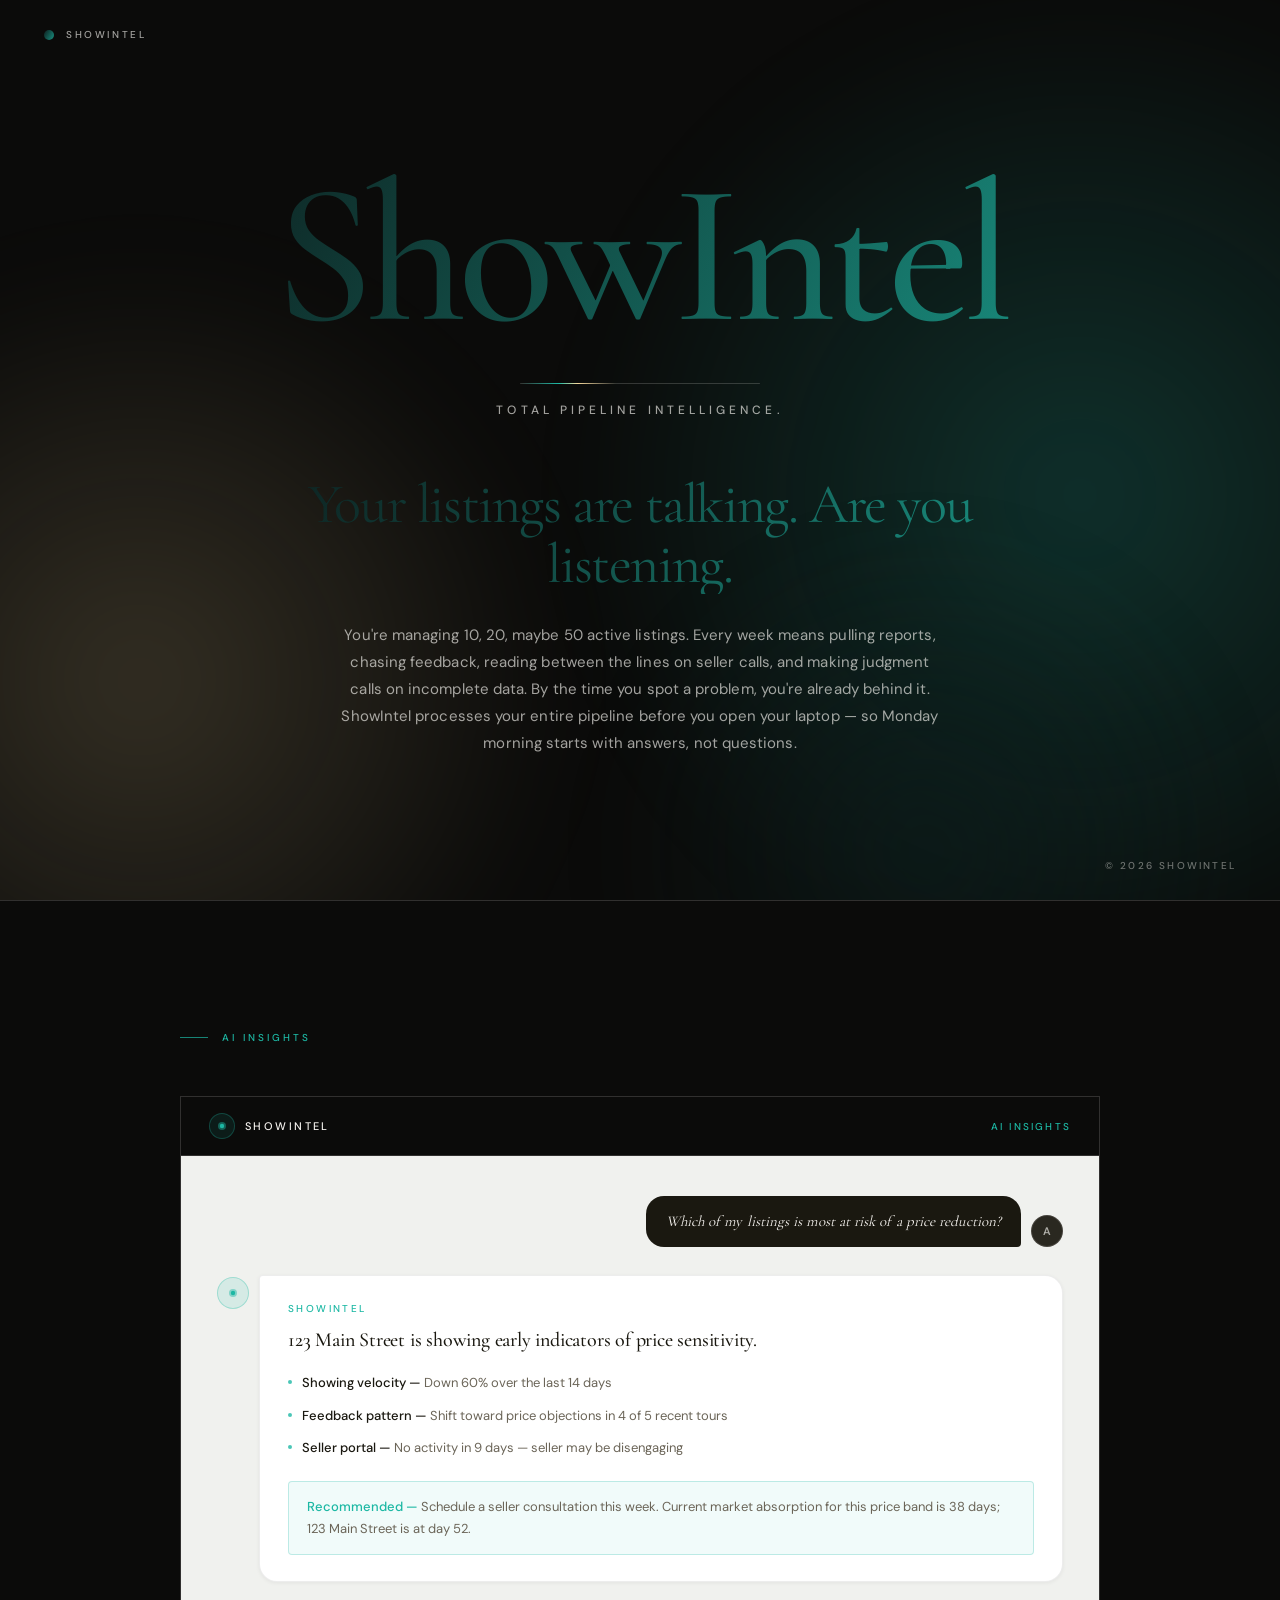
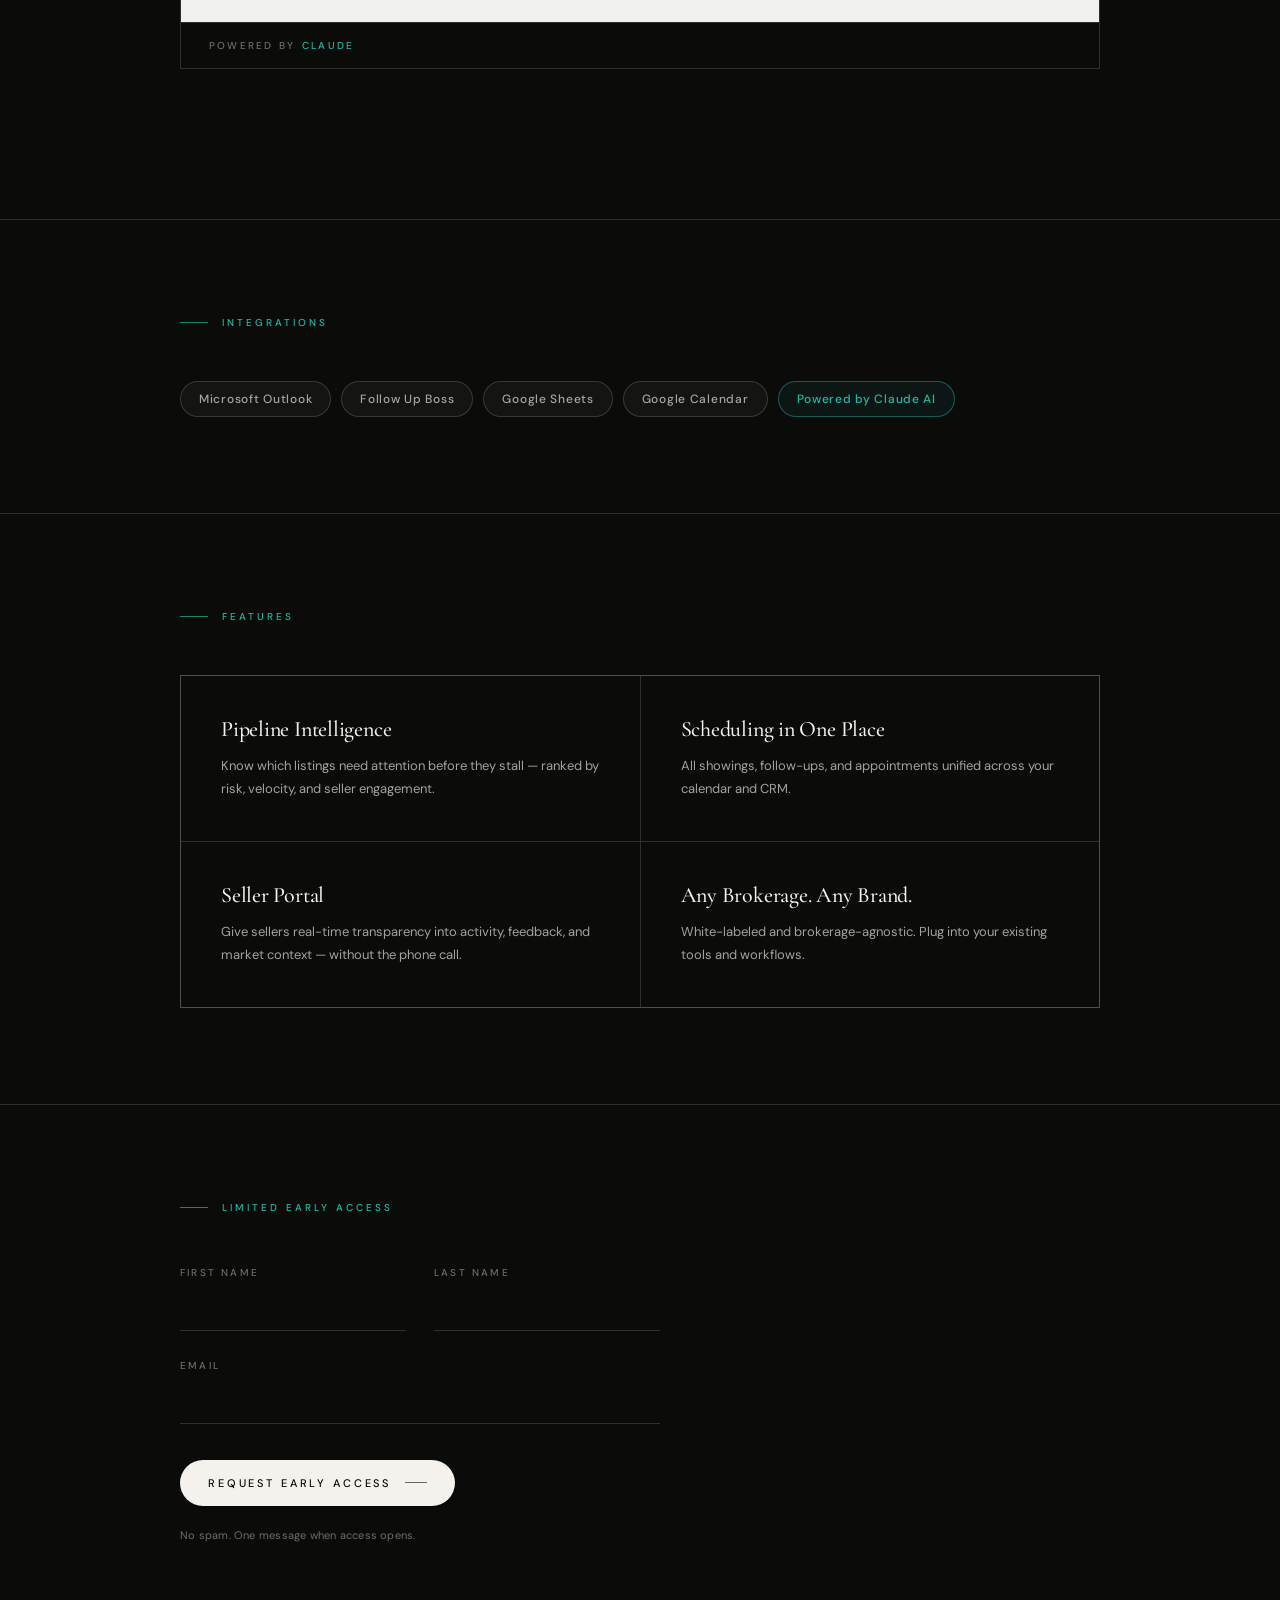
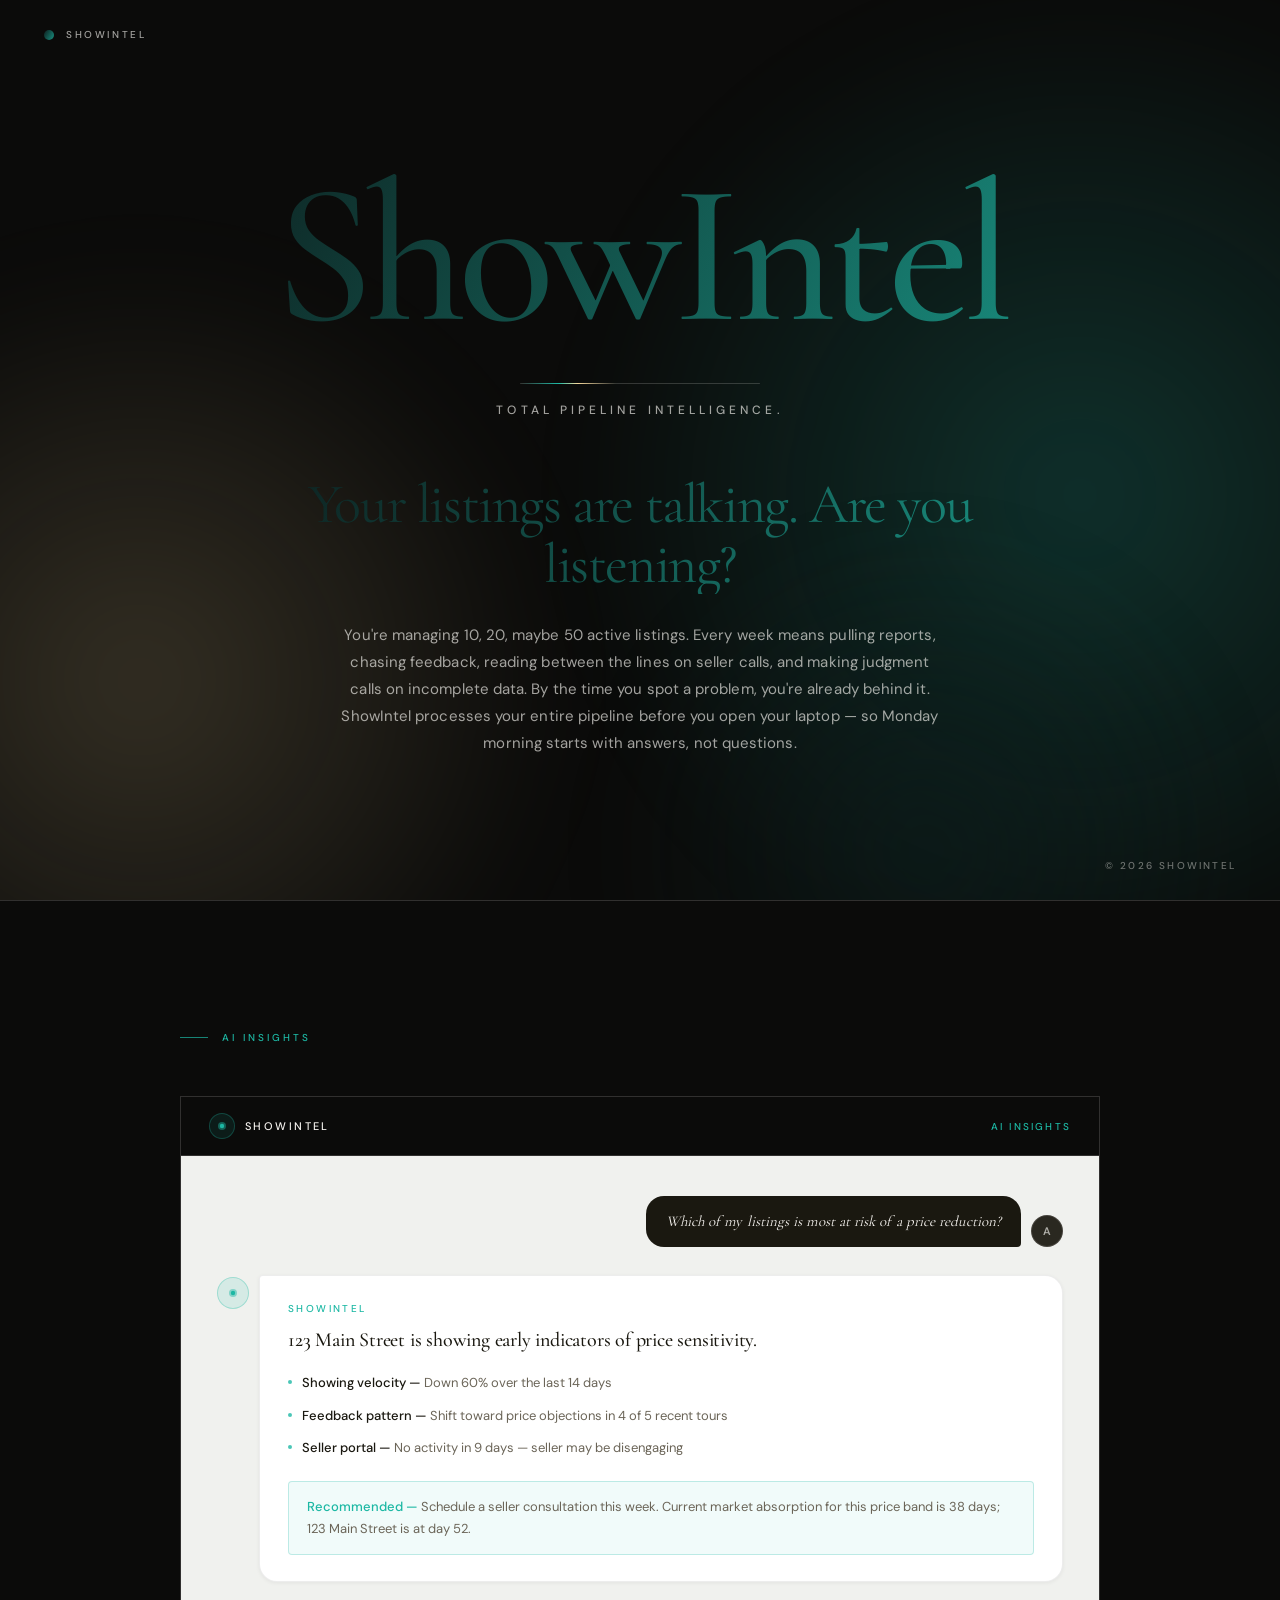
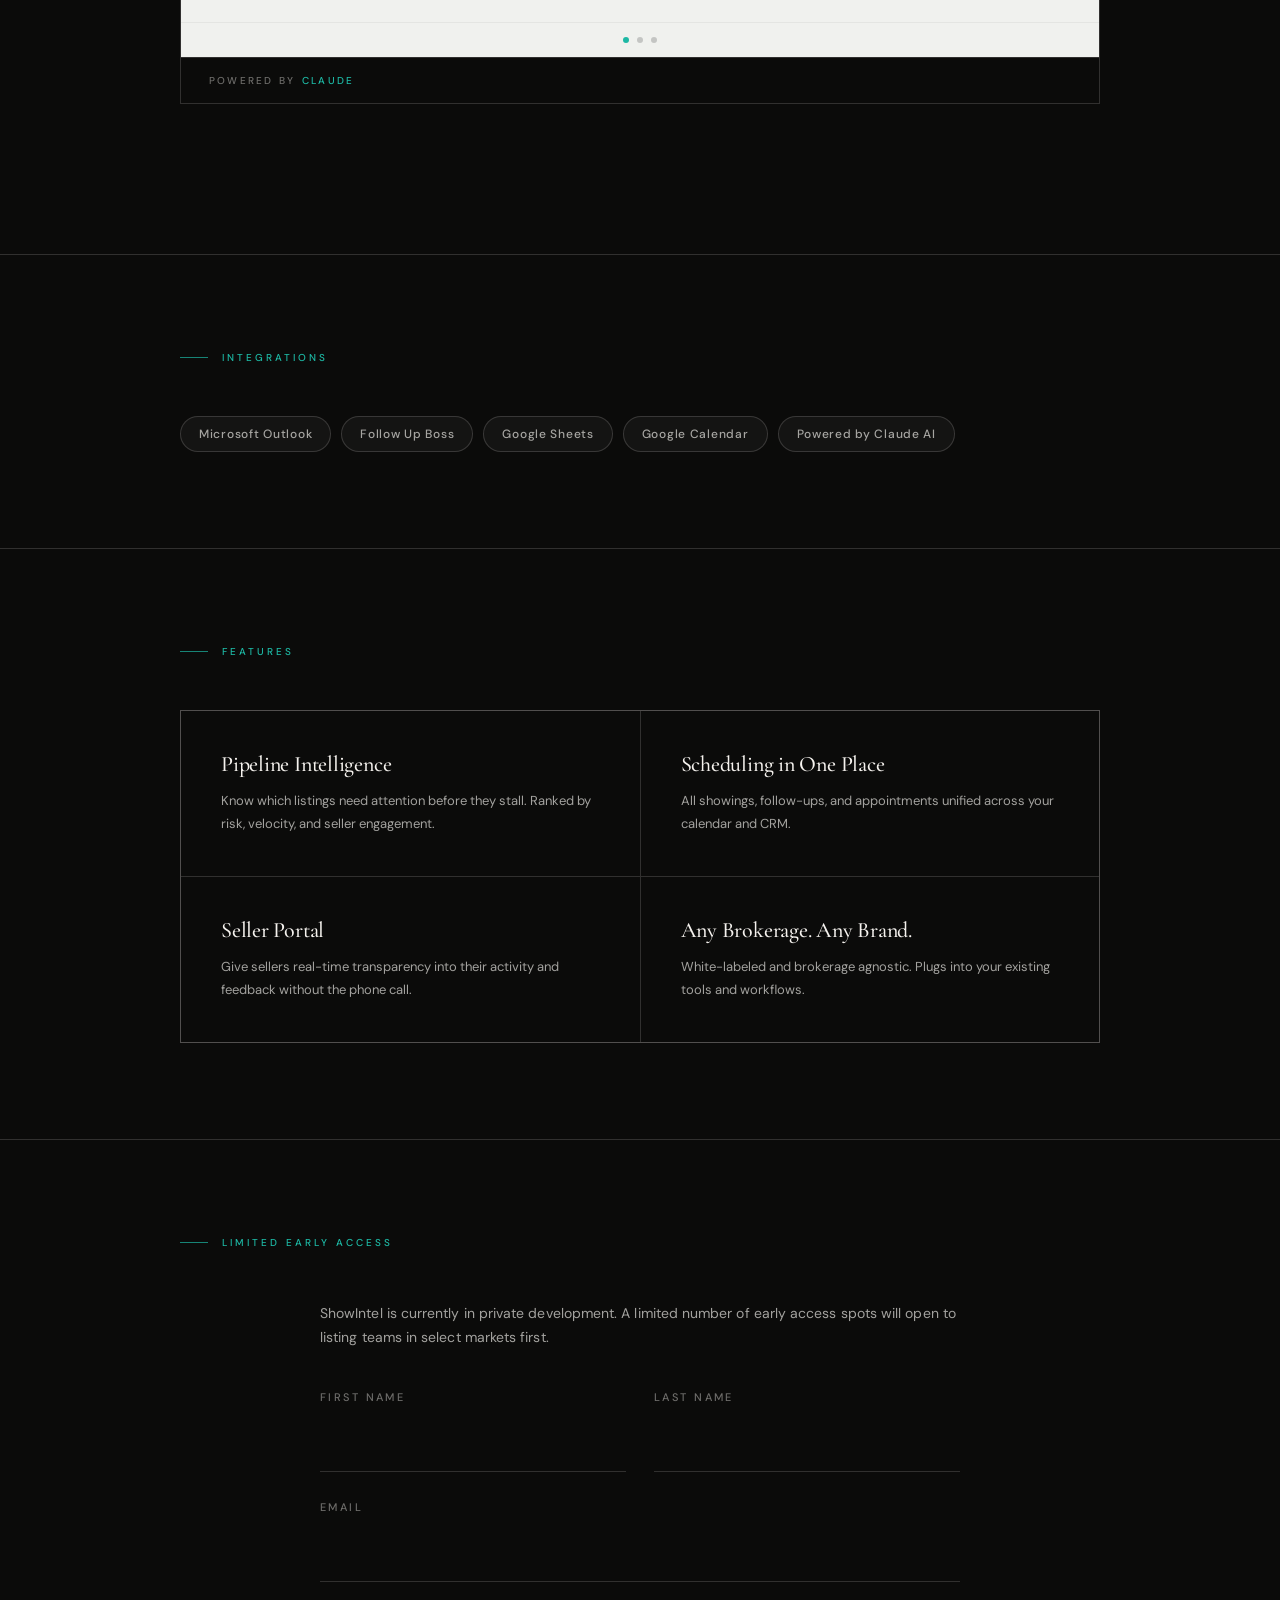
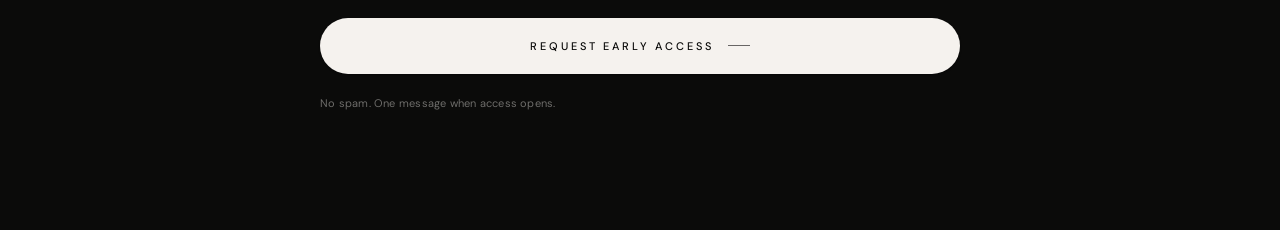
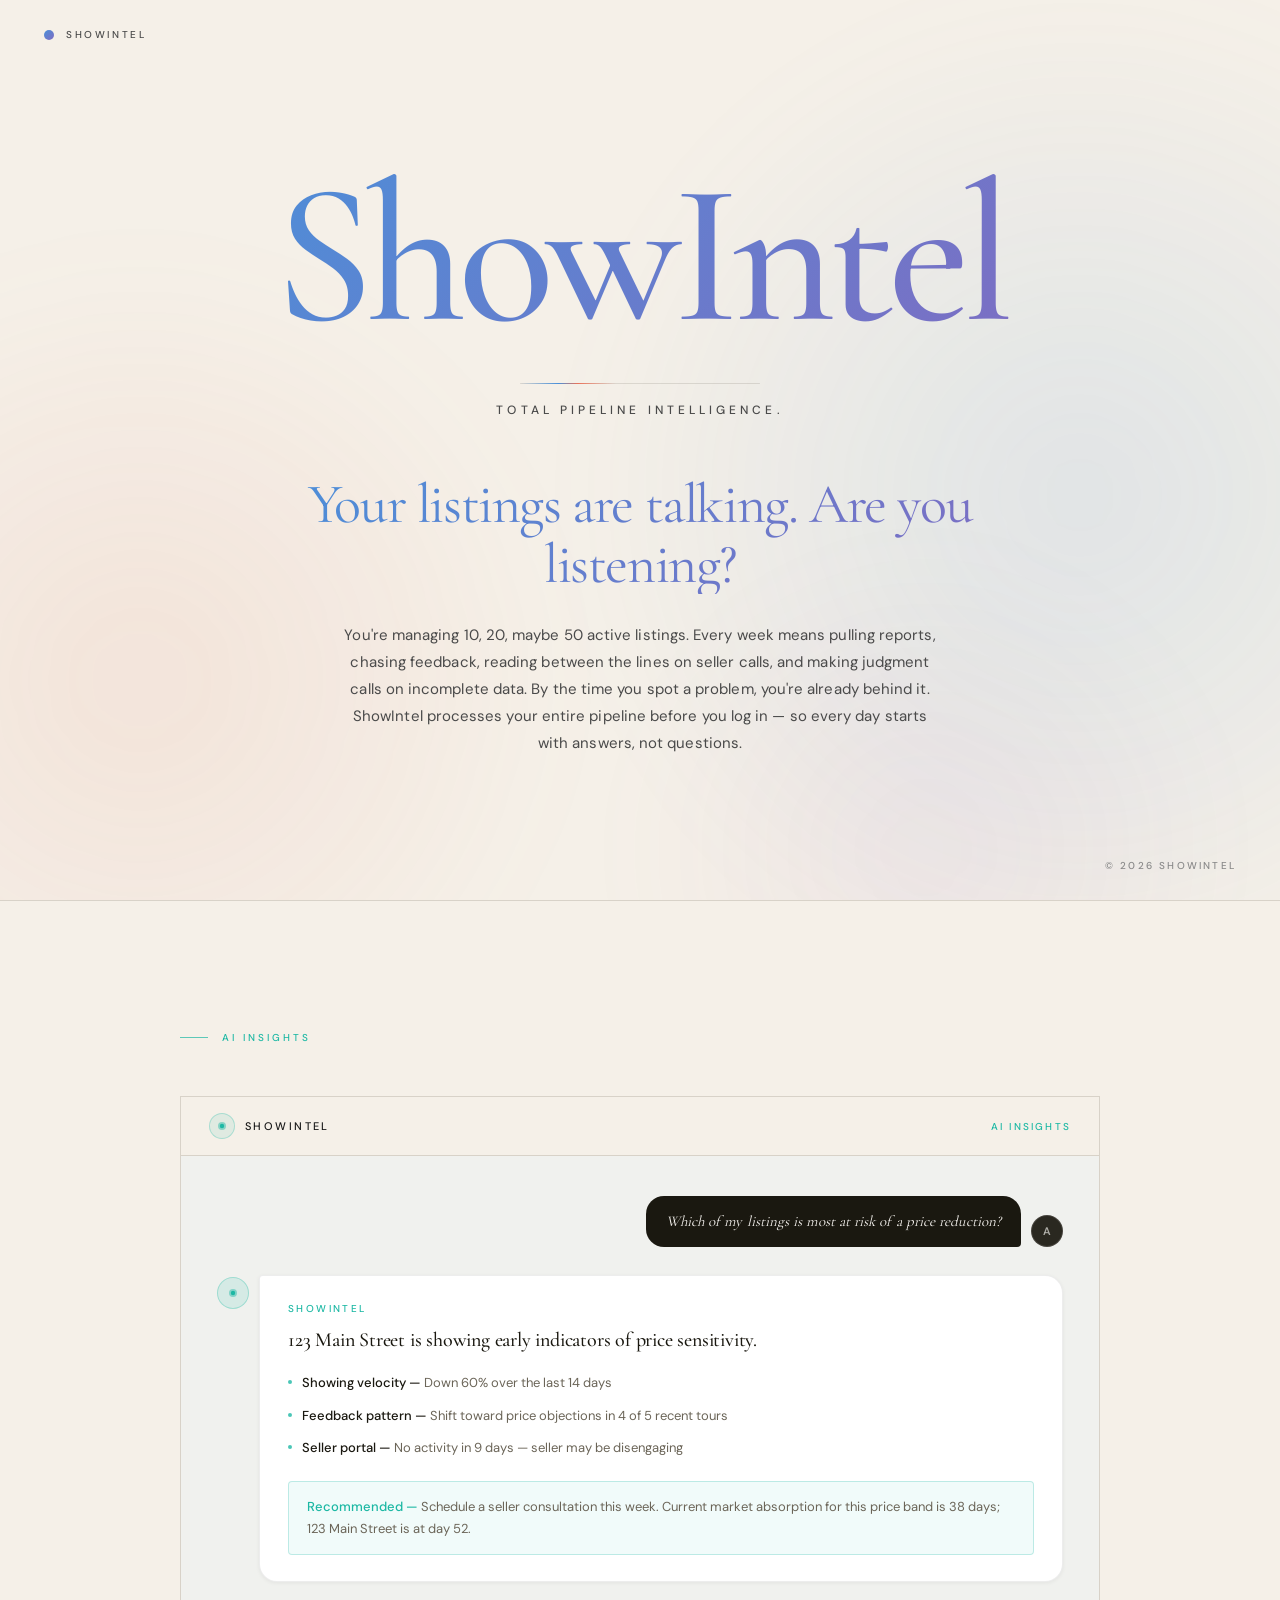
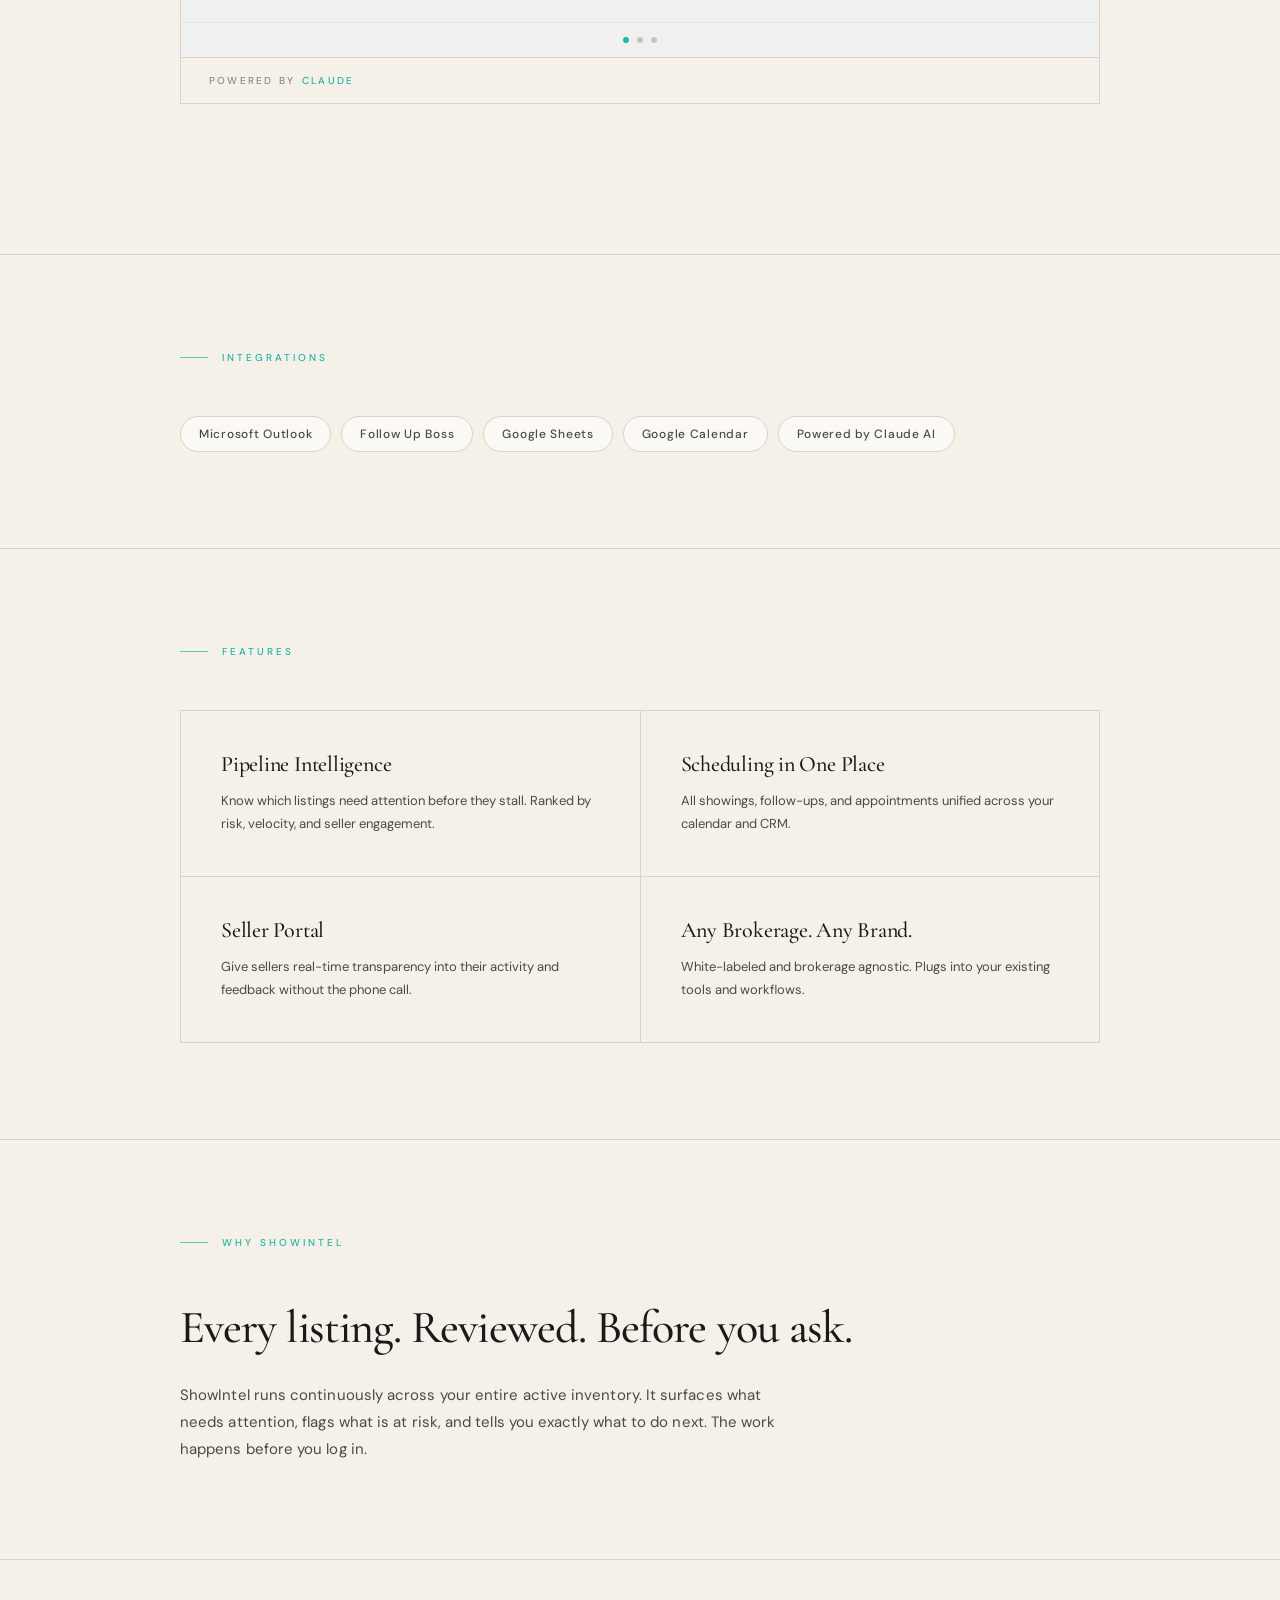
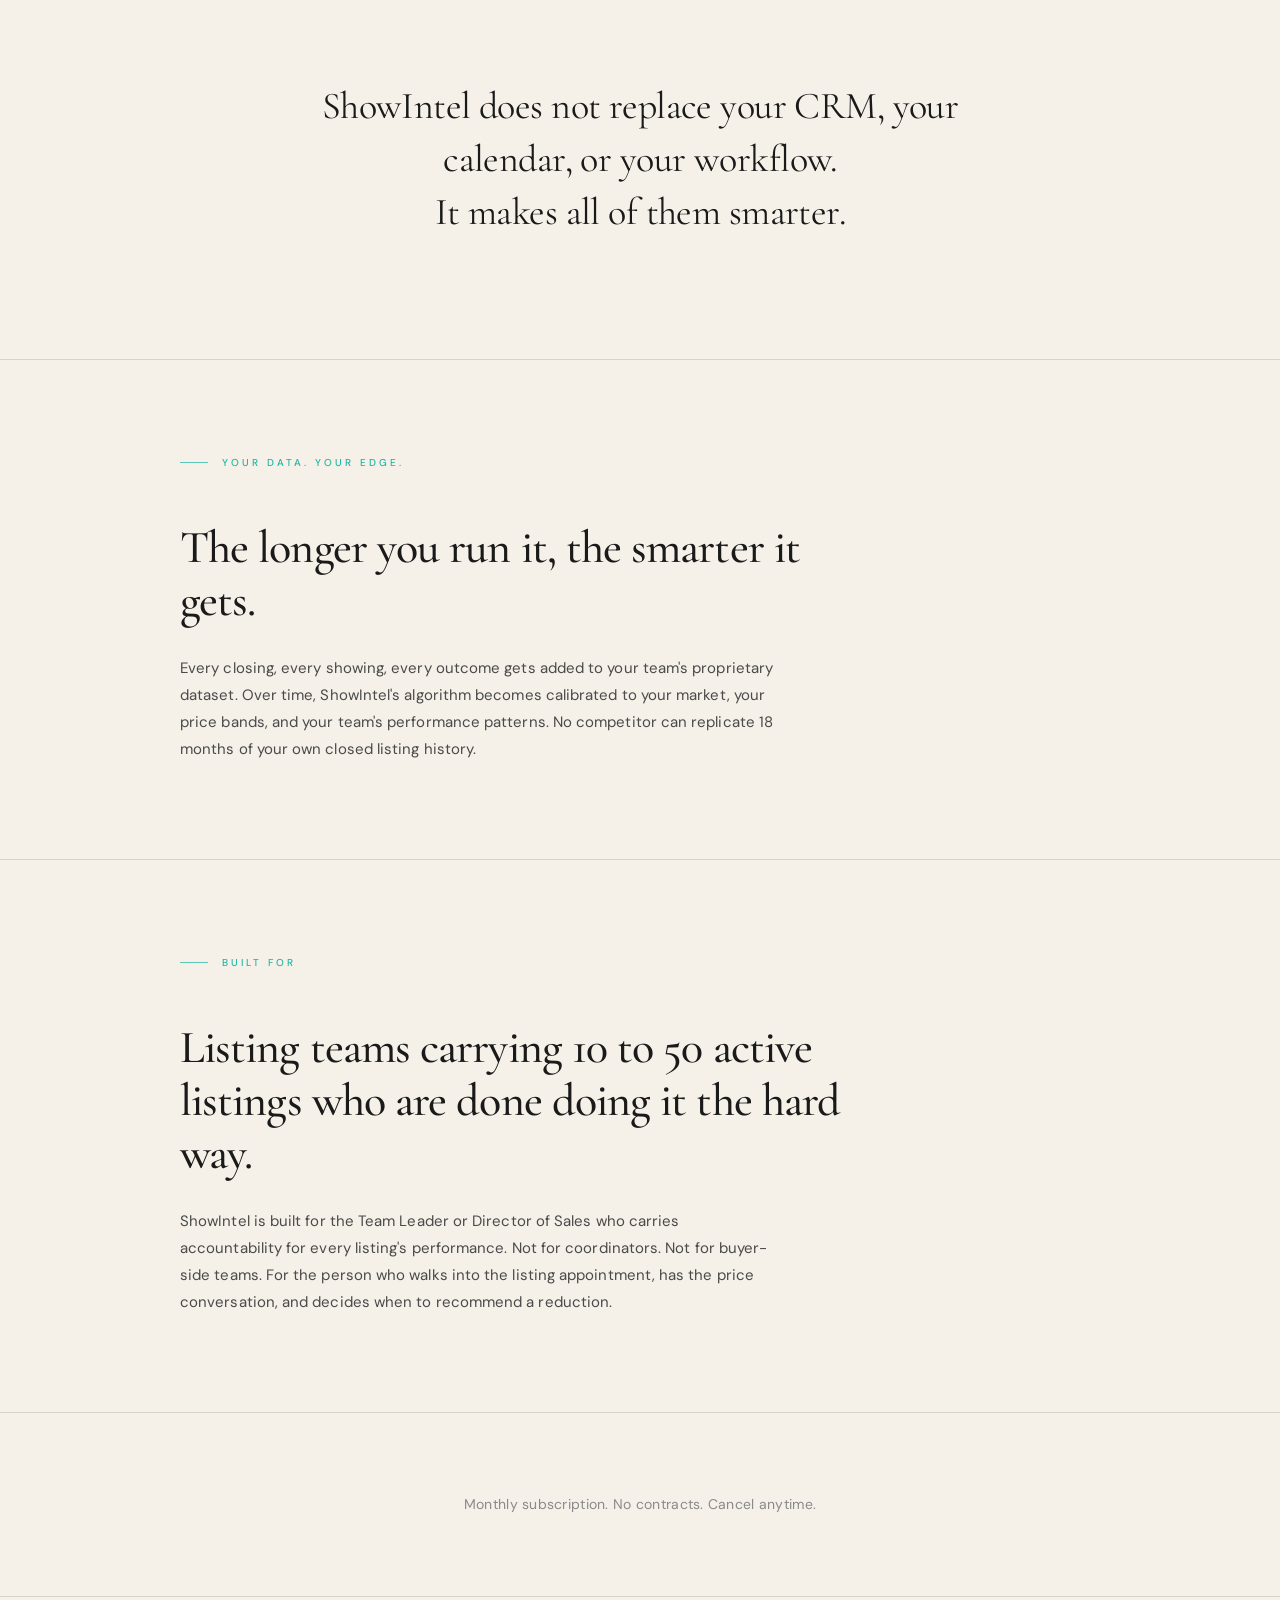
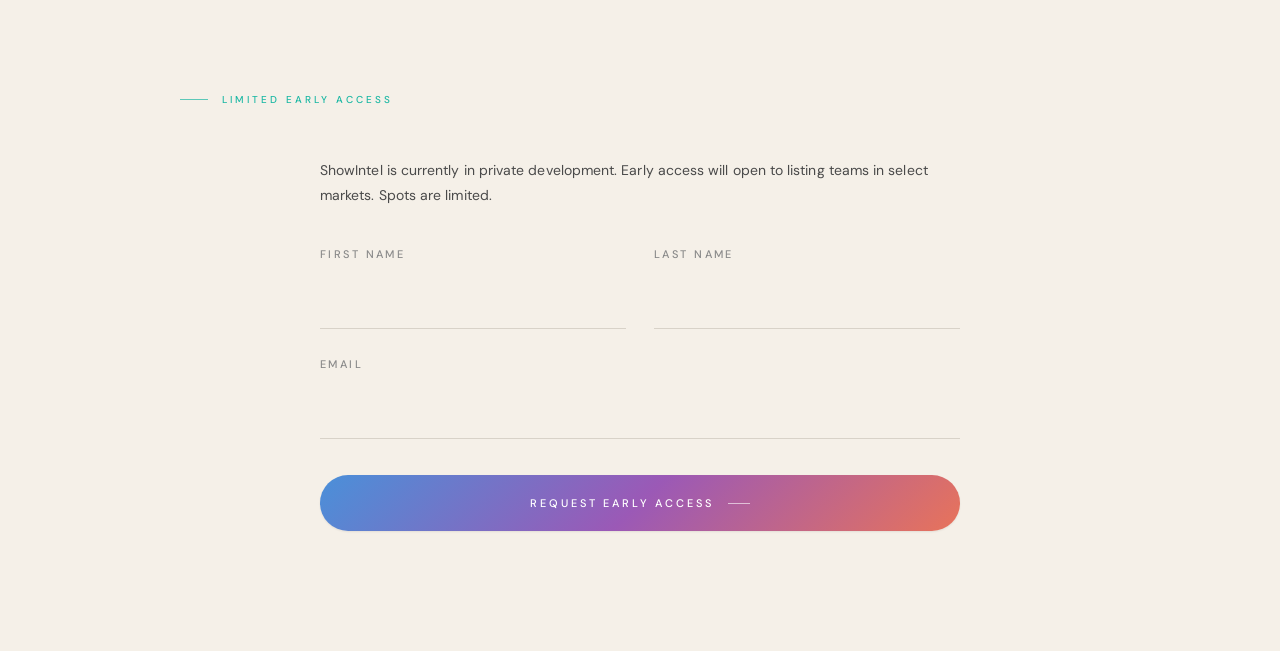
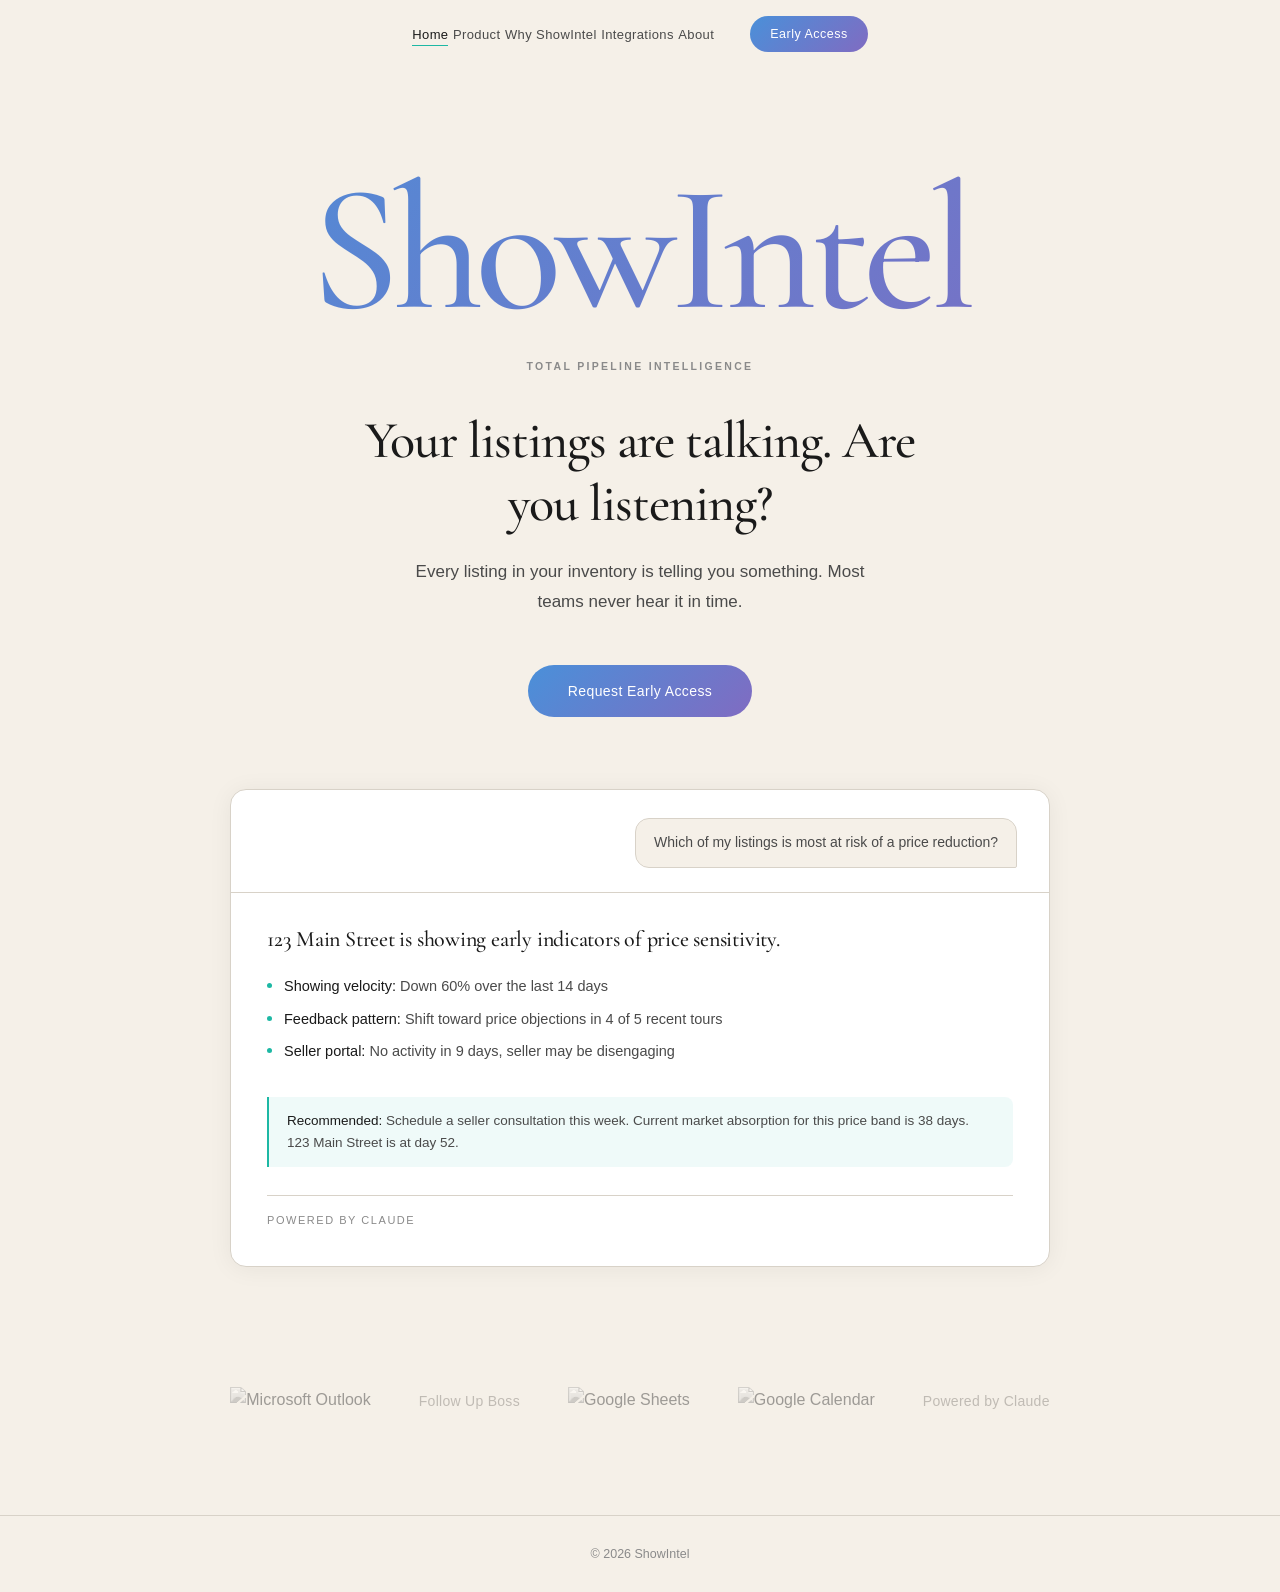
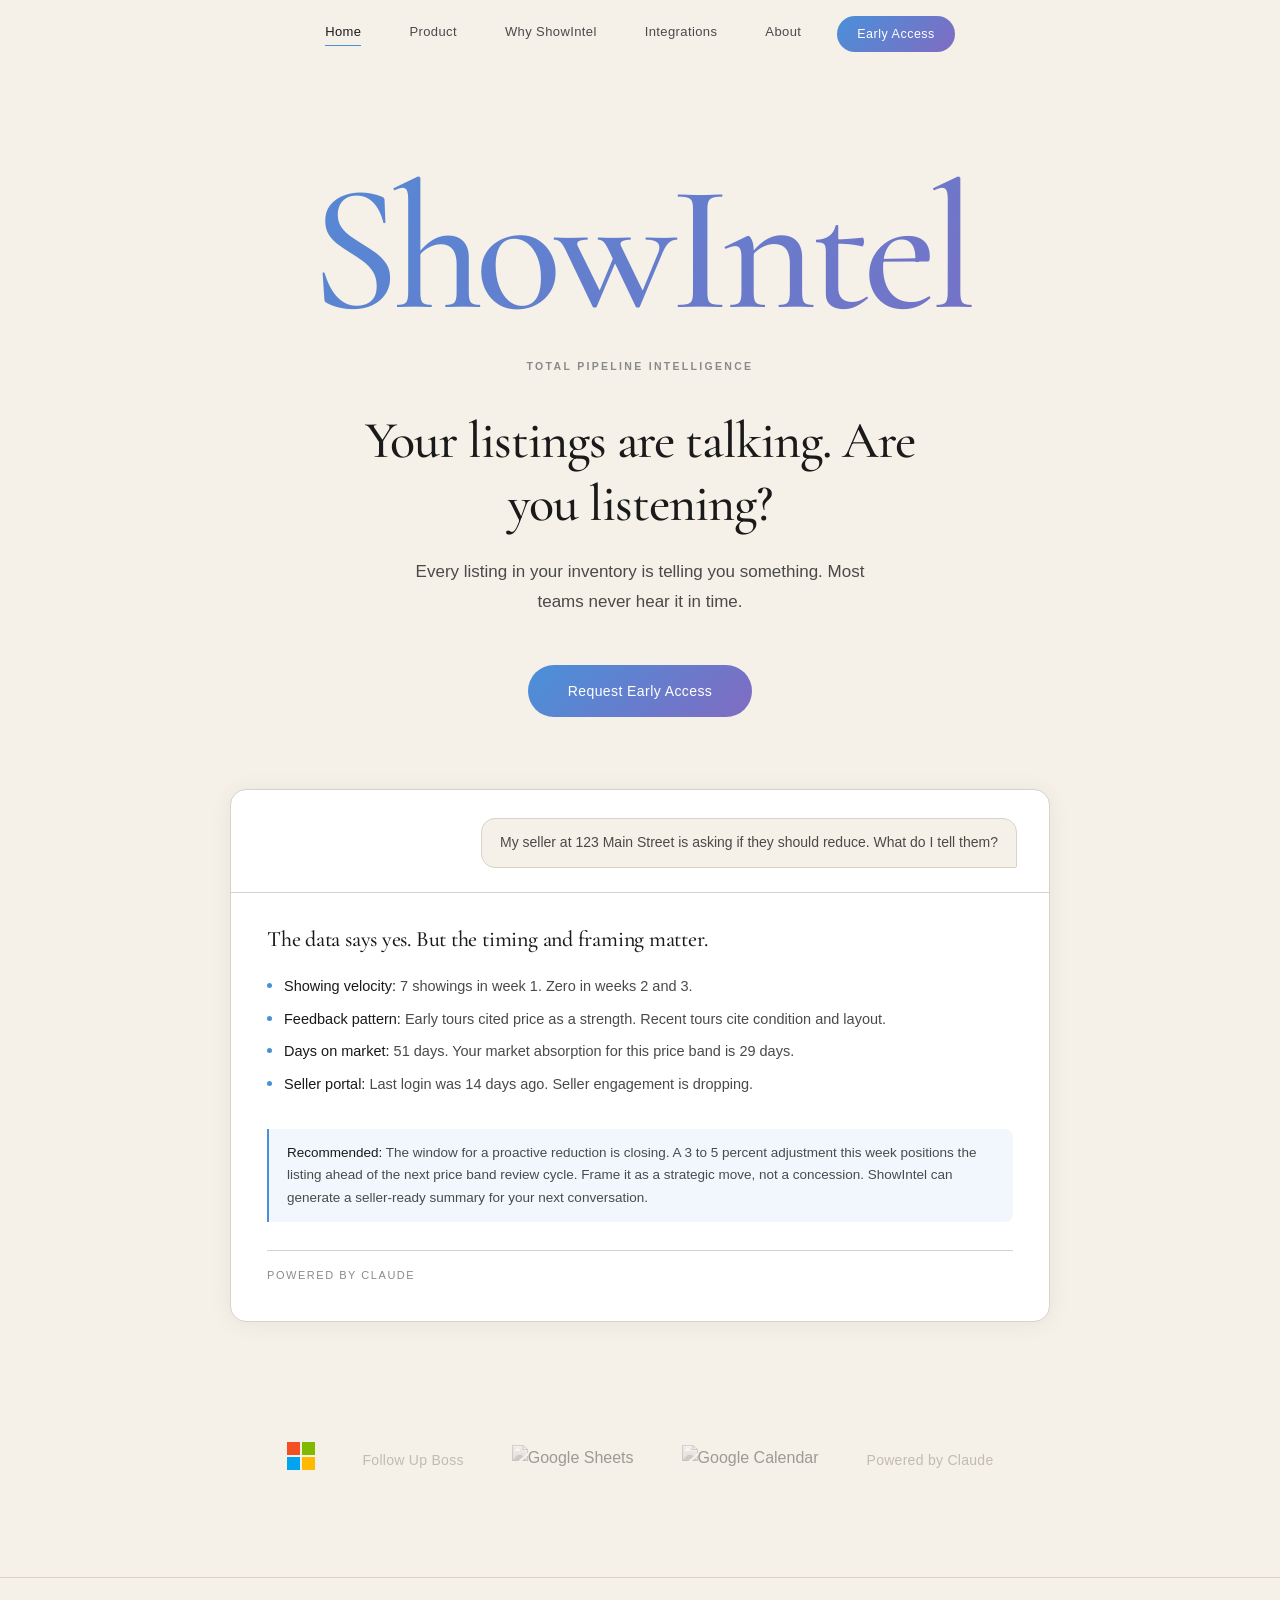
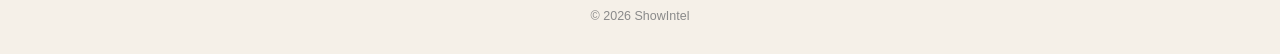
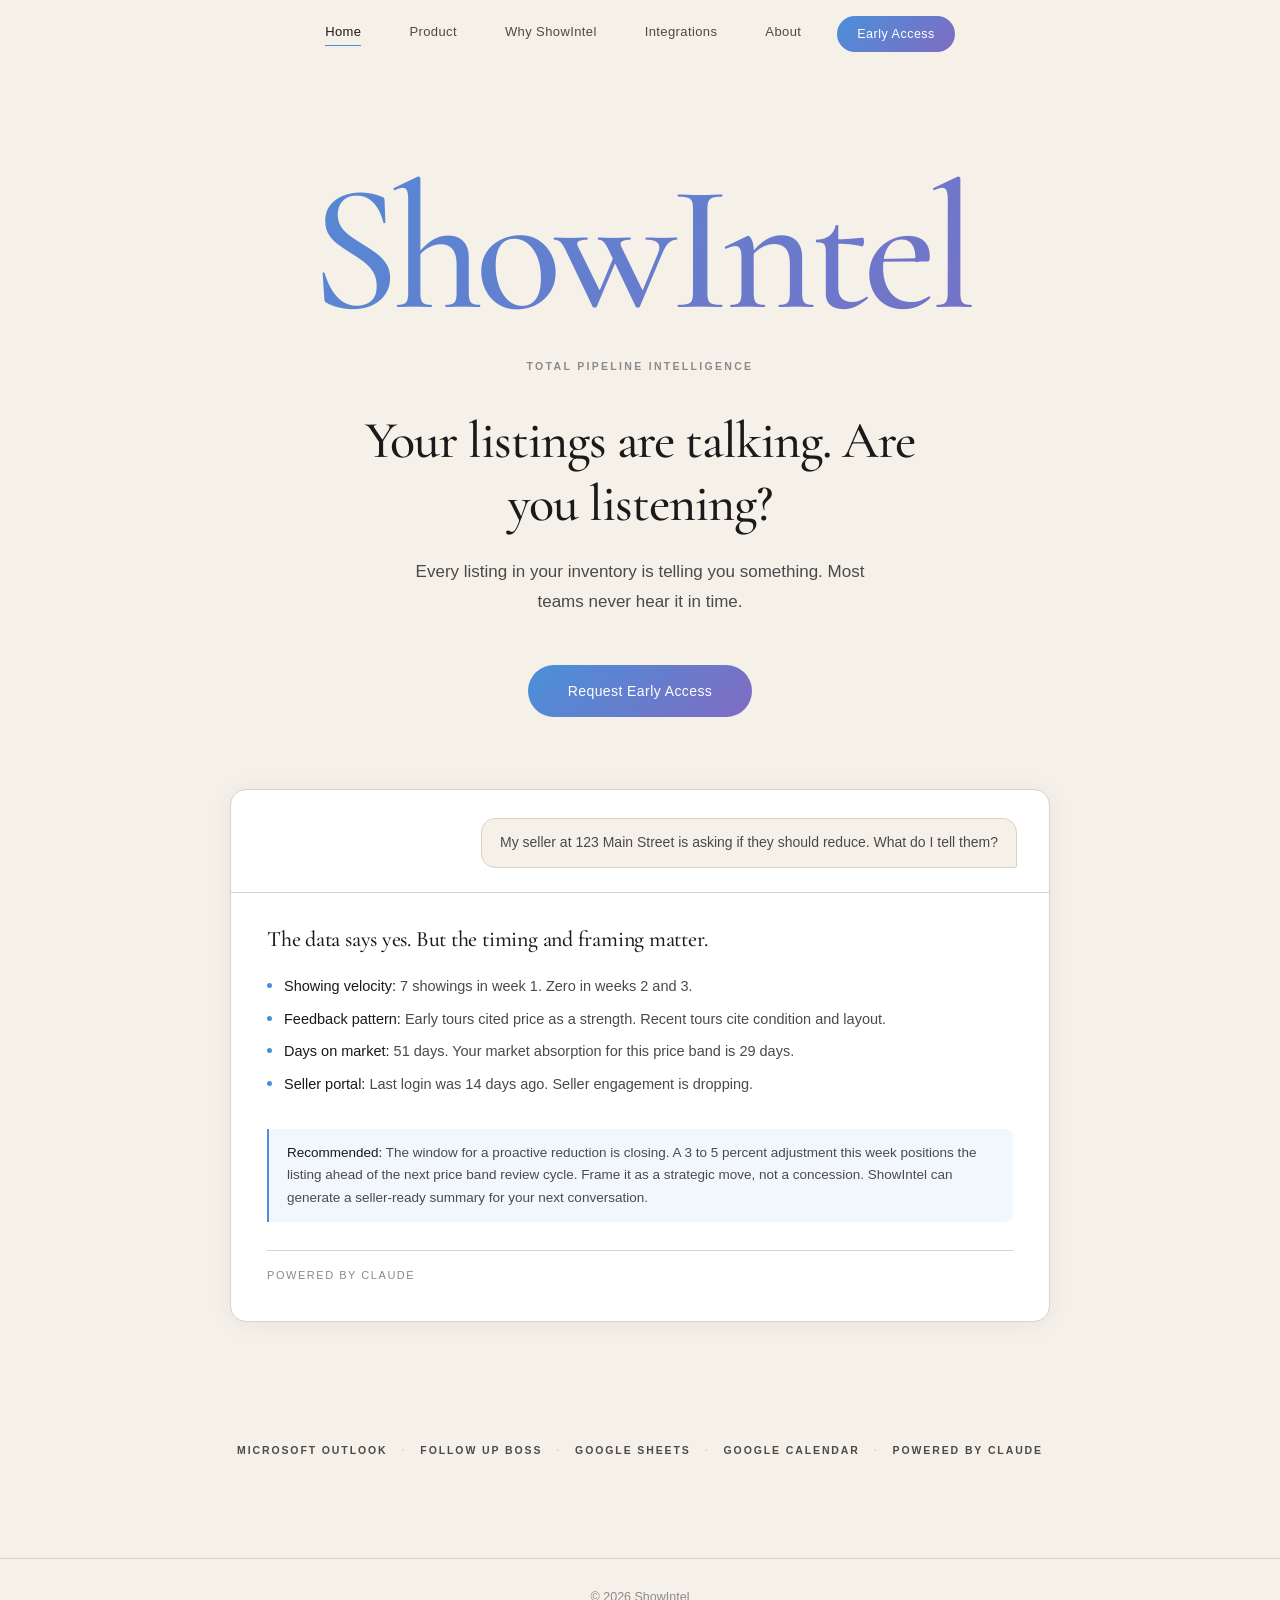
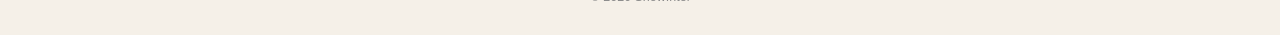
